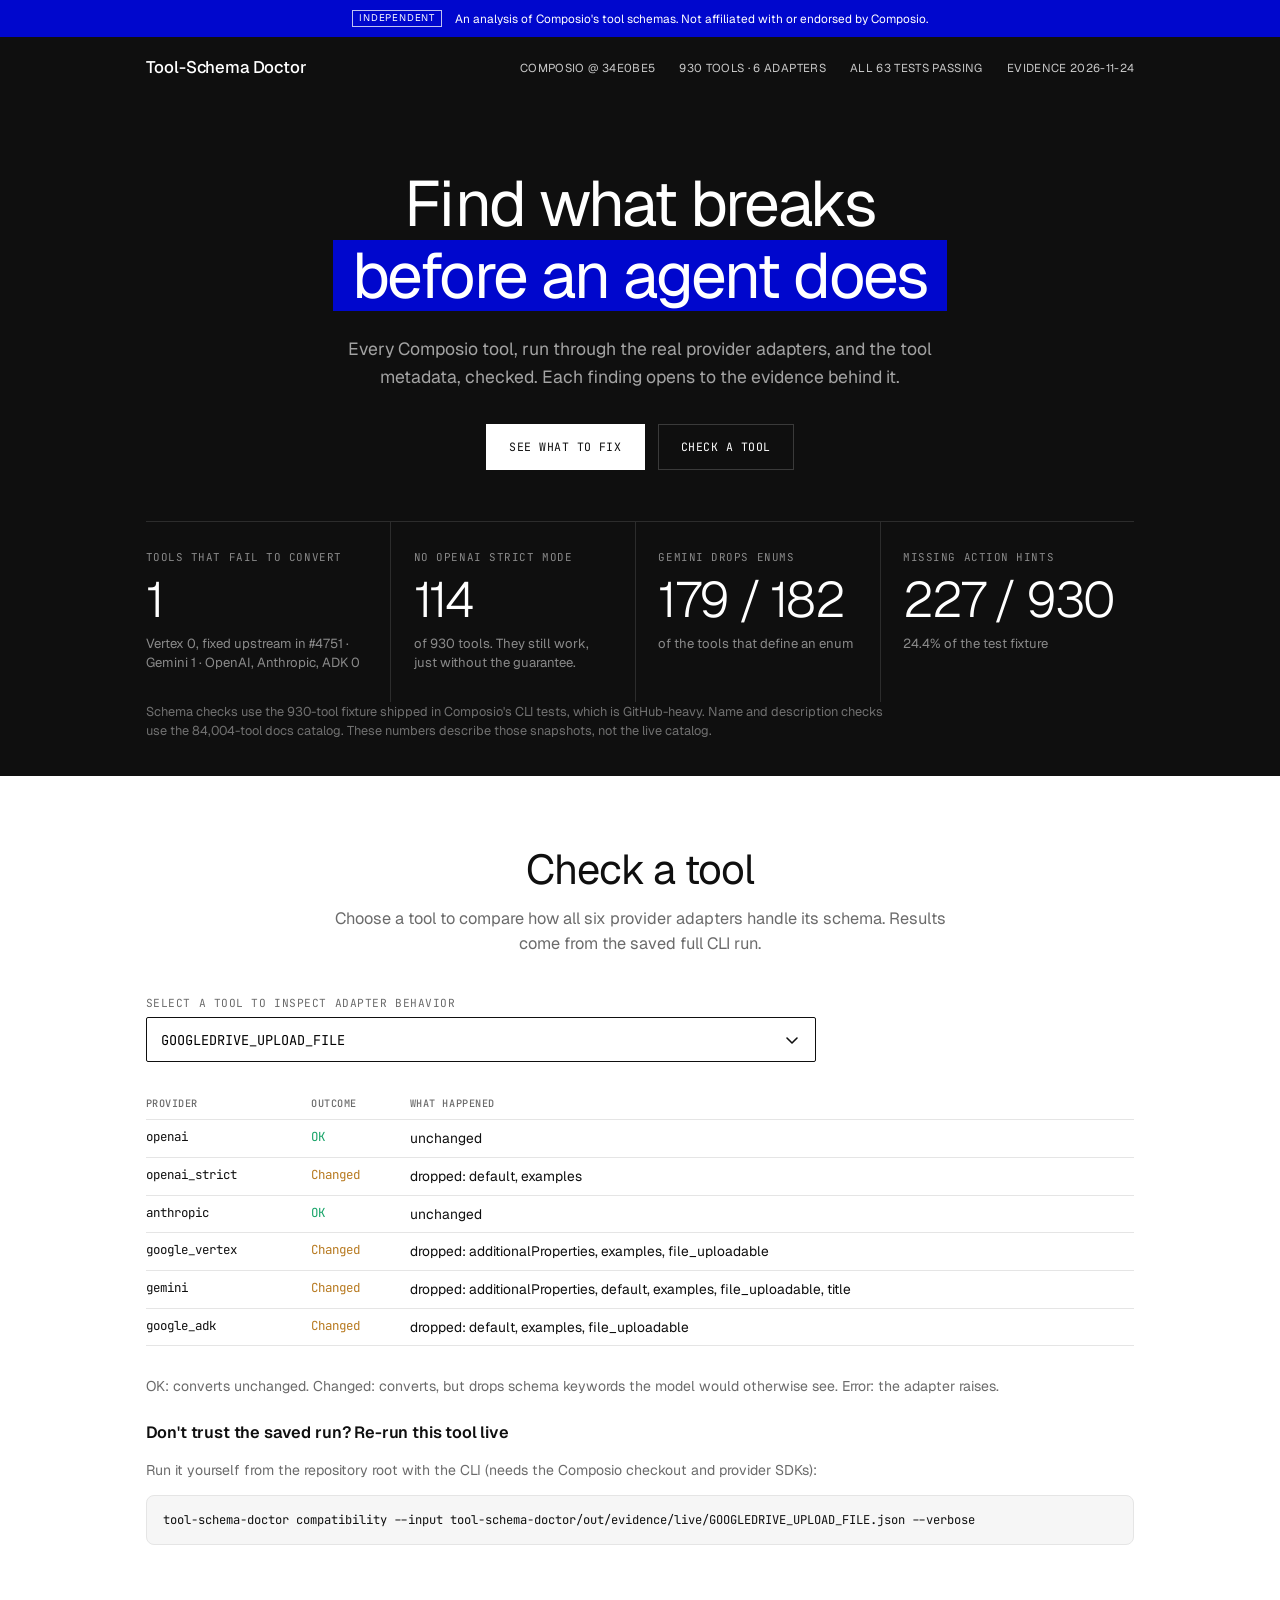
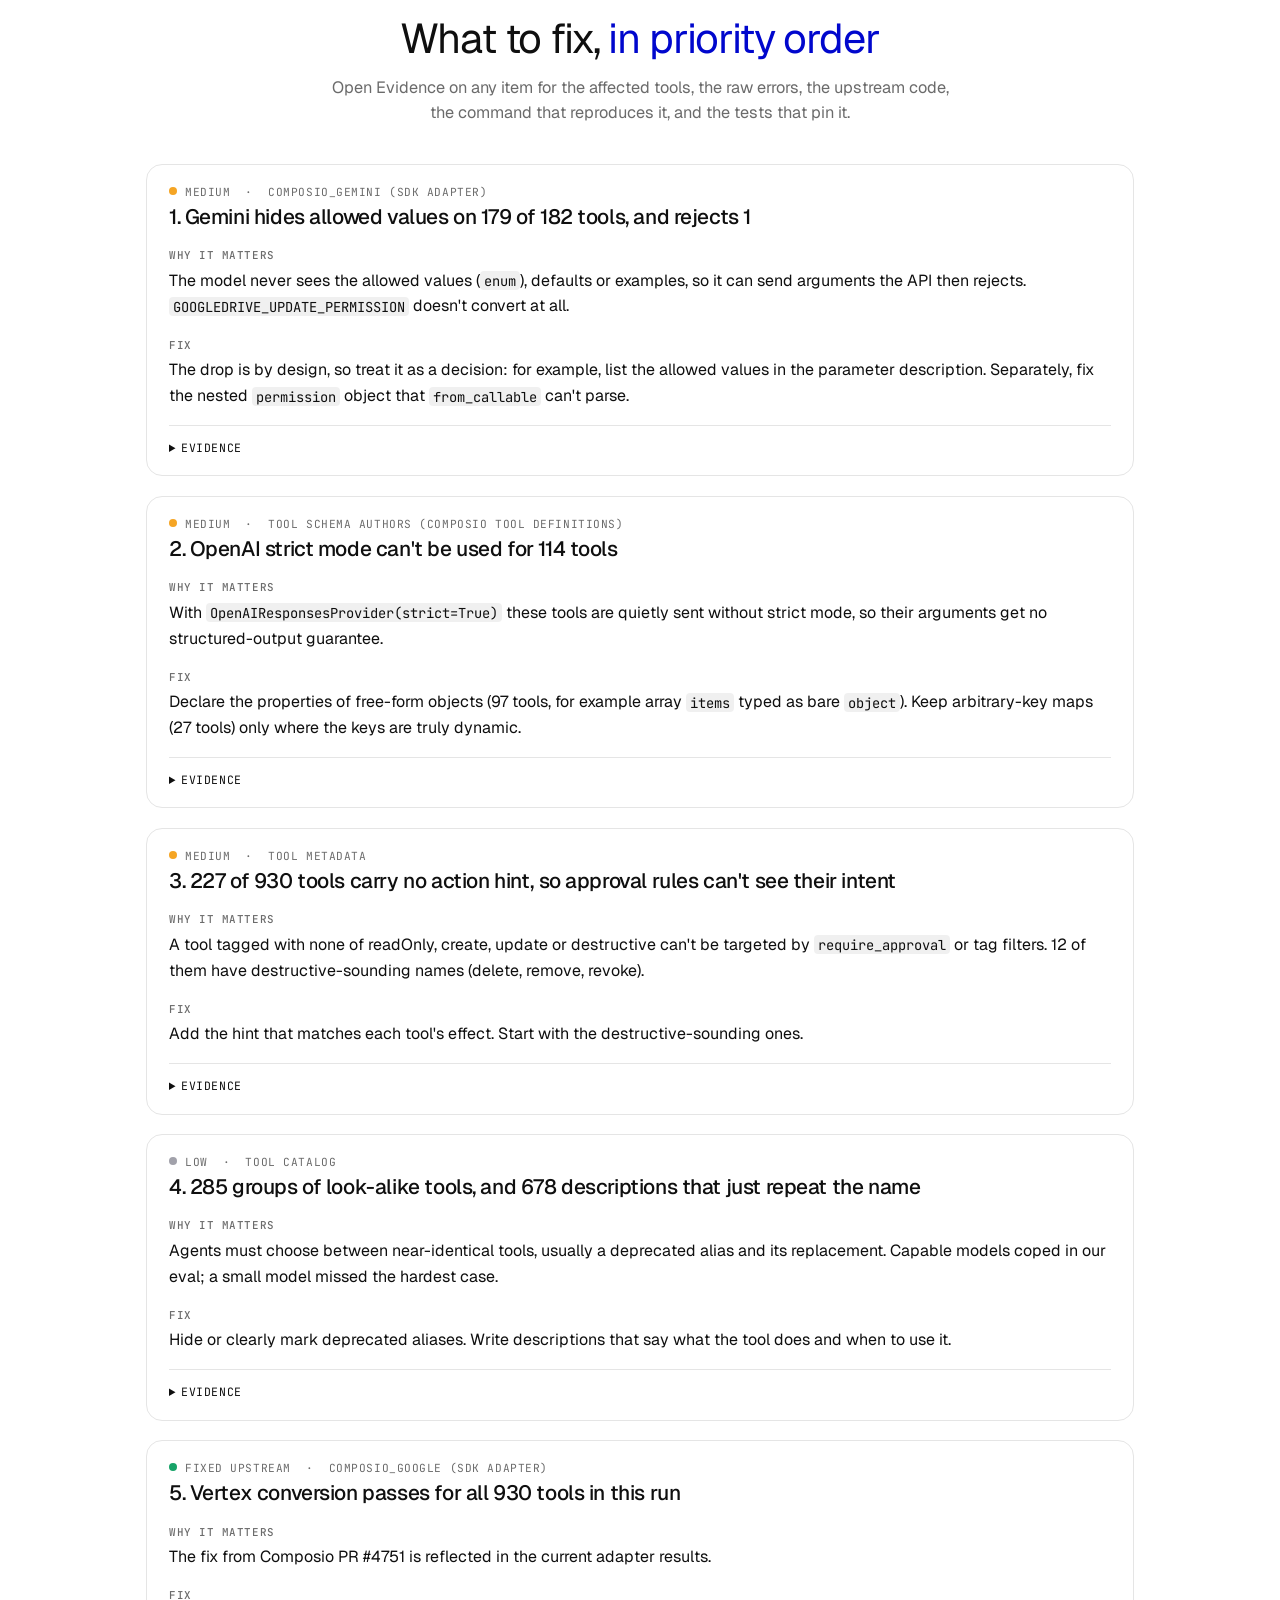
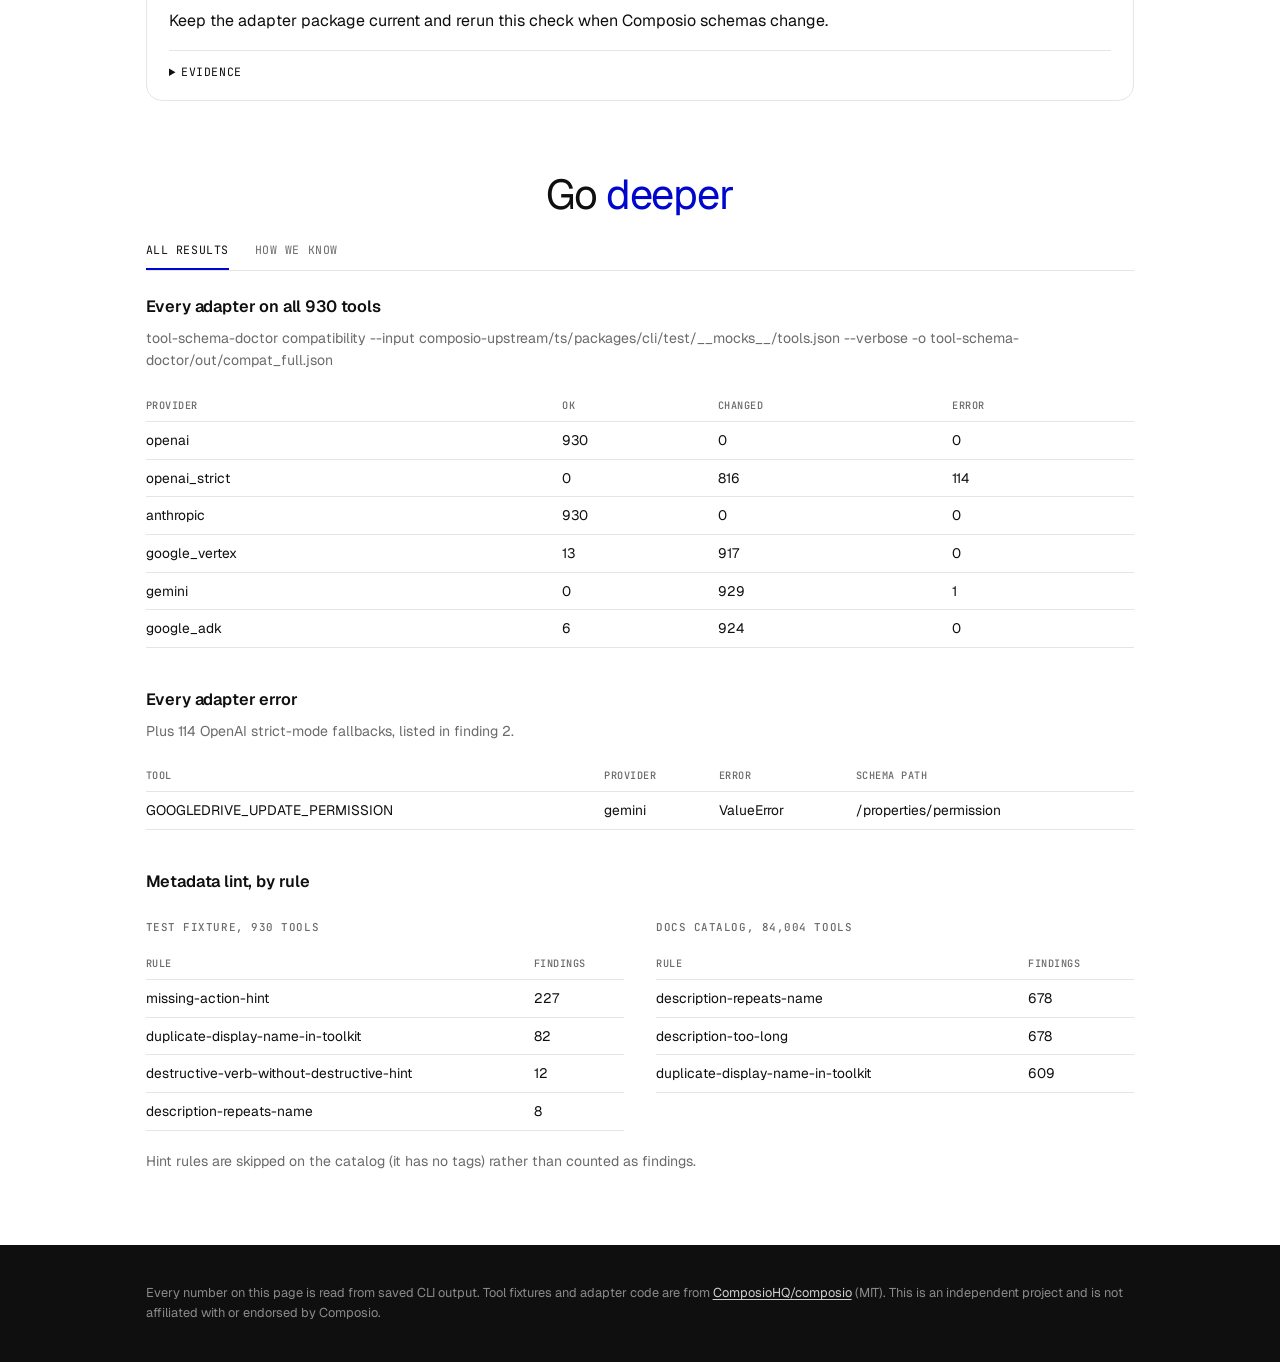
==== site/index.html @ 09768067 "Refresh Composio analysis at 34e0be5b9cc1026fc0eb50de92f8de6b72e2a3dc" ====
<!doctype html>
<html lang="en"><head>
<meta charset="utf-8"><meta name="viewport" content="width=device-width, initial-scale=1">
<title>Tool-Schema Doctor: what breaks before an agent does</title>
<meta name="description" content="Composio&#x27;s tool schemas, run through the real provider adapters: 1 tools fail to convert, 114 lose OpenAI strict mode, Gemini drops enums on 179 of 182, 227 of 930 lack action hints. An independent analysis with evidence for every claim.">
<meta property="og:title" content="Tool-Schema Doctor"><meta property="og:description" content="Composio&#x27;s tool schemas, run through the real provider adapters: 1 tools fail to convert, 114 lose OpenAI strict mode, Gemini drops enums on 179 of 182, 227 of 930 lack action hints. An independent analysis with evidence for every claim."><meta property="og:type" content="website">
<meta name="robots" content="index,follow">
<link rel="icon" href="data:image/svg+xml,%3Csvg xmlns='http://www.w3.org/2000/svg' viewBox='0 0 16 16'%3E%3Crect width='16' height='16' fill='%230007cd'/%3E%3C/svg%3E">
<style>/* Tool-Schema Doctor visual theme, shared by the Streamlit dashboard and the static site.
   Inspired by the look of composio.dev: near-black hero, one electric-blue accent, light
   sans headings, small uppercase monospace labels, square outlined buttons.
   No logos or other brand assets are used. */

@import url('https://fonts.googleapis.com/css2?family=Geist:wght@300;400;500;600&family=JetBrains+Mono:wght@400;500&display=swap');

:root {
  --ink: #0f0f0f; --panel: #1e1e1e; --line: #e5e5e5; --line-dark: #2c2c2c;
  --muted: #6b6b6b; --muted-dark: #8a8a8a; --blue: #0007cd; --soft: #f6f6f6;
  --sans: "Geist", ui-sans-serif, system-ui, -apple-system, "Segoe UI", Helvetica, Arial, sans-serif;
  --mono: "JetBrains Mono", ui-monospace, "SF Mono", SFMono-Regular, Menlo, Consolas, monospace;
}

.mono { font-family: var(--mono); }
.inner { max-width: 1040px; margin: 0 auto; padding: 0 1.6rem; }

/* announcement strip */
.strip { background: var(--blue); color: #fff; font-size: .74rem; padding: .6rem 0; }
.strip .inner { display: flex; gap: .8rem; align-items: center; justify-content: center; text-align: center; flex-wrap: wrap; }
.tag { border: 1px solid rgba(255,255,255,.75); padding: 0 .38rem; font-size: .6rem; letter-spacing: .08em; text-transform: uppercase; }

/* dark hero */
.dark { background: var(--ink); color: #fff; }
.nav { display: flex; justify-content: space-between; align-items: center; gap: 1rem; padding: 1.15rem 0; flex-wrap: wrap; }
.brand { font-size: 1.05rem; font-weight: 500; letter-spacing: -.01em; color: #fff; }
.navr { font-size: .72rem; text-transform: uppercase; letter-spacing: .03em; color: #c9c9c9; display: flex; gap: 1.5rem; flex-wrap: wrap; }
.navr a { color: inherit; text-decoration: none; }
.navr a:hover { color: #fff; }
.hero { text-align: center; padding: 4.4rem 0 3.2rem; }
.hero h1 { font-size: clamp(2.3rem, 6vw, 4rem); font-weight: 400; letter-spacing: -.03em; line-height: 1.1;
           margin: 0 auto 1.5rem; max-width: 860px; color: #fff; padding: 0; }
.hl { background: var(--blue); padding: 0 .3em; display: inline-block; line-height: 1.12; }
.hero p { color: #a3a3a3; font-size: 1.1rem; max-width: 640px; margin: 0 auto 2.1rem; line-height: 1.55; }
.btns { display: flex; gap: .8rem; justify-content: center; flex-wrap: wrap; }
.btn { font-family: var(--mono); font-size: .72rem; text-transform: uppercase; letter-spacing: .04em; padding: .85rem 1.4rem;
       border: 1px solid #fff; color: var(--ink); background: #fff; text-decoration: none; }
.btn:hover { background: #e9e9e9; }
.btn.ghost { background: transparent; color: #fff; border-color: #3a3a3a; }
.btn.ghost:hover { border-color: #fff; }

.stats { display: grid; grid-template-columns: repeat(4, 1fr); border-top: 1px solid var(--line-dark); }
.stat { padding: 1.7rem 1.3rem 1.9rem 0; }
.stat + .stat { padding-left: 1.4rem; border-left: 1px solid var(--line-dark); }
.stat-label { font-family: var(--mono); font-size: .68rem; text-transform: uppercase; letter-spacing: .05em; color: var(--muted-dark); }
.stat-num { font-size: clamp(1.9rem, 4.2vw, 3.1rem); font-weight: 300; letter-spacing: -.035em; line-height: 1.1; margin: .45rem 0 .4rem; color: #fff; white-space: nowrap; }
.stat-cap { font-size: .82rem; color: var(--muted-dark); line-height: 1.45; }
.scope { color: #707070; font-size: .8rem; max-width: 760px; padding: 0 0 2.2rem; line-height: 1.5; }
@media (max-width: 760px) {
  .stats { grid-template-columns: repeat(2, 1fr); }
  .stat:nth-child(3) { border-left: none; padding-left: 0; }
  .stat:nth-child(n+3) { border-top: 1px solid var(--line-dark); }
}

/* light body */
.sec { text-align: center; font-size: clamp(1.8rem, 3.6vw, 2.6rem); font-weight: 400; letter-spacing: -.028em; line-height: 1.12;
       margin: 4.4rem 0 .8rem; color: var(--ink); }
.sec .acc { color: var(--blue); }
.sub { text-align: center; color: var(--muted); max-width: 640px; margin: 0 auto 2.4rem; font-size: 1.02rem; line-height: 1.55; }
.h3 { font-size: 1.02rem; font-weight: 600; letter-spacing: -.01em; margin: 1.5rem 0 .45rem; }
.lbl { font-family: var(--mono); font-size: .68rem; font-weight: 500; letter-spacing: .05em; text-transform: uppercase; color: var(--muted); margin: 1.1rem 0 .25rem; }
.kicker { font-family: var(--mono); font-size: .7rem; letter-spacing: .05em; text-transform: uppercase; color: var(--muted); margin: 0 0 .2rem; }
.dot { display: inline-block; width: .5rem; height: .5rem; border-radius: 50%; margin-right: .5rem; vertical-align: .05rem; }
.d-high { background: #e5484d; } .d-med { background: #f5a524; } .d-low { background: #a1a1aa; } .d-fixed { background: #17a368; }
.note { border-left: 2px solid var(--blue); padding: .05rem 0 .05rem .95rem; margin: .3rem 0 1.1rem; font-size: .95rem; line-height: 1.55; }
.note a, .meta a { color: inherit; text-underline-offset: 2px; }

/* dark footer */
.footer { background: var(--ink); color: var(--muted-dark); font-size: .8rem; padding: 2.4rem 0; line-height: 1.6; }
.footer a { color: #cfcfcf; text-underline-offset: 2px; }

*{box-sizing:border-box} html{scroll-behavior:smooth} body{margin:0;background:#fff;color:var(--ink);font-family:var(--sans);-webkit-font-smoothing:antialiased;line-height:1.5}
.wrap{max-width:1040px;margin:0 auto;padding:0 1.6rem}
.card{border:1px solid var(--line);border-radius:16px;padding:1.2rem 1.4rem .9rem;margin:0 0 1.2rem;background:#fff}
.card h3{font-size:1.3rem;font-weight:500;letter-spacing:-.02em;line-height:1.25;margin:.15rem 0 .7rem}
.card p,.pane p,li{line-height:1.62;margin:.2rem 0 .6rem} .cap{color:var(--muted);font-size:.88rem}
details{border-top:1px solid var(--line);margin-top:1rem;padding-top:.8rem}
summary{font-family:var(--mono);font-size:.72rem;letter-spacing:.05em;text-transform:uppercase;cursor:pointer;padding-bottom:.3rem}
.scroll{overflow-x:auto} table{border-collapse:collapse;width:100%;font-size:.86rem;margin:.5rem 0 1rem}
th{font-family:var(--mono);font-size:.64rem;text-transform:uppercase;letter-spacing:.05em;color:var(--muted);text-align:left;font-weight:500}
th,td{padding:.5rem .8rem .5rem 0;border-bottom:1px solid var(--line);vertical-align:top;overflow-wrap:anywhere}
pre{background:var(--soft);border:1px solid var(--line);border-radius:8px;padding:.9rem 1rem;overflow:auto;font-family:var(--mono);font-size:.76rem;line-height:1.55;margin:.4rem 0 1rem;white-space:pre-wrap;overflow-wrap:anywhere}
code{font-family:var(--mono);font-size:.86em;background:rgba(0,0,0,.06);border-radius:4px;padding:.05em .3em;overflow-wrap:anywhere}
a{color:var(--blue);text-underline-offset:2px} .navr a,.btn,.footer a{color:inherit}
.btn{color:var(--ink)} .btn.ghost{color:#fff} .footer a{color:#cfcfcf}
.tabs{display:flex;gap:1.6rem;border-bottom:1px solid var(--line);margin:0 0 1.4rem}
.tab{font-family:var(--mono);font-size:.72rem;letter-spacing:.05em;text-transform:uppercase;background:none;border:none;border-bottom:2px solid transparent;padding:.7rem 0;cursor:pointer;color:var(--muted)}
.tab.on{color:var(--ink);border-bottom-color:var(--blue)} .pane{display:none} .pane.on{display:block}
#q{display:block;width:100%;max-width:670px;font-size:.85rem;padding:.8rem 2.8rem .8rem .9rem;border:1px solid var(--ink);border-radius:2px;background-color:#fff;background-image:url("data:image/svg+xml,%3Csvg xmlns='http://www.w3.org/2000/svg' width='16' height='16' viewBox='0 0 16 16'%3E%3Cpath d='m3 6 5 5 5-5' fill='none' stroke='%230f0f0f' stroke-width='1.6' stroke-linecap='round' stroke-linejoin='round'/%3E%3C/svg%3E");background-repeat:no-repeat;background-position:right .9rem center;background-size:1rem;margin:.35rem 0 1.1rem;cursor:pointer;appearance:none;-webkit-appearance:none}
#q:focus-visible{outline:2px solid var(--blue);outline-offset:2px}
.tool-picker-label{display:block;font-family:var(--mono);font-size:.7rem;letter-spacing:.05em;text-transform:uppercase;color:var(--muted);margin:.9rem 0 .2rem}
.two{display:grid;grid-template-columns:1fr 1fr;gap:2rem} @media(max-width:760px){.two{grid-template-columns:1fr}}
.ok{color:#17a368}.err{color:#e5484d}.chg{color:#b7791f} td.o{font-family:var(--mono);font-size:.78rem;white-space:nowrap}
.sec{scroll-margin-top:1rem}
</style>
</head><body>

<div class="strip"><div class="inner"><span class="tag">Independent</span><span>An analysis of Composio's tool schemas. Not affiliated with or endorsed by Composio.</span></div></div>
<div class="dark"><div class="inner">
<div class="nav"><div class="brand">Tool-Schema Doctor</div>
<div class="navr"><a href="https://github.com/ComposioHQ/composio/commit/34e0be5b9cc1026fc0eb50de92f8de6b72e2a3dc" target="_blank" rel="noopener">Composio @ 34e0be5</a><span>930 tools · 6 adapters</span><span>All 63 tests passing</span><span>Evidence 2026-11-24</span></div></div>
<div class="hero"><h1>Find what breaks <span class="hl">before an agent does</span></h1>
<p>Every Composio tool, run through the real provider adapters, and the tool metadata, checked. Each finding opens to the evidence behind it.</p>
<div class="btns"><a class="btn" href="#fixes">See what to fix</a><a class="btn ghost" href="#tool-check">Check a tool</a></div></div>
<div class="stats"><div class='stat' title='The adapter raised an error: the tool cannot be sent to that provider.'><div class='stat-label'>Tools that fail to convert</div><div class='stat-num'>1</div><div class='stat-cap'>Vertex 0, fixed upstream in #4751 · Gemini 1 · OpenAI, Anthropic, ADK 0</div></div><div class='stat' title='Sent without strict mode instead (the SDK logs a warning).'><div class='stat-label'>No OpenAI strict mode</div><div class='stat-num'>114</div><div class='stat-cap'>of 930 tools. They still work, just without the guarantee.</div></div><div class='stat' title='Tools whose enum is dropped from the Gemini declaration.'><div class='stat-label'>Gemini drops enums</div><div class='stat-num'>179 / 182</div><div class='stat-cap'>of the tools that define an enum</div></div><div class='stat' title='None of readOnly, create, update or destructive: approval rules cannot see intent.'><div class='stat-label'>Missing action hints</div><div class='stat-num'>227 / 930</div><div class='stat-cap'>24.4% of the test fixture</div></div></div>
<div class="scope">Schema checks use the 930-tool fixture shipped in Composio's CLI tests, which is GitHub-heavy. Name and description checks use the 84,004-tool docs catalog. These numbers describe those snapshots, not the live catalog.</div>
</div></div>


<section class="tool-check" id="tool-check"><div class="inner">
<div class="sec">Check a tool</div>
<p class="sub">Choose a tool to compare how all six provider adapters handle its schema. Results come from the saved full CLI run.</p>
<label class="tool-picker-label" for="q">Select a tool to inspect adapter behavior</label>
<select id="q" class="mono" aria-label="Select a tool to inspect adapter behavior">
<option value="GITHUB_ACCEPT_A_REPOSITORY_INVITATION">GITHUB_ACCEPT_A_REPOSITORY_INVITATION</option><option value="GITHUB_ACTIVITY_LIST_REPO_S_STARRED_BY_AUTHENTICATED_USER">GITHUB_ACTIVITY_LIST_REPO_S_STARRED_BY_AUTHENTICATED_USER</option><option value="GITHUB_ACTIVITY_LIST_STARGAZERS_FOR_REPO">GITHUB_ACTIVITY_LIST_STARGAZERS_FOR_REPO</option><option value="GITHUB_ACTIVITY_STAR_REPO_FOR_AUTHENTICATED_USER">GITHUB_ACTIVITY_STAR_REPO_FOR_AUTHENTICATED_USER</option><option value="GITHUB_ADD_AN_EMAIL_ADDRESS_FOR_THE_AUTHENTICATED_USER">GITHUB_ADD_AN_EMAIL_ADDRESS_FOR_THE_AUTHENTICATED_USER</option><option value="GITHUB_ADD_APP_ACCESS_RESTRICTIONS">GITHUB_ADD_APP_ACCESS_RESTRICTIONS</option><option value="GITHUB_ADD_ASSIGNEES_TO_AN_ISSUE">GITHUB_ADD_ASSIGNEES_TO_AN_ISSUE</option><option value="GITHUB_ADD_A_REPOSITORY_COLLABORATOR">GITHUB_ADD_A_REPOSITORY_COLLABORATOR</option><option value="GITHUB_ADD_A_REPOSITORY_TO_AN_APP_INSTALLATION">GITHUB_ADD_A_REPOSITORY_TO_AN_APP_INSTALLATION</option><option value="GITHUB_ADD_A_SELECTED_REPOSITORY_TO_A_USER_SECRET">GITHUB_ADD_A_SELECTED_REPOSITORY_TO_A_USER_SECRET</option><option value="GITHUB_ADD_LABELS_TO_AN_ISSUE">GITHUB_ADD_LABELS_TO_AN_ISSUE</option><option value="GITHUB_ADD_ORG_RUNNER_LABELS">GITHUB_ADD_ORG_RUNNER_LABELS</option><option value="GITHUB_ADD_OR_UPDATE_TEAM_MEMBERSHIP_FOR_A_USER">GITHUB_ADD_OR_UPDATE_TEAM_MEMBERSHIP_FOR_A_USER</option><option value="GITHUB_ADD_OR_UPDATE_TEAM_PROJECT_PERMISSIONS">GITHUB_ADD_OR_UPDATE_TEAM_PROJECT_PERMISSIONS</option><option value="GITHUB_ADD_OR_UPDATE_TEAM_REPOSITORY_PERMISSIONS">GITHUB_ADD_OR_UPDATE_TEAM_REPOSITORY_PERMISSIONS</option><option value="GITHUB_ADD_PROJECT_COLLABORATOR">GITHUB_ADD_PROJECT_COLLABORATOR</option><option value="GITHUB_ADD_REPO_TO_ORG_SECRET_WITH_SELECTED_ACCESS">GITHUB_ADD_REPO_TO_ORG_SECRET_WITH_SELECTED_ACCESS</option><option value="GITHUB_ADD_REPO_TO_ORG_SECRET_WITH_SELECTED_VISIBILITY">GITHUB_ADD_REPO_TO_ORG_SECRET_WITH_SELECTED_VISIBILITY</option><option value="GITHUB_ADD_RUNNER_LABELS">GITHUB_ADD_RUNNER_LABELS</option><option value="GITHUB_ADD_SELECTED_REPOSITORY_TO_AN_ORGANIZATION_SECRET">GITHUB_ADD_SELECTED_REPOSITORY_TO_AN_ORGANIZATION_SECRET</option><option value="GITHUB_ADD_SELECTED_REPOSITORY_TO_AN_ORGANIZATION_VARIABLE">GITHUB_ADD_SELECTED_REPOSITORY_TO_AN_ORGANIZATION_VARIABLE</option><option value="GITHUB_ADD_SOCIAL_ACCOUNTS_FOR_THE_AUTHENTICATED_USER">GITHUB_ADD_SOCIAL_ACCOUNTS_FOR_THE_AUTHENTICATED_USER</option><option value="GITHUB_ADD_STATUS_CHECK_CONTEXTS">GITHUB_ADD_STATUS_CHECK_CONTEXTS</option><option value="GITHUB_ADD_TEAM_ACCESS_RESTRICTIONS">GITHUB_ADD_TEAM_ACCESS_RESTRICTIONS</option><option value="GITHUB_ADD_USERS_TO_CODESPACES_ACCESS_FOR_AN_ORGANIZATION">GITHUB_ADD_USERS_TO_CODESPACES_ACCESS_FOR_AN_ORGANIZATION</option><option value="GITHUB_ADD_USER_ACCESS_RESTRICTIONS">GITHUB_ADD_USER_ACCESS_RESTRICTIONS</option><option value="GITHUB_APPROVE_A_WORKFLOW_RUN_FOR_A_FORK_PULL_REQUEST">GITHUB_APPROVE_A_WORKFLOW_RUN_FOR_A_FORK_PULL_REQUEST</option><option value="GITHUB_ASSIGN_AN_ORGANIZATION_ROLE_TO_A_TEAM">GITHUB_ASSIGN_AN_ORGANIZATION_ROLE_TO_A_TEAM</option><option value="GITHUB_ASSIGN_AN_ORGANIZATION_ROLE_TO_A_USER">GITHUB_ASSIGN_AN_ORGANIZATION_ROLE_TO_A_USER</option><option value="GITHUB_AUTH_USER_DOCKER_CONFLICT_PACKAGES_LIST">GITHUB_AUTH_USER_DOCKER_CONFLICT_PACKAGES_LIST</option><option value="GITHUB_BLOCK_A_USER">GITHUB_BLOCK_A_USER</option><option value="GITHUB_BLOCK_A_USER_FROM_AN_ORGANIZATION">GITHUB_BLOCK_A_USER_FROM_AN_ORGANIZATION</option><option value="GITHUB_CANCEL_A_GITHUB_PAGES_DEPLOYMENT">GITHUB_CANCEL_A_GITHUB_PAGES_DEPLOYMENT</option><option value="GITHUB_CANCEL_A_WORKFLOW_RUN">GITHUB_CANCEL_A_WORKFLOW_RUN</option><option value="GITHUB_CHECK_A_TOKEN">GITHUB_CHECK_A_TOKEN</option><option value="GITHUB_CHECK_IF_A_GIST_IS_STARRED">GITHUB_CHECK_IF_A_GIST_IS_STARRED</option><option value="GITHUB_CHECK_IF_A_PERSON_IS_FOLLOWED_BY_THE_AUTHENTICATED_USER">GITHUB_CHECK_IF_A_PERSON_IS_FOLLOWED_BY_THE_AUTHENTICATED_USER</option><option value="GITHUB_CHECK_IF_A_PULL_REQUEST_HAS_BEEN_MERGED">GITHUB_CHECK_IF_A_PULL_REQUEST_HAS_BEEN_MERGED</option><option value="GITHUB_CHECK_IF_A_REPOSITORY_IS_STARRED_BY_THE_AUTHENTICATED_USER">GITHUB_CHECK_IF_A_REPOSITORY_IS_STARRED_BY_THE_AUTHENTICATED_USER</option><option value="GITHUB_CHECK_IF_A_USER_CAN_BE_ASSIGNED">GITHUB_CHECK_IF_A_USER_CAN_BE_ASSIGNED</option><option value="GITHUB_CHECK_IF_A_USER_CAN_BE_ASSIGNED_TO_A_ISSUE">GITHUB_CHECK_IF_A_USER_CAN_BE_ASSIGNED_TO_A_ISSUE</option><option value="GITHUB_CHECK_IF_A_USER_FOLLOWS_ANOTHER_USER">GITHUB_CHECK_IF_A_USER_FOLLOWS_ANOTHER_USER</option><option value="GITHUB_CHECK_IF_A_USER_IS_A_REPOSITORY_COLLABORATOR">GITHUB_CHECK_IF_A_USER_IS_A_REPOSITORY_COLLABORATOR</option><option value="GITHUB_CHECK_IF_A_USER_IS_BLOCKED_BY_AN_ORGANIZATION">GITHUB_CHECK_IF_A_USER_IS_BLOCKED_BY_AN_ORGANIZATION</option><option value="GITHUB_CHECK_IF_A_USER_IS_BLOCKED_BY_THE_AUTHENTICATED_USER">GITHUB_CHECK_IF_A_USER_IS_BLOCKED_BY_THE_AUTHENTICATED_USER</option><option value="GITHUB_CHECK_PRIVATE_VULNERABILITY_REPORTING_STATUS">GITHUB_CHECK_PRIVATE_VULNERABILITY_REPORTING_STATUS</option><option value="GITHUB_CHECK_TEAM_PERMISSIONS_FOR_A_PROJECT">GITHUB_CHECK_TEAM_PERMISSIONS_FOR_A_PROJECT</option><option value="GITHUB_CHECK_TEAM_PERMISSIONS_FOR_A_REPOSITORY">GITHUB_CHECK_TEAM_PERMISSIONS_FOR_A_REPOSITORY</option><option value="GITHUB_CLEAR_REPOSITORY_CACHE_BY_KEY">GITHUB_CLEAR_REPOSITORY_CACHE_BY_KEY</option><option value="GITHUB_CLEAR_SELF_HOSTED_RUNNER_ORG_LABELS">GITHUB_CLEAR_SELF_HOSTED_RUNNER_ORG_LABELS</option><option value="GITHUB_COMPARE_TWO_COMMITS">GITHUB_COMPARE_TWO_COMMITS</option><option value="GITHUB_CONFIGURE_JITRUNNER_FOR_ORG">GITHUB_CONFIGURE_JITRUNNER_FOR_ORG</option><option value="GITHUB_CONFIGURE_OIDCSUBJECT_CLAIM_TEMPLATE">GITHUB_CONFIGURE_OIDCSUBJECT_CLAIM_TEMPLATE</option><option value="GITHUB_CONVERT_AN_ORGANIZATION_MEMBER_TO_OUTSIDE_COLLABORATOR">GITHUB_CONVERT_AN_ORGANIZATION_MEMBER_TO_OUTSIDE_COLLABORATOR</option><option value="GITHUB_CREATE_AN_AUTOLINK_REFERENCE_FOR_A_REPOSITORY">GITHUB_CREATE_AN_AUTOLINK_REFERENCE_FOR_A_REPOSITORY</option><option value="GITHUB_CREATE_AN_ENVIRONMENT_VARIABLE">GITHUB_CREATE_AN_ENVIRONMENT_VARIABLE</option><option value="GITHUB_CREATE_AN_ISSUE">GITHUB_CREATE_AN_ISSUE</option><option value="GITHUB_CREATE_AN_ISSUE_COMMENT">GITHUB_CREATE_AN_ISSUE_COMMENT</option><option value="GITHUB_CREATE_AN_ORGANIZATION_PROJECT">GITHUB_CREATE_AN_ORGANIZATION_PROJECT</option><option value="GITHUB_CREATE_AN_ORGANIZATION_REPOSITORY">GITHUB_CREATE_AN_ORGANIZATION_REPOSITORY</option><option value="GITHUB_CREATE_AN_ORGANIZATION_VARIABLE">GITHUB_CREATE_AN_ORGANIZATION_VARIABLE</option><option value="GITHUB_CREATE_AN_ORGANIZATION_WEBHOOK">GITHUB_CREATE_AN_ORGANIZATION_WEBHOOK</option><option value="GITHUB_CREATE_A_BLOB">GITHUB_CREATE_A_BLOB</option><option value="GITHUB_CREATE_A_CHECK_RUN">GITHUB_CREATE_A_CHECK_RUN</option><option value="GITHUB_CREATE_A_CHECK_SUITE">GITHUB_CREATE_A_CHECK_SUITE</option><option value="GITHUB_CREATE_A_CODESPACE_FOR_THE_AUTHENTICATED_USER">GITHUB_CREATE_A_CODESPACE_FOR_THE_AUTHENTICATED_USER</option><option value="GITHUB_CREATE_A_CODESPACE_FROM_A_PULL_REQUEST">GITHUB_CREATE_A_CODESPACE_FROM_A_PULL_REQUEST</option><option value="GITHUB_CREATE_A_CODESPACE_IN_A_REPOSITORY">GITHUB_CREATE_A_CODESPACE_IN_A_REPOSITORY</option><option value="GITHUB_CREATE_A_COMMIT">GITHUB_CREATE_A_COMMIT</option><option value="GITHUB_CREATE_A_COMMIT_COMMENT">GITHUB_CREATE_A_COMMIT_COMMENT</option><option value="GITHUB_CREATE_A_COMMIT_STATUS">GITHUB_CREATE_A_COMMIT_STATUS</option><option value="GITHUB_CREATE_A_CUSTOM_ORGANIZATION_ROLE">GITHUB_CREATE_A_CUSTOM_ORGANIZATION_ROLE</option><option value="GITHUB_CREATE_A_DEPLOYMENT">GITHUB_CREATE_A_DEPLOYMENT</option><option value="GITHUB_CREATE_A_DEPLOYMENT_BRANCH_POLICY">GITHUB_CREATE_A_DEPLOYMENT_BRANCH_POLICY</option><option value="GITHUB_CREATE_A_DEPLOYMENT_STATUS">GITHUB_CREATE_A_DEPLOYMENT_STATUS</option><option value="GITHUB_CREATE_A_DEPLOY_KEY">GITHUB_CREATE_A_DEPLOY_KEY</option><option value="GITHUB_CREATE_A_DISCUSSION">GITHUB_CREATE_A_DISCUSSION</option><option value="GITHUB_CREATE_A_DISCUSSION_COMMENT">GITHUB_CREATE_A_DISCUSSION_COMMENT</option><option value="GITHUB_CREATE_A_FORK">GITHUB_CREATE_A_FORK</option><option value="GITHUB_CREATE_A_GIST">GITHUB_CREATE_A_GIST</option><option value="GITHUB_CREATE_A_GIST_COMMENT">GITHUB_CREATE_A_GIST_COMMENT</option><option value="GITHUB_CREATE_A_GITHUB_APP_FROM_A_MANIFEST">GITHUB_CREATE_A_GITHUB_APP_FROM_A_MANIFEST</option><option value="GITHUB_CREATE_A_GITHUB_PAGES_DEPLOYMENT">GITHUB_CREATE_A_GITHUB_PAGES_DEPLOYMENT</option><option value="GITHUB_CREATE_A_GITHUB_PAGES_SITE">GITHUB_CREATE_A_GITHUB_PAGES_SITE</option><option value="GITHUB_CREATE_A_LABEL">GITHUB_CREATE_A_LABEL</option><option value="GITHUB_CREATE_A_MILESTONE">GITHUB_CREATE_A_MILESTONE</option><option value="GITHUB_CREATE_A_PROJECT_CARD">GITHUB_CREATE_A_PROJECT_CARD</option><option value="GITHUB_CREATE_A_PROJECT_COLUMN">GITHUB_CREATE_A_PROJECT_COLUMN</option><option value="GITHUB_CREATE_A_PULL_REQUEST">GITHUB_CREATE_A_PULL_REQUEST</option><option value="GITHUB_CREATE_A_REFERENCE">GITHUB_CREATE_A_REFERENCE</option><option value="GITHUB_CREATE_A_REGISTRATION_TOKEN_FOR_AN_ORGANIZATION">GITHUB_CREATE_A_REGISTRATION_TOKEN_FOR_AN_ORGANIZATION</option><option value="GITHUB_CREATE_A_REGISTRATION_TOKEN_FOR_A_REPOSITORY">GITHUB_CREATE_A_REGISTRATION_TOKEN_FOR_A_REPOSITORY</option><option value="GITHUB_CREATE_A_RELEASE">GITHUB_CREATE_A_RELEASE</option><option value="GITHUB_CREATE_A_REMOVE_TOKEN_FOR_AN_ORGANIZATION">GITHUB_CREATE_A_REMOVE_TOKEN_FOR_AN_ORGANIZATION</option><option value="GITHUB_CREATE_A_REMOVE_TOKEN_FOR_A_REPOSITORY">GITHUB_CREATE_A_REMOVE_TOKEN_FOR_A_REPOSITORY</option><option value="GITHUB_CREATE_A_REPLY_FOR_A_REVIEW_COMMENT">GITHUB_CREATE_A_REPLY_FOR_A_REVIEW_COMMENT</option><option value="GITHUB_CREATE_A_REPOSITORY_DISPATCH_EVENT">GITHUB_CREATE_A_REPOSITORY_DISPATCH_EVENT</option><option value="GITHUB_CREATE_A_REPOSITORY_FOR_THE_AUTHENTICATED_USER">GITHUB_CREATE_A_REPOSITORY_FOR_THE_AUTHENTICATED_USER</option><option value="GITHUB_CREATE_A_REPOSITORY_FROM_AN_UNPUBLISHED_CODESPACE">GITHUB_CREATE_A_REPOSITORY_FROM_AN_UNPUBLISHED_CODESPACE</option><option value="GITHUB_CREATE_A_REPOSITORY_PROJECT">GITHUB_CREATE_A_REPOSITORY_PROJECT</option><option value="GITHUB_CREATE_A_REPOSITORY_RULESET">GITHUB_CREATE_A_REPOSITORY_RULESET</option><option value="GITHUB_CREATE_A_REPOSITORY_USING_A_TEMPLATE">GITHUB_CREATE_A_REPOSITORY_USING_A_TEMPLATE</option><option value="GITHUB_CREATE_A_REPOSITORY_VARIABLE">GITHUB_CREATE_A_REPOSITORY_VARIABLE</option><option value="GITHUB_CREATE_A_REPOSITORY_WEBHOOK">GITHUB_CREATE_A_REPOSITORY_WEBHOOK</option><option value="GITHUB_CREATE_A_REVIEW_COMMENT_FOR_A_PULL_REQUEST">GITHUB_CREATE_A_REVIEW_COMMENT_FOR_A_PULL_REQUEST</option><option value="GITHUB_CREATE_A_REVIEW_FOR_A_PULL_REQUEST">GITHUB_CREATE_A_REVIEW_FOR_A_PULL_REQUEST</option><option value="GITHUB_CREATE_A_SCOPED_ACCESS_TOKEN">GITHUB_CREATE_A_SCOPED_ACCESS_TOKEN</option><option value="GITHUB_CREATE_A_SNAPSHOT_OF_DEPENDENCIES_FOR_A_REPOSITORY">GITHUB_CREATE_A_SNAPSHOT_OF_DEPENDENCIES_FOR_A_REPOSITORY</option><option value="GITHUB_CREATE_A_TAG_OBJECT">GITHUB_CREATE_A_TAG_OBJECT</option><option value="GITHUB_CREATE_A_TAG_PROTECTION_STATE_FOR_A_REPOSITORY">GITHUB_CREATE_A_TAG_PROTECTION_STATE_FOR_A_REPOSITORY</option><option value="GITHUB_CREATE_A_TEAM">GITHUB_CREATE_A_TEAM</option><option value="GITHUB_CREATE_A_TEMPORARY_PRIVATE_FORK">GITHUB_CREATE_A_TEMPORARY_PRIVATE_FORK</option><option value="GITHUB_CREATE_A_TREE">GITHUB_CREATE_A_TREE</option><option value="GITHUB_CREATE_A_USER_PROJECT">GITHUB_CREATE_A_USER_PROJECT</option><option value="GITHUB_CREATE_A_WORKFLOW_DISPATCH_EVENT">GITHUB_CREATE_A_WORKFLOW_DISPATCH_EVENT</option><option value="GITHUB_CREATE_COMMIT_SIGNATURE_PROTECTION">GITHUB_CREATE_COMMIT_SIGNATURE_PROTECTION</option><option value="GITHUB_CREATE_DEPLOYMENT_PROTECTION_RULE">GITHUB_CREATE_DEPLOYMENT_PROTECTION_RULE</option><option value="GITHUB_CREATE_JIT_RUNNER_CONFIG">GITHUB_CREATE_JIT_RUNNER_CONFIG</option><option value="GITHUB_CREATE_OR_UPDATE_AN_ENVIRONMENT">GITHUB_CREATE_OR_UPDATE_AN_ENVIRONMENT</option><option value="GITHUB_CREATE_OR_UPDATE_AN_ENVIRONMENT_SECRET">GITHUB_CREATE_OR_UPDATE_AN_ENVIRONMENT_SECRET</option><option value="GITHUB_CREATE_OR_UPDATE_AN_ORGANIZATION_SECRET">GITHUB_CREATE_OR_UPDATE_AN_ORGANIZATION_SECRET</option><option value="GITHUB_CREATE_OR_UPDATE_A_CUSTOM_PROPERTY_FOR_AN_ORGANIZATION">GITHUB_CREATE_OR_UPDATE_A_CUSTOM_PROPERTY_FOR_AN_ORGANIZATION</option><option value="GITHUB_CREATE_OR_UPDATE_A_REPOSITORY_SECRET">GITHUB_CREATE_OR_UPDATE_A_REPOSITORY_SECRET</option><option value="GITHUB_CREATE_OR_UPDATE_A_SECRET_FOR_THE_AUTHENTICATED_USER">GITHUB_CREATE_OR_UPDATE_A_SECRET_FOR_THE_AUTHENTICATED_USER</option><option value="GITHUB_CREATE_OR_UPDATE_CUSTOM_PROPERTIES_FOR_AN_ORGANIZATION">GITHUB_CREATE_OR_UPDATE_CUSTOM_PROPERTIES_FOR_AN_ORGANIZATION</option><option value="GITHUB_CREATE_OR_UPDATE_CUSTOM_PROPERTY_VALUES_FOR_A_REPOSITORY">GITHUB_CREATE_OR_UPDATE_CUSTOM_PROPERTY_VALUES_FOR_A_REPOSITORY</option><option value="GITHUB_CREATE_OR_UPDATE_FILE_CONTENTS">GITHUB_CREATE_OR_UPDATE_FILE_CONTENTS</option><option value="GITHUB_CREATE_OR_UPDATE_REPO_SECRET_WITH_ENCRYPTED_VALUE">GITHUB_CREATE_OR_UPDATE_REPO_SECRET_WITH_ENCRYPTED_VALUE</option><option value="GITHUB_CREATE_REACTION_FOR_AN_ISSUE">GITHUB_CREATE_REACTION_FOR_AN_ISSUE</option><option value="GITHUB_CREATE_REACTION_FOR_AN_ISSUE_COMMENT">GITHUB_CREATE_REACTION_FOR_AN_ISSUE_COMMENT</option><option value="GITHUB_CREATE_REACTION_FOR_A_COMMIT_COMMENT">GITHUB_CREATE_REACTION_FOR_A_COMMIT_COMMENT</option><option value="GITHUB_CREATE_REACTION_FOR_A_PULL_REQUEST_REVIEW_COMMENT">GITHUB_CREATE_REACTION_FOR_A_PULL_REQUEST_REVIEW_COMMENT</option><option value="GITHUB_CREATE_REACTION_FOR_A_RELEASE">GITHUB_CREATE_REACTION_FOR_A_RELEASE</option><option value="GITHUB_CREATE_REACTION_FOR_A_TEAM_DISCUSSION">GITHUB_CREATE_REACTION_FOR_A_TEAM_DISCUSSION</option><option value="GITHUB_CREATE_REACTION_FOR_A_TEAM_DISCUSSION_COMMENT">GITHUB_CREATE_REACTION_FOR_A_TEAM_DISCUSSION_COMMENT</option><option value="GITHUB_CREATE_UPDATE_ORG_SECRET_WITH_LIB_SODIUM">GITHUB_CREATE_UPDATE_ORG_SECRET_WITH_LIB_SODIUM</option><option value="GITHUB_CUSTOMIZE_OIDC_SUBJECT_CLAIM_TEMPLATE">GITHUB_CUSTOMIZE_OIDC_SUBJECT_CLAIM_TEMPLATE</option><option value="GITHUB_CUSTOM_OIDCSUBJECT_CLAIM_TEMPLATE">GITHUB_CUSTOM_OIDCSUBJECT_CLAIM_TEMPLATE</option><option value="GITHUB_CUSTOM_OIDCSUBJECT_CLAIM_TEMPLATE_SETTER">GITHUB_CUSTOM_OIDCSUBJECT_CLAIM_TEMPLATE_SETTER</option><option value="GITHUB_DECLINE_A_REPOSITORY_INVITATION">GITHUB_DECLINE_A_REPOSITORY_INVITATION</option><option value="GITHUB_DELETE_ACCESS_RESTRICTIONS">GITHUB_DELETE_ACCESS_RESTRICTIONS</option><option value="GITHUB_DELETE_ADMIN_BRANCH_PROTECTION">GITHUB_DELETE_ADMIN_BRANCH_PROTECTION</option><option value="GITHUB_DELETE_AN_APP_AUTHORIZATION">GITHUB_DELETE_AN_APP_AUTHORIZATION</option><option value="GITHUB_DELETE_AN_APP_TOKEN">GITHUB_DELETE_AN_APP_TOKEN</option><option value="GITHUB_DELETE_AN_ARTIFACT">GITHUB_DELETE_AN_ARTIFACT</option><option value="GITHUB_DELETE_AN_AUTOLINK_REFERENCE_FROM_A_REPOSITORY">GITHUB_DELETE_AN_AUTOLINK_REFERENCE_FROM_A_REPOSITORY</option><option value="GITHUB_DELETE_AN_EMAIL_ADDRESS_FOR_THE_AUTHENTICATED_USER">GITHUB_DELETE_AN_EMAIL_ADDRESS_FOR_THE_AUTHENTICATED_USER</option><option value="GITHUB_DELETE_AN_ENVIRONMENT">GITHUB_DELETE_AN_ENVIRONMENT</option><option value="GITHUB_DELETE_AN_ENVIRONMENT_SECRET">GITHUB_DELETE_AN_ENVIRONMENT_SECRET</option><option value="GITHUB_DELETE_AN_ENVIRONMENT_VARIABLE">GITHUB_DELETE_AN_ENVIRONMENT_VARIABLE</option><option value="GITHUB_DELETE_AN_ISSUE_COMMENT">GITHUB_DELETE_AN_ISSUE_COMMENT</option><option value="GITHUB_DELETE_AN_ISSUE_COMMENT_REACTION">GITHUB_DELETE_AN_ISSUE_COMMENT_REACTION</option><option value="GITHUB_DELETE_AN_ISSUE_REACTION">GITHUB_DELETE_AN_ISSUE_REACTION</option><option value="GITHUB_DELETE_AN_ORGANIZATION">GITHUB_DELETE_AN_ORGANIZATION</option><option value="GITHUB_DELETE_AN_ORGANIZATION_SECRET">GITHUB_DELETE_AN_ORGANIZATION_SECRET</option><option value="GITHUB_DELETE_AN_ORGANIZATION_VARIABLE">GITHUB_DELETE_AN_ORGANIZATION_VARIABLE</option><option value="GITHUB_DELETE_AN_ORGANIZATION_WEBHOOK">GITHUB_DELETE_AN_ORGANIZATION_WEBHOOK</option><option value="GITHUB_DELETE_A_CODESPACE_FOR_THE_AUTHENTICATED_USER">GITHUB_DELETE_A_CODESPACE_FOR_THE_AUTHENTICATED_USER</option><option value="GITHUB_DELETE_A_CODESPACE_FROM_THE_ORGANIZATION">GITHUB_DELETE_A_CODESPACE_FROM_THE_ORGANIZATION</option><option value="GITHUB_DELETE_A_CODE_SCANNING_ANALYSIS_FROM_A_REPOSITORY">GITHUB_DELETE_A_CODE_SCANNING_ANALYSIS_FROM_A_REPOSITORY</option><option value="GITHUB_DELETE_A_COMMIT_COMMENT">GITHUB_DELETE_A_COMMIT_COMMENT</option><option value="GITHUB_DELETE_A_COMMIT_COMMENT_REACTION">GITHUB_DELETE_A_COMMIT_COMMENT_REACTION</option><option value="GITHUB_DELETE_A_CUSTOM_ORGANIZATION_ROLE">GITHUB_DELETE_A_CUSTOM_ORGANIZATION_ROLE</option><option value="GITHUB_DELETE_A_DEPLOYMENT">GITHUB_DELETE_A_DEPLOYMENT</option><option value="GITHUB_DELETE_A_DEPLOYMENT_BRANCH_POLICY">GITHUB_DELETE_A_DEPLOYMENT_BRANCH_POLICY</option><option value="GITHUB_DELETE_A_DEPLOY_KEY">GITHUB_DELETE_A_DEPLOY_KEY</option><option value="GITHUB_DELETE_A_DISCUSSION">GITHUB_DELETE_A_DISCUSSION</option><option value="GITHUB_DELETE_A_DISCUSSION_COMMENT">GITHUB_DELETE_A_DISCUSSION_COMMENT</option><option value="GITHUB_DELETE_A_FILE">GITHUB_DELETE_A_FILE</option><option value="GITHUB_DELETE_A_GIST">GITHUB_DELETE_A_GIST</option><option value="GITHUB_DELETE_A_GIST_COMMENT">GITHUB_DELETE_A_GIST_COMMENT</option><option value="GITHUB_DELETE_A_GITHUB_PAGES_SITE">GITHUB_DELETE_A_GITHUB_PAGES_SITE</option><option value="GITHUB_DELETE_A_LABEL">GITHUB_DELETE_A_LABEL</option><option value="GITHUB_DELETE_A_MILESTONE">GITHUB_DELETE_A_MILESTONE</option><option value="GITHUB_DELETE_A_PACKAGE_FOR_AN_ORGANIZATION">GITHUB_DELETE_A_PACKAGE_FOR_AN_ORGANIZATION</option><option value="GITHUB_DELETE_A_PACKAGE_FOR_A_USER">GITHUB_DELETE_A_PACKAGE_FOR_A_USER</option><option value="GITHUB_DELETE_A_PACKAGE_FOR_THE_AUTHENTICATED_USER">GITHUB_DELETE_A_PACKAGE_FOR_THE_AUTHENTICATED_USER</option><option value="GITHUB_DELETE_A_PACKAGE_VERSION_FOR_THE_AUTHENTICATED_USER">GITHUB_DELETE_A_PACKAGE_VERSION_FOR_THE_AUTHENTICATED_USER</option><option value="GITHUB_DELETE_A_PENDING_REVIEW_FOR_A_PULL_REQUEST">GITHUB_DELETE_A_PENDING_REVIEW_FOR_A_PULL_REQUEST</option><option value="GITHUB_DELETE_A_PROJECT">GITHUB_DELETE_A_PROJECT</option><option value="GITHUB_DELETE_A_PROJECT_CARD">GITHUB_DELETE_A_PROJECT_CARD</option><option value="GITHUB_DELETE_A_PROJECT_COLUMN">GITHUB_DELETE_A_PROJECT_COLUMN</option><option value="GITHUB_DELETE_A_PULL_REQUEST_COMMENT_REACTION">GITHUB_DELETE_A_PULL_REQUEST_COMMENT_REACTION</option><option value="GITHUB_DELETE_A_REFERENCE">GITHUB_DELETE_A_REFERENCE</option><option value="GITHUB_DELETE_A_RELEASE">GITHUB_DELETE_A_RELEASE</option><option value="GITHUB_DELETE_A_RELEASE_ASSET">GITHUB_DELETE_A_RELEASE_ASSET</option><option value="GITHUB_DELETE_A_RELEASE_REACTION">GITHUB_DELETE_A_RELEASE_REACTION</option><option value="GITHUB_DELETE_A_REPOSITORY">GITHUB_DELETE_A_REPOSITORY</option><option value="GITHUB_DELETE_A_REPOSITORY_INVITATION">GITHUB_DELETE_A_REPOSITORY_INVITATION</option><option value="GITHUB_DELETE_A_REPOSITORY_RULESET">GITHUB_DELETE_A_REPOSITORY_RULESET</option><option value="GITHUB_DELETE_A_REPOSITORY_SECRET">GITHUB_DELETE_A_REPOSITORY_SECRET</option><option value="GITHUB_DELETE_A_REPOSITORY_SUBSCRIPTION">GITHUB_DELETE_A_REPOSITORY_SUBSCRIPTION</option><option value="GITHUB_DELETE_A_REPOSITORY_VARIABLE">GITHUB_DELETE_A_REPOSITORY_VARIABLE</option><option value="GITHUB_DELETE_A_REPOSITORY_WEBHOOK">GITHUB_DELETE_A_REPOSITORY_WEBHOOK</option><option value="GITHUB_DELETE_A_REVIEW_COMMENT_FOR_A_PULL_REQUEST">GITHUB_DELETE_A_REVIEW_COMMENT_FOR_A_PULL_REQUEST</option><option value="GITHUB_DELETE_A_SECRET_FOR_THE_AUTHENTICATED_USER">GITHUB_DELETE_A_SECRET_FOR_THE_AUTHENTICATED_USER</option><option value="GITHUB_DELETE_A_SELF_HOSTED_RUNNER_FROM_AN_ORGANIZATION">GITHUB_DELETE_A_SELF_HOSTED_RUNNER_FROM_AN_ORGANIZATION</option><option value="GITHUB_DELETE_A_SELF_HOSTED_RUNNER_FROM_A_REPOSITORY">GITHUB_DELETE_A_SELF_HOSTED_RUNNER_FROM_A_REPOSITORY</option><option value="GITHUB_DELETE_A_TAG_PROTECTION_STATE_FOR_A_REPOSITORY">GITHUB_DELETE_A_TAG_PROTECTION_STATE_FOR_A_REPOSITORY</option><option value="GITHUB_DELETE_A_TEAM">GITHUB_DELETE_A_TEAM</option><option value="GITHUB_DELETE_A_THREAD_SUBSCRIPTION">GITHUB_DELETE_A_THREAD_SUBSCRIPTION</option><option value="GITHUB_DELETE_A_WORKFLOW_RUN">GITHUB_DELETE_A_WORKFLOW_RUN</option><option value="GITHUB_DELETE_BRANCH_PROTECTION">GITHUB_DELETE_BRANCH_PROTECTION</option><option value="GITHUB_DELETE_COMMIT_SIGNATURE_PROTECTION">GITHUB_DELETE_COMMIT_SIGNATURE_PROTECTION</option><option value="GITHUB_DELETE_DEPENDEBOT_SECRET_BY_NAME">GITHUB_DELETE_DEPENDEBOT_SECRET_BY_NAME</option><option value="GITHUB_DELETE_GITHUB_ACTIONS_CACHE_BY_ID">GITHUB_DELETE_GITHUB_ACTIONS_CACHE_BY_ID</option><option value="GITHUB_DELETE_PACKAGE_VERSION_FOR_AN_ORGANIZATION">GITHUB_DELETE_PACKAGE_VERSION_FOR_AN_ORGANIZATION</option><option value="GITHUB_DELETE_PACKAGE_VERSION_FOR_A_USER">GITHUB_DELETE_PACKAGE_VERSION_FOR_A_USER</option><option value="GITHUB_DELETE_PULL_REQUEST_REVIEW_PROTECTION">GITHUB_DELETE_PULL_REQUEST_REVIEW_PROTECTION</option><option value="GITHUB_DELETE_REPO_CODESPACE_SECRET_BY_NAME">GITHUB_DELETE_REPO_CODESPACE_SECRET_BY_NAME</option><option value="GITHUB_DELETE_SOCIAL_ACCOUNTS_FOR_THE_AUTHENTICATED_USER">GITHUB_DELETE_SOCIAL_ACCOUNTS_FOR_THE_AUTHENTICATED_USER</option><option value="GITHUB_DELETE_TEAM_DISCUSSION_COMMENT_REACTION">GITHUB_DELETE_TEAM_DISCUSSION_COMMENT_REACTION</option><option value="GITHUB_DELETE_TEAM_DISCUSSION_REACTION">GITHUB_DELETE_TEAM_DISCUSSION_REACTION</option><option value="GITHUB_DELETE_WORKFLOW_RUN_LOGS">GITHUB_DELETE_WORKFLOW_RUN_LOGS</option><option value="GITHUB_DISABLE_A_CUSTOM_PROTECTION_RULE_FOR_AN_ENVIRONMENT">GITHUB_DISABLE_A_CUSTOM_PROTECTION_RULE_FOR_AN_ENVIRONMENT</option><option value="GITHUB_DISABLE_A_WORKFLOW">GITHUB_DISABLE_A_WORKFLOW</option><option value="GITHUB_DISABLE_PRIVATE_VULNERABILITY_REPORTING_FOR_A_REPOSITORY">GITHUB_DISABLE_PRIVATE_VULNERABILITY_REPORTING_FOR_A_REPOSITORY</option><option value="GITHUB_DISABLE_REPOSITORY_ACTIONS_IN_ORG">GITHUB_DISABLE_REPOSITORY_ACTIONS_IN_ORG</option><option value="GITHUB_DISMISS_A_REVIEW_FOR_A_PULL_REQUEST">GITHUB_DISMISS_A_REVIEW_FOR_A_PULL_REQUEST</option><option value="GITHUB_DOWNLOAD_AN_ARTIFACT">GITHUB_DOWNLOAD_AN_ARTIFACT</option><option value="GITHUB_DOWNLOAD_A_REPOSITORY_ARCHIVE_TAR">GITHUB_DOWNLOAD_A_REPOSITORY_ARCHIVE_TAR</option><option value="GITHUB_DOWNLOAD_A_REPOSITORY_ARCHIVE_ZIP">GITHUB_DOWNLOAD_A_REPOSITORY_ARCHIVE_ZIP</option><option value="GITHUB_DOWNLOAD_JOB_LOGS_FOR_A_WORKFLOW_RUN">GITHUB_DOWNLOAD_JOB_LOGS_FOR_A_WORKFLOW_RUN</option><option value="GITHUB_DOWNLOAD_WORKFLOW_RUN_ATTEMPT_LOGS">GITHUB_DOWNLOAD_WORKFLOW_RUN_ATTEMPT_LOGS</option><option value="GITHUB_DOWNLOAD_WORKFLOW_RUN_LOGS">GITHUB_DOWNLOAD_WORKFLOW_RUN_LOGS</option><option value="GITHUB_EMO_J_IS_GET">GITHUB_EMO_J_IS_GET</option><option value="GITHUB_ENABLE_A_WORKFLOW">GITHUB_ENABLE_A_WORKFLOW</option><option value="GITHUB_ENABLE_GITHUB_ACTIONS_IN_SELECTED_REPOSITORIES">GITHUB_ENABLE_GITHUB_ACTIONS_IN_SELECTED_REPOSITORIES</option><option value="GITHUB_ENABLE_PRIVATE_VULNERABILITY_REPORTING_FOR_A_REPOSITORY">GITHUB_ENABLE_PRIVATE_VULNERABILITY_REPORTING_FOR_A_REPOSITORY</option><option value="GITHUB_ENABLE_REPO_FORGITHUB_ACTIONS">GITHUB_ENABLE_REPO_FORGITHUB_ACTIONS</option><option value="GITHUB_ENCRYPT_AND_UPDATE_DEV_SECRET">GITHUB_ENCRYPT_AND_UPDATE_DEV_SECRET</option><option value="GITHUB_ENCRYPT_ORG_DEV_ENV_SECRET">GITHUB_ENCRYPT_ORG_DEV_ENV_SECRET</option><option value="GITHUB_ENCRYPT_ORG_SECRETS_USING_PUBLIC_KEY">GITHUB_ENCRYPT_ORG_SECRETS_USING_PUBLIC_KEY</option><option value="GITHUB_EXPORT_A_CODESPACE_FOR_THE_AUTHENTICATED_USER">GITHUB_EXPORT_A_CODESPACE_FOR_THE_AUTHENTICATED_USER</option><option value="GITHUB_EXPORT_A_SOFTWARE_BILL_OF_MATERIALS_SBOM_FOR_A_REPOSITORY">GITHUB_EXPORT_A_SOFTWARE_BILL_OF_MATERIALS_SBOM_FOR_A_REPOSITORY</option><option value="GITHUB_FETCH_PUBLIC_KEY_FOR_SECRET_ENCRYPTION">GITHUB_FETCH_PUBLIC_KEY_FOR_SECRET_ENCRYPTION</option><option value="GITHUB_FIND_PULL_REQUESTS">GITHUB_FIND_PULL_REQUESTS</option><option value="GITHUB_FIND_REPOSITORIES">GITHUB_FIND_REPOSITORIES</option><option value="GITHUB_FOLLOW_A_USER">GITHUB_FOLLOW_A_USER</option><option value="GITHUB_FORCE_CANCEL_A_WORKFLOW_RUN">GITHUB_FORCE_CANCEL_A_WORKFLOW_RUN</option><option value="GITHUB_FORK_A_GIST">GITHUB_FORK_A_GIST</option><option value="GITHUB_GENERATE_RELEASE_NOTES_CONTENT_FOR_A_RELEASE">GITHUB_GENERATE_RELEASE_NOTES_CONTENT_FOR_A_RELEASE</option><option value="GITHUB_GET_ACCESS_RESTRICTIONS">GITHUB_GET_ACCESS_RESTRICTIONS</option><option value="GITHUB_GET_ADMIN_BRANCH_PROTECTION">GITHUB_GET_ADMIN_BRANCH_PROTECTION</option><option value="GITHUB_GET_ALL_API_VERSIONS">GITHUB_GET_ALL_API_VERSIONS</option><option value="GITHUB_GET_ALL_AUTOLINKS_OF_A_REPOSITORY">GITHUB_GET_ALL_AUTOLINKS_OF_A_REPOSITORY</option><option value="GITHUB_GET_ALL_CODES_OF_CONDUCT">GITHUB_GET_ALL_CODES_OF_CONDUCT</option><option value="GITHUB_GET_ALL_COMMONLY_USED_LICENSES">GITHUB_GET_ALL_COMMONLY_USED_LICENSES</option><option value="GITHUB_GET_ALL_CONTRIBUTOR_COMMIT_ACTIVITY">GITHUB_GET_ALL_CONTRIBUTOR_COMMIT_ACTIVITY</option><option value="GITHUB_GET_ALL_CUSTOM_PROPERTIES_FOR_AN_ORGANIZATION">GITHUB_GET_ALL_CUSTOM_PROPERTIES_FOR_AN_ORGANIZATION</option><option value="GITHUB_GET_ALL_CUSTOM_PROPERTY_VALUES_FOR_A_REPOSITORY">GITHUB_GET_ALL_CUSTOM_PROPERTY_VALUES_FOR_A_REPOSITORY</option><option value="GITHUB_GET_ALL_DEPLOYMENT_PROTECTION_RULES_FOR_AN_ENVIRONMENT">GITHUB_GET_ALL_DEPLOYMENT_PROTECTION_RULES_FOR_AN_ENVIRONMENT</option><option value="GITHUB_GET_ALL_GITIGNORE_TEMPLATES">GITHUB_GET_ALL_GITIGNORE_TEMPLATES</option><option value="GITHUB_GET_ALL_ORGANIZATION_ROLES_FOR_AN_ORGANIZATION">GITHUB_GET_ALL_ORGANIZATION_ROLES_FOR_AN_ORGANIZATION</option><option value="GITHUB_GET_ALL_REPOSITORY_RULESETS">GITHUB_GET_ALL_REPOSITORY_RULESETS</option><option value="GITHUB_GET_ALL_REPOSITORY_TOPICS">GITHUB_GET_ALL_REPOSITORY_TOPICS</option><option value="GITHUB_GET_ALL_REQUESTED_REVIEWERS_FOR_A_PULL_REQUEST">GITHUB_GET_ALL_REQUESTED_REVIEWERS_FOR_A_PULL_REQUEST</option><option value="GITHUB_GET_ALL_STATUS_CHECK_CONTEXTS">GITHUB_GET_ALL_STATUS_CHECK_CONTEXTS</option><option value="GITHUB_GET_AN_APP">GITHUB_GET_AN_APP</option><option value="GITHUB_GET_AN_ARTIFACT">GITHUB_GET_AN_ARTIFACT</option><option value="GITHUB_GET_AN_ASSIGNMENT">GITHUB_GET_AN_ASSIGNMENT</option><option value="GITHUB_GET_AN_AUTOLINK_REFERENCE_OF_A_REPOSITORY">GITHUB_GET_AN_AUTOLINK_REFERENCE_OF_A_REPOSITORY</option><option value="GITHUB_GET_AN_ENVIRONMENT">GITHUB_GET_AN_ENVIRONMENT</option><option value="GITHUB_GET_AN_ENVIRONMENT_PUBLIC_KEY">GITHUB_GET_AN_ENVIRONMENT_PUBLIC_KEY</option><option value="GITHUB_GET_AN_ENVIRONMENT_SECRET">GITHUB_GET_AN_ENVIRONMENT_SECRET</option><option value="GITHUB_GET_AN_ENVIRONMENT_VARIABLE">GITHUB_GET_AN_ENVIRONMENT_VARIABLE</option><option value="GITHUB_GET_AN_ISSUE">GITHUB_GET_AN_ISSUE</option><option value="GITHUB_GET_AN_ISSUE_COMMENT">GITHUB_GET_AN_ISSUE_COMMENT</option><option value="GITHUB_GET_AN_ISSUE_EVENT">GITHUB_GET_AN_ISSUE_EVENT</option><option value="GITHUB_GET_AN_ORGANIZATION">GITHUB_GET_AN_ORGANIZATION</option><option value="GITHUB_GET_AN_ORGANIZATION_PUBLIC_KEY">GITHUB_GET_AN_ORGANIZATION_PUBLIC_KEY</option><option value="GITHUB_GET_AN_ORGANIZATION_ROLE">GITHUB_GET_AN_ORGANIZATION_ROLE</option><option value="GITHUB_GET_AN_ORGANIZATION_SECRET">GITHUB_GET_AN_ORGANIZATION_SECRET</option><option value="GITHUB_GET_AN_ORGANIZATION_VARIABLE">GITHUB_GET_AN_ORGANIZATION_VARIABLE</option><option value="GITHUB_GET_AN_ORGANIZATION_WEBHOOK">GITHUB_GET_AN_ORGANIZATION_WEBHOOK</option><option value="GITHUB_GET_APPS_WITH_ACCESS_TO_THE_PROTECTED_BRANCH">GITHUB_GET_APPS_WITH_ACCESS_TO_THE_PROTECTED_BRANCH</option><option value="GITHUB_GET_ASSIGNMENT_GRADES">GITHUB_GET_ASSIGNMENT_GRADES</option><option value="GITHUB_GET_A_BLOB">GITHUB_GET_A_BLOB</option><option value="GITHUB_GET_A_BRANCH">GITHUB_GET_A_BRANCH</option><option value="GITHUB_GET_A_CHECK_RUN">GITHUB_GET_A_CHECK_RUN</option><option value="GITHUB_GET_A_CHECK_SUITE">GITHUB_GET_A_CHECK_SUITE</option><option value="GITHUB_GET_A_CLASSROOM">GITHUB_GET_A_CLASSROOM</option><option value="GITHUB_GET_A_CODESPACE_FOR_THE_AUTHENTICATED_USER">GITHUB_GET_A_CODESPACE_FOR_THE_AUTHENTICATED_USER</option><option value="GITHUB_GET_A_CODE_OF_CONDUCT">GITHUB_GET_A_CODE_OF_CONDUCT</option><option value="GITHUB_GET_A_CODE_QL_DATABASE_FOR_A_REPOSITORY">GITHUB_GET_A_CODE_QL_DATABASE_FOR_A_REPOSITORY</option><option value="GITHUB_GET_A_CODE_SCANNING_ALERT">GITHUB_GET_A_CODE_SCANNING_ALERT</option><option value="GITHUB_GET_A_CODE_SCANNING_ANALYSIS_FOR_A_REPOSITORY">GITHUB_GET_A_CODE_SCANNING_ANALYSIS_FOR_A_REPOSITORY</option><option value="GITHUB_GET_A_CODE_SCANNING_DEFAULT_SETUP_CONFIGURATION">GITHUB_GET_A_CODE_SCANNING_DEFAULT_SETUP_CONFIGURATION</option><option value="GITHUB_GET_A_COMMIT">GITHUB_GET_A_COMMIT</option><option value="GITHUB_GET_A_COMMIT_COMMENT">GITHUB_GET_A_COMMIT_COMMENT</option><option value="GITHUB_GET_A_COMMIT_OBJECT">GITHUB_GET_A_COMMIT_OBJECT</option><option value="GITHUB_GET_A_CUSTOM_DEPLOYMENT_PROTECTION_RULE">GITHUB_GET_A_CUSTOM_DEPLOYMENT_PROTECTION_RULE</option><option value="GITHUB_GET_A_CUSTOM_PROPERTY_FOR_AN_ORGANIZATION">GITHUB_GET_A_CUSTOM_PROPERTY_FOR_AN_ORGANIZATION</option><option value="GITHUB_GET_A_DELIVERY_FOR_A_REPOSITORY_WEBHOOK">GITHUB_GET_A_DELIVERY_FOR_A_REPOSITORY_WEBHOOK</option><option value="GITHUB_GET_A_DEPLOYMENT">GITHUB_GET_A_DEPLOYMENT</option><option value="GITHUB_GET_A_DEPLOYMENT_BRANCH_POLICY">GITHUB_GET_A_DEPLOYMENT_BRANCH_POLICY</option><option value="GITHUB_GET_A_DEPLOYMENT_STATUS">GITHUB_GET_A_DEPLOYMENT_STATUS</option><option value="GITHUB_GET_A_DEPLOY_KEY">GITHUB_GET_A_DEPLOY_KEY</option><option value="GITHUB_GET_A_DIFF_OF_THE_DEPENDENCIES_BETWEEN_COMMITS">GITHUB_GET_A_DIFF_OF_THE_DEPENDENCIES_BETWEEN_COMMITS</option><option value="GITHUB_GET_A_DISCUSSION">GITHUB_GET_A_DISCUSSION</option><option value="GITHUB_GET_A_DISCUSSION_COMMENT">GITHUB_GET_A_DISCUSSION_COMMENT</option><option value="GITHUB_GET_A_DNS_HEALTH_CHECK_FOR_GITHUB_PAGES">GITHUB_GET_A_DNS_HEALTH_CHECK_FOR_GITHUB_PAGES</option><option value="GITHUB_GET_A_GIST">GITHUB_GET_A_GIST</option><option value="GITHUB_GET_A_GIST_COMMENT">GITHUB_GET_A_GIST_COMMENT</option><option value="GITHUB_GET_A_GIST_REVISION">GITHUB_GET_A_GIST_REVISION</option><option value="GITHUB_GET_A_GITHUB_PAGES_SITE">GITHUB_GET_A_GITHUB_PAGES_SITE</option><option value="GITHUB_GET_A_GITIGNORE_TEMPLATE">GITHUB_GET_A_GITIGNORE_TEMPLATE</option><option value="GITHUB_GET_A_JOB_FOR_A_WORKFLOW_RUN">GITHUB_GET_A_JOB_FOR_A_WORKFLOW_RUN</option><option value="GITHUB_GET_A_LABEL">GITHUB_GET_A_LABEL</option><option value="GITHUB_GET_A_LICENSE">GITHUB_GET_A_LICENSE</option><option value="GITHUB_GET_A_MILESTONE">GITHUB_GET_A_MILESTONE</option><option value="GITHUB_GET_A_PACKAGE_FOR_AN_ORGANIZATION">GITHUB_GET_A_PACKAGE_FOR_AN_ORGANIZATION</option><option value="GITHUB_GET_A_PACKAGE_FOR_A_USER">GITHUB_GET_A_PACKAGE_FOR_A_USER</option><option value="GITHUB_GET_A_PACKAGE_FOR_THE_AUTHENTICATED_USER">GITHUB_GET_A_PACKAGE_FOR_THE_AUTHENTICATED_USER</option><option value="GITHUB_GET_A_PACKAGE_VERSION_FOR_AN_ORGANIZATION">GITHUB_GET_A_PACKAGE_VERSION_FOR_AN_ORGANIZATION</option><option value="GITHUB_GET_A_PACKAGE_VERSION_FOR_A_USER">GITHUB_GET_A_PACKAGE_VERSION_FOR_A_USER</option><option value="GITHUB_GET_A_PACKAGE_VERSION_FOR_THE_AUTHENTICATED_USER">GITHUB_GET_A_PACKAGE_VERSION_FOR_THE_AUTHENTICATED_USER</option><option value="GITHUB_GET_A_PROJECT">GITHUB_GET_A_PROJECT</option><option value="GITHUB_GET_A_PROJECT_CARD">GITHUB_GET_A_PROJECT_CARD</option><option value="GITHUB_GET_A_PROJECT_COLUMN">GITHUB_GET_A_PROJECT_COLUMN</option><option value="GITHUB_GET_A_PULL_REQUEST">GITHUB_GET_A_PULL_REQUEST</option><option value="GITHUB_GET_A_REFERENCE">GITHUB_GET_A_REFERENCE</option><option value="GITHUB_GET_A_RELEASE">GITHUB_GET_A_RELEASE</option><option value="GITHUB_GET_A_RELEASE_ASSET">GITHUB_GET_A_RELEASE_ASSET</option><option value="GITHUB_GET_A_RELEASE_BY_TAG_NAME">GITHUB_GET_A_RELEASE_BY_TAG_NAME</option><option value="GITHUB_GET_A_REPOSITORY">GITHUB_GET_A_REPOSITORY</option><option value="GITHUB_GET_A_REPOSITORY_PUBLIC_KEY">GITHUB_GET_A_REPOSITORY_PUBLIC_KEY</option><option value="GITHUB_GET_A_REPOSITORY_README">GITHUB_GET_A_REPOSITORY_README</option><option value="GITHUB_GET_A_REPOSITORY_README_FOR_A_DIRECTORY">GITHUB_GET_A_REPOSITORY_README_FOR_A_DIRECTORY</option><option value="GITHUB_GET_A_REPOSITORY_RULESET">GITHUB_GET_A_REPOSITORY_RULESET</option><option value="GITHUB_GET_A_REPOSITORY_RULE_SUITE">GITHUB_GET_A_REPOSITORY_RULE_SUITE</option><option value="GITHUB_GET_A_REPOSITORY_SECRET">GITHUB_GET_A_REPOSITORY_SECRET</option><option value="GITHUB_GET_A_REPOSITORY_SUBSCRIPTION">GITHUB_GET_A_REPOSITORY_SUBSCRIPTION</option><option value="GITHUB_GET_A_REPOSITORY_VARIABLE">GITHUB_GET_A_REPOSITORY_VARIABLE</option><option value="GITHUB_GET_A_REPOSITORY_WEBHOOK">GITHUB_GET_A_REPOSITORY_WEBHOOK</option><option value="GITHUB_GET_A_REVIEW_COMMENT_FOR_A_PULL_REQUEST">GITHUB_GET_A_REVIEW_COMMENT_FOR_A_PULL_REQUEST</option><option value="GITHUB_GET_A_REVIEW_FOR_A_PULL_REQUEST">GITHUB_GET_A_REVIEW_FOR_A_PULL_REQUEST</option><option value="GITHUB_GET_A_SECRET_FOR_THE_AUTHENTICATED_USER">GITHUB_GET_A_SECRET_FOR_THE_AUTHENTICATED_USER</option><option value="GITHUB_GET_A_SELF_HOSTED_RUNNER_FOR_AN_ORGANIZATION">GITHUB_GET_A_SELF_HOSTED_RUNNER_FOR_AN_ORGANIZATION</option><option value="GITHUB_GET_A_SELF_HOSTED_RUNNER_FOR_A_REPOSITORY">GITHUB_GET_A_SELF_HOSTED_RUNNER_FOR_A_REPOSITORY</option><option value="GITHUB_GET_A_TAG">GITHUB_GET_A_TAG</option><option value="GITHUB_GET_A_TEAM_BY_NAME">GITHUB_GET_A_TEAM_BY_NAME</option><option value="GITHUB_GET_A_THREAD">GITHUB_GET_A_THREAD</option><option value="GITHUB_GET_A_THREAD_SUBSCRIPTION_FOR_THE_AUTHENTICATED_USER">GITHUB_GET_A_THREAD_SUBSCRIPTION_FOR_THE_AUTHENTICATED_USER</option><option value="GITHUB_GET_A_TREE">GITHUB_GET_A_TREE</option><option value="GITHUB_GET_A_USER">GITHUB_GET_A_USER</option><option value="GITHUB_GET_A_WEBHOOK_CONFIGURATION_FOR_AN_ORGANIZATION">GITHUB_GET_A_WEBHOOK_CONFIGURATION_FOR_AN_ORGANIZATION</option><option value="GITHUB_GET_A_WEBHOOK_CONFIGURATION_FOR_A_REPOSITORY">GITHUB_GET_A_WEBHOOK_CONFIGURATION_FOR_A_REPOSITORY</option><option value="GITHUB_GET_A_WEBHOOK_DELIVERY_FOR_AN_ORGANIZATION_WEBHOOK">GITHUB_GET_A_WEBHOOK_DELIVERY_FOR_AN_ORGANIZATION_WEBHOOK</option><option value="GITHUB_GET_A_WORKFLOW">GITHUB_GET_A_WORKFLOW</option><option value="GITHUB_GET_A_WORKFLOW_RUN">GITHUB_GET_A_WORKFLOW_RUN</option><option value="GITHUB_GET_A_WORKFLOW_RUN_ATTEMPT">GITHUB_GET_A_WORKFLOW_RUN_ATTEMPT</option><option value="GITHUB_GET_BRANCH_PROTECTION">GITHUB_GET_BRANCH_PROTECTION</option><option value="GITHUB_GET_COMMIT_AUTHORS">GITHUB_GET_COMMIT_AUTHORS</option><option value="GITHUB_GET_COMMIT_SIGNATURE_PROTECTION">GITHUB_GET_COMMIT_SIGNATURE_PROTECTION</option><option value="GITHUB_GET_COMMUNITY_PROFILE_METRICS">GITHUB_GET_COMMUNITY_PROFILE_METRICS</option><option value="GITHUB_GET_CONTEXTUAL_INFORMATION_FOR_A_USER">GITHUB_GET_CONTEXTUAL_INFORMATION_FOR_A_USER</option><option value="GITHUB_GET_DEFAULT_ATTRIBUTES_FOR_A_CODESPACE">GITHUB_GET_DEFAULT_ATTRIBUTES_FOR_A_CODESPACE</option><option value="GITHUB_GET_DEFAULT_WORKFLOW_PERMISSIONS_FOR_AN_ORGANIZATION">GITHUB_GET_DEFAULT_WORKFLOW_PERMISSIONS_FOR_AN_ORGANIZATION</option><option value="GITHUB_GET_DEFAULT_WORKFLOW_PERMISSIONS_FOR_A_REPOSITORY">GITHUB_GET_DEFAULT_WORKFLOW_PERMISSIONS_FOR_A_REPOSITORY</option><option value="GITHUB_GET_DETAILS_ABOUT_A_CODESPACE_EXPORT">GITHUB_GET_DETAILS_ABOUT_A_CODESPACE_EXPORT</option><option value="GITHUB_GET_EMOJIS">GITHUB_GET_EMOJIS</option><option value="GITHUB_GET_FEEDS">GITHUB_GET_FEEDS</option><option value="GITHUB_GET_GITHUB_ACTIONS_CACHE_USAGE_FOR_AN_ORGANIZATION">GITHUB_GET_GITHUB_ACTIONS_CACHE_USAGE_FOR_AN_ORGANIZATION</option><option value="GITHUB_GET_GITHUB_ACTIONS_CACHE_USAGE_FOR_A_REPOSITORY">GITHUB_GET_GITHUB_ACTIONS_CACHE_USAGE_FOR_A_REPOSITORY</option><option value="GITHUB_GET_GITHUB_ACTIONS_PERMISSIONS_FOR_AN_ORGANIZATION">GITHUB_GET_GITHUB_ACTIONS_PERMISSIONS_FOR_AN_ORGANIZATION</option><option value="GITHUB_GET_GITHUB_ACTIONS_PERMISSIONS_FOR_A_REPOSITORY">GITHUB_GET_GITHUB_ACTIONS_PERMISSIONS_FOR_A_REPOSITORY</option><option value="GITHUB_GET_GITHUB_META_INFORMATION">GITHUB_GET_GITHUB_META_INFORMATION</option><option value="GITHUB_GET_GITHUB_PAGES_BUILD">GITHUB_GET_GITHUB_PAGES_BUILD</option><option value="GITHUB_GET_INFORMATION_ABOUT_A_SARIF_UPLOAD">GITHUB_GET_INFORMATION_ABOUT_A_SARIF_UPLOAD</option><option value="GITHUB_GET_INTERACTION_RESTRICTIONS_FOR_AN_ORGANIZATION">GITHUB_GET_INTERACTION_RESTRICTIONS_FOR_AN_ORGANIZATION</option><option value="GITHUB_GET_INTERACTION_RESTRICTIONS_FOR_A_REPOSITORY">GITHUB_GET_INTERACTION_RESTRICTIONS_FOR_A_REPOSITORY</option><option value="GITHUB_GET_INTERACTION_RESTRICTIONS_FOR_YOUR_PUBLIC_REPOSITORIES">GITHUB_GET_INTERACTION_RESTRICTIONS_FOR_YOUR_PUBLIC_REPOSITORIES</option><option value="GITHUB_GET_LARGE_FILES">GITHUB_GET_LARGE_FILES</option><option value="GITHUB_GET_LATEST_PAGES_BUILD">GITHUB_GET_LATEST_PAGES_BUILD</option><option value="GITHUB_GET_OCTOCAT">GITHUB_GET_OCTOCAT</option><option value="GITHUB_GET_ORG_ALLOWED_ACTIONS">GITHUB_GET_ORG_ALLOWED_ACTIONS</option><option value="GITHUB_GET_ORG_DEV_ENVIRONMENT_SECRET_SAFELY">GITHUB_GET_ORG_DEV_ENVIRONMENT_SECRET_SAFELY</option><option value="GITHUB_GET_PAGE_VIEWS">GITHUB_GET_PAGE_VIEWS</option><option value="GITHUB_GET_PENDING_DEPLOYMENTS_FOR_A_WORKFLOW_RUN">GITHUB_GET_PENDING_DEPLOYMENTS_FOR_A_WORKFLOW_RUN</option><option value="GITHUB_GET_PROJECT_PERMISSION_FOR_A_USER">GITHUB_GET_PROJECT_PERMISSION_FOR_A_USER</option><option value="GITHUB_GET_PUBLIC_KEY_FOR_SECRET_ENCRYPTION">GITHUB_GET_PUBLIC_KEY_FOR_SECRET_ENCRYPTION</option><option value="GITHUB_GET_PUBLIC_KEY_FOR_THE_AUTHENTICATED_USER">GITHUB_GET_PUBLIC_KEY_FOR_THE_AUTHENTICATED_USER</option><option value="GITHUB_GET_PULL_REQUEST_REVIEW_PROTECTION">GITHUB_GET_PULL_REQUEST_REVIEW_PROTECTION</option><option value="GITHUB_GET_RATE_LIMIT_STATUS_FOR_THE_AUTHENTICATED_USER">GITHUB_GET_RATE_LIMIT_STATUS_FOR_THE_AUTHENTICATED_USER</option><option value="GITHUB_GET_REPOSITORY_CLONES">GITHUB_GET_REPOSITORY_CLONES</option><option value="GITHUB_GET_REPOSITORY_CONTENT">GITHUB_GET_REPOSITORY_CONTENT</option><option value="GITHUB_GET_REPOSITORY_PERMISSIONS_FOR_A_USER">GITHUB_GET_REPOSITORY_PERMISSIONS_FOR_A_USER</option><option value="GITHUB_GET_REPOSITORY_SECRET_SECURELY">GITHUB_GET_REPOSITORY_SECRET_SECURELY</option><option value="GITHUB_GET_REPO_DEV_ENV_SECRET">GITHUB_GET_REPO_DEV_ENV_SECRET</option><option value="GITHUB_GET_RULES_FOR_A_BRANCH">GITHUB_GET_RULES_FOR_A_BRANCH</option><option value="GITHUB_GET_SINGLE_ORG_SECRET_WITHOUT_DECRYPTION">GITHUB_GET_SINGLE_ORG_SECRET_WITHOUT_DECRYPTION</option><option value="GITHUB_GET_STATUS_CHECKS_PROTECTION">GITHUB_GET_STATUS_CHECKS_PROTECTION</option><option value="GITHUB_GET_TEAMS_WITH_ACCESS_TO_THE_PROTECTED_BRANCH">GITHUB_GET_TEAMS_WITH_ACCESS_TO_THE_PROTECTED_BRANCH</option><option value="GITHUB_GET_TEAM_MEMBERSHIP_FOR_A_USER">GITHUB_GET_TEAM_MEMBERSHIP_FOR_A_USER</option><option value="GITHUB_GET_THE_AUTHENTICATED_USER">GITHUB_GET_THE_AUTHENTICATED_USER</option><option value="GITHUB_GET_THE_COMBINED_STATUS_FOR_A_SPECIFIC_REFERENCE">GITHUB_GET_THE_COMBINED_STATUS_FOR_A_SPECIFIC_REFERENCE</option><option value="GITHUB_GET_THE_HOURLY_COMMIT_COUNT_FOR_EACH_DAY">GITHUB_GET_THE_HOURLY_COMMIT_COUNT_FOR_EACH_DAY</option><option value="GITHUB_GET_THE_LAST_YEAR_OF_COMMIT_ACTIVITY">GITHUB_GET_THE_LAST_YEAR_OF_COMMIT_ACTIVITY</option><option value="GITHUB_GET_THE_LATEST_RELEASE">GITHUB_GET_THE_LATEST_RELEASE</option><option value="GITHUB_GET_THE_LICENSE_FOR_A_REPOSITORY">GITHUB_GET_THE_LICENSE_FOR_A_REPOSITORY</option><option value="GITHUB_GET_THE_REVIEW_HISTORY_FOR_A_WORKFLOW_RUN">GITHUB_GET_THE_REVIEW_HISTORY_FOR_A_WORKFLOW_RUN</option><option value="GITHUB_GET_THE_STATUS_OF_A_GITHUB_PAGES_DEPLOYMENT">GITHUB_GET_THE_STATUS_OF_A_GITHUB_PAGES_DEPLOYMENT</option><option value="GITHUB_GET_THE_WEEKLY_COMMIT_ACTIVITY">GITHUB_GET_THE_WEEKLY_COMMIT_ACTIVITY</option><option value="GITHUB_GET_THE_WEEKLY_COMMIT_COUNT">GITHUB_GET_THE_WEEKLY_COMMIT_COUNT</option><option value="GITHUB_GET_THE_ZEN_OF_GITHUB">GITHUB_GET_THE_ZEN_OF_GITHUB</option><option value="GITHUB_GET_TOP_REFERRAL_PATHS">GITHUB_GET_TOP_REFERRAL_PATHS</option><option value="GITHUB_GET_TOP_REFERRAL_SOURCES">GITHUB_GET_TOP_REFERRAL_SOURCES</option><option value="GITHUB_GET_USERS_WITH_ACCESS_TO_THE_PROTECTED_BRANCH">GITHUB_GET_USERS_WITH_ACCESS_TO_THE_PROTECTED_BRANCH</option><option value="GITHUB_GET_WORKFLOW_EXTERNAL_ACCESS">GITHUB_GET_WORKFLOW_EXTERNAL_ACCESS</option><option value="GITHUB_GET_WORKFLOW_RUN_USAGE">GITHUB_GET_WORKFLOW_RUN_USAGE</option><option value="GITHUB_GET_WORKFLOW_USAGE">GITHUB_GET_WORKFLOW_USAGE</option><option value="GITHUB_GIST_S_CREATE">GITHUB_GIST_S_CREATE</option><option value="GITHUB_GIST_S_LIST_PUBLIC">GITHUB_GIST_S_LIST_PUBLIC</option><option value="GITHUB_GITHUB_API_ROOT">GITHUB_GITHUB_API_ROOT</option><option value="GITHUB_GITHUB_GET_REPO_ALLOWED_ACTIONS">GITHUB_GITHUB_GET_REPO_ALLOWED_ACTIONS</option><option value="GITHUB_GITHUB_SET_REPO_RUNNER_LABELS">GITHUB_GITHUB_SET_REPO_RUNNER_LABELS</option><option value="GITHUB_ISSUES_CREATE">GITHUB_ISSUES_CREATE</option><option value="GITHUB_ISSUES_CREATE_COMMENT">GITHUB_ISSUES_CREATE_COMMENT</option><option value="GITHUB_ISSUES_GET">GITHUB_ISSUES_GET</option><option value="GITHUB_ISSUES_LIST_ASSIGN_EES">GITHUB_ISSUES_LIST_ASSIGN_EES</option><option value="GITHUB_ISSUES_LIST_EVENTS_FOR_REPO">GITHUB_ISSUES_LIST_EVENTS_FOR_REPO</option><option value="GITHUB_ISSUES_LIST_FOR_REPO">GITHUB_ISSUES_LIST_FOR_REPO</option><option value="GITHUB_LIST_ACCEPTED_ASSIGNMENTS_FOR_AN_ASSIGNMENT">GITHUB_LIST_ACCEPTED_ASSIGNMENTS_FOR_AN_ASSIGNMENT</option><option value="GITHUB_LIST_APP_INSTALLATIONS_ACCESSIBLE_TO_THE_USER_ACCESS_TOKEN">GITHUB_LIST_APP_INSTALLATIONS_ACCESSIBLE_TO_THE_USER_ACCESS_TOKEN</option><option value="GITHUB_LIST_ARTIFACTS_FOR_A_REPOSITORY">GITHUB_LIST_ARTIFACTS_FOR_A_REPOSITORY</option><option value="GITHUB_LIST_ASSIGNED_ISSUES">GITHUB_LIST_ASSIGNED_ISSUES</option><option value="GITHUB_LIST_ASSIGNEES">GITHUB_LIST_ASSIGNEES</option><option value="GITHUB_LIST_ASSIGNMENTS_FOR_A_CLASSROOM">GITHUB_LIST_ASSIGNMENTS_FOR_A_CLASSROOM</option><option value="GITHUB_LIST_AVAILABLE_MACHINE_TYPES_FOR_A_REPOSITORY">GITHUB_LIST_AVAILABLE_MACHINE_TYPES_FOR_A_REPOSITORY</option><option value="GITHUB_LIST_BRANCHES">GITHUB_LIST_BRANCHES</option><option value="GITHUB_LIST_BRANCHES_FOR_HEAD_COMMIT">GITHUB_LIST_BRANCHES_FOR_HEAD_COMMIT</option><option value="GITHUB_LIST_CHECK_RUNS_FOR_A_GIT_REFERENCE">GITHUB_LIST_CHECK_RUNS_FOR_A_GIT_REFERENCE</option><option value="GITHUB_LIST_CHECK_RUNS_IN_A_CHECK_SUITE">GITHUB_LIST_CHECK_RUNS_IN_A_CHECK_SUITE</option><option value="GITHUB_LIST_CHECK_RUN_ANNOTATIONS">GITHUB_LIST_CHECK_RUN_ANNOTATIONS</option><option value="GITHUB_LIST_CHECK_SUITES_FOR_A_GIT_REFERENCE">GITHUB_LIST_CHECK_SUITES_FOR_A_GIT_REFERENCE</option><option value="GITHUB_LIST_CHILD_TEAMS">GITHUB_LIST_CHILD_TEAMS</option><option value="GITHUB_LIST_CLASSROOMS">GITHUB_LIST_CLASSROOMS</option><option value="GITHUB_LIST_CODEOWNERS_ERRORS">GITHUB_LIST_CODEOWNERS_ERRORS</option><option value="GITHUB_LIST_CODESPACES_FOR_A_USER_IN_ORGANIZATION">GITHUB_LIST_CODESPACES_FOR_A_USER_IN_ORGANIZATION</option><option value="GITHUB_LIST_CODESPACES_FOR_THE_AUTHENTICATED_USER">GITHUB_LIST_CODESPACES_FOR_THE_AUTHENTICATED_USER</option><option value="GITHUB_LIST_CODESPACES_FOR_THE_ORGANIZATION">GITHUB_LIST_CODESPACES_FOR_THE_ORGANIZATION</option><option value="GITHUB_LIST_CODE_QL_DATABASES_FOR_A_REPOSITORY">GITHUB_LIST_CODE_QL_DATABASES_FOR_A_REPOSITORY</option><option value="GITHUB_LIST_CODE_SCANNING_ALERTS_FOR_AN_ORGANIZATION">GITHUB_LIST_CODE_SCANNING_ALERTS_FOR_AN_ORGANIZATION</option><option value="GITHUB_LIST_CODE_SCANNING_ALERTS_FOR_A_REPOSITORY">GITHUB_LIST_CODE_SCANNING_ALERTS_FOR_A_REPOSITORY</option><option value="GITHUB_LIST_CODE_SCANNING_ANALYSES_FOR_A_REPOSITORY">GITHUB_LIST_CODE_SCANNING_ANALYSES_FOR_A_REPOSITORY</option><option value="GITHUB_LIST_COMMENTS_FOR_A_PULL_REQUEST_REVIEW">GITHUB_LIST_COMMENTS_FOR_A_PULL_REQUEST_REVIEW</option><option value="GITHUB_LIST_COMMITS">GITHUB_LIST_COMMITS</option><option value="GITHUB_LIST_COMMITS_ON_A_PULL_REQUEST">GITHUB_LIST_COMMITS_ON_A_PULL_REQUEST</option><option value="GITHUB_LIST_COMMIT_COMMENTS">GITHUB_LIST_COMMIT_COMMENTS</option><option value="GITHUB_LIST_COMMIT_COMMENTS_FOR_A_REPOSITORY">GITHUB_LIST_COMMIT_COMMENTS_FOR_A_REPOSITORY</option><option value="GITHUB_LIST_COMMIT_STATUSES_FOR_A_REFERENCE">GITHUB_LIST_COMMIT_STATUSES_FOR_A_REFERENCE</option><option value="GITHUB_LIST_CUSTOM_PROPERTY_VALUES_FOR_ORGANIZATION_REPOSITORIES">GITHUB_LIST_CUSTOM_PROPERTY_VALUES_FOR_ORGANIZATION_REPOSITORIES</option><option value="GITHUB_LIST_DELIVERIES_FOR_AN_ORGANIZATION_WEBHOOK">GITHUB_LIST_DELIVERIES_FOR_AN_ORGANIZATION_WEBHOOK</option><option value="GITHUB_LIST_DELIVERIES_FOR_A_REPOSITORY_WEBHOOK">GITHUB_LIST_DELIVERIES_FOR_A_REPOSITORY_WEBHOOK</option><option value="GITHUB_LIST_DEPLOYMENTS">GITHUB_LIST_DEPLOYMENTS</option><option value="GITHUB_LIST_DEPLOYMENT_BRANCH_POLICIES">GITHUB_LIST_DEPLOYMENT_BRANCH_POLICIES</option><option value="GITHUB_LIST_DEPLOYMENT_STATUSES">GITHUB_LIST_DEPLOYMENT_STATUSES</option><option value="GITHUB_LIST_DEPLOY_KEYS">GITHUB_LIST_DEPLOY_KEYS</option><option value="GITHUB_LIST_DISCUSSIONS">GITHUB_LIST_DISCUSSIONS</option><option value="GITHUB_LIST_DISCUSSION_COMMENTS">GITHUB_LIST_DISCUSSION_COMMENTS</option><option value="GITHUB_LIST_EMAIL_ADDRESSES_FOR_THE_AUTHENTICATED_USER">GITHUB_LIST_EMAIL_ADDRESSES_FOR_THE_AUTHENTICATED_USER</option><option value="GITHUB_LIST_ENVIRONMENTS">GITHUB_LIST_ENVIRONMENTS</option><option value="GITHUB_LIST_ENVIRONMENT_CUSTOM_DEPLOYMENT_RULES">GITHUB_LIST_ENVIRONMENT_CUSTOM_DEPLOYMENT_RULES</option><option value="GITHUB_LIST_ENVIRONMENT_SECRETS">GITHUB_LIST_ENVIRONMENT_SECRETS</option><option value="GITHUB_LIST_ENVIRONMENT_VARIABLES">GITHUB_LIST_ENVIRONMENT_VARIABLES</option><option value="GITHUB_LIST_EVENTS_FOR_THE_AUTHENTICATED_USER">GITHUB_LIST_EVENTS_FOR_THE_AUTHENTICATED_USER</option><option value="GITHUB_LIST_EVENTS_RECEIVED_BY_THE_AUTHENTICATED_USER">GITHUB_LIST_EVENTS_RECEIVED_BY_THE_AUTHENTICATED_USER</option><option value="GITHUB_LIST_FOLLOWERS_OF_A_USER">GITHUB_LIST_FOLLOWERS_OF_A_USER</option><option value="GITHUB_LIST_FOLLOWERS_OF_THE_AUTHENTICATED_USER">GITHUB_LIST_FOLLOWERS_OF_THE_AUTHENTICATED_USER</option><option value="GITHUB_LIST_FORKS">GITHUB_LIST_FORKS</option><option value="GITHUB_LIST_GISTS_FOR_A_USER">GITHUB_LIST_GISTS_FOR_A_USER</option><option value="GITHUB_LIST_GISTS_FOR_THE_AUTHENTICATED_USER">GITHUB_LIST_GISTS_FOR_THE_AUTHENTICATED_USER</option><option value="GITHUB_LIST_GIST_COMMENTS">GITHUB_LIST_GIST_COMMENTS</option><option value="GITHUB_LIST_GIST_COMMITS">GITHUB_LIST_GIST_COMMITS</option><option value="GITHUB_LIST_GIST_FORKS">GITHUB_LIST_GIST_FORKS</option><option value="GITHUB_LIST_GITHUB_ACTIONS_CACHES_FOR_A_REPOSITORY">GITHUB_LIST_GITHUB_ACTIONS_CACHES_FOR_A_REPOSITORY</option><option value="GITHUB_LIST_GITHUB_PAGES_BUILDS">GITHUB_LIST_GITHUB_PAGES_BUILDS</option><option value="GITHUB_LIST_GLOBAL_SECURITY_ADVISORIES">GITHUB_LIST_GLOBAL_SECURITY_ADVISORIES</option><option value="GITHUB_LIST_INSTALLATION_REQUESTS_FOR_THE_AUTHENTICATED_APP">GITHUB_LIST_INSTALLATION_REQUESTS_FOR_THE_AUTHENTICATED_APP</option><option value="GITHUB_LIST_INSTANCES_OF_A_CODE_SCANNING_ALERT">GITHUB_LIST_INSTANCES_OF_A_CODE_SCANNING_ALERT</option><option value="GITHUB_LIST_ISSUES_ASSIGNED_TO_THE_AUTHENTICATED_USER">GITHUB_LIST_ISSUES_ASSIGNED_TO_THE_AUTHENTICATED_USER</option><option value="GITHUB_LIST_ISSUE_COMMENTS">GITHUB_LIST_ISSUE_COMMENTS</option><option value="GITHUB_LIST_ISSUE_COMMENTS_FOR_A_REPOSITORY">GITHUB_LIST_ISSUE_COMMENTS_FOR_A_REPOSITORY</option><option value="GITHUB_LIST_ISSUE_EVENTS">GITHUB_LIST_ISSUE_EVENTS</option><option value="GITHUB_LIST_ISSUE_EVENTS_FOR_A_REPOSITORY">GITHUB_LIST_ISSUE_EVENTS_FOR_A_REPOSITORY</option><option value="GITHUB_LIST_JOBS_FOR_A_WORKFLOW_RUN">GITHUB_LIST_JOBS_FOR_A_WORKFLOW_RUN</option><option value="GITHUB_LIST_JOBS_FOR_A_WORKFLOW_RUN_ATTEMPT">GITHUB_LIST_JOBS_FOR_A_WORKFLOW_RUN_ATTEMPT</option><option value="GITHUB_LIST_LABELS_FOR_AN_ISSUE">GITHUB_LIST_LABELS_FOR_AN_ISSUE</option><option value="GITHUB_LIST_LABELS_FOR_A_REPOSITORY">GITHUB_LIST_LABELS_FOR_A_REPOSITORY</option><option value="GITHUB_LIST_LABELS_FOR_A_SELF_HOSTED_RUNNER_FOR_AN_ORGANIZATION">GITHUB_LIST_LABELS_FOR_A_SELF_HOSTED_RUNNER_FOR_AN_ORGANIZATION</option><option value="GITHUB_LIST_LABELS_FOR_A_SELF_HOSTED_RUNNER_FOR_A_REPOSITORY">GITHUB_LIST_LABELS_FOR_A_SELF_HOSTED_RUNNER_FOR_A_REPOSITORY</option><option value="GITHUB_LIST_LABELS_FOR_ISSUES_IN_A_MILESTONE">GITHUB_LIST_LABELS_FOR_ISSUES_IN_A_MILESTONE</option><option value="GITHUB_LIST_MACHINE_TYPES_FOR_A_CODESPACE">GITHUB_LIST_MACHINE_TYPES_FOR_A_CODESPACE</option><option value="GITHUB_LIST_MATCHING_REFERENCES">GITHUB_LIST_MATCHING_REFERENCES</option><option value="GITHUB_LIST_MILESTONES">GITHUB_LIST_MILESTONES</option><option value="GITHUB_LIST_NOTIFICATIONS_FOR_THE_AUTHENTICATED_USER">GITHUB_LIST_NOTIFICATIONS_FOR_THE_AUTHENTICATED_USER</option><option value="GITHUB_LIST_ORGANIZATIONS">GITHUB_LIST_ORGANIZATIONS</option><option value="GITHUB_LIST_ORGANIZATIONS_FOR_A_USER">GITHUB_LIST_ORGANIZATIONS_FOR_A_USER</option><option value="GITHUB_LIST_ORGANIZATIONS_FOR_THE_AUTHENTICATED_USER">GITHUB_LIST_ORGANIZATIONS_FOR_THE_AUTHENTICATED_USER</option><option value="GITHUB_LIST_ORGANIZATION_EVENTS_FOR_THE_AUTHENTICATED_USER">GITHUB_LIST_ORGANIZATION_EVENTS_FOR_THE_AUTHENTICATED_USER</option><option value="GITHUB_LIST_ORGANIZATION_MEMBERS">GITHUB_LIST_ORGANIZATION_MEMBERS</option><option value="GITHUB_LIST_ORGANIZATION_PROJECTS">GITHUB_LIST_ORGANIZATION_PROJECTS</option><option value="GITHUB_LIST_ORGANIZATION_REPOSITORIES">GITHUB_LIST_ORGANIZATION_REPOSITORIES</option><option value="GITHUB_LIST_ORGANIZATION_SECRETS">GITHUB_LIST_ORGANIZATION_SECRETS</option><option value="GITHUB_LIST_ORGANIZATION_VARIABLES">GITHUB_LIST_ORGANIZATION_VARIABLES</option><option value="GITHUB_LIST_ORGANIZATION_WEBHOOKS">GITHUB_LIST_ORGANIZATION_WEBHOOKS</option><option value="GITHUB_LIST_ORG_FINE_GRAINED_PERMISSIONS">GITHUB_LIST_ORG_FINE_GRAINED_PERMISSIONS</option><option value="GITHUB_LIST_ORG_ISSUES_FOR_USER">GITHUB_LIST_ORG_ISSUES_FOR_USER</option><option value="GITHUB_LIST_ORG_LEVEL_CODESPACES_SECRETS">GITHUB_LIST_ORG_LEVEL_CODESPACES_SECRETS</option><option value="GITHUB_LIST_ORG_PACKAGE_VERSIONS">GITHUB_LIST_ORG_PACKAGE_VERSIONS</option><option value="GITHUB_LIST_ORG_REPOS_WITHGITHUB_ACTIONS_ENABLED">GITHUB_LIST_ORG_REPOS_WITHGITHUB_ACTIONS_ENABLED</option><option value="GITHUB_LIST_ORG_RESOURCES_WITH_PERSONAL_TOKENS">GITHUB_LIST_ORG_RESOURCES_WITH_PERSONAL_TOKENS</option><option value="GITHUB_LIST_ORG_RESOURCE_ACCESS_TOKENS">GITHUB_LIST_ORG_RESOURCE_ACCESS_TOKENS</option><option value="GITHUB_LIST_ORG_SECRETS_WITHOUT_VALUES">GITHUB_LIST_ORG_SECRETS_WITHOUT_VALUES</option><option value="GITHUB_LIST_OUTSIDE_COLLABORATORS_FOR_AN_ORGANIZATION">GITHUB_LIST_OUTSIDE_COLLABORATORS_FOR_AN_ORGANIZATION</option><option value="GITHUB_LIST_OWNED_PACKAGE_VERSIONS">GITHUB_LIST_OWNED_PACKAGE_VERSIONS</option><option value="GITHUB_LIST_PACKAGES_FOR_AN_ORGANIZATION">GITHUB_LIST_PACKAGES_FOR_AN_ORGANIZATION</option><option value="GITHUB_LIST_PACKAGES_FOR_A_USER">GITHUB_LIST_PACKAGES_FOR_A_USER</option><option value="GITHUB_LIST_PACKAGES_FOR_THE_AUTHENTICATED_USER_S_NAMESPACE">GITHUB_LIST_PACKAGES_FOR_THE_AUTHENTICATED_USER_S_NAMESPACE</option><option value="GITHUB_LIST_PACKAGE_VERSIONS_FOR_A_PACKAGE_OWNED_BY_A_USER">GITHUB_LIST_PACKAGE_VERSIONS_FOR_A_PACKAGE_OWNED_BY_A_USER</option><option value="GITHUB_LIST_PENDING_TEAM_INVITATIONS">GITHUB_LIST_PENDING_TEAM_INVITATIONS</option><option value="GITHUB_LIST_PROJECT_CARDS">GITHUB_LIST_PROJECT_CARDS</option><option value="GITHUB_LIST_PROJECT_COLLABORATORS">GITHUB_LIST_PROJECT_COLLABORATORS</option><option value="GITHUB_LIST_PROJECT_COLUMNS">GITHUB_LIST_PROJECT_COLUMNS</option><option value="GITHUB_LIST_PUBLIC_EMAIL_ADDRESSES_FOR_THE_AUTHENTICATED_USER">GITHUB_LIST_PUBLIC_EMAIL_ADDRESSES_FOR_THE_AUTHENTICATED_USER</option><option value="GITHUB_LIST_PUBLIC_EVENTS">GITHUB_LIST_PUBLIC_EVENTS</option><option value="GITHUB_LIST_PUBLIC_EVENTS_FOR_A_NETWORK_OF_REPOSITORIES">GITHUB_LIST_PUBLIC_EVENTS_FOR_A_NETWORK_OF_REPOSITORIES</option><option value="GITHUB_LIST_PUBLIC_EVENTS_FOR_A_USER">GITHUB_LIST_PUBLIC_EVENTS_FOR_A_USER</option><option value="GITHUB_LIST_PUBLIC_EVENTS_RECEIVED_BY_A_USER">GITHUB_LIST_PUBLIC_EVENTS_RECEIVED_BY_A_USER</option><option value="GITHUB_LIST_PUBLIC_GISTS">GITHUB_LIST_PUBLIC_GISTS</option><option value="GITHUB_LIST_PUBLIC_KEYS_FOR_A_USER">GITHUB_LIST_PUBLIC_KEYS_FOR_A_USER</option><option value="GITHUB_LIST_PUBLIC_ORGANIZATION_EVENTS">GITHUB_LIST_PUBLIC_ORGANIZATION_EVENTS</option><option value="GITHUB_LIST_PUBLIC_ORGANIZATION_MEMBERS">GITHUB_LIST_PUBLIC_ORGANIZATION_MEMBERS</option><option value="GITHUB_LIST_PUBLIC_REPOSITORIES">GITHUB_LIST_PUBLIC_REPOSITORIES</option><option value="GITHUB_LIST_PULL_REQUESTS">GITHUB_LIST_PULL_REQUESTS</option><option value="GITHUB_LIST_PULL_REQUESTS_ASSOCIATED_WITH_A_COMMIT">GITHUB_LIST_PULL_REQUESTS_ASSOCIATED_WITH_A_COMMIT</option><option value="GITHUB_LIST_PULL_REQUESTS_FILES">GITHUB_LIST_PULL_REQUESTS_FILES</option><option value="GITHUB_LIST_REACTIONS_FOR_AN_ISSUE">GITHUB_LIST_REACTIONS_FOR_AN_ISSUE</option><option value="GITHUB_LIST_REACTIONS_FOR_AN_ISSUE_COMMENT">GITHUB_LIST_REACTIONS_FOR_AN_ISSUE_COMMENT</option><option value="GITHUB_LIST_REACTIONS_FOR_A_COMMIT_COMMENT">GITHUB_LIST_REACTIONS_FOR_A_COMMIT_COMMENT</option><option value="GITHUB_LIST_REACTIONS_FOR_A_PULL_REQUEST_REVIEW_COMMENT">GITHUB_LIST_REACTIONS_FOR_A_PULL_REQUEST_REVIEW_COMMENT</option><option value="GITHUB_LIST_REACTIONS_FOR_A_RELEASE">GITHUB_LIST_REACTIONS_FOR_A_RELEASE</option><option value="GITHUB_LIST_REACTIONS_FOR_A_TEAM_DISCUSSION">GITHUB_LIST_REACTIONS_FOR_A_TEAM_DISCUSSION</option><option value="GITHUB_LIST_REACTIONS_FOR_A_TEAM_DISCUSSION_COMMENT">GITHUB_LIST_REACTIONS_FOR_A_TEAM_DISCUSSION_COMMENT</option><option value="GITHUB_LIST_RELEASES">GITHUB_LIST_RELEASES</option><option value="GITHUB_LIST_RELEASE_ASSETS">GITHUB_LIST_RELEASE_ASSETS</option><option value="GITHUB_LIST_REPOSITORIES_ACCESSIBLE_TO_THE_APP_INSTALLATION">GITHUB_LIST_REPOSITORIES_ACCESSIBLE_TO_THE_APP_INSTALLATION</option><option value="GITHUB_LIST_REPOSITORIES_ACCESSIBLE_TO_THE_USER_ACCESS_TOKEN">GITHUB_LIST_REPOSITORIES_ACCESSIBLE_TO_THE_USER_ACCESS_TOKEN</option><option value="GITHUB_LIST_REPOSITORIES_FOR_A_USER">GITHUB_LIST_REPOSITORIES_FOR_A_USER</option><option value="GITHUB_LIST_REPOSITORIES_FOR_THE_AUTHENTICATED_USER">GITHUB_LIST_REPOSITORIES_FOR_THE_AUTHENTICATED_USER</option><option value="GITHUB_LIST_REPOSITORIES_STARRED_BY_A_USER">GITHUB_LIST_REPOSITORIES_STARRED_BY_A_USER</option><option value="GITHUB_LIST_REPOSITORIES_STARRED_BY_THE_AUTHENTICATED_USER">GITHUB_LIST_REPOSITORIES_STARRED_BY_THE_AUTHENTICATED_USER</option><option value="GITHUB_LIST_REPOSITORIES_WATCHED_BY_A_USER">GITHUB_LIST_REPOSITORIES_WATCHED_BY_A_USER</option><option value="GITHUB_LIST_REPOSITORIES_WATCHED_BY_THE_AUTHENTICATED_USER">GITHUB_LIST_REPOSITORIES_WATCHED_BY_THE_AUTHENTICATED_USER</option><option value="GITHUB_LIST_REPOSITORY_ACTIVITIES">GITHUB_LIST_REPOSITORY_ACTIVITIES</option><option value="GITHUB_LIST_REPOSITORY_COLLABORATORS">GITHUB_LIST_REPOSITORY_COLLABORATORS</option><option value="GITHUB_LIST_REPOSITORY_CONTRIBUTORS">GITHUB_LIST_REPOSITORY_CONTRIBUTORS</option><option value="GITHUB_LIST_REPOSITORY_EVENTS">GITHUB_LIST_REPOSITORY_EVENTS</option><option value="GITHUB_LIST_REPOSITORY_INVITATIONS">GITHUB_LIST_REPOSITORY_INVITATIONS</option><option value="GITHUB_LIST_REPOSITORY_INVITATIONS_FOR_THE_AUTHENTICATED_USER">GITHUB_LIST_REPOSITORY_INVITATIONS_FOR_THE_AUTHENTICATED_USER</option><option value="GITHUB_LIST_REPOSITORY_ISSUES">GITHUB_LIST_REPOSITORY_ISSUES</option><option value="GITHUB_LIST_REPOSITORY_LANGUAGES">GITHUB_LIST_REPOSITORY_LANGUAGES</option><option value="GITHUB_LIST_REPOSITORY_NOTIFICATIONS_FOR_THE_AUTHENTICATED_USER">GITHUB_LIST_REPOSITORY_NOTIFICATIONS_FOR_THE_AUTHENTICATED_USER</option><option value="GITHUB_LIST_REPOSITORY_ORGANIZATION_SECRETS">GITHUB_LIST_REPOSITORY_ORGANIZATION_SECRETS</option><option value="GITHUB_LIST_REPOSITORY_ORGANIZATION_VARIABLES">GITHUB_LIST_REPOSITORY_ORGANIZATION_VARIABLES</option><option value="GITHUB_LIST_REPOSITORY_PROJECTS">GITHUB_LIST_REPOSITORY_PROJECTS</option><option value="GITHUB_LIST_REPOSITORY_RULE_SUITES">GITHUB_LIST_REPOSITORY_RULE_SUITES</option><option value="GITHUB_LIST_REPOSITORY_SECRETS">GITHUB_LIST_REPOSITORY_SECRETS</option><option value="GITHUB_LIST_REPOSITORY_SECRETS_WITHOUT_DECRYPTING">GITHUB_LIST_REPOSITORY_SECRETS_WITHOUT_DECRYPTING</option><option value="GITHUB_LIST_REPOSITORY_TAGS">GITHUB_LIST_REPOSITORY_TAGS</option><option value="GITHUB_LIST_REPOSITORY_TEAMS">GITHUB_LIST_REPOSITORY_TEAMS</option><option value="GITHUB_LIST_REPOSITORY_VARIABLES">GITHUB_LIST_REPOSITORY_VARIABLES</option><option value="GITHUB_LIST_REPOSITORY_WEBHOOKS">GITHUB_LIST_REPOSITORY_WEBHOOKS</option><option value="GITHUB_LIST_REPOSITORY_WORKFLOWS">GITHUB_LIST_REPOSITORY_WORKFLOWS</option><option value="GITHUB_LIST_REPOS_WITH_GHACTIONS_CACHE_USAGE">GITHUB_LIST_REPOS_WITH_GHACTIONS_CACHE_USAGE</option><option value="GITHUB_LIST_REPO_ACCESS_BY_TOKEN">GITHUB_LIST_REPO_ACCESS_BY_TOKEN</option><option value="GITHUB_LIST_REPO_CODESPACES">GITHUB_LIST_REPO_CODESPACES</option><option value="GITHUB_LIST_REPO_DEV_CONTAINER_CONFIGS_FOR_USER">GITHUB_LIST_REPO_DEV_CONTAINER_CONFIGS_FOR_USER</option><option value="GITHUB_LIST_REPO_SECRETS_WITHOUT_VALUES">GITHUB_LIST_REPO_SECRETS_WITHOUT_VALUES</option><option value="GITHUB_LIST_REVIEWS_FOR_A_PULL_REQUEST">GITHUB_LIST_REVIEWS_FOR_A_PULL_REQUEST</option><option value="GITHUB_LIST_REVIEW_COMMENTS_IN_A_REPOSITORY">GITHUB_LIST_REVIEW_COMMENTS_IN_A_REPOSITORY</option><option value="GITHUB_LIST_REVIEW_COMMENTS_ON_A_PULL_REQUEST">GITHUB_LIST_REVIEW_COMMENTS_ON_A_PULL_REQUEST</option><option value="GITHUB_LIST_RUNNER_APPLICATIONS_FOR_AN_ORGANIZATION">GITHUB_LIST_RUNNER_APPLICATIONS_FOR_AN_ORGANIZATION</option><option value="GITHUB_LIST_RUNNER_APPLICATIONS_FOR_A_REPOSITORY">GITHUB_LIST_RUNNER_APPLICATIONS_FOR_A_REPOSITORY</option><option value="GITHUB_LIST_SECRETS_FOR_THE_AUTHENTICATED_USER">GITHUB_LIST_SECRETS_FOR_THE_AUTHENTICATED_USER</option><option value="GITHUB_LIST_SELECTED_REPOSITORIES_FOR_AN_ORGANIZATION_SECRET">GITHUB_LIST_SELECTED_REPOSITORIES_FOR_AN_ORGANIZATION_SECRET</option><option value="GITHUB_LIST_SELECTED_REPOSITORIES_FOR_AN_ORGANIZATION_VARIABLE">GITHUB_LIST_SELECTED_REPOSITORIES_FOR_AN_ORGANIZATION_VARIABLE</option><option value="GITHUB_LIST_SELECTED_REPOSITORIES_FOR_A_USER_SECRET">GITHUB_LIST_SELECTED_REPOSITORIES_FOR_A_USER_SECRET</option><option value="GITHUB_LIST_SELECTED_REPOS_FOR_SECRET_ACCESS">GITHUB_LIST_SELECTED_REPOS_FOR_SECRET_ACCESS</option><option value="GITHUB_LIST_SELF_HOSTED_RUNNERS_FOR_AN_ORGANIZATION">GITHUB_LIST_SELF_HOSTED_RUNNERS_FOR_AN_ORGANIZATION</option><option value="GITHUB_LIST_SELF_HOSTED_RUNNERS_FOR_A_REPOSITORY">GITHUB_LIST_SELF_HOSTED_RUNNERS_FOR_A_REPOSITORY</option><option value="GITHUB_LIST_SOCIAL_ACCOUNTS_FOR_A_USER">GITHUB_LIST_SOCIAL_ACCOUNTS_FOR_A_USER</option><option value="GITHUB_LIST_SOCIAL_ACCOUNTS_FOR_THE_AUTHENTICATED_USER">GITHUB_LIST_SOCIAL_ACCOUNTS_FOR_THE_AUTHENTICATED_USER</option><option value="GITHUB_LIST_STARGAZERS">GITHUB_LIST_STARGAZERS</option><option value="GITHUB_LIST_STARRED_GISTS">GITHUB_LIST_STARRED_GISTS</option><option value="GITHUB_LIST_SUBSCRIPTIONS_FOR_THE_AUTHENTICATED_USER">GITHUB_LIST_SUBSCRIPTIONS_FOR_THE_AUTHENTICATED_USER</option><option value="GITHUB_LIST_SUBSCRIPTIONS_FOR_THE_AUTHENTICATED_USER_STUBBED">GITHUB_LIST_SUBSCRIPTIONS_FOR_THE_AUTHENTICATED_USER_STUBBED</option><option value="GITHUB_LIST_TAG_PROTECTION_STATES_FOR_A_REPOSITORY">GITHUB_LIST_TAG_PROTECTION_STATES_FOR_A_REPOSITORY</option><option value="GITHUB_LIST_TEAMS">GITHUB_LIST_TEAMS</option><option value="GITHUB_LIST_TEAMS_FOR_THE_AUTHENTICATED_USER">GITHUB_LIST_TEAMS_FOR_THE_AUTHENTICATED_USER</option><option value="GITHUB_LIST_TEAMS_THAT_ARE_ASSIGNED_TO_AN_ORGANIZATION_ROLE">GITHUB_LIST_TEAMS_THAT_ARE_ASSIGNED_TO_AN_ORGANIZATION_ROLE</option><option value="GITHUB_LIST_TEAM_MEMBERS">GITHUB_LIST_TEAM_MEMBERS</option><option value="GITHUB_LIST_TEAM_PROJECTS">GITHUB_LIST_TEAM_PROJECTS</option><option value="GITHUB_LIST_TEAM_REPOSITORIES">GITHUB_LIST_TEAM_REPOSITORIES</option><option value="GITHUB_LIST_THE_PEOPLE_A_USER_FOLLOWS">GITHUB_LIST_THE_PEOPLE_A_USER_FOLLOWS</option><option value="GITHUB_LIST_THE_PEOPLE_THE_AUTHENTICATED_USER_FOLLOWS">GITHUB_LIST_THE_PEOPLE_THE_AUTHENTICATED_USER_FOLLOWS</option><option value="GITHUB_LIST_TIMELINE_EVENTS_FOR_AN_ISSUE">GITHUB_LIST_TIMELINE_EVENTS_FOR_AN_ISSUE</option><option value="GITHUB_LIST_TOKEN_ACCESS_REPOSITORIES">GITHUB_LIST_TOKEN_ACCESS_REPOSITORIES</option><option value="GITHUB_LIST_USERS">GITHUB_LIST_USERS</option><option value="GITHUB_LIST_USERS_BLOCKED_BY_AN_ORGANIZATION">GITHUB_LIST_USERS_BLOCKED_BY_AN_ORGANIZATION</option><option value="GITHUB_LIST_USERS_BLOCKED_BY_THE_AUTHENTICATED_USER">GITHUB_LIST_USERS_BLOCKED_BY_THE_AUTHENTICATED_USER</option><option value="GITHUB_LIST_USERS_THAT_ARE_ASSIGNED_TO_AN_ORGANIZATION_ROLE">GITHUB_LIST_USERS_THAT_ARE_ASSIGNED_TO_AN_ORGANIZATION_ROLE</option><option value="GITHUB_LIST_USER_PROJECTS">GITHUB_LIST_USER_PROJECTS</option><option value="GITHUB_LIST_WATCHERS">GITHUB_LIST_WATCHERS</option><option value="GITHUB_LIST_WORKFLOW_RUNS_FOR_A_REPOSITORY">GITHUB_LIST_WORKFLOW_RUNS_FOR_A_REPOSITORY</option><option value="GITHUB_LIST_WORKFLOW_RUNS_FOR_A_WORKFLOW">GITHUB_LIST_WORKFLOW_RUNS_FOR_A_WORKFLOW</option><option value="GITHUB_LIST_WORKFLOW_RUN_ARTIFACTS">GITHUB_LIST_WORKFLOW_RUN_ARTIFACTS</option><option value="GITHUB_LOCK_AN_ISSUE">GITHUB_LOCK_AN_ISSUE</option><option value="GITHUB_MANAGE_ACCESS_CONTROL_FOR_ORGANIZATION_CODESPACES">GITHUB_MANAGE_ACCESS_CONTROL_FOR_ORGANIZATION_CODESPACES</option><option value="GITHUB_MANAGE_CUSTOM_PROPERTIES_FOR_ORG_REPOS">GITHUB_MANAGE_CUSTOM_PROPERTIES_FOR_ORG_REPOS</option><option value="GITHUB_MANAGE_SECRETS_IN_SELECTED_REPOSITORIES_WITH_PROPER_ACCESS">GITHUB_MANAGE_SECRETS_IN_SELECTED_REPOSITORIES_WITH_PROPER_ACCESS</option><option value="GITHUB_MAP_A_COMMIT_AUTHOR">GITHUB_MAP_A_COMMIT_AUTHOR</option><option value="GITHUB_MARK_A_THREAD_AS_DONE">GITHUB_MARK_A_THREAD_AS_DONE</option><option value="GITHUB_MARK_A_THREAD_AS_READ">GITHUB_MARK_A_THREAD_AS_READ</option><option value="GITHUB_MARK_NOTIFICATIONS_AS_READ">GITHUB_MARK_NOTIFICATIONS_AS_READ</option><option value="GITHUB_MARK_REPOSITORY_NOTIFICATIONS_AS_READ">GITHUB_MARK_REPOSITORY_NOTIFICATIONS_AS_READ</option><option value="GITHUB_MERGE_A_BRANCH">GITHUB_MERGE_A_BRANCH</option><option value="GITHUB_MERGE_A_PULL_REQUEST">GITHUB_MERGE_A_PULL_REQUEST</option><option value="GITHUB_META_ROOT">GITHUB_META_ROOT</option><option value="GITHUB_MOVE_A_PROJECT_CARD">GITHUB_MOVE_A_PROJECT_CARD</option><option value="GITHUB_MOVE_A_PROJECT_COLUMN">GITHUB_MOVE_A_PROJECT_COLUMN</option><option value="GITHUB_PING_AN_ORGANIZATION_WEBHOOK">GITHUB_PING_AN_ORGANIZATION_WEBHOOK</option><option value="GITHUB_PING_A_REPOSITORY_WEBHOOK">GITHUB_PING_A_REPOSITORY_WEBHOOK</option><option value="GITHUB_PRIVATELY_REPORT_A_SECURITY_VULNERABILITY">GITHUB_PRIVATELY_REPORT_A_SECURITY_VULNERABILITY</option><option value="GITHUB_PULLS_CHECK_IF_MERGED">GITHUB_PULLS_CHECK_IF_MERGED</option><option value="GITHUB_PULLS_CREATE">GITHUB_PULLS_CREATE</option><option value="GITHUB_PULLS_CREATE_REVIEW">GITHUB_PULLS_CREATE_REVIEW</option><option value="GITHUB_PULLS_CREATE_REVIEW_COMMENT">GITHUB_PULLS_CREATE_REVIEW_COMMENT</option><option value="GITHUB_PULLS_GET">GITHUB_PULLS_GET</option><option value="GITHUB_PULLS_LIST">GITHUB_PULLS_LIST</option><option value="GITHUB_REDELIVER_A_DELIVERY_FOR_AN_ORGANIZATION_WEBHOOK">GITHUB_REDELIVER_A_DELIVERY_FOR_AN_ORGANIZATION_WEBHOOK</option><option value="GITHUB_REDELIVER_A_DELIVERY_FOR_A_REPOSITORY_WEBHOOK">GITHUB_REDELIVER_A_DELIVERY_FOR_A_REPOSITORY_WEBHOOK</option><option value="GITHUB_REMOVE_ALL_LABELS_FROM_AN_ISSUE">GITHUB_REMOVE_ALL_LABELS_FROM_AN_ISSUE</option><option value="GITHUB_REMOVE_ALL_ORGANIZATION_ROLES_FOR_A_TEAM">GITHUB_REMOVE_ALL_ORGANIZATION_ROLES_FOR_A_TEAM</option><option value="GITHUB_REMOVE_ALL_ORGANIZATION_ROLES_FOR_A_USER">GITHUB_REMOVE_ALL_ORGANIZATION_ROLES_FOR_A_USER</option><option value="GITHUB_REMOVE_AN_ORGANIZATION_MEMBER">GITHUB_REMOVE_AN_ORGANIZATION_MEMBER</option><option value="GITHUB_REMOVE_AN_ORGANIZATION_ROLE_FROM_A_TEAM">GITHUB_REMOVE_AN_ORGANIZATION_ROLE_FROM_A_TEAM</option><option value="GITHUB_REMOVE_AN_ORGANIZATION_ROLE_FROM_A_USER">GITHUB_REMOVE_AN_ORGANIZATION_ROLE_FROM_A_USER</option><option value="GITHUB_REMOVE_APP_ACCESS_RESTRICTIONS">GITHUB_REMOVE_APP_ACCESS_RESTRICTIONS</option><option value="GITHUB_REMOVE_ASSIGNEES_FROM_AN_ISSUE">GITHUB_REMOVE_ASSIGNEES_FROM_AN_ISSUE</option><option value="GITHUB_REMOVE_A_CUSTOM_PROPERTY_FOR_AN_ORGANIZATION">GITHUB_REMOVE_A_CUSTOM_PROPERTY_FOR_AN_ORGANIZATION</option><option value="GITHUB_REMOVE_A_LABEL_FROM_AN_ISSUE">GITHUB_REMOVE_A_LABEL_FROM_AN_ISSUE</option><option value="GITHUB_REMOVE_A_PROJECT_FROM_A_TEAM">GITHUB_REMOVE_A_PROJECT_FROM_A_TEAM</option><option value="GITHUB_REMOVE_A_REPOSITORY_COLLABORATOR">GITHUB_REMOVE_A_REPOSITORY_COLLABORATOR</option><option value="GITHUB_REMOVE_A_REPOSITORY_FROM_AN_APP_INSTALLATION">GITHUB_REMOVE_A_REPOSITORY_FROM_AN_APP_INSTALLATION</option><option value="GITHUB_REMOVE_A_REPOSITORY_FROM_A_TEAM">GITHUB_REMOVE_A_REPOSITORY_FROM_A_TEAM</option><option value="GITHUB_REMOVE_A_SELECTED_REPOSITORY_FROM_A_USER_SECRET">GITHUB_REMOVE_A_SELECTED_REPOSITORY_FROM_A_USER_SECRET</option><option value="GITHUB_REMOVE_CUSTOM_LABELS_FROM_SELF_HOSTED_REPOSITORY_RUNNER">GITHUB_REMOVE_CUSTOM_LABELS_FROM_SELF_HOSTED_REPOSITORY_RUNNER</option><option value="GITHUB_REMOVE_CUSTOM_LABEL_FROM_REPO_RUNNER">GITHUB_REMOVE_CUSTOM_LABEL_FROM_REPO_RUNNER</option><option value="GITHUB_REMOVE_CUSTOM_LABEL_FROM_SELF_HOSTED_RUNNER">GITHUB_REMOVE_CUSTOM_LABEL_FROM_SELF_HOSTED_RUNNER</option><option value="GITHUB_REMOVE_INTERACTION_RESTRICTIONS_FOR_AN_ORGANIZATION">GITHUB_REMOVE_INTERACTION_RESTRICTIONS_FOR_AN_ORGANIZATION</option><option value="GITHUB_REMOVE_INTERACTION_RESTRICTIONS_FOR_A_REPOSITORY">GITHUB_REMOVE_INTERACTION_RESTRICTIONS_FOR_A_REPOSITORY</option><option value="GITHUB_REMOVE_INTERACTION_RESTRICTIONS_FROM_YOUR_PUBLIC_REPOSITORIES">GITHUB_REMOVE_INTERACTION_RESTRICTIONS_FROM_YOUR_PUBLIC_REPOSITORIES</option><option value="GITHUB_REMOVE_ORG_DEV_ENV_SECRET_BY_NAME">GITHUB_REMOVE_ORG_DEV_ENV_SECRET_BY_NAME</option><option value="GITHUB_REMOVE_ORG_SECRET_BY_NAME">GITHUB_REMOVE_ORG_SECRET_BY_NAME</option><option value="GITHUB_REMOVE_OUTSIDE_COLLABORATOR_FROM_AN_ORGANIZATION">GITHUB_REMOVE_OUTSIDE_COLLABORATOR_FROM_AN_ORGANIZATION</option><option value="GITHUB_REMOVE_PUBLIC_ORG_MEMBERSHIP">GITHUB_REMOVE_PUBLIC_ORG_MEMBERSHIP</option><option value="GITHUB_REMOVE_REPO_FROM_ORG_DEV_ENV_SECRET">GITHUB_REMOVE_REPO_FROM_ORG_DEV_ENV_SECRET</option><option value="GITHUB_REMOVE_REPO_FROM_ORG_SECRET_WITH_SELECTED_VISIBILITY">GITHUB_REMOVE_REPO_FROM_ORG_SECRET_WITH_SELECTED_VISIBILITY</option><option value="GITHUB_REMOVE_REQUESTED_REVIEWERS_FROM_A_PULL_REQUEST">GITHUB_REMOVE_REQUESTED_REVIEWERS_FROM_A_PULL_REQUEST</option><option value="GITHUB_REMOVE_SELECTED_REPOSITORY_FROM_AN_ORGANIZATION_SECRET">GITHUB_REMOVE_SELECTED_REPOSITORY_FROM_AN_ORGANIZATION_SECRET</option><option value="GITHUB_REMOVE_SELECTED_REPOSITORY_FROM_AN_ORGANIZATION_VARIABLE">GITHUB_REMOVE_SELECTED_REPOSITORY_FROM_AN_ORGANIZATION_VARIABLE</option><option value="GITHUB_REMOVE_STATUS_CHECK_CONTEXTS">GITHUB_REMOVE_STATUS_CHECK_CONTEXTS</option><option value="GITHUB_REMOVE_STATUS_CHECK_PROTECTION">GITHUB_REMOVE_STATUS_CHECK_PROTECTION</option><option value="GITHUB_REMOVE_TEAM_ACCESS_RESTRICTIONS">GITHUB_REMOVE_TEAM_ACCESS_RESTRICTIONS</option><option value="GITHUB_REMOVE_TEAM_MEMBERSHIP_FOR_A_USER">GITHUB_REMOVE_TEAM_MEMBERSHIP_FOR_A_USER</option><option value="GITHUB_REMOVE_USERS_FROM_CODESPACES_ACCESS_FOR_AN_ORGANIZATION">GITHUB_REMOVE_USERS_FROM_CODESPACES_ACCESS_FOR_AN_ORGANIZATION</option><option value="GITHUB_REMOVE_USER_ACCESS_RESTRICTIONS">GITHUB_REMOVE_USER_ACCESS_RESTRICTIONS</option><option value="GITHUB_REMOVE_USER_AS_A_COLLABORATOR">GITHUB_REMOVE_USER_AS_A_COLLABORATOR</option><option value="GITHUB_RENAME_A_BRANCH">GITHUB_RENAME_A_BRANCH</option><option value="GITHUB_RENDER_A_MARKDOWN_DOCUMENT">GITHUB_RENDER_A_MARKDOWN_DOCUMENT</option><option value="GITHUB_REPLACE_ALL_REPOSITORY_TOPICS">GITHUB_REPLACE_ALL_REPOSITORY_TOPICS</option><option value="GITHUB_REPLACE_ORG_SECRET_VISIBILITY_TO_SELECTED">GITHUB_REPLACE_ORG_SECRET_VISIBILITY_TO_SELECTED</option><option value="GITHUB_REPLACE_REPO_ACCESS_ON_ORG_DEV_ENV_SECRET_SET">GITHUB_REPLACE_REPO_ACCESS_ON_ORG_DEV_ENV_SECRET_SET</option><option value="GITHUB_REPO_S_CREATE_FORK">GITHUB_REPO_S_CREATE_FORK</option><option value="GITHUB_REPO_S_CREATE_FOR_AUTHENTICATED_USER">GITHUB_REPO_S_CREATE_FOR_AUTHENTICATED_USER</option><option value="GITHUB_REPO_S_CREATE_IN_ORG">GITHUB_REPO_S_CREATE_IN_ORG</option><option value="GITHUB_REPO_S_CREATE_OR_UPDATE_FILE_CONTENTS">GITHUB_REPO_S_CREATE_OR_UPDATE_FILE_CONTENTS</option><option value="GITHUB_REPO_S_GET_CODE_FREQUENCY_STATS">GITHUB_REPO_S_GET_CODE_FREQUENCY_STATS</option><option value="GITHUB_REPO_S_GET_COMMIT">GITHUB_REPO_S_GET_COMMIT</option><option value="GITHUB_REPO_S_GET_CONTENT">GITHUB_REPO_S_GET_CONTENT</option><option value="GITHUB_REPO_S_GET_CONTRIBUTORS_STATS">GITHUB_REPO_S_GET_CONTRIBUTORS_STATS</option><option value="GITHUB_REPO_S_LIST_BRANCHES">GITHUB_REPO_S_LIST_BRANCHES</option><option value="GITHUB_REPO_S_LIST_COLLABORATORS">GITHUB_REPO_S_LIST_COLLABORATORS</option><option value="GITHUB_REPO_S_LIST_COMMITS">GITHUB_REPO_S_LIST_COMMITS</option><option value="GITHUB_REPO_S_LIST_CONTRIBUTORS">GITHUB_REPO_S_LIST_CONTRIBUTORS</option><option value="GITHUB_REPO_S_LIST_FOR_AUTHENTICATED_USER">GITHUB_REPO_S_LIST_FOR_AUTHENTICATED_USER</option><option value="GITHUB_REPO_S_LIST_FOR_ORG">GITHUB_REPO_S_LIST_FOR_ORG</option><option value="GITHUB_REPO_S_LIST_FOR_USER">GITHUB_REPO_S_LIST_FOR_USER</option><option value="GITHUB_REQUEST_A_GITHUB_PAGES_BUILD">GITHUB_REQUEST_A_GITHUB_PAGES_BUILD</option><option value="GITHUB_REQUEST_REVIEWERS_FOR_A_PULL_REQUEST">GITHUB_REQUEST_REVIEWERS_FOR_A_PULL_REQUEST</option><option value="GITHUB_REREQUEST_A_CHECK_RUN">GITHUB_REREQUEST_A_CHECK_RUN</option><option value="GITHUB_REREQUEST_A_CHECK_SUITE">GITHUB_REREQUEST_A_CHECK_SUITE</option><option value="GITHUB_RESET_A_TOKEN">GITHUB_RESET_A_TOKEN</option><option value="GITHUB_RESTORE_A_PACKAGE_FOR_AN_ORGANIZATION">GITHUB_RESTORE_A_PACKAGE_FOR_AN_ORGANIZATION</option><option value="GITHUB_RESTORE_A_PACKAGE_FOR_A_USER">GITHUB_RESTORE_A_PACKAGE_FOR_A_USER</option><option value="GITHUB_RESTORE_A_PACKAGE_FOR_THE_AUTHENTICATED_USER">GITHUB_RESTORE_A_PACKAGE_FOR_THE_AUTHENTICATED_USER</option><option value="GITHUB_RESTORE_A_PACKAGE_VERSION_FOR_THE_AUTHENTICATED_USER">GITHUB_RESTORE_A_PACKAGE_VERSION_FOR_THE_AUTHENTICATED_USER</option><option value="GITHUB_RESTORE_PACKAGE_VERSION_FOR_AN_ORGANIZATION">GITHUB_RESTORE_PACKAGE_VERSION_FOR_AN_ORGANIZATION</option><option value="GITHUB_RESTORE_PACKAGE_VERSION_FOR_A_USER">GITHUB_RESTORE_PACKAGE_VERSION_FOR_A_USER</option><option value="GITHUB_RETRIEVE_REPO_PUBLIC_KEY_FOR_ENCRYPTION">GITHUB_RETRIEVE_REPO_PUBLIC_KEY_FOR_ENCRYPTION</option><option value="GITHUB_REVIEW_ACCESS_WITH_PERSONAL_TOKEN">GITHUB_REVIEW_ACCESS_WITH_PERSONAL_TOKEN</option><option value="GITHUB_REVIEW_DEPLOYMENT_PROTECTION_RULES">GITHUB_REVIEW_DEPLOYMENT_PROTECTION_RULES</option><option value="GITHUB_REVIEW_PENDING_DEPLOYMENTS_FOR_A_WORKFLOW_RUN">GITHUB_REVIEW_PENDING_DEPLOYMENTS_FOR_A_WORKFLOW_RUN</option><option value="GITHUB_REVIEW_RESOURCE_REQUESTS_WITH_FINE_GRAINED_TOKENS">GITHUB_REVIEW_RESOURCE_REQUESTS_WITH_FINE_GRAINED_TOKENS</option><option value="GITHUB_REVOKE_AN_INSTALLATION_ACCESS_TOKEN">GITHUB_REVOKE_AN_INSTALLATION_ACCESS_TOKEN</option><option value="GITHUB_RE_RUN_A_JOB_FROM_A_WORKFLOW_RUN">GITHUB_RE_RUN_A_JOB_FROM_A_WORKFLOW_RUN</option><option value="GITHUB_RE_RUN_A_WORKFLOW">GITHUB_RE_RUN_A_WORKFLOW</option><option value="GITHUB_RE_RUN_FAILED_JOBS_FROM_A_WORKFLOW_RUN">GITHUB_RE_RUN_FAILED_JOBS_FROM_A_WORKFLOW_RUN</option><option value="GITHUB_SEARCH_CODE">GITHUB_SEARCH_CODE</option><option value="GITHUB_SEARCH_COMMITS">GITHUB_SEARCH_COMMITS</option><option value="GITHUB_SEARCH_ISSUES_AND_PULL_REQUESTS">GITHUB_SEARCH_ISSUES_AND_PULL_REQUESTS</option><option value="GITHUB_SEARCH_LABELS">GITHUB_SEARCH_LABELS</option><option value="GITHUB_SEARCH_REPOSITORIES">GITHUB_SEARCH_REPOSITORIES</option><option value="GITHUB_SEARCH_REPO_S">GITHUB_SEARCH_REPO_S</option><option value="GITHUB_SEARCH_TOPICS">GITHUB_SEARCH_TOPICS</option><option value="GITHUB_SEARCH_USERS">GITHUB_SEARCH_USERS</option><option value="GITHUB_SECURITY_ADVISORIES_LIST_GLOBAL_ADVISORIES">GITHUB_SECURITY_ADVISORIES_LIST_GLOBAL_ADVISORIES</option><option value="GITHUB_SET_ADMIN_BRANCH_PROTECTION">GITHUB_SET_ADMIN_BRANCH_PROTECTION</option><option value="GITHUB_SET_APP_ACCESS_RESTRICTIONS">GITHUB_SET_APP_ACCESS_RESTRICTIONS</option><option value="GITHUB_SET_A_REPOSITORY_SUBSCRIPTION">GITHUB_SET_A_REPOSITORY_SUBSCRIPTION</option><option value="GITHUB_SET_A_THREAD_SUBSCRIPTION">GITHUB_SET_A_THREAD_SUBSCRIPTION</option><option value="GITHUB_SET_DEFAULT_WORKFLOW_PERMISSIONS_FOR_AN_ORGANIZATION">GITHUB_SET_DEFAULT_WORKFLOW_PERMISSIONS_FOR_AN_ORGANIZATION</option><option value="GITHUB_SET_DEFAULT_WORKFLOW_PERMISSIONS_FOR_A_REPOSITORY">GITHUB_SET_DEFAULT_WORKFLOW_PERMISSIONS_FOR_A_REPOSITORY</option><option value="GITHUB_SET_GITHUB_ACTIONS_PERMISSIONS_FOR_AN_ORGANIZATION">GITHUB_SET_GITHUB_ACTIONS_PERMISSIONS_FOR_AN_ORGANIZATION</option><option value="GITHUB_SET_GITHUB_ACTIONS_PERMISSIONS_FOR_A_REPOSITORY">GITHUB_SET_GITHUB_ACTIONS_PERMISSIONS_FOR_A_REPOSITORY</option><option value="GITHUB_SET_INTERACTION_RESTRICTIONS_FOR_AN_ORGANIZATION">GITHUB_SET_INTERACTION_RESTRICTIONS_FOR_AN_ORGANIZATION</option><option value="GITHUB_SET_INTERACTION_RESTRICTIONS_FOR_A_REPOSITORY">GITHUB_SET_INTERACTION_RESTRICTIONS_FOR_A_REPOSITORY</option><option value="GITHUB_SET_INTERACTION_RESTRICTIONS_FOR_YOUR_PUBLIC_REPOSITORIES">GITHUB_SET_INTERACTION_RESTRICTIONS_FOR_YOUR_PUBLIC_REPOSITORIES</option><option value="GITHUB_SET_LABELS_FOR_AN_ISSUE">GITHUB_SET_LABELS_FOR_AN_ISSUE</option><option value="GITHUB_SET_ORG_ALLOWED_ACTIONS">GITHUB_SET_ORG_ALLOWED_ACTIONS</option><option value="GITHUB_SET_ORG_RUNNER_LABELS">GITHUB_SET_ORG_RUNNER_LABELS</option><option value="GITHUB_SET_PRIMARY_EMAIL_VISIBILITY_FOR_THE_AUTHENTICATED_USER">GITHUB_SET_PRIMARY_EMAIL_VISIBILITY_FOR_THE_AUTHENTICATED_USER</option><option value="GITHUB_SET_REPO_ALLOWED_ACTIONS">GITHUB_SET_REPO_ALLOWED_ACTIONS</option><option value="GITHUB_SET_SELECTED_REPOSITORIES_FOR_AN_ORGANIZATION_SECRET">GITHUB_SET_SELECTED_REPOSITORIES_FOR_AN_ORGANIZATION_SECRET</option><option value="GITHUB_SET_SELECTED_REPOSITORIES_FOR_AN_ORGANIZATION_VARIABLE">GITHUB_SET_SELECTED_REPOSITORIES_FOR_AN_ORGANIZATION_VARIABLE</option><option value="GITHUB_SET_SELECTED_REPOSITORIES_FOR_A_USER_SECRET">GITHUB_SET_SELECTED_REPOSITORIES_FOR_A_USER_SECRET</option><option value="GITHUB_SET_STATUS_CHECK_CONTEXTS">GITHUB_SET_STATUS_CHECK_CONTEXTS</option><option value="GITHUB_SET_TEAM_ACCESS_RESTRICTIONS">GITHUB_SET_TEAM_ACCESS_RESTRICTIONS</option><option value="GITHUB_SET_USER_ACCESS_RESTRICTIONS">GITHUB_SET_USER_ACCESS_RESTRICTIONS</option><option value="GITHUB_SET_WORKFLOW_EXTERNAL_ACCESS">GITHUB_SET_WORKFLOW_EXTERNAL_ACCESS</option><option value="GITHUB_START_A_CODESPACE_FOR_THE_AUTHENTICATED_USER">GITHUB_START_A_CODESPACE_FOR_THE_AUTHENTICATED_USER</option><option value="GITHUB_STAR_A_GIST">GITHUB_STAR_A_GIST</option><option value="GITHUB_STAR_A_REPOSITORY_FOR_THE_AUTHENTICATED_USER">GITHUB_STAR_A_REPOSITORY_FOR_THE_AUTHENTICATED_USER</option><option value="GITHUB_STOP_A_CODESPACE_FOR_AN_ORGANIZATION_USER">GITHUB_STOP_A_CODESPACE_FOR_AN_ORGANIZATION_USER</option><option value="GITHUB_STOP_A_CODESPACE_FOR_THE_AUTHENTICATED_USER">GITHUB_STOP_A_CODESPACE_FOR_THE_AUTHENTICATED_USER</option><option value="GITHUB_SUBMIT_A_REVIEW_FOR_A_PULL_REQUEST">GITHUB_SUBMIT_A_REVIEW_FOR_A_PULL_REQUEST</option><option value="GITHUB_SYNC_A_FORK_BRANCH_WITH_THE_UPSTREAM_REPOSITORY">GITHUB_SYNC_A_FORK_BRANCH_WITH_THE_UPSTREAM_REPOSITORY</option><option value="GITHUB_TEST_THE_PUSH_REPOSITORY_WEBHOOK">GITHUB_TEST_THE_PUSH_REPOSITORY_WEBHOOK</option><option value="GITHUB_TRANSFER_A_REPOSITORY">GITHUB_TRANSFER_A_REPOSITORY</option><option value="GITHUB_UNBLOCK_A_USER">GITHUB_UNBLOCK_A_USER</option><option value="GITHUB_UNBLOCK_A_USER_FROM_AN_ORGANIZATION">GITHUB_UNBLOCK_A_USER_FROM_AN_ORGANIZATION</option><option value="GITHUB_UNFOLLOW_A_USER">GITHUB_UNFOLLOW_A_USER</option><option value="GITHUB_UNLOCK_AN_ISSUE">GITHUB_UNLOCK_AN_ISSUE</option><option value="GITHUB_UNLOCK_AN_ORGANIZATION_REPOSITORY">GITHUB_UNLOCK_AN_ORGANIZATION_REPOSITORY</option><option value="GITHUB_UNLOCK_A_USER_REPOSITORY">GITHUB_UNLOCK_A_USER_REPOSITORY</option><option value="GITHUB_UNSTAR_A_GIST">GITHUB_UNSTAR_A_GIST</option><option value="GITHUB_UNSTAR_A_REPOSITORY_FOR_THE_AUTHENTICATED_USER">GITHUB_UNSTAR_A_REPOSITORY_FOR_THE_AUTHENTICATED_USER</option><option value="GITHUB_UPDATE_AN_ENVIRONMENT_VARIABLE">GITHUB_UPDATE_AN_ENVIRONMENT_VARIABLE</option><option value="GITHUB_UPDATE_AN_EXISTING_PROJECT_CARD">GITHUB_UPDATE_AN_EXISTING_PROJECT_CARD</option><option value="GITHUB_UPDATE_AN_EXISTING_PROJECT_COLUMN">GITHUB_UPDATE_AN_EXISTING_PROJECT_COLUMN</option><option value="GITHUB_UPDATE_AN_ISSUE">GITHUB_UPDATE_AN_ISSUE</option><option value="GITHUB_UPDATE_AN_ISSUE_COMMENT">GITHUB_UPDATE_AN_ISSUE_COMMENT</option><option value="GITHUB_UPDATE_AN_ORGANIZATION">GITHUB_UPDATE_AN_ORGANIZATION</option><option value="GITHUB_UPDATE_AN_ORGANIZATION_VARIABLE">GITHUB_UPDATE_AN_ORGANIZATION_VARIABLE</option><option value="GITHUB_UPDATE_AN_ORGANIZATION_WEBHOOK">GITHUB_UPDATE_AN_ORGANIZATION_WEBHOOK</option><option value="GITHUB_UPDATE_A_CHECK_RUN">GITHUB_UPDATE_A_CHECK_RUN</option><option value="GITHUB_UPDATE_A_CODESPACE_FOR_THE_AUTHENTICATED_USER">GITHUB_UPDATE_A_CODESPACE_FOR_THE_AUTHENTICATED_USER</option><option value="GITHUB_UPDATE_A_CODE_SCANNING_ALERT">GITHUB_UPDATE_A_CODE_SCANNING_ALERT</option><option value="GITHUB_UPDATE_A_CODE_SCANNING_DEFAULT_SETUP_CONFIGURATION">GITHUB_UPDATE_A_CODE_SCANNING_DEFAULT_SETUP_CONFIGURATION</option><option value="GITHUB_UPDATE_A_COMMIT_COMMENT">GITHUB_UPDATE_A_COMMIT_COMMENT</option><option value="GITHUB_UPDATE_A_CUSTOM_ORGANIZATION_ROLE">GITHUB_UPDATE_A_CUSTOM_ORGANIZATION_ROLE</option><option value="GITHUB_UPDATE_A_DEPLOYMENT_BRANCH_POLICY">GITHUB_UPDATE_A_DEPLOYMENT_BRANCH_POLICY</option><option value="GITHUB_UPDATE_A_DISCUSSION">GITHUB_UPDATE_A_DISCUSSION</option><option value="GITHUB_UPDATE_A_DISCUSSION_COMMENT">GITHUB_UPDATE_A_DISCUSSION_COMMENT</option><option value="GITHUB_UPDATE_A_GIST">GITHUB_UPDATE_A_GIST</option><option value="GITHUB_UPDATE_A_GIST_COMMENT">GITHUB_UPDATE_A_GIST_COMMENT</option><option value="GITHUB_UPDATE_A_LABEL">GITHUB_UPDATE_A_LABEL</option><option value="GITHUB_UPDATE_A_MILESTONE">GITHUB_UPDATE_A_MILESTONE</option><option value="GITHUB_UPDATE_A_PROJECT">GITHUB_UPDATE_A_PROJECT</option><option value="GITHUB_UPDATE_A_PULL_REQUEST">GITHUB_UPDATE_A_PULL_REQUEST</option><option value="GITHUB_UPDATE_A_PULL_REQUEST_BRANCH">GITHUB_UPDATE_A_PULL_REQUEST_BRANCH</option><option value="GITHUB_UPDATE_A_REFERENCE">GITHUB_UPDATE_A_REFERENCE</option><option value="GITHUB_UPDATE_A_RELEASE">GITHUB_UPDATE_A_RELEASE</option><option value="GITHUB_UPDATE_A_RELEASE_ASSET">GITHUB_UPDATE_A_RELEASE_ASSET</option><option value="GITHUB_UPDATE_A_REPOSITORY">GITHUB_UPDATE_A_REPOSITORY</option><option value="GITHUB_UPDATE_A_REPOSITORY_INVITATION">GITHUB_UPDATE_A_REPOSITORY_INVITATION</option><option value="GITHUB_UPDATE_A_REPOSITORY_RULESET">GITHUB_UPDATE_A_REPOSITORY_RULESET</option><option value="GITHUB_UPDATE_A_REPOSITORY_VARIABLE">GITHUB_UPDATE_A_REPOSITORY_VARIABLE</option><option value="GITHUB_UPDATE_A_REPOSITORY_WEBHOOK">GITHUB_UPDATE_A_REPOSITORY_WEBHOOK</option><option value="GITHUB_UPDATE_A_REVIEW_COMMENT_FOR_A_PULL_REQUEST">GITHUB_UPDATE_A_REVIEW_COMMENT_FOR_A_PULL_REQUEST</option><option value="GITHUB_UPDATE_A_REVIEW_FOR_A_PULL_REQUEST">GITHUB_UPDATE_A_REVIEW_FOR_A_PULL_REQUEST</option><option value="GITHUB_UPDATE_A_TEAM">GITHUB_UPDATE_A_TEAM</option><option value="GITHUB_UPDATE_A_WEBHOOK_CONFIGURATION_FOR_AN_ORGANIZATION">GITHUB_UPDATE_A_WEBHOOK_CONFIGURATION_FOR_AN_ORGANIZATION</option><option value="GITHUB_UPDATE_A_WEBHOOK_CONFIGURATION_FOR_A_REPOSITORY">GITHUB_UPDATE_A_WEBHOOK_CONFIGURATION_FOR_A_REPOSITORY</option><option value="GITHUB_UPDATE_BRANCH_PROTECTION">GITHUB_UPDATE_BRANCH_PROTECTION</option><option value="GITHUB_UPDATE_GIT_LFS_PREFERENCE">GITHUB_UPDATE_GIT_LFS_PREFERENCE</option><option value="GITHUB_UPDATE_INFORMATION_ABOUT_A_GITHUB_PAGES_SITE">GITHUB_UPDATE_INFORMATION_ABOUT_A_GITHUB_PAGES_SITE</option><option value="GITHUB_UPDATE_PULL_REQUEST_REVIEW_PROTECTION">GITHUB_UPDATE_PULL_REQUEST_REVIEW_PROTECTION</option><option value="GITHUB_UPDATE_REPOSITORY_PREFERENCES_FOR_CHECK_SUITES">GITHUB_UPDATE_REPOSITORY_PREFERENCES_FOR_CHECK_SUITES</option><option value="GITHUB_UPDATE_RESOURCE_ACCESS_WITH_TOKENS">GITHUB_UPDATE_RESOURCE_ACCESS_WITH_TOKENS</option><option value="GITHUB_UPDATE_STATUS_CHECK_PROTECTION">GITHUB_UPDATE_STATUS_CHECK_PROTECTION</option><option value="GITHUB_UPDATE_THE_AUTHENTICATED_USER">GITHUB_UPDATE_THE_AUTHENTICATED_USER</option><option value="GITHUB_UPDATE_TOKEN_ORG_ACCESS">GITHUB_UPDATE_TOKEN_ORG_ACCESS</option><option value="GITHUB_UPLOAD_AN_ANALYSIS_AS_SARIF_DATA">GITHUB_UPLOAD_AN_ANALYSIS_AS_SARIF_DATA</option><option value="GITHUB_USERS_GET_AUTHENTICATED">GITHUB_USERS_GET_AUTHENTICATED</option><option value="GITHUB_USERS_GET_BY_USERNAME">GITHUB_USERS_GET_BY_USERNAME</option><option value="GITHUB_USERS_GET_CONTEXT_FOR_USER">GITHUB_USERS_GET_CONTEXT_FOR_USER</option><option value="GITHUB_USERS_LIST_FOLLOWERS_FOR_AUTHENTICATED_USER">GITHUB_USERS_LIST_FOLLOWERS_FOR_AUTHENTICATED_USER</option><option value="GITHUB_USERS_LIST_PUBLIC_EMAILS_FOR_AUTHENTICATED_USER">GITHUB_USERS_LIST_PUBLIC_EMAILS_FOR_AUTHENTICATED_USER</option><option value="GITHUB_USERS_LIST_SOCIAL_ACCOUNTS_FOR_USER">GITHUB_USERS_LIST_SOCIAL_ACCOUNTS_FOR_USER</option><option value="GITHUB_VERIFY_DEV_CONTAINER_PERMISSIONS_ACCEPTED">GITHUB_VERIFY_DEV_CONTAINER_PERMISSIONS_ACCEPTED</option><option value="GOOGLEDRIVE_ADD_FILE_SHARING_PREFERENCE">GOOGLEDRIVE_ADD_FILE_SHARING_PREFERENCE</option><option value="GOOGLEDRIVE_COPY_FILE">GOOGLEDRIVE_COPY_FILE</option><option value="GOOGLEDRIVE_CREATE_COMMENT">GOOGLEDRIVE_CREATE_COMMENT</option><option value="GOOGLEDRIVE_CREATE_DRIVE">GOOGLEDRIVE_CREATE_DRIVE</option><option value="GOOGLEDRIVE_CREATE_FILE">GOOGLEDRIVE_CREATE_FILE</option><option value="GOOGLEDRIVE_CREATE_FILE_FROM_TEXT">GOOGLEDRIVE_CREATE_FILE_FROM_TEXT</option><option value="GOOGLEDRIVE_CREATE_FOLDER">GOOGLEDRIVE_CREATE_FOLDER</option><option value="GOOGLEDRIVE_CREATE_REPLY">GOOGLEDRIVE_CREATE_REPLY</option><option value="GOOGLEDRIVE_CREATE_SHORTCUT_TO_FILE">GOOGLEDRIVE_CREATE_SHORTCUT_TO_FILE</option><option value="GOOGLEDRIVE_DELETE_COMMENT">GOOGLEDRIVE_DELETE_COMMENT</option><option value="GOOGLEDRIVE_DELETE_DRIVE">GOOGLEDRIVE_DELETE_DRIVE</option><option value="GOOGLEDRIVE_DELETE_PERMISSION">GOOGLEDRIVE_DELETE_PERMISSION</option><option value="GOOGLEDRIVE_DELETE_REPLY">GOOGLEDRIVE_DELETE_REPLY</option><option value="GOOGLEDRIVE_DOWNLOAD_FILE">GOOGLEDRIVE_DOWNLOAD_FILE</option><option value="GOOGLEDRIVE_EDIT_FILE">GOOGLEDRIVE_EDIT_FILE</option><option value="GOOGLEDRIVE_EMPTY_TRASH">GOOGLEDRIVE_EMPTY_TRASH</option><option value="GOOGLEDRIVE_FILES_MODIFY_LABELS">GOOGLEDRIVE_FILES_MODIFY_LABELS</option><option value="GOOGLEDRIVE_FIND_FILE">GOOGLEDRIVE_FIND_FILE</option><option value="GOOGLEDRIVE_FIND_FOLDER">GOOGLEDRIVE_FIND_FOLDER</option><option value="GOOGLEDRIVE_GENERATE_IDS">GOOGLEDRIVE_GENERATE_IDS</option><option value="GOOGLEDRIVE_GET_ABOUT">GOOGLEDRIVE_GET_ABOUT</option><option value="GOOGLEDRIVE_GET_CHANGES_START_PAGE_TOKEN">GOOGLEDRIVE_GET_CHANGES_START_PAGE_TOKEN</option><option value="GOOGLEDRIVE_GET_COMMENT">GOOGLEDRIVE_GET_COMMENT</option><option value="GOOGLEDRIVE_GET_DRIVE">GOOGLEDRIVE_GET_DRIVE</option><option value="GOOGLEDRIVE_GET_FILE_METADATA">GOOGLEDRIVE_GET_FILE_METADATA</option><option value="GOOGLEDRIVE_GET_PERMISSION">GOOGLEDRIVE_GET_PERMISSION</option><option value="GOOGLEDRIVE_GET_REPLY">GOOGLEDRIVE_GET_REPLY</option><option value="GOOGLEDRIVE_GET_REVISION">GOOGLEDRIVE_GET_REVISION</option><option value="GOOGLEDRIVE_GOOGLE_DRIVE_DELETE_FOLDER_OR_FILE_ACTION">GOOGLEDRIVE_GOOGLE_DRIVE_DELETE_FOLDER_OR_FILE_ACTION</option><option value="GOOGLEDRIVE_HIDE_DRIVE">GOOGLEDRIVE_HIDE_DRIVE</option><option value="GOOGLEDRIVE_LIST_CHANGES">GOOGLEDRIVE_LIST_CHANGES</option><option value="GOOGLEDRIVE_LIST_COMMENTS">GOOGLEDRIVE_LIST_COMMENTS</option><option value="GOOGLEDRIVE_LIST_FILES">GOOGLEDRIVE_LIST_FILES</option><option value="GOOGLEDRIVE_LIST_FILE_LABELS">GOOGLEDRIVE_LIST_FILE_LABELS</option><option value="GOOGLEDRIVE_LIST_PERMISSIONS">GOOGLEDRIVE_LIST_PERMISSIONS</option><option value="GOOGLEDRIVE_LIST_REPLIES_TO_COMMENT">GOOGLEDRIVE_LIST_REPLIES_TO_COMMENT</option><option value="GOOGLEDRIVE_LIST_REVISIONS">GOOGLEDRIVE_LIST_REVISIONS</option><option value="GOOGLEDRIVE_LIST_SHARED_DRIVES">GOOGLEDRIVE_LIST_SHARED_DRIVES</option><option value="GOOGLEDRIVE_MOVE_FILE">GOOGLEDRIVE_MOVE_FILE</option><option value="GOOGLEDRIVE_PARSE_FILE">GOOGLEDRIVE_PARSE_FILE</option><option value="GOOGLEDRIVE_STOP_WATCH_CHANNEL">GOOGLEDRIVE_STOP_WATCH_CHANNEL</option><option value="GOOGLEDRIVE_UNHIDE_DRIVE">GOOGLEDRIVE_UNHIDE_DRIVE</option><option value="GOOGLEDRIVE_UNTRASH_FILE">GOOGLEDRIVE_UNTRASH_FILE</option><option value="GOOGLEDRIVE_UPDATE_COMMENT">GOOGLEDRIVE_UPDATE_COMMENT</option><option value="GOOGLEDRIVE_UPDATE_DRIVE">GOOGLEDRIVE_UPDATE_DRIVE</option><option value="GOOGLEDRIVE_UPDATE_FILE_PUT">GOOGLEDRIVE_UPDATE_FILE_PUT</option><option value="GOOGLEDRIVE_UPDATE_FILE_REVISION_METADATA">GOOGLEDRIVE_UPDATE_FILE_REVISION_METADATA</option><option value="GOOGLEDRIVE_UPDATE_PERMISSION">GOOGLEDRIVE_UPDATE_PERMISSION</option><option value="GOOGLEDRIVE_UPDATE_REPLY">GOOGLEDRIVE_UPDATE_REPLY</option><option value="GOOGLEDRIVE_UPLOAD_FILE" selected>GOOGLEDRIVE_UPLOAD_FILE</option><option value="GOOGLEDRIVE_WATCH_CHANGES">GOOGLEDRIVE_WATCH_CHANGES</option><option value="GOOGLE_ADMIN_ADD_USER_ALIAS">GOOGLE_ADMIN_ADD_USER_ALIAS</option><option value="GOOGLE_ADMIN_ADD_USER_TO_GROUP">GOOGLE_ADMIN_ADD_USER_TO_GROUP</option><option value="GOOGLE_ADMIN_CREATE_GROUP">GOOGLE_ADMIN_CREATE_GROUP</option><option value="GOOGLE_ADMIN_CREATE_USER">GOOGLE_ADMIN_CREATE_USER</option><option value="GOOGLE_ADMIN_DELETE_USER">GOOGLE_ADMIN_DELETE_USER</option><option value="GOOGLE_ADMIN_GET_GROUP">GOOGLE_ADMIN_GET_GROUP</option><option value="GOOGLE_ADMIN_GET_USER">GOOGLE_ADMIN_GET_USER</option><option value="GOOGLE_ADMIN_LIST_GROUPS">GOOGLE_ADMIN_LIST_GROUPS</option><option value="GOOGLE_ADMIN_LIST_GROUP_MEMBERS">GOOGLE_ADMIN_LIST_GROUP_MEMBERS</option><option value="GOOGLE_ADMIN_LIST_USERS">GOOGLE_ADMIN_LIST_USERS</option><option value="GOOGLE_ADMIN_REMOVE_USER_ALIAS">GOOGLE_ADMIN_REMOVE_USER_ALIAS</option><option value="GOOGLE_ADMIN_REMOVE_USER_FROM_GROUP">GOOGLE_ADMIN_REMOVE_USER_FROM_GROUP</option><option value="GOOGLE_ADMIN_SUSPEND_USER">GOOGLE_ADMIN_SUSPEND_USER</option><option value="GOOGLE_ADMIN_UPDATE_GROUP_SETTINGS">GOOGLE_ADMIN_UPDATE_GROUP_SETTINGS</option><option value="GOOGLE_ANALYTICS_CREATE_EXPANDED_DATA_SET">GOOGLE_ANALYTICS_CREATE_EXPANDED_DATA_SET</option><option value="GOOGLE_ANALYTICS_GET_ACCOUNT">GOOGLE_ANALYTICS_GET_ACCOUNT</option><option value="GOOGLE_ANALYTICS_LIST_ACCOUNTS">GOOGLE_ANALYTICS_LIST_ACCOUNTS</option><option value="GOOGLE_ANALYTICS_LIST_AUDIENCES">GOOGLE_ANALYTICS_LIST_AUDIENCES</option><option value="GOOGLE_CLASSROOM_CLASSROOMS_COURSE_WORK_MATERIALS_LIST">GOOGLE_CLASSROOM_CLASSROOMS_COURSE_WORK_MATERIALS_LIST</option><option value="GOOGLE_CLASSROOM_COURSES_ANNOUNCEMENTS_CREATE">GOOGLE_CLASSROOM_COURSES_ANNOUNCEMENTS_CREATE</option><option value="GOOGLE_CLASSROOM_COURSES_ANNOUNCEMENTS_DELETE">GOOGLE_CLASSROOM_COURSES_ANNOUNCEMENTS_DELETE</option><option value="GOOGLE_CLASSROOM_COURSES_ANNOUNCEMENTS_GET">GOOGLE_CLASSROOM_COURSES_ANNOUNCEMENTS_GET</option><option value="GOOGLE_CLASSROOM_COURSES_ANNOUNCEMENTS_LIST">GOOGLE_CLASSROOM_COURSES_ANNOUNCEMENTS_LIST</option><option value="GOOGLE_CLASSROOM_COURSES_ANNOUNCEMENTS_PATCH">GOOGLE_CLASSROOM_COURSES_ANNOUNCEMENTS_PATCH</option><option value="GOOGLE_CLASSROOM_COURSES_CREATE">GOOGLE_CLASSROOM_COURSES_CREATE</option><option value="GOOGLE_CLASSROOM_COURSES_DELETE">GOOGLE_CLASSROOM_COURSES_DELETE</option><option value="GOOGLE_CLASSROOM_COURSES_GET">GOOGLE_CLASSROOM_COURSES_GET</option><option value="GOOGLE_CLASSROOM_COURSES_LIST">GOOGLE_CLASSROOM_COURSES_LIST</option><option value="GOOGLE_CLASSROOM_COURSES_PATCH">GOOGLE_CLASSROOM_COURSES_PATCH</option><option value="GOOGLE_CLASSROOM_COURSES_STUDENTS_GUARDIANS_LIST">GOOGLE_CLASSROOM_COURSES_STUDENTS_GUARDIANS_LIST</option><option value="GOOGLE_CLASSROOM_COURSES_STUDENTS_LIST">GOOGLE_CLASSROOM_COURSES_STUDENTS_LIST</option><option value="GOOGLE_CLASSROOM_COURSES_TEACHERS_GET">GOOGLE_CLASSROOM_COURSES_TEACHERS_GET</option><option value="GOOGLE_CLASSROOM_COURSES_TEACHERS_LIST">GOOGLE_CLASSROOM_COURSES_TEACHERS_LIST</option><option value="GOOGLE_CLASSROOM_COURSES_TOPICS_CREATE">GOOGLE_CLASSROOM_COURSES_TOPICS_CREATE</option><option value="GOOGLE_CLASSROOM_COURSES_TOPICS_DELETE">GOOGLE_CLASSROOM_COURSES_TOPICS_DELETE</option><option value="GOOGLE_CLASSROOM_COURSES_TOPICS_GET">GOOGLE_CLASSROOM_COURSES_TOPICS_GET</option><option value="GOOGLE_CLASSROOM_COURSES_TOPICS_LIST">GOOGLE_CLASSROOM_COURSES_TOPICS_LIST</option><option value="GOOGLE_CLASSROOM_COURSES_TOPICS_PATCH">GOOGLE_CLASSROOM_COURSES_TOPICS_PATCH</option><option value="GOOGLE_CLASSROOM_COURSE_WORK_CREATE">GOOGLE_CLASSROOM_COURSE_WORK_CREATE</option><option value="GOOGLE_CLASSROOM_COURSE_WORK_DELETE">GOOGLE_CLASSROOM_COURSE_WORK_DELETE</option><option value="GOOGLE_CLASSROOM_COURSE_WORK_GET">GOOGLE_CLASSROOM_COURSE_WORK_GET</option><option value="GOOGLE_CLASSROOM_COURSE_WORK_LIST">GOOGLE_CLASSROOM_COURSE_WORK_LIST</option><option value="GOOGLE_CLASSROOM_COURSE_WORK_MATERIALS_CREATE">GOOGLE_CLASSROOM_COURSE_WORK_MATERIALS_CREATE</option><option value="GOOGLE_CLASSROOM_COURSE_WORK_MATERIALS_GET">GOOGLE_CLASSROOM_COURSE_WORK_MATERIALS_GET</option><option value="GOOGLE_CLASSROOM_COURSE_WORK_MATERIALS_LIST">GOOGLE_CLASSROOM_COURSE_WORK_MATERIALS_LIST</option><option value="GOOGLE_CLASSROOM_COURSE_WORK_PATCH">GOOGLE_CLASSROOM_COURSE_WORK_PATCH</option><option value="GOOGLE_CLASSROOM_COURSE_WORK_STUDENT_SUBMISSIONS_LIST">GOOGLE_CLASSROOM_COURSE_WORK_STUDENT_SUBMISSIONS_LIST</option><option value="GOOGLE_CLASSROOM_COURSE_WORK_STUDENT_SUBMISSIONS_RECLAIM">GOOGLE_CLASSROOM_COURSE_WORK_STUDENT_SUBMISSIONS_RECLAIM</option><option value="GOOGLE_CLASSROOM_INVITATIONS_CREATE">GOOGLE_CLASSROOM_INVITATIONS_CREATE</option><option value="GOOGLE_MAPS_DISTANCE_MATRIX_API">GOOGLE_MAPS_DISTANCE_MATRIX_API</option><option value="GOOGLE_MAPS_GEOCODING_API">GOOGLE_MAPS_GEOCODING_API</option><option value="GOOGLE_MAPS_GET_DIRECTION">GOOGLE_MAPS_GET_DIRECTION</option><option value="GOOGLE_MAPS_GET_ROUTE">GOOGLE_MAPS_GET_ROUTE</option><option value="GOOGLE_MAPS_MAPS_EMBED_API">GOOGLE_MAPS_MAPS_EMBED_API</option><option value="GOOGLE_MAPS_NEARBY_SEARCH">GOOGLE_MAPS_NEARBY_SEARCH</option><option value="GOOGLE_MAPS_TEXT_SEARCH">GOOGLE_MAPS_TEXT_SEARCH</option>
</select>
<div id="out"></div>
<p class="cap">OK: converts unchanged. Changed: converts, but drops schema keywords the model would otherwise see. Error: the adapter raises.</p>
<div class="h3">Don't trust the saved run? Re-run this tool live</div>
<p class="cap">Run it yourself from the repository root with the CLI (needs the Composio checkout and provider SDKs):</p>
<pre id="cmd"></pre>
</div></section>

<main class="wrap">
<div class="sec" id="fixes" style="margin-top:4.4rem">What to fix, <span class="acc">in priority order</span></div>
<div class="sub">Open Evidence on any item for the affected tools, the raw errors, the upstream code, the command that reproduces it, and the tests that pin it.</div>
<article class='card'><div class='kicker'><span class='dot d-med'></span>Medium &nbsp;·&nbsp; composio_gemini (SDK adapter)</div><h3>1. Gemini hides allowed values on 179 of 182 tools, and rejects 1</h3><div class='lbl'>Why it matters</div><p>The model never sees the allowed values (<code>enum</code>), defaults or examples, so it can send arguments the API then rejects. <code>GOOGLEDRIVE_UPDATE_PERMISSION</code> doesn't convert at all.</p><div class='lbl'>Fix</div><p>The drop is by design, so treat it as a decision: for example, list the allowed values in the parameter description. Separately, fix the nested <code>permission</code> object that <code>from_callable</code> can't parse.</p><details><summary>Evidence</summary><p><strong>Cause.</strong> Gemini declarations are built from a Python function signature (<code>FunctionDeclaration.from_callable</code>), so only types survive. Dropping <code>enum</code> is intentional and pinned upstream in <a href="https://github.com/ComposioHQ/composio/blob/34e0be5b9cc1026fc0eb50de92f8de6b72e2a3dc/python/tests/test_gemini_provider.py#L545" target="_blank" rel="noopener">test_gemini_provider.py, AFC_CASES</a>.</p><div class='lbl'>Keywords Gemini drops, by number of tools</div><div class='scroll'><table><thead><tr><th>keyword</th><th>tools</th></tr></thead><tbody><tr><td>title</td><td>915</td></tr><tr><td>examples</td><td>895</td></tr><tr><td>default</td><td>355</td></tr><tr><td>enum</td><td>179</td></tr><tr><td>additionalProperties</td><td>34</td></tr><tr><td>format</td><td>19</td></tr><tr><td>file_uploadable</td><td>1</td></tr></tbody></table></div><p><strong>Hard failure.</strong> <code>GOOGLEDRIVE_UPDATE_PERMISSION</code>: <code>ValueError: Failed to parse the parameter permission: composio.utils.schema_converter.Permission of function GOOGLEDRIVE_UPDATE_PERMISSION for automatic function calling.Au</code></p><p class='cap'>The run below uses two real tools: the one Gemini rejects, and <code>GITHUB_ACTIVITY_LIST_REPO_S_STARRED_BY_AUTHENTICATED_USER</code>, whose enum it drops.</p><div class='lbl'>Reproduce it, from the repository root</div><pre>tool-schema-doctor compatibility --input tool-schema-doctor/out/evidence/gemini_cases.json --providers gemini --verbose</pre><div class='lbl'>Its output, verbatim &nbsp;·&nbsp; exit code 0 &nbsp;·&nbsp; 3.5s &nbsp;·&nbsp; <a href='evidence/cli/gemini.txt'>full output</a></div><pre>{
  &quot;input&quot;: &quot;tool-schema-doctor/out/evidence/gemini_cases.json&quot;,
  &quot;tools&quot;: 2,
  &quot;summary&quot;: {
    &quot;gemini&quot;: {
      &quot;error&quot;: 1,
      &quot;transformed&quot;: 1
    }
  },
  &quot;results&quot;: [
    {
      &quot;slug&quot;: &quot;GOOGLEDRIVE_UPDATE_PERMISSION&quot;,
      &quot;provider&quot;: &quot;gemini&quot;,
      &quot;status&quot;: &quot;error&quot;,
      &quot;error_type&quot;: &quot;ValueError&quot;,
      &quot;message&quot;: &quot;Failed to parse the parameter permission: composio.utils.schema_converter.Permission of function GOOGLEDRIVE_UPDATE_PERMISSION for automatic function calling.Automatic function calling works best with simpler function signature schema, consider manually parsing your function declaration for function GOOGLEDRIVE_UPDATE_PERMISSION.&quot;,
      &quot;schema_path&quot;: &quot;/properties/permission&quot;,
      &quot;where&quot;: &quot;/google/genai/_automatic_function_calling_util.py&quot;,
      &quot;dropped_keywords&quot;: [],
      &quot;added_keywords&quot;: []
    },
    {
      &quot;slug&quot;: &quot;GITHUB_ACTIVITY_LIST_REPO_S_STARRED_BY_AUTHENTICATED_USER&quot;,
      &quot;provider&quot;: &quot;gemini&quot;,
      &quot;status&quot;: &quot;transformed&quot;,
      &quot;error_type&quot;: null,
      &quot;message&quot;: null,
      &quot;schema_path&quot;: null,
      &quot;where&quot;: null,
      &quot;dropped_keywords&quot;: [
        &quot;default&quot;,
        &quot;enum&quot;,
        &quot;examples&quot;,
        &quot;title&quot;
      ],
      &quot;added_keywords&quot;: []
    }
  ]
}</pre><div class='lbl'>Pinned by tests</div><p>✓ <code>test_gemini_drops_enum</code> &nbsp;·&nbsp; ✓ <code>test_gemini_real_nested_object_failure</code></p></details></article><article class='card'><div class='kicker'><span class='dot d-med'></span>Medium &nbsp;·&nbsp; Tool schema authors (Composio tool definitions)</div><h3>2. OpenAI strict mode can&#x27;t be used for 114 tools</h3><div class='lbl'>Why it matters</div><p>With <code>OpenAIResponsesProvider(strict=True)</code> these tools are quietly sent without strict mode, so their arguments get no structured-output guarantee.</p><div class='lbl'>Fix</div><p>Declare the properties of free-form objects (97 tools, for example array <code>items</code> typed as bare <code>object</code>). Keep arbitrary-key maps (27 tools) only where the keys are truly dynamic.</p><details><summary>Evidence</summary><p><strong>Cause, in the SDK's own words</strong> (<code>to_strict_json_schema</code>). The provider then falls back to non-strict and only logs a warning: <a href="https://github.com/ComposioHQ/composio/blob/34e0be5b9cc1026fc0eb50de92f8de6b72e2a3dc/python/composio/core/provider/_openai_responses.py#L84-L99" target="_blank" rel="noopener">_openai_responses.py, lines 84 to 99</a>.</p><div class='scroll'><table><thead><tr><th>unsupported</th><th>tools</th><th>what it means</th><th>example</th></tr></thead><tbody><tr><td>properties</td><td>97</td><td>free-form object accepts arbitrary keys</td><td>GITHUB_ADD_AN_EMAIL_ADDRESS_FOR_THE_AUTHENTICATED_USER → properties.emails.items</td></tr><tr><td>additionalProperties</td><td>27</td><td>object accepts arbitrary keys</td><td>GITHUB_CREATE_AN_ORGANIZATION_REPOSITORY → properties.custom_properties</td></tr></tbody></table></div><div class='lbl'>Reproduce it, from the repository root</div><pre>tool-schema-doctor compatibility --input composio-upstream/ts/packages/cli/test/__mocks__/tools.json --providers openai_strict</pre><div class='lbl'>Its output, verbatim &nbsp;·&nbsp; exit code 0 &nbsp;·&nbsp; 3.3s &nbsp;·&nbsp; <a href='evidence/cli/strict.txt'>full output</a></div><pre>{
  &quot;input&quot;: &quot;composio-upstream/ts/packages/cli/test/__mocks__/tools.json&quot;,
  &quot;tools&quot;: 930,
  &quot;summary&quot;: {
    &quot;openai_strict&quot;: {
      &quot;transformed&quot;: 816,
      &quot;error&quot;: 114
    }
  },
  &quot;results&quot;: [
    {
      &quot;slug&quot;: &quot;GITHUB_ADD_AN_EMAIL_ADDRESS_FOR_THE_AUTHENTICATED_USER&quot;,
      &quot;provider&quot;: &quot;openai_strict&quot;,
      &quot;status&quot;: &quot;error&quot;,
      &quot;error_type&quot;: &quot;ValueError&quot;,
      &quot;message&quot;: &quot;strict-unsupported: properties.emails.items: properties (free-form object accepts arbitrary keys)&quot;,
      &quot;schema_path&quot;: null,
      &quot;where&quot;: &quot;/home/runner/work/Composio-tool-schema-doctor/Composio-tool-schema-doctor/tool-schema-doctor/src/tool_schema_doctor/providers.py&quot;,
      &quot;dropped_keywords&quot;: [],
      &quot;added_keywords&quot;: []
    },
    {
      &quot;slug&quot;: &quot;GITHUB_ADD_ASSIGNEES_TO_AN_ISSUE&quot;,
      &quot;provider&quot;: &quot;openai_strict&quot;,
      &quot;status&quot;: &quot;error&quot;,
      &quot;error_type&quot;: &quot;ValueError&quot;,
      &quot;message&quot;: &quot;strict-unsupported: properties.assignees.items: properties (free-form object accepts arbitrary keys)&quot;,
      &quot;schema_path&quot;: null,
      &quot;where&quot;: &quot;/home/runner/work/Composio-tool-schema-doctor/Composio-tool-schema-doctor/tool-schema-doctor/src/tool_schema_doctor/providers.py&quot;,
      &quot;dropped_keywords&quot;: [],
… 1236 more lines</pre><div class='lbl'>Pinned by tests</div><p>✓ <code>test_openai_strict_reports_sdk_reason_for_free_form_object</code></p></details></article><article class='card'><div class='kicker'><span class='dot d-med'></span>Medium &nbsp;·&nbsp; Tool metadata</div><h3>3. 227 of 930 tools carry no action hint, so approval rules can&#x27;t see their intent</h3><div class='lbl'>Why it matters</div><p>A tool tagged with none of readOnly, create, update or destructive can't be targeted by <code>require_approval</code> or tag filters. 12 of them have destructive-sounding names (delete, remove, revoke).</p><div class='lbl'>Fix</div><p>Add the hint that matches each tool's effect. Start with the destructive-sounding ones.</p><details><summary>Evidence</summary><p><strong>Why the tags matter, in the code.</strong> Composio's Tool Router filters and gates tools by these tags (<a href="https://github.com/ComposioHQ/composio/blob/34e0be5b9cc1026fc0eb50de92f8de6b72e2a3dc/python/composio/core/models/tool_router.py#L120-L127" target="_blank" rel="noopener">ToolRouterTag</a>). Its <a href="https://github.com/ComposioHQ/composio/blob/34e0be5b9cc1026fc0eb50de92f8de6b72e2a3dc/python/composio/core/models/tool_router.py#L247-L259" target="_blank" rel="noopener">require_approval</a> docstring reads: <em>"Tools with any of these tags need the user's approval before they run."</em></p><div class='lbl'>Destructive-sounding tools without destructiveHint (12, a name-based heuristic: review each)</div><div class='scroll'><table><thead><tr><th>tool</th><th>hint tags it has today</th></tr></thead><tbody><tr><td>GITHUB_DISABLE_A_WORKFLOW</td><td>openWorldHint, updateHint</td></tr><tr><td>GITHUB_DISABLE_REPOSITORY_ACTIONS_IN_ORG</td><td>idempotentHint, openWorldHint, updateHint</td></tr><tr><td>GITHUB_FORCE_CANCEL_A_WORKFLOW_RUN</td><td>openWorldHint, updateHint</td></tr><tr><td>GOOGLEDRIVE_DELETE_COMMENT</td><td>none</td></tr><tr><td>GOOGLEDRIVE_DELETE_REPLY</td><td>none</td></tr><tr><td>GOOGLE_ADMIN_DELETE_USER</td><td>none</td></tr><tr><td>GOOGLE_ADMIN_REMOVE_USER_ALIAS</td><td>none</td></tr><tr><td>GOOGLE_ADMIN_REMOVE_USER_FROM_GROUP</td><td>none</td></tr><tr><td>GOOGLE_CLASSROOM_COURSES_ANNOUNCEMENTS_DELETE</td><td>none</td></tr><tr><td>GOOGLE_CLASSROOM_COURSES_DELETE</td><td>none</td></tr><tr><td>GOOGLE_CLASSROOM_COURSES_TOPICS_DELETE</td><td>none</td></tr><tr><td>GOOGLE_CLASSROOM_COURSE_WORK_DELETE</td><td>none</td></tr></tbody></table></div><div class='lbl'>Reproduce it, from the repository root</div><pre>tool-schema-doctor lint --input composio-upstream/ts/packages/cli/test/__mocks__/tools.json --rules missing-action-hint,destructive-verb-without-destructive-hint</pre><div class='lbl'>Its output, verbatim &nbsp;·&nbsp; exit code 0 &nbsp;·&nbsp; 0.1s &nbsp;·&nbsp; <a href='evidence/cli/hints.txt'>full output</a></div><pre>{
  &quot;input&quot;: &quot;composio-upstream/ts/packages/cli/test/__mocks__/tools.json&quot;,
  &quot;source&quot;: &quot;mock&quot;,
  &quot;tools&quot;: 930,
  &quot;summary&quot;: {
    &quot;total&quot;: 239,
    &quot;by_rule&quot;: {
      &quot;missing-action-hint&quot;: 227,
      &quot;destructive-verb-without-destructive-hint&quot;: 12
    },
    &quot;by_severity&quot;: {
      &quot;warning&quot;: 227,
      &quot;info&quot;: 12
    }
  },
  &quot;skipped_rules&quot;: {},
  &quot;findings&quot;: [
    {
      &quot;rule_id&quot;: &quot;missing-action-hint&quot;,
      &quot;severity&quot;: &quot;warning&quot;,
      &quot;slug&quot;: &quot;GITHUB_CONFIGURE_JITRUNNER_FOR_ORG&quot;,
      &quot;message&quot;: &quot;tool has no action hint (readOnly/create/update/destructive)&quot;,
      &quot;toolkit&quot;: &quot;GITHUB&quot;,
      &quot;field_path&quot;: null,
      &quot;evidence&quot;: &quot;tags=[&#x27;openWorldHint&#x27;]&quot;,
      &quot;remediation&quot;: &quot;add the hint matching the tool&#x27;s effect, e.g. createHint for a create action&quot;
    },
    {
      &quot;rule_id&quot;: &quot;missing-action-hint&quot;,
      &quot;severity&quot;: &quot;warning&quot;,
… 1990 more lines</pre><div class='lbl'>Pinned by tests</div><p>✓ <code>test_missing_action_hint_positive_and_negative</code> &nbsp;·&nbsp; ✓ <code>test_destructive_verb_without_hint</code></p></details></article><article class='card'><div class='kicker'><span class='dot d-low'></span>Low &nbsp;·&nbsp; Tool catalog</div><h3>4. 285 groups of look-alike tools, and 678 descriptions that just repeat the name</h3><div class='lbl'>Why it matters</div><p>Agents must choose between near-identical tools, usually a deprecated alias and its replacement. Capable models coped in our eval; a small model missed the hardest case.</p><div class='lbl'>Fix</div><p>Hide or clearly mark deprecated aliases. Write descriptions that say what the tool does and when to use it.</p><details><summary>Evidence</summary><div class='lbl'>Same display name, same toolkit (285 groups in the catalog). Examples</div><div class='scroll'><table><thead><tr><th>toolkit</th><th>display name</th><th>tools</th></tr></thead><tbody><tr><td>github</td><td>Check if pull request merged</td><td>GITHUB_CHECK_IF_PULL_REQUEST_HAS_BEEN_MERGED · GITHUB_CHECK_IF_PULL_REQUEST_MERGED</td></tr><tr><td>github</td><td>Check if repo starred by auth user</td><td>GITHUB_CHECK_IF_REPO_STARRED_BY_AUTH_USER · GITHUB_IS_REPOSITORY_STARRED_BY_THE_USER</td></tr><tr><td>github</td><td>List organizations for a user</td><td>GITHUB_LIST_ORGANIZATIONS_FOR_A_USER · GITHUB_LIST_ORGANIZATIONS_FOR_USER</td></tr><tr><td>github</td><td>Search issues and pull requests</td><td>GITHUB_SEARCH_ISSUES · GITHUB_SEARCH_ISSUES_AND_PULL_REQUESTS</td></tr><tr><td>slack</td><td>Send message</td><td>SLACK_CHAT_POST_MESSAGE · SLACK_SEND_MESSAGE</td></tr><tr><td>slack</td><td>Leave conversation channel</td><td>SLACK_LEAVE_A_CONVERSATION · SLACK_LEAVE_CONVERSATION</td></tr></tbody></table></div><p><strong>Descriptions that only repeat the name:</strong> 678, for example <code>AMBIGUOUS_MCP_LIST_SHARED_DRIVE_MEMBERS</code>, <code>ASANA_ADD_CUSTOM_FIELD_SETTING_FOR_PROJECT</code>, <code>ASANA_CREATE_BUDGET</code>.</p><div class='lbl'>Does it confuse a model? Selection eval, 27 hand-curated look-alike tasks, selection only</div><div class='scroll'><table><thead><tr><th>model</th><th>correct</th><th>missed</th></tr></thead><tbody><tr><td>gpt-oss-20b</td><td>27/27</td><td>none</td></tr><tr><td>qwen3.8-27b</td><td>27/27</td><td>none</td></tr><tr><td>allam-2-7b</td><td>26/27</td><td>t27</td></tr></tbody></table></div><p class='cap'>Exploratory: a small curated set, and results depend on the model and prompt. The one miss (t27) is a debatable case where both tools could set assignees.</p><div class='lbl'>Reproduce it, from the repository root</div><pre>tool-schema-doctor lint --input composio-upstream/docs/public/data/toolkits.json --rules duplicate-display-name-in-toolkit,description-repeats-name</pre><div class='lbl'>Its output, verbatim &nbsp;·&nbsp; exit code 0 &nbsp;·&nbsp; 1.5s &nbsp;·&nbsp; <a href='evidence/cli/names.txt'>full output</a></div><pre>{
  &quot;input&quot;: &quot;composio-upstream/docs/public/data/toolkits.json&quot;,
  &quot;source&quot;: &quot;catalog&quot;,
  &quot;tools&quot;: 96002,
  &quot;summary&quot;: {
    &quot;total&quot;: 2334,
    &quot;by_rule&quot;: {
      &quot;description-repeats-name&quot;: 808,
      &quot;duplicate-display-name-in-toolkit&quot;: 1526
    },
    &quot;by_severity&quot;: {
      &quot;warning&quot;: 808,
      &quot;info&quot;: 1526
    }
  },
  &quot;skipped_rules&quot;: {},
  &quot;findings&quot;: [
    {
      &quot;rule_id&quot;: &quot;description-repeats-name&quot;,
      &quot;severity&quot;: &quot;warning&quot;,
      &quot;slug&quot;: &quot;AMBIGUOUS_MCP_LIST_SHARED_DRIVE_MEMBERS&quot;,
      &quot;message&quot;: &quot;description just repeats the name/slug without explaining what the tool does&quot;,
      &quot;toolkit&quot;: &quot;ambiguous_mcp&quot;,
      &quot;field_path&quot;: null,
      &quot;evidence&quot;: &quot;description=&#x27;List shared drive members.&#x27;&quot;,
… 1995 more lines</pre><div class='lbl'>Pinned by tests</div><p>✓ <code>test_duplicate_display_name_in_toolkit</code> &nbsp;·&nbsp; ✓ <code>test_description_repeats_name</code></p></details></article><article class='card'><div class='kicker'><span class='dot d-fixed'></span>Fixed upstream &nbsp;·&nbsp; composio_google (SDK adapter)</div><h3>5. Vertex conversion passes for all 930 tools in this run</h3><div class='lbl'>Why it matters</div><p>The fix from Composio PR #4751 is reflected in the current adapter results.</p><div class='lbl'>Fix</div><p>Keep the adapter package current and rerun this check when Composio schemas change.</p><details><summary>Evidence</summary><div class='note'>Fixed upstream in <a href='https://github.com/ComposioHQ/composio/pull/4751' target='_blank' rel='noopener'>#4751</a>, merged 2026-11-13, replacing the top-level-only stripping with a recursive allowlist. It ships in Python SDK 0.33.0 (release PR #5394, open when checked). The results below reflect the analyzed Composio commit and adapter versions listed above.</div><p><strong>Cause, in the code.</strong> The adapter removes <code>examples</code> only from top-level properties (<a href="https://github.com/ComposioHQ/composio/blob/34e0be5b9cc1026fc0eb50de92f8de6b72e2a3dc/python/providers/google/composio_google/provider.py#L43-L60" target="_blank" rel="noopener">composio_google/provider.py, lines 43 to 60</a>). Nested <code>examples</code> and <code>file_uploadable</code> reach Vertex's schema parser, which rejects unknown fields.</p><div class='scroll'><table><thead><tr><th>tool</th><th>offending schema path</th><th>error</th></tr></thead><tbody></tbody></table></div><div class='lbl'>Reproduce it, from the repository root</div><pre>tool-schema-doctor compatibility --input composio-upstream/ts/packages/cli/test/__mocks__/tools.json --providers google_vertex</pre><div class='lbl'>Its output, verbatim &nbsp;·&nbsp; exit code 0 &nbsp;·&nbsp; 5.8s &nbsp;·&nbsp; <a href='evidence/cli/vertex.txt'>full output</a></div><pre>{
  &quot;input&quot;: &quot;composio-upstream/ts/packages/cli/test/__mocks__/tools.json&quot;,
  &quot;tools&quot;: 930,
  &quot;summary&quot;: {
    &quot;google_vertex&quot;: {
      &quot;transformed&quot;: 917,
      &quot;ok&quot;: 13
    }
  },
  &quot;results&quot;: []
}</pre><div class='lbl'>Pinned by tests</div><p>✓ <code>test_vertex_nested_examples_errors</code> &nbsp;·&nbsp; ✓ <code>test_vertex_file_uploadable_errors</code> &nbsp;·&nbsp; ✓ <code>test_vertex_top_level_examples_is_stripped_not_error</code></p></details></article>
<div class="sec" id="deeper">Go <span class="acc">deeper</span></div>

<div class="tabs" role="tablist">
<button class="tab on" role="tab" data-t="all">All results</button><button class="tab" role="tab" data-t="how">How we know</button>
</div>
<section class="pane on" id="pane-all">
<div class='h3'>Every adapter on all 930 tools</div><p class="cap">tool-schema-doctor compatibility --input composio-upstream/ts/packages/cli/test/__mocks__/tools.json --verbose -o tool-schema-doctor/out/compat_full.json</p><div class='scroll'><table><thead><tr><th>provider</th><th>ok</th><th>changed</th><th>error</th></tr></thead><tbody><tr><td>openai</td><td>930</td><td>0</td><td>0</td></tr><tr><td>openai_strict</td><td>0</td><td>816</td><td>114</td></tr><tr><td>anthropic</td><td>930</td><td>0</td><td>0</td></tr><tr><td>google_vertex</td><td>13</td><td>917</td><td>0</td></tr><tr><td>gemini</td><td>0</td><td>929</td><td>1</td></tr><tr><td>google_adk</td><td>6</td><td>924</td><td>0</td></tr></tbody></table></div>
<div class='h3'>Every adapter error</div><p class="cap">Plus 114 OpenAI strict-mode fallbacks, listed in finding 2.</p><div class='scroll'><table><thead><tr><th>tool</th><th>provider</th><th>error</th><th>schema path</th></tr></thead><tbody><tr><td>GOOGLEDRIVE_UPDATE_PERMISSION</td><td>gemini</td><td>ValueError</td><td>/properties/permission</td></tr></tbody></table></div>
<div class='h3'>Metadata lint, by rule</div><div class='two'><div><div class='lbl'>Test fixture, 930 tools</div><div class='scroll'><table><thead><tr><th>rule</th><th>findings</th></tr></thead><tbody><tr><td>missing-action-hint</td><td>227</td></tr><tr><td>duplicate-display-name-in-toolkit</td><td>82</td></tr><tr><td>destructive-verb-without-destructive-hint</td><td>12</td></tr><tr><td>description-repeats-name</td><td>8</td></tr></tbody></table></div></div><div><div class='lbl'>Docs catalog, 84,004 tools</div><div class='scroll'><table><thead><tr><th>rule</th><th>findings</th></tr></thead><tbody><tr><td>description-repeats-name</td><td>678</td></tr><tr><td>description-too-long</td><td>678</td></tr><tr><td>duplicate-display-name-in-toolkit</td><td>609</td></tr></tbody></table></div></div></div>
<p class="cap">Hint rules are skipped on the catalog (it has no tags) rather than counted as findings.</p>
</section>
<section class="pane" id="pane-how">
<div class='h3'>Where the numbers come from</div><div class='scroll'><table><thead><tr><th>item</th><th>value</th><th>check</th></tr></thead><tbody><tr><td>Composio source</td><td>34e0be5b9cc1026fc0eb50de92f8de6b72e2a3dc (2026-11-23)</td><td><a href='https://github.com/ComposioHQ/composio/commit/34e0be5b9cc1026fc0eb50de92f8de6b72e2a3dc' target='_blank' rel='noopener'>commit</a></td></tr><tr><td>Local checkout modified?</td><td>no</td><td></td></tr><tr><td>Schema fixture (930 tools)</td><td>git blob b28f3c964992</td><td><a href='https://github.com/ComposioHQ/composio/blob/34e0be5b9cc1026fc0eb50de92f8de6b72e2a3dc/ts/packages/cli/test/__mocks__/tools.json' target='_blank' rel='noopener'>file</a></td></tr><tr><td>Name catalog (84,004 tools)</td><td>git blob 7d292eeec96e</td><td><a href='https://github.com/ComposioHQ/composio/blob/34e0be5b9cc1026fc0eb50de92f8de6b72e2a3dc/docs/public/data/toolkits.json' target='_blank' rel='noopener'>file</a></td></tr></tbody></table></div>
<div class='h3'>How the checks run</div>
<ul><li><strong>Real adapters, not copies.</strong> Each check imports the installed provider package (for example <code>composio_google.GoogleProvider</code>) and calls its own <code>wrap_tool</code>.</li>
<li><strong>Offline.</strong> Network sockets are blocked during conversion, and any attempt to execute a tool raises.</li>
<li><strong>One bad tool never stops a run.</strong> A missing provider SDK is reported as unavailable, not as a failure.</li></ul>
<div class='h3'>Adapter versions used</div><div class='scroll'><table><thead><tr><th>package</th><th>version</th></tr></thead><tbody><tr><td>composio</td><td>0.34.0</td></tr><tr><td>composio-openai</td><td>0.34.0</td></tr><tr><td>composio-anthropic</td><td>0.34.0</td></tr><tr><td>composio-google</td><td>0.34.0</td></tr><tr><td>composio-gemini</td><td>0.34.0</td></tr><tr><td>composio-google-adk</td><td>0.34.0</td></tr><tr><td>openai</td><td>3.58.0</td></tr><tr><td>anthropic</td><td>2.13.0</td></tr><tr><td>google-cloud-aiplatform</td><td>2.10.0</td></tr><tr><td>google-genai</td><td>2.34.0</td></tr><tr><td>google-adk</td><td>2.15.0</td></tr><tr><td>groq</td><td>not installed</td></tr></tbody></table></div>
<div class='h3'>Tests</div><p class="cap">63 of 63 passed, 0 failed, 0 skipped (15.2s).</p><div class='scroll'><table><thead><tr><th>test</th><th>result</th></tr></thead><tbody><tr><td>test_all_rules_registered</td><td>passed</td></tr><tr><td>test_baseline_no_error[anthropic]</td><td>passed</td></tr><tr><td>test_baseline_no_error[gemini]</td><td>passed</td></tr><tr><td>test_baseline_no_error[google_adk]</td><td>passed</td></tr><tr><td>test_baseline_no_error[google_vertex]</td><td>passed</td></tr><tr><td>test_baseline_no_error[openai]</td><td>passed</td></tr><tr><td>test_baseline_no_error[openai_strict]</td><td>passed</td></tr><tr><td>test_builds_a_self_contained_page</td><td>passed</td></tr><tr><td>test_catalog_source_skips_compat</td><td>passed</td></tr><tr><td>test_check_a_tool_shows_the_full_untruncated_adapter_error</td><td>passed</td></tr><tr><td>test_clip_message_keeps_short_and_labels_long</td><td>passed</td></tr><tr><td>test_compatibility_fast_provider</td><td>passed</td></tr><tr><td>test_dashboard_renders_without_exceptions</td><td>passed</td></tr><tr><td>test_dashboard_works_without_the_composio_checkout</td><td>passed</td></tr><tr><td>test_dataset_integrity_against_real_corpus</td><td>passed</td></tr><tr><td>test_dataset_loads_and_shapes</td><td>passed</td></tr><tr><td>test_description_repeats_name</td><td>passed</td></tr><tr><td>test_description_too_long_and_empty</td><td>passed</td></tr><tr><td>test_destructive_verb_without_hint</td><td>passed</td></tr><tr><td>test_duplicate_display_name_in_toolkit</td><td>passed</td></tr><tr><td>test_every_evidence_link_resolves_and_the_lookup_data_is_complete</td><td>passed</td></tr><tr><td>test_fix_list_has_five_findings_and_all_pinned_tests_pass</td><td>passed</td></tr><tr><td>test_fixed_upstream_finding_is_labelled_and_listed_last</td><td>passed</td></tr><tr><td>test_gemini_drops_enum</td><td>passed</td></tr><tr><td>test_gemini_real_nested_object_failure</td><td>passed</td></tr><tr><td>test_inspect</td><td>passed</td></tr><tr><td>test_invalid_slug_is_counted</td><td>passed</td></tr><tr><td>test_lint</td><td>passed</td></tr><tr><td>test_load_invalid_json</td><td>passed</td></tr><tr><td>test_load_missing_file</td><td>passed</td></tr><tr><td>test_load_roundtrip</td><td>passed</td></tr><tr><td>test_long_strict_message_is_reported_in_full</td><td>passed</td></tr><tr><td>test_malformed_raises</td><td>passed</td></tr><tr><td>test_matches_the_streamlit_dashboard</td><td>passed</td></tr><tr><td>test_metrics_with_stub_always_first</td><td>passed</td></tr><tr><td>test_metrics_with_stub_perfect_selector</td><td>passed</td></tr><tr><td>test_missing_action_hint_positive_and_negative</td><td>passed</td></tr><tr><td>test_missing_action_hint_skipped_on_catalog</td><td>passed</td></tr><tr><td>test_missing_input_exit2</td><td>passed</td></tr><tr><td>test_nothing_personal_or_secret_is_published</td><td>passed</td></tr><tr><td>test_offline_blocks_inside_and_restores_after</td><td>passed</td></tr><tr><td>test_offline_restores_even_if_the_run_raises</td><td>passed</td></tr><tr><td>test_openai_strict_reports_sdk_reason_for_free_form_object</td><td>passed</td></tr><tr><td>test_parse_catalog_shape</td><td>passed</td></tr><tr><td>test_parse_mock_shape</td><td>passed</td></tr><tr><td>test_parse_selection_handles_non_dict_and_garbage[&quot;text&quot;]</td><td>passed</td></tr><tr><td>test_parse_selection_handles_non_dict_and_garbage[5]</td><td>passed</td></tr><tr><td>test_parse_selection_handles_non_dict_and_garbage[[]]</td><td>passed</td></tr><tr><td>test_parse_selection_handles_non_dict_and_garbage[]</td><td>passed</td></tr><tr><td>test_parse_selection_handles_non_dict_and_garbage[not json at all]</td><td>passed</td></tr><tr><td>test_parse_selection_handles_non_dict_and_garbage[null]</td><td>passed</td></tr><tr><td>test_parse_selection_missing_slug</td><td>passed</td></tr><tr><td>test_parse_selection_tolerates_case</td><td>passed</td></tr><tr><td>test_report_failing_conversions_table</td><td>passed</td></tr><tr><td>test_report_markdown_no_compat</td><td>passed</td></tr><tr><td>test_report_renders_unicode_without_crashing</td><td>passed</td></tr><tr><td>test_report_writes_files</td><td>passed</td></tr><tr><td>test_run_compatibility_does_not_leave_network_blocked</td><td>passed</td></tr><tr><td>test_unavailable_not_counted_as_error</td><td>passed</td></tr><tr><td>test_unknown_provider_exit2</td><td>passed</td></tr><tr><td>test_vertex_file_uploadable_errors</td><td>passed</td></tr><tr><td>test_vertex_nested_examples_errors</td><td>passed</td></tr><tr><td>test_vertex_top_level_examples_is_stripped_not_error</td><td>passed</td></tr></tbody></table></div>
<div class='h3'>Reproduce everything</div>
<pre>pip install -e "tool-schema-doctor[all,dashboard]"
python tool-schema-doctor/make_evidence.py   # every command on this page, the tests, and the provenance above
python tool-schema-doctor/build_static.py    # rebuild this page</pre>
<p><strong>Limits.</strong> The 930-tool fixture is a test mock and is GitHub-heavy; results reflect the adapter versions above; the selection eval is a small, curated, model-dependent check.</p>
</section>

</main>
<div class="footer" style="margin-top:4.5rem"><div class="inner">Every number on this page is read from saved CLI output. Tool fixtures and adapter code are from <a href="https://github.com/ComposioHQ/composio/tree/34e0be5b9cc1026fc0eb50de92f8de6b72e2a3dc" target="_blank" rel="noopener">ComposioHQ/composio</a> (MIT). This is an independent project and is not affiliated with or endorsed by Composio.</div></div>
<script type="application/json" id="data">{"GITHUB_ACCEPT_A_REPOSITORY_INVITATION":[["openai","OK","unchanged",""],["openai_strict","Changed","dropped: examples",""],["anthropic","OK","unchanged",""],["google_vertex","Changed","dropped: examples",""],["gemini","Changed","dropped: examples, title",""],["google_adk","Changed","dropped: examples",""]],"GITHUB_ACTIVITY_LIST_REPO_S_STARRED_BY_AUTHENTICATED_USER":[["openai","OK","unchanged",""],["openai_strict","Changed","dropped: default, examples",""],["anthropic","OK","unchanged",""],["google_vertex","Changed","dropped: examples",""],["gemini","Changed","dropped: default, enum, examples, title",""],["google_adk","Changed","dropped: default, examples",""]],"GITHUB_ACTIVITY_LIST_STARGAZERS_FOR_REPO":[["openai","OK","unchanged",""],["openai_strict","Changed","dropped: default, examples",""],["anthropic","OK","unchanged",""],["google_vertex","Changed","dropped: examples",""],["gemini","Changed","dropped: default, examples, title",""],["google_adk","Changed","dropped: default, examples",""]],"GITHUB_ACTIVITY_STAR_REPO_FOR_AUTHENTICATED_USER":[["openai","OK","unchanged",""],["openai_strict","Changed","dropped: examples",""],["anthropic","OK","unchanged",""],["google_vertex","Changed","dropped: examples",""],["gemini","Changed","dropped: examples, title",""],["google_adk","Changed","dropped: examples",""]],"GITHUB_ADD_AN_EMAIL_ADDRESS_FOR_THE_AUTHENTICATED_USER":[["openai","OK","unchanged",""],["openai_strict","Error","ValueError: strict-unsupported: properties.emails.items: properties (free-form object accepts arbitrary keys)",""],["anthropic","OK","unchanged",""],["google_vertex","OK","unchanged",""],["gemini","Changed","dropped: title",""],["google_adk","OK","unchanged",""]],"GITHUB_ADD_APP_ACCESS_RESTRICTIONS":[["openai","OK","unchanged",""],["openai_strict","Changed","dropped: examples",""],["anthropic","OK","unchanged",""],["google_vertex","Changed","dropped: examples",""],["gemini","Changed","dropped: examples, title",""],["google_adk","Changed","dropped: examples",""]],"GITHUB_ADD_ASSIGNEES_TO_AN_ISSUE":[["openai","OK","unchanged",""],["openai_strict","Error","ValueError: strict-unsupported: properties.assignees.items: properties (free-form object accepts arbitrary keys)",""],["anthropic","OK","unchanged",""],["google_vertex","Changed","dropped: examples",""],["gemini","Changed","dropped: examples, title",""],["google_adk","Changed","dropped: examples",""]],"GITHUB_ADD_A_REPOSITORY_COLLABORATOR":[["openai","OK","unchanged",""],["openai_strict","Changed","dropped: default, examples",""],["anthropic","OK","unchanged",""],["google_vertex","Changed","dropped: examples",""],["gemini","Changed","dropped: default, examples, title",""],["google_adk","Changed","dropped: default, examples",""]],"GITHUB_ADD_A_REPOSITORY_TO_AN_APP_INSTALLATION":[["openai","OK","unchanged",""],["openai_strict","Changed","dropped: examples",""],["anthropic","OK","unchanged",""],["google_vertex","Changed","dropped: examples",""],["gemini","Changed","dropped: examples, title",""],["google_adk","Changed","dropped: examples",""]],"GITHUB_ADD_A_SELECTED_REPOSITORY_TO_A_USER_SECRET":[["openai","OK","unchanged",""],["openai_strict","Changed","dropped: examples",""],["anthropic","OK","unchanged",""],["google_vertex","Changed","dropped: examples",""],["gemini","Changed","dropped: examples, title",""],["google_adk","Changed","dropped: examples",""]],"GITHUB_ADD_LABELS_TO_AN_ISSUE":[["openai","OK","unchanged",""],["openai_strict","Changed","dropped: examples",""],["anthropic","OK","unchanged",""],["google_vertex","Changed","dropped: examples",""],["gemini","Changed","dropped: examples, title",""],["google_adk","Changed","dropped: examples",""]],"GITHUB_ADD_ORG_RUNNER_LABELS":[["openai","OK","unchanged",""],["openai_strict","Error","ValueError: strict-unsupported: properties.labels.items: properties (free-form object accepts arbitrary keys)",""],["anthropic","OK","unchanged",""],["google_vertex","Changed","dropped: examples",""],["gemini","Changed","dropped: examples, title",""],["google_adk","Changed","dropped: examples",""]],"GITHUB_ADD_OR_UPDATE_TEAM_MEMBERSHIP_FOR_A_USER":[["openai","OK","unchanged",""],["openai_strict","Changed","dropped: default, examples",""],["anthropic","OK","unchanged",""],["google_vertex","Changed","dropped: examples",""],["gemini","Changed","dropped: default, enum, examples, title",""],["google_adk","Changed","dropped: default, examples",""]],"GITHUB_ADD_OR_UPDATE_TEAM_PROJECT_PERMISSIONS":[["openai","OK","unchanged",""],["openai_strict","Changed","dropped: examples",""],["anthropic","OK","unchanged",""],["google_vertex","Changed","dropped: examples",""],["gemini","Changed","dropped: enum, examples, title",""],["google_adk","Changed","dropped: examples",""]],"GITHUB_ADD_OR_UPDATE_TEAM_REPOSITORY_PERMISSIONS":[["openai","OK","unchanged",""],["openai_strict","Changed","dropped: default, examples",""],["anthropic","OK","unchanged",""],["google_vertex","Changed","dropped: examples",""],["gemini","Changed","dropped: default, examples, title",""],["google_adk","Changed","dropped: default, examples",""]],"GITHUB_ADD_PROJECT_COLLABORATOR":[["openai","OK","unchanged",""],["openai_strict","Changed","dropped: default, examples",""],["anthropic","OK","unchanged",""],["google_vertex","Changed","dropped: examples",""],["gemini","Changed","dropped: default, enum, examples, title",""],["google_adk","Changed","dropped: default, examples",""]],"GITHUB_ADD_REPO_TO_ORG_SECRET_WITH_SELECTED_ACCESS":[["openai","OK","unchanged",""],["openai_strict","Changed","dropped: examples",""],["anthropic","OK","unchanged",""],["google_vertex","Changed","dropped: examples",""],["gemini","Changed","dropped: examples, title",""],["google_adk","Changed","dropped: examples",""]],"GITHUB_ADD_REPO_TO_ORG_SECRET_WITH_SELECTED_VISIBILITY":[["openai","OK","unchanged",""],["openai_strict","Changed","dropped: examples",""],["anthropic","OK","unchanged",""],["google_vertex","Changed","dropped: examples",""],["gemini","Changed","dropped: examples, title",""],["google_adk","Changed","dropped: examples",""]],"GITHUB_ADD_RUNNER_LABELS":[["openai","OK","unchanged",""],["openai_strict","Error","ValueError: strict-unsupported: properties.labels.items: properties (free-form object accepts arbitrary keys)",""],["anthropic","OK","unchanged",""],["google_vertex","Changed","dropped: examples",""],["gemini","Changed","dropped: examples, title",""],["google_adk","Changed","dropped: examples",""]],"GITHUB_ADD_SELECTED_REPOSITORY_TO_AN_ORGANIZATION_SECRET":[["openai","OK","unchanged",""],["openai_strict","Changed","dropped: examples",""],["anthropic","OK","unchanged",""],["google_vertex","Changed","dropped: examples",""],["gemini","Changed","dropped: examples, title",""],["google_adk","Changed","dropped: examples",""]],"GITHUB_ADD_SELECTED_REPOSITORY_TO_AN_ORGANIZATION_VARIABLE":[["openai","OK","unchanged",""],["openai_strict","Changed","dropped: examples",""],["anthropic","OK","unchanged",""],["google_vertex","Changed","dropped: examples",""],["gemini","Changed","dropped: examples, title",""],["google_adk","Changed","dropped: examples",""]],"GITHUB_ADD_SOCIAL_ACCOUNTS_FOR_THE_AUTHENTICATED_USER":[["openai","OK","unchanged",""],["openai_strict","Error","ValueError: strict-unsupported: properties.account_urls.items: properties (free-form object accepts arbitrary keys)",""],["anthropic","OK","unchanged",""],["google_vertex","Changed","dropped: examples",""],["gemini","Changed","dropped: examples, title",""],["google_adk","Changed","dropped: examples",""]],"GITHUB_ADD_STATUS_CHECK_CONTEXTS":[["openai","OK","unchanged",""],["openai_strict","Changed","dropped: examples",""],["anthropic","OK","unchanged",""],["google_vertex","Changed","dropped: examples",""],["gemini","Changed","dropped: examples, title",""],["google_adk","Changed","dropped: examples",""]],"GITHUB_ADD_TEAM_ACCESS_RESTRICTIONS":[["openai","OK","unchanged",""],["openai_strict","Changed","dropped: examples",""],["anthropic","OK","unchanged",""],["google_vertex","Changed","dropped: examples",""],["gemini","Changed","dropped: examples, title",""],["google_adk","Changed","dropped: examples",""]],"GITHUB_ADD_USERS_TO_CODESPACES_ACCESS_FOR_AN_ORGANIZATION":[["openai","OK","unchanged",""],["openai_strict","Error","ValueError: strict-unsupported: properties.selected_usernames.items: properties (free-form object accepts arbitrary keys)",""],["anthropic","OK","unchanged",""],["google_vertex","Changed","dropped: examples",""],["gemini","Changed","dropped: examples, title",""],["google_adk","Changed","dropped: examples",""]],"GITHUB_ADD_USER_ACCESS_RESTRICTIONS":[["openai","OK","unchanged",""],["openai_strict","Changed","dropped: examples",""],["anthropic","OK","unchanged",""],["google_vertex","Changed","dropped: examples",""],["gemini","Changed","dropped: examples, title",""],["google_adk","Changed","dropped: examples",""]],"GITHUB_APPROVE_A_WORKFLOW_RUN_FOR_A_FORK_PULL_REQUEST":[["openai","OK","unchanged",""],["openai_strict","Changed","dropped: examples",""],["anthropic","OK","unchanged",""],["google_vertex","Changed","dropped: examples",""],["gemini","Changed","dropped: examples, title",""],["google_adk","Changed","dropped: examples",""]],"GITHUB_ASSIGN_AN_ORGANIZATION_ROLE_TO_A_TEAM":[["openai","OK","unchanged",""],["openai_strict","Changed","dropped: examples",""],["anthropic","OK","unchanged",""],["google_vertex","Changed","dropped: examples",""],["gemini","Changed","dropped: examples, title",""],["google_adk","Changed","dropped: examples",""]],"GITHUB_ASSIGN_AN_ORGANIZATION_ROLE_TO_A_USER":[["openai","OK","unchanged",""],["openai_strict","Changed","dropped: examples",""],["anthropic","OK","unchanged",""],["google_vertex","Changed","dropped: examples",""],["gemini","Changed","dropped: examples, title",""],["google_adk","Changed","dropped: examples",""]],"GITHUB_AUTH_USER_DOCKER_CONFLICT_PACKAGES_LIST":[["openai","OK","unchanged",""],["openai_strict","Error","ValueError: strict-unsupported: <root>: properties (free-form object accepts arbitrary keys)",""],["anthropic","OK","unchanged",""],["google_vertex","Changed","dropped: title",""],["gemini","Changed","dropped: title",""],["google_adk","Changed","dropped: title",""]],"GITHUB_BLOCK_A_USER":[["openai","OK","unchanged",""],["openai_strict","Changed","dropped: examples",""],["anthropic","OK","unchanged",""],["google_vertex","Changed","dropped: examples",""],["gemini","Changed","dropped: examples, title",""],["google_adk","Changed","dropped: examples",""]],"GITHUB_BLOCK_A_USER_FROM_AN_ORGANIZATION":[["openai","OK","unchanged",""],["openai_strict","Changed","dropped: examples",""],["anthropic","OK","unchanged",""],["google_vertex","Changed","dropped: examples",""],["gemini","Changed","dropped: examples, title",""],["google_adk","Changed","dropped: examples",""]],"GITHUB_CANCEL_A_GITHUB_PAGES_DEPLOYMENT":[["openai","OK","unchanged",""],["openai_strict","Changed","dropped: examples",""],["anthropic","OK","unchanged",""],["google_vertex","Changed","dropped: examples",""],["gemini","Changed","dropped: examples, title",""],["google_adk","Changed","dropped: examples",""]],"GITHUB_CANCEL_A_WORKFLOW_RUN":[["openai","OK","unchanged",""],["openai_strict","Changed","dropped: examples",""],["anthropic","OK","unchanged",""],["google_vertex","Changed","dropped: examples",""],["gemini","Changed","dropped: examples, title",""],["google_adk","Changed","dropped: examples",""]],"GITHUB_CHECK_A_TOKEN":[["openai","OK","unchanged",""],["openai_strict","Changed","dropped: examples",""],["anthropic","OK","unchanged",""],["google_vertex","Changed","dropped: examples",""],["gemini","Changed","dropped: examples, title",""],["google_adk","Changed","dropped: examples",""]],"GITHUB_CHECK_IF_A_GIST_IS_STARRED":[["openai","OK","unchanged",""],["openai_strict","Changed","dropped: examples",""],["anthropic","OK","unchanged",""],["google_vertex","Changed","dropped: examples",""],["gemini","Changed","dropped: examples, title",""],["google_adk","Changed","dropped: examples",""]],"GITHUB_CHECK_IF_A_PERSON_IS_FOLLOWED_BY_THE_AUTHENTICATED_USER":[["openai","OK","unchanged",""],["openai_strict","Changed","dropped: examples",""],["anthropic","OK","unchanged",""],["google_vertex","Changed","dropped: examples",""],["gemini","Changed","dropped: examples, title",""],["google_adk","Changed","dropped: examples",""]],"GITHUB_CHECK_IF_A_PULL_REQUEST_HAS_BEEN_MERGED":[["openai","OK","unchanged",""],["openai_strict","Changed","dropped: examples",""],["anthropic","OK","unchanged",""],["google_vertex","Changed","dropped: examples",""],["gemini","Changed","dropped: examples, title",""],["google_adk","Changed","dropped: examples",""]],"GITHUB_CHECK_IF_A_REPOSITORY_IS_STARRED_BY_THE_AUTHENTICATED_USER":[["openai","OK","unchanged",""],["openai_strict","Changed","dropped: examples",""],["anthropic","OK","unchanged",""],["google_vertex","Changed","dropped: examples",""],["gemini","Changed","dropped: examples, title",""],["google_adk","Changed","dropped: examples",""]],"GITHUB_CHECK_IF_A_USER_CAN_BE_ASSIGNED":[["openai","OK","unchanged",""],["openai_strict","Changed","dropped: examples",""],["anthropic","OK","unchanged",""],["google_vertex","Changed","dropped: examples",""],["gemini","Changed","dropped: examples, title",""],["google_adk","Changed","dropped: examples",""]],"GITHUB_CHECK_IF_A_USER_CAN_BE_ASSIGNED_TO_A_ISSUE":[["openai","OK","unchanged",""],["openai_strict","Changed","dropped: examples",""],["anthropic","OK","unchanged",""],["google_vertex","Changed","dropped: examples",""],["gemini","Changed","dropped: examples, title",""],["google_adk","Changed","dropped: examples",""]],"GITHUB_CHECK_IF_A_USER_FOLLOWS_ANOTHER_USER":[["openai","OK","unchanged",""],["openai_strict","Changed","dropped: examples",""],["anthropic","OK","unchanged",""],["google_vertex","Changed","dropped: examples",""],["gemini","Changed","dropped: examples, title",""],["google_adk","Changed","dropped: examples",""]],"GITHUB_CHECK_IF_A_USER_IS_A_REPOSITORY_COLLABORATOR":[["openai","OK","unchanged",""],["openai_strict","Changed","dropped: examples",""],["anthropic","OK","unchanged",""],["google_vertex","Changed","dropped: examples",""],["gemini","Changed","dropped: examples, title",""],["google_adk","Changed","dropped: examples",""]],"GITHUB_CHECK_IF_A_USER_IS_BLOCKED_BY_AN_ORGANIZATION":[["openai","OK","unchanged",""],["openai_strict","Changed","dropped: examples",""],["anthropic","OK","unchanged",""],["google_vertex","Changed","dropped: examples",""],["gemini","Changed","dropped: examples, title",""],["google_adk","Changed","dropped: examples",""]],"GITHUB_CHECK_IF_A_USER_IS_BLOCKED_BY_THE_AUTHENTICATED_USER":[["openai","OK","unchanged",""],["openai_strict","Changed","dropped: examples",""],["anthropic","OK","unchanged",""],["google_vertex","Changed","dropped: examples",""],["gemini","Changed","dropped: examples, title",""],["google_adk","Changed","dropped: examples",""]],"GITHUB_CHECK_PRIVATE_VULNERABILITY_REPORTING_STATUS":[["openai","OK","unchanged",""],["openai_strict","Changed","dropped: examples",""],["anthropic","OK","unchanged",""],["google_vertex","Changed","dropped: examples",""],["gemini","Changed","dropped: examples, title",""],["google_adk","Changed","dropped: examples",""]],"GITHUB_CHECK_TEAM_PERMISSIONS_FOR_A_PROJECT":[["openai","OK","unchanged",""],["openai_strict","Changed","dropped: examples",""],["anthropic","OK","unchanged",""],["google_vertex","Changed","dropped: examples",""],["gemini","Changed","dropped: examples, title",""],["google_adk","Changed","dropped: examples",""]],"GITHUB_CHECK_TEAM_PERMISSIONS_FOR_A_REPOSITORY":[["openai","OK","unchanged",""],["openai_strict","Changed","dropped: examples",""],["anthropic","OK","unchanged",""],["google_vertex","Changed","dropped: examples",""],["gemini","Changed","dropped: examples, title",""],["google_adk","Changed","dropped: examples",""]],"GITHUB_CLEAR_REPOSITORY_CACHE_BY_KEY":[["openai","OK","unchanged",""],["openai_strict","Changed","dropped: examples",""],["anthropic","OK","unchanged",""],["google_vertex","Changed","dropped: examples",""],["gemini","Changed","dropped: examples, title",""],["google_adk","Changed","dropped: examples",""]],"GITHUB_CLEAR_SELF_HOSTED_RUNNER_ORG_LABELS":[["openai","OK","unchanged",""],["openai_strict","Changed","dropped: examples",""],["anthropic","OK","unchanged",""],["google_vertex","Changed","dropped: examples",""],["gemini","Changed","dropped: examples, title",""],["google_adk","Changed","dropped: examples",""]],"GITHUB_COMPARE_TWO_COMMITS":[["openai","OK","unchanged",""],["openai_strict","Changed","dropped: default, examples",""],["anthropic","OK","unchanged",""],["google_vertex","Changed","dropped: examples",""],["gemini","Changed","dropped: default, examples, title",""],["google_adk","Changed","dropped: default, examples",""]],"GITHUB_CONFIGURE_JITRUNNER_FOR_ORG":[["openai","OK","unchanged",""],["openai_strict","Error","ValueError: strict-unsupported: properties.labels.items: properties (free-form object accepts arbitrary keys)",""],["anthropic","OK","unchanged",""],["google_vertex","Changed","dropped: examples",""],["gemini","Changed","dropped: default, examples, title",""],["google_adk","Changed","dropped: default, examples",""]],"GITHUB_CONFIGURE_OIDCSUBJECT_CLAIM_TEMPLATE":[["openai","OK","unchanged",""],["openai_strict","Error","ValueError: strict-unsupported: properties.include_claim_keys.items: properties (free-form object accepts arbitrary keys)",""],["anthropic","OK","unchanged",""],["google_vertex","Changed","dropped: examples",""],["gemini","Changed","dropped: examples, title",""],["google_adk","Changed","dropped: examples",""]],"GITHUB_CONVERT_AN_ORGANIZATION_MEMBER_TO_OUTSIDE_COLLABORATOR":[["openai","OK","unchanged",""],["openai_strict","Changed","dropped: default, examples",""],["anthropic","OK","unchanged",""],["google_vertex","Changed","dropped: examples",""],["gemini","Changed","dropped: default, examples, title",""],["google_adk","Changed","dropped: default, examples",""]],"GITHUB_CREATE_AN_AUTOLINK_REFERENCE_FOR_A_REPOSITORY":[["openai","OK","unchanged",""],["openai_strict","Changed","dropped: default, examples",""],["anthropic","OK","unchanged",""],["google_vertex","Changed","dropped: examples",""],["gemini","Changed","dropped: default, examples, title",""],["google_adk","Changed","dropped: default, examples",""]],"GITHUB_CREATE_AN_ENVIRONMENT_VARIABLE":[["openai","OK","unchanged",""],["openai_strict","Changed","dropped: examples",""],["anthropic","OK","unchanged",""],["google_vertex","Changed","dropped: examples",""],["gemini","Changed","dropped: examples, title",""],["google_adk","Changed","dropped: examples",""]],"GITHUB_CREATE_AN_ISSUE":[["openai","OK","unchanged",""],["openai_strict","Error","ValueError: strict-unsupported: properties.assignees.items: properties (free-form object accepts arbitrary keys); properties.labels.items: properties (free-form object accepts arbitrary keys)",""],["anthropic","OK","unchanged",""],["google_vertex","Changed","dropped: examples",""],["gemini","Changed","dropped: examples",""],["google_adk","Changed","dropped: examples",""]],"GITHUB_CREATE_AN_ISSUE_COMMENT":[["openai","OK","unchanged",""],["openai_strict","Changed","dropped: examples",""],["anthropic","OK","unchanged",""],["google_vertex","Changed","dropped: examples",""],["gemini","Changed","dropped: examples, title",""],["google_adk","Changed","dropped: examples",""]],"GITHUB_CREATE_AN_ORGANIZATION_PROJECT":[["openai","OK","unchanged",""],["openai_strict","Changed","dropped: examples",""],["anthropic","OK","unchanged",""],["google_vertex","Changed","dropped: examples",""],["gemini","Changed","dropped: examples, title",""],["google_adk","Changed","dropped: examples",""]],"GITHUB_CREATE_AN_ORGANIZATION_REPOSITORY":[["openai","OK","unchanged",""],["openai_strict","Error","ValueError: strict-unsupported: properties.custom_properties: additionalProperties (object accepts arbitrary keys)",""],["anthropic","OK","unchanged",""],["google_vertex","Changed","dropped: additionalProperties, examples",""],["gemini","Changed","dropped: additionalProperties, default, enum, examples, title",""],["google_adk","Changed","dropped: default, examples",""]],"GITHUB_CREATE_AN_ORGANIZATION_VARIABLE":[["openai","OK","unchanged",""],["openai_strict","Error","ValueError: strict-unsupported: properties.selected_repository_ids.items: properties (free-form object accepts arbitrary keys)",""],["anthropic","OK","unchanged",""],["google_vertex","Changed","dropped: examples",""],["gemini","Changed","dropped: enum, examples, title",""],["google_adk","Changed","dropped: examples",""]],"GITHUB_CREATE_AN_ORGANIZATION_WEBHOOK":[["openai","OK","unchanged",""],["openai_strict","Error","ValueError: strict-unsupported: properties.events.items: properties (free-form object accepts arbitrary keys)",""],["anthropic","OK","unchanged",""],["google_vertex","Changed","dropped: examples",""],["gemini","Changed","dropped: default, examples, format, title",""],["google_adk","Changed","dropped: default, examples, format",""]],"GITHUB_CREATE_A_BLOB":[["openai","OK","unchanged",""],["openai_strict","Changed","dropped: default, examples",""],["anthropic","OK","unchanged",""],["google_vertex","Changed","dropped: examples",""],["gemini","Changed","dropped: default, examples, title",""],["google_adk","Changed","dropped: default, examples",""]],"GITHUB_CREATE_A_CHECK_RUN":[["openai","OK","unchanged",""],["openai_strict","Error","ValueError: strict-unsupported: properties.actions.items: additionalProperties (object accepts arbitrary keys); properties.output__annotations.items: additionalProperties (object accepts arbitrary keys); properties.output__images.items: additionalProperties (object accepts arbitrary keys)",""],["anthropic","OK","unchanged",""],["google_vertex","Changed","dropped: additionalProperties, examples",""],["gemini","Changed","dropped: additionalProperties, default, enum, examples, format, title",""],["google_adk","Changed","dropped: default, examples, format",""]],"GITHUB_CREATE_A_CHECK_SUITE":[["openai","OK","unchanged",""],["openai_strict","Changed","dropped: examples",""],["anthropic","OK","unchanged",""],["google_vertex","Changed","dropped: examples",""],["gemini","Changed","dropped: examples, title",""],["google_adk","Changed","dropped: examples",""]],"GITHUB_CREATE_A_CODESPACE_FOR_THE_AUTHENTICATED_USER":[["openai","OK","unchanged",""],["openai_strict","Changed","dropped: default, examples",""],["anthropic","OK","unchanged",""],["google_vertex","Changed","dropped: additionalProperties, examples",""],["gemini","Changed","dropped: additionalProperties, default, examples, title",""],["google_adk","Changed","dropped: default, examples",""]],"GITHUB_CREATE_A_CODESPACE_FROM_A_PULL_REQUEST":[["openai","OK","unchanged",""],["openai_strict","Changed","dropped: examples",""],["anthropic","OK","unchanged",""],["google_vertex","Changed","dropped: examples",""],["gemini","Changed","dropped: enum, examples, title",""],["google_adk","Changed","dropped: examples",""]],"GITHUB_CREATE_A_CODESPACE_IN_A_REPOSITORY":[["openai","OK","unchanged",""],["openai_strict","Changed","dropped: examples",""],["anthropic","OK","unchanged",""],["google_vertex","Changed","dropped: examples",""],["gemini","Changed","dropped: enum, examples, title",""],["google_adk","Changed","dropped: examples",""]],"GITHUB_CREATE_A_COMMIT":[["openai","OK","unchanged",""],["openai_strict","Error","ValueError: strict-unsupported: properties.parents.items: properties (free-form object accepts arbitrary keys)",""],["anthropic","OK","unchanged",""],["google_vertex","Changed","dropped: examples",""],["gemini","Changed","dropped: examples, format, title",""],["google_adk","Changed","dropped: examples, format",""]],"GITHUB_CREATE_A_COMMIT_COMMENT":[["openai","OK","unchanged",""],["openai_strict","Changed","dropped: examples",""],["anthropic","OK","unchanged",""],["google_vertex","Changed","dropped: examples",""],["gemini","Changed","dropped: examples, title",""],["google_adk","Changed","dropped: examples",""]],"GITHUB_CREATE_A_COMMIT_STATUS":[["openai","OK","unchanged",""],["openai_strict","Changed","dropped: default, examples",""],["anthropic","OK","unchanged",""],["google_vertex","Changed","dropped: examples",""],["gemini","Changed","dropped: default, enum, examples, title",""],["google_adk","Changed","dropped: default, examples",""]],"GITHUB_CREATE_A_CUSTOM_ORGANIZATION_ROLE":[["openai","OK","unchanged",""],["openai_strict","Error","ValueError: strict-unsupported: properties.permissions.items: properties (free-form object accepts arbitrary keys)",""],["anthropic","OK","unchanged",""],["google_vertex","Changed","dropped: examples",""],["gemini","Changed","dropped: examples, title",""],["google_adk","Changed","dropped: examples",""]],"GITHUB_CREATE_A_DEPLOYMENT":[["openai","OK","unchanged",""],["openai_strict","Error","ValueError: strict-unsupported: properties.required_contexts.items: properties (free-form object accepts arbitrary keys)",""],["anthropic","OK","unchanged",""],["google_vertex","Changed","dropped: examples",""],["gemini","Changed","dropped: default, examples, title",""],["google_adk","Changed","dropped: default, examples",""]],"GITHUB_CREATE_A_DEPLOYMENT_BRANCH_POLICY":[["openai","OK","unchanged",""],["openai_strict","Changed","dropped: examples",""],["anthropic","OK","unchanged",""],["google_vertex","Changed","dropped: examples",""],["gemini","Changed","dropped: enum, examples, title",""],["google_adk","Changed","dropped: examples",""]],"GITHUB_CREATE_A_DEPLOYMENT_STATUS":[["openai","OK","unchanged",""],["openai_strict","Changed","dropped: examples",""],["anthropic","OK","unchanged",""],["google_vertex","Changed","dropped: examples",""],["gemini","Changed","dropped: enum, examples, title",""],["google_adk","Changed","dropped: examples",""]],"GITHUB_CREATE_A_DEPLOY_KEY":[["openai","OK","unchanged",""],["openai_strict","Changed","dropped: examples",""],["anthropic","OK","unchanged",""],["google_vertex","Changed","dropped: examples",""],["gemini","Changed","dropped: examples",""],["google_adk","Changed","dropped: examples",""]],"GITHUB_CREATE_A_DISCUSSION":[["openai","OK","unchanged",""],["openai_strict","Changed","dropped: default, examples",""],["anthropic","OK","unchanged",""],["google_vertex","Changed","dropped: examples",""],["gemini","Changed","dropped: default, examples",""],["google_adk","Changed","dropped: default, examples",""]],"GITHUB_CREATE_A_DISCUSSION_COMMENT":[["openai","OK","unchanged",""],["openai_strict","Changed","dropped: examples",""],["anthropic","OK","unchanged",""],["google_vertex","Changed","dropped: examples",""],["gemini","Changed","dropped: examples, title",""],["google_adk","Changed","dropped: examples",""]],"GITHUB_CREATE_A_FORK":[["openai","OK","unchanged",""],["openai_strict","Changed","dropped: examples",""],["anthropic","OK","unchanged",""],["google_vertex","Changed","dropped: examples",""],["gemini","Changed","dropped: examples, title",""],["google_adk","Changed","dropped: examples",""]],"GITHUB_CREATE_A_GIST":[["openai","OK","unchanged",""],["openai_strict","Error","ValueError: strict-unsupported: properties.files.additionalProperties: additionalProperties (object accepts arbitrary keys); properties.files: additionalProperties (object accepts arbitrary keys)",""],["anthropic","OK","unchanged",""],["google_vertex","Changed","dropped: examples",""],["gemini","Changed","dropped: additionalProperties, default, examples, title",""],["google_adk","Changed","dropped: default, examples",""]],"GITHUB_CREATE_A_GIST_COMMENT":[["openai","OK","unchanged",""],["openai_strict","Changed","dropped: examples",""],["anthropic","OK","unchanged",""],["google_vertex","Changed","dropped: examples",""],["gemini","Changed","dropped: examples, title",""],["google_adk","Changed","dropped: examples",""]],"GITHUB_CREATE_A_GITHUB_APP_FROM_A_MANIFEST":[["openai","OK","unchanged",""],["openai_strict","Changed","dropped: examples",""],["anthropic","OK","unchanged",""],["google_vertex","Changed","dropped: examples",""],["gemini","Changed","dropped: examples, title",""],["google_adk","Changed","dropped: examples",""]],"GITHUB_CREATE_A_GITHUB_PAGES_DEPLOYMENT":[["openai","OK","unchanged",""],["openai_strict","Changed","dropped: default, examples",""],["anthropic","OK","unchanged",""],["google_vertex","Changed","dropped: examples",""],["gemini","Changed","dropped: default, examples, title",""],["google_adk","Changed","dropped: default, examples",""]],"GITHUB_CREATE_A_GITHUB_PAGES_SITE":[["openai","OK","unchanged",""],["openai_strict","Changed","dropped: default, examples",""],["anthropic","OK","unchanged",""],["google_vertex","Changed","dropped: examples",""],["gemini","Changed","dropped: default, enum, examples, title",""],["google_adk","Changed","dropped: default, examples",""]],"GITHUB_CREATE_A_LABEL":[["openai","OK","unchanged",""],["openai_strict","Changed","dropped: examples",""],["anthropic","OK","unchanged",""],["google_vertex","Changed","dropped: examples",""],["gemini","Changed","dropped: examples, title",""],["google_adk","Changed","dropped: examples",""]],"GITHUB_CREATE_A_MILESTONE":[["openai","OK","unchanged",""],["openai_strict","Changed","dropped: default, examples",""],["anthropic","OK","unchanged",""],["google_vertex","Changed","dropped: examples",""],["gemini","Changed","dropped: default, enum, examples, format",""],["google_adk","Changed","dropped: default, examples, format",""]],"GITHUB_CREATE_A_PROJECT_CARD":[["openai","OK","unchanged",""],["openai_strict","Changed","dropped: examples",""],["anthropic","OK","unchanged",""],["google_vertex","Changed","dropped: examples",""],["gemini","Changed","dropped: examples, title",""],["google_adk","Changed","dropped: examples",""]],"GITHUB_CREATE_A_PROJECT_COLUMN":[["openai","OK","unchanged",""],["openai_strict","Changed","dropped: examples",""],["anthropic","OK","unchanged",""],["google_vertex","Changed","dropped: examples",""],["gemini","Changed","dropped: examples, title",""],["google_adk","Changed","dropped: examples",""]],"GITHUB_CREATE_A_PULL_REQUEST":[["openai","OK","unchanged",""],["openai_strict","Changed","dropped: examples, format",""],["anthropic","OK","unchanged",""],["google_vertex","Changed","dropped: examples",""],["gemini","Changed","dropped: examples, format",""],["google_adk","Changed","dropped: examples, format",""]],"GITHUB_CREATE_A_REFERENCE":[["openai","OK","unchanged",""],["openai_strict","Changed","dropped: examples",""],["anthropic","OK","unchanged",""],["google_vertex","Changed","dropped: examples",""],["gemini","Changed","dropped: examples, title",""],["google_adk","Changed","dropped: examples",""]],"GITHUB_CREATE_A_REGISTRATION_TOKEN_FOR_AN_ORGANIZATION":[["openai","OK","unchanged",""],["openai_strict","Changed","dropped: examples",""],["anthropic","OK","unchanged",""],["google_vertex","Changed","dropped: examples",""],["gemini","Changed","dropped: examples, title",""],["google_adk","Changed","dropped: examples",""]],"GITHUB_CREATE_A_REGISTRATION_TOKEN_FOR_A_REPOSITORY":[["openai","OK","unchanged",""],["openai_strict","Changed","dropped: examples",""],["anthropic","OK","unchanged",""],["google_vertex","Changed","dropped: examples",""],["gemini","Changed","dropped: examples, title",""],["google_adk","Changed","dropped: examples",""]],"GITHUB_CREATE_A_RELEASE":[["openai","OK","unchanged",""],["openai_strict","Changed","dropped: default, examples",""],["anthropic","OK","unchanged",""],["google_vertex","Changed","dropped: examples",""],["gemini","Changed","dropped: default, examples, title",""],["google_adk","Changed","dropped: default, examples",""]],"GITHUB_CREATE_A_REMOVE_TOKEN_FOR_AN_ORGANIZATION":[["openai","OK","unchanged",""],["openai_strict","Changed","dropped: examples",""],["anthropic","OK","unchanged",""],["google_vertex","Changed","dropped: examples",""],["gemini","Changed","dropped: examples, title",""],["google_adk","Changed","dropped: examples",""]],"GITHUB_CREATE_A_REMOVE_TOKEN_FOR_A_REPOSITORY":[["openai","OK","unchanged",""],["openai_strict","Changed","dropped: examples",""],["anthropic","OK","unchanged",""],["google_vertex","Changed","dropped: examples",""],["gemini","Changed","dropped: examples, title",""],["google_adk","Changed","dropped: examples",""]],"GITHUB_CREATE_A_REPLY_FOR_A_REVIEW_COMMENT":[["openai","OK","unchanged",""],["openai_strict","Changed","dropped: examples",""],["anthropic","OK","unchanged",""],["google_vertex","Changed","dropped: examples",""],["gemini","Changed","dropped: examples, title",""],["google_adk","Changed","dropped: examples",""]],"GITHUB_CREATE_A_REPOSITORY_DISPATCH_EVENT":[["openai","OK","unchanged",""],["openai_strict","Error","ValueError: strict-unsupported: properties.client_payload: additionalProperties (object accepts arbitrary keys)",""],["anthropic","OK","unchanged",""],["google_vertex","Changed","dropped: additionalProperties, examples",""],["gemini","Changed","dropped: additionalProperties, examples, title",""],["google_adk","Changed","dropped: examples",""]],"GITHUB_CREATE_A_REPOSITORY_FOR_THE_AUTHENTICATED_USER":[["openai","OK","unchanged",""],["openai_strict","Changed","dropped: default, examples",""],["anthropic","OK","unchanged",""],["google_vertex","Changed","dropped: examples",""],["gemini","Changed","dropped: default, enum, examples, title",""],["google_adk","Changed","dropped: default, examples",""]],"GITHUB_CREATE_A_REPOSITORY_FROM_AN_UNPUBLISHED_CODESPACE":[["openai","OK","unchanged",""],["openai_strict","Changed","dropped: default, examples",""],["anthropic","OK","unchanged",""],["google_vertex","Changed","dropped: examples",""],["gemini","Changed","dropped: default, examples, title",""],["google_adk","Changed","dropped: default, examples",""]],"GITHUB_CREATE_A_REPOSITORY_PROJECT":[["openai","OK","unchanged",""],["openai_strict","Changed","dropped: examples",""],["anthropic","OK","unchanged",""],["google_vertex","Changed","dropped: examples",""],["gemini","Changed","dropped: examples, title",""],["google_adk","Changed","dropped: examples",""]],"GITHUB_CREATE_A_REPOSITORY_RULESET":[["openai","OK","unchanged",""],["openai_strict","Error","ValueError: strict-unsupported: properties.bypass_actors.items: additionalProperties (object accepts arbitrary keys); properties.conditions__ref__name__exclude.items: properties (free-form object accepts arbitrary keys); properties.conditions__ref__name__include.items: properties (free-form object accepts arbitrary keys); properties.rules.items: additionalProperties (object accepts arbitrary keys)",""],["anthropic","OK","unchanged",""],["google_vertex","Changed","dropped: additionalProperties, examples",""],["gemini","Changed","dropped: additionalProperties, enum, examples, title",""],["google_adk","Changed","dropped: examples",""]],"GITHUB_CREATE_A_REPOSITORY_USING_A_TEMPLATE":[["openai","OK","unchanged",""],["openai_strict","Changed","dropped: default, examples",""],["anthropic","OK","unchanged",""],["google_vertex","Changed","dropped: examples",""],["gemini","Changed","dropped: default, examples, title",""],["google_adk","Changed","dropped: default, examples",""]],"GITHUB_CREATE_A_REPOSITORY_VARIABLE":[["openai","OK","unchanged",""],["openai_strict","Changed","dropped: examples",""],["anthropic","OK","unchanged",""],["google_vertex","Changed","dropped: examples",""],["gemini","Changed","dropped: examples, title",""],["google_adk","Changed","dropped: examples",""]],"GITHUB_CREATE_A_REPOSITORY_WEBHOOK":[["openai","OK","unchanged",""],["openai_strict","Error","ValueError: strict-unsupported: properties.events.items: properties (free-form object accepts arbitrary keys)",""],["anthropic","OK","unchanged",""],["google_vertex","Changed","dropped: examples",""],["gemini","Changed","dropped: default, examples, format, title",""],["google_adk","Changed","dropped: default, examples, format",""]],"GITHUB_CREATE_A_REVIEW_COMMENT_FOR_A_PULL_REQUEST":[["openai","OK","unchanged",""],["openai_strict","Changed","dropped: examples",""],["anthropic","OK","unchanged",""],["google_vertex","Changed","dropped: examples",""],["gemini","Changed","dropped: enum, examples, title",""],["google_adk","Changed","dropped: examples",""]],"GITHUB_CREATE_A_REVIEW_FOR_A_PULL_REQUEST":[["openai","OK","unchanged",""],["openai_strict","Changed","dropped: default, examples",""],["anthropic","OK","unchanged",""],["google_vertex","Changed","dropped: examples",""],["gemini","Changed","dropped: default, examples, title",""],["google_adk","Changed","dropped: default, examples",""]],"GITHUB_CREATE_A_SCOPED_ACCESS_TOKEN":[["openai","OK","unchanged",""],["openai_strict","Error","ValueError: strict-unsupported: properties.repositories.items: properties (free-form object accepts arbitrary keys); properties.repository_ids.items: properties (free-form object accepts arbitrary keys)",""],["anthropic","OK","unchanged",""],["google_vertex","Changed","dropped: examples",""],["gemini","Changed","dropped: enum, examples, title",""],["google_adk","Changed","dropped: examples",""]],"GITHUB_CREATE_A_SNAPSHOT_OF_DEPENDENCIES_FOR_A_REPOSITORY":[["openai","OK","unchanged",""],["openai_strict","Error","ValueError: strict-unsupported: properties.manifests.additionalProperties: additionalProperties (object accepts arbitrary keys); properties.manifests: additionalProperties (object accepts arbitrary keys); properties.metadata: additionalProperties (object accepts arbitrary keys)",""],["anthropic","OK","unchanged",""],["google_vertex","Changed","dropped: examples",""],["gemini","Changed","dropped: additionalProperties, examples, format, title",""],["google_adk","Changed","dropped: examples, format",""]],"GITHUB_CREATE_A_TAG_OBJECT":[["openai","OK","unchanged",""],["openai_strict","Changed","dropped: examples",""],["anthropic","OK","unchanged",""],["google_vertex","Changed","dropped: examples",""],["gemini","Changed","dropped: enum, examples, format, title",""],["google_adk","Changed","dropped: examples, format",""]],"GITHUB_CREATE_A_TAG_PROTECTION_STATE_FOR_A_REPOSITORY":[["openai","OK","unchanged",""],["openai_strict","Changed","dropped: examples",""],["anthropic","OK","unchanged",""],["google_vertex","Changed","dropped: examples",""],["gemini","Changed","dropped: examples, title",""],["google_adk","Changed","dropped: examples",""]],"GITHUB_CREATE_A_TEAM":[["openai","OK","unchanged",""],["openai_strict","Error","ValueError: strict-unsupported: properties.maintainers.items: properties (free-form object accepts arbitrary keys); properties.repo_names.items: properties (free-form object accepts arbitrary keys)",""],["anthropic","OK","unchanged",""],["google_vertex","Changed","dropped: examples",""],["gemini","Changed","dropped: default, enum, examples, title",""],["google_adk","Changed","dropped: default, examples",""]],"GITHUB_CREATE_A_TEMPORARY_PRIVATE_FORK":[["openai","OK","unchanged",""],["openai_strict","Changed","dropped: examples",""],["anthropic","OK","unchanged",""],["google_vertex","Changed","dropped: examples",""],["gemini","Changed","dropped: examples, title",""],["google_adk","Changed","dropped: examples",""]],"GITHUB_CREATE_A_TREE":[["openai","OK","unchanged",""],["openai_strict","Error","ValueError: strict-unsupported: properties.tree.items: additionalProperties (object accepts arbitrary keys)",""],["anthropic","OK","unchanged",""],["google_vertex","Changed","dropped: additionalProperties, examples",""],["gemini","Changed","dropped: additionalProperties, examples, title",""],["google_adk","Changed","dropped: examples",""]],"GITHUB_CREATE_A_USER_PROJECT":[["openai","OK","unchanged",""],["openai_strict","Changed","dropped: examples",""],["anthropic","OK","unchanged",""],["google_vertex","Changed","dropped: examples",""],["gemini","Changed","dropped: examples, title",""],["google_adk","Changed","dropped: examples",""]],"GITHUB_CREATE_A_WORKFLOW_DISPATCH_EVENT":[["openai","OK","unchanged",""],["openai_strict","Error","ValueError: strict-unsupported: properties.inputs: additionalProperties (object accepts arbitrary keys)",""],["anthropic","OK","unchanged",""],["google_vertex","Changed","dropped: additionalProperties, examples",""],["gemini","Changed","dropped: additionalProperties, examples, title",""],["google_adk","Changed","dropped: examples",""]],"GITHUB_CREATE_COMMIT_SIGNATURE_PROTECTION":[["openai","OK","unchanged",""],["openai_strict","Changed","dropped: examples",""],["anthropic","OK","unchanged",""],["google_vertex","Changed","dropped: examples",""],["gemini","Changed","dropped: examples, title",""],["google_adk","Changed","dropped: examples",""]],"GITHUB_CREATE_DEPLOYMENT_PROTECTION_RULE":[["openai","OK","unchanged",""],["openai_strict","Changed","dropped: examples",""],["anthropic","OK","unchanged",""],["google_vertex","Changed","dropped: examples",""],["gemini","Changed","dropped: examples, title",""],["google_adk","Changed","dropped: examples",""]],"GITHUB_CREATE_JIT_RUNNER_CONFIG":[["openai","OK","unchanged",""],["openai_strict","Error","ValueError: strict-unsupported: properties.labels.items: properties (free-form object accepts arbitrary keys)",""],["anthropic","OK","unchanged",""],["google_vertex","Changed","dropped: examples",""],["gemini","Changed","dropped: default, examples, title",""],["google_adk","Changed","dropped: default, examples",""]],"GITHUB_CREATE_OR_UPDATE_AN_ENVIRONMENT":[["openai","OK","unchanged",""],["openai_strict","Error","ValueError: strict-unsupported: properties.reviewers.items: additionalProperties (object accepts arbitrary keys)",""],["anthropic","OK","unchanged",""],["google_vertex","Changed","dropped: additionalProperties, examples",""],["gemini","Changed","dropped: additionalProperties, examples, title",""],["google_adk","Changed","dropped: examples",""]],"GITHUB_CREATE_OR_UPDATE_AN_ENVIRONMENT_SECRET":[["openai","OK","unchanged",""],["openai_strict","Changed","dropped: examples",""],["anthropic","OK","unchanged",""],["google_vertex","Changed","dropped: examples",""],["gemini","Changed","dropped: examples, title",""],["google_adk","Changed","dropped: examples",""]],"GITHUB_CREATE_OR_UPDATE_AN_ORGANIZATION_SECRET":[["openai","OK","unchanged",""],["openai_strict","Error","ValueError: strict-unsupported: properties.selected_repository_ids.items: properties (free-form object accepts arbitrary keys)",""],["anthropic","OK","unchanged",""],["google_vertex","Changed","dropped: examples",""],["gemini","Changed","dropped: enum, examples, title",""],["google_adk","Changed","dropped: examples",""]],"GITHUB_CREATE_OR_UPDATE_A_CUSTOM_PROPERTY_FOR_AN_ORGANIZATION":[["openai","OK","unchanged",""],["openai_strict","Error","ValueError: strict-unsupported: properties.allowed_values.items: properties (free-form object accepts arbitrary keys)",""],["anthropic","OK","unchanged",""],["google_vertex","Changed","dropped: examples",""],["gemini","Changed","dropped: enum, examples, title",""],["google_adk","Changed","dropped: examples",""]],"GITHUB_CREATE_OR_UPDATE_A_REPOSITORY_SECRET":[["openai","OK","unchanged",""],["openai_strict","Changed","dropped: examples",""],["anthropic","OK","unchanged",""],["google_vertex","Changed","dropped: examples",""],["gemini","Changed","dropped: examples, title",""],["google_adk","Changed","dropped: examples",""]],"GITHUB_CREATE_OR_UPDATE_A_SECRET_FOR_THE_AUTHENTICATED_USER":[["openai","OK","unchanged",""],["openai_strict","Error","ValueError: strict-unsupported: properties.selected_repository_ids.items: properties (free-form object accepts arbitrary keys)",""],["anthropic","OK","unchanged",""],["google_vertex","Changed","dropped: examples",""],["gemini","Changed","dropped: examples, title",""],["google_adk","Changed","dropped: examples",""]],"GITHUB_CREATE_OR_UPDATE_CUSTOM_PROPERTIES_FOR_AN_ORGANIZATION":[["openai","OK","unchanged",""],["openai_strict","Error","ValueError: strict-unsupported: properties.properties.items: additionalProperties (object accepts arbitrary keys)",""],["anthropic","OK","unchanged",""],["google_vertex","Changed","dropped: additionalProperties, examples",""],["gemini","Changed","dropped: additionalProperties, examples, title",""],["google_adk","Changed","dropped: examples",""]],"GITHUB_CREATE_OR_UPDATE_CUSTOM_PROPERTY_VALUES_FOR_A_REPOSITORY":[["openai","OK","unchanged",""],["openai_strict","Error","ValueError: strict-unsupported: properties.properties.items: additionalProperties (object accepts arbitrary keys)",""],["anthropic","OK","unchanged",""],["google_vertex","Changed","dropped: additionalProperties, examples",""],["gemini","Changed","dropped: additionalProperties, examples, title",""],["google_adk","Changed","dropped: examples",""]],"GITHUB_CREATE_OR_UPDATE_FILE_CONTENTS":[["openai","OK","unchanged",""],["openai_strict","Changed","dropped: examples",""],["anthropic","OK","unchanged",""],["google_vertex","Changed","dropped: examples",""],["gemini","Changed","dropped: examples, title",""],["google_adk","Changed","dropped: examples",""]],"GITHUB_CREATE_OR_UPDATE_REPO_SECRET_WITH_ENCRYPTED_VALUE":[["openai","OK","unchanged",""],["openai_strict","Changed","dropped: examples",""],["anthropic","OK","unchanged",""],["google_vertex","Changed","dropped: examples",""],["gemini","Changed","dropped: examples, title",""],["google_adk","Changed","dropped: examples",""]],"GITHUB_CREATE_REACTION_FOR_AN_ISSUE":[["openai","OK","unchanged",""],["openai_strict","Changed","dropped: examples",""],["anthropic","OK","unchanged",""],["google_vertex","Changed","dropped: examples",""],["gemini","Changed","dropped: enum, examples, title",""],["google_adk","Changed","dropped: examples",""]],"GITHUB_CREATE_REACTION_FOR_AN_ISSUE_COMMENT":[["openai","OK","unchanged",""],["openai_strict","Changed","dropped: examples",""],["anthropic","OK","unchanged",""],["google_vertex","Changed","dropped: examples",""],["gemini","Changed","dropped: enum, examples, title",""],["google_adk","Changed","dropped: examples",""]],"GITHUB_CREATE_REACTION_FOR_A_COMMIT_COMMENT":[["openai","OK","unchanged",""],["openai_strict","Changed","dropped: examples",""],["anthropic","OK","unchanged",""],["google_vertex","Changed","dropped: examples",""],["gemini","Changed","dropped: enum, examples, title",""],["google_adk","Changed","dropped: examples",""]],"GITHUB_CREATE_REACTION_FOR_A_PULL_REQUEST_REVIEW_COMMENT":[["openai","OK","unchanged",""],["openai_strict","Changed","dropped: examples",""],["anthropic","OK","unchanged",""],["google_vertex","Changed","dropped: examples",""],["gemini","Changed","dropped: enum, examples, title",""],["google_adk","Changed","dropped: examples",""]],"GITHUB_CREATE_REACTION_FOR_A_RELEASE":[["openai","OK","unchanged",""],["openai_strict","Changed","dropped: examples",""],["anthropic","OK","unchanged",""],["google_vertex","Changed","dropped: examples",""],["gemini","Changed","dropped: enum, examples, title",""],["google_adk","Changed","dropped: examples",""]],"GITHUB_CREATE_REACTION_FOR_A_TEAM_DISCUSSION":[["openai","OK","unchanged",""],["openai_strict","Changed","dropped: examples",""],["anthropic","OK","unchanged",""],["google_vertex","Changed","dropped: examples",""],["gemini","Changed","dropped: enum, examples, title",""],["google_adk","Changed","dropped: examples",""]],"GITHUB_CREATE_REACTION_FOR_A_TEAM_DISCUSSION_COMMENT":[["openai","OK","unchanged",""],["openai_strict","Changed","dropped: examples",""],["anthropic","OK","unchanged",""],["google_vertex","Changed","dropped: examples",""],["gemini","Changed","dropped: enum, examples, title",""],["google_adk","Changed","dropped: examples",""]],"GITHUB_CREATE_UPDATE_ORG_SECRET_WITH_LIB_SODIUM":[["openai","OK","unchanged",""],["openai_strict","Error","ValueError: strict-unsupported: properties.selected_repository_ids.items: properties (free-form object accepts arbitrary keys)",""],["anthropic","OK","unchanged",""],["google_vertex","Changed","dropped: examples",""],["gemini","Changed","dropped: enum, examples, title",""],["google_adk","Changed","dropped: examples",""]],"GITHUB_CUSTOMIZE_OIDC_SUBJECT_CLAIM_TEMPLATE":[["openai","OK","unchanged",""],["openai_strict","Changed","dropped: examples",""],["anthropic","OK","unchanged",""],["google_vertex","Changed","dropped: examples",""],["gemini","Changed","dropped: examples, title",""],["google_adk","Changed","dropped: examples",""]],"GITHUB_CUSTOM_OIDCSUBJECT_CLAIM_TEMPLATE":[["openai","OK","unchanged",""],["openai_strict","Changed","dropped: examples",""],["anthropic","OK","unchanged",""],["google_vertex","Changed","dropped: examples",""],["gemini","Changed","dropped: examples, title",""],["google_adk","Changed","dropped: examples",""]],"GITHUB_CUSTOM_OIDCSUBJECT_CLAIM_TEMPLATE_SETTER":[["openai","OK","unchanged",""],["openai_strict","Error","ValueError: strict-unsupported: properties.include_claim_keys.items: properties (free-form object accepts arbitrary keys)",""],["anthropic","OK","unchanged",""],["google_vertex","Changed","dropped: examples",""],["gemini","Changed","dropped: examples, title",""],["google_adk","Changed","dropped: examples",""]],"GITHUB_DECLINE_A_REPOSITORY_INVITATION":[["openai","OK","unchanged",""],["openai_strict","Changed","dropped: examples",""],["anthropic","OK","unchanged",""],["google_vertex","Changed","dropped: examples",""],["gemini","Changed","dropped: examples, title",""],["google_adk","Changed","dropped: examples",""]],"GITHUB_DELETE_ACCESS_RESTRICTIONS":[["openai","OK","unchanged",""],["openai_strict","Changed","dropped: examples",""],["anthropic","OK","unchanged",""],["google_vertex","Changed","dropped: examples",""],["gemini","Changed","dropped: examples, title",""],["google_adk","Changed","dropped: examples",""]],"GITHUB_DELETE_ADMIN_BRANCH_PROTECTION":[["openai","OK","unchanged",""],["openai_strict","Changed","unchanged",""],["anthropic","OK","unchanged",""],["google_vertex","OK","unchanged",""],["gemini","Changed","dropped: title",""],["google_adk","OK","unchanged",""]],"GITHUB_DELETE_AN_APP_AUTHORIZATION":[["openai","OK","unchanged",""],["openai_strict","Changed","dropped: examples",""],["anthropic","OK","unchanged",""],["google_vertex","Changed","dropped: examples",""],["gemini","Changed","dropped: examples, title",""],["google_adk","Changed","dropped: examples",""]],"GITHUB_DELETE_AN_APP_TOKEN":[["openai","OK","unchanged",""],["openai_strict","Changed","dropped: examples",""],["anthropic","OK","unchanged",""],["google_vertex","Changed","dropped: examples",""],["gemini","Changed","dropped: examples, title",""],["google_adk","Changed","dropped: examples",""]],"GITHUB_DELETE_AN_ARTIFACT":[["openai","OK","unchanged",""],["openai_strict","Changed","dropped: examples",""],["anthropic","OK","unchanged",""],["google_vertex","Changed","dropped: examples",""],["gemini","Changed","dropped: examples, title",""],["google_adk","Changed","dropped: examples",""]],"GITHUB_DELETE_AN_AUTOLINK_REFERENCE_FROM_A_REPOSITORY":[["openai","OK","unchanged",""],["openai_strict","Changed","dropped: examples",""],["anthropic","OK","unchanged",""],["google_vertex","Changed","dropped: examples",""],["gemini","Changed","dropped: examples, title",""],["google_adk","Changed","dropped: examples",""]],"GITHUB_DELETE_AN_EMAIL_ADDRESS_FOR_THE_AUTHENTICATED_USER":[["openai","OK","unchanged",""],["openai_strict","Error","ValueError: strict-unsupported: properties.emails.items: properties (free-form object accepts arbitrary keys)",""],["anthropic","OK","unchanged",""],["google_vertex","OK","unchanged",""],["gemini","Changed","dropped: title",""],["google_adk","OK","unchanged",""]],"GITHUB_DELETE_AN_ENVIRONMENT":[["openai","OK","unchanged",""],["openai_strict","Changed","dropped: examples",""],["anthropic","OK","unchanged",""],["google_vertex","Changed","dropped: examples",""],["gemini","Changed","dropped: examples, title",""],["google_adk","Changed","dropped: examples",""]],"GITHUB_DELETE_AN_ENVIRONMENT_SECRET":[["openai","OK","unchanged",""],["openai_strict","Changed","dropped: examples",""],["anthropic","OK","unchanged",""],["google_vertex","Changed","dropped: examples",""],["gemini","Changed","dropped: examples, title",""],["google_adk","Changed","dropped: examples",""]],"GITHUB_DELETE_AN_ENVIRONMENT_VARIABLE":[["openai","OK","unchanged",""],["openai_strict","Changed","dropped: examples",""],["anthropic","OK","unchanged",""],["google_vertex","Changed","dropped: examples",""],["gemini","Changed","dropped: examples, title",""],["google_adk","Changed","dropped: examples",""]],"GITHUB_DELETE_AN_ISSUE_COMMENT":[["openai","OK","unchanged",""],["openai_strict","Changed","dropped: examples",""],["anthropic","OK","unchanged",""],["google_vertex","Changed","dropped: examples",""],["gemini","Changed","dropped: examples, title",""],["google_adk","Changed","dropped: examples",""]],"GITHUB_DELETE_AN_ISSUE_COMMENT_REACTION":[["openai","OK","unchanged",""],["openai_strict","Changed","dropped: examples",""],["anthropic","OK","unchanged",""],["google_vertex","Changed","dropped: examples",""],["gemini","Changed","dropped: examples, title",""],["google_adk","Changed","dropped: examples",""]],"GITHUB_DELETE_AN_ISSUE_REACTION":[["openai","OK","unchanged",""],["openai_strict","Changed","dropped: examples",""],["anthropic","OK","unchanged",""],["google_vertex","Changed","dropped: examples",""],["gemini","Changed","dropped: examples, title",""],["google_adk","Changed","dropped: examples",""]],"GITHUB_DELETE_AN_ORGANIZATION":[["openai","OK","unchanged",""],["openai_strict","Changed","dropped: examples",""],["anthropic","OK","unchanged",""],["google_vertex","Changed","dropped: examples",""],["gemini","Changed","dropped: examples, title",""],["google_adk","Changed","dropped: examples",""]],"GITHUB_DELETE_AN_ORGANIZATION_SECRET":[["openai","OK","unchanged",""],["openai_strict","Changed","dropped: examples",""],["anthropic","OK","unchanged",""],["google_vertex","Changed","dropped: examples",""],["gemini","Changed","dropped: examples, title",""],["google_adk","Changed","dropped: examples",""]],"GITHUB_DELETE_AN_ORGANIZATION_VARIABLE":[["openai","OK","unchanged",""],["openai_strict","Changed","dropped: examples",""],["anthropic","OK","unchanged",""],["google_vertex","Changed","dropped: examples",""],["gemini","Changed","dropped: examples, title",""],["google_adk","Changed","dropped: examples",""]],"GITHUB_DELETE_AN_ORGANIZATION_WEBHOOK":[["openai","OK","unchanged",""],["openai_strict","Changed","dropped: examples",""],["anthropic","OK","unchanged",""],["google_vertex","Changed","dropped: examples",""],["gemini","Changed","dropped: examples, title",""],["google_adk","Changed","dropped: examples",""]],"GITHUB_DELETE_A_CODESPACE_FOR_THE_AUTHENTICATED_USER":[["openai","OK","unchanged",""],["openai_strict","Changed","dropped: examples",""],["anthropic","OK","unchanged",""],["google_vertex","Changed","dropped: examples",""],["gemini","Changed","dropped: examples, title",""],["google_adk","Changed","dropped: examples",""]],"GITHUB_DELETE_A_CODESPACE_FROM_THE_ORGANIZATION":[["openai","OK","unchanged",""],["openai_strict","Changed","dropped: examples",""],["anthropic","OK","unchanged",""],["google_vertex","Changed","dropped: examples",""],["gemini","Changed","dropped: examples, title",""],["google_adk","Changed","dropped: examples",""]],"GITHUB_DELETE_A_CODE_SCANNING_ANALYSIS_FROM_A_REPOSITORY":[["openai","OK","unchanged",""],["openai_strict","Changed","dropped: examples",""],["anthropic","OK","unchanged",""],["google_vertex","Changed","dropped: examples",""],["gemini","Changed","dropped: examples, title",""],["google_adk","Changed","dropped: examples",""]],"GITHUB_DELETE_A_COMMIT_COMMENT":[["openai","OK","unchanged",""],["openai_strict","Changed","dropped: examples",""],["anthropic","OK","unchanged",""],["google_vertex","Changed","dropped: examples",""],["gemini","Changed","dropped: examples, title",""],["google_adk","Changed","dropped: examples",""]],"GITHUB_DELETE_A_COMMIT_COMMENT_REACTION":[["openai","OK","unchanged",""],["openai_strict","Changed","dropped: examples",""],["anthropic","OK","unchanged",""],["google_vertex","Changed","dropped: examples",""],["gemini","Changed","dropped: examples, title",""],["google_adk","Changed","dropped: examples",""]],"GITHUB_DELETE_A_CUSTOM_ORGANIZATION_ROLE":[["openai","OK","unchanged",""],["openai_strict","Changed","dropped: examples",""],["anthropic","OK","unchanged",""],["google_vertex","Changed","dropped: examples",""],["gemini","Changed","dropped: examples, title",""],["google_adk","Changed","dropped: examples",""]],"GITHUB_DELETE_A_DEPLOYMENT":[["openai","OK","unchanged",""],["openai_strict","Changed","dropped: examples",""],["anthropic","OK","unchanged",""],["google_vertex","Changed","dropped: examples",""],["gemini","Changed","dropped: examples, title",""],["google_adk","Changed","dropped: examples",""]],"GITHUB_DELETE_A_DEPLOYMENT_BRANCH_POLICY":[["openai","OK","unchanged",""],["openai_strict","Changed","dropped: examples",""],["anthropic","OK","unchanged",""],["google_vertex","Changed","dropped: examples",""],["gemini","Changed","dropped: examples, title",""],["google_adk","Changed","dropped: examples",""]],"GITHUB_DELETE_A_DEPLOY_KEY":[["openai","OK","unchanged",""],["openai_strict","Changed","dropped: examples",""],["anthropic","OK","unchanged",""],["google_vertex","Changed","dropped: examples",""],["gemini","Changed","dropped: examples, title",""],["google_adk","Changed","dropped: examples",""]],"GITHUB_DELETE_A_DISCUSSION":[["openai","OK","unchanged",""],["openai_strict","Changed","dropped: examples",""],["anthropic","OK","unchanged",""],["google_vertex","Changed","dropped: examples",""],["gemini","Changed","dropped: examples, title",""],["google_adk","Changed","dropped: examples",""]],"GITHUB_DELETE_A_DISCUSSION_COMMENT":[["openai","OK","unchanged",""],["openai_strict","Changed","dropped: examples",""],["anthropic","OK","unchanged",""],["google_vertex","Changed","dropped: examples",""],["gemini","Changed","dropped: examples, title",""],["google_adk","Changed","dropped: examples",""]],"GITHUB_DELETE_A_FILE":[["openai","OK","unchanged",""],["openai_strict","Changed","dropped: examples",""],["anthropic","OK","unchanged",""],["google_vertex","Changed","dropped: examples",""],["gemini","Changed","dropped: examples, title",""],["google_adk","Changed","dropped: examples",""]],"GITHUB_DELETE_A_GIST":[["openai","OK","unchanged",""],["openai_strict","Changed","dropped: examples",""],["anthropic","OK","unchanged",""],["google_vertex","Changed","dropped: examples",""],["gemini","Changed","dropped: examples, title",""],["google_adk","Changed","dropped: examples",""]],"GITHUB_DELETE_A_GIST_COMMENT":[["openai","OK","unchanged",""],["openai_strict","Changed","dropped: examples",""],["anthropic","OK","unchanged",""],["google_vertex","Changed","dropped: examples",""],["gemini","Changed","dropped: examples, title",""],["google_adk","Changed","dropped: examples",""]],"GITHUB_DELETE_A_GITHUB_PAGES_SITE":[["openai","OK","unchanged",""],["openai_strict","Changed","dropped: examples",""],["anthropic","OK","unchanged",""],["google_vertex","Changed","dropped: examples",""],["gemini","Changed","dropped: examples, title",""],["google_adk","Changed","dropped: examples",""]],"GITHUB_DELETE_A_LABEL":[["openai","OK","unchanged",""],["openai_strict","Changed","dropped: examples",""],["anthropic","OK","unchanged",""],["google_vertex","Changed","dropped: examples",""],["gemini","Changed","dropped: examples, title",""],["google_adk","Changed","dropped: examples",""]],"GITHUB_DELETE_A_MILESTONE":[["openai","OK","unchanged",""],["openai_strict","Changed","unchanged",""],["anthropic","OK","unchanged",""],["google_vertex","OK","unchanged",""],["gemini","Changed","dropped: title",""],["google_adk","OK","unchanged",""]],"GITHUB_DELETE_A_PACKAGE_FOR_AN_ORGANIZATION":[["openai","OK","unchanged",""],["openai_strict","Changed","dropped: examples",""],["anthropic","OK","unchanged",""],["google_vertex","Changed","dropped: examples",""],["gemini","Changed","dropped: enum, examples, title",""],["google_adk","Changed","dropped: examples",""]],"GITHUB_DELETE_A_PACKAGE_FOR_A_USER":[["openai","OK","unchanged",""],["openai_strict","Changed","dropped: examples",""],["anthropic","OK","unchanged",""],["google_vertex","Changed","dropped: examples",""],["gemini","Changed","dropped: enum, examples, title",""],["google_adk","Changed","dropped: examples",""]],"GITHUB_DELETE_A_PACKAGE_FOR_THE_AUTHENTICATED_USER":[["openai","OK","unchanged",""],["openai_strict","Changed","dropped: examples",""],["anthropic","OK","unchanged",""],["google_vertex","Changed","dropped: examples",""],["gemini","Changed","dropped: enum, examples, title",""],["google_adk","Changed","dropped: examples",""]],"GITHUB_DELETE_A_PACKAGE_VERSION_FOR_THE_AUTHENTICATED_USER":[["openai","OK","unchanged",""],["openai_strict","Changed","dropped: examples",""],["anthropic","OK","unchanged",""],["google_vertex","Changed","dropped: examples",""],["gemini","Changed","dropped: enum, examples, title",""],["google_adk","Changed","dropped: examples",""]],"GITHUB_DELETE_A_PENDING_REVIEW_FOR_A_PULL_REQUEST":[["openai","OK","unchanged",""],["openai_strict","Changed","dropped: examples",""],["anthropic","OK","unchanged",""],["google_vertex","Changed","dropped: examples",""],["gemini","Changed","dropped: examples, title",""],["google_adk","Changed","dropped: examples",""]],"GITHUB_DELETE_A_PROJECT":[["openai","OK","unchanged",""],["openai_strict","Changed","unchanged",""],["anthropic","OK","unchanged",""],["google_vertex","OK","unchanged",""],["gemini","Changed","dropped: title",""],["google_adk","OK","unchanged",""]],"GITHUB_DELETE_A_PROJECT_CARD":[["openai","OK","unchanged",""],["openai_strict","Changed","dropped: examples",""],["anthropic","OK","unchanged",""],["google_vertex","Changed","dropped: examples",""],["gemini","Changed","dropped: examples, title",""],["google_adk","Changed","dropped: examples",""]],"GITHUB_DELETE_A_PROJECT_COLUMN":[["openai","OK","unchanged",""],["openai_strict","Changed","dropped: examples",""],["anthropic","OK","unchanged",""],["google_vertex","Changed","dropped: examples",""],["gemini","Changed","dropped: examples, title",""],["google_adk","Changed","dropped: examples",""]],"GITHUB_DELETE_A_PULL_REQUEST_COMMENT_REACTION":[["openai","OK","unchanged",""],["openai_strict","Changed","dropped: examples",""],["anthropic","OK","unchanged",""],["google_vertex","Changed","dropped: examples",""],["gemini","Changed","dropped: examples, title",""],["google_adk","Changed","dropped: examples",""]],"GITHUB_DELETE_A_REFERENCE":[["openai","OK","unchanged",""],["openai_strict","Changed","dropped: examples",""],["anthropic","OK","unchanged",""],["google_vertex","Changed","dropped: examples",""],["gemini","Changed","dropped: examples, title",""],["google_adk","Changed","dropped: examples",""]],"GITHUB_DELETE_A_RELEASE":[["openai","OK","unchanged",""],["openai_strict","Changed","dropped: examples",""],["anthropic","OK","unchanged",""],["google_vertex","Changed","dropped: examples",""],["gemini","Changed","dropped: examples, title",""],["google_adk","Changed","dropped: examples",""]],"GITHUB_DELETE_A_RELEASE_ASSET":[["openai","OK","unchanged",""],["openai_strict","Changed","dropped: examples",""],["anthropic","OK","unchanged",""],["google_vertex","Changed","dropped: examples",""],["gemini","Changed","dropped: examples, title",""],["google_adk","Changed","dropped: examples",""]],"GITHUB_DELETE_A_RELEASE_REACTION":[["openai","OK","unchanged",""],["openai_strict","Changed","dropped: examples",""],["anthropic","OK","unchanged",""],["google_vertex","Changed","dropped: examples",""],["gemini","Changed","dropped: examples, title",""],["google_adk","Changed","dropped: examples",""]],"GITHUB_DELETE_A_REPOSITORY":[["openai","OK","unchanged",""],["openai_strict","Changed","dropped: examples",""],["anthropic","OK","unchanged",""],["google_vertex","Changed","dropped: examples",""],["gemini","Changed","dropped: examples, title",""],["google_adk","Changed","dropped: examples",""]],"GITHUB_DELETE_A_REPOSITORY_INVITATION":[["openai","OK","unchanged",""],["openai_strict","Changed","dropped: examples",""],["anthropic","OK","unchanged",""],["google_vertex","Changed","dropped: examples",""],["gemini","Changed","dropped: examples, title",""],["google_adk","Changed","dropped: examples",""]],"GITHUB_DELETE_A_REPOSITORY_RULESET":[["openai","OK","unchanged",""],["openai_strict","Changed","dropped: examples",""],["anthropic","OK","unchanged",""],["google_vertex","Changed","dropped: examples",""],["gemini","Changed","dropped: examples, title",""],["google_adk","Changed","dropped: examples",""]],"GITHUB_DELETE_A_REPOSITORY_SECRET":[["openai","OK","unchanged",""],["openai_strict","Changed","dropped: examples",""],["anthropic","OK","unchanged",""],["google_vertex","Changed","dropped: examples",""],["gemini","Changed","dropped: examples, title",""],["google_adk","Changed","dropped: examples",""]],"GITHUB_DELETE_A_REPOSITORY_SUBSCRIPTION":[["openai","OK","unchanged",""],["openai_strict","Changed","dropped: examples",""],["anthropic","OK","unchanged",""],["google_vertex","Changed","dropped: examples",""],["gemini","Changed","dropped: examples, title",""],["google_adk","Changed","dropped: examples",""]],"GITHUB_DELETE_A_REPOSITORY_VARIABLE":[["openai","OK","unchanged",""],["openai_strict","Changed","dropped: examples",""],["anthropic","OK","unchanged",""],["google_vertex","Changed","dropped: examples",""],["gemini","Changed","dropped: examples, title",""],["google_adk","Changed","dropped: examples",""]],"GITHUB_DELETE_A_REPOSITORY_WEBHOOK":[["openai","OK","unchanged",""],["openai_strict","Changed","dropped: examples",""],["anthropic","OK","unchanged",""],["google_vertex","Changed","dropped: examples",""],["gemini","Changed","dropped: examples, title",""],["google_adk","Changed","dropped: examples",""]],"GITHUB_DELETE_A_REVIEW_COMMENT_FOR_A_PULL_REQUEST":[["openai","OK","unchanged",""],["openai_strict","Changed","dropped: examples",""],["anthropic","OK","unchanged",""],["google_vertex","Changed","dropped: examples",""],["gemini","Changed","dropped: examples, title",""],["google_adk","Changed","dropped: examples",""]],"GITHUB_DELETE_A_SECRET_FOR_THE_AUTHENTICATED_USER":[["openai","OK","unchanged",""],["openai_strict","Changed","dropped: examples",""],["anthropic","OK","unchanged",""],["google_vertex","Changed","dropped: examples",""],["gemini","Changed","dropped: examples, title",""],["google_adk","Changed","dropped: examples",""]],"GITHUB_DELETE_A_SELF_HOSTED_RUNNER_FROM_AN_ORGANIZATION":[["openai","OK","unchanged",""],["openai_strict","Changed","dropped: examples",""],["anthropic","OK","unchanged",""],["google_vertex","Changed","dropped: examples",""],["gemini","Changed","dropped: examples, title",""],["google_adk","Changed","dropped: examples",""]],"GITHUB_DELETE_A_SELF_HOSTED_RUNNER_FROM_A_REPOSITORY":[["openai","OK","unchanged",""],["openai_strict","Changed","dropped: examples",""],["anthropic","OK","unchanged",""],["google_vertex","Changed","dropped: examples",""],["gemini","Changed","dropped: examples, title",""],["google_adk","Changed","dropped: examples",""]],"GITHUB_DELETE_A_TAG_PROTECTION_STATE_FOR_A_REPOSITORY":[["openai","OK","unchanged",""],["openai_strict","Changed","dropped: examples",""],["anthropic","OK","unchanged",""],["google_vertex","Changed","dropped: examples",""],["gemini","Changed","dropped: examples, title",""],["google_adk","Changed","dropped: examples",""]],"GITHUB_DELETE_A_TEAM":[["openai","OK","unchanged",""],["openai_strict","Changed","dropped: examples",""],["anthropic","OK","unchanged",""],["google_vertex","Changed","dropped: examples",""],["gemini","Changed","dropped: examples, title",""],["google_adk","Changed","dropped: examples",""]],"GITHUB_DELETE_A_THREAD_SUBSCRIPTION":[["openai","OK","unchanged",""],["openai_strict","Changed","unchanged",""],["anthropic","OK","unchanged",""],["google_vertex","OK","unchanged",""],["gemini","Changed","dropped: title",""],["google_adk","OK","unchanged",""]],"GITHUB_DELETE_A_WORKFLOW_RUN":[["openai","OK","unchanged",""],["openai_strict","Changed","dropped: examples",""],["anthropic","OK","unchanged",""],["google_vertex","Changed","dropped: examples",""],["gemini","Changed","dropped: examples, title",""],["google_adk","Changed","dropped: examples",""]],"GITHUB_DELETE_BRANCH_PROTECTION":[["openai","OK","unchanged",""],["openai_strict","Changed","dropped: examples",""],["anthropic","OK","unchanged",""],["google_vertex","Changed","dropped: examples",""],["gemini","Changed","dropped: examples, title",""],["google_adk","Changed","dropped: examples",""]],"GITHUB_DELETE_COMMIT_SIGNATURE_PROTECTION":[["openai","OK","unchanged",""],["openai_strict","Changed","dropped: examples",""],["anthropic","OK","unchanged",""],["google_vertex","Changed","dropped: examples",""],["gemini","Changed","dropped: examples, title",""],["google_adk","Changed","dropped: examples",""]],"GITHUB_DELETE_DEPENDEBOT_SECRET_BY_NAME":[["openai","OK","unchanged",""],["openai_strict","Changed","dropped: examples",""],["anthropic","OK","unchanged",""],["google_vertex","Changed","dropped: examples",""],["gemini","Changed","dropped: examples, title",""],["google_adk","Changed","dropped: examples",""]],"GITHUB_DELETE_GITHUB_ACTIONS_CACHE_BY_ID":[["openai","OK","unchanged",""],["openai_strict","Changed","dropped: examples",""],["anthropic","OK","unchanged",""],["google_vertex","Changed","dropped: examples",""],["gemini","Changed","dropped: examples, title",""],["google_adk","Changed","dropped: examples",""]],"GITHUB_DELETE_PACKAGE_VERSION_FOR_AN_ORGANIZATION":[["openai","OK","unchanged",""],["openai_strict","Changed","dropped: examples",""],["anthropic","OK","unchanged",""],["google_vertex","Changed","dropped: examples",""],["gemini","Changed","dropped: enum, examples, title",""],["google_adk","Changed","dropped: examples",""]],"GITHUB_DELETE_PACKAGE_VERSION_FOR_A_USER":[["openai","OK","unchanged",""],["openai_strict","Changed","dropped: examples",""],["anthropic","OK","unchanged",""],["google_vertex","Changed","dropped: examples",""],["gemini","Changed","dropped: enum, examples, title",""],["google_adk","Changed","dropped: examples",""]],"GITHUB_DELETE_PULL_REQUEST_REVIEW_PROTECTION":[["openai","OK","unchanged",""],["openai_strict","Changed","dropped: examples",""],["anthropic","OK","unchanged",""],["google_vertex","Changed","dropped: examples",""],["gemini","Changed","dropped: examples, title",""],["google_adk","Changed","dropped: examples",""]],"GITHUB_DELETE_REPO_CODESPACE_SECRET_BY_NAME":[["openai","OK","unchanged",""],["openai_strict","Changed","dropped: examples",""],["anthropic","OK","unchanged",""],["google_vertex","Changed","dropped: examples",""],["gemini","Changed","dropped: examples, title",""],["google_adk","Changed","dropped: examples",""]],"GITHUB_DELETE_SOCIAL_ACCOUNTS_FOR_THE_AUTHENTICATED_USER":[["openai","OK","unchanged",""],["openai_strict","Error","ValueError: strict-unsupported: properties.account_urls.items: properties (free-form object accepts arbitrary keys)",""],["anthropic","OK","unchanged",""],["google_vertex","Changed","dropped: examples",""],["gemini","Changed","dropped: examples, title",""],["google_adk","Changed","dropped: examples",""]],"GITHUB_DELETE_TEAM_DISCUSSION_COMMENT_REACTION":[["openai","OK","unchanged",""],["openai_strict","Changed","dropped: examples",""],["anthropic","OK","unchanged",""],["google_vertex","Changed","dropped: examples",""],["gemini","Changed","dropped: examples, title",""],["google_adk","Changed","dropped: examples",""]],"GITHUB_DELETE_TEAM_DISCUSSION_REACTION":[["openai","OK","unchanged",""],["openai_strict","Changed","dropped: examples",""],["anthropic","OK","unchanged",""],["google_vertex","Changed","dropped: examples",""],["gemini","Changed","dropped: examples, title",""],["google_adk","Changed","dropped: examples",""]],"GITHUB_DELETE_WORKFLOW_RUN_LOGS":[["openai","OK","unchanged",""],["openai_strict","Changed","dropped: examples",""],["anthropic","OK","unchanged",""],["google_vertex","Changed","dropped: examples",""],["gemini","Changed","dropped: examples, title",""],["google_adk","Changed","dropped: examples",""]],"GITHUB_DISABLE_A_CUSTOM_PROTECTION_RULE_FOR_AN_ENVIRONMENT":[["openai","OK","unchanged",""],["openai_strict","Changed","dropped: examples",""],["anthropic","OK","unchanged",""],["google_vertex","Changed","dropped: examples",""],["gemini","Changed","dropped: examples, title",""],["google_adk","Changed","dropped: examples",""]],"GITHUB_DISABLE_A_WORKFLOW":[["openai","OK","unchanged",""],["openai_strict","Changed","dropped: examples",""],["anthropic","OK","unchanged",""],["google_vertex","Changed","dropped: examples",""],["gemini","Changed","dropped: examples, title",""],["google_adk","Changed","dropped: examples",""]],"GITHUB_DISABLE_PRIVATE_VULNERABILITY_REPORTING_FOR_A_REPOSITORY":[["openai","OK","unchanged",""],["openai_strict","Changed","dropped: examples",""],["anthropic","OK","unchanged",""],["google_vertex","Changed","dropped: examples",""],["gemini","Changed","dropped: examples, title",""],["google_adk","Changed","dropped: examples",""]],"GITHUB_DISABLE_REPOSITORY_ACTIONS_IN_ORG":[["openai","OK","unchanged",""],["openai_strict","Changed","dropped: examples",""],["anthropic","OK","unchanged",""],["google_vertex","Changed","dropped: examples",""],["gemini","Changed","dropped: examples, title",""],["google_adk","Changed","dropped: examples",""]],"GITHUB_DISMISS_A_REVIEW_FOR_A_PULL_REQUEST":[["openai","OK","unchanged",""],["openai_strict","Changed","dropped: examples",""],["anthropic","OK","unchanged",""],["google_vertex","Changed","dropped: examples",""],["gemini","Changed","dropped: enum, examples, title",""],["google_adk","Changed","dropped: enum, examples",""]],"GITHUB_DOWNLOAD_AN_ARTIFACT":[["openai","OK","unchanged",""],["openai_strict","Changed","dropped: examples",""],["anthropic","OK","unchanged",""],["google_vertex","Changed","dropped: examples",""],["gemini","Changed","dropped: examples, title",""],["google_adk","Changed","dropped: examples",""]],"GITHUB_DOWNLOAD_A_REPOSITORY_ARCHIVE_TAR":[["openai","OK","unchanged",""],["openai_strict","Changed","dropped: examples",""],["anthropic","OK","unchanged",""],["google_vertex","Changed","dropped: examples",""],["gemini","Changed","dropped: examples, title",""],["google_adk","Changed","dropped: examples",""]],"GITHUB_DOWNLOAD_A_REPOSITORY_ARCHIVE_ZIP":[["openai","OK","unchanged",""],["openai_strict","Changed","dropped: examples",""],["anthropic","OK","unchanged",""],["google_vertex","Changed","dropped: examples",""],["gemini","Changed","dropped: examples, title",""],["google_adk","Changed","dropped: examples",""]],"GITHUB_DOWNLOAD_JOB_LOGS_FOR_A_WORKFLOW_RUN":[["openai","OK","unchanged",""],["openai_strict","Changed","dropped: examples",""],["anthropic","OK","unchanged",""],["google_vertex","Changed","dropped: examples",""],["gemini","Changed","dropped: examples, title",""],["google_adk","Changed","dropped: examples",""]],"GITHUB_DOWNLOAD_WORKFLOW_RUN_ATTEMPT_LOGS":[["openai","OK","unchanged",""],["openai_strict","Changed","dropped: examples",""],["anthropic","OK","unchanged",""],["google_vertex","Changed","dropped: examples",""],["gemini","Changed","dropped: examples, title",""],["google_adk","Changed","dropped: examples",""]],"GITHUB_DOWNLOAD_WORKFLOW_RUN_LOGS":[["openai","OK","unchanged",""],["openai_strict","Changed","dropped: examples",""],["anthropic","OK","unchanged",""],["google_vertex","Changed","dropped: examples",""],["gemini","Changed","dropped: examples, title",""],["google_adk","Changed","dropped: examples",""]],"GITHUB_EMO_J_IS_GET":[["openai","OK","unchanged",""],["openai_strict","Error","ValueError: strict-unsupported: <root>: properties (free-form object accepts arbitrary keys)",""],["anthropic","OK","unchanged",""],["google_vertex","Changed","dropped: title",""],["gemini","Changed","dropped: title",""],["google_adk","Changed","dropped: title",""]],"GITHUB_ENABLE_A_WORKFLOW":[["openai","OK","unchanged",""],["openai_strict","Changed","dropped: examples",""],["anthropic","OK","unchanged",""],["google_vertex","Changed","dropped: examples",""],["gemini","Changed","dropped: examples, title",""],["google_adk","Changed","dropped: examples",""]],"GITHUB_ENABLE_GITHUB_ACTIONS_IN_SELECTED_REPOSITORIES":[["openai","OK","unchanged",""],["openai_strict","Error","ValueError: strict-unsupported: properties.selected_repository_ids.items: properties (free-form object accepts arbitrary keys)",""],["anthropic","OK","unchanged",""],["google_vertex","Changed","dropped: examples",""],["gemini","Changed","dropped: examples, title",""],["google_adk","Changed","dropped: examples",""]],"GITHUB_ENABLE_PRIVATE_VULNERABILITY_REPORTING_FOR_A_REPOSITORY":[["openai","OK","unchanged",""],["openai_strict","Changed","dropped: examples",""],["anthropic","OK","unchanged",""],["google_vertex","Changed","dropped: examples",""],["gemini","Changed","dropped: examples, title",""],["google_adk","Changed","dropped: examples",""]],"GITHUB_ENABLE_REPO_FORGITHUB_ACTIONS":[["openai","OK","unchanged",""],["openai_strict","Changed","dropped: examples",""],["anthropic","OK","unchanged",""],["google_vertex","Changed","dropped: examples",""],["gemini","Changed","dropped: examples, title",""],["google_adk","Changed","dropped: examples",""]],"GITHUB_ENCRYPT_AND_UPDATE_DEV_SECRET":[["openai","OK","unchanged",""],["openai_strict","Changed","dropped: examples",""],["anthropic","OK","unchanged",""],["google_vertex","Changed","dropped: examples",""],["gemini","Changed","dropped: examples, title",""],["google_adk","Changed","dropped: examples",""]],"GITHUB_ENCRYPT_ORG_DEV_ENV_SECRET":[["openai","OK","unchanged",""],["openai_strict","Error","ValueError: strict-unsupported: properties.selected_repository_ids.items: properties (free-form object accepts arbitrary keys)",""],["anthropic","OK","unchanged",""],["google_vertex","Changed","dropped: examples",""],["gemini","Changed","dropped: enum, examples, title",""],["google_adk","Changed","dropped: examples",""]],"GITHUB_ENCRYPT_ORG_SECRETS_USING_PUBLIC_KEY":[["openai","OK","unchanged",""],["openai_strict","Changed","dropped: examples",""],["anthropic","OK","unchanged",""],["google_vertex","Changed","dropped: examples",""],["gemini","Changed","dropped: examples, title",""],["google_adk","Changed","dropped: examples",""]],"GITHUB_EXPORT_A_CODESPACE_FOR_THE_AUTHENTICATED_USER":[["openai","OK","unchanged",""],["openai_strict","Changed","dropped: examples",""],["anthropic","OK","unchanged",""],["google_vertex","Changed","dropped: examples",""],["gemini","Changed","dropped: examples, title",""],["google_adk","Changed","dropped: examples",""]],"GITHUB_EXPORT_A_SOFTWARE_BILL_OF_MATERIALS_SBOM_FOR_A_REPOSITORY":[["openai","OK","unchanged",""],["openai_strict","Changed","dropped: examples",""],["anthropic","OK","unchanged",""],["google_vertex","Changed","dropped: examples",""],["gemini","Changed","dropped: examples, title",""],["google_adk","Changed","dropped: examples",""]],"GITHUB_FETCH_PUBLIC_KEY_FOR_SECRET_ENCRYPTION":[["openai","OK","unchanged",""],["openai_strict","Changed","dropped: examples",""],["anthropic","OK","unchanged",""],["google_vertex","Changed","dropped: examples",""],["gemini","Changed","dropped: examples, title",""],["google_adk","Changed","dropped: examples",""]],"GITHUB_FIND_PULL_REQUESTS":[["openai","OK","unchanged",""],["openai_strict","Changed","dropped: default, examples",""],["anthropic","OK","unchanged",""],["google_vertex","Changed","dropped: examples",""],["gemini","Changed","dropped: default, enum, examples, title",""],["google_adk","Changed","dropped: default, examples",""]],"GITHUB_FIND_REPOSITORIES":[["openai","OK","unchanged",""],["openai_strict","Changed","dropped: default, examples",""],["anthropic","OK","unchanged",""],["google_vertex","Changed","dropped: examples",""],["gemini","Changed","dropped: default, enum, examples, title",""],["google_adk","Changed","dropped: default, examples",""]],"GITHUB_FOLLOW_A_USER":[["openai","OK","unchanged",""],["openai_strict","Changed","dropped: examples",""],["anthropic","OK","unchanged",""],["google_vertex","Changed","dropped: examples",""],["gemini","Changed","dropped: examples, title",""],["google_adk","Changed","dropped: examples",""]],"GITHUB_FORCE_CANCEL_A_WORKFLOW_RUN":[["openai","OK","unchanged",""],["openai_strict","Changed","dropped: examples",""],["anthropic","OK","unchanged",""],["google_vertex","Changed","dropped: examples",""],["gemini","Changed","dropped: examples, title",""],["google_adk","Changed","dropped: examples",""]],"GITHUB_FORK_A_GIST":[["openai","OK","unchanged",""],["openai_strict","Changed","dropped: examples",""],["anthropic","OK","unchanged",""],["google_vertex","Changed","dropped: examples",""],["gemini","Changed","dropped: examples, title",""],["google_adk","Changed","dropped: examples",""]],"GITHUB_GENERATE_RELEASE_NOTES_CONTENT_FOR_A_RELEASE":[["openai","OK","unchanged",""],["openai_strict","Changed","dropped: examples",""],["anthropic","OK","unchanged",""],["google_vertex","Changed","dropped: examples",""],["gemini","Changed","dropped: examples, title",""],["google_adk","Changed","dropped: examples",""]],"GITHUB_GET_ACCESS_RESTRICTIONS":[["openai","OK","unchanged",""],["openai_strict","Changed","dropped: examples",""],["anthropic","OK","unchanged",""],["google_vertex","Changed","dropped: examples",""],["gemini","Changed","dropped: examples, title",""],["google_adk","Changed","dropped: examples",""]],"GITHUB_GET_ADMIN_BRANCH_PROTECTION":[["openai","OK","unchanged",""],["openai_strict","Changed","dropped: examples",""],["anthropic","OK","unchanged",""],["google_vertex","Changed","dropped: examples",""],["gemini","Changed","dropped: examples, title",""],["google_adk","Changed","dropped: examples",""]],"GITHUB_GET_ALL_API_VERSIONS":[["openai","OK","unchanged",""],["openai_strict","Error","ValueError: strict-unsupported: <root>: properties (free-form object accepts arbitrary keys)",""],["anthropic","OK","unchanged",""],["google_vertex","Changed","dropped: title",""],["gemini","Changed","dropped: title",""],["google_adk","Changed","dropped: title",""]],"GITHUB_GET_ALL_AUTOLINKS_OF_A_REPOSITORY":[["openai","OK","unchanged",""],["openai_strict","Changed","dropped: examples",""],["anthropic","OK","unchanged",""],["google_vertex","Changed","dropped: examples",""],["gemini","Changed","dropped: examples, title",""],["google_adk","Changed","dropped: examples",""]],"GITHUB_GET_ALL_CODES_OF_CONDUCT":[["openai","OK","unchanged",""],["openai_strict","Error","ValueError: strict-unsupported: <root>: properties (free-form object accepts arbitrary keys)",""],["anthropic","OK","unchanged",""],["google_vertex","Changed","dropped: title",""],["gemini","Changed","dropped: title",""],["google_adk","Changed","dropped: title",""]],"GITHUB_GET_ALL_COMMONLY_USED_LICENSES":[["openai","OK","unchanged",""],["openai_strict","Changed","dropped: default, examples",""],["anthropic","OK","unchanged",""],["google_vertex","Changed","dropped: examples",""],["gemini","Changed","dropped: default, examples, title",""],["google_adk","Changed","dropped: default, examples",""]],"GITHUB_GET_ALL_CONTRIBUTOR_COMMIT_ACTIVITY":[["openai","OK","unchanged",""],["openai_strict","Changed","dropped: examples",""],["anthropic","OK","unchanged",""],["google_vertex","Changed","dropped: examples",""],["gemini","Changed","dropped: examples, title",""],["google_adk","Changed","dropped: examples",""]],"GITHUB_GET_ALL_CUSTOM_PROPERTIES_FOR_AN_ORGANIZATION":[["openai","OK","unchanged",""],["openai_strict","Changed","dropped: examples",""],["anthropic","OK","unchanged",""],["google_vertex","Changed","dropped: examples",""],["gemini","Changed","dropped: examples, title",""],["google_adk","Changed","dropped: examples",""]],"GITHUB_GET_ALL_CUSTOM_PROPERTY_VALUES_FOR_A_REPOSITORY":[["openai","OK","unchanged",""],["openai_strict","Changed","dropped: examples",""],["anthropic","OK","unchanged",""],["google_vertex","Changed","dropped: examples",""],["gemini","Changed","dropped: examples, title",""],["google_adk","Changed","dropped: examples",""]],"GITHUB_GET_ALL_DEPLOYMENT_PROTECTION_RULES_FOR_AN_ENVIRONMENT":[["openai","OK","unchanged",""],["openai_strict","Changed","dropped: examples",""],["anthropic","OK","unchanged",""],["google_vertex","Changed","dropped: examples",""],["gemini","Changed","dropped: examples, title",""],["google_adk","Changed","dropped: examples",""]],"GITHUB_GET_ALL_GITIGNORE_TEMPLATES":[["openai","OK","unchanged",""],["openai_strict","Error","ValueError: strict-unsupported: <root>: properties (free-form object accepts arbitrary keys)",""],["anthropic","OK","unchanged",""],["google_vertex","Changed","dropped: title",""],["gemini","Changed","dropped: title",""],["google_adk","Changed","dropped: title",""]],"GITHUB_GET_ALL_ORGANIZATION_ROLES_FOR_AN_ORGANIZATION":[["openai","OK","unchanged",""],["openai_strict","Changed","dropped: examples",""],["anthropic","OK","unchanged",""],["google_vertex","Changed","dropped: examples",""],["gemini","Changed","dropped: examples, title",""],["google_adk","Changed","dropped: examples",""]],"GITHUB_GET_ALL_REPOSITORY_RULESETS":[["openai","OK","unchanged",""],["openai_strict","Changed","dropped: default, examples",""],["anthropic","OK","unchanged",""],["google_vertex","Changed","dropped: examples",""],["gemini","Changed","dropped: default, examples, title",""],["google_adk","Changed","dropped: default, examples",""]],"GITHUB_GET_ALL_REPOSITORY_TOPICS":[["openai","OK","unchanged",""],["openai_strict","Changed","dropped: default, examples",""],["anthropic","OK","unchanged",""],["google_vertex","Changed","dropped: examples",""],["gemini","Changed","dropped: default, examples, title",""],["google_adk","Changed","dropped: default, examples",""]],"GITHUB_GET_ALL_REQUESTED_REVIEWERS_FOR_A_PULL_REQUEST":[["openai","OK","unchanged",""],["openai_strict","Changed","dropped: examples",""],["anthropic","OK","unchanged",""],["google_vertex","Changed","dropped: examples",""],["gemini","Changed","dropped: examples, title",""],["google_adk","Changed","dropped: examples",""]],"GITHUB_GET_ALL_STATUS_CHECK_CONTEXTS":[["openai","OK","unchanged",""],["openai_strict","Changed","dropped: examples",""],["anthropic","OK","unchanged",""],["google_vertex","Changed","dropped: examples",""],["gemini","Changed","dropped: examples, title",""],["google_adk","Changed","dropped: examples",""]],"GITHUB_GET_AN_APP":[["openai","OK","unchanged",""],["openai_strict","Changed","dropped: examples",""],["anthropic","OK","unchanged",""],["google_vertex","Changed","dropped: examples",""],["gemini","Changed","dropped: examples, title",""],["google_adk","Changed","dropped: examples",""]],"GITHUB_GET_AN_ARTIFACT":[["openai","OK","unchanged",""],["openai_strict","Changed","dropped: examples",""],["anthropic","OK","unchanged",""],["google_vertex","Changed","dropped: examples",""],["gemini","Changed","dropped: examples, title",""],["google_adk","Changed","dropped: examples",""]],"GITHUB_GET_AN_ASSIGNMENT":[["openai","OK","unchanged",""],["openai_strict","Changed","dropped: examples",""],["anthropic","OK","unchanged",""],["google_vertex","Changed","dropped: examples",""],["gemini","Changed","dropped: examples, title",""],["google_adk","Changed","dropped: examples",""]],"GITHUB_GET_AN_AUTOLINK_REFERENCE_OF_A_REPOSITORY":[["openai","OK","unchanged",""],["openai_strict","Changed","dropped: examples",""],["anthropic","OK","unchanged",""],["google_vertex","Changed","dropped: examples",""],["gemini","Changed","dropped: examples, title",""],["google_adk","Changed","dropped: examples",""]],"GITHUB_GET_AN_ENVIRONMENT":[["openai","OK","unchanged",""],["openai_strict","Changed","dropped: examples",""],["anthropic","OK","unchanged",""],["google_vertex","Changed","dropped: examples",""],["gemini","Changed","dropped: examples, title",""],["google_adk","Changed","dropped: examples",""]],"GITHUB_GET_AN_ENVIRONMENT_PUBLIC_KEY":[["openai","OK","unchanged",""],["openai_strict","Changed","dropped: examples",""],["anthropic","OK","unchanged",""],["google_vertex","Changed","dropped: examples",""],["gemini","Changed","dropped: examples, title",""],["google_adk","Changed","dropped: examples",""]],"GITHUB_GET_AN_ENVIRONMENT_SECRET":[["openai","OK","unchanged",""],["openai_strict","Changed","dropped: examples",""],["anthropic","OK","unchanged",""],["google_vertex","Changed","dropped: examples",""],["gemini","Changed","dropped: examples, title",""],["google_adk","Changed","dropped: examples",""]],"GITHUB_GET_AN_ENVIRONMENT_VARIABLE":[["openai","OK","unchanged",""],["openai_strict","Changed","dropped: examples",""],["anthropic","OK","unchanged",""],["google_vertex","Changed","dropped: examples",""],["gemini","Changed","dropped: examples, title",""],["google_adk","Changed","dropped: examples",""]],"GITHUB_GET_AN_ISSUE":[["openai","OK","unchanged",""],["openai_strict","Changed","dropped: examples",""],["anthropic","OK","unchanged",""],["google_vertex","Changed","dropped: examples",""],["gemini","Changed","dropped: examples, title",""],["google_adk","Changed","dropped: examples",""]],"GITHUB_GET_AN_ISSUE_COMMENT":[["openai","OK","unchanged",""],["openai_strict","Changed","dropped: examples",""],["anthropic","OK","unchanged",""],["google_vertex","Changed","dropped: examples",""],["gemini","Changed","dropped: examples, title",""],["google_adk","Changed","dropped: examples",""]],"GITHUB_GET_AN_ISSUE_EVENT":[["openai","OK","unchanged",""],["openai_strict","Changed","dropped: examples",""],["anthropic","OK","unchanged",""],["google_vertex","Changed","dropped: examples",""],["gemini","Changed","dropped: examples, title",""],["google_adk","Changed","dropped: examples",""]],"GITHUB_GET_AN_ORGANIZATION":[["openai","OK","unchanged",""],["openai_strict","Changed","dropped: examples",""],["anthropic","OK","unchanged",""],["google_vertex","Changed","dropped: examples",""],["gemini","Changed","dropped: examples, title",""],["google_adk","Changed","dropped: examples",""]],"GITHUB_GET_AN_ORGANIZATION_PUBLIC_KEY":[["openai","OK","unchanged",""],["openai_strict","Changed","dropped: examples",""],["anthropic","OK","unchanged",""],["google_vertex","Changed","dropped: examples",""],["gemini","Changed","dropped: examples, title",""],["google_adk","Changed","dropped: examples",""]],"GITHUB_GET_AN_ORGANIZATION_ROLE":[["openai","OK","unchanged",""],["openai_strict","Changed","dropped: examples",""],["anthropic","OK","unchanged",""],["google_vertex","Changed","dropped: examples",""],["gemini","Changed","dropped: examples, title",""],["google_adk","Changed","dropped: examples",""]],"GITHUB_GET_AN_ORGANIZATION_SECRET":[["openai","OK","unchanged",""],["openai_strict","Changed","dropped: examples",""],["anthropic","OK","unchanged",""],["google_vertex","Changed","dropped: examples",""],["gemini","Changed","dropped: examples, title",""],["google_adk","Changed","dropped: examples",""]],"GITHUB_GET_AN_ORGANIZATION_VARIABLE":[["openai","OK","unchanged",""],["openai_strict","Changed","dropped: examples",""],["anthropic","OK","unchanged",""],["google_vertex","Changed","dropped: examples",""],["gemini","Changed","dropped: examples, title",""],["google_adk","Changed","dropped: examples",""]],"GITHUB_GET_AN_ORGANIZATION_WEBHOOK":[["openai","OK","unchanged",""],["openai_strict","Changed","dropped: examples",""],["anthropic","OK","unchanged",""],["google_vertex","Changed","dropped: examples",""],["gemini","Changed","dropped: examples, title",""],["google_adk","Changed","dropped: examples",""]],"GITHUB_GET_APPS_WITH_ACCESS_TO_THE_PROTECTED_BRANCH":[["openai","OK","unchanged",""],["openai_strict","Changed","dropped: examples",""],["anthropic","OK","unchanged",""],["google_vertex","Changed","dropped: examples",""],["gemini","Changed","dropped: examples, title",""],["google_adk","Changed","dropped: examples",""]],"GITHUB_GET_ASSIGNMENT_GRADES":[["openai","OK","unchanged",""],["openai_strict","Changed","dropped: examples",""],["anthropic","OK","unchanged",""],["google_vertex","Changed","dropped: examples",""],["gemini","Changed","dropped: examples, title",""],["google_adk","Changed","dropped: examples",""]],"GITHUB_GET_A_BLOB":[["openai","OK","unchanged",""],["openai_strict","Changed","dropped: examples",""],["anthropic","OK","unchanged",""],["google_vertex","Changed","dropped: examples",""],["gemini","Changed","dropped: examples, title",""],["google_adk","Changed","dropped: examples",""]],"GITHUB_GET_A_BRANCH":[["openai","OK","unchanged",""],["openai_strict","Changed","dropped: examples",""],["anthropic","OK","unchanged",""],["google_vertex","Changed","dropped: examples",""],["gemini","Changed","dropped: examples, title",""],["google_adk","Changed","dropped: examples",""]],"GITHUB_GET_A_CHECK_RUN":[["openai","OK","unchanged",""],["openai_strict","Changed","dropped: examples",""],["anthropic","OK","unchanged",""],["google_vertex","Changed","dropped: examples",""],["gemini","Changed","dropped: examples, title",""],["google_adk","Changed","dropped: examples",""]],"GITHUB_GET_A_CHECK_SUITE":[["openai","OK","unchanged",""],["openai_strict","Changed","dropped: examples",""],["anthropic","OK","unchanged",""],["google_vertex","Changed","dropped: examples",""],["gemini","Changed","dropped: examples, title",""],["google_adk","Changed","dropped: examples",""]],"GITHUB_GET_A_CLASSROOM":[["openai","OK","unchanged",""],["openai_strict","Changed","dropped: examples",""],["anthropic","OK","unchanged",""],["google_vertex","Changed","dropped: examples",""],["gemini","Changed","dropped: examples, title",""],["google_adk","Changed","dropped: examples",""]],"GITHUB_GET_A_CODESPACE_FOR_THE_AUTHENTICATED_USER":[["openai","OK","unchanged",""],["openai_strict","Changed","dropped: examples",""],["anthropic","OK","unchanged",""],["google_vertex","Changed","dropped: examples",""],["gemini","Changed","dropped: examples, title",""],["google_adk","Changed","dropped: examples",""]],"GITHUB_GET_A_CODE_OF_CONDUCT":[["openai","OK","unchanged",""],["openai_strict","Changed","dropped: examples",""],["anthropic","OK","unchanged",""],["google_vertex","Changed","dropped: examples",""],["gemini","Changed","dropped: examples, title",""],["google_adk","Changed","dropped: examples",""]],"GITHUB_GET_A_CODE_QL_DATABASE_FOR_A_REPOSITORY":[["openai","OK","unchanged",""],["openai_strict","Changed","dropped: examples",""],["anthropic","OK","unchanged",""],["google_vertex","Changed","dropped: examples",""],["gemini","Changed","dropped: examples, title",""],["google_adk","Changed","dropped: examples",""]],"GITHUB_GET_A_CODE_SCANNING_ALERT":[["openai","OK","unchanged",""],["openai_strict","Changed","dropped: examples",""],["anthropic","OK","unchanged",""],["google_vertex","Changed","dropped: examples",""],["gemini","Changed","dropped: examples, title",""],["google_adk","Changed","dropped: examples",""]],"GITHUB_GET_A_CODE_SCANNING_ANALYSIS_FOR_A_REPOSITORY":[["openai","OK","unchanged",""],["openai_strict","Changed","dropped: examples",""],["anthropic","OK","unchanged",""],["google_vertex","Changed","dropped: examples",""],["gemini","Changed","dropped: examples, title",""],["google_adk","Changed","dropped: examples",""]],"GITHUB_GET_A_CODE_SCANNING_DEFAULT_SETUP_CONFIGURATION":[["openai","OK","unchanged",""],["openai_strict","Changed","dropped: examples",""],["anthropic","OK","unchanged",""],["google_vertex","Changed","dropped: examples",""],["gemini","Changed","dropped: examples, title",""],["google_adk","Changed","dropped: examples",""]],"GITHUB_GET_A_COMMIT":[["openai","OK","unchanged",""],["openai_strict","Changed","dropped: default, examples",""],["anthropic","OK","unchanged",""],["google_vertex","Changed","dropped: examples",""],["gemini","Changed","dropped: default, examples, title",""],["google_adk","Changed","dropped: default, examples",""]],"GITHUB_GET_A_COMMIT_COMMENT":[["openai","OK","unchanged",""],["openai_strict","Changed","dropped: examples",""],["anthropic","OK","unchanged",""],["google_vertex","Changed","dropped: examples",""],["gemini","Changed","dropped: examples, title",""],["google_adk","Changed","dropped: examples",""]],"GITHUB_GET_A_COMMIT_OBJECT":[["openai","OK","unchanged",""],["openai_strict","Changed","dropped: examples",""],["anthropic","OK","unchanged",""],["google_vertex","Changed","dropped: examples",""],["gemini","Changed","dropped: examples, title",""],["google_adk","Changed","dropped: examples",""]],"GITHUB_GET_A_CUSTOM_DEPLOYMENT_PROTECTION_RULE":[["openai","OK","unchanged",""],["openai_strict","Changed","dropped: examples",""],["anthropic","OK","unchanged",""],["google_vertex","Changed","dropped: examples",""],["gemini","Changed","dropped: examples, title",""],["google_adk","Changed","dropped: examples",""]],"GITHUB_GET_A_CUSTOM_PROPERTY_FOR_AN_ORGANIZATION":[["openai","OK","unchanged",""],["openai_strict","Changed","dropped: examples",""],["anthropic","OK","unchanged",""],["google_vertex","Changed","dropped: examples",""],["gemini","Changed","dropped: examples, title",""],["google_adk","Changed","dropped: examples",""]],"GITHUB_GET_A_DELIVERY_FOR_A_REPOSITORY_WEBHOOK":[["openai","OK","unchanged",""],["openai_strict","Changed","dropped: examples",""],["anthropic","OK","unchanged",""],["google_vertex","Changed","dropped: examples",""],["gemini","Changed","dropped: examples, title",""],["google_adk","Changed","dropped: examples",""]],"GITHUB_GET_A_DEPLOYMENT":[["openai","OK","unchanged",""],["openai_strict","Changed","dropped: examples",""],["anthropic","OK","unchanged",""],["google_vertex","Changed","dropped: examples",""],["gemini","Changed","dropped: examples, title",""],["google_adk","Changed","dropped: examples",""]],"GITHUB_GET_A_DEPLOYMENT_BRANCH_POLICY":[["openai","OK","unchanged",""],["openai_strict","Changed","dropped: examples",""],["anthropic","OK","unchanged",""],["google_vertex","Changed","dropped: examples",""],["gemini","Changed","dropped: examples, title",""],["google_adk","Changed","dropped: examples",""]],"GITHUB_GET_A_DEPLOYMENT_STATUS":[["openai","OK","unchanged",""],["openai_strict","Changed","dropped: examples",""],["anthropic","OK","unchanged",""],["google_vertex","Changed","dropped: examples",""],["gemini","Changed","dropped: examples, title",""],["google_adk","Changed","dropped: examples",""]],"GITHUB_GET_A_DEPLOY_KEY":[["openai","OK","unchanged",""],["openai_strict","Changed","dropped: examples",""],["anthropic","OK","unchanged",""],["google_vertex","Changed","dropped: examples",""],["gemini","Changed","dropped: examples, title",""],["google_adk","Changed","dropped: examples",""]],"GITHUB_GET_A_DIFF_OF_THE_DEPENDENCIES_BETWEEN_COMMITS":[["openai","OK","unchanged",""],["openai_strict","Changed","dropped: examples",""],["anthropic","OK","unchanged",""],["google_vertex","Changed","dropped: examples",""],["gemini","Changed","dropped: examples, title",""],["google_adk","Changed","dropped: examples",""]],"GITHUB_GET_A_DISCUSSION":[["openai","OK","unchanged",""],["openai_strict","Changed","dropped: examples",""],["anthropic","OK","unchanged",""],["google_vertex","Changed","dropped: examples",""],["gemini","Changed","dropped: examples, title",""],["google_adk","Changed","dropped: examples",""]],"GITHUB_GET_A_DISCUSSION_COMMENT":[["openai","OK","unchanged",""],["openai_strict","Changed","dropped: examples",""],["anthropic","OK","unchanged",""],["google_vertex","Changed","dropped: examples",""],["gemini","Changed","dropped: examples, title",""],["google_adk","Changed","dropped: examples",""]],"GITHUB_GET_A_DNS_HEALTH_CHECK_FOR_GITHUB_PAGES":[["openai","OK","unchanged",""],["openai_strict","Changed","dropped: examples",""],["anthropic","OK","unchanged",""],["google_vertex","Changed","dropped: examples",""],["gemini","Changed","dropped: examples, title",""],["google_adk","Changed","dropped: examples",""]],"GITHUB_GET_A_GIST":[["openai","OK","unchanged",""],["openai_strict","Changed","dropped: examples",""],["anthropic","OK","unchanged",""],["google_vertex","Changed","dropped: examples",""],["gemini","Changed","dropped: examples, title",""],["google_adk","Changed","dropped: examples",""]],"GITHUB_GET_A_GIST_COMMENT":[["openai","OK","unchanged",""],["openai_strict","Changed","dropped: examples",""],["anthropic","OK","unchanged",""],["google_vertex","Changed","dropped: examples",""],["gemini","Changed","dropped: examples, title",""],["google_adk","Changed","dropped: examples",""]],"GITHUB_GET_A_GIST_REVISION":[["openai","OK","unchanged",""],["openai_strict","Changed","dropped: examples",""],["anthropic","OK","unchanged",""],["google_vertex","Changed","dropped: examples",""],["gemini","Changed","dropped: examples, title",""],["google_adk","Changed","dropped: examples",""]],"GITHUB_GET_A_GITHUB_PAGES_SITE":[["openai","OK","unchanged",""],["openai_strict","Changed","dropped: examples",""],["anthropic","OK","unchanged",""],["google_vertex","Changed","dropped: examples",""],["gemini","Changed","dropped: examples, title",""],["google_adk","Changed","dropped: examples",""]],"GITHUB_GET_A_GITIGNORE_TEMPLATE":[["openai","OK","unchanged",""],["openai_strict","Changed","dropped: examples",""],["anthropic","OK","unchanged",""],["google_vertex","Changed","dropped: examples",""],["gemini","Changed","dropped: examples, title",""],["google_adk","Changed","dropped: examples",""]],"GITHUB_GET_A_JOB_FOR_A_WORKFLOW_RUN":[["openai","OK","unchanged",""],["openai_strict","Changed","dropped: examples",""],["anthropic","OK","unchanged",""],["google_vertex","Changed","dropped: examples",""],["gemini","Changed","dropped: examples, title",""],["google_adk","Changed","dropped: examples",""]],"GITHUB_GET_A_LABEL":[["openai","OK","unchanged",""],["openai_strict","Changed","dropped: examples",""],["anthropic","OK","unchanged",""],["google_vertex","Changed","dropped: examples",""],["gemini","Changed","dropped: examples, title",""],["google_adk","Changed","dropped: examples",""]],"GITHUB_GET_A_LICENSE":[["openai","OK","unchanged",""],["openai_strict","Changed","dropped: examples",""],["anthropic","OK","unchanged",""],["google_vertex","Changed","dropped: examples",""],["gemini","Changed","dropped: examples, title",""],["google_adk","Changed","dropped: examples",""]],"GITHUB_GET_A_MILESTONE":[["openai","OK","unchanged",""],["openai_strict","Changed","dropped: examples",""],["anthropic","OK","unchanged",""],["google_vertex","Changed","dropped: examples",""],["gemini","Changed","dropped: examples, title",""],["google_adk","Changed","dropped: examples",""]],"GITHUB_GET_A_PACKAGE_FOR_AN_ORGANIZATION":[["openai","OK","unchanged",""],["openai_strict","Changed","dropped: examples",""],["anthropic","OK","unchanged",""],["google_vertex","Changed","dropped: examples",""],["gemini","Changed","dropped: enum, examples, title",""],["google_adk","Changed","dropped: examples",""]],"GITHUB_GET_A_PACKAGE_FOR_A_USER":[["openai","OK","unchanged",""],["openai_strict","Changed","dropped: examples",""],["anthropic","OK","unchanged",""],["google_vertex","Changed","dropped: examples",""],["gemini","Changed","dropped: enum, examples, title",""],["google_adk","Changed","dropped: examples",""]],"GITHUB_GET_A_PACKAGE_FOR_THE_AUTHENTICATED_USER":[["openai","OK","unchanged",""],["openai_strict","Changed","dropped: examples",""],["anthropic","OK","unchanged",""],["google_vertex","Changed","dropped: examples",""],["gemini","Changed","dropped: enum, examples, title",""],["google_adk","Changed","dropped: examples",""]],"GITHUB_GET_A_PACKAGE_VERSION_FOR_AN_ORGANIZATION":[["openai","OK","unchanged",""],["openai_strict","Changed","dropped: examples",""],["anthropic","OK","unchanged",""],["google_vertex","Changed","dropped: examples",""],["gemini","Changed","dropped: enum, examples, title",""],["google_adk","Changed","dropped: examples",""]],"GITHUB_GET_A_PACKAGE_VERSION_FOR_A_USER":[["openai","OK","unchanged",""],["openai_strict","Changed","dropped: examples",""],["anthropic","OK","unchanged",""],["google_vertex","Changed","dropped: examples",""],["gemini","Changed","dropped: enum, examples, title",""],["google_adk","Changed","dropped: examples",""]],"GITHUB_GET_A_PACKAGE_VERSION_FOR_THE_AUTHENTICATED_USER":[["openai","OK","unchanged",""],["openai_strict","Changed","dropped: examples",""],["anthropic","OK","unchanged",""],["google_vertex","Changed","dropped: examples",""],["gemini","Changed","dropped: enum, examples, title",""],["google_adk","Changed","dropped: examples",""]],"GITHUB_GET_A_PROJECT":[["openai","OK","unchanged",""],["openai_strict","Changed","dropped: examples",""],["anthropic","OK","unchanged",""],["google_vertex","Changed","dropped: examples",""],["gemini","Changed","dropped: examples, title",""],["google_adk","Changed","dropped: examples",""]],"GITHUB_GET_A_PROJECT_CARD":[["openai","OK","unchanged",""],["openai_strict","Changed","dropped: examples",""],["anthropic","OK","unchanged",""],["google_vertex","Changed","dropped: examples",""],["gemini","Changed","dropped: examples, title",""],["google_adk","Changed","dropped: examples",""]],"GITHUB_GET_A_PROJECT_COLUMN":[["openai","OK","unchanged",""],["openai_strict","Changed","dropped: examples",""],["anthropic","OK","unchanged",""],["google_vertex","Changed","dropped: examples",""],["gemini","Changed","dropped: examples, title",""],["google_adk","Changed","dropped: examples",""]],"GITHUB_GET_A_PULL_REQUEST":[["openai","OK","unchanged",""],["openai_strict","Changed","dropped: examples",""],["anthropic","OK","unchanged",""],["google_vertex","Changed","dropped: examples",""],["gemini","Changed","dropped: examples, title",""],["google_adk","Changed","dropped: examples",""]],"GITHUB_GET_A_REFERENCE":[["openai","OK","unchanged",""],["openai_strict","Changed","dropped: examples",""],["anthropic","OK","unchanged",""],["google_vertex","Changed","dropped: examples",""],["gemini","Changed","dropped: examples, title",""],["google_adk","Changed","dropped: examples",""]],"GITHUB_GET_A_RELEASE":[["openai","OK","unchanged",""],["openai_strict","Changed","dropped: examples",""],["anthropic","OK","unchanged",""],["google_vertex","Changed","dropped: examples",""],["gemini","Changed","dropped: examples, title",""],["google_adk","Changed","dropped: examples",""]],"GITHUB_GET_A_RELEASE_ASSET":[["openai","OK","unchanged",""],["openai_strict","Changed","dropped: examples",""],["anthropic","OK","unchanged",""],["google_vertex","Changed","dropped: examples",""],["gemini","Changed","dropped: examples, title",""],["google_adk","Changed","dropped: examples",""]],"GITHUB_GET_A_RELEASE_BY_TAG_NAME":[["openai","OK","unchanged",""],["openai_strict","Changed","dropped: examples",""],["anthropic","OK","unchanged",""],["google_vertex","Changed","dropped: examples",""],["gemini","Changed","dropped: examples, title",""],["google_adk","Changed","dropped: examples",""]],"GITHUB_GET_A_REPOSITORY":[["openai","OK","unchanged",""],["openai_strict","Changed","dropped: examples",""],["anthropic","OK","unchanged",""],["google_vertex","Changed","dropped: examples",""],["gemini","Changed","dropped: examples, title",""],["google_adk","Changed","dropped: examples",""]],"GITHUB_GET_A_REPOSITORY_PUBLIC_KEY":[["openai","OK","unchanged",""],["openai_strict","Changed","dropped: examples",""],["anthropic","OK","unchanged",""],["google_vertex","Changed","dropped: examples",""],["gemini","Changed","dropped: examples, title",""],["google_adk","Changed","dropped: examples",""]],"GITHUB_GET_A_REPOSITORY_README":[["openai","OK","unchanged",""],["openai_strict","Changed","dropped: examples",""],["anthropic","OK","unchanged",""],["google_vertex","Changed","dropped: examples",""],["gemini","Changed","dropped: examples, title",""],["google_adk","Changed","dropped: examples",""]],"GITHUB_GET_A_REPOSITORY_README_FOR_A_DIRECTORY":[["openai","OK","unchanged",""],["openai_strict","Changed","dropped: examples",""],["anthropic","OK","unchanged",""],["google_vertex","Changed","dropped: examples",""],["gemini","Changed","dropped: examples, title",""],["google_adk","Changed","dropped: examples",""]],"GITHUB_GET_A_REPOSITORY_RULESET":[["openai","OK","unchanged",""],["openai_strict","Changed","dropped: default, examples",""],["anthropic","OK","unchanged",""],["google_vertex","Changed","dropped: examples",""],["gemini","Changed","dropped: default, examples, title",""],["google_adk","Changed","dropped: default, examples",""]],"GITHUB_GET_A_REPOSITORY_RULE_SUITE":[["openai","OK","unchanged",""],["openai_strict","Changed","dropped: examples",""],["anthropic","OK","unchanged",""],["google_vertex","Changed","dropped: examples",""],["gemini","Changed","dropped: examples, title",""],["google_adk","Changed","dropped: examples",""]],"GITHUB_GET_A_REPOSITORY_SECRET":[["openai","OK","unchanged",""],["openai_strict","Changed","dropped: examples",""],["anthropic","OK","unchanged",""],["google_vertex","Changed","dropped: examples",""],["gemini","Changed","dropped: examples, title",""],["google_adk","Changed","dropped: examples",""]],"GITHUB_GET_A_REPOSITORY_SUBSCRIPTION":[["openai","OK","unchanged",""],["openai_strict","Changed","dropped: examples",""],["anthropic","OK","unchanged",""],["google_vertex","Changed","dropped: examples",""],["gemini","Changed","dropped: examples, title",""],["google_adk","Changed","dropped: examples",""]],"GITHUB_GET_A_REPOSITORY_VARIABLE":[["openai","OK","unchanged",""],["openai_strict","Changed","dropped: examples",""],["anthropic","OK","unchanged",""],["google_vertex","Changed","dropped: examples",""],["gemini","Changed","dropped: examples, title",""],["google_adk","Changed","dropped: examples",""]],"GITHUB_GET_A_REPOSITORY_WEBHOOK":[["openai","OK","unchanged",""],["openai_strict","Changed","dropped: examples",""],["anthropic","OK","unchanged",""],["google_vertex","Changed","dropped: examples",""],["gemini","Changed","dropped: examples, title",""],["google_adk","Changed","dropped: examples",""]],"GITHUB_GET_A_REVIEW_COMMENT_FOR_A_PULL_REQUEST":[["openai","OK","unchanged",""],["openai_strict","Changed","dropped: examples",""],["anthropic","OK","unchanged",""],["google_vertex","Changed","dropped: examples",""],["gemini","Changed","dropped: examples, title",""],["google_adk","Changed","dropped: examples",""]],"GITHUB_GET_A_REVIEW_FOR_A_PULL_REQUEST":[["openai","OK","unchanged",""],["openai_strict","Changed","dropped: examples",""],["anthropic","OK","unchanged",""],["google_vertex","Changed","dropped: examples",""],["gemini","Changed","dropped: examples, title",""],["google_adk","Changed","dropped: examples",""]],"GITHUB_GET_A_SECRET_FOR_THE_AUTHENTICATED_USER":[["openai","OK","unchanged",""],["openai_strict","Changed","dropped: examples",""],["anthropic","OK","unchanged",""],["google_vertex","Changed","dropped: examples",""],["gemini","Changed","dropped: examples, title",""],["google_adk","Changed","dropped: examples",""]],"GITHUB_GET_A_SELF_HOSTED_RUNNER_FOR_AN_ORGANIZATION":[["openai","OK","unchanged",""],["openai_strict","Changed","dropped: examples",""],["anthropic","OK","unchanged",""],["google_vertex","Changed","dropped: examples",""],["gemini","Changed","dropped: examples, title",""],["google_adk","Changed","dropped: examples",""]],"GITHUB_GET_A_SELF_HOSTED_RUNNER_FOR_A_REPOSITORY":[["openai","OK","unchanged",""],["openai_strict","Changed","dropped: examples",""],["anthropic","OK","unchanged",""],["google_vertex","Changed","dropped: examples",""],["gemini","Changed","dropped: examples, title",""],["google_adk","Changed","dropped: examples",""]],"GITHUB_GET_A_TAG":[["openai","OK","unchanged",""],["openai_strict","Changed","dropped: examples",""],["anthropic","OK","unchanged",""],["google_vertex","Changed","dropped: examples",""],["gemini","Changed","dropped: examples, title",""],["google_adk","Changed","dropped: examples",""]],"GITHUB_GET_A_TEAM_BY_NAME":[["openai","OK","unchanged",""],["openai_strict","Changed","dropped: examples",""],["anthropic","OK","unchanged",""],["google_vertex","Changed","dropped: examples",""],["gemini","Changed","dropped: examples, title",""],["google_adk","Changed","dropped: examples",""]],"GITHUB_GET_A_THREAD":[["openai","OK","unchanged",""],["openai_strict","Changed","dropped: examples",""],["anthropic","OK","unchanged",""],["google_vertex","Changed","dropped: examples",""],["gemini","Changed","dropped: examples, title",""],["google_adk","Changed","dropped: examples",""]],"GITHUB_GET_A_THREAD_SUBSCRIPTION_FOR_THE_AUTHENTICATED_USER":[["openai","OK","unchanged",""],["openai_strict","Changed","dropped: examples",""],["anthropic","OK","unchanged",""],["google_vertex","Changed","dropped: examples",""],["gemini","Changed","dropped: examples, title",""],["google_adk","Changed","dropped: examples",""]],"GITHUB_GET_A_TREE":[["openai","OK","unchanged",""],["openai_strict","Changed","dropped: examples",""],["anthropic","OK","unchanged",""],["google_vertex","Changed","dropped: examples",""],["gemini","Changed","dropped: examples, title",""],["google_adk","Changed","dropped: examples",""]],"GITHUB_GET_A_USER":[["openai","OK","unchanged",""],["openai_strict","Changed","dropped: examples",""],["anthropic","OK","unchanged",""],["google_vertex","Changed","dropped: examples",""],["gemini","Changed","dropped: examples, title",""],["google_adk","Changed","dropped: examples",""]],"GITHUB_GET_A_WEBHOOK_CONFIGURATION_FOR_AN_ORGANIZATION":[["openai","OK","unchanged",""],["openai_strict","Changed","dropped: examples",""],["anthropic","OK","unchanged",""],["google_vertex","Changed","dropped: examples",""],["gemini","Changed","dropped: examples, title",""],["google_adk","Changed","dropped: examples",""]],"GITHUB_GET_A_WEBHOOK_CONFIGURATION_FOR_A_REPOSITORY":[["openai","OK","unchanged",""],["openai_strict","Changed","dropped: examples",""],["anthropic","OK","unchanged",""],["google_vertex","Changed","dropped: examples",""],["gemini","Changed","dropped: examples, title",""],["google_adk","Changed","dropped: examples",""]],"GITHUB_GET_A_WEBHOOK_DELIVERY_FOR_AN_ORGANIZATION_WEBHOOK":[["openai","OK","unchanged",""],["openai_strict","Changed","dropped: examples",""],["anthropic","OK","unchanged",""],["google_vertex","Changed","dropped: examples",""],["gemini","Changed","dropped: examples, title",""],["google_adk","Changed","dropped: examples",""]],"GITHUB_GET_A_WORKFLOW":[["openai","OK","unchanged",""],["openai_strict","Changed","dropped: default, examples",""],["anthropic","OK","unchanged",""],["google_vertex","Changed","dropped: examples",""],["gemini","Changed","dropped: default, examples, title",""],["google_adk","Changed","dropped: default, examples",""]],"GITHUB_GET_A_WORKFLOW_RUN":[["openai","OK","unchanged",""],["openai_strict","Changed","dropped: default, examples",""],["anthropic","OK","unchanged",""],["google_vertex","Changed","dropped: examples",""],["gemini","Changed","dropped: default, examples, title",""],["google_adk","Changed","dropped: default, examples",""]],"GITHUB_GET_A_WORKFLOW_RUN_ATTEMPT":[["openai","OK","unchanged",""],["openai_strict","Changed","dropped: default, examples",""],["anthropic","OK","unchanged",""],["google_vertex","Changed","dropped: examples",""],["gemini","Changed","dropped: default, examples, title",""],["google_adk","Changed","dropped: default, examples",""]],"GITHUB_GET_BRANCH_PROTECTION":[["openai","OK","unchanged",""],["openai_strict","Changed","dropped: examples",""],["anthropic","OK","unchanged",""],["google_vertex","Changed","dropped: examples",""],["gemini","Changed","dropped: examples, title",""],["google_adk","Changed","dropped: examples",""]],"GITHUB_GET_COMMIT_AUTHORS":[["openai","OK","unchanged",""],["openai_strict","Changed","dropped: examples",""],["anthropic","OK","unchanged",""],["google_vertex","Changed","dropped: examples",""],["gemini","Changed","dropped: examples, title",""],["google_adk","Changed","dropped: examples",""]],"GITHUB_GET_COMMIT_SIGNATURE_PROTECTION":[["openai","OK","unchanged",""],["openai_strict","Changed","dropped: examples",""],["anthropic","OK","unchanged",""],["google_vertex","Changed","dropped: examples",""],["gemini","Changed","dropped: examples, title",""],["google_adk","Changed","dropped: examples",""]],"GITHUB_GET_COMMUNITY_PROFILE_METRICS":[["openai","OK","unchanged",""],["openai_strict","Changed","dropped: examples",""],["anthropic","OK","unchanged",""],["google_vertex","Changed","dropped: examples",""],["gemini","Changed","dropped: examples, title",""],["google_adk","Changed","dropped: examples",""]],"GITHUB_GET_CONTEXTUAL_INFORMATION_FOR_A_USER":[["openai","OK","unchanged",""],["openai_strict","Changed","dropped: examples",""],["anthropic","OK","unchanged",""],["google_vertex","Changed","dropped: examples",""],["gemini","Changed","dropped: enum, examples, title",""],["google_adk","Changed","dropped: examples",""]],"GITHUB_GET_DEFAULT_ATTRIBUTES_FOR_A_CODESPACE":[["openai","OK","unchanged",""],["openai_strict","Changed","dropped: examples",""],["anthropic","OK","unchanged",""],["google_vertex","Changed","dropped: examples",""],["gemini","Changed","dropped: examples, title",""],["google_adk","Changed","dropped: examples",""]],"GITHUB_GET_DEFAULT_WORKFLOW_PERMISSIONS_FOR_AN_ORGANIZATION":[["openai","OK","unchanged",""],["openai_strict","Changed","dropped: examples",""],["anthropic","OK","unchanged",""],["google_vertex","Changed","dropped: examples",""],["gemini","Changed","dropped: examples, title",""],["google_adk","Changed","dropped: examples",""]],"GITHUB_GET_DEFAULT_WORKFLOW_PERMISSIONS_FOR_A_REPOSITORY":[["openai","OK","unchanged",""],["openai_strict","Changed","dropped: examples",""],["anthropic","OK","unchanged",""],["google_vertex","Changed","dropped: examples",""],["gemini","Changed","dropped: examples, title",""],["google_adk","Changed","dropped: examples",""]],"GITHUB_GET_DETAILS_ABOUT_A_CODESPACE_EXPORT":[["openai","OK","unchanged",""],["openai_strict","Changed","dropped: examples",""],["anthropic","OK","unchanged",""],["google_vertex","Changed","dropped: examples",""],["gemini","Changed","dropped: examples, title",""],["google_adk","Changed","dropped: examples",""]],"GITHUB_GET_EMOJIS":[["openai","OK","unchanged",""],["openai_strict","Error","ValueError: strict-unsupported: <root>: properties (free-form object accepts arbitrary keys)",""],["anthropic","OK","unchanged",""],["google_vertex","Changed","dropped: title",""],["gemini","Changed","dropped: title",""],["google_adk","Changed","dropped: title",""]],"GITHUB_GET_FEEDS":[["openai","OK","unchanged",""],["openai_strict","Error","ValueError: strict-unsupported: <root>: properties (free-form object accepts arbitrary keys)",""],["anthropic","OK","unchanged",""],["google_vertex","Changed","dropped: title",""],["gemini","Changed","dropped: title",""],["google_adk","Changed","dropped: title",""]],"GITHUB_GET_GITHUB_ACTIONS_CACHE_USAGE_FOR_AN_ORGANIZATION":[["openai","OK","unchanged",""],["openai_strict","Changed","dropped: examples",""],["anthropic","OK","unchanged",""],["google_vertex","Changed","dropped: examples",""],["gemini","Changed","dropped: examples, title",""],["google_adk","Changed","dropped: examples",""]],"GITHUB_GET_GITHUB_ACTIONS_CACHE_USAGE_FOR_A_REPOSITORY":[["openai","OK","unchanged",""],["openai_strict","Changed","dropped: examples",""],["anthropic","OK","unchanged",""],["google_vertex","Changed","dropped: examples",""],["gemini","Changed","dropped: examples, title",""],["google_adk","Changed","dropped: examples",""]],"GITHUB_GET_GITHUB_ACTIONS_PERMISSIONS_FOR_AN_ORGANIZATION":[["openai","OK","unchanged",""],["openai_strict","Changed","dropped: examples",""],["anthropic","OK","unchanged",""],["google_vertex","Changed","dropped: examples",""],["gemini","Changed","dropped: examples, title",""],["google_adk","Changed","dropped: examples",""]],"GITHUB_GET_GITHUB_ACTIONS_PERMISSIONS_FOR_A_REPOSITORY":[["openai","OK","unchanged",""],["openai_strict","Changed","dropped: examples",""],["anthropic","OK","unchanged",""],["google_vertex","Changed","dropped: examples",""],["gemini","Changed","dropped: examples, title",""],["google_adk","Changed","dropped: examples",""]],"GITHUB_GET_GITHUB_META_INFORMATION":[["openai","OK","unchanged",""],["openai_strict","Error","ValueError: strict-unsupported: <root>: properties (free-form object accepts arbitrary keys)",""],["anthropic","OK","unchanged",""],["google_vertex","Changed","dropped: title",""],["gemini","Changed","dropped: title",""],["google_adk","Changed","dropped: title",""]],"GITHUB_GET_GITHUB_PAGES_BUILD":[["openai","OK","unchanged",""],["openai_strict","Changed","dropped: examples",""],["anthropic","OK","unchanged",""],["google_vertex","Changed","dropped: examples",""],["gemini","Changed","dropped: examples, title",""],["google_adk","Changed","dropped: examples",""]],"GITHUB_GET_INFORMATION_ABOUT_A_SARIF_UPLOAD":[["openai","OK","unchanged",""],["openai_strict","Changed","dropped: examples",""],["anthropic","OK","unchanged",""],["google_vertex","Changed","dropped: examples",""],["gemini","Changed","dropped: examples, title",""],["google_adk","Changed","dropped: examples",""]],"GITHUB_GET_INTERACTION_RESTRICTIONS_FOR_AN_ORGANIZATION":[["openai","OK","unchanged",""],["openai_strict","Changed","dropped: examples",""],["anthropic","OK","unchanged",""],["google_vertex","Changed","dropped: examples",""],["gemini","Changed","dropped: examples, title",""],["google_adk","Changed","dropped: examples",""]],"GITHUB_GET_INTERACTION_RESTRICTIONS_FOR_A_REPOSITORY":[["openai","OK","unchanged",""],["openai_strict","Changed","dropped: examples",""],["anthropic","OK","unchanged",""],["google_vertex","Changed","dropped: examples",""],["gemini","Changed","dropped: examples, title",""],["google_adk","Changed","dropped: examples",""]],"GITHUB_GET_INTERACTION_RESTRICTIONS_FOR_YOUR_PUBLIC_REPOSITORIES":[["openai","OK","unchanged",""],["openai_strict","Error","ValueError: strict-unsupported: <root>: properties (free-form object accepts arbitrary keys)",""],["anthropic","OK","unchanged",""],["google_vertex","Changed","dropped: title",""],["gemini","Changed","dropped: title",""],["google_adk","Changed","dropped: title",""]],"GITHUB_GET_LARGE_FILES":[["openai","OK","unchanged",""],["openai_strict","Changed","dropped: examples",""],["anthropic","OK","unchanged",""],["google_vertex","Changed","dropped: examples",""],["gemini","Changed","dropped: examples, title",""],["google_adk","Changed","dropped: examples",""]],"GITHUB_GET_LATEST_PAGES_BUILD":[["openai","OK","unchanged",""],["openai_strict","Changed","dropped: examples",""],["anthropic","OK","unchanged",""],["google_vertex","Changed","dropped: examples",""],["gemini","Changed","dropped: examples, title",""],["google_adk","Changed","dropped: examples",""]],"GITHUB_GET_OCTOCAT":[["openai","OK","unchanged",""],["openai_strict","Changed","dropped: examples",""],["anthropic","OK","unchanged",""],["google_vertex","Changed","dropped: examples",""],["gemini","Changed","dropped: examples, title",""],["google_adk","Changed","dropped: examples",""]],"GITHUB_GET_ORG_ALLOWED_ACTIONS":[["openai","OK","unchanged",""],["openai_strict","Changed","dropped: examples",""],["anthropic","OK","unchanged",""],["google_vertex","Changed","dropped: examples",""],["gemini","Changed","dropped: examples, title",""],["google_adk","Changed","dropped: examples",""]],"GITHUB_GET_ORG_DEV_ENVIRONMENT_SECRET_SAFELY":[["openai","OK","unchanged",""],["openai_strict","Changed","dropped: examples",""],["anthropic","OK","unchanged",""],["google_vertex","Changed","dropped: examples",""],["gemini","Changed","dropped: examples, title",""],["google_adk","Changed","dropped: examples",""]],"GITHUB_GET_PAGE_VIEWS":[["openai","OK","unchanged",""],["openai_strict","Changed","dropped: default, examples",""],["anthropic","OK","unchanged",""],["google_vertex","Changed","dropped: examples",""],["gemini","Changed","dropped: default, enum, examples, title",""],["google_adk","Changed","dropped: default, examples",""]],"GITHUB_GET_PENDING_DEPLOYMENTS_FOR_A_WORKFLOW_RUN":[["openai","OK","unchanged",""],["openai_strict","Changed","dropped: examples",""],["anthropic","OK","unchanged",""],["google_vertex","Changed","dropped: examples",""],["gemini","Changed","dropped: examples, title",""],["google_adk","Changed","dropped: examples",""]],"GITHUB_GET_PROJECT_PERMISSION_FOR_A_USER":[["openai","OK","unchanged",""],["openai_strict","Changed","dropped: examples",""],["anthropic","OK","unchanged",""],["google_vertex","Changed","dropped: examples",""],["gemini","Changed","dropped: examples, title",""],["google_adk","Changed","dropped: examples",""]],"GITHUB_GET_PUBLIC_KEY_FOR_SECRET_ENCRYPTION":[["openai","OK","unchanged",""],["openai_strict","Changed","dropped: examples",""],["anthropic","OK","unchanged",""],["google_vertex","Changed","dropped: examples",""],["gemini","Changed","dropped: examples, title",""],["google_adk","Changed","dropped: examples",""]],"GITHUB_GET_PUBLIC_KEY_FOR_THE_AUTHENTICATED_USER":[["openai","OK","unchanged",""],["openai_strict","Error","ValueError: strict-unsupported: <root>: properties (free-form object accepts arbitrary keys)",""],["anthropic","OK","unchanged",""],["google_vertex","Changed","dropped: title",""],["gemini","Changed","dropped: title",""],["google_adk","Changed","dropped: title",""]],"GITHUB_GET_PULL_REQUEST_REVIEW_PROTECTION":[["openai","OK","unchanged",""],["openai_strict","Changed","dropped: examples",""],["anthropic","OK","unchanged",""],["google_vertex","Changed","dropped: examples",""],["gemini","Changed","dropped: examples, title",""],["google_adk","Changed","dropped: examples",""]],"GITHUB_GET_RATE_LIMIT_STATUS_FOR_THE_AUTHENTICATED_USER":[["openai","OK","unchanged",""],["openai_strict","Error","ValueError: strict-unsupported: <root>: properties (free-form object accepts arbitrary keys)",""],["anthropic","OK","unchanged",""],["google_vertex","Changed","dropped: title",""],["gemini","Changed","dropped: title",""],["google_adk","Changed","dropped: title",""]],"GITHUB_GET_REPOSITORY_CLONES":[["openai","OK","unchanged",""],["openai_strict","Changed","dropped: default, examples",""],["anthropic","OK","unchanged",""],["google_vertex","Changed","dropped: examples",""],["gemini","Changed","dropped: default, enum, examples, title",""],["google_adk","Changed","dropped: default, examples",""]],"GITHUB_GET_REPOSITORY_CONTENT":[["openai","OK","unchanged",""],["openai_strict","Changed","dropped: examples",""],["anthropic","OK","unchanged",""],["google_vertex","Changed","dropped: examples",""],["gemini","Changed","dropped: examples, title",""],["google_adk","Changed","dropped: examples",""]],"GITHUB_GET_REPOSITORY_PERMISSIONS_FOR_A_USER":[["openai","OK","unchanged",""],["openai_strict","Changed","dropped: examples",""],["anthropic","OK","unchanged",""],["google_vertex","Changed","dropped: examples",""],["gemini","Changed","dropped: examples, title",""],["google_adk","Changed","dropped: examples",""]],"GITHUB_GET_REPOSITORY_SECRET_SECURELY":[["openai","OK","unchanged",""],["openai_strict","Changed","dropped: examples",""],["anthropic","OK","unchanged",""],["google_vertex","Changed","dropped: examples",""],["gemini","Changed","dropped: examples, title",""],["google_adk","Changed","dropped: examples",""]],"GITHUB_GET_REPO_DEV_ENV_SECRET":[["openai","OK","unchanged",""],["openai_strict","Changed","dropped: examples",""],["anthropic","OK","unchanged",""],["google_vertex","Changed","dropped: examples",""],["gemini","Changed","dropped: examples, title",""],["google_adk","Changed","dropped: examples",""]],"GITHUB_GET_RULES_FOR_A_BRANCH":[["openai","OK","unchanged",""],["openai_strict","Changed","dropped: default, examples",""],["anthropic","OK","unchanged",""],["google_vertex","Changed","dropped: examples",""],["gemini","Changed","dropped: default, examples, title",""],["google_adk","Changed","dropped: default, examples",""]],"GITHUB_GET_SINGLE_ORG_SECRET_WITHOUT_DECRYPTION":[["openai","OK","unchanged",""],["openai_strict","Changed","dropped: examples",""],["anthropic","OK","unchanged",""],["google_vertex","Changed","dropped: examples",""],["gemini","Changed","dropped: examples, title",""],["google_adk","Changed","dropped: examples",""]],"GITHUB_GET_STATUS_CHECKS_PROTECTION":[["openai","OK","unchanged",""],["openai_strict","Changed","dropped: examples",""],["anthropic","OK","unchanged",""],["google_vertex","Changed","dropped: examples",""],["gemini","Changed","dropped: examples, title",""],["google_adk","Changed","dropped: examples",""]],"GITHUB_GET_TEAMS_WITH_ACCESS_TO_THE_PROTECTED_BRANCH":[["openai","OK","unchanged",""],["openai_strict","Changed","dropped: examples",""],["anthropic","OK","unchanged",""],["google_vertex","Changed","dropped: examples",""],["gemini","Changed","dropped: examples, title",""],["google_adk","Changed","dropped: examples",""]],"GITHUB_GET_TEAM_MEMBERSHIP_FOR_A_USER":[["openai","OK","unchanged",""],["openai_strict","Changed","dropped: examples",""],["anthropic","OK","unchanged",""],["google_vertex","Changed","dropped: examples",""],["gemini","Changed","dropped: examples, title",""],["google_adk","Changed","dropped: examples",""]],"GITHUB_GET_THE_AUTHENTICATED_USER":[["openai","OK","unchanged",""],["openai_strict","Error","ValueError: strict-unsupported: <root>: properties (free-form object accepts arbitrary keys)",""],["anthropic","OK","unchanged",""],["google_vertex","Changed","dropped: title",""],["gemini","Changed","dropped: title",""],["google_adk","Changed","dropped: title",""]],"GITHUB_GET_THE_COMBINED_STATUS_FOR_A_SPECIFIC_REFERENCE":[["openai","OK","unchanged",""],["openai_strict","Changed","dropped: default, examples",""],["anthropic","OK","unchanged",""],["google_vertex","Changed","dropped: examples",""],["gemini","Changed","dropped: default, examples, title",""],["google_adk","Changed","dropped: default, examples",""]],"GITHUB_GET_THE_HOURLY_COMMIT_COUNT_FOR_EACH_DAY":[["openai","OK","unchanged",""],["openai_strict","Changed","dropped: examples",""],["anthropic","OK","unchanged",""],["google_vertex","Changed","dropped: examples",""],["gemini","Changed","dropped: examples, title",""],["google_adk","Changed","dropped: examples",""]],"GITHUB_GET_THE_LAST_YEAR_OF_COMMIT_ACTIVITY":[["openai","OK","unchanged",""],["openai_strict","Changed","dropped: examples",""],["anthropic","OK","unchanged",""],["google_vertex","Changed","dropped: examples",""],["gemini","Changed","dropped: examples, title",""],["google_adk","Changed","dropped: examples",""]],"GITHUB_GET_THE_LATEST_RELEASE":[["openai","OK","unchanged",""],["openai_strict","Changed","dropped: examples",""],["anthropic","OK","unchanged",""],["google_vertex","Changed","dropped: examples",""],["gemini","Changed","dropped: examples, title",""],["google_adk","Changed","dropped: examples",""]],"GITHUB_GET_THE_LICENSE_FOR_A_REPOSITORY":[["openai","OK","unchanged",""],["openai_strict","Changed","dropped: examples",""],["anthropic","OK","unchanged",""],["google_vertex","Changed","dropped: examples",""],["gemini","Changed","dropped: examples, title",""],["google_adk","Changed","dropped: examples",""]],"GITHUB_GET_THE_REVIEW_HISTORY_FOR_A_WORKFLOW_RUN":[["openai","OK","unchanged",""],["openai_strict","Changed","dropped: examples",""],["anthropic","OK","unchanged",""],["google_vertex","Changed","dropped: examples",""],["gemini","Changed","dropped: examples, title",""],["google_adk","Changed","dropped: examples",""]],"GITHUB_GET_THE_STATUS_OF_A_GITHUB_PAGES_DEPLOYMENT":[["openai","OK","unchanged",""],["openai_strict","Changed","dropped: examples",""],["anthropic","OK","unchanged",""],["google_vertex","Changed","dropped: examples",""],["gemini","Changed","dropped: examples, title",""],["google_adk","Changed","dropped: examples",""]],"GITHUB_GET_THE_WEEKLY_COMMIT_ACTIVITY":[["openai","OK","unchanged",""],["openai_strict","Changed","dropped: examples",""],["anthropic","OK","unchanged",""],["google_vertex","Changed","dropped: examples",""],["gemini","Changed","dropped: examples, title",""],["google_adk","Changed","dropped: examples",""]],"GITHUB_GET_THE_WEEKLY_COMMIT_COUNT":[["openai","OK","unchanged",""],["openai_strict","Changed","dropped: examples",""],["anthropic","OK","unchanged",""],["google_vertex","Changed","dropped: examples",""],["gemini","Changed","dropped: examples, title",""],["google_adk","Changed","dropped: examples",""]],"GITHUB_GET_THE_ZEN_OF_GITHUB":[["openai","OK","unchanged",""],["openai_strict","Error","ValueError: strict-unsupported: <root>: properties (free-form object accepts arbitrary keys)",""],["anthropic","OK","unchanged",""],["google_vertex","Changed","dropped: title",""],["gemini","Changed","dropped: title",""],["google_adk","Changed","dropped: title",""]],"GITHUB_GET_TOP_REFERRAL_PATHS":[["openai","OK","unchanged",""],["openai_strict","Changed","dropped: examples",""],["anthropic","OK","unchanged",""],["google_vertex","Changed","dropped: examples",""],["gemini","Changed","dropped: examples, title",""],["google_adk","Changed","dropped: examples",""]],"GITHUB_GET_TOP_REFERRAL_SOURCES":[["openai","OK","unchanged",""],["openai_strict","Changed","dropped: examples",""],["anthropic","OK","unchanged",""],["google_vertex","Changed","dropped: examples",""],["gemini","Changed","dropped: examples, title",""],["google_adk","Changed","dropped: examples",""]],"GITHUB_GET_USERS_WITH_ACCESS_TO_THE_PROTECTED_BRANCH":[["openai","OK","unchanged",""],["openai_strict","Changed","dropped: examples",""],["anthropic","OK","unchanged",""],["google_vertex","Changed","dropped: examples",""],["gemini","Changed","dropped: examples, title",""],["google_adk","Changed","dropped: examples",""]],"GITHUB_GET_WORKFLOW_EXTERNAL_ACCESS":[["openai","OK","unchanged",""],["openai_strict","Changed","dropped: examples",""],["anthropic","OK","unchanged",""],["google_vertex","Changed","dropped: examples",""],["gemini","Changed","dropped: examples, title",""],["google_adk","Changed","dropped: examples",""]],"GITHUB_GET_WORKFLOW_RUN_USAGE":[["openai","OK","unchanged",""],["openai_strict","Changed","dropped: examples",""],["anthropic","OK","unchanged",""],["google_vertex","Changed","dropped: examples",""],["gemini","Changed","dropped: examples, title",""],["google_adk","Changed","dropped: examples",""]],"GITHUB_GET_WORKFLOW_USAGE":[["openai","OK","unchanged",""],["openai_strict","Changed","dropped: examples",""],["anthropic","OK","unchanged",""],["google_vertex","Changed","dropped: examples",""],["gemini","Changed","dropped: examples, title",""],["google_adk","Changed","dropped: examples",""]],"GITHUB_GIST_S_CREATE":[["openai","OK","unchanged",""],["openai_strict","Error","ValueError: strict-unsupported: properties.files.additionalProperties: additionalProperties (object accepts arbitrary keys); properties.files: additionalProperties (object accepts arbitrary keys)",""],["anthropic","OK","unchanged",""],["google_vertex","Changed","dropped: examples",""],["gemini","Changed","dropped: additionalProperties, default, examples, title",""],["google_adk","Changed","dropped: default, examples",""]],"GITHUB_GIST_S_LIST_PUBLIC":[["openai","OK","unchanged",""],["openai_strict","Changed","dropped: default, examples",""],["anthropic","OK","unchanged",""],["google_vertex","Changed","dropped: examples",""],["gemini","Changed","dropped: default, examples, title",""],["google_adk","Changed","dropped: default, examples",""]],"GITHUB_GITHUB_API_ROOT":[["openai","OK","unchanged",""],["openai_strict","Error","ValueError: strict-unsupported: <root>: properties (free-form object accepts arbitrary keys)",""],["anthropic","OK","unchanged",""],["google_vertex","Changed","dropped: title",""],["gemini","Changed","dropped: title",""],["google_adk","Changed","dropped: title",""]],"GITHUB_GITHUB_GET_REPO_ALLOWED_ACTIONS":[["openai","OK","unchanged",""],["openai_strict","Changed","dropped: examples",""],["anthropic","OK","unchanged",""],["google_vertex","Changed","dropped: examples",""],["gemini","Changed","dropped: examples, title",""],["google_adk","Changed","dropped: examples",""]],"GITHUB_GITHUB_SET_REPO_RUNNER_LABELS":[["openai","OK","unchanged",""],["openai_strict","Error","ValueError: strict-unsupported: properties.labels.items: properties (free-form object accepts arbitrary keys)",""],["anthropic","OK","unchanged",""],["google_vertex","Changed","dropped: examples",""],["gemini","Changed","dropped: examples, title",""],["google_adk","Changed","dropped: examples",""]],"GITHUB_ISSUES_CREATE":[["openai","OK","unchanged",""],["openai_strict","Error","ValueError: strict-unsupported: properties.assignees.items: properties (free-form object accepts arbitrary keys); properties.labels.items: properties (free-form object accepts arbitrary keys)",""],["anthropic","OK","unchanged",""],["google_vertex","Changed","dropped: examples",""],["gemini","Changed","dropped: examples",""],["google_adk","Changed","dropped: examples",""]],"GITHUB_ISSUES_CREATE_COMMENT":[["openai","OK","unchanged",""],["openai_strict","Changed","dropped: examples",""],["anthropic","OK","unchanged",""],["google_vertex","Changed","dropped: examples",""],["gemini","Changed","dropped: examples, title",""],["google_adk","Changed","dropped: examples",""]],"GITHUB_ISSUES_GET":[["openai","OK","unchanged",""],["openai_strict","Changed","dropped: examples",""],["anthropic","OK","unchanged",""],["google_vertex","Changed","dropped: examples",""],["gemini","Changed","dropped: examples, title",""],["google_adk","Changed","dropped: examples",""]],"GITHUB_ISSUES_LIST_ASSIGN_EES":[["openai","OK","unchanged",""],["openai_strict","Changed","dropped: default, examples",""],["anthropic","OK","unchanged",""],["google_vertex","Changed","dropped: examples",""],["gemini","Changed","dropped: default, examples, title",""],["google_adk","Changed","dropped: default, examples",""]],"GITHUB_ISSUES_LIST_EVENTS_FOR_REPO":[["openai","OK","unchanged",""],["openai_strict","Changed","dropped: default, examples",""],["anthropic","OK","unchanged",""],["google_vertex","Changed","dropped: examples",""],["gemini","Changed","dropped: default, examples, title",""],["google_adk","Changed","dropped: default, examples",""]],"GITHUB_ISSUES_LIST_FOR_REPO":[["openai","OK","unchanged",""],["openai_strict","Changed","dropped: default, examples",""],["anthropic","OK","unchanged",""],["google_vertex","Changed","dropped: examples",""],["gemini","Changed","dropped: default, enum, examples, title",""],["google_adk","Changed","dropped: default, examples",""]],"GITHUB_LIST_ACCEPTED_ASSIGNMENTS_FOR_AN_ASSIGNMENT":[["openai","OK","unchanged",""],["openai_strict","Changed","dropped: default, examples",""],["anthropic","OK","unchanged",""],["google_vertex","Changed","dropped: examples",""],["gemini","Changed","dropped: default, examples, title",""],["google_adk","Changed","dropped: default, examples",""]],"GITHUB_LIST_APP_INSTALLATIONS_ACCESSIBLE_TO_THE_USER_ACCESS_TOKEN":[["openai","OK","unchanged",""],["openai_strict","Changed","dropped: default",""],["anthropic","OK","unchanged",""],["google_vertex","OK","unchanged",""],["gemini","Changed","dropped: default, title",""],["google_adk","Changed","dropped: default",""]],"GITHUB_LIST_ARTIFACTS_FOR_A_REPOSITORY":[["openai","OK","unchanged",""],["openai_strict","Changed","dropped: default, examples",""],["anthropic","OK","unchanged",""],["google_vertex","Changed","dropped: examples",""],["gemini","Changed","dropped: default, examples, title",""],["google_adk","Changed","dropped: default, examples",""]],"GITHUB_LIST_ASSIGNED_ISSUES":[["openai","OK","unchanged",""],["openai_strict","Changed","dropped: default, examples",""],["anthropic","OK","unchanged",""],["google_vertex","Changed","dropped: examples",""],["gemini","Changed","dropped: default, enum, examples, title",""],["google_adk","Changed","dropped: default, examples",""]],"GITHUB_LIST_ASSIGNEES":[["openai","OK","unchanged",""],["openai_strict","Changed","dropped: default, examples",""],["anthropic","OK","unchanged",""],["google_vertex","Changed","dropped: examples",""],["gemini","Changed","dropped: default, examples, title",""],["google_adk","Changed","dropped: default, examples",""]],"GITHUB_LIST_ASSIGNMENTS_FOR_A_CLASSROOM":[["openai","OK","unchanged",""],["openai_strict","Changed","dropped: default, examples",""],["anthropic","OK","unchanged",""],["google_vertex","Changed","dropped: examples",""],["gemini","Changed","dropped: default, examples, title",""],["google_adk","Changed","dropped: default, examples",""]],"GITHUB_LIST_AVAILABLE_MACHINE_TYPES_FOR_A_REPOSITORY":[["openai","OK","unchanged",""],["openai_strict","Changed","dropped: examples",""],["anthropic","OK","unchanged",""],["google_vertex","Changed","dropped: examples",""],["gemini","Changed","dropped: examples, title",""],["google_adk","Changed","dropped: examples",""]],"GITHUB_LIST_BRANCHES":[["openai","OK","unchanged",""],["openai_strict","Changed","dropped: default, examples",""],["anthropic","OK","unchanged",""],["google_vertex","Changed","dropped: examples",""],["gemini","Changed","dropped: default, examples, title",""],["google_adk","Changed","dropped: default, examples",""]],"GITHUB_LIST_BRANCHES_FOR_HEAD_COMMIT":[["openai","OK","unchanged",""],["openai_strict","Changed","dropped: examples",""],["anthropic","OK","unchanged",""],["google_vertex","Changed","dropped: examples",""],["gemini","Changed","dropped: examples, title",""],["google_adk","Changed","dropped: examples",""]],"GITHUB_LIST_CHECK_RUNS_FOR_A_GIT_REFERENCE":[["openai","OK","unchanged",""],["openai_strict","Changed","dropped: default, examples",""],["anthropic","OK","unchanged",""],["google_vertex","Changed","dropped: examples",""],["gemini","Changed","dropped: default, enum, examples, title",""],["google_adk","Changed","dropped: default, examples",""]],"GITHUB_LIST_CHECK_RUNS_IN_A_CHECK_SUITE":[["openai","OK","unchanged",""],["openai_strict","Changed","dropped: default, examples",""],["anthropic","OK","unchanged",""],["google_vertex","Changed","dropped: examples",""],["gemini","Changed","dropped: default, enum, examples, title",""],["google_adk","Changed","dropped: default, examples",""]],"GITHUB_LIST_CHECK_RUN_ANNOTATIONS":[["openai","OK","unchanged",""],["openai_strict","Changed","dropped: default, examples",""],["anthropic","OK","unchanged",""],["google_vertex","Changed","dropped: examples",""],["gemini","Changed","dropped: default, examples, title",""],["google_adk","Changed","dropped: default, examples",""]],"GITHUB_LIST_CHECK_SUITES_FOR_A_GIT_REFERENCE":[["openai","OK","unchanged",""],["openai_strict","Changed","dropped: default, examples",""],["anthropic","OK","unchanged",""],["google_vertex","Changed","dropped: examples",""],["gemini","Changed","dropped: default, examples, title",""],["google_adk","Changed","dropped: default, examples",""]],"GITHUB_LIST_CHILD_TEAMS":[["openai","OK","unchanged",""],["openai_strict","Changed","dropped: default, examples",""],["anthropic","OK","unchanged",""],["google_vertex","Changed","dropped: examples",""],["gemini","Changed","dropped: default, examples, title",""],["google_adk","Changed","dropped: default, examples",""]],"GITHUB_LIST_CLASSROOMS":[["openai","OK","unchanged",""],["openai_strict","Changed","dropped: default, examples",""],["anthropic","OK","unchanged",""],["google_vertex","Changed","dropped: examples",""],["gemini","Changed","dropped: default, examples, title",""],["google_adk","Changed","dropped: default, examples",""]],"GITHUB_LIST_CODEOWNERS_ERRORS":[["openai","OK","unchanged",""],["openai_strict","Changed","dropped: examples",""],["anthropic","OK","unchanged",""],["google_vertex","Changed","dropped: examples",""],["gemini","Changed","dropped: examples, title",""],["google_adk","Changed","dropped: examples",""]],"GITHUB_LIST_CODESPACES_FOR_A_USER_IN_ORGANIZATION":[["openai","OK","unchanged",""],["openai_strict","Changed","dropped: default, examples",""],["anthropic","OK","unchanged",""],["google_vertex","Changed","dropped: examples",""],["gemini","Changed","dropped: default, examples, title",""],["google_adk","Changed","dropped: default, examples",""]],"GITHUB_LIST_CODESPACES_FOR_THE_AUTHENTICATED_USER":[["openai","OK","unchanged",""],["openai_strict","Changed","dropped: default, examples",""],["anthropic","OK","unchanged",""],["google_vertex","Changed","dropped: examples",""],["gemini","Changed","dropped: default, examples, title",""],["google_adk","Changed","dropped: default, examples",""]],"GITHUB_LIST_CODESPACES_FOR_THE_ORGANIZATION":[["openai","OK","unchanged",""],["openai_strict","Changed","dropped: default, examples",""],["anthropic","OK","unchanged",""],["google_vertex","Changed","dropped: examples",""],["gemini","Changed","dropped: default, examples, title",""],["google_adk","Changed","dropped: default, examples",""]],"GITHUB_LIST_CODE_QL_DATABASES_FOR_A_REPOSITORY":[["openai","OK","unchanged",""],["openai_strict","Changed","dropped: examples",""],["anthropic","OK","unchanged",""],["google_vertex","Changed","dropped: examples",""],["gemini","Changed","dropped: examples, title",""],["google_adk","Changed","dropped: examples",""]],"GITHUB_LIST_CODE_SCANNING_ALERTS_FOR_AN_ORGANIZATION":[["openai","OK","unchanged",""],["openai_strict","Changed","dropped: default, examples",""],["anthropic","OK","unchanged",""],["google_vertex","Changed","dropped: examples",""],["gemini","Changed","dropped: default, enum, examples, title",""],["google_adk","Changed","dropped: default, examples",""]],"GITHUB_LIST_CODE_SCANNING_ALERTS_FOR_A_REPOSITORY":[["openai","OK","unchanged",""],["openai_strict","Changed","dropped: default, examples",""],["anthropic","OK","unchanged",""],["google_vertex","Changed","dropped: examples",""],["gemini","Changed","dropped: default, enum, examples, title",""],["google_adk","Changed","dropped: default, examples",""]],"GITHUB_LIST_CODE_SCANNING_ANALYSES_FOR_A_REPOSITORY":[["openai","OK","unchanged",""],["openai_strict","Changed","dropped: default, examples",""],["anthropic","OK","unchanged",""],["google_vertex","Changed","dropped: examples",""],["gemini","Changed","dropped: default, enum, examples, title",""],["google_adk","Changed","dropped: default, examples",""]],"GITHUB_LIST_COMMENTS_FOR_A_PULL_REQUEST_REVIEW":[["openai","OK","unchanged",""],["openai_strict","Changed","dropped: default, examples",""],["anthropic","OK","unchanged",""],["google_vertex","Changed","dropped: examples",""],["gemini","Changed","dropped: default, examples, title",""],["google_adk","Changed","dropped: default, examples",""]],"GITHUB_LIST_COMMITS":[["openai","OK","unchanged",""],["openai_strict","Changed","dropped: default, examples",""],["anthropic","OK","unchanged",""],["google_vertex","Changed","dropped: examples",""],["gemini","Changed","dropped: default, examples, title",""],["google_adk","Changed","dropped: default, examples",""]],"GITHUB_LIST_COMMITS_ON_A_PULL_REQUEST":[["openai","OK","unchanged",""],["openai_strict","Changed","dropped: default, examples",""],["anthropic","OK","unchanged",""],["google_vertex","Changed","dropped: examples",""],["gemini","Changed","dropped: default, examples, title",""],["google_adk","Changed","dropped: default, examples",""]],"GITHUB_LIST_COMMIT_COMMENTS":[["openai","OK","unchanged",""],["openai_strict","Changed","dropped: default, examples",""],["anthropic","OK","unchanged",""],["google_vertex","Changed","dropped: examples",""],["gemini","Changed","dropped: default, examples, title",""],["google_adk","Changed","dropped: default, examples",""]],"GITHUB_LIST_COMMIT_COMMENTS_FOR_A_REPOSITORY":[["openai","OK","unchanged",""],["openai_strict","Changed","dropped: default, examples",""],["anthropic","OK","unchanged",""],["google_vertex","Changed","dropped: examples",""],["gemini","Changed","dropped: default, examples, title",""],["google_adk","Changed","dropped: default, examples",""]],"GITHUB_LIST_COMMIT_STATUSES_FOR_A_REFERENCE":[["openai","OK","unchanged",""],["openai_strict","Changed","dropped: default, examples",""],["anthropic","OK","unchanged",""],["google_vertex","Changed","dropped: examples",""],["gemini","Changed","dropped: default, examples, title",""],["google_adk","Changed","dropped: default, examples",""]],"GITHUB_LIST_CUSTOM_PROPERTY_VALUES_FOR_ORGANIZATION_REPOSITORIES":[["openai","OK","unchanged",""],["openai_strict","Changed","dropped: default, examples",""],["anthropic","OK","unchanged",""],["google_vertex","Changed","dropped: examples",""],["gemini","Changed","dropped: default, examples, title",""],["google_adk","Changed","dropped: default, examples",""]],"GITHUB_LIST_DELIVERIES_FOR_AN_ORGANIZATION_WEBHOOK":[["openai","OK","unchanged",""],["openai_strict","Changed","dropped: default, examples",""],["anthropic","OK","unchanged",""],["google_vertex","Changed","dropped: examples",""],["gemini","Changed","dropped: default, examples, title",""],["google_adk","Changed","dropped: default, examples",""]],"GITHUB_LIST_DELIVERIES_FOR_A_REPOSITORY_WEBHOOK":[["openai","OK","unchanged",""],["openai_strict","Changed","dropped: default, examples",""],["anthropic","OK","unchanged",""],["google_vertex","Changed","dropped: examples",""],["gemini","Changed","dropped: default, examples, title",""],["google_adk","Changed","dropped: default, examples",""]],"GITHUB_LIST_DEPLOYMENTS":[["openai","OK","unchanged",""],["openai_strict","Changed","dropped: default, examples",""],["anthropic","OK","unchanged",""],["google_vertex","Changed","dropped: examples",""],["gemini","Changed","dropped: default, examples, title",""],["google_adk","Changed","dropped: default, examples",""]],"GITHUB_LIST_DEPLOYMENT_BRANCH_POLICIES":[["openai","OK","unchanged",""],["openai_strict","Changed","dropped: default, examples",""],["anthropic","OK","unchanged",""],["google_vertex","Changed","dropped: examples",""],["gemini","Changed","dropped: default, examples, title",""],["google_adk","Changed","dropped: default, examples",""]],"GITHUB_LIST_DEPLOYMENT_STATUSES":[["openai","OK","unchanged",""],["openai_strict","Changed","dropped: default, examples",""],["anthropic","OK","unchanged",""],["google_vertex","Changed","dropped: examples",""],["gemini","Changed","dropped: default, examples, title",""],["google_adk","Changed","dropped: default, examples",""]],"GITHUB_LIST_DEPLOY_KEYS":[["openai","OK","unchanged",""],["openai_strict","Changed","dropped: default, examples",""],["anthropic","OK","unchanged",""],["google_vertex","Changed","dropped: examples",""],["gemini","Changed","dropped: default, examples, title",""],["google_adk","Changed","dropped: default, examples",""]],"GITHUB_LIST_DISCUSSIONS":[["openai","OK","unchanged",""],["openai_strict","Changed","dropped: default, examples",""],["anthropic","OK","unchanged",""],["google_vertex","Changed","dropped: examples",""],["gemini","Changed","dropped: default, enum, examples, title",""],["google_adk","Changed","dropped: default, examples",""]],"GITHUB_LIST_DISCUSSION_COMMENTS":[["openai","OK","unchanged",""],["openai_strict","Changed","dropped: default, examples",""],["anthropic","OK","unchanged",""],["google_vertex","Changed","dropped: examples",""],["gemini","Changed","dropped: default, enum, examples, title",""],["google_adk","Changed","dropped: default, examples",""]],"GITHUB_LIST_EMAIL_ADDRESSES_FOR_THE_AUTHENTICATED_USER":[["openai","OK","unchanged",""],["openai_strict","Changed","dropped: default, examples",""],["anthropic","OK","unchanged",""],["google_vertex","Changed","dropped: examples",""],["gemini","Changed","dropped: default, examples, title",""],["google_adk","Changed","dropped: default, examples",""]],"GITHUB_LIST_ENVIRONMENTS":[["openai","OK","unchanged",""],["openai_strict","Changed","dropped: default, examples",""],["anthropic","OK","unchanged",""],["google_vertex","Changed","dropped: examples",""],["gemini","Changed","dropped: default, examples, title",""],["google_adk","Changed","dropped: default, examples",""]],"GITHUB_LIST_ENVIRONMENT_CUSTOM_DEPLOYMENT_RULES":[["openai","OK","unchanged",""],["openai_strict","Changed","dropped: default, examples",""],["anthropic","OK","unchanged",""],["google_vertex","Changed","dropped: examples",""],["gemini","Changed","dropped: default, examples, title",""],["google_adk","Changed","dropped: default, examples",""]],"GITHUB_LIST_ENVIRONMENT_SECRETS":[["openai","OK","unchanged",""],["openai_strict","Changed","dropped: default, examples",""],["anthropic","OK","unchanged",""],["google_vertex","Changed","dropped: examples",""],["gemini","Changed","dropped: default, examples, title",""],["google_adk","Changed","dropped: default, examples",""]],"GITHUB_LIST_ENVIRONMENT_VARIABLES":[["openai","OK","unchanged",""],["openai_strict","Changed","dropped: default, examples",""],["anthropic","OK","unchanged",""],["google_vertex","Changed","dropped: examples",""],["gemini","Changed","dropped: default, examples, title",""],["google_adk","Changed","dropped: default, examples",""]],"GITHUB_LIST_EVENTS_FOR_THE_AUTHENTICATED_USER":[["openai","OK","unchanged",""],["openai_strict","Changed","dropped: default, examples",""],["anthropic","OK","unchanged",""],["google_vertex","Changed","dropped: examples",""],["gemini","Changed","dropped: default, examples, title",""],["google_adk","Changed","dropped: default, examples",""]],"GITHUB_LIST_EVENTS_RECEIVED_BY_THE_AUTHENTICATED_USER":[["openai","OK","unchanged",""],["openai_strict","Changed","dropped: default, examples",""],["anthropic","OK","unchanged",""],["google_vertex","Changed","dropped: examples",""],["gemini","Changed","dropped: default, examples, title",""],["google_adk","Changed","dropped: default, examples",""]],"GITHUB_LIST_FOLLOWERS_OF_A_USER":[["openai","OK","unchanged",""],["openai_strict","Changed","dropped: default, examples",""],["anthropic","OK","unchanged",""],["google_vertex","Changed","dropped: examples",""],["gemini","Changed","dropped: default, examples, title",""],["google_adk","Changed","dropped: default, examples",""]],"GITHUB_LIST_FOLLOWERS_OF_THE_AUTHENTICATED_USER":[["openai","OK","unchanged",""],["openai_strict","Changed","dropped: default, examples",""],["anthropic","OK","unchanged",""],["google_vertex","Changed","dropped: examples",""],["gemini","Changed","dropped: default, examples, title",""],["google_adk","Changed","dropped: default, examples",""]],"GITHUB_LIST_FORKS":[["openai","OK","unchanged",""],["openai_strict","Changed","dropped: default, examples",""],["anthropic","OK","unchanged",""],["google_vertex","Changed","dropped: examples",""],["gemini","Changed","dropped: default, enum, examples, title",""],["google_adk","Changed","dropped: default, examples",""]],"GITHUB_LIST_GISTS_FOR_A_USER":[["openai","OK","unchanged",""],["openai_strict","Changed","dropped: default, examples",""],["anthropic","OK","unchanged",""],["google_vertex","Changed","dropped: examples",""],["gemini","Changed","dropped: default, examples, title",""],["google_adk","Changed","dropped: default, examples",""]],"GITHUB_LIST_GISTS_FOR_THE_AUTHENTICATED_USER":[["openai","OK","unchanged",""],["openai_strict","Changed","dropped: default, examples",""],["anthropic","OK","unchanged",""],["google_vertex","Changed","dropped: examples",""],["gemini","Changed","dropped: default, examples, title",""],["google_adk","Changed","dropped: default, examples",""]],"GITHUB_LIST_GIST_COMMENTS":[["openai","OK","unchanged",""],["openai_strict","Changed","dropped: default, examples",""],["anthropic","OK","unchanged",""],["google_vertex","Changed","dropped: examples",""],["gemini","Changed","dropped: default, examples, title",""],["google_adk","Changed","dropped: default, examples",""]],"GITHUB_LIST_GIST_COMMITS":[["openai","OK","unchanged",""],["openai_strict","Changed","dropped: default, examples",""],["anthropic","OK","unchanged",""],["google_vertex","Changed","dropped: examples",""],["gemini","Changed","dropped: default, examples, title",""],["google_adk","Changed","dropped: default, examples",""]],"GITHUB_LIST_GIST_FORKS":[["openai","OK","unchanged",""],["openai_strict","Changed","dropped: default, examples",""],["anthropic","OK","unchanged",""],["google_vertex","Changed","dropped: examples",""],["gemini","Changed","dropped: default, examples, title",""],["google_adk","Changed","dropped: default, examples",""]],"GITHUB_LIST_GITHUB_ACTIONS_CACHES_FOR_A_REPOSITORY":[["openai","OK","unchanged",""],["openai_strict","Changed","dropped: default, examples",""],["anthropic","OK","unchanged",""],["google_vertex","Changed","dropped: examples",""],["gemini","Changed","dropped: default, enum, examples, title",""],["google_adk","Changed","dropped: default, examples",""]],"GITHUB_LIST_GITHUB_PAGES_BUILDS":[["openai","OK","unchanged",""],["openai_strict","Changed","dropped: default, examples",""],["anthropic","OK","unchanged",""],["google_vertex","Changed","dropped: examples",""],["gemini","Changed","dropped: default, examples, title",""],["google_adk","Changed","dropped: default, examples",""]],"GITHUB_LIST_GLOBAL_SECURITY_ADVISORIES":[["openai","OK","unchanged",""],["openai_strict","Error","ValueError: strict-unsupported: properties.affects.items: properties (free-form object accepts arbitrary keys); properties.cwes.items: properties (free-form object accepts arbitrary keys)",""],["anthropic","OK","unchanged",""],["google_vertex","OK","unchanged",""],["gemini","Changed","dropped: default, enum, title",""],["google_adk","Changed","dropped: default",""]],"GITHUB_LIST_INSTALLATION_REQUESTS_FOR_THE_AUTHENTICATED_APP":[["openai","OK","unchanged",""],["openai_strict","Changed","dropped: default, examples",""],["anthropic","OK","unchanged",""],["google_vertex","Changed","dropped: examples",""],["gemini","Changed","dropped: default, examples, title",""],["google_adk","Changed","dropped: default, examples",""]],"GITHUB_LIST_INSTANCES_OF_A_CODE_SCANNING_ALERT":[["openai","OK","unchanged",""],["openai_strict","Changed","dropped: default, examples",""],["anthropic","OK","unchanged",""],["google_vertex","Changed","dropped: examples",""],["gemini","Changed","dropped: default, examples, title",""],["google_adk","Changed","dropped: default, examples",""]],"GITHUB_LIST_ISSUES_ASSIGNED_TO_THE_AUTHENTICATED_USER":[["openai","OK","unchanged",""],["openai_strict","Changed","dropped: default, examples",""],["anthropic","OK","unchanged",""],["google_vertex","Changed","dropped: examples",""],["gemini","Changed","dropped: default, examples, title",""],["google_adk","Changed","dropped: default, examples",""]],"GITHUB_LIST_ISSUE_COMMENTS":[["openai","OK","unchanged",""],["openai_strict","Changed","dropped: default, examples",""],["anthropic","OK","unchanged",""],["google_vertex","Changed","dropped: examples",""],["gemini","Changed","dropped: default, examples, title",""],["google_adk","Changed","dropped: default, examples",""]],"GITHUB_LIST_ISSUE_COMMENTS_FOR_A_REPOSITORY":[["openai","OK","unchanged",""],["openai_strict","Changed","dropped: default, examples",""],["anthropic","OK","unchanged",""],["google_vertex","Changed","dropped: examples",""],["gemini","Changed","dropped: default, enum, examples, title",""],["google_adk","Changed","dropped: default, examples",""]],"GITHUB_LIST_ISSUE_EVENTS":[["openai","OK","unchanged",""],["openai_strict","Changed","dropped: default, examples",""],["anthropic","OK","unchanged",""],["google_vertex","Changed","dropped: examples",""],["gemini","Changed","dropped: default, examples, title",""],["google_adk","Changed","dropped: default, examples",""]],"GITHUB_LIST_ISSUE_EVENTS_FOR_A_REPOSITORY":[["openai","OK","unchanged",""],["openai_strict","Changed","dropped: default, examples",""],["anthropic","OK","unchanged",""],["google_vertex","Changed","dropped: examples",""],["gemini","Changed","dropped: default, examples, title",""],["google_adk","Changed","dropped: default, examples",""]],"GITHUB_LIST_JOBS_FOR_A_WORKFLOW_RUN":[["openai","OK","unchanged",""],["openai_strict","Changed","dropped: default, examples",""],["anthropic","OK","unchanged",""],["google_vertex","Changed","dropped: examples",""],["gemini","Changed","dropped: default, enum, examples, title",""],["google_adk","Changed","dropped: default, examples",""]],"GITHUB_LIST_JOBS_FOR_A_WORKFLOW_RUN_ATTEMPT":[["openai","OK","unchanged",""],["openai_strict","Changed","dropped: default",""],["anthropic","OK","unchanged",""],["google_vertex","OK","unchanged",""],["gemini","Changed","dropped: default, title",""],["google_adk","Changed","dropped: default",""]],"GITHUB_LIST_LABELS_FOR_AN_ISSUE":[["openai","OK","unchanged",""],["openai_strict","Changed","dropped: default, examples",""],["anthropic","OK","unchanged",""],["google_vertex","Changed","dropped: examples",""],["gemini","Changed","dropped: default, examples, title",""],["google_adk","Changed","dropped: default, examples",""]],"GITHUB_LIST_LABELS_FOR_A_REPOSITORY":[["openai","OK","unchanged",""],["openai_strict","Changed","dropped: default, examples",""],["anthropic","OK","unchanged",""],["google_vertex","Changed","dropped: examples",""],["gemini","Changed","dropped: default, examples, title",""],["google_adk","Changed","dropped: default, examples",""]],"GITHUB_LIST_LABELS_FOR_A_SELF_HOSTED_RUNNER_FOR_AN_ORGANIZATION":[["openai","OK","unchanged",""],["openai_strict","Changed","dropped: examples",""],["anthropic","OK","unchanged",""],["google_vertex","Changed","dropped: examples",""],["gemini","Changed","dropped: examples, title",""],["google_adk","Changed","dropped: examples",""]],"GITHUB_LIST_LABELS_FOR_A_SELF_HOSTED_RUNNER_FOR_A_REPOSITORY":[["openai","OK","unchanged",""],["openai_strict","Changed","dropped: examples",""],["anthropic","OK","unchanged",""],["google_vertex","Changed","dropped: examples",""],["gemini","Changed","dropped: examples, title",""],["google_adk","Changed","dropped: examples",""]],"GITHUB_LIST_LABELS_FOR_ISSUES_IN_A_MILESTONE":[["openai","OK","unchanged",""],["openai_strict","Changed","dropped: default, examples",""],["anthropic","OK","unchanged",""],["google_vertex","Changed","dropped: examples",""],["gemini","Changed","dropped: default, examples, title",""],["google_adk","Changed","dropped: default, examples",""]],"GITHUB_LIST_MACHINE_TYPES_FOR_A_CODESPACE":[["openai","OK","unchanged",""],["openai_strict","Changed","dropped: examples",""],["anthropic","OK","unchanged",""],["google_vertex","Changed","dropped: examples",""],["gemini","Changed","dropped: examples, title",""],["google_adk","Changed","dropped: examples",""]],"GITHUB_LIST_MATCHING_REFERENCES":[["openai","OK","unchanged",""],["openai_strict","Changed","dropped: examples",""],["anthropic","OK","unchanged",""],["google_vertex","Changed","dropped: examples",""],["gemini","Changed","dropped: examples, title",""],["google_adk","Changed","dropped: examples",""]],"GITHUB_LIST_MILESTONES":[["openai","OK","unchanged",""],["openai_strict","Changed","dropped: default, examples",""],["anthropic","OK","unchanged",""],["google_vertex","Changed","dropped: examples",""],["gemini","Changed","dropped: default, enum, examples, title",""],["google_adk","Changed","dropped: default, examples",""]],"GITHUB_LIST_NOTIFICATIONS_FOR_THE_AUTHENTICATED_USER":[["openai","OK","unchanged",""],["openai_strict","Changed","dropped: default, examples",""],["anthropic","OK","unchanged",""],["google_vertex","Changed","dropped: examples",""],["gemini","Changed","dropped: default, examples, title",""],["google_adk","Changed","dropped: default, examples",""]],"GITHUB_LIST_ORGANIZATIONS":[["openai","OK","unchanged",""],["openai_strict","Changed","dropped: default, examples",""],["anthropic","OK","unchanged",""],["google_vertex","Changed","dropped: examples",""],["gemini","Changed","dropped: default, examples, title",""],["google_adk","Changed","dropped: default, examples",""]],"GITHUB_LIST_ORGANIZATIONS_FOR_A_USER":[["openai","OK","unchanged",""],["openai_strict","Changed","dropped: default, examples",""],["anthropic","OK","unchanged",""],["google_vertex","Changed","dropped: examples",""],["gemini","Changed","dropped: default, examples, title",""],["google_adk","Changed","dropped: default, examples",""]],"GITHUB_LIST_ORGANIZATIONS_FOR_THE_AUTHENTICATED_USER":[["openai","OK","unchanged",""],["openai_strict","Changed","dropped: default, examples",""],["anthropic","OK","unchanged",""],["google_vertex","Changed","dropped: examples",""],["gemini","Changed","dropped: default, examples, title",""],["google_adk","Changed","dropped: default, examples",""]],"GITHUB_LIST_ORGANIZATION_EVENTS_FOR_THE_AUTHENTICATED_USER":[["openai","OK","unchanged",""],["openai_strict","Changed","dropped: default, examples",""],["anthropic","OK","unchanged",""],["google_vertex","Changed","dropped: examples",""],["gemini","Changed","dropped: default, examples, title",""],["google_adk","Changed","dropped: default, examples",""]],"GITHUB_LIST_ORGANIZATION_MEMBERS":[["openai","OK","unchanged",""],["openai_strict","Changed","dropped: default, examples",""],["anthropic","OK","unchanged",""],["google_vertex","Changed","dropped: examples",""],["gemini","Changed","dropped: default, enum, examples, title",""],["google_adk","Changed","dropped: default, examples",""]],"GITHUB_LIST_ORGANIZATION_PROJECTS":[["openai","OK","unchanged",""],["openai_strict","Changed","dropped: default, examples",""],["anthropic","OK","unchanged",""],["google_vertex","Changed","dropped: examples",""],["gemini","Changed","dropped: default, enum, examples, title",""],["google_adk","Changed","dropped: default, examples",""]],"GITHUB_LIST_ORGANIZATION_REPOSITORIES":[["openai","OK","unchanged",""],["openai_strict","Changed","dropped: default, examples",""],["anthropic","OK","unchanged",""],["google_vertex","Changed","dropped: examples",""],["gemini","Changed","dropped: default, enum, examples, title",""],["google_adk","Changed","dropped: default, examples",""]],"GITHUB_LIST_ORGANIZATION_SECRETS":[["openai","OK","unchanged",""],["openai_strict","Changed","dropped: default, examples",""],["anthropic","OK","unchanged",""],["google_vertex","Changed","dropped: examples",""],["gemini","Changed","dropped: default, examples, title",""],["google_adk","Changed","dropped: default, examples",""]],"GITHUB_LIST_ORGANIZATION_VARIABLES":[["openai","OK","unchanged",""],["openai_strict","Changed","dropped: default, examples",""],["anthropic","OK","unchanged",""],["google_vertex","Changed","dropped: examples",""],["gemini","Changed","dropped: default, examples, title",""],["google_adk","Changed","dropped: default, examples",""]],"GITHUB_LIST_ORGANIZATION_WEBHOOKS":[["openai","OK","unchanged",""],["openai_strict","Changed","dropped: default, examples",""],["anthropic","OK","unchanged",""],["google_vertex","Changed","dropped: examples",""],["gemini","Changed","dropped: default, examples, title",""],["google_adk","Changed","dropped: default, examples",""]],"GITHUB_LIST_ORG_FINE_GRAINED_PERMISSIONS":[["openai","OK","unchanged",""],["openai_strict","Changed","dropped: examples",""],["anthropic","OK","unchanged",""],["google_vertex","Changed","dropped: examples",""],["gemini","Changed","dropped: examples, title",""],["google_adk","Changed","dropped: examples",""]],"GITHUB_LIST_ORG_ISSUES_FOR_USER":[["openai","OK","unchanged",""],["openai_strict","Changed","dropped: default, examples",""],["anthropic","OK","unchanged",""],["google_vertex","Changed","dropped: examples",""],["gemini","Changed","dropped: default, enum, examples, title",""],["google_adk","Changed","dropped: default, examples",""]],"GITHUB_LIST_ORG_LEVEL_CODESPACES_SECRETS":[["openai","OK","unchanged",""],["openai_strict","Changed","dropped: default, examples",""],["anthropic","OK","unchanged",""],["google_vertex","Changed","dropped: examples",""],["gemini","Changed","dropped: default, examples, title",""],["google_adk","Changed","dropped: default, examples",""]],"GITHUB_LIST_ORG_PACKAGE_VERSIONS":[["openai","OK","unchanged",""],["openai_strict","Changed","dropped: default, examples",""],["anthropic","OK","unchanged",""],["google_vertex","Changed","dropped: examples",""],["gemini","Changed","dropped: default, enum, examples, title",""],["google_adk","Changed","dropped: default, examples",""]],"GITHUB_LIST_ORG_REPOS_WITHGITHUB_ACTIONS_ENABLED":[["openai","OK","unchanged",""],["openai_strict","Changed","dropped: default, examples",""],["anthropic","OK","unchanged",""],["google_vertex","Changed","dropped: examples",""],["gemini","Changed","dropped: default, examples, title",""],["google_adk","Changed","dropped: default, examples",""]],"GITHUB_LIST_ORG_RESOURCES_WITH_PERSONAL_TOKENS":[["openai","OK","unchanged",""],["openai_strict","Error","ValueError: strict-unsupported: properties.owner.items: properties (free-form object accepts arbitrary keys)",""],["anthropic","OK","unchanged",""],["google_vertex","Changed","dropped: examples",""],["gemini","Changed","dropped: default, enum, examples, title",""],["google_adk","Changed","dropped: default, examples",""]],"GITHUB_LIST_ORG_RESOURCE_ACCESS_TOKENS":[["openai","OK","unchanged",""],["openai_strict","Error","ValueError: strict-unsupported: properties.owner.items: properties (free-form object accepts arbitrary keys)",""],["anthropic","OK","unchanged",""],["google_vertex","Changed","dropped: examples",""],["gemini","Changed","dropped: default, enum, examples, title",""],["google_adk","Changed","dropped: default, examples",""]],"GITHUB_LIST_ORG_SECRETS_WITHOUT_VALUES":[["openai","OK","unchanged",""],["openai_strict","Changed","dropped: default, examples",""],["anthropic","OK","unchanged",""],["google_vertex","Changed","dropped: examples",""],["gemini","Changed","dropped: default, examples, title",""],["google_adk","Changed","dropped: default, examples",""]],"GITHUB_LIST_OUTSIDE_COLLABORATORS_FOR_AN_ORGANIZATION":[["openai","OK","unchanged",""],["openai_strict","Changed","dropped: default, examples",""],["anthropic","OK","unchanged",""],["google_vertex","Changed","dropped: examples",""],["gemini","Changed","dropped: default, enum, examples, title",""],["google_adk","Changed","dropped: default, examples",""]],"GITHUB_LIST_OWNED_PACKAGE_VERSIONS":[["openai","OK","unchanged",""],["openai_strict","Changed","dropped: default, examples",""],["anthropic","OK","unchanged",""],["google_vertex","Changed","dropped: examples",""],["gemini","Changed","dropped: default, enum, examples, title",""],["google_adk","Changed","dropped: default, examples",""]],"GITHUB_LIST_PACKAGES_FOR_AN_ORGANIZATION":[["openai","OK","unchanged",""],["openai_strict","Changed","dropped: default, examples",""],["anthropic","OK","unchanged",""],["google_vertex","Changed","dropped: examples",""],["gemini","Changed","dropped: default, enum, examples, title",""],["google_adk","Changed","dropped: default, examples",""]],"GITHUB_LIST_PACKAGES_FOR_A_USER":[["openai","OK","unchanged",""],["openai_strict","Changed","dropped: default, examples",""],["anthropic","OK","unchanged",""],["google_vertex","Changed","dropped: examples",""],["gemini","Changed","dropped: default, enum, examples, title",""],["google_adk","Changed","dropped: default, examples",""]],"GITHUB_LIST_PACKAGES_FOR_THE_AUTHENTICATED_USER_S_NAMESPACE":[["openai","OK","unchanged",""],["openai_strict","Changed","dropped: default, examples",""],["anthropic","OK","unchanged",""],["google_vertex","Changed","dropped: examples",""],["gemini","Changed","dropped: default, enum, examples, title",""],["google_adk","Changed","dropped: default, examples",""]],"GITHUB_LIST_PACKAGE_VERSIONS_FOR_A_PACKAGE_OWNED_BY_A_USER":[["openai","OK","unchanged",""],["openai_strict","Changed","dropped: examples",""],["anthropic","OK","unchanged",""],["google_vertex","Changed","dropped: examples",""],["gemini","Changed","dropped: enum, examples, title",""],["google_adk","Changed","dropped: examples",""]],"GITHUB_LIST_PENDING_TEAM_INVITATIONS":[["openai","OK","unchanged",""],["openai_strict","Changed","dropped: default, examples",""],["anthropic","OK","unchanged",""],["google_vertex","Changed","dropped: examples",""],["gemini","Changed","dropped: default, examples, title",""],["google_adk","Changed","dropped: default, examples",""]],"GITHUB_LIST_PROJECT_CARDS":[["openai","OK","unchanged",""],["openai_strict","Changed","dropped: default, examples",""],["anthropic","OK","unchanged",""],["google_vertex","Changed","dropped: examples",""],["gemini","Changed","dropped: default, enum, examples, title",""],["google_adk","Changed","dropped: default, examples",""]],"GITHUB_LIST_PROJECT_COLLABORATORS":[["openai","OK","unchanged",""],["openai_strict","Changed","dropped: default, examples",""],["anthropic","OK","unchanged",""],["google_vertex","Changed","dropped: examples",""],["gemini","Changed","dropped: default, enum, examples, title",""],["google_adk","Changed","dropped: default, examples",""]],"GITHUB_LIST_PROJECT_COLUMNS":[["openai","OK","unchanged",""],["openai_strict","Changed","dropped: default, examples",""],["anthropic","OK","unchanged",""],["google_vertex","Changed","dropped: examples",""],["gemini","Changed","dropped: default, examples, title",""],["google_adk","Changed","dropped: default, examples",""]],"GITHUB_LIST_PUBLIC_EMAIL_ADDRESSES_FOR_THE_AUTHENTICATED_USER":[["openai","OK","unchanged",""],["openai_strict","Changed","dropped: default, examples",""],["anthropic","OK","unchanged",""],["google_vertex","Changed","dropped: examples",""],["gemini","Changed","dropped: default, examples, title",""],["google_adk","Changed","dropped: default, examples",""]],"GITHUB_LIST_PUBLIC_EVENTS":[["openai","OK","unchanged",""],["openai_strict","Changed","dropped: default, examples",""],["anthropic","OK","unchanged",""],["google_vertex","Changed","dropped: examples",""],["gemini","Changed","dropped: default, examples, title",""],["google_adk","Changed","dropped: default, examples",""]],"GITHUB_LIST_PUBLIC_EVENTS_FOR_A_NETWORK_OF_REPOSITORIES":[["openai","OK","unchanged",""],["openai_strict","Changed","dropped: default, examples",""],["anthropic","OK","unchanged",""],["google_vertex","Changed","dropped: examples",""],["gemini","Changed","dropped: default, examples, title",""],["google_adk","Changed","dropped: default, examples",""]],"GITHUB_LIST_PUBLIC_EVENTS_FOR_A_USER":[["openai","OK","unchanged",""],["openai_strict","Changed","dropped: default, examples",""],["anthropic","OK","unchanged",""],["google_vertex","Changed","dropped: examples",""],["gemini","Changed","dropped: default, examples, title",""],["google_adk","Changed","dropped: default, examples",""]],"GITHUB_LIST_PUBLIC_EVENTS_RECEIVED_BY_A_USER":[["openai","OK","unchanged",""],["openai_strict","Changed","dropped: default, examples",""],["anthropic","OK","unchanged",""],["google_vertex","Changed","dropped: examples",""],["gemini","Changed","dropped: default, examples, title",""],["google_adk","Changed","dropped: default, examples",""]],"GITHUB_LIST_PUBLIC_GISTS":[["openai","OK","unchanged",""],["openai_strict","Changed","dropped: default, examples",""],["anthropic","OK","unchanged",""],["google_vertex","Changed","dropped: examples",""],["gemini","Changed","dropped: default, examples, title",""],["google_adk","Changed","dropped: default, examples",""]],"GITHUB_LIST_PUBLIC_KEYS_FOR_A_USER":[["openai","OK","unchanged",""],["openai_strict","Changed","dropped: default, examples",""],["anthropic","OK","unchanged",""],["google_vertex","Changed","dropped: examples",""],["gemini","Changed","dropped: default, examples, title",""],["google_adk","Changed","dropped: default, examples",""]],"GITHUB_LIST_PUBLIC_ORGANIZATION_EVENTS":[["openai","OK","unchanged",""],["openai_strict","Changed","dropped: default, examples",""],["anthropic","OK","unchanged",""],["google_vertex","Changed","dropped: examples",""],["gemini","Changed","dropped: default, examples, title",""],["google_adk","Changed","dropped: default, examples",""]],"GITHUB_LIST_PUBLIC_ORGANIZATION_MEMBERS":[["openai","OK","unchanged",""],["openai_strict","Changed","dropped: default, examples",""],["anthropic","OK","unchanged",""],["google_vertex","Changed","dropped: examples",""],["gemini","Changed","dropped: default, examples, title",""],["google_adk","Changed","dropped: default, examples",""]],"GITHUB_LIST_PUBLIC_REPOSITORIES":[["openai","OK","unchanged",""],["openai_strict","Changed","dropped: examples",""],["anthropic","OK","unchanged",""],["google_vertex","Changed","dropped: examples",""],["gemini","Changed","dropped: examples, title",""],["google_adk","Changed","dropped: examples",""]],"GITHUB_LIST_PULL_REQUESTS":[["openai","OK","unchanged",""],["openai_strict","Changed","dropped: default, examples",""],["anthropic","OK","unchanged",""],["google_vertex","Changed","dropped: examples",""],["gemini","Changed","dropped: default, examples, title",""],["google_adk","Changed","dropped: default, examples",""]],"GITHUB_LIST_PULL_REQUESTS_ASSOCIATED_WITH_A_COMMIT":[["openai","OK","unchanged",""],["openai_strict","Changed","dropped: default, examples",""],["anthropic","OK","unchanged",""],["google_vertex","Changed","dropped: examples",""],["gemini","Changed","dropped: default, examples, title",""],["google_adk","Changed","dropped: default, examples",""]],"GITHUB_LIST_PULL_REQUESTS_FILES":[["openai","OK","unchanged",""],["openai_strict","Changed","dropped: default, examples",""],["anthropic","OK","unchanged",""],["google_vertex","Changed","dropped: examples",""],["gemini","Changed","dropped: default, examples, title",""],["google_adk","Changed","dropped: default, examples",""]],"GITHUB_LIST_REACTIONS_FOR_AN_ISSUE":[["openai","OK","unchanged",""],["openai_strict","Changed","dropped: default, examples",""],["anthropic","OK","unchanged",""],["google_vertex","Changed","dropped: examples",""],["gemini","Changed","dropped: default, enum, examples, title",""],["google_adk","Changed","dropped: default, examples",""]],"GITHUB_LIST_REACTIONS_FOR_AN_ISSUE_COMMENT":[["openai","OK","unchanged",""],["openai_strict","Changed","dropped: default, examples",""],["anthropic","OK","unchanged",""],["google_vertex","Changed","dropped: examples",""],["gemini","Changed","dropped: default, enum, examples, title",""],["google_adk","Changed","dropped: default, examples",""]],"GITHUB_LIST_REACTIONS_FOR_A_COMMIT_COMMENT":[["openai","OK","unchanged",""],["openai_strict","Changed","dropped: default, examples",""],["anthropic","OK","unchanged",""],["google_vertex","Changed","dropped: examples",""],["gemini","Changed","dropped: default, enum, examples, title",""],["google_adk","Changed","dropped: default, examples",""]],"GITHUB_LIST_REACTIONS_FOR_A_PULL_REQUEST_REVIEW_COMMENT":[["openai","OK","unchanged",""],["openai_strict","Changed","dropped: default, examples",""],["anthropic","OK","unchanged",""],["google_vertex","Changed","dropped: examples",""],["gemini","Changed","dropped: default, enum, examples, title",""],["google_adk","Changed","dropped: default, examples",""]],"GITHUB_LIST_REACTIONS_FOR_A_RELEASE":[["openai","OK","unchanged",""],["openai_strict","Changed","dropped: default, examples",""],["anthropic","OK","unchanged",""],["google_vertex","Changed","dropped: examples",""],["gemini","Changed","dropped: default, enum, examples, title",""],["google_adk","Changed","dropped: default, examples",""]],"GITHUB_LIST_REACTIONS_FOR_A_TEAM_DISCUSSION":[["openai","OK","unchanged",""],["openai_strict","Changed","dropped: default, examples",""],["anthropic","OK","unchanged",""],["google_vertex","Changed","dropped: examples",""],["gemini","Changed","dropped: default, enum, examples, title",""],["google_adk","Changed","dropped: default, examples",""]],"GITHUB_LIST_REACTIONS_FOR_A_TEAM_DISCUSSION_COMMENT":[["openai","OK","unchanged",""],["openai_strict","Changed","dropped: default, examples",""],["anthropic","OK","unchanged",""],["google_vertex","Changed","dropped: examples",""],["gemini","Changed","dropped: default, enum, examples, title",""],["google_adk","Changed","dropped: default, examples",""]],"GITHUB_LIST_RELEASES":[["openai","OK","unchanged",""],["openai_strict","Changed","dropped: default, examples",""],["anthropic","OK","unchanged",""],["google_vertex","Changed","dropped: examples",""],["gemini","Changed","dropped: default, examples, title",""],["google_adk","Changed","dropped: default, examples",""]],"GITHUB_LIST_RELEASE_ASSETS":[["openai","OK","unchanged",""],["openai_strict","Changed","dropped: default, examples",""],["anthropic","OK","unchanged",""],["google_vertex","Changed","dropped: examples",""],["gemini","Changed","dropped: default, examples, title",""],["google_adk","Changed","dropped: default, examples",""]],"GITHUB_LIST_REPOSITORIES_ACCESSIBLE_TO_THE_APP_INSTALLATION":[["openai","OK","unchanged",""],["openai_strict","Changed","dropped: default, examples",""],["anthropic","OK","unchanged",""],["google_vertex","Changed","dropped: examples",""],["gemini","Changed","dropped: default, examples, title",""],["google_adk","Changed","dropped: default, examples",""]],"GITHUB_LIST_REPOSITORIES_ACCESSIBLE_TO_THE_USER_ACCESS_TOKEN":[["openai","OK","unchanged",""],["openai_strict","Changed","dropped: default, examples",""],["anthropic","OK","unchanged",""],["google_vertex","Changed","dropped: examples",""],["gemini","Changed","dropped: default, examples, title",""],["google_adk","Changed","dropped: default, examples",""]],"GITHUB_LIST_REPOSITORIES_FOR_A_USER":[["openai","OK","unchanged",""],["openai_strict","Changed","dropped: default, examples",""],["anthropic","OK","unchanged",""],["google_vertex","Changed","dropped: examples",""],["gemini","Changed","dropped: default, enum, examples, title",""],["google_adk","Changed","dropped: default, examples",""]],"GITHUB_LIST_REPOSITORIES_FOR_THE_AUTHENTICATED_USER":[["openai","OK","unchanged",""],["openai_strict","Changed","dropped: default, examples",""],["anthropic","OK","unchanged",""],["google_vertex","Changed","dropped: examples",""],["gemini","Changed","dropped: default, enum, examples, title",""],["google_adk","Changed","dropped: default, examples",""]],"GITHUB_LIST_REPOSITORIES_STARRED_BY_A_USER":[["openai","OK","unchanged",""],["openai_strict","Changed","dropped: default, examples",""],["anthropic","OK","unchanged",""],["google_vertex","Changed","dropped: examples",""],["gemini","Changed","dropped: default, enum, examples, title",""],["google_adk","Changed","dropped: default, examples",""]],"GITHUB_LIST_REPOSITORIES_STARRED_BY_THE_AUTHENTICATED_USER":[["openai","OK","unchanged",""],["openai_strict","Changed","dropped: default, examples",""],["anthropic","OK","unchanged",""],["google_vertex","Changed","dropped: examples",""],["gemini","Changed","dropped: default, enum, examples, title",""],["google_adk","Changed","dropped: default, examples",""]],"GITHUB_LIST_REPOSITORIES_WATCHED_BY_A_USER":[["openai","OK","unchanged",""],["openai_strict","Changed","dropped: default, examples",""],["anthropic","OK","unchanged",""],["google_vertex","Changed","dropped: examples",""],["gemini","Changed","dropped: default, examples, title",""],["google_adk","Changed","dropped: default, examples",""]],"GITHUB_LIST_REPOSITORIES_WATCHED_BY_THE_AUTHENTICATED_USER":[["openai","OK","unchanged",""],["openai_strict","Changed","dropped: default, examples",""],["anthropic","OK","unchanged",""],["google_vertex","Changed","dropped: examples",""],["gemini","Changed","dropped: default, examples, title",""],["google_adk","Changed","dropped: default, examples",""]],"GITHUB_LIST_REPOSITORY_ACTIVITIES":[["openai","OK","unchanged",""],["openai_strict","Changed","dropped: default, examples",""],["anthropic","OK","unchanged",""],["google_vertex","Changed","dropped: examples",""],["gemini","Changed","dropped: default, enum, examples, title",""],["google_adk","Changed","dropped: default, examples",""]],"GITHUB_LIST_REPOSITORY_COLLABORATORS":[["openai","OK","unchanged",""],["openai_strict","Changed","dropped: default, examples",""],["anthropic","OK","unchanged",""],["google_vertex","Changed","dropped: examples",""],["gemini","Changed","dropped: default, enum, examples, title",""],["google_adk","Changed","dropped: default, examples",""]],"GITHUB_LIST_REPOSITORY_CONTRIBUTORS":[["openai","OK","unchanged",""],["openai_strict","Changed","dropped: default, examples",""],["anthropic","OK","unchanged",""],["google_vertex","Changed","dropped: examples",""],["gemini","Changed","dropped: default, examples, title",""],["google_adk","Changed","dropped: default, examples",""]],"GITHUB_LIST_REPOSITORY_EVENTS":[["openai","OK","unchanged",""],["openai_strict","Changed","dropped: default, examples",""],["anthropic","OK","unchanged",""],["google_vertex","Changed","dropped: examples",""],["gemini","Changed","dropped: default, examples, title",""],["google_adk","Changed","dropped: default, examples",""]],"GITHUB_LIST_REPOSITORY_INVITATIONS":[["openai","OK","unchanged",""],["openai_strict","Changed","dropped: default, examples",""],["anthropic","OK","unchanged",""],["google_vertex","Changed","dropped: examples",""],["gemini","Changed","dropped: default, examples, title",""],["google_adk","Changed","dropped: default, examples",""]],"GITHUB_LIST_REPOSITORY_INVITATIONS_FOR_THE_AUTHENTICATED_USER":[["openai","OK","unchanged",""],["openai_strict","Changed","dropped: default, examples",""],["anthropic","OK","unchanged",""],["google_vertex","Changed","dropped: examples",""],["gemini","Changed","dropped: default, examples, title",""],["google_adk","Changed","dropped: default, examples",""]],"GITHUB_LIST_REPOSITORY_ISSUES":[["openai","OK","unchanged",""],["openai_strict","Changed","dropped: default, examples",""],["anthropic","OK","unchanged",""],["google_vertex","Changed","dropped: examples",""],["gemini","Changed","dropped: default, enum, examples, title",""],["google_adk","Changed","dropped: default, examples",""]],"GITHUB_LIST_REPOSITORY_LANGUAGES":[["openai","OK","unchanged",""],["openai_strict","Changed","dropped: examples",""],["anthropic","OK","unchanged",""],["google_vertex","Changed","dropped: examples",""],["gemini","Changed","dropped: examples, title",""],["google_adk","Changed","dropped: examples",""]],"GITHUB_LIST_REPOSITORY_NOTIFICATIONS_FOR_THE_AUTHENTICATED_USER":[["openai","OK","unchanged",""],["openai_strict","Changed","dropped: default, examples",""],["anthropic","OK","unchanged",""],["google_vertex","Changed","dropped: examples",""],["gemini","Changed","dropped: default, examples, title",""],["google_adk","Changed","dropped: default, examples",""]],"GITHUB_LIST_REPOSITORY_ORGANIZATION_SECRETS":[["openai","OK","unchanged",""],["openai_strict","Changed","dropped: default, examples",""],["anthropic","OK","unchanged",""],["google_vertex","Changed","dropped: examples",""],["gemini","Changed","dropped: default, examples, title",""],["google_adk","Changed","dropped: default, examples",""]],"GITHUB_LIST_REPOSITORY_ORGANIZATION_VARIABLES":[["openai","OK","unchanged",""],["openai_strict","Changed","dropped: default, examples",""],["anthropic","OK","unchanged",""],["google_vertex","Changed","dropped: examples",""],["gemini","Changed","dropped: default, examples, title",""],["google_adk","Changed","dropped: default, examples",""]],"GITHUB_LIST_REPOSITORY_PROJECTS":[["openai","OK","unchanged",""],["openai_strict","Changed","dropped: default, examples",""],["anthropic","OK","unchanged",""],["google_vertex","Changed","dropped: examples",""],["gemini","Changed","dropped: default, enum, examples, title",""],["google_adk","Changed","dropped: default, examples",""]],"GITHUB_LIST_REPOSITORY_RULE_SUITES":[["openai","OK","unchanged",""],["openai_strict","Changed","dropped: default, examples",""],["anthropic","OK","unchanged",""],["google_vertex","Changed","dropped: examples",""],["gemini","Changed","dropped: default, enum, examples, title",""],["google_adk","Changed","dropped: default, examples",""]],"GITHUB_LIST_REPOSITORY_SECRETS":[["openai","OK","unchanged",""],["openai_strict","Changed","dropped: default, examples",""],["anthropic","OK","unchanged",""],["google_vertex","Changed","dropped: examples",""],["gemini","Changed","dropped: default, examples, title",""],["google_adk","Changed","dropped: default, examples",""]],"GITHUB_LIST_REPOSITORY_SECRETS_WITHOUT_DECRYPTING":[["openai","OK","unchanged",""],["openai_strict","Changed","dropped: default, examples",""],["anthropic","OK","unchanged",""],["google_vertex","Changed","dropped: examples",""],["gemini","Changed","dropped: default, examples, title",""],["google_adk","Changed","dropped: default, examples",""]],"GITHUB_LIST_REPOSITORY_TAGS":[["openai","OK","unchanged",""],["openai_strict","Changed","dropped: default, examples",""],["anthropic","OK","unchanged",""],["google_vertex","Changed","dropped: examples",""],["gemini","Changed","dropped: default, examples, title",""],["google_adk","Changed","dropped: default, examples",""]],"GITHUB_LIST_REPOSITORY_TEAMS":[["openai","OK","unchanged",""],["openai_strict","Changed","dropped: default, examples",""],["anthropic","OK","unchanged",""],["google_vertex","Changed","dropped: examples",""],["gemini","Changed","dropped: default, examples, title",""],["google_adk","Changed","dropped: default, examples",""]],"GITHUB_LIST_REPOSITORY_VARIABLES":[["openai","OK","unchanged",""],["openai_strict","Changed","dropped: default, examples",""],["anthropic","OK","unchanged",""],["google_vertex","Changed","dropped: examples",""],["gemini","Changed","dropped: default, examples, title",""],["google_adk","Changed","dropped: default, examples",""]],"GITHUB_LIST_REPOSITORY_WEBHOOKS":[["openai","OK","unchanged",""],["openai_strict","Changed","dropped: default, examples",""],["anthropic","OK","unchanged",""],["google_vertex","Changed","dropped: examples",""],["gemini","Changed","dropped: default, examples, title",""],["google_adk","Changed","dropped: default, examples",""]],"GITHUB_LIST_REPOSITORY_WORKFLOWS":[["openai","OK","unchanged",""],["openai_strict","Changed","dropped: default, examples",""],["anthropic","OK","unchanged",""],["google_vertex","Changed","dropped: examples",""],["gemini","Changed","dropped: default, examples, title",""],["google_adk","Changed","dropped: default, examples",""]],"GITHUB_LIST_REPOS_WITH_GHACTIONS_CACHE_USAGE":[["openai","OK","unchanged",""],["openai_strict","Changed","dropped: default, examples",""],["anthropic","OK","unchanged",""],["google_vertex","Changed","dropped: examples",""],["gemini","Changed","dropped: default, examples, title",""],["google_adk","Changed","dropped: default, examples",""]],"GITHUB_LIST_REPO_ACCESS_BY_TOKEN":[["openai","OK","unchanged",""],["openai_strict","Changed","dropped: default, examples",""],["anthropic","OK","unchanged",""],["google_vertex","Changed","dropped: examples",""],["gemini","Changed","dropped: default, examples, title",""],["google_adk","Changed","dropped: default, examples",""]],"GITHUB_LIST_REPO_CODESPACES":[["openai","OK","unchanged",""],["openai_strict","Changed","dropped: default, examples",""],["anthropic","OK","unchanged",""],["google_vertex","Changed","dropped: examples",""],["gemini","Changed","dropped: default, examples, title",""],["google_adk","Changed","dropped: default, examples",""]],"GITHUB_LIST_REPO_DEV_CONTAINER_CONFIGS_FOR_USER":[["openai","OK","unchanged",""],["openai_strict","Changed","dropped: default, examples",""],["anthropic","OK","unchanged",""],["google_vertex","Changed","dropped: examples",""],["gemini","Changed","dropped: default, examples, title",""],["google_adk","Changed","dropped: default, examples",""]],"GITHUB_LIST_REPO_SECRETS_WITHOUT_VALUES":[["openai","OK","unchanged",""],["openai_strict","Changed","dropped: default, examples",""],["anthropic","OK","unchanged",""],["google_vertex","Changed","dropped: examples",""],["gemini","Changed","dropped: default, examples, title",""],["google_adk","Changed","dropped: default, examples",""]],"GITHUB_LIST_REVIEWS_FOR_A_PULL_REQUEST":[["openai","OK","unchanged",""],["openai_strict","Changed","dropped: default, examples",""],["anthropic","OK","unchanged",""],["google_vertex","Changed","dropped: examples",""],["gemini","Changed","dropped: default, examples, title",""],["google_adk","Changed","dropped: default, examples",""]],"GITHUB_LIST_REVIEW_COMMENTS_IN_A_REPOSITORY":[["openai","OK","unchanged",""],["openai_strict","Changed","dropped: default, examples",""],["anthropic","OK","unchanged",""],["google_vertex","Changed","dropped: examples",""],["gemini","Changed","dropped: default, enum, examples, title",""],["google_adk","Changed","dropped: default, examples",""]],"GITHUB_LIST_REVIEW_COMMENTS_ON_A_PULL_REQUEST":[["openai","OK","unchanged",""],["openai_strict","Changed","dropped: default, examples",""],["anthropic","OK","unchanged",""],["google_vertex","Changed","dropped: examples",""],["gemini","Changed","dropped: default, enum, examples, title",""],["google_adk","Changed","dropped: default, examples",""]],"GITHUB_LIST_RUNNER_APPLICATIONS_FOR_AN_ORGANIZATION":[["openai","OK","unchanged",""],["openai_strict","Changed","dropped: examples",""],["anthropic","OK","unchanged",""],["google_vertex","Changed","dropped: examples",""],["gemini","Changed","dropped: examples, title",""],["google_adk","Changed","dropped: examples",""]],"GITHUB_LIST_RUNNER_APPLICATIONS_FOR_A_REPOSITORY":[["openai","OK","unchanged",""],["openai_strict","Changed","dropped: examples",""],["anthropic","OK","unchanged",""],["google_vertex","Changed","dropped: examples",""],["gemini","Changed","dropped: examples, title",""],["google_adk","Changed","dropped: examples",""]],"GITHUB_LIST_SECRETS_FOR_THE_AUTHENTICATED_USER":[["openai","OK","unchanged",""],["openai_strict","Changed","dropped: default, examples",""],["anthropic","OK","unchanged",""],["google_vertex","Changed","dropped: examples",""],["gemini","Changed","dropped: default, examples, title",""],["google_adk","Changed","dropped: default, examples",""]],"GITHUB_LIST_SELECTED_REPOSITORIES_FOR_AN_ORGANIZATION_SECRET":[["openai","OK","unchanged",""],["openai_strict","Changed","dropped: default, examples",""],["anthropic","OK","unchanged",""],["google_vertex","Changed","dropped: examples",""],["gemini","Changed","dropped: default, examples, title",""],["google_adk","Changed","dropped: default, examples",""]],"GITHUB_LIST_SELECTED_REPOSITORIES_FOR_AN_ORGANIZATION_VARIABLE":[["openai","OK","unchanged",""],["openai_strict","Changed","dropped: default, examples",""],["anthropic","OK","unchanged",""],["google_vertex","Changed","dropped: examples",""],["gemini","Changed","dropped: default, examples, title",""],["google_adk","Changed","dropped: default, examples",""]],"GITHUB_LIST_SELECTED_REPOSITORIES_FOR_A_USER_SECRET":[["openai","OK","unchanged",""],["openai_strict","Changed","dropped: examples",""],["anthropic","OK","unchanged",""],["google_vertex","Changed","dropped: examples",""],["gemini","Changed","dropped: examples, title",""],["google_adk","Changed","dropped: examples",""]],"GITHUB_LIST_SELECTED_REPOS_FOR_SECRET_ACCESS":[["openai","OK","unchanged",""],["openai_strict","Changed","dropped: default, examples",""],["anthropic","OK","unchanged",""],["google_vertex","Changed","dropped: examples",""],["gemini","Changed","dropped: default, examples, title",""],["google_adk","Changed","dropped: default, examples",""]],"GITHUB_LIST_SELF_HOSTED_RUNNERS_FOR_AN_ORGANIZATION":[["openai","OK","unchanged",""],["openai_strict","Changed","dropped: default, examples",""],["anthropic","OK","unchanged",""],["google_vertex","Changed","dropped: examples",""],["gemini","Changed","dropped: default, examples, title",""],["google_adk","Changed","dropped: default, examples",""]],"GITHUB_LIST_SELF_HOSTED_RUNNERS_FOR_A_REPOSITORY":[["openai","OK","unchanged",""],["openai_strict","Changed","dropped: default, examples",""],["anthropic","OK","unchanged",""],["google_vertex","Changed","dropped: examples",""],["gemini","Changed","dropped: default, examples, title",""],["google_adk","Changed","dropped: default, examples",""]],"GITHUB_LIST_SOCIAL_ACCOUNTS_FOR_A_USER":[["openai","OK","unchanged",""],["openai_strict","Changed","dropped: default, examples",""],["anthropic","OK","unchanged",""],["google_vertex","Changed","dropped: examples",""],["gemini","Changed","dropped: default, examples, title",""],["google_adk","Changed","dropped: default, examples",""]],"GITHUB_LIST_SOCIAL_ACCOUNTS_FOR_THE_AUTHENTICATED_USER":[["openai","OK","unchanged",""],["openai_strict","Changed","dropped: default, examples",""],["anthropic","OK","unchanged",""],["google_vertex","Changed","dropped: examples",""],["gemini","Changed","dropped: default, examples, title",""],["google_adk","Changed","dropped: default, examples",""]],"GITHUB_LIST_STARGAZERS":[["openai","OK","unchanged",""],["openai_strict","Changed","dropped: default, examples",""],["anthropic","OK","unchanged",""],["google_vertex","Changed","dropped: examples",""],["gemini","Changed","dropped: default, examples, title",""],["google_adk","Changed","dropped: default, examples",""]],"GITHUB_LIST_STARRED_GISTS":[["openai","OK","unchanged",""],["openai_strict","Changed","dropped: default, examples",""],["anthropic","OK","unchanged",""],["google_vertex","Changed","dropped: examples",""],["gemini","Changed","dropped: default, examples, title",""],["google_adk","Changed","dropped: default, examples",""]],"GITHUB_LIST_SUBSCRIPTIONS_FOR_THE_AUTHENTICATED_USER":[["openai","OK","unchanged",""],["openai_strict","Changed","dropped: default, examples",""],["anthropic","OK","unchanged",""],["google_vertex","Changed","dropped: examples",""],["gemini","Changed","dropped: default, examples, title",""],["google_adk","Changed","dropped: default, examples",""]],"GITHUB_LIST_SUBSCRIPTIONS_FOR_THE_AUTHENTICATED_USER_STUBBED":[["openai","OK","unchanged",""],["openai_strict","Changed","dropped: default, examples",""],["anthropic","OK","unchanged",""],["google_vertex","Changed","dropped: examples",""],["gemini","Changed","dropped: default, examples, title",""],["google_adk","Changed","dropped: default, examples",""]],"GITHUB_LIST_TAG_PROTECTION_STATES_FOR_A_REPOSITORY":[["openai","OK","unchanged",""],["openai_strict","Changed","dropped: examples",""],["anthropic","OK","unchanged",""],["google_vertex","Changed","dropped: examples",""],["gemini","Changed","dropped: examples, title",""],["google_adk","Changed","dropped: examples",""]],"GITHUB_LIST_TEAMS":[["openai","OK","unchanged",""],["openai_strict","Changed","dropped: default, examples",""],["anthropic","OK","unchanged",""],["google_vertex","Changed","dropped: examples",""],["gemini","Changed","dropped: default, examples, title",""],["google_adk","Changed","dropped: default, examples",""]],"GITHUB_LIST_TEAMS_FOR_THE_AUTHENTICATED_USER":[["openai","OK","unchanged",""],["openai_strict","Changed","dropped: default, examples",""],["anthropic","OK","unchanged",""],["google_vertex","Changed","dropped: examples",""],["gemini","Changed","dropped: default, examples, title",""],["google_adk","Changed","dropped: default, examples",""]],"GITHUB_LIST_TEAMS_THAT_ARE_ASSIGNED_TO_AN_ORGANIZATION_ROLE":[["openai","OK","unchanged",""],["openai_strict","Changed","dropped: default, examples",""],["anthropic","OK","unchanged",""],["google_vertex","Changed","dropped: examples",""],["gemini","Changed","dropped: default, examples, title",""],["google_adk","Changed","dropped: default, examples",""]],"GITHUB_LIST_TEAM_MEMBERS":[["openai","OK","unchanged",""],["openai_strict","Changed","dropped: default, examples",""],["anthropic","OK","unchanged",""],["google_vertex","Changed","dropped: examples",""],["gemini","Changed","dropped: default, enum, examples, title",""],["google_adk","Changed","dropped: default, examples",""]],"GITHUB_LIST_TEAM_PROJECTS":[["openai","OK","unchanged",""],["openai_strict","Changed","dropped: default, examples",""],["anthropic","OK","unchanged",""],["google_vertex","Changed","dropped: examples",""],["gemini","Changed","dropped: default, examples, title",""],["google_adk","Changed","dropped: default, examples",""]],"GITHUB_LIST_TEAM_REPOSITORIES":[["openai","OK","unchanged",""],["openai_strict","Changed","dropped: default, examples",""],["anthropic","OK","unchanged",""],["google_vertex","Changed","dropped: examples",""],["gemini","Changed","dropped: default, examples, title",""],["google_adk","Changed","dropped: default, examples",""]],"GITHUB_LIST_THE_PEOPLE_A_USER_FOLLOWS":[["openai","OK","unchanged",""],["openai_strict","Changed","dropped: default, examples",""],["anthropic","OK","unchanged",""],["google_vertex","Changed","dropped: examples",""],["gemini","Changed","dropped: default, examples, title",""],["google_adk","Changed","dropped: default, examples",""]],"GITHUB_LIST_THE_PEOPLE_THE_AUTHENTICATED_USER_FOLLOWS":[["openai","OK","unchanged",""],["openai_strict","Changed","dropped: default, examples",""],["anthropic","OK","unchanged",""],["google_vertex","Changed","dropped: examples",""],["gemini","Changed","dropped: default, examples, title",""],["google_adk","Changed","dropped: default, examples",""]],"GITHUB_LIST_TIMELINE_EVENTS_FOR_AN_ISSUE":[["openai","OK","unchanged",""],["openai_strict","Changed","dropped: default, examples",""],["anthropic","OK","unchanged",""],["google_vertex","Changed","dropped: examples",""],["gemini","Changed","dropped: default, examples, title",""],["google_adk","Changed","dropped: default, examples",""]],"GITHUB_LIST_TOKEN_ACCESS_REPOSITORIES":[["openai","OK","unchanged",""],["openai_strict","Changed","dropped: default, examples",""],["anthropic","OK","unchanged",""],["google_vertex","Changed","dropped: examples",""],["gemini","Changed","dropped: default, examples, title",""],["google_adk","Changed","dropped: default, examples",""]],"GITHUB_LIST_USERS":[["openai","OK","unchanged",""],["openai_strict","Changed","dropped: default, examples",""],["anthropic","OK","unchanged",""],["google_vertex","Changed","dropped: examples",""],["gemini","Changed","dropped: default, examples, title",""],["google_adk","Changed","dropped: default, examples",""]],"GITHUB_LIST_USERS_BLOCKED_BY_AN_ORGANIZATION":[["openai","OK","unchanged",""],["openai_strict","Changed","dropped: default, examples",""],["anthropic","OK","unchanged",""],["google_vertex","Changed","dropped: examples",""],["gemini","Changed","dropped: default, examples, title",""],["google_adk","Changed","dropped: default, examples",""]],"GITHUB_LIST_USERS_BLOCKED_BY_THE_AUTHENTICATED_USER":[["openai","OK","unchanged",""],["openai_strict","Changed","dropped: default, examples",""],["anthropic","OK","unchanged",""],["google_vertex","Changed","dropped: examples",""],["gemini","Changed","dropped: default, examples, title",""],["google_adk","Changed","dropped: default, examples",""]],"GITHUB_LIST_USERS_THAT_ARE_ASSIGNED_TO_AN_ORGANIZATION_ROLE":[["openai","OK","unchanged",""],["openai_strict","Changed","dropped: default, examples",""],["anthropic","OK","unchanged",""],["google_vertex","Changed","dropped: examples",""],["gemini","Changed","dropped: default, examples, title",""],["google_adk","Changed","dropped: default, examples",""]],"GITHUB_LIST_USER_PROJECTS":[["openai","OK","unchanged",""],["openai_strict","Changed","dropped: default, examples",""],["anthropic","OK","unchanged",""],["google_vertex","Changed","dropped: examples",""],["gemini","Changed","dropped: default, enum, examples, title",""],["google_adk","Changed","dropped: default, examples",""]],"GITHUB_LIST_WATCHERS":[["openai","OK","unchanged",""],["openai_strict","Changed","dropped: default, examples",""],["anthropic","OK","unchanged",""],["google_vertex","Changed","dropped: examples",""],["gemini","Changed","dropped: default, examples, title",""],["google_adk","Changed","dropped: default, examples",""]],"GITHUB_LIST_WORKFLOW_RUNS_FOR_A_REPOSITORY":[["openai","OK","unchanged",""],["openai_strict","Changed","dropped: default, examples",""],["anthropic","OK","unchanged",""],["google_vertex","Changed","dropped: examples",""],["gemini","Changed","dropped: default, enum, examples, title",""],["google_adk","Changed","dropped: default, examples",""]],"GITHUB_LIST_WORKFLOW_RUNS_FOR_A_WORKFLOW":[["openai","OK","unchanged",""],["openai_strict","Changed","dropped: default, examples",""],["anthropic","OK","unchanged",""],["google_vertex","Changed","dropped: examples",""],["gemini","Changed","dropped: default, enum, examples, title",""],["google_adk","Changed","dropped: default, examples",""]],"GITHUB_LIST_WORKFLOW_RUN_ARTIFACTS":[["openai","OK","unchanged",""],["openai_strict","Changed","dropped: default, examples",""],["anthropic","OK","unchanged",""],["google_vertex","Changed","dropped: examples",""],["gemini","Changed","dropped: default, examples, title",""],["google_adk","Changed","dropped: default, examples",""]],"GITHUB_LOCK_AN_ISSUE":[["openai","OK","unchanged",""],["openai_strict","Changed","dropped: examples",""],["anthropic","OK","unchanged",""],["google_vertex","Changed","dropped: examples",""],["gemini","Changed","dropped: enum, examples, title",""],["google_adk","Changed","dropped: examples",""]],"GITHUB_MANAGE_ACCESS_CONTROL_FOR_ORGANIZATION_CODESPACES":[["openai","OK","unchanged",""],["openai_strict","Error","ValueError: strict-unsupported: properties.selected_usernames.items: properties (free-form object accepts arbitrary keys)",""],["anthropic","OK","unchanged",""],["google_vertex","Changed","dropped: examples",""],["gemini","Changed","dropped: enum, examples, title",""],["google_adk","Changed","dropped: examples",""]],"GITHUB_MANAGE_CUSTOM_PROPERTIES_FOR_ORG_REPOS":[["openai","OK","unchanged",""],["openai_strict","Error","ValueError: strict-unsupported: properties.properties.items: additionalProperties (object accepts arbitrary keys); properties.repository_names.items: properties (free-form object accepts arbitrary keys)",""],["anthropic","OK","unchanged",""],["google_vertex","Changed","dropped: additionalProperties, examples",""],["gemini","Changed","dropped: additionalProperties, examples, title",""],["google_adk","Changed","dropped: examples",""]],"GITHUB_MANAGE_SECRETS_IN_SELECTED_REPOSITORIES_WITH_PROPER_ACCESS":[["openai","OK","unchanged",""],["openai_strict","Changed","dropped: default, examples",""],["anthropic","OK","unchanged",""],["google_vertex","Changed","dropped: examples",""],["gemini","Changed","dropped: default, examples, title",""],["google_adk","Changed","dropped: default, examples",""]],"GITHUB_MAP_A_COMMIT_AUTHOR":[["openai","OK","unchanged",""],["openai_strict","Changed","dropped: examples",""],["anthropic","OK","unchanged",""],["google_vertex","Changed","dropped: examples",""],["gemini","Changed","dropped: examples, title",""],["google_adk","Changed","dropped: examples",""]],"GITHUB_MARK_A_THREAD_AS_DONE":[["openai","OK","unchanged",""],["openai_strict","Changed","dropped: examples",""],["anthropic","OK","unchanged",""],["google_vertex","Changed","dropped: examples",""],["gemini","Changed","dropped: examples, title",""],["google_adk","Changed","dropped: examples",""]],"GITHUB_MARK_A_THREAD_AS_READ":[["openai","OK","unchanged",""],["openai_strict","Changed","dropped: examples",""],["anthropic","OK","unchanged",""],["google_vertex","Changed","dropped: examples",""],["gemini","Changed","dropped: examples, title",""],["google_adk","Changed","dropped: examples",""]],"GITHUB_MARK_NOTIFICATIONS_AS_READ":[["openai","OK","unchanged",""],["openai_strict","Changed","dropped: examples",""],["anthropic","OK","unchanged",""],["google_vertex","Changed","dropped: examples",""],["gemini","Changed","dropped: examples, format, title",""],["google_adk","Changed","dropped: examples, format",""]],"GITHUB_MARK_REPOSITORY_NOTIFICATIONS_AS_READ":[["openai","OK","unchanged",""],["openai_strict","Changed","dropped: examples",""],["anthropic","OK","unchanged",""],["google_vertex","Changed","dropped: examples",""],["gemini","Changed","dropped: examples, format, title",""],["google_adk","Changed","dropped: examples, format",""]],"GITHUB_MERGE_A_BRANCH":[["openai","OK","unchanged",""],["openai_strict","Changed","dropped: examples",""],["anthropic","OK","unchanged",""],["google_vertex","Changed","dropped: examples",""],["gemini","Changed","dropped: examples, title",""],["google_adk","Changed","dropped: examples",""]],"GITHUB_MERGE_A_PULL_REQUEST":[["openai","OK","unchanged",""],["openai_strict","Changed","dropped: examples",""],["anthropic","OK","unchanged",""],["google_vertex","Changed","dropped: examples",""],["gemini","Changed","dropped: enum, examples, title",""],["google_adk","Changed","dropped: examples",""]],"GITHUB_META_ROOT":[["openai","OK","unchanged",""],["openai_strict","Error","ValueError: strict-unsupported: <root>: properties (free-form object accepts arbitrary keys)",""],["anthropic","OK","unchanged",""],["google_vertex","Changed","dropped: title",""],["gemini","Changed","dropped: title",""],["google_adk","Changed","dropped: title",""]],"GITHUB_MOVE_A_PROJECT_CARD":[["openai","OK","unchanged",""],["openai_strict","Changed","dropped: examples",""],["anthropic","OK","unchanged",""],["google_vertex","Changed","dropped: examples",""],["gemini","Changed","dropped: examples, title",""],["google_adk","Changed","dropped: examples",""]],"GITHUB_MOVE_A_PROJECT_COLUMN":[["openai","OK","unchanged",""],["openai_strict","Changed","dropped: examples",""],["anthropic","OK","unchanged",""],["google_vertex","Changed","dropped: examples",""],["gemini","Changed","dropped: examples, title",""],["google_adk","Changed","dropped: examples",""]],"GITHUB_PING_AN_ORGANIZATION_WEBHOOK":[["openai","OK","unchanged",""],["openai_strict","Changed","dropped: examples",""],["anthropic","OK","unchanged",""],["google_vertex","Changed","dropped: examples",""],["gemini","Changed","dropped: examples, title",""],["google_adk","Changed","dropped: examples",""]],"GITHUB_PING_A_REPOSITORY_WEBHOOK":[["openai","OK","unchanged",""],["openai_strict","Changed","dropped: examples",""],["anthropic","OK","unchanged",""],["google_vertex","Changed","dropped: examples",""],["gemini","Changed","dropped: examples, title",""],["google_adk","Changed","dropped: examples",""]],"GITHUB_PRIVATELY_REPORT_A_SECURITY_VULNERABILITY":[["openai","OK","unchanged",""],["openai_strict","Error","ValueError: strict-unsupported: properties.cwe_ids.items: properties (free-form object accepts arbitrary keys); properties.vulnerabilities.items: additionalProperties (object accepts arbitrary keys)",""],["anthropic","OK","unchanged",""],["google_vertex","Changed","dropped: additionalProperties, examples",""],["gemini","Changed","dropped: additionalProperties, default, enum, examples, title",""],["google_adk","Changed","dropped: default, examples",""]],"GITHUB_PULLS_CHECK_IF_MERGED":[["openai","OK","unchanged",""],["openai_strict","Changed","dropped: examples",""],["anthropic","OK","unchanged",""],["google_vertex","Changed","dropped: examples",""],["gemini","Changed","dropped: examples, title",""],["google_adk","Changed","dropped: examples",""]],"GITHUB_PULLS_CREATE":[["openai","OK","unchanged",""],["openai_strict","Changed","dropped: examples, format",""],["anthropic","OK","unchanged",""],["google_vertex","Changed","dropped: examples",""],["gemini","Changed","dropped: examples, format",""],["google_adk","Changed","dropped: examples, format",""]],"GITHUB_PULLS_CREATE_REVIEW":[["openai","OK","unchanged",""],["openai_strict","Changed","dropped: default, examples",""],["anthropic","OK","unchanged",""],["google_vertex","Changed","dropped: examples",""],["gemini","Changed","dropped: default, examples, title",""],["google_adk","Changed","dropped: default, examples",""]],"GITHUB_PULLS_CREATE_REVIEW_COMMENT":[["openai","OK","unchanged",""],["openai_strict","Changed","dropped: examples",""],["anthropic","OK","unchanged",""],["google_vertex","Changed","dropped: examples",""],["gemini","Changed","dropped: enum, examples, title",""],["google_adk","Changed","dropped: examples",""]],"GITHUB_PULLS_GET":[["openai","OK","unchanged",""],["openai_strict","Changed","dropped: examples",""],["anthropic","OK","unchanged",""],["google_vertex","Changed","dropped: examples",""],["gemini","Changed","dropped: examples, title",""],["google_adk","Changed","dropped: examples",""]],"GITHUB_PULLS_LIST":[["openai","OK","unchanged",""],["openai_strict","Changed","dropped: default, examples",""],["anthropic","OK","unchanged",""],["google_vertex","Changed","dropped: examples",""],["gemini","Changed","dropped: default, examples, title",""],["google_adk","Changed","dropped: default, examples",""]],"GITHUB_REDELIVER_A_DELIVERY_FOR_AN_ORGANIZATION_WEBHOOK":[["openai","OK","unchanged",""],["openai_strict","Changed","dropped: examples",""],["anthropic","OK","unchanged",""],["google_vertex","Changed","dropped: examples",""],["gemini","Changed","dropped: examples, title",""],["google_adk","Changed","dropped: examples",""]],"GITHUB_REDELIVER_A_DELIVERY_FOR_A_REPOSITORY_WEBHOOK":[["openai","OK","unchanged",""],["openai_strict","Changed","dropped: examples",""],["anthropic","OK","unchanged",""],["google_vertex","Changed","dropped: examples",""],["gemini","Changed","dropped: examples, title",""],["google_adk","Changed","dropped: examples",""]],"GITHUB_REMOVE_ALL_LABELS_FROM_AN_ISSUE":[["openai","OK","unchanged",""],["openai_strict","Changed","dropped: examples",""],["anthropic","OK","unchanged",""],["google_vertex","Changed","dropped: examples",""],["gemini","Changed","dropped: examples, title",""],["google_adk","Changed","dropped: examples",""]],"GITHUB_REMOVE_ALL_ORGANIZATION_ROLES_FOR_A_TEAM":[["openai","OK","unchanged",""],["openai_strict","Changed","dropped: examples",""],["anthropic","OK","unchanged",""],["google_vertex","Changed","dropped: examples",""],["gemini","Changed","dropped: examples, title",""],["google_adk","Changed","dropped: examples",""]],"GITHUB_REMOVE_ALL_ORGANIZATION_ROLES_FOR_A_USER":[["openai","OK","unchanged",""],["openai_strict","Changed","dropped: examples",""],["anthropic","OK","unchanged",""],["google_vertex","Changed","dropped: examples",""],["gemini","Changed","dropped: examples, title",""],["google_adk","Changed","dropped: examples",""]],"GITHUB_REMOVE_AN_ORGANIZATION_MEMBER":[["openai","OK","unchanged",""],["openai_strict","Changed","dropped: examples",""],["anthropic","OK","unchanged",""],["google_vertex","Changed","dropped: examples",""],["gemini","Changed","dropped: examples, title",""],["google_adk","Changed","dropped: examples",""]],"GITHUB_REMOVE_AN_ORGANIZATION_ROLE_FROM_A_TEAM":[["openai","OK","unchanged",""],["openai_strict","Changed","dropped: examples",""],["anthropic","OK","unchanged",""],["google_vertex","Changed","dropped: examples",""],["gemini","Changed","dropped: examples, title",""],["google_adk","Changed","dropped: examples",""]],"GITHUB_REMOVE_AN_ORGANIZATION_ROLE_FROM_A_USER":[["openai","OK","unchanged",""],["openai_strict","Changed","dropped: examples",""],["anthropic","OK","unchanged",""],["google_vertex","Changed","dropped: examples",""],["gemini","Changed","dropped: examples, title",""],["google_adk","Changed","dropped: examples",""]],"GITHUB_REMOVE_APP_ACCESS_RESTRICTIONS":[["openai","OK","unchanged",""],["openai_strict","Changed","dropped: examples",""],["anthropic","OK","unchanged",""],["google_vertex","Changed","dropped: examples",""],["gemini","Changed","dropped: examples, title",""],["google_adk","Changed","dropped: examples",""]],"GITHUB_REMOVE_ASSIGNEES_FROM_AN_ISSUE":[["openai","OK","unchanged",""],["openai_strict","Error","ValueError: strict-unsupported: properties.assignees.items: properties (free-form object accepts arbitrary keys)",""],["anthropic","OK","unchanged",""],["google_vertex","Changed","dropped: examples",""],["gemini","Changed","dropped: examples, title",""],["google_adk","Changed","dropped: examples",""]],"GITHUB_REMOVE_A_CUSTOM_PROPERTY_FOR_AN_ORGANIZATION":[["openai","OK","unchanged",""],["openai_strict","Changed","dropped: examples",""],["anthropic","OK","unchanged",""],["google_vertex","Changed","dropped: examples",""],["gemini","Changed","dropped: examples, title",""],["google_adk","Changed","dropped: examples",""]],"GITHUB_REMOVE_A_LABEL_FROM_AN_ISSUE":[["openai","OK","unchanged",""],["openai_strict","Changed","dropped: examples",""],["anthropic","OK","unchanged",""],["google_vertex","Changed","dropped: examples",""],["gemini","Changed","dropped: examples, title",""],["google_adk","Changed","dropped: examples",""]],"GITHUB_REMOVE_A_PROJECT_FROM_A_TEAM":[["openai","OK","unchanged",""],["openai_strict","Changed","dropped: examples",""],["anthropic","OK","unchanged",""],["google_vertex","Changed","dropped: examples",""],["gemini","Changed","dropped: examples, title",""],["google_adk","Changed","dropped: examples",""]],"GITHUB_REMOVE_A_REPOSITORY_COLLABORATOR":[["openai","OK","unchanged",""],["openai_strict","Changed","dropped: examples",""],["anthropic","OK","unchanged",""],["google_vertex","Changed","dropped: examples",""],["gemini","Changed","dropped: examples, title",""],["google_adk","Changed","dropped: examples",""]],"GITHUB_REMOVE_A_REPOSITORY_FROM_AN_APP_INSTALLATION":[["openai","OK","unchanged",""],["openai_strict","Changed","dropped: examples",""],["anthropic","OK","unchanged",""],["google_vertex","Changed","dropped: examples",""],["gemini","Changed","dropped: examples, title",""],["google_adk","Changed","dropped: examples",""]],"GITHUB_REMOVE_A_REPOSITORY_FROM_A_TEAM":[["openai","OK","unchanged",""],["openai_strict","Changed","dropped: examples",""],["anthropic","OK","unchanged",""],["google_vertex","Changed","dropped: examples",""],["gemini","Changed","dropped: examples, title",""],["google_adk","Changed","dropped: examples",""]],"GITHUB_REMOVE_A_SELECTED_REPOSITORY_FROM_A_USER_SECRET":[["openai","OK","unchanged",""],["openai_strict","Changed","dropped: examples",""],["anthropic","OK","unchanged",""],["google_vertex","Changed","dropped: examples",""],["gemini","Changed","dropped: examples, title",""],["google_adk","Changed","dropped: examples",""]],"GITHUB_REMOVE_CUSTOM_LABELS_FROM_SELF_HOSTED_REPOSITORY_RUNNER":[["openai","OK","unchanged",""],["openai_strict","Changed","dropped: examples",""],["anthropic","OK","unchanged",""],["google_vertex","Changed","dropped: examples",""],["gemini","Changed","dropped: examples, title",""],["google_adk","Changed","dropped: examples",""]],"GITHUB_REMOVE_CUSTOM_LABEL_FROM_REPO_RUNNER":[["openai","OK","unchanged",""],["openai_strict","Changed","dropped: examples",""],["anthropic","OK","unchanged",""],["google_vertex","Changed","dropped: examples",""],["gemini","Changed","dropped: examples, title",""],["google_adk","Changed","dropped: examples",""]],"GITHUB_REMOVE_CUSTOM_LABEL_FROM_SELF_HOSTED_RUNNER":[["openai","OK","unchanged",""],["openai_strict","Changed","dropped: examples",""],["anthropic","OK","unchanged",""],["google_vertex","Changed","dropped: examples",""],["gemini","Changed","dropped: examples, title",""],["google_adk","Changed","dropped: examples",""]],"GITHUB_REMOVE_INTERACTION_RESTRICTIONS_FOR_AN_ORGANIZATION":[["openai","OK","unchanged",""],["openai_strict","Changed","dropped: examples",""],["anthropic","OK","unchanged",""],["google_vertex","Changed","dropped: examples",""],["gemini","Changed","dropped: examples, title",""],["google_adk","Changed","dropped: examples",""]],"GITHUB_REMOVE_INTERACTION_RESTRICTIONS_FOR_A_REPOSITORY":[["openai","OK","unchanged",""],["openai_strict","Changed","dropped: examples",""],["anthropic","OK","unchanged",""],["google_vertex","Changed","dropped: examples",""],["gemini","Changed","dropped: examples, title",""],["google_adk","Changed","dropped: examples",""]],"GITHUB_REMOVE_INTERACTION_RESTRICTIONS_FROM_YOUR_PUBLIC_REPOSITORIES":[["openai","OK","unchanged",""],["openai_strict","Error","ValueError: strict-unsupported: <root>: properties (free-form object accepts arbitrary keys)",""],["anthropic","OK","unchanged",""],["google_vertex","Changed","dropped: title",""],["gemini","Changed","dropped: title",""],["google_adk","Changed","dropped: title",""]],"GITHUB_REMOVE_ORG_DEV_ENV_SECRET_BY_NAME":[["openai","OK","unchanged",""],["openai_strict","Changed","dropped: examples",""],["anthropic","OK","unchanged",""],["google_vertex","Changed","dropped: examples",""],["gemini","Changed","dropped: examples, title",""],["google_adk","Changed","dropped: examples",""]],"GITHUB_REMOVE_ORG_SECRET_BY_NAME":[["openai","OK","unchanged",""],["openai_strict","Changed","dropped: examples",""],["anthropic","OK","unchanged",""],["google_vertex","Changed","dropped: examples",""],["gemini","Changed","dropped: examples, title",""],["google_adk","Changed","dropped: examples",""]],"GITHUB_REMOVE_OUTSIDE_COLLABORATOR_FROM_AN_ORGANIZATION":[["openai","OK","unchanged",""],["openai_strict","Changed","dropped: examples",""],["anthropic","OK","unchanged",""],["google_vertex","Changed","dropped: examples",""],["gemini","Changed","dropped: examples, title",""],["google_adk","Changed","dropped: examples",""]],"GITHUB_REMOVE_PUBLIC_ORG_MEMBERSHIP":[["openai","OK","unchanged",""],["openai_strict","Changed","dropped: examples",""],["anthropic","OK","unchanged",""],["google_vertex","Changed","dropped: examples",""],["gemini","Changed","dropped: examples, title",""],["google_adk","Changed","dropped: examples",""]],"GITHUB_REMOVE_REPO_FROM_ORG_DEV_ENV_SECRET":[["openai","OK","unchanged",""],["openai_strict","Changed","dropped: examples",""],["anthropic","OK","unchanged",""],["google_vertex","Changed","dropped: examples",""],["gemini","Changed","dropped: examples, title",""],["google_adk","Changed","dropped: examples",""]],"GITHUB_REMOVE_REPO_FROM_ORG_SECRET_WITH_SELECTED_VISIBILITY":[["openai","OK","unchanged",""],["openai_strict","Changed","dropped: examples",""],["anthropic","OK","unchanged",""],["google_vertex","Changed","dropped: examples",""],["gemini","Changed","dropped: examples, title",""],["google_adk","Changed","dropped: examples",""]],"GITHUB_REMOVE_REQUESTED_REVIEWERS_FROM_A_PULL_REQUEST":[["openai","OK","unchanged",""],["openai_strict","Error","ValueError: strict-unsupported: properties.reviewers.items: properties (free-form object accepts arbitrary keys); properties.team_reviewers.items: properties (free-form object accepts arbitrary keys)",""],["anthropic","OK","unchanged",""],["google_vertex","Changed","dropped: examples",""],["gemini","Changed","dropped: examples, title",""],["google_adk","Changed","dropped: examples",""]],"GITHUB_REMOVE_SELECTED_REPOSITORY_FROM_AN_ORGANIZATION_SECRET":[["openai","OK","unchanged",""],["openai_strict","Changed","dropped: examples",""],["anthropic","OK","unchanged",""],["google_vertex","Changed","dropped: examples",""],["gemini","Changed","dropped: examples, title",""],["google_adk","Changed","dropped: examples",""]],"GITHUB_REMOVE_SELECTED_REPOSITORY_FROM_AN_ORGANIZATION_VARIABLE":[["openai","OK","unchanged",""],["openai_strict","Changed","dropped: examples",""],["anthropic","OK","unchanged",""],["google_vertex","Changed","dropped: examples",""],["gemini","Changed","dropped: examples, title",""],["google_adk","Changed","dropped: examples",""]],"GITHUB_REMOVE_STATUS_CHECK_CONTEXTS":[["openai","OK","unchanged",""],["openai_strict","Changed","dropped: examples",""],["anthropic","OK","unchanged",""],["google_vertex","Changed","dropped: examples",""],["gemini","Changed","dropped: examples, title",""],["google_adk","Changed","dropped: examples",""]],"GITHUB_REMOVE_STATUS_CHECK_PROTECTION":[["openai","OK","unchanged",""],["openai_strict","Changed","dropped: examples",""],["anthropic","OK","unchanged",""],["google_vertex","Changed","dropped: examples",""],["gemini","Changed","dropped: examples, title",""],["google_adk","Changed","dropped: examples",""]],"GITHUB_REMOVE_TEAM_ACCESS_RESTRICTIONS":[["openai","OK","unchanged",""],["openai_strict","Changed","dropped: examples",""],["anthropic","OK","unchanged",""],["google_vertex","Changed","dropped: examples",""],["gemini","Changed","dropped: examples, title",""],["google_adk","Changed","dropped: examples",""]],"GITHUB_REMOVE_TEAM_MEMBERSHIP_FOR_A_USER":[["openai","OK","unchanged",""],["openai_strict","Changed","dropped: examples",""],["anthropic","OK","unchanged",""],["google_vertex","Changed","dropped: examples",""],["gemini","Changed","dropped: examples, title",""],["google_adk","Changed","dropped: examples",""]],"GITHUB_REMOVE_USERS_FROM_CODESPACES_ACCESS_FOR_AN_ORGANIZATION":[["openai","OK","unchanged",""],["openai_strict","Error","ValueError: strict-unsupported: properties.selected_usernames.items: properties (free-form object accepts arbitrary keys)",""],["anthropic","OK","unchanged",""],["google_vertex","Changed","dropped: examples",""],["gemini","Changed","dropped: examples, title",""],["google_adk","Changed","dropped: examples",""]],"GITHUB_REMOVE_USER_ACCESS_RESTRICTIONS":[["openai","OK","unchanged",""],["openai_strict","Changed","dropped: examples",""],["anthropic","OK","unchanged",""],["google_vertex","Changed","dropped: examples",""],["gemini","Changed","dropped: examples, title",""],["google_adk","Changed","dropped: examples",""]],"GITHUB_REMOVE_USER_AS_A_COLLABORATOR":[["openai","OK","unchanged",""],["openai_strict","Changed","dropped: examples",""],["anthropic","OK","unchanged",""],["google_vertex","Changed","dropped: examples",""],["gemini","Changed","dropped: examples, title",""],["google_adk","Changed","dropped: examples",""]],"GITHUB_RENAME_A_BRANCH":[["openai","OK","unchanged",""],["openai_strict","Changed","dropped: examples",""],["anthropic","OK","unchanged",""],["google_vertex","Changed","dropped: examples",""],["gemini","Changed","dropped: examples, title",""],["google_adk","Changed","dropped: examples",""]],"GITHUB_RENDER_A_MARKDOWN_DOCUMENT":[["openai","OK","unchanged",""],["openai_strict","Changed","dropped: default, examples",""],["anthropic","OK","unchanged",""],["google_vertex","Changed","dropped: examples",""],["gemini","Changed","dropped: default, enum, examples, title",""],["google_adk","Changed","dropped: default, examples",""]],"GITHUB_REPLACE_ALL_REPOSITORY_TOPICS":[["openai","OK","unchanged",""],["openai_strict","Error","ValueError: strict-unsupported: properties.names.items: properties (free-form object accepts arbitrary keys)",""],["anthropic","OK","unchanged",""],["google_vertex","Changed","dropped: examples",""],["gemini","Changed","dropped: examples, title",""],["google_adk","Changed","dropped: examples",""]],"GITHUB_REPLACE_ORG_SECRET_VISIBILITY_TO_SELECTED":[["openai","OK","unchanged",""],["openai_strict","Error","ValueError: strict-unsupported: properties.selected_repository_ids.items: properties (free-form object accepts arbitrary keys)",""],["anthropic","OK","unchanged",""],["google_vertex","Changed","dropped: examples",""],["gemini","Changed","dropped: examples, title",""],["google_adk","Changed","dropped: examples",""]],"GITHUB_REPLACE_REPO_ACCESS_ON_ORG_DEV_ENV_SECRET_SET":[["openai","OK","unchanged",""],["openai_strict","Error","ValueError: strict-unsupported: properties.selected_repository_ids.items: properties (free-form object accepts arbitrary keys)",""],["anthropic","OK","unchanged",""],["google_vertex","Changed","dropped: examples",""],["gemini","Changed","dropped: examples, title",""],["google_adk","Changed","dropped: examples",""]],"GITHUB_REPO_S_CREATE_FORK":[["openai","OK","unchanged",""],["openai_strict","Changed","dropped: examples",""],["anthropic","OK","unchanged",""],["google_vertex","Changed","dropped: examples",""],["gemini","Changed","dropped: examples, title",""],["google_adk","Changed","dropped: examples",""]],"GITHUB_REPO_S_CREATE_FOR_AUTHENTICATED_USER":[["openai","OK","unchanged",""],["openai_strict","Changed","dropped: default, examples",""],["anthropic","OK","unchanged",""],["google_vertex","Changed","dropped: examples",""],["gemini","Changed","dropped: default, enum, examples, title",""],["google_adk","Changed","dropped: default, examples",""]],"GITHUB_REPO_S_CREATE_IN_ORG":[["openai","OK","unchanged",""],["openai_strict","Error","ValueError: strict-unsupported: properties.custom_properties: additionalProperties (object accepts arbitrary keys)",""],["anthropic","OK","unchanged",""],["google_vertex","Changed","dropped: additionalProperties, examples",""],["gemini","Changed","dropped: additionalProperties, default, enum, examples, title",""],["google_adk","Changed","dropped: default, examples",""]],"GITHUB_REPO_S_CREATE_OR_UPDATE_FILE_CONTENTS":[["openai","OK","unchanged",""],["openai_strict","Changed","dropped: examples",""],["anthropic","OK","unchanged",""],["google_vertex","Changed","dropped: examples",""],["gemini","Changed","dropped: examples, title",""],["google_adk","Changed","dropped: examples",""]],"GITHUB_REPO_S_GET_CODE_FREQUENCY_STATS":[["openai","OK","unchanged",""],["openai_strict","Changed","dropped: examples",""],["anthropic","OK","unchanged",""],["google_vertex","Changed","dropped: examples",""],["gemini","Changed","dropped: examples, title",""],["google_adk","Changed","dropped: examples",""]],"GITHUB_REPO_S_GET_COMMIT":[["openai","OK","unchanged",""],["openai_strict","Changed","dropped: default, examples",""],["anthropic","OK","unchanged",""],["google_vertex","Changed","dropped: examples",""],["gemini","Changed","dropped: default, examples, title",""],["google_adk","Changed","dropped: default, examples",""]],"GITHUB_REPO_S_GET_CONTENT":[["openai","OK","unchanged",""],["openai_strict","Changed","dropped: examples",""],["anthropic","OK","unchanged",""],["google_vertex","Changed","dropped: examples",""],["gemini","Changed","dropped: examples, title",""],["google_adk","Changed","dropped: examples",""]],"GITHUB_REPO_S_GET_CONTRIBUTORS_STATS":[["openai","OK","unchanged",""],["openai_strict","Changed","dropped: examples",""],["anthropic","OK","unchanged",""],["google_vertex","Changed","dropped: examples",""],["gemini","Changed","dropped: examples, title",""],["google_adk","Changed","dropped: examples",""]],"GITHUB_REPO_S_LIST_BRANCHES":[["openai","OK","unchanged",""],["openai_strict","Changed","dropped: default, examples",""],["anthropic","OK","unchanged",""],["google_vertex","Changed","dropped: examples",""],["gemini","Changed","dropped: default, examples, title",""],["google_adk","Changed","dropped: default, examples",""]],"GITHUB_REPO_S_LIST_COLLABORATORS":[["openai","OK","unchanged",""],["openai_strict","Changed","dropped: default, examples",""],["anthropic","OK","unchanged",""],["google_vertex","Changed","dropped: examples",""],["gemini","Changed","dropped: default, enum, examples, title",""],["google_adk","Changed","dropped: default, examples",""]],"GITHUB_REPO_S_LIST_COMMITS":[["openai","OK","unchanged",""],["openai_strict","Changed","dropped: default, examples",""],["anthropic","OK","unchanged",""],["google_vertex","Changed","dropped: examples",""],["gemini","Changed","dropped: default, examples, title",""],["google_adk","Changed","dropped: default, examples",""]],"GITHUB_REPO_S_LIST_CONTRIBUTORS":[["openai","OK","unchanged",""],["openai_strict","Changed","dropped: default, examples",""],["anthropic","OK","unchanged",""],["google_vertex","Changed","dropped: examples",""],["gemini","Changed","dropped: default, examples, title",""],["google_adk","Changed","dropped: default, examples",""]],"GITHUB_REPO_S_LIST_FOR_AUTHENTICATED_USER":[["openai","OK","unchanged",""],["openai_strict","Changed","dropped: default, examples",""],["anthropic","OK","unchanged",""],["google_vertex","Changed","dropped: examples",""],["gemini","Changed","dropped: default, enum, examples, title",""],["google_adk","Changed","dropped: default, examples",""]],"GITHUB_REPO_S_LIST_FOR_ORG":[["openai","OK","unchanged",""],["openai_strict","Changed","dropped: default, examples",""],["anthropic","OK","unchanged",""],["google_vertex","Changed","dropped: examples",""],["gemini","Changed","dropped: default, enum, examples, title",""],["google_adk","Changed","dropped: default, examples",""]],"GITHUB_REPO_S_LIST_FOR_USER":[["openai","OK","unchanged",""],["openai_strict","Changed","dropped: default, examples",""],["anthropic","OK","unchanged",""],["google_vertex","Changed","dropped: examples",""],["gemini","Changed","dropped: default, enum, examples, title",""],["google_adk","Changed","dropped: default, examples",""]],"GITHUB_REQUEST_A_GITHUB_PAGES_BUILD":[["openai","OK","unchanged",""],["openai_strict","Changed","dropped: examples",""],["anthropic","OK","unchanged",""],["google_vertex","Changed","dropped: examples",""],["gemini","Changed","dropped: examples, title",""],["google_adk","Changed","dropped: examples",""]],"GITHUB_REQUEST_REVIEWERS_FOR_A_PULL_REQUEST":[["openai","OK","unchanged",""],["openai_strict","Error","ValueError: strict-unsupported: properties.reviewers.items: properties (free-form object accepts arbitrary keys); properties.team_reviewers.items: properties (free-form object accepts arbitrary keys)",""],["anthropic","OK","unchanged",""],["google_vertex","Changed","dropped: examples",""],["gemini","Changed","dropped: examples, title",""],["google_adk","Changed","dropped: examples",""]],"GITHUB_REREQUEST_A_CHECK_RUN":[["openai","OK","unchanged",""],["openai_strict","Changed","dropped: examples",""],["anthropic","OK","unchanged",""],["google_vertex","Changed","dropped: examples",""],["gemini","Changed","dropped: examples, title",""],["google_adk","Changed","dropped: examples",""]],"GITHUB_REREQUEST_A_CHECK_SUITE":[["openai","OK","unchanged",""],["openai_strict","Changed","dropped: examples",""],["anthropic","OK","unchanged",""],["google_vertex","Changed","dropped: examples",""],["gemini","Changed","dropped: examples, title",""],["google_adk","Changed","dropped: examples",""]],"GITHUB_RESET_A_TOKEN":[["openai","OK","unchanged",""],["openai_strict","Changed","dropped: examples",""],["anthropic","OK","unchanged",""],["google_vertex","Changed","dropped: examples",""],["gemini","Changed","dropped: examples, title",""],["google_adk","Changed","dropped: examples",""]],"GITHUB_RESTORE_A_PACKAGE_FOR_AN_ORGANIZATION":[["openai","OK","unchanged",""],["openai_strict","Changed","dropped: examples",""],["anthropic","OK","unchanged",""],["google_vertex","Changed","dropped: examples",""],["gemini","Changed","dropped: enum, examples, title",""],["google_adk","Changed","dropped: examples",""]],"GITHUB_RESTORE_A_PACKAGE_FOR_A_USER":[["openai","OK","unchanged",""],["openai_strict","Changed","dropped: examples",""],["anthropic","OK","unchanged",""],["google_vertex","Changed","dropped: examples",""],["gemini","Changed","dropped: enum, examples, title",""],["google_adk","Changed","dropped: examples",""]],"GITHUB_RESTORE_A_PACKAGE_FOR_THE_AUTHENTICATED_USER":[["openai","OK","unchanged",""],["openai_strict","Changed","dropped: examples",""],["anthropic","OK","unchanged",""],["google_vertex","Changed","dropped: examples",""],["gemini","Changed","dropped: enum, examples, title",""],["google_adk","Changed","dropped: examples",""]],"GITHUB_RESTORE_A_PACKAGE_VERSION_FOR_THE_AUTHENTICATED_USER":[["openai","OK","unchanged",""],["openai_strict","Changed","dropped: examples",""],["anthropic","OK","unchanged",""],["google_vertex","Changed","dropped: examples",""],["gemini","Changed","dropped: enum, examples, title",""],["google_adk","Changed","dropped: examples",""]],"GITHUB_RESTORE_PACKAGE_VERSION_FOR_AN_ORGANIZATION":[["openai","OK","unchanged",""],["openai_strict","Changed","dropped: examples",""],["anthropic","OK","unchanged",""],["google_vertex","Changed","dropped: examples",""],["gemini","Changed","dropped: enum, examples, title",""],["google_adk","Changed","dropped: examples",""]],"GITHUB_RESTORE_PACKAGE_VERSION_FOR_A_USER":[["openai","OK","unchanged",""],["openai_strict","Changed","dropped: examples",""],["anthropic","OK","unchanged",""],["google_vertex","Changed","dropped: examples",""],["gemini","Changed","dropped: enum, examples, title",""],["google_adk","Changed","dropped: examples",""]],"GITHUB_RETRIEVE_REPO_PUBLIC_KEY_FOR_ENCRYPTION":[["openai","OK","unchanged",""],["openai_strict","Changed","dropped: examples",""],["anthropic","OK","unchanged",""],["google_vertex","Changed","dropped: examples",""],["gemini","Changed","dropped: examples, title",""],["google_adk","Changed","dropped: examples",""]],"GITHUB_REVIEW_ACCESS_WITH_PERSONAL_TOKEN":[["openai","OK","unchanged",""],["openai_strict","Changed","dropped: examples",""],["anthropic","OK","unchanged",""],["google_vertex","Changed","dropped: examples",""],["gemini","Changed","dropped: enum, examples, title",""],["google_adk","Changed","dropped: examples",""]],"GITHUB_REVIEW_DEPLOYMENT_PROTECTION_RULES":[["openai","OK","unchanged",""],["openai_strict","Changed","dropped: examples",""],["anthropic","OK","unchanged",""],["google_vertex","Changed","dropped: examples",""],["gemini","Changed","dropped: examples, title",""],["google_adk","Changed","dropped: examples",""]],"GITHUB_REVIEW_PENDING_DEPLOYMENTS_FOR_A_WORKFLOW_RUN":[["openai","OK","unchanged",""],["openai_strict","Error","ValueError: strict-unsupported: properties.environment_ids.items: properties (free-form object accepts arbitrary keys)",""],["anthropic","OK","unchanged",""],["google_vertex","Changed","dropped: examples",""],["gemini","Changed","dropped: enum, examples, title",""],["google_adk","Changed","dropped: examples",""]],"GITHUB_REVIEW_RESOURCE_REQUESTS_WITH_FINE_GRAINED_TOKENS":[["openai","OK","unchanged",""],["openai_strict","Error","ValueError: strict-unsupported: properties.pat_request_ids.items: properties (free-form object accepts arbitrary keys)",""],["anthropic","OK","unchanged",""],["google_vertex","Changed","dropped: examples",""],["gemini","Changed","dropped: enum, examples, title",""],["google_adk","Changed","dropped: examples",""]],"GITHUB_REVOKE_AN_INSTALLATION_ACCESS_TOKEN":[["openai","OK","unchanged",""],["openai_strict","Error","ValueError: strict-unsupported: <root>: properties (free-form object accepts arbitrary keys)",""],["anthropic","OK","unchanged",""],["google_vertex","Changed","dropped: title",""],["gemini","Changed","dropped: title",""],["google_adk","Changed","dropped: title",""]],"GITHUB_RE_RUN_A_JOB_FROM_A_WORKFLOW_RUN":[["openai","OK","unchanged",""],["openai_strict","Changed","dropped: default, examples",""],["anthropic","OK","unchanged",""],["google_vertex","Changed","dropped: examples",""],["gemini","Changed","dropped: default, examples, title",""],["google_adk","Changed","dropped: default, examples",""]],"GITHUB_RE_RUN_A_WORKFLOW":[["openai","OK","unchanged",""],["openai_strict","Changed","dropped: default, examples",""],["anthropic","OK","unchanged",""],["google_vertex","Changed","dropped: examples",""],["gemini","Changed","dropped: default, examples, title",""],["google_adk","Changed","dropped: default, examples",""]],"GITHUB_RE_RUN_FAILED_JOBS_FROM_A_WORKFLOW_RUN":[["openai","OK","unchanged",""],["openai_strict","Changed","dropped: default, examples",""],["anthropic","OK","unchanged",""],["google_vertex","Changed","dropped: examples",""],["gemini","Changed","dropped: default, examples, title",""],["google_adk","Changed","dropped: default, examples",""]],"GITHUB_SEARCH_CODE":[["openai","OK","unchanged",""],["openai_strict","Changed","dropped: default, examples",""],["anthropic","OK","unchanged",""],["google_vertex","Changed","dropped: examples",""],["gemini","Changed","dropped: default, enum, examples, title",""],["google_adk","Changed","dropped: default, examples",""]],"GITHUB_SEARCH_COMMITS":[["openai","OK","unchanged",""],["openai_strict","Changed","dropped: default, examples",""],["anthropic","OK","unchanged",""],["google_vertex","Changed","dropped: examples",""],["gemini","Changed","dropped: default, enum, examples, title",""],["google_adk","Changed","dropped: default, examples",""]],"GITHUB_SEARCH_ISSUES_AND_PULL_REQUESTS":[["openai","OK","unchanged",""],["openai_strict","Changed","dropped: default, examples",""],["anthropic","OK","unchanged",""],["google_vertex","Changed","dropped: examples",""],["gemini","Changed","dropped: default, enum, examples, title",""],["google_adk","Changed","dropped: default, examples",""]],"GITHUB_SEARCH_LABELS":[["openai","OK","unchanged",""],["openai_strict","Changed","dropped: default, examples",""],["anthropic","OK","unchanged",""],["google_vertex","Changed","dropped: examples",""],["gemini","Changed","dropped: default, enum, examples, title",""],["google_adk","Changed","dropped: default, examples",""]],"GITHUB_SEARCH_REPOSITORIES":[["openai","OK","unchanged",""],["openai_strict","Changed","dropped: default, examples",""],["anthropic","OK","unchanged",""],["google_vertex","Changed","dropped: examples",""],["gemini","Changed","dropped: default, enum, examples, title",""],["google_adk","Changed","dropped: default, examples",""]],"GITHUB_SEARCH_REPO_S":[["openai","OK","unchanged",""],["openai_strict","Changed","dropped: default, examples",""],["anthropic","OK","unchanged",""],["google_vertex","Changed","dropped: examples",""],["gemini","Changed","dropped: default, enum, examples, title",""],["google_adk","Changed","dropped: default, examples",""]],"GITHUB_SEARCH_TOPICS":[["openai","OK","unchanged",""],["openai_strict","Changed","dropped: default, examples",""],["anthropic","OK","unchanged",""],["google_vertex","Changed","dropped: examples",""],["gemini","Changed","dropped: default, examples, title",""],["google_adk","Changed","dropped: default, examples",""]],"GITHUB_SEARCH_USERS":[["openai","OK","unchanged",""],["openai_strict","Changed","dropped: default, examples",""],["anthropic","OK","unchanged",""],["google_vertex","Changed","dropped: examples",""],["gemini","Changed","dropped: default, enum, examples, title",""],["google_adk","Changed","dropped: default, examples",""]],"GITHUB_SECURITY_ADVISORIES_LIST_GLOBAL_ADVISORIES":[["openai","OK","unchanged",""],["openai_strict","Error","ValueError: strict-unsupported: properties.affects.items: properties (free-form object accepts arbitrary keys); properties.cwes.items: properties (free-form object accepts arbitrary keys)",""],["anthropic","OK","unchanged",""],["google_vertex","OK","unchanged",""],["gemini","Changed","dropped: default, enum, title",""],["google_adk","Changed","dropped: default",""]],"GITHUB_SET_ADMIN_BRANCH_PROTECTION":[["openai","OK","unchanged",""],["openai_strict","Changed","dropped: examples",""],["anthropic","OK","unchanged",""],["google_vertex","Changed","dropped: examples",""],["gemini","Changed","dropped: examples, title",""],["google_adk","Changed","dropped: examples",""]],"GITHUB_SET_APP_ACCESS_RESTRICTIONS":[["openai","OK","unchanged",""],["openai_strict","Changed","dropped: examples",""],["anthropic","OK","unchanged",""],["google_vertex","Changed","dropped: examples",""],["gemini","Changed","dropped: examples, title",""],["google_adk","Changed","dropped: examples",""]],"GITHUB_SET_A_REPOSITORY_SUBSCRIPTION":[["openai","OK","unchanged",""],["openai_strict","Changed","dropped: examples",""],["anthropic","OK","unchanged",""],["google_vertex","Changed","dropped: examples",""],["gemini","Changed","dropped: examples, title",""],["google_adk","Changed","dropped: examples",""]],"GITHUB_SET_A_THREAD_SUBSCRIPTION":[["openai","OK","unchanged",""],["openai_strict","Changed","dropped: default, examples",""],["anthropic","OK","unchanged",""],["google_vertex","Changed","dropped: examples",""],["gemini","Changed","dropped: default, examples, title",""],["google_adk","Changed","dropped: default, examples",""]],"GITHUB_SET_DEFAULT_WORKFLOW_PERMISSIONS_FOR_AN_ORGANIZATION":[["openai","OK","unchanged",""],["openai_strict","Changed","dropped: examples",""],["anthropic","OK","unchanged",""],["google_vertex","Changed","dropped: examples",""],["gemini","Changed","dropped: enum, examples, title",""],["google_adk","Changed","dropped: examples",""]],"GITHUB_SET_DEFAULT_WORKFLOW_PERMISSIONS_FOR_A_REPOSITORY":[["openai","OK","unchanged",""],["openai_strict","Changed","dropped: examples",""],["anthropic","OK","unchanged",""],["google_vertex","Changed","dropped: examples",""],["gemini","Changed","dropped: enum, examples, title",""],["google_adk","Changed","dropped: examples",""]],"GITHUB_SET_GITHUB_ACTIONS_PERMISSIONS_FOR_AN_ORGANIZATION":[["openai","OK","unchanged",""],["openai_strict","Changed","dropped: examples",""],["anthropic","OK","unchanged",""],["google_vertex","Changed","dropped: examples",""],["gemini","Changed","dropped: enum, examples, title",""],["google_adk","Changed","dropped: examples",""]],"GITHUB_SET_GITHUB_ACTIONS_PERMISSIONS_FOR_A_REPOSITORY":[["openai","OK","unchanged",""],["openai_strict","Changed","dropped: examples",""],["anthropic","OK","unchanged",""],["google_vertex","Changed","dropped: examples",""],["gemini","Changed","dropped: enum, examples, title",""],["google_adk","Changed","dropped: examples",""]],"GITHUB_SET_INTERACTION_RESTRICTIONS_FOR_AN_ORGANIZATION":[["openai","OK","unchanged",""],["openai_strict","Changed","dropped: examples",""],["anthropic","OK","unchanged",""],["google_vertex","Changed","dropped: examples",""],["gemini","Changed","dropped: enum, examples, title",""],["google_adk","Changed","dropped: examples",""]],"GITHUB_SET_INTERACTION_RESTRICTIONS_FOR_A_REPOSITORY":[["openai","OK","unchanged",""],["openai_strict","Changed","dropped: examples",""],["anthropic","OK","unchanged",""],["google_vertex","Changed","dropped: examples",""],["gemini","Changed","dropped: enum, examples, title",""],["google_adk","Changed","dropped: examples",""]],"GITHUB_SET_INTERACTION_RESTRICTIONS_FOR_YOUR_PUBLIC_REPOSITORIES":[["openai","OK","unchanged",""],["openai_strict","Changed","dropped: examples",""],["anthropic","OK","unchanged",""],["google_vertex","Changed","dropped: examples",""],["gemini","Changed","dropped: enum, examples, title",""],["google_adk","Changed","dropped: examples",""]],"GITHUB_SET_LABELS_FOR_AN_ISSUE":[["openai","OK","unchanged",""],["openai_strict","Error","ValueError: strict-unsupported: properties.labels.items: properties (free-form object accepts arbitrary keys)",""],["anthropic","OK","unchanged",""],["google_vertex","Changed","dropped: examples",""],["gemini","Changed","dropped: examples, title",""],["google_adk","Changed","dropped: examples",""]],"GITHUB_SET_ORG_ALLOWED_ACTIONS":[["openai","OK","unchanged",""],["openai_strict","Error","ValueError: strict-unsupported: properties.patterns_allowed.items: properties (free-form object accepts arbitrary keys)",""],["anthropic","OK","unchanged",""],["google_vertex","Changed","dropped: examples",""],["gemini","Changed","dropped: examples, title",""],["google_adk","Changed","dropped: examples",""]],"GITHUB_SET_ORG_RUNNER_LABELS":[["openai","OK","unchanged",""],["openai_strict","Error","ValueError: strict-unsupported: properties.labels.items: properties (free-form object accepts arbitrary keys)",""],["anthropic","OK","unchanged",""],["google_vertex","Changed","dropped: examples",""],["gemini","Changed","dropped: examples, title",""],["google_adk","Changed","dropped: examples",""]],"GITHUB_SET_PRIMARY_EMAIL_VISIBILITY_FOR_THE_AUTHENTICATED_USER":[["openai","OK","unchanged",""],["openai_strict","Changed","dropped: examples",""],["anthropic","OK","unchanged",""],["google_vertex","Changed","dropped: examples",""],["gemini","Changed","dropped: enum, examples, title",""],["google_adk","Changed","dropped: examples",""]],"GITHUB_SET_REPO_ALLOWED_ACTIONS":[["openai","OK","unchanged",""],["openai_strict","Error","ValueError: strict-unsupported: properties.patterns_allowed.items: properties (free-form object accepts arbitrary keys)",""],["anthropic","OK","unchanged",""],["google_vertex","Changed","dropped: examples",""],["gemini","Changed","dropped: examples, title",""],["google_adk","Changed","dropped: examples",""]],"GITHUB_SET_SELECTED_REPOSITORIES_FOR_AN_ORGANIZATION_SECRET":[["openai","OK","unchanged",""],["openai_strict","Error","ValueError: strict-unsupported: properties.selected_repository_ids.items: properties (free-form object accepts arbitrary keys)",""],["anthropic","OK","unchanged",""],["google_vertex","Changed","dropped: examples",""],["gemini","Changed","dropped: examples, title",""],["google_adk","Changed","dropped: examples",""]],"GITHUB_SET_SELECTED_REPOSITORIES_FOR_AN_ORGANIZATION_VARIABLE":[["openai","OK","unchanged",""],["openai_strict","Error","ValueError: strict-unsupported: properties.selected_repository_ids.items: properties (free-form object accepts arbitrary keys)",""],["anthropic","OK","unchanged",""],["google_vertex","Changed","dropped: examples",""],["gemini","Changed","dropped: examples, title",""],["google_adk","Changed","dropped: examples",""]],"GITHUB_SET_SELECTED_REPOSITORIES_FOR_A_USER_SECRET":[["openai","OK","unchanged",""],["openai_strict","Error","ValueError: strict-unsupported: properties.selected_repository_ids.items: properties (free-form object accepts arbitrary keys)",""],["anthropic","OK","unchanged",""],["google_vertex","Changed","dropped: examples",""],["gemini","Changed","dropped: examples, title",""],["google_adk","Changed","dropped: examples",""]],"GITHUB_SET_STATUS_CHECK_CONTEXTS":[["openai","OK","unchanged",""],["openai_strict","Error","ValueError: strict-unsupported: properties.contexts.items: properties (free-form object accepts arbitrary keys)",""],["anthropic","OK","unchanged",""],["google_vertex","Changed","dropped: examples",""],["gemini","Changed","dropped: examples, title",""],["google_adk","Changed","dropped: examples",""]],"GITHUB_SET_TEAM_ACCESS_RESTRICTIONS":[["openai","OK","unchanged",""],["openai_strict","Changed","dropped: examples",""],["anthropic","OK","unchanged",""],["google_vertex","Changed","dropped: examples",""],["gemini","Changed","dropped: examples, title",""],["google_adk","Changed","dropped: examples",""]],"GITHUB_SET_USER_ACCESS_RESTRICTIONS":[["openai","OK","unchanged",""],["openai_strict","Changed","dropped: examples",""],["anthropic","OK","unchanged",""],["google_vertex","Changed","dropped: examples",""],["gemini","Changed","dropped: examples, title",""],["google_adk","Changed","dropped: examples",""]],"GITHUB_SET_WORKFLOW_EXTERNAL_ACCESS":[["openai","OK","unchanged",""],["openai_strict","Changed","dropped: examples",""],["anthropic","OK","unchanged",""],["google_vertex","Changed","dropped: examples",""],["gemini","Changed","dropped: enum, examples, title",""],["google_adk","Changed","dropped: examples",""]],"GITHUB_START_A_CODESPACE_FOR_THE_AUTHENTICATED_USER":[["openai","OK","unchanged",""],["openai_strict","Changed","dropped: examples",""],["anthropic","OK","unchanged",""],["google_vertex","Changed","dropped: examples",""],["gemini","Changed","dropped: examples, title",""],["google_adk","Changed","dropped: examples",""]],"GITHUB_STAR_A_GIST":[["openai","OK","unchanged",""],["openai_strict","Changed","dropped: examples",""],["anthropic","OK","unchanged",""],["google_vertex","Changed","dropped: examples",""],["gemini","Changed","dropped: examples, title",""],["google_adk","Changed","dropped: examples",""]],"GITHUB_STAR_A_REPOSITORY_FOR_THE_AUTHENTICATED_USER":[["openai","OK","unchanged",""],["openai_strict","Changed","dropped: examples",""],["anthropic","OK","unchanged",""],["google_vertex","Changed","dropped: examples",""],["gemini","Changed","dropped: examples, title",""],["google_adk","Changed","dropped: examples",""]],"GITHUB_STOP_A_CODESPACE_FOR_AN_ORGANIZATION_USER":[["openai","OK","unchanged",""],["openai_strict","Changed","dropped: examples",""],["anthropic","OK","unchanged",""],["google_vertex","Changed","dropped: examples",""],["gemini","Changed","dropped: examples, title",""],["google_adk","Changed","dropped: examples",""]],"GITHUB_STOP_A_CODESPACE_FOR_THE_AUTHENTICATED_USER":[["openai","OK","unchanged",""],["openai_strict","Changed","dropped: examples",""],["anthropic","OK","unchanged",""],["google_vertex","Changed","dropped: examples",""],["gemini","Changed","dropped: examples, title",""],["google_adk","Changed","dropped: examples",""]],"GITHUB_SUBMIT_A_REVIEW_FOR_A_PULL_REQUEST":[["openai","OK","unchanged",""],["openai_strict","Changed","dropped: examples",""],["anthropic","OK","unchanged",""],["google_vertex","Changed","dropped: examples",""],["gemini","Changed","dropped: enum, examples, title",""],["google_adk","Changed","dropped: examples",""]],"GITHUB_SYNC_A_FORK_BRANCH_WITH_THE_UPSTREAM_REPOSITORY":[["openai","OK","unchanged",""],["openai_strict","Changed","dropped: examples",""],["anthropic","OK","unchanged",""],["google_vertex","Changed","dropped: examples",""],["gemini","Changed","dropped: examples, title",""],["google_adk","Changed","dropped: examples",""]],"GITHUB_TEST_THE_PUSH_REPOSITORY_WEBHOOK":[["openai","OK","unchanged",""],["openai_strict","Changed","dropped: examples",""],["anthropic","OK","unchanged",""],["google_vertex","Changed","dropped: examples",""],["gemini","Changed","dropped: examples, title",""],["google_adk","Changed","dropped: examples",""]],"GITHUB_TRANSFER_A_REPOSITORY":[["openai","OK","unchanged",""],["openai_strict","Error","ValueError: strict-unsupported: properties.team_ids.items: properties (free-form object accepts arbitrary keys)",""],["anthropic","OK","unchanged",""],["google_vertex","Changed","dropped: examples",""],["gemini","Changed","dropped: examples, title",""],["google_adk","Changed","dropped: examples",""]],"GITHUB_UNBLOCK_A_USER":[["openai","OK","unchanged",""],["openai_strict","Changed","dropped: examples",""],["anthropic","OK","unchanged",""],["google_vertex","Changed","dropped: examples",""],["gemini","Changed","dropped: examples, title",""],["google_adk","Changed","dropped: examples",""]],"GITHUB_UNBLOCK_A_USER_FROM_AN_ORGANIZATION":[["openai","OK","unchanged",""],["openai_strict","Changed","dropped: examples",""],["anthropic","OK","unchanged",""],["google_vertex","Changed","dropped: examples",""],["gemini","Changed","dropped: examples, title",""],["google_adk","Changed","dropped: examples",""]],"GITHUB_UNFOLLOW_A_USER":[["openai","OK","unchanged",""],["openai_strict","Changed","dropped: examples",""],["anthropic","OK","unchanged",""],["google_vertex","Changed","dropped: examples",""],["gemini","Changed","dropped: examples, title",""],["google_adk","Changed","dropped: examples",""]],"GITHUB_UNLOCK_AN_ISSUE":[["openai","OK","unchanged",""],["openai_strict","Changed","dropped: examples",""],["anthropic","OK","unchanged",""],["google_vertex","Changed","dropped: examples",""],["gemini","Changed","dropped: examples, title",""],["google_adk","Changed","dropped: examples",""]],"GITHUB_UNLOCK_AN_ORGANIZATION_REPOSITORY":[["openai","OK","unchanged",""],["openai_strict","Changed","dropped: examples",""],["anthropic","OK","unchanged",""],["google_vertex","Changed","dropped: examples",""],["gemini","Changed","dropped: examples, title",""],["google_adk","Changed","dropped: examples",""]],"GITHUB_UNLOCK_A_USER_REPOSITORY":[["openai","OK","unchanged",""],["openai_strict","Changed","dropped: examples",""],["anthropic","OK","unchanged",""],["google_vertex","Changed","dropped: examples",""],["gemini","Changed","dropped: examples, title",""],["google_adk","Changed","dropped: examples",""]],"GITHUB_UNSTAR_A_GIST":[["openai","OK","unchanged",""],["openai_strict","Changed","dropped: examples",""],["anthropic","OK","unchanged",""],["google_vertex","Changed","dropped: examples",""],["gemini","Changed","dropped: examples, title",""],["google_adk","Changed","dropped: examples",""]],"GITHUB_UNSTAR_A_REPOSITORY_FOR_THE_AUTHENTICATED_USER":[["openai","OK","unchanged",""],["openai_strict","Changed","dropped: examples",""],["anthropic","OK","unchanged",""],["google_vertex","Changed","dropped: examples",""],["gemini","Changed","dropped: examples, title",""],["google_adk","Changed","dropped: examples",""]],"GITHUB_UPDATE_AN_ENVIRONMENT_VARIABLE":[["openai","OK","unchanged",""],["openai_strict","Changed","dropped: default, examples",""],["anthropic","OK","unchanged",""],["google_vertex","Changed","dropped: examples",""],["gemini","Changed","dropped: default, examples, title",""],["google_adk","Changed","dropped: default, examples",""]],"GITHUB_UPDATE_AN_EXISTING_PROJECT_CARD":[["openai","OK","unchanged",""],["openai_strict","Changed","dropped: examples",""],["anthropic","OK","unchanged",""],["google_vertex","Changed","dropped: examples",""],["gemini","Changed","dropped: examples, title",""],["google_adk","Changed","dropped: examples",""]],"GITHUB_UPDATE_AN_EXISTING_PROJECT_COLUMN":[["openai","OK","unchanged",""],["openai_strict","Changed","dropped: examples",""],["anthropic","OK","unchanged",""],["google_vertex","Changed","dropped: examples",""],["gemini","Changed","dropped: examples, title",""],["google_adk","Changed","dropped: examples",""]],"GITHUB_UPDATE_AN_ISSUE":[["openai","OK","unchanged",""],["openai_strict","Error","ValueError: strict-unsupported: properties.assignees.items: properties (free-form object accepts arbitrary keys); properties.labels.items: properties (free-form object accepts arbitrary keys)",""],["anthropic","OK","unchanged",""],["google_vertex","Changed","dropped: examples",""],["gemini","Changed","dropped: enum, examples",""],["google_adk","Changed","dropped: examples",""]],"GITHUB_UPDATE_AN_ISSUE_COMMENT":[["openai","OK","unchanged",""],["openai_strict","Changed","dropped: examples",""],["anthropic","OK","unchanged",""],["google_vertex","Changed","dropped: examples",""],["gemini","Changed","dropped: examples, title",""],["google_adk","Changed","dropped: examples",""]],"GITHUB_UPDATE_AN_ORGANIZATION":[["openai","OK","unchanged",""],["openai_strict","Changed","dropped: default, examples",""],["anthropic","OK","unchanged",""],["google_vertex","Changed","dropped: examples",""],["gemini","Changed","dropped: default, enum, examples, title",""],["google_adk","Changed","dropped: default, examples",""]],"GITHUB_UPDATE_AN_ORGANIZATION_VARIABLE":[["openai","OK","unchanged",""],["openai_strict","Error","ValueError: strict-unsupported: properties.selected_repository_ids.items: properties (free-form object accepts arbitrary keys)",""],["anthropic","OK","unchanged",""],["google_vertex","Changed","dropped: examples",""],["gemini","Changed","dropped: enum, examples, title",""],["google_adk","Changed","dropped: examples",""]],"GITHUB_UPDATE_AN_ORGANIZATION_WEBHOOK":[["openai","OK","unchanged",""],["openai_strict","Error","ValueError: strict-unsupported: properties.events.items: properties (free-form object accepts arbitrary keys)",""],["anthropic","OK","unchanged",""],["google_vertex","Changed","dropped: examples",""],["gemini","Changed","dropped: default, examples, format, title",""],["google_adk","Changed","dropped: default, examples, format",""]],"GITHUB_UPDATE_A_CHECK_RUN":[["openai","OK","unchanged",""],["openai_strict","Error","ValueError: strict-unsupported: properties.actions.items: additionalProperties (object accepts arbitrary keys); properties.output__annotations.items: additionalProperties (object accepts arbitrary keys); properties.output__images.items: additionalProperties (object accepts arbitrary keys)",""],["anthropic","OK","unchanged",""],["google_vertex","Changed","dropped: additionalProperties",""],["gemini","Changed","dropped: additionalProperties, enum, format, title",""],["google_adk","Changed","dropped: format",""]],"GITHUB_UPDATE_A_CODESPACE_FOR_THE_AUTHENTICATED_USER":[["openai","OK","unchanged",""],["openai_strict","Error","ValueError: strict-unsupported: properties.recent_folders.items: properties (free-form object accepts arbitrary keys)",""],["anthropic","OK","unchanged",""],["google_vertex","Changed","dropped: examples",""],["gemini","Changed","dropped: default, examples, title",""],["google_adk","Changed","dropped: default, examples",""]],"GITHUB_UPDATE_A_CODE_SCANNING_ALERT":[["openai","OK","unchanged",""],["openai_strict","Changed","dropped: examples",""],["anthropic","OK","unchanged",""],["google_vertex","Changed","dropped: examples",""],["gemini","Changed","dropped: enum, examples, title",""],["google_adk","Changed","dropped: examples",""]],"GITHUB_UPDATE_A_CODE_SCANNING_DEFAULT_SETUP_CONFIGURATION":[["openai","OK","unchanged",""],["openai_strict","Error","ValueError: strict-unsupported: properties.languages.items: properties (free-form object accepts arbitrary keys)",""],["anthropic","OK","unchanged",""],["google_vertex","Changed","dropped: examples",""],["gemini","Changed","dropped: enum, examples, title",""],["google_adk","Changed","dropped: examples",""]],"GITHUB_UPDATE_A_COMMIT_COMMENT":[["openai","OK","unchanged",""],["openai_strict","Changed","dropped: examples",""],["anthropic","OK","unchanged",""],["google_vertex","Changed","dropped: examples",""],["gemini","Changed","dropped: examples, title",""],["google_adk","Changed","dropped: examples",""]],"GITHUB_UPDATE_A_CUSTOM_ORGANIZATION_ROLE":[["openai","OK","unchanged",""],["openai_strict","Error","ValueError: strict-unsupported: properties.permissions.items: properties (free-form object accepts arbitrary keys)",""],["anthropic","OK","unchanged",""],["google_vertex","Changed","dropped: examples",""],["gemini","Changed","dropped: examples, title",""],["google_adk","Changed","dropped: examples",""]],"GITHUB_UPDATE_A_DEPLOYMENT_BRANCH_POLICY":[["openai","OK","unchanged",""],["openai_strict","Changed","dropped: examples",""],["anthropic","OK","unchanged",""],["google_vertex","Changed","dropped: examples",""],["gemini","Changed","dropped: examples, title",""],["google_adk","Changed","dropped: examples",""]],"GITHUB_UPDATE_A_DISCUSSION":[["openai","OK","unchanged",""],["openai_strict","Changed","dropped: examples",""],["anthropic","OK","unchanged",""],["google_vertex","Changed","dropped: examples",""],["gemini","Changed","dropped: examples",""],["google_adk","Changed","dropped: examples",""]],"GITHUB_UPDATE_A_DISCUSSION_COMMENT":[["openai","OK","unchanged",""],["openai_strict","Changed","dropped: examples",""],["anthropic","OK","unchanged",""],["google_vertex","Changed","dropped: examples",""],["gemini","Changed","dropped: examples, title",""],["google_adk","Changed","dropped: examples",""]],"GITHUB_UPDATE_A_GIST":[["openai","OK","unchanged",""],["openai_strict","Error","ValueError: strict-unsupported: properties.files.additionalProperties: additionalProperties (object accepts arbitrary keys); properties.files: additionalProperties (object accepts arbitrary keys)",""],["anthropic","OK","unchanged",""],["google_vertex","Changed","dropped: examples",""],["gemini","Changed","dropped: additionalProperties, examples, title",""],["google_adk","Changed","dropped: examples",""]],"GITHUB_UPDATE_A_GIST_COMMENT":[["openai","OK","unchanged",""],["openai_strict","Changed","dropped: examples",""],["anthropic","OK","unchanged",""],["google_vertex","Changed","dropped: examples",""],["gemini","Changed","dropped: examples, title",""],["google_adk","Changed","dropped: examples",""]],"GITHUB_UPDATE_A_LABEL":[["openai","OK","unchanged",""],["openai_strict","Changed","dropped: examples",""],["anthropic","OK","unchanged",""],["google_vertex","Changed","dropped: examples",""],["gemini","Changed","dropped: examples, title",""],["google_adk","Changed","dropped: examples",""]],"GITHUB_UPDATE_A_MILESTONE":[["openai","OK","unchanged",""],["openai_strict","Changed","dropped: default, examples",""],["anthropic","OK","unchanged",""],["google_vertex","Changed","dropped: examples",""],["gemini","Changed","dropped: default, enum, examples, format",""],["google_adk","Changed","dropped: default, examples, format",""]],"GITHUB_UPDATE_A_PROJECT":[["openai","OK","unchanged",""],["openai_strict","Changed","dropped: examples",""],["anthropic","OK","unchanged",""],["google_vertex","Changed","dropped: examples",""],["gemini","Changed","dropped: enum, examples, title",""],["google_adk","Changed","dropped: examples",""]],"GITHUB_UPDATE_A_PULL_REQUEST":[["openai","OK","unchanged",""],["openai_strict","Changed","dropped: default, examples",""],["anthropic","OK","unchanged",""],["google_vertex","Changed","dropped: examples",""],["gemini","Changed","dropped: default, enum, examples",""],["google_adk","Changed","dropped: default, examples",""]],"GITHUB_UPDATE_A_PULL_REQUEST_BRANCH":[["openai","OK","unchanged",""],["openai_strict","Changed","dropped: examples",""],["anthropic","OK","unchanged",""],["google_vertex","Changed","dropped: examples",""],["gemini","Changed","dropped: examples, title",""],["google_adk","Changed","dropped: examples",""]],"GITHUB_UPDATE_A_REFERENCE":[["openai","OK","unchanged",""],["openai_strict","Changed","dropped: default, examples",""],["anthropic","OK","unchanged",""],["google_vertex","Changed","dropped: examples",""],["gemini","Changed","dropped: default, examples, title",""],["google_adk","Changed","dropped: default, examples",""]],"GITHUB_UPDATE_A_RELEASE":[["openai","OK","unchanged",""],["openai_strict","Changed","dropped: default, examples",""],["anthropic","OK","unchanged",""],["google_vertex","Changed","dropped: examples",""],["gemini","Changed","dropped: default, enum, examples, title",""],["google_adk","Changed","dropped: default, examples",""]],"GITHUB_UPDATE_A_RELEASE_ASSET":[["openai","OK","unchanged",""],["openai_strict","Changed","dropped: examples",""],["anthropic","OK","unchanged",""],["google_vertex","Changed","dropped: examples",""],["gemini","Changed","dropped: examples, title",""],["google_adk","Changed","dropped: examples",""]],"GITHUB_UPDATE_A_REPOSITORY":[["openai","OK","unchanged",""],["openai_strict","Changed","dropped: default, examples",""],["anthropic","OK","unchanged",""],["google_vertex","Changed","dropped: examples",""],["gemini","Changed","dropped: default, enum, examples, title",""],["google_adk","Changed","dropped: default, examples",""]],"GITHUB_UPDATE_A_REPOSITORY_INVITATION":[["openai","OK","unchanged",""],["openai_strict","Changed","dropped: examples",""],["anthropic","OK","unchanged",""],["google_vertex","Changed","dropped: examples",""],["gemini","Changed","dropped: enum, examples, title",""],["google_adk","Changed","dropped: examples",""]],"GITHUB_UPDATE_A_REPOSITORY_RULESET":[["openai","OK","unchanged",""],["openai_strict","Error","ValueError: strict-unsupported: properties.bypass_actors.items: additionalProperties (object accepts arbitrary keys); properties.conditions__ref__name__exclude.items: properties (free-form object accepts arbitrary keys); properties.conditions__ref__name__include.items: properties (free-form object accepts arbitrary keys); properties.rules.items: additionalProperties (object accepts arbitrary keys)",""],["anthropic","OK","unchanged",""],["google_vertex","Changed","dropped: additionalProperties, examples",""],["gemini","Changed","dropped: additionalProperties, enum, examples, title",""],["google_adk","Changed","dropped: examples",""]],"GITHUB_UPDATE_A_REPOSITORY_VARIABLE":[["openai","OK","unchanged",""],["openai_strict","Changed","dropped: examples",""],["anthropic","OK","unchanged",""],["google_vertex","Changed","dropped: examples",""],["gemini","Changed","dropped: examples, title",""],["google_adk","Changed","dropped: examples",""]],"GITHUB_UPDATE_A_REPOSITORY_WEBHOOK":[["openai","OK","unchanged",""],["openai_strict","Error","ValueError: strict-unsupported: properties.add_events.items: properties (free-form object accepts arbitrary keys); properties.events.items: properties (free-form object accepts arbitrary keys); properties.remove_events.items: properties (free-form object accepts arbitrary keys)",""],["anthropic","OK","unchanged",""],["google_vertex","Changed","dropped: examples",""],["gemini","Changed","dropped: default, examples, format, title",""],["google_adk","Changed","dropped: default, examples, format",""]],"GITHUB_UPDATE_A_REVIEW_COMMENT_FOR_A_PULL_REQUEST":[["openai","OK","unchanged",""],["openai_strict","Changed","dropped: examples",""],["anthropic","OK","unchanged",""],["google_vertex","Changed","dropped: examples",""],["gemini","Changed","dropped: examples, title",""],["google_adk","Changed","dropped: examples",""]],"GITHUB_UPDATE_A_REVIEW_FOR_A_PULL_REQUEST":[["openai","OK","unchanged",""],["openai_strict","Changed","dropped: examples",""],["anthropic","OK","unchanged",""],["google_vertex","Changed","dropped: examples",""],["gemini","Changed","dropped: examples, title",""],["google_adk","Changed","dropped: examples",""]],"GITHUB_UPDATE_A_TEAM":[["openai","OK","unchanged",""],["openai_strict","Changed","dropped: default, examples",""],["anthropic","OK","unchanged",""],["google_vertex","Changed","dropped: examples",""],["gemini","Changed","dropped: default, enum, examples, title",""],["google_adk","Changed","dropped: default, examples",""]],"GITHUB_UPDATE_A_WEBHOOK_CONFIGURATION_FOR_AN_ORGANIZATION":[["openai","OK","unchanged",""],["openai_strict","Changed","dropped: examples, format",""],["anthropic","OK","unchanged",""],["google_vertex","Changed","dropped: examples",""],["gemini","Changed","dropped: examples, format, title",""],["google_adk","Changed","dropped: examples, format",""]],"GITHUB_UPDATE_A_WEBHOOK_CONFIGURATION_FOR_A_REPOSITORY":[["openai","OK","unchanged",""],["openai_strict","Changed","dropped: examples, format",""],["anthropic","OK","unchanged",""],["google_vertex","Changed","dropped: examples",""],["gemini","Changed","dropped: examples, format, title",""],["google_adk","Changed","dropped: examples, format",""]],"GITHUB_UPDATE_BRANCH_PROTECTION":[["openai","OK","unchanged",""],["openai_strict","Error","ValueError: strict-unsupported: properties.required__pull__request__reviews__bypass__pull__request__allowances__apps.items: properties (free-form object accepts arbitrary keys); properties.required__pull__request__reviews__bypass__pull__request__allowances__teams.items: properties (free-form object accepts arbitrary keys); properties.required__pull__request__reviews__bypass__pull__request__allowances__users.items: properties (free-form object accepts arbitrary keys); properties.required__pull__request__reviews__dismissal__restrictions__apps.items: properties (free-form object accepts arbitrary keys); properties.required__pull__request__reviews__dismissal__restrictions__teams.items: properties (free-form object accepts arbitrary keys); properties.required__pull__request__reviews__dismissal__restrictions__users.items: properties (free-form object accepts arbitrary keys); properties.required__status__checks__checks.items: additionalProperties (object accepts arbitrary keys); properties.required__status__checks__contexts.items: properties (free-form object accepts arbitrary keys); properties.restrictions__apps.items: properties (free-form object accepts arbitrary keys); properties.restrictions__teams.items: properties (free-form object accepts arbitrary keys); properties.restrictions__users.items: properties (free-form object accepts arbitrary keys)",""],["anthropic","OK","unchanged",""],["google_vertex","Changed","dropped: additionalProperties, examples",""],["gemini","Changed","dropped: additionalProperties, default, examples, title",""],["google_adk","Changed","dropped: default, examples",""]],"GITHUB_UPDATE_GIT_LFS_PREFERENCE":[["openai","OK","unchanged",""],["openai_strict","Changed","dropped: examples",""],["anthropic","OK","unchanged",""],["google_vertex","Changed","dropped: examples",""],["gemini","Changed","dropped: enum, examples, title",""],["google_adk","Changed","dropped: examples",""]],"GITHUB_UPDATE_INFORMATION_ABOUT_A_GITHUB_PAGES_SITE":[["openai","OK","unchanged",""],["openai_strict","Changed","dropped: examples",""],["anthropic","OK","unchanged",""],["google_vertex","Changed","dropped: examples",""],["gemini","Changed","dropped: enum, examples, title",""],["google_adk","Changed","dropped: examples",""]],"GITHUB_UPDATE_PULL_REQUEST_REVIEW_PROTECTION":[["openai","OK","unchanged",""],["openai_strict","Error","ValueError: strict-unsupported: properties.bypass__pull__request__allowances__apps.items: properties (free-form object accepts arbitrary keys); properties.bypass__pull__request__allowances__teams.items: properties (free-form object accepts arbitrary keys); properties.bypass__pull__request__allowances__users.items: properties (free-form object accepts arbitrary keys); properties.dismissal__restrictions__apps.items: properties (free-form object accepts arbitrary keys); properties.dismissal__restrictions__teams.items: properties (free-form object accepts arbitrary keys); properties.dismissal__restrictions__users.items: properties (free-form object accepts arbitrary keys)",""],["anthropic","OK","unchanged",""],["google_vertex","Changed","dropped: examples",""],["gemini","Changed","dropped: default, examples, title",""],["google_adk","Changed","dropped: default, examples",""]],"GITHUB_UPDATE_REPOSITORY_PREFERENCES_FOR_CHECK_SUITES":[["openai","OK","unchanged",""],["openai_strict","Error","ValueError: strict-unsupported: properties.auto_trigger_checks.items: additionalProperties (object accepts arbitrary keys)",""],["anthropic","OK","unchanged",""],["google_vertex","Changed","dropped: additionalProperties, examples",""],["gemini","Changed","dropped: additionalProperties, examples, title",""],["google_adk","Changed","dropped: examples",""]],"GITHUB_UPDATE_RESOURCE_ACCESS_WITH_TOKENS":[["openai","OK","unchanged",""],["openai_strict","Error","ValueError: strict-unsupported: properties.pat_ids.items: properties (free-form object accepts arbitrary keys)",""],["anthropic","OK","unchanged",""],["google_vertex","Changed","dropped: examples",""],["gemini","Changed","dropped: enum, examples, title",""],["google_adk","Changed","dropped: enum, examples",""]],"GITHUB_UPDATE_STATUS_CHECK_PROTECTION":[["openai","OK","unchanged",""],["openai_strict","Error","ValueError: strict-unsupported: properties.checks.items: additionalProperties (object accepts arbitrary keys); properties.contexts.items: properties (free-form object accepts arbitrary keys)",""],["anthropic","OK","unchanged",""],["google_vertex","Changed","dropped: additionalProperties, examples",""],["gemini","Changed","dropped: additionalProperties, examples, title",""],["google_adk","Changed","dropped: examples",""]],"GITHUB_UPDATE_THE_AUTHENTICATED_USER":[["openai","OK","unchanged",""],["openai_strict","Changed","dropped: examples",""],["anthropic","OK","unchanged",""],["google_vertex","Changed","dropped: examples",""],["gemini","Changed","dropped: examples, title",""],["google_adk","Changed","dropped: examples",""]],"GITHUB_UPDATE_TOKEN_ORG_ACCESS":[["openai","OK","unchanged",""],["openai_strict","Changed","dropped: examples",""],["anthropic","OK","unchanged",""],["google_vertex","Changed","dropped: examples",""],["gemini","Changed","dropped: enum, examples, title",""],["google_adk","Changed","dropped: enum, examples",""]],"GITHUB_UPLOAD_AN_ANALYSIS_AS_SARIF_DATA":[["openai","OK","unchanged",""],["openai_strict","Changed","dropped: examples",""],["anthropic","OK","unchanged",""],["google_vertex","Changed","dropped: examples",""],["gemini","Changed","dropped: examples, format, title",""],["google_adk","Changed","dropped: examples, format",""]],"GITHUB_USERS_GET_AUTHENTICATED":[["openai","OK","unchanged",""],["openai_strict","Error","ValueError: strict-unsupported: <root>: properties (free-form object accepts arbitrary keys)",""],["anthropic","OK","unchanged",""],["google_vertex","Changed","dropped: title",""],["gemini","Changed","dropped: title",""],["google_adk","Changed","dropped: title",""]],"GITHUB_USERS_GET_BY_USERNAME":[["openai","OK","unchanged",""],["openai_strict","Changed","dropped: examples",""],["anthropic","OK","unchanged",""],["google_vertex","Changed","dropped: examples",""],["gemini","Changed","dropped: examples, title",""],["google_adk","Changed","dropped: examples",""]],"GITHUB_USERS_GET_CONTEXT_FOR_USER":[["openai","OK","unchanged",""],["openai_strict","Changed","dropped: examples",""],["anthropic","OK","unchanged",""],["google_vertex","Changed","dropped: examples",""],["gemini","Changed","dropped: enum, examples, title",""],["google_adk","Changed","dropped: examples",""]],"GITHUB_USERS_LIST_FOLLOWERS_FOR_AUTHENTICATED_USER":[["openai","OK","unchanged",""],["openai_strict","Changed","dropped: default, examples",""],["anthropic","OK","unchanged",""],["google_vertex","Changed","dropped: examples",""],["gemini","Changed","dropped: default, examples, title",""],["google_adk","Changed","dropped: default, examples",""]],"GITHUB_USERS_LIST_PUBLIC_EMAILS_FOR_AUTHENTICATED_USER":[["openai","OK","unchanged",""],["openai_strict","Changed","dropped: default, examples",""],["anthropic","OK","unchanged",""],["google_vertex","Changed","dropped: examples",""],["gemini","Changed","dropped: default, examples, title",""],["google_adk","Changed","dropped: default, examples",""]],"GITHUB_USERS_LIST_SOCIAL_ACCOUNTS_FOR_USER":[["openai","OK","unchanged",""],["openai_strict","Changed","dropped: default, examples",""],["anthropic","OK","unchanged",""],["google_vertex","Changed","dropped: examples",""],["gemini","Changed","dropped: default, examples, title",""],["google_adk","Changed","dropped: default, examples",""]],"GITHUB_VERIFY_DEV_CONTAINER_PERMISSIONS_ACCEPTED":[["openai","OK","unchanged",""],["openai_strict","Changed","dropped: examples",""],["anthropic","OK","unchanged",""],["google_vertex","Changed","dropped: examples",""],["gemini","Changed","dropped: examples, title",""],["google_adk","Changed","dropped: examples",""]],"GOOGLEDRIVE_ADD_FILE_SHARING_PREFERENCE":[["openai","OK","unchanged",""],["openai_strict","Changed","dropped: default, examples",""],["anthropic","OK","unchanged",""],["google_vertex","Changed","dropped: examples",""],["gemini","Changed","dropped: default, examples, title",""],["google_adk","Changed","dropped: default, examples",""]],"GOOGLEDRIVE_COPY_FILE":[["openai","OK","unchanged",""],["openai_strict","Changed","dropped: default, examples",""],["anthropic","OK","unchanged",""],["google_vertex","Changed","dropped: examples",""],["gemini","Changed","dropped: default, examples, title",""],["google_adk","Changed","dropped: default, examples",""]],"GOOGLEDRIVE_CREATE_COMMENT":[["openai","OK","unchanged",""],["openai_strict","Changed","dropped: default, examples",""],["anthropic","OK","unchanged",""],["google_vertex","Changed","dropped: examples",""],["gemini","Changed","dropped: default, examples, title",""],["google_adk","Changed","dropped: default, examples",""]],"GOOGLEDRIVE_CREATE_DRIVE":[["openai","OK","unchanged",""],["openai_strict","Changed","dropped: default, examples",""],["anthropic","OK","unchanged",""],["google_vertex","Changed","dropped: additionalProperties, examples",""],["gemini","Changed","dropped: additionalProperties, default, examples, title",""],["google_adk","Changed","dropped: default, examples",""]],"GOOGLEDRIVE_CREATE_FILE":[["openai","OK","unchanged",""],["openai_strict","Error","ValueError: strict-unsupported: properties.parents.items: properties (free-form object accepts arbitrary keys)",""],["anthropic","OK","unchanged",""],["google_vertex","OK","unchanged",""],["gemini","Changed","dropped: default, title",""],["google_adk","Changed","dropped: default",""]],"GOOGLEDRIVE_CREATE_FILE_FROM_TEXT":[["openai","OK","unchanged",""],["openai_strict","Changed","dropped: default, examples",""],["anthropic","OK","unchanged",""],["google_vertex","Changed","dropped: examples",""],["gemini","Changed","dropped: default, examples, title",""],["google_adk","Changed","dropped: default, examples",""]],"GOOGLEDRIVE_CREATE_FOLDER":[["openai","OK","unchanged",""],["openai_strict","Changed","dropped: default, examples",""],["anthropic","OK","unchanged",""],["google_vertex","Changed","dropped: examples",""],["gemini","Changed","dropped: default, examples, title",""],["google_adk","Changed","dropped: default, examples",""]],"GOOGLEDRIVE_CREATE_REPLY":[["openai","OK","unchanged",""],["openai_strict","Changed","dropped: default, examples",""],["anthropic","OK","unchanged",""],["google_vertex","Changed","dropped: examples",""],["gemini","Changed","dropped: default, examples, title",""],["google_adk","Changed","dropped: default, examples",""]],"GOOGLEDRIVE_CREATE_SHORTCUT_TO_FILE":[["openai","OK","unchanged",""],["openai_strict","Changed","dropped: default, examples",""],["anthropic","OK","unchanged",""],["google_vertex","Changed","dropped: examples",""],["gemini","Changed","dropped: default, examples, title",""],["google_adk","Changed","dropped: default, examples",""]],"GOOGLEDRIVE_DELETE_COMMENT":[["openai","OK","unchanged",""],["openai_strict","Changed","dropped: examples",""],["anthropic","OK","unchanged",""],["google_vertex","Changed","dropped: examples",""],["gemini","Changed","dropped: examples, title",""],["google_adk","Changed","dropped: examples",""]],"GOOGLEDRIVE_DELETE_DRIVE":[["openai","OK","unchanged",""],["openai_strict","Changed","dropped: default, examples",""],["anthropic","OK","unchanged",""],["google_vertex","Changed","dropped: examples",""],["gemini","Changed","dropped: default, examples, title",""],["google_adk","Changed","dropped: default, examples",""]],"GOOGLEDRIVE_DELETE_PERMISSION":[["openai","OK","unchanged",""],["openai_strict","Changed","dropped: default, examples",""],["anthropic","OK","unchanged",""],["google_vertex","Changed","dropped: examples",""],["gemini","Changed","dropped: default, examples, title",""],["google_adk","Changed","dropped: default, examples",""]],"GOOGLEDRIVE_DELETE_REPLY":[["openai","OK","unchanged",""],["openai_strict","Changed","dropped: examples",""],["anthropic","OK","unchanged",""],["google_vertex","Changed","dropped: examples",""],["gemini","Changed","dropped: examples, title",""],["google_adk","Changed","dropped: examples",""]],"GOOGLEDRIVE_DOWNLOAD_FILE":[["openai","OK","unchanged",""],["openai_strict","Changed","dropped: default, examples",""],["anthropic","OK","unchanged",""],["google_vertex","Changed","dropped: examples",""],["gemini","Changed","dropped: default, enum, examples, title",""],["google_adk","Changed","dropped: default, examples",""]],"GOOGLEDRIVE_EDIT_FILE":[["openai","OK","unchanged",""],["openai_strict","Changed","dropped: default, examples",""],["anthropic","OK","unchanged",""],["google_vertex","Changed","dropped: examples",""],["gemini","Changed","dropped: default, examples, title",""],["google_adk","Changed","dropped: default, examples",""]],"GOOGLEDRIVE_EMPTY_TRASH":[["openai","OK","unchanged",""],["openai_strict","Changed","dropped: default, examples",""],["anthropic","OK","unchanged",""],["google_vertex","Changed","dropped: examples",""],["gemini","Changed","dropped: default, examples, title",""],["google_adk","Changed","dropped: default, examples",""]],"GOOGLEDRIVE_FILES_MODIFY_LABELS":[["openai","OK","unchanged",""],["openai_strict","Error","ValueError: strict-unsupported: properties.label_modifications.items.properties.field_modifications.items.properties.set_date_values.items: properties (free-form object accepts arbitrary keys); properties.label_modifications.items.properties.field_modifications.items.properties.set_integer_values.items: properties (free-form object accepts arbitrary keys); properties.label_modifications.items.properties.field_modifications.items.properties.set_selection_values.items: properties (free-form object accepts arbitrary keys); properties.label_modifications.items.properties.field_modifications.items.properties.set_text_values.items: properties (free-form object accepts arbitrary keys); properties.label_modifications.items.properties.field_modifications.items.properties.set_user_values.items: properties (free-form object accepts arbitrary keys)",""],["anthropic","OK","unchanged",""],["google_vertex","Changed","dropped: examples",""],["gemini","Changed","dropped: default, examples, title",""],["google_adk","Changed","dropped: default, examples",""]],"GOOGLEDRIVE_FIND_FILE":[["openai","OK","unchanged",""],["openai_strict","Changed","dropped: default",""],["anthropic","OK","unchanged",""],["google_vertex","OK","unchanged",""],["gemini","Changed","dropped: default, enum, title",""],["google_adk","Changed","dropped: default",""]],"GOOGLEDRIVE_FIND_FOLDER":[["openai","OK","unchanged",""],["openai_strict","Changed","dropped: default, examples",""],["anthropic","OK","unchanged",""],["google_vertex","Changed","dropped: examples",""],["gemini","Changed","dropped: default, examples, title",""],["google_adk","Changed","dropped: default, examples",""]],"GOOGLEDRIVE_GENERATE_IDS":[["openai","OK","unchanged",""],["openai_strict","Changed","dropped: default, examples",""],["anthropic","OK","unchanged",""],["google_vertex","Changed","dropped: examples",""],["gemini","Changed","dropped: default, examples, title",""],["google_adk","Changed","dropped: default, examples",""]],"GOOGLEDRIVE_GET_ABOUT":[["openai","OK","unchanged",""],["openai_strict","Changed","dropped: default, examples",""],["anthropic","OK","unchanged",""],["google_vertex","Changed","dropped: examples",""],["gemini","Changed","dropped: default, examples, title",""],["google_adk","Changed","dropped: default, examples",""]],"GOOGLEDRIVE_GET_CHANGES_START_PAGE_TOKEN":[["openai","OK","unchanged",""],["openai_strict","Changed","dropped: default, examples",""],["anthropic","OK","unchanged",""],["google_vertex","Changed","dropped: examples",""],["gemini","Changed","dropped: default, examples, title",""],["google_adk","Changed","dropped: default, examples",""]],"GOOGLEDRIVE_GET_COMMENT":[["openai","OK","unchanged",""],["openai_strict","Changed","dropped: default, examples",""],["anthropic","OK","unchanged",""],["google_vertex","Changed","dropped: examples",""],["gemini","Changed","dropped: default, examples, title",""],["google_adk","Changed","dropped: default, examples",""]],"GOOGLEDRIVE_GET_DRIVE":[["openai","OK","unchanged",""],["openai_strict","Changed","dropped: default, examples",""],["anthropic","OK","unchanged",""],["google_vertex","Changed","dropped: examples",""],["gemini","Changed","dropped: default, examples, title",""],["google_adk","Changed","dropped: default, examples",""]],"GOOGLEDRIVE_GET_FILE_METADATA":[["openai","OK","unchanged",""],["openai_strict","Changed","dropped: default, examples",""],["anthropic","OK","unchanged",""],["google_vertex","Changed","dropped: examples",""],["gemini","Changed","dropped: default, examples, title",""],["google_adk","Changed","dropped: default, examples",""]],"GOOGLEDRIVE_GET_PERMISSION":[["openai","OK","unchanged",""],["openai_strict","Changed","dropped: default, examples",""],["anthropic","OK","unchanged",""],["google_vertex","Changed","dropped: examples",""],["gemini","Changed","dropped: default, examples, title",""],["google_adk","Changed","dropped: default, examples",""]],"GOOGLEDRIVE_GET_REPLY":[["openai","OK","unchanged",""],["openai_strict","Changed","dropped: default, examples",""],["anthropic","OK","unchanged",""],["google_vertex","Changed","dropped: examples",""],["gemini","Changed","dropped: default, examples, title",""],["google_adk","Changed","dropped: default, examples",""]],"GOOGLEDRIVE_GET_REVISION":[["openai","OK","unchanged",""],["openai_strict","Changed","dropped: default, examples",""],["anthropic","OK","unchanged",""],["google_vertex","Changed","dropped: examples",""],["gemini","Changed","dropped: default, examples, title",""],["google_adk","Changed","dropped: default, examples",""]],"GOOGLEDRIVE_GOOGLE_DRIVE_DELETE_FOLDER_OR_FILE_ACTION":[["openai","OK","unchanged",""],["openai_strict","Changed","dropped: default, examples",""],["anthropic","OK","unchanged",""],["google_vertex","Changed","dropped: examples",""],["gemini","Changed","dropped: default, examples, title",""],["google_adk","Changed","dropped: default, examples",""]],"GOOGLEDRIVE_HIDE_DRIVE":[["openai","OK","unchanged",""],["openai_strict","Changed","dropped: examples",""],["anthropic","OK","unchanged",""],["google_vertex","Changed","dropped: examples",""],["gemini","Changed","dropped: examples, title",""],["google_adk","Changed","dropped: examples",""]],"GOOGLEDRIVE_LIST_CHANGES":[["openai","OK","unchanged",""],["openai_strict","Changed","dropped: default, examples",""],["anthropic","OK","unchanged",""],["google_vertex","Changed","dropped: examples",""],["gemini","Changed","dropped: default, examples, title",""],["google_adk","Changed","dropped: default, examples",""]],"GOOGLEDRIVE_LIST_COMMENTS":[["openai","OK","unchanged",""],["openai_strict","Changed","dropped: default, examples",""],["anthropic","OK","unchanged",""],["google_vertex","Changed","dropped: examples",""],["gemini","Changed","dropped: default, examples, title",""],["google_adk","Changed","dropped: default, examples",""]],"GOOGLEDRIVE_LIST_FILES":[["openai","OK","unchanged",""],["openai_strict","Changed","dropped: default, examples",""],["anthropic","OK","unchanged",""],["google_vertex","Changed","dropped: examples",""],["gemini","Changed","dropped: default, examples, title",""],["google_adk","Changed","dropped: default, examples",""]],"GOOGLEDRIVE_LIST_FILE_LABELS":[["openai","OK","unchanged",""],["openai_strict","Changed","dropped: default, examples",""],["anthropic","OK","unchanged",""],["google_vertex","Changed","dropped: examples",""],["gemini","Changed","dropped: default, examples, title",""],["google_adk","Changed","dropped: default, examples",""]],"GOOGLEDRIVE_LIST_PERMISSIONS":[["openai","OK","unchanged",""],["openai_strict","Changed","dropped: default, examples",""],["anthropic","OK","unchanged",""],["google_vertex","Changed","dropped: examples",""],["gemini","Changed","dropped: default, examples, title",""],["google_adk","Changed","dropped: default, examples",""]],"GOOGLEDRIVE_LIST_REPLIES_TO_COMMENT":[["openai","OK","unchanged",""],["openai_strict","Changed","dropped: default, examples",""],["anthropic","OK","unchanged",""],["google_vertex","Changed","dropped: examples",""],["gemini","Changed","dropped: default, examples, title",""],["google_adk","Changed","dropped: default, examples",""]],"GOOGLEDRIVE_LIST_REVISIONS":[["openai","OK","unchanged",""],["openai_strict","Changed","dropped: default, examples",""],["anthropic","OK","unchanged",""],["google_vertex","Changed","dropped: examples",""],["gemini","Changed","dropped: default, examples, title",""],["google_adk","Changed","dropped: default, examples",""]],"GOOGLEDRIVE_LIST_SHARED_DRIVES":[["openai","OK","unchanged",""],["openai_strict","Changed","dropped: default",""],["anthropic","OK","unchanged",""],["google_vertex","OK","unchanged",""],["gemini","Changed","dropped: default, title",""],["google_adk","Changed","dropped: default",""]],"GOOGLEDRIVE_MOVE_FILE":[["openai","OK","unchanged",""],["openai_strict","Changed","dropped: default, examples",""],["anthropic","OK","unchanged",""],["google_vertex","Changed","dropped: examples",""],["gemini","Changed","dropped: default, examples, title",""],["google_adk","Changed","dropped: default, examples",""]],"GOOGLEDRIVE_PARSE_FILE":[["openai","OK","unchanged",""],["openai_strict","Changed","dropped: default, examples",""],["anthropic","OK","unchanged",""],["google_vertex","Changed","dropped: examples",""],["gemini","Changed","dropped: default, enum, examples, title",""],["google_adk","Changed","dropped: default, examples",""]],"GOOGLEDRIVE_STOP_WATCH_CHANNEL":[["openai","OK","unchanged",""],["openai_strict","Error","ValueError: strict-unsupported: properties.params: additionalProperties (object accepts arbitrary keys)",""],["anthropic","OK","unchanged",""],["google_vertex","Changed","dropped: additionalProperties, examples",""],["gemini","Changed","dropped: additionalProperties, default, examples, title",""],["google_adk","Changed","dropped: default, examples",""]],"GOOGLEDRIVE_UNHIDE_DRIVE":[["openai","OK","unchanged",""],["openai_strict","Changed","dropped: examples",""],["anthropic","OK","unchanged",""],["google_vertex","Changed","dropped: examples",""],["gemini","Changed","dropped: examples, title",""],["google_adk","Changed","dropped: examples",""]],"GOOGLEDRIVE_UNTRASH_FILE":[["openai","OK","unchanged",""],["openai_strict","Changed","dropped: default, examples",""],["anthropic","OK","unchanged",""],["google_vertex","Changed","dropped: examples",""],["gemini","Changed","dropped: default, examples, title",""],["google_adk","Changed","dropped: default, examples",""]],"GOOGLEDRIVE_UPDATE_COMMENT":[["openai","OK","unchanged",""],["openai_strict","Changed","dropped: default, examples",""],["anthropic","OK","unchanged",""],["google_vertex","Changed","dropped: examples",""],["gemini","Changed","dropped: default, examples, title",""],["google_adk","Changed","dropped: default, examples",""]],"GOOGLEDRIVE_UPDATE_DRIVE":[["openai","OK","unchanged",""],["openai_strict","Changed","dropped: default",""],["anthropic","OK","unchanged",""],["google_vertex","Changed","dropped: additionalProperties",""],["gemini","Changed","dropped: additionalProperties, default, title",""],["google_adk","Changed","dropped: default",""]],"GOOGLEDRIVE_UPDATE_FILE_PUT":[["openai","OK","unchanged",""],["openai_strict","Changed","dropped: default, examples",""],["anthropic","OK","unchanged",""],["google_vertex","Changed","dropped: examples",""],["gemini","Changed","dropped: default, examples, title",""],["google_adk","Changed","dropped: default, examples",""]],"GOOGLEDRIVE_UPDATE_FILE_REVISION_METADATA":[["openai","OK","unchanged",""],["openai_strict","Changed","dropped: default, examples",""],["anthropic","OK","unchanged",""],["google_vertex","Changed","dropped: examples",""],["gemini","Changed","dropped: default, examples, title",""],["google_adk","Changed","dropped: default, examples",""]],"GOOGLEDRIVE_UPDATE_PERMISSION":[["openai","OK","unchanged",""],["openai_strict","Changed","dropped: default, examples",""],["anthropic","OK","unchanged",""],["google_vertex","Changed","dropped: additionalProperties, examples",""],["gemini","Error","ValueError: Failed to parse the parameter permission: composio.utils.schema_converter.Permission of function GOOGLEDRIVE_UPDATE_PERMISSION for automatic function calling.Automatic function calling works best with simpler function signature schema, consider manually parsing your function declaration for function GOOGLEDRIVE_UPDATE_PERMISSION.","/properties/permission"],["google_adk","Changed","dropped: default, examples, format",""]],"GOOGLEDRIVE_UPDATE_REPLY":[["openai","OK","unchanged",""],["openai_strict","Changed","dropped: default, examples",""],["anthropic","OK","unchanged",""],["google_vertex","Changed","dropped: examples",""],["gemini","Changed","dropped: default, examples, title",""],["google_adk","Changed","dropped: default, examples",""]],"GOOGLEDRIVE_UPLOAD_FILE":[["openai","OK","unchanged",""],["openai_strict","Changed","dropped: default, examples",""],["anthropic","OK","unchanged",""],["google_vertex","Changed","dropped: additionalProperties, examples, file_uploadable",""],["gemini","Changed","dropped: additionalProperties, default, examples, file_uploadable, title",""],["google_adk","Changed","dropped: default, examples, file_uploadable",""]],"GOOGLEDRIVE_WATCH_CHANGES":[["openai","OK","unchanged",""],["openai_strict","Error","ValueError: strict-unsupported: properties.params.properties.additional_properties: additionalProperties (object accepts arbitrary keys)",""],["anthropic","OK","unchanged",""],["google_vertex","Changed","dropped: additionalProperties, examples",""],["gemini","Changed","dropped: additionalProperties, default, examples, format, title",""],["google_adk","Changed","dropped: default, examples, format",""]],"GOOGLE_ADMIN_ADD_USER_ALIAS":[["openai","OK","unchanged",""],["openai_strict","Changed","dropped: examples",""],["anthropic","OK","unchanged",""],["google_vertex","Changed","dropped: examples",""],["gemini","Changed","dropped: examples, title",""],["google_adk","Changed","dropped: examples",""]],"GOOGLE_ADMIN_ADD_USER_TO_GROUP":[["openai","OK","unchanged",""],["openai_strict","Changed","dropped: default, examples",""],["anthropic","OK","unchanged",""],["google_vertex","Changed","dropped: examples",""],["gemini","Changed","dropped: default, examples, title",""],["google_adk","Changed","dropped: default, examples",""]],"GOOGLE_ADMIN_CREATE_GROUP":[["openai","OK","unchanged",""],["openai_strict","Changed","dropped: default, examples",""],["anthropic","OK","unchanged",""],["google_vertex","Changed","dropped: examples",""],["gemini","Changed","dropped: default, examples, title",""],["google_adk","Changed","dropped: default, examples",""]],"GOOGLE_ADMIN_CREATE_USER":[["openai","OK","unchanged",""],["openai_strict","Changed","dropped: default, examples",""],["anthropic","OK","unchanged",""],["google_vertex","Changed","dropped: examples",""],["gemini","Changed","dropped: default, examples, title",""],["google_adk","Changed","dropped: default, examples",""]],"GOOGLE_ADMIN_DELETE_USER":[["openai","OK","unchanged",""],["openai_strict","Changed","dropped: examples",""],["anthropic","OK","unchanged",""],["google_vertex","Changed","dropped: examples",""],["gemini","Changed","dropped: examples, title",""],["google_adk","Changed","dropped: examples",""]],"GOOGLE_ADMIN_GET_GROUP":[["openai","OK","unchanged",""],["openai_strict","Changed","dropped: examples",""],["anthropic","OK","unchanged",""],["google_vertex","Changed","dropped: examples",""],["gemini","Changed","dropped: examples, title",""],["google_adk","Changed","dropped: examples",""]],"GOOGLE_ADMIN_GET_USER":[["openai","OK","unchanged",""],["openai_strict","Changed","dropped: examples",""],["anthropic","OK","unchanged",""],["google_vertex","Changed","dropped: examples",""],["gemini","Changed","dropped: examples, title",""],["google_adk","Changed","dropped: examples",""]],"GOOGLE_ADMIN_LIST_GROUPS":[["openai","OK","unchanged",""],["openai_strict","Changed","dropped: default, examples",""],["anthropic","OK","unchanged",""],["google_vertex","Changed","dropped: examples",""],["gemini","Changed","dropped: default, examples, title",""],["google_adk","Changed","dropped: default, examples",""]],"GOOGLE_ADMIN_LIST_GROUP_MEMBERS":[["openai","OK","unchanged",""],["openai_strict","Changed","dropped: default, examples",""],["anthropic","OK","unchanged",""],["google_vertex","Changed","dropped: examples",""],["gemini","Changed","dropped: default, examples, title",""],["google_adk","Changed","dropped: default, examples",""]],"GOOGLE_ADMIN_LIST_USERS":[["openai","OK","unchanged",""],["openai_strict","Changed","dropped: default, examples",""],["anthropic","OK","unchanged",""],["google_vertex","Changed","dropped: examples",""],["gemini","Changed","dropped: default, examples, title",""],["google_adk","Changed","dropped: default, examples",""]],"GOOGLE_ADMIN_REMOVE_USER_ALIAS":[["openai","OK","unchanged",""],["openai_strict","Changed","dropped: examples",""],["anthropic","OK","unchanged",""],["google_vertex","Changed","dropped: examples",""],["gemini","Changed","dropped: examples, title",""],["google_adk","Changed","dropped: examples",""]],"GOOGLE_ADMIN_REMOVE_USER_FROM_GROUP":[["openai","OK","unchanged",""],["openai_strict","Changed","dropped: examples",""],["anthropic","OK","unchanged",""],["google_vertex","Changed","dropped: examples",""],["gemini","Changed","dropped: examples, title",""],["google_adk","Changed","dropped: examples",""]],"GOOGLE_ADMIN_SUSPEND_USER":[["openai","OK","unchanged",""],["openai_strict","Changed","dropped: default, examples",""],["anthropic","OK","unchanged",""],["google_vertex","Changed","dropped: examples",""],["gemini","Changed","dropped: default, examples, title",""],["google_adk","Changed","dropped: default, examples",""]],"GOOGLE_ADMIN_UPDATE_GROUP_SETTINGS":[["openai","OK","unchanged",""],["openai_strict","Changed","dropped: default, examples",""],["anthropic","OK","unchanged",""],["google_vertex","Changed","dropped: examples",""],["gemini","Changed","dropped: default, examples, title",""],["google_adk","Changed","dropped: default, examples",""]],"GOOGLE_ANALYTICS_CREATE_EXPANDED_DATA_SET":[["openai","OK","unchanged",""],["openai_strict","Error","ValueError: strict-unsupported: properties.expandedDataSet.properties.dimensionNames.items: properties (free-form object accepts arbitrary keys); properties.expandedDataSet.properties.metricNames.items: properties (free-form object accepts arbitrary keys)",""],["anthropic","OK","unchanged",""],["google_vertex","Changed","dropped: additionalProperties, examples",""],["gemini","Changed","dropped: additionalProperties, default, examples, title",""],["google_adk","Changed","dropped: default, examples, items",""]],"GOOGLE_ANALYTICS_GET_ACCOUNT":[["openai","OK","unchanged",""],["openai_strict","Changed","dropped: examples",""],["anthropic","OK","unchanged",""],["google_vertex","Changed","dropped: examples",""],["gemini","Changed","dropped: examples, title",""],["google_adk","Changed","dropped: examples",""]],"GOOGLE_ANALYTICS_LIST_ACCOUNTS":[["openai","OK","unchanged",""],["openai_strict","Changed","dropped: default, examples",""],["anthropic","OK","unchanged",""],["google_vertex","Changed","dropped: examples",""],["gemini","Changed","dropped: default, examples, title",""],["google_adk","Changed","dropped: default, examples",""]],"GOOGLE_ANALYTICS_LIST_AUDIENCES":[["openai","OK","unchanged",""],["openai_strict","Changed","dropped: default, examples",""],["anthropic","OK","unchanged",""],["google_vertex","Changed","dropped: examples",""],["gemini","Changed","dropped: default, examples, title",""],["google_adk","Changed","dropped: default, examples",""]],"GOOGLE_CLASSROOM_CLASSROOMS_COURSE_WORK_MATERIALS_LIST":[["openai","OK","unchanged",""],["openai_strict","Changed","dropped: default, examples",""],["anthropic","OK","unchanged",""],["google_vertex","Changed","dropped: examples",""],["gemini","Changed","dropped: default, enum, examples, title",""],["google_adk","Changed","dropped: default, examples",""]],"GOOGLE_CLASSROOM_COURSES_ANNOUNCEMENTS_CREATE":[["openai","OK","unchanged",""],["openai_strict","Error","ValueError: strict-unsupported: properties.individualStudentsOptions.properties.studentIds.items: properties (free-form object accepts arbitrary keys); properties.materials.items.properties.driveFile: additionalProperties (object accepts arbitrary keys); properties.materials.items.properties.form: additionalProperties (object accepts arbitrary keys); properties.materials.items.properties.link: additionalProperties (object accepts arbitrary keys); properties.materials.items.properties.youtubeVideo: additionalProperties (object accepts arbitrary keys)",""],["anthropic","OK","unchanged",""],["google_vertex","Changed","dropped: additionalProperties, examples",""],["gemini","Changed","dropped: additionalProperties, default, enum, examples, title",""],["google_adk","Changed","dropped: default, examples",""]],"GOOGLE_CLASSROOM_COURSES_ANNOUNCEMENTS_DELETE":[["openai","OK","unchanged",""],["openai_strict","Changed","dropped: examples",""],["anthropic","OK","unchanged",""],["google_vertex","Changed","dropped: examples",""],["gemini","Changed","dropped: examples, title",""],["google_adk","Changed","dropped: examples",""]],"GOOGLE_CLASSROOM_COURSES_ANNOUNCEMENTS_GET":[["openai","OK","unchanged",""],["openai_strict","Changed","dropped: examples",""],["anthropic","OK","unchanged",""],["google_vertex","Changed","dropped: examples",""],["gemini","Changed","dropped: examples, title",""],["google_adk","Changed","dropped: examples",""]],"GOOGLE_CLASSROOM_COURSES_ANNOUNCEMENTS_LIST":[["openai","OK","unchanged",""],["openai_strict","Changed","dropped: default, examples",""],["anthropic","OK","unchanged",""],["google_vertex","Changed","dropped: examples",""],["gemini","Changed","dropped: default, enum, examples, title",""],["google_adk","Changed","dropped: default, examples",""]],"GOOGLE_CLASSROOM_COURSES_ANNOUNCEMENTS_PATCH":[["openai","OK","unchanged",""],["openai_strict","Error","ValueError: strict-unsupported: properties.individualStudentsOptions.properties.studentIds.items: properties (free-form object accepts arbitrary keys); properties.materials.items.properties.driveFile: additionalProperties (object accepts arbitrary keys); properties.materials.items.properties.form: additionalProperties (object accepts arbitrary keys); properties.materials.items.properties.link: additionalProperties (object accepts arbitrary keys); properties.materials.items.properties.youtubeVideo: additionalProperties (object accepts arbitrary keys)",""],["anthropic","OK","unchanged",""],["google_vertex","Changed","dropped: additionalProperties, examples",""],["gemini","Changed","dropped: additionalProperties, default, enum, examples, title",""],["google_adk","Changed","dropped: default, examples",""]],"GOOGLE_CLASSROOM_COURSES_CREATE":[["openai","OK","unchanged",""],["openai_strict","Changed","dropped: default, examples",""],["anthropic","OK","unchanged",""],["google_vertex","Changed","dropped: examples",""],["gemini","Changed","dropped: default, enum, examples, title",""],["google_adk","Changed","dropped: default, examples",""]],"GOOGLE_CLASSROOM_COURSES_DELETE":[["openai","OK","unchanged",""],["openai_strict","Changed","dropped: examples",""],["anthropic","OK","unchanged",""],["google_vertex","Changed","dropped: examples",""],["gemini","Changed","dropped: examples, title",""],["google_adk","Changed","dropped: examples",""]],"GOOGLE_CLASSROOM_COURSES_GET":[["openai","OK","unchanged",""],["openai_strict","Changed","dropped: examples",""],["anthropic","OK","unchanged",""],["google_vertex","Changed","dropped: examples",""],["gemini","Changed","dropped: examples, title",""],["google_adk","Changed","dropped: examples",""]],"GOOGLE_CLASSROOM_COURSES_LIST":[["openai","OK","unchanged",""],["openai_strict","Error","ValueError: strict-unsupported: properties.courseStates.items: properties (free-form object accepts arbitrary keys)",""],["anthropic","OK","unchanged",""],["google_vertex","Changed","dropped: examples",""],["gemini","Changed","dropped: default, enum, examples, title",""],["google_adk","Changed","dropped: default, examples",""]],"GOOGLE_CLASSROOM_COURSES_PATCH":[["openai","OK","unchanged",""],["openai_strict","Changed","dropped: default, examples",""],["anthropic","OK","unchanged",""],["google_vertex","Changed","dropped: examples",""],["gemini","Changed","dropped: default, enum, examples, title",""],["google_adk","Changed","dropped: default, examples",""]],"GOOGLE_CLASSROOM_COURSES_STUDENTS_GUARDIANS_LIST":[["openai","OK","unchanged",""],["openai_strict","Changed","dropped: default, examples",""],["anthropic","OK","unchanged",""],["google_vertex","Changed","dropped: examples",""],["gemini","Changed","dropped: default, examples, title",""],["google_adk","Changed","dropped: default, examples",""]],"GOOGLE_CLASSROOM_COURSES_STUDENTS_LIST":[["openai","OK","unchanged",""],["openai_strict","Changed","dropped: default, examples",""],["anthropic","OK","unchanged",""],["google_vertex","Changed","dropped: examples",""],["gemini","Changed","dropped: default, examples, title",""],["google_adk","Changed","dropped: default, examples",""]],"GOOGLE_CLASSROOM_COURSES_TEACHERS_GET":[["openai","OK","unchanged",""],["openai_strict","Changed","dropped: default, examples",""],["anthropic","OK","unchanged",""],["google_vertex","Changed","dropped: examples",""],["gemini","Changed","dropped: default, examples, title",""],["google_adk","Changed","dropped: default, examples",""]],"GOOGLE_CLASSROOM_COURSES_TEACHERS_LIST":[["openai","OK","unchanged",""],["openai_strict","Changed","dropped: default, examples",""],["anthropic","OK","unchanged",""],["google_vertex","Changed","dropped: examples",""],["gemini","Changed","dropped: default, examples, title",""],["google_adk","Changed","dropped: default, examples",""]],"GOOGLE_CLASSROOM_COURSES_TOPICS_CREATE":[["openai","OK","unchanged",""],["openai_strict","Changed","dropped: examples",""],["anthropic","OK","unchanged",""],["google_vertex","Changed","dropped: examples",""],["gemini","Changed","dropped: examples, title",""],["google_adk","Changed","dropped: examples",""]],"GOOGLE_CLASSROOM_COURSES_TOPICS_DELETE":[["openai","OK","unchanged",""],["openai_strict","Changed","dropped: examples",""],["anthropic","OK","unchanged",""],["google_vertex","Changed","dropped: examples",""],["gemini","Changed","dropped: examples, title",""],["google_adk","Changed","dropped: examples",""]],"GOOGLE_CLASSROOM_COURSES_TOPICS_GET":[["openai","OK","unchanged",""],["openai_strict","Changed","dropped: examples",""],["anthropic","OK","unchanged",""],["google_vertex","Changed","dropped: examples",""],["gemini","Changed","dropped: examples, title",""],["google_adk","Changed","dropped: examples",""]],"GOOGLE_CLASSROOM_COURSES_TOPICS_LIST":[["openai","OK","unchanged",""],["openai_strict","Changed","dropped: default, examples",""],["anthropic","OK","unchanged",""],["google_vertex","Changed","dropped: examples",""],["gemini","Changed","dropped: default, examples, title",""],["google_adk","Changed","dropped: default, examples",""]],"GOOGLE_CLASSROOM_COURSES_TOPICS_PATCH":[["openai","OK","unchanged",""],["openai_strict","Changed","dropped: default, examples",""],["anthropic","OK","unchanged",""],["google_vertex","Changed","dropped: examples",""],["gemini","Changed","dropped: default, examples, title",""],["google_adk","Changed","dropped: default, examples",""]],"GOOGLE_CLASSROOM_COURSE_WORK_CREATE":[["openai","OK","unchanged",""],["openai_strict","Error","ValueError: strict-unsupported: properties.assignment: additionalProperties (object accepts arbitrary keys); properties.materials.items: additionalProperties (object accepts arbitrary keys); properties.multipleChoiceQuestion.properties.choices.items: properties (free-form object accepts arbitrary keys); properties.shortAnswerQuestion.properties.grading: additionalProperties (object accepts arbitrary keys)",""],["anthropic","OK","unchanged",""],["google_vertex","Changed","dropped: additionalProperties",""],["gemini","Changed","dropped: additionalProperties, default, enum",""],["google_adk","Changed","dropped: default",""]],"GOOGLE_CLASSROOM_COURSE_WORK_DELETE":[["openai","OK","unchanged",""],["openai_strict","Changed","dropped: examples",""],["anthropic","OK","unchanged",""],["google_vertex","Changed","dropped: examples",""],["gemini","Changed","dropped: examples, title",""],["google_adk","Changed","dropped: examples",""]],"GOOGLE_CLASSROOM_COURSE_WORK_GET":[["openai","OK","unchanged",""],["openai_strict","Changed","dropped: examples",""],["anthropic","OK","unchanged",""],["google_vertex","Changed","dropped: examples",""],["gemini","Changed","dropped: examples, title",""],["google_adk","Changed","dropped: examples",""]],"GOOGLE_CLASSROOM_COURSE_WORK_LIST":[["openai","OK","unchanged",""],["openai_strict","Error","ValueError: strict-unsupported: properties.courseWorkStates.items: properties (free-form object accepts arbitrary keys)",""],["anthropic","OK","unchanged",""],["google_vertex","Changed","dropped: examples",""],["gemini","Changed","dropped: default, enum, examples, title",""],["google_adk","Changed","dropped: default, examples",""]],"GOOGLE_CLASSROOM_COURSE_WORK_MATERIALS_CREATE":[["openai","OK","unchanged",""],["openai_strict","Error","ValueError: strict-unsupported: properties.individualStudentsOptions.properties.studentIds.items: properties (free-form object accepts arbitrary keys); properties.materials.items.properties.driveFile: additionalProperties (object accepts arbitrary keys); properties.materials.items.properties.form: additionalProperties (object accepts arbitrary keys); properties.materials.items.properties.link: additionalProperties (object accepts arbitrary keys); properties.materials.items.properties.youtubeVideo: additionalProperties (object accepts arbitrary keys)",""],["anthropic","OK","unchanged",""],["google_vertex","Changed","dropped: additionalProperties, examples",""],["gemini","Changed","dropped: additionalProperties, default, enum, examples",""],["google_adk","Changed","dropped: default, examples",""]],"GOOGLE_CLASSROOM_COURSE_WORK_MATERIALS_GET":[["openai","OK","unchanged",""],["openai_strict","Changed","dropped: examples",""],["anthropic","OK","unchanged",""],["google_vertex","Changed","dropped: examples",""],["gemini","Changed","dropped: examples, title",""],["google_adk","Changed","dropped: examples",""]],"GOOGLE_CLASSROOM_COURSE_WORK_MATERIALS_LIST":[["openai","OK","unchanged",""],["openai_strict","Changed","dropped: default, examples",""],["anthropic","OK","unchanged",""],["google_vertex","Changed","dropped: examples",""],["gemini","Changed","dropped: default, enum, examples, title",""],["google_adk","Changed","dropped: default, examples",""]],"GOOGLE_CLASSROOM_COURSE_WORK_PATCH":[["openai","OK","unchanged",""],["openai_strict","Changed","dropped: default, examples",""],["anthropic","OK","unchanged",""],["google_vertex","Changed","dropped: additionalProperties, examples",""],["gemini","Changed","dropped: additionalProperties, default, enum, examples",""],["google_adk","Changed","dropped: default, examples",""]],"GOOGLE_CLASSROOM_COURSE_WORK_STUDENT_SUBMISSIONS_LIST":[["openai","OK","unchanged",""],["openai_strict","Error","ValueError: strict-unsupported: properties.states.items: properties (free-form object accepts arbitrary keys)",""],["anthropic","OK","unchanged",""],["google_vertex","Changed","dropped: examples",""],["gemini","Changed","dropped: default, enum, examples, title",""],["google_adk","Changed","dropped: default, examples",""]],"GOOGLE_CLASSROOM_COURSE_WORK_STUDENT_SUBMISSIONS_RECLAIM":[["openai","OK","unchanged",""],["openai_strict","Changed","dropped: examples",""],["anthropic","OK","unchanged",""],["google_vertex","Changed","dropped: examples",""],["gemini","Changed","dropped: examples, title",""],["google_adk","Changed","dropped: examples",""]],"GOOGLE_CLASSROOM_INVITATIONS_CREATE":[["openai","OK","unchanged",""],["openai_strict","Changed","dropped: examples",""],["anthropic","OK","unchanged",""],["google_vertex","Changed","dropped: examples",""],["gemini","Changed","dropped: enum, examples, title",""],["google_adk","Changed","dropped: examples",""]],"GOOGLE_MAPS_DISTANCE_MATRIX_API":[["openai","OK","unchanged",""],["openai_strict","Changed","dropped: default, examples",""],["anthropic","OK","unchanged",""],["google_vertex","Changed","dropped: examples",""],["gemini","Changed","dropped: default, enum, examples, title",""],["google_adk","Changed","dropped: default, examples",""]],"GOOGLE_MAPS_GEOCODING_API":[["openai","OK","unchanged",""],["openai_strict","Error","ValueError: strict-unsupported: properties.extra_computations.items: properties (free-form object accepts arbitrary keys)",""],["anthropic","OK","unchanged",""],["google_vertex","Changed","dropped: examples",""],["gemini","Changed","dropped: default, enum, examples, title",""],["google_adk","Changed","dropped: default, examples",""]],"GOOGLE_MAPS_GET_DIRECTION":[["openai","OK","unchanged",""],["openai_strict","Changed","dropped: default, examples",""],["anthropic","OK","unchanged",""],["google_vertex","Changed","dropped: examples",""],["gemini","Changed","dropped: default, examples, title",""],["google_adk","Changed","dropped: default, examples",""]],"GOOGLE_MAPS_GET_ROUTE":[["openai","OK","unchanged",""],["openai_strict","Changed","dropped: default, examples",""],["anthropic","OK","unchanged",""],["google_vertex","Changed","dropped: examples",""],["gemini","Changed","dropped: default, enum, examples, title",""],["google_adk","Changed","dropped: default, examples",""]],"GOOGLE_MAPS_MAPS_EMBED_API":[["openai","OK","unchanged",""],["openai_strict","Changed","dropped: default, examples",""],["anthropic","OK","unchanged",""],["google_vertex","Changed","dropped: additionalProperties, examples",""],["gemini","Changed","dropped: additionalProperties, default, examples, title",""],["google_adk","Changed","dropped: default, examples",""]],"GOOGLE_MAPS_NEARBY_SEARCH":[["openai","OK","unchanged",""],["openai_strict","Error","ValueError: strict-unsupported: properties.excludedTypes.items: properties (free-form object accepts arbitrary keys); properties.includedTypes.items: properties (free-form object accepts arbitrary keys)",""],["anthropic","OK","unchanged",""],["google_vertex","Changed","dropped: examples",""],["gemini","Changed","dropped: default, examples, title",""],["google_adk","Changed","dropped: default, examples",""]],"GOOGLE_MAPS_TEXT_SEARCH":[["openai","OK","unchanged",""],["openai_strict","Changed","dropped: default, examples",""],["anthropic","OK","unchanged",""],["google_vertex","Changed","dropped: examples",""],["gemini","Changed","dropped: default, examples, title",""],["google_adk","Changed","dropped: default, examples",""]]}</script>
<script>
const DATA = JSON.parse(document.getElementById('data').textContent);
const q = document.getElementById('q'), out = document.getElementById('out'), cmd = document.getElementById('cmd');
const esc = s => String(s).replace(/[&<>"]/g, c => ({'&':'&amp;','<':'&lt;','>':'&gt;','"':'&quot;'}[c]));
function show(){
  const slug = q.value.trim(), rows = DATA[slug];
  cmd.textContent = 'tool-schema-doctor compatibility --input tool-schema-doctor/out/evidence/live/' + (slug || '<tool>') + '.json --verbose';
  if(!rows){ out.innerHTML = slug ? '<p class="cap">No tool with that exact name. Pick one from the list.</p>' : ''; return; }
  const cls = {OK:'ok', Changed:'chg', Error:'err'};
  let h = '<div class="scroll"><table><thead><tr><th>provider</th><th>outcome</th><th>what happened</th></tr></thead><tbody>';
  for(const [prov, outcome, detail, path] of rows){
    const short = outcome === 'Error' ? (path ? 'at ' + path + ': ' : '') + detail.slice(0, 140) + (detail.length > 140 ? '…' : '') : detail;
    h += '<tr><td class="o">' + esc(prov) + '</td><td class="o ' + (cls[outcome] || '') + '">' + esc(outcome) + '</td><td>' + esc(short) + '</td></tr>';
  }
  h += '</tbody></table></div>';
  for(const [prov, outcome, detail] of rows){
    if(outcome === 'Error') h += '<div class="lbl">Full ' + esc(prov) + ' error, exactly as the adapter raised it</div><pre>' + esc(detail) + '</pre>';
  }
  out.innerHTML = h;
}
q.addEventListener('change', show); show();
document.querySelectorAll('.tab').forEach(b => b.addEventListener('click', () => {
  document.querySelectorAll('.tab').forEach(x => x.classList.toggle('on', x === b));
  document.querySelectorAll('.pane').forEach(p => p.classList.toggle('on', p.id === 'pane-' + b.dataset.t));
}));
</script>
</body></html>
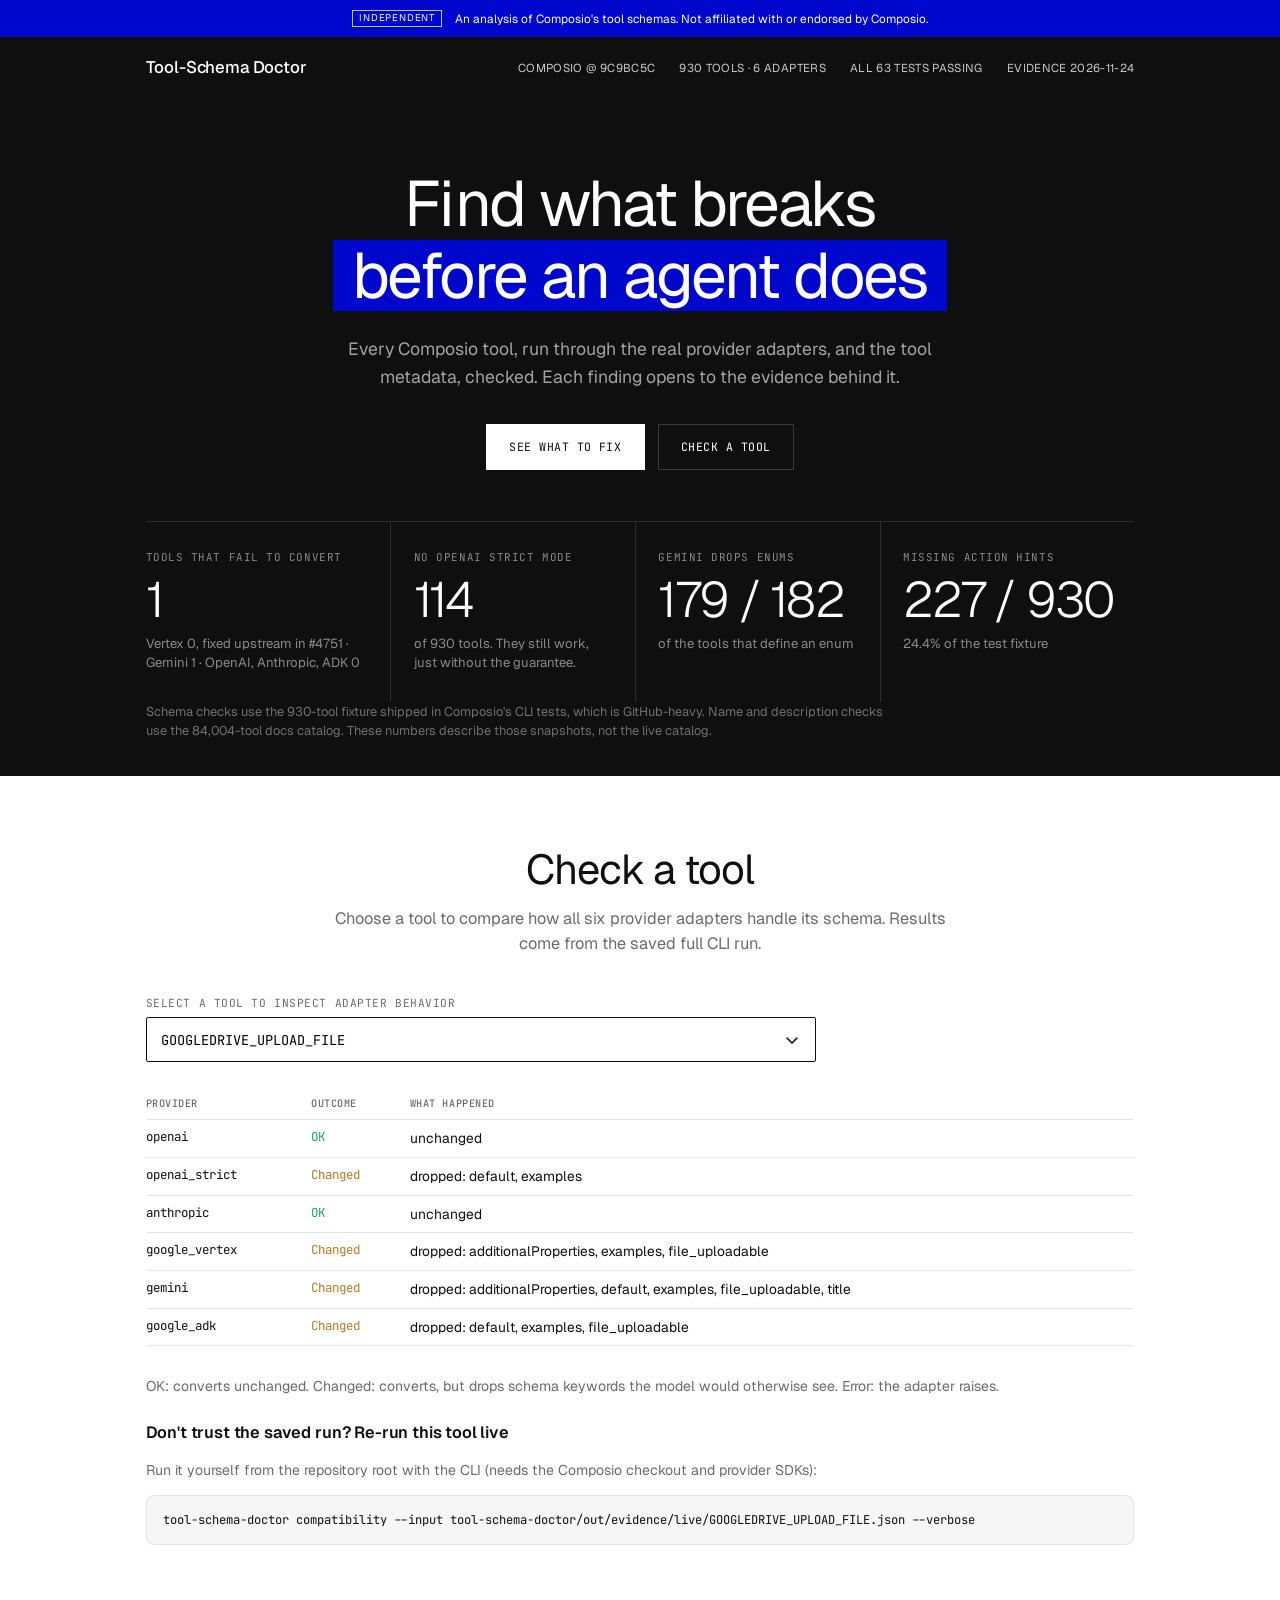
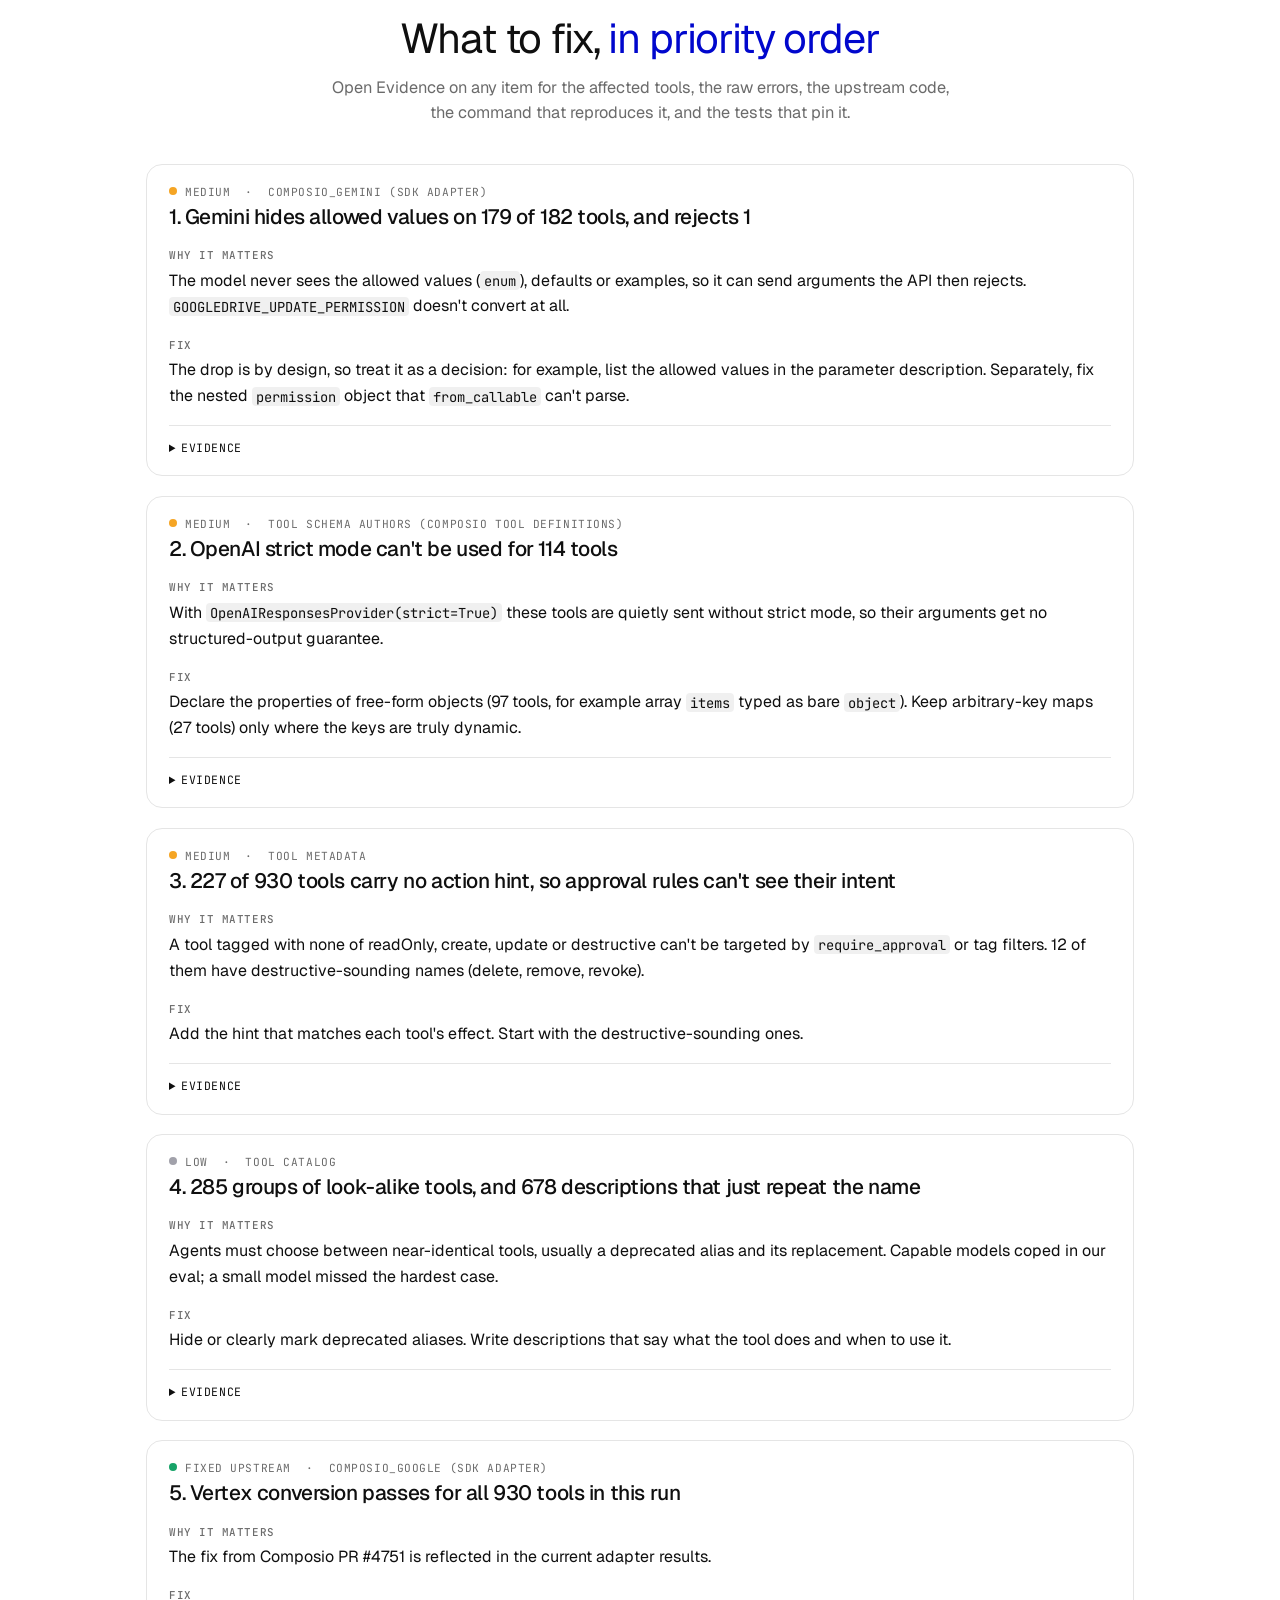
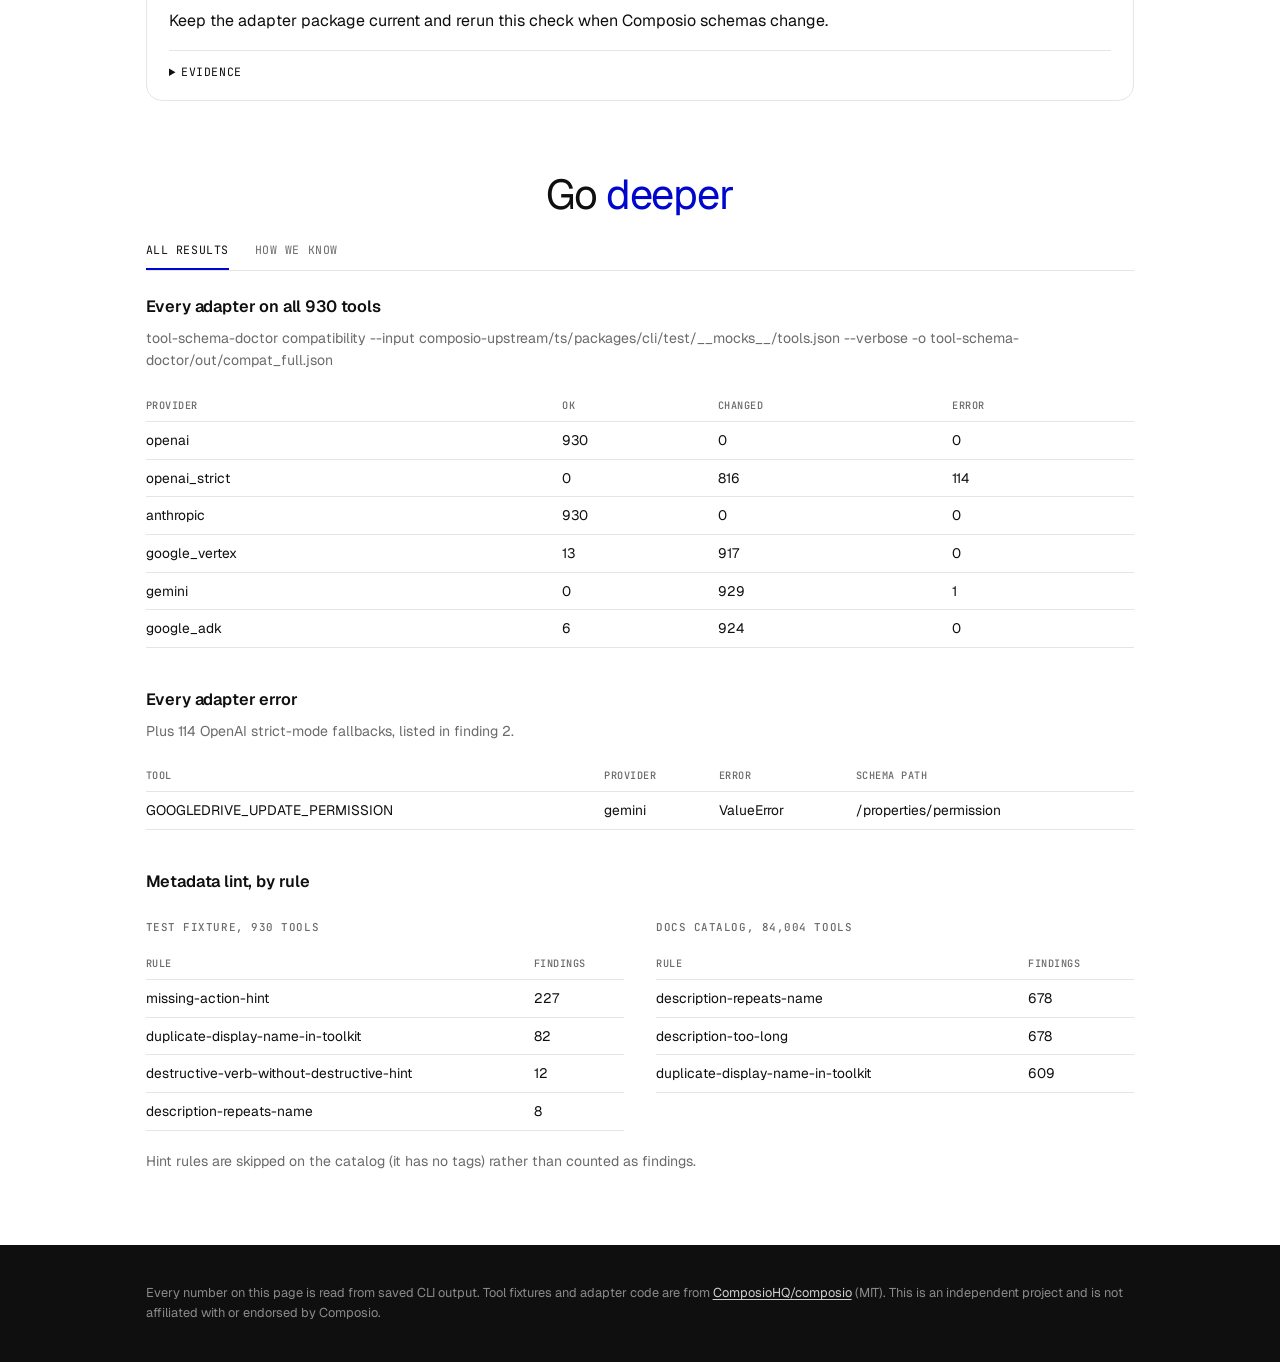
==== commit c6e47c2c: "Refresh Composio analysis at 9c9bc5cde9e437fc87a372a1660b81fa6ce89dc8" ====
--- a/site/index.html
+++ b/site/index.html
@@ -106,7 +106,7 @@
 <div class="strip"><div class="inner"><span class="tag">Independent</span><span>An analysis of Composio's tool schemas. Not affiliated with or endorsed by Composio.</span></div></div>
 <div class="dark"><div class="inner">
 <div class="nav"><div class="brand">Tool-Schema Doctor</div>
-<div class="navr"><a href="https://github.com/ComposioHQ/composio/commit/34e0be5b9cc1026fc0eb50de92f8de6b72e2a3dc" target="_blank" rel="noopener">Composio @ 34e0be5</a><span>930 tools · 6 adapters</span><span>All 63 tests passing</span><span>Evidence 2026-11-24</span></div></div>
+<div class="navr"><a href="https://github.com/ComposioHQ/composio/commit/9c9bc5cde9e437fc87a372a1660b81fa6ce89dc8" target="_blank" rel="noopener">Composio @ 9c9bc5c</a><span>930 tools · 6 adapters</span><span>All 63 tests passing</span><span>Evidence 2026-11-24</span></div></div>
 <div class="hero"><h1>Find what breaks <span class="hl">before an agent does</span></h1>
 <p>Every Composio tool, run through the real provider adapters, and the tool metadata, checked. Each finding opens to the evidence behind it.</p>
 <div class="btns"><a class="btn" href="#fixes">See what to fix</a><a class="btn ghost" href="#tool-check">Check a tool</a></div></div>
@@ -132,7 +132,7 @@
 <main class="wrap">
 <div class="sec" id="fixes" style="margin-top:4.4rem">What to fix, <span class="acc">in priority order</span></div>
 <div class="sub">Open Evidence on any item for the affected tools, the raw errors, the upstream code, the command that reproduces it, and the tests that pin it.</div>
-<article class='card'><div class='kicker'><span class='dot d-med'></span>Medium &nbsp;·&nbsp; composio_gemini (SDK adapter)</div><h3>1. Gemini hides allowed values on 179 of 182 tools, and rejects 1</h3><div class='lbl'>Why it matters</div><p>The model never sees the allowed values (<code>enum</code>), defaults or examples, so it can send arguments the API then rejects. <code>GOOGLEDRIVE_UPDATE_PERMISSION</code> doesn't convert at all.</p><div class='lbl'>Fix</div><p>The drop is by design, so treat it as a decision: for example, list the allowed values in the parameter description. Separately, fix the nested <code>permission</code> object that <code>from_callable</code> can't parse.</p><details><summary>Evidence</summary><p><strong>Cause.</strong> Gemini declarations are built from a Python function signature (<code>FunctionDeclaration.from_callable</code>), so only types survive. Dropping <code>enum</code> is intentional and pinned upstream in <a href="https://github.com/ComposioHQ/composio/blob/34e0be5b9cc1026fc0eb50de92f8de6b72e2a3dc/python/tests/test_gemini_provider.py#L545" target="_blank" rel="noopener">test_gemini_provider.py, AFC_CASES</a>.</p><div class='lbl'>Keywords Gemini drops, by number of tools</div><div class='scroll'><table><thead><tr><th>keyword</th><th>tools</th></tr></thead><tbody><tr><td>title</td><td>915</td></tr><tr><td>examples</td><td>895</td></tr><tr><td>default</td><td>355</td></tr><tr><td>enum</td><td>179</td></tr><tr><td>additionalProperties</td><td>34</td></tr><tr><td>format</td><td>19</td></tr><tr><td>file_uploadable</td><td>1</td></tr></tbody></table></div><p><strong>Hard failure.</strong> <code>GOOGLEDRIVE_UPDATE_PERMISSION</code>: <code>ValueError: Failed to parse the parameter permission: composio.utils.schema_converter.Permission of function GOOGLEDRIVE_UPDATE_PERMISSION for automatic function calling.Au</code></p><p class='cap'>The run below uses two real tools: the one Gemini rejects, and <code>GITHUB_ACTIVITY_LIST_REPO_S_STARRED_BY_AUTHENTICATED_USER</code>, whose enum it drops.</p><div class='lbl'>Reproduce it, from the repository root</div><pre>tool-schema-doctor compatibility --input tool-schema-doctor/out/evidence/gemini_cases.json --providers gemini --verbose</pre><div class='lbl'>Its output, verbatim &nbsp;·&nbsp; exit code 0 &nbsp;·&nbsp; 3.5s &nbsp;·&nbsp; <a href='evidence/cli/gemini.txt'>full output</a></div><pre>{
+<article class='card'><div class='kicker'><span class='dot d-med'></span>Medium &nbsp;·&nbsp; composio_gemini (SDK adapter)</div><h3>1. Gemini hides allowed values on 179 of 182 tools, and rejects 1</h3><div class='lbl'>Why it matters</div><p>The model never sees the allowed values (<code>enum</code>), defaults or examples, so it can send arguments the API then rejects. <code>GOOGLEDRIVE_UPDATE_PERMISSION</code> doesn't convert at all.</p><div class='lbl'>Fix</div><p>The drop is by design, so treat it as a decision: for example, list the allowed values in the parameter description. Separately, fix the nested <code>permission</code> object that <code>from_callable</code> can't parse.</p><details><summary>Evidence</summary><p><strong>Cause.</strong> Gemini declarations are built from a Python function signature (<code>FunctionDeclaration.from_callable</code>), so only types survive. Dropping <code>enum</code> is intentional and pinned upstream in <a href="https://github.com/ComposioHQ/composio/blob/9c9bc5cde9e437fc87a372a1660b81fa6ce89dc8/python/tests/test_gemini_provider.py#L545" target="_blank" rel="noopener">test_gemini_provider.py, AFC_CASES</a>.</p><div class='lbl'>Keywords Gemini drops, by number of tools</div><div class='scroll'><table><thead><tr><th>keyword</th><th>tools</th></tr></thead><tbody><tr><td>title</td><td>915</td></tr><tr><td>examples</td><td>895</td></tr><tr><td>default</td><td>355</td></tr><tr><td>enum</td><td>179</td></tr><tr><td>additionalProperties</td><td>34</td></tr><tr><td>format</td><td>19</td></tr><tr><td>file_uploadable</td><td>1</td></tr></tbody></table></div><p><strong>Hard failure.</strong> <code>GOOGLEDRIVE_UPDATE_PERMISSION</code>: <code>ValueError: Failed to parse the parameter permission: composio.utils.schema_converter.Permission of function GOOGLEDRIVE_UPDATE_PERMISSION for automatic function calling.Au</code></p><p class='cap'>The run below uses two real tools: the one Gemini rejects, and <code>GITHUB_ACTIVITY_LIST_REPO_S_STARRED_BY_AUTHENTICATED_USER</code>, whose enum it drops.</p><div class='lbl'>Reproduce it, from the repository root</div><pre>tool-schema-doctor compatibility --input tool-schema-doctor/out/evidence/gemini_cases.json --providers gemini --verbose</pre><div class='lbl'>Its output, verbatim &nbsp;·&nbsp; exit code 0 &nbsp;·&nbsp; 3.4s &nbsp;·&nbsp; <a href='evidence/cli/gemini.txt'>full output</a></div><pre>{
   &quot;input&quot;: &quot;tool-schema-doctor/out/evidence/gemini_cases.json&quot;,
   &quot;tools&quot;: 2,
   &quot;summary&quot;: {
@@ -170,7 +170,7 @@
       &quot;added_keywords&quot;: []
     }
   ]
-}</pre><div class='lbl'>Pinned by tests</div><p>✓ <code>test_gemini_drops_enum</code> &nbsp;·&nbsp; ✓ <code>test_gemini_real_nested_object_failure</code></p></details></article><article class='card'><div class='kicker'><span class='dot d-med'></span>Medium &nbsp;·&nbsp; Tool schema authors (Composio tool definitions)</div><h3>2. OpenAI strict mode can&#x27;t be used for 114 tools</h3><div class='lbl'>Why it matters</div><p>With <code>OpenAIResponsesProvider(strict=True)</code> these tools are quietly sent without strict mode, so their arguments get no structured-output guarantee.</p><div class='lbl'>Fix</div><p>Declare the properties of free-form objects (97 tools, for example array <code>items</code> typed as bare <code>object</code>). Keep arbitrary-key maps (27 tools) only where the keys are truly dynamic.</p><details><summary>Evidence</summary><p><strong>Cause, in the SDK's own words</strong> (<code>to_strict_json_schema</code>). The provider then falls back to non-strict and only logs a warning: <a href="https://github.com/ComposioHQ/composio/blob/34e0be5b9cc1026fc0eb50de92f8de6b72e2a3dc/python/composio/core/provider/_openai_responses.py#L84-L99" target="_blank" rel="noopener">_openai_responses.py, lines 84 to 99</a>.</p><div class='scroll'><table><thead><tr><th>unsupported</th><th>tools</th><th>what it means</th><th>example</th></tr></thead><tbody><tr><td>properties</td><td>97</td><td>free-form object accepts arbitrary keys</td><td>GITHUB_ADD_AN_EMAIL_ADDRESS_FOR_THE_AUTHENTICATED_USER → properties.emails.items</td></tr><tr><td>additionalProperties</td><td>27</td><td>object accepts arbitrary keys</td><td>GITHUB_CREATE_AN_ORGANIZATION_REPOSITORY → properties.custom_properties</td></tr></tbody></table></div><div class='lbl'>Reproduce it, from the repository root</div><pre>tool-schema-doctor compatibility --input composio-upstream/ts/packages/cli/test/__mocks__/tools.json --providers openai_strict</pre><div class='lbl'>Its output, verbatim &nbsp;·&nbsp; exit code 0 &nbsp;·&nbsp; 3.3s &nbsp;·&nbsp; <a href='evidence/cli/strict.txt'>full output</a></div><pre>{
+}</pre><div class='lbl'>Pinned by tests</div><p>✓ <code>test_gemini_drops_enum</code> &nbsp;·&nbsp; ✓ <code>test_gemini_real_nested_object_failure</code></p></details></article><article class='card'><div class='kicker'><span class='dot d-med'></span>Medium &nbsp;·&nbsp; Tool schema authors (Composio tool definitions)</div><h3>2. OpenAI strict mode can&#x27;t be used for 114 tools</h3><div class='lbl'>Why it matters</div><p>With <code>OpenAIResponsesProvider(strict=True)</code> these tools are quietly sent without strict mode, so their arguments get no structured-output guarantee.</p><div class='lbl'>Fix</div><p>Declare the properties of free-form objects (97 tools, for example array <code>items</code> typed as bare <code>object</code>). Keep arbitrary-key maps (27 tools) only where the keys are truly dynamic.</p><details><summary>Evidence</summary><p><strong>Cause, in the SDK's own words</strong> (<code>to_strict_json_schema</code>). The provider then falls back to non-strict and only logs a warning: <a href="https://github.com/ComposioHQ/composio/blob/9c9bc5cde9e437fc87a372a1660b81fa6ce89dc8/python/composio/core/provider/_openai_responses.py#L84-L99" target="_blank" rel="noopener">_openai_responses.py, lines 84 to 99</a>.</p><div class='scroll'><table><thead><tr><th>unsupported</th><th>tools</th><th>what it means</th><th>example</th></tr></thead><tbody><tr><td>properties</td><td>97</td><td>free-form object accepts arbitrary keys</td><td>GITHUB_ADD_AN_EMAIL_ADDRESS_FOR_THE_AUTHENTICATED_USER → properties.emails.items</td></tr><tr><td>additionalProperties</td><td>27</td><td>object accepts arbitrary keys</td><td>GITHUB_CREATE_AN_ORGANIZATION_REPOSITORY → properties.custom_properties</td></tr></tbody></table></div><div class='lbl'>Reproduce it, from the repository root</div><pre>tool-schema-doctor compatibility --input composio-upstream/ts/packages/cli/test/__mocks__/tools.json --providers openai_strict</pre><div class='lbl'>Its output, verbatim &nbsp;·&nbsp; exit code 0 &nbsp;·&nbsp; 3.2s &nbsp;·&nbsp; <a href='evidence/cli/strict.txt'>full output</a></div><pre>{
   &quot;input&quot;: &quot;composio-upstream/ts/packages/cli/test/__mocks__/tools.json&quot;,
   &quot;tools&quot;: 930,
   &quot;summary&quot;: {
@@ -200,7 +200,7 @@
       &quot;schema_path&quot;: null,
       &quot;where&quot;: &quot;/home/runner/work/Composio-tool-schema-doctor/Composio-tool-schema-doctor/tool-schema-doctor/src/tool_schema_doctor/providers.py&quot;,
       &quot;dropped_keywords&quot;: [],
-… 1236 more lines</pre><div class='lbl'>Pinned by tests</div><p>✓ <code>test_openai_strict_reports_sdk_reason_for_free_form_object</code></p></details></article><article class='card'><div class='kicker'><span class='dot d-med'></span>Medium &nbsp;·&nbsp; Tool metadata</div><h3>3. 227 of 930 tools carry no action hint, so approval rules can&#x27;t see their intent</h3><div class='lbl'>Why it matters</div><p>A tool tagged with none of readOnly, create, update or destructive can't be targeted by <code>require_approval</code> or tag filters. 12 of them have destructive-sounding names (delete, remove, revoke).</p><div class='lbl'>Fix</div><p>Add the hint that matches each tool's effect. Start with the destructive-sounding ones.</p><details><summary>Evidence</summary><p><strong>Why the tags matter, in the code.</strong> Composio's Tool Router filters and gates tools by these tags (<a href="https://github.com/ComposioHQ/composio/blob/34e0be5b9cc1026fc0eb50de92f8de6b72e2a3dc/python/composio/core/models/tool_router.py#L120-L127" target="_blank" rel="noopener">ToolRouterTag</a>). Its <a href="https://github.com/ComposioHQ/composio/blob/34e0be5b9cc1026fc0eb50de92f8de6b72e2a3dc/python/composio/core/models/tool_router.py#L247-L259" target="_blank" rel="noopener">require_approval</a> docstring reads: <em>"Tools with any of these tags need the user's approval before they run."</em></p><div class='lbl'>Destructive-sounding tools without destructiveHint (12, a name-based heuristic: review each)</div><div class='scroll'><table><thead><tr><th>tool</th><th>hint tags it has today</th></tr></thead><tbody><tr><td>GITHUB_DISABLE_A_WORKFLOW</td><td>openWorldHint, updateHint</td></tr><tr><td>GITHUB_DISABLE_REPOSITORY_ACTIONS_IN_ORG</td><td>idempotentHint, openWorldHint, updateHint</td></tr><tr><td>GITHUB_FORCE_CANCEL_A_WORKFLOW_RUN</td><td>openWorldHint, updateHint</td></tr><tr><td>GOOGLEDRIVE_DELETE_COMMENT</td><td>none</td></tr><tr><td>GOOGLEDRIVE_DELETE_REPLY</td><td>none</td></tr><tr><td>GOOGLE_ADMIN_DELETE_USER</td><td>none</td></tr><tr><td>GOOGLE_ADMIN_REMOVE_USER_ALIAS</td><td>none</td></tr><tr><td>GOOGLE_ADMIN_REMOVE_USER_FROM_GROUP</td><td>none</td></tr><tr><td>GOOGLE_CLASSROOM_COURSES_ANNOUNCEMENTS_DELETE</td><td>none</td></tr><tr><td>GOOGLE_CLASSROOM_COURSES_DELETE</td><td>none</td></tr><tr><td>GOOGLE_CLASSROOM_COURSES_TOPICS_DELETE</td><td>none</td></tr><tr><td>GOOGLE_CLASSROOM_COURSE_WORK_DELETE</td><td>none</td></tr></tbody></table></div><div class='lbl'>Reproduce it, from the repository root</div><pre>tool-schema-doctor lint --input composio-upstream/ts/packages/cli/test/__mocks__/tools.json --rules missing-action-hint,destructive-verb-without-destructive-hint</pre><div class='lbl'>Its output, verbatim &nbsp;·&nbsp; exit code 0 &nbsp;·&nbsp; 0.1s &nbsp;·&nbsp; <a href='evidence/cli/hints.txt'>full output</a></div><pre>{
+… 1236 more lines</pre><div class='lbl'>Pinned by tests</div><p>✓ <code>test_openai_strict_reports_sdk_reason_for_free_form_object</code></p></details></article><article class='card'><div class='kicker'><span class='dot d-med'></span>Medium &nbsp;·&nbsp; Tool metadata</div><h3>3. 227 of 930 tools carry no action hint, so approval rules can&#x27;t see their intent</h3><div class='lbl'>Why it matters</div><p>A tool tagged with none of readOnly, create, update or destructive can't be targeted by <code>require_approval</code> or tag filters. 12 of them have destructive-sounding names (delete, remove, revoke).</p><div class='lbl'>Fix</div><p>Add the hint that matches each tool's effect. Start with the destructive-sounding ones.</p><details><summary>Evidence</summary><p><strong>Why the tags matter, in the code.</strong> Composio's Tool Router filters and gates tools by these tags (<a href="https://github.com/ComposioHQ/composio/blob/9c9bc5cde9e437fc87a372a1660b81fa6ce89dc8/python/composio/core/models/tool_router.py#L120-L127" target="_blank" rel="noopener">ToolRouterTag</a>). Its <a href="https://github.com/ComposioHQ/composio/blob/9c9bc5cde9e437fc87a372a1660b81fa6ce89dc8/python/composio/core/models/tool_router.py#L247-L259" target="_blank" rel="noopener">require_approval</a> docstring reads: <em>"Tools with any of these tags need the user's approval before they run."</em></p><div class='lbl'>Destructive-sounding tools without destructiveHint (12, a name-based heuristic: review each)</div><div class='scroll'><table><thead><tr><th>tool</th><th>hint tags it has today</th></tr></thead><tbody><tr><td>GITHUB_DISABLE_A_WORKFLOW</td><td>openWorldHint, updateHint</td></tr><tr><td>GITHUB_DISABLE_REPOSITORY_ACTIONS_IN_ORG</td><td>idempotentHint, openWorldHint, updateHint</td></tr><tr><td>GITHUB_FORCE_CANCEL_A_WORKFLOW_RUN</td><td>openWorldHint, updateHint</td></tr><tr><td>GOOGLEDRIVE_DELETE_COMMENT</td><td>none</td></tr><tr><td>GOOGLEDRIVE_DELETE_REPLY</td><td>none</td></tr><tr><td>GOOGLE_ADMIN_DELETE_USER</td><td>none</td></tr><tr><td>GOOGLE_ADMIN_REMOVE_USER_ALIAS</td><td>none</td></tr><tr><td>GOOGLE_ADMIN_REMOVE_USER_FROM_GROUP</td><td>none</td></tr><tr><td>GOOGLE_CLASSROOM_COURSES_ANNOUNCEMENTS_DELETE</td><td>none</td></tr><tr><td>GOOGLE_CLASSROOM_COURSES_DELETE</td><td>none</td></tr><tr><td>GOOGLE_CLASSROOM_COURSES_TOPICS_DELETE</td><td>none</td></tr><tr><td>GOOGLE_CLASSROOM_COURSE_WORK_DELETE</td><td>none</td></tr></tbody></table></div><div class='lbl'>Reproduce it, from the repository root</div><pre>tool-schema-doctor lint --input composio-upstream/ts/packages/cli/test/__mocks__/tools.json --rules missing-action-hint,destructive-verb-without-destructive-hint</pre><div class='lbl'>Its output, verbatim &nbsp;·&nbsp; exit code 0 &nbsp;·&nbsp; 0.1s &nbsp;·&nbsp; <a href='evidence/cli/hints.txt'>full output</a></div><pre>{
   &quot;input&quot;: &quot;composio-upstream/ts/packages/cli/test/__mocks__/tools.json&quot;,
   &quot;source&quot;: &quot;mock&quot;,
   &quot;tools&quot;: 930,
@@ -230,7 +230,7 @@
     {
       &quot;rule_id&quot;: &quot;missing-action-hint&quot;,
       &quot;severity&quot;: &quot;warning&quot;,
-… 1990 more lines</pre><div class='lbl'>Pinned by tests</div><p>✓ <code>test_missing_action_hint_positive_and_negative</code> &nbsp;·&nbsp; ✓ <code>test_destructive_verb_without_hint</code></p></details></article><article class='card'><div class='kicker'><span class='dot d-low'></span>Low &nbsp;·&nbsp; Tool catalog</div><h3>4. 285 groups of look-alike tools, and 678 descriptions that just repeat the name</h3><div class='lbl'>Why it matters</div><p>Agents must choose between near-identical tools, usually a deprecated alias and its replacement. Capable models coped in our eval; a small model missed the hardest case.</p><div class='lbl'>Fix</div><p>Hide or clearly mark deprecated aliases. Write descriptions that say what the tool does and when to use it.</p><details><summary>Evidence</summary><div class='lbl'>Same display name, same toolkit (285 groups in the catalog). Examples</div><div class='scroll'><table><thead><tr><th>toolkit</th><th>display name</th><th>tools</th></tr></thead><tbody><tr><td>github</td><td>Check if pull request merged</td><td>GITHUB_CHECK_IF_PULL_REQUEST_HAS_BEEN_MERGED · GITHUB_CHECK_IF_PULL_REQUEST_MERGED</td></tr><tr><td>github</td><td>Check if repo starred by auth user</td><td>GITHUB_CHECK_IF_REPO_STARRED_BY_AUTH_USER · GITHUB_IS_REPOSITORY_STARRED_BY_THE_USER</td></tr><tr><td>github</td><td>List organizations for a user</td><td>GITHUB_LIST_ORGANIZATIONS_FOR_A_USER · GITHUB_LIST_ORGANIZATIONS_FOR_USER</td></tr><tr><td>github</td><td>Search issues and pull requests</td><td>GITHUB_SEARCH_ISSUES · GITHUB_SEARCH_ISSUES_AND_PULL_REQUESTS</td></tr><tr><td>slack</td><td>Send message</td><td>SLACK_CHAT_POST_MESSAGE · SLACK_SEND_MESSAGE</td></tr><tr><td>slack</td><td>Leave conversation channel</td><td>SLACK_LEAVE_A_CONVERSATION · SLACK_LEAVE_CONVERSATION</td></tr></tbody></table></div><p><strong>Descriptions that only repeat the name:</strong> 678, for example <code>AMBIGUOUS_MCP_LIST_SHARED_DRIVE_MEMBERS</code>, <code>ASANA_ADD_CUSTOM_FIELD_SETTING_FOR_PROJECT</code>, <code>ASANA_CREATE_BUDGET</code>.</p><div class='lbl'>Does it confuse a model? Selection eval, 27 hand-curated look-alike tasks, selection only</div><div class='scroll'><table><thead><tr><th>model</th><th>correct</th><th>missed</th></tr></thead><tbody><tr><td>gpt-oss-20b</td><td>27/27</td><td>none</td></tr><tr><td>qwen3.8-27b</td><td>27/27</td><td>none</td></tr><tr><td>allam-2-7b</td><td>26/27</td><td>t27</td></tr></tbody></table></div><p class='cap'>Exploratory: a small curated set, and results depend on the model and prompt. The one miss (t27) is a debatable case where both tools could set assignees.</p><div class='lbl'>Reproduce it, from the repository root</div><pre>tool-schema-doctor lint --input composio-upstream/docs/public/data/toolkits.json --rules duplicate-display-name-in-toolkit,description-repeats-name</pre><div class='lbl'>Its output, verbatim &nbsp;·&nbsp; exit code 0 &nbsp;·&nbsp; 1.5s &nbsp;·&nbsp; <a href='evidence/cli/names.txt'>full output</a></div><pre>{
+… 1990 more lines</pre><div class='lbl'>Pinned by tests</div><p>✓ <code>test_missing_action_hint_positive_and_negative</code> &nbsp;·&nbsp; ✓ <code>test_destructive_verb_without_hint</code></p></details></article><article class='card'><div class='kicker'><span class='dot d-low'></span>Low &nbsp;·&nbsp; Tool catalog</div><h3>4. 285 groups of look-alike tools, and 678 descriptions that just repeat the name</h3><div class='lbl'>Why it matters</div><p>Agents must choose between near-identical tools, usually a deprecated alias and its replacement. Capable models coped in our eval; a small model missed the hardest case.</p><div class='lbl'>Fix</div><p>Hide or clearly mark deprecated aliases. Write descriptions that say what the tool does and when to use it.</p><details><summary>Evidence</summary><div class='lbl'>Same display name, same toolkit (285 groups in the catalog). Examples</div><div class='scroll'><table><thead><tr><th>toolkit</th><th>display name</th><th>tools</th></tr></thead><tbody><tr><td>github</td><td>Check if pull request merged</td><td>GITHUB_CHECK_IF_PULL_REQUEST_HAS_BEEN_MERGED · GITHUB_CHECK_IF_PULL_REQUEST_MERGED</td></tr><tr><td>github</td><td>Check if repo starred by auth user</td><td>GITHUB_CHECK_IF_REPO_STARRED_BY_AUTH_USER · GITHUB_IS_REPOSITORY_STARRED_BY_THE_USER</td></tr><tr><td>github</td><td>List organizations for a user</td><td>GITHUB_LIST_ORGANIZATIONS_FOR_A_USER · GITHUB_LIST_ORGANIZATIONS_FOR_USER</td></tr><tr><td>github</td><td>Search issues and pull requests</td><td>GITHUB_SEARCH_ISSUES · GITHUB_SEARCH_ISSUES_AND_PULL_REQUESTS</td></tr><tr><td>slack</td><td>Send message</td><td>SLACK_CHAT_POST_MESSAGE · SLACK_SEND_MESSAGE</td></tr><tr><td>slack</td><td>Leave conversation channel</td><td>SLACK_LEAVE_A_CONVERSATION · SLACK_LEAVE_CONVERSATION</td></tr></tbody></table></div><p><strong>Descriptions that only repeat the name:</strong> 678, for example <code>AMBIGUOUS_MCP_LIST_SHARED_DRIVE_MEMBERS</code>, <code>ASANA_ADD_CUSTOM_FIELD_SETTING_FOR_PROJECT</code>, <code>ASANA_CREATE_BUDGET</code>.</p><div class='lbl'>Does it confuse a model? Selection eval, 27 hand-curated look-alike tasks, selection only</div><div class='scroll'><table><thead><tr><th>model</th><th>correct</th><th>missed</th></tr></thead><tbody><tr><td>gpt-oss-20b</td><td>27/27</td><td>none</td></tr><tr><td>qwen3.8-27b</td><td>27/27</td><td>none</td></tr><tr><td>allam-2-7b</td><td>26/27</td><td>t27</td></tr></tbody></table></div><p class='cap'>Exploratory: a small curated set, and results depend on the model and prompt. The one miss (t27) is a debatable case where both tools could set assignees.</p><div class='lbl'>Reproduce it, from the repository root</div><pre>tool-schema-doctor lint --input composio-upstream/docs/public/data/toolkits.json --rules duplicate-display-name-in-toolkit,description-repeats-name</pre><div class='lbl'>Its output, verbatim &nbsp;·&nbsp; exit code 0 &nbsp;·&nbsp; 1.8s &nbsp;·&nbsp; <a href='evidence/cli/names.txt'>full output</a></div><pre>{
   &quot;input&quot;: &quot;composio-upstream/docs/public/data/toolkits.json&quot;,
   &quot;source&quot;: &quot;catalog&quot;,
   &quot;tools&quot;: 96002,
@@ -255,7 +255,7 @@
       &quot;toolkit&quot;: &quot;ambiguous_mcp&quot;,
       &quot;field_path&quot;: null,
       &quot;evidence&quot;: &quot;description=&#x27;List shared drive members.&#x27;&quot;,
-… 1995 more lines</pre><div class='lbl'>Pinned by tests</div><p>✓ <code>test_duplicate_display_name_in_toolkit</code> &nbsp;·&nbsp; ✓ <code>test_description_repeats_name</code></p></details></article><article class='card'><div class='kicker'><span class='dot d-fixed'></span>Fixed upstream &nbsp;·&nbsp; composio_google (SDK adapter)</div><h3>5. Vertex conversion passes for all 930 tools in this run</h3><div class='lbl'>Why it matters</div><p>The fix from Composio PR #4751 is reflected in the current adapter results.</p><div class='lbl'>Fix</div><p>Keep the adapter package current and rerun this check when Composio schemas change.</p><details><summary>Evidence</summary><div class='note'>Fixed upstream in <a href='https://github.com/ComposioHQ/composio/pull/4751' target='_blank' rel='noopener'>#4751</a>, merged 2026-11-13, replacing the top-level-only stripping with a recursive allowlist. It ships in Python SDK 0.33.0 (release PR #5394, open when checked). The results below reflect the analyzed Composio commit and adapter versions listed above.</div><p><strong>Cause, in the code.</strong> The adapter removes <code>examples</code> only from top-level properties (<a href="https://github.com/ComposioHQ/composio/blob/34e0be5b9cc1026fc0eb50de92f8de6b72e2a3dc/python/providers/google/composio_google/provider.py#L43-L60" target="_blank" rel="noopener">composio_google/provider.py, lines 43 to 60</a>). Nested <code>examples</code> and <code>file_uploadable</code> reach Vertex's schema parser, which rejects unknown fields.</p><div class='scroll'><table><thead><tr><th>tool</th><th>offending schema path</th><th>error</th></tr></thead><tbody></tbody></table></div><div class='lbl'>Reproduce it, from the repository root</div><pre>tool-schema-doctor compatibility --input composio-upstream/ts/packages/cli/test/__mocks__/tools.json --providers google_vertex</pre><div class='lbl'>Its output, verbatim &nbsp;·&nbsp; exit code 0 &nbsp;·&nbsp; 5.8s &nbsp;·&nbsp; <a href='evidence/cli/vertex.txt'>full output</a></div><pre>{
+… 1995 more lines</pre><div class='lbl'>Pinned by tests</div><p>✓ <code>test_duplicate_display_name_in_toolkit</code> &nbsp;·&nbsp; ✓ <code>test_description_repeats_name</code></p></details></article><article class='card'><div class='kicker'><span class='dot d-fixed'></span>Fixed upstream &nbsp;·&nbsp; composio_google (SDK adapter)</div><h3>5. Vertex conversion passes for all 930 tools in this run</h3><div class='lbl'>Why it matters</div><p>The fix from Composio PR #4751 is reflected in the current adapter results.</p><div class='lbl'>Fix</div><p>Keep the adapter package current and rerun this check when Composio schemas change.</p><details><summary>Evidence</summary><div class='note'>Fixed upstream in <a href='https://github.com/ComposioHQ/composio/pull/4751' target='_blank' rel='noopener'>#4751</a>, merged 2026-11-13, replacing the top-level-only stripping with a recursive allowlist. It ships in Python SDK 0.33.0 (release PR #5394, open when checked). The results below reflect the analyzed Composio commit and adapter versions listed above.</div><p><strong>Cause, in the code.</strong> The adapter removes <code>examples</code> only from top-level properties (<a href="https://github.com/ComposioHQ/composio/blob/9c9bc5cde9e437fc87a372a1660b81fa6ce89dc8/python/providers/google/composio_google/provider.py#L43-L60" target="_blank" rel="noopener">composio_google/provider.py, lines 43 to 60</a>). Nested <code>examples</code> and <code>file_uploadable</code> reach Vertex's schema parser, which rejects unknown fields.</p><div class='scroll'><table><thead><tr><th>tool</th><th>offending schema path</th><th>error</th></tr></thead><tbody></tbody></table></div><div class='lbl'>Reproduce it, from the repository root</div><pre>tool-schema-doctor compatibility --input composio-upstream/ts/packages/cli/test/__mocks__/tools.json --providers google_vertex</pre><div class='lbl'>Its output, verbatim &nbsp;·&nbsp; exit code 0 &nbsp;·&nbsp; 5.8s &nbsp;·&nbsp; <a href='evidence/cli/vertex.txt'>full output</a></div><pre>{
   &quot;input&quot;: &quot;composio-upstream/ts/packages/cli/test/__mocks__/tools.json&quot;,
   &quot;tools&quot;: 930,
   &quot;summary&quot;: {
@@ -278,13 +278,13 @@
 <p class="cap">Hint rules are skipped on the catalog (it has no tags) rather than counted as findings.</p>
 </section>
 <section class="pane" id="pane-how">
-<div class='h3'>Where the numbers come from</div><div class='scroll'><table><thead><tr><th>item</th><th>value</th><th>check</th></tr></thead><tbody><tr><td>Composio source</td><td>34e0be5b9cc1026fc0eb50de92f8de6b72e2a3dc (2026-11-23)</td><td><a href='https://github.com/ComposioHQ/composio/commit/34e0be5b9cc1026fc0eb50de92f8de6b72e2a3dc' target='_blank' rel='noopener'>commit</a></td></tr><tr><td>Local checkout modified?</td><td>no</td><td></td></tr><tr><td>Schema fixture (930 tools)</td><td>git blob b28f3c964992</td><td><a href='https://github.com/ComposioHQ/composio/blob/34e0be5b9cc1026fc0eb50de92f8de6b72e2a3dc/ts/packages/cli/test/__mocks__/tools.json' target='_blank' rel='noopener'>file</a></td></tr><tr><td>Name catalog (84,004 tools)</td><td>git blob 7d292eeec96e</td><td><a href='https://github.com/ComposioHQ/composio/blob/34e0be5b9cc1026fc0eb50de92f8de6b72e2a3dc/docs/public/data/toolkits.json' target='_blank' rel='noopener'>file</a></td></tr></tbody></table></div>
+<div class='h3'>Where the numbers come from</div><div class='scroll'><table><thead><tr><th>item</th><th>value</th><th>check</th></tr></thead><tbody><tr><td>Composio source</td><td>9c9bc5cde9e437fc87a372a1660b81fa6ce89dc8 (2026-11-24)</td><td><a href='https://github.com/ComposioHQ/composio/commit/9c9bc5cde9e437fc87a372a1660b81fa6ce89dc8' target='_blank' rel='noopener'>commit</a></td></tr><tr><td>Local checkout modified?</td><td>no</td><td></td></tr><tr><td>Schema fixture (930 tools)</td><td>git blob b28f3c964992</td><td><a href='https://github.com/ComposioHQ/composio/blob/9c9bc5cde9e437fc87a372a1660b81fa6ce89dc8/ts/packages/cli/test/__mocks__/tools.json' target='_blank' rel='noopener'>file</a></td></tr><tr><td>Name catalog (84,004 tools)</td><td>git blob 7d292eeec96e</td><td><a href='https://github.com/ComposioHQ/composio/blob/9c9bc5cde9e437fc87a372a1660b81fa6ce89dc8/docs/public/data/toolkits.json' target='_blank' rel='noopener'>file</a></td></tr></tbody></table></div>
 <div class='h3'>How the checks run</div>
 <ul><li><strong>Real adapters, not copies.</strong> Each check imports the installed provider package (for example <code>composio_google.GoogleProvider</code>) and calls its own <code>wrap_tool</code>.</li>
 <li><strong>Offline.</strong> Network sockets are blocked during conversion, and any attempt to execute a tool raises.</li>
 <li><strong>One bad tool never stops a run.</strong> A missing provider SDK is reported as unavailable, not as a failure.</li></ul>
 <div class='h3'>Adapter versions used</div><div class='scroll'><table><thead><tr><th>package</th><th>version</th></tr></thead><tbody><tr><td>composio</td><td>0.34.0</td></tr><tr><td>composio-openai</td><td>0.34.0</td></tr><tr><td>composio-anthropic</td><td>0.34.0</td></tr><tr><td>composio-google</td><td>0.34.0</td></tr><tr><td>composio-gemini</td><td>0.34.0</td></tr><tr><td>composio-google-adk</td><td>0.34.0</td></tr><tr><td>openai</td><td>3.58.0</td></tr><tr><td>anthropic</td><td>2.13.0</td></tr><tr><td>google-cloud-aiplatform</td><td>2.10.0</td></tr><tr><td>google-genai</td><td>2.34.0</td></tr><tr><td>google-adk</td><td>2.15.0</td></tr><tr><td>groq</td><td>not installed</td></tr></tbody></table></div>
-<div class='h3'>Tests</div><p class="cap">63 of 63 passed, 0 failed, 0 skipped (15.2s).</p><div class='scroll'><table><thead><tr><th>test</th><th>result</th></tr></thead><tbody><tr><td>test_all_rules_registered</td><td>passed</td></tr><tr><td>test_baseline_no_error[anthropic]</td><td>passed</td></tr><tr><td>test_baseline_no_error[gemini]</td><td>passed</td></tr><tr><td>test_baseline_no_error[google_adk]</td><td>passed</td></tr><tr><td>test_baseline_no_error[google_vertex]</td><td>passed</td></tr><tr><td>test_baseline_no_error[openai]</td><td>passed</td></tr><tr><td>test_baseline_no_error[openai_strict]</td><td>passed</td></tr><tr><td>test_builds_a_self_contained_page</td><td>passed</td></tr><tr><td>test_catalog_source_skips_compat</td><td>passed</td></tr><tr><td>test_check_a_tool_shows_the_full_untruncated_adapter_error</td><td>passed</td></tr><tr><td>test_clip_message_keeps_short_and_labels_long</td><td>passed</td></tr><tr><td>test_compatibility_fast_provider</td><td>passed</td></tr><tr><td>test_dashboard_renders_without_exceptions</td><td>passed</td></tr><tr><td>test_dashboard_works_without_the_composio_checkout</td><td>passed</td></tr><tr><td>test_dataset_integrity_against_real_corpus</td><td>passed</td></tr><tr><td>test_dataset_loads_and_shapes</td><td>passed</td></tr><tr><td>test_description_repeats_name</td><td>passed</td></tr><tr><td>test_description_too_long_and_empty</td><td>passed</td></tr><tr><td>test_destructive_verb_without_hint</td><td>passed</td></tr><tr><td>test_duplicate_display_name_in_toolkit</td><td>passed</td></tr><tr><td>test_every_evidence_link_resolves_and_the_lookup_data_is_complete</td><td>passed</td></tr><tr><td>test_fix_list_has_five_findings_and_all_pinned_tests_pass</td><td>passed</td></tr><tr><td>test_fixed_upstream_finding_is_labelled_and_listed_last</td><td>passed</td></tr><tr><td>test_gemini_drops_enum</td><td>passed</td></tr><tr><td>test_gemini_real_nested_object_failure</td><td>passed</td></tr><tr><td>test_inspect</td><td>passed</td></tr><tr><td>test_invalid_slug_is_counted</td><td>passed</td></tr><tr><td>test_lint</td><td>passed</td></tr><tr><td>test_load_invalid_json</td><td>passed</td></tr><tr><td>test_load_missing_file</td><td>passed</td></tr><tr><td>test_load_roundtrip</td><td>passed</td></tr><tr><td>test_long_strict_message_is_reported_in_full</td><td>passed</td></tr><tr><td>test_malformed_raises</td><td>passed</td></tr><tr><td>test_matches_the_streamlit_dashboard</td><td>passed</td></tr><tr><td>test_metrics_with_stub_always_first</td><td>passed</td></tr><tr><td>test_metrics_with_stub_perfect_selector</td><td>passed</td></tr><tr><td>test_missing_action_hint_positive_and_negative</td><td>passed</td></tr><tr><td>test_missing_action_hint_skipped_on_catalog</td><td>passed</td></tr><tr><td>test_missing_input_exit2</td><td>passed</td></tr><tr><td>test_nothing_personal_or_secret_is_published</td><td>passed</td></tr><tr><td>test_offline_blocks_inside_and_restores_after</td><td>passed</td></tr><tr><td>test_offline_restores_even_if_the_run_raises</td><td>passed</td></tr><tr><td>test_openai_strict_reports_sdk_reason_for_free_form_object</td><td>passed</td></tr><tr><td>test_parse_catalog_shape</td><td>passed</td></tr><tr><td>test_parse_mock_shape</td><td>passed</td></tr><tr><td>test_parse_selection_handles_non_dict_and_garbage[&quot;text&quot;]</td><td>passed</td></tr><tr><td>test_parse_selection_handles_non_dict_and_garbage[5]</td><td>passed</td></tr><tr><td>test_parse_selection_handles_non_dict_and_garbage[[]]</td><td>passed</td></tr><tr><td>test_parse_selection_handles_non_dict_and_garbage[]</td><td>passed</td></tr><tr><td>test_parse_selection_handles_non_dict_and_garbage[not json at all]</td><td>passed</td></tr><tr><td>test_parse_selection_handles_non_dict_and_garbage[null]</td><td>passed</td></tr><tr><td>test_parse_selection_missing_slug</td><td>passed</td></tr><tr><td>test_parse_selection_tolerates_case</td><td>passed</td></tr><tr><td>test_report_failing_conversions_table</td><td>passed</td></tr><tr><td>test_report_markdown_no_compat</td><td>passed</td></tr><tr><td>test_report_renders_unicode_without_crashing</td><td>passed</td></tr><tr><td>test_report_writes_files</td><td>passed</td></tr><tr><td>test_run_compatibility_does_not_leave_network_blocked</td><td>passed</td></tr><tr><td>test_unavailable_not_counted_as_error</td><td>passed</td></tr><tr><td>test_unknown_provider_exit2</td><td>passed</td></tr><tr><td>test_vertex_file_uploadable_errors</td><td>passed</td></tr><tr><td>test_vertex_nested_examples_errors</td><td>passed</td></tr><tr><td>test_vertex_top_level_examples_is_stripped_not_error</td><td>passed</td></tr></tbody></table></div>
+<div class='h3'>Tests</div><p class="cap">63 of 63 passed, 0 failed, 0 skipped (14.2s).</p><div class='scroll'><table><thead><tr><th>test</th><th>result</th></tr></thead><tbody><tr><td>test_all_rules_registered</td><td>passed</td></tr><tr><td>test_baseline_no_error[anthropic]</td><td>passed</td></tr><tr><td>test_baseline_no_error[gemini]</td><td>passed</td></tr><tr><td>test_baseline_no_error[google_adk]</td><td>passed</td></tr><tr><td>test_baseline_no_error[google_vertex]</td><td>passed</td></tr><tr><td>test_baseline_no_error[openai]</td><td>passed</td></tr><tr><td>test_baseline_no_error[openai_strict]</td><td>passed</td></tr><tr><td>test_builds_a_self_contained_page</td><td>passed</td></tr><tr><td>test_catalog_source_skips_compat</td><td>passed</td></tr><tr><td>test_check_a_tool_shows_the_full_untruncated_adapter_error</td><td>passed</td></tr><tr><td>test_clip_message_keeps_short_and_labels_long</td><td>passed</td></tr><tr><td>test_compatibility_fast_provider</td><td>passed</td></tr><tr><td>test_dashboard_renders_without_exceptions</td><td>passed</td></tr><tr><td>test_dashboard_works_without_the_composio_checkout</td><td>passed</td></tr><tr><td>test_dataset_integrity_against_real_corpus</td><td>passed</td></tr><tr><td>test_dataset_loads_and_shapes</td><td>passed</td></tr><tr><td>test_description_repeats_name</td><td>passed</td></tr><tr><td>test_description_too_long_and_empty</td><td>passed</td></tr><tr><td>test_destructive_verb_without_hint</td><td>passed</td></tr><tr><td>test_duplicate_display_name_in_toolkit</td><td>passed</td></tr><tr><td>test_every_evidence_link_resolves_and_the_lookup_data_is_complete</td><td>passed</td></tr><tr><td>test_fix_list_has_five_findings_and_all_pinned_tests_pass</td><td>passed</td></tr><tr><td>test_fixed_upstream_finding_is_labelled_and_listed_last</td><td>passed</td></tr><tr><td>test_gemini_drops_enum</td><td>passed</td></tr><tr><td>test_gemini_real_nested_object_failure</td><td>passed</td></tr><tr><td>test_inspect</td><td>passed</td></tr><tr><td>test_invalid_slug_is_counted</td><td>passed</td></tr><tr><td>test_lint</td><td>passed</td></tr><tr><td>test_load_invalid_json</td><td>passed</td></tr><tr><td>test_load_missing_file</td><td>passed</td></tr><tr><td>test_load_roundtrip</td><td>passed</td></tr><tr><td>test_long_strict_message_is_reported_in_full</td><td>passed</td></tr><tr><td>test_malformed_raises</td><td>passed</td></tr><tr><td>test_matches_the_streamlit_dashboard</td><td>passed</td></tr><tr><td>test_metrics_with_stub_always_first</td><td>passed</td></tr><tr><td>test_metrics_with_stub_perfect_selector</td><td>passed</td></tr><tr><td>test_missing_action_hint_positive_and_negative</td><td>passed</td></tr><tr><td>test_missing_action_hint_skipped_on_catalog</td><td>passed</td></tr><tr><td>test_missing_input_exit2</td><td>passed</td></tr><tr><td>test_nothing_personal_or_secret_is_published</td><td>passed</td></tr><tr><td>test_offline_blocks_inside_and_restores_after</td><td>passed</td></tr><tr><td>test_offline_restores_even_if_the_run_raises</td><td>passed</td></tr><tr><td>test_openai_strict_reports_sdk_reason_for_free_form_object</td><td>passed</td></tr><tr><td>test_parse_catalog_shape</td><td>passed</td></tr><tr><td>test_parse_mock_shape</td><td>passed</td></tr><tr><td>test_parse_selection_handles_non_dict_and_garbage[&quot;text&quot;]</td><td>passed</td></tr><tr><td>test_parse_selection_handles_non_dict_and_garbage[5]</td><td>passed</td></tr><tr><td>test_parse_selection_handles_non_dict_and_garbage[[]]</td><td>passed</td></tr><tr><td>test_parse_selection_handles_non_dict_and_garbage[]</td><td>passed</td></tr><tr><td>test_parse_selection_handles_non_dict_and_garbage[not json at all]</td><td>passed</td></tr><tr><td>test_parse_selection_handles_non_dict_and_garbage[null]</td><td>passed</td></tr><tr><td>test_parse_selection_missing_slug</td><td>passed</td></tr><tr><td>test_parse_selection_tolerates_case</td><td>passed</td></tr><tr><td>test_report_failing_conversions_table</td><td>passed</td></tr><tr><td>test_report_markdown_no_compat</td><td>passed</td></tr><tr><td>test_report_renders_unicode_without_crashing</td><td>passed</td></tr><tr><td>test_report_writes_files</td><td>passed</td></tr><tr><td>test_run_compatibility_does_not_leave_network_blocked</td><td>passed</td></tr><tr><td>test_unavailable_not_counted_as_error</td><td>passed</td></tr><tr><td>test_unknown_provider_exit2</td><td>passed</td></tr><tr><td>test_vertex_file_uploadable_errors</td><td>passed</td></tr><tr><td>test_vertex_nested_examples_errors</td><td>passed</td></tr><tr><td>test_vertex_top_level_examples_is_stripped_not_error</td><td>passed</td></tr></tbody></table></div>
 <div class='h3'>Reproduce everything</div>
 <pre>pip install -e "tool-schema-doctor[all,dashboard]"
 python tool-schema-doctor/make_evidence.py   # every command on this page, the tests, and the provenance above
@@ -293,7 +293,7 @@
 </section>
 
 </main>
-<div class="footer" style="margin-top:4.5rem"><div class="inner">Every number on this page is read from saved CLI output. Tool fixtures and adapter code are from <a href="https://github.com/ComposioHQ/composio/tree/34e0be5b9cc1026fc0eb50de92f8de6b72e2a3dc" target="_blank" rel="noopener">ComposioHQ/composio</a> (MIT). This is an independent project and is not affiliated with or endorsed by Composio.</div></div>
+<div class="footer" style="margin-top:4.5rem"><div class="inner">Every number on this page is read from saved CLI output. Tool fixtures and adapter code are from <a href="https://github.com/ComposioHQ/composio/tree/9c9bc5cde9e437fc87a372a1660b81fa6ce89dc8" target="_blank" rel="noopener">ComposioHQ/composio</a> (MIT). This is an independent project and is not affiliated with or endorsed by Composio.</div></div>
 <script type="application/json" id="data">{"GITHUB_ACCEPT_A_REPOSITORY_INVITATION":[["openai","OK","unchanged",""],["openai_strict","Changed","dropped: examples",""],["anthropic","OK","unchanged",""],["google_vertex","Changed","dropped: examples",""],["gemini","Changed","dropped: examples, title",""],["google_adk","Changed","dropped: examples",""]],"GITHUB_ACTIVITY_LIST_REPO_S_STARRED_BY_AUTHENTICATED_USER":[["openai","OK","unchanged",""],["openai_strict","Changed","dropped: default, examples",""],["anthropic","OK","unchanged",""],["google_vertex","Changed","dropped: examples",""],["gemini","Changed","dropped: default, enum, examples, title",""],["google_adk","Changed","dropped: default, examples",""]],"GITHUB_ACTIVITY_LIST_STARGAZERS_FOR_REPO":[["openai","OK","unchanged",""],["openai_strict","Changed","dropped: default, examples",""],["anthropic","OK","unchanged",""],["google_vertex","Changed","dropped: examples",""],["gemini","Changed","dropped: default, examples, title",""],["google_adk","Changed","dropped: default, examples",""]],"GITHUB_ACTIVITY_STAR_REPO_FOR_AUTHENTICATED_USER":[["openai","OK","unchanged",""],["openai_strict","Changed","dropped: examples",""],["anthropic","OK","unchanged",""],["google_vertex","Changed","dropped: examples",""],["gemini","Changed","dropped: examples, title",""],["google_adk","Changed","dropped: examples",""]],"GITHUB_ADD_AN_EMAIL_ADDRESS_FOR_THE_AUTHENTICATED_USER":[["openai","OK","unchanged",""],["openai_strict","Error","ValueError: strict-unsupported: properties.emails.items: properties (free-form object accepts arbitrary keys)",""],["anthropic","OK","unchanged",""],["google_vertex","OK","unchanged",""],["gemini","Changed","dropped: title",""],["google_adk","OK","unchanged",""]],"GITHUB_ADD_APP_ACCESS_RESTRICTIONS":[["openai","OK","unchanged",""],["openai_strict","Changed","dropped: examples",""],["anthropic","OK","unchanged",""],["google_vertex","Changed","dropped: examples",""],["gemini","Changed","dropped: examples, title",""],["google_adk","Changed","dropped: examples",""]],"GITHUB_ADD_ASSIGNEES_TO_AN_ISSUE":[["openai","OK","unchanged",""],["openai_strict","Error","ValueError: strict-unsupported: properties.assignees.items: properties (free-form object accepts arbitrary keys)",""],["anthropic","OK","unchanged",""],["google_vertex","Changed","dropped: examples",""],["gemini","Changed","dropped: examples, title",""],["google_adk","Changed","dropped: examples",""]],"GITHUB_ADD_A_REPOSITORY_COLLABORATOR":[["openai","OK","unchanged",""],["openai_strict","Changed","dropped: default, examples",""],["anthropic","OK","unchanged",""],["google_vertex","Changed","dropped: examples",""],["gemini","Changed","dropped: default, examples, title",""],["google_adk","Changed","dropped: default, examples",""]],"GITHUB_ADD_A_REPOSITORY_TO_AN_APP_INSTALLATION":[["openai","OK","unchanged",""],["openai_strict","Changed","dropped: examples",""],["anthropic","OK","unchanged",""],["google_vertex","Changed","dropped: examples",""],["gemini","Changed","dropped: examples, title",""],["google_adk","Changed","dropped: examples",""]],"GITHUB_ADD_A_SELECTED_REPOSITORY_TO_A_USER_SECRET":[["openai","OK","unchanged",""],["openai_strict","Changed","dropped: examples",""],["anthropic","OK","unchanged",""],["google_vertex","Changed","dropped: examples",""],["gemini","Changed","dropped: examples, title",""],["google_adk","Changed","dropped: examples",""]],"GITHUB_ADD_LABELS_TO_AN_ISSUE":[["openai","OK","unchanged",""],["openai_strict","Changed","dropped: examples",""],["anthropic","OK","unchanged",""],["google_vertex","Changed","dropped: examples",""],["gemini","Changed","dropped: examples, title",""],["google_adk","Changed","dropped: examples",""]],"GITHUB_ADD_ORG_RUNNER_LABELS":[["openai","OK","unchanged",""],["openai_strict","Error","ValueError: strict-unsupported: properties.labels.items: properties (free-form object accepts arbitrary keys)",""],["anthropic","OK","unchanged",""],["google_vertex","Changed","dropped: examples",""],["gemini","Changed","dropped: examples, title",""],["google_adk","Changed","dropped: examples",""]],"GITHUB_ADD_OR_UPDATE_TEAM_MEMBERSHIP_FOR_A_USER":[["openai","OK","unchanged",""],["openai_strict","Changed","dropped: default, examples",""],["anthropic","OK","unchanged",""],["google_vertex","Changed","dropped: examples",""],["gemini","Changed","dropped: default, enum, examples, title",""],["google_adk","Changed","dropped: default, examples",""]],"GITHUB_ADD_OR_UPDATE_TEAM_PROJECT_PERMISSIONS":[["openai","OK","unchanged",""],["openai_strict","Changed","dropped: examples",""],["anthropic","OK","unchanged",""],["google_vertex","Changed","dropped: examples",""],["gemini","Changed","dropped: enum, examples, title",""],["google_adk","Changed","dropped: examples",""]],"GITHUB_ADD_OR_UPDATE_TEAM_REPOSITORY_PERMISSIONS":[["openai","OK","unchanged",""],["openai_strict","Changed","dropped: default, examples",""],["anthropic","OK","unchanged",""],["google_vertex","Changed","dropped: examples",""],["gemini","Changed","dropped: default, examples, title",""],["google_adk","Changed","dropped: default, examples",""]],"GITHUB_ADD_PROJECT_COLLABORATOR":[["openai","OK","unchanged",""],["openai_strict","Changed","dropped: default, examples",""],["anthropic","OK","unchanged",""],["google_vertex","Changed","dropped: examples",""],["gemini","Changed","dropped: default, enum, examples, title",""],["google_adk","Changed","dropped: default, examples",""]],"GITHUB_ADD_REPO_TO_ORG_SECRET_WITH_SELECTED_ACCESS":[["openai","OK","unchanged",""],["openai_strict","Changed","dropped: examples",""],["anthropic","OK","unchanged",""],["google_vertex","Changed","dropped: examples",""],["gemini","Changed","dropped: examples, title",""],["google_adk","Changed","dropped: examples",""]],"GITHUB_ADD_REPO_TO_ORG_SECRET_WITH_SELECTED_VISIBILITY":[["openai","OK","unchanged",""],["openai_strict","Changed","dropped: examples",""],["anthropic","OK","unchanged",""],["google_vertex","Changed","dropped: examples",""],["gemini","Changed","dropped: examples, title",""],["google_adk","Changed","dropped: examples",""]],"GITHUB_ADD_RUNNER_LABELS":[["openai","OK","unchanged",""],["openai_strict","Error","ValueError: strict-unsupported: properties.labels.items: properties (free-form object accepts arbitrary keys)",""],["anthropic","OK","unchanged",""],["google_vertex","Changed","dropped: examples",""],["gemini","Changed","dropped: examples, title",""],["google_adk","Changed","dropped: examples",""]],"GITHUB_ADD_SELECTED_REPOSITORY_TO_AN_ORGANIZATION_SECRET":[["openai","OK","unchanged",""],["openai_strict","Changed","dropped: examples",""],["anthropic","OK","unchanged",""],["google_vertex","Changed","dropped: examples",""],["gemini","Changed","dropped: examples, title",""],["google_adk","Changed","dropped: examples",""]],"GITHUB_ADD_SELECTED_REPOSITORY_TO_AN_ORGANIZATION_VARIABLE":[["openai","OK","unchanged",""],["openai_strict","Changed","dropped: examples",""],["anthropic","OK","unchanged",""],["google_vertex","Changed","dropped: examples",""],["gemini","Changed","dropped: examples, title",""],["google_adk","Changed","dropped: examples",""]],"GITHUB_ADD_SOCIAL_ACCOUNTS_FOR_THE_AUTHENTICATED_USER":[["openai","OK","unchanged",""],["openai_strict","Error","ValueError: strict-unsupported: properties.account_urls.items: properties (free-form object accepts arbitrary keys)",""],["anthropic","OK","unchanged",""],["google_vertex","Changed","dropped: examples",""],["gemini","Changed","dropped: examples, title",""],["google_adk","Changed","dropped: examples",""]],"GITHUB_ADD_STATUS_CHECK_CONTEXTS":[["openai","OK","unchanged",""],["openai_strict","Changed","dropped: examples",""],["anthropic","OK","unchanged",""],["google_vertex","Changed","dropped: examples",""],["gemini","Changed","dropped: examples, title",""],["google_adk","Changed","dropped: examples",""]],"GITHUB_ADD_TEAM_ACCESS_RESTRICTIONS":[["openai","OK","unchanged",""],["openai_strict","Changed","dropped: examples",""],["anthropic","OK","unchanged",""],["google_vertex","Changed","dropped: examples",""],["gemini","Changed","dropped: examples, title",""],["google_adk","Changed","dropped: examples",""]],"GITHUB_ADD_USERS_TO_CODESPACES_ACCESS_FOR_AN_ORGANIZATION":[["openai","OK","unchanged",""],["openai_strict","Error","ValueError: strict-unsupported: properties.selected_usernames.items: properties (free-form object accepts arbitrary keys)",""],["anthropic","OK","unchanged",""],["google_vertex","Changed","dropped: examples",""],["gemini","Changed","dropped: examples, title",""],["google_adk","Changed","dropped: examples",""]],"GITHUB_ADD_USER_ACCESS_RESTRICTIONS":[["openai","OK","unchanged",""],["openai_strict","Changed","dropped: examples",""],["anthropic","OK","unchanged",""],["google_vertex","Changed","dropped: examples",""],["gemini","Changed","dropped: examples, title",""],["google_adk","Changed","dropped: examples",""]],"GITHUB_APPROVE_A_WORKFLOW_RUN_FOR_A_FORK_PULL_REQUEST":[["openai","OK","unchanged",""],["openai_strict","Changed","dropped: examples",""],["anthropic","OK","unchanged",""],["google_vertex","Changed","dropped: examples",""],["gemini","Changed","dropped: examples, title",""],["google_adk","Changed","dropped: examples",""]],"GITHUB_ASSIGN_AN_ORGANIZATION_ROLE_TO_A_TEAM":[["openai","OK","unchanged",""],["openai_strict","Changed","dropped: examples",""],["anthropic","OK","unchanged",""],["google_vertex","Changed","dropped: examples",""],["gemini","Changed","dropped: examples, title",""],["google_adk","Changed","dropped: examples",""]],"GITHUB_ASSIGN_AN_ORGANIZATION_ROLE_TO_A_USER":[["openai","OK","unchanged",""],["openai_strict","Changed","dropped: examples",""],["anthropic","OK","unchanged",""],["google_vertex","Changed","dropped: examples",""],["gemini","Changed","dropped: examples, title",""],["google_adk","Changed","dropped: examples",""]],"GITHUB_AUTH_USER_DOCKER_CONFLICT_PACKAGES_LIST":[["openai","OK","unchanged",""],["openai_strict","Error","ValueError: strict-unsupported: <root>: properties (free-form object accepts arbitrary keys)",""],["anthropic","OK","unchanged",""],["google_vertex","Changed","dropped: title",""],["gemini","Changed","dropped: title",""],["google_adk","Changed","dropped: title",""]],"GITHUB_BLOCK_A_USER":[["openai","OK","unchanged",""],["openai_strict","Changed","dropped: examples",""],["anthropic","OK","unchanged",""],["google_vertex","Changed","dropped: examples",""],["gemini","Changed","dropped: examples, title",""],["google_adk","Changed","dropped: examples",""]],"GITHUB_BLOCK_A_USER_FROM_AN_ORGANIZATION":[["openai","OK","unchanged",""],["openai_strict","Changed","dropped: examples",""],["anthropic","OK","unchanged",""],["google_vertex","Changed","dropped: examples",""],["gemini","Changed","dropped: examples, title",""],["google_adk","Changed","dropped: examples",""]],"GITHUB_CANCEL_A_GITHUB_PAGES_DEPLOYMENT":[["openai","OK","unchanged",""],["openai_strict","Changed","dropped: examples",""],["anthropic","OK","unchanged",""],["google_vertex","Changed","dropped: examples",""],["gemini","Changed","dropped: examples, title",""],["google_adk","Changed","dropped: examples",""]],"GITHUB_CANCEL_A_WORKFLOW_RUN":[["openai","OK","unchanged",""],["openai_strict","Changed","dropped: examples",""],["anthropic","OK","unchanged",""],["google_vertex","Changed","dropped: examples",""],["gemini","Changed","dropped: examples, title",""],["google_adk","Changed","dropped: examples",""]],"GITHUB_CHECK_A_TOKEN":[["openai","OK","unchanged",""],["openai_strict","Changed","dropped: examples",""],["anthropic","OK","unchanged",""],["google_vertex","Changed","dropped: examples",""],["gemini","Changed","dropped: examples, title",""],["google_adk","Changed","dropped: examples",""]],"GITHUB_CHECK_IF_A_GIST_IS_STARRED":[["openai","OK","unchanged",""],["openai_strict","Changed","dropped: examples",""],["anthropic","OK","unchanged",""],["google_vertex","Changed","dropped: examples",""],["gemini","Changed","dropped: examples, title",""],["google_adk","Changed","dropped: examples",""]],"GITHUB_CHECK_IF_A_PERSON_IS_FOLLOWED_BY_THE_AUTHENTICATED_USER":[["openai","OK","unchanged",""],["openai_strict","Changed","dropped: examples",""],["anthropic","OK","unchanged",""],["google_vertex","Changed","dropped: examples",""],["gemini","Changed","dropped: examples, title",""],["google_adk","Changed","dropped: examples",""]],"GITHUB_CHECK_IF_A_PULL_REQUEST_HAS_BEEN_MERGED":[["openai","OK","unchanged",""],["openai_strict","Changed","dropped: examples",""],["anthropic","OK","unchanged",""],["google_vertex","Changed","dropped: examples",""],["gemini","Changed","dropped: examples, title",""],["google_adk","Changed","dropped: examples",""]],"GITHUB_CHECK_IF_A_REPOSITORY_IS_STARRED_BY_THE_AUTHENTICATED_USER":[["openai","OK","unchanged",""],["openai_strict","Changed","dropped: examples",""],["anthropic","OK","unchanged",""],["google_vertex","Changed","dropped: examples",""],["gemini","Changed","dropped: examples, title",""],["google_adk","Changed","dropped: examples",""]],"GITHUB_CHECK_IF_A_USER_CAN_BE_ASSIGNED":[["openai","OK","unchanged",""],["openai_strict","Changed","dropped: examples",""],["anthropic","OK","unchanged",""],["google_vertex","Changed","dropped: examples",""],["gemini","Changed","dropped: examples, title",""],["google_adk","Changed","dropped: examples",""]],"GITHUB_CHECK_IF_A_USER_CAN_BE_ASSIGNED_TO_A_ISSUE":[["openai","OK","unchanged",""],["openai_strict","Changed","dropped: examples",""],["anthropic","OK","unchanged",""],["google_vertex","Changed","dropped: examples",""],["gemini","Changed","dropped: examples, title",""],["google_adk","Changed","dropped: examples",""]],"GITHUB_CHECK_IF_A_USER_FOLLOWS_ANOTHER_USER":[["openai","OK","unchanged",""],["openai_strict","Changed","dropped: examples",""],["anthropic","OK","unchanged",""],["google_vertex","Changed","dropped: examples",""],["gemini","Changed","dropped: examples, title",""],["google_adk","Changed","dropped: examples",""]],"GITHUB_CHECK_IF_A_USER_IS_A_REPOSITORY_COLLABORATOR":[["openai","OK","unchanged",""],["openai_strict","Changed","dropped: examples",""],["anthropic","OK","unchanged",""],["google_vertex","Changed","dropped: examples",""],["gemini","Changed","dropped: examples, title",""],["google_adk","Changed","dropped: examples",""]],"GITHUB_CHECK_IF_A_USER_IS_BLOCKED_BY_AN_ORGANIZATION":[["openai","OK","unchanged",""],["openai_strict","Changed","dropped: examples",""],["anthropic","OK","unchanged",""],["google_vertex","Changed","dropped: examples",""],["gemini","Changed","dropped: examples, title",""],["google_adk","Changed","dropped: examples",""]],"GITHUB_CHECK_IF_A_USER_IS_BLOCKED_BY_THE_AUTHENTICATED_USER":[["openai","OK","unchanged",""],["openai_strict","Changed","dropped: examples",""],["anthropic","OK","unchanged",""],["google_vertex","Changed","dropped: examples",""],["gemini","Changed","dropped: examples, title",""],["google_adk","Changed","dropped: examples",""]],"GITHUB_CHECK_PRIVATE_VULNERABILITY_REPORTING_STATUS":[["openai","OK","unchanged",""],["openai_strict","Changed","dropped: examples",""],["anthropic","OK","unchanged",""],["google_vertex","Changed","dropped: examples",""],["gemini","Changed","dropped: examples, title",""],["google_adk","Changed","dropped: examples",""]],"GITHUB_CHECK_TEAM_PERMISSIONS_FOR_A_PROJECT":[["openai","OK","unchanged",""],["openai_strict","Changed","dropped: examples",""],["anthropic","OK","unchanged",""],["google_vertex","Changed","dropped: examples",""],["gemini","Changed","dropped: examples, title",""],["google_adk","Changed","dropped: examples",""]],"GITHUB_CHECK_TEAM_PERMISSIONS_FOR_A_REPOSITORY":[["openai","OK","unchanged",""],["openai_strict","Changed","dropped: examples",""],["anthropic","OK","unchanged",""],["google_vertex","Changed","dropped: examples",""],["gemini","Changed","dropped: examples, title",""],["google_adk","Changed","dropped: examples",""]],"GITHUB_CLEAR_REPOSITORY_CACHE_BY_KEY":[["openai","OK","unchanged",""],["openai_strict","Changed","dropped: examples",""],["anthropic","OK","unchanged",""],["google_vertex","Changed","dropped: examples",""],["gemini","Changed","dropped: examples, title",""],["google_adk","Changed","dropped: examples",""]],"GITHUB_CLEAR_SELF_HOSTED_RUNNER_ORG_LABELS":[["openai","OK","unchanged",""],["openai_strict","Changed","dropped: examples",""],["anthropic","OK","unchanged",""],["google_vertex","Changed","dropped: examples",""],["gemini","Changed","dropped: examples, title",""],["google_adk","Changed","dropped: examples",""]],"GITHUB_COMPARE_TWO_COMMITS":[["openai","OK","unchanged",""],["openai_strict","Changed","dropped: default, examples",""],["anthropic","OK","unchanged",""],["google_vertex","Changed","dropped: examples",""],["gemini","Changed","dropped: default, examples, title",""],["google_adk","Changed","dropped: default, examples",""]],"GITHUB_CONFIGURE_JITRUNNER_FOR_ORG":[["openai","OK","unchanged",""],["openai_strict","Error","ValueError: strict-unsupported: properties.labels.items: properties (free-form object accepts arbitrary keys)",""],["anthropic","OK","unchanged",""],["google_vertex","Changed","dropped: examples",""],["gemini","Changed","dropped: default, examples, title",""],["google_adk","Changed","dropped: default, examples",""]],"GITHUB_CONFIGURE_OIDCSUBJECT_CLAIM_TEMPLATE":[["openai","OK","unchanged",""],["openai_strict","Error","ValueError: strict-unsupported: properties.include_claim_keys.items: properties (free-form object accepts arbitrary keys)",""],["anthropic","OK","unchanged",""],["google_vertex","Changed","dropped: examples",""],["gemini","Changed","dropped: examples, title",""],["google_adk","Changed","dropped: examples",""]],"GITHUB_CONVERT_AN_ORGANIZATION_MEMBER_TO_OUTSIDE_COLLABORATOR":[["openai","OK","unchanged",""],["openai_strict","Changed","dropped: default, examples",""],["anthropic","OK","unchanged",""],["google_vertex","Changed","dropped: examples",""],["gemini","Changed","dropped: default, examples, title",""],["google_adk","Changed","dropped: default, examples",""]],"GITHUB_CREATE_AN_AUTOLINK_REFERENCE_FOR_A_REPOSITORY":[["openai","OK","unchanged",""],["openai_strict","Changed","dropped: default, examples",""],["anthropic","OK","unchanged",""],["google_vertex","Changed","dropped: examples",""],["gemini","Changed","dropped: default, examples, title",""],["google_adk","Changed","dropped: default, examples",""]],"GITHUB_CREATE_AN_ENVIRONMENT_VARIABLE":[["openai","OK","unchanged",""],["openai_strict","Changed","dropped: examples",""],["anthropic","OK","unchanged",""],["google_vertex","Changed","dropped: examples",""],["gemini","Changed","dropped: examples, title",""],["google_adk","Changed","dropped: examples",""]],"GITHUB_CREATE_AN_ISSUE":[["openai","OK","unchanged",""],["openai_strict","Error","ValueError: strict-unsupported: properties.assignees.items: properties (free-form object accepts arbitrary keys); properties.labels.items: properties (free-form object accepts arbitrary keys)",""],["anthropic","OK","unchanged",""],["google_vertex","Changed","dropped: examples",""],["gemini","Changed","dropped: examples",""],["google_adk","Changed","dropped: examples",""]],"GITHUB_CREATE_AN_ISSUE_COMMENT":[["openai","OK","unchanged",""],["openai_strict","Changed","dropped: examples",""],["anthropic","OK","unchanged",""],["google_vertex","Changed","dropped: examples",""],["gemini","Changed","dropped: examples, title",""],["google_adk","Changed","dropped: examples",""]],"GITHUB_CREATE_AN_ORGANIZATION_PROJECT":[["openai","OK","unchanged",""],["openai_strict","Changed","dropped: examples",""],["anthropic","OK","unchanged",""],["google_vertex","Changed","dropped: examples",""],["gemini","Changed","dropped: examples, title",""],["google_adk","Changed","dropped: examples",""]],"GITHUB_CREATE_AN_ORGANIZATION_REPOSITORY":[["openai","OK","unchanged",""],["openai_strict","Error","ValueError: strict-unsupported: properties.custom_properties: additionalProperties (object accepts arbitrary keys)",""],["anthropic","OK","unchanged",""],["google_vertex","Changed","dropped: additionalProperties, examples",""],["gemini","Changed","dropped: additionalProperties, default, enum, examples, title",""],["google_adk","Changed","dropped: default, examples",""]],"GITHUB_CREATE_AN_ORGANIZATION_VARIABLE":[["openai","OK","unchanged",""],["openai_strict","Error","ValueError: strict-unsupported: properties.selected_repository_ids.items: properties (free-form object accepts arbitrary keys)",""],["anthropic","OK","unchanged",""],["google_vertex","Changed","dropped: examples",""],["gemini","Changed","dropped: enum, examples, title",""],["google_adk","Changed","dropped: examples",""]],"GITHUB_CREATE_AN_ORGANIZATION_WEBHOOK":[["openai","OK","unchanged",""],["openai_strict","Error","ValueError: strict-unsupported: properties.events.items: properties (free-form object accepts arbitrary keys)",""],["anthropic","OK","unchanged",""],["google_vertex","Changed","dropped: examples",""],["gemini","Changed","dropped: default, examples, format, title",""],["google_adk","Changed","dropped: default, examples, format",""]],"GITHUB_CREATE_A_BLOB":[["openai","OK","unchanged",""],["openai_strict","Changed","dropped: default, examples",""],["anthropic","OK","unchanged",""],["google_vertex","Changed","dropped: examples",""],["gemini","Changed","dropped: default, examples, title",""],["google_adk","Changed","dropped: default, examples",""]],"GITHUB_CREATE_A_CHECK_RUN":[["openai","OK","unchanged",""],["openai_strict","Error","ValueError: strict-unsupported: properties.actions.items: additionalProperties (object accepts arbitrary keys); properties.output__annotations.items: additionalProperties (object accepts arbitrary keys); properties.output__images.items: additionalProperties (object accepts arbitrary keys)",""],["anthropic","OK","unchanged",""],["google_vertex","Changed","dropped: additionalProperties, examples",""],["gemini","Changed","dropped: additionalProperties, default, enum, examples, format, title",""],["google_adk","Changed","dropped: default, examples, format",""]],"GITHUB_CREATE_A_CHECK_SUITE":[["openai","OK","unchanged",""],["openai_strict","Changed","dropped: examples",""],["anthropic","OK","unchanged",""],["google_vertex","Changed","dropped: examples",""],["gemini","Changed","dropped: examples, title",""],["google_adk","Changed","dropped: examples",""]],"GITHUB_CREATE_A_CODESPACE_FOR_THE_AUTHENTICATED_USER":[["openai","OK","unchanged",""],["openai_strict","Changed","dropped: default, examples",""],["anthropic","OK","unchanged",""],["google_vertex","Changed","dropped: additionalProperties, examples",""],["gemini","Changed","dropped: additionalProperties, default, examples, title",""],["google_adk","Changed","dropped: default, examples",""]],"GITHUB_CREATE_A_CODESPACE_FROM_A_PULL_REQUEST":[["openai","OK","unchanged",""],["openai_strict","Changed","dropped: examples",""],["anthropic","OK","unchanged",""],["google_vertex","Changed","dropped: examples",""],["gemini","Changed","dropped: enum, examples, title",""],["google_adk","Changed","dropped: examples",""]],"GITHUB_CREATE_A_CODESPACE_IN_A_REPOSITORY":[["openai","OK","unchanged",""],["openai_strict","Changed","dropped: examples",""],["anthropic","OK","unchanged",""],["google_vertex","Changed","dropped: examples",""],["gemini","Changed","dropped: enum, examples, title",""],["google_adk","Changed","dropped: examples",""]],"GITHUB_CREATE_A_COMMIT":[["openai","OK","unchanged",""],["openai_strict","Error","ValueError: strict-unsupported: properties.parents.items: properties (free-form object accepts arbitrary keys)",""],["anthropic","OK","unchanged",""],["google_vertex","Changed","dropped: examples",""],["gemini","Changed","dropped: examples, format, title",""],["google_adk","Changed","dropped: examples, format",""]],"GITHUB_CREATE_A_COMMIT_COMMENT":[["openai","OK","unchanged",""],["openai_strict","Changed","dropped: examples",""],["anthropic","OK","unchanged",""],["google_vertex","Changed","dropped: examples",""],["gemini","Changed","dropped: examples, title",""],["google_adk","Changed","dropped: examples",""]],"GITHUB_CREATE_A_COMMIT_STATUS":[["openai","OK","unchanged",""],["openai_strict","Changed","dropped: default, examples",""],["anthropic","OK","unchanged",""],["google_vertex","Changed","dropped: examples",""],["gemini","Changed","dropped: default, enum, examples, title",""],["google_adk","Changed","dropped: default, examples",""]],"GITHUB_CREATE_A_CUSTOM_ORGANIZATION_ROLE":[["openai","OK","unchanged",""],["openai_strict","Error","ValueError: strict-unsupported: properties.permissions.items: properties (free-form object accepts arbitrary keys)",""],["anthropic","OK","unchanged",""],["google_vertex","Changed","dropped: examples",""],["gemini","Changed","dropped: examples, title",""],["google_adk","Changed","dropped: examples",""]],"GITHUB_CREATE_A_DEPLOYMENT":[["openai","OK","unchanged",""],["openai_strict","Error","ValueError: strict-unsupported: properties.required_contexts.items: properties (free-form object accepts arbitrary keys)",""],["anthropic","OK","unchanged",""],["google_vertex","Changed","dropped: examples",""],["gemini","Changed","dropped: default, examples, title",""],["google_adk","Changed","dropped: default, examples",""]],"GITHUB_CREATE_A_DEPLOYMENT_BRANCH_POLICY":[["openai","OK","unchanged",""],["openai_strict","Changed","dropped: examples",""],["anthropic","OK","unchanged",""],["google_vertex","Changed","dropped: examples",""],["gemini","Changed","dropped: enum, examples, title",""],["google_adk","Changed","dropped: examples",""]],"GITHUB_CREATE_A_DEPLOYMENT_STATUS":[["openai","OK","unchanged",""],["openai_strict","Changed","dropped: examples",""],["anthropic","OK","unchanged",""],["google_vertex","Changed","dropped: examples",""],["gemini","Changed","dropped: enum, examples, title",""],["google_adk","Changed","dropped: examples",""]],"GITHUB_CREATE_A_DEPLOY_KEY":[["openai","OK","unchanged",""],["openai_strict","Changed","dropped: examples",""],["anthropic","OK","unchanged",""],["google_vertex","Changed","dropped: examples",""],["gemini","Changed","dropped: examples",""],["google_adk","Changed","dropped: examples",""]],"GITHUB_CREATE_A_DISCUSSION":[["openai","OK","unchanged",""],["openai_strict","Changed","dropped: default, examples",""],["anthropic","OK","unchanged",""],["google_vertex","Changed","dropped: examples",""],["gemini","Changed","dropped: default, examples",""],["google_adk","Changed","dropped: default, examples",""]],"GITHUB_CREATE_A_DISCUSSION_COMMENT":[["openai","OK","unchanged",""],["openai_strict","Changed","dropped: examples",""],["anthropic","OK","unchanged",""],["google_vertex","Changed","dropped: examples",""],["gemini","Changed","dropped: examples, title",""],["google_adk","Changed","dropped: examples",""]],"GITHUB_CREATE_A_FORK":[["openai","OK","unchanged",""],["openai_strict","Changed","dropped: examples",""],["anthropic","OK","unchanged",""],["google_vertex","Changed","dropped: examples",""],["gemini","Changed","dropped: examples, title",""],["google_adk","Changed","dropped: examples",""]],"GITHUB_CREATE_A_GIST":[["openai","OK","unchanged",""],["openai_strict","Error","ValueError: strict-unsupported: properties.files.additionalProperties: additionalProperties (object accepts arbitrary keys); properties.files: additionalProperties (object accepts arbitrary keys)",""],["anthropic","OK","unchanged",""],["google_vertex","Changed","dropped: examples",""],["gemini","Changed","dropped: additionalProperties, default, examples, title",""],["google_adk","Changed","dropped: default, examples",""]],"GITHUB_CREATE_A_GIST_COMMENT":[["openai","OK","unchanged",""],["openai_strict","Changed","dropped: examples",""],["anthropic","OK","unchanged",""],["google_vertex","Changed","dropped: examples",""],["gemini","Changed","dropped: examples, title",""],["google_adk","Changed","dropped: examples",""]],"GITHUB_CREATE_A_GITHUB_APP_FROM_A_MANIFEST":[["openai","OK","unchanged",""],["openai_strict","Changed","dropped: examples",""],["anthropic","OK","unchanged",""],["google_vertex","Changed","dropped: examples",""],["gemini","Changed","dropped: examples, title",""],["google_adk","Changed","dropped: examples",""]],"GITHUB_CREATE_A_GITHUB_PAGES_DEPLOYMENT":[["openai","OK","unchanged",""],["openai_strict","Changed","dropped: default, examples",""],["anthropic","OK","unchanged",""],["google_vertex","Changed","dropped: examples",""],["gemini","Changed","dropped: default, examples, title",""],["google_adk","Changed","dropped: default, examples",""]],"GITHUB_CREATE_A_GITHUB_PAGES_SITE":[["openai","OK","unchanged",""],["openai_strict","Changed","dropped: default, examples",""],["anthropic","OK","unchanged",""],["google_vertex","Changed","dropped: examples",""],["gemini","Changed","dropped: default, enum, examples, title",""],["google_adk","Changed","dropped: default, examples",""]],"GITHUB_CREATE_A_LABEL":[["openai","OK","unchanged",""],["openai_strict","Changed","dropped: examples",""],["anthropic","OK","unchanged",""],["google_vertex","Changed","dropped: examples",""],["gemini","Changed","dropped: examples, title",""],["google_adk","Changed","dropped: examples",""]],"GITHUB_CREATE_A_MILESTONE":[["openai","OK","unchanged",""],["openai_strict","Changed","dropped: default, examples",""],["anthropic","OK","unchanged",""],["google_vertex","Changed","dropped: examples",""],["gemini","Changed","dropped: default, enum, examples, format",""],["google_adk","Changed","dropped: default, examples, format",""]],"GITHUB_CREATE_A_PROJECT_CARD":[["openai","OK","unchanged",""],["openai_strict","Changed","dropped: examples",""],["anthropic","OK","unchanged",""],["google_vertex","Changed","dropped: examples",""],["gemini","Changed","dropped: examples, title",""],["google_adk","Changed","dropped: examples",""]],"GITHUB_CREATE_A_PROJECT_COLUMN":[["openai","OK","unchanged",""],["openai_strict","Changed","dropped: examples",""],["anthropic","OK","unchanged",""],["google_vertex","Changed","dropped: examples",""],["gemini","Changed","dropped: examples, title",""],["google_adk","Changed","dropped: examples",""]],"GITHUB_CREATE_A_PULL_REQUEST":[["openai","OK","unchanged",""],["openai_strict","Changed","dropped: examples, format",""],["anthropic","OK","unchanged",""],["google_vertex","Changed","dropped: examples",""],["gemini","Changed","dropped: examples, format",""],["google_adk","Changed","dropped: examples, format",""]],"GITHUB_CREATE_A_REFERENCE":[["openai","OK","unchanged",""],["openai_strict","Changed","dropped: examples",""],["anthropic","OK","unchanged",""],["google_vertex","Changed","dropped: examples",""],["gemini","Changed","dropped: examples, title",""],["google_adk","Changed","dropped: examples",""]],"GITHUB_CREATE_A_REGISTRATION_TOKEN_FOR_AN_ORGANIZATION":[["openai","OK","unchanged",""],["openai_strict","Changed","dropped: examples",""],["anthropic","OK","unchanged",""],["google_vertex","Changed","dropped: examples",""],["gemini","Changed","dropped: examples, title",""],["google_adk","Changed","dropped: examples",""]],"GITHUB_CREATE_A_REGISTRATION_TOKEN_FOR_A_REPOSITORY":[["openai","OK","unchanged",""],["openai_strict","Changed","dropped: examples",""],["anthropic","OK","unchanged",""],["google_vertex","Changed","dropped: examples",""],["gemini","Changed","dropped: examples, title",""],["google_adk","Changed","dropped: examples",""]],"GITHUB_CREATE_A_RELEASE":[["openai","OK","unchanged",""],["openai_strict","Changed","dropped: default, examples",""],["anthropic","OK","unchanged",""],["google_vertex","Changed","dropped: examples",""],["gemini","Changed","dropped: default, examples, title",""],["google_adk","Changed","dropped: default, examples",""]],"GITHUB_CREATE_A_REMOVE_TOKEN_FOR_AN_ORGANIZATION":[["openai","OK","unchanged",""],["openai_strict","Changed","dropped: examples",""],["anthropic","OK","unchanged",""],["google_vertex","Changed","dropped: examples",""],["gemini","Changed","dropped: examples, title",""],["google_adk","Changed","dropped: examples",""]],"GITHUB_CREATE_A_REMOVE_TOKEN_FOR_A_REPOSITORY":[["openai","OK","unchanged",""],["openai_strict","Changed","dropped: examples",""],["anthropic","OK","unchanged",""],["google_vertex","Changed","dropped: examples",""],["gemini","Changed","dropped: examples, title",""],["google_adk","Changed","dropped: examples",""]],"GITHUB_CREATE_A_REPLY_FOR_A_REVIEW_COMMENT":[["openai","OK","unchanged",""],["openai_strict","Changed","dropped: examples",""],["anthropic","OK","unchanged",""],["google_vertex","Changed","dropped: examples",""],["gemini","Changed","dropped: examples, title",""],["google_adk","Changed","dropped: examples",""]],"GITHUB_CREATE_A_REPOSITORY_DISPATCH_EVENT":[["openai","OK","unchanged",""],["openai_strict","Error","ValueError: strict-unsupported: properties.client_payload: additionalProperties (object accepts arbitrary keys)",""],["anthropic","OK","unchanged",""],["google_vertex","Changed","dropped: additionalProperties, examples",""],["gemini","Changed","dropped: additionalProperties, examples, title",""],["google_adk","Changed","dropped: examples",""]],"GITHUB_CREATE_A_REPOSITORY_FOR_THE_AUTHENTICATED_USER":[["openai","OK","unchanged",""],["openai_strict","Changed","dropped: default, examples",""],["anthropic","OK","unchanged",""],["google_vertex","Changed","dropped: examples",""],["gemini","Changed","dropped: default, enum, examples, title",""],["google_adk","Changed","dropped: default, examples",""]],"GITHUB_CREATE_A_REPOSITORY_FROM_AN_UNPUBLISHED_CODESPACE":[["openai","OK","unchanged",""],["openai_strict","Changed","dropped: default, examples",""],["anthropic","OK","unchanged",""],["google_vertex","Changed","dropped: examples",""],["gemini","Changed","dropped: default, examples, title",""],["google_adk","Changed","dropped: default, examples",""]],"GITHUB_CREATE_A_REPOSITORY_PROJECT":[["openai","OK","unchanged",""],["openai_strict","Changed","dropped: examples",""],["anthropic","OK","unchanged",""],["google_vertex","Changed","dropped: examples",""],["gemini","Changed","dropped: examples, title",""],["google_adk","Changed","dropped: examples",""]],"GITHUB_CREATE_A_REPOSITORY_RULESET":[["openai","OK","unchanged",""],["openai_strict","Error","ValueError: strict-unsupported: properties.bypass_actors.items: additionalProperties (object accepts arbitrary keys); properties.conditions__ref__name__exclude.items: properties (free-form object accepts arbitrary keys); properties.conditions__ref__name__include.items: properties (free-form object accepts arbitrary keys); properties.rules.items: additionalProperties (object accepts arbitrary keys)",""],["anthropic","OK","unchanged",""],["google_vertex","Changed","dropped: additionalProperties, examples",""],["gemini","Changed","dropped: additionalProperties, enum, examples, title",""],["google_adk","Changed","dropped: examples",""]],"GITHUB_CREATE_A_REPOSITORY_USING_A_TEMPLATE":[["openai","OK","unchanged",""],["openai_strict","Changed","dropped: default, examples",""],["anthropic","OK","unchanged",""],["google_vertex","Changed","dropped: examples",""],["gemini","Changed","dropped: default, examples, title",""],["google_adk","Changed","dropped: default, examples",""]],"GITHUB_CREATE_A_REPOSITORY_VARIABLE":[["openai","OK","unchanged",""],["openai_strict","Changed","dropped: examples",""],["anthropic","OK","unchanged",""],["google_vertex","Changed","dropped: examples",""],["gemini","Changed","dropped: examples, title",""],["google_adk","Changed","dropped: examples",""]],"GITHUB_CREATE_A_REPOSITORY_WEBHOOK":[["openai","OK","unchanged",""],["openai_strict","Error","ValueError: strict-unsupported: properties.events.items: properties (free-form object accepts arbitrary keys)",""],["anthropic","OK","unchanged",""],["google_vertex","Changed","dropped: examples",""],["gemini","Changed","dropped: default, examples, format, title",""],["google_adk","Changed","dropped: default, examples, format",""]],"GITHUB_CREATE_A_REVIEW_COMMENT_FOR_A_PULL_REQUEST":[["openai","OK","unchanged",""],["openai_strict","Changed","dropped: examples",""],["anthropic","OK","unchanged",""],["google_vertex","Changed","dropped: examples",""],["gemini","Changed","dropped: enum, examples, title",""],["google_adk","Changed","dropped: examples",""]],"GITHUB_CREATE_A_REVIEW_FOR_A_PULL_REQUEST":[["openai","OK","unchanged",""],["openai_strict","Changed","dropped: default, examples",""],["anthropic","OK","unchanged",""],["google_vertex","Changed","dropped: examples",""],["gemini","Changed","dropped: default, examples, title",""],["google_adk","Changed","dropped: default, examples",""]],"GITHUB_CREATE_A_SCOPED_ACCESS_TOKEN":[["openai","OK","unchanged",""],["openai_strict","Error","ValueError: strict-unsupported: properties.repositories.items: properties (free-form object accepts arbitrary keys); properties.repository_ids.items: properties (free-form object accepts arbitrary keys)",""],["anthropic","OK","unchanged",""],["google_vertex","Changed","dropped: examples",""],["gemini","Changed","dropped: enum, examples, title",""],["google_adk","Changed","dropped: examples",""]],"GITHUB_CREATE_A_SNAPSHOT_OF_DEPENDENCIES_FOR_A_REPOSITORY":[["openai","OK","unchanged",""],["openai_strict","Error","ValueError: strict-unsupported: properties.manifests.additionalProperties: additionalProperties (object accepts arbitrary keys); properties.manifests: additionalProperties (object accepts arbitrary keys); properties.metadata: additionalProperties (object accepts arbitrary keys)",""],["anthropic","OK","unchanged",""],["google_vertex","Changed","dropped: examples",""],["gemini","Changed","dropped: additionalProperties, examples, format, title",""],["google_adk","Changed","dropped: examples, format",""]],"GITHUB_CREATE_A_TAG_OBJECT":[["openai","OK","unchanged",""],["openai_strict","Changed","dropped: examples",""],["anthropic","OK","unchanged",""],["google_vertex","Changed","dropped: examples",""],["gemini","Changed","dropped: enum, examples, format, title",""],["google_adk","Changed","dropped: examples, format",""]],"GITHUB_CREATE_A_TAG_PROTECTION_STATE_FOR_A_REPOSITORY":[["openai","OK","unchanged",""],["openai_strict","Changed","dropped: examples",""],["anthropic","OK","unchanged",""],["google_vertex","Changed","dropped: examples",""],["gemini","Changed","dropped: examples, title",""],["google_adk","Changed","dropped: examples",""]],"GITHUB_CREATE_A_TEAM":[["openai","OK","unchanged",""],["openai_strict","Error","ValueError: strict-unsupported: properties.maintainers.items: properties (free-form object accepts arbitrary keys); properties.repo_names.items: properties (free-form object accepts arbitrary keys)",""],["anthropic","OK","unchanged",""],["google_vertex","Changed","dropped: examples",""],["gemini","Changed","dropped: default, enum, examples, title",""],["google_adk","Changed","dropped: default, examples",""]],"GITHUB_CREATE_A_TEMPORARY_PRIVATE_FORK":[["openai","OK","unchanged",""],["openai_strict","Changed","dropped: examples",""],["anthropic","OK","unchanged",""],["google_vertex","Changed","dropped: examples",""],["gemini","Changed","dropped: examples, title",""],["google_adk","Changed","dropped: examples",""]],"GITHUB_CREATE_A_TREE":[["openai","OK","unchanged",""],["openai_strict","Error","ValueError: strict-unsupported: properties.tree.items: additionalProperties (object accepts arbitrary keys)",""],["anthropic","OK","unchanged",""],["google_vertex","Changed","dropped: additionalProperties, examples",""],["gemini","Changed","dropped: additionalProperties, examples, title",""],["google_adk","Changed","dropped: examples",""]],"GITHUB_CREATE_A_USER_PROJECT":[["openai","OK","unchanged",""],["openai_strict","Changed","dropped: examples",""],["anthropic","OK","unchanged",""],["google_vertex","Changed","dropped: examples",""],["gemini","Changed","dropped: examples, title",""],["google_adk","Changed","dropped: examples",""]],"GITHUB_CREATE_A_WORKFLOW_DISPATCH_EVENT":[["openai","OK","unchanged",""],["openai_strict","Error","ValueError: strict-unsupported: properties.inputs: additionalProperties (object accepts arbitrary keys)",""],["anthropic","OK","unchanged",""],["google_vertex","Changed","dropped: additionalProperties, examples",""],["gemini","Changed","dropped: additionalProperties, examples, title",""],["google_adk","Changed","dropped: examples",""]],"GITHUB_CREATE_COMMIT_SIGNATURE_PROTECTION":[["openai","OK","unchanged",""],["openai_strict","Changed","dropped: examples",""],["anthropic","OK","unchanged",""],["google_vertex","Changed","dropped: examples",""],["gemini","Changed","dropped: examples, title",""],["google_adk","Changed","dropped: examples",""]],"GITHUB_CREATE_DEPLOYMENT_PROTECTION_RULE":[["openai","OK","unchanged",""],["openai_strict","Changed","dropped: examples",""],["anthropic","OK","unchanged",""],["google_vertex","Changed","dropped: examples",""],["gemini","Changed","dropped: examples, title",""],["google_adk","Changed","dropped: examples",""]],"GITHUB_CREATE_JIT_RUNNER_CONFIG":[["openai","OK","unchanged",""],["openai_strict","Error","ValueError: strict-unsupported: properties.labels.items: properties (free-form object accepts arbitrary keys)",""],["anthropic","OK","unchanged",""],["google_vertex","Changed","dropped: examples",""],["gemini","Changed","dropped: default, examples, title",""],["google_adk","Changed","dropped: default, examples",""]],"GITHUB_CREATE_OR_UPDATE_AN_ENVIRONMENT":[["openai","OK","unchanged",""],["openai_strict","Error","ValueError: strict-unsupported: properties.reviewers.items: additionalProperties (object accepts arbitrary keys)",""],["anthropic","OK","unchanged",""],["google_vertex","Changed","dropped: additionalProperties, examples",""],["gemini","Changed","dropped: additionalProperties, examples, title",""],["google_adk","Changed","dropped: examples",""]],"GITHUB_CREATE_OR_UPDATE_AN_ENVIRONMENT_SECRET":[["openai","OK","unchanged",""],["openai_strict","Changed","dropped: examples",""],["anthropic","OK","unchanged",""],["google_vertex","Changed","dropped: examples",""],["gemini","Changed","dropped: examples, title",""],["google_adk","Changed","dropped: examples",""]],"GITHUB_CREATE_OR_UPDATE_AN_ORGANIZATION_SECRET":[["openai","OK","unchanged",""],["openai_strict","Error","ValueError: strict-unsupported: properties.selected_repository_ids.items: properties (free-form object accepts arbitrary keys)",""],["anthropic","OK","unchanged",""],["google_vertex","Changed","dropped: examples",""],["gemini","Changed","dropped: enum, examples, title",""],["google_adk","Changed","dropped: examples",""]],"GITHUB_CREATE_OR_UPDATE_A_CUSTOM_PROPERTY_FOR_AN_ORGANIZATION":[["openai","OK","unchanged",""],["openai_strict","Error","ValueError: strict-unsupported: properties.allowed_values.items: properties (free-form object accepts arbitrary keys)",""],["anthropic","OK","unchanged",""],["google_vertex","Changed","dropped: examples",""],["gemini","Changed","dropped: enum, examples, title",""],["google_adk","Changed","dropped: examples",""]],"GITHUB_CREATE_OR_UPDATE_A_REPOSITORY_SECRET":[["openai","OK","unchanged",""],["openai_strict","Changed","dropped: examples",""],["anthropic","OK","unchanged",""],["google_vertex","Changed","dropped: examples",""],["gemini","Changed","dropped: examples, title",""],["google_adk","Changed","dropped: examples",""]],"GITHUB_CREATE_OR_UPDATE_A_SECRET_FOR_THE_AUTHENTICATED_USER":[["openai","OK","unchanged",""],["openai_strict","Error","ValueError: strict-unsupported: properties.selected_repository_ids.items: properties (free-form object accepts arbitrary keys)",""],["anthropic","OK","unchanged",""],["google_vertex","Changed","dropped: examples",""],["gemini","Changed","dropped: examples, title",""],["google_adk","Changed","dropped: examples",""]],"GITHUB_CREATE_OR_UPDATE_CUSTOM_PROPERTIES_FOR_AN_ORGANIZATION":[["openai","OK","unchanged",""],["openai_strict","Error","ValueError: strict-unsupported: properties.properties.items: additionalProperties (object accepts arbitrary keys)",""],["anthropic","OK","unchanged",""],["google_vertex","Changed","dropped: additionalProperties, examples",""],["gemini","Changed","dropped: additionalProperties, examples, title",""],["google_adk","Changed","dropped: examples",""]],"GITHUB_CREATE_OR_UPDATE_CUSTOM_PROPERTY_VALUES_FOR_A_REPOSITORY":[["openai","OK","unchanged",""],["openai_strict","Error","ValueError: strict-unsupported: properties.properties.items: additionalProperties (object accepts arbitrary keys)",""],["anthropic","OK","unchanged",""],["google_vertex","Changed","dropped: additionalProperties, examples",""],["gemini","Changed","dropped: additionalProperties, examples, title",""],["google_adk","Changed","dropped: examples",""]],"GITHUB_CREATE_OR_UPDATE_FILE_CONTENTS":[["openai","OK","unchanged",""],["openai_strict","Changed","dropped: examples",""],["anthropic","OK","unchanged",""],["google_vertex","Changed","dropped: examples",""],["gemini","Changed","dropped: examples, title",""],["google_adk","Changed","dropped: examples",""]],"GITHUB_CREATE_OR_UPDATE_REPO_SECRET_WITH_ENCRYPTED_VALUE":[["openai","OK","unchanged",""],["openai_strict","Changed","dropped: examples",""],["anthropic","OK","unchanged",""],["google_vertex","Changed","dropped: examples",""],["gemini","Changed","dropped: examples, title",""],["google_adk","Changed","dropped: examples",""]],"GITHUB_CREATE_REACTION_FOR_AN_ISSUE":[["openai","OK","unchanged",""],["openai_strict","Changed","dropped: examples",""],["anthropic","OK","unchanged",""],["google_vertex","Changed","dropped: examples",""],["gemini","Changed","dropped: enum, examples, title",""],["google_adk","Changed","dropped: examples",""]],"GITHUB_CREATE_REACTION_FOR_AN_ISSUE_COMMENT":[["openai","OK","unchanged",""],["openai_strict","Changed","dropped: examples",""],["anthropic","OK","unchanged",""],["google_vertex","Changed","dropped: examples",""],["gemini","Changed","dropped: enum, examples, title",""],["google_adk","Changed","dropped: examples",""]],"GITHUB_CREATE_REACTION_FOR_A_COMMIT_COMMENT":[["openai","OK","unchanged",""],["openai_strict","Changed","dropped: examples",""],["anthropic","OK","unchanged",""],["google_vertex","Changed","dropped: examples",""],["gemini","Changed","dropped: enum, examples, title",""],["google_adk","Changed","dropped: examples",""]],"GITHUB_CREATE_REACTION_FOR_A_PULL_REQUEST_REVIEW_COMMENT":[["openai","OK","unchanged",""],["openai_strict","Changed","dropped: examples",""],["anthropic","OK","unchanged",""],["google_vertex","Changed","dropped: examples",""],["gemini","Changed","dropped: enum, examples, title",""],["google_adk","Changed","dropped: examples",""]],"GITHUB_CREATE_REACTION_FOR_A_RELEASE":[["openai","OK","unchanged",""],["openai_strict","Changed","dropped: examples",""],["anthropic","OK","unchanged",""],["google_vertex","Changed","dropped: examples",""],["gemini","Changed","dropped: enum, examples, title",""],["google_adk","Changed","dropped: examples",""]],"GITHUB_CREATE_REACTION_FOR_A_TEAM_DISCUSSION":[["openai","OK","unchanged",""],["openai_strict","Changed","dropped: examples",""],["anthropic","OK","unchanged",""],["google_vertex","Changed","dropped: examples",""],["gemini","Changed","dropped: enum, examples, title",""],["google_adk","Changed","dropped: examples",""]],"GITHUB_CREATE_REACTION_FOR_A_TEAM_DISCUSSION_COMMENT":[["openai","OK","unchanged",""],["openai_strict","Changed","dropped: examples",""],["anthropic","OK","unchanged",""],["google_vertex","Changed","dropped: examples",""],["gemini","Changed","dropped: enum, examples, title",""],["google_adk","Changed","dropped: examples",""]],"GITHUB_CREATE_UPDATE_ORG_SECRET_WITH_LIB_SODIUM":[["openai","OK","unchanged",""],["openai_strict","Error","ValueError: strict-unsupported: properties.selected_repository_ids.items: properties (free-form object accepts arbitrary keys)",""],["anthropic","OK","unchanged",""],["google_vertex","Changed","dropped: examples",""],["gemini","Changed","dropped: enum, examples, title",""],["google_adk","Changed","dropped: examples",""]],"GITHUB_CUSTOMIZE_OIDC_SUBJECT_CLAIM_TEMPLATE":[["openai","OK","unchanged",""],["openai_strict","Changed","dropped: examples",""],["anthropic","OK","unchanged",""],["google_vertex","Changed","dropped: examples",""],["gemini","Changed","dropped: examples, title",""],["google_adk","Changed","dropped: examples",""]],"GITHUB_CUSTOM_OIDCSUBJECT_CLAIM_TEMPLATE":[["openai","OK","unchanged",""],["openai_strict","Changed","dropped: examples",""],["anthropic","OK","unchanged",""],["google_vertex","Changed","dropped: examples",""],["gemini","Changed","dropped: examples, title",""],["google_adk","Changed","dropped: examples",""]],"GITHUB_CUSTOM_OIDCSUBJECT_CLAIM_TEMPLATE_SETTER":[["openai","OK","unchanged",""],["openai_strict","Error","ValueError: strict-unsupported: properties.include_claim_keys.items: properties (free-form object accepts arbitrary keys)",""],["anthropic","OK","unchanged",""],["google_vertex","Changed","dropped: examples",""],["gemini","Changed","dropped: examples, title",""],["google_adk","Changed","dropped: examples",""]],"GITHUB_DECLINE_A_REPOSITORY_INVITATION":[["openai","OK","unchanged",""],["openai_strict","Changed","dropped: examples",""],["anthropic","OK","unchanged",""],["google_vertex","Changed","dropped: examples",""],["gemini","Changed","dropped: examples, title",""],["google_adk","Changed","dropped: examples",""]],"GITHUB_DELETE_ACCESS_RESTRICTIONS":[["openai","OK","unchanged",""],["openai_strict","Changed","dropped: examples",""],["anthropic","OK","unchanged",""],["google_vertex","Changed","dropped: examples",""],["gemini","Changed","dropped: examples, title",""],["google_adk","Changed","dropped: examples",""]],"GITHUB_DELETE_ADMIN_BRANCH_PROTECTION":[["openai","OK","unchanged",""],["openai_strict","Changed","unchanged",""],["anthropic","OK","unchanged",""],["google_vertex","OK","unchanged",""],["gemini","Changed","dropped: title",""],["google_adk","OK","unchanged",""]],"GITHUB_DELETE_AN_APP_AUTHORIZATION":[["openai","OK","unchanged",""],["openai_strict","Changed","dropped: examples",""],["anthropic","OK","unchanged",""],["google_vertex","Changed","dropped: examples",""],["gemini","Changed","dropped: examples, title",""],["google_adk","Changed","dropped: examples",""]],"GITHUB_DELETE_AN_APP_TOKEN":[["openai","OK","unchanged",""],["openai_strict","Changed","dropped: examples",""],["anthropic","OK","unchanged",""],["google_vertex","Changed","dropped: examples",""],["gemini","Changed","dropped: examples, title",""],["google_adk","Changed","dropped: examples",""]],"GITHUB_DELETE_AN_ARTIFACT":[["openai","OK","unchanged",""],["openai_strict","Changed","dropped: examples",""],["anthropic","OK","unchanged",""],["google_vertex","Changed","dropped: examples",""],["gemini","Changed","dropped: examples, title",""],["google_adk","Changed","dropped: examples",""]],"GITHUB_DELETE_AN_AUTOLINK_REFERENCE_FROM_A_REPOSITORY":[["openai","OK","unchanged",""],["openai_strict","Changed","dropped: examples",""],["anthropic","OK","unchanged",""],["google_vertex","Changed","dropped: examples",""],["gemini","Changed","dropped: examples, title",""],["google_adk","Changed","dropped: examples",""]],"GITHUB_DELETE_AN_EMAIL_ADDRESS_FOR_THE_AUTHENTICATED_USER":[["openai","OK","unchanged",""],["openai_strict","Error","ValueError: strict-unsupported: properties.emails.items: properties (free-form object accepts arbitrary keys)",""],["anthropic","OK","unchanged",""],["google_vertex","OK","unchanged",""],["gemini","Changed","dropped: title",""],["google_adk","OK","unchanged",""]],"GITHUB_DELETE_AN_ENVIRONMENT":[["openai","OK","unchanged",""],["openai_strict","Changed","dropped: examples",""],["anthropic","OK","unchanged",""],["google_vertex","Changed","dropped: examples",""],["gemini","Changed","dropped: examples, title",""],["google_adk","Changed","dropped: examples",""]],"GITHUB_DELETE_AN_ENVIRONMENT_SECRET":[["openai","OK","unchanged",""],["openai_strict","Changed","dropped: examples",""],["anthropic","OK","unchanged",""],["google_vertex","Changed","dropped: examples",""],["gemini","Changed","dropped: examples, title",""],["google_adk","Changed","dropped: examples",""]],"GITHUB_DELETE_AN_ENVIRONMENT_VARIABLE":[["openai","OK","unchanged",""],["openai_strict","Changed","dropped: examples",""],["anthropic","OK","unchanged",""],["google_vertex","Changed","dropped: examples",""],["gemini","Changed","dropped: examples, title",""],["google_adk","Changed","dropped: examples",""]],"GITHUB_DELETE_AN_ISSUE_COMMENT":[["openai","OK","unchanged",""],["openai_strict","Changed","dropped: examples",""],["anthropic","OK","unchanged",""],["google_vertex","Changed","dropped: examples",""],["gemini","Changed","dropped: examples, title",""],["google_adk","Changed","dropped: examples",""]],"GITHUB_DELETE_AN_ISSUE_COMMENT_REACTION":[["openai","OK","unchanged",""],["openai_strict","Changed","dropped: examples",""],["anthropic","OK","unchanged",""],["google_vertex","Changed","dropped: examples",""],["gemini","Changed","dropped: examples, title",""],["google_adk","Changed","dropped: examples",""]],"GITHUB_DELETE_AN_ISSUE_REACTION":[["openai","OK","unchanged",""],["openai_strict","Changed","dropped: examples",""],["anthropic","OK","unchanged",""],["google_vertex","Changed","dropped: examples",""],["gemini","Changed","dropped: examples, title",""],["google_adk","Changed","dropped: examples",""]],"GITHUB_DELETE_AN_ORGANIZATION":[["openai","OK","unchanged",""],["openai_strict","Changed","dropped: examples",""],["anthropic","OK","unchanged",""],["google_vertex","Changed","dropped: examples",""],["gemini","Changed","dropped: examples, title",""],["google_adk","Changed","dropped: examples",""]],"GITHUB_DELETE_AN_ORGANIZATION_SECRET":[["openai","OK","unchanged",""],["openai_strict","Changed","dropped: examples",""],["anthropic","OK","unchanged",""],["google_vertex","Changed","dropped: examples",""],["gemini","Changed","dropped: examples, title",""],["google_adk","Changed","dropped: examples",""]],"GITHUB_DELETE_AN_ORGANIZATION_VARIABLE":[["openai","OK","unchanged",""],["openai_strict","Changed","dropped: examples",""],["anthropic","OK","unchanged",""],["google_vertex","Changed","dropped: examples",""],["gemini","Changed","dropped: examples, title",""],["google_adk","Changed","dropped: examples",""]],"GITHUB_DELETE_AN_ORGANIZATION_WEBHOOK":[["openai","OK","unchanged",""],["openai_strict","Changed","dropped: examples",""],["anthropic","OK","unchanged",""],["google_vertex","Changed","dropped: examples",""],["gemini","Changed","dropped: examples, title",""],["google_adk","Changed","dropped: examples",""]],"GITHUB_DELETE_A_CODESPACE_FOR_THE_AUTHENTICATED_USER":[["openai","OK","unchanged",""],["openai_strict","Changed","dropped: examples",""],["anthropic","OK","unchanged",""],["google_vertex","Changed","dropped: examples",""],["gemini","Changed","dropped: examples, title",""],["google_adk","Changed","dropped: examples",""]],"GITHUB_DELETE_A_CODESPACE_FROM_THE_ORGANIZATION":[["openai","OK","unchanged",""],["openai_strict","Changed","dropped: examples",""],["anthropic","OK","unchanged",""],["google_vertex","Changed","dropped: examples",""],["gemini","Changed","dropped: examples, title",""],["google_adk","Changed","dropped: examples",""]],"GITHUB_DELETE_A_CODE_SCANNING_ANALYSIS_FROM_A_REPOSITORY":[["openai","OK","unchanged",""],["openai_strict","Changed","dropped: examples",""],["anthropic","OK","unchanged",""],["google_vertex","Changed","dropped: examples",""],["gemini","Changed","dropped: examples, title",""],["google_adk","Changed","dropped: examples",""]],"GITHUB_DELETE_A_COMMIT_COMMENT":[["openai","OK","unchanged",""],["openai_strict","Changed","dropped: examples",""],["anthropic","OK","unchanged",""],["google_vertex","Changed","dropped: examples",""],["gemini","Changed","dropped: examples, title",""],["google_adk","Changed","dropped: examples",""]],"GITHUB_DELETE_A_COMMIT_COMMENT_REACTION":[["openai","OK","unchanged",""],["openai_strict","Changed","dropped: examples",""],["anthropic","OK","unchanged",""],["google_vertex","Changed","dropped: examples",""],["gemini","Changed","dropped: examples, title",""],["google_adk","Changed","dropped: examples",""]],"GITHUB_DELETE_A_CUSTOM_ORGANIZATION_ROLE":[["openai","OK","unchanged",""],["openai_strict","Changed","dropped: examples",""],["anthropic","OK","unchanged",""],["google_vertex","Changed","dropped: examples",""],["gemini","Changed","dropped: examples, title",""],["google_adk","Changed","dropped: examples",""]],"GITHUB_DELETE_A_DEPLOYMENT":[["openai","OK","unchanged",""],["openai_strict","Changed","dropped: examples",""],["anthropic","OK","unchanged",""],["google_vertex","Changed","dropped: examples",""],["gemini","Changed","dropped: examples, title",""],["google_adk","Changed","dropped: examples",""]],"GITHUB_DELETE_A_DEPLOYMENT_BRANCH_POLICY":[["openai","OK","unchanged",""],["openai_strict","Changed","dropped: examples",""],["anthropic","OK","unchanged",""],["google_vertex","Changed","dropped: examples",""],["gemini","Changed","dropped: examples, title",""],["google_adk","Changed","dropped: examples",""]],"GITHUB_DELETE_A_DEPLOY_KEY":[["openai","OK","unchanged",""],["openai_strict","Changed","dropped: examples",""],["anthropic","OK","unchanged",""],["google_vertex","Changed","dropped: examples",""],["gemini","Changed","dropped: examples, title",""],["google_adk","Changed","dropped: examples",""]],"GITHUB_DELETE_A_DISCUSSION":[["openai","OK","unchanged",""],["openai_strict","Changed","dropped: examples",""],["anthropic","OK","unchanged",""],["google_vertex","Changed","dropped: examples",""],["gemini","Changed","dropped: examples, title",""],["google_adk","Changed","dropped: examples",""]],"GITHUB_DELETE_A_DISCUSSION_COMMENT":[["openai","OK","unchanged",""],["openai_strict","Changed","dropped: examples",""],["anthropic","OK","unchanged",""],["google_vertex","Changed","dropped: examples",""],["gemini","Changed","dropped: examples, title",""],["google_adk","Changed","dropped: examples",""]],"GITHUB_DELETE_A_FILE":[["openai","OK","unchanged",""],["openai_strict","Changed","dropped: examples",""],["anthropic","OK","unchanged",""],["google_vertex","Changed","dropped: examples",""],["gemini","Changed","dropped: examples, title",""],["google_adk","Changed","dropped: examples",""]],"GITHUB_DELETE_A_GIST":[["openai","OK","unchanged",""],["openai_strict","Changed","dropped: examples",""],["anthropic","OK","unchanged",""],["google_vertex","Changed","dropped: examples",""],["gemini","Changed","dropped: examples, title",""],["google_adk","Changed","dropped: examples",""]],"GITHUB_DELETE_A_GIST_COMMENT":[["openai","OK","unchanged",""],["openai_strict","Changed","dropped: examples",""],["anthropic","OK","unchanged",""],["google_vertex","Changed","dropped: examples",""],["gemini","Changed","dropped: examples, title",""],["google_adk","Changed","dropped: examples",""]],"GITHUB_DELETE_A_GITHUB_PAGES_SITE":[["openai","OK","unchanged",""],["openai_strict","Changed","dropped: examples",""],["anthropic","OK","unchanged",""],["google_vertex","Changed","dropped: examples",""],["gemini","Changed","dropped: examples, title",""],["google_adk","Changed","dropped: examples",""]],"GITHUB_DELETE_A_LABEL":[["openai","OK","unchanged",""],["openai_strict","Changed","dropped: examples",""],["anthropic","OK","unchanged",""],["google_vertex","Changed","dropped: examples",""],["gemini","Changed","dropped: examples, title",""],["google_adk","Changed","dropped: examples",""]],"GITHUB_DELETE_A_MILESTONE":[["openai","OK","unchanged",""],["openai_strict","Changed","unchanged",""],["anthropic","OK","unchanged",""],["google_vertex","OK","unchanged",""],["gemini","Changed","dropped: title",""],["google_adk","OK","unchanged",""]],"GITHUB_DELETE_A_PACKAGE_FOR_AN_ORGANIZATION":[["openai","OK","unchanged",""],["openai_strict","Changed","dropped: examples",""],["anthropic","OK","unchanged",""],["google_vertex","Changed","dropped: examples",""],["gemini","Changed","dropped: enum, examples, title",""],["google_adk","Changed","dropped: examples",""]],"GITHUB_DELETE_A_PACKAGE_FOR_A_USER":[["openai","OK","unchanged",""],["openai_strict","Changed","dropped: examples",""],["anthropic","OK","unchanged",""],["google_vertex","Changed","dropped: examples",""],["gemini","Changed","dropped: enum, examples, title",""],["google_adk","Changed","dropped: examples",""]],"GITHUB_DELETE_A_PACKAGE_FOR_THE_AUTHENTICATED_USER":[["openai","OK","unchanged",""],["openai_strict","Changed","dropped: examples",""],["anthropic","OK","unchanged",""],["google_vertex","Changed","dropped: examples",""],["gemini","Changed","dropped: enum, examples, title",""],["google_adk","Changed","dropped: examples",""]],"GITHUB_DELETE_A_PACKAGE_VERSION_FOR_THE_AUTHENTICATED_USER":[["openai","OK","unchanged",""],["openai_strict","Changed","dropped: examples",""],["anthropic","OK","unchanged",""],["google_vertex","Changed","dropped: examples",""],["gemini","Changed","dropped: enum, examples, title",""],["google_adk","Changed","dropped: examples",""]],"GITHUB_DELETE_A_PENDING_REVIEW_FOR_A_PULL_REQUEST":[["openai","OK","unchanged",""],["openai_strict","Changed","dropped: examples",""],["anthropic","OK","unchanged",""],["google_vertex","Changed","dropped: examples",""],["gemini","Changed","dropped: examples, title",""],["google_adk","Changed","dropped: examples",""]],"GITHUB_DELETE_A_PROJECT":[["openai","OK","unchanged",""],["openai_strict","Changed","unchanged",""],["anthropic","OK","unchanged",""],["google_vertex","OK","unchanged",""],["gemini","Changed","dropped: title",""],["google_adk","OK","unchanged",""]],"GITHUB_DELETE_A_PROJECT_CARD":[["openai","OK","unchanged",""],["openai_strict","Changed","dropped: examples",""],["anthropic","OK","unchanged",""],["google_vertex","Changed","dropped: examples",""],["gemini","Changed","dropped: examples, title",""],["google_adk","Changed","dropped: examples",""]],"GITHUB_DELETE_A_PROJECT_COLUMN":[["openai","OK","unchanged",""],["openai_strict","Changed","dropped: examples",""],["anthropic","OK","unchanged",""],["google_vertex","Changed","dropped: examples",""],["gemini","Changed","dropped: examples, title",""],["google_adk","Changed","dropped: examples",""]],"GITHUB_DELETE_A_PULL_REQUEST_COMMENT_REACTION":[["openai","OK","unchanged",""],["openai_strict","Changed","dropped: examples",""],["anthropic","OK","unchanged",""],["google_vertex","Changed","dropped: examples",""],["gemini","Changed","dropped: examples, title",""],["google_adk","Changed","dropped: examples",""]],"GITHUB_DELETE_A_REFERENCE":[["openai","OK","unchanged",""],["openai_strict","Changed","dropped: examples",""],["anthropic","OK","unchanged",""],["google_vertex","Changed","dropped: examples",""],["gemini","Changed","dropped: examples, title",""],["google_adk","Changed","dropped: examples",""]],"GITHUB_DELETE_A_RELEASE":[["openai","OK","unchanged",""],["openai_strict","Changed","dropped: examples",""],["anthropic","OK","unchanged",""],["google_vertex","Changed","dropped: examples",""],["gemini","Changed","dropped: examples, title",""],["google_adk","Changed","dropped: examples",""]],"GITHUB_DELETE_A_RELEASE_ASSET":[["openai","OK","unchanged",""],["openai_strict","Changed","dropped: examples",""],["anthropic","OK","unchanged",""],["google_vertex","Changed","dropped: examples",""],["gemini","Changed","dropped: examples, title",""],["google_adk","Changed","dropped: examples",""]],"GITHUB_DELETE_A_RELEASE_REACTION":[["openai","OK","unchanged",""],["openai_strict","Changed","dropped: examples",""],["anthropic","OK","unchanged",""],["google_vertex","Changed","dropped: examples",""],["gemini","Changed","dropped: examples, title",""],["google_adk","Changed","dropped: examples",""]],"GITHUB_DELETE_A_REPOSITORY":[["openai","OK","unchanged",""],["openai_strict","Changed","dropped: examples",""],["anthropic","OK","unchanged",""],["google_vertex","Changed","dropped: examples",""],["gemini","Changed","dropped: examples, title",""],["google_adk","Changed","dropped: examples",""]],"GITHUB_DELETE_A_REPOSITORY_INVITATION":[["openai","OK","unchanged",""],["openai_strict","Changed","dropped: examples",""],["anthropic","OK","unchanged",""],["google_vertex","Changed","dropped: examples",""],["gemini","Changed","dropped: examples, title",""],["google_adk","Changed","dropped: examples",""]],"GITHUB_DELETE_A_REPOSITORY_RULESET":[["openai","OK","unchanged",""],["openai_strict","Changed","dropped: examples",""],["anthropic","OK","unchanged",""],["google_vertex","Changed","dropped: examples",""],["gemini","Changed","dropped: examples, title",""],["google_adk","Changed","dropped: examples",""]],"GITHUB_DELETE_A_REPOSITORY_SECRET":[["openai","OK","unchanged",""],["openai_strict","Changed","dropped: examples",""],["anthropic","OK","unchanged",""],["google_vertex","Changed","dropped: examples",""],["gemini","Changed","dropped: examples, title",""],["google_adk","Changed","dropped: examples",""]],"GITHUB_DELETE_A_REPOSITORY_SUBSCRIPTION":[["openai","OK","unchanged",""],["openai_strict","Changed","dropped: examples",""],["anthropic","OK","unchanged",""],["google_vertex","Changed","dropped: examples",""],["gemini","Changed","dropped: examples, title",""],["google_adk","Changed","dropped: examples",""]],"GITHUB_DELETE_A_REPOSITORY_VARIABLE":[["openai","OK","unchanged",""],["openai_strict","Changed","dropped: examples",""],["anthropic","OK","unchanged",""],["google_vertex","Changed","dropped: examples",""],["gemini","Changed","dropped: examples, title",""],["google_adk","Changed","dropped: examples",""]],"GITHUB_DELETE_A_REPOSITORY_WEBHOOK":[["openai","OK","unchanged",""],["openai_strict","Changed","dropped: examples",""],["anthropic","OK","unchanged",""],["google_vertex","Changed","dropped: examples",""],["gemini","Changed","dropped: examples, title",""],["google_adk","Changed","dropped: examples",""]],"GITHUB_DELETE_A_REVIEW_COMMENT_FOR_A_PULL_REQUEST":[["openai","OK","unchanged",""],["openai_strict","Changed","dropped: examples",""],["anthropic","OK","unchanged",""],["google_vertex","Changed","dropped: examples",""],["gemini","Changed","dropped: examples, title",""],["google_adk","Changed","dropped: examples",""]],"GITHUB_DELETE_A_SECRET_FOR_THE_AUTHENTICATED_USER":[["openai","OK","unchanged",""],["openai_strict","Changed","dropped: examples",""],["anthropic","OK","unchanged",""],["google_vertex","Changed","dropped: examples",""],["gemini","Changed","dropped: examples, title",""],["google_adk","Changed","dropped: examples",""]],"GITHUB_DELETE_A_SELF_HOSTED_RUNNER_FROM_AN_ORGANIZATION":[["openai","OK","unchanged",""],["openai_strict","Changed","dropped: examples",""],["anthropic","OK","unchanged",""],["google_vertex","Changed","dropped: examples",""],["gemini","Changed","dropped: examples, title",""],["google_adk","Changed","dropped: examples",""]],"GITHUB_DELETE_A_SELF_HOSTED_RUNNER_FROM_A_REPOSITORY":[["openai","OK","unchanged",""],["openai_strict","Changed","dropped: examples",""],["anthropic","OK","unchanged",""],["google_vertex","Changed","dropped: examples",""],["gemini","Changed","dropped: examples, title",""],["google_adk","Changed","dropped: examples",""]],"GITHUB_DELETE_A_TAG_PROTECTION_STATE_FOR_A_REPOSITORY":[["openai","OK","unchanged",""],["openai_strict","Changed","dropped: examples",""],["anthropic","OK","unchanged",""],["google_vertex","Changed","dropped: examples",""],["gemini","Changed","dropped: examples, title",""],["google_adk","Changed","dropped: examples",""]],"GITHUB_DELETE_A_TEAM":[["openai","OK","unchanged",""],["openai_strict","Changed","dropped: examples",""],["anthropic","OK","unchanged",""],["google_vertex","Changed","dropped: examples",""],["gemini","Changed","dropped: examples, title",""],["google_adk","Changed","dropped: examples",""]],"GITHUB_DELETE_A_THREAD_SUBSCRIPTION":[["openai","OK","unchanged",""],["openai_strict","Changed","unchanged",""],["anthropic","OK","unchanged",""],["google_vertex","OK","unchanged",""],["gemini","Changed","dropped: title",""],["google_adk","OK","unchanged",""]],"GITHUB_DELETE_A_WORKFLOW_RUN":[["openai","OK","unchanged",""],["openai_strict","Changed","dropped: examples",""],["anthropic","OK","unchanged",""],["google_vertex","Changed","dropped: examples",""],["gemini","Changed","dropped: examples, title",""],["google_adk","Changed","dropped: examples",""]],"GITHUB_DELETE_BRANCH_PROTECTION":[["openai","OK","unchanged",""],["openai_strict","Changed","dropped: examples",""],["anthropic","OK","unchanged",""],["google_vertex","Changed","dropped: examples",""],["gemini","Changed","dropped: examples, title",""],["google_adk","Changed","dropped: examples",""]],"GITHUB_DELETE_COMMIT_SIGNATURE_PROTECTION":[["openai","OK","unchanged",""],["openai_strict","Changed","dropped: examples",""],["anthropic","OK","unchanged",""],["google_vertex","Changed","dropped: examples",""],["gemini","Changed","dropped: examples, title",""],["google_adk","Changed","dropped: examples",""]],"GITHUB_DELETE_DEPENDEBOT_SECRET_BY_NAME":[["openai","OK","unchanged",""],["openai_strict","Changed","dropped: examples",""],["anthropic","OK","unchanged",""],["google_vertex","Changed","dropped: examples",""],["gemini","Changed","dropped: examples, title",""],["google_adk","Changed","dropped: examples",""]],"GITHUB_DELETE_GITHUB_ACTIONS_CACHE_BY_ID":[["openai","OK","unchanged",""],["openai_strict","Changed","dropped: examples",""],["anthropic","OK","unchanged",""],["google_vertex","Changed","dropped: examples",""],["gemini","Changed","dropped: examples, title",""],["google_adk","Changed","dropped: examples",""]],"GITHUB_DELETE_PACKAGE_VERSION_FOR_AN_ORGANIZATION":[["openai","OK","unchanged",""],["openai_strict","Changed","dropped: examples",""],["anthropic","OK","unchanged",""],["google_vertex","Changed","dropped: examples",""],["gemini","Changed","dropped: enum, examples, title",""],["google_adk","Changed","dropped: examples",""]],"GITHUB_DELETE_PACKAGE_VERSION_FOR_A_USER":[["openai","OK","unchanged",""],["openai_strict","Changed","dropped: examples",""],["anthropic","OK","unchanged",""],["google_vertex","Changed","dropped: examples",""],["gemini","Changed","dropped: enum, examples, title",""],["google_adk","Changed","dropped: examples",""]],"GITHUB_DELETE_PULL_REQUEST_REVIEW_PROTECTION":[["openai","OK","unchanged",""],["openai_strict","Changed","dropped: examples",""],["anthropic","OK","unchanged",""],["google_vertex","Changed","dropped: examples",""],["gemini","Changed","dropped: examples, title",""],["google_adk","Changed","dropped: examples",""]],"GITHUB_DELETE_REPO_CODESPACE_SECRET_BY_NAME":[["openai","OK","unchanged",""],["openai_strict","Changed","dropped: examples",""],["anthropic","OK","unchanged",""],["google_vertex","Changed","dropped: examples",""],["gemini","Changed","dropped: examples, title",""],["google_adk","Changed","dropped: examples",""]],"GITHUB_DELETE_SOCIAL_ACCOUNTS_FOR_THE_AUTHENTICATED_USER":[["openai","OK","unchanged",""],["openai_strict","Error","ValueError: strict-unsupported: properties.account_urls.items: properties (free-form object accepts arbitrary keys)",""],["anthropic","OK","unchanged",""],["google_vertex","Changed","dropped: examples",""],["gemini","Changed","dropped: examples, title",""],["google_adk","Changed","dropped: examples",""]],"GITHUB_DELETE_TEAM_DISCUSSION_COMMENT_REACTION":[["openai","OK","unchanged",""],["openai_strict","Changed","dropped: examples",""],["anthropic","OK","unchanged",""],["google_vertex","Changed","dropped: examples",""],["gemini","Changed","dropped: examples, title",""],["google_adk","Changed","dropped: examples",""]],"GITHUB_DELETE_TEAM_DISCUSSION_REACTION":[["openai","OK","unchanged",""],["openai_strict","Changed","dropped: examples",""],["anthropic","OK","unchanged",""],["google_vertex","Changed","dropped: examples",""],["gemini","Changed","dropped: examples, title",""],["google_adk","Changed","dropped: examples",""]],"GITHUB_DELETE_WORKFLOW_RUN_LOGS":[["openai","OK","unchanged",""],["openai_strict","Changed","dropped: examples",""],["anthropic","OK","unchanged",""],["google_vertex","Changed","dropped: examples",""],["gemini","Changed","dropped: examples, title",""],["google_adk","Changed","dropped: examples",""]],"GITHUB_DISABLE_A_CUSTOM_PROTECTION_RULE_FOR_AN_ENVIRONMENT":[["openai","OK","unchanged",""],["openai_strict","Changed","dropped: examples",""],["anthropic","OK","unchanged",""],["google_vertex","Changed","dropped: examples",""],["gemini","Changed","dropped: examples, title",""],["google_adk","Changed","dropped: examples",""]],"GITHUB_DISABLE_A_WORKFLOW":[["openai","OK","unchanged",""],["openai_strict","Changed","dropped: examples",""],["anthropic","OK","unchanged",""],["google_vertex","Changed","dropped: examples",""],["gemini","Changed","dropped: examples, title",""],["google_adk","Changed","dropped: examples",""]],"GITHUB_DISABLE_PRIVATE_VULNERABILITY_REPORTING_FOR_A_REPOSITORY":[["openai","OK","unchanged",""],["openai_strict","Changed","dropped: examples",""],["anthropic","OK","unchanged",""],["google_vertex","Changed","dropped: examples",""],["gemini","Changed","dropped: examples, title",""],["google_adk","Changed","dropped: examples",""]],"GITHUB_DISABLE_REPOSITORY_ACTIONS_IN_ORG":[["openai","OK","unchanged",""],["openai_strict","Changed","dropped: examples",""],["anthropic","OK","unchanged",""],["google_vertex","Changed","dropped: examples",""],["gemini","Changed","dropped: examples, title",""],["google_adk","Changed","dropped: examples",""]],"GITHUB_DISMISS_A_REVIEW_FOR_A_PULL_REQUEST":[["openai","OK","unchanged",""],["openai_strict","Changed","dropped: examples",""],["anthropic","OK","unchanged",""],["google_vertex","Changed","dropped: examples",""],["gemini","Changed","dropped: enum, examples, title",""],["google_adk","Changed","dropped: enum, examples",""]],"GITHUB_DOWNLOAD_AN_ARTIFACT":[["openai","OK","unchanged",""],["openai_strict","Changed","dropped: examples",""],["anthropic","OK","unchanged",""],["google_vertex","Changed","dropped: examples",""],["gemini","Changed","dropped: examples, title",""],["google_adk","Changed","dropped: examples",""]],"GITHUB_DOWNLOAD_A_REPOSITORY_ARCHIVE_TAR":[["openai","OK","unchanged",""],["openai_strict","Changed","dropped: examples",""],["anthropic","OK","unchanged",""],["google_vertex","Changed","dropped: examples",""],["gemini","Changed","dropped: examples, title",""],["google_adk","Changed","dropped: examples",""]],"GITHUB_DOWNLOAD_A_REPOSITORY_ARCHIVE_ZIP":[["openai","OK","unchanged",""],["openai_strict","Changed","dropped: examples",""],["anthropic","OK","unchanged",""],["google_vertex","Changed","dropped: examples",""],["gemini","Changed","dropped: examples, title",""],["google_adk","Changed","dropped: examples",""]],"GITHUB_DOWNLOAD_JOB_LOGS_FOR_A_WORKFLOW_RUN":[["openai","OK","unchanged",""],["openai_strict","Changed","dropped: examples",""],["anthropic","OK","unchanged",""],["google_vertex","Changed","dropped: examples",""],["gemini","Changed","dropped: examples, title",""],["google_adk","Changed","dropped: examples",""]],"GITHUB_DOWNLOAD_WORKFLOW_RUN_ATTEMPT_LOGS":[["openai","OK","unchanged",""],["openai_strict","Changed","dropped: examples",""],["anthropic","OK","unchanged",""],["google_vertex","Changed","dropped: examples",""],["gemini","Changed","dropped: examples, title",""],["google_adk","Changed","dropped: examples",""]],"GITHUB_DOWNLOAD_WORKFLOW_RUN_LOGS":[["openai","OK","unchanged",""],["openai_strict","Changed","dropped: examples",""],["anthropic","OK","unchanged",""],["google_vertex","Changed","dropped: examples",""],["gemini","Changed","dropped: examples, title",""],["google_adk","Changed","dropped: examples",""]],"GITHUB_EMO_J_IS_GET":[["openai","OK","unchanged",""],["openai_strict","Error","ValueError: strict-unsupported: <root>: properties (free-form object accepts arbitrary keys)",""],["anthropic","OK","unchanged",""],["google_vertex","Changed","dropped: title",""],["gemini","Changed","dropped: title",""],["google_adk","Changed","dropped: title",""]],"GITHUB_ENABLE_A_WORKFLOW":[["openai","OK","unchanged",""],["openai_strict","Changed","dropped: examples",""],["anthropic","OK","unchanged",""],["google_vertex","Changed","dropped: examples",""],["gemini","Changed","dropped: examples, title",""],["google_adk","Changed","dropped: examples",""]],"GITHUB_ENABLE_GITHUB_ACTIONS_IN_SELECTED_REPOSITORIES":[["openai","OK","unchanged",""],["openai_strict","Error","ValueError: strict-unsupported: properties.selected_repository_ids.items: properties (free-form object accepts arbitrary keys)",""],["anthropic","OK","unchanged",""],["google_vertex","Changed","dropped: examples",""],["gemini","Changed","dropped: examples, title",""],["google_adk","Changed","dropped: examples",""]],"GITHUB_ENABLE_PRIVATE_VULNERABILITY_REPORTING_FOR_A_REPOSITORY":[["openai","OK","unchanged",""],["openai_strict","Changed","dropped: examples",""],["anthropic","OK","unchanged",""],["google_vertex","Changed","dropped: examples",""],["gemini","Changed","dropped: examples, title",""],["google_adk","Changed","dropped: examples",""]],"GITHUB_ENABLE_REPO_FORGITHUB_ACTIONS":[["openai","OK","unchanged",""],["openai_strict","Changed","dropped: examples",""],["anthropic","OK","unchanged",""],["google_vertex","Changed","dropped: examples",""],["gemini","Changed","dropped: examples, title",""],["google_adk","Changed","dropped: examples",""]],"GITHUB_ENCRYPT_AND_UPDATE_DEV_SECRET":[["openai","OK","unchanged",""],["openai_strict","Changed","dropped: examples",""],["anthropic","OK","unchanged",""],["google_vertex","Changed","dropped: examples",""],["gemini","Changed","dropped: examples, title",""],["google_adk","Changed","dropped: examples",""]],"GITHUB_ENCRYPT_ORG_DEV_ENV_SECRET":[["openai","OK","unchanged",""],["openai_strict","Error","ValueError: strict-unsupported: properties.selected_repository_ids.items: properties (free-form object accepts arbitrary keys)",""],["anthropic","OK","unchanged",""],["google_vertex","Changed","dropped: examples",""],["gemini","Changed","dropped: enum, examples, title",""],["google_adk","Changed","dropped: examples",""]],"GITHUB_ENCRYPT_ORG_SECRETS_USING_PUBLIC_KEY":[["openai","OK","unchanged",""],["openai_strict","Changed","dropped: examples",""],["anthropic","OK","unchanged",""],["google_vertex","Changed","dropped: examples",""],["gemini","Changed","dropped: examples, title",""],["google_adk","Changed","dropped: examples",""]],"GITHUB_EXPORT_A_CODESPACE_FOR_THE_AUTHENTICATED_USER":[["openai","OK","unchanged",""],["openai_strict","Changed","dropped: examples",""],["anthropic","OK","unchanged",""],["google_vertex","Changed","dropped: examples",""],["gemini","Changed","dropped: examples, title",""],["google_adk","Changed","dropped: examples",""]],"GITHUB_EXPORT_A_SOFTWARE_BILL_OF_MATERIALS_SBOM_FOR_A_REPOSITORY":[["openai","OK","unchanged",""],["openai_strict","Changed","dropped: examples",""],["anthropic","OK","unchanged",""],["google_vertex","Changed","dropped: examples",""],["gemini","Changed","dropped: examples, title",""],["google_adk","Changed","dropped: examples",""]],"GITHUB_FETCH_PUBLIC_KEY_FOR_SECRET_ENCRYPTION":[["openai","OK","unchanged",""],["openai_strict","Changed","dropped: examples",""],["anthropic","OK","unchanged",""],["google_vertex","Changed","dropped: examples",""],["gemini","Changed","dropped: examples, title",""],["google_adk","Changed","dropped: examples",""]],"GITHUB_FIND_PULL_REQUESTS":[["openai","OK","unchanged",""],["openai_strict","Changed","dropped: default, examples",""],["anthropic","OK","unchanged",""],["google_vertex","Changed","dropped: examples",""],["gemini","Changed","dropped: default, enum, examples, title",""],["google_adk","Changed","dropped: default, examples",""]],"GITHUB_FIND_REPOSITORIES":[["openai","OK","unchanged",""],["openai_strict","Changed","dropped: default, examples",""],["anthropic","OK","unchanged",""],["google_vertex","Changed","dropped: examples",""],["gemini","Changed","dropped: default, enum, examples, title",""],["google_adk","Changed","dropped: default, examples",""]],"GITHUB_FOLLOW_A_USER":[["openai","OK","unchanged",""],["openai_strict","Changed","dropped: examples",""],["anthropic","OK","unchanged",""],["google_vertex","Changed","dropped: examples",""],["gemini","Changed","dropped: examples, title",""],["google_adk","Changed","dropped: examples",""]],"GITHUB_FORCE_CANCEL_A_WORKFLOW_RUN":[["openai","OK","unchanged",""],["openai_strict","Changed","dropped: examples",""],["anthropic","OK","unchanged",""],["google_vertex","Changed","dropped: examples",""],["gemini","Changed","dropped: examples, title",""],["google_adk","Changed","dropped: examples",""]],"GITHUB_FORK_A_GIST":[["openai","OK","unchanged",""],["openai_strict","Changed","dropped: examples",""],["anthropic","OK","unchanged",""],["google_vertex","Changed","dropped: examples",""],["gemini","Changed","dropped: examples, title",""],["google_adk","Changed","dropped: examples",""]],"GITHUB_GENERATE_RELEASE_NOTES_CONTENT_FOR_A_RELEASE":[["openai","OK","unchanged",""],["openai_strict","Changed","dropped: examples",""],["anthropic","OK","unchanged",""],["google_vertex","Changed","dropped: examples",""],["gemini","Changed","dropped: examples, title",""],["google_adk","Changed","dropped: examples",""]],"GITHUB_GET_ACCESS_RESTRICTIONS":[["openai","OK","unchanged",""],["openai_strict","Changed","dropped: examples",""],["anthropic","OK","unchanged",""],["google_vertex","Changed","dropped: examples",""],["gemini","Changed","dropped: examples, title",""],["google_adk","Changed","dropped: examples",""]],"GITHUB_GET_ADMIN_BRANCH_PROTECTION":[["openai","OK","unchanged",""],["openai_strict","Changed","dropped: examples",""],["anthropic","OK","unchanged",""],["google_vertex","Changed","dropped: examples",""],["gemini","Changed","dropped: examples, title",""],["google_adk","Changed","dropped: examples",""]],"GITHUB_GET_ALL_API_VERSIONS":[["openai","OK","unchanged",""],["openai_strict","Error","ValueError: strict-unsupported: <root>: properties (free-form object accepts arbitrary keys)",""],["anthropic","OK","unchanged",""],["google_vertex","Changed","dropped: title",""],["gemini","Changed","dropped: title",""],["google_adk","Changed","dropped: title",""]],"GITHUB_GET_ALL_AUTOLINKS_OF_A_REPOSITORY":[["openai","OK","unchanged",""],["openai_strict","Changed","dropped: examples",""],["anthropic","OK","unchanged",""],["google_vertex","Changed","dropped: examples",""],["gemini","Changed","dropped: examples, title",""],["google_adk","Changed","dropped: examples",""]],"GITHUB_GET_ALL_CODES_OF_CONDUCT":[["openai","OK","unchanged",""],["openai_strict","Error","ValueError: strict-unsupported: <root>: properties (free-form object accepts arbitrary keys)",""],["anthropic","OK","unchanged",""],["google_vertex","Changed","dropped: title",""],["gemini","Changed","dropped: title",""],["google_adk","Changed","dropped: title",""]],"GITHUB_GET_ALL_COMMONLY_USED_LICENSES":[["openai","OK","unchanged",""],["openai_strict","Changed","dropped: default, examples",""],["anthropic","OK","unchanged",""],["google_vertex","Changed","dropped: examples",""],["gemini","Changed","dropped: default, examples, title",""],["google_adk","Changed","dropped: default, examples",""]],"GITHUB_GET_ALL_CONTRIBUTOR_COMMIT_ACTIVITY":[["openai","OK","unchanged",""],["openai_strict","Changed","dropped: examples",""],["anthropic","OK","unchanged",""],["google_vertex","Changed","dropped: examples",""],["gemini","Changed","dropped: examples, title",""],["google_adk","Changed","dropped: examples",""]],"GITHUB_GET_ALL_CUSTOM_PROPERTIES_FOR_AN_ORGANIZATION":[["openai","OK","unchanged",""],["openai_strict","Changed","dropped: examples",""],["anthropic","OK","unchanged",""],["google_vertex","Changed","dropped: examples",""],["gemini","Changed","dropped: examples, title",""],["google_adk","Changed","dropped: examples",""]],"GITHUB_GET_ALL_CUSTOM_PROPERTY_VALUES_FOR_A_REPOSITORY":[["openai","OK","unchanged",""],["openai_strict","Changed","dropped: examples",""],["anthropic","OK","unchanged",""],["google_vertex","Changed","dropped: examples",""],["gemini","Changed","dropped: examples, title",""],["google_adk","Changed","dropped: examples",""]],"GITHUB_GET_ALL_DEPLOYMENT_PROTECTION_RULES_FOR_AN_ENVIRONMENT":[["openai","OK","unchanged",""],["openai_strict","Changed","dropped: examples",""],["anthropic","OK","unchanged",""],["google_vertex","Changed","dropped: examples",""],["gemini","Changed","dropped: examples, title",""],["google_adk","Changed","dropped: examples",""]],"GITHUB_GET_ALL_GITIGNORE_TEMPLATES":[["openai","OK","unchanged",""],["openai_strict","Error","ValueError: strict-unsupported: <root>: properties (free-form object accepts arbitrary keys)",""],["anthropic","OK","unchanged",""],["google_vertex","Changed","dropped: title",""],["gemini","Changed","dropped: title",""],["google_adk","Changed","dropped: title",""]],"GITHUB_GET_ALL_ORGANIZATION_ROLES_FOR_AN_ORGANIZATION":[["openai","OK","unchanged",""],["openai_strict","Changed","dropped: examples",""],["anthropic","OK","unchanged",""],["google_vertex","Changed","dropped: examples",""],["gemini","Changed","dropped: examples, title",""],["google_adk","Changed","dropped: examples",""]],"GITHUB_GET_ALL_REPOSITORY_RULESETS":[["openai","OK","unchanged",""],["openai_strict","Changed","dropped: default, examples",""],["anthropic","OK","unchanged",""],["google_vertex","Changed","dropped: examples",""],["gemini","Changed","dropped: default, examples, title",""],["google_adk","Changed","dropped: default, examples",""]],"GITHUB_GET_ALL_REPOSITORY_TOPICS":[["openai","OK","unchanged",""],["openai_strict","Changed","dropped: default, examples",""],["anthropic","OK","unchanged",""],["google_vertex","Changed","dropped: examples",""],["gemini","Changed","dropped: default, examples, title",""],["google_adk","Changed","dropped: default, examples",""]],"GITHUB_GET_ALL_REQUESTED_REVIEWERS_FOR_A_PULL_REQUEST":[["openai","OK","unchanged",""],["openai_strict","Changed","dropped: examples",""],["anthropic","OK","unchanged",""],["google_vertex","Changed","dropped: examples",""],["gemini","Changed","dropped: examples, title",""],["google_adk","Changed","dropped: examples",""]],"GITHUB_GET_ALL_STATUS_CHECK_CONTEXTS":[["openai","OK","unchanged",""],["openai_strict","Changed","dropped: examples",""],["anthropic","OK","unchanged",""],["google_vertex","Changed","dropped: examples",""],["gemini","Changed","dropped: examples, title",""],["google_adk","Changed","dropped: examples",""]],"GITHUB_GET_AN_APP":[["openai","OK","unchanged",""],["openai_strict","Changed","dropped: examples",""],["anthropic","OK","unchanged",""],["google_vertex","Changed","dropped: examples",""],["gemini","Changed","dropped: examples, title",""],["google_adk","Changed","dropped: examples",""]],"GITHUB_GET_AN_ARTIFACT":[["openai","OK","unchanged",""],["openai_strict","Changed","dropped: examples",""],["anthropic","OK","unchanged",""],["google_vertex","Changed","dropped: examples",""],["gemini","Changed","dropped: examples, title",""],["google_adk","Changed","dropped: examples",""]],"GITHUB_GET_AN_ASSIGNMENT":[["openai","OK","unchanged",""],["openai_strict","Changed","dropped: examples",""],["anthropic","OK","unchanged",""],["google_vertex","Changed","dropped: examples",""],["gemini","Changed","dropped: examples, title",""],["google_adk","Changed","dropped: examples",""]],"GITHUB_GET_AN_AUTOLINK_REFERENCE_OF_A_REPOSITORY":[["openai","OK","unchanged",""],["openai_strict","Changed","dropped: examples",""],["anthropic","OK","unchanged",""],["google_vertex","Changed","dropped: examples",""],["gemini","Changed","dropped: examples, title",""],["google_adk","Changed","dropped: examples",""]],"GITHUB_GET_AN_ENVIRONMENT":[["openai","OK","unchanged",""],["openai_strict","Changed","dropped: examples",""],["anthropic","OK","unchanged",""],["google_vertex","Changed","dropped: examples",""],["gemini","Changed","dropped: examples, title",""],["google_adk","Changed","dropped: examples",""]],"GITHUB_GET_AN_ENVIRONMENT_PUBLIC_KEY":[["openai","OK","unchanged",""],["openai_strict","Changed","dropped: examples",""],["anthropic","OK","unchanged",""],["google_vertex","Changed","dropped: examples",""],["gemini","Changed","dropped: examples, title",""],["google_adk","Changed","dropped: examples",""]],"GITHUB_GET_AN_ENVIRONMENT_SECRET":[["openai","OK","unchanged",""],["openai_strict","Changed","dropped: examples",""],["anthropic","OK","unchanged",""],["google_vertex","Changed","dropped: examples",""],["gemini","Changed","dropped: examples, title",""],["google_adk","Changed","dropped: examples",""]],"GITHUB_GET_AN_ENVIRONMENT_VARIABLE":[["openai","OK","unchanged",""],["openai_strict","Changed","dropped: examples",""],["anthropic","OK","unchanged",""],["google_vertex","Changed","dropped: examples",""],["gemini","Changed","dropped: examples, title",""],["google_adk","Changed","dropped: examples",""]],"GITHUB_GET_AN_ISSUE":[["openai","OK","unchanged",""],["openai_strict","Changed","dropped: examples",""],["anthropic","OK","unchanged",""],["google_vertex","Changed","dropped: examples",""],["gemini","Changed","dropped: examples, title",""],["google_adk","Changed","dropped: examples",""]],"GITHUB_GET_AN_ISSUE_COMMENT":[["openai","OK","unchanged",""],["openai_strict","Changed","dropped: examples",""],["anthropic","OK","unchanged",""],["google_vertex","Changed","dropped: examples",""],["gemini","Changed","dropped: examples, title",""],["google_adk","Changed","dropped: examples",""]],"GITHUB_GET_AN_ISSUE_EVENT":[["openai","OK","unchanged",""],["openai_strict","Changed","dropped: examples",""],["anthropic","OK","unchanged",""],["google_vertex","Changed","dropped: examples",""],["gemini","Changed","dropped: examples, title",""],["google_adk","Changed","dropped: examples",""]],"GITHUB_GET_AN_ORGANIZATION":[["openai","OK","unchanged",""],["openai_strict","Changed","dropped: examples",""],["anthropic","OK","unchanged",""],["google_vertex","Changed","dropped: examples",""],["gemini","Changed","dropped: examples, title",""],["google_adk","Changed","dropped: examples",""]],"GITHUB_GET_AN_ORGANIZATION_PUBLIC_KEY":[["openai","OK","unchanged",""],["openai_strict","Changed","dropped: examples",""],["anthropic","OK","unchanged",""],["google_vertex","Changed","dropped: examples",""],["gemini","Changed","dropped: examples, title",""],["google_adk","Changed","dropped: examples",""]],"GITHUB_GET_AN_ORGANIZATION_ROLE":[["openai","OK","unchanged",""],["openai_strict","Changed","dropped: examples",""],["anthropic","OK","unchanged",""],["google_vertex","Changed","dropped: examples",""],["gemini","Changed","dropped: examples, title",""],["google_adk","Changed","dropped: examples",""]],"GITHUB_GET_AN_ORGANIZATION_SECRET":[["openai","OK","unchanged",""],["openai_strict","Changed","dropped: examples",""],["anthropic","OK","unchanged",""],["google_vertex","Changed","dropped: examples",""],["gemini","Changed","dropped: examples, title",""],["google_adk","Changed","dropped: examples",""]],"GITHUB_GET_AN_ORGANIZATION_VARIABLE":[["openai","OK","unchanged",""],["openai_strict","Changed","dropped: examples",""],["anthropic","OK","unchanged",""],["google_vertex","Changed","dropped: examples",""],["gemini","Changed","dropped: examples, title",""],["google_adk","Changed","dropped: examples",""]],"GITHUB_GET_AN_ORGANIZATION_WEBHOOK":[["openai","OK","unchanged",""],["openai_strict","Changed","dropped: examples",""],["anthropic","OK","unchanged",""],["google_vertex","Changed","dropped: examples",""],["gemini","Changed","dropped: examples, title",""],["google_adk","Changed","dropped: examples",""]],"GITHUB_GET_APPS_WITH_ACCESS_TO_THE_PROTECTED_BRANCH":[["openai","OK","unchanged",""],["openai_strict","Changed","dropped: examples",""],["anthropic","OK","unchanged",""],["google_vertex","Changed","dropped: examples",""],["gemini","Changed","dropped: examples, title",""],["google_adk","Changed","dropped: examples",""]],"GITHUB_GET_ASSIGNMENT_GRADES":[["openai","OK","unchanged",""],["openai_strict","Changed","dropped: examples",""],["anthropic","OK","unchanged",""],["google_vertex","Changed","dropped: examples",""],["gemini","Changed","dropped: examples, title",""],["google_adk","Changed","dropped: examples",""]],"GITHUB_GET_A_BLOB":[["openai","OK","unchanged",""],["openai_strict","Changed","dropped: examples",""],["anthropic","OK","unchanged",""],["google_vertex","Changed","dropped: examples",""],["gemini","Changed","dropped: examples, title",""],["google_adk","Changed","dropped: examples",""]],"GITHUB_GET_A_BRANCH":[["openai","OK","unchanged",""],["openai_strict","Changed","dropped: examples",""],["anthropic","OK","unchanged",""],["google_vertex","Changed","dropped: examples",""],["gemini","Changed","dropped: examples, title",""],["google_adk","Changed","dropped: examples",""]],"GITHUB_GET_A_CHECK_RUN":[["openai","OK","unchanged",""],["openai_strict","Changed","dropped: examples",""],["anthropic","OK","unchanged",""],["google_vertex","Changed","dropped: examples",""],["gemini","Changed","dropped: examples, title",""],["google_adk","Changed","dropped: examples",""]],"GITHUB_GET_A_CHECK_SUITE":[["openai","OK","unchanged",""],["openai_strict","Changed","dropped: examples",""],["anthropic","OK","unchanged",""],["google_vertex","Changed","dropped: examples",""],["gemini","Changed","dropped: examples, title",""],["google_adk","Changed","dropped: examples",""]],"GITHUB_GET_A_CLASSROOM":[["openai","OK","unchanged",""],["openai_strict","Changed","dropped: examples",""],["anthropic","OK","unchanged",""],["google_vertex","Changed","dropped: examples",""],["gemini","Changed","dropped: examples, title",""],["google_adk","Changed","dropped: examples",""]],"GITHUB_GET_A_CODESPACE_FOR_THE_AUTHENTICATED_USER":[["openai","OK","unchanged",""],["openai_strict","Changed","dropped: examples",""],["anthropic","OK","unchanged",""],["google_vertex","Changed","dropped: examples",""],["gemini","Changed","dropped: examples, title",""],["google_adk","Changed","dropped: examples",""]],"GITHUB_GET_A_CODE_OF_CONDUCT":[["openai","OK","unchanged",""],["openai_strict","Changed","dropped: examples",""],["anthropic","OK","unchanged",""],["google_vertex","Changed","dropped: examples",""],["gemini","Changed","dropped: examples, title",""],["google_adk","Changed","dropped: examples",""]],"GITHUB_GET_A_CODE_QL_DATABASE_FOR_A_REPOSITORY":[["openai","OK","unchanged",""],["openai_strict","Changed","dropped: examples",""],["anthropic","OK","unchanged",""],["google_vertex","Changed","dropped: examples",""],["gemini","Changed","dropped: examples, title",""],["google_adk","Changed","dropped: examples",""]],"GITHUB_GET_A_CODE_SCANNING_ALERT":[["openai","OK","unchanged",""],["openai_strict","Changed","dropped: examples",""],["anthropic","OK","unchanged",""],["google_vertex","Changed","dropped: examples",""],["gemini","Changed","dropped: examples, title",""],["google_adk","Changed","dropped: examples",""]],"GITHUB_GET_A_CODE_SCANNING_ANALYSIS_FOR_A_REPOSITORY":[["openai","OK","unchanged",""],["openai_strict","Changed","dropped: examples",""],["anthropic","OK","unchanged",""],["google_vertex","Changed","dropped: examples",""],["gemini","Changed","dropped: examples, title",""],["google_adk","Changed","dropped: examples",""]],"GITHUB_GET_A_CODE_SCANNING_DEFAULT_SETUP_CONFIGURATION":[["openai","OK","unchanged",""],["openai_strict","Changed","dropped: examples",""],["anthropic","OK","unchanged",""],["google_vertex","Changed","dropped: examples",""],["gemini","Changed","dropped: examples, title",""],["google_adk","Changed","dropped: examples",""]],"GITHUB_GET_A_COMMIT":[["openai","OK","unchanged",""],["openai_strict","Changed","dropped: default, examples",""],["anthropic","OK","unchanged",""],["google_vertex","Changed","dropped: examples",""],["gemini","Changed","dropped: default, examples, title",""],["google_adk","Changed","dropped: default, examples",""]],"GITHUB_GET_A_COMMIT_COMMENT":[["openai","OK","unchanged",""],["openai_strict","Changed","dropped: examples",""],["anthropic","OK","unchanged",""],["google_vertex","Changed","dropped: examples",""],["gemini","Changed","dropped: examples, title",""],["google_adk","Changed","dropped: examples",""]],"GITHUB_GET_A_COMMIT_OBJECT":[["openai","OK","unchanged",""],["openai_strict","Changed","dropped: examples",""],["anthropic","OK","unchanged",""],["google_vertex","Changed","dropped: examples",""],["gemini","Changed","dropped: examples, title",""],["google_adk","Changed","dropped: examples",""]],"GITHUB_GET_A_CUSTOM_DEPLOYMENT_PROTECTION_RULE":[["openai","OK","unchanged",""],["openai_strict","Changed","dropped: examples",""],["anthropic","OK","unchanged",""],["google_vertex","Changed","dropped: examples",""],["gemini","Changed","dropped: examples, title",""],["google_adk","Changed","dropped: examples",""]],"GITHUB_GET_A_CUSTOM_PROPERTY_FOR_AN_ORGANIZATION":[["openai","OK","unchanged",""],["openai_strict","Changed","dropped: examples",""],["anthropic","OK","unchanged",""],["google_vertex","Changed","dropped: examples",""],["gemini","Changed","dropped: examples, title",""],["google_adk","Changed","dropped: examples",""]],"GITHUB_GET_A_DELIVERY_FOR_A_REPOSITORY_WEBHOOK":[["openai","OK","unchanged",""],["openai_strict","Changed","dropped: examples",""],["anthropic","OK","unchanged",""],["google_vertex","Changed","dropped: examples",""],["gemini","Changed","dropped: examples, title",""],["google_adk","Changed","dropped: examples",""]],"GITHUB_GET_A_DEPLOYMENT":[["openai","OK","unchanged",""],["openai_strict","Changed","dropped: examples",""],["anthropic","OK","unchanged",""],["google_vertex","Changed","dropped: examples",""],["gemini","Changed","dropped: examples, title",""],["google_adk","Changed","dropped: examples",""]],"GITHUB_GET_A_DEPLOYMENT_BRANCH_POLICY":[["openai","OK","unchanged",""],["openai_strict","Changed","dropped: examples",""],["anthropic","OK","unchanged",""],["google_vertex","Changed","dropped: examples",""],["gemini","Changed","dropped: examples, title",""],["google_adk","Changed","dropped: examples",""]],"GITHUB_GET_A_DEPLOYMENT_STATUS":[["openai","OK","unchanged",""],["openai_strict","Changed","dropped: examples",""],["anthropic","OK","unchanged",""],["google_vertex","Changed","dropped: examples",""],["gemini","Changed","dropped: examples, title",""],["google_adk","Changed","dropped: examples",""]],"GITHUB_GET_A_DEPLOY_KEY":[["openai","OK","unchanged",""],["openai_strict","Changed","dropped: examples",""],["anthropic","OK","unchanged",""],["google_vertex","Changed","dropped: examples",""],["gemini","Changed","dropped: examples, title",""],["google_adk","Changed","dropped: examples",""]],"GITHUB_GET_A_DIFF_OF_THE_DEPENDENCIES_BETWEEN_COMMITS":[["openai","OK","unchanged",""],["openai_strict","Changed","dropped: examples",""],["anthropic","OK","unchanged",""],["google_vertex","Changed","dropped: examples",""],["gemini","Changed","dropped: examples, title",""],["google_adk","Changed","dropped: examples",""]],"GITHUB_GET_A_DISCUSSION":[["openai","OK","unchanged",""],["openai_strict","Changed","dropped: examples",""],["anthropic","OK","unchanged",""],["google_vertex","Changed","dropped: examples",""],["gemini","Changed","dropped: examples, title",""],["google_adk","Changed","dropped: examples",""]],"GITHUB_GET_A_DISCUSSION_COMMENT":[["openai","OK","unchanged",""],["openai_strict","Changed","dropped: examples",""],["anthropic","OK","unchanged",""],["google_vertex","Changed","dropped: examples",""],["gemini","Changed","dropped: examples, title",""],["google_adk","Changed","dropped: examples",""]],"GITHUB_GET_A_DNS_HEALTH_CHECK_FOR_GITHUB_PAGES":[["openai","OK","unchanged",""],["openai_strict","Changed","dropped: examples",""],["anthropic","OK","unchanged",""],["google_vertex","Changed","dropped: examples",""],["gemini","Changed","dropped: examples, title",""],["google_adk","Changed","dropped: examples",""]],"GITHUB_GET_A_GIST":[["openai","OK","unchanged",""],["openai_strict","Changed","dropped: examples",""],["anthropic","OK","unchanged",""],["google_vertex","Changed","dropped: examples",""],["gemini","Changed","dropped: examples, title",""],["google_adk","Changed","dropped: examples",""]],"GITHUB_GET_A_GIST_COMMENT":[["openai","OK","unchanged",""],["openai_strict","Changed","dropped: examples",""],["anthropic","OK","unchanged",""],["google_vertex","Changed","dropped: examples",""],["gemini","Changed","dropped: examples, title",""],["google_adk","Changed","dropped: examples",""]],"GITHUB_GET_A_GIST_REVISION":[["openai","OK","unchanged",""],["openai_strict","Changed","dropped: examples",""],["anthropic","OK","unchanged",""],["google_vertex","Changed","dropped: examples",""],["gemini","Changed","dropped: examples, title",""],["google_adk","Changed","dropped: examples",""]],"GITHUB_GET_A_GITHUB_PAGES_SITE":[["openai","OK","unchanged",""],["openai_strict","Changed","dropped: examples",""],["anthropic","OK","unchanged",""],["google_vertex","Changed","dropped: examples",""],["gemini","Changed","dropped: examples, title",""],["google_adk","Changed","dropped: examples",""]],"GITHUB_GET_A_GITIGNORE_TEMPLATE":[["openai","OK","unchanged",""],["openai_strict","Changed","dropped: examples",""],["anthropic","OK","unchanged",""],["google_vertex","Changed","dropped: examples",""],["gemini","Changed","dropped: examples, title",""],["google_adk","Changed","dropped: examples",""]],"GITHUB_GET_A_JOB_FOR_A_WORKFLOW_RUN":[["openai","OK","unchanged",""],["openai_strict","Changed","dropped: examples",""],["anthropic","OK","unchanged",""],["google_vertex","Changed","dropped: examples",""],["gemini","Changed","dropped: examples, title",""],["google_adk","Changed","dropped: examples",""]],"GITHUB_GET_A_LABEL":[["openai","OK","unchanged",""],["openai_strict","Changed","dropped: examples",""],["anthropic","OK","unchanged",""],["google_vertex","Changed","dropped: examples",""],["gemini","Changed","dropped: examples, title",""],["google_adk","Changed","dropped: examples",""]],"GITHUB_GET_A_LICENSE":[["openai","OK","unchanged",""],["openai_strict","Changed","dropped: examples",""],["anthropic","OK","unchanged",""],["google_vertex","Changed","dropped: examples",""],["gemini","Changed","dropped: examples, title",""],["google_adk","Changed","dropped: examples",""]],"GITHUB_GET_A_MILESTONE":[["openai","OK","unchanged",""],["openai_strict","Changed","dropped: examples",""],["anthropic","OK","unchanged",""],["google_vertex","Changed","dropped: examples",""],["gemini","Changed","dropped: examples, title",""],["google_adk","Changed","dropped: examples",""]],"GITHUB_GET_A_PACKAGE_FOR_AN_ORGANIZATION":[["openai","OK","unchanged",""],["openai_strict","Changed","dropped: examples",""],["anthropic","OK","unchanged",""],["google_vertex","Changed","dropped: examples",""],["gemini","Changed","dropped: enum, examples, title",""],["google_adk","Changed","dropped: examples",""]],"GITHUB_GET_A_PACKAGE_FOR_A_USER":[["openai","OK","unchanged",""],["openai_strict","Changed","dropped: examples",""],["anthropic","OK","unchanged",""],["google_vertex","Changed","dropped: examples",""],["gemini","Changed","dropped: enum, examples, title",""],["google_adk","Changed","dropped: examples",""]],"GITHUB_GET_A_PACKAGE_FOR_THE_AUTHENTICATED_USER":[["openai","OK","unchanged",""],["openai_strict","Changed","dropped: examples",""],["anthropic","OK","unchanged",""],["google_vertex","Changed","dropped: examples",""],["gemini","Changed","dropped: enum, examples, title",""],["google_adk","Changed","dropped: examples",""]],"GITHUB_GET_A_PACKAGE_VERSION_FOR_AN_ORGANIZATION":[["openai","OK","unchanged",""],["openai_strict","Changed","dropped: examples",""],["anthropic","OK","unchanged",""],["google_vertex","Changed","dropped: examples",""],["gemini","Changed","dropped: enum, examples, title",""],["google_adk","Changed","dropped: examples",""]],"GITHUB_GET_A_PACKAGE_VERSION_FOR_A_USER":[["openai","OK","unchanged",""],["openai_strict","Changed","dropped: examples",""],["anthropic","OK","unchanged",""],["google_vertex","Changed","dropped: examples",""],["gemini","Changed","dropped: enum, examples, title",""],["google_adk","Changed","dropped: examples",""]],"GITHUB_GET_A_PACKAGE_VERSION_FOR_THE_AUTHENTICATED_USER":[["openai","OK","unchanged",""],["openai_strict","Changed","dropped: examples",""],["anthropic","OK","unchanged",""],["google_vertex","Changed","dropped: examples",""],["gemini","Changed","dropped: enum, examples, title",""],["google_adk","Changed","dropped: examples",""]],"GITHUB_GET_A_PROJECT":[["openai","OK","unchanged",""],["openai_strict","Changed","dropped: examples",""],["anthropic","OK","unchanged",""],["google_vertex","Changed","dropped: examples",""],["gemini","Changed","dropped: examples, title",""],["google_adk","Changed","dropped: examples",""]],"GITHUB_GET_A_PROJECT_CARD":[["openai","OK","unchanged",""],["openai_strict","Changed","dropped: examples",""],["anthropic","OK","unchanged",""],["google_vertex","Changed","dropped: examples",""],["gemini","Changed","dropped: examples, title",""],["google_adk","Changed","dropped: examples",""]],"GITHUB_GET_A_PROJECT_COLUMN":[["openai","OK","unchanged",""],["openai_strict","Changed","dropped: examples",""],["anthropic","OK","unchanged",""],["google_vertex","Changed","dropped: examples",""],["gemini","Changed","dropped: examples, title",""],["google_adk","Changed","dropped: examples",""]],"GITHUB_GET_A_PULL_REQUEST":[["openai","OK","unchanged",""],["openai_strict","Changed","dropped: examples",""],["anthropic","OK","unchanged",""],["google_vertex","Changed","dropped: examples",""],["gemini","Changed","dropped: examples, title",""],["google_adk","Changed","dropped: examples",""]],"GITHUB_GET_A_REFERENCE":[["openai","OK","unchanged",""],["openai_strict","Changed","dropped: examples",""],["anthropic","OK","unchanged",""],["google_vertex","Changed","dropped: examples",""],["gemini","Changed","dropped: examples, title",""],["google_adk","Changed","dropped: examples",""]],"GITHUB_GET_A_RELEASE":[["openai","OK","unchanged",""],["openai_strict","Changed","dropped: examples",""],["anthropic","OK","unchanged",""],["google_vertex","Changed","dropped: examples",""],["gemini","Changed","dropped: examples, title",""],["google_adk","Changed","dropped: examples",""]],"GITHUB_GET_A_RELEASE_ASSET":[["openai","OK","unchanged",""],["openai_strict","Changed","dropped: examples",""],["anthropic","OK","unchanged",""],["google_vertex","Changed","dropped: examples",""],["gemini","Changed","dropped: examples, title",""],["google_adk","Changed","dropped: examples",""]],"GITHUB_GET_A_RELEASE_BY_TAG_NAME":[["openai","OK","unchanged",""],["openai_strict","Changed","dropped: examples",""],["anthropic","OK","unchanged",""],["google_vertex","Changed","dropped: examples",""],["gemini","Changed","dropped: examples, title",""],["google_adk","Changed","dropped: examples",""]],"GITHUB_GET_A_REPOSITORY":[["openai","OK","unchanged",""],["openai_strict","Changed","dropped: examples",""],["anthropic","OK","unchanged",""],["google_vertex","Changed","dropped: examples",""],["gemini","Changed","dropped: examples, title",""],["google_adk","Changed","dropped: examples",""]],"GITHUB_GET_A_REPOSITORY_PUBLIC_KEY":[["openai","OK","unchanged",""],["openai_strict","Changed","dropped: examples",""],["anthropic","OK","unchanged",""],["google_vertex","Changed","dropped: examples",""],["gemini","Changed","dropped: examples, title",""],["google_adk","Changed","dropped: examples",""]],"GITHUB_GET_A_REPOSITORY_README":[["openai","OK","unchanged",""],["openai_strict","Changed","dropped: examples",""],["anthropic","OK","unchanged",""],["google_vertex","Changed","dropped: examples",""],["gemini","Changed","dropped: examples, title",""],["google_adk","Changed","dropped: examples",""]],"GITHUB_GET_A_REPOSITORY_README_FOR_A_DIRECTORY":[["openai","OK","unchanged",""],["openai_strict","Changed","dropped: examples",""],["anthropic","OK","unchanged",""],["google_vertex","Changed","dropped: examples",""],["gemini","Changed","dropped: examples, title",""],["google_adk","Changed","dropped: examples",""]],"GITHUB_GET_A_REPOSITORY_RULESET":[["openai","OK","unchanged",""],["openai_strict","Changed","dropped: default, examples",""],["anthropic","OK","unchanged",""],["google_vertex","Changed","dropped: examples",""],["gemini","Changed","dropped: default, examples, title",""],["google_adk","Changed","dropped: default, examples",""]],"GITHUB_GET_A_REPOSITORY_RULE_SUITE":[["openai","OK","unchanged",""],["openai_strict","Changed","dropped: examples",""],["anthropic","OK","unchanged",""],["google_vertex","Changed","dropped: examples",""],["gemini","Changed","dropped: examples, title",""],["google_adk","Changed","dropped: examples",""]],"GITHUB_GET_A_REPOSITORY_SECRET":[["openai","OK","unchanged",""],["openai_strict","Changed","dropped: examples",""],["anthropic","OK","unchanged",""],["google_vertex","Changed","dropped: examples",""],["gemini","Changed","dropped: examples, title",""],["google_adk","Changed","dropped: examples",""]],"GITHUB_GET_A_REPOSITORY_SUBSCRIPTION":[["openai","OK","unchanged",""],["openai_strict","Changed","dropped: examples",""],["anthropic","OK","unchanged",""],["google_vertex","Changed","dropped: examples",""],["gemini","Changed","dropped: examples, title",""],["google_adk","Changed","dropped: examples",""]],"GITHUB_GET_A_REPOSITORY_VARIABLE":[["openai","OK","unchanged",""],["openai_strict","Changed","dropped: examples",""],["anthropic","OK","unchanged",""],["google_vertex","Changed","dropped: examples",""],["gemini","Changed","dropped: examples, title",""],["google_adk","Changed","dropped: examples",""]],"GITHUB_GET_A_REPOSITORY_WEBHOOK":[["openai","OK","unchanged",""],["openai_strict","Changed","dropped: examples",""],["anthropic","OK","unchanged",""],["google_vertex","Changed","dropped: examples",""],["gemini","Changed","dropped: examples, title",""],["google_adk","Changed","dropped: examples",""]],"GITHUB_GET_A_REVIEW_COMMENT_FOR_A_PULL_REQUEST":[["openai","OK","unchanged",""],["openai_strict","Changed","dropped: examples",""],["anthropic","OK","unchanged",""],["google_vertex","Changed","dropped: examples",""],["gemini","Changed","dropped: examples, title",""],["google_adk","Changed","dropped: examples",""]],"GITHUB_GET_A_REVIEW_FOR_A_PULL_REQUEST":[["openai","OK","unchanged",""],["openai_strict","Changed","dropped: examples",""],["anthropic","OK","unchanged",""],["google_vertex","Changed","dropped: examples",""],["gemini","Changed","dropped: examples, title",""],["google_adk","Changed","dropped: examples",""]],"GITHUB_GET_A_SECRET_FOR_THE_AUTHENTICATED_USER":[["openai","OK","unchanged",""],["openai_strict","Changed","dropped: examples",""],["anthropic","OK","unchanged",""],["google_vertex","Changed","dropped: examples",""],["gemini","Changed","dropped: examples, title",""],["google_adk","Changed","dropped: examples",""]],"GITHUB_GET_A_SELF_HOSTED_RUNNER_FOR_AN_ORGANIZATION":[["openai","OK","unchanged",""],["openai_strict","Changed","dropped: examples",""],["anthropic","OK","unchanged",""],["google_vertex","Changed","dropped: examples",""],["gemini","Changed","dropped: examples, title",""],["google_adk","Changed","dropped: examples",""]],"GITHUB_GET_A_SELF_HOSTED_RUNNER_FOR_A_REPOSITORY":[["openai","OK","unchanged",""],["openai_strict","Changed","dropped: examples",""],["anthropic","OK","unchanged",""],["google_vertex","Changed","dropped: examples",""],["gemini","Changed","dropped: examples, title",""],["google_adk","Changed","dropped: examples",""]],"GITHUB_GET_A_TAG":[["openai","OK","unchanged",""],["openai_strict","Changed","dropped: examples",""],["anthropic","OK","unchanged",""],["google_vertex","Changed","dropped: examples",""],["gemini","Changed","dropped: examples, title",""],["google_adk","Changed","dropped: examples",""]],"GITHUB_GET_A_TEAM_BY_NAME":[["openai","OK","unchanged",""],["openai_strict","Changed","dropped: examples",""],["anthropic","OK","unchanged",""],["google_vertex","Changed","dropped: examples",""],["gemini","Changed","dropped: examples, title",""],["google_adk","Changed","dropped: examples",""]],"GITHUB_GET_A_THREAD":[["openai","OK","unchanged",""],["openai_strict","Changed","dropped: examples",""],["anthropic","OK","unchanged",""],["google_vertex","Changed","dropped: examples",""],["gemini","Changed","dropped: examples, title",""],["google_adk","Changed","dropped: examples",""]],"GITHUB_GET_A_THREAD_SUBSCRIPTION_FOR_THE_AUTHENTICATED_USER":[["openai","OK","unchanged",""],["openai_strict","Changed","dropped: examples",""],["anthropic","OK","unchanged",""],["google_vertex","Changed","dropped: examples",""],["gemini","Changed","dropped: examples, title",""],["google_adk","Changed","dropped: examples",""]],"GITHUB_GET_A_TREE":[["openai","OK","unchanged",""],["openai_strict","Changed","dropped: examples",""],["anthropic","OK","unchanged",""],["google_vertex","Changed","dropped: examples",""],["gemini","Changed","dropped: examples, title",""],["google_adk","Changed","dropped: examples",""]],"GITHUB_GET_A_USER":[["openai","OK","unchanged",""],["openai_strict","Changed","dropped: examples",""],["anthropic","OK","unchanged",""],["google_vertex","Changed","dropped: examples",""],["gemini","Changed","dropped: examples, title",""],["google_adk","Changed","dropped: examples",""]],"GITHUB_GET_A_WEBHOOK_CONFIGURATION_FOR_AN_ORGANIZATION":[["openai","OK","unchanged",""],["openai_strict","Changed","dropped: examples",""],["anthropic","OK","unchanged",""],["google_vertex","Changed","dropped: examples",""],["gemini","Changed","dropped: examples, title",""],["google_adk","Changed","dropped: examples",""]],"GITHUB_GET_A_WEBHOOK_CONFIGURATION_FOR_A_REPOSITORY":[["openai","OK","unchanged",""],["openai_strict","Changed","dropped: examples",""],["anthropic","OK","unchanged",""],["google_vertex","Changed","dropped: examples",""],["gemini","Changed","dropped: examples, title",""],["google_adk","Changed","dropped: examples",""]],"GITHUB_GET_A_WEBHOOK_DELIVERY_FOR_AN_ORGANIZATION_WEBHOOK":[["openai","OK","unchanged",""],["openai_strict","Changed","dropped: examples",""],["anthropic","OK","unchanged",""],["google_vertex","Changed","dropped: examples",""],["gemini","Changed","dropped: examples, title",""],["google_adk","Changed","dropped: examples",""]],"GITHUB_GET_A_WORKFLOW":[["openai","OK","unchanged",""],["openai_strict","Changed","dropped: default, examples",""],["anthropic","OK","unchanged",""],["google_vertex","Changed","dropped: examples",""],["gemini","Changed","dropped: default, examples, title",""],["google_adk","Changed","dropped: default, examples",""]],"GITHUB_GET_A_WORKFLOW_RUN":[["openai","OK","unchanged",""],["openai_strict","Changed","dropped: default, examples",""],["anthropic","OK","unchanged",""],["google_vertex","Changed","dropped: examples",""],["gemini","Changed","dropped: default, examples, title",""],["google_adk","Changed","dropped: default, examples",""]],"GITHUB_GET_A_WORKFLOW_RUN_ATTEMPT":[["openai","OK","unchanged",""],["openai_strict","Changed","dropped: default, examples",""],["anthropic","OK","unchanged",""],["google_vertex","Changed","dropped: examples",""],["gemini","Changed","dropped: default, examples, title",""],["google_adk","Changed","dropped: default, examples",""]],"GITHUB_GET_BRANCH_PROTECTION":[["openai","OK","unchanged",""],["openai_strict","Changed","dropped: examples",""],["anthropic","OK","unchanged",""],["google_vertex","Changed","dropped: examples",""],["gemini","Changed","dropped: examples, title",""],["google_adk","Changed","dropped: examples",""]],"GITHUB_GET_COMMIT_AUTHORS":[["openai","OK","unchanged",""],["openai_strict","Changed","dropped: examples",""],["anthropic","OK","unchanged",""],["google_vertex","Changed","dropped: examples",""],["gemini","Changed","dropped: examples, title",""],["google_adk","Changed","dropped: examples",""]],"GITHUB_GET_COMMIT_SIGNATURE_PROTECTION":[["openai","OK","unchanged",""],["openai_strict","Changed","dropped: examples",""],["anthropic","OK","unchanged",""],["google_vertex","Changed","dropped: examples",""],["gemini","Changed","dropped: examples, title",""],["google_adk","Changed","dropped: examples",""]],"GITHUB_GET_COMMUNITY_PROFILE_METRICS":[["openai","OK","unchanged",""],["openai_strict","Changed","dropped: examples",""],["anthropic","OK","unchanged",""],["google_vertex","Changed","dropped: examples",""],["gemini","Changed","dropped: examples, title",""],["google_adk","Changed","dropped: examples",""]],"GITHUB_GET_CONTEXTUAL_INFORMATION_FOR_A_USER":[["openai","OK","unchanged",""],["openai_strict","Changed","dropped: examples",""],["anthropic","OK","unchanged",""],["google_vertex","Changed","dropped: examples",""],["gemini","Changed","dropped: enum, examples, title",""],["google_adk","Changed","dropped: examples",""]],"GITHUB_GET_DEFAULT_ATTRIBUTES_FOR_A_CODESPACE":[["openai","OK","unchanged",""],["openai_strict","Changed","dropped: examples",""],["anthropic","OK","unchanged",""],["google_vertex","Changed","dropped: examples",""],["gemini","Changed","dropped: examples, title",""],["google_adk","Changed","dropped: examples",""]],"GITHUB_GET_DEFAULT_WORKFLOW_PERMISSIONS_FOR_AN_ORGANIZATION":[["openai","OK","unchanged",""],["openai_strict","Changed","dropped: examples",""],["anthropic","OK","unchanged",""],["google_vertex","Changed","dropped: examples",""],["gemini","Changed","dropped: examples, title",""],["google_adk","Changed","dropped: examples",""]],"GITHUB_GET_DEFAULT_WORKFLOW_PERMISSIONS_FOR_A_REPOSITORY":[["openai","OK","unchanged",""],["openai_strict","Changed","dropped: examples",""],["anthropic","OK","unchanged",""],["google_vertex","Changed","dropped: examples",""],["gemini","Changed","dropped: examples, title",""],["google_adk","Changed","dropped: examples",""]],"GITHUB_GET_DETAILS_ABOUT_A_CODESPACE_EXPORT":[["openai","OK","unchanged",""],["openai_strict","Changed","dropped: examples",""],["anthropic","OK","unchanged",""],["google_vertex","Changed","dropped: examples",""],["gemini","Changed","dropped: examples, title",""],["google_adk","Changed","dropped: examples",""]],"GITHUB_GET_EMOJIS":[["openai","OK","unchanged",""],["openai_strict","Error","ValueError: strict-unsupported: <root>: properties (free-form object accepts arbitrary keys)",""],["anthropic","OK","unchanged",""],["google_vertex","Changed","dropped: title",""],["gemini","Changed","dropped: title",""],["google_adk","Changed","dropped: title",""]],"GITHUB_GET_FEEDS":[["openai","OK","unchanged",""],["openai_strict","Error","ValueError: strict-unsupported: <root>: properties (free-form object accepts arbitrary keys)",""],["anthropic","OK","unchanged",""],["google_vertex","Changed","dropped: title",""],["gemini","Changed","dropped: title",""],["google_adk","Changed","dropped: title",""]],"GITHUB_GET_GITHUB_ACTIONS_CACHE_USAGE_FOR_AN_ORGANIZATION":[["openai","OK","unchanged",""],["openai_strict","Changed","dropped: examples",""],["anthropic","OK","unchanged",""],["google_vertex","Changed","dropped: examples",""],["gemini","Changed","dropped: examples, title",""],["google_adk","Changed","dropped: examples",""]],"GITHUB_GET_GITHUB_ACTIONS_CACHE_USAGE_FOR_A_REPOSITORY":[["openai","OK","unchanged",""],["openai_strict","Changed","dropped: examples",""],["anthropic","OK","unchanged",""],["google_vertex","Changed","dropped: examples",""],["gemini","Changed","dropped: examples, title",""],["google_adk","Changed","dropped: examples",""]],"GITHUB_GET_GITHUB_ACTIONS_PERMISSIONS_FOR_AN_ORGANIZATION":[["openai","OK","unchanged",""],["openai_strict","Changed","dropped: examples",""],["anthropic","OK","unchanged",""],["google_vertex","Changed","dropped: examples",""],["gemini","Changed","dropped: examples, title",""],["google_adk","Changed","dropped: examples",""]],"GITHUB_GET_GITHUB_ACTIONS_PERMISSIONS_FOR_A_REPOSITORY":[["openai","OK","unchanged",""],["openai_strict","Changed","dropped: examples",""],["anthropic","OK","unchanged",""],["google_vertex","Changed","dropped: examples",""],["gemini","Changed","dropped: examples, title",""],["google_adk","Changed","dropped: examples",""]],"GITHUB_GET_GITHUB_META_INFORMATION":[["openai","OK","unchanged",""],["openai_strict","Error","ValueError: strict-unsupported: <root>: properties (free-form object accepts arbitrary keys)",""],["anthropic","OK","unchanged",""],["google_vertex","Changed","dropped: title",""],["gemini","Changed","dropped: title",""],["google_adk","Changed","dropped: title",""]],"GITHUB_GET_GITHUB_PAGES_BUILD":[["openai","OK","unchanged",""],["openai_strict","Changed","dropped: examples",""],["anthropic","OK","unchanged",""],["google_vertex","Changed","dropped: examples",""],["gemini","Changed","dropped: examples, title",""],["google_adk","Changed","dropped: examples",""]],"GITHUB_GET_INFORMATION_ABOUT_A_SARIF_UPLOAD":[["openai","OK","unchanged",""],["openai_strict","Changed","dropped: examples",""],["anthropic","OK","unchanged",""],["google_vertex","Changed","dropped: examples",""],["gemini","Changed","dropped: examples, title",""],["google_adk","Changed","dropped: examples",""]],"GITHUB_GET_INTERACTION_RESTRICTIONS_FOR_AN_ORGANIZATION":[["openai","OK","unchanged",""],["openai_strict","Changed","dropped: examples",""],["anthropic","OK","unchanged",""],["google_vertex","Changed","dropped: examples",""],["gemini","Changed","dropped: examples, title",""],["google_adk","Changed","dropped: examples",""]],"GITHUB_GET_INTERACTION_RESTRICTIONS_FOR_A_REPOSITORY":[["openai","OK","unchanged",""],["openai_strict","Changed","dropped: examples",""],["anthropic","OK","unchanged",""],["google_vertex","Changed","dropped: examples",""],["gemini","Changed","dropped: examples, title",""],["google_adk","Changed","dropped: examples",""]],"GITHUB_GET_INTERACTION_RESTRICTIONS_FOR_YOUR_PUBLIC_REPOSITORIES":[["openai","OK","unchanged",""],["openai_strict","Error","ValueError: strict-unsupported: <root>: properties (free-form object accepts arbitrary keys)",""],["anthropic","OK","unchanged",""],["google_vertex","Changed","dropped: title",""],["gemini","Changed","dropped: title",""],["google_adk","Changed","dropped: title",""]],"GITHUB_GET_LARGE_FILES":[["openai","OK","unchanged",""],["openai_strict","Changed","dropped: examples",""],["anthropic","OK","unchanged",""],["google_vertex","Changed","dropped: examples",""],["gemini","Changed","dropped: examples, title",""],["google_adk","Changed","dropped: examples",""]],"GITHUB_GET_LATEST_PAGES_BUILD":[["openai","OK","unchanged",""],["openai_strict","Changed","dropped: examples",""],["anthropic","OK","unchanged",""],["google_vertex","Changed","dropped: examples",""],["gemini","Changed","dropped: examples, title",""],["google_adk","Changed","dropped: examples",""]],"GITHUB_GET_OCTOCAT":[["openai","OK","unchanged",""],["openai_strict","Changed","dropped: examples",""],["anthropic","OK","unchanged",""],["google_vertex","Changed","dropped: examples",""],["gemini","Changed","dropped: examples, title",""],["google_adk","Changed","dropped: examples",""]],"GITHUB_GET_ORG_ALLOWED_ACTIONS":[["openai","OK","unchanged",""],["openai_strict","Changed","dropped: examples",""],["anthropic","OK","unchanged",""],["google_vertex","Changed","dropped: examples",""],["gemini","Changed","dropped: examples, title",""],["google_adk","Changed","dropped: examples",""]],"GITHUB_GET_ORG_DEV_ENVIRONMENT_SECRET_SAFELY":[["openai","OK","unchanged",""],["openai_strict","Changed","dropped: examples",""],["anthropic","OK","unchanged",""],["google_vertex","Changed","dropped: examples",""],["gemini","Changed","dropped: examples, title",""],["google_adk","Changed","dropped: examples",""]],"GITHUB_GET_PAGE_VIEWS":[["openai","OK","unchanged",""],["openai_strict","Changed","dropped: default, examples",""],["anthropic","OK","unchanged",""],["google_vertex","Changed","dropped: examples",""],["gemini","Changed","dropped: default, enum, examples, title",""],["google_adk","Changed","dropped: default, examples",""]],"GITHUB_GET_PENDING_DEPLOYMENTS_FOR_A_WORKFLOW_RUN":[["openai","OK","unchanged",""],["openai_strict","Changed","dropped: examples",""],["anthropic","OK","unchanged",""],["google_vertex","Changed","dropped: examples",""],["gemini","Changed","dropped: examples, title",""],["google_adk","Changed","dropped: examples",""]],"GITHUB_GET_PROJECT_PERMISSION_FOR_A_USER":[["openai","OK","unchanged",""],["openai_strict","Changed","dropped: examples",""],["anthropic","OK","unchanged",""],["google_vertex","Changed","dropped: examples",""],["gemini","Changed","dropped: examples, title",""],["google_adk","Changed","dropped: examples",""]],"GITHUB_GET_PUBLIC_KEY_FOR_SECRET_ENCRYPTION":[["openai","OK","unchanged",""],["openai_strict","Changed","dropped: examples",""],["anthropic","OK","unchanged",""],["google_vertex","Changed","dropped: examples",""],["gemini","Changed","dropped: examples, title",""],["google_adk","Changed","dropped: examples",""]],"GITHUB_GET_PUBLIC_KEY_FOR_THE_AUTHENTICATED_USER":[["openai","OK","unchanged",""],["openai_strict","Error","ValueError: strict-unsupported: <root>: properties (free-form object accepts arbitrary keys)",""],["anthropic","OK","unchanged",""],["google_vertex","Changed","dropped: title",""],["gemini","Changed","dropped: title",""],["google_adk","Changed","dropped: title",""]],"GITHUB_GET_PULL_REQUEST_REVIEW_PROTECTION":[["openai","OK","unchanged",""],["openai_strict","Changed","dropped: examples",""],["anthropic","OK","unchanged",""],["google_vertex","Changed","dropped: examples",""],["gemini","Changed","dropped: examples, title",""],["google_adk","Changed","dropped: examples",""]],"GITHUB_GET_RATE_LIMIT_STATUS_FOR_THE_AUTHENTICATED_USER":[["openai","OK","unchanged",""],["openai_strict","Error","ValueError: strict-unsupported: <root>: properties (free-form object accepts arbitrary keys)",""],["anthropic","OK","unchanged",""],["google_vertex","Changed","dropped: title",""],["gemini","Changed","dropped: title",""],["google_adk","Changed","dropped: title",""]],"GITHUB_GET_REPOSITORY_CLONES":[["openai","OK","unchanged",""],["openai_strict","Changed","dropped: default, examples",""],["anthropic","OK","unchanged",""],["google_vertex","Changed","dropped: examples",""],["gemini","Changed","dropped: default, enum, examples, title",""],["google_adk","Changed","dropped: default, examples",""]],"GITHUB_GET_REPOSITORY_CONTENT":[["openai","OK","unchanged",""],["openai_strict","Changed","dropped: examples",""],["anthropic","OK","unchanged",""],["google_vertex","Changed","dropped: examples",""],["gemini","Changed","dropped: examples, title",""],["google_adk","Changed","dropped: examples",""]],"GITHUB_GET_REPOSITORY_PERMISSIONS_FOR_A_USER":[["openai","OK","unchanged",""],["openai_strict","Changed","dropped: examples",""],["anthropic","OK","unchanged",""],["google_vertex","Changed","dropped: examples",""],["gemini","Changed","dropped: examples, title",""],["google_adk","Changed","dropped: examples",""]],"GITHUB_GET_REPOSITORY_SECRET_SECURELY":[["openai","OK","unchanged",""],["openai_strict","Changed","dropped: examples",""],["anthropic","OK","unchanged",""],["google_vertex","Changed","dropped: examples",""],["gemini","Changed","dropped: examples, title",""],["google_adk","Changed","dropped: examples",""]],"GITHUB_GET_REPO_DEV_ENV_SECRET":[["openai","OK","unchanged",""],["openai_strict","Changed","dropped: examples",""],["anthropic","OK","unchanged",""],["google_vertex","Changed","dropped: examples",""],["gemini","Changed","dropped: examples, title",""],["google_adk","Changed","dropped: examples",""]],"GITHUB_GET_RULES_FOR_A_BRANCH":[["openai","OK","unchanged",""],["openai_strict","Changed","dropped: default, examples",""],["anthropic","OK","unchanged",""],["google_vertex","Changed","dropped: examples",""],["gemini","Changed","dropped: default, examples, title",""],["google_adk","Changed","dropped: default, examples",""]],"GITHUB_GET_SINGLE_ORG_SECRET_WITHOUT_DECRYPTION":[["openai","OK","unchanged",""],["openai_strict","Changed","dropped: examples",""],["anthropic","OK","unchanged",""],["google_vertex","Changed","dropped: examples",""],["gemini","Changed","dropped: examples, title",""],["google_adk","Changed","dropped: examples",""]],"GITHUB_GET_STATUS_CHECKS_PROTECTION":[["openai","OK","unchanged",""],["openai_strict","Changed","dropped: examples",""],["anthropic","OK","unchanged",""],["google_vertex","Changed","dropped: examples",""],["gemini","Changed","dropped: examples, title",""],["google_adk","Changed","dropped: examples",""]],"GITHUB_GET_TEAMS_WITH_ACCESS_TO_THE_PROTECTED_BRANCH":[["openai","OK","unchanged",""],["openai_strict","Changed","dropped: examples",""],["anthropic","OK","unchanged",""],["google_vertex","Changed","dropped: examples",""],["gemini","Changed","dropped: examples, title",""],["google_adk","Changed","dropped: examples",""]],"GITHUB_GET_TEAM_MEMBERSHIP_FOR_A_USER":[["openai","OK","unchanged",""],["openai_strict","Changed","dropped: examples",""],["anthropic","OK","unchanged",""],["google_vertex","Changed","dropped: examples",""],["gemini","Changed","dropped: examples, title",""],["google_adk","Changed","dropped: examples",""]],"GITHUB_GET_THE_AUTHENTICATED_USER":[["openai","OK","unchanged",""],["openai_strict","Error","ValueError: strict-unsupported: <root>: properties (free-form object accepts arbitrary keys)",""],["anthropic","OK","unchanged",""],["google_vertex","Changed","dropped: title",""],["gemini","Changed","dropped: title",""],["google_adk","Changed","dropped: title",""]],"GITHUB_GET_THE_COMBINED_STATUS_FOR_A_SPECIFIC_REFERENCE":[["openai","OK","unchanged",""],["openai_strict","Changed","dropped: default, examples",""],["anthropic","OK","unchanged",""],["google_vertex","Changed","dropped: examples",""],["gemini","Changed","dropped: default, examples, title",""],["google_adk","Changed","dropped: default, examples",""]],"GITHUB_GET_THE_HOURLY_COMMIT_COUNT_FOR_EACH_DAY":[["openai","OK","unchanged",""],["openai_strict","Changed","dropped: examples",""],["anthropic","OK","unchanged",""],["google_vertex","Changed","dropped: examples",""],["gemini","Changed","dropped: examples, title",""],["google_adk","Changed","dropped: examples",""]],"GITHUB_GET_THE_LAST_YEAR_OF_COMMIT_ACTIVITY":[["openai","OK","unchanged",""],["openai_strict","Changed","dropped: examples",""],["anthropic","OK","unchanged",""],["google_vertex","Changed","dropped: examples",""],["gemini","Changed","dropped: examples, title",""],["google_adk","Changed","dropped: examples",""]],"GITHUB_GET_THE_LATEST_RELEASE":[["openai","OK","unchanged",""],["openai_strict","Changed","dropped: examples",""],["anthropic","OK","unchanged",""],["google_vertex","Changed","dropped: examples",""],["gemini","Changed","dropped: examples, title",""],["google_adk","Changed","dropped: examples",""]],"GITHUB_GET_THE_LICENSE_FOR_A_REPOSITORY":[["openai","OK","unchanged",""],["openai_strict","Changed","dropped: examples",""],["anthropic","OK","unchanged",""],["google_vertex","Changed","dropped: examples",""],["gemini","Changed","dropped: examples, title",""],["google_adk","Changed","dropped: examples",""]],"GITHUB_GET_THE_REVIEW_HISTORY_FOR_A_WORKFLOW_RUN":[["openai","OK","unchanged",""],["openai_strict","Changed","dropped: examples",""],["anthropic","OK","unchanged",""],["google_vertex","Changed","dropped: examples",""],["gemini","Changed","dropped: examples, title",""],["google_adk","Changed","dropped: examples",""]],"GITHUB_GET_THE_STATUS_OF_A_GITHUB_PAGES_DEPLOYMENT":[["openai","OK","unchanged",""],["openai_strict","Changed","dropped: examples",""],["anthropic","OK","unchanged",""],["google_vertex","Changed","dropped: examples",""],["gemini","Changed","dropped: examples, title",""],["google_adk","Changed","dropped: examples",""]],"GITHUB_GET_THE_WEEKLY_COMMIT_ACTIVITY":[["openai","OK","unchanged",""],["openai_strict","Changed","dropped: examples",""],["anthropic","OK","unchanged",""],["google_vertex","Changed","dropped: examples",""],["gemini","Changed","dropped: examples, title",""],["google_adk","Changed","dropped: examples",""]],"GITHUB_GET_THE_WEEKLY_COMMIT_COUNT":[["openai","OK","unchanged",""],["openai_strict","Changed","dropped: examples",""],["anthropic","OK","unchanged",""],["google_vertex","Changed","dropped: examples",""],["gemini","Changed","dropped: examples, title",""],["google_adk","Changed","dropped: examples",""]],"GITHUB_GET_THE_ZEN_OF_GITHUB":[["openai","OK","unchanged",""],["openai_strict","Error","ValueError: strict-unsupported: <root>: properties (free-form object accepts arbitrary keys)",""],["anthropic","OK","unchanged",""],["google_vertex","Changed","dropped: title",""],["gemini","Changed","dropped: title",""],["google_adk","Changed","dropped: title",""]],"GITHUB_GET_TOP_REFERRAL_PATHS":[["openai","OK","unchanged",""],["openai_strict","Changed","dropped: examples",""],["anthropic","OK","unchanged",""],["google_vertex","Changed","dropped: examples",""],["gemini","Changed","dropped: examples, title",""],["google_adk","Changed","dropped: examples",""]],"GITHUB_GET_TOP_REFERRAL_SOURCES":[["openai","OK","unchanged",""],["openai_strict","Changed","dropped: examples",""],["anthropic","OK","unchanged",""],["google_vertex","Changed","dropped: examples",""],["gemini","Changed","dropped: examples, title",""],["google_adk","Changed","dropped: examples",""]],"GITHUB_GET_USERS_WITH_ACCESS_TO_THE_PROTECTED_BRANCH":[["openai","OK","unchanged",""],["openai_strict","Changed","dropped: examples",""],["anthropic","OK","unchanged",""],["google_vertex","Changed","dropped: examples",""],["gemini","Changed","dropped: examples, title",""],["google_adk","Changed","dropped: examples",""]],"GITHUB_GET_WORKFLOW_EXTERNAL_ACCESS":[["openai","OK","unchanged",""],["openai_strict","Changed","dropped: examples",""],["anthropic","OK","unchanged",""],["google_vertex","Changed","dropped: examples",""],["gemini","Changed","dropped: examples, title",""],["google_adk","Changed","dropped: examples",""]],"GITHUB_GET_WORKFLOW_RUN_USAGE":[["openai","OK","unchanged",""],["openai_strict","Changed","dropped: examples",""],["anthropic","OK","unchanged",""],["google_vertex","Changed","dropped: examples",""],["gemini","Changed","dropped: examples, title",""],["google_adk","Changed","dropped: examples",""]],"GITHUB_GET_WORKFLOW_USAGE":[["openai","OK","unchanged",""],["openai_strict","Changed","dropped: examples",""],["anthropic","OK","unchanged",""],["google_vertex","Changed","dropped: examples",""],["gemini","Changed","dropped: examples, title",""],["google_adk","Changed","dropped: examples",""]],"GITHUB_GIST_S_CREATE":[["openai","OK","unchanged",""],["openai_strict","Error","ValueError: strict-unsupported: properties.files.additionalProperties: additionalProperties (object accepts arbitrary keys); properties.files: additionalProperties (object accepts arbitrary keys)",""],["anthropic","OK","unchanged",""],["google_vertex","Changed","dropped: examples",""],["gemini","Changed","dropped: additionalProperties, default, examples, title",""],["google_adk","Changed","dropped: default, examples",""]],"GITHUB_GIST_S_LIST_PUBLIC":[["openai","OK","unchanged",""],["openai_strict","Changed","dropped: default, examples",""],["anthropic","OK","unchanged",""],["google_vertex","Changed","dropped: examples",""],["gemini","Changed","dropped: default, examples, title",""],["google_adk","Changed","dropped: default, examples",""]],"GITHUB_GITHUB_API_ROOT":[["openai","OK","unchanged",""],["openai_strict","Error","ValueError: strict-unsupported: <root>: properties (free-form object accepts arbitrary keys)",""],["anthropic","OK","unchanged",""],["google_vertex","Changed","dropped: title",""],["gemini","Changed","dropped: title",""],["google_adk","Changed","dropped: title",""]],"GITHUB_GITHUB_GET_REPO_ALLOWED_ACTIONS":[["openai","OK","unchanged",""],["openai_strict","Changed","dropped: examples",""],["anthropic","OK","unchanged",""],["google_vertex","Changed","dropped: examples",""],["gemini","Changed","dropped: examples, title",""],["google_adk","Changed","dropped: examples",""]],"GITHUB_GITHUB_SET_REPO_RUNNER_LABELS":[["openai","OK","unchanged",""],["openai_strict","Error","ValueError: strict-unsupported: properties.labels.items: properties (free-form object accepts arbitrary keys)",""],["anthropic","OK","unchanged",""],["google_vertex","Changed","dropped: examples",""],["gemini","Changed","dropped: examples, title",""],["google_adk","Changed","dropped: examples",""]],"GITHUB_ISSUES_CREATE":[["openai","OK","unchanged",""],["openai_strict","Error","ValueError: strict-unsupported: properties.assignees.items: properties (free-form object accepts arbitrary keys); properties.labels.items: properties (free-form object accepts arbitrary keys)",""],["anthropic","OK","unchanged",""],["google_vertex","Changed","dropped: examples",""],["gemini","Changed","dropped: examples",""],["google_adk","Changed","dropped: examples",""]],"GITHUB_ISSUES_CREATE_COMMENT":[["openai","OK","unchanged",""],["openai_strict","Changed","dropped: examples",""],["anthropic","OK","unchanged",""],["google_vertex","Changed","dropped: examples",""],["gemini","Changed","dropped: examples, title",""],["google_adk","Changed","dropped: examples",""]],"GITHUB_ISSUES_GET":[["openai","OK","unchanged",""],["openai_strict","Changed","dropped: examples",""],["anthropic","OK","unchanged",""],["google_vertex","Changed","dropped: examples",""],["gemini","Changed","dropped: examples, title",""],["google_adk","Changed","dropped: examples",""]],"GITHUB_ISSUES_LIST_ASSIGN_EES":[["openai","OK","unchanged",""],["openai_strict","Changed","dropped: default, examples",""],["anthropic","OK","unchanged",""],["google_vertex","Changed","dropped: examples",""],["gemini","Changed","dropped: default, examples, title",""],["google_adk","Changed","dropped: default, examples",""]],"GITHUB_ISSUES_LIST_EVENTS_FOR_REPO":[["openai","OK","unchanged",""],["openai_strict","Changed","dropped: default, examples",""],["anthropic","OK","unchanged",""],["google_vertex","Changed","dropped: examples",""],["gemini","Changed","dropped: default, examples, title",""],["google_adk","Changed","dropped: default, examples",""]],"GITHUB_ISSUES_LIST_FOR_REPO":[["openai","OK","unchanged",""],["openai_strict","Changed","dropped: default, examples",""],["anthropic","OK","unchanged",""],["google_vertex","Changed","dropped: examples",""],["gemini","Changed","dropped: default, enum, examples, title",""],["google_adk","Changed","dropped: default, examples",""]],"GITHUB_LIST_ACCEPTED_ASSIGNMENTS_FOR_AN_ASSIGNMENT":[["openai","OK","unchanged",""],["openai_strict","Changed","dropped: default, examples",""],["anthropic","OK","unchanged",""],["google_vertex","Changed","dropped: examples",""],["gemini","Changed","dropped: default, examples, title",""],["google_adk","Changed","dropped: default, examples",""]],"GITHUB_LIST_APP_INSTALLATIONS_ACCESSIBLE_TO_THE_USER_ACCESS_TOKEN":[["openai","OK","unchanged",""],["openai_strict","Changed","dropped: default",""],["anthropic","OK","unchanged",""],["google_vertex","OK","unchanged",""],["gemini","Changed","dropped: default, title",""],["google_adk","Changed","dropped: default",""]],"GITHUB_LIST_ARTIFACTS_FOR_A_REPOSITORY":[["openai","OK","unchanged",""],["openai_strict","Changed","dropped: default, examples",""],["anthropic","OK","unchanged",""],["google_vertex","Changed","dropped: examples",""],["gemini","Changed","dropped: default, examples, title",""],["google_adk","Changed","dropped: default, examples",""]],"GITHUB_LIST_ASSIGNED_ISSUES":[["openai","OK","unchanged",""],["openai_strict","Changed","dropped: default, examples",""],["anthropic","OK","unchanged",""],["google_vertex","Changed","dropped: examples",""],["gemini","Changed","dropped: default, enum, examples, title",""],["google_adk","Changed","dropped: default, examples",""]],"GITHUB_LIST_ASSIGNEES":[["openai","OK","unchanged",""],["openai_strict","Changed","dropped: default, examples",""],["anthropic","OK","unchanged",""],["google_vertex","Changed","dropped: examples",""],["gemini","Changed","dropped: default, examples, title",""],["google_adk","Changed","dropped: default, examples",""]],"GITHUB_LIST_ASSIGNMENTS_FOR_A_CLASSROOM":[["openai","OK","unchanged",""],["openai_strict","Changed","dropped: default, examples",""],["anthropic","OK","unchanged",""],["google_vertex","Changed","dropped: examples",""],["gemini","Changed","dropped: default, examples, title",""],["google_adk","Changed","dropped: default, examples",""]],"GITHUB_LIST_AVAILABLE_MACHINE_TYPES_FOR_A_REPOSITORY":[["openai","OK","unchanged",""],["openai_strict","Changed","dropped: examples",""],["anthropic","OK","unchanged",""],["google_vertex","Changed","dropped: examples",""],["gemini","Changed","dropped: examples, title",""],["google_adk","Changed","dropped: examples",""]],"GITHUB_LIST_BRANCHES":[["openai","OK","unchanged",""],["openai_strict","Changed","dropped: default, examples",""],["anthropic","OK","unchanged",""],["google_vertex","Changed","dropped: examples",""],["gemini","Changed","dropped: default, examples, title",""],["google_adk","Changed","dropped: default, examples",""]],"GITHUB_LIST_BRANCHES_FOR_HEAD_COMMIT":[["openai","OK","unchanged",""],["openai_strict","Changed","dropped: examples",""],["anthropic","OK","unchanged",""],["google_vertex","Changed","dropped: examples",""],["gemini","Changed","dropped: examples, title",""],["google_adk","Changed","dropped: examples",""]],"GITHUB_LIST_CHECK_RUNS_FOR_A_GIT_REFERENCE":[["openai","OK","unchanged",""],["openai_strict","Changed","dropped: default, examples",""],["anthropic","OK","unchanged",""],["google_vertex","Changed","dropped: examples",""],["gemini","Changed","dropped: default, enum, examples, title",""],["google_adk","Changed","dropped: default, examples",""]],"GITHUB_LIST_CHECK_RUNS_IN_A_CHECK_SUITE":[["openai","OK","unchanged",""],["openai_strict","Changed","dropped: default, examples",""],["anthropic","OK","unchanged",""],["google_vertex","Changed","dropped: examples",""],["gemini","Changed","dropped: default, enum, examples, title",""],["google_adk","Changed","dropped: default, examples",""]],"GITHUB_LIST_CHECK_RUN_ANNOTATIONS":[["openai","OK","unchanged",""],["openai_strict","Changed","dropped: default, examples",""],["anthropic","OK","unchanged",""],["google_vertex","Changed","dropped: examples",""],["gemini","Changed","dropped: default, examples, title",""],["google_adk","Changed","dropped: default, examples",""]],"GITHUB_LIST_CHECK_SUITES_FOR_A_GIT_REFERENCE":[["openai","OK","unchanged",""],["openai_strict","Changed","dropped: default, examples",""],["anthropic","OK","unchanged",""],["google_vertex","Changed","dropped: examples",""],["gemini","Changed","dropped: default, examples, title",""],["google_adk","Changed","dropped: default, examples",""]],"GITHUB_LIST_CHILD_TEAMS":[["openai","OK","unchanged",""],["openai_strict","Changed","dropped: default, examples",""],["anthropic","OK","unchanged",""],["google_vertex","Changed","dropped: examples",""],["gemini","Changed","dropped: default, examples, title",""],["google_adk","Changed","dropped: default, examples",""]],"GITHUB_LIST_CLASSROOMS":[["openai","OK","unchanged",""],["openai_strict","Changed","dropped: default, examples",""],["anthropic","OK","unchanged",""],["google_vertex","Changed","dropped: examples",""],["gemini","Changed","dropped: default, examples, title",""],["google_adk","Changed","dropped: default, examples",""]],"GITHUB_LIST_CODEOWNERS_ERRORS":[["openai","OK","unchanged",""],["openai_strict","Changed","dropped: examples",""],["anthropic","OK","unchanged",""],["google_vertex","Changed","dropped: examples",""],["gemini","Changed","dropped: examples, title",""],["google_adk","Changed","dropped: examples",""]],"GITHUB_LIST_CODESPACES_FOR_A_USER_IN_ORGANIZATION":[["openai","OK","unchanged",""],["openai_strict","Changed","dropped: default, examples",""],["anthropic","OK","unchanged",""],["google_vertex","Changed","dropped: examples",""],["gemini","Changed","dropped: default, examples, title",""],["google_adk","Changed","dropped: default, examples",""]],"GITHUB_LIST_CODESPACES_FOR_THE_AUTHENTICATED_USER":[["openai","OK","unchanged",""],["openai_strict","Changed","dropped: default, examples",""],["anthropic","OK","unchanged",""],["google_vertex","Changed","dropped: examples",""],["gemini","Changed","dropped: default, examples, title",""],["google_adk","Changed","dropped: default, examples",""]],"GITHUB_LIST_CODESPACES_FOR_THE_ORGANIZATION":[["openai","OK","unchanged",""],["openai_strict","Changed","dropped: default, examples",""],["anthropic","OK","unchanged",""],["google_vertex","Changed","dropped: examples",""],["gemini","Changed","dropped: default, examples, title",""],["google_adk","Changed","dropped: default, examples",""]],"GITHUB_LIST_CODE_QL_DATABASES_FOR_A_REPOSITORY":[["openai","OK","unchanged",""],["openai_strict","Changed","dropped: examples",""],["anthropic","OK","unchanged",""],["google_vertex","Changed","dropped: examples",""],["gemini","Changed","dropped: examples, title",""],["google_adk","Changed","dropped: examples",""]],"GITHUB_LIST_CODE_SCANNING_ALERTS_FOR_AN_ORGANIZATION":[["openai","OK","unchanged",""],["openai_strict","Changed","dropped: default, examples",""],["anthropic","OK","unchanged",""],["google_vertex","Changed","dropped: examples",""],["gemini","Changed","dropped: default, enum, examples, title",""],["google_adk","Changed","dropped: default, examples",""]],"GITHUB_LIST_CODE_SCANNING_ALERTS_FOR_A_REPOSITORY":[["openai","OK","unchanged",""],["openai_strict","Changed","dropped: default, examples",""],["anthropic","OK","unchanged",""],["google_vertex","Changed","dropped: examples",""],["gemini","Changed","dropped: default, enum, examples, title",""],["google_adk","Changed","dropped: default, examples",""]],"GITHUB_LIST_CODE_SCANNING_ANALYSES_FOR_A_REPOSITORY":[["openai","OK","unchanged",""],["openai_strict","Changed","dropped: default, examples",""],["anthropic","OK","unchanged",""],["google_vertex","Changed","dropped: examples",""],["gemini","Changed","dropped: default, enum, examples, title",""],["google_adk","Changed","dropped: default, examples",""]],"GITHUB_LIST_COMMENTS_FOR_A_PULL_REQUEST_REVIEW":[["openai","OK","unchanged",""],["openai_strict","Changed","dropped: default, examples",""],["anthropic","OK","unchanged",""],["google_vertex","Changed","dropped: examples",""],["gemini","Changed","dropped: default, examples, title",""],["google_adk","Changed","dropped: default, examples",""]],"GITHUB_LIST_COMMITS":[["openai","OK","unchanged",""],["openai_strict","Changed","dropped: default, examples",""],["anthropic","OK","unchanged",""],["google_vertex","Changed","dropped: examples",""],["gemini","Changed","dropped: default, examples, title",""],["google_adk","Changed","dropped: default, examples",""]],"GITHUB_LIST_COMMITS_ON_A_PULL_REQUEST":[["openai","OK","unchanged",""],["openai_strict","Changed","dropped: default, examples",""],["anthropic","OK","unchanged",""],["google_vertex","Changed","dropped: examples",""],["gemini","Changed","dropped: default, examples, title",""],["google_adk","Changed","dropped: default, examples",""]],"GITHUB_LIST_COMMIT_COMMENTS":[["openai","OK","unchanged",""],["openai_strict","Changed","dropped: default, examples",""],["anthropic","OK","unchanged",""],["google_vertex","Changed","dropped: examples",""],["gemini","Changed","dropped: default, examples, title",""],["google_adk","Changed","dropped: default, examples",""]],"GITHUB_LIST_COMMIT_COMMENTS_FOR_A_REPOSITORY":[["openai","OK","unchanged",""],["openai_strict","Changed","dropped: default, examples",""],["anthropic","OK","unchanged",""],["google_vertex","Changed","dropped: examples",""],["gemini","Changed","dropped: default, examples, title",""],["google_adk","Changed","dropped: default, examples",""]],"GITHUB_LIST_COMMIT_STATUSES_FOR_A_REFERENCE":[["openai","OK","unchanged",""],["openai_strict","Changed","dropped: default, examples",""],["anthropic","OK","unchanged",""],["google_vertex","Changed","dropped: examples",""],["gemini","Changed","dropped: default, examples, title",""],["google_adk","Changed","dropped: default, examples",""]],"GITHUB_LIST_CUSTOM_PROPERTY_VALUES_FOR_ORGANIZATION_REPOSITORIES":[["openai","OK","unchanged",""],["openai_strict","Changed","dropped: default, examples",""],["anthropic","OK","unchanged",""],["google_vertex","Changed","dropped: examples",""],["gemini","Changed","dropped: default, examples, title",""],["google_adk","Changed","dropped: default, examples",""]],"GITHUB_LIST_DELIVERIES_FOR_AN_ORGANIZATION_WEBHOOK":[["openai","OK","unchanged",""],["openai_strict","Changed","dropped: default, examples",""],["anthropic","OK","unchanged",""],["google_vertex","Changed","dropped: examples",""],["gemini","Changed","dropped: default, examples, title",""],["google_adk","Changed","dropped: default, examples",""]],"GITHUB_LIST_DELIVERIES_FOR_A_REPOSITORY_WEBHOOK":[["openai","OK","unchanged",""],["openai_strict","Changed","dropped: default, examples",""],["anthropic","OK","unchanged",""],["google_vertex","Changed","dropped: examples",""],["gemini","Changed","dropped: default, examples, title",""],["google_adk","Changed","dropped: default, examples",""]],"GITHUB_LIST_DEPLOYMENTS":[["openai","OK","unchanged",""],["openai_strict","Changed","dropped: default, examples",""],["anthropic","OK","unchanged",""],["google_vertex","Changed","dropped: examples",""],["gemini","Changed","dropped: default, examples, title",""],["google_adk","Changed","dropped: default, examples",""]],"GITHUB_LIST_DEPLOYMENT_BRANCH_POLICIES":[["openai","OK","unchanged",""],["openai_strict","Changed","dropped: default, examples",""],["anthropic","OK","unchanged",""],["google_vertex","Changed","dropped: examples",""],["gemini","Changed","dropped: default, examples, title",""],["google_adk","Changed","dropped: default, examples",""]],"GITHUB_LIST_DEPLOYMENT_STATUSES":[["openai","OK","unchanged",""],["openai_strict","Changed","dropped: default, examples",""],["anthropic","OK","unchanged",""],["google_vertex","Changed","dropped: examples",""],["gemini","Changed","dropped: default, examples, title",""],["google_adk","Changed","dropped: default, examples",""]],"GITHUB_LIST_DEPLOY_KEYS":[["openai","OK","unchanged",""],["openai_strict","Changed","dropped: default, examples",""],["anthropic","OK","unchanged",""],["google_vertex","Changed","dropped: examples",""],["gemini","Changed","dropped: default, examples, title",""],["google_adk","Changed","dropped: default, examples",""]],"GITHUB_LIST_DISCUSSIONS":[["openai","OK","unchanged",""],["openai_strict","Changed","dropped: default, examples",""],["anthropic","OK","unchanged",""],["google_vertex","Changed","dropped: examples",""],["gemini","Changed","dropped: default, enum, examples, title",""],["google_adk","Changed","dropped: default, examples",""]],"GITHUB_LIST_DISCUSSION_COMMENTS":[["openai","OK","unchanged",""],["openai_strict","Changed","dropped: default, examples",""],["anthropic","OK","unchanged",""],["google_vertex","Changed","dropped: examples",""],["gemini","Changed","dropped: default, enum, examples, title",""],["google_adk","Changed","dropped: default, examples",""]],"GITHUB_LIST_EMAIL_ADDRESSES_FOR_THE_AUTHENTICATED_USER":[["openai","OK","unchanged",""],["openai_strict","Changed","dropped: default, examples",""],["anthropic","OK","unchanged",""],["google_vertex","Changed","dropped: examples",""],["gemini","Changed","dropped: default, examples, title",""],["google_adk","Changed","dropped: default, examples",""]],"GITHUB_LIST_ENVIRONMENTS":[["openai","OK","unchanged",""],["openai_strict","Changed","dropped: default, examples",""],["anthropic","OK","unchanged",""],["google_vertex","Changed","dropped: examples",""],["gemini","Changed","dropped: default, examples, title",""],["google_adk","Changed","dropped: default, examples",""]],"GITHUB_LIST_ENVIRONMENT_CUSTOM_DEPLOYMENT_RULES":[["openai","OK","unchanged",""],["openai_strict","Changed","dropped: default, examples",""],["anthropic","OK","unchanged",""],["google_vertex","Changed","dropped: examples",""],["gemini","Changed","dropped: default, examples, title",""],["google_adk","Changed","dropped: default, examples",""]],"GITHUB_LIST_ENVIRONMENT_SECRETS":[["openai","OK","unchanged",""],["openai_strict","Changed","dropped: default, examples",""],["anthropic","OK","unchanged",""],["google_vertex","Changed","dropped: examples",""],["gemini","Changed","dropped: default, examples, title",""],["google_adk","Changed","dropped: default, examples",""]],"GITHUB_LIST_ENVIRONMENT_VARIABLES":[["openai","OK","unchanged",""],["openai_strict","Changed","dropped: default, examples",""],["anthropic","OK","unchanged",""],["google_vertex","Changed","dropped: examples",""],["gemini","Changed","dropped: default, examples, title",""],["google_adk","Changed","dropped: default, examples",""]],"GITHUB_LIST_EVENTS_FOR_THE_AUTHENTICATED_USER":[["openai","OK","unchanged",""],["openai_strict","Changed","dropped: default, examples",""],["anthropic","OK","unchanged",""],["google_vertex","Changed","dropped: examples",""],["gemini","Changed","dropped: default, examples, title",""],["google_adk","Changed","dropped: default, examples",""]],"GITHUB_LIST_EVENTS_RECEIVED_BY_THE_AUTHENTICATED_USER":[["openai","OK","unchanged",""],["openai_strict","Changed","dropped: default, examples",""],["anthropic","OK","unchanged",""],["google_vertex","Changed","dropped: examples",""],["gemini","Changed","dropped: default, examples, title",""],["google_adk","Changed","dropped: default, examples",""]],"GITHUB_LIST_FOLLOWERS_OF_A_USER":[["openai","OK","unchanged",""],["openai_strict","Changed","dropped: default, examples",""],["anthropic","OK","unchanged",""],["google_vertex","Changed","dropped: examples",""],["gemini","Changed","dropped: default, examples, title",""],["google_adk","Changed","dropped: default, examples",""]],"GITHUB_LIST_FOLLOWERS_OF_THE_AUTHENTICATED_USER":[["openai","OK","unchanged",""],["openai_strict","Changed","dropped: default, examples",""],["anthropic","OK","unchanged",""],["google_vertex","Changed","dropped: examples",""],["gemini","Changed","dropped: default, examples, title",""],["google_adk","Changed","dropped: default, examples",""]],"GITHUB_LIST_FORKS":[["openai","OK","unchanged",""],["openai_strict","Changed","dropped: default, examples",""],["anthropic","OK","unchanged",""],["google_vertex","Changed","dropped: examples",""],["gemini","Changed","dropped: default, enum, examples, title",""],["google_adk","Changed","dropped: default, examples",""]],"GITHUB_LIST_GISTS_FOR_A_USER":[["openai","OK","unchanged",""],["openai_strict","Changed","dropped: default, examples",""],["anthropic","OK","unchanged",""],["google_vertex","Changed","dropped: examples",""],["gemini","Changed","dropped: default, examples, title",""],["google_adk","Changed","dropped: default, examples",""]],"GITHUB_LIST_GISTS_FOR_THE_AUTHENTICATED_USER":[["openai","OK","unchanged",""],["openai_strict","Changed","dropped: default, examples",""],["anthropic","OK","unchanged",""],["google_vertex","Changed","dropped: examples",""],["gemini","Changed","dropped: default, examples, title",""],["google_adk","Changed","dropped: default, examples",""]],"GITHUB_LIST_GIST_COMMENTS":[["openai","OK","unchanged",""],["openai_strict","Changed","dropped: default, examples",""],["anthropic","OK","unchanged",""],["google_vertex","Changed","dropped: examples",""],["gemini","Changed","dropped: default, examples, title",""],["google_adk","Changed","dropped: default, examples",""]],"GITHUB_LIST_GIST_COMMITS":[["openai","OK","unchanged",""],["openai_strict","Changed","dropped: default, examples",""],["anthropic","OK","unchanged",""],["google_vertex","Changed","dropped: examples",""],["gemini","Changed","dropped: default, examples, title",""],["google_adk","Changed","dropped: default, examples",""]],"GITHUB_LIST_GIST_FORKS":[["openai","OK","unchanged",""],["openai_strict","Changed","dropped: default, examples",""],["anthropic","OK","unchanged",""],["google_vertex","Changed","dropped: examples",""],["gemini","Changed","dropped: default, examples, title",""],["google_adk","Changed","dropped: default, examples",""]],"GITHUB_LIST_GITHUB_ACTIONS_CACHES_FOR_A_REPOSITORY":[["openai","OK","unchanged",""],["openai_strict","Changed","dropped: default, examples",""],["anthropic","OK","unchanged",""],["google_vertex","Changed","dropped: examples",""],["gemini","Changed","dropped: default, enum, examples, title",""],["google_adk","Changed","dropped: default, examples",""]],"GITHUB_LIST_GITHUB_PAGES_BUILDS":[["openai","OK","unchanged",""],["openai_strict","Changed","dropped: default, examples",""],["anthropic","OK","unchanged",""],["google_vertex","Changed","dropped: examples",""],["gemini","Changed","dropped: default, examples, title",""],["google_adk","Changed","dropped: default, examples",""]],"GITHUB_LIST_GLOBAL_SECURITY_ADVISORIES":[["openai","OK","unchanged",""],["openai_strict","Error","ValueError: strict-unsupported: properties.affects.items: properties (free-form object accepts arbitrary keys); properties.cwes.items: properties (free-form object accepts arbitrary keys)",""],["anthropic","OK","unchanged",""],["google_vertex","OK","unchanged",""],["gemini","Changed","dropped: default, enum, title",""],["google_adk","Changed","dropped: default",""]],"GITHUB_LIST_INSTALLATION_REQUESTS_FOR_THE_AUTHENTICATED_APP":[["openai","OK","unchanged",""],["openai_strict","Changed","dropped: default, examples",""],["anthropic","OK","unchanged",""],["google_vertex","Changed","dropped: examples",""],["gemini","Changed","dropped: default, examples, title",""],["google_adk","Changed","dropped: default, examples",""]],"GITHUB_LIST_INSTANCES_OF_A_CODE_SCANNING_ALERT":[["openai","OK","unchanged",""],["openai_strict","Changed","dropped: default, examples",""],["anthropic","OK","unchanged",""],["google_vertex","Changed","dropped: examples",""],["gemini","Changed","dropped: default, examples, title",""],["google_adk","Changed","dropped: default, examples",""]],"GITHUB_LIST_ISSUES_ASSIGNED_TO_THE_AUTHENTICATED_USER":[["openai","OK","unchanged",""],["openai_strict","Changed","dropped: default, examples",""],["anthropic","OK","unchanged",""],["google_vertex","Changed","dropped: examples",""],["gemini","Changed","dropped: default, examples, title",""],["google_adk","Changed","dropped: default, examples",""]],"GITHUB_LIST_ISSUE_COMMENTS":[["openai","OK","unchanged",""],["openai_strict","Changed","dropped: default, examples",""],["anthropic","OK","unchanged",""],["google_vertex","Changed","dropped: examples",""],["gemini","Changed","dropped: default, examples, title",""],["google_adk","Changed","dropped: default, examples",""]],"GITHUB_LIST_ISSUE_COMMENTS_FOR_A_REPOSITORY":[["openai","OK","unchanged",""],["openai_strict","Changed","dropped: default, examples",""],["anthropic","OK","unchanged",""],["google_vertex","Changed","dropped: examples",""],["gemini","Changed","dropped: default, enum, examples, title",""],["google_adk","Changed","dropped: default, examples",""]],"GITHUB_LIST_ISSUE_EVENTS":[["openai","OK","unchanged",""],["openai_strict","Changed","dropped: default, examples",""],["anthropic","OK","unchanged",""],["google_vertex","Changed","dropped: examples",""],["gemini","Changed","dropped: default, examples, title",""],["google_adk","Changed","dropped: default, examples",""]],"GITHUB_LIST_ISSUE_EVENTS_FOR_A_REPOSITORY":[["openai","OK","unchanged",""],["openai_strict","Changed","dropped: default, examples",""],["anthropic","OK","unchanged",""],["google_vertex","Changed","dropped: examples",""],["gemini","Changed","dropped: default, examples, title",""],["google_adk","Changed","dropped: default, examples",""]],"GITHUB_LIST_JOBS_FOR_A_WORKFLOW_RUN":[["openai","OK","unchanged",""],["openai_strict","Changed","dropped: default, examples",""],["anthropic","OK","unchanged",""],["google_vertex","Changed","dropped: examples",""],["gemini","Changed","dropped: default, enum, examples, title",""],["google_adk","Changed","dropped: default, examples",""]],"GITHUB_LIST_JOBS_FOR_A_WORKFLOW_RUN_ATTEMPT":[["openai","OK","unchanged",""],["openai_strict","Changed","dropped: default",""],["anthropic","OK","unchanged",""],["google_vertex","OK","unchanged",""],["gemini","Changed","dropped: default, title",""],["google_adk","Changed","dropped: default",""]],"GITHUB_LIST_LABELS_FOR_AN_ISSUE":[["openai","OK","unchanged",""],["openai_strict","Changed","dropped: default, examples",""],["anthropic","OK","unchanged",""],["google_vertex","Changed","dropped: examples",""],["gemini","Changed","dropped: default, examples, title",""],["google_adk","Changed","dropped: default, examples",""]],"GITHUB_LIST_LABELS_FOR_A_REPOSITORY":[["openai","OK","unchanged",""],["openai_strict","Changed","dropped: default, examples",""],["anthropic","OK","unchanged",""],["google_vertex","Changed","dropped: examples",""],["gemini","Changed","dropped: default, examples, title",""],["google_adk","Changed","dropped: default, examples",""]],"GITHUB_LIST_LABELS_FOR_A_SELF_HOSTED_RUNNER_FOR_AN_ORGANIZATION":[["openai","OK","unchanged",""],["openai_strict","Changed","dropped: examples",""],["anthropic","OK","unchanged",""],["google_vertex","Changed","dropped: examples",""],["gemini","Changed","dropped: examples, title",""],["google_adk","Changed","dropped: examples",""]],"GITHUB_LIST_LABELS_FOR_A_SELF_HOSTED_RUNNER_FOR_A_REPOSITORY":[["openai","OK","unchanged",""],["openai_strict","Changed","dropped: examples",""],["anthropic","OK","unchanged",""],["google_vertex","Changed","dropped: examples",""],["gemini","Changed","dropped: examples, title",""],["google_adk","Changed","dropped: examples",""]],"GITHUB_LIST_LABELS_FOR_ISSUES_IN_A_MILESTONE":[["openai","OK","unchanged",""],["openai_strict","Changed","dropped: default, examples",""],["anthropic","OK","unchanged",""],["google_vertex","Changed","dropped: examples",""],["gemini","Changed","dropped: default, examples, title",""],["google_adk","Changed","dropped: default, examples",""]],"GITHUB_LIST_MACHINE_TYPES_FOR_A_CODESPACE":[["openai","OK","unchanged",""],["openai_strict","Changed","dropped: examples",""],["anthropic","OK","unchanged",""],["google_vertex","Changed","dropped: examples",""],["gemini","Changed","dropped: examples, title",""],["google_adk","Changed","dropped: examples",""]],"GITHUB_LIST_MATCHING_REFERENCES":[["openai","OK","unchanged",""],["openai_strict","Changed","dropped: examples",""],["anthropic","OK","unchanged",""],["google_vertex","Changed","dropped: examples",""],["gemini","Changed","dropped: examples, title",""],["google_adk","Changed","dropped: examples",""]],"GITHUB_LIST_MILESTONES":[["openai","OK","unchanged",""],["openai_strict","Changed","dropped: default, examples",""],["anthropic","OK","unchanged",""],["google_vertex","Changed","dropped: examples",""],["gemini","Changed","dropped: default, enum, examples, title",""],["google_adk","Changed","dropped: default, examples",""]],"GITHUB_LIST_NOTIFICATIONS_FOR_THE_AUTHENTICATED_USER":[["openai","OK","unchanged",""],["openai_strict","Changed","dropped: default, examples",""],["anthropic","OK","unchanged",""],["google_vertex","Changed","dropped: examples",""],["gemini","Changed","dropped: default, examples, title",""],["google_adk","Changed","dropped: default, examples",""]],"GITHUB_LIST_ORGANIZATIONS":[["openai","OK","unchanged",""],["openai_strict","Changed","dropped: default, examples",""],["anthropic","OK","unchanged",""],["google_vertex","Changed","dropped: examples",""],["gemini","Changed","dropped: default, examples, title",""],["google_adk","Changed","dropped: default, examples",""]],"GITHUB_LIST_ORGANIZATIONS_FOR_A_USER":[["openai","OK","unchanged",""],["openai_strict","Changed","dropped: default, examples",""],["anthropic","OK","unchanged",""],["google_vertex","Changed","dropped: examples",""],["gemini","Changed","dropped: default, examples, title",""],["google_adk","Changed","dropped: default, examples",""]],"GITHUB_LIST_ORGANIZATIONS_FOR_THE_AUTHENTICATED_USER":[["openai","OK","unchanged",""],["openai_strict","Changed","dropped: default, examples",""],["anthropic","OK","unchanged",""],["google_vertex","Changed","dropped: examples",""],["gemini","Changed","dropped: default, examples, title",""],["google_adk","Changed","dropped: default, examples",""]],"GITHUB_LIST_ORGANIZATION_EVENTS_FOR_THE_AUTHENTICATED_USER":[["openai","OK","unchanged",""],["openai_strict","Changed","dropped: default, examples",""],["anthropic","OK","unchanged",""],["google_vertex","Changed","dropped: examples",""],["gemini","Changed","dropped: default, examples, title",""],["google_adk","Changed","dropped: default, examples",""]],"GITHUB_LIST_ORGANIZATION_MEMBERS":[["openai","OK","unchanged",""],["openai_strict","Changed","dropped: default, examples",""],["anthropic","OK","unchanged",""],["google_vertex","Changed","dropped: examples",""],["gemini","Changed","dropped: default, enum, examples, title",""],["google_adk","Changed","dropped: default, examples",""]],"GITHUB_LIST_ORGANIZATION_PROJECTS":[["openai","OK","unchanged",""],["openai_strict","Changed","dropped: default, examples",""],["anthropic","OK","unchanged",""],["google_vertex","Changed","dropped: examples",""],["gemini","Changed","dropped: default, enum, examples, title",""],["google_adk","Changed","dropped: default, examples",""]],"GITHUB_LIST_ORGANIZATION_REPOSITORIES":[["openai","OK","unchanged",""],["openai_strict","Changed","dropped: default, examples",""],["anthropic","OK","unchanged",""],["google_vertex","Changed","dropped: examples",""],["gemini","Changed","dropped: default, enum, examples, title",""],["google_adk","Changed","dropped: default, examples",""]],"GITHUB_LIST_ORGANIZATION_SECRETS":[["openai","OK","unchanged",""],["openai_strict","Changed","dropped: default, examples",""],["anthropic","OK","unchanged",""],["google_vertex","Changed","dropped: examples",""],["gemini","Changed","dropped: default, examples, title",""],["google_adk","Changed","dropped: default, examples",""]],"GITHUB_LIST_ORGANIZATION_VARIABLES":[["openai","OK","unchanged",""],["openai_strict","Changed","dropped: default, examples",""],["anthropic","OK","unchanged",""],["google_vertex","Changed","dropped: examples",""],["gemini","Changed","dropped: default, examples, title",""],["google_adk","Changed","dropped: default, examples",""]],"GITHUB_LIST_ORGANIZATION_WEBHOOKS":[["openai","OK","unchanged",""],["openai_strict","Changed","dropped: default, examples",""],["anthropic","OK","unchanged",""],["google_vertex","Changed","dropped: examples",""],["gemini","Changed","dropped: default, examples, title",""],["google_adk","Changed","dropped: default, examples",""]],"GITHUB_LIST_ORG_FINE_GRAINED_PERMISSIONS":[["openai","OK","unchanged",""],["openai_strict","Changed","dropped: examples",""],["anthropic","OK","unchanged",""],["google_vertex","Changed","dropped: examples",""],["gemini","Changed","dropped: examples, title",""],["google_adk","Changed","dropped: examples",""]],"GITHUB_LIST_ORG_ISSUES_FOR_USER":[["openai","OK","unchanged",""],["openai_strict","Changed","dropped: default, examples",""],["anthropic","OK","unchanged",""],["google_vertex","Changed","dropped: examples",""],["gemini","Changed","dropped: default, enum, examples, title",""],["google_adk","Changed","dropped: default, examples",""]],"GITHUB_LIST_ORG_LEVEL_CODESPACES_SECRETS":[["openai","OK","unchanged",""],["openai_strict","Changed","dropped: default, examples",""],["anthropic","OK","unchanged",""],["google_vertex","Changed","dropped: examples",""],["gemini","Changed","dropped: default, examples, title",""],["google_adk","Changed","dropped: default, examples",""]],"GITHUB_LIST_ORG_PACKAGE_VERSIONS":[["openai","OK","unchanged",""],["openai_strict","Changed","dropped: default, examples",""],["anthropic","OK","unchanged",""],["google_vertex","Changed","dropped: examples",""],["gemini","Changed","dropped: default, enum, examples, title",""],["google_adk","Changed","dropped: default, examples",""]],"GITHUB_LIST_ORG_REPOS_WITHGITHUB_ACTIONS_ENABLED":[["openai","OK","unchanged",""],["openai_strict","Changed","dropped: default, examples",""],["anthropic","OK","unchanged",""],["google_vertex","Changed","dropped: examples",""],["gemini","Changed","dropped: default, examples, title",""],["google_adk","Changed","dropped: default, examples",""]],"GITHUB_LIST_ORG_RESOURCES_WITH_PERSONAL_TOKENS":[["openai","OK","unchanged",""],["openai_strict","Error","ValueError: strict-unsupported: properties.owner.items: properties (free-form object accepts arbitrary keys)",""],["anthropic","OK","unchanged",""],["google_vertex","Changed","dropped: examples",""],["gemini","Changed","dropped: default, enum, examples, title",""],["google_adk","Changed","dropped: default, examples",""]],"GITHUB_LIST_ORG_RESOURCE_ACCESS_TOKENS":[["openai","OK","unchanged",""],["openai_strict","Error","ValueError: strict-unsupported: properties.owner.items: properties (free-form object accepts arbitrary keys)",""],["anthropic","OK","unchanged",""],["google_vertex","Changed","dropped: examples",""],["gemini","Changed","dropped: default, enum, examples, title",""],["google_adk","Changed","dropped: default, examples",""]],"GITHUB_LIST_ORG_SECRETS_WITHOUT_VALUES":[["openai","OK","unchanged",""],["openai_strict","Changed","dropped: default, examples",""],["anthropic","OK","unchanged",""],["google_vertex","Changed","dropped: examples",""],["gemini","Changed","dropped: default, examples, title",""],["google_adk","Changed","dropped: default, examples",""]],"GITHUB_LIST_OUTSIDE_COLLABORATORS_FOR_AN_ORGANIZATION":[["openai","OK","unchanged",""],["openai_strict","Changed","dropped: default, examples",""],["anthropic","OK","unchanged",""],["google_vertex","Changed","dropped: examples",""],["gemini","Changed","dropped: default, enum, examples, title",""],["google_adk","Changed","dropped: default, examples",""]],"GITHUB_LIST_OWNED_PACKAGE_VERSIONS":[["openai","OK","unchanged",""],["openai_strict","Changed","dropped: default, examples",""],["anthropic","OK","unchanged",""],["google_vertex","Changed","dropped: examples",""],["gemini","Changed","dropped: default, enum, examples, title",""],["google_adk","Changed","dropped: default, examples",""]],"GITHUB_LIST_PACKAGES_FOR_AN_ORGANIZATION":[["openai","OK","unchanged",""],["openai_strict","Changed","dropped: default, examples",""],["anthropic","OK","unchanged",""],["google_vertex","Changed","dropped: examples",""],["gemini","Changed","dropped: default, enum, examples, title",""],["google_adk","Changed","dropped: default, examples",""]],"GITHUB_LIST_PACKAGES_FOR_A_USER":[["openai","OK","unchanged",""],["openai_strict","Changed","dropped: default, examples",""],["anthropic","OK","unchanged",""],["google_vertex","Changed","dropped: examples",""],["gemini","Changed","dropped: default, enum, examples, title",""],["google_adk","Changed","dropped: default, examples",""]],"GITHUB_LIST_PACKAGES_FOR_THE_AUTHENTICATED_USER_S_NAMESPACE":[["openai","OK","unchanged",""],["openai_strict","Changed","dropped: default, examples",""],["anthropic","OK","unchanged",""],["google_vertex","Changed","dropped: examples",""],["gemini","Changed","dropped: default, enum, examples, title",""],["google_adk","Changed","dropped: default, examples",""]],"GITHUB_LIST_PACKAGE_VERSIONS_FOR_A_PACKAGE_OWNED_BY_A_USER":[["openai","OK","unchanged",""],["openai_strict","Changed","dropped: examples",""],["anthropic","OK","unchanged",""],["google_vertex","Changed","dropped: examples",""],["gemini","Changed","dropped: enum, examples, title",""],["google_adk","Changed","dropped: examples",""]],"GITHUB_LIST_PENDING_TEAM_INVITATIONS":[["openai","OK","unchanged",""],["openai_strict","Changed","dropped: default, examples",""],["anthropic","OK","unchanged",""],["google_vertex","Changed","dropped: examples",""],["gemini","Changed","dropped: default, examples, title",""],["google_adk","Changed","dropped: default, examples",""]],"GITHUB_LIST_PROJECT_CARDS":[["openai","OK","unchanged",""],["openai_strict","Changed","dropped: default, examples",""],["anthropic","OK","unchanged",""],["google_vertex","Changed","dropped: examples",""],["gemini","Changed","dropped: default, enum, examples, title",""],["google_adk","Changed","dropped: default, examples",""]],"GITHUB_LIST_PROJECT_COLLABORATORS":[["openai","OK","unchanged",""],["openai_strict","Changed","dropped: default, examples",""],["anthropic","OK","unchanged",""],["google_vertex","Changed","dropped: examples",""],["gemini","Changed","dropped: default, enum, examples, title",""],["google_adk","Changed","dropped: default, examples",""]],"GITHUB_LIST_PROJECT_COLUMNS":[["openai","OK","unchanged",""],["openai_strict","Changed","dropped: default, examples",""],["anthropic","OK","unchanged",""],["google_vertex","Changed","dropped: examples",""],["gemini","Changed","dropped: default, examples, title",""],["google_adk","Changed","dropped: default, examples",""]],"GITHUB_LIST_PUBLIC_EMAIL_ADDRESSES_FOR_THE_AUTHENTICATED_USER":[["openai","OK","unchanged",""],["openai_strict","Changed","dropped: default, examples",""],["anthropic","OK","unchanged",""],["google_vertex","Changed","dropped: examples",""],["gemini","Changed","dropped: default, examples, title",""],["google_adk","Changed","dropped: default, examples",""]],"GITHUB_LIST_PUBLIC_EVENTS":[["openai","OK","unchanged",""],["openai_strict","Changed","dropped: default, examples",""],["anthropic","OK","unchanged",""],["google_vertex","Changed","dropped: examples",""],["gemini","Changed","dropped: default, examples, title",""],["google_adk","Changed","dropped: default, examples",""]],"GITHUB_LIST_PUBLIC_EVENTS_FOR_A_NETWORK_OF_REPOSITORIES":[["openai","OK","unchanged",""],["openai_strict","Changed","dropped: default, examples",""],["anthropic","OK","unchanged",""],["google_vertex","Changed","dropped: examples",""],["gemini","Changed","dropped: default, examples, title",""],["google_adk","Changed","dropped: default, examples",""]],"GITHUB_LIST_PUBLIC_EVENTS_FOR_A_USER":[["openai","OK","unchanged",""],["openai_strict","Changed","dropped: default, examples",""],["anthropic","OK","unchanged",""],["google_vertex","Changed","dropped: examples",""],["gemini","Changed","dropped: default, examples, title",""],["google_adk","Changed","dropped: default, examples",""]],"GITHUB_LIST_PUBLIC_EVENTS_RECEIVED_BY_A_USER":[["openai","OK","unchanged",""],["openai_strict","Changed","dropped: default, examples",""],["anthropic","OK","unchanged",""],["google_vertex","Changed","dropped: examples",""],["gemini","Changed","dropped: default, examples, title",""],["google_adk","Changed","dropped: default, examples",""]],"GITHUB_LIST_PUBLIC_GISTS":[["openai","OK","unchanged",""],["openai_strict","Changed","dropped: default, examples",""],["anthropic","OK","unchanged",""],["google_vertex","Changed","dropped: examples",""],["gemini","Changed","dropped: default, examples, title",""],["google_adk","Changed","dropped: default, examples",""]],"GITHUB_LIST_PUBLIC_KEYS_FOR_A_USER":[["openai","OK","unchanged",""],["openai_strict","Changed","dropped: default, examples",""],["anthropic","OK","unchanged",""],["google_vertex","Changed","dropped: examples",""],["gemini","Changed","dropped: default, examples, title",""],["google_adk","Changed","dropped: default, examples",""]],"GITHUB_LIST_PUBLIC_ORGANIZATION_EVENTS":[["openai","OK","unchanged",""],["openai_strict","Changed","dropped: default, examples",""],["anthropic","OK","unchanged",""],["google_vertex","Changed","dropped: examples",""],["gemini","Changed","dropped: default, examples, title",""],["google_adk","Changed","dropped: default, examples",""]],"GITHUB_LIST_PUBLIC_ORGANIZATION_MEMBERS":[["openai","OK","unchanged",""],["openai_strict","Changed","dropped: default, examples",""],["anthropic","OK","unchanged",""],["google_vertex","Changed","dropped: examples",""],["gemini","Changed","dropped: default, examples, title",""],["google_adk","Changed","dropped: default, examples",""]],"GITHUB_LIST_PUBLIC_REPOSITORIES":[["openai","OK","unchanged",""],["openai_strict","Changed","dropped: examples",""],["anthropic","OK","unchanged",""],["google_vertex","Changed","dropped: examples",""],["gemini","Changed","dropped: examples, title",""],["google_adk","Changed","dropped: examples",""]],"GITHUB_LIST_PULL_REQUESTS":[["openai","OK","unchanged",""],["openai_strict","Changed","dropped: default, examples",""],["anthropic","OK","unchanged",""],["google_vertex","Changed","dropped: examples",""],["gemini","Changed","dropped: default, examples, title",""],["google_adk","Changed","dropped: default, examples",""]],"GITHUB_LIST_PULL_REQUESTS_ASSOCIATED_WITH_A_COMMIT":[["openai","OK","unchanged",""],["openai_strict","Changed","dropped: default, examples",""],["anthropic","OK","unchanged",""],["google_vertex","Changed","dropped: examples",""],["gemini","Changed","dropped: default, examples, title",""],["google_adk","Changed","dropped: default, examples",""]],"GITHUB_LIST_PULL_REQUESTS_FILES":[["openai","OK","unchanged",""],["openai_strict","Changed","dropped: default, examples",""],["anthropic","OK","unchanged",""],["google_vertex","Changed","dropped: examples",""],["gemini","Changed","dropped: default, examples, title",""],["google_adk","Changed","dropped: default, examples",""]],"GITHUB_LIST_REACTIONS_FOR_AN_ISSUE":[["openai","OK","unchanged",""],["openai_strict","Changed","dropped: default, examples",""],["anthropic","OK","unchanged",""],["google_vertex","Changed","dropped: examples",""],["gemini","Changed","dropped: default, enum, examples, title",""],["google_adk","Changed","dropped: default, examples",""]],"GITHUB_LIST_REACTIONS_FOR_AN_ISSUE_COMMENT":[["openai","OK","unchanged",""],["openai_strict","Changed","dropped: default, examples",""],["anthropic","OK","unchanged",""],["google_vertex","Changed","dropped: examples",""],["gemini","Changed","dropped: default, enum, examples, title",""],["google_adk","Changed","dropped: default, examples",""]],"GITHUB_LIST_REACTIONS_FOR_A_COMMIT_COMMENT":[["openai","OK","unchanged",""],["openai_strict","Changed","dropped: default, examples",""],["anthropic","OK","unchanged",""],["google_vertex","Changed","dropped: examples",""],["gemini","Changed","dropped: default, enum, examples, title",""],["google_adk","Changed","dropped: default, examples",""]],"GITHUB_LIST_REACTIONS_FOR_A_PULL_REQUEST_REVIEW_COMMENT":[["openai","OK","unchanged",""],["openai_strict","Changed","dropped: default, examples",""],["anthropic","OK","unchanged",""],["google_vertex","Changed","dropped: examples",""],["gemini","Changed","dropped: default, enum, examples, title",""],["google_adk","Changed","dropped: default, examples",""]],"GITHUB_LIST_REACTIONS_FOR_A_RELEASE":[["openai","OK","unchanged",""],["openai_strict","Changed","dropped: default, examples",""],["anthropic","OK","unchanged",""],["google_vertex","Changed","dropped: examples",""],["gemini","Changed","dropped: default, enum, examples, title",""],["google_adk","Changed","dropped: default, examples",""]],"GITHUB_LIST_REACTIONS_FOR_A_TEAM_DISCUSSION":[["openai","OK","unchanged",""],["openai_strict","Changed","dropped: default, examples",""],["anthropic","OK","unchanged",""],["google_vertex","Changed","dropped: examples",""],["gemini","Changed","dropped: default, enum, examples, title",""],["google_adk","Changed","dropped: default, examples",""]],"GITHUB_LIST_REACTIONS_FOR_A_TEAM_DISCUSSION_COMMENT":[["openai","OK","unchanged",""],["openai_strict","Changed","dropped: default, examples",""],["anthropic","OK","unchanged",""],["google_vertex","Changed","dropped: examples",""],["gemini","Changed","dropped: default, enum, examples, title",""],["google_adk","Changed","dropped: default, examples",""]],"GITHUB_LIST_RELEASES":[["openai","OK","unchanged",""],["openai_strict","Changed","dropped: default, examples",""],["anthropic","OK","unchanged",""],["google_vertex","Changed","dropped: examples",""],["gemini","Changed","dropped: default, examples, title",""],["google_adk","Changed","dropped: default, examples",""]],"GITHUB_LIST_RELEASE_ASSETS":[["openai","OK","unchanged",""],["openai_strict","Changed","dropped: default, examples",""],["anthropic","OK","unchanged",""],["google_vertex","Changed","dropped: examples",""],["gemini","Changed","dropped: default, examples, title",""],["google_adk","Changed","dropped: default, examples",""]],"GITHUB_LIST_REPOSITORIES_ACCESSIBLE_TO_THE_APP_INSTALLATION":[["openai","OK","unchanged",""],["openai_strict","Changed","dropped: default, examples",""],["anthropic","OK","unchanged",""],["google_vertex","Changed","dropped: examples",""],["gemini","Changed","dropped: default, examples, title",""],["google_adk","Changed","dropped: default, examples",""]],"GITHUB_LIST_REPOSITORIES_ACCESSIBLE_TO_THE_USER_ACCESS_TOKEN":[["openai","OK","unchanged",""],["openai_strict","Changed","dropped: default, examples",""],["anthropic","OK","unchanged",""],["google_vertex","Changed","dropped: examples",""],["gemini","Changed","dropped: default, examples, title",""],["google_adk","Changed","dropped: default, examples",""]],"GITHUB_LIST_REPOSITORIES_FOR_A_USER":[["openai","OK","unchanged",""],["openai_strict","Changed","dropped: default, examples",""],["anthropic","OK","unchanged",""],["google_vertex","Changed","dropped: examples",""],["gemini","Changed","dropped: default, enum, examples, title",""],["google_adk","Changed","dropped: default, examples",""]],"GITHUB_LIST_REPOSITORIES_FOR_THE_AUTHENTICATED_USER":[["openai","OK","unchanged",""],["openai_strict","Changed","dropped: default, examples",""],["anthropic","OK","unchanged",""],["google_vertex","Changed","dropped: examples",""],["gemini","Changed","dropped: default, enum, examples, title",""],["google_adk","Changed","dropped: default, examples",""]],"GITHUB_LIST_REPOSITORIES_STARRED_BY_A_USER":[["openai","OK","unchanged",""],["openai_strict","Changed","dropped: default, examples",""],["anthropic","OK","unchanged",""],["google_vertex","Changed","dropped: examples",""],["gemini","Changed","dropped: default, enum, examples, title",""],["google_adk","Changed","dropped: default, examples",""]],"GITHUB_LIST_REPOSITORIES_STARRED_BY_THE_AUTHENTICATED_USER":[["openai","OK","unchanged",""],["openai_strict","Changed","dropped: default, examples",""],["anthropic","OK","unchanged",""],["google_vertex","Changed","dropped: examples",""],["gemini","Changed","dropped: default, enum, examples, title",""],["google_adk","Changed","dropped: default, examples",""]],"GITHUB_LIST_REPOSITORIES_WATCHED_BY_A_USER":[["openai","OK","unchanged",""],["openai_strict","Changed","dropped: default, examples",""],["anthropic","OK","unchanged",""],["google_vertex","Changed","dropped: examples",""],["gemini","Changed","dropped: default, examples, title",""],["google_adk","Changed","dropped: default, examples",""]],"GITHUB_LIST_REPOSITORIES_WATCHED_BY_THE_AUTHENTICATED_USER":[["openai","OK","unchanged",""],["openai_strict","Changed","dropped: default, examples",""],["anthropic","OK","unchanged",""],["google_vertex","Changed","dropped: examples",""],["gemini","Changed","dropped: default, examples, title",""],["google_adk","Changed","dropped: default, examples",""]],"GITHUB_LIST_REPOSITORY_ACTIVITIES":[["openai","OK","unchanged",""],["openai_strict","Changed","dropped: default, examples",""],["anthropic","OK","unchanged",""],["google_vertex","Changed","dropped: examples",""],["gemini","Changed","dropped: default, enum, examples, title",""],["google_adk","Changed","dropped: default, examples",""]],"GITHUB_LIST_REPOSITORY_COLLABORATORS":[["openai","OK","unchanged",""],["openai_strict","Changed","dropped: default, examples",""],["anthropic","OK","unchanged",""],["google_vertex","Changed","dropped: examples",""],["gemini","Changed","dropped: default, enum, examples, title",""],["google_adk","Changed","dropped: default, examples",""]],"GITHUB_LIST_REPOSITORY_CONTRIBUTORS":[["openai","OK","unchanged",""],["openai_strict","Changed","dropped: default, examples",""],["anthropic","OK","unchanged",""],["google_vertex","Changed","dropped: examples",""],["gemini","Changed","dropped: default, examples, title",""],["google_adk","Changed","dropped: default, examples",""]],"GITHUB_LIST_REPOSITORY_EVENTS":[["openai","OK","unchanged",""],["openai_strict","Changed","dropped: default, examples",""],["anthropic","OK","unchanged",""],["google_vertex","Changed","dropped: examples",""],["gemini","Changed","dropped: default, examples, title",""],["google_adk","Changed","dropped: default, examples",""]],"GITHUB_LIST_REPOSITORY_INVITATIONS":[["openai","OK","unchanged",""],["openai_strict","Changed","dropped: default, examples",""],["anthropic","OK","unchanged",""],["google_vertex","Changed","dropped: examples",""],["gemini","Changed","dropped: default, examples, title",""],["google_adk","Changed","dropped: default, examples",""]],"GITHUB_LIST_REPOSITORY_INVITATIONS_FOR_THE_AUTHENTICATED_USER":[["openai","OK","unchanged",""],["openai_strict","Changed","dropped: default, examples",""],["anthropic","OK","unchanged",""],["google_vertex","Changed","dropped: examples",""],["gemini","Changed","dropped: default, examples, title",""],["google_adk","Changed","dropped: default, examples",""]],"GITHUB_LIST_REPOSITORY_ISSUES":[["openai","OK","unchanged",""],["openai_strict","Changed","dropped: default, examples",""],["anthropic","OK","unchanged",""],["google_vertex","Changed","dropped: examples",""],["gemini","Changed","dropped: default, enum, examples, title",""],["google_adk","Changed","dropped: default, examples",""]],"GITHUB_LIST_REPOSITORY_LANGUAGES":[["openai","OK","unchanged",""],["openai_strict","Changed","dropped: examples",""],["anthropic","OK","unchanged",""],["google_vertex","Changed","dropped: examples",""],["gemini","Changed","dropped: examples, title",""],["google_adk","Changed","dropped: examples",""]],"GITHUB_LIST_REPOSITORY_NOTIFICATIONS_FOR_THE_AUTHENTICATED_USER":[["openai","OK","unchanged",""],["openai_strict","Changed","dropped: default, examples",""],["anthropic","OK","unchanged",""],["google_vertex","Changed","dropped: examples",""],["gemini","Changed","dropped: default, examples, title",""],["google_adk","Changed","dropped: default, examples",""]],"GITHUB_LIST_REPOSITORY_ORGANIZATION_SECRETS":[["openai","OK","unchanged",""],["openai_strict","Changed","dropped: default, examples",""],["anthropic","OK","unchanged",""],["google_vertex","Changed","dropped: examples",""],["gemini","Changed","dropped: default, examples, title",""],["google_adk","Changed","dropped: default, examples",""]],"GITHUB_LIST_REPOSITORY_ORGANIZATION_VARIABLES":[["openai","OK","unchanged",""],["openai_strict","Changed","dropped: default, examples",""],["anthropic","OK","unchanged",""],["google_vertex","Changed","dropped: examples",""],["gemini","Changed","dropped: default, examples, title",""],["google_adk","Changed","dropped: default, examples",""]],"GITHUB_LIST_REPOSITORY_PROJECTS":[["openai","OK","unchanged",""],["openai_strict","Changed","dropped: default, examples",""],["anthropic","OK","unchanged",""],["google_vertex","Changed","dropped: examples",""],["gemini","Changed","dropped: default, enum, examples, title",""],["google_adk","Changed","dropped: default, examples",""]],"GITHUB_LIST_REPOSITORY_RULE_SUITES":[["openai","OK","unchanged",""],["openai_strict","Changed","dropped: default, examples",""],["anthropic","OK","unchanged",""],["google_vertex","Changed","dropped: examples",""],["gemini","Changed","dropped: default, enum, examples, title",""],["google_adk","Changed","dropped: default, examples",""]],"GITHUB_LIST_REPOSITORY_SECRETS":[["openai","OK","unchanged",""],["openai_strict","Changed","dropped: default, examples",""],["anthropic","OK","unchanged",""],["google_vertex","Changed","dropped: examples",""],["gemini","Changed","dropped: default, examples, title",""],["google_adk","Changed","dropped: default, examples",""]],"GITHUB_LIST_REPOSITORY_SECRETS_WITHOUT_DECRYPTING":[["openai","OK","unchanged",""],["openai_strict","Changed","dropped: default, examples",""],["anthropic","OK","unchanged",""],["google_vertex","Changed","dropped: examples",""],["gemini","Changed","dropped: default, examples, title",""],["google_adk","Changed","dropped: default, examples",""]],"GITHUB_LIST_REPOSITORY_TAGS":[["openai","OK","unchanged",""],["openai_strict","Changed","dropped: default, examples",""],["anthropic","OK","unchanged",""],["google_vertex","Changed","dropped: examples",""],["gemini","Changed","dropped: default, examples, title",""],["google_adk","Changed","dropped: default, examples",""]],"GITHUB_LIST_REPOSITORY_TEAMS":[["openai","OK","unchanged",""],["openai_strict","Changed","dropped: default, examples",""],["anthropic","OK","unchanged",""],["google_vertex","Changed","dropped: examples",""],["gemini","Changed","dropped: default, examples, title",""],["google_adk","Changed","dropped: default, examples",""]],"GITHUB_LIST_REPOSITORY_VARIABLES":[["openai","OK","unchanged",""],["openai_strict","Changed","dropped: default, examples",""],["anthropic","OK","unchanged",""],["google_vertex","Changed","dropped: examples",""],["gemini","Changed","dropped: default, examples, title",""],["google_adk","Changed","dropped: default, examples",""]],"GITHUB_LIST_REPOSITORY_WEBHOOKS":[["openai","OK","unchanged",""],["openai_strict","Changed","dropped: default, examples",""],["anthropic","OK","unchanged",""],["google_vertex","Changed","dropped: examples",""],["gemini","Changed","dropped: default, examples, title",""],["google_adk","Changed","dropped: default, examples",""]],"GITHUB_LIST_REPOSITORY_WORKFLOWS":[["openai","OK","unchanged",""],["openai_strict","Changed","dropped: default, examples",""],["anthropic","OK","unchanged",""],["google_vertex","Changed","dropped: examples",""],["gemini","Changed","dropped: default, examples, title",""],["google_adk","Changed","dropped: default, examples",""]],"GITHUB_LIST_REPOS_WITH_GHACTIONS_CACHE_USAGE":[["openai","OK","unchanged",""],["openai_strict","Changed","dropped: default, examples",""],["anthropic","OK","unchanged",""],["google_vertex","Changed","dropped: examples",""],["gemini","Changed","dropped: default, examples, title",""],["google_adk","Changed","dropped: default, examples",""]],"GITHUB_LIST_REPO_ACCESS_BY_TOKEN":[["openai","OK","unchanged",""],["openai_strict","Changed","dropped: default, examples",""],["anthropic","OK","unchanged",""],["google_vertex","Changed","dropped: examples",""],["gemini","Changed","dropped: default, examples, title",""],["google_adk","Changed","dropped: default, examples",""]],"GITHUB_LIST_REPO_CODESPACES":[["openai","OK","unchanged",""],["openai_strict","Changed","dropped: default, examples",""],["anthropic","OK","unchanged",""],["google_vertex","Changed","dropped: examples",""],["gemini","Changed","dropped: default, examples, title",""],["google_adk","Changed","dropped: default, examples",""]],"GITHUB_LIST_REPO_DEV_CONTAINER_CONFIGS_FOR_USER":[["openai","OK","unchanged",""],["openai_strict","Changed","dropped: default, examples",""],["anthropic","OK","unchanged",""],["google_vertex","Changed","dropped: examples",""],["gemini","Changed","dropped: default, examples, title",""],["google_adk","Changed","dropped: default, examples",""]],"GITHUB_LIST_REPO_SECRETS_WITHOUT_VALUES":[["openai","OK","unchanged",""],["openai_strict","Changed","dropped: default, examples",""],["anthropic","OK","unchanged",""],["google_vertex","Changed","dropped: examples",""],["gemini","Changed","dropped: default, examples, title",""],["google_adk","Changed","dropped: default, examples",""]],"GITHUB_LIST_REVIEWS_FOR_A_PULL_REQUEST":[["openai","OK","unchanged",""],["openai_strict","Changed","dropped: default, examples",""],["anthropic","OK","unchanged",""],["google_vertex","Changed","dropped: examples",""],["gemini","Changed","dropped: default, examples, title",""],["google_adk","Changed","dropped: default, examples",""]],"GITHUB_LIST_REVIEW_COMMENTS_IN_A_REPOSITORY":[["openai","OK","unchanged",""],["openai_strict","Changed","dropped: default, examples",""],["anthropic","OK","unchanged",""],["google_vertex","Changed","dropped: examples",""],["gemini","Changed","dropped: default, enum, examples, title",""],["google_adk","Changed","dropped: default, examples",""]],"GITHUB_LIST_REVIEW_COMMENTS_ON_A_PULL_REQUEST":[["openai","OK","unchanged",""],["openai_strict","Changed","dropped: default, examples",""],["anthropic","OK","unchanged",""],["google_vertex","Changed","dropped: examples",""],["gemini","Changed","dropped: default, enum, examples, title",""],["google_adk","Changed","dropped: default, examples",""]],"GITHUB_LIST_RUNNER_APPLICATIONS_FOR_AN_ORGANIZATION":[["openai","OK","unchanged",""],["openai_strict","Changed","dropped: examples",""],["anthropic","OK","unchanged",""],["google_vertex","Changed","dropped: examples",""],["gemini","Changed","dropped: examples, title",""],["google_adk","Changed","dropped: examples",""]],"GITHUB_LIST_RUNNER_APPLICATIONS_FOR_A_REPOSITORY":[["openai","OK","unchanged",""],["openai_strict","Changed","dropped: examples",""],["anthropic","OK","unchanged",""],["google_vertex","Changed","dropped: examples",""],["gemini","Changed","dropped: examples, title",""],["google_adk","Changed","dropped: examples",""]],"GITHUB_LIST_SECRETS_FOR_THE_AUTHENTICATED_USER":[["openai","OK","unchanged",""],["openai_strict","Changed","dropped: default, examples",""],["anthropic","OK","unchanged",""],["google_vertex","Changed","dropped: examples",""],["gemini","Changed","dropped: default, examples, title",""],["google_adk","Changed","dropped: default, examples",""]],"GITHUB_LIST_SELECTED_REPOSITORIES_FOR_AN_ORGANIZATION_SECRET":[["openai","OK","unchanged",""],["openai_strict","Changed","dropped: default, examples",""],["anthropic","OK","unchanged",""],["google_vertex","Changed","dropped: examples",""],["gemini","Changed","dropped: default, examples, title",""],["google_adk","Changed","dropped: default, examples",""]],"GITHUB_LIST_SELECTED_REPOSITORIES_FOR_AN_ORGANIZATION_VARIABLE":[["openai","OK","unchanged",""],["openai_strict","Changed","dropped: default, examples",""],["anthropic","OK","unchanged",""],["google_vertex","Changed","dropped: examples",""],["gemini","Changed","dropped: default, examples, title",""],["google_adk","Changed","dropped: default, examples",""]],"GITHUB_LIST_SELECTED_REPOSITORIES_FOR_A_USER_SECRET":[["openai","OK","unchanged",""],["openai_strict","Changed","dropped: examples",""],["anthropic","OK","unchanged",""],["google_vertex","Changed","dropped: examples",""],["gemini","Changed","dropped: examples, title",""],["google_adk","Changed","dropped: examples",""]],"GITHUB_LIST_SELECTED_REPOS_FOR_SECRET_ACCESS":[["openai","OK","unchanged",""],["openai_strict","Changed","dropped: default, examples",""],["anthropic","OK","unchanged",""],["google_vertex","Changed","dropped: examples",""],["gemini","Changed","dropped: default, examples, title",""],["google_adk","Changed","dropped: default, examples",""]],"GITHUB_LIST_SELF_HOSTED_RUNNERS_FOR_AN_ORGANIZATION":[["openai","OK","unchanged",""],["openai_strict","Changed","dropped: default, examples",""],["anthropic","OK","unchanged",""],["google_vertex","Changed","dropped: examples",""],["gemini","Changed","dropped: default, examples, title",""],["google_adk","Changed","dropped: default, examples",""]],"GITHUB_LIST_SELF_HOSTED_RUNNERS_FOR_A_REPOSITORY":[["openai","OK","unchanged",""],["openai_strict","Changed","dropped: default, examples",""],["anthropic","OK","unchanged",""],["google_vertex","Changed","dropped: examples",""],["gemini","Changed","dropped: default, examples, title",""],["google_adk","Changed","dropped: default, examples",""]],"GITHUB_LIST_SOCIAL_ACCOUNTS_FOR_A_USER":[["openai","OK","unchanged",""],["openai_strict","Changed","dropped: default, examples",""],["anthropic","OK","unchanged",""],["google_vertex","Changed","dropped: examples",""],["gemini","Changed","dropped: default, examples, title",""],["google_adk","Changed","dropped: default, examples",""]],"GITHUB_LIST_SOCIAL_ACCOUNTS_FOR_THE_AUTHENTICATED_USER":[["openai","OK","unchanged",""],["openai_strict","Changed","dropped: default, examples",""],["anthropic","OK","unchanged",""],["google_vertex","Changed","dropped: examples",""],["gemini","Changed","dropped: default, examples, title",""],["google_adk","Changed","dropped: default, examples",""]],"GITHUB_LIST_STARGAZERS":[["openai","OK","unchanged",""],["openai_strict","Changed","dropped: default, examples",""],["anthropic","OK","unchanged",""],["google_vertex","Changed","dropped: examples",""],["gemini","Changed","dropped: default, examples, title",""],["google_adk","Changed","dropped: default, examples",""]],"GITHUB_LIST_STARRED_GISTS":[["openai","OK","unchanged",""],["openai_strict","Changed","dropped: default, examples",""],["anthropic","OK","unchanged",""],["google_vertex","Changed","dropped: examples",""],["gemini","Changed","dropped: default, examples, title",""],["google_adk","Changed","dropped: default, examples",""]],"GITHUB_LIST_SUBSCRIPTIONS_FOR_THE_AUTHENTICATED_USER":[["openai","OK","unchanged",""],["openai_strict","Changed","dropped: default, examples",""],["anthropic","OK","unchanged",""],["google_vertex","Changed","dropped: examples",""],["gemini","Changed","dropped: default, examples, title",""],["google_adk","Changed","dropped: default, examples",""]],"GITHUB_LIST_SUBSCRIPTIONS_FOR_THE_AUTHENTICATED_USER_STUBBED":[["openai","OK","unchanged",""],["openai_strict","Changed","dropped: default, examples",""],["anthropic","OK","unchanged",""],["google_vertex","Changed","dropped: examples",""],["gemini","Changed","dropped: default, examples, title",""],["google_adk","Changed","dropped: default, examples",""]],"GITHUB_LIST_TAG_PROTECTION_STATES_FOR_A_REPOSITORY":[["openai","OK","unchanged",""],["openai_strict","Changed","dropped: examples",""],["anthropic","OK","unchanged",""],["google_vertex","Changed","dropped: examples",""],["gemini","Changed","dropped: examples, title",""],["google_adk","Changed","dropped: examples",""]],"GITHUB_LIST_TEAMS":[["openai","OK","unchanged",""],["openai_strict","Changed","dropped: default, examples",""],["anthropic","OK","unchanged",""],["google_vertex","Changed","dropped: examples",""],["gemini","Changed","dropped: default, examples, title",""],["google_adk","Changed","dropped: default, examples",""]],"GITHUB_LIST_TEAMS_FOR_THE_AUTHENTICATED_USER":[["openai","OK","unchanged",""],["openai_strict","Changed","dropped: default, examples",""],["anthropic","OK","unchanged",""],["google_vertex","Changed","dropped: examples",""],["gemini","Changed","dropped: default, examples, title",""],["google_adk","Changed","dropped: default, examples",""]],"GITHUB_LIST_TEAMS_THAT_ARE_ASSIGNED_TO_AN_ORGANIZATION_ROLE":[["openai","OK","unchanged",""],["openai_strict","Changed","dropped: default, examples",""],["anthropic","OK","unchanged",""],["google_vertex","Changed","dropped: examples",""],["gemini","Changed","dropped: default, examples, title",""],["google_adk","Changed","dropped: default, examples",""]],"GITHUB_LIST_TEAM_MEMBERS":[["openai","OK","unchanged",""],["openai_strict","Changed","dropped: default, examples",""],["anthropic","OK","unchanged",""],["google_vertex","Changed","dropped: examples",""],["gemini","Changed","dropped: default, enum, examples, title",""],["google_adk","Changed","dropped: default, examples",""]],"GITHUB_LIST_TEAM_PROJECTS":[["openai","OK","unchanged",""],["openai_strict","Changed","dropped: default, examples",""],["anthropic","OK","unchanged",""],["google_vertex","Changed","dropped: examples",""],["gemini","Changed","dropped: default, examples, title",""],["google_adk","Changed","dropped: default, examples",""]],"GITHUB_LIST_TEAM_REPOSITORIES":[["openai","OK","unchanged",""],["openai_strict","Changed","dropped: default, examples",""],["anthropic","OK","unchanged",""],["google_vertex","Changed","dropped: examples",""],["gemini","Changed","dropped: default, examples, title",""],["google_adk","Changed","dropped: default, examples",""]],"GITHUB_LIST_THE_PEOPLE_A_USER_FOLLOWS":[["openai","OK","unchanged",""],["openai_strict","Changed","dropped: default, examples",""],["anthropic","OK","unchanged",""],["google_vertex","Changed","dropped: examples",""],["gemini","Changed","dropped: default, examples, title",""],["google_adk","Changed","dropped: default, examples",""]],"GITHUB_LIST_THE_PEOPLE_THE_AUTHENTICATED_USER_FOLLOWS":[["openai","OK","unchanged",""],["openai_strict","Changed","dropped: default, examples",""],["anthropic","OK","unchanged",""],["google_vertex","Changed","dropped: examples",""],["gemini","Changed","dropped: default, examples, title",""],["google_adk","Changed","dropped: default, examples",""]],"GITHUB_LIST_TIMELINE_EVENTS_FOR_AN_ISSUE":[["openai","OK","unchanged",""],["openai_strict","Changed","dropped: default, examples",""],["anthropic","OK","unchanged",""],["google_vertex","Changed","dropped: examples",""],["gemini","Changed","dropped: default, examples, title",""],["google_adk","Changed","dropped: default, examples",""]],"GITHUB_LIST_TOKEN_ACCESS_REPOSITORIES":[["openai","OK","unchanged",""],["openai_strict","Changed","dropped: default, examples",""],["anthropic","OK","unchanged",""],["google_vertex","Changed","dropped: examples",""],["gemini","Changed","dropped: default, examples, title",""],["google_adk","Changed","dropped: default, examples",""]],"GITHUB_LIST_USERS":[["openai","OK","unchanged",""],["openai_strict","Changed","dropped: default, examples",""],["anthropic","OK","unchanged",""],["google_vertex","Changed","dropped: examples",""],["gemini","Changed","dropped: default, examples, title",""],["google_adk","Changed","dropped: default, examples",""]],"GITHUB_LIST_USERS_BLOCKED_BY_AN_ORGANIZATION":[["openai","OK","unchanged",""],["openai_strict","Changed","dropped: default, examples",""],["anthropic","OK","unchanged",""],["google_vertex","Changed","dropped: examples",""],["gemini","Changed","dropped: default, examples, title",""],["google_adk","Changed","dropped: default, examples",""]],"GITHUB_LIST_USERS_BLOCKED_BY_THE_AUTHENTICATED_USER":[["openai","OK","unchanged",""],["openai_strict","Changed","dropped: default, examples",""],["anthropic","OK","unchanged",""],["google_vertex","Changed","dropped: examples",""],["gemini","Changed","dropped: default, examples, title",""],["google_adk","Changed","dropped: default, examples",""]],"GITHUB_LIST_USERS_THAT_ARE_ASSIGNED_TO_AN_ORGANIZATION_ROLE":[["openai","OK","unchanged",""],["openai_strict","Changed","dropped: default, examples",""],["anthropic","OK","unchanged",""],["google_vertex","Changed","dropped: examples",""],["gemini","Changed","dropped: default, examples, title",""],["google_adk","Changed","dropped: default, examples",""]],"GITHUB_LIST_USER_PROJECTS":[["openai","OK","unchanged",""],["openai_strict","Changed","dropped: default, examples",""],["anthropic","OK","unchanged",""],["google_vertex","Changed","dropped: examples",""],["gemini","Changed","dropped: default, enum, examples, title",""],["google_adk","Changed","dropped: default, examples",""]],"GITHUB_LIST_WATCHERS":[["openai","OK","unchanged",""],["openai_strict","Changed","dropped: default, examples",""],["anthropic","OK","unchanged",""],["google_vertex","Changed","dropped: examples",""],["gemini","Changed","dropped: default, examples, title",""],["google_adk","Changed","dropped: default, examples",""]],"GITHUB_LIST_WORKFLOW_RUNS_FOR_A_REPOSITORY":[["openai","OK","unchanged",""],["openai_strict","Changed","dropped: default, examples",""],["anthropic","OK","unchanged",""],["google_vertex","Changed","dropped: examples",""],["gemini","Changed","dropped: default, enum, examples, title",""],["google_adk","Changed","dropped: default, examples",""]],"GITHUB_LIST_WORKFLOW_RUNS_FOR_A_WORKFLOW":[["openai","OK","unchanged",""],["openai_strict","Changed","dropped: default, examples",""],["anthropic","OK","unchanged",""],["google_vertex","Changed","dropped: examples",""],["gemini","Changed","dropped: default, enum, examples, title",""],["google_adk","Changed","dropped: default, examples",""]],"GITHUB_LIST_WORKFLOW_RUN_ARTIFACTS":[["openai","OK","unchanged",""],["openai_strict","Changed","dropped: default, examples",""],["anthropic","OK","unchanged",""],["google_vertex","Changed","dropped: examples",""],["gemini","Changed","dropped: default, examples, title",""],["google_adk","Changed","dropped: default, examples",""]],"GITHUB_LOCK_AN_ISSUE":[["openai","OK","unchanged",""],["openai_strict","Changed","dropped: examples",""],["anthropic","OK","unchanged",""],["google_vertex","Changed","dropped: examples",""],["gemini","Changed","dropped: enum, examples, title",""],["google_adk","Changed","dropped: examples",""]],"GITHUB_MANAGE_ACCESS_CONTROL_FOR_ORGANIZATION_CODESPACES":[["openai","OK","unchanged",""],["openai_strict","Error","ValueError: strict-unsupported: properties.selected_usernames.items: properties (free-form object accepts arbitrary keys)",""],["anthropic","OK","unchanged",""],["google_vertex","Changed","dropped: examples",""],["gemini","Changed","dropped: enum, examples, title",""],["google_adk","Changed","dropped: examples",""]],"GITHUB_MANAGE_CUSTOM_PROPERTIES_FOR_ORG_REPOS":[["openai","OK","unchanged",""],["openai_strict","Error","ValueError: strict-unsupported: properties.properties.items: additionalProperties (object accepts arbitrary keys); properties.repository_names.items: properties (free-form object accepts arbitrary keys)",""],["anthropic","OK","unchanged",""],["google_vertex","Changed","dropped: additionalProperties, examples",""],["gemini","Changed","dropped: additionalProperties, examples, title",""],["google_adk","Changed","dropped: examples",""]],"GITHUB_MANAGE_SECRETS_IN_SELECTED_REPOSITORIES_WITH_PROPER_ACCESS":[["openai","OK","unchanged",""],["openai_strict","Changed","dropped: default, examples",""],["anthropic","OK","unchanged",""],["google_vertex","Changed","dropped: examples",""],["gemini","Changed","dropped: default, examples, title",""],["google_adk","Changed","dropped: default, examples",""]],"GITHUB_MAP_A_COMMIT_AUTHOR":[["openai","OK","unchanged",""],["openai_strict","Changed","dropped: examples",""],["anthropic","OK","unchanged",""],["google_vertex","Changed","dropped: examples",""],["gemini","Changed","dropped: examples, title",""],["google_adk","Changed","dropped: examples",""]],"GITHUB_MARK_A_THREAD_AS_DONE":[["openai","OK","unchanged",""],["openai_strict","Changed","dropped: examples",""],["anthropic","OK","unchanged",""],["google_vertex","Changed","dropped: examples",""],["gemini","Changed","dropped: examples, title",""],["google_adk","Changed","dropped: examples",""]],"GITHUB_MARK_A_THREAD_AS_READ":[["openai","OK","unchanged",""],["openai_strict","Changed","dropped: examples",""],["anthropic","OK","unchanged",""],["google_vertex","Changed","dropped: examples",""],["gemini","Changed","dropped: examples, title",""],["google_adk","Changed","dropped: examples",""]],"GITHUB_MARK_NOTIFICATIONS_AS_READ":[["openai","OK","unchanged",""],["openai_strict","Changed","dropped: examples",""],["anthropic","OK","unchanged",""],["google_vertex","Changed","dropped: examples",""],["gemini","Changed","dropped: examples, format, title",""],["google_adk","Changed","dropped: examples, format",""]],"GITHUB_MARK_REPOSITORY_NOTIFICATIONS_AS_READ":[["openai","OK","unchanged",""],["openai_strict","Changed","dropped: examples",""],["anthropic","OK","unchanged",""],["google_vertex","Changed","dropped: examples",""],["gemini","Changed","dropped: examples, format, title",""],["google_adk","Changed","dropped: examples, format",""]],"GITHUB_MERGE_A_BRANCH":[["openai","OK","unchanged",""],["openai_strict","Changed","dropped: examples",""],["anthropic","OK","unchanged",""],["google_vertex","Changed","dropped: examples",""],["gemini","Changed","dropped: examples, title",""],["google_adk","Changed","dropped: examples",""]],"GITHUB_MERGE_A_PULL_REQUEST":[["openai","OK","unchanged",""],["openai_strict","Changed","dropped: examples",""],["anthropic","OK","unchanged",""],["google_vertex","Changed","dropped: examples",""],["gemini","Changed","dropped: enum, examples, title",""],["google_adk","Changed","dropped: examples",""]],"GITHUB_META_ROOT":[["openai","OK","unchanged",""],["openai_strict","Error","ValueError: strict-unsupported: <root>: properties (free-form object accepts arbitrary keys)",""],["anthropic","OK","unchanged",""],["google_vertex","Changed","dropped: title",""],["gemini","Changed","dropped: title",""],["google_adk","Changed","dropped: title",""]],"GITHUB_MOVE_A_PROJECT_CARD":[["openai","OK","unchanged",""],["openai_strict","Changed","dropped: examples",""],["anthropic","OK","unchanged",""],["google_vertex","Changed","dropped: examples",""],["gemini","Changed","dropped: examples, title",""],["google_adk","Changed","dropped: examples",""]],"GITHUB_MOVE_A_PROJECT_COLUMN":[["openai","OK","unchanged",""],["openai_strict","Changed","dropped: examples",""],["anthropic","OK","unchanged",""],["google_vertex","Changed","dropped: examples",""],["gemini","Changed","dropped: examples, title",""],["google_adk","Changed","dropped: examples",""]],"GITHUB_PING_AN_ORGANIZATION_WEBHOOK":[["openai","OK","unchanged",""],["openai_strict","Changed","dropped: examples",""],["anthropic","OK","unchanged",""],["google_vertex","Changed","dropped: examples",""],["gemini","Changed","dropped: examples, title",""],["google_adk","Changed","dropped: examples",""]],"GITHUB_PING_A_REPOSITORY_WEBHOOK":[["openai","OK","unchanged",""],["openai_strict","Changed","dropped: examples",""],["anthropic","OK","unchanged",""],["google_vertex","Changed","dropped: examples",""],["gemini","Changed","dropped: examples, title",""],["google_adk","Changed","dropped: examples",""]],"GITHUB_PRIVATELY_REPORT_A_SECURITY_VULNERABILITY":[["openai","OK","unchanged",""],["openai_strict","Error","ValueError: strict-unsupported: properties.cwe_ids.items: properties (free-form object accepts arbitrary keys); properties.vulnerabilities.items: additionalProperties (object accepts arbitrary keys)",""],["anthropic","OK","unchanged",""],["google_vertex","Changed","dropped: additionalProperties, examples",""],["gemini","Changed","dropped: additionalProperties, default, enum, examples, title",""],["google_adk","Changed","dropped: default, examples",""]],"GITHUB_PULLS_CHECK_IF_MERGED":[["openai","OK","unchanged",""],["openai_strict","Changed","dropped: examples",""],["anthropic","OK","unchanged",""],["google_vertex","Changed","dropped: examples",""],["gemini","Changed","dropped: examples, title",""],["google_adk","Changed","dropped: examples",""]],"GITHUB_PULLS_CREATE":[["openai","OK","unchanged",""],["openai_strict","Changed","dropped: examples, format",""],["anthropic","OK","unchanged",""],["google_vertex","Changed","dropped: examples",""],["gemini","Changed","dropped: examples, format",""],["google_adk","Changed","dropped: examples, format",""]],"GITHUB_PULLS_CREATE_REVIEW":[["openai","OK","unchanged",""],["openai_strict","Changed","dropped: default, examples",""],["anthropic","OK","unchanged",""],["google_vertex","Changed","dropped: examples",""],["gemini","Changed","dropped: default, examples, title",""],["google_adk","Changed","dropped: default, examples",""]],"GITHUB_PULLS_CREATE_REVIEW_COMMENT":[["openai","OK","unchanged",""],["openai_strict","Changed","dropped: examples",""],["anthropic","OK","unchanged",""],["google_vertex","Changed","dropped: examples",""],["gemini","Changed","dropped: enum, examples, title",""],["google_adk","Changed","dropped: examples",""]],"GITHUB_PULLS_GET":[["openai","OK","unchanged",""],["openai_strict","Changed","dropped: examples",""],["anthropic","OK","unchanged",""],["google_vertex","Changed","dropped: examples",""],["gemini","Changed","dropped: examples, title",""],["google_adk","Changed","dropped: examples",""]],"GITHUB_PULLS_LIST":[["openai","OK","unchanged",""],["openai_strict","Changed","dropped: default, examples",""],["anthropic","OK","unchanged",""],["google_vertex","Changed","dropped: examples",""],["gemini","Changed","dropped: default, examples, title",""],["google_adk","Changed","dropped: default, examples",""]],"GITHUB_REDELIVER_A_DELIVERY_FOR_AN_ORGANIZATION_WEBHOOK":[["openai","OK","unchanged",""],["openai_strict","Changed","dropped: examples",""],["anthropic","OK","unchanged",""],["google_vertex","Changed","dropped: examples",""],["gemini","Changed","dropped: examples, title",""],["google_adk","Changed","dropped: examples",""]],"GITHUB_REDELIVER_A_DELIVERY_FOR_A_REPOSITORY_WEBHOOK":[["openai","OK","unchanged",""],["openai_strict","Changed","dropped: examples",""],["anthropic","OK","unchanged",""],["google_vertex","Changed","dropped: examples",""],["gemini","Changed","dropped: examples, title",""],["google_adk","Changed","dropped: examples",""]],"GITHUB_REMOVE_ALL_LABELS_FROM_AN_ISSUE":[["openai","OK","unchanged",""],["openai_strict","Changed","dropped: examples",""],["anthropic","OK","unchanged",""],["google_vertex","Changed","dropped: examples",""],["gemini","Changed","dropped: examples, title",""],["google_adk","Changed","dropped: examples",""]],"GITHUB_REMOVE_ALL_ORGANIZATION_ROLES_FOR_A_TEAM":[["openai","OK","unchanged",""],["openai_strict","Changed","dropped: examples",""],["anthropic","OK","unchanged",""],["google_vertex","Changed","dropped: examples",""],["gemini","Changed","dropped: examples, title",""],["google_adk","Changed","dropped: examples",""]],"GITHUB_REMOVE_ALL_ORGANIZATION_ROLES_FOR_A_USER":[["openai","OK","unchanged",""],["openai_strict","Changed","dropped: examples",""],["anthropic","OK","unchanged",""],["google_vertex","Changed","dropped: examples",""],["gemini","Changed","dropped: examples, title",""],["google_adk","Changed","dropped: examples",""]],"GITHUB_REMOVE_AN_ORGANIZATION_MEMBER":[["openai","OK","unchanged",""],["openai_strict","Changed","dropped: examples",""],["anthropic","OK","unchanged",""],["google_vertex","Changed","dropped: examples",""],["gemini","Changed","dropped: examples, title",""],["google_adk","Changed","dropped: examples",""]],"GITHUB_REMOVE_AN_ORGANIZATION_ROLE_FROM_A_TEAM":[["openai","OK","unchanged",""],["openai_strict","Changed","dropped: examples",""],["anthropic","OK","unchanged",""],["google_vertex","Changed","dropped: examples",""],["gemini","Changed","dropped: examples, title",""],["google_adk","Changed","dropped: examples",""]],"GITHUB_REMOVE_AN_ORGANIZATION_ROLE_FROM_A_USER":[["openai","OK","unchanged",""],["openai_strict","Changed","dropped: examples",""],["anthropic","OK","unchanged",""],["google_vertex","Changed","dropped: examples",""],["gemini","Changed","dropped: examples, title",""],["google_adk","Changed","dropped: examples",""]],"GITHUB_REMOVE_APP_ACCESS_RESTRICTIONS":[["openai","OK","unchanged",""],["openai_strict","Changed","dropped: examples",""],["anthropic","OK","unchanged",""],["google_vertex","Changed","dropped: examples",""],["gemini","Changed","dropped: examples, title",""],["google_adk","Changed","dropped: examples",""]],"GITHUB_REMOVE_ASSIGNEES_FROM_AN_ISSUE":[["openai","OK","unchanged",""],["openai_strict","Error","ValueError: strict-unsupported: properties.assignees.items: properties (free-form object accepts arbitrary keys)",""],["anthropic","OK","unchanged",""],["google_vertex","Changed","dropped: examples",""],["gemini","Changed","dropped: examples, title",""],["google_adk","Changed","dropped: examples",""]],"GITHUB_REMOVE_A_CUSTOM_PROPERTY_FOR_AN_ORGANIZATION":[["openai","OK","unchanged",""],["openai_strict","Changed","dropped: examples",""],["anthropic","OK","unchanged",""],["google_vertex","Changed","dropped: examples",""],["gemini","Changed","dropped: examples, title",""],["google_adk","Changed","dropped: examples",""]],"GITHUB_REMOVE_A_LABEL_FROM_AN_ISSUE":[["openai","OK","unchanged",""],["openai_strict","Changed","dropped: examples",""],["anthropic","OK","unchanged",""],["google_vertex","Changed","dropped: examples",""],["gemini","Changed","dropped: examples, title",""],["google_adk","Changed","dropped: examples",""]],"GITHUB_REMOVE_A_PROJECT_FROM_A_TEAM":[["openai","OK","unchanged",""],["openai_strict","Changed","dropped: examples",""],["anthropic","OK","unchanged",""],["google_vertex","Changed","dropped: examples",""],["gemini","Changed","dropped: examples, title",""],["google_adk","Changed","dropped: examples",""]],"GITHUB_REMOVE_A_REPOSITORY_COLLABORATOR":[["openai","OK","unchanged",""],["openai_strict","Changed","dropped: examples",""],["anthropic","OK","unchanged",""],["google_vertex","Changed","dropped: examples",""],["gemini","Changed","dropped: examples, title",""],["google_adk","Changed","dropped: examples",""]],"GITHUB_REMOVE_A_REPOSITORY_FROM_AN_APP_INSTALLATION":[["openai","OK","unchanged",""],["openai_strict","Changed","dropped: examples",""],["anthropic","OK","unchanged",""],["google_vertex","Changed","dropped: examples",""],["gemini","Changed","dropped: examples, title",""],["google_adk","Changed","dropped: examples",""]],"GITHUB_REMOVE_A_REPOSITORY_FROM_A_TEAM":[["openai","OK","unchanged",""],["openai_strict","Changed","dropped: examples",""],["anthropic","OK","unchanged",""],["google_vertex","Changed","dropped: examples",""],["gemini","Changed","dropped: examples, title",""],["google_adk","Changed","dropped: examples",""]],"GITHUB_REMOVE_A_SELECTED_REPOSITORY_FROM_A_USER_SECRET":[["openai","OK","unchanged",""],["openai_strict","Changed","dropped: examples",""],["anthropic","OK","unchanged",""],["google_vertex","Changed","dropped: examples",""],["gemini","Changed","dropped: examples, title",""],["google_adk","Changed","dropped: examples",""]],"GITHUB_REMOVE_CUSTOM_LABELS_FROM_SELF_HOSTED_REPOSITORY_RUNNER":[["openai","OK","unchanged",""],["openai_strict","Changed","dropped: examples",""],["anthropic","OK","unchanged",""],["google_vertex","Changed","dropped: examples",""],["gemini","Changed","dropped: examples, title",""],["google_adk","Changed","dropped: examples",""]],"GITHUB_REMOVE_CUSTOM_LABEL_FROM_REPO_RUNNER":[["openai","OK","unchanged",""],["openai_strict","Changed","dropped: examples",""],["anthropic","OK","unchanged",""],["google_vertex","Changed","dropped: examples",""],["gemini","Changed","dropped: examples, title",""],["google_adk","Changed","dropped: examples",""]],"GITHUB_REMOVE_CUSTOM_LABEL_FROM_SELF_HOSTED_RUNNER":[["openai","OK","unchanged",""],["openai_strict","Changed","dropped: examples",""],["anthropic","OK","unchanged",""],["google_vertex","Changed","dropped: examples",""],["gemini","Changed","dropped: examples, title",""],["google_adk","Changed","dropped: examples",""]],"GITHUB_REMOVE_INTERACTION_RESTRICTIONS_FOR_AN_ORGANIZATION":[["openai","OK","unchanged",""],["openai_strict","Changed","dropped: examples",""],["anthropic","OK","unchanged",""],["google_vertex","Changed","dropped: examples",""],["gemini","Changed","dropped: examples, title",""],["google_adk","Changed","dropped: examples",""]],"GITHUB_REMOVE_INTERACTION_RESTRICTIONS_FOR_A_REPOSITORY":[["openai","OK","unchanged",""],["openai_strict","Changed","dropped: examples",""],["anthropic","OK","unchanged",""],["google_vertex","Changed","dropped: examples",""],["gemini","Changed","dropped: examples, title",""],["google_adk","Changed","dropped: examples",""]],"GITHUB_REMOVE_INTERACTION_RESTRICTIONS_FROM_YOUR_PUBLIC_REPOSITORIES":[["openai","OK","unchanged",""],["openai_strict","Error","ValueError: strict-unsupported: <root>: properties (free-form object accepts arbitrary keys)",""],["anthropic","OK","unchanged",""],["google_vertex","Changed","dropped: title",""],["gemini","Changed","dropped: title",""],["google_adk","Changed","dropped: title",""]],"GITHUB_REMOVE_ORG_DEV_ENV_SECRET_BY_NAME":[["openai","OK","unchanged",""],["openai_strict","Changed","dropped: examples",""],["anthropic","OK","unchanged",""],["google_vertex","Changed","dropped: examples",""],["gemini","Changed","dropped: examples, title",""],["google_adk","Changed","dropped: examples",""]],"GITHUB_REMOVE_ORG_SECRET_BY_NAME":[["openai","OK","unchanged",""],["openai_strict","Changed","dropped: examples",""],["anthropic","OK","unchanged",""],["google_vertex","Changed","dropped: examples",""],["gemini","Changed","dropped: examples, title",""],["google_adk","Changed","dropped: examples",""]],"GITHUB_REMOVE_OUTSIDE_COLLABORATOR_FROM_AN_ORGANIZATION":[["openai","OK","unchanged",""],["openai_strict","Changed","dropped: examples",""],["anthropic","OK","unchanged",""],["google_vertex","Changed","dropped: examples",""],["gemini","Changed","dropped: examples, title",""],["google_adk","Changed","dropped: examples",""]],"GITHUB_REMOVE_PUBLIC_ORG_MEMBERSHIP":[["openai","OK","unchanged",""],["openai_strict","Changed","dropped: examples",""],["anthropic","OK","unchanged",""],["google_vertex","Changed","dropped: examples",""],["gemini","Changed","dropped: examples, title",""],["google_adk","Changed","dropped: examples",""]],"GITHUB_REMOVE_REPO_FROM_ORG_DEV_ENV_SECRET":[["openai","OK","unchanged",""],["openai_strict","Changed","dropped: examples",""],["anthropic","OK","unchanged",""],["google_vertex","Changed","dropped: examples",""],["gemini","Changed","dropped: examples, title",""],["google_adk","Changed","dropped: examples",""]],"GITHUB_REMOVE_REPO_FROM_ORG_SECRET_WITH_SELECTED_VISIBILITY":[["openai","OK","unchanged",""],["openai_strict","Changed","dropped: examples",""],["anthropic","OK","unchanged",""],["google_vertex","Changed","dropped: examples",""],["gemini","Changed","dropped: examples, title",""],["google_adk","Changed","dropped: examples",""]],"GITHUB_REMOVE_REQUESTED_REVIEWERS_FROM_A_PULL_REQUEST":[["openai","OK","unchanged",""],["openai_strict","Error","ValueError: strict-unsupported: properties.reviewers.items: properties (free-form object accepts arbitrary keys); properties.team_reviewers.items: properties (free-form object accepts arbitrary keys)",""],["anthropic","OK","unchanged",""],["google_vertex","Changed","dropped: examples",""],["gemini","Changed","dropped: examples, title",""],["google_adk","Changed","dropped: examples",""]],"GITHUB_REMOVE_SELECTED_REPOSITORY_FROM_AN_ORGANIZATION_SECRET":[["openai","OK","unchanged",""],["openai_strict","Changed","dropped: examples",""],["anthropic","OK","unchanged",""],["google_vertex","Changed","dropped: examples",""],["gemini","Changed","dropped: examples, title",""],["google_adk","Changed","dropped: examples",""]],"GITHUB_REMOVE_SELECTED_REPOSITORY_FROM_AN_ORGANIZATION_VARIABLE":[["openai","OK","unchanged",""],["openai_strict","Changed","dropped: examples",""],["anthropic","OK","unchanged",""],["google_vertex","Changed","dropped: examples",""],["gemini","Changed","dropped: examples, title",""],["google_adk","Changed","dropped: examples",""]],"GITHUB_REMOVE_STATUS_CHECK_CONTEXTS":[["openai","OK","unchanged",""],["openai_strict","Changed","dropped: examples",""],["anthropic","OK","unchanged",""],["google_vertex","Changed","dropped: examples",""],["gemini","Changed","dropped: examples, title",""],["google_adk","Changed","dropped: examples",""]],"GITHUB_REMOVE_STATUS_CHECK_PROTECTION":[["openai","OK","unchanged",""],["openai_strict","Changed","dropped: examples",""],["anthropic","OK","unchanged",""],["google_vertex","Changed","dropped: examples",""],["gemini","Changed","dropped: examples, title",""],["google_adk","Changed","dropped: examples",""]],"GITHUB_REMOVE_TEAM_ACCESS_RESTRICTIONS":[["openai","OK","unchanged",""],["openai_strict","Changed","dropped: examples",""],["anthropic","OK","unchanged",""],["google_vertex","Changed","dropped: examples",""],["gemini","Changed","dropped: examples, title",""],["google_adk","Changed","dropped: examples",""]],"GITHUB_REMOVE_TEAM_MEMBERSHIP_FOR_A_USER":[["openai","OK","unchanged",""],["openai_strict","Changed","dropped: examples",""],["anthropic","OK","unchanged",""],["google_vertex","Changed","dropped: examples",""],["gemini","Changed","dropped: examples, title",""],["google_adk","Changed","dropped: examples",""]],"GITHUB_REMOVE_USERS_FROM_CODESPACES_ACCESS_FOR_AN_ORGANIZATION":[["openai","OK","unchanged",""],["openai_strict","Error","ValueError: strict-unsupported: properties.selected_usernames.items: properties (free-form object accepts arbitrary keys)",""],["anthropic","OK","unchanged",""],["google_vertex","Changed","dropped: examples",""],["gemini","Changed","dropped: examples, title",""],["google_adk","Changed","dropped: examples",""]],"GITHUB_REMOVE_USER_ACCESS_RESTRICTIONS":[["openai","OK","unchanged",""],["openai_strict","Changed","dropped: examples",""],["anthropic","OK","unchanged",""],["google_vertex","Changed","dropped: examples",""],["gemini","Changed","dropped: examples, title",""],["google_adk","Changed","dropped: examples",""]],"GITHUB_REMOVE_USER_AS_A_COLLABORATOR":[["openai","OK","unchanged",""],["openai_strict","Changed","dropped: examples",""],["anthropic","OK","unchanged",""],["google_vertex","Changed","dropped: examples",""],["gemini","Changed","dropped: examples, title",""],["google_adk","Changed","dropped: examples",""]],"GITHUB_RENAME_A_BRANCH":[["openai","OK","unchanged",""],["openai_strict","Changed","dropped: examples",""],["anthropic","OK","unchanged",""],["google_vertex","Changed","dropped: examples",""],["gemini","Changed","dropped: examples, title",""],["google_adk","Changed","dropped: examples",""]],"GITHUB_RENDER_A_MARKDOWN_DOCUMENT":[["openai","OK","unchanged",""],["openai_strict","Changed","dropped: default, examples",""],["anthropic","OK","unchanged",""],["google_vertex","Changed","dropped: examples",""],["gemini","Changed","dropped: default, enum, examples, title",""],["google_adk","Changed","dropped: default, examples",""]],"GITHUB_REPLACE_ALL_REPOSITORY_TOPICS":[["openai","OK","unchanged",""],["openai_strict","Error","ValueError: strict-unsupported: properties.names.items: properties (free-form object accepts arbitrary keys)",""],["anthropic","OK","unchanged",""],["google_vertex","Changed","dropped: examples",""],["gemini","Changed","dropped: examples, title",""],["google_adk","Changed","dropped: examples",""]],"GITHUB_REPLACE_ORG_SECRET_VISIBILITY_TO_SELECTED":[["openai","OK","unchanged",""],["openai_strict","Error","ValueError: strict-unsupported: properties.selected_repository_ids.items: properties (free-form object accepts arbitrary keys)",""],["anthropic","OK","unchanged",""],["google_vertex","Changed","dropped: examples",""],["gemini","Changed","dropped: examples, title",""],["google_adk","Changed","dropped: examples",""]],"GITHUB_REPLACE_REPO_ACCESS_ON_ORG_DEV_ENV_SECRET_SET":[["openai","OK","unchanged",""],["openai_strict","Error","ValueError: strict-unsupported: properties.selected_repository_ids.items: properties (free-form object accepts arbitrary keys)",""],["anthropic","OK","unchanged",""],["google_vertex","Changed","dropped: examples",""],["gemini","Changed","dropped: examples, title",""],["google_adk","Changed","dropped: examples",""]],"GITHUB_REPO_S_CREATE_FORK":[["openai","OK","unchanged",""],["openai_strict","Changed","dropped: examples",""],["anthropic","OK","unchanged",""],["google_vertex","Changed","dropped: examples",""],["gemini","Changed","dropped: examples, title",""],["google_adk","Changed","dropped: examples",""]],"GITHUB_REPO_S_CREATE_FOR_AUTHENTICATED_USER":[["openai","OK","unchanged",""],["openai_strict","Changed","dropped: default, examples",""],["anthropic","OK","unchanged",""],["google_vertex","Changed","dropped: examples",""],["gemini","Changed","dropped: default, enum, examples, title",""],["google_adk","Changed","dropped: default, examples",""]],"GITHUB_REPO_S_CREATE_IN_ORG":[["openai","OK","unchanged",""],["openai_strict","Error","ValueError: strict-unsupported: properties.custom_properties: additionalProperties (object accepts arbitrary keys)",""],["anthropic","OK","unchanged",""],["google_vertex","Changed","dropped: additionalProperties, examples",""],["gemini","Changed","dropped: additionalProperties, default, enum, examples, title",""],["google_adk","Changed","dropped: default, examples",""]],"GITHUB_REPO_S_CREATE_OR_UPDATE_FILE_CONTENTS":[["openai","OK","unchanged",""],["openai_strict","Changed","dropped: examples",""],["anthropic","OK","unchanged",""],["google_vertex","Changed","dropped: examples",""],["gemini","Changed","dropped: examples, title",""],["google_adk","Changed","dropped: examples",""]],"GITHUB_REPO_S_GET_CODE_FREQUENCY_STATS":[["openai","OK","unchanged",""],["openai_strict","Changed","dropped: examples",""],["anthropic","OK","unchanged",""],["google_vertex","Changed","dropped: examples",""],["gemini","Changed","dropped: examples, title",""],["google_adk","Changed","dropped: examples",""]],"GITHUB_REPO_S_GET_COMMIT":[["openai","OK","unchanged",""],["openai_strict","Changed","dropped: default, examples",""],["anthropic","OK","unchanged",""],["google_vertex","Changed","dropped: examples",""],["gemini","Changed","dropped: default, examples, title",""],["google_adk","Changed","dropped: default, examples",""]],"GITHUB_REPO_S_GET_CONTENT":[["openai","OK","unchanged",""],["openai_strict","Changed","dropped: examples",""],["anthropic","OK","unchanged",""],["google_vertex","Changed","dropped: examples",""],["gemini","Changed","dropped: examples, title",""],["google_adk","Changed","dropped: examples",""]],"GITHUB_REPO_S_GET_CONTRIBUTORS_STATS":[["openai","OK","unchanged",""],["openai_strict","Changed","dropped: examples",""],["anthropic","OK","unchanged",""],["google_vertex","Changed","dropped: examples",""],["gemini","Changed","dropped: examples, title",""],["google_adk","Changed","dropped: examples",""]],"GITHUB_REPO_S_LIST_BRANCHES":[["openai","OK","unchanged",""],["openai_strict","Changed","dropped: default, examples",""],["anthropic","OK","unchanged",""],["google_vertex","Changed","dropped: examples",""],["gemini","Changed","dropped: default, examples, title",""],["google_adk","Changed","dropped: default, examples",""]],"GITHUB_REPO_S_LIST_COLLABORATORS":[["openai","OK","unchanged",""],["openai_strict","Changed","dropped: default, examples",""],["anthropic","OK","unchanged",""],["google_vertex","Changed","dropped: examples",""],["gemini","Changed","dropped: default, enum, examples, title",""],["google_adk","Changed","dropped: default, examples",""]],"GITHUB_REPO_S_LIST_COMMITS":[["openai","OK","unchanged",""],["openai_strict","Changed","dropped: default, examples",""],["anthropic","OK","unchanged",""],["google_vertex","Changed","dropped: examples",""],["gemini","Changed","dropped: default, examples, title",""],["google_adk","Changed","dropped: default, examples",""]],"GITHUB_REPO_S_LIST_CONTRIBUTORS":[["openai","OK","unchanged",""],["openai_strict","Changed","dropped: default, examples",""],["anthropic","OK","unchanged",""],["google_vertex","Changed","dropped: examples",""],["gemini","Changed","dropped: default, examples, title",""],["google_adk","Changed","dropped: default, examples",""]],"GITHUB_REPO_S_LIST_FOR_AUTHENTICATED_USER":[["openai","OK","unchanged",""],["openai_strict","Changed","dropped: default, examples",""],["anthropic","OK","unchanged",""],["google_vertex","Changed","dropped: examples",""],["gemini","Changed","dropped: default, enum, examples, title",""],["google_adk","Changed","dropped: default, examples",""]],"GITHUB_REPO_S_LIST_FOR_ORG":[["openai","OK","unchanged",""],["openai_strict","Changed","dropped: default, examples",""],["anthropic","OK","unchanged",""],["google_vertex","Changed","dropped: examples",""],["gemini","Changed","dropped: default, enum, examples, title",""],["google_adk","Changed","dropped: default, examples",""]],"GITHUB_REPO_S_LIST_FOR_USER":[["openai","OK","unchanged",""],["openai_strict","Changed","dropped: default, examples",""],["anthropic","OK","unchanged",""],["google_vertex","Changed","dropped: examples",""],["gemini","Changed","dropped: default, enum, examples, title",""],["google_adk","Changed","dropped: default, examples",""]],"GITHUB_REQUEST_A_GITHUB_PAGES_BUILD":[["openai","OK","unchanged",""],["openai_strict","Changed","dropped: examples",""],["anthropic","OK","unchanged",""],["google_vertex","Changed","dropped: examples",""],["gemini","Changed","dropped: examples, title",""],["google_adk","Changed","dropped: examples",""]],"GITHUB_REQUEST_REVIEWERS_FOR_A_PULL_REQUEST":[["openai","OK","unchanged",""],["openai_strict","Error","ValueError: strict-unsupported: properties.reviewers.items: properties (free-form object accepts arbitrary keys); properties.team_reviewers.items: properties (free-form object accepts arbitrary keys)",""],["anthropic","OK","unchanged",""],["google_vertex","Changed","dropped: examples",""],["gemini","Changed","dropped: examples, title",""],["google_adk","Changed","dropped: examples",""]],"GITHUB_REREQUEST_A_CHECK_RUN":[["openai","OK","unchanged",""],["openai_strict","Changed","dropped: examples",""],["anthropic","OK","unchanged",""],["google_vertex","Changed","dropped: examples",""],["gemini","Changed","dropped: examples, title",""],["google_adk","Changed","dropped: examples",""]],"GITHUB_REREQUEST_A_CHECK_SUITE":[["openai","OK","unchanged",""],["openai_strict","Changed","dropped: examples",""],["anthropic","OK","unchanged",""],["google_vertex","Changed","dropped: examples",""],["gemini","Changed","dropped: examples, title",""],["google_adk","Changed","dropped: examples",""]],"GITHUB_RESET_A_TOKEN":[["openai","OK","unchanged",""],["openai_strict","Changed","dropped: examples",""],["anthropic","OK","unchanged",""],["google_vertex","Changed","dropped: examples",""],["gemini","Changed","dropped: examples, title",""],["google_adk","Changed","dropped: examples",""]],"GITHUB_RESTORE_A_PACKAGE_FOR_AN_ORGANIZATION":[["openai","OK","unchanged",""],["openai_strict","Changed","dropped: examples",""],["anthropic","OK","unchanged",""],["google_vertex","Changed","dropped: examples",""],["gemini","Changed","dropped: enum, examples, title",""],["google_adk","Changed","dropped: examples",""]],"GITHUB_RESTORE_A_PACKAGE_FOR_A_USER":[["openai","OK","unchanged",""],["openai_strict","Changed","dropped: examples",""],["anthropic","OK","unchanged",""],["google_vertex","Changed","dropped: examples",""],["gemini","Changed","dropped: enum, examples, title",""],["google_adk","Changed","dropped: examples",""]],"GITHUB_RESTORE_A_PACKAGE_FOR_THE_AUTHENTICATED_USER":[["openai","OK","unchanged",""],["openai_strict","Changed","dropped: examples",""],["anthropic","OK","unchanged",""],["google_vertex","Changed","dropped: examples",""],["gemini","Changed","dropped: enum, examples, title",""],["google_adk","Changed","dropped: examples",""]],"GITHUB_RESTORE_A_PACKAGE_VERSION_FOR_THE_AUTHENTICATED_USER":[["openai","OK","unchanged",""],["openai_strict","Changed","dropped: examples",""],["anthropic","OK","unchanged",""],["google_vertex","Changed","dropped: examples",""],["gemini","Changed","dropped: enum, examples, title",""],["google_adk","Changed","dropped: examples",""]],"GITHUB_RESTORE_PACKAGE_VERSION_FOR_AN_ORGANIZATION":[["openai","OK","unchanged",""],["openai_strict","Changed","dropped: examples",""],["anthropic","OK","unchanged",""],["google_vertex","Changed","dropped: examples",""],["gemini","Changed","dropped: enum, examples, title",""],["google_adk","Changed","dropped: examples",""]],"GITHUB_RESTORE_PACKAGE_VERSION_FOR_A_USER":[["openai","OK","unchanged",""],["openai_strict","Changed","dropped: examples",""],["anthropic","OK","unchanged",""],["google_vertex","Changed","dropped: examples",""],["gemini","Changed","dropped: enum, examples, title",""],["google_adk","Changed","dropped: examples",""]],"GITHUB_RETRIEVE_REPO_PUBLIC_KEY_FOR_ENCRYPTION":[["openai","OK","unchanged",""],["openai_strict","Changed","dropped: examples",""],["anthropic","OK","unchanged",""],["google_vertex","Changed","dropped: examples",""],["gemini","Changed","dropped: examples, title",""],["google_adk","Changed","dropped: examples",""]],"GITHUB_REVIEW_ACCESS_WITH_PERSONAL_TOKEN":[["openai","OK","unchanged",""],["openai_strict","Changed","dropped: examples",""],["anthropic","OK","unchanged",""],["google_vertex","Changed","dropped: examples",""],["gemini","Changed","dropped: enum, examples, title",""],["google_adk","Changed","dropped: examples",""]],"GITHUB_REVIEW_DEPLOYMENT_PROTECTION_RULES":[["openai","OK","unchanged",""],["openai_strict","Changed","dropped: examples",""],["anthropic","OK","unchanged",""],["google_vertex","Changed","dropped: examples",""],["gemini","Changed","dropped: examples, title",""],["google_adk","Changed","dropped: examples",""]],"GITHUB_REVIEW_PENDING_DEPLOYMENTS_FOR_A_WORKFLOW_RUN":[["openai","OK","unchanged",""],["openai_strict","Error","ValueError: strict-unsupported: properties.environment_ids.items: properties (free-form object accepts arbitrary keys)",""],["anthropic","OK","unchanged",""],["google_vertex","Changed","dropped: examples",""],["gemini","Changed","dropped: enum, examples, title",""],["google_adk","Changed","dropped: examples",""]],"GITHUB_REVIEW_RESOURCE_REQUESTS_WITH_FINE_GRAINED_TOKENS":[["openai","OK","unchanged",""],["openai_strict","Error","ValueError: strict-unsupported: properties.pat_request_ids.items: properties (free-form object accepts arbitrary keys)",""],["anthropic","OK","unchanged",""],["google_vertex","Changed","dropped: examples",""],["gemini","Changed","dropped: enum, examples, title",""],["google_adk","Changed","dropped: examples",""]],"GITHUB_REVOKE_AN_INSTALLATION_ACCESS_TOKEN":[["openai","OK","unchanged",""],["openai_strict","Error","ValueError: strict-unsupported: <root>: properties (free-form object accepts arbitrary keys)",""],["anthropic","OK","unchanged",""],["google_vertex","Changed","dropped: title",""],["gemini","Changed","dropped: title",""],["google_adk","Changed","dropped: title",""]],"GITHUB_RE_RUN_A_JOB_FROM_A_WORKFLOW_RUN":[["openai","OK","unchanged",""],["openai_strict","Changed","dropped: default, examples",""],["anthropic","OK","unchanged",""],["google_vertex","Changed","dropped: examples",""],["gemini","Changed","dropped: default, examples, title",""],["google_adk","Changed","dropped: default, examples",""]],"GITHUB_RE_RUN_A_WORKFLOW":[["openai","OK","unchanged",""],["openai_strict","Changed","dropped: default, examples",""],["anthropic","OK","unchanged",""],["google_vertex","Changed","dropped: examples",""],["gemini","Changed","dropped: default, examples, title",""],["google_adk","Changed","dropped: default, examples",""]],"GITHUB_RE_RUN_FAILED_JOBS_FROM_A_WORKFLOW_RUN":[["openai","OK","unchanged",""],["openai_strict","Changed","dropped: default, examples",""],["anthropic","OK","unchanged",""],["google_vertex","Changed","dropped: examples",""],["gemini","Changed","dropped: default, examples, title",""],["google_adk","Changed","dropped: default, examples",""]],"GITHUB_SEARCH_CODE":[["openai","OK","unchanged",""],["openai_strict","Changed","dropped: default, examples",""],["anthropic","OK","unchanged",""],["google_vertex","Changed","dropped: examples",""],["gemini","Changed","dropped: default, enum, examples, title",""],["google_adk","Changed","dropped: default, examples",""]],"GITHUB_SEARCH_COMMITS":[["openai","OK","unchanged",""],["openai_strict","Changed","dropped: default, examples",""],["anthropic","OK","unchanged",""],["google_vertex","Changed","dropped: examples",""],["gemini","Changed","dropped: default, enum, examples, title",""],["google_adk","Changed","dropped: default, examples",""]],"GITHUB_SEARCH_ISSUES_AND_PULL_REQUESTS":[["openai","OK","unchanged",""],["openai_strict","Changed","dropped: default, examples",""],["anthropic","OK","unchanged",""],["google_vertex","Changed","dropped: examples",""],["gemini","Changed","dropped: default, enum, examples, title",""],["google_adk","Changed","dropped: default, examples",""]],"GITHUB_SEARCH_LABELS":[["openai","OK","unchanged",""],["openai_strict","Changed","dropped: default, examples",""],["anthropic","OK","unchanged",""],["google_vertex","Changed","dropped: examples",""],["gemini","Changed","dropped: default, enum, examples, title",""],["google_adk","Changed","dropped: default, examples",""]],"GITHUB_SEARCH_REPOSITORIES":[["openai","OK","unchanged",""],["openai_strict","Changed","dropped: default, examples",""],["anthropic","OK","unchanged",""],["google_vertex","Changed","dropped: examples",""],["gemini","Changed","dropped: default, enum, examples, title",""],["google_adk","Changed","dropped: default, examples",""]],"GITHUB_SEARCH_REPO_S":[["openai","OK","unchanged",""],["openai_strict","Changed","dropped: default, examples",""],["anthropic","OK","unchanged",""],["google_vertex","Changed","dropped: examples",""],["gemini","Changed","dropped: default, enum, examples, title",""],["google_adk","Changed","dropped: default, examples",""]],"GITHUB_SEARCH_TOPICS":[["openai","OK","unchanged",""],["openai_strict","Changed","dropped: default, examples",""],["anthropic","OK","unchanged",""],["google_vertex","Changed","dropped: examples",""],["gemini","Changed","dropped: default, examples, title",""],["google_adk","Changed","dropped: default, examples",""]],"GITHUB_SEARCH_USERS":[["openai","OK","unchanged",""],["openai_strict","Changed","dropped: default, examples",""],["anthropic","OK","unchanged",""],["google_vertex","Changed","dropped: examples",""],["gemini","Changed","dropped: default, enum, examples, title",""],["google_adk","Changed","dropped: default, examples",""]],"GITHUB_SECURITY_ADVISORIES_LIST_GLOBAL_ADVISORIES":[["openai","OK","unchanged",""],["openai_strict","Error","ValueError: strict-unsupported: properties.affects.items: properties (free-form object accepts arbitrary keys); properties.cwes.items: properties (free-form object accepts arbitrary keys)",""],["anthropic","OK","unchanged",""],["google_vertex","OK","unchanged",""],["gemini","Changed","dropped: default, enum, title",""],["google_adk","Changed","dropped: default",""]],"GITHUB_SET_ADMIN_BRANCH_PROTECTION":[["openai","OK","unchanged",""],["openai_strict","Changed","dropped: examples",""],["anthropic","OK","unchanged",""],["google_vertex","Changed","dropped: examples",""],["gemini","Changed","dropped: examples, title",""],["google_adk","Changed","dropped: examples",""]],"GITHUB_SET_APP_ACCESS_RESTRICTIONS":[["openai","OK","unchanged",""],["openai_strict","Changed","dropped: examples",""],["anthropic","OK","unchanged",""],["google_vertex","Changed","dropped: examples",""],["gemini","Changed","dropped: examples, title",""],["google_adk","Changed","dropped: examples",""]],"GITHUB_SET_A_REPOSITORY_SUBSCRIPTION":[["openai","OK","unchanged",""],["openai_strict","Changed","dropped: examples",""],["anthropic","OK","unchanged",""],["google_vertex","Changed","dropped: examples",""],["gemini","Changed","dropped: examples, title",""],["google_adk","Changed","dropped: examples",""]],"GITHUB_SET_A_THREAD_SUBSCRIPTION":[["openai","OK","unchanged",""],["openai_strict","Changed","dropped: default, examples",""],["anthropic","OK","unchanged",""],["google_vertex","Changed","dropped: examples",""],["gemini","Changed","dropped: default, examples, title",""],["google_adk","Changed","dropped: default, examples",""]],"GITHUB_SET_DEFAULT_WORKFLOW_PERMISSIONS_FOR_AN_ORGANIZATION":[["openai","OK","unchanged",""],["openai_strict","Changed","dropped: examples",""],["anthropic","OK","unchanged",""],["google_vertex","Changed","dropped: examples",""],["gemini","Changed","dropped: enum, examples, title",""],["google_adk","Changed","dropped: examples",""]],"GITHUB_SET_DEFAULT_WORKFLOW_PERMISSIONS_FOR_A_REPOSITORY":[["openai","OK","unchanged",""],["openai_strict","Changed","dropped: examples",""],["anthropic","OK","unchanged",""],["google_vertex","Changed","dropped: examples",""],["gemini","Changed","dropped: enum, examples, title",""],["google_adk","Changed","dropped: examples",""]],"GITHUB_SET_GITHUB_ACTIONS_PERMISSIONS_FOR_AN_ORGANIZATION":[["openai","OK","unchanged",""],["openai_strict","Changed","dropped: examples",""],["anthropic","OK","unchanged",""],["google_vertex","Changed","dropped: examples",""],["gemini","Changed","dropped: enum, examples, title",""],["google_adk","Changed","dropped: examples",""]],"GITHUB_SET_GITHUB_ACTIONS_PERMISSIONS_FOR_A_REPOSITORY":[["openai","OK","unchanged",""],["openai_strict","Changed","dropped: examples",""],["anthropic","OK","unchanged",""],["google_vertex","Changed","dropped: examples",""],["gemini","Changed","dropped: enum, examples, title",""],["google_adk","Changed","dropped: examples",""]],"GITHUB_SET_INTERACTION_RESTRICTIONS_FOR_AN_ORGANIZATION":[["openai","OK","unchanged",""],["openai_strict","Changed","dropped: examples",""],["anthropic","OK","unchanged",""],["google_vertex","Changed","dropped: examples",""],["gemini","Changed","dropped: enum, examples, title",""],["google_adk","Changed","dropped: examples",""]],"GITHUB_SET_INTERACTION_RESTRICTIONS_FOR_A_REPOSITORY":[["openai","OK","unchanged",""],["openai_strict","Changed","dropped: examples",""],["anthropic","OK","unchanged",""],["google_vertex","Changed","dropped: examples",""],["gemini","Changed","dropped: enum, examples, title",""],["google_adk","Changed","dropped: examples",""]],"GITHUB_SET_INTERACTION_RESTRICTIONS_FOR_YOUR_PUBLIC_REPOSITORIES":[["openai","OK","unchanged",""],["openai_strict","Changed","dropped: examples",""],["anthropic","OK","unchanged",""],["google_vertex","Changed","dropped: examples",""],["gemini","Changed","dropped: enum, examples, title",""],["google_adk","Changed","dropped: examples",""]],"GITHUB_SET_LABELS_FOR_AN_ISSUE":[["openai","OK","unchanged",""],["openai_strict","Error","ValueError: strict-unsupported: properties.labels.items: properties (free-form object accepts arbitrary keys)",""],["anthropic","OK","unchanged",""],["google_vertex","Changed","dropped: examples",""],["gemini","Changed","dropped: examples, title",""],["google_adk","Changed","dropped: examples",""]],"GITHUB_SET_ORG_ALLOWED_ACTIONS":[["openai","OK","unchanged",""],["openai_strict","Error","ValueError: strict-unsupported: properties.patterns_allowed.items: properties (free-form object accepts arbitrary keys)",""],["anthropic","OK","unchanged",""],["google_vertex","Changed","dropped: examples",""],["gemini","Changed","dropped: examples, title",""],["google_adk","Changed","dropped: examples",""]],"GITHUB_SET_ORG_RUNNER_LABELS":[["openai","OK","unchanged",""],["openai_strict","Error","ValueError: strict-unsupported: properties.labels.items: properties (free-form object accepts arbitrary keys)",""],["anthropic","OK","unchanged",""],["google_vertex","Changed","dropped: examples",""],["gemini","Changed","dropped: examples, title",""],["google_adk","Changed","dropped: examples",""]],"GITHUB_SET_PRIMARY_EMAIL_VISIBILITY_FOR_THE_AUTHENTICATED_USER":[["openai","OK","unchanged",""],["openai_strict","Changed","dropped: examples",""],["anthropic","OK","unchanged",""],["google_vertex","Changed","dropped: examples",""],["gemini","Changed","dropped: enum, examples, title",""],["google_adk","Changed","dropped: examples",""]],"GITHUB_SET_REPO_ALLOWED_ACTIONS":[["openai","OK","unchanged",""],["openai_strict","Error","ValueError: strict-unsupported: properties.patterns_allowed.items: properties (free-form object accepts arbitrary keys)",""],["anthropic","OK","unchanged",""],["google_vertex","Changed","dropped: examples",""],["gemini","Changed","dropped: examples, title",""],["google_adk","Changed","dropped: examples",""]],"GITHUB_SET_SELECTED_REPOSITORIES_FOR_AN_ORGANIZATION_SECRET":[["openai","OK","unchanged",""],["openai_strict","Error","ValueError: strict-unsupported: properties.selected_repository_ids.items: properties (free-form object accepts arbitrary keys)",""],["anthropic","OK","unchanged",""],["google_vertex","Changed","dropped: examples",""],["gemini","Changed","dropped: examples, title",""],["google_adk","Changed","dropped: examples",""]],"GITHUB_SET_SELECTED_REPOSITORIES_FOR_AN_ORGANIZATION_VARIABLE":[["openai","OK","unchanged",""],["openai_strict","Error","ValueError: strict-unsupported: properties.selected_repository_ids.items: properties (free-form object accepts arbitrary keys)",""],["anthropic","OK","unchanged",""],["google_vertex","Changed","dropped: examples",""],["gemini","Changed","dropped: examples, title",""],["google_adk","Changed","dropped: examples",""]],"GITHUB_SET_SELECTED_REPOSITORIES_FOR_A_USER_SECRET":[["openai","OK","unchanged",""],["openai_strict","Error","ValueError: strict-unsupported: properties.selected_repository_ids.items: properties (free-form object accepts arbitrary keys)",""],["anthropic","OK","unchanged",""],["google_vertex","Changed","dropped: examples",""],["gemini","Changed","dropped: examples, title",""],["google_adk","Changed","dropped: examples",""]],"GITHUB_SET_STATUS_CHECK_CONTEXTS":[["openai","OK","unchanged",""],["openai_strict","Error","ValueError: strict-unsupported: properties.contexts.items: properties (free-form object accepts arbitrary keys)",""],["anthropic","OK","unchanged",""],["google_vertex","Changed","dropped: examples",""],["gemini","Changed","dropped: examples, title",""],["google_adk","Changed","dropped: examples",""]],"GITHUB_SET_TEAM_ACCESS_RESTRICTIONS":[["openai","OK","unchanged",""],["openai_strict","Changed","dropped: examples",""],["anthropic","OK","unchanged",""],["google_vertex","Changed","dropped: examples",""],["gemini","Changed","dropped: examples, title",""],["google_adk","Changed","dropped: examples",""]],"GITHUB_SET_USER_ACCESS_RESTRICTIONS":[["openai","OK","unchanged",""],["openai_strict","Changed","dropped: examples",""],["anthropic","OK","unchanged",""],["google_vertex","Changed","dropped: examples",""],["gemini","Changed","dropped: examples, title",""],["google_adk","Changed","dropped: examples",""]],"GITHUB_SET_WORKFLOW_EXTERNAL_ACCESS":[["openai","OK","unchanged",""],["openai_strict","Changed","dropped: examples",""],["anthropic","OK","unchanged",""],["google_vertex","Changed","dropped: examples",""],["gemini","Changed","dropped: enum, examples, title",""],["google_adk","Changed","dropped: examples",""]],"GITHUB_START_A_CODESPACE_FOR_THE_AUTHENTICATED_USER":[["openai","OK","unchanged",""],["openai_strict","Changed","dropped: examples",""],["anthropic","OK","unchanged",""],["google_vertex","Changed","dropped: examples",""],["gemini","Changed","dropped: examples, title",""],["google_adk","Changed","dropped: examples",""]],"GITHUB_STAR_A_GIST":[["openai","OK","unchanged",""],["openai_strict","Changed","dropped: examples",""],["anthropic","OK","unchanged",""],["google_vertex","Changed","dropped: examples",""],["gemini","Changed","dropped: examples, title",""],["google_adk","Changed","dropped: examples",""]],"GITHUB_STAR_A_REPOSITORY_FOR_THE_AUTHENTICATED_USER":[["openai","OK","unchanged",""],["openai_strict","Changed","dropped: examples",""],["anthropic","OK","unchanged",""],["google_vertex","Changed","dropped: examples",""],["gemini","Changed","dropped: examples, title",""],["google_adk","Changed","dropped: examples",""]],"GITHUB_STOP_A_CODESPACE_FOR_AN_ORGANIZATION_USER":[["openai","OK","unchanged",""],["openai_strict","Changed","dropped: examples",""],["anthropic","OK","unchanged",""],["google_vertex","Changed","dropped: examples",""],["gemini","Changed","dropped: examples, title",""],["google_adk","Changed","dropped: examples",""]],"GITHUB_STOP_A_CODESPACE_FOR_THE_AUTHENTICATED_USER":[["openai","OK","unchanged",""],["openai_strict","Changed","dropped: examples",""],["anthropic","OK","unchanged",""],["google_vertex","Changed","dropped: examples",""],["gemini","Changed","dropped: examples, title",""],["google_adk","Changed","dropped: examples",""]],"GITHUB_SUBMIT_A_REVIEW_FOR_A_PULL_REQUEST":[["openai","OK","unchanged",""],["openai_strict","Changed","dropped: examples",""],["anthropic","OK","unchanged",""],["google_vertex","Changed","dropped: examples",""],["gemini","Changed","dropped: enum, examples, title",""],["google_adk","Changed","dropped: examples",""]],"GITHUB_SYNC_A_FORK_BRANCH_WITH_THE_UPSTREAM_REPOSITORY":[["openai","OK","unchanged",""],["openai_strict","Changed","dropped: examples",""],["anthropic","OK","unchanged",""],["google_vertex","Changed","dropped: examples",""],["gemini","Changed","dropped: examples, title",""],["google_adk","Changed","dropped: examples",""]],"GITHUB_TEST_THE_PUSH_REPOSITORY_WEBHOOK":[["openai","OK","unchanged",""],["openai_strict","Changed","dropped: examples",""],["anthropic","OK","unchanged",""],["google_vertex","Changed","dropped: examples",""],["gemini","Changed","dropped: examples, title",""],["google_adk","Changed","dropped: examples",""]],"GITHUB_TRANSFER_A_REPOSITORY":[["openai","OK","unchanged",""],["openai_strict","Error","ValueError: strict-unsupported: properties.team_ids.items: properties (free-form object accepts arbitrary keys)",""],["anthropic","OK","unchanged",""],["google_vertex","Changed","dropped: examples",""],["gemini","Changed","dropped: examples, title",""],["google_adk","Changed","dropped: examples",""]],"GITHUB_UNBLOCK_A_USER":[["openai","OK","unchanged",""],["openai_strict","Changed","dropped: examples",""],["anthropic","OK","unchanged",""],["google_vertex","Changed","dropped: examples",""],["gemini","Changed","dropped: examples, title",""],["google_adk","Changed","dropped: examples",""]],"GITHUB_UNBLOCK_A_USER_FROM_AN_ORGANIZATION":[["openai","OK","unchanged",""],["openai_strict","Changed","dropped: examples",""],["anthropic","OK","unchanged",""],["google_vertex","Changed","dropped: examples",""],["gemini","Changed","dropped: examples, title",""],["google_adk","Changed","dropped: examples",""]],"GITHUB_UNFOLLOW_A_USER":[["openai","OK","unchanged",""],["openai_strict","Changed","dropped: examples",""],["anthropic","OK","unchanged",""],["google_vertex","Changed","dropped: examples",""],["gemini","Changed","dropped: examples, title",""],["google_adk","Changed","dropped: examples",""]],"GITHUB_UNLOCK_AN_ISSUE":[["openai","OK","unchanged",""],["openai_strict","Changed","dropped: examples",""],["anthropic","OK","unchanged",""],["google_vertex","Changed","dropped: examples",""],["gemini","Changed","dropped: examples, title",""],["google_adk","Changed","dropped: examples",""]],"GITHUB_UNLOCK_AN_ORGANIZATION_REPOSITORY":[["openai","OK","unchanged",""],["openai_strict","Changed","dropped: examples",""],["anthropic","OK","unchanged",""],["google_vertex","Changed","dropped: examples",""],["gemini","Changed","dropped: examples, title",""],["google_adk","Changed","dropped: examples",""]],"GITHUB_UNLOCK_A_USER_REPOSITORY":[["openai","OK","unchanged",""],["openai_strict","Changed","dropped: examples",""],["anthropic","OK","unchanged",""],["google_vertex","Changed","dropped: examples",""],["gemini","Changed","dropped: examples, title",""],["google_adk","Changed","dropped: examples",""]],"GITHUB_UNSTAR_A_GIST":[["openai","OK","unchanged",""],["openai_strict","Changed","dropped: examples",""],["anthropic","OK","unchanged",""],["google_vertex","Changed","dropped: examples",""],["gemini","Changed","dropped: examples, title",""],["google_adk","Changed","dropped: examples",""]],"GITHUB_UNSTAR_A_REPOSITORY_FOR_THE_AUTHENTICATED_USER":[["openai","OK","unchanged",""],["openai_strict","Changed","dropped: examples",""],["anthropic","OK","unchanged",""],["google_vertex","Changed","dropped: examples",""],["gemini","Changed","dropped: examples, title",""],["google_adk","Changed","dropped: examples",""]],"GITHUB_UPDATE_AN_ENVIRONMENT_VARIABLE":[["openai","OK","unchanged",""],["openai_strict","Changed","dropped: default, examples",""],["anthropic","OK","unchanged",""],["google_vertex","Changed","dropped: examples",""],["gemini","Changed","dropped: default, examples, title",""],["google_adk","Changed","dropped: default, examples",""]],"GITHUB_UPDATE_AN_EXISTING_PROJECT_CARD":[["openai","OK","unchanged",""],["openai_strict","Changed","dropped: examples",""],["anthropic","OK","unchanged",""],["google_vertex","Changed","dropped: examples",""],["gemini","Changed","dropped: examples, title",""],["google_adk","Changed","dropped: examples",""]],"GITHUB_UPDATE_AN_EXISTING_PROJECT_COLUMN":[["openai","OK","unchanged",""],["openai_strict","Changed","dropped: examples",""],["anthropic","OK","unchanged",""],["google_vertex","Changed","dropped: examples",""],["gemini","Changed","dropped: examples, title",""],["google_adk","Changed","dropped: examples",""]],"GITHUB_UPDATE_AN_ISSUE":[["openai","OK","unchanged",""],["openai_strict","Error","ValueError: strict-unsupported: properties.assignees.items: properties (free-form object accepts arbitrary keys); properties.labels.items: properties (free-form object accepts arbitrary keys)",""],["anthropic","OK","unchanged",""],["google_vertex","Changed","dropped: examples",""],["gemini","Changed","dropped: enum, examples",""],["google_adk","Changed","dropped: examples",""]],"GITHUB_UPDATE_AN_ISSUE_COMMENT":[["openai","OK","unchanged",""],["openai_strict","Changed","dropped: examples",""],["anthropic","OK","unchanged",""],["google_vertex","Changed","dropped: examples",""],["gemini","Changed","dropped: examples, title",""],["google_adk","Changed","dropped: examples",""]],"GITHUB_UPDATE_AN_ORGANIZATION":[["openai","OK","unchanged",""],["openai_strict","Changed","dropped: default, examples",""],["anthropic","OK","unchanged",""],["google_vertex","Changed","dropped: examples",""],["gemini","Changed","dropped: default, enum, examples, title",""],["google_adk","Changed","dropped: default, examples",""]],"GITHUB_UPDATE_AN_ORGANIZATION_VARIABLE":[["openai","OK","unchanged",""],["openai_strict","Error","ValueError: strict-unsupported: properties.selected_repository_ids.items: properties (free-form object accepts arbitrary keys)",""],["anthropic","OK","unchanged",""],["google_vertex","Changed","dropped: examples",""],["gemini","Changed","dropped: enum, examples, title",""],["google_adk","Changed","dropped: examples",""]],"GITHUB_UPDATE_AN_ORGANIZATION_WEBHOOK":[["openai","OK","unchanged",""],["openai_strict","Error","ValueError: strict-unsupported: properties.events.items: properties (free-form object accepts arbitrary keys)",""],["anthropic","OK","unchanged",""],["google_vertex","Changed","dropped: examples",""],["gemini","Changed","dropped: default, examples, format, title",""],["google_adk","Changed","dropped: default, examples, format",""]],"GITHUB_UPDATE_A_CHECK_RUN":[["openai","OK","unchanged",""],["openai_strict","Error","ValueError: strict-unsupported: properties.actions.items: additionalProperties (object accepts arbitrary keys); properties.output__annotations.items: additionalProperties (object accepts arbitrary keys); properties.output__images.items: additionalProperties (object accepts arbitrary keys)",""],["anthropic","OK","unchanged",""],["google_vertex","Changed","dropped: additionalProperties",""],["gemini","Changed","dropped: additionalProperties, enum, format, title",""],["google_adk","Changed","dropped: format",""]],"GITHUB_UPDATE_A_C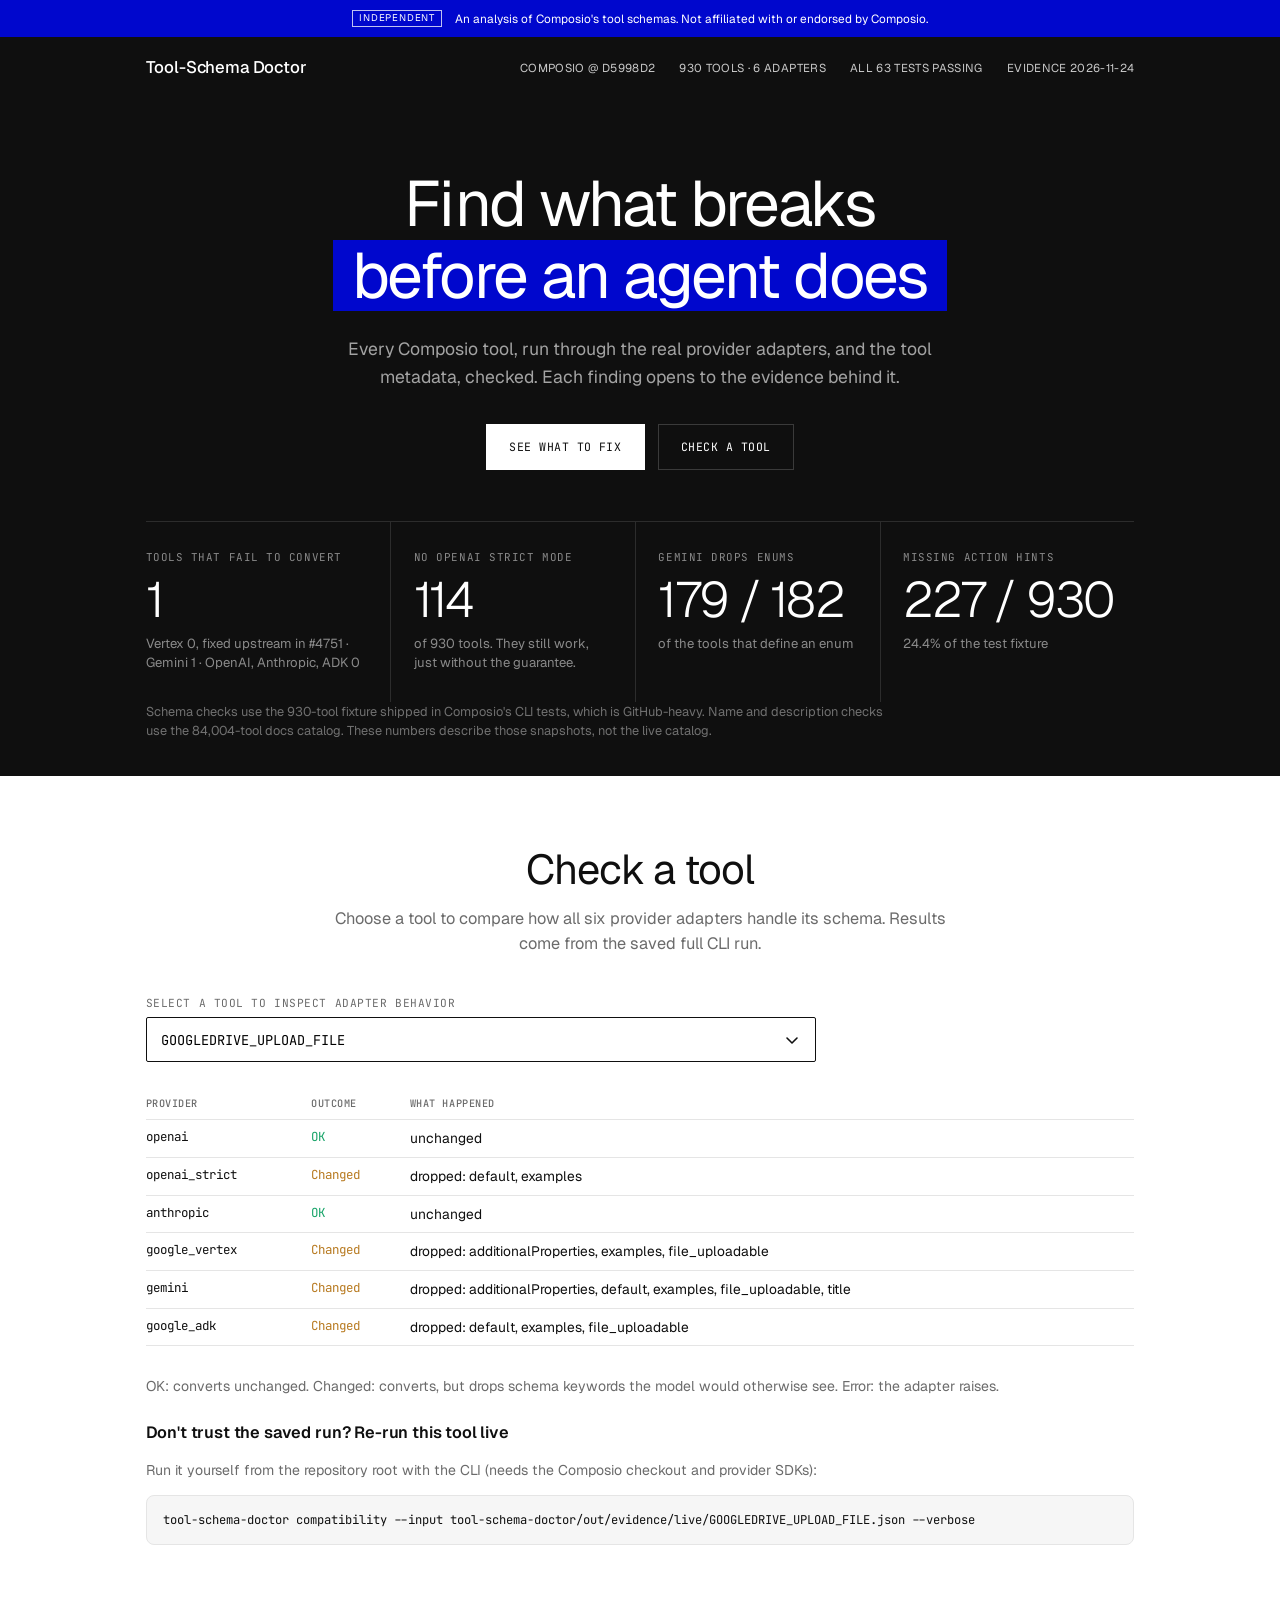
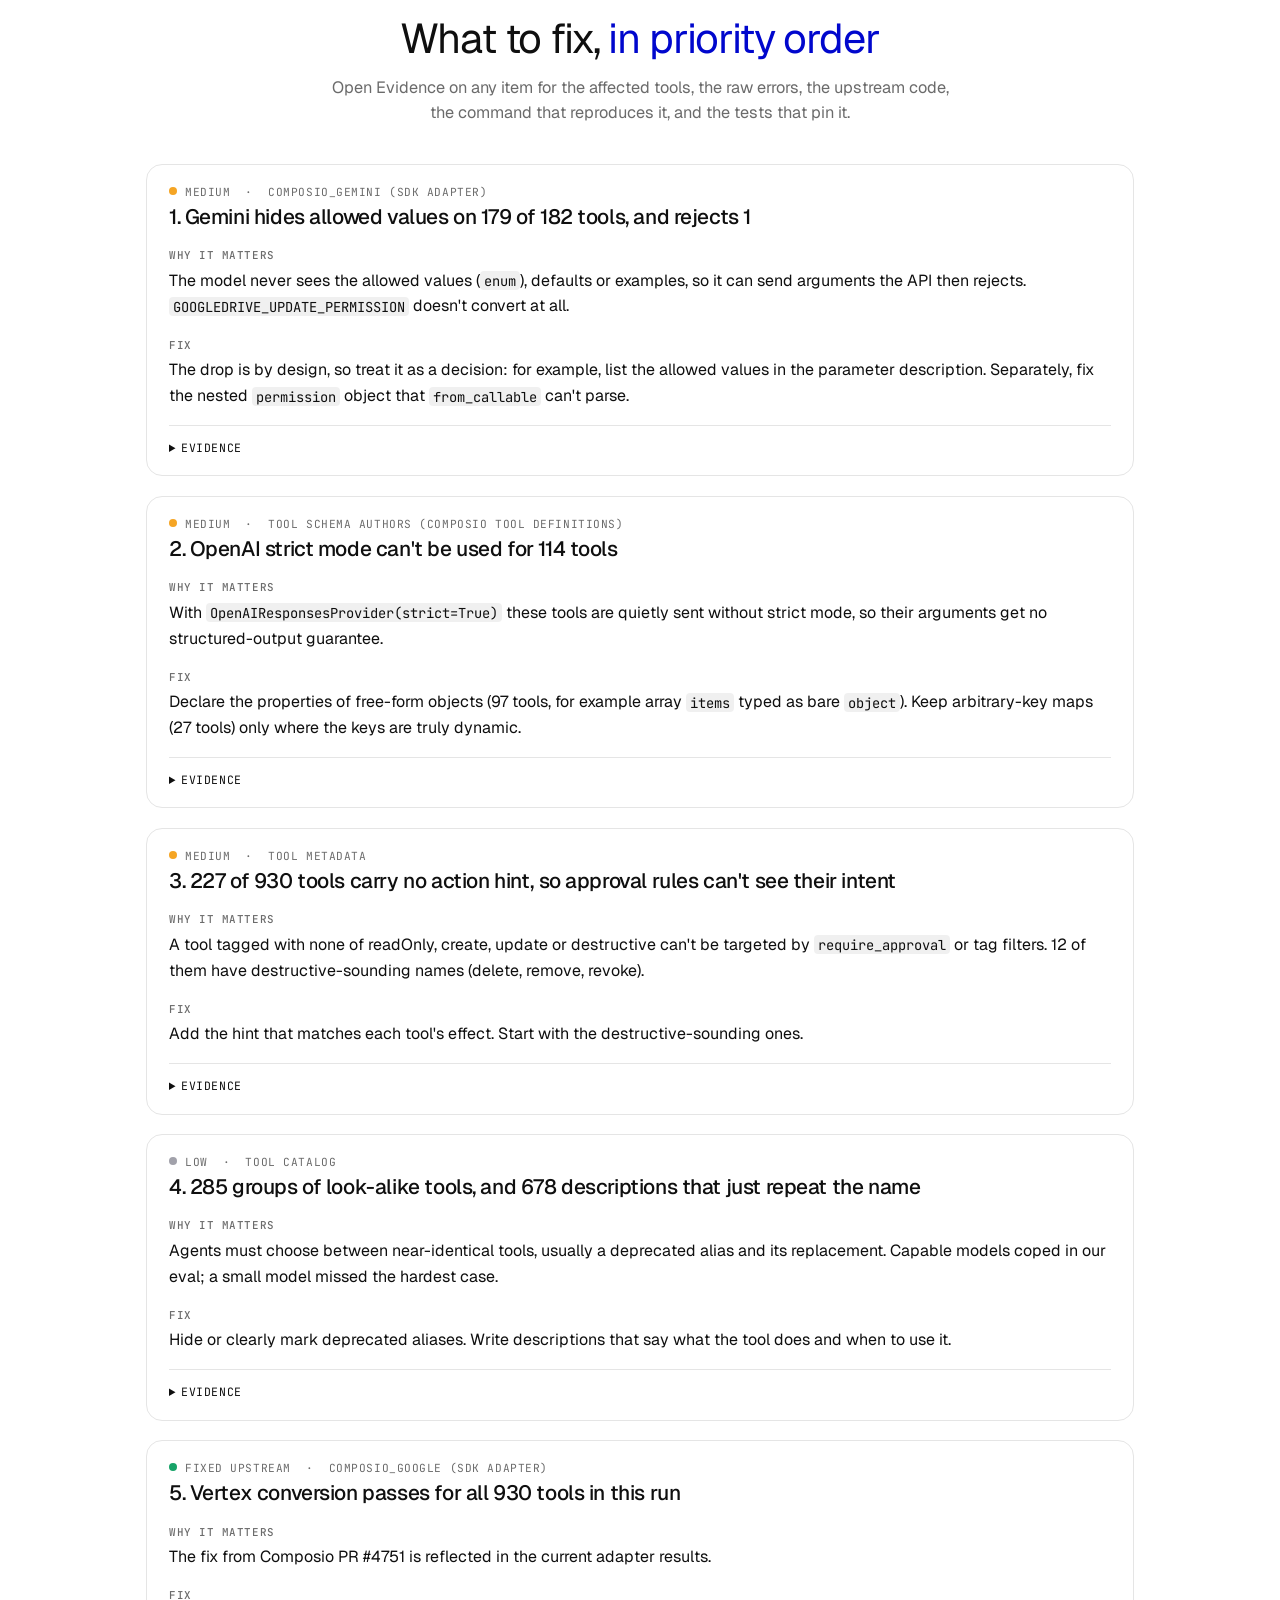
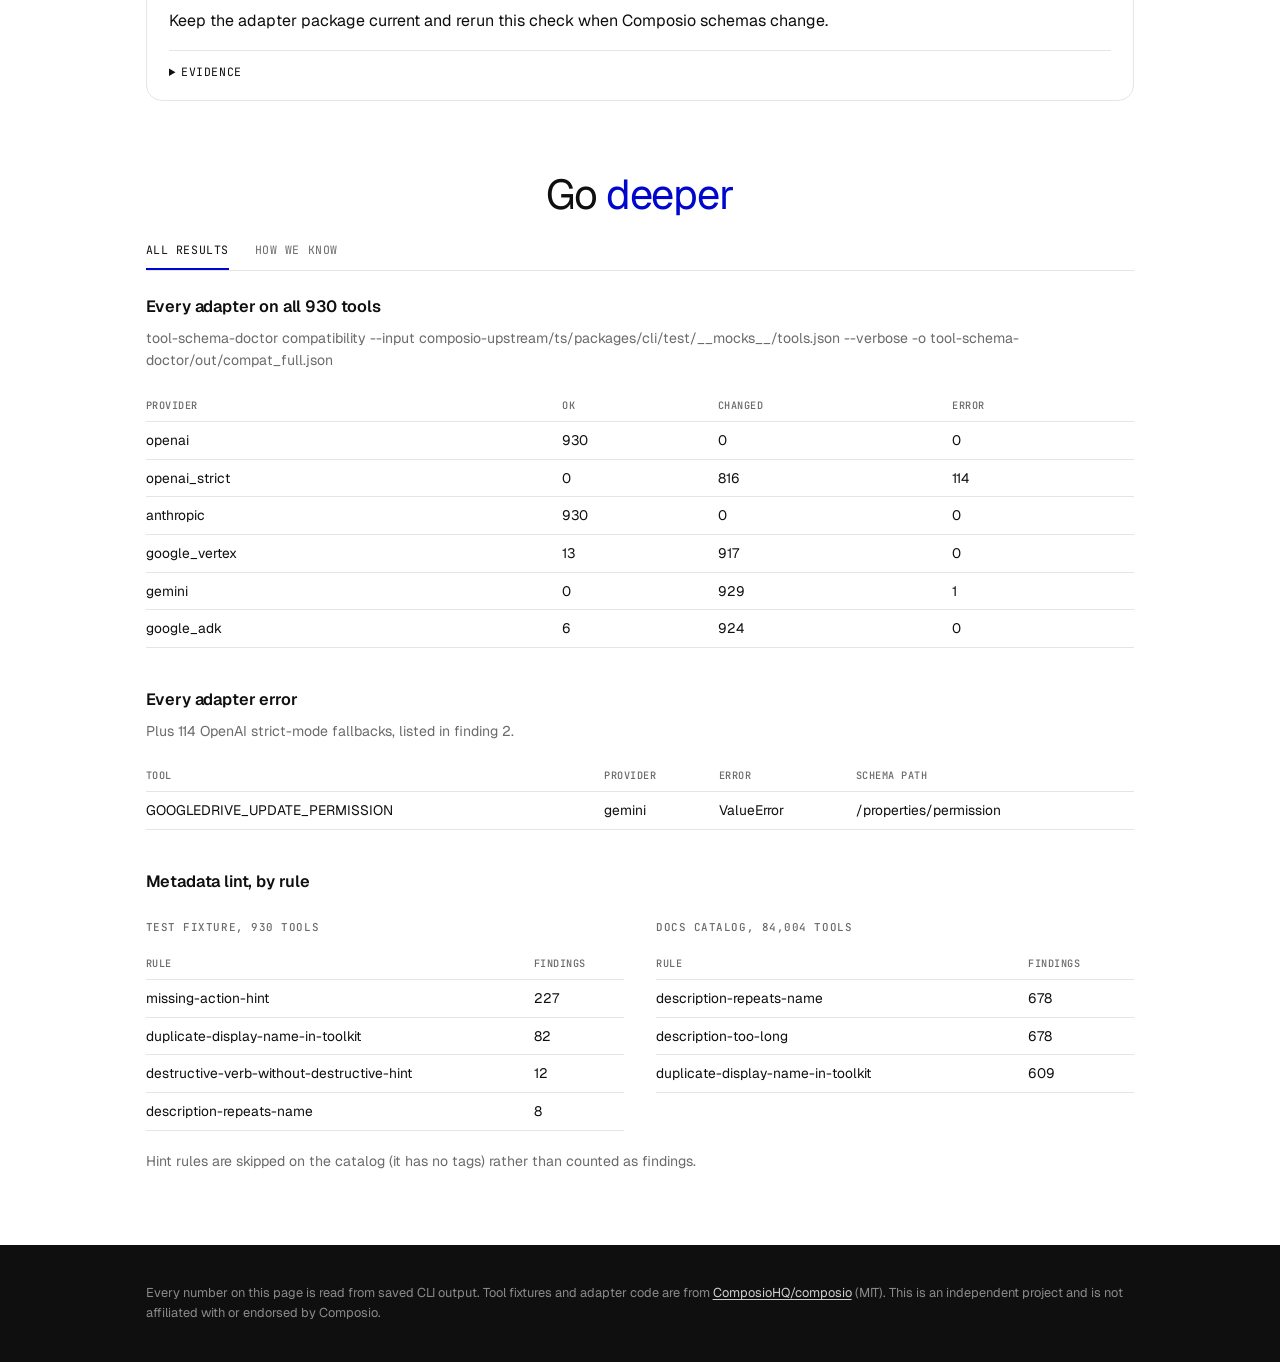
==== commit aeb20174: "Refresh Composio analysis at d5998d240eb069e41515a80c628396b8a3fea5d4" ====
--- a/site/index.html
+++ b/site/index.html
@@ -106,7 +106,7 @@
 <div class="strip"><div class="inner"><span class="tag">Independent</span><span>An analysis of Composio's tool schemas. Not affiliated with or endorsed by Composio.</span></div></div>
 <div class="dark"><div class="inner">
 <div class="nav"><div class="brand">Tool-Schema Doctor</div>
-<div class="navr"><a href="https://github.com/ComposioHQ/composio/commit/9c9bc5cde9e437fc87a372a1660b81fa6ce89dc8" target="_blank" rel="noopener">Composio @ 9c9bc5c</a><span>930 tools · 6 adapters</span><span>All 63 tests passing</span><span>Evidence 2026-11-24</span></div></div>
+<div class="navr"><a href="https://github.com/ComposioHQ/composio/commit/d5998d240eb069e41515a80c628396b8a3fea5d4" target="_blank" rel="noopener">Composio @ d5998d2</a><span>930 tools · 6 adapters</span><span>All 63 tests passing</span><span>Evidence 2026-11-24</span></div></div>
 <div class="hero"><h1>Find what breaks <span class="hl">before an agent does</span></h1>
 <p>Every Composio tool, run through the real provider adapters, and the tool metadata, checked. Each finding opens to the evidence behind it.</p>
 <div class="btns"><a class="btn" href="#fixes">See what to fix</a><a class="btn ghost" href="#tool-check">Check a tool</a></div></div>
@@ -132,7 +132,7 @@
 <main class="wrap">
 <div class="sec" id="fixes" style="margin-top:4.4rem">What to fix, <span class="acc">in priority order</span></div>
 <div class="sub">Open Evidence on any item for the affected tools, the raw errors, the upstream code, the command that reproduces it, and the tests that pin it.</div>
-<article class='card'><div class='kicker'><span class='dot d-med'></span>Medium &nbsp;·&nbsp; composio_gemini (SDK adapter)</div><h3>1. Gemini hides allowed values on 179 of 182 tools, and rejects 1</h3><div class='lbl'>Why it matters</div><p>The model never sees the allowed values (<code>enum</code>), defaults or examples, so it can send arguments the API then rejects. <code>GOOGLEDRIVE_UPDATE_PERMISSION</code> doesn't convert at all.</p><div class='lbl'>Fix</div><p>The drop is by design, so treat it as a decision: for example, list the allowed values in the parameter description. Separately, fix the nested <code>permission</code> object that <code>from_callable</code> can't parse.</p><details><summary>Evidence</summary><p><strong>Cause.</strong> Gemini declarations are built from a Python function signature (<code>FunctionDeclaration.from_callable</code>), so only types survive. Dropping <code>enum</code> is intentional and pinned upstream in <a href="https://github.com/ComposioHQ/composio/blob/9c9bc5cde9e437fc87a372a1660b81fa6ce89dc8/python/tests/test_gemini_provider.py#L545" target="_blank" rel="noopener">test_gemini_provider.py, AFC_CASES</a>.</p><div class='lbl'>Keywords Gemini drops, by number of tools</div><div class='scroll'><table><thead><tr><th>keyword</th><th>tools</th></tr></thead><tbody><tr><td>title</td><td>915</td></tr><tr><td>examples</td><td>895</td></tr><tr><td>default</td><td>355</td></tr><tr><td>enum</td><td>179</td></tr><tr><td>additionalProperties</td><td>34</td></tr><tr><td>format</td><td>19</td></tr><tr><td>file_uploadable</td><td>1</td></tr></tbody></table></div><p><strong>Hard failure.</strong> <code>GOOGLEDRIVE_UPDATE_PERMISSION</code>: <code>ValueError: Failed to parse the parameter permission: composio.utils.schema_converter.Permission of function GOOGLEDRIVE_UPDATE_PERMISSION for automatic function calling.Au</code></p><p class='cap'>The run below uses two real tools: the one Gemini rejects, and <code>GITHUB_ACTIVITY_LIST_REPO_S_STARRED_BY_AUTHENTICATED_USER</code>, whose enum it drops.</p><div class='lbl'>Reproduce it, from the repository root</div><pre>tool-schema-doctor compatibility --input tool-schema-doctor/out/evidence/gemini_cases.json --providers gemini --verbose</pre><div class='lbl'>Its output, verbatim &nbsp;·&nbsp; exit code 0 &nbsp;·&nbsp; 3.4s &nbsp;·&nbsp; <a href='evidence/cli/gemini.txt'>full output</a></div><pre>{
+<article class='card'><div class='kicker'><span class='dot d-med'></span>Medium &nbsp;·&nbsp; composio_gemini (SDK adapter)</div><h3>1. Gemini hides allowed values on 179 of 182 tools, and rejects 1</h3><div class='lbl'>Why it matters</div><p>The model never sees the allowed values (<code>enum</code>), defaults or examples, so it can send arguments the API then rejects. <code>GOOGLEDRIVE_UPDATE_PERMISSION</code> doesn't convert at all.</p><div class='lbl'>Fix</div><p>The drop is by design, so treat it as a decision: for example, list the allowed values in the parameter description. Separately, fix the nested <code>permission</code> object that <code>from_callable</code> can't parse.</p><details><summary>Evidence</summary><p><strong>Cause.</strong> Gemini declarations are built from a Python function signature (<code>FunctionDeclaration.from_callable</code>), so only types survive. Dropping <code>enum</code> is intentional and pinned upstream in <a href="https://github.com/ComposioHQ/composio/blob/d5998d240eb069e41515a80c628396b8a3fea5d4/python/tests/test_gemini_provider.py#L545" target="_blank" rel="noopener">test_gemini_provider.py, AFC_CASES</a>.</p><div class='lbl'>Keywords Gemini drops, by number of tools</div><div class='scroll'><table><thead><tr><th>keyword</th><th>tools</th></tr></thead><tbody><tr><td>title</td><td>915</td></tr><tr><td>examples</td><td>895</td></tr><tr><td>default</td><td>355</td></tr><tr><td>enum</td><td>179</td></tr><tr><td>additionalProperties</td><td>34</td></tr><tr><td>format</td><td>19</td></tr><tr><td>file_uploadable</td><td>1</td></tr></tbody></table></div><p><strong>Hard failure.</strong> <code>GOOGLEDRIVE_UPDATE_PERMISSION</code>: <code>ValueError: Failed to parse the parameter permission: composio.utils.schema_converter.Permission of function GOOGLEDRIVE_UPDATE_PERMISSION for automatic function calling.Au</code></p><p class='cap'>The run below uses two real tools: the one Gemini rejects, and <code>GITHUB_ACTIVITY_LIST_REPO_S_STARRED_BY_AUTHENTICATED_USER</code>, whose enum it drops.</p><div class='lbl'>Reproduce it, from the repository root</div><pre>tool-schema-doctor compatibility --input tool-schema-doctor/out/evidence/gemini_cases.json --providers gemini --verbose</pre><div class='lbl'>Its output, verbatim &nbsp;·&nbsp; exit code 0 &nbsp;·&nbsp; 4.8s &nbsp;·&nbsp; <a href='evidence/cli/gemini.txt'>full output</a></div><pre>{
   &quot;input&quot;: &quot;tool-schema-doctor/out/evidence/gemini_cases.json&quot;,
   &quot;tools&quot;: 2,
   &quot;summary&quot;: {
@@ -170,7 +170,7 @@
       &quot;added_keywords&quot;: []
     }
   ]
-}</pre><div class='lbl'>Pinned by tests</div><p>✓ <code>test_gemini_drops_enum</code> &nbsp;·&nbsp; ✓ <code>test_gemini_real_nested_object_failure</code></p></details></article><article class='card'><div class='kicker'><span class='dot d-med'></span>Medium &nbsp;·&nbsp; Tool schema authors (Composio tool definitions)</div><h3>2. OpenAI strict mode can&#x27;t be used for 114 tools</h3><div class='lbl'>Why it matters</div><p>With <code>OpenAIResponsesProvider(strict=True)</code> these tools are quietly sent without strict mode, so their arguments get no structured-output guarantee.</p><div class='lbl'>Fix</div><p>Declare the properties of free-form objects (97 tools, for example array <code>items</code> typed as bare <code>object</code>). Keep arbitrary-key maps (27 tools) only where the keys are truly dynamic.</p><details><summary>Evidence</summary><p><strong>Cause, in the SDK's own words</strong> (<code>to_strict_json_schema</code>). The provider then falls back to non-strict and only logs a warning: <a href="https://github.com/ComposioHQ/composio/blob/9c9bc5cde9e437fc87a372a1660b81fa6ce89dc8/python/composio/core/provider/_openai_responses.py#L84-L99" target="_blank" rel="noopener">_openai_responses.py, lines 84 to 99</a>.</p><div class='scroll'><table><thead><tr><th>unsupported</th><th>tools</th><th>what it means</th><th>example</th></tr></thead><tbody><tr><td>properties</td><td>97</td><td>free-form object accepts arbitrary keys</td><td>GITHUB_ADD_AN_EMAIL_ADDRESS_FOR_THE_AUTHENTICATED_USER → properties.emails.items</td></tr><tr><td>additionalProperties</td><td>27</td><td>object accepts arbitrary keys</td><td>GITHUB_CREATE_AN_ORGANIZATION_REPOSITORY → properties.custom_properties</td></tr></tbody></table></div><div class='lbl'>Reproduce it, from the repository root</div><pre>tool-schema-doctor compatibility --input composio-upstream/ts/packages/cli/test/__mocks__/tools.json --providers openai_strict</pre><div class='lbl'>Its output, verbatim &nbsp;·&nbsp; exit code 0 &nbsp;·&nbsp; 3.2s &nbsp;·&nbsp; <a href='evidence/cli/strict.txt'>full output</a></div><pre>{
+}</pre><div class='lbl'>Pinned by tests</div><p>✓ <code>test_gemini_drops_enum</code> &nbsp;·&nbsp; ✓ <code>test_gemini_real_nested_object_failure</code></p></details></article><article class='card'><div class='kicker'><span class='dot d-med'></span>Medium &nbsp;·&nbsp; Tool schema authors (Composio tool definitions)</div><h3>2. OpenAI strict mode can&#x27;t be used for 114 tools</h3><div class='lbl'>Why it matters</div><p>With <code>OpenAIResponsesProvider(strict=True)</code> these tools are quietly sent without strict mode, so their arguments get no structured-output guarantee.</p><div class='lbl'>Fix</div><p>Declare the properties of free-form objects (97 tools, for example array <code>items</code> typed as bare <code>object</code>). Keep arbitrary-key maps (27 tools) only where the keys are truly dynamic.</p><details><summary>Evidence</summary><p><strong>Cause, in the SDK's own words</strong> (<code>to_strict_json_schema</code>). The provider then falls back to non-strict and only logs a warning: <a href="https://github.com/ComposioHQ/composio/blob/d5998d240eb069e41515a80c628396b8a3fea5d4/python/composio/core/provider/_openai_responses.py#L84-L99" target="_blank" rel="noopener">_openai_responses.py, lines 84 to 99</a>.</p><div class='scroll'><table><thead><tr><th>unsupported</th><th>tools</th><th>what it means</th><th>example</th></tr></thead><tbody><tr><td>properties</td><td>97</td><td>free-form object accepts arbitrary keys</td><td>GITHUB_ADD_AN_EMAIL_ADDRESS_FOR_THE_AUTHENTICATED_USER → properties.emails.items</td></tr><tr><td>additionalProperties</td><td>27</td><td>object accepts arbitrary keys</td><td>GITHUB_CREATE_AN_ORGANIZATION_REPOSITORY → properties.custom_properties</td></tr></tbody></table></div><div class='lbl'>Reproduce it, from the repository root</div><pre>tool-schema-doctor compatibility --input composio-upstream/ts/packages/cli/test/__mocks__/tools.json --providers openai_strict</pre><div class='lbl'>Its output, verbatim &nbsp;·&nbsp; exit code 0 &nbsp;·&nbsp; 4.3s &nbsp;·&nbsp; <a href='evidence/cli/strict.txt'>full output</a></div><pre>{
   &quot;input&quot;: &quot;composio-upstream/ts/packages/cli/test/__mocks__/tools.json&quot;,
   &quot;tools&quot;: 930,
   &quot;summary&quot;: {
@@ -200,7 +200,7 @@
       &quot;schema_path&quot;: null,
       &quot;where&quot;: &quot;/home/runner/work/Composio-tool-schema-doctor/Composio-tool-schema-doctor/tool-schema-doctor/src/tool_schema_doctor/providers.py&quot;,
       &quot;dropped_keywords&quot;: [],
-… 1236 more lines</pre><div class='lbl'>Pinned by tests</div><p>✓ <code>test_openai_strict_reports_sdk_reason_for_free_form_object</code></p></details></article><article class='card'><div class='kicker'><span class='dot d-med'></span>Medium &nbsp;·&nbsp; Tool metadata</div><h3>3. 227 of 930 tools carry no action hint, so approval rules can&#x27;t see their intent</h3><div class='lbl'>Why it matters</div><p>A tool tagged with none of readOnly, create, update or destructive can't be targeted by <code>require_approval</code> or tag filters. 12 of them have destructive-sounding names (delete, remove, revoke).</p><div class='lbl'>Fix</div><p>Add the hint that matches each tool's effect. Start with the destructive-sounding ones.</p><details><summary>Evidence</summary><p><strong>Why the tags matter, in the code.</strong> Composio's Tool Router filters and gates tools by these tags (<a href="https://github.com/ComposioHQ/composio/blob/9c9bc5cde9e437fc87a372a1660b81fa6ce89dc8/python/composio/core/models/tool_router.py#L120-L127" target="_blank" rel="noopener">ToolRouterTag</a>). Its <a href="https://github.com/ComposioHQ/composio/blob/9c9bc5cde9e437fc87a372a1660b81fa6ce89dc8/python/composio/core/models/tool_router.py#L247-L259" target="_blank" rel="noopener">require_approval</a> docstring reads: <em>"Tools with any of these tags need the user's approval before they run."</em></p><div class='lbl'>Destructive-sounding tools without destructiveHint (12, a name-based heuristic: review each)</div><div class='scroll'><table><thead><tr><th>tool</th><th>hint tags it has today</th></tr></thead><tbody><tr><td>GITHUB_DISABLE_A_WORKFLOW</td><td>openWorldHint, updateHint</td></tr><tr><td>GITHUB_DISABLE_REPOSITORY_ACTIONS_IN_ORG</td><td>idempotentHint, openWorldHint, updateHint</td></tr><tr><td>GITHUB_FORCE_CANCEL_A_WORKFLOW_RUN</td><td>openWorldHint, updateHint</td></tr><tr><td>GOOGLEDRIVE_DELETE_COMMENT</td><td>none</td></tr><tr><td>GOOGLEDRIVE_DELETE_REPLY</td><td>none</td></tr><tr><td>GOOGLE_ADMIN_DELETE_USER</td><td>none</td></tr><tr><td>GOOGLE_ADMIN_REMOVE_USER_ALIAS</td><td>none</td></tr><tr><td>GOOGLE_ADMIN_REMOVE_USER_FROM_GROUP</td><td>none</td></tr><tr><td>GOOGLE_CLASSROOM_COURSES_ANNOUNCEMENTS_DELETE</td><td>none</td></tr><tr><td>GOOGLE_CLASSROOM_COURSES_DELETE</td><td>none</td></tr><tr><td>GOOGLE_CLASSROOM_COURSES_TOPICS_DELETE</td><td>none</td></tr><tr><td>GOOGLE_CLASSROOM_COURSE_WORK_DELETE</td><td>none</td></tr></tbody></table></div><div class='lbl'>Reproduce it, from the repository root</div><pre>tool-schema-doctor lint --input composio-upstream/ts/packages/cli/test/__mocks__/tools.json --rules missing-action-hint,destructive-verb-without-destructive-hint</pre><div class='lbl'>Its output, verbatim &nbsp;·&nbsp; exit code 0 &nbsp;·&nbsp; 0.1s &nbsp;·&nbsp; <a href='evidence/cli/hints.txt'>full output</a></div><pre>{
+… 1236 more lines</pre><div class='lbl'>Pinned by tests</div><p>✓ <code>test_openai_strict_reports_sdk_reason_for_free_form_object</code></p></details></article><article class='card'><div class='kicker'><span class='dot d-med'></span>Medium &nbsp;·&nbsp; Tool metadata</div><h3>3. 227 of 930 tools carry no action hint, so approval rules can&#x27;t see their intent</h3><div class='lbl'>Why it matters</div><p>A tool tagged with none of readOnly, create, update or destructive can't be targeted by <code>require_approval</code> or tag filters. 12 of them have destructive-sounding names (delete, remove, revoke).</p><div class='lbl'>Fix</div><p>Add the hint that matches each tool's effect. Start with the destructive-sounding ones.</p><details><summary>Evidence</summary><p><strong>Why the tags matter, in the code.</strong> Composio's Tool Router filters and gates tools by these tags (<a href="https://github.com/ComposioHQ/composio/blob/d5998d240eb069e41515a80c628396b8a3fea5d4/python/composio/core/models/tool_router.py#L120-L127" target="_blank" rel="noopener">ToolRouterTag</a>). Its <a href="https://github.com/ComposioHQ/composio/blob/d5998d240eb069e41515a80c628396b8a3fea5d4/python/composio/core/models/tool_router.py#L247-L259" target="_blank" rel="noopener">require_approval</a> docstring reads: <em>"Tools with any of these tags need the user's approval before they run."</em></p><div class='lbl'>Destructive-sounding tools without destructiveHint (12, a name-based heuristic: review each)</div><div class='scroll'><table><thead><tr><th>tool</th><th>hint tags it has today</th></tr></thead><tbody><tr><td>GITHUB_DISABLE_A_WORKFLOW</td><td>openWorldHint, updateHint</td></tr><tr><td>GITHUB_DISABLE_REPOSITORY_ACTIONS_IN_ORG</td><td>idempotentHint, openWorldHint, updateHint</td></tr><tr><td>GITHUB_FORCE_CANCEL_A_WORKFLOW_RUN</td><td>openWorldHint, updateHint</td></tr><tr><td>GOOGLEDRIVE_DELETE_COMMENT</td><td>none</td></tr><tr><td>GOOGLEDRIVE_DELETE_REPLY</td><td>none</td></tr><tr><td>GOOGLE_ADMIN_DELETE_USER</td><td>none</td></tr><tr><td>GOOGLE_ADMIN_REMOVE_USER_ALIAS</td><td>none</td></tr><tr><td>GOOGLE_ADMIN_REMOVE_USER_FROM_GROUP</td><td>none</td></tr><tr><td>GOOGLE_CLASSROOM_COURSES_ANNOUNCEMENTS_DELETE</td><td>none</td></tr><tr><td>GOOGLE_CLASSROOM_COURSES_DELETE</td><td>none</td></tr><tr><td>GOOGLE_CLASSROOM_COURSES_TOPICS_DELETE</td><td>none</td></tr><tr><td>GOOGLE_CLASSROOM_COURSE_WORK_DELETE</td><td>none</td></tr></tbody></table></div><div class='lbl'>Reproduce it, from the repository root</div><pre>tool-schema-doctor lint --input composio-upstream/ts/packages/cli/test/__mocks__/tools.json --rules missing-action-hint,destructive-verb-without-destructive-hint</pre><div class='lbl'>Its output, verbatim &nbsp;·&nbsp; exit code 0 &nbsp;·&nbsp; 0.1s &nbsp;·&nbsp; <a href='evidence/cli/hints.txt'>full output</a></div><pre>{
   &quot;input&quot;: &quot;composio-upstream/ts/packages/cli/test/__mocks__/tools.json&quot;,
   &quot;source&quot;: &quot;mock&quot;,
   &quot;tools&quot;: 930,
@@ -230,7 +230,7 @@
     {
       &quot;rule_id&quot;: &quot;missing-action-hint&quot;,
       &quot;severity&quot;: &quot;warning&quot;,
-… 1990 more lines</pre><div class='lbl'>Pinned by tests</div><p>✓ <code>test_missing_action_hint_positive_and_negative</code> &nbsp;·&nbsp; ✓ <code>test_destructive_verb_without_hint</code></p></details></article><article class='card'><div class='kicker'><span class='dot d-low'></span>Low &nbsp;·&nbsp; Tool catalog</div><h3>4. 285 groups of look-alike tools, and 678 descriptions that just repeat the name</h3><div class='lbl'>Why it matters</div><p>Agents must choose between near-identical tools, usually a deprecated alias and its replacement. Capable models coped in our eval; a small model missed the hardest case.</p><div class='lbl'>Fix</div><p>Hide or clearly mark deprecated aliases. Write descriptions that say what the tool does and when to use it.</p><details><summary>Evidence</summary><div class='lbl'>Same display name, same toolkit (285 groups in the catalog). Examples</div><div class='scroll'><table><thead><tr><th>toolkit</th><th>display name</th><th>tools</th></tr></thead><tbody><tr><td>github</td><td>Check if pull request merged</td><td>GITHUB_CHECK_IF_PULL_REQUEST_HAS_BEEN_MERGED · GITHUB_CHECK_IF_PULL_REQUEST_MERGED</td></tr><tr><td>github</td><td>Check if repo starred by auth user</td><td>GITHUB_CHECK_IF_REPO_STARRED_BY_AUTH_USER · GITHUB_IS_REPOSITORY_STARRED_BY_THE_USER</td></tr><tr><td>github</td><td>List organizations for a user</td><td>GITHUB_LIST_ORGANIZATIONS_FOR_A_USER · GITHUB_LIST_ORGANIZATIONS_FOR_USER</td></tr><tr><td>github</td><td>Search issues and pull requests</td><td>GITHUB_SEARCH_ISSUES · GITHUB_SEARCH_ISSUES_AND_PULL_REQUESTS</td></tr><tr><td>slack</td><td>Send message</td><td>SLACK_CHAT_POST_MESSAGE · SLACK_SEND_MESSAGE</td></tr><tr><td>slack</td><td>Leave conversation channel</td><td>SLACK_LEAVE_A_CONVERSATION · SLACK_LEAVE_CONVERSATION</td></tr></tbody></table></div><p><strong>Descriptions that only repeat the name:</strong> 678, for example <code>AMBIGUOUS_MCP_LIST_SHARED_DRIVE_MEMBERS</code>, <code>ASANA_ADD_CUSTOM_FIELD_SETTING_FOR_PROJECT</code>, <code>ASANA_CREATE_BUDGET</code>.</p><div class='lbl'>Does it confuse a model? Selection eval, 27 hand-curated look-alike tasks, selection only</div><div class='scroll'><table><thead><tr><th>model</th><th>correct</th><th>missed</th></tr></thead><tbody><tr><td>gpt-oss-20b</td><td>27/27</td><td>none</td></tr><tr><td>qwen3.8-27b</td><td>27/27</td><td>none</td></tr><tr><td>allam-2-7b</td><td>26/27</td><td>t27</td></tr></tbody></table></div><p class='cap'>Exploratory: a small curated set, and results depend on the model and prompt. The one miss (t27) is a debatable case where both tools could set assignees.</p><div class='lbl'>Reproduce it, from the repository root</div><pre>tool-schema-doctor lint --input composio-upstream/docs/public/data/toolkits.json --rules duplicate-display-name-in-toolkit,description-repeats-name</pre><div class='lbl'>Its output, verbatim &nbsp;·&nbsp; exit code 0 &nbsp;·&nbsp; 1.8s &nbsp;·&nbsp; <a href='evidence/cli/names.txt'>full output</a></div><pre>{
+… 1990 more lines</pre><div class='lbl'>Pinned by tests</div><p>✓ <code>test_missing_action_hint_positive_and_negative</code> &nbsp;·&nbsp; ✓ <code>test_destructive_verb_without_hint</code></p></details></article><article class='card'><div class='kicker'><span class='dot d-low'></span>Low &nbsp;·&nbsp; Tool catalog</div><h3>4. 285 groups of look-alike tools, and 678 descriptions that just repeat the name</h3><div class='lbl'>Why it matters</div><p>Agents must choose between near-identical tools, usually a deprecated alias and its replacement. Capable models coped in our eval; a small model missed the hardest case.</p><div class='lbl'>Fix</div><p>Hide or clearly mark deprecated aliases. Write descriptions that say what the tool does and when to use it.</p><details><summary>Evidence</summary><div class='lbl'>Same display name, same toolkit (285 groups in the catalog). Examples</div><div class='scroll'><table><thead><tr><th>toolkit</th><th>display name</th><th>tools</th></tr></thead><tbody><tr><td>github</td><td>Check if pull request merged</td><td>GITHUB_CHECK_IF_PULL_REQUEST_HAS_BEEN_MERGED · GITHUB_CHECK_IF_PULL_REQUEST_MERGED</td></tr><tr><td>github</td><td>Check if repo starred by auth user</td><td>GITHUB_CHECK_IF_REPO_STARRED_BY_AUTH_USER · GITHUB_IS_REPOSITORY_STARRED_BY_THE_USER</td></tr><tr><td>github</td><td>List organizations for a user</td><td>GITHUB_LIST_ORGANIZATIONS_FOR_A_USER · GITHUB_LIST_ORGANIZATIONS_FOR_USER</td></tr><tr><td>github</td><td>Search issues and pull requests</td><td>GITHUB_SEARCH_ISSUES · GITHUB_SEARCH_ISSUES_AND_PULL_REQUESTS</td></tr><tr><td>slack</td><td>Send message</td><td>SLACK_CHAT_POST_MESSAGE · SLACK_SEND_MESSAGE</td></tr><tr><td>slack</td><td>Leave conversation channel</td><td>SLACK_LEAVE_A_CONVERSATION · SLACK_LEAVE_CONVERSATION</td></tr></tbody></table></div><p><strong>Descriptions that only repeat the name:</strong> 678, for example <code>AMBIGUOUS_MCP_LIST_SHARED_DRIVE_MEMBERS</code>, <code>ASANA_ADD_CUSTOM_FIELD_SETTING_FOR_PROJECT</code>, <code>ASANA_CREATE_BUDGET</code>.</p><div class='lbl'>Does it confuse a model? Selection eval, 27 hand-curated look-alike tasks, selection only</div><div class='scroll'><table><thead><tr><th>model</th><th>correct</th><th>missed</th></tr></thead><tbody><tr><td>gpt-oss-20b</td><td>27/27</td><td>none</td></tr><tr><td>qwen3.8-27b</td><td>27/27</td><td>none</td></tr><tr><td>allam-2-7b</td><td>26/27</td><td>t27</td></tr></tbody></table></div><p class='cap'>Exploratory: a small curated set, and results depend on the model and prompt. The one miss (t27) is a debatable case where both tools could set assignees.</p><div class='lbl'>Reproduce it, from the repository root</div><pre>tool-schema-doctor lint --input composio-upstream/docs/public/data/toolkits.json --rules duplicate-display-name-in-toolkit,description-repeats-name</pre><div class='lbl'>Its output, verbatim &nbsp;·&nbsp; exit code 0 &nbsp;·&nbsp; 2.1s &nbsp;·&nbsp; <a href='evidence/cli/names.txt'>full output</a></div><pre>{
   &quot;input&quot;: &quot;composio-upstream/docs/public/data/toolkits.json&quot;,
   &quot;source&quot;: &quot;catalog&quot;,
   &quot;tools&quot;: 96002,
@@ -255,7 +255,7 @@
       &quot;toolkit&quot;: &quot;ambiguous_mcp&quot;,
       &quot;field_path&quot;: null,
       &quot;evidence&quot;: &quot;description=&#x27;List shared drive members.&#x27;&quot;,
-… 1995 more lines</pre><div class='lbl'>Pinned by tests</div><p>✓ <code>test_duplicate_display_name_in_toolkit</code> &nbsp;·&nbsp; ✓ <code>test_description_repeats_name</code></p></details></article><article class='card'><div class='kicker'><span class='dot d-fixed'></span>Fixed upstream &nbsp;·&nbsp; composio_google (SDK adapter)</div><h3>5. Vertex conversion passes for all 930 tools in this run</h3><div class='lbl'>Why it matters</div><p>The fix from Composio PR #4751 is reflected in the current adapter results.</p><div class='lbl'>Fix</div><p>Keep the adapter package current and rerun this check when Composio schemas change.</p><details><summary>Evidence</summary><div class='note'>Fixed upstream in <a href='https://github.com/ComposioHQ/composio/pull/4751' target='_blank' rel='noopener'>#4751</a>, merged 2026-11-13, replacing the top-level-only stripping with a recursive allowlist. It ships in Python SDK 0.33.0 (release PR #5394, open when checked). The results below reflect the analyzed Composio commit and adapter versions listed above.</div><p><strong>Cause, in the code.</strong> The adapter removes <code>examples</code> only from top-level properties (<a href="https://github.com/ComposioHQ/composio/blob/9c9bc5cde9e437fc87a372a1660b81fa6ce89dc8/python/providers/google/composio_google/provider.py#L43-L60" target="_blank" rel="noopener">composio_google/provider.py, lines 43 to 60</a>). Nested <code>examples</code> and <code>file_uploadable</code> reach Vertex's schema parser, which rejects unknown fields.</p><div class='scroll'><table><thead><tr><th>tool</th><th>offending schema path</th><th>error</th></tr></thead><tbody></tbody></table></div><div class='lbl'>Reproduce it, from the repository root</div><pre>tool-schema-doctor compatibility --input composio-upstream/ts/packages/cli/test/__mocks__/tools.json --providers google_vertex</pre><div class='lbl'>Its output, verbatim &nbsp;·&nbsp; exit code 0 &nbsp;·&nbsp; 5.8s &nbsp;·&nbsp; <a href='evidence/cli/vertex.txt'>full output</a></div><pre>{
+… 1995 more lines</pre><div class='lbl'>Pinned by tests</div><p>✓ <code>test_duplicate_display_name_in_toolkit</code> &nbsp;·&nbsp; ✓ <code>test_description_repeats_name</code></p></details></article><article class='card'><div class='kicker'><span class='dot d-fixed'></span>Fixed upstream &nbsp;·&nbsp; composio_google (SDK adapter)</div><h3>5. Vertex conversion passes for all 930 tools in this run</h3><div class='lbl'>Why it matters</div><p>The fix from Composio PR #4751 is reflected in the current adapter results.</p><div class='lbl'>Fix</div><p>Keep the adapter package current and rerun this check when Composio schemas change.</p><details><summary>Evidence</summary><div class='note'>Fixed upstream in <a href='https://github.com/ComposioHQ/composio/pull/4751' target='_blank' rel='noopener'>#4751</a>, merged 2026-11-13, replacing the top-level-only stripping with a recursive allowlist. It ships in Python SDK 0.33.0 (release PR #5394, open when checked). The results below reflect the analyzed Composio commit and adapter versions listed above.</div><p><strong>Cause, in the code.</strong> The adapter removes <code>examples</code> only from top-level properties (<a href="https://github.com/ComposioHQ/composio/blob/d5998d240eb069e41515a80c628396b8a3fea5d4/python/providers/google/composio_google/provider.py#L43-L60" target="_blank" rel="noopener">composio_google/provider.py, lines 43 to 60</a>). Nested <code>examples</code> and <code>file_uploadable</code> reach Vertex's schema parser, which rejects unknown fields.</p><div class='scroll'><table><thead><tr><th>tool</th><th>offending schema path</th><th>error</th></tr></thead><tbody></tbody></table></div><div class='lbl'>Reproduce it, from the repository root</div><pre>tool-schema-doctor compatibility --input composio-upstream/ts/packages/cli/test/__mocks__/tools.json --providers google_vertex</pre><div class='lbl'>Its output, verbatim &nbsp;·&nbsp; exit code 0 &nbsp;·&nbsp; 7.1s &nbsp;·&nbsp; <a href='evidence/cli/vertex.txt'>full output</a></div><pre>{
   &quot;input&quot;: &quot;composio-upstream/ts/packages/cli/test/__mocks__/tools.json&quot;,
   &quot;tools&quot;: 930,
   &quot;summary&quot;: {
@@ -278,13 +278,13 @@
 <p class="cap">Hint rules are skipped on the catalog (it has no tags) rather than counted as findings.</p>
 </section>
 <section class="pane" id="pane-how">
-<div class='h3'>Where the numbers come from</div><div class='scroll'><table><thead><tr><th>item</th><th>value</th><th>check</th></tr></thead><tbody><tr><td>Composio source</td><td>9c9bc5cde9e437fc87a372a1660b81fa6ce89dc8 (2026-11-24)</td><td><a href='https://github.com/ComposioHQ/composio/commit/9c9bc5cde9e437fc87a372a1660b81fa6ce89dc8' target='_blank' rel='noopener'>commit</a></td></tr><tr><td>Local checkout modified?</td><td>no</td><td></td></tr><tr><td>Schema fixture (930 tools)</td><td>git blob b28f3c964992</td><td><a href='https://github.com/ComposioHQ/composio/blob/9c9bc5cde9e437fc87a372a1660b81fa6ce89dc8/ts/packages/cli/test/__mocks__/tools.json' target='_blank' rel='noopener'>file</a></td></tr><tr><td>Name catalog (84,004 tools)</td><td>git blob 7d292eeec96e</td><td><a href='https://github.com/ComposioHQ/composio/blob/9c9bc5cde9e437fc87a372a1660b81fa6ce89dc8/docs/public/data/toolkits.json' target='_blank' rel='noopener'>file</a></td></tr></tbody></table></div>
+<div class='h3'>Where the numbers come from</div><div class='scroll'><table><thead><tr><th>item</th><th>value</th><th>check</th></tr></thead><tbody><tr><td>Composio source</td><td>d5998d240eb069e41515a80c628396b8a3fea5d4 (2026-11-24)</td><td><a href='https://github.com/ComposioHQ/composio/commit/d5998d240eb069e41515a80c628396b8a3fea5d4' target='_blank' rel='noopener'>commit</a></td></tr><tr><td>Local checkout modified?</td><td>no</td><td></td></tr><tr><td>Schema fixture (930 tools)</td><td>git blob b28f3c964992</td><td><a href='https://github.com/ComposioHQ/composio/blob/d5998d240eb069e41515a80c628396b8a3fea5d4/ts/packages/cli/test/__mocks__/tools.json' target='_blank' rel='noopener'>file</a></td></tr><tr><td>Name catalog (84,004 tools)</td><td>git blob 7d292eeec96e</td><td><a href='https://github.com/ComposioHQ/composio/blob/d5998d240eb069e41515a80c628396b8a3fea5d4/docs/public/data/toolkits.json' target='_blank' rel='noopener'>file</a></td></tr></tbody></table></div>
 <div class='h3'>How the checks run</div>
 <ul><li><strong>Real adapters, not copies.</strong> Each check imports the installed provider package (for example <code>composio_google.GoogleProvider</code>) and calls its own <code>wrap_tool</code>.</li>
 <li><strong>Offline.</strong> Network sockets are blocked during conversion, and any attempt to execute a tool raises.</li>
 <li><strong>One bad tool never stops a run.</strong> A missing provider SDK is reported as unavailable, not as a failure.</li></ul>
-<div class='h3'>Adapter versions used</div><div class='scroll'><table><thead><tr><th>package</th><th>version</th></tr></thead><tbody><tr><td>composio</td><td>0.34.0</td></tr><tr><td>composio-openai</td><td>0.34.0</td></tr><tr><td>composio-anthropic</td><td>0.34.0</td></tr><tr><td>composio-google</td><td>0.34.0</td></tr><tr><td>composio-gemini</td><td>0.34.0</td></tr><tr><td>composio-google-adk</td><td>0.34.0</td></tr><tr><td>openai</td><td>3.58.0</td></tr><tr><td>anthropic</td><td>2.13.0</td></tr><tr><td>google-cloud-aiplatform</td><td>2.10.0</td></tr><tr><td>google-genai</td><td>2.34.0</td></tr><tr><td>google-adk</td><td>2.15.0</td></tr><tr><td>groq</td><td>not installed</td></tr></tbody></table></div>
-<div class='h3'>Tests</div><p class="cap">63 of 63 passed, 0 failed, 0 skipped (14.2s).</p><div class='scroll'><table><thead><tr><th>test</th><th>result</th></tr></thead><tbody><tr><td>test_all_rules_registered</td><td>passed</td></tr><tr><td>test_baseline_no_error[anthropic]</td><td>passed</td></tr><tr><td>test_baseline_no_error[gemini]</td><td>passed</td></tr><tr><td>test_baseline_no_error[google_adk]</td><td>passed</td></tr><tr><td>test_baseline_no_error[google_vertex]</td><td>passed</td></tr><tr><td>test_baseline_no_error[openai]</td><td>passed</td></tr><tr><td>test_baseline_no_error[openai_strict]</td><td>passed</td></tr><tr><td>test_builds_a_self_contained_page</td><td>passed</td></tr><tr><td>test_catalog_source_skips_compat</td><td>passed</td></tr><tr><td>test_check_a_tool_shows_the_full_untruncated_adapter_error</td><td>passed</td></tr><tr><td>test_clip_message_keeps_short_and_labels_long</td><td>passed</td></tr><tr><td>test_compatibility_fast_provider</td><td>passed</td></tr><tr><td>test_dashboard_renders_without_exceptions</td><td>passed</td></tr><tr><td>test_dashboard_works_without_the_composio_checkout</td><td>passed</td></tr><tr><td>test_dataset_integrity_against_real_corpus</td><td>passed</td></tr><tr><td>test_dataset_loads_and_shapes</td><td>passed</td></tr><tr><td>test_description_repeats_name</td><td>passed</td></tr><tr><td>test_description_too_long_and_empty</td><td>passed</td></tr><tr><td>test_destructive_verb_without_hint</td><td>passed</td></tr><tr><td>test_duplicate_display_name_in_toolkit</td><td>passed</td></tr><tr><td>test_every_evidence_link_resolves_and_the_lookup_data_is_complete</td><td>passed</td></tr><tr><td>test_fix_list_has_five_findings_and_all_pinned_tests_pass</td><td>passed</td></tr><tr><td>test_fixed_upstream_finding_is_labelled_and_listed_last</td><td>passed</td></tr><tr><td>test_gemini_drops_enum</td><td>passed</td></tr><tr><td>test_gemini_real_nested_object_failure</td><td>passed</td></tr><tr><td>test_inspect</td><td>passed</td></tr><tr><td>test_invalid_slug_is_counted</td><td>passed</td></tr><tr><td>test_lint</td><td>passed</td></tr><tr><td>test_load_invalid_json</td><td>passed</td></tr><tr><td>test_load_missing_file</td><td>passed</td></tr><tr><td>test_load_roundtrip</td><td>passed</td></tr><tr><td>test_long_strict_message_is_reported_in_full</td><td>passed</td></tr><tr><td>test_malformed_raises</td><td>passed</td></tr><tr><td>test_matches_the_streamlit_dashboard</td><td>passed</td></tr><tr><td>test_metrics_with_stub_always_first</td><td>passed</td></tr><tr><td>test_metrics_with_stub_perfect_selector</td><td>passed</td></tr><tr><td>test_missing_action_hint_positive_and_negative</td><td>passed</td></tr><tr><td>test_missing_action_hint_skipped_on_catalog</td><td>passed</td></tr><tr><td>test_missing_input_exit2</td><td>passed</td></tr><tr><td>test_nothing_personal_or_secret_is_published</td><td>passed</td></tr><tr><td>test_offline_blocks_inside_and_restores_after</td><td>passed</td></tr><tr><td>test_offline_restores_even_if_the_run_raises</td><td>passed</td></tr><tr><td>test_openai_strict_reports_sdk_reason_for_free_form_object</td><td>passed</td></tr><tr><td>test_parse_catalog_shape</td><td>passed</td></tr><tr><td>test_parse_mock_shape</td><td>passed</td></tr><tr><td>test_parse_selection_handles_non_dict_and_garbage[&quot;text&quot;]</td><td>passed</td></tr><tr><td>test_parse_selection_handles_non_dict_and_garbage[5]</td><td>passed</td></tr><tr><td>test_parse_selection_handles_non_dict_and_garbage[[]]</td><td>passed</td></tr><tr><td>test_parse_selection_handles_non_dict_and_garbage[]</td><td>passed</td></tr><tr><td>test_parse_selection_handles_non_dict_and_garbage[not json at all]</td><td>passed</td></tr><tr><td>test_parse_selection_handles_non_dict_and_garbage[null]</td><td>passed</td></tr><tr><td>test_parse_selection_missing_slug</td><td>passed</td></tr><tr><td>test_parse_selection_tolerates_case</td><td>passed</td></tr><tr><td>test_report_failing_conversions_table</td><td>passed</td></tr><tr><td>test_report_markdown_no_compat</td><td>passed</td></tr><tr><td>test_report_renders_unicode_without_crashing</td><td>passed</td></tr><tr><td>test_report_writes_files</td><td>passed</td></tr><tr><td>test_run_compatibility_does_not_leave_network_blocked</td><td>passed</td></tr><tr><td>test_unavailable_not_counted_as_error</td><td>passed</td></tr><tr><td>test_unknown_provider_exit2</td><td>passed</td></tr><tr><td>test_vertex_file_uploadable_errors</td><td>passed</td></tr><tr><td>test_vertex_nested_examples_errors</td><td>passed</td></tr><tr><td>test_vertex_top_level_examples_is_stripped_not_error</td><td>passed</td></tr></tbody></table></div>
+<div class='h3'>Adapter versions used</div><div class='scroll'><table><thead><tr><th>package</th><th>version</th></tr></thead><tbody><tr><td>composio</td><td>0.34.0</td></tr><tr><td>composio-openai</td><td>0.34.0</td></tr><tr><td>composio-anthropic</td><td>0.34.0</td></tr><tr><td>composio-google</td><td>0.34.0</td></tr><tr><td>composio-gemini</td><td>0.34.0</td></tr><tr><td>composio-google-adk</td><td>0.34.0</td></tr><tr><td>openai</td><td>3.59.0</td></tr><tr><td>anthropic</td><td>2.14.0</td></tr><tr><td>google-cloud-aiplatform</td><td>2.10.0</td></tr><tr><td>google-genai</td><td>2.34.0</td></tr><tr><td>google-adk</td><td>2.15.0</td></tr><tr><td>groq</td><td>not installed</td></tr></tbody></table></div>
+<div class='h3'>Tests</div><p class="cap">63 of 63 passed, 0 failed, 0 skipped (17.7s).</p><div class='scroll'><table><thead><tr><th>test</th><th>result</th></tr></thead><tbody><tr><td>test_all_rules_registered</td><td>passed</td></tr><tr><td>test_baseline_no_error[anthropic]</td><td>passed</td></tr><tr><td>test_baseline_no_error[gemini]</td><td>passed</td></tr><tr><td>test_baseline_no_error[google_adk]</td><td>passed</td></tr><tr><td>test_baseline_no_error[google_vertex]</td><td>passed</td></tr><tr><td>test_baseline_no_error[openai]</td><td>passed</td></tr><tr><td>test_baseline_no_error[openai_strict]</td><td>passed</td></tr><tr><td>test_builds_a_self_contained_page</td><td>passed</td></tr><tr><td>test_catalog_source_skips_compat</td><td>passed</td></tr><tr><td>test_check_a_tool_shows_the_full_untruncated_adapter_error</td><td>passed</td></tr><tr><td>test_clip_message_keeps_short_and_labels_long</td><td>passed</td></tr><tr><td>test_compatibility_fast_provider</td><td>passed</td></tr><tr><td>test_dashboard_renders_without_exceptions</td><td>passed</td></tr><tr><td>test_dashboard_works_without_the_composio_checkout</td><td>passed</td></tr><tr><td>test_dataset_integrity_against_real_corpus</td><td>passed</td></tr><tr><td>test_dataset_loads_and_shapes</td><td>passed</td></tr><tr><td>test_description_repeats_name</td><td>passed</td></tr><tr><td>test_description_too_long_and_empty</td><td>passed</td></tr><tr><td>test_destructive_verb_without_hint</td><td>passed</td></tr><tr><td>test_duplicate_display_name_in_toolkit</td><td>passed</td></tr><tr><td>test_every_evidence_link_resolves_and_the_lookup_data_is_complete</td><td>passed</td></tr><tr><td>test_fix_list_has_five_findings_and_all_pinned_tests_pass</td><td>passed</td></tr><tr><td>test_fixed_upstream_finding_is_labelled_and_listed_last</td><td>passed</td></tr><tr><td>test_gemini_drops_enum</td><td>passed</td></tr><tr><td>test_gemini_real_nested_object_failure</td><td>passed</td></tr><tr><td>test_inspect</td><td>passed</td></tr><tr><td>test_invalid_slug_is_counted</td><td>passed</td></tr><tr><td>test_lint</td><td>passed</td></tr><tr><td>test_load_invalid_json</td><td>passed</td></tr><tr><td>test_load_missing_file</td><td>passed</td></tr><tr><td>test_load_roundtrip</td><td>passed</td></tr><tr><td>test_long_strict_message_is_reported_in_full</td><td>passed</td></tr><tr><td>test_malformed_raises</td><td>passed</td></tr><tr><td>test_matches_the_streamlit_dashboard</td><td>passed</td></tr><tr><td>test_metrics_with_stub_always_first</td><td>passed</td></tr><tr><td>test_metrics_with_stub_perfect_selector</td><td>passed</td></tr><tr><td>test_missing_action_hint_positive_and_negative</td><td>passed</td></tr><tr><td>test_missing_action_hint_skipped_on_catalog</td><td>passed</td></tr><tr><td>test_missing_input_exit2</td><td>passed</td></tr><tr><td>test_nothing_personal_or_secret_is_published</td><td>passed</td></tr><tr><td>test_offline_blocks_inside_and_restores_after</td><td>passed</td></tr><tr><td>test_offline_restores_even_if_the_run_raises</td><td>passed</td></tr><tr><td>test_openai_strict_reports_sdk_reason_for_free_form_object</td><td>passed</td></tr><tr><td>test_parse_catalog_shape</td><td>passed</td></tr><tr><td>test_parse_mock_shape</td><td>passed</td></tr><tr><td>test_parse_selection_handles_non_dict_and_garbage[&quot;text&quot;]</td><td>passed</td></tr><tr><td>test_parse_selection_handles_non_dict_and_garbage[5]</td><td>passed</td></tr><tr><td>test_parse_selection_handles_non_dict_and_garbage[[]]</td><td>passed</td></tr><tr><td>test_parse_selection_handles_non_dict_and_garbage[]</td><td>passed</td></tr><tr><td>test_parse_selection_handles_non_dict_and_garbage[not json at all]</td><td>passed</td></tr><tr><td>test_parse_selection_handles_non_dict_and_garbage[null]</td><td>passed</td></tr><tr><td>test_parse_selection_missing_slug</td><td>passed</td></tr><tr><td>test_parse_selection_tolerates_case</td><td>passed</td></tr><tr><td>test_report_failing_conversions_table</td><td>passed</td></tr><tr><td>test_report_markdown_no_compat</td><td>passed</td></tr><tr><td>test_report_renders_unicode_without_crashing</td><td>passed</td></tr><tr><td>test_report_writes_files</td><td>passed</td></tr><tr><td>test_run_compatibility_does_not_leave_network_blocked</td><td>passed</td></tr><tr><td>test_unavailable_not_counted_as_error</td><td>passed</td></tr><tr><td>test_unknown_provider_exit2</td><td>passed</td></tr><tr><td>test_vertex_file_uploadable_errors</td><td>passed</td></tr><tr><td>test_vertex_nested_examples_errors</td><td>passed</td></tr><tr><td>test_vertex_top_level_examples_is_stripped_not_error</td><td>passed</td></tr></tbody></table></div>
 <div class='h3'>Reproduce everything</div>
 <pre>pip install -e "tool-schema-doctor[all,dashboard]"
 python tool-schema-doctor/make_evidence.py   # every command on this page, the tests, and the provenance above
@@ -293,7 +293,7 @@
 </section>
 
 </main>
-<div class="footer" style="margin-top:4.5rem"><div class="inner">Every number on this page is read from saved CLI output. Tool fixtures and adapter code are from <a href="https://github.com/ComposioHQ/composio/tree/9c9bc5cde9e437fc87a372a1660b81fa6ce89dc8" target="_blank" rel="noopener">ComposioHQ/composio</a> (MIT). This is an independent project and is not affiliated with or endorsed by Composio.</div></div>
+<div class="footer" style="margin-top:4.5rem"><div class="inner">Every number on this page is read from saved CLI output. Tool fixtures and adapter code are from <a href="https://github.com/ComposioHQ/composio/tree/d5998d240eb069e41515a80c628396b8a3fea5d4" target="_blank" rel="noopener">ComposioHQ/composio</a> (MIT). This is an independent project and is not affiliated with or endorsed by Composio.</div></div>
 <script type="application/json" id="data">{"GITHUB_ACCEPT_A_REPOSITORY_INVITATION":[["openai","OK","unchanged",""],["openai_strict","Changed","dropped: examples",""],["anthropic","OK","unchanged",""],["google_vertex","Changed","dropped: examples",""],["gemini","Changed","dropped: examples, title",""],["google_adk","Changed","dropped: examples",""]],"GITHUB_ACTIVITY_LIST_REPO_S_STARRED_BY_AUTHENTICATED_USER":[["openai","OK","unchanged",""],["openai_strict","Changed","dropped: default, examples",""],["anthropic","OK","unchanged",""],["google_vertex","Changed","dropped: examples",""],["gemini","Changed","dropped: default, enum, examples, title",""],["google_adk","Changed","dropped: default, examples",""]],"GITHUB_ACTIVITY_LIST_STARGAZERS_FOR_REPO":[["openai","OK","unchanged",""],["openai_strict","Changed","dropped: default, examples",""],["anthropic","OK","unchanged",""],["google_vertex","Changed","dropped: examples",""],["gemini","Changed","dropped: default, examples, title",""],["google_adk","Changed","dropped: default, examples",""]],"GITHUB_ACTIVITY_STAR_REPO_FOR_AUTHENTICATED_USER":[["openai","OK","unchanged",""],["openai_strict","Changed","dropped: examples",""],["anthropic","OK","unchanged",""],["google_vertex","Changed","dropped: examples",""],["gemini","Changed","dropped: examples, title",""],["google_adk","Changed","dropped: examples",""]],"GITHUB_ADD_AN_EMAIL_ADDRESS_FOR_THE_AUTHENTICATED_USER":[["openai","OK","unchanged",""],["openai_strict","Error","ValueError: strict-unsupported: properties.emails.items: properties (free-form object accepts arbitrary keys)",""],["anthropic","OK","unchanged",""],["google_vertex","OK","unchanged",""],["gemini","Changed","dropped: title",""],["google_adk","OK","unchanged",""]],"GITHUB_ADD_APP_ACCESS_RESTRICTIONS":[["openai","OK","unchanged",""],["openai_strict","Changed","dropped: examples",""],["anthropic","OK","unchanged",""],["google_vertex","Changed","dropped: examples",""],["gemini","Changed","dropped: examples, title",""],["google_adk","Changed","dropped: examples",""]],"GITHUB_ADD_ASSIGNEES_TO_AN_ISSUE":[["openai","OK","unchanged",""],["openai_strict","Error","ValueError: strict-unsupported: properties.assignees.items: properties (free-form object accepts arbitrary keys)",""],["anthropic","OK","unchanged",""],["google_vertex","Changed","dropped: examples",""],["gemini","Changed","dropped: examples, title",""],["google_adk","Changed","dropped: examples",""]],"GITHUB_ADD_A_REPOSITORY_COLLABORATOR":[["openai","OK","unchanged",""],["openai_strict","Changed","dropped: default, examples",""],["anthropic","OK","unchanged",""],["google_vertex","Changed","dropped: examples",""],["gemini","Changed","dropped: default, examples, title",""],["google_adk","Changed","dropped: default, examples",""]],"GITHUB_ADD_A_REPOSITORY_TO_AN_APP_INSTALLATION":[["openai","OK","unchanged",""],["openai_strict","Changed","dropped: examples",""],["anthropic","OK","unchanged",""],["google_vertex","Changed","dropped: examples",""],["gemini","Changed","dropped: examples, title",""],["google_adk","Changed","dropped: examples",""]],"GITHUB_ADD_A_SELECTED_REPOSITORY_TO_A_USER_SECRET":[["openai","OK","unchanged",""],["openai_strict","Changed","dropped: examples",""],["anthropic","OK","unchanged",""],["google_vertex","Changed","dropped: examples",""],["gemini","Changed","dropped: examples, title",""],["google_adk","Changed","dropped: examples",""]],"GITHUB_ADD_LABELS_TO_AN_ISSUE":[["openai","OK","unchanged",""],["openai_strict","Changed","dropped: examples",""],["anthropic","OK","unchanged",""],["google_vertex","Changed","dropped: examples",""],["gemini","Changed","dropped: examples, title",""],["google_adk","Changed","dropped: examples",""]],"GITHUB_ADD_ORG_RUNNER_LABELS":[["openai","OK","unchanged",""],["openai_strict","Error","ValueError: strict-unsupported: properties.labels.items: properties (free-form object accepts arbitrary keys)",""],["anthropic","OK","unchanged",""],["google_vertex","Changed","dropped: examples",""],["gemini","Changed","dropped: examples, title",""],["google_adk","Changed","dropped: examples",""]],"GITHUB_ADD_OR_UPDATE_TEAM_MEMBERSHIP_FOR_A_USER":[["openai","OK","unchanged",""],["openai_strict","Changed","dropped: default, examples",""],["anthropic","OK","unchanged",""],["google_vertex","Changed","dropped: examples",""],["gemini","Changed","dropped: default, enum, examples, title",""],["google_adk","Changed","dropped: default, examples",""]],"GITHUB_ADD_OR_UPDATE_TEAM_PROJECT_PERMISSIONS":[["openai","OK","unchanged",""],["openai_strict","Changed","dropped: examples",""],["anthropic","OK","unchanged",""],["google_vertex","Changed","dropped: examples",""],["gemini","Changed","dropped: enum, examples, title",""],["google_adk","Changed","dropped: examples",""]],"GITHUB_ADD_OR_UPDATE_TEAM_REPOSITORY_PERMISSIONS":[["openai","OK","unchanged",""],["openai_strict","Changed","dropped: default, examples",""],["anthropic","OK","unchanged",""],["google_vertex","Changed","dropped: examples",""],["gemini","Changed","dropped: default, examples, title",""],["google_adk","Changed","dropped: default, examples",""]],"GITHUB_ADD_PROJECT_COLLABORATOR":[["openai","OK","unchanged",""],["openai_strict","Changed","dropped: default, examples",""],["anthropic","OK","unchanged",""],["google_vertex","Changed","dropped: examples",""],["gemini","Changed","dropped: default, enum, examples, title",""],["google_adk","Changed","dropped: default, examples",""]],"GITHUB_ADD_REPO_TO_ORG_SECRET_WITH_SELECTED_ACCESS":[["openai","OK","unchanged",""],["openai_strict","Changed","dropped: examples",""],["anthropic","OK","unchanged",""],["google_vertex","Changed","dropped: examples",""],["gemini","Changed","dropped: examples, title",""],["google_adk","Changed","dropped: examples",""]],"GITHUB_ADD_REPO_TO_ORG_SECRET_WITH_SELECTED_VISIBILITY":[["openai","OK","unchanged",""],["openai_strict","Changed","dropped: examples",""],["anthropic","OK","unchanged",""],["google_vertex","Changed","dropped: examples",""],["gemini","Changed","dropped: examples, title",""],["google_adk","Changed","dropped: examples",""]],"GITHUB_ADD_RUNNER_LABELS":[["openai","OK","unchanged",""],["openai_strict","Error","ValueError: strict-unsupported: properties.labels.items: properties (free-form object accepts arbitrary keys)",""],["anthropic","OK","unchanged",""],["google_vertex","Changed","dropped: examples",""],["gemini","Changed","dropped: examples, title",""],["google_adk","Changed","dropped: examples",""]],"GITHUB_ADD_SELECTED_REPOSITORY_TO_AN_ORGANIZATION_SECRET":[["openai","OK","unchanged",""],["openai_strict","Changed","dropped: examples",""],["anthropic","OK","unchanged",""],["google_vertex","Changed","dropped: examples",""],["gemini","Changed","dropped: examples, title",""],["google_adk","Changed","dropped: examples",""]],"GITHUB_ADD_SELECTED_REPOSITORY_TO_AN_ORGANIZATION_VARIABLE":[["openai","OK","unchanged",""],["openai_strict","Changed","dropped: examples",""],["anthropic","OK","unchanged",""],["google_vertex","Changed","dropped: examples",""],["gemini","Changed","dropped: examples, title",""],["google_adk","Changed","dropped: examples",""]],"GITHUB_ADD_SOCIAL_ACCOUNTS_FOR_THE_AUTHENTICATED_USER":[["openai","OK","unchanged",""],["openai_strict","Error","ValueError: strict-unsupported: properties.account_urls.items: properties (free-form object accepts arbitrary keys)",""],["anthropic","OK","unchanged",""],["google_vertex","Changed","dropped: examples",""],["gemini","Changed","dropped: examples, title",""],["google_adk","Changed","dropped: examples",""]],"GITHUB_ADD_STATUS_CHECK_CONTEXTS":[["openai","OK","unchanged",""],["openai_strict","Changed","dropped: examples",""],["anthropic","OK","unchanged",""],["google_vertex","Changed","dropped: examples",""],["gemini","Changed","dropped: examples, title",""],["google_adk","Changed","dropped: examples",""]],"GITHUB_ADD_TEAM_ACCESS_RESTRICTIONS":[["openai","OK","unchanged",""],["openai_strict","Changed","dropped: examples",""],["anthropic","OK","unchanged",""],["google_vertex","Changed","dropped: examples",""],["gemini","Changed","dropped: examples, title",""],["google_adk","Changed","dropped: examples",""]],"GITHUB_ADD_USERS_TO_CODESPACES_ACCESS_FOR_AN_ORGANIZATION":[["openai","OK","unchanged",""],["openai_strict","Error","ValueError: strict-unsupported: properties.selected_usernames.items: properties (free-form object accepts arbitrary keys)",""],["anthropic","OK","unchanged",""],["google_vertex","Changed","dropped: examples",""],["gemini","Changed","dropped: examples, title",""],["google_adk","Changed","dropped: examples",""]],"GITHUB_ADD_USER_ACCESS_RESTRICTIONS":[["openai","OK","unchanged",""],["openai_strict","Changed","dropped: examples",""],["anthropic","OK","unchanged",""],["google_vertex","Changed","dropped: examples",""],["gemini","Changed","dropped: examples, title",""],["google_adk","Changed","dropped: examples",""]],"GITHUB_APPROVE_A_WORKFLOW_RUN_FOR_A_FORK_PULL_REQUEST":[["openai","OK","unchanged",""],["openai_strict","Changed","dropped: examples",""],["anthropic","OK","unchanged",""],["google_vertex","Changed","dropped: examples",""],["gemini","Changed","dropped: examples, title",""],["google_adk","Changed","dropped: examples",""]],"GITHUB_ASSIGN_AN_ORGANIZATION_ROLE_TO_A_TEAM":[["openai","OK","unchanged",""],["openai_strict","Changed","dropped: examples",""],["anthropic","OK","unchanged",""],["google_vertex","Changed","dropped: examples",""],["gemini","Changed","dropped: examples, title",""],["google_adk","Changed","dropped: examples",""]],"GITHUB_ASSIGN_AN_ORGANIZATION_ROLE_TO_A_USER":[["openai","OK","unchanged",""],["openai_strict","Changed","dropped: examples",""],["anthropic","OK","unchanged",""],["google_vertex","Changed","dropped: examples",""],["gemini","Changed","dropped: examples, title",""],["google_adk","Changed","dropped: examples",""]],"GITHUB_AUTH_USER_DOCKER_CONFLICT_PACKAGES_LIST":[["openai","OK","unchanged",""],["openai_strict","Error","ValueError: strict-unsupported: <root>: properties (free-form object accepts arbitrary keys)",""],["anthropic","OK","unchanged",""],["google_vertex","Changed","dropped: title",""],["gemini","Changed","dropped: title",""],["google_adk","Changed","dropped: title",""]],"GITHUB_BLOCK_A_USER":[["openai","OK","unchanged",""],["openai_strict","Changed","dropped: examples",""],["anthropic","OK","unchanged",""],["google_vertex","Changed","dropped: examples",""],["gemini","Changed","dropped: examples, title",""],["google_adk","Changed","dropped: examples",""]],"GITHUB_BLOCK_A_USER_FROM_AN_ORGANIZATION":[["openai","OK","unchanged",""],["openai_strict","Changed","dropped: examples",""],["anthropic","OK","unchanged",""],["google_vertex","Changed","dropped: examples",""],["gemini","Changed","dropped: examples, title",""],["google_adk","Changed","dropped: examples",""]],"GITHUB_CANCEL_A_GITHUB_PAGES_DEPLOYMENT":[["openai","OK","unchanged",""],["openai_strict","Changed","dropped: examples",""],["anthropic","OK","unchanged",""],["google_vertex","Changed","dropped: examples",""],["gemini","Changed","dropped: examples, title",""],["google_adk","Changed","dropped: examples",""]],"GITHUB_CANCEL_A_WORKFLOW_RUN":[["openai","OK","unchanged",""],["openai_strict","Changed","dropped: examples",""],["anthropic","OK","unchanged",""],["google_vertex","Changed","dropped: examples",""],["gemini","Changed","dropped: examples, title",""],["google_adk","Changed","dropped: examples",""]],"GITHUB_CHECK_A_TOKEN":[["openai","OK","unchanged",""],["openai_strict","Changed","dropped: examples",""],["anthropic","OK","unchanged",""],["google_vertex","Changed","dropped: examples",""],["gemini","Changed","dropped: examples, title",""],["google_adk","Changed","dropped: examples",""]],"GITHUB_CHECK_IF_A_GIST_IS_STARRED":[["openai","OK","unchanged",""],["openai_strict","Changed","dropped: examples",""],["anthropic","OK","unchanged",""],["google_vertex","Changed","dropped: examples",""],["gemini","Changed","dropped: examples, title",""],["google_adk","Changed","dropped: examples",""]],"GITHUB_CHECK_IF_A_PERSON_IS_FOLLOWED_BY_THE_AUTHENTICATED_USER":[["openai","OK","unchanged",""],["openai_strict","Changed","dropped: examples",""],["anthropic","OK","unchanged",""],["google_vertex","Changed","dropped: examples",""],["gemini","Changed","dropped: examples, title",""],["google_adk","Changed","dropped: examples",""]],"GITHUB_CHECK_IF_A_PULL_REQUEST_HAS_BEEN_MERGED":[["openai","OK","unchanged",""],["openai_strict","Changed","dropped: examples",""],["anthropic","OK","unchanged",""],["google_vertex","Changed","dropped: examples",""],["gemini","Changed","dropped: examples, title",""],["google_adk","Changed","dropped: examples",""]],"GITHUB_CHECK_IF_A_REPOSITORY_IS_STARRED_BY_THE_AUTHENTICATED_USER":[["openai","OK","unchanged",""],["openai_strict","Changed","dropped: examples",""],["anthropic","OK","unchanged",""],["google_vertex","Changed","dropped: examples",""],["gemini","Changed","dropped: examples, title",""],["google_adk","Changed","dropped: examples",""]],"GITHUB_CHECK_IF_A_USER_CAN_BE_ASSIGNED":[["openai","OK","unchanged",""],["openai_strict","Changed","dropped: examples",""],["anthropic","OK","unchanged",""],["google_vertex","Changed","dropped: examples",""],["gemini","Changed","dropped: examples, title",""],["google_adk","Changed","dropped: examples",""]],"GITHUB_CHECK_IF_A_USER_CAN_BE_ASSIGNED_TO_A_ISSUE":[["openai","OK","unchanged",""],["openai_strict","Changed","dropped: examples",""],["anthropic","OK","unchanged",""],["google_vertex","Changed","dropped: examples",""],["gemini","Changed","dropped: examples, title",""],["google_adk","Changed","dropped: examples",""]],"GITHUB_CHECK_IF_A_USER_FOLLOWS_ANOTHER_USER":[["openai","OK","unchanged",""],["openai_strict","Changed","dropped: examples",""],["anthropic","OK","unchanged",""],["google_vertex","Changed","dropped: examples",""],["gemini","Changed","dropped: examples, title",""],["google_adk","Changed","dropped: examples",""]],"GITHUB_CHECK_IF_A_USER_IS_A_REPOSITORY_COLLABORATOR":[["openai","OK","unchanged",""],["openai_strict","Changed","dropped: examples",""],["anthropic","OK","unchanged",""],["google_vertex","Changed","dropped: examples",""],["gemini","Changed","dropped: examples, title",""],["google_adk","Changed","dropped: examples",""]],"GITHUB_CHECK_IF_A_USER_IS_BLOCKED_BY_AN_ORGANIZATION":[["openai","OK","unchanged",""],["openai_strict","Changed","dropped: examples",""],["anthropic","OK","unchanged",""],["google_vertex","Changed","dropped: examples",""],["gemini","Changed","dropped: examples, title",""],["google_adk","Changed","dropped: examples",""]],"GITHUB_CHECK_IF_A_USER_IS_BLOCKED_BY_THE_AUTHENTICATED_USER":[["openai","OK","unchanged",""],["openai_strict","Changed","dropped: examples",""],["anthropic","OK","unchanged",""],["google_vertex","Changed","dropped: examples",""],["gemini","Changed","dropped: examples, title",""],["google_adk","Changed","dropped: examples",""]],"GITHUB_CHECK_PRIVATE_VULNERABILITY_REPORTING_STATUS":[["openai","OK","unchanged",""],["openai_strict","Changed","dropped: examples",""],["anthropic","OK","unchanged",""],["google_vertex","Changed","dropped: examples",""],["gemini","Changed","dropped: examples, title",""],["google_adk","Changed","dropped: examples",""]],"GITHUB_CHECK_TEAM_PERMISSIONS_FOR_A_PROJECT":[["openai","OK","unchanged",""],["openai_strict","Changed","dropped: examples",""],["anthropic","OK","unchanged",""],["google_vertex","Changed","dropped: examples",""],["gemini","Changed","dropped: examples, title",""],["google_adk","Changed","dropped: examples",""]],"GITHUB_CHECK_TEAM_PERMISSIONS_FOR_A_REPOSITORY":[["openai","OK","unchanged",""],["openai_strict","Changed","dropped: examples",""],["anthropic","OK","unchanged",""],["google_vertex","Changed","dropped: examples",""],["gemini","Changed","dropped: examples, title",""],["google_adk","Changed","dropped: examples",""]],"GITHUB_CLEAR_REPOSITORY_CACHE_BY_KEY":[["openai","OK","unchanged",""],["openai_strict","Changed","dropped: examples",""],["anthropic","OK","unchanged",""],["google_vertex","Changed","dropped: examples",""],["gemini","Changed","dropped: examples, title",""],["google_adk","Changed","dropped: examples",""]],"GITHUB_CLEAR_SELF_HOSTED_RUNNER_ORG_LABELS":[["openai","OK","unchanged",""],["openai_strict","Changed","dropped: examples",""],["anthropic","OK","unchanged",""],["google_vertex","Changed","dropped: examples",""],["gemini","Changed","dropped: examples, title",""],["google_adk","Changed","dropped: examples",""]],"GITHUB_COMPARE_TWO_COMMITS":[["openai","OK","unchanged",""],["openai_strict","Changed","dropped: default, examples",""],["anthropic","OK","unchanged",""],["google_vertex","Changed","dropped: examples",""],["gemini","Changed","dropped: default, examples, title",""],["google_adk","Changed","dropped: default, examples",""]],"GITHUB_CONFIGURE_JITRUNNER_FOR_ORG":[["openai","OK","unchanged",""],["openai_strict","Error","ValueError: strict-unsupported: properties.labels.items: properties (free-form object accepts arbitrary keys)",""],["anthropic","OK","unchanged",""],["google_vertex","Changed","dropped: examples",""],["gemini","Changed","dropped: default, examples, title",""],["google_adk","Changed","dropped: default, examples",""]],"GITHUB_CONFIGURE_OIDCSUBJECT_CLAIM_TEMPLATE":[["openai","OK","unchanged",""],["openai_strict","Error","ValueError: strict-unsupported: properties.include_claim_keys.items: properties (free-form object accepts arbitrary keys)",""],["anthropic","OK","unchanged",""],["google_vertex","Changed","dropped: examples",""],["gemini","Changed","dropped: examples, title",""],["google_adk","Changed","dropped: examples",""]],"GITHUB_CONVERT_AN_ORGANIZATION_MEMBER_TO_OUTSIDE_COLLABORATOR":[["openai","OK","unchanged",""],["openai_strict","Changed","dropped: default, examples",""],["anthropic","OK","unchanged",""],["google_vertex","Changed","dropped: examples",""],["gemini","Changed","dropped: default, examples, title",""],["google_adk","Changed","dropped: default, examples",""]],"GITHUB_CREATE_AN_AUTOLINK_REFERENCE_FOR_A_REPOSITORY":[["openai","OK","unchanged",""],["openai_strict","Changed","dropped: default, examples",""],["anthropic","OK","unchanged",""],["google_vertex","Changed","dropped: examples",""],["gemini","Changed","dropped: default, examples, title",""],["google_adk","Changed","dropped: default, examples",""]],"GITHUB_CREATE_AN_ENVIRONMENT_VARIABLE":[["openai","OK","unchanged",""],["openai_strict","Changed","dropped: examples",""],["anthropic","OK","unchanged",""],["google_vertex","Changed","dropped: examples",""],["gemini","Changed","dropped: examples, title",""],["google_adk","Changed","dropped: examples",""]],"GITHUB_CREATE_AN_ISSUE":[["openai","OK","unchanged",""],["openai_strict","Error","ValueError: strict-unsupported: properties.assignees.items: properties (free-form object accepts arbitrary keys); properties.labels.items: properties (free-form object accepts arbitrary keys)",""],["anthropic","OK","unchanged",""],["google_vertex","Changed","dropped: examples",""],["gemini","Changed","dropped: examples",""],["google_adk","Changed","dropped: examples",""]],"GITHUB_CREATE_AN_ISSUE_COMMENT":[["openai","OK","unchanged",""],["openai_strict","Changed","dropped: examples",""],["anthropic","OK","unchanged",""],["google_vertex","Changed","dropped: examples",""],["gemini","Changed","dropped: examples, title",""],["google_adk","Changed","dropped: examples",""]],"GITHUB_CREATE_AN_ORGANIZATION_PROJECT":[["openai","OK","unchanged",""],["openai_strict","Changed","dropped: examples",""],["anthropic","OK","unchanged",""],["google_vertex","Changed","dropped: examples",""],["gemini","Changed","dropped: examples, title",""],["google_adk","Changed","dropped: examples",""]],"GITHUB_CREATE_AN_ORGANIZATION_REPOSITORY":[["openai","OK","unchanged",""],["openai_strict","Error","ValueError: strict-unsupported: properties.custom_properties: additionalProperties (object accepts arbitrary keys)",""],["anthropic","OK","unchanged",""],["google_vertex","Changed","dropped: additionalProperties, examples",""],["gemini","Changed","dropped: additionalProperties, default, enum, examples, title",""],["google_adk","Changed","dropped: default, examples",""]],"GITHUB_CREATE_AN_ORGANIZATION_VARIABLE":[["openai","OK","unchanged",""],["openai_strict","Error","ValueError: strict-unsupported: properties.selected_repository_ids.items: properties (free-form object accepts arbitrary keys)",""],["anthropic","OK","unchanged",""],["google_vertex","Changed","dropped: examples",""],["gemini","Changed","dropped: enum, examples, title",""],["google_adk","Changed","dropped: examples",""]],"GITHUB_CREATE_AN_ORGANIZATION_WEBHOOK":[["openai","OK","unchanged",""],["openai_strict","Error","ValueError: strict-unsupported: properties.events.items: properties (free-form object accepts arbitrary keys)",""],["anthropic","OK","unchanged",""],["google_vertex","Changed","dropped: examples",""],["gemini","Changed","dropped: default, examples, format, title",""],["google_adk","Changed","dropped: default, examples, format",""]],"GITHUB_CREATE_A_BLOB":[["openai","OK","unchanged",""],["openai_strict","Changed","dropped: default, examples",""],["anthropic","OK","unchanged",""],["google_vertex","Changed","dropped: examples",""],["gemini","Changed","dropped: default, examples, title",""],["google_adk","Changed","dropped: default, examples",""]],"GITHUB_CREATE_A_CHECK_RUN":[["openai","OK","unchanged",""],["openai_strict","Error","ValueError: strict-unsupported: properties.actions.items: additionalProperties (object accepts arbitrary keys); properties.output__annotations.items: additionalProperties (object accepts arbitrary keys); properties.output__images.items: additionalProperties (object accepts arbitrary keys)",""],["anthropic","OK","unchanged",""],["google_vertex","Changed","dropped: additionalProperties, examples",""],["gemini","Changed","dropped: additionalProperties, default, enum, examples, format, title",""],["google_adk","Changed","dropped: default, examples, format",""]],"GITHUB_CREATE_A_CHECK_SUITE":[["openai","OK","unchanged",""],["openai_strict","Changed","dropped: examples",""],["anthropic","OK","unchanged",""],["google_vertex","Changed","dropped: examples",""],["gemini","Changed","dropped: examples, title",""],["google_adk","Changed","dropped: examples",""]],"GITHUB_CREATE_A_CODESPACE_FOR_THE_AUTHENTICATED_USER":[["openai","OK","unchanged",""],["openai_strict","Changed","dropped: default, examples",""],["anthropic","OK","unchanged",""],["google_vertex","Changed","dropped: additionalProperties, examples",""],["gemini","Changed","dropped: additionalProperties, default, examples, title",""],["google_adk","Changed","dropped: default, examples",""]],"GITHUB_CREATE_A_CODESPACE_FROM_A_PULL_REQUEST":[["openai","OK","unchanged",""],["openai_strict","Changed","dropped: examples",""],["anthropic","OK","unchanged",""],["google_vertex","Changed","dropped: examples",""],["gemini","Changed","dropped: enum, examples, title",""],["google_adk","Changed","dropped: examples",""]],"GITHUB_CREATE_A_CODESPACE_IN_A_REPOSITORY":[["openai","OK","unchanged",""],["openai_strict","Changed","dropped: examples",""],["anthropic","OK","unchanged",""],["google_vertex","Changed","dropped: examples",""],["gemini","Changed","dropped: enum, examples, title",""],["google_adk","Changed","dropped: examples",""]],"GITHUB_CREATE_A_COMMIT":[["openai","OK","unchanged",""],["openai_strict","Error","ValueError: strict-unsupported: properties.parents.items: properties (free-form object accepts arbitrary keys)",""],["anthropic","OK","unchanged",""],["google_vertex","Changed","dropped: examples",""],["gemini","Changed","dropped: examples, format, title",""],["google_adk","Changed","dropped: examples, format",""]],"GITHUB_CREATE_A_COMMIT_COMMENT":[["openai","OK","unchanged",""],["openai_strict","Changed","dropped: examples",""],["anthropic","OK","unchanged",""],["google_vertex","Changed","dropped: examples",""],["gemini","Changed","dropped: examples, title",""],["google_adk","Changed","dropped: examples",""]],"GITHUB_CREATE_A_COMMIT_STATUS":[["openai","OK","unchanged",""],["openai_strict","Changed","dropped: default, examples",""],["anthropic","OK","unchanged",""],["google_vertex","Changed","dropped: examples",""],["gemini","Changed","dropped: default, enum, examples, title",""],["google_adk","Changed","dropped: default, examples",""]],"GITHUB_CREATE_A_CUSTOM_ORGANIZATION_ROLE":[["openai","OK","unchanged",""],["openai_strict","Error","ValueError: strict-unsupported: properties.permissions.items: properties (free-form object accepts arbitrary keys)",""],["anthropic","OK","unchanged",""],["google_vertex","Changed","dropped: examples",""],["gemini","Changed","dropped: examples, title",""],["google_adk","Changed","dropped: examples",""]],"GITHUB_CREATE_A_DEPLOYMENT":[["openai","OK","unchanged",""],["openai_strict","Error","ValueError: strict-unsupported: properties.required_contexts.items: properties (free-form object accepts arbitrary keys)",""],["anthropic","OK","unchanged",""],["google_vertex","Changed","dropped: examples",""],["gemini","Changed","dropped: default, examples, title",""],["google_adk","Changed","dropped: default, examples",""]],"GITHUB_CREATE_A_DEPLOYMENT_BRANCH_POLICY":[["openai","OK","unchanged",""],["openai_strict","Changed","dropped: examples",""],["anthropic","OK","unchanged",""],["google_vertex","Changed","dropped: examples",""],["gemini","Changed","dropped: enum, examples, title",""],["google_adk","Changed","dropped: examples",""]],"GITHUB_CREATE_A_DEPLOYMENT_STATUS":[["openai","OK","unchanged",""],["openai_strict","Changed","dropped: examples",""],["anthropic","OK","unchanged",""],["google_vertex","Changed","dropped: examples",""],["gemini","Changed","dropped: enum, examples, title",""],["google_adk","Changed","dropped: examples",""]],"GITHUB_CREATE_A_DEPLOY_KEY":[["openai","OK","unchanged",""],["openai_strict","Changed","dropped: examples",""],["anthropic","OK","unchanged",""],["google_vertex","Changed","dropped: examples",""],["gemini","Changed","dropped: examples",""],["google_adk","Changed","dropped: examples",""]],"GITHUB_CREATE_A_DISCUSSION":[["openai","OK","unchanged",""],["openai_strict","Changed","dropped: default, examples",""],["anthropic","OK","unchanged",""],["google_vertex","Changed","dropped: examples",""],["gemini","Changed","dropped: default, examples",""],["google_adk","Changed","dropped: default, examples",""]],"GITHUB_CREATE_A_DISCUSSION_COMMENT":[["openai","OK","unchanged",""],["openai_strict","Changed","dropped: examples",""],["anthropic","OK","unchanged",""],["google_vertex","Changed","dropped: examples",""],["gemini","Changed","dropped: examples, title",""],["google_adk","Changed","dropped: examples",""]],"GITHUB_CREATE_A_FORK":[["openai","OK","unchanged",""],["openai_strict","Changed","dropped: examples",""],["anthropic","OK","unchanged",""],["google_vertex","Changed","dropped: examples",""],["gemini","Changed","dropped: examples, title",""],["google_adk","Changed","dropped: examples",""]],"GITHUB_CREATE_A_GIST":[["openai","OK","unchanged",""],["openai_strict","Error","ValueError: strict-unsupported: properties.files.additionalProperties: additionalProperties (object accepts arbitrary keys); properties.files: additionalProperties (object accepts arbitrary keys)",""],["anthropic","OK","unchanged",""],["google_vertex","Changed","dropped: examples",""],["gemini","Changed","dropped: additionalProperties, default, examples, title",""],["google_adk","Changed","dropped: default, examples",""]],"GITHUB_CREATE_A_GIST_COMMENT":[["openai","OK","unchanged",""],["openai_strict","Changed","dropped: examples",""],["anthropic","OK","unchanged",""],["google_vertex","Changed","dropped: examples",""],["gemini","Changed","dropped: examples, title",""],["google_adk","Changed","dropped: examples",""]],"GITHUB_CREATE_A_GITHUB_APP_FROM_A_MANIFEST":[["openai","OK","unchanged",""],["openai_strict","Changed","dropped: examples",""],["anthropic","OK","unchanged",""],["google_vertex","Changed","dropped: examples",""],["gemini","Changed","dropped: examples, title",""],["google_adk","Changed","dropped: examples",""]],"GITHUB_CREATE_A_GITHUB_PAGES_DEPLOYMENT":[["openai","OK","unchanged",""],["openai_strict","Changed","dropped: default, examples",""],["anthropic","OK","unchanged",""],["google_vertex","Changed","dropped: examples",""],["gemini","Changed","dropped: default, examples, title",""],["google_adk","Changed","dropped: default, examples",""]],"GITHUB_CREATE_A_GITHUB_PAGES_SITE":[["openai","OK","unchanged",""],["openai_strict","Changed","dropped: default, examples",""],["anthropic","OK","unchanged",""],["google_vertex","Changed","dropped: examples",""],["gemini","Changed","dropped: default, enum, examples, title",""],["google_adk","Changed","dropped: default, examples",""]],"GITHUB_CREATE_A_LABEL":[["openai","OK","unchanged",""],["openai_strict","Changed","dropped: examples",""],["anthropic","OK","unchanged",""],["google_vertex","Changed","dropped: examples",""],["gemini","Changed","dropped: examples, title",""],["google_adk","Changed","dropped: examples",""]],"GITHUB_CREATE_A_MILESTONE":[["openai","OK","unchanged",""],["openai_strict","Changed","dropped: default, examples",""],["anthropic","OK","unchanged",""],["google_vertex","Changed","dropped: examples",""],["gemini","Changed","dropped: default, enum, examples, format",""],["google_adk","Changed","dropped: default, examples, format",""]],"GITHUB_CREATE_A_PROJECT_CARD":[["openai","OK","unchanged",""],["openai_strict","Changed","dropped: examples",""],["anthropic","OK","unchanged",""],["google_vertex","Changed","dropped: examples",""],["gemini","Changed","dropped: examples, title",""],["google_adk","Changed","dropped: examples",""]],"GITHUB_CREATE_A_PROJECT_COLUMN":[["openai","OK","unchanged",""],["openai_strict","Changed","dropped: examples",""],["anthropic","OK","unchanged",""],["google_vertex","Changed","dropped: examples",""],["gemini","Changed","dropped: examples, title",""],["google_adk","Changed","dropped: examples",""]],"GITHUB_CREATE_A_PULL_REQUEST":[["openai","OK","unchanged",""],["openai_strict","Changed","dropped: examples, format",""],["anthropic","OK","unchanged",""],["google_vertex","Changed","dropped: examples",""],["gemini","Changed","dropped: examples, format",""],["google_adk","Changed","dropped: examples, format",""]],"GITHUB_CREATE_A_REFERENCE":[["openai","OK","unchanged",""],["openai_strict","Changed","dropped: examples",""],["anthropic","OK","unchanged",""],["google_vertex","Changed","dropped: examples",""],["gemini","Changed","dropped: examples, title",""],["google_adk","Changed","dropped: examples",""]],"GITHUB_CREATE_A_REGISTRATION_TOKEN_FOR_AN_ORGANIZATION":[["openai","OK","unchanged",""],["openai_strict","Changed","dropped: examples",""],["anthropic","OK","unchanged",""],["google_vertex","Changed","dropped: examples",""],["gemini","Changed","dropped: examples, title",""],["google_adk","Changed","dropped: examples",""]],"GITHUB_CREATE_A_REGISTRATION_TOKEN_FOR_A_REPOSITORY":[["openai","OK","unchanged",""],["openai_strict","Changed","dropped: examples",""],["anthropic","OK","unchanged",""],["google_vertex","Changed","dropped: examples",""],["gemini","Changed","dropped: examples, title",""],["google_adk","Changed","dropped: examples",""]],"GITHUB_CREATE_A_RELEASE":[["openai","OK","unchanged",""],["openai_strict","Changed","dropped: default, examples",""],["anthropic","OK","unchanged",""],["google_vertex","Changed","dropped: examples",""],["gemini","Changed","dropped: default, examples, title",""],["google_adk","Changed","dropped: default, examples",""]],"GITHUB_CREATE_A_REMOVE_TOKEN_FOR_AN_ORGANIZATION":[["openai","OK","unchanged",""],["openai_strict","Changed","dropped: examples",""],["anthropic","OK","unchanged",""],["google_vertex","Changed","dropped: examples",""],["gemini","Changed","dropped: examples, title",""],["google_adk","Changed","dropped: examples",""]],"GITHUB_CREATE_A_REMOVE_TOKEN_FOR_A_REPOSITORY":[["openai","OK","unchanged",""],["openai_strict","Changed","dropped: examples",""],["anthropic","OK","unchanged",""],["google_vertex","Changed","dropped: examples",""],["gemini","Changed","dropped: examples, title",""],["google_adk","Changed","dropped: examples",""]],"GITHUB_CREATE_A_REPLY_FOR_A_REVIEW_COMMENT":[["openai","OK","unchanged",""],["openai_strict","Changed","dropped: examples",""],["anthropic","OK","unchanged",""],["google_vertex","Changed","dropped: examples",""],["gemini","Changed","dropped: examples, title",""],["google_adk","Changed","dropped: examples",""]],"GITHUB_CREATE_A_REPOSITORY_DISPATCH_EVENT":[["openai","OK","unchanged",""],["openai_strict","Error","ValueError: strict-unsupported: properties.client_payload: additionalProperties (object accepts arbitrary keys)",""],["anthropic","OK","unchanged",""],["google_vertex","Changed","dropped: additionalProperties, examples",""],["gemini","Changed","dropped: additionalProperties, examples, title",""],["google_adk","Changed","dropped: examples",""]],"GITHUB_CREATE_A_REPOSITORY_FOR_THE_AUTHENTICATED_USER":[["openai","OK","unchanged",""],["openai_strict","Changed","dropped: default, examples",""],["anthropic","OK","unchanged",""],["google_vertex","Changed","dropped: examples",""],["gemini","Changed","dropped: default, enum, examples, title",""],["google_adk","Changed","dropped: default, examples",""]],"GITHUB_CREATE_A_REPOSITORY_FROM_AN_UNPUBLISHED_CODESPACE":[["openai","OK","unchanged",""],["openai_strict","Changed","dropped: default, examples",""],["anthropic","OK","unchanged",""],["google_vertex","Changed","dropped: examples",""],["gemini","Changed","dropped: default, examples, title",""],["google_adk","Changed","dropped: default, examples",""]],"GITHUB_CREATE_A_REPOSITORY_PROJECT":[["openai","OK","unchanged",""],["openai_strict","Changed","dropped: examples",""],["anthropic","OK","unchanged",""],["google_vertex","Changed","dropped: examples",""],["gemini","Changed","dropped: examples, title",""],["google_adk","Changed","dropped: examples",""]],"GITHUB_CREATE_A_REPOSITORY_RULESET":[["openai","OK","unchanged",""],["openai_strict","Error","ValueError: strict-unsupported: properties.bypass_actors.items: additionalProperties (object accepts arbitrary keys); properties.conditions__ref__name__exclude.items: properties (free-form object accepts arbitrary keys); properties.conditions__ref__name__include.items: properties (free-form object accepts arbitrary keys); properties.rules.items: additionalProperties (object accepts arbitrary keys)",""],["anthropic","OK","unchanged",""],["google_vertex","Changed","dropped: additionalProperties, examples",""],["gemini","Changed","dropped: additionalProperties, enum, examples, title",""],["google_adk","Changed","dropped: examples",""]],"GITHUB_CREATE_A_REPOSITORY_USING_A_TEMPLATE":[["openai","OK","unchanged",""],["openai_strict","Changed","dropped: default, examples",""],["anthropic","OK","unchanged",""],["google_vertex","Changed","dropped: examples",""],["gemini","Changed","dropped: default, examples, title",""],["google_adk","Changed","dropped: default, examples",""]],"GITHUB_CREATE_A_REPOSITORY_VARIABLE":[["openai","OK","unchanged",""],["openai_strict","Changed","dropped: examples",""],["anthropic","OK","unchanged",""],["google_vertex","Changed","dropped: examples",""],["gemini","Changed","dropped: examples, title",""],["google_adk","Changed","dropped: examples",""]],"GITHUB_CREATE_A_REPOSITORY_WEBHOOK":[["openai","OK","unchanged",""],["openai_strict","Error","ValueError: strict-unsupported: properties.events.items: properties (free-form object accepts arbitrary keys)",""],["anthropic","OK","unchanged",""],["google_vertex","Changed","dropped: examples",""],["gemini","Changed","dropped: default, examples, format, title",""],["google_adk","Changed","dropped: default, examples, format",""]],"GITHUB_CREATE_A_REVIEW_COMMENT_FOR_A_PULL_REQUEST":[["openai","OK","unchanged",""],["openai_strict","Changed","dropped: examples",""],["anthropic","OK","unchanged",""],["google_vertex","Changed","dropped: examples",""],["gemini","Changed","dropped: enum, examples, title",""],["google_adk","Changed","dropped: examples",""]],"GITHUB_CREATE_A_REVIEW_FOR_A_PULL_REQUEST":[["openai","OK","unchanged",""],["openai_strict","Changed","dropped: default, examples",""],["anthropic","OK","unchanged",""],["google_vertex","Changed","dropped: examples",""],["gemini","Changed","dropped: default, examples, title",""],["google_adk","Changed","dropped: default, examples",""]],"GITHUB_CREATE_A_SCOPED_ACCESS_TOKEN":[["openai","OK","unchanged",""],["openai_strict","Error","ValueError: strict-unsupported: properties.repositories.items: properties (free-form object accepts arbitrary keys); properties.repository_ids.items: properties (free-form object accepts arbitrary keys)",""],["anthropic","OK","unchanged",""],["google_vertex","Changed","dropped: examples",""],["gemini","Changed","dropped: enum, examples, title",""],["google_adk","Changed","dropped: examples",""]],"GITHUB_CREATE_A_SNAPSHOT_OF_DEPENDENCIES_FOR_A_REPOSITORY":[["openai","OK","unchanged",""],["openai_strict","Error","ValueError: strict-unsupported: properties.manifests.additionalProperties: additionalProperties (object accepts arbitrary keys); properties.manifests: additionalProperties (object accepts arbitrary keys); properties.metadata: additionalProperties (object accepts arbitrary keys)",""],["anthropic","OK","unchanged",""],["google_vertex","Changed","dropped: examples",""],["gemini","Changed","dropped: additionalProperties, examples, format, title",""],["google_adk","Changed","dropped: examples, format",""]],"GITHUB_CREATE_A_TAG_OBJECT":[["openai","OK","unchanged",""],["openai_strict","Changed","dropped: examples",""],["anthropic","OK","unchanged",""],["google_vertex","Changed","dropped: examples",""],["gemini","Changed","dropped: enum, examples, format, title",""],["google_adk","Changed","dropped: examples, format",""]],"GITHUB_CREATE_A_TAG_PROTECTION_STATE_FOR_A_REPOSITORY":[["openai","OK","unchanged",""],["openai_strict","Changed","dropped: examples",""],["anthropic","OK","unchanged",""],["google_vertex","Changed","dropped: examples",""],["gemini","Changed","dropped: examples, title",""],["google_adk","Changed","dropped: examples",""]],"GITHUB_CREATE_A_TEAM":[["openai","OK","unchanged",""],["openai_strict","Error","ValueError: strict-unsupported: properties.maintainers.items: properties (free-form object accepts arbitrary keys); properties.repo_names.items: properties (free-form object accepts arbitrary keys)",""],["anthropic","OK","unchanged",""],["google_vertex","Changed","dropped: examples",""],["gemini","Changed","dropped: default, enum, examples, title",""],["google_adk","Changed","dropped: default, examples",""]],"GITHUB_CREATE_A_TEMPORARY_PRIVATE_FORK":[["openai","OK","unchanged",""],["openai_strict","Changed","dropped: examples",""],["anthropic","OK","unchanged",""],["google_vertex","Changed","dropped: examples",""],["gemini","Changed","dropped: examples, title",""],["google_adk","Changed","dropped: examples",""]],"GITHUB_CREATE_A_TREE":[["openai","OK","unchanged",""],["openai_strict","Error","ValueError: strict-unsupported: properties.tree.items: additionalProperties (object accepts arbitrary keys)",""],["anthropic","OK","unchanged",""],["google_vertex","Changed","dropped: additionalProperties, examples",""],["gemini","Changed","dropped: additionalProperties, examples, title",""],["google_adk","Changed","dropped: examples",""]],"GITHUB_CREATE_A_USER_PROJECT":[["openai","OK","unchanged",""],["openai_strict","Changed","dropped: examples",""],["anthropic","OK","unchanged",""],["google_vertex","Changed","dropped: examples",""],["gemini","Changed","dropped: examples, title",""],["google_adk","Changed","dropped: examples",""]],"GITHUB_CREATE_A_WORKFLOW_DISPATCH_EVENT":[["openai","OK","unchanged",""],["openai_strict","Error","ValueError: strict-unsupported: properties.inputs: additionalProperties (object accepts arbitrary keys)",""],["anthropic","OK","unchanged",""],["google_vertex","Changed","dropped: additionalProperties, examples",""],["gemini","Changed","dropped: additionalProperties, examples, title",""],["google_adk","Changed","dropped: examples",""]],"GITHUB_CREATE_COMMIT_SIGNATURE_PROTECTION":[["openai","OK","unchanged",""],["openai_strict","Changed","dropped: examples",""],["anthropic","OK","unchanged",""],["google_vertex","Changed","dropped: examples",""],["gemini","Changed","dropped: examples, title",""],["google_adk","Changed","dropped: examples",""]],"GITHUB_CREATE_DEPLOYMENT_PROTECTION_RULE":[["openai","OK","unchanged",""],["openai_strict","Changed","dropped: examples",""],["anthropic","OK","unchanged",""],["google_vertex","Changed","dropped: examples",""],["gemini","Changed","dropped: examples, title",""],["google_adk","Changed","dropped: examples",""]],"GITHUB_CREATE_JIT_RUNNER_CONFIG":[["openai","OK","unchanged",""],["openai_strict","Error","ValueError: strict-unsupported: properties.labels.items: properties (free-form object accepts arbitrary keys)",""],["anthropic","OK","unchanged",""],["google_vertex","Changed","dropped: examples",""],["gemini","Changed","dropped: default, examples, title",""],["google_adk","Changed","dropped: default, examples",""]],"GITHUB_CREATE_OR_UPDATE_AN_ENVIRONMENT":[["openai","OK","unchanged",""],["openai_strict","Error","ValueError: strict-unsupported: properties.reviewers.items: additionalProperties (object accepts arbitrary keys)",""],["anthropic","OK","unchanged",""],["google_vertex","Changed","dropped: additionalProperties, examples",""],["gemini","Changed","dropped: additionalProperties, examples, title",""],["google_adk","Changed","dropped: examples",""]],"GITHUB_CREATE_OR_UPDATE_AN_ENVIRONMENT_SECRET":[["openai","OK","unchanged",""],["openai_strict","Changed","dropped: examples",""],["anthropic","OK","unchanged",""],["google_vertex","Changed","dropped: examples",""],["gemini","Changed","dropped: examples, title",""],["google_adk","Changed","dropped: examples",""]],"GITHUB_CREATE_OR_UPDATE_AN_ORGANIZATION_SECRET":[["openai","OK","unchanged",""],["openai_strict","Error","ValueError: strict-unsupported: properties.selected_repository_ids.items: properties (free-form object accepts arbitrary keys)",""],["anthropic","OK","unchanged",""],["google_vertex","Changed","dropped: examples",""],["gemini","Changed","dropped: enum, examples, title",""],["google_adk","Changed","dropped: examples",""]],"GITHUB_CREATE_OR_UPDATE_A_CUSTOM_PROPERTY_FOR_AN_ORGANIZATION":[["openai","OK","unchanged",""],["openai_strict","Error","ValueError: strict-unsupported: properties.allowed_values.items: properties (free-form object accepts arbitrary keys)",""],["anthropic","OK","unchanged",""],["google_vertex","Changed","dropped: examples",""],["gemini","Changed","dropped: enum, examples, title",""],["google_adk","Changed","dropped: examples",""]],"GITHUB_CREATE_OR_UPDATE_A_REPOSITORY_SECRET":[["openai","OK","unchanged",""],["openai_strict","Changed","dropped: examples",""],["anthropic","OK","unchanged",""],["google_vertex","Changed","dropped: examples",""],["gemini","Changed","dropped: examples, title",""],["google_adk","Changed","dropped: examples",""]],"GITHUB_CREATE_OR_UPDATE_A_SECRET_FOR_THE_AUTHENTICATED_USER":[["openai","OK","unchanged",""],["openai_strict","Error","ValueError: strict-unsupported: properties.selected_repository_ids.items: properties (free-form object accepts arbitrary keys)",""],["anthropic","OK","unchanged",""],["google_vertex","Changed","dropped: examples",""],["gemini","Changed","dropped: examples, title",""],["google_adk","Changed","dropped: examples",""]],"GITHUB_CREATE_OR_UPDATE_CUSTOM_PROPERTIES_FOR_AN_ORGANIZATION":[["openai","OK","unchanged",""],["openai_strict","Error","ValueError: strict-unsupported: properties.properties.items: additionalProperties (object accepts arbitrary keys)",""],["anthropic","OK","unchanged",""],["google_vertex","Changed","dropped: additionalProperties, examples",""],["gemini","Changed","dropped: additionalProperties, examples, title",""],["google_adk","Changed","dropped: examples",""]],"GITHUB_CREATE_OR_UPDATE_CUSTOM_PROPERTY_VALUES_FOR_A_REPOSITORY":[["openai","OK","unchanged",""],["openai_strict","Error","ValueError: strict-unsupported: properties.properties.items: additionalProperties (object accepts arbitrary keys)",""],["anthropic","OK","unchanged",""],["google_vertex","Changed","dropped: additionalProperties, examples",""],["gemini","Changed","dropped: additionalProperties, examples, title",""],["google_adk","Changed","dropped: examples",""]],"GITHUB_CREATE_OR_UPDATE_FILE_CONTENTS":[["openai","OK","unchanged",""],["openai_strict","Changed","dropped: examples",""],["anthropic","OK","unchanged",""],["google_vertex","Changed","dropped: examples",""],["gemini","Changed","dropped: examples, title",""],["google_adk","Changed","dropped: examples",""]],"GITHUB_CREATE_OR_UPDATE_REPO_SECRET_WITH_ENCRYPTED_VALUE":[["openai","OK","unchanged",""],["openai_strict","Changed","dropped: examples",""],["anthropic","OK","unchanged",""],["google_vertex","Changed","dropped: examples",""],["gemini","Changed","dropped: examples, title",""],["google_adk","Changed","dropped: examples",""]],"GITHUB_CREATE_REACTION_FOR_AN_ISSUE":[["openai","OK","unchanged",""],["openai_strict","Changed","dropped: examples",""],["anthropic","OK","unchanged",""],["google_vertex","Changed","dropped: examples",""],["gemini","Changed","dropped: enum, examples, title",""],["google_adk","Changed","dropped: examples",""]],"GITHUB_CREATE_REACTION_FOR_AN_ISSUE_COMMENT":[["openai","OK","unchanged",""],["openai_strict","Changed","dropped: examples",""],["anthropic","OK","unchanged",""],["google_vertex","Changed","dropped: examples",""],["gemini","Changed","dropped: enum, examples, title",""],["google_adk","Changed","dropped: examples",""]],"GITHUB_CREATE_REACTION_FOR_A_COMMIT_COMMENT":[["openai","OK","unchanged",""],["openai_strict","Changed","dropped: examples",""],["anthropic","OK","unchanged",""],["google_vertex","Changed","dropped: examples",""],["gemini","Changed","dropped: enum, examples, title",""],["google_adk","Changed","dropped: examples",""]],"GITHUB_CREATE_REACTION_FOR_A_PULL_REQUEST_REVIEW_COMMENT":[["openai","OK","unchanged",""],["openai_strict","Changed","dropped: examples",""],["anthropic","OK","unchanged",""],["google_vertex","Changed","dropped: examples",""],["gemini","Changed","dropped: enum, examples, title",""],["google_adk","Changed","dropped: examples",""]],"GITHUB_CREATE_REACTION_FOR_A_RELEASE":[["openai","OK","unchanged",""],["openai_strict","Changed","dropped: examples",""],["anthropic","OK","unchanged",""],["google_vertex","Changed","dropped: examples",""],["gemini","Changed","dropped: enum, examples, title",""],["google_adk","Changed","dropped: examples",""]],"GITHUB_CREATE_REACTION_FOR_A_TEAM_DISCUSSION":[["openai","OK","unchanged",""],["openai_strict","Changed","dropped: examples",""],["anthropic","OK","unchanged",""],["google_vertex","Changed","dropped: examples",""],["gemini","Changed","dropped: enum, examples, title",""],["google_adk","Changed","dropped: examples",""]],"GITHUB_CREATE_REACTION_FOR_A_TEAM_DISCUSSION_COMMENT":[["openai","OK","unchanged",""],["openai_strict","Changed","dropped: examples",""],["anthropic","OK","unchanged",""],["google_vertex","Changed","dropped: examples",""],["gemini","Changed","dropped: enum, examples, title",""],["google_adk","Changed","dropped: examples",""]],"GITHUB_CREATE_UPDATE_ORG_SECRET_WITH_LIB_SODIUM":[["openai","OK","unchanged",""],["openai_strict","Error","ValueError: strict-unsupported: properties.selected_repository_ids.items: properties (free-form object accepts arbitrary keys)",""],["anthropic","OK","unchanged",""],["google_vertex","Changed","dropped: examples",""],["gemini","Changed","dropped: enum, examples, title",""],["google_adk","Changed","dropped: examples",""]],"GITHUB_CUSTOMIZE_OIDC_SUBJECT_CLAIM_TEMPLATE":[["openai","OK","unchanged",""],["openai_strict","Changed","dropped: examples",""],["anthropic","OK","unchanged",""],["google_vertex","Changed","dropped: examples",""],["gemini","Changed","dropped: examples, title",""],["google_adk","Changed","dropped: examples",""]],"GITHUB_CUSTOM_OIDCSUBJECT_CLAIM_TEMPLATE":[["openai","OK","unchanged",""],["openai_strict","Changed","dropped: examples",""],["anthropic","OK","unchanged",""],["google_vertex","Changed","dropped: examples",""],["gemini","Changed","dropped: examples, title",""],["google_adk","Changed","dropped: examples",""]],"GITHUB_CUSTOM_OIDCSUBJECT_CLAIM_TEMPLATE_SETTER":[["openai","OK","unchanged",""],["openai_strict","Error","ValueError: strict-unsupported: properties.include_claim_keys.items: properties (free-form object accepts arbitrary keys)",""],["anthropic","OK","unchanged",""],["google_vertex","Changed","dropped: examples",""],["gemini","Changed","dropped: examples, title",""],["google_adk","Changed","dropped: examples",""]],"GITHUB_DECLINE_A_REPOSITORY_INVITATION":[["openai","OK","unchanged",""],["openai_strict","Changed","dropped: examples",""],["anthropic","OK","unchanged",""],["google_vertex","Changed","dropped: examples",""],["gemini","Changed","dropped: examples, title",""],["google_adk","Changed","dropped: examples",""]],"GITHUB_DELETE_ACCESS_RESTRICTIONS":[["openai","OK","unchanged",""],["openai_strict","Changed","dropped: examples",""],["anthropic","OK","unchanged",""],["google_vertex","Changed","dropped: examples",""],["gemini","Changed","dropped: examples, title",""],["google_adk","Changed","dropped: examples",""]],"GITHUB_DELETE_ADMIN_BRANCH_PROTECTION":[["openai","OK","unchanged",""],["openai_strict","Changed","unchanged",""],["anthropic","OK","unchanged",""],["google_vertex","OK","unchanged",""],["gemini","Changed","dropped: title",""],["google_adk","OK","unchanged",""]],"GITHUB_DELETE_AN_APP_AUTHORIZATION":[["openai","OK","unchanged",""],["openai_strict","Changed","dropped: examples",""],["anthropic","OK","unchanged",""],["google_vertex","Changed","dropped: examples",""],["gemini","Changed","dropped: examples, title",""],["google_adk","Changed","dropped: examples",""]],"GITHUB_DELETE_AN_APP_TOKEN":[["openai","OK","unchanged",""],["openai_strict","Changed","dropped: examples",""],["anthropic","OK","unchanged",""],["google_vertex","Changed","dropped: examples",""],["gemini","Changed","dropped: examples, title",""],["google_adk","Changed","dropped: examples",""]],"GITHUB_DELETE_AN_ARTIFACT":[["openai","OK","unchanged",""],["openai_strict","Changed","dropped: examples",""],["anthropic","OK","unchanged",""],["google_vertex","Changed","dropped: examples",""],["gemini","Changed","dropped: examples, title",""],["google_adk","Changed","dropped: examples",""]],"GITHUB_DELETE_AN_AUTOLINK_REFERENCE_FROM_A_REPOSITORY":[["openai","OK","unchanged",""],["openai_strict","Changed","dropped: examples",""],["anthropic","OK","unchanged",""],["google_vertex","Changed","dropped: examples",""],["gemini","Changed","dropped: examples, title",""],["google_adk","Changed","dropped: examples",""]],"GITHUB_DELETE_AN_EMAIL_ADDRESS_FOR_THE_AUTHENTICATED_USER":[["openai","OK","unchanged",""],["openai_strict","Error","ValueError: strict-unsupported: properties.emails.items: properties (free-form object accepts arbitrary keys)",""],["anthropic","OK","unchanged",""],["google_vertex","OK","unchanged",""],["gemini","Changed","dropped: title",""],["google_adk","OK","unchanged",""]],"GITHUB_DELETE_AN_ENVIRONMENT":[["openai","OK","unchanged",""],["openai_strict","Changed","dropped: examples",""],["anthropic","OK","unchanged",""],["google_vertex","Changed","dropped: examples",""],["gemini","Changed","dropped: examples, title",""],["google_adk","Changed","dropped: examples",""]],"GITHUB_DELETE_AN_ENVIRONMENT_SECRET":[["openai","OK","unchanged",""],["openai_strict","Changed","dropped: examples",""],["anthropic","OK","unchanged",""],["google_vertex","Changed","dropped: examples",""],["gemini","Changed","dropped: examples, title",""],["google_adk","Changed","dropped: examples",""]],"GITHUB_DELETE_AN_ENVIRONMENT_VARIABLE":[["openai","OK","unchanged",""],["openai_strict","Changed","dropped: examples",""],["anthropic","OK","unchanged",""],["google_vertex","Changed","dropped: examples",""],["gemini","Changed","dropped: examples, title",""],["google_adk","Changed","dropped: examples",""]],"GITHUB_DELETE_AN_ISSUE_COMMENT":[["openai","OK","unchanged",""],["openai_strict","Changed","dropped: examples",""],["anthropic","OK","unchanged",""],["google_vertex","Changed","dropped: examples",""],["gemini","Changed","dropped: examples, title",""],["google_adk","Changed","dropped: examples",""]],"GITHUB_DELETE_AN_ISSUE_COMMENT_REACTION":[["openai","OK","unchanged",""],["openai_strict","Changed","dropped: examples",""],["anthropic","OK","unchanged",""],["google_vertex","Changed","dropped: examples",""],["gemini","Changed","dropped: examples, title",""],["google_adk","Changed","dropped: examples",""]],"GITHUB_DELETE_AN_ISSUE_REACTION":[["openai","OK","unchanged",""],["openai_strict","Changed","dropped: examples",""],["anthropic","OK","unchanged",""],["google_vertex","Changed","dropped: examples",""],["gemini","Changed","dropped: examples, title",""],["google_adk","Changed","dropped: examples",""]],"GITHUB_DELETE_AN_ORGANIZATION":[["openai","OK","unchanged",""],["openai_strict","Changed","dropped: examples",""],["anthropic","OK","unchanged",""],["google_vertex","Changed","dropped: examples",""],["gemini","Changed","dropped: examples, title",""],["google_adk","Changed","dropped: examples",""]],"GITHUB_DELETE_AN_ORGANIZATION_SECRET":[["openai","OK","unchanged",""],["openai_strict","Changed","dropped: examples",""],["anthropic","OK","unchanged",""],["google_vertex","Changed","dropped: examples",""],["gemini","Changed","dropped: examples, title",""],["google_adk","Changed","dropped: examples",""]],"GITHUB_DELETE_AN_ORGANIZATION_VARIABLE":[["openai","OK","unchanged",""],["openai_strict","Changed","dropped: examples",""],["anthropic","OK","unchanged",""],["google_vertex","Changed","dropped: examples",""],["gemini","Changed","dropped: examples, title",""],["google_adk","Changed","dropped: examples",""]],"GITHUB_DELETE_AN_ORGANIZATION_WEBHOOK":[["openai","OK","unchanged",""],["openai_strict","Changed","dropped: examples",""],["anthropic","OK","unchanged",""],["google_vertex","Changed","dropped: examples",""],["gemini","Changed","dropped: examples, title",""],["google_adk","Changed","dropped: examples",""]],"GITHUB_DELETE_A_CODESPACE_FOR_THE_AUTHENTICATED_USER":[["openai","OK","unchanged",""],["openai_strict","Changed","dropped: examples",""],["anthropic","OK","unchanged",""],["google_vertex","Changed","dropped: examples",""],["gemini","Changed","dropped: examples, title",""],["google_adk","Changed","dropped: examples",""]],"GITHUB_DELETE_A_CODESPACE_FROM_THE_ORGANIZATION":[["openai","OK","unchanged",""],["openai_strict","Changed","dropped: examples",""],["anthropic","OK","unchanged",""],["google_vertex","Changed","dropped: examples",""],["gemini","Changed","dropped: examples, title",""],["google_adk","Changed","dropped: examples",""]],"GITHUB_DELETE_A_CODE_SCANNING_ANALYSIS_FROM_A_REPOSITORY":[["openai","OK","unchanged",""],["openai_strict","Changed","dropped: examples",""],["anthropic","OK","unchanged",""],["google_vertex","Changed","dropped: examples",""],["gemini","Changed","dropped: examples, title",""],["google_adk","Changed","dropped: examples",""]],"GITHUB_DELETE_A_COMMIT_COMMENT":[["openai","OK","unchanged",""],["openai_strict","Changed","dropped: examples",""],["anthropic","OK","unchanged",""],["google_vertex","Changed","dropped: examples",""],["gemini","Changed","dropped: examples, title",""],["google_adk","Changed","dropped: examples",""]],"GITHUB_DELETE_A_COMMIT_COMMENT_REACTION":[["openai","OK","unchanged",""],["openai_strict","Changed","dropped: examples",""],["anthropic","OK","unchanged",""],["google_vertex","Changed","dropped: examples",""],["gemini","Changed","dropped: examples, title",""],["google_adk","Changed","dropped: examples",""]],"GITHUB_DELETE_A_CUSTOM_ORGANIZATION_ROLE":[["openai","OK","unchanged",""],["openai_strict","Changed","dropped: examples",""],["anthropic","OK","unchanged",""],["google_vertex","Changed","dropped: examples",""],["gemini","Changed","dropped: examples, title",""],["google_adk","Changed","dropped: examples",""]],"GITHUB_DELETE_A_DEPLOYMENT":[["openai","OK","unchanged",""],["openai_strict","Changed","dropped: examples",""],["anthropic","OK","unchanged",""],["google_vertex","Changed","dropped: examples",""],["gemini","Changed","dropped: examples, title",""],["google_adk","Changed","dropped: examples",""]],"GITHUB_DELETE_A_DEPLOYMENT_BRANCH_POLICY":[["openai","OK","unchanged",""],["openai_strict","Changed","dropped: examples",""],["anthropic","OK","unchanged",""],["google_vertex","Changed","dropped: examples",""],["gemini","Changed","dropped: examples, title",""],["google_adk","Changed","dropped: examples",""]],"GITHUB_DELETE_A_DEPLOY_KEY":[["openai","OK","unchanged",""],["openai_strict","Changed","dropped: examples",""],["anthropic","OK","unchanged",""],["google_vertex","Changed","dropped: examples",""],["gemini","Changed","dropped: examples, title",""],["google_adk","Changed","dropped: examples",""]],"GITHUB_DELETE_A_DISCUSSION":[["openai","OK","unchanged",""],["openai_strict","Changed","dropped: examples",""],["anthropic","OK","unchanged",""],["google_vertex","Changed","dropped: examples",""],["gemini","Changed","dropped: examples, title",""],["google_adk","Changed","dropped: examples",""]],"GITHUB_DELETE_A_DISCUSSION_COMMENT":[["openai","OK","unchanged",""],["openai_strict","Changed","dropped: examples",""],["anthropic","OK","unchanged",""],["google_vertex","Changed","dropped: examples",""],["gemini","Changed","dropped: examples, title",""],["google_adk","Changed","dropped: examples",""]],"GITHUB_DELETE_A_FILE":[["openai","OK","unchanged",""],["openai_strict","Changed","dropped: examples",""],["anthropic","OK","unchanged",""],["google_vertex","Changed","dropped: examples",""],["gemini","Changed","dropped: examples, title",""],["google_adk","Changed","dropped: examples",""]],"GITHUB_DELETE_A_GIST":[["openai","OK","unchanged",""],["openai_strict","Changed","dropped: examples",""],["anthropic","OK","unchanged",""],["google_vertex","Changed","dropped: examples",""],["gemini","Changed","dropped: examples, title",""],["google_adk","Changed","dropped: examples",""]],"GITHUB_DELETE_A_GIST_COMMENT":[["openai","OK","unchanged",""],["openai_strict","Changed","dropped: examples",""],["anthropic","OK","unchanged",""],["google_vertex","Changed","dropped: examples",""],["gemini","Changed","dropped: examples, title",""],["google_adk","Changed","dropped: examples",""]],"GITHUB_DELETE_A_GITHUB_PAGES_SITE":[["openai","OK","unchanged",""],["openai_strict","Changed","dropped: examples",""],["anthropic","OK","unchanged",""],["google_vertex","Changed","dropped: examples",""],["gemini","Changed","dropped: examples, title",""],["google_adk","Changed","dropped: examples",""]],"GITHUB_DELETE_A_LABEL":[["openai","OK","unchanged",""],["openai_strict","Changed","dropped: examples",""],["anthropic","OK","unchanged",""],["google_vertex","Changed","dropped: examples",""],["gemini","Changed","dropped: examples, title",""],["google_adk","Changed","dropped: examples",""]],"GITHUB_DELETE_A_MILESTONE":[["openai","OK","unchanged",""],["openai_strict","Changed","unchanged",""],["anthropic","OK","unchanged",""],["google_vertex","OK","unchanged",""],["gemini","Changed","dropped: title",""],["google_adk","OK","unchanged",""]],"GITHUB_DELETE_A_PACKAGE_FOR_AN_ORGANIZATION":[["openai","OK","unchanged",""],["openai_strict","Changed","dropped: examples",""],["anthropic","OK","unchanged",""],["google_vertex","Changed","dropped: examples",""],["gemini","Changed","dropped: enum, examples, title",""],["google_adk","Changed","dropped: examples",""]],"GITHUB_DELETE_A_PACKAGE_FOR_A_USER":[["openai","OK","unchanged",""],["openai_strict","Changed","dropped: examples",""],["anthropic","OK","unchanged",""],["google_vertex","Changed","dropped: examples",""],["gemini","Changed","dropped: enum, examples, title",""],["google_adk","Changed","dropped: examples",""]],"GITHUB_DELETE_A_PACKAGE_FOR_THE_AUTHENTICATED_USER":[["openai","OK","unchanged",""],["openai_strict","Changed","dropped: examples",""],["anthropic","OK","unchanged",""],["google_vertex","Changed","dropped: examples",""],["gemini","Changed","dropped: enum, examples, title",""],["google_adk","Changed","dropped: examples",""]],"GITHUB_DELETE_A_PACKAGE_VERSION_FOR_THE_AUTHENTICATED_USER":[["openai","OK","unchanged",""],["openai_strict","Changed","dropped: examples",""],["anthropic","OK","unchanged",""],["google_vertex","Changed","dropped: examples",""],["gemini","Changed","dropped: enum, examples, title",""],["google_adk","Changed","dropped: examples",""]],"GITHUB_DELETE_A_PENDING_REVIEW_FOR_A_PULL_REQUEST":[["openai","OK","unchanged",""],["openai_strict","Changed","dropped: examples",""],["anthropic","OK","unchanged",""],["google_vertex","Changed","dropped: examples",""],["gemini","Changed","dropped: examples, title",""],["google_adk","Changed","dropped: examples",""]],"GITHUB_DELETE_A_PROJECT":[["openai","OK","unchanged",""],["openai_strict","Changed","unchanged",""],["anthropic","OK","unchanged",""],["google_vertex","OK","unchanged",""],["gemini","Changed","dropped: title",""],["google_adk","OK","unchanged",""]],"GITHUB_DELETE_A_PROJECT_CARD":[["openai","OK","unchanged",""],["openai_strict","Changed","dropped: examples",""],["anthropic","OK","unchanged",""],["google_vertex","Changed","dropped: examples",""],["gemini","Changed","dropped: examples, title",""],["google_adk","Changed","dropped: examples",""]],"GITHUB_DELETE_A_PROJECT_COLUMN":[["openai","OK","unchanged",""],["openai_strict","Changed","dropped: examples",""],["anthropic","OK","unchanged",""],["google_vertex","Changed","dropped: examples",""],["gemini","Changed","dropped: examples, title",""],["google_adk","Changed","dropped: examples",""]],"GITHUB_DELETE_A_PULL_REQUEST_COMMENT_REACTION":[["openai","OK","unchanged",""],["openai_strict","Changed","dropped: examples",""],["anthropic","OK","unchanged",""],["google_vertex","Changed","dropped: examples",""],["gemini","Changed","dropped: examples, title",""],["google_adk","Changed","dropped: examples",""]],"GITHUB_DELETE_A_REFERENCE":[["openai","OK","unchanged",""],["openai_strict","Changed","dropped: examples",""],["anthropic","OK","unchanged",""],["google_vertex","Changed","dropped: examples",""],["gemini","Changed","dropped: examples, title",""],["google_adk","Changed","dropped: examples",""]],"GITHUB_DELETE_A_RELEASE":[["openai","OK","unchanged",""],["openai_strict","Changed","dropped: examples",""],["anthropic","OK","unchanged",""],["google_vertex","Changed","dropped: examples",""],["gemini","Changed","dropped: examples, title",""],["google_adk","Changed","dropped: examples",""]],"GITHUB_DELETE_A_RELEASE_ASSET":[["openai","OK","unchanged",""],["openai_strict","Changed","dropped: examples",""],["anthropic","OK","unchanged",""],["google_vertex","Changed","dropped: examples",""],["gemini","Changed","dropped: examples, title",""],["google_adk","Changed","dropped: examples",""]],"GITHUB_DELETE_A_RELEASE_REACTION":[["openai","OK","unchanged",""],["openai_strict","Changed","dropped: examples",""],["anthropic","OK","unchanged",""],["google_vertex","Changed","dropped: examples",""],["gemini","Changed","dropped: examples, title",""],["google_adk","Changed","dropped: examples",""]],"GITHUB_DELETE_A_REPOSITORY":[["openai","OK","unchanged",""],["openai_strict","Changed","dropped: examples",""],["anthropic","OK","unchanged",""],["google_vertex","Changed","dropped: examples",""],["gemini","Changed","dropped: examples, title",""],["google_adk","Changed","dropped: examples",""]],"GITHUB_DELETE_A_REPOSITORY_INVITATION":[["openai","OK","unchanged",""],["openai_strict","Changed","dropped: examples",""],["anthropic","OK","unchanged",""],["google_vertex","Changed","dropped: examples",""],["gemini","Changed","dropped: examples, title",""],["google_adk","Changed","dropped: examples",""]],"GITHUB_DELETE_A_REPOSITORY_RULESET":[["openai","OK","unchanged",""],["openai_strict","Changed","dropped: examples",""],["anthropic","OK","unchanged",""],["google_vertex","Changed","dropped: examples",""],["gemini","Changed","dropped: examples, title",""],["google_adk","Changed","dropped: examples",""]],"GITHUB_DELETE_A_REPOSITORY_SECRET":[["openai","OK","unchanged",""],["openai_strict","Changed","dropped: examples",""],["anthropic","OK","unchanged",""],["google_vertex","Changed","dropped: examples",""],["gemini","Changed","dropped: examples, title",""],["google_adk","Changed","dropped: examples",""]],"GITHUB_DELETE_A_REPOSITORY_SUBSCRIPTION":[["openai","OK","unchanged",""],["openai_strict","Changed","dropped: examples",""],["anthropic","OK","unchanged",""],["google_vertex","Changed","dropped: examples",""],["gemini","Changed","dropped: examples, title",""],["google_adk","Changed","dropped: examples",""]],"GITHUB_DELETE_A_REPOSITORY_VARIABLE":[["openai","OK","unchanged",""],["openai_strict","Changed","dropped: examples",""],["anthropic","OK","unchanged",""],["google_vertex","Changed","dropped: examples",""],["gemini","Changed","dropped: examples, title",""],["google_adk","Changed","dropped: examples",""]],"GITHUB_DELETE_A_REPOSITORY_WEBHOOK":[["openai","OK","unchanged",""],["openai_strict","Changed","dropped: examples",""],["anthropic","OK","unchanged",""],["google_vertex","Changed","dropped: examples",""],["gemini","Changed","dropped: examples, title",""],["google_adk","Changed","dropped: examples",""]],"GITHUB_DELETE_A_REVIEW_COMMENT_FOR_A_PULL_REQUEST":[["openai","OK","unchanged",""],["openai_strict","Changed","dropped: examples",""],["anthropic","OK","unchanged",""],["google_vertex","Changed","dropped: examples",""],["gemini","Changed","dropped: examples, title",""],["google_adk","Changed","dropped: examples",""]],"GITHUB_DELETE_A_SECRET_FOR_THE_AUTHENTICATED_USER":[["openai","OK","unchanged",""],["openai_strict","Changed","dropped: examples",""],["anthropic","OK","unchanged",""],["google_vertex","Changed","dropped: examples",""],["gemini","Changed","dropped: examples, title",""],["google_adk","Changed","dropped: examples",""]],"GITHUB_DELETE_A_SELF_HOSTED_RUNNER_FROM_AN_ORGANIZATION":[["openai","OK","unchanged",""],["openai_strict","Changed","dropped: examples",""],["anthropic","OK","unchanged",""],["google_vertex","Changed","dropped: examples",""],["gemini","Changed","dropped: examples, title",""],["google_adk","Changed","dropped: examples",""]],"GITHUB_DELETE_A_SELF_HOSTED_RUNNER_FROM_A_REPOSITORY":[["openai","OK","unchanged",""],["openai_strict","Changed","dropped: examples",""],["anthropic","OK","unchanged",""],["google_vertex","Changed","dropped: examples",""],["gemini","Changed","dropped: examples, title",""],["google_adk","Changed","dropped: examples",""]],"GITHUB_DELETE_A_TAG_PROTECTION_STATE_FOR_A_REPOSITORY":[["openai","OK","unchanged",""],["openai_strict","Changed","dropped: examples",""],["anthropic","OK","unchanged",""],["google_vertex","Changed","dropped: examples",""],["gemini","Changed","dropped: examples, title",""],["google_adk","Changed","dropped: examples",""]],"GITHUB_DELETE_A_TEAM":[["openai","OK","unchanged",""],["openai_strict","Changed","dropped: examples",""],["anthropic","OK","unchanged",""],["google_vertex","Changed","dropped: examples",""],["gemini","Changed","dropped: examples, title",""],["google_adk","Changed","dropped: examples",""]],"GITHUB_DELETE_A_THREAD_SUBSCRIPTION":[["openai","OK","unchanged",""],["openai_strict","Changed","unchanged",""],["anthropic","OK","unchanged",""],["google_vertex","OK","unchanged",""],["gemini","Changed","dropped: title",""],["google_adk","OK","unchanged",""]],"GITHUB_DELETE_A_WORKFLOW_RUN":[["openai","OK","unchanged",""],["openai_strict","Changed","dropped: examples",""],["anthropic","OK","unchanged",""],["google_vertex","Changed","dropped: examples",""],["gemini","Changed","dropped: examples, title",""],["google_adk","Changed","dropped: examples",""]],"GITHUB_DELETE_BRANCH_PROTECTION":[["openai","OK","unchanged",""],["openai_strict","Changed","dropped: examples",""],["anthropic","OK","unchanged",""],["google_vertex","Changed","dropped: examples",""],["gemini","Changed","dropped: examples, title",""],["google_adk","Changed","dropped: examples",""]],"GITHUB_DELETE_COMMIT_SIGNATURE_PROTECTION":[["openai","OK","unchanged",""],["openai_strict","Changed","dropped: examples",""],["anthropic","OK","unchanged",""],["google_vertex","Changed","dropped: examples",""],["gemini","Changed","dropped: examples, title",""],["google_adk","Changed","dropped: examples",""]],"GITHUB_DELETE_DEPENDEBOT_SECRET_BY_NAME":[["openai","OK","unchanged",""],["openai_strict","Changed","dropped: examples",""],["anthropic","OK","unchanged",""],["google_vertex","Changed","dropped: examples",""],["gemini","Changed","dropped: examples, title",""],["google_adk","Changed","dropped: examples",""]],"GITHUB_DELETE_GITHUB_ACTIONS_CACHE_BY_ID":[["openai","OK","unchanged",""],["openai_strict","Changed","dropped: examples",""],["anthropic","OK","unchanged",""],["google_vertex","Changed","dropped: examples",""],["gemini","Changed","dropped: examples, title",""],["google_adk","Changed","dropped: examples",""]],"GITHUB_DELETE_PACKAGE_VERSION_FOR_AN_ORGANIZATION":[["openai","OK","unchanged",""],["openai_strict","Changed","dropped: examples",""],["anthropic","OK","unchanged",""],["google_vertex","Changed","dropped: examples",""],["gemini","Changed","dropped: enum, examples, title",""],["google_adk","Changed","dropped: examples",""]],"GITHUB_DELETE_PACKAGE_VERSION_FOR_A_USER":[["openai","OK","unchanged",""],["openai_strict","Changed","dropped: examples",""],["anthropic","OK","unchanged",""],["google_vertex","Changed","dropped: examples",""],["gemini","Changed","dropped: enum, examples, title",""],["google_adk","Changed","dropped: examples",""]],"GITHUB_DELETE_PULL_REQUEST_REVIEW_PROTECTION":[["openai","OK","unchanged",""],["openai_strict","Changed","dropped: examples",""],["anthropic","OK","unchanged",""],["google_vertex","Changed","dropped: examples",""],["gemini","Changed","dropped: examples, title",""],["google_adk","Changed","dropped: examples",""]],"GITHUB_DELETE_REPO_CODESPACE_SECRET_BY_NAME":[["openai","OK","unchanged",""],["openai_strict","Changed","dropped: examples",""],["anthropic","OK","unchanged",""],["google_vertex","Changed","dropped: examples",""],["gemini","Changed","dropped: examples, title",""],["google_adk","Changed","dropped: examples",""]],"GITHUB_DELETE_SOCIAL_ACCOUNTS_FOR_THE_AUTHENTICATED_USER":[["openai","OK","unchanged",""],["openai_strict","Error","ValueError: strict-unsupported: properties.account_urls.items: properties (free-form object accepts arbitrary keys)",""],["anthropic","OK","unchanged",""],["google_vertex","Changed","dropped: examples",""],["gemini","Changed","dropped: examples, title",""],["google_adk","Changed","dropped: examples",""]],"GITHUB_DELETE_TEAM_DISCUSSION_COMMENT_REACTION":[["openai","OK","unchanged",""],["openai_strict","Changed","dropped: examples",""],["anthropic","OK","unchanged",""],["google_vertex","Changed","dropped: examples",""],["gemini","Changed","dropped: examples, title",""],["google_adk","Changed","dropped: examples",""]],"GITHUB_DELETE_TEAM_DISCUSSION_REACTION":[["openai","OK","unchanged",""],["openai_strict","Changed","dropped: examples",""],["anthropic","OK","unchanged",""],["google_vertex","Changed","dropped: examples",""],["gemini","Changed","dropped: examples, title",""],["google_adk","Changed","dropped: examples",""]],"GITHUB_DELETE_WORKFLOW_RUN_LOGS":[["openai","OK","unchanged",""],["openai_strict","Changed","dropped: examples",""],["anthropic","OK","unchanged",""],["google_vertex","Changed","dropped: examples",""],["gemini","Changed","dropped: examples, title",""],["google_adk","Changed","dropped: examples",""]],"GITHUB_DISABLE_A_CUSTOM_PROTECTION_RULE_FOR_AN_ENVIRONMENT":[["openai","OK","unchanged",""],["openai_strict","Changed","dropped: examples",""],["anthropic","OK","unchanged",""],["google_vertex","Changed","dropped: examples",""],["gemini","Changed","dropped: examples, title",""],["google_adk","Changed","dropped: examples",""]],"GITHUB_DISABLE_A_WORKFLOW":[["openai","OK","unchanged",""],["openai_strict","Changed","dropped: examples",""],["anthropic","OK","unchanged",""],["google_vertex","Changed","dropped: examples",""],["gemini","Changed","dropped: examples, title",""],["google_adk","Changed","dropped: examples",""]],"GITHUB_DISABLE_PRIVATE_VULNERABILITY_REPORTING_FOR_A_REPOSITORY":[["openai","OK","unchanged",""],["openai_strict","Changed","dropped: examples",""],["anthropic","OK","unchanged",""],["google_vertex","Changed","dropped: examples",""],["gemini","Changed","dropped: examples, title",""],["google_adk","Changed","dropped: examples",""]],"GITHUB_DISABLE_REPOSITORY_ACTIONS_IN_ORG":[["openai","OK","unchanged",""],["openai_strict","Changed","dropped: examples",""],["anthropic","OK","unchanged",""],["google_vertex","Changed","dropped: examples",""],["gemini","Changed","dropped: examples, title",""],["google_adk","Changed","dropped: examples",""]],"GITHUB_DISMISS_A_REVIEW_FOR_A_PULL_REQUEST":[["openai","OK","unchanged",""],["openai_strict","Changed","dropped: examples",""],["anthropic","OK","unchanged",""],["google_vertex","Changed","dropped: examples",""],["gemini","Changed","dropped: enum, examples, title",""],["google_adk","Changed","dropped: enum, examples",""]],"GITHUB_DOWNLOAD_AN_ARTIFACT":[["openai","OK","unchanged",""],["openai_strict","Changed","dropped: examples",""],["anthropic","OK","unchanged",""],["google_vertex","Changed","dropped: examples",""],["gemini","Changed","dropped: examples, title",""],["google_adk","Changed","dropped: examples",""]],"GITHUB_DOWNLOAD_A_REPOSITORY_ARCHIVE_TAR":[["openai","OK","unchanged",""],["openai_strict","Changed","dropped: examples",""],["anthropic","OK","unchanged",""],["google_vertex","Changed","dropped: examples",""],["gemini","Changed","dropped: examples, title",""],["google_adk","Changed","dropped: examples",""]],"GITHUB_DOWNLOAD_A_REPOSITORY_ARCHIVE_ZIP":[["openai","OK","unchanged",""],["openai_strict","Changed","dropped: examples",""],["anthropic","OK","unchanged",""],["google_vertex","Changed","dropped: examples",""],["gemini","Changed","dropped: examples, title",""],["google_adk","Changed","dropped: examples",""]],"GITHUB_DOWNLOAD_JOB_LOGS_FOR_A_WORKFLOW_RUN":[["openai","OK","unchanged",""],["openai_strict","Changed","dropped: examples",""],["anthropic","OK","unchanged",""],["google_vertex","Changed","dropped: examples",""],["gemini","Changed","dropped: examples, title",""],["google_adk","Changed","dropped: examples",""]],"GITHUB_DOWNLOAD_WORKFLOW_RUN_ATTEMPT_LOGS":[["openai","OK","unchanged",""],["openai_strict","Changed","dropped: examples",""],["anthropic","OK","unchanged",""],["google_vertex","Changed","dropped: examples",""],["gemini","Changed","dropped: examples, title",""],["google_adk","Changed","dropped: examples",""]],"GITHUB_DOWNLOAD_WORKFLOW_RUN_LOGS":[["openai","OK","unchanged",""],["openai_strict","Changed","dropped: examples",""],["anthropic","OK","unchanged",""],["google_vertex","Changed","dropped: examples",""],["gemini","Changed","dropped: examples, title",""],["google_adk","Changed","dropped: examples",""]],"GITHUB_EMO_J_IS_GET":[["openai","OK","unchanged",""],["openai_strict","Error","ValueError: strict-unsupported: <root>: properties (free-form object accepts arbitrary keys)",""],["anthropic","OK","unchanged",""],["google_vertex","Changed","dropped: title",""],["gemini","Changed","dropped: title",""],["google_adk","Changed","dropped: title",""]],"GITHUB_ENABLE_A_WORKFLOW":[["openai","OK","unchanged",""],["openai_strict","Changed","dropped: examples",""],["anthropic","OK","unchanged",""],["google_vertex","Changed","dropped: examples",""],["gemini","Changed","dropped: examples, title",""],["google_adk","Changed","dropped: examples",""]],"GITHUB_ENABLE_GITHUB_ACTIONS_IN_SELECTED_REPOSITORIES":[["openai","OK","unchanged",""],["openai_strict","Error","ValueError: strict-unsupported: properties.selected_repository_ids.items: properties (free-form object accepts arbitrary keys)",""],["anthropic","OK","unchanged",""],["google_vertex","Changed","dropped: examples",""],["gemini","Changed","dropped: examples, title",""],["google_adk","Changed","dropped: examples",""]],"GITHUB_ENABLE_PRIVATE_VULNERABILITY_REPORTING_FOR_A_REPOSITORY":[["openai","OK","unchanged",""],["openai_strict","Changed","dropped: examples",""],["anthropic","OK","unchanged",""],["google_vertex","Changed","dropped: examples",""],["gemini","Changed","dropped: examples, title",""],["google_adk","Changed","dropped: examples",""]],"GITHUB_ENABLE_REPO_FORGITHUB_ACTIONS":[["openai","OK","unchanged",""],["openai_strict","Changed","dropped: examples",""],["anthropic","OK","unchanged",""],["google_vertex","Changed","dropped: examples",""],["gemini","Changed","dropped: examples, title",""],["google_adk","Changed","dropped: examples",""]],"GITHUB_ENCRYPT_AND_UPDATE_DEV_SECRET":[["openai","OK","unchanged",""],["openai_strict","Changed","dropped: examples",""],["anthropic","OK","unchanged",""],["google_vertex","Changed","dropped: examples",""],["gemini","Changed","dropped: examples, title",""],["google_adk","Changed","dropped: examples",""]],"GITHUB_ENCRYPT_ORG_DEV_ENV_SECRET":[["openai","OK","unchanged",""],["openai_strict","Error","ValueError: strict-unsupported: properties.selected_repository_ids.items: properties (free-form object accepts arbitrary keys)",""],["anthropic","OK","unchanged",""],["google_vertex","Changed","dropped: examples",""],["gemini","Changed","dropped: enum, examples, title",""],["google_adk","Changed","dropped: examples",""]],"GITHUB_ENCRYPT_ORG_SECRETS_USING_PUBLIC_KEY":[["openai","OK","unchanged",""],["openai_strict","Changed","dropped: examples",""],["anthropic","OK","unchanged",""],["google_vertex","Changed","dropped: examples",""],["gemini","Changed","dropped: examples, title",""],["google_adk","Changed","dropped: examples",""]],"GITHUB_EXPORT_A_CODESPACE_FOR_THE_AUTHENTICATED_USER":[["openai","OK","unchanged",""],["openai_strict","Changed","dropped: examples",""],["anthropic","OK","unchanged",""],["google_vertex","Changed","dropped: examples",""],["gemini","Changed","dropped: examples, title",""],["google_adk","Changed","dropped: examples",""]],"GITHUB_EXPORT_A_SOFTWARE_BILL_OF_MATERIALS_SBOM_FOR_A_REPOSITORY":[["openai","OK","unchanged",""],["openai_strict","Changed","dropped: examples",""],["anthropic","OK","unchanged",""],["google_vertex","Changed","dropped: examples",""],["gemini","Changed","dropped: examples, title",""],["google_adk","Changed","dropped: examples",""]],"GITHUB_FETCH_PUBLIC_KEY_FOR_SECRET_ENCRYPTION":[["openai","OK","unchanged",""],["openai_strict","Changed","dropped: examples",""],["anthropic","OK","unchanged",""],["google_vertex","Changed","dropped: examples",""],["gemini","Changed","dropped: examples, title",""],["google_adk","Changed","dropped: examples",""]],"GITHUB_FIND_PULL_REQUESTS":[["openai","OK","unchanged",""],["openai_strict","Changed","dropped: default, examples",""],["anthropic","OK","unchanged",""],["google_vertex","Changed","dropped: examples",""],["gemini","Changed","dropped: default, enum, examples, title",""],["google_adk","Changed","dropped: default, examples",""]],"GITHUB_FIND_REPOSITORIES":[["openai","OK","unchanged",""],["openai_strict","Changed","dropped: default, examples",""],["anthropic","OK","unchanged",""],["google_vertex","Changed","dropped: examples",""],["gemini","Changed","dropped: default, enum, examples, title",""],["google_adk","Changed","dropped: default, examples",""]],"GITHUB_FOLLOW_A_USER":[["openai","OK","unchanged",""],["openai_strict","Changed","dropped: examples",""],["anthropic","OK","unchanged",""],["google_vertex","Changed","dropped: examples",""],["gemini","Changed","dropped: examples, title",""],["google_adk","Changed","dropped: examples",""]],"GITHUB_FORCE_CANCEL_A_WORKFLOW_RUN":[["openai","OK","unchanged",""],["openai_strict","Changed","dropped: examples",""],["anthropic","OK","unchanged",""],["google_vertex","Changed","dropped: examples",""],["gemini","Changed","dropped: examples, title",""],["google_adk","Changed","dropped: examples",""]],"GITHUB_FORK_A_GIST":[["openai","OK","unchanged",""],["openai_strict","Changed","dropped: examples",""],["anthropic","OK","unchanged",""],["google_vertex","Changed","dropped: examples",""],["gemini","Changed","dropped: examples, title",""],["google_adk","Changed","dropped: examples",""]],"GITHUB_GENERATE_RELEASE_NOTES_CONTENT_FOR_A_RELEASE":[["openai","OK","unchanged",""],["openai_strict","Changed","dropped: examples",""],["anthropic","OK","unchanged",""],["google_vertex","Changed","dropped: examples",""],["gemini","Changed","dropped: examples, title",""],["google_adk","Changed","dropped: examples",""]],"GITHUB_GET_ACCESS_RESTRICTIONS":[["openai","OK","unchanged",""],["openai_strict","Changed","dropped: examples",""],["anthropic","OK","unchanged",""],["google_vertex","Changed","dropped: examples",""],["gemini","Changed","dropped: examples, title",""],["google_adk","Changed","dropped: examples",""]],"GITHUB_GET_ADMIN_BRANCH_PROTECTION":[["openai","OK","unchanged",""],["openai_strict","Changed","dropped: examples",""],["anthropic","OK","unchanged",""],["google_vertex","Changed","dropped: examples",""],["gemini","Changed","dropped: examples, title",""],["google_adk","Changed","dropped: examples",""]],"GITHUB_GET_ALL_API_VERSIONS":[["openai","OK","unchanged",""],["openai_strict","Error","ValueError: strict-unsupported: <root>: properties (free-form object accepts arbitrary keys)",""],["anthropic","OK","unchanged",""],["google_vertex","Changed","dropped: title",""],["gemini","Changed","dropped: title",""],["google_adk","Changed","dropped: title",""]],"GITHUB_GET_ALL_AUTOLINKS_OF_A_REPOSITORY":[["openai","OK","unchanged",""],["openai_strict","Changed","dropped: examples",""],["anthropic","OK","unchanged",""],["google_vertex","Changed","dropped: examples",""],["gemini","Changed","dropped: examples, title",""],["google_adk","Changed","dropped: examples",""]],"GITHUB_GET_ALL_CODES_OF_CONDUCT":[["openai","OK","unchanged",""],["openai_strict","Error","ValueError: strict-unsupported: <root>: properties (free-form object accepts arbitrary keys)",""],["anthropic","OK","unchanged",""],["google_vertex","Changed","dropped: title",""],["gemini","Changed","dropped: title",""],["google_adk","Changed","dropped: title",""]],"GITHUB_GET_ALL_COMMONLY_USED_LICENSES":[["openai","OK","unchanged",""],["openai_strict","Changed","dropped: default, examples",""],["anthropic","OK","unchanged",""],["google_vertex","Changed","dropped: examples",""],["gemini","Changed","dropped: default, examples, title",""],["google_adk","Changed","dropped: default, examples",""]],"GITHUB_GET_ALL_CONTRIBUTOR_COMMIT_ACTIVITY":[["openai","OK","unchanged",""],["openai_strict","Changed","dropped: examples",""],["anthropic","OK","unchanged",""],["google_vertex","Changed","dropped: examples",""],["gemini","Changed","dropped: examples, title",""],["google_adk","Changed","dropped: examples",""]],"GITHUB_GET_ALL_CUSTOM_PROPERTIES_FOR_AN_ORGANIZATION":[["openai","OK","unchanged",""],["openai_strict","Changed","dropped: examples",""],["anthropic","OK","unchanged",""],["google_vertex","Changed","dropped: examples",""],["gemini","Changed","dropped: examples, title",""],["google_adk","Changed","dropped: examples",""]],"GITHUB_GET_ALL_CUSTOM_PROPERTY_VALUES_FOR_A_REPOSITORY":[["openai","OK","unchanged",""],["openai_strict","Changed","dropped: examples",""],["anthropic","OK","unchanged",""],["google_vertex","Changed","dropped: examples",""],["gemini","Changed","dropped: examples, title",""],["google_adk","Changed","dropped: examples",""]],"GITHUB_GET_ALL_DEPLOYMENT_PROTECTION_RULES_FOR_AN_ENVIRONMENT":[["openai","OK","unchanged",""],["openai_strict","Changed","dropped: examples",""],["anthropic","OK","unchanged",""],["google_vertex","Changed","dropped: examples",""],["gemini","Changed","dropped: examples, title",""],["google_adk","Changed","dropped: examples",""]],"GITHUB_GET_ALL_GITIGNORE_TEMPLATES":[["openai","OK","unchanged",""],["openai_strict","Error","ValueError: strict-unsupported: <root>: properties (free-form object accepts arbitrary keys)",""],["anthropic","OK","unchanged",""],["google_vertex","Changed","dropped: title",""],["gemini","Changed","dropped: title",""],["google_adk","Changed","dropped: title",""]],"GITHUB_GET_ALL_ORGANIZATION_ROLES_FOR_AN_ORGANIZATION":[["openai","OK","unchanged",""],["openai_strict","Changed","dropped: examples",""],["anthropic","OK","unchanged",""],["google_vertex","Changed","dropped: examples",""],["gemini","Changed","dropped: examples, title",""],["google_adk","Changed","dropped: examples",""]],"GITHUB_GET_ALL_REPOSITORY_RULESETS":[["openai","OK","unchanged",""],["openai_strict","Changed","dropped: default, examples",""],["anthropic","OK","unchanged",""],["google_vertex","Changed","dropped: examples",""],["gemini","Changed","dropped: default, examples, title",""],["google_adk","Changed","dropped: default, examples",""]],"GITHUB_GET_ALL_REPOSITORY_TOPICS":[["openai","OK","unchanged",""],["openai_strict","Changed","dropped: default, examples",""],["anthropic","OK","unchanged",""],["google_vertex","Changed","dropped: examples",""],["gemini","Changed","dropped: default, examples, title",""],["google_adk","Changed","dropped: default, examples",""]],"GITHUB_GET_ALL_REQUESTED_REVIEWERS_FOR_A_PULL_REQUEST":[["openai","OK","unchanged",""],["openai_strict","Changed","dropped: examples",""],["anthropic","OK","unchanged",""],["google_vertex","Changed","dropped: examples",""],["gemini","Changed","dropped: examples, title",""],["google_adk","Changed","dropped: examples",""]],"GITHUB_GET_ALL_STATUS_CHECK_CONTEXTS":[["openai","OK","unchanged",""],["openai_strict","Changed","dropped: examples",""],["anthropic","OK","unchanged",""],["google_vertex","Changed","dropped: examples",""],["gemini","Changed","dropped: examples, title",""],["google_adk","Changed","dropped: examples",""]],"GITHUB_GET_AN_APP":[["openai","OK","unchanged",""],["openai_strict","Changed","dropped: examples",""],["anthropic","OK","unchanged",""],["google_vertex","Changed","dropped: examples",""],["gemini","Changed","dropped: examples, title",""],["google_adk","Changed","dropped: examples",""]],"GITHUB_GET_AN_ARTIFACT":[["openai","OK","unchanged",""],["openai_strict","Changed","dropped: examples",""],["anthropic","OK","unchanged",""],["google_vertex","Changed","dropped: examples",""],["gemini","Changed","dropped: examples, title",""],["google_adk","Changed","dropped: examples",""]],"GITHUB_GET_AN_ASSIGNMENT":[["openai","OK","unchanged",""],["openai_strict","Changed","dropped: examples",""],["anthropic","OK","unchanged",""],["google_vertex","Changed","dropped: examples",""],["gemini","Changed","dropped: examples, title",""],["google_adk","Changed","dropped: examples",""]],"GITHUB_GET_AN_AUTOLINK_REFERENCE_OF_A_REPOSITORY":[["openai","OK","unchanged",""],["openai_strict","Changed","dropped: examples",""],["anthropic","OK","unchanged",""],["google_vertex","Changed","dropped: examples",""],["gemini","Changed","dropped: examples, title",""],["google_adk","Changed","dropped: examples",""]],"GITHUB_GET_AN_ENVIRONMENT":[["openai","OK","unchanged",""],["openai_strict","Changed","dropped: examples",""],["anthropic","OK","unchanged",""],["google_vertex","Changed","dropped: examples",""],["gemini","Changed","dropped: examples, title",""],["google_adk","Changed","dropped: examples",""]],"GITHUB_GET_AN_ENVIRONMENT_PUBLIC_KEY":[["openai","OK","unchanged",""],["openai_strict","Changed","dropped: examples",""],["anthropic","OK","unchanged",""],["google_vertex","Changed","dropped: examples",""],["gemini","Changed","dropped: examples, title",""],["google_adk","Changed","dropped: examples",""]],"GITHUB_GET_AN_ENVIRONMENT_SECRET":[["openai","OK","unchanged",""],["openai_strict","Changed","dropped: examples",""],["anthropic","OK","unchanged",""],["google_vertex","Changed","dropped: examples",""],["gemini","Changed","dropped: examples, title",""],["google_adk","Changed","dropped: examples",""]],"GITHUB_GET_AN_ENVIRONMENT_VARIABLE":[["openai","OK","unchanged",""],["openai_strict","Changed","dropped: examples",""],["anthropic","OK","unchanged",""],["google_vertex","Changed","dropped: examples",""],["gemini","Changed","dropped: examples, title",""],["google_adk","Changed","dropped: examples",""]],"GITHUB_GET_AN_ISSUE":[["openai","OK","unchanged",""],["openai_strict","Changed","dropped: examples",""],["anthropic","OK","unchanged",""],["google_vertex","Changed","dropped: examples",""],["gemini","Changed","dropped: examples, title",""],["google_adk","Changed","dropped: examples",""]],"GITHUB_GET_AN_ISSUE_COMMENT":[["openai","OK","unchanged",""],["openai_strict","Changed","dropped: examples",""],["anthropic","OK","unchanged",""],["google_vertex","Changed","dropped: examples",""],["gemini","Changed","dropped: examples, title",""],["google_adk","Changed","dropped: examples",""]],"GITHUB_GET_AN_ISSUE_EVENT":[["openai","OK","unchanged",""],["openai_strict","Changed","dropped: examples",""],["anthropic","OK","unchanged",""],["google_vertex","Changed","dropped: examples",""],["gemini","Changed","dropped: examples, title",""],["google_adk","Changed","dropped: examples",""]],"GITHUB_GET_AN_ORGANIZATION":[["openai","OK","unchanged",""],["openai_strict","Changed","dropped: examples",""],["anthropic","OK","unchanged",""],["google_vertex","Changed","dropped: examples",""],["gemini","Changed","dropped: examples, title",""],["google_adk","Changed","dropped: examples",""]],"GITHUB_GET_AN_ORGANIZATION_PUBLIC_KEY":[["openai","OK","unchanged",""],["openai_strict","Changed","dropped: examples",""],["anthropic","OK","unchanged",""],["google_vertex","Changed","dropped: examples",""],["gemini","Changed","dropped: examples, title",""],["google_adk","Changed","dropped: examples",""]],"GITHUB_GET_AN_ORGANIZATION_ROLE":[["openai","OK","unchanged",""],["openai_strict","Changed","dropped: examples",""],["anthropic","OK","unchanged",""],["google_vertex","Changed","dropped: examples",""],["gemini","Changed","dropped: examples, title",""],["google_adk","Changed","dropped: examples",""]],"GITHUB_GET_AN_ORGANIZATION_SECRET":[["openai","OK","unchanged",""],["openai_strict","Changed","dropped: examples",""],["anthropic","OK","unchanged",""],["google_vertex","Changed","dropped: examples",""],["gemini","Changed","dropped: examples, title",""],["google_adk","Changed","dropped: examples",""]],"GITHUB_GET_AN_ORGANIZATION_VARIABLE":[["openai","OK","unchanged",""],["openai_strict","Changed","dropped: examples",""],["anthropic","OK","unchanged",""],["google_vertex","Changed","dropped: examples",""],["gemini","Changed","dropped: examples, title",""],["google_adk","Changed","dropped: examples",""]],"GITHUB_GET_AN_ORGANIZATION_WEBHOOK":[["openai","OK","unchanged",""],["openai_strict","Changed","dropped: examples",""],["anthropic","OK","unchanged",""],["google_vertex","Changed","dropped: examples",""],["gemini","Changed","dropped: examples, title",""],["google_adk","Changed","dropped: examples",""]],"GITHUB_GET_APPS_WITH_ACCESS_TO_THE_PROTECTED_BRANCH":[["openai","OK","unchanged",""],["openai_strict","Changed","dropped: examples",""],["anthropic","OK","unchanged",""],["google_vertex","Changed","dropped: examples",""],["gemini","Changed","dropped: examples, title",""],["google_adk","Changed","dropped: examples",""]],"GITHUB_GET_ASSIGNMENT_GRADES":[["openai","OK","unchanged",""],["openai_strict","Changed","dropped: examples",""],["anthropic","OK","unchanged",""],["google_vertex","Changed","dropped: examples",""],["gemini","Changed","dropped: examples, title",""],["google_adk","Changed","dropped: examples",""]],"GITHUB_GET_A_BLOB":[["openai","OK","unchanged",""],["openai_strict","Changed","dropped: examples",""],["anthropic","OK","unchanged",""],["google_vertex","Changed","dropped: examples",""],["gemini","Changed","dropped: examples, title",""],["google_adk","Changed","dropped: examples",""]],"GITHUB_GET_A_BRANCH":[["openai","OK","unchanged",""],["openai_strict","Changed","dropped: examples",""],["anthropic","OK","unchanged",""],["google_vertex","Changed","dropped: examples",""],["gemini","Changed","dropped: examples, title",""],["google_adk","Changed","dropped: examples",""]],"GITHUB_GET_A_CHECK_RUN":[["openai","OK","unchanged",""],["openai_strict","Changed","dropped: examples",""],["anthropic","OK","unchanged",""],["google_vertex","Changed","dropped: examples",""],["gemini","Changed","dropped: examples, title",""],["google_adk","Changed","dropped: examples",""]],"GITHUB_GET_A_CHECK_SUITE":[["openai","OK","unchanged",""],["openai_strict","Changed","dropped: examples",""],["anthropic","OK","unchanged",""],["google_vertex","Changed","dropped: examples",""],["gemini","Changed","dropped: examples, title",""],["google_adk","Changed","dropped: examples",""]],"GITHUB_GET_A_CLASSROOM":[["openai","OK","unchanged",""],["openai_strict","Changed","dropped: examples",""],["anthropic","OK","unchanged",""],["google_vertex","Changed","dropped: examples",""],["gemini","Changed","dropped: examples, title",""],["google_adk","Changed","dropped: examples",""]],"GITHUB_GET_A_CODESPACE_FOR_THE_AUTHENTICATED_USER":[["openai","OK","unchanged",""],["openai_strict","Changed","dropped: examples",""],["anthropic","OK","unchanged",""],["google_vertex","Changed","dropped: examples",""],["gemini","Changed","dropped: examples, title",""],["google_adk","Changed","dropped: examples",""]],"GITHUB_GET_A_CODE_OF_CONDUCT":[["openai","OK","unchanged",""],["openai_strict","Changed","dropped: examples",""],["anthropic","OK","unchanged",""],["google_vertex","Changed","dropped: examples",""],["gemini","Changed","dropped: examples, title",""],["google_adk","Changed","dropped: examples",""]],"GITHUB_GET_A_CODE_QL_DATABASE_FOR_A_REPOSITORY":[["openai","OK","unchanged",""],["openai_strict","Changed","dropped: examples",""],["anthropic","OK","unchanged",""],["google_vertex","Changed","dropped: examples",""],["gemini","Changed","dropped: examples, title",""],["google_adk","Changed","dropped: examples",""]],"GITHUB_GET_A_CODE_SCANNING_ALERT":[["openai","OK","unchanged",""],["openai_strict","Changed","dropped: examples",""],["anthropic","OK","unchanged",""],["google_vertex","Changed","dropped: examples",""],["gemini","Changed","dropped: examples, title",""],["google_adk","Changed","dropped: examples",""]],"GITHUB_GET_A_CODE_SCANNING_ANALYSIS_FOR_A_REPOSITORY":[["openai","OK","unchanged",""],["openai_strict","Changed","dropped: examples",""],["anthropic","OK","unchanged",""],["google_vertex","Changed","dropped: examples",""],["gemini","Changed","dropped: examples, title",""],["google_adk","Changed","dropped: examples",""]],"GITHUB_GET_A_CODE_SCANNING_DEFAULT_SETUP_CONFIGURATION":[["openai","OK","unchanged",""],["openai_strict","Changed","dropped: examples",""],["anthropic","OK","unchanged",""],["google_vertex","Changed","dropped: examples",""],["gemini","Changed","dropped: examples, title",""],["google_adk","Changed","dropped: examples",""]],"GITHUB_GET_A_COMMIT":[["openai","OK","unchanged",""],["openai_strict","Changed","dropped: default, examples",""],["anthropic","OK","unchanged",""],["google_vertex","Changed","dropped: examples",""],["gemini","Changed","dropped: default, examples, title",""],["google_adk","Changed","dropped: default, examples",""]],"GITHUB_GET_A_COMMIT_COMMENT":[["openai","OK","unchanged",""],["openai_strict","Changed","dropped: examples",""],["anthropic","OK","unchanged",""],["google_vertex","Changed","dropped: examples",""],["gemini","Changed","dropped: examples, title",""],["google_adk","Changed","dropped: examples",""]],"GITHUB_GET_A_COMMIT_OBJECT":[["openai","OK","unchanged",""],["openai_strict","Changed","dropped: examples",""],["anthropic","OK","unchanged",""],["google_vertex","Changed","dropped: examples",""],["gemini","Changed","dropped: examples, title",""],["google_adk","Changed","dropped: examples",""]],"GITHUB_GET_A_CUSTOM_DEPLOYMENT_PROTECTION_RULE":[["openai","OK","unchanged",""],["openai_strict","Changed","dropped: examples",""],["anthropic","OK","unchanged",""],["google_vertex","Changed","dropped: examples",""],["gemini","Changed","dropped: examples, title",""],["google_adk","Changed","dropped: examples",""]],"GITHUB_GET_A_CUSTOM_PROPERTY_FOR_AN_ORGANIZATION":[["openai","OK","unchanged",""],["openai_strict","Changed","dropped: examples",""],["anthropic","OK","unchanged",""],["google_vertex","Changed","dropped: examples",""],["gemini","Changed","dropped: examples, title",""],["google_adk","Changed","dropped: examples",""]],"GITHUB_GET_A_DELIVERY_FOR_A_REPOSITORY_WEBHOOK":[["openai","OK","unchanged",""],["openai_strict","Changed","dropped: examples",""],["anthropic","OK","unchanged",""],["google_vertex","Changed","dropped: examples",""],["gemini","Changed","dropped: examples, title",""],["google_adk","Changed","dropped: examples",""]],"GITHUB_GET_A_DEPLOYMENT":[["openai","OK","unchanged",""],["openai_strict","Changed","dropped: examples",""],["anthropic","OK","unchanged",""],["google_vertex","Changed","dropped: examples",""],["gemini","Changed","dropped: examples, title",""],["google_adk","Changed","dropped: examples",""]],"GITHUB_GET_A_DEPLOYMENT_BRANCH_POLICY":[["openai","OK","unchanged",""],["openai_strict","Changed","dropped: examples",""],["anthropic","OK","unchanged",""],["google_vertex","Changed","dropped: examples",""],["gemini","Changed","dropped: examples, title",""],["google_adk","Changed","dropped: examples",""]],"GITHUB_GET_A_DEPLOYMENT_STATUS":[["openai","OK","unchanged",""],["openai_strict","Changed","dropped: examples",""],["anthropic","OK","unchanged",""],["google_vertex","Changed","dropped: examples",""],["gemini","Changed","dropped: examples, title",""],["google_adk","Changed","dropped: examples",""]],"GITHUB_GET_A_DEPLOY_KEY":[["openai","OK","unchanged",""],["openai_strict","Changed","dropped: examples",""],["anthropic","OK","unchanged",""],["google_vertex","Changed","dropped: examples",""],["gemini","Changed","dropped: examples, title",""],["google_adk","Changed","dropped: examples",""]],"GITHUB_GET_A_DIFF_OF_THE_DEPENDENCIES_BETWEEN_COMMITS":[["openai","OK","unchanged",""],["openai_strict","Changed","dropped: examples",""],["anthropic","OK","unchanged",""],["google_vertex","Changed","dropped: examples",""],["gemini","Changed","dropped: examples, title",""],["google_adk","Changed","dropped: examples",""]],"GITHUB_GET_A_DISCUSSION":[["openai","OK","unchanged",""],["openai_strict","Changed","dropped: examples",""],["anthropic","OK","unchanged",""],["google_vertex","Changed","dropped: examples",""],["gemini","Changed","dropped: examples, title",""],["google_adk","Changed","dropped: examples",""]],"GITHUB_GET_A_DISCUSSION_COMMENT":[["openai","OK","unchanged",""],["openai_strict","Changed","dropped: examples",""],["anthropic","OK","unchanged",""],["google_vertex","Changed","dropped: examples",""],["gemini","Changed","dropped: examples, title",""],["google_adk","Changed","dropped: examples",""]],"GITHUB_GET_A_DNS_HEALTH_CHECK_FOR_GITHUB_PAGES":[["openai","OK","unchanged",""],["openai_strict","Changed","dropped: examples",""],["anthropic","OK","unchanged",""],["google_vertex","Changed","dropped: examples",""],["gemini","Changed","dropped: examples, title",""],["google_adk","Changed","dropped: examples",""]],"GITHUB_GET_A_GIST":[["openai","OK","unchanged",""],["openai_strict","Changed","dropped: examples",""],["anthropic","OK","unchanged",""],["google_vertex","Changed","dropped: examples",""],["gemini","Changed","dropped: examples, title",""],["google_adk","Changed","dropped: examples",""]],"GITHUB_GET_A_GIST_COMMENT":[["openai","OK","unchanged",""],["openai_strict","Changed","dropped: examples",""],["anthropic","OK","unchanged",""],["google_vertex","Changed","dropped: examples",""],["gemini","Changed","dropped: examples, title",""],["google_adk","Changed","dropped: examples",""]],"GITHUB_GET_A_GIST_REVISION":[["openai","OK","unchanged",""],["openai_strict","Changed","dropped: examples",""],["anthropic","OK","unchanged",""],["google_vertex","Changed","dropped: examples",""],["gemini","Changed","dropped: examples, title",""],["google_adk","Changed","dropped: examples",""]],"GITHUB_GET_A_GITHUB_PAGES_SITE":[["openai","OK","unchanged",""],["openai_strict","Changed","dropped: examples",""],["anthropic","OK","unchanged",""],["google_vertex","Changed","dropped: examples",""],["gemini","Changed","dropped: examples, title",""],["google_adk","Changed","dropped: examples",""]],"GITHUB_GET_A_GITIGNORE_TEMPLATE":[["openai","OK","unchanged",""],["openai_strict","Changed","dropped: examples",""],["anthropic","OK","unchanged",""],["google_vertex","Changed","dropped: examples",""],["gemini","Changed","dropped: examples, title",""],["google_adk","Changed","dropped: examples",""]],"GITHUB_GET_A_JOB_FOR_A_WORKFLOW_RUN":[["openai","OK","unchanged",""],["openai_strict","Changed","dropped: examples",""],["anthropic","OK","unchanged",""],["google_vertex","Changed","dropped: examples",""],["gemini","Changed","dropped: examples, title",""],["google_adk","Changed","dropped: examples",""]],"GITHUB_GET_A_LABEL":[["openai","OK","unchanged",""],["openai_strict","Changed","dropped: examples",""],["anthropic","OK","unchanged",""],["google_vertex","Changed","dropped: examples",""],["gemini","Changed","dropped: examples, title",""],["google_adk","Changed","dropped: examples",""]],"GITHUB_GET_A_LICENSE":[["openai","OK","unchanged",""],["openai_strict","Changed","dropped: examples",""],["anthropic","OK","unchanged",""],["google_vertex","Changed","dropped: examples",""],["gemini","Changed","dropped: examples, title",""],["google_adk","Changed","dropped: examples",""]],"GITHUB_GET_A_MILESTONE":[["openai","OK","unchanged",""],["openai_strict","Changed","dropped: examples",""],["anthropic","OK","unchanged",""],["google_vertex","Changed","dropped: examples",""],["gemini","Changed","dropped: examples, title",""],["google_adk","Changed","dropped: examples",""]],"GITHUB_GET_A_PACKAGE_FOR_AN_ORGANIZATION":[["openai","OK","unchanged",""],["openai_strict","Changed","dropped: examples",""],["anthropic","OK","unchanged",""],["google_vertex","Changed","dropped: examples",""],["gemini","Changed","dropped: enum, examples, title",""],["google_adk","Changed","dropped: examples",""]],"GITHUB_GET_A_PACKAGE_FOR_A_USER":[["openai","OK","unchanged",""],["openai_strict","Changed","dropped: examples",""],["anthropic","OK","unchanged",""],["google_vertex","Changed","dropped: examples",""],["gemini","Changed","dropped: enum, examples, title",""],["google_adk","Changed","dropped: examples",""]],"GITHUB_GET_A_PACKAGE_FOR_THE_AUTHENTICATED_USER":[["openai","OK","unchanged",""],["openai_strict","Changed","dropped: examples",""],["anthropic","OK","unchanged",""],["google_vertex","Changed","dropped: examples",""],["gemini","Changed","dropped: enum, examples, title",""],["google_adk","Changed","dropped: examples",""]],"GITHUB_GET_A_PACKAGE_VERSION_FOR_AN_ORGANIZATION":[["openai","OK","unchanged",""],["openai_strict","Changed","dropped: examples",""],["anthropic","OK","unchanged",""],["google_vertex","Changed","dropped: examples",""],["gemini","Changed","dropped: enum, examples, title",""],["google_adk","Changed","dropped: examples",""]],"GITHUB_GET_A_PACKAGE_VERSION_FOR_A_USER":[["openai","OK","unchanged",""],["openai_strict","Changed","dropped: examples",""],["anthropic","OK","unchanged",""],["google_vertex","Changed","dropped: examples",""],["gemini","Changed","dropped: enum, examples, title",""],["google_adk","Changed","dropped: examples",""]],"GITHUB_GET_A_PACKAGE_VERSION_FOR_THE_AUTHENTICATED_USER":[["openai","OK","unchanged",""],["openai_strict","Changed","dropped: examples",""],["anthropic","OK","unchanged",""],["google_vertex","Changed","dropped: examples",""],["gemini","Changed","dropped: enum, examples, title",""],["google_adk","Changed","dropped: examples",""]],"GITHUB_GET_A_PROJECT":[["openai","OK","unchanged",""],["openai_strict","Changed","dropped: examples",""],["anthropic","OK","unchanged",""],["google_vertex","Changed","dropped: examples",""],["gemini","Changed","dropped: examples, title",""],["google_adk","Changed","dropped: examples",""]],"GITHUB_GET_A_PROJECT_CARD":[["openai","OK","unchanged",""],["openai_strict","Changed","dropped: examples",""],["anthropic","OK","unchanged",""],["google_vertex","Changed","dropped: examples",""],["gemini","Changed","dropped: examples, title",""],["google_adk","Changed","dropped: examples",""]],"GITHUB_GET_A_PROJECT_COLUMN":[["openai","OK","unchanged",""],["openai_strict","Changed","dropped: examples",""],["anthropic","OK","unchanged",""],["google_vertex","Changed","dropped: examples",""],["gemini","Changed","dropped: examples, title",""],["google_adk","Changed","dropped: examples",""]],"GITHUB_GET_A_PULL_REQUEST":[["openai","OK","unchanged",""],["openai_strict","Changed","dropped: examples",""],["anthropic","OK","unchanged",""],["google_vertex","Changed","dropped: examples",""],["gemini","Changed","dropped: examples, title",""],["google_adk","Changed","dropped: examples",""]],"GITHUB_GET_A_REFERENCE":[["openai","OK","unchanged",""],["openai_strict","Changed","dropped: examples",""],["anthropic","OK","unchanged",""],["google_vertex","Changed","dropped: examples",""],["gemini","Changed","dropped: examples, title",""],["google_adk","Changed","dropped: examples",""]],"GITHUB_GET_A_RELEASE":[["openai","OK","unchanged",""],["openai_strict","Changed","dropped: examples",""],["anthropic","OK","unchanged",""],["google_vertex","Changed","dropped: examples",""],["gemini","Changed","dropped: examples, title",""],["google_adk","Changed","dropped: examples",""]],"GITHUB_GET_A_RELEASE_ASSET":[["openai","OK","unchanged",""],["openai_strict","Changed","dropped: examples",""],["anthropic","OK","unchanged",""],["google_vertex","Changed","dropped: examples",""],["gemini","Changed","dropped: examples, title",""],["google_adk","Changed","dropped: examples",""]],"GITHUB_GET_A_RELEASE_BY_TAG_NAME":[["openai","OK","unchanged",""],["openai_strict","Changed","dropped: examples",""],["anthropic","OK","unchanged",""],["google_vertex","Changed","dropped: examples",""],["gemini","Changed","dropped: examples, title",""],["google_adk","Changed","dropped: examples",""]],"GITHUB_GET_A_REPOSITORY":[["openai","OK","unchanged",""],["openai_strict","Changed","dropped: examples",""],["anthropic","OK","unchanged",""],["google_vertex","Changed","dropped: examples",""],["gemini","Changed","dropped: examples, title",""],["google_adk","Changed","dropped: examples",""]],"GITHUB_GET_A_REPOSITORY_PUBLIC_KEY":[["openai","OK","unchanged",""],["openai_strict","Changed","dropped: examples",""],["anthropic","OK","unchanged",""],["google_vertex","Changed","dropped: examples",""],["gemini","Changed","dropped: examples, title",""],["google_adk","Changed","dropped: examples",""]],"GITHUB_GET_A_REPOSITORY_README":[["openai","OK","unchanged",""],["openai_strict","Changed","dropped: examples",""],["anthropic","OK","unchanged",""],["google_vertex","Changed","dropped: examples",""],["gemini","Changed","dropped: examples, title",""],["google_adk","Changed","dropped: examples",""]],"GITHUB_GET_A_REPOSITORY_README_FOR_A_DIRECTORY":[["openai","OK","unchanged",""],["openai_strict","Changed","dropped: examples",""],["anthropic","OK","unchanged",""],["google_vertex","Changed","dropped: examples",""],["gemini","Changed","dropped: examples, title",""],["google_adk","Changed","dropped: examples",""]],"GITHUB_GET_A_REPOSITORY_RULESET":[["openai","OK","unchanged",""],["openai_strict","Changed","dropped: default, examples",""],["anthropic","OK","unchanged",""],["google_vertex","Changed","dropped: examples",""],["gemini","Changed","dropped: default, examples, title",""],["google_adk","Changed","dropped: default, examples",""]],"GITHUB_GET_A_REPOSITORY_RULE_SUITE":[["openai","OK","unchanged",""],["openai_strict","Changed","dropped: examples",""],["anthropic","OK","unchanged",""],["google_vertex","Changed","dropped: examples",""],["gemini","Changed","dropped: examples, title",""],["google_adk","Changed","dropped: examples",""]],"GITHUB_GET_A_REPOSITORY_SECRET":[["openai","OK","unchanged",""],["openai_strict","Changed","dropped: examples",""],["anthropic","OK","unchanged",""],["google_vertex","Changed","dropped: examples",""],["gemini","Changed","dropped: examples, title",""],["google_adk","Changed","dropped: examples",""]],"GITHUB_GET_A_REPOSITORY_SUBSCRIPTION":[["openai","OK","unchanged",""],["openai_strict","Changed","dropped: examples",""],["anthropic","OK","unchanged",""],["google_vertex","Changed","dropped: examples",""],["gemini","Changed","dropped: examples, title",""],["google_adk","Changed","dropped: examples",""]],"GITHUB_GET_A_REPOSITORY_VARIABLE":[["openai","OK","unchanged",""],["openai_strict","Changed","dropped: examples",""],["anthropic","OK","unchanged",""],["google_vertex","Changed","dropped: examples",""],["gemini","Changed","dropped: examples, title",""],["google_adk","Changed","dropped: examples",""]],"GITHUB_GET_A_REPOSITORY_WEBHOOK":[["openai","OK","unchanged",""],["openai_strict","Changed","dropped: examples",""],["anthropic","OK","unchanged",""],["google_vertex","Changed","dropped: examples",""],["gemini","Changed","dropped: examples, title",""],["google_adk","Changed","dropped: examples",""]],"GITHUB_GET_A_REVIEW_COMMENT_FOR_A_PULL_REQUEST":[["openai","OK","unchanged",""],["openai_strict","Changed","dropped: examples",""],["anthropic","OK","unchanged",""],["google_vertex","Changed","dropped: examples",""],["gemini","Changed","dropped: examples, title",""],["google_adk","Changed","dropped: examples",""]],"GITHUB_GET_A_REVIEW_FOR_A_PULL_REQUEST":[["openai","OK","unchanged",""],["openai_strict","Changed","dropped: examples",""],["anthropic","OK","unchanged",""],["google_vertex","Changed","dropped: examples",""],["gemini","Changed","dropped: examples, title",""],["google_adk","Changed","dropped: examples",""]],"GITHUB_GET_A_SECRET_FOR_THE_AUTHENTICATED_USER":[["openai","OK","unchanged",""],["openai_strict","Changed","dropped: examples",""],["anthropic","OK","unchanged",""],["google_vertex","Changed","dropped: examples",""],["gemini","Changed","dropped: examples, title",""],["google_adk","Changed","dropped: examples",""]],"GITHUB_GET_A_SELF_HOSTED_RUNNER_FOR_AN_ORGANIZATION":[["openai","OK","unchanged",""],["openai_strict","Changed","dropped: examples",""],["anthropic","OK","unchanged",""],["google_vertex","Changed","dropped: examples",""],["gemini","Changed","dropped: examples, title",""],["google_adk","Changed","dropped: examples",""]],"GITHUB_GET_A_SELF_HOSTED_RUNNER_FOR_A_REPOSITORY":[["openai","OK","unchanged",""],["openai_strict","Changed","dropped: examples",""],["anthropic","OK","unchanged",""],["google_vertex","Changed","dropped: examples",""],["gemini","Changed","dropped: examples, title",""],["google_adk","Changed","dropped: examples",""]],"GITHUB_GET_A_TAG":[["openai","OK","unchanged",""],["openai_strict","Changed","dropped: examples",""],["anthropic","OK","unchanged",""],["google_vertex","Changed","dropped: examples",""],["gemini","Changed","dropped: examples, title",""],["google_adk","Changed","dropped: examples",""]],"GITHUB_GET_A_TEAM_BY_NAME":[["openai","OK","unchanged",""],["openai_strict","Changed","dropped: examples",""],["anthropic","OK","unchanged",""],["google_vertex","Changed","dropped: examples",""],["gemini","Changed","dropped: examples, title",""],["google_adk","Changed","dropped: examples",""]],"GITHUB_GET_A_THREAD":[["openai","OK","unchanged",""],["openai_strict","Changed","dropped: examples",""],["anthropic","OK","unchanged",""],["google_vertex","Changed","dropped: examples",""],["gemini","Changed","dropped: examples, title",""],["google_adk","Changed","dropped: examples",""]],"GITHUB_GET_A_THREAD_SUBSCRIPTION_FOR_THE_AUTHENTICATED_USER":[["openai","OK","unchanged",""],["openai_strict","Changed","dropped: examples",""],["anthropic","OK","unchanged",""],["google_vertex","Changed","dropped: examples",""],["gemini","Changed","dropped: examples, title",""],["google_adk","Changed","dropped: examples",""]],"GITHUB_GET_A_TREE":[["openai","OK","unchanged",""],["openai_strict","Changed","dropped: examples",""],["anthropic","OK","unchanged",""],["google_vertex","Changed","dropped: examples",""],["gemini","Changed","dropped: examples, title",""],["google_adk","Changed","dropped: examples",""]],"GITHUB_GET_A_USER":[["openai","OK","unchanged",""],["openai_strict","Changed","dropped: examples",""],["anthropic","OK","unchanged",""],["google_vertex","Changed","dropped: examples",""],["gemini","Changed","dropped: examples, title",""],["google_adk","Changed","dropped: examples",""]],"GITHUB_GET_A_WEBHOOK_CONFIGURATION_FOR_AN_ORGANIZATION":[["openai","OK","unchanged",""],["openai_strict","Changed","dropped: examples",""],["anthropic","OK","unchanged",""],["google_vertex","Changed","dropped: examples",""],["gemini","Changed","dropped: examples, title",""],["google_adk","Changed","dropped: examples",""]],"GITHUB_GET_A_WEBHOOK_CONFIGURATION_FOR_A_REPOSITORY":[["openai","OK","unchanged",""],["openai_strict","Changed","dropped: examples",""],["anthropic","OK","unchanged",""],["google_vertex","Changed","dropped: examples",""],["gemini","Changed","dropped: examples, title",""],["google_adk","Changed","dropped: examples",""]],"GITHUB_GET_A_WEBHOOK_DELIVERY_FOR_AN_ORGANIZATION_WEBHOOK":[["openai","OK","unchanged",""],["openai_strict","Changed","dropped: examples",""],["anthropic","OK","unchanged",""],["google_vertex","Changed","dropped: examples",""],["gemini","Changed","dropped: examples, title",""],["google_adk","Changed","dropped: examples",""]],"GITHUB_GET_A_WORKFLOW":[["openai","OK","unchanged",""],["openai_strict","Changed","dropped: default, examples",""],["anthropic","OK","unchanged",""],["google_vertex","Changed","dropped: examples",""],["gemini","Changed","dropped: default, examples, title",""],["google_adk","Changed","dropped: default, examples",""]],"GITHUB_GET_A_WORKFLOW_RUN":[["openai","OK","unchanged",""],["openai_strict","Changed","dropped: default, examples",""],["anthropic","OK","unchanged",""],["google_vertex","Changed","dropped: examples",""],["gemini","Changed","dropped: default, examples, title",""],["google_adk","Changed","dropped: default, examples",""]],"GITHUB_GET_A_WORKFLOW_RUN_ATTEMPT":[["openai","OK","unchanged",""],["openai_strict","Changed","dropped: default, examples",""],["anthropic","OK","unchanged",""],["google_vertex","Changed","dropped: examples",""],["gemini","Changed","dropped: default, examples, title",""],["google_adk","Changed","dropped: default, examples",""]],"GITHUB_GET_BRANCH_PROTECTION":[["openai","OK","unchanged",""],["openai_strict","Changed","dropped: examples",""],["anthropic","OK","unchanged",""],["google_vertex","Changed","dropped: examples",""],["gemini","Changed","dropped: examples, title",""],["google_adk","Changed","dropped: examples",""]],"GITHUB_GET_COMMIT_AUTHORS":[["openai","OK","unchanged",""],["openai_strict","Changed","dropped: examples",""],["anthropic","OK","unchanged",""],["google_vertex","Changed","dropped: examples",""],["gemini","Changed","dropped: examples, title",""],["google_adk","Changed","dropped: examples",""]],"GITHUB_GET_COMMIT_SIGNATURE_PROTECTION":[["openai","OK","unchanged",""],["openai_strict","Changed","dropped: examples",""],["anthropic","OK","unchanged",""],["google_vertex","Changed","dropped: examples",""],["gemini","Changed","dropped: examples, title",""],["google_adk","Changed","dropped: examples",""]],"GITHUB_GET_COMMUNITY_PROFILE_METRICS":[["openai","OK","unchanged",""],["openai_strict","Changed","dropped: examples",""],["anthropic","OK","unchanged",""],["google_vertex","Changed","dropped: examples",""],["gemini","Changed","dropped: examples, title",""],["google_adk","Changed","dropped: examples",""]],"GITHUB_GET_CONTEXTUAL_INFORMATION_FOR_A_USER":[["openai","OK","unchanged",""],["openai_strict","Changed","dropped: examples",""],["anthropic","OK","unchanged",""],["google_vertex","Changed","dropped: examples",""],["gemini","Changed","dropped: enum, examples, title",""],["google_adk","Changed","dropped: examples",""]],"GITHUB_GET_DEFAULT_ATTRIBUTES_FOR_A_CODESPACE":[["openai","OK","unchanged",""],["openai_strict","Changed","dropped: examples",""],["anthropic","OK","unchanged",""],["google_vertex","Changed","dropped: examples",""],["gemini","Changed","dropped: examples, title",""],["google_adk","Changed","dropped: examples",""]],"GITHUB_GET_DEFAULT_WORKFLOW_PERMISSIONS_FOR_AN_ORGANIZATION":[["openai","OK","unchanged",""],["openai_strict","Changed","dropped: examples",""],["anthropic","OK","unchanged",""],["google_vertex","Changed","dropped: examples",""],["gemini","Changed","dropped: examples, title",""],["google_adk","Changed","dropped: examples",""]],"GITHUB_GET_DEFAULT_WORKFLOW_PERMISSIONS_FOR_A_REPOSITORY":[["openai","OK","unchanged",""],["openai_strict","Changed","dropped: examples",""],["anthropic","OK","unchanged",""],["google_vertex","Changed","dropped: examples",""],["gemini","Changed","dropped: examples, title",""],["google_adk","Changed","dropped: examples",""]],"GITHUB_GET_DETAILS_ABOUT_A_CODESPACE_EXPORT":[["openai","OK","unchanged",""],["openai_strict","Changed","dropped: examples",""],["anthropic","OK","unchanged",""],["google_vertex","Changed","dropped: examples",""],["gemini","Changed","dropped: examples, title",""],["google_adk","Changed","dropped: examples",""]],"GITHUB_GET_EMOJIS":[["openai","OK","unchanged",""],["openai_strict","Error","ValueError: strict-unsupported: <root>: properties (free-form object accepts arbitrary keys)",""],["anthropic","OK","unchanged",""],["google_vertex","Changed","dropped: title",""],["gemini","Changed","dropped: title",""],["google_adk","Changed","dropped: title",""]],"GITHUB_GET_FEEDS":[["openai","OK","unchanged",""],["openai_strict","Error","ValueError: strict-unsupported: <root>: properties (free-form object accepts arbitrary keys)",""],["anthropic","OK","unchanged",""],["google_vertex","Changed","dropped: title",""],["gemini","Changed","dropped: title",""],["google_adk","Changed","dropped: title",""]],"GITHUB_GET_GITHUB_ACTIONS_CACHE_USAGE_FOR_AN_ORGANIZATION":[["openai","OK","unchanged",""],["openai_strict","Changed","dropped: examples",""],["anthropic","OK","unchanged",""],["google_vertex","Changed","dropped: examples",""],["gemini","Changed","dropped: examples, title",""],["google_adk","Changed","dropped: examples",""]],"GITHUB_GET_GITHUB_ACTIONS_CACHE_USAGE_FOR_A_REPOSITORY":[["openai","OK","unchanged",""],["openai_strict","Changed","dropped: examples",""],["anthropic","OK","unchanged",""],["google_vertex","Changed","dropped: examples",""],["gemini","Changed","dropped: examples, title",""],["google_adk","Changed","dropped: examples",""]],"GITHUB_GET_GITHUB_ACTIONS_PERMISSIONS_FOR_AN_ORGANIZATION":[["openai","OK","unchanged",""],["openai_strict","Changed","dropped: examples",""],["anthropic","OK","unchanged",""],["google_vertex","Changed","dropped: examples",""],["gemini","Changed","dropped: examples, title",""],["google_adk","Changed","dropped: examples",""]],"GITHUB_GET_GITHUB_ACTIONS_PERMISSIONS_FOR_A_REPOSITORY":[["openai","OK","unchanged",""],["openai_strict","Changed","dropped: examples",""],["anthropic","OK","unchanged",""],["google_vertex","Changed","dropped: examples",""],["gemini","Changed","dropped: examples, title",""],["google_adk","Changed","dropped: examples",""]],"GITHUB_GET_GITHUB_META_INFORMATION":[["openai","OK","unchanged",""],["openai_strict","Error","ValueError: strict-unsupported: <root>: properties (free-form object accepts arbitrary keys)",""],["anthropic","OK","unchanged",""],["google_vertex","Changed","dropped: title",""],["gemini","Changed","dropped: title",""],["google_adk","Changed","dropped: title",""]],"GITHUB_GET_GITHUB_PAGES_BUILD":[["openai","OK","unchanged",""],["openai_strict","Changed","dropped: examples",""],["anthropic","OK","unchanged",""],["google_vertex","Changed","dropped: examples",""],["gemini","Changed","dropped: examples, title",""],["google_adk","Changed","dropped: examples",""]],"GITHUB_GET_INFORMATION_ABOUT_A_SARIF_UPLOAD":[["openai","OK","unchanged",""],["openai_strict","Changed","dropped: examples",""],["anthropic","OK","unchanged",""],["google_vertex","Changed","dropped: examples",""],["gemini","Changed","dropped: examples, title",""],["google_adk","Changed","dropped: examples",""]],"GITHUB_GET_INTERACTION_RESTRICTIONS_FOR_AN_ORGANIZATION":[["openai","OK","unchanged",""],["openai_strict","Changed","dropped: examples",""],["anthropic","OK","unchanged",""],["google_vertex","Changed","dropped: examples",""],["gemini","Changed","dropped: examples, title",""],["google_adk","Changed","dropped: examples",""]],"GITHUB_GET_INTERACTION_RESTRICTIONS_FOR_A_REPOSITORY":[["openai","OK","unchanged",""],["openai_strict","Changed","dropped: examples",""],["anthropic","OK","unchanged",""],["google_vertex","Changed","dropped: examples",""],["gemini","Changed","dropped: examples, title",""],["google_adk","Changed","dropped: examples",""]],"GITHUB_GET_INTERACTION_RESTRICTIONS_FOR_YOUR_PUBLIC_REPOSITORIES":[["openai","OK","unchanged",""],["openai_strict","Error","ValueError: strict-unsupported: <root>: properties (free-form object accepts arbitrary keys)",""],["anthropic","OK","unchanged",""],["google_vertex","Changed","dropped: title",""],["gemini","Changed","dropped: title",""],["google_adk","Changed","dropped: title",""]],"GITHUB_GET_LARGE_FILES":[["openai","OK","unchanged",""],["openai_strict","Changed","dropped: examples",""],["anthropic","OK","unchanged",""],["google_vertex","Changed","dropped: examples",""],["gemini","Changed","dropped: examples, title",""],["google_adk","Changed","dropped: examples",""]],"GITHUB_GET_LATEST_PAGES_BUILD":[["openai","OK","unchanged",""],["openai_strict","Changed","dropped: examples",""],["anthropic","OK","unchanged",""],["google_vertex","Changed","dropped: examples",""],["gemini","Changed","dropped: examples, title",""],["google_adk","Changed","dropped: examples",""]],"GITHUB_GET_OCTOCAT":[["openai","OK","unchanged",""],["openai_strict","Changed","dropped: examples",""],["anthropic","OK","unchanged",""],["google_vertex","Changed","dropped: examples",""],["gemini","Changed","dropped: examples, title",""],["google_adk","Changed","dropped: examples",""]],"GITHUB_GET_ORG_ALLOWED_ACTIONS":[["openai","OK","unchanged",""],["openai_strict","Changed","dropped: examples",""],["anthropic","OK","unchanged",""],["google_vertex","Changed","dropped: examples",""],["gemini","Changed","dropped: examples, title",""],["google_adk","Changed","dropped: examples",""]],"GITHUB_GET_ORG_DEV_ENVIRONMENT_SECRET_SAFELY":[["openai","OK","unchanged",""],["openai_strict","Changed","dropped: examples",""],["anthropic","OK","unchanged",""],["google_vertex","Changed","dropped: examples",""],["gemini","Changed","dropped: examples, title",""],["google_adk","Changed","dropped: examples",""]],"GITHUB_GET_PAGE_VIEWS":[["openai","OK","unchanged",""],["openai_strict","Changed","dropped: default, examples",""],["anthropic","OK","unchanged",""],["google_vertex","Changed","dropped: examples",""],["gemini","Changed","dropped: default, enum, examples, title",""],["google_adk","Changed","dropped: default, examples",""]],"GITHUB_GET_PENDING_DEPLOYMENTS_FOR_A_WORKFLOW_RUN":[["openai","OK","unchanged",""],["openai_strict","Changed","dropped: examples",""],["anthropic","OK","unchanged",""],["google_vertex","Changed","dropped: examples",""],["gemini","Changed","dropped: examples, title",""],["google_adk","Changed","dropped: examples",""]],"GITHUB_GET_PROJECT_PERMISSION_FOR_A_USER":[["openai","OK","unchanged",""],["openai_strict","Changed","dropped: examples",""],["anthropic","OK","unchanged",""],["google_vertex","Changed","dropped: examples",""],["gemini","Changed","dropped: examples, title",""],["google_adk","Changed","dropped: examples",""]],"GITHUB_GET_PUBLIC_KEY_FOR_SECRET_ENCRYPTION":[["openai","OK","unchanged",""],["openai_strict","Changed","dropped: examples",""],["anthropic","OK","unchanged",""],["google_vertex","Changed","dropped: examples",""],["gemini","Changed","dropped: examples, title",""],["google_adk","Changed","dropped: examples",""]],"GITHUB_GET_PUBLIC_KEY_FOR_THE_AUTHENTICATED_USER":[["openai","OK","unchanged",""],["openai_strict","Error","ValueError: strict-unsupported: <root>: properties (free-form object accepts arbitrary keys)",""],["anthropic","OK","unchanged",""],["google_vertex","Changed","dropped: title",""],["gemini","Changed","dropped: title",""],["google_adk","Changed","dropped: title",""]],"GITHUB_GET_PULL_REQUEST_REVIEW_PROTECTION":[["openai","OK","unchanged",""],["openai_strict","Changed","dropped: examples",""],["anthropic","OK","unchanged",""],["google_vertex","Changed","dropped: examples",""],["gemini","Changed","dropped: examples, title",""],["google_adk","Changed","dropped: examples",""]],"GITHUB_GET_RATE_LIMIT_STATUS_FOR_THE_AUTHENTICATED_USER":[["openai","OK","unchanged",""],["openai_strict","Error","ValueError: strict-unsupported: <root>: properties (free-form object accepts arbitrary keys)",""],["anthropic","OK","unchanged",""],["google_vertex","Changed","dropped: title",""],["gemini","Changed","dropped: title",""],["google_adk","Changed","dropped: title",""]],"GITHUB_GET_REPOSITORY_CLONES":[["openai","OK","unchanged",""],["openai_strict","Changed","dropped: default, examples",""],["anthropic","OK","unchanged",""],["google_vertex","Changed","dropped: examples",""],["gemini","Changed","dropped: default, enum, examples, title",""],["google_adk","Changed","dropped: default, examples",""]],"GITHUB_GET_REPOSITORY_CONTENT":[["openai","OK","unchanged",""],["openai_strict","Changed","dropped: examples",""],["anthropic","OK","unchanged",""],["google_vertex","Changed","dropped: examples",""],["gemini","Changed","dropped: examples, title",""],["google_adk","Changed","dropped: examples",""]],"GITHUB_GET_REPOSITORY_PERMISSIONS_FOR_A_USER":[["openai","OK","unchanged",""],["openai_strict","Changed","dropped: examples",""],["anthropic","OK","unchanged",""],["google_vertex","Changed","dropped: examples",""],["gemini","Changed","dropped: examples, title",""],["google_adk","Changed","dropped: examples",""]],"GITHUB_GET_REPOSITORY_SECRET_SECURELY":[["openai","OK","unchanged",""],["openai_strict","Changed","dropped: examples",""],["anthropic","OK","unchanged",""],["google_vertex","Changed","dropped: examples",""],["gemini","Changed","dropped: examples, title",""],["google_adk","Changed","dropped: examples",""]],"GITHUB_GET_REPO_DEV_ENV_SECRET":[["openai","OK","unchanged",""],["openai_strict","Changed","dropped: examples",""],["anthropic","OK","unchanged",""],["google_vertex","Changed","dropped: examples",""],["gemini","Changed","dropped: examples, title",""],["google_adk","Changed","dropped: examples",""]],"GITHUB_GET_RULES_FOR_A_BRANCH":[["openai","OK","unchanged",""],["openai_strict","Changed","dropped: default, examples",""],["anthropic","OK","unchanged",""],["google_vertex","Changed","dropped: examples",""],["gemini","Changed","dropped: default, examples, title",""],["google_adk","Changed","dropped: default, examples",""]],"GITHUB_GET_SINGLE_ORG_SECRET_WITHOUT_DECRYPTION":[["openai","OK","unchanged",""],["openai_strict","Changed","dropped: examples",""],["anthropic","OK","unchanged",""],["google_vertex","Changed","dropped: examples",""],["gemini","Changed","dropped: examples, title",""],["google_adk","Changed","dropped: examples",""]],"GITHUB_GET_STATUS_CHECKS_PROTECTION":[["openai","OK","unchanged",""],["openai_strict","Changed","dropped: examples",""],["anthropic","OK","unchanged",""],["google_vertex","Changed","dropped: examples",""],["gemini","Changed","dropped: examples, title",""],["google_adk","Changed","dropped: examples",""]],"GITHUB_GET_TEAMS_WITH_ACCESS_TO_THE_PROTECTED_BRANCH":[["openai","OK","unchanged",""],["openai_strict","Changed","dropped: examples",""],["anthropic","OK","unchanged",""],["google_vertex","Changed","dropped: examples",""],["gemini","Changed","dropped: examples, title",""],["google_adk","Changed","dropped: examples",""]],"GITHUB_GET_TEAM_MEMBERSHIP_FOR_A_USER":[["openai","OK","unchanged",""],["openai_strict","Changed","dropped: examples",""],["anthropic","OK","unchanged",""],["google_vertex","Changed","dropped: examples",""],["gemini","Changed","dropped: examples, title",""],["google_adk","Changed","dropped: examples",""]],"GITHUB_GET_THE_AUTHENTICATED_USER":[["openai","OK","unchanged",""],["openai_strict","Error","ValueError: strict-unsupported: <root>: properties (free-form object accepts arbitrary keys)",""],["anthropic","OK","unchanged",""],["google_vertex","Changed","dropped: title",""],["gemini","Changed","dropped: title",""],["google_adk","Changed","dropped: title",""]],"GITHUB_GET_THE_COMBINED_STATUS_FOR_A_SPECIFIC_REFERENCE":[["openai","OK","unchanged",""],["openai_strict","Changed","dropped: default, examples",""],["anthropic","OK","unchanged",""],["google_vertex","Changed","dropped: examples",""],["gemini","Changed","dropped: default, examples, title",""],["google_adk","Changed","dropped: default, examples",""]],"GITHUB_GET_THE_HOURLY_COMMIT_COUNT_FOR_EACH_DAY":[["openai","OK","unchanged",""],["openai_strict","Changed","dropped: examples",""],["anthropic","OK","unchanged",""],["google_vertex","Changed","dropped: examples",""],["gemini","Changed","dropped: examples, title",""],["google_adk","Changed","dropped: examples",""]],"GITHUB_GET_THE_LAST_YEAR_OF_COMMIT_ACTIVITY":[["openai","OK","unchanged",""],["openai_strict","Changed","dropped: examples",""],["anthropic","OK","unchanged",""],["google_vertex","Changed","dropped: examples",""],["gemini","Changed","dropped: examples, title",""],["google_adk","Changed","dropped: examples",""]],"GITHUB_GET_THE_LATEST_RELEASE":[["openai","OK","unchanged",""],["openai_strict","Changed","dropped: examples",""],["anthropic","OK","unchanged",""],["google_vertex","Changed","dropped: examples",""],["gemini","Changed","dropped: examples, title",""],["google_adk","Changed","dropped: examples",""]],"GITHUB_GET_THE_LICENSE_FOR_A_REPOSITORY":[["openai","OK","unchanged",""],["openai_strict","Changed","dropped: examples",""],["anthropic","OK","unchanged",""],["google_vertex","Changed","dropped: examples",""],["gemini","Changed","dropped: examples, title",""],["google_adk","Changed","dropped: examples",""]],"GITHUB_GET_THE_REVIEW_HISTORY_FOR_A_WORKFLOW_RUN":[["openai","OK","unchanged",""],["openai_strict","Changed","dropped: examples",""],["anthropic","OK","unchanged",""],["google_vertex","Changed","dropped: examples",""],["gemini","Changed","dropped: examples, title",""],["google_adk","Changed","dropped: examples",""]],"GITHUB_GET_THE_STATUS_OF_A_GITHUB_PAGES_DEPLOYMENT":[["openai","OK","unchanged",""],["openai_strict","Changed","dropped: examples",""],["anthropic","OK","unchanged",""],["google_vertex","Changed","dropped: examples",""],["gemini","Changed","dropped: examples, title",""],["google_adk","Changed","dropped: examples",""]],"GITHUB_GET_THE_WEEKLY_COMMIT_ACTIVITY":[["openai","OK","unchanged",""],["openai_strict","Changed","dropped: examples",""],["anthropic","OK","unchanged",""],["google_vertex","Changed","dropped: examples",""],["gemini","Changed","dropped: examples, title",""],["google_adk","Changed","dropped: examples",""]],"GITHUB_GET_THE_WEEKLY_COMMIT_COUNT":[["openai","OK","unchanged",""],["openai_strict","Changed","dropped: examples",""],["anthropic","OK","unchanged",""],["google_vertex","Changed","dropped: examples",""],["gemini","Changed","dropped: examples, title",""],["google_adk","Changed","dropped: examples",""]],"GITHUB_GET_THE_ZEN_OF_GITHUB":[["openai","OK","unchanged",""],["openai_strict","Error","ValueError: strict-unsupported: <root>: properties (free-form object accepts arbitrary keys)",""],["anthropic","OK","unchanged",""],["google_vertex","Changed","dropped: title",""],["gemini","Changed","dropped: title",""],["google_adk","Changed","dropped: title",""]],"GITHUB_GET_TOP_REFERRAL_PATHS":[["openai","OK","unchanged",""],["openai_strict","Changed","dropped: examples",""],["anthropic","OK","unchanged",""],["google_vertex","Changed","dropped: examples",""],["gemini","Changed","dropped: examples, title",""],["google_adk","Changed","dropped: examples",""]],"GITHUB_GET_TOP_REFERRAL_SOURCES":[["openai","OK","unchanged",""],["openai_strict","Changed","dropped: examples",""],["anthropic","OK","unchanged",""],["google_vertex","Changed","dropped: examples",""],["gemini","Changed","dropped: examples, title",""],["google_adk","Changed","dropped: examples",""]],"GITHUB_GET_USERS_WITH_ACCESS_TO_THE_PROTECTED_BRANCH":[["openai","OK","unchanged",""],["openai_strict","Changed","dropped: examples",""],["anthropic","OK","unchanged",""],["google_vertex","Changed","dropped: examples",""],["gemini","Changed","dropped: examples, title",""],["google_adk","Changed","dropped: examples",""]],"GITHUB_GET_WORKFLOW_EXTERNAL_ACCESS":[["openai","OK","unchanged",""],["openai_strict","Changed","dropped: examples",""],["anthropic","OK","unchanged",""],["google_vertex","Changed","dropped: examples",""],["gemini","Changed","dropped: examples, title",""],["google_adk","Changed","dropped: examples",""]],"GITHUB_GET_WORKFLOW_RUN_USAGE":[["openai","OK","unchanged",""],["openai_strict","Changed","dropped: examples",""],["anthropic","OK","unchanged",""],["google_vertex","Changed","dropped: examples",""],["gemini","Changed","dropped: examples, title",""],["google_adk","Changed","dropped: examples",""]],"GITHUB_GET_WORKFLOW_USAGE":[["openai","OK","unchanged",""],["openai_strict","Changed","dropped: examples",""],["anthropic","OK","unchanged",""],["google_vertex","Changed","dropped: examples",""],["gemini","Changed","dropped: examples, title",""],["google_adk","Changed","dropped: examples",""]],"GITHUB_GIST_S_CREATE":[["openai","OK","unchanged",""],["openai_strict","Error","ValueError: strict-unsupported: properties.files.additionalProperties: additionalProperties (object accepts arbitrary keys); properties.files: additionalProperties (object accepts arbitrary keys)",""],["anthropic","OK","unchanged",""],["google_vertex","Changed","dropped: examples",""],["gemini","Changed","dropped: additionalProperties, default, examples, title",""],["google_adk","Changed","dropped: default, examples",""]],"GITHUB_GIST_S_LIST_PUBLIC":[["openai","OK","unchanged",""],["openai_strict","Changed","dropped: default, examples",""],["anthropic","OK","unchanged",""],["google_vertex","Changed","dropped: examples",""],["gemini","Changed","dropped: default, examples, title",""],["google_adk","Changed","dropped: default, examples",""]],"GITHUB_GITHUB_API_ROOT":[["openai","OK","unchanged",""],["openai_strict","Error","ValueError: strict-unsupported: <root>: properties (free-form object accepts arbitrary keys)",""],["anthropic","OK","unchanged",""],["google_vertex","Changed","dropped: title",""],["gemini","Changed","dropped: title",""],["google_adk","Changed","dropped: title",""]],"GITHUB_GITHUB_GET_REPO_ALLOWED_ACTIONS":[["openai","OK","unchanged",""],["openai_strict","Changed","dropped: examples",""],["anthropic","OK","unchanged",""],["google_vertex","Changed","dropped: examples",""],["gemini","Changed","dropped: examples, title",""],["google_adk","Changed","dropped: examples",""]],"GITHUB_GITHUB_SET_REPO_RUNNER_LABELS":[["openai","OK","unchanged",""],["openai_strict","Error","ValueError: strict-unsupported: properties.labels.items: properties (free-form object accepts arbitrary keys)",""],["anthropic","OK","unchanged",""],["google_vertex","Changed","dropped: examples",""],["gemini","Changed","dropped: examples, title",""],["google_adk","Changed","dropped: examples",""]],"GITHUB_ISSUES_CREATE":[["openai","OK","unchanged",""],["openai_strict","Error","ValueError: strict-unsupported: properties.assignees.items: properties (free-form object accepts arbitrary keys); properties.labels.items: properties (free-form object accepts arbitrary keys)",""],["anthropic","OK","unchanged",""],["google_vertex","Changed","dropped: examples",""],["gemini","Changed","dropped: examples",""],["google_adk","Changed","dropped: examples",""]],"GITHUB_ISSUES_CREATE_COMMENT":[["openai","OK","unchanged",""],["openai_strict","Changed","dropped: examples",""],["anthropic","OK","unchanged",""],["google_vertex","Changed","dropped: examples",""],["gemini","Changed","dropped: examples, title",""],["google_adk","Changed","dropped: examples",""]],"GITHUB_ISSUES_GET":[["openai","OK","unchanged",""],["openai_strict","Changed","dropped: examples",""],["anthropic","OK","unchanged",""],["google_vertex","Changed","dropped: examples",""],["gemini","Changed","dropped: examples, title",""],["google_adk","Changed","dropped: examples",""]],"GITHUB_ISSUES_LIST_ASSIGN_EES":[["openai","OK","unchanged",""],["openai_strict","Changed","dropped: default, examples",""],["anthropic","OK","unchanged",""],["google_vertex","Changed","dropped: examples",""],["gemini","Changed","dropped: default, examples, title",""],["google_adk","Changed","dropped: default, examples",""]],"GITHUB_ISSUES_LIST_EVENTS_FOR_REPO":[["openai","OK","unchanged",""],["openai_strict","Changed","dropped: default, examples",""],["anthropic","OK","unchanged",""],["google_vertex","Changed","dropped: examples",""],["gemini","Changed","dropped: default, examples, title",""],["google_adk","Changed","dropped: default, examples",""]],"GITHUB_ISSUES_LIST_FOR_REPO":[["openai","OK","unchanged",""],["openai_strict","Changed","dropped: default, examples",""],["anthropic","OK","unchanged",""],["google_vertex","Changed","dropped: examples",""],["gemini","Changed","dropped: default, enum, examples, title",""],["google_adk","Changed","dropped: default, examples",""]],"GITHUB_LIST_ACCEPTED_ASSIGNMENTS_FOR_AN_ASSIGNMENT":[["openai","OK","unchanged",""],["openai_strict","Changed","dropped: default, examples",""],["anthropic","OK","unchanged",""],["google_vertex","Changed","dropped: examples",""],["gemini","Changed","dropped: default, examples, title",""],["google_adk","Changed","dropped: default, examples",""]],"GITHUB_LIST_APP_INSTALLATIONS_ACCESSIBLE_TO_THE_USER_ACCESS_TOKEN":[["openai","OK","unchanged",""],["openai_strict","Changed","dropped: default",""],["anthropic","OK","unchanged",""],["google_vertex","OK","unchanged",""],["gemini","Changed","dropped: default, title",""],["google_adk","Changed","dropped: default",""]],"GITHUB_LIST_ARTIFACTS_FOR_A_REPOSITORY":[["openai","OK","unchanged",""],["openai_strict","Changed","dropped: default, examples",""],["anthropic","OK","unchanged",""],["google_vertex","Changed","dropped: examples",""],["gemini","Changed","dropped: default, examples, title",""],["google_adk","Changed","dropped: default, examples",""]],"GITHUB_LIST_ASSIGNED_ISSUES":[["openai","OK","unchanged",""],["openai_strict","Changed","dropped: default, examples",""],["anthropic","OK","unchanged",""],["google_vertex","Changed","dropped: examples",""],["gemini","Changed","dropped: default, enum, examples, title",""],["google_adk","Changed","dropped: default, examples",""]],"GITHUB_LIST_ASSIGNEES":[["openai","OK","unchanged",""],["openai_strict","Changed","dropped: default, examples",""],["anthropic","OK","unchanged",""],["google_vertex","Changed","dropped: examples",""],["gemini","Changed","dropped: default, examples, title",""],["google_adk","Changed","dropped: default, examples",""]],"GITHUB_LIST_ASSIGNMENTS_FOR_A_CLASSROOM":[["openai","OK","unchanged",""],["openai_strict","Changed","dropped: default, examples",""],["anthropic","OK","unchanged",""],["google_vertex","Changed","dropped: examples",""],["gemini","Changed","dropped: default, examples, title",""],["google_adk","Changed","dropped: default, examples",""]],"GITHUB_LIST_AVAILABLE_MACHINE_TYPES_FOR_A_REPOSITORY":[["openai","OK","unchanged",""],["openai_strict","Changed","dropped: examples",""],["anthropic","OK","unchanged",""],["google_vertex","Changed","dropped: examples",""],["gemini","Changed","dropped: examples, title",""],["google_adk","Changed","dropped: examples",""]],"GITHUB_LIST_BRANCHES":[["openai","OK","unchanged",""],["openai_strict","Changed","dropped: default, examples",""],["anthropic","OK","unchanged",""],["google_vertex","Changed","dropped: examples",""],["gemini","Changed","dropped: default, examples, title",""],["google_adk","Changed","dropped: default, examples",""]],"GITHUB_LIST_BRANCHES_FOR_HEAD_COMMIT":[["openai","OK","unchanged",""],["openai_strict","Changed","dropped: examples",""],["anthropic","OK","unchanged",""],["google_vertex","Changed","dropped: examples",""],["gemini","Changed","dropped: examples, title",""],["google_adk","Changed","dropped: examples",""]],"GITHUB_LIST_CHECK_RUNS_FOR_A_GIT_REFERENCE":[["openai","OK","unchanged",""],["openai_strict","Changed","dropped: default, examples",""],["anthropic","OK","unchanged",""],["google_vertex","Changed","dropped: examples",""],["gemini","Changed","dropped: default, enum, examples, title",""],["google_adk","Changed","dropped: default, examples",""]],"GITHUB_LIST_CHECK_RUNS_IN_A_CHECK_SUITE":[["openai","OK","unchanged",""],["openai_strict","Changed","dropped: default, examples",""],["anthropic","OK","unchanged",""],["google_vertex","Changed","dropped: examples",""],["gemini","Changed","dropped: default, enum, examples, title",""],["google_adk","Changed","dropped: default, examples",""]],"GITHUB_LIST_CHECK_RUN_ANNOTATIONS":[["openai","OK","unchanged",""],["openai_strict","Changed","dropped: default, examples",""],["anthropic","OK","unchanged",""],["google_vertex","Changed","dropped: examples",""],["gemini","Changed","dropped: default, examples, title",""],["google_adk","Changed","dropped: default, examples",""]],"GITHUB_LIST_CHECK_SUITES_FOR_A_GIT_REFERENCE":[["openai","OK","unchanged",""],["openai_strict","Changed","dropped: default, examples",""],["anthropic","OK","unchanged",""],["google_vertex","Changed","dropped: examples",""],["gemini","Changed","dropped: default, examples, title",""],["google_adk","Changed","dropped: default, examples",""]],"GITHUB_LIST_CHILD_TEAMS":[["openai","OK","unchanged",""],["openai_strict","Changed","dropped: default, examples",""],["anthropic","OK","unchanged",""],["google_vertex","Changed","dropped: examples",""],["gemini","Changed","dropped: default, examples, title",""],["google_adk","Changed","dropped: default, examples",""]],"GITHUB_LIST_CLASSROOMS":[["openai","OK","unchanged",""],["openai_strict","Changed","dropped: default, examples",""],["anthropic","OK","unchanged",""],["google_vertex","Changed","dropped: examples",""],["gemini","Changed","dropped: default, examples, title",""],["google_adk","Changed","dropped: default, examples",""]],"GITHUB_LIST_CODEOWNERS_ERRORS":[["openai","OK","unchanged",""],["openai_strict","Changed","dropped: examples",""],["anthropic","OK","unchanged",""],["google_vertex","Changed","dropped: examples",""],["gemini","Changed","dropped: examples, title",""],["google_adk","Changed","dropped: examples",""]],"GITHUB_LIST_CODESPACES_FOR_A_USER_IN_ORGANIZATION":[["openai","OK","unchanged",""],["openai_strict","Changed","dropped: default, examples",""],["anthropic","OK","unchanged",""],["google_vertex","Changed","dropped: examples",""],["gemini","Changed","dropped: default, examples, title",""],["google_adk","Changed","dropped: default, examples",""]],"GITHUB_LIST_CODESPACES_FOR_THE_AUTHENTICATED_USER":[["openai","OK","unchanged",""],["openai_strict","Changed","dropped: default, examples",""],["anthropic","OK","unchanged",""],["google_vertex","Changed","dropped: examples",""],["gemini","Changed","dropped: default, examples, title",""],["google_adk","Changed","dropped: default, examples",""]],"GITHUB_LIST_CODESPACES_FOR_THE_ORGANIZATION":[["openai","OK","unchanged",""],["openai_strict","Changed","dropped: default, examples",""],["anthropic","OK","unchanged",""],["google_vertex","Changed","dropped: examples",""],["gemini","Changed","dropped: default, examples, title",""],["google_adk","Changed","dropped: default, examples",""]],"GITHUB_LIST_CODE_QL_DATABASES_FOR_A_REPOSITORY":[["openai","OK","unchanged",""],["openai_strict","Changed","dropped: examples",""],["anthropic","OK","unchanged",""],["google_vertex","Changed","dropped: examples",""],["gemini","Changed","dropped: examples, title",""],["google_adk","Changed","dropped: examples",""]],"GITHUB_LIST_CODE_SCANNING_ALERTS_FOR_AN_ORGANIZATION":[["openai","OK","unchanged",""],["openai_strict","Changed","dropped: default, examples",""],["anthropic","OK","unchanged",""],["google_vertex","Changed","dropped: examples",""],["gemini","Changed","dropped: default, enum, examples, title",""],["google_adk","Changed","dropped: default, examples",""]],"GITHUB_LIST_CODE_SCANNING_ALERTS_FOR_A_REPOSITORY":[["openai","OK","unchanged",""],["openai_strict","Changed","dropped: default, examples",""],["anthropic","OK","unchanged",""],["google_vertex","Changed","dropped: examples",""],["gemini","Changed","dropped: default, enum, examples, title",""],["google_adk","Changed","dropped: default, examples",""]],"GITHUB_LIST_CODE_SCANNING_ANALYSES_FOR_A_REPOSITORY":[["openai","OK","unchanged",""],["openai_strict","Changed","dropped: default, examples",""],["anthropic","OK","unchanged",""],["google_vertex","Changed","dropped: examples",""],["gemini","Changed","dropped: default, enum, examples, title",""],["google_adk","Changed","dropped: default, examples",""]],"GITHUB_LIST_COMMENTS_FOR_A_PULL_REQUEST_REVIEW":[["openai","OK","unchanged",""],["openai_strict","Changed","dropped: default, examples",""],["anthropic","OK","unchanged",""],["google_vertex","Changed","dropped: examples",""],["gemini","Changed","dropped: default, examples, title",""],["google_adk","Changed","dropped: default, examples",""]],"GITHUB_LIST_COMMITS":[["openai","OK","unchanged",""],["openai_strict","Changed","dropped: default, examples",""],["anthropic","OK","unchanged",""],["google_vertex","Changed","dropped: examples",""],["gemini","Changed","dropped: default, examples, title",""],["google_adk","Changed","dropped: default, examples",""]],"GITHUB_LIST_COMMITS_ON_A_PULL_REQUEST":[["openai","OK","unchanged",""],["openai_strict","Changed","dropped: default, examples",""],["anthropic","OK","unchanged",""],["google_vertex","Changed","dropped: examples",""],["gemini","Changed","dropped: default, examples, title",""],["google_adk","Changed","dropped: default, examples",""]],"GITHUB_LIST_COMMIT_COMMENTS":[["openai","OK","unchanged",""],["openai_strict","Changed","dropped: default, examples",""],["anthropic","OK","unchanged",""],["google_vertex","Changed","dropped: examples",""],["gemini","Changed","dropped: default, examples, title",""],["google_adk","Changed","dropped: default, examples",""]],"GITHUB_LIST_COMMIT_COMMENTS_FOR_A_REPOSITORY":[["openai","OK","unchanged",""],["openai_strict","Changed","dropped: default, examples",""],["anthropic","OK","unchanged",""],["google_vertex","Changed","dropped: examples",""],["gemini","Changed","dropped: default, examples, title",""],["google_adk","Changed","dropped: default, examples",""]],"GITHUB_LIST_COMMIT_STATUSES_FOR_A_REFERENCE":[["openai","OK","unchanged",""],["openai_strict","Changed","dropped: default, examples",""],["anthropic","OK","unchanged",""],["google_vertex","Changed","dropped: examples",""],["gemini","Changed","dropped: default, examples, title",""],["google_adk","Changed","dropped: default, examples",""]],"GITHUB_LIST_CUSTOM_PROPERTY_VALUES_FOR_ORGANIZATION_REPOSITORIES":[["openai","OK","unchanged",""],["openai_strict","Changed","dropped: default, examples",""],["anthropic","OK","unchanged",""],["google_vertex","Changed","dropped: examples",""],["gemini","Changed","dropped: default, examples, title",""],["google_adk","Changed","dropped: default, examples",""]],"GITHUB_LIST_DELIVERIES_FOR_AN_ORGANIZATION_WEBHOOK":[["openai","OK","unchanged",""],["openai_strict","Changed","dropped: default, examples",""],["anthropic","OK","unchanged",""],["google_vertex","Changed","dropped: examples",""],["gemini","Changed","dropped: default, examples, title",""],["google_adk","Changed","dropped: default, examples",""]],"GITHUB_LIST_DELIVERIES_FOR_A_REPOSITORY_WEBHOOK":[["openai","OK","unchanged",""],["openai_strict","Changed","dropped: default, examples",""],["anthropic","OK","unchanged",""],["google_vertex","Changed","dropped: examples",""],["gemini","Changed","dropped: default, examples, title",""],["google_adk","Changed","dropped: default, examples",""]],"GITHUB_LIST_DEPLOYMENTS":[["openai","OK","unchanged",""],["openai_strict","Changed","dropped: default, examples",""],["anthropic","OK","unchanged",""],["google_vertex","Changed","dropped: examples",""],["gemini","Changed","dropped: default, examples, title",""],["google_adk","Changed","dropped: default, examples",""]],"GITHUB_LIST_DEPLOYMENT_BRANCH_POLICIES":[["openai","OK","unchanged",""],["openai_strict","Changed","dropped: default, examples",""],["anthropic","OK","unchanged",""],["google_vertex","Changed","dropped: examples",""],["gemini","Changed","dropped: default, examples, title",""],["google_adk","Changed","dropped: default, examples",""]],"GITHUB_LIST_DEPLOYMENT_STATUSES":[["openai","OK","unchanged",""],["openai_strict","Changed","dropped: default, examples",""],["anthropic","OK","unchanged",""],["google_vertex","Changed","dropped: examples",""],["gemini","Changed","dropped: default, examples, title",""],["google_adk","Changed","dropped: default, examples",""]],"GITHUB_LIST_DEPLOY_KEYS":[["openai","OK","unchanged",""],["openai_strict","Changed","dropped: default, examples",""],["anthropic","OK","unchanged",""],["google_vertex","Changed","dropped: examples",""],["gemini","Changed","dropped: default, examples, title",""],["google_adk","Changed","dropped: default, examples",""]],"GITHUB_LIST_DISCUSSIONS":[["openai","OK","unchanged",""],["openai_strict","Changed","dropped: default, examples",""],["anthropic","OK","unchanged",""],["google_vertex","Changed","dropped: examples",""],["gemini","Changed","dropped: default, enum, examples, title",""],["google_adk","Changed","dropped: default, examples",""]],"GITHUB_LIST_DISCUSSION_COMMENTS":[["openai","OK","unchanged",""],["openai_strict","Changed","dropped: default, examples",""],["anthropic","OK","unchanged",""],["google_vertex","Changed","dropped: examples",""],["gemini","Changed","dropped: default, enum, examples, title",""],["google_adk","Changed","dropped: default, examples",""]],"GITHUB_LIST_EMAIL_ADDRESSES_FOR_THE_AUTHENTICATED_USER":[["openai","OK","unchanged",""],["openai_strict","Changed","dropped: default, examples",""],["anthropic","OK","unchanged",""],["google_vertex","Changed","dropped: examples",""],["gemini","Changed","dropped: default, examples, title",""],["google_adk","Changed","dropped: default, examples",""]],"GITHUB_LIST_ENVIRONMENTS":[["openai","OK","unchanged",""],["openai_strict","Changed","dropped: default, examples",""],["anthropic","OK","unchanged",""],["google_vertex","Changed","dropped: examples",""],["gemini","Changed","dropped: default, examples, title",""],["google_adk","Changed","dropped: default, examples",""]],"GITHUB_LIST_ENVIRONMENT_CUSTOM_DEPLOYMENT_RULES":[["openai","OK","unchanged",""],["openai_strict","Changed","dropped: default, examples",""],["anthropic","OK","unchanged",""],["google_vertex","Changed","dropped: examples",""],["gemini","Changed","dropped: default, examples, title",""],["google_adk","Changed","dropped: default, examples",""]],"GITHUB_LIST_ENVIRONMENT_SECRETS":[["openai","OK","unchanged",""],["openai_strict","Changed","dropped: default, examples",""],["anthropic","OK","unchanged",""],["google_vertex","Changed","dropped: examples",""],["gemini","Changed","dropped: default, examples, title",""],["google_adk","Changed","dropped: default, examples",""]],"GITHUB_LIST_ENVIRONMENT_VARIABLES":[["openai","OK","unchanged",""],["openai_strict","Changed","dropped: default, examples",""],["anthropic","OK","unchanged",""],["google_vertex","Changed","dropped: examples",""],["gemini","Changed","dropped: default, examples, title",""],["google_adk","Changed","dropped: default, examples",""]],"GITHUB_LIST_EVENTS_FOR_THE_AUTHENTICATED_USER":[["openai","OK","unchanged",""],["openai_strict","Changed","dropped: default, examples",""],["anthropic","OK","unchanged",""],["google_vertex","Changed","dropped: examples",""],["gemini","Changed","dropped: default, examples, title",""],["google_adk","Changed","dropped: default, examples",""]],"GITHUB_LIST_EVENTS_RECEIVED_BY_THE_AUTHENTICATED_USER":[["openai","OK","unchanged",""],["openai_strict","Changed","dropped: default, examples",""],["anthropic","OK","unchanged",""],["google_vertex","Changed","dropped: examples",""],["gemini","Changed","dropped: default, examples, title",""],["google_adk","Changed","dropped: default, examples",""]],"GITHUB_LIST_FOLLOWERS_OF_A_USER":[["openai","OK","unchanged",""],["openai_strict","Changed","dropped: default, examples",""],["anthropic","OK","unchanged",""],["google_vertex","Changed","dropped: examples",""],["gemini","Changed","dropped: default, examples, title",""],["google_adk","Changed","dropped: default, examples",""]],"GITHUB_LIST_FOLLOWERS_OF_THE_AUTHENTICATED_USER":[["openai","OK","unchanged",""],["openai_strict","Changed","dropped: default, examples",""],["anthropic","OK","unchanged",""],["google_vertex","Changed","dropped: examples",""],["gemini","Changed","dropped: default, examples, title",""],["google_adk","Changed","dropped: default, examples",""]],"GITHUB_LIST_FORKS":[["openai","OK","unchanged",""],["openai_strict","Changed","dropped: default, examples",""],["anthropic","OK","unchanged",""],["google_vertex","Changed","dropped: examples",""],["gemini","Changed","dropped: default, enum, examples, title",""],["google_adk","Changed","dropped: default, examples",""]],"GITHUB_LIST_GISTS_FOR_A_USER":[["openai","OK","unchanged",""],["openai_strict","Changed","dropped: default, examples",""],["anthropic","OK","unchanged",""],["google_vertex","Changed","dropped: examples",""],["gemini","Changed","dropped: default, examples, title",""],["google_adk","Changed","dropped: default, examples",""]],"GITHUB_LIST_GISTS_FOR_THE_AUTHENTICATED_USER":[["openai","OK","unchanged",""],["openai_strict","Changed","dropped: default, examples",""],["anthropic","OK","unchanged",""],["google_vertex","Changed","dropped: examples",""],["gemini","Changed","dropped: default, examples, title",""],["google_adk","Changed","dropped: default, examples",""]],"GITHUB_LIST_GIST_COMMENTS":[["openai","OK","unchanged",""],["openai_strict","Changed","dropped: default, examples",""],["anthropic","OK","unchanged",""],["google_vertex","Changed","dropped: examples",""],["gemini","Changed","dropped: default, examples, title",""],["google_adk","Changed","dropped: default, examples",""]],"GITHUB_LIST_GIST_COMMITS":[["openai","OK","unchanged",""],["openai_strict","Changed","dropped: default, examples",""],["anthropic","OK","unchanged",""],["google_vertex","Changed","dropped: examples",""],["gemini","Changed","dropped: default, examples, title",""],["google_adk","Changed","dropped: default, examples",""]],"GITHUB_LIST_GIST_FORKS":[["openai","OK","unchanged",""],["openai_strict","Changed","dropped: default, examples",""],["anthropic","OK","unchanged",""],["google_vertex","Changed","dropped: examples",""],["gemini","Changed","dropped: default, examples, title",""],["google_adk","Changed","dropped: default, examples",""]],"GITHUB_LIST_GITHUB_ACTIONS_CACHES_FOR_A_REPOSITORY":[["openai","OK","unchanged",""],["openai_strict","Changed","dropped: default, examples",""],["anthropic","OK","unchanged",""],["google_vertex","Changed","dropped: examples",""],["gemini","Changed","dropped: default, enum, examples, title",""],["google_adk","Changed","dropped: default, examples",""]],"GITHUB_LIST_GITHUB_PAGES_BUILDS":[["openai","OK","unchanged",""],["openai_strict","Changed","dropped: default, examples",""],["anthropic","OK","unchanged",""],["google_vertex","Changed","dropped: examples",""],["gemini","Changed","dropped: default, examples, title",""],["google_adk","Changed","dropped: default, examples",""]],"GITHUB_LIST_GLOBAL_SECURITY_ADVISORIES":[["openai","OK","unchanged",""],["openai_strict","Error","ValueError: strict-unsupported: properties.affects.items: properties (free-form object accepts arbitrary keys); properties.cwes.items: properties (free-form object accepts arbitrary keys)",""],["anthropic","OK","unchanged",""],["google_vertex","OK","unchanged",""],["gemini","Changed","dropped: default, enum, title",""],["google_adk","Changed","dropped: default",""]],"GITHUB_LIST_INSTALLATION_REQUESTS_FOR_THE_AUTHENTICATED_APP":[["openai","OK","unchanged",""],["openai_strict","Changed","dropped: default, examples",""],["anthropic","OK","unchanged",""],["google_vertex","Changed","dropped: examples",""],["gemini","Changed","dropped: default, examples, title",""],["google_adk","Changed","dropped: default, examples",""]],"GITHUB_LIST_INSTANCES_OF_A_CODE_SCANNING_ALERT":[["openai","OK","unchanged",""],["openai_strict","Changed","dropped: default, examples",""],["anthropic","OK","unchanged",""],["google_vertex","Changed","dropped: examples",""],["gemini","Changed","dropped: default, examples, title",""],["google_adk","Changed","dropped: default, examples",""]],"GITHUB_LIST_ISSUES_ASSIGNED_TO_THE_AUTHENTICATED_USER":[["openai","OK","unchanged",""],["openai_strict","Changed","dropped: default, examples",""],["anthropic","OK","unchanged",""],["google_vertex","Changed","dropped: examples",""],["gemini","Changed","dropped: default, examples, title",""],["google_adk","Changed","dropped: default, examples",""]],"GITHUB_LIST_ISSUE_COMMENTS":[["openai","OK","unchanged",""],["openai_strict","Changed","dropped: default, examples",""],["anthropic","OK","unchanged",""],["google_vertex","Changed","dropped: examples",""],["gemini","Changed","dropped: default, examples, title",""],["google_adk","Changed","dropped: default, examples",""]],"GITHUB_LIST_ISSUE_COMMENTS_FOR_A_REPOSITORY":[["openai","OK","unchanged",""],["openai_strict","Changed","dropped: default, examples",""],["anthropic","OK","unchanged",""],["google_vertex","Changed","dropped: examples",""],["gemini","Changed","dropped: default, enum, examples, title",""],["google_adk","Changed","dropped: default, examples",""]],"GITHUB_LIST_ISSUE_EVENTS":[["openai","OK","unchanged",""],["openai_strict","Changed","dropped: default, examples",""],["anthropic","OK","unchanged",""],["google_vertex","Changed","dropped: examples",""],["gemini","Changed","dropped: default, examples, title",""],["google_adk","Changed","dropped: default, examples",""]],"GITHUB_LIST_ISSUE_EVENTS_FOR_A_REPOSITORY":[["openai","OK","unchanged",""],["openai_strict","Changed","dropped: default, examples",""],["anthropic","OK","unchanged",""],["google_vertex","Changed","dropped: examples",""],["gemini","Changed","dropped: default, examples, title",""],["google_adk","Changed","dropped: default, examples",""]],"GITHUB_LIST_JOBS_FOR_A_WORKFLOW_RUN":[["openai","OK","unchanged",""],["openai_strict","Changed","dropped: default, examples",""],["anthropic","OK","unchanged",""],["google_vertex","Changed","dropped: examples",""],["gemini","Changed","dropped: default, enum, examples, title",""],["google_adk","Changed","dropped: default, examples",""]],"GITHUB_LIST_JOBS_FOR_A_WORKFLOW_RUN_ATTEMPT":[["openai","OK","unchanged",""],["openai_strict","Changed","dropped: default",""],["anthropic","OK","unchanged",""],["google_vertex","OK","unchanged",""],["gemini","Changed","dropped: default, title",""],["google_adk","Changed","dropped: default",""]],"GITHUB_LIST_LABELS_FOR_AN_ISSUE":[["openai","OK","unchanged",""],["openai_strict","Changed","dropped: default, examples",""],["anthropic","OK","unchanged",""],["google_vertex","Changed","dropped: examples",""],["gemini","Changed","dropped: default, examples, title",""],["google_adk","Changed","dropped: default, examples",""]],"GITHUB_LIST_LABELS_FOR_A_REPOSITORY":[["openai","OK","unchanged",""],["openai_strict","Changed","dropped: default, examples",""],["anthropic","OK","unchanged",""],["google_vertex","Changed","dropped: examples",""],["gemini","Changed","dropped: default, examples, title",""],["google_adk","Changed","dropped: default, examples",""]],"GITHUB_LIST_LABELS_FOR_A_SELF_HOSTED_RUNNER_FOR_AN_ORGANIZATION":[["openai","OK","unchanged",""],["openai_strict","Changed","dropped: examples",""],["anthropic","OK","unchanged",""],["google_vertex","Changed","dropped: examples",""],["gemini","Changed","dropped: examples, title",""],["google_adk","Changed","dropped: examples",""]],"GITHUB_LIST_LABELS_FOR_A_SELF_HOSTED_RUNNER_FOR_A_REPOSITORY":[["openai","OK","unchanged",""],["openai_strict","Changed","dropped: examples",""],["anthropic","OK","unchanged",""],["google_vertex","Changed","dropped: examples",""],["gemini","Changed","dropped: examples, title",""],["google_adk","Changed","dropped: examples",""]],"GITHUB_LIST_LABELS_FOR_ISSUES_IN_A_MILESTONE":[["openai","OK","unchanged",""],["openai_strict","Changed","dropped: default, examples",""],["anthropic","OK","unchanged",""],["google_vertex","Changed","dropped: examples",""],["gemini","Changed","dropped: default, examples, title",""],["google_adk","Changed","dropped: default, examples",""]],"GITHUB_LIST_MACHINE_TYPES_FOR_A_CODESPACE":[["openai","OK","unchanged",""],["openai_strict","Changed","dropped: examples",""],["anthropic","OK","unchanged",""],["google_vertex","Changed","dropped: examples",""],["gemini","Changed","dropped: examples, title",""],["google_adk","Changed","dropped: examples",""]],"GITHUB_LIST_MATCHING_REFERENCES":[["openai","OK","unchanged",""],["openai_strict","Changed","dropped: examples",""],["anthropic","OK","unchanged",""],["google_vertex","Changed","dropped: examples",""],["gemini","Changed","dropped: examples, title",""],["google_adk","Changed","dropped: examples",""]],"GITHUB_LIST_MILESTONES":[["openai","OK","unchanged",""],["openai_strict","Changed","dropped: default, examples",""],["anthropic","OK","unchanged",""],["google_vertex","Changed","dropped: examples",""],["gemini","Changed","dropped: default, enum, examples, title",""],["google_adk","Changed","dropped: default, examples",""]],"GITHUB_LIST_NOTIFICATIONS_FOR_THE_AUTHENTICATED_USER":[["openai","OK","unchanged",""],["openai_strict","Changed","dropped: default, examples",""],["anthropic","OK","unchanged",""],["google_vertex","Changed","dropped: examples",""],["gemini","Changed","dropped: default, examples, title",""],["google_adk","Changed","dropped: default, examples",""]],"GITHUB_LIST_ORGANIZATIONS":[["openai","OK","unchanged",""],["openai_strict","Changed","dropped: default, examples",""],["anthropic","OK","unchanged",""],["google_vertex","Changed","dropped: examples",""],["gemini","Changed","dropped: default, examples, title",""],["google_adk","Changed","dropped: default, examples",""]],"GITHUB_LIST_ORGANIZATIONS_FOR_A_USER":[["openai","OK","unchanged",""],["openai_strict","Changed","dropped: default, examples",""],["anthropic","OK","unchanged",""],["google_vertex","Changed","dropped: examples",""],["gemini","Changed","dropped: default, examples, title",""],["google_adk","Changed","dropped: default, examples",""]],"GITHUB_LIST_ORGANIZATIONS_FOR_THE_AUTHENTICATED_USER":[["openai","OK","unchanged",""],["openai_strict","Changed","dropped: default, examples",""],["anthropic","OK","unchanged",""],["google_vertex","Changed","dropped: examples",""],["gemini","Changed","dropped: default, examples, title",""],["google_adk","Changed","dropped: default, examples",""]],"GITHUB_LIST_ORGANIZATION_EVENTS_FOR_THE_AUTHENTICATED_USER":[["openai","OK","unchanged",""],["openai_strict","Changed","dropped: default, examples",""],["anthropic","OK","unchanged",""],["google_vertex","Changed","dropped: examples",""],["gemini","Changed","dropped: default, examples, title",""],["google_adk","Changed","dropped: default, examples",""]],"GITHUB_LIST_ORGANIZATION_MEMBERS":[["openai","OK","unchanged",""],["openai_strict","Changed","dropped: default, examples",""],["anthropic","OK","unchanged",""],["google_vertex","Changed","dropped: examples",""],["gemini","Changed","dropped: default, enum, examples, title",""],["google_adk","Changed","dropped: default, examples",""]],"GITHUB_LIST_ORGANIZATION_PROJECTS":[["openai","OK","unchanged",""],["openai_strict","Changed","dropped: default, examples",""],["anthropic","OK","unchanged",""],["google_vertex","Changed","dropped: examples",""],["gemini","Changed","dropped: default, enum, examples, title",""],["google_adk","Changed","dropped: default, examples",""]],"GITHUB_LIST_ORGANIZATION_REPOSITORIES":[["openai","OK","unchanged",""],["openai_strict","Changed","dropped: default, examples",""],["anthropic","OK","unchanged",""],["google_vertex","Changed","dropped: examples",""],["gemini","Changed","dropped: default, enum, examples, title",""],["google_adk","Changed","dropped: default, examples",""]],"GITHUB_LIST_ORGANIZATION_SECRETS":[["openai","OK","unchanged",""],["openai_strict","Changed","dropped: default, examples",""],["anthropic","OK","unchanged",""],["google_vertex","Changed","dropped: examples",""],["gemini","Changed","dropped: default, examples, title",""],["google_adk","Changed","dropped: default, examples",""]],"GITHUB_LIST_ORGANIZATION_VARIABLES":[["openai","OK","unchanged",""],["openai_strict","Changed","dropped: default, examples",""],["anthropic","OK","unchanged",""],["google_vertex","Changed","dropped: examples",""],["gemini","Changed","dropped: default, examples, title",""],["google_adk","Changed","dropped: default, examples",""]],"GITHUB_LIST_ORGANIZATION_WEBHOOKS":[["openai","OK","unchanged",""],["openai_strict","Changed","dropped: default, examples",""],["anthropic","OK","unchanged",""],["google_vertex","Changed","dropped: examples",""],["gemini","Changed","dropped: default, examples, title",""],["google_adk","Changed","dropped: default, examples",""]],"GITHUB_LIST_ORG_FINE_GRAINED_PERMISSIONS":[["openai","OK","unchanged",""],["openai_strict","Changed","dropped: examples",""],["anthropic","OK","unchanged",""],["google_vertex","Changed","dropped: examples",""],["gemini","Changed","dropped: examples, title",""],["google_adk","Changed","dropped: examples",""]],"GITHUB_LIST_ORG_ISSUES_FOR_USER":[["openai","OK","unchanged",""],["openai_strict","Changed","dropped: default, examples",""],["anthropic","OK","unchanged",""],["google_vertex","Changed","dropped: examples",""],["gemini","Changed","dropped: default, enum, examples, title",""],["google_adk","Changed","dropped: default, examples",""]],"GITHUB_LIST_ORG_LEVEL_CODESPACES_SECRETS":[["openai","OK","unchanged",""],["openai_strict","Changed","dropped: default, examples",""],["anthropic","OK","unchanged",""],["google_vertex","Changed","dropped: examples",""],["gemini","Changed","dropped: default, examples, title",""],["google_adk","Changed","dropped: default, examples",""]],"GITHUB_LIST_ORG_PACKAGE_VERSIONS":[["openai","OK","unchanged",""],["openai_strict","Changed","dropped: default, examples",""],["anthropic","OK","unchanged",""],["google_vertex","Changed","dropped: examples",""],["gemini","Changed","dropped: default, enum, examples, title",""],["google_adk","Changed","dropped: default, examples",""]],"GITHUB_LIST_ORG_REPOS_WITHGITHUB_ACTIONS_ENABLED":[["openai","OK","unchanged",""],["openai_strict","Changed","dropped: default, examples",""],["anthropic","OK","unchanged",""],["google_vertex","Changed","dropped: examples",""],["gemini","Changed","dropped: default, examples, title",""],["google_adk","Changed","dropped: default, examples",""]],"GITHUB_LIST_ORG_RESOURCES_WITH_PERSONAL_TOKENS":[["openai","OK","unchanged",""],["openai_strict","Error","ValueError: strict-unsupported: properties.owner.items: properties (free-form object accepts arbitrary keys)",""],["anthropic","OK","unchanged",""],["google_vertex","Changed","dropped: examples",""],["gemini","Changed","dropped: default, enum, examples, title",""],["google_adk","Changed","dropped: default, examples",""]],"GITHUB_LIST_ORG_RESOURCE_ACCESS_TOKENS":[["openai","OK","unchanged",""],["openai_strict","Error","ValueError: strict-unsupported: properties.owner.items: properties (free-form object accepts arbitrary keys)",""],["anthropic","OK","unchanged",""],["google_vertex","Changed","dropped: examples",""],["gemini","Changed","dropped: default, enum, examples, title",""],["google_adk","Changed","dropped: default, examples",""]],"GITHUB_LIST_ORG_SECRETS_WITHOUT_VALUES":[["openai","OK","unchanged",""],["openai_strict","Changed","dropped: default, examples",""],["anthropic","OK","unchanged",""],["google_vertex","Changed","dropped: examples",""],["gemini","Changed","dropped: default, examples, title",""],["google_adk","Changed","dropped: default, examples",""]],"GITHUB_LIST_OUTSIDE_COLLABORATORS_FOR_AN_ORGANIZATION":[["openai","OK","unchanged",""],["openai_strict","Changed","dropped: default, examples",""],["anthropic","OK","unchanged",""],["google_vertex","Changed","dropped: examples",""],["gemini","Changed","dropped: default, enum, examples, title",""],["google_adk","Changed","dropped: default, examples",""]],"GITHUB_LIST_OWNED_PACKAGE_VERSIONS":[["openai","OK","unchanged",""],["openai_strict","Changed","dropped: default, examples",""],["anthropic","OK","unchanged",""],["google_vertex","Changed","dropped: examples",""],["gemini","Changed","dropped: default, enum, examples, title",""],["google_adk","Changed","dropped: default, examples",""]],"GITHUB_LIST_PACKAGES_FOR_AN_ORGANIZATION":[["openai","OK","unchanged",""],["openai_strict","Changed","dropped: default, examples",""],["anthropic","OK","unchanged",""],["google_vertex","Changed","dropped: examples",""],["gemini","Changed","dropped: default, enum, examples, title",""],["google_adk","Changed","dropped: default, examples",""]],"GITHUB_LIST_PACKAGES_FOR_A_USER":[["openai","OK","unchanged",""],["openai_strict","Changed","dropped: default, examples",""],["anthropic","OK","unchanged",""],["google_vertex","Changed","dropped: examples",""],["gemini","Changed","dropped: default, enum, examples, title",""],["google_adk","Changed","dropped: default, examples",""]],"GITHUB_LIST_PACKAGES_FOR_THE_AUTHENTICATED_USER_S_NAMESPACE":[["openai","OK","unchanged",""],["openai_strict","Changed","dropped: default, examples",""],["anthropic","OK","unchanged",""],["google_vertex","Changed","dropped: examples",""],["gemini","Changed","dropped: default, enum, examples, title",""],["google_adk","Changed","dropped: default, examples",""]],"GITHUB_LIST_PACKAGE_VERSIONS_FOR_A_PACKAGE_OWNED_BY_A_USER":[["openai","OK","unchanged",""],["openai_strict","Changed","dropped: examples",""],["anthropic","OK","unchanged",""],["google_vertex","Changed","dropped: examples",""],["gemini","Changed","dropped: enum, examples, title",""],["google_adk","Changed","dropped: examples",""]],"GITHUB_LIST_PENDING_TEAM_INVITATIONS":[["openai","OK","unchanged",""],["openai_strict","Changed","dropped: default, examples",""],["anthropic","OK","unchanged",""],["google_vertex","Changed","dropped: examples",""],["gemini","Changed","dropped: default, examples, title",""],["google_adk","Changed","dropped: default, examples",""]],"GITHUB_LIST_PROJECT_CARDS":[["openai","OK","unchanged",""],["openai_strict","Changed","dropped: default, examples",""],["anthropic","OK","unchanged",""],["google_vertex","Changed","dropped: examples",""],["gemini","Changed","dropped: default, enum, examples, title",""],["google_adk","Changed","dropped: default, examples",""]],"GITHUB_LIST_PROJECT_COLLABORATORS":[["openai","OK","unchanged",""],["openai_strict","Changed","dropped: default, examples",""],["anthropic","OK","unchanged",""],["google_vertex","Changed","dropped: examples",""],["gemini","Changed","dropped: default, enum, examples, title",""],["google_adk","Changed","dropped: default, examples",""]],"GITHUB_LIST_PROJECT_COLUMNS":[["openai","OK","unchanged",""],["openai_strict","Changed","dropped: default, examples",""],["anthropic","OK","unchanged",""],["google_vertex","Changed","dropped: examples",""],["gemini","Changed","dropped: default, examples, title",""],["google_adk","Changed","dropped: default, examples",""]],"GITHUB_LIST_PUBLIC_EMAIL_ADDRESSES_FOR_THE_AUTHENTICATED_USER":[["openai","OK","unchanged",""],["openai_strict","Changed","dropped: default, examples",""],["anthropic","OK","unchanged",""],["google_vertex","Changed","dropped: examples",""],["gemini","Changed","dropped: default, examples, title",""],["google_adk","Changed","dropped: default, examples",""]],"GITHUB_LIST_PUBLIC_EVENTS":[["openai","OK","unchanged",""],["openai_strict","Changed","dropped: default, examples",""],["anthropic","OK","unchanged",""],["google_vertex","Changed","dropped: examples",""],["gemini","Changed","dropped: default, examples, title",""],["google_adk","Changed","dropped: default, examples",""]],"GITHUB_LIST_PUBLIC_EVENTS_FOR_A_NETWORK_OF_REPOSITORIES":[["openai","OK","unchanged",""],["openai_strict","Changed","dropped: default, examples",""],["anthropic","OK","unchanged",""],["google_vertex","Changed","dropped: examples",""],["gemini","Changed","dropped: default, examples, title",""],["google_adk","Changed","dropped: default, examples",""]],"GITHUB_LIST_PUBLIC_EVENTS_FOR_A_USER":[["openai","OK","unchanged",""],["openai_strict","Changed","dropped: default, examples",""],["anthropic","OK","unchanged",""],["google_vertex","Changed","dropped: examples",""],["gemini","Changed","dropped: default, examples, title",""],["google_adk","Changed","dropped: default, examples",""]],"GITHUB_LIST_PUBLIC_EVENTS_RECEIVED_BY_A_USER":[["openai","OK","unchanged",""],["openai_strict","Changed","dropped: default, examples",""],["anthropic","OK","unchanged",""],["google_vertex","Changed","dropped: examples",""],["gemini","Changed","dropped: default, examples, title",""],["google_adk","Changed","dropped: default, examples",""]],"GITHUB_LIST_PUBLIC_GISTS":[["openai","OK","unchanged",""],["openai_strict","Changed","dropped: default, examples",""],["anthropic","OK","unchanged",""],["google_vertex","Changed","dropped: examples",""],["gemini","Changed","dropped: default, examples, title",""],["google_adk","Changed","dropped: default, examples",""]],"GITHUB_LIST_PUBLIC_KEYS_FOR_A_USER":[["openai","OK","unchanged",""],["openai_strict","Changed","dropped: default, examples",""],["anthropic","OK","unchanged",""],["google_vertex","Changed","dropped: examples",""],["gemini","Changed","dropped: default, examples, title",""],["google_adk","Changed","dropped: default, examples",""]],"GITHUB_LIST_PUBLIC_ORGANIZATION_EVENTS":[["openai","OK","unchanged",""],["openai_strict","Changed","dropped: default, examples",""],["anthropic","OK","unchanged",""],["google_vertex","Changed","dropped: examples",""],["gemini","Changed","dropped: default, examples, title",""],["google_adk","Changed","dropped: default, examples",""]],"GITHUB_LIST_PUBLIC_ORGANIZATION_MEMBERS":[["openai","OK","unchanged",""],["openai_strict","Changed","dropped: default, examples",""],["anthropic","OK","unchanged",""],["google_vertex","Changed","dropped: examples",""],["gemini","Changed","dropped: default, examples, title",""],["google_adk","Changed","dropped: default, examples",""]],"GITHUB_LIST_PUBLIC_REPOSITORIES":[["openai","OK","unchanged",""],["openai_strict","Changed","dropped: examples",""],["anthropic","OK","unchanged",""],["google_vertex","Changed","dropped: examples",""],["gemini","Changed","dropped: examples, title",""],["google_adk","Changed","dropped: examples",""]],"GITHUB_LIST_PULL_REQUESTS":[["openai","OK","unchanged",""],["openai_strict","Changed","dropped: default, examples",""],["anthropic","OK","unchanged",""],["google_vertex","Changed","dropped: examples",""],["gemini","Changed","dropped: default, examples, title",""],["google_adk","Changed","dropped: default, examples",""]],"GITHUB_LIST_PULL_REQUESTS_ASSOCIATED_WITH_A_COMMIT":[["openai","OK","unchanged",""],["openai_strict","Changed","dropped: default, examples",""],["anthropic","OK","unchanged",""],["google_vertex","Changed","dropped: examples",""],["gemini","Changed","dropped: default, examples, title",""],["google_adk","Changed","dropped: default, examples",""]],"GITHUB_LIST_PULL_REQUESTS_FILES":[["openai","OK","unchanged",""],["openai_strict","Changed","dropped: default, examples",""],["anthropic","OK","unchanged",""],["google_vertex","Changed","dropped: examples",""],["gemini","Changed","dropped: default, examples, title",""],["google_adk","Changed","dropped: default, examples",""]],"GITHUB_LIST_REACTIONS_FOR_AN_ISSUE":[["openai","OK","unchanged",""],["openai_strict","Changed","dropped: default, examples",""],["anthropic","OK","unchanged",""],["google_vertex","Changed","dropped: examples",""],["gemini","Changed","dropped: default, enum, examples, title",""],["google_adk","Changed","dropped: default, examples",""]],"GITHUB_LIST_REACTIONS_FOR_AN_ISSUE_COMMENT":[["openai","OK","unchanged",""],["openai_strict","Changed","dropped: default, examples",""],["anthropic","OK","unchanged",""],["google_vertex","Changed","dropped: examples",""],["gemini","Changed","dropped: default, enum, examples, title",""],["google_adk","Changed","dropped: default, examples",""]],"GITHUB_LIST_REACTIONS_FOR_A_COMMIT_COMMENT":[["openai","OK","unchanged",""],["openai_strict","Changed","dropped: default, examples",""],["anthropic","OK","unchanged",""],["google_vertex","Changed","dropped: examples",""],["gemini","Changed","dropped: default, enum, examples, title",""],["google_adk","Changed","dropped: default, examples",""]],"GITHUB_LIST_REACTIONS_FOR_A_PULL_REQUEST_REVIEW_COMMENT":[["openai","OK","unchanged",""],["openai_strict","Changed","dropped: default, examples",""],["anthropic","OK","unchanged",""],["google_vertex","Changed","dropped: examples",""],["gemini","Changed","dropped: default, enum, examples, title",""],["google_adk","Changed","dropped: default, examples",""]],"GITHUB_LIST_REACTIONS_FOR_A_RELEASE":[["openai","OK","unchanged",""],["openai_strict","Changed","dropped: default, examples",""],["anthropic","OK","unchanged",""],["google_vertex","Changed","dropped: examples",""],["gemini","Changed","dropped: default, enum, examples, title",""],["google_adk","Changed","dropped: default, examples",""]],"GITHUB_LIST_REACTIONS_FOR_A_TEAM_DISCUSSION":[["openai","OK","unchanged",""],["openai_strict","Changed","dropped: default, examples",""],["anthropic","OK","unchanged",""],["google_vertex","Changed","dropped: examples",""],["gemini","Changed","dropped: default, enum, examples, title",""],["google_adk","Changed","dropped: default, examples",""]],"GITHUB_LIST_REACTIONS_FOR_A_TEAM_DISCUSSION_COMMENT":[["openai","OK","unchanged",""],["openai_strict","Changed","dropped: default, examples",""],["anthropic","OK","unchanged",""],["google_vertex","Changed","dropped: examples",""],["gemini","Changed","dropped: default, enum, examples, title",""],["google_adk","Changed","dropped: default, examples",""]],"GITHUB_LIST_RELEASES":[["openai","OK","unchanged",""],["openai_strict","Changed","dropped: default, examples",""],["anthropic","OK","unchanged",""],["google_vertex","Changed","dropped: examples",""],["gemini","Changed","dropped: default, examples, title",""],["google_adk","Changed","dropped: default, examples",""]],"GITHUB_LIST_RELEASE_ASSETS":[["openai","OK","unchanged",""],["openai_strict","Changed","dropped: default, examples",""],["anthropic","OK","unchanged",""],["google_vertex","Changed","dropped: examples",""],["gemini","Changed","dropped: default, examples, title",""],["google_adk","Changed","dropped: default, examples",""]],"GITHUB_LIST_REPOSITORIES_ACCESSIBLE_TO_THE_APP_INSTALLATION":[["openai","OK","unchanged",""],["openai_strict","Changed","dropped: default, examples",""],["anthropic","OK","unchanged",""],["google_vertex","Changed","dropped: examples",""],["gemini","Changed","dropped: default, examples, title",""],["google_adk","Changed","dropped: default, examples",""]],"GITHUB_LIST_REPOSITORIES_ACCESSIBLE_TO_THE_USER_ACCESS_TOKEN":[["openai","OK","unchanged",""],["openai_strict","Changed","dropped: default, examples",""],["anthropic","OK","unchanged",""],["google_vertex","Changed","dropped: examples",""],["gemini","Changed","dropped: default, examples, title",""],["google_adk","Changed","dropped: default, examples",""]],"GITHUB_LIST_REPOSITORIES_FOR_A_USER":[["openai","OK","unchanged",""],["openai_strict","Changed","dropped: default, examples",""],["anthropic","OK","unchanged",""],["google_vertex","Changed","dropped: examples",""],["gemini","Changed","dropped: default, enum, examples, title",""],["google_adk","Changed","dropped: default, examples",""]],"GITHUB_LIST_REPOSITORIES_FOR_THE_AUTHENTICATED_USER":[["openai","OK","unchanged",""],["openai_strict","Changed","dropped: default, examples",""],["anthropic","OK","unchanged",""],["google_vertex","Changed","dropped: examples",""],["gemini","Changed","dropped: default, enum, examples, title",""],["google_adk","Changed","dropped: default, examples",""]],"GITHUB_LIST_REPOSITORIES_STARRED_BY_A_USER":[["openai","OK","unchanged",""],["openai_strict","Changed","dropped: default, examples",""],["anthropic","OK","unchanged",""],["google_vertex","Changed","dropped: examples",""],["gemini","Changed","dropped: default, enum, examples, title",""],["google_adk","Changed","dropped: default, examples",""]],"GITHUB_LIST_REPOSITORIES_STARRED_BY_THE_AUTHENTICATED_USER":[["openai","OK","unchanged",""],["openai_strict","Changed","dropped: default, examples",""],["anthropic","OK","unchanged",""],["google_vertex","Changed","dropped: examples",""],["gemini","Changed","dropped: default, enum, examples, title",""],["google_adk","Changed","dropped: default, examples",""]],"GITHUB_LIST_REPOSITORIES_WATCHED_BY_A_USER":[["openai","OK","unchanged",""],["openai_strict","Changed","dropped: default, examples",""],["anthropic","OK","unchanged",""],["google_vertex","Changed","dropped: examples",""],["gemini","Changed","dropped: default, examples, title",""],["google_adk","Changed","dropped: default, examples",""]],"GITHUB_LIST_REPOSITORIES_WATCHED_BY_THE_AUTHENTICATED_USER":[["openai","OK","unchanged",""],["openai_strict","Changed","dropped: default, examples",""],["anthropic","OK","unchanged",""],["google_vertex","Changed","dropped: examples",""],["gemini","Changed","dropped: default, examples, title",""],["google_adk","Changed","dropped: default, examples",""]],"GITHUB_LIST_REPOSITORY_ACTIVITIES":[["openai","OK","unchanged",""],["openai_strict","Changed","dropped: default, examples",""],["anthropic","OK","unchanged",""],["google_vertex","Changed","dropped: examples",""],["gemini","Changed","dropped: default, enum, examples, title",""],["google_adk","Changed","dropped: default, examples",""]],"GITHUB_LIST_REPOSITORY_COLLABORATORS":[["openai","OK","unchanged",""],["openai_strict","Changed","dropped: default, examples",""],["anthropic","OK","unchanged",""],["google_vertex","Changed","dropped: examples",""],["gemini","Changed","dropped: default, enum, examples, title",""],["google_adk","Changed","dropped: default, examples",""]],"GITHUB_LIST_REPOSITORY_CONTRIBUTORS":[["openai","OK","unchanged",""],["openai_strict","Changed","dropped: default, examples",""],["anthropic","OK","unchanged",""],["google_vertex","Changed","dropped: examples",""],["gemini","Changed","dropped: default, examples, title",""],["google_adk","Changed","dropped: default, examples",""]],"GITHUB_LIST_REPOSITORY_EVENTS":[["openai","OK","unchanged",""],["openai_strict","Changed","dropped: default, examples",""],["anthropic","OK","unchanged",""],["google_vertex","Changed","dropped: examples",""],["gemini","Changed","dropped: default, examples, title",""],["google_adk","Changed","dropped: default, examples",""]],"GITHUB_LIST_REPOSITORY_INVITATIONS":[["openai","OK","unchanged",""],["openai_strict","Changed","dropped: default, examples",""],["anthropic","OK","unchanged",""],["google_vertex","Changed","dropped: examples",""],["gemini","Changed","dropped: default, examples, title",""],["google_adk","Changed","dropped: default, examples",""]],"GITHUB_LIST_REPOSITORY_INVITATIONS_FOR_THE_AUTHENTICATED_USER":[["openai","OK","unchanged",""],["openai_strict","Changed","dropped: default, examples",""],["anthropic","OK","unchanged",""],["google_vertex","Changed","dropped: examples",""],["gemini","Changed","dropped: default, examples, title",""],["google_adk","Changed","dropped: default, examples",""]],"GITHUB_LIST_REPOSITORY_ISSUES":[["openai","OK","unchanged",""],["openai_strict","Changed","dropped: default, examples",""],["anthropic","OK","unchanged",""],["google_vertex","Changed","dropped: examples",""],["gemini","Changed","dropped: default, enum, examples, title",""],["google_adk","Changed","dropped: default, examples",""]],"GITHUB_LIST_REPOSITORY_LANGUAGES":[["openai","OK","unchanged",""],["openai_strict","Changed","dropped: examples",""],["anthropic","OK","unchanged",""],["google_vertex","Changed","dropped: examples",""],["gemini","Changed","dropped: examples, title",""],["google_adk","Changed","dropped: examples",""]],"GITHUB_LIST_REPOSITORY_NOTIFICATIONS_FOR_THE_AUTHENTICATED_USER":[["openai","OK","unchanged",""],["openai_strict","Changed","dropped: default, examples",""],["anthropic","OK","unchanged",""],["google_vertex","Changed","dropped: examples",""],["gemini","Changed","dropped: default, examples, title",""],["google_adk","Changed","dropped: default, examples",""]],"GITHUB_LIST_REPOSITORY_ORGANIZATION_SECRETS":[["openai","OK","unchanged",""],["openai_strict","Changed","dropped: default, examples",""],["anthropic","OK","unchanged",""],["google_vertex","Changed","dropped: examples",""],["gemini","Changed","dropped: default, examples, title",""],["google_adk","Changed","dropped: default, examples",""]],"GITHUB_LIST_REPOSITORY_ORGANIZATION_VARIABLES":[["openai","OK","unchanged",""],["openai_strict","Changed","dropped: default, examples",""],["anthropic","OK","unchanged",""],["google_vertex","Changed","dropped: examples",""],["gemini","Changed","dropped: default, examples, title",""],["google_adk","Changed","dropped: default, examples",""]],"GITHUB_LIST_REPOSITORY_PROJECTS":[["openai","OK","unchanged",""],["openai_strict","Changed","dropped: default, examples",""],["anthropic","OK","unchanged",""],["google_vertex","Changed","dropped: examples",""],["gemini","Changed","dropped: default, enum, examples, title",""],["google_adk","Changed","dropped: default, examples",""]],"GITHUB_LIST_REPOSITORY_RULE_SUITES":[["openai","OK","unchanged",""],["openai_strict","Changed","dropped: default, examples",""],["anthropic","OK","unchanged",""],["google_vertex","Changed","dropped: examples",""],["gemini","Changed","dropped: default, enum, examples, title",""],["google_adk","Changed","dropped: default, examples",""]],"GITHUB_LIST_REPOSITORY_SECRETS":[["openai","OK","unchanged",""],["openai_strict","Changed","dropped: default, examples",""],["anthropic","OK","unchanged",""],["google_vertex","Changed","dropped: examples",""],["gemini","Changed","dropped: default, examples, title",""],["google_adk","Changed","dropped: default, examples",""]],"GITHUB_LIST_REPOSITORY_SECRETS_WITHOUT_DECRYPTING":[["openai","OK","unchanged",""],["openai_strict","Changed","dropped: default, examples",""],["anthropic","OK","unchanged",""],["google_vertex","Changed","dropped: examples",""],["gemini","Changed","dropped: default, examples, title",""],["google_adk","Changed","dropped: default, examples",""]],"GITHUB_LIST_REPOSITORY_TAGS":[["openai","OK","unchanged",""],["openai_strict","Changed","dropped: default, examples",""],["anthropic","OK","unchanged",""],["google_vertex","Changed","dropped: examples",""],["gemini","Changed","dropped: default, examples, title",""],["google_adk","Changed","dropped: default, examples",""]],"GITHUB_LIST_REPOSITORY_TEAMS":[["openai","OK","unchanged",""],["openai_strict","Changed","dropped: default, examples",""],["anthropic","OK","unchanged",""],["google_vertex","Changed","dropped: examples",""],["gemini","Changed","dropped: default, examples, title",""],["google_adk","Changed","dropped: default, examples",""]],"GITHUB_LIST_REPOSITORY_VARIABLES":[["openai","OK","unchanged",""],["openai_strict","Changed","dropped: default, examples",""],["anthropic","OK","unchanged",""],["google_vertex","Changed","dropped: examples",""],["gemini","Changed","dropped: default, examples, title",""],["google_adk","Changed","dropped: default, examples",""]],"GITHUB_LIST_REPOSITORY_WEBHOOKS":[["openai","OK","unchanged",""],["openai_strict","Changed","dropped: default, examples",""],["anthropic","OK","unchanged",""],["google_vertex","Changed","dropped: examples",""],["gemini","Changed","dropped: default, examples, title",""],["google_adk","Changed","dropped: default, examples",""]],"GITHUB_LIST_REPOSITORY_WORKFLOWS":[["openai","OK","unchanged",""],["openai_strict","Changed","dropped: default, examples",""],["anthropic","OK","unchanged",""],["google_vertex","Changed","dropped: examples",""],["gemini","Changed","dropped: default, examples, title",""],["google_adk","Changed","dropped: default, examples",""]],"GITHUB_LIST_REPOS_WITH_GHACTIONS_CACHE_USAGE":[["openai","OK","unchanged",""],["openai_strict","Changed","dropped: default, examples",""],["anthropic","OK","unchanged",""],["google_vertex","Changed","dropped: examples",""],["gemini","Changed","dropped: default, examples, title",""],["google_adk","Changed","dropped: default, examples",""]],"GITHUB_LIST_REPO_ACCESS_BY_TOKEN":[["openai","OK","unchanged",""],["openai_strict","Changed","dropped: default, examples",""],["anthropic","OK","unchanged",""],["google_vertex","Changed","dropped: examples",""],["gemini","Changed","dropped: default, examples, title",""],["google_adk","Changed","dropped: default, examples",""]],"GITHUB_LIST_REPO_CODESPACES":[["openai","OK","unchanged",""],["openai_strict","Changed","dropped: default, examples",""],["anthropic","OK","unchanged",""],["google_vertex","Changed","dropped: examples",""],["gemini","Changed","dropped: default, examples, title",""],["google_adk","Changed","dropped: default, examples",""]],"GITHUB_LIST_REPO_DEV_CONTAINER_CONFIGS_FOR_USER":[["openai","OK","unchanged",""],["openai_strict","Changed","dropped: default, examples",""],["anthropic","OK","unchanged",""],["google_vertex","Changed","dropped: examples",""],["gemini","Changed","dropped: default, examples, title",""],["google_adk","Changed","dropped: default, examples",""]],"GITHUB_LIST_REPO_SECRETS_WITHOUT_VALUES":[["openai","OK","unchanged",""],["openai_strict","Changed","dropped: default, examples",""],["anthropic","OK","unchanged",""],["google_vertex","Changed","dropped: examples",""],["gemini","Changed","dropped: default, examples, title",""],["google_adk","Changed","dropped: default, examples",""]],"GITHUB_LIST_REVIEWS_FOR_A_PULL_REQUEST":[["openai","OK","unchanged",""],["openai_strict","Changed","dropped: default, examples",""],["anthropic","OK","unchanged",""],["google_vertex","Changed","dropped: examples",""],["gemini","Changed","dropped: default, examples, title",""],["google_adk","Changed","dropped: default, examples",""]],"GITHUB_LIST_REVIEW_COMMENTS_IN_A_REPOSITORY":[["openai","OK","unchanged",""],["openai_strict","Changed","dropped: default, examples",""],["anthropic","OK","unchanged",""],["google_vertex","Changed","dropped: examples",""],["gemini","Changed","dropped: default, enum, examples, title",""],["google_adk","Changed","dropped: default, examples",""]],"GITHUB_LIST_REVIEW_COMMENTS_ON_A_PULL_REQUEST":[["openai","OK","unchanged",""],["openai_strict","Changed","dropped: default, examples",""],["anthropic","OK","unchanged",""],["google_vertex","Changed","dropped: examples",""],["gemini","Changed","dropped: default, enum, examples, title",""],["google_adk","Changed","dropped: default, examples",""]],"GITHUB_LIST_RUNNER_APPLICATIONS_FOR_AN_ORGANIZATION":[["openai","OK","unchanged",""],["openai_strict","Changed","dropped: examples",""],["anthropic","OK","unchanged",""],["google_vertex","Changed","dropped: examples",""],["gemini","Changed","dropped: examples, title",""],["google_adk","Changed","dropped: examples",""]],"GITHUB_LIST_RUNNER_APPLICATIONS_FOR_A_REPOSITORY":[["openai","OK","unchanged",""],["openai_strict","Changed","dropped: examples",""],["anthropic","OK","unchanged",""],["google_vertex","Changed","dropped: examples",""],["gemini","Changed","dropped: examples, title",""],["google_adk","Changed","dropped: examples",""]],"GITHUB_LIST_SECRETS_FOR_THE_AUTHENTICATED_USER":[["openai","OK","unchanged",""],["openai_strict","Changed","dropped: default, examples",""],["anthropic","OK","unchanged",""],["google_vertex","Changed","dropped: examples",""],["gemini","Changed","dropped: default, examples, title",""],["google_adk","Changed","dropped: default, examples",""]],"GITHUB_LIST_SELECTED_REPOSITORIES_FOR_AN_ORGANIZATION_SECRET":[["openai","OK","unchanged",""],["openai_strict","Changed","dropped: default, examples",""],["anthropic","OK","unchanged",""],["google_vertex","Changed","dropped: examples",""],["gemini","Changed","dropped: default, examples, title",""],["google_adk","Changed","dropped: default, examples",""]],"GITHUB_LIST_SELECTED_REPOSITORIES_FOR_AN_ORGANIZATION_VARIABLE":[["openai","OK","unchanged",""],["openai_strict","Changed","dropped: default, examples",""],["anthropic","OK","unchanged",""],["google_vertex","Changed","dropped: examples",""],["gemini","Changed","dropped: default, examples, title",""],["google_adk","Changed","dropped: default, examples",""]],"GITHUB_LIST_SELECTED_REPOSITORIES_FOR_A_USER_SECRET":[["openai","OK","unchanged",""],["openai_strict","Changed","dropped: examples",""],["anthropic","OK","unchanged",""],["google_vertex","Changed","dropped: examples",""],["gemini","Changed","dropped: examples, title",""],["google_adk","Changed","dropped: examples",""]],"GITHUB_LIST_SELECTED_REPOS_FOR_SECRET_ACCESS":[["openai","OK","unchanged",""],["openai_strict","Changed","dropped: default, examples",""],["anthropic","OK","unchanged",""],["google_vertex","Changed","dropped: examples",""],["gemini","Changed","dropped: default, examples, title",""],["google_adk","Changed","dropped: default, examples",""]],"GITHUB_LIST_SELF_HOSTED_RUNNERS_FOR_AN_ORGANIZATION":[["openai","OK","unchanged",""],["openai_strict","Changed","dropped: default, examples",""],["anthropic","OK","unchanged",""],["google_vertex","Changed","dropped: examples",""],["gemini","Changed","dropped: default, examples, title",""],["google_adk","Changed","dropped: default, examples",""]],"GITHUB_LIST_SELF_HOSTED_RUNNERS_FOR_A_REPOSITORY":[["openai","OK","unchanged",""],["openai_strict","Changed","dropped: default, examples",""],["anthropic","OK","unchanged",""],["google_vertex","Changed","dropped: examples",""],["gemini","Changed","dropped: default, examples, title",""],["google_adk","Changed","dropped: default, examples",""]],"GITHUB_LIST_SOCIAL_ACCOUNTS_FOR_A_USER":[["openai","OK","unchanged",""],["openai_strict","Changed","dropped: default, examples",""],["anthropic","OK","unchanged",""],["google_vertex","Changed","dropped: examples",""],["gemini","Changed","dropped: default, examples, title",""],["google_adk","Changed","dropped: default, examples",""]],"GITHUB_LIST_SOCIAL_ACCOUNTS_FOR_THE_AUTHENTICATED_USER":[["openai","OK","unchanged",""],["openai_strict","Changed","dropped: default, examples",""],["anthropic","OK","unchanged",""],["google_vertex","Changed","dropped: examples",""],["gemini","Changed","dropped: default, examples, title",""],["google_adk","Changed","dropped: default, examples",""]],"GITHUB_LIST_STARGAZERS":[["openai","OK","unchanged",""],["openai_strict","Changed","dropped: default, examples",""],["anthropic","OK","unchanged",""],["google_vertex","Changed","dropped: examples",""],["gemini","Changed","dropped: default, examples, title",""],["google_adk","Changed","dropped: default, examples",""]],"GITHUB_LIST_STARRED_GISTS":[["openai","OK","unchanged",""],["openai_strict","Changed","dropped: default, examples",""],["anthropic","OK","unchanged",""],["google_vertex","Changed","dropped: examples",""],["gemini","Changed","dropped: default, examples, title",""],["google_adk","Changed","dropped: default, examples",""]],"GITHUB_LIST_SUBSCRIPTIONS_FOR_THE_AUTHENTICATED_USER":[["openai","OK","unchanged",""],["openai_strict","Changed","dropped: default, examples",""],["anthropic","OK","unchanged",""],["google_vertex","Changed","dropped: examples",""],["gemini","Changed","dropped: default, examples, title",""],["google_adk","Changed","dropped: default, examples",""]],"GITHUB_LIST_SUBSCRIPTIONS_FOR_THE_AUTHENTICATED_USER_STUBBED":[["openai","OK","unchanged",""],["openai_strict","Changed","dropped: default, examples",""],["anthropic","OK","unchanged",""],["google_vertex","Changed","dropped: examples",""],["gemini","Changed","dropped: default, examples, title",""],["google_adk","Changed","dropped: default, examples",""]],"GITHUB_LIST_TAG_PROTECTION_STATES_FOR_A_REPOSITORY":[["openai","OK","unchanged",""],["openai_strict","Changed","dropped: examples",""],["anthropic","OK","unchanged",""],["google_vertex","Changed","dropped: examples",""],["gemini","Changed","dropped: examples, title",""],["google_adk","Changed","dropped: examples",""]],"GITHUB_LIST_TEAMS":[["openai","OK","unchanged",""],["openai_strict","Changed","dropped: default, examples",""],["anthropic","OK","unchanged",""],["google_vertex","Changed","dropped: examples",""],["gemini","Changed","dropped: default, examples, title",""],["google_adk","Changed","dropped: default, examples",""]],"GITHUB_LIST_TEAMS_FOR_THE_AUTHENTICATED_USER":[["openai","OK","unchanged",""],["openai_strict","Changed","dropped: default, examples",""],["anthropic","OK","unchanged",""],["google_vertex","Changed","dropped: examples",""],["gemini","Changed","dropped: default, examples, title",""],["google_adk","Changed","dropped: default, examples",""]],"GITHUB_LIST_TEAMS_THAT_ARE_ASSIGNED_TO_AN_ORGANIZATION_ROLE":[["openai","OK","unchanged",""],["openai_strict","Changed","dropped: default, examples",""],["anthropic","OK","unchanged",""],["google_vertex","Changed","dropped: examples",""],["gemini","Changed","dropped: default, examples, title",""],["google_adk","Changed","dropped: default, examples",""]],"GITHUB_LIST_TEAM_MEMBERS":[["openai","OK","unchanged",""],["openai_strict","Changed","dropped: default, examples",""],["anthropic","OK","unchanged",""],["google_vertex","Changed","dropped: examples",""],["gemini","Changed","dropped: default, enum, examples, title",""],["google_adk","Changed","dropped: default, examples",""]],"GITHUB_LIST_TEAM_PROJECTS":[["openai","OK","unchanged",""],["openai_strict","Changed","dropped: default, examples",""],["anthropic","OK","unchanged",""],["google_vertex","Changed","dropped: examples",""],["gemini","Changed","dropped: default, examples, title",""],["google_adk","Changed","dropped: default, examples",""]],"GITHUB_LIST_TEAM_REPOSITORIES":[["openai","OK","unchanged",""],["openai_strict","Changed","dropped: default, examples",""],["anthropic","OK","unchanged",""],["google_vertex","Changed","dropped: examples",""],["gemini","Changed","dropped: default, examples, title",""],["google_adk","Changed","dropped: default, examples",""]],"GITHUB_LIST_THE_PEOPLE_A_USER_FOLLOWS":[["openai","OK","unchanged",""],["openai_strict","Changed","dropped: default, examples",""],["anthropic","OK","unchanged",""],["google_vertex","Changed","dropped: examples",""],["gemini","Changed","dropped: default, examples, title",""],["google_adk","Changed","dropped: default, examples",""]],"GITHUB_LIST_THE_PEOPLE_THE_AUTHENTICATED_USER_FOLLOWS":[["openai","OK","unchanged",""],["openai_strict","Changed","dropped: default, examples",""],["anthropic","OK","unchanged",""],["google_vertex","Changed","dropped: examples",""],["gemini","Changed","dropped: default, examples, title",""],["google_adk","Changed","dropped: default, examples",""]],"GITHUB_LIST_TIMELINE_EVENTS_FOR_AN_ISSUE":[["openai","OK","unchanged",""],["openai_strict","Changed","dropped: default, examples",""],["anthropic","OK","unchanged",""],["google_vertex","Changed","dropped: examples",""],["gemini","Changed","dropped: default, examples, title",""],["google_adk","Changed","dropped: default, examples",""]],"GITHUB_LIST_TOKEN_ACCESS_REPOSITORIES":[["openai","OK","unchanged",""],["openai_strict","Changed","dropped: default, examples",""],["anthropic","OK","unchanged",""],["google_vertex","Changed","dropped: examples",""],["gemini","Changed","dropped: default, examples, title",""],["google_adk","Changed","dropped: default, examples",""]],"GITHUB_LIST_USERS":[["openai","OK","unchanged",""],["openai_strict","Changed","dropped: default, examples",""],["anthropic","OK","unchanged",""],["google_vertex","Changed","dropped: examples",""],["gemini","Changed","dropped: default, examples, title",""],["google_adk","Changed","dropped: default, examples",""]],"GITHUB_LIST_USERS_BLOCKED_BY_AN_ORGANIZATION":[["openai","OK","unchanged",""],["openai_strict","Changed","dropped: default, examples",""],["anthropic","OK","unchanged",""],["google_vertex","Changed","dropped: examples",""],["gemini","Changed","dropped: default, examples, title",""],["google_adk","Changed","dropped: default, examples",""]],"GITHUB_LIST_USERS_BLOCKED_BY_THE_AUTHENTICATED_USER":[["openai","OK","unchanged",""],["openai_strict","Changed","dropped: default, examples",""],["anthropic","OK","unchanged",""],["google_vertex","Changed","dropped: examples",""],["gemini","Changed","dropped: default, examples, title",""],["google_adk","Changed","dropped: default, examples",""]],"GITHUB_LIST_USERS_THAT_ARE_ASSIGNED_TO_AN_ORGANIZATION_ROLE":[["openai","OK","unchanged",""],["openai_strict","Changed","dropped: default, examples",""],["anthropic","OK","unchanged",""],["google_vertex","Changed","dropped: examples",""],["gemini","Changed","dropped: default, examples, title",""],["google_adk","Changed","dropped: default, examples",""]],"GITHUB_LIST_USER_PROJECTS":[["openai","OK","unchanged",""],["openai_strict","Changed","dropped: default, examples",""],["anthropic","OK","unchanged",""],["google_vertex","Changed","dropped: examples",""],["gemini","Changed","dropped: default, enum, examples, title",""],["google_adk","Changed","dropped: default, examples",""]],"GITHUB_LIST_WATCHERS":[["openai","OK","unchanged",""],["openai_strict","Changed","dropped: default, examples",""],["anthropic","OK","unchanged",""],["google_vertex","Changed","dropped: examples",""],["gemini","Changed","dropped: default, examples, title",""],["google_adk","Changed","dropped: default, examples",""]],"GITHUB_LIST_WORKFLOW_RUNS_FOR_A_REPOSITORY":[["openai","OK","unchanged",""],["openai_strict","Changed","dropped: default, examples",""],["anthropic","OK","unchanged",""],["google_vertex","Changed","dropped: examples",""],["gemini","Changed","dropped: default, enum, examples, title",""],["google_adk","Changed","dropped: default, examples",""]],"GITHUB_LIST_WORKFLOW_RUNS_FOR_A_WORKFLOW":[["openai","OK","unchanged",""],["openai_strict","Changed","dropped: default, examples",""],["anthropic","OK","unchanged",""],["google_vertex","Changed","dropped: examples",""],["gemini","Changed","dropped: default, enum, examples, title",""],["google_adk","Changed","dropped: default, examples",""]],"GITHUB_LIST_WORKFLOW_RUN_ARTIFACTS":[["openai","OK","unchanged",""],["openai_strict","Changed","dropped: default, examples",""],["anthropic","OK","unchanged",""],["google_vertex","Changed","dropped: examples",""],["gemini","Changed","dropped: default, examples, title",""],["google_adk","Changed","dropped: default, examples",""]],"GITHUB_LOCK_AN_ISSUE":[["openai","OK","unchanged",""],["openai_strict","Changed","dropped: examples",""],["anthropic","OK","unchanged",""],["google_vertex","Changed","dropped: examples",""],["gemini","Changed","dropped: enum, examples, title",""],["google_adk","Changed","dropped: examples",""]],"GITHUB_MANAGE_ACCESS_CONTROL_FOR_ORGANIZATION_CODESPACES":[["openai","OK","unchanged",""],["openai_strict","Error","ValueError: strict-unsupported: properties.selected_usernames.items: properties (free-form object accepts arbitrary keys)",""],["anthropic","OK","unchanged",""],["google_vertex","Changed","dropped: examples",""],["gemini","Changed","dropped: enum, examples, title",""],["google_adk","Changed","dropped: examples",""]],"GITHUB_MANAGE_CUSTOM_PROPERTIES_FOR_ORG_REPOS":[["openai","OK","unchanged",""],["openai_strict","Error","ValueError: strict-unsupported: properties.properties.items: additionalProperties (object accepts arbitrary keys); properties.repository_names.items: properties (free-form object accepts arbitrary keys)",""],["anthropic","OK","unchanged",""],["google_vertex","Changed","dropped: additionalProperties, examples",""],["gemini","Changed","dropped: additionalProperties, examples, title",""],["google_adk","Changed","dropped: examples",""]],"GITHUB_MANAGE_SECRETS_IN_SELECTED_REPOSITORIES_WITH_PROPER_ACCESS":[["openai","OK","unchanged",""],["openai_strict","Changed","dropped: default, examples",""],["anthropic","OK","unchanged",""],["google_vertex","Changed","dropped: examples",""],["gemini","Changed","dropped: default, examples, title",""],["google_adk","Changed","dropped: default, examples",""]],"GITHUB_MAP_A_COMMIT_AUTHOR":[["openai","OK","unchanged",""],["openai_strict","Changed","dropped: examples",""],["anthropic","OK","unchanged",""],["google_vertex","Changed","dropped: examples",""],["gemini","Changed","dropped: examples, title",""],["google_adk","Changed","dropped: examples",""]],"GITHUB_MARK_A_THREAD_AS_DONE":[["openai","OK","unchanged",""],["openai_strict","Changed","dropped: examples",""],["anthropic","OK","unchanged",""],["google_vertex","Changed","dropped: examples",""],["gemini","Changed","dropped: examples, title",""],["google_adk","Changed","dropped: examples",""]],"GITHUB_MARK_A_THREAD_AS_READ":[["openai","OK","unchanged",""],["openai_strict","Changed","dropped: examples",""],["anthropic","OK","unchanged",""],["google_vertex","Changed","dropped: examples",""],["gemini","Changed","dropped: examples, title",""],["google_adk","Changed","dropped: examples",""]],"GITHUB_MARK_NOTIFICATIONS_AS_READ":[["openai","OK","unchanged",""],["openai_strict","Changed","dropped: examples",""],["anthropic","OK","unchanged",""],["google_vertex","Changed","dropped: examples",""],["gemini","Changed","dropped: examples, format, title",""],["google_adk","Changed","dropped: examples, format",""]],"GITHUB_MARK_REPOSITORY_NOTIFICATIONS_AS_READ":[["openai","OK","unchanged",""],["openai_strict","Changed","dropped: examples",""],["anthropic","OK","unchanged",""],["google_vertex","Changed","dropped: examples",""],["gemini","Changed","dropped: examples, format, title",""],["google_adk","Changed","dropped: examples, format",""]],"GITHUB_MERGE_A_BRANCH":[["openai","OK","unchanged",""],["openai_strict","Changed","dropped: examples",""],["anthropic","OK","unchanged",""],["google_vertex","Changed","dropped: examples",""],["gemini","Changed","dropped: examples, title",""],["google_adk","Changed","dropped: examples",""]],"GITHUB_MERGE_A_PULL_REQUEST":[["openai","OK","unchanged",""],["openai_strict","Changed","dropped: examples",""],["anthropic","OK","unchanged",""],["google_vertex","Changed","dropped: examples",""],["gemini","Changed","dropped: enum, examples, title",""],["google_adk","Changed","dropped: examples",""]],"GITHUB_META_ROOT":[["openai","OK","unchanged",""],["openai_strict","Error","ValueError: strict-unsupported: <root>: properties (free-form object accepts arbitrary keys)",""],["anthropic","OK","unchanged",""],["google_vertex","Changed","dropped: title",""],["gemini","Changed","dropped: title",""],["google_adk","Changed","dropped: title",""]],"GITHUB_MOVE_A_PROJECT_CARD":[["openai","OK","unchanged",""],["openai_strict","Changed","dropped: examples",""],["anthropic","OK","unchanged",""],["google_vertex","Changed","dropped: examples",""],["gemini","Changed","dropped: examples, title",""],["google_adk","Changed","dropped: examples",""]],"GITHUB_MOVE_A_PROJECT_COLUMN":[["openai","OK","unchanged",""],["openai_strict","Changed","dropped: examples",""],["anthropic","OK","unchanged",""],["google_vertex","Changed","dropped: examples",""],["gemini","Changed","dropped: examples, title",""],["google_adk","Changed","dropped: examples",""]],"GITHUB_PING_AN_ORGANIZATION_WEBHOOK":[["openai","OK","unchanged",""],["openai_strict","Changed","dropped: examples",""],["anthropic","OK","unchanged",""],["google_vertex","Changed","dropped: examples",""],["gemini","Changed","dropped: examples, title",""],["google_adk","Changed","dropped: examples",""]],"GITHUB_PING_A_REPOSITORY_WEBHOOK":[["openai","OK","unchanged",""],["openai_strict","Changed","dropped: examples",""],["anthropic","OK","unchanged",""],["google_vertex","Changed","dropped: examples",""],["gemini","Changed","dropped: examples, title",""],["google_adk","Changed","dropped: examples",""]],"GITHUB_PRIVATELY_REPORT_A_SECURITY_VULNERABILITY":[["openai","OK","unchanged",""],["openai_strict","Error","ValueError: strict-unsupported: properties.cwe_ids.items: properties (free-form object accepts arbitrary keys); properties.vulnerabilities.items: additionalProperties (object accepts arbitrary keys)",""],["anthropic","OK","unchanged",""],["google_vertex","Changed","dropped: additionalProperties, examples",""],["gemini","Changed","dropped: additionalProperties, default, enum, examples, title",""],["google_adk","Changed","dropped: default, examples",""]],"GITHUB_PULLS_CHECK_IF_MERGED":[["openai","OK","unchanged",""],["openai_strict","Changed","dropped: examples",""],["anthropic","OK","unchanged",""],["google_vertex","Changed","dropped: examples",""],["gemini","Changed","dropped: examples, title",""],["google_adk","Changed","dropped: examples",""]],"GITHUB_PULLS_CREATE":[["openai","OK","unchanged",""],["openai_strict","Changed","dropped: examples, format",""],["anthropic","OK","unchanged",""],["google_vertex","Changed","dropped: examples",""],["gemini","Changed","dropped: examples, format",""],["google_adk","Changed","dropped: examples, format",""]],"GITHUB_PULLS_CREATE_REVIEW":[["openai","OK","unchanged",""],["openai_strict","Changed","dropped: default, examples",""],["anthropic","OK","unchanged",""],["google_vertex","Changed","dropped: examples",""],["gemini","Changed","dropped: default, examples, title",""],["google_adk","Changed","dropped: default, examples",""]],"GITHUB_PULLS_CREATE_REVIEW_COMMENT":[["openai","OK","unchanged",""],["openai_strict","Changed","dropped: examples",""],["anthropic","OK","unchanged",""],["google_vertex","Changed","dropped: examples",""],["gemini","Changed","dropped: enum, examples, title",""],["google_adk","Changed","dropped: examples",""]],"GITHUB_PULLS_GET":[["openai","OK","unchanged",""],["openai_strict","Changed","dropped: examples",""],["anthropic","OK","unchanged",""],["google_vertex","Changed","dropped: examples",""],["gemini","Changed","dropped: examples, title",""],["google_adk","Changed","dropped: examples",""]],"GITHUB_PULLS_LIST":[["openai","OK","unchanged",""],["openai_strict","Changed","dropped: default, examples",""],["anthropic","OK","unchanged",""],["google_vertex","Changed","dropped: examples",""],["gemini","Changed","dropped: default, examples, title",""],["google_adk","Changed","dropped: default, examples",""]],"GITHUB_REDELIVER_A_DELIVERY_FOR_AN_ORGANIZATION_WEBHOOK":[["openai","OK","unchanged",""],["openai_strict","Changed","dropped: examples",""],["anthropic","OK","unchanged",""],["google_vertex","Changed","dropped: examples",""],["gemini","Changed","dropped: examples, title",""],["google_adk","Changed","dropped: examples",""]],"GITHUB_REDELIVER_A_DELIVERY_FOR_A_REPOSITORY_WEBHOOK":[["openai","OK","unchanged",""],["openai_strict","Changed","dropped: examples",""],["anthropic","OK","unchanged",""],["google_vertex","Changed","dropped: examples",""],["gemini","Changed","dropped: examples, title",""],["google_adk","Changed","dropped: examples",""]],"GITHUB_REMOVE_ALL_LABELS_FROM_AN_ISSUE":[["openai","OK","unchanged",""],["openai_strict","Changed","dropped: examples",""],["anthropic","OK","unchanged",""],["google_vertex","Changed","dropped: examples",""],["gemini","Changed","dropped: examples, title",""],["google_adk","Changed","dropped: examples",""]],"GITHUB_REMOVE_ALL_ORGANIZATION_ROLES_FOR_A_TEAM":[["openai","OK","unchanged",""],["openai_strict","Changed","dropped: examples",""],["anthropic","OK","unchanged",""],["google_vertex","Changed","dropped: examples",""],["gemini","Changed","dropped: examples, title",""],["google_adk","Changed","dropped: examples",""]],"GITHUB_REMOVE_ALL_ORGANIZATION_ROLES_FOR_A_USER":[["openai","OK","unchanged",""],["openai_strict","Changed","dropped: examples",""],["anthropic","OK","unchanged",""],["google_vertex","Changed","dropped: examples",""],["gemini","Changed","dropped: examples, title",""],["google_adk","Changed","dropped: examples",""]],"GITHUB_REMOVE_AN_ORGANIZATION_MEMBER":[["openai","OK","unchanged",""],["openai_strict","Changed","dropped: examples",""],["anthropic","OK","unchanged",""],["google_vertex","Changed","dropped: examples",""],["gemini","Changed","dropped: examples, title",""],["google_adk","Changed","dropped: examples",""]],"GITHUB_REMOVE_AN_ORGANIZATION_ROLE_FROM_A_TEAM":[["openai","OK","unchanged",""],["openai_strict","Changed","dropped: examples",""],["anthropic","OK","unchanged",""],["google_vertex","Changed","dropped: examples",""],["gemini","Changed","dropped: examples, title",""],["google_adk","Changed","dropped: examples",""]],"GITHUB_REMOVE_AN_ORGANIZATION_ROLE_FROM_A_USER":[["openai","OK","unchanged",""],["openai_strict","Changed","dropped: examples",""],["anthropic","OK","unchanged",""],["google_vertex","Changed","dropped: examples",""],["gemini","Changed","dropped: examples, title",""],["google_adk","Changed","dropped: examples",""]],"GITHUB_REMOVE_APP_ACCESS_RESTRICTIONS":[["openai","OK","unchanged",""],["openai_strict","Changed","dropped: examples",""],["anthropic","OK","unchanged",""],["google_vertex","Changed","dropped: examples",""],["gemini","Changed","dropped: examples, title",""],["google_adk","Changed","dropped: examples",""]],"GITHUB_REMOVE_ASSIGNEES_FROM_AN_ISSUE":[["openai","OK","unchanged",""],["openai_strict","Error","ValueError: strict-unsupported: properties.assignees.items: properties (free-form object accepts arbitrary keys)",""],["anthropic","OK","unchanged",""],["google_vertex","Changed","dropped: examples",""],["gemini","Changed","dropped: examples, title",""],["google_adk","Changed","dropped: examples",""]],"GITHUB_REMOVE_A_CUSTOM_PROPERTY_FOR_AN_ORGANIZATION":[["openai","OK","unchanged",""],["openai_strict","Changed","dropped: examples",""],["anthropic","OK","unchanged",""],["google_vertex","Changed","dropped: examples",""],["gemini","Changed","dropped: examples, title",""],["google_adk","Changed","dropped: examples",""]],"GITHUB_REMOVE_A_LABEL_FROM_AN_ISSUE":[["openai","OK","unchanged",""],["openai_strict","Changed","dropped: examples",""],["anthropic","OK","unchanged",""],["google_vertex","Changed","dropped: examples",""],["gemini","Changed","dropped: examples, title",""],["google_adk","Changed","dropped: examples",""]],"GITHUB_REMOVE_A_PROJECT_FROM_A_TEAM":[["openai","OK","unchanged",""],["openai_strict","Changed","dropped: examples",""],["anthropic","OK","unchanged",""],["google_vertex","Changed","dropped: examples",""],["gemini","Changed","dropped: examples, title",""],["google_adk","Changed","dropped: examples",""]],"GITHUB_REMOVE_A_REPOSITORY_COLLABORATOR":[["openai","OK","unchanged",""],["openai_strict","Changed","dropped: examples",""],["anthropic","OK","unchanged",""],["google_vertex","Changed","dropped: examples",""],["gemini","Changed","dropped: examples, title",""],["google_adk","Changed","dropped: examples",""]],"GITHUB_REMOVE_A_REPOSITORY_FROM_AN_APP_INSTALLATION":[["openai","OK","unchanged",""],["openai_strict","Changed","dropped: examples",""],["anthropic","OK","unchanged",""],["google_vertex","Changed","dropped: examples",""],["gemini","Changed","dropped: examples, title",""],["google_adk","Changed","dropped: examples",""]],"GITHUB_REMOVE_A_REPOSITORY_FROM_A_TEAM":[["openai","OK","unchanged",""],["openai_strict","Changed","dropped: examples",""],["anthropic","OK","unchanged",""],["google_vertex","Changed","dropped: examples",""],["gemini","Changed","dropped: examples, title",""],["google_adk","Changed","dropped: examples",""]],"GITHUB_REMOVE_A_SELECTED_REPOSITORY_FROM_A_USER_SECRET":[["openai","OK","unchanged",""],["openai_strict","Changed","dropped: examples",""],["anthropic","OK","unchanged",""],["google_vertex","Changed","dropped: examples",""],["gemini","Changed","dropped: examples, title",""],["google_adk","Changed","dropped: examples",""]],"GITHUB_REMOVE_CUSTOM_LABELS_FROM_SELF_HOSTED_REPOSITORY_RUNNER":[["openai","OK","unchanged",""],["openai_strict","Changed","dropped: examples",""],["anthropic","OK","unchanged",""],["google_vertex","Changed","dropped: examples",""],["gemini","Changed","dropped: examples, title",""],["google_adk","Changed","dropped: examples",""]],"GITHUB_REMOVE_CUSTOM_LABEL_FROM_REPO_RUNNER":[["openai","OK","unchanged",""],["openai_strict","Changed","dropped: examples",""],["anthropic","OK","unchanged",""],["google_vertex","Changed","dropped: examples",""],["gemini","Changed","dropped: examples, title",""],["google_adk","Changed","dropped: examples",""]],"GITHUB_REMOVE_CUSTOM_LABEL_FROM_SELF_HOSTED_RUNNER":[["openai","OK","unchanged",""],["openai_strict","Changed","dropped: examples",""],["anthropic","OK","unchanged",""],["google_vertex","Changed","dropped: examples",""],["gemini","Changed","dropped: examples, title",""],["google_adk","Changed","dropped: examples",""]],"GITHUB_REMOVE_INTERACTION_RESTRICTIONS_FOR_AN_ORGANIZATION":[["openai","OK","unchanged",""],["openai_strict","Changed","dropped: examples",""],["anthropic","OK","unchanged",""],["google_vertex","Changed","dropped: examples",""],["gemini","Changed","dropped: examples, title",""],["google_adk","Changed","dropped: examples",""]],"GITHUB_REMOVE_INTERACTION_RESTRICTIONS_FOR_A_REPOSITORY":[["openai","OK","unchanged",""],["openai_strict","Changed","dropped: examples",""],["anthropic","OK","unchanged",""],["google_vertex","Changed","dropped: examples",""],["gemini","Changed","dropped: examples, title",""],["google_adk","Changed","dropped: examples",""]],"GITHUB_REMOVE_INTERACTION_RESTRICTIONS_FROM_YOUR_PUBLIC_REPOSITORIES":[["openai","OK","unchanged",""],["openai_strict","Error","ValueError: strict-unsupported: <root>: properties (free-form object accepts arbitrary keys)",""],["anthropic","OK","unchanged",""],["google_vertex","Changed","dropped: title",""],["gemini","Changed","dropped: title",""],["google_adk","Changed","dropped: title",""]],"GITHUB_REMOVE_ORG_DEV_ENV_SECRET_BY_NAME":[["openai","OK","unchanged",""],["openai_strict","Changed","dropped: examples",""],["anthropic","OK","unchanged",""],["google_vertex","Changed","dropped: examples",""],["gemini","Changed","dropped: examples, title",""],["google_adk","Changed","dropped: examples",""]],"GITHUB_REMOVE_ORG_SECRET_BY_NAME":[["openai","OK","unchanged",""],["openai_strict","Changed","dropped: examples",""],["anthropic","OK","unchanged",""],["google_vertex","Changed","dropped: examples",""],["gemini","Changed","dropped: examples, title",""],["google_adk","Changed","dropped: examples",""]],"GITHUB_REMOVE_OUTSIDE_COLLABORATOR_FROM_AN_ORGANIZATION":[["openai","OK","unchanged",""],["openai_strict","Changed","dropped: examples",""],["anthropic","OK","unchanged",""],["google_vertex","Changed","dropped: examples",""],["gemini","Changed","dropped: examples, title",""],["google_adk","Changed","dropped: examples",""]],"GITHUB_REMOVE_PUBLIC_ORG_MEMBERSHIP":[["openai","OK","unchanged",""],["openai_strict","Changed","dropped: examples",""],["anthropic","OK","unchanged",""],["google_vertex","Changed","dropped: examples",""],["gemini","Changed","dropped: examples, title",""],["google_adk","Changed","dropped: examples",""]],"GITHUB_REMOVE_REPO_FROM_ORG_DEV_ENV_SECRET":[["openai","OK","unchanged",""],["openai_strict","Changed","dropped: examples",""],["anthropic","OK","unchanged",""],["google_vertex","Changed","dropped: examples",""],["gemini","Changed","dropped: examples, title",""],["google_adk","Changed","dropped: examples",""]],"GITHUB_REMOVE_REPO_FROM_ORG_SECRET_WITH_SELECTED_VISIBILITY":[["openai","OK","unchanged",""],["openai_strict","Changed","dropped: examples",""],["anthropic","OK","unchanged",""],["google_vertex","Changed","dropped: examples",""],["gemini","Changed","dropped: examples, title",""],["google_adk","Changed","dropped: examples",""]],"GITHUB_REMOVE_REQUESTED_REVIEWERS_FROM_A_PULL_REQUEST":[["openai","OK","unchanged",""],["openai_strict","Error","ValueError: strict-unsupported: properties.reviewers.items: properties (free-form object accepts arbitrary keys); properties.team_reviewers.items: properties (free-form object accepts arbitrary keys)",""],["anthropic","OK","unchanged",""],["google_vertex","Changed","dropped: examples",""],["gemini","Changed","dropped: examples, title",""],["google_adk","Changed","dropped: examples",""]],"GITHUB_REMOVE_SELECTED_REPOSITORY_FROM_AN_ORGANIZATION_SECRET":[["openai","OK","unchanged",""],["openai_strict","Changed","dropped: examples",""],["anthropic","OK","unchanged",""],["google_vertex","Changed","dropped: examples",""],["gemini","Changed","dropped: examples, title",""],["google_adk","Changed","dropped: examples",""]],"GITHUB_REMOVE_SELECTED_REPOSITORY_FROM_AN_ORGANIZATION_VARIABLE":[["openai","OK","unchanged",""],["openai_strict","Changed","dropped: examples",""],["anthropic","OK","unchanged",""],["google_vertex","Changed","dropped: examples",""],["gemini","Changed","dropped: examples, title",""],["google_adk","Changed","dropped: examples",""]],"GITHUB_REMOVE_STATUS_CHECK_CONTEXTS":[["openai","OK","unchanged",""],["openai_strict","Changed","dropped: examples",""],["anthropic","OK","unchanged",""],["google_vertex","Changed","dropped: examples",""],["gemini","Changed","dropped: examples, title",""],["google_adk","Changed","dropped: examples",""]],"GITHUB_REMOVE_STATUS_CHECK_PROTECTION":[["openai","OK","unchanged",""],["openai_strict","Changed","dropped: examples",""],["anthropic","OK","unchanged",""],["google_vertex","Changed","dropped: examples",""],["gemini","Changed","dropped: examples, title",""],["google_adk","Changed","dropped: examples",""]],"GITHUB_REMOVE_TEAM_ACCESS_RESTRICTIONS":[["openai","OK","unchanged",""],["openai_strict","Changed","dropped: examples",""],["anthropic","OK","unchanged",""],["google_vertex","Changed","dropped: examples",""],["gemini","Changed","dropped: examples, title",""],["google_adk","Changed","dropped: examples",""]],"GITHUB_REMOVE_TEAM_MEMBERSHIP_FOR_A_USER":[["openai","OK","unchanged",""],["openai_strict","Changed","dropped: examples",""],["anthropic","OK","unchanged",""],["google_vertex","Changed","dropped: examples",""],["gemini","Changed","dropped: examples, title",""],["google_adk","Changed","dropped: examples",""]],"GITHUB_REMOVE_USERS_FROM_CODESPACES_ACCESS_FOR_AN_ORGANIZATION":[["openai","OK","unchanged",""],["openai_strict","Error","ValueError: strict-unsupported: properties.selected_usernames.items: properties (free-form object accepts arbitrary keys)",""],["anthropic","OK","unchanged",""],["google_vertex","Changed","dropped: examples",""],["gemini","Changed","dropped: examples, title",""],["google_adk","Changed","dropped: examples",""]],"GITHUB_REMOVE_USER_ACCESS_RESTRICTIONS":[["openai","OK","unchanged",""],["openai_strict","Changed","dropped: examples",""],["anthropic","OK","unchanged",""],["google_vertex","Changed","dropped: examples",""],["gemini","Changed","dropped: examples, title",""],["google_adk","Changed","dropped: examples",""]],"GITHUB_REMOVE_USER_AS_A_COLLABORATOR":[["openai","OK","unchanged",""],["openai_strict","Changed","dropped: examples",""],["anthropic","OK","unchanged",""],["google_vertex","Changed","dropped: examples",""],["gemini","Changed","dropped: examples, title",""],["google_adk","Changed","dropped: examples",""]],"GITHUB_RENAME_A_BRANCH":[["openai","OK","unchanged",""],["openai_strict","Changed","dropped: examples",""],["anthropic","OK","unchanged",""],["google_vertex","Changed","dropped: examples",""],["gemini","Changed","dropped: examples, title",""],["google_adk","Changed","dropped: examples",""]],"GITHUB_RENDER_A_MARKDOWN_DOCUMENT":[["openai","OK","unchanged",""],["openai_strict","Changed","dropped: default, examples",""],["anthropic","OK","unchanged",""],["google_vertex","Changed","dropped: examples",""],["gemini","Changed","dropped: default, enum, examples, title",""],["google_adk","Changed","dropped: default, examples",""]],"GITHUB_REPLACE_ALL_REPOSITORY_TOPICS":[["openai","OK","unchanged",""],["openai_strict","Error","ValueError: strict-unsupported: properties.names.items: properties (free-form object accepts arbitrary keys)",""],["anthropic","OK","unchanged",""],["google_vertex","Changed","dropped: examples",""],["gemini","Changed","dropped: examples, title",""],["google_adk","Changed","dropped: examples",""]],"GITHUB_REPLACE_ORG_SECRET_VISIBILITY_TO_SELECTED":[["openai","OK","unchanged",""],["openai_strict","Error","ValueError: strict-unsupported: properties.selected_repository_ids.items: properties (free-form object accepts arbitrary keys)",""],["anthropic","OK","unchanged",""],["google_vertex","Changed","dropped: examples",""],["gemini","Changed","dropped: examples, title",""],["google_adk","Changed","dropped: examples",""]],"GITHUB_REPLACE_REPO_ACCESS_ON_ORG_DEV_ENV_SECRET_SET":[["openai","OK","unchanged",""],["openai_strict","Error","ValueError: strict-unsupported: properties.selected_repository_ids.items: properties (free-form object accepts arbitrary keys)",""],["anthropic","OK","unchanged",""],["google_vertex","Changed","dropped: examples",""],["gemini","Changed","dropped: examples, title",""],["google_adk","Changed","dropped: examples",""]],"GITHUB_REPO_S_CREATE_FORK":[["openai","OK","unchanged",""],["openai_strict","Changed","dropped: examples",""],["anthropic","OK","unchanged",""],["google_vertex","Changed","dropped: examples",""],["gemini","Changed","dropped: examples, title",""],["google_adk","Changed","dropped: examples",""]],"GITHUB_REPO_S_CREATE_FOR_AUTHENTICATED_USER":[["openai","OK","unchanged",""],["openai_strict","Changed","dropped: default, examples",""],["anthropic","OK","unchanged",""],["google_vertex","Changed","dropped: examples",""],["gemini","Changed","dropped: default, enum, examples, title",""],["google_adk","Changed","dropped: default, examples",""]],"GITHUB_REPO_S_CREATE_IN_ORG":[["openai","OK","unchanged",""],["openai_strict","Error","ValueError: strict-unsupported: properties.custom_properties: additionalProperties (object accepts arbitrary keys)",""],["anthropic","OK","unchanged",""],["google_vertex","Changed","dropped: additionalProperties, examples",""],["gemini","Changed","dropped: additionalProperties, default, enum, examples, title",""],["google_adk","Changed","dropped: default, examples",""]],"GITHUB_REPO_S_CREATE_OR_UPDATE_FILE_CONTENTS":[["openai","OK","unchanged",""],["openai_strict","Changed","dropped: examples",""],["anthropic","OK","unchanged",""],["google_vertex","Changed","dropped: examples",""],["gemini","Changed","dropped: examples, title",""],["google_adk","Changed","dropped: examples",""]],"GITHUB_REPO_S_GET_CODE_FREQUENCY_STATS":[["openai","OK","unchanged",""],["openai_strict","Changed","dropped: examples",""],["anthropic","OK","unchanged",""],["google_vertex","Changed","dropped: examples",""],["gemini","Changed","dropped: examples, title",""],["google_adk","Changed","dropped: examples",""]],"GITHUB_REPO_S_GET_COMMIT":[["openai","OK","unchanged",""],["openai_strict","Changed","dropped: default, examples",""],["anthropic","OK","unchanged",""],["google_vertex","Changed","dropped: examples",""],["gemini","Changed","dropped: default, examples, title",""],["google_adk","Changed","dropped: default, examples",""]],"GITHUB_REPO_S_GET_CONTENT":[["openai","OK","unchanged",""],["openai_strict","Changed","dropped: examples",""],["anthropic","OK","unchanged",""],["google_vertex","Changed","dropped: examples",""],["gemini","Changed","dropped: examples, title",""],["google_adk","Changed","dropped: examples",""]],"GITHUB_REPO_S_GET_CONTRIBUTORS_STATS":[["openai","OK","unchanged",""],["openai_strict","Changed","dropped: examples",""],["anthropic","OK","unchanged",""],["google_vertex","Changed","dropped: examples",""],["gemini","Changed","dropped: examples, title",""],["google_adk","Changed","dropped: examples",""]],"GITHUB_REPO_S_LIST_BRANCHES":[["openai","OK","unchanged",""],["openai_strict","Changed","dropped: default, examples",""],["anthropic","OK","unchanged",""],["google_vertex","Changed","dropped: examples",""],["gemini","Changed","dropped: default, examples, title",""],["google_adk","Changed","dropped: default, examples",""]],"GITHUB_REPO_S_LIST_COLLABORATORS":[["openai","OK","unchanged",""],["openai_strict","Changed","dropped: default, examples",""],["anthropic","OK","unchanged",""],["google_vertex","Changed","dropped: examples",""],["gemini","Changed","dropped: default, enum, examples, title",""],["google_adk","Changed","dropped: default, examples",""]],"GITHUB_REPO_S_LIST_COMMITS":[["openai","OK","unchanged",""],["openai_strict","Changed","dropped: default, examples",""],["anthropic","OK","unchanged",""],["google_vertex","Changed","dropped: examples",""],["gemini","Changed","dropped: default, examples, title",""],["google_adk","Changed","dropped: default, examples",""]],"GITHUB_REPO_S_LIST_CONTRIBUTORS":[["openai","OK","unchanged",""],["openai_strict","Changed","dropped: default, examples",""],["anthropic","OK","unchanged",""],["google_vertex","Changed","dropped: examples",""],["gemini","Changed","dropped: default, examples, title",""],["google_adk","Changed","dropped: default, examples",""]],"GITHUB_REPO_S_LIST_FOR_AUTHENTICATED_USER":[["openai","OK","unchanged",""],["openai_strict","Changed","dropped: default, examples",""],["anthropic","OK","unchanged",""],["google_vertex","Changed","dropped: examples",""],["gemini","Changed","dropped: default, enum, examples, title",""],["google_adk","Changed","dropped: default, examples",""]],"GITHUB_REPO_S_LIST_FOR_ORG":[["openai","OK","unchanged",""],["openai_strict","Changed","dropped: default, examples",""],["anthropic","OK","unchanged",""],["google_vertex","Changed","dropped: examples",""],["gemini","Changed","dropped: default, enum, examples, title",""],["google_adk","Changed","dropped: default, examples",""]],"GITHUB_REPO_S_LIST_FOR_USER":[["openai","OK","unchanged",""],["openai_strict","Changed","dropped: default, examples",""],["anthropic","OK","unchanged",""],["google_vertex","Changed","dropped: examples",""],["gemini","Changed","dropped: default, enum, examples, title",""],["google_adk","Changed","dropped: default, examples",""]],"GITHUB_REQUEST_A_GITHUB_PAGES_BUILD":[["openai","OK","unchanged",""],["openai_strict","Changed","dropped: examples",""],["anthropic","OK","unchanged",""],["google_vertex","Changed","dropped: examples",""],["gemini","Changed","dropped: examples, title",""],["google_adk","Changed","dropped: examples",""]],"GITHUB_REQUEST_REVIEWERS_FOR_A_PULL_REQUEST":[["openai","OK","unchanged",""],["openai_strict","Error","ValueError: strict-unsupported: properties.reviewers.items: properties (free-form object accepts arbitrary keys); properties.team_reviewers.items: properties (free-form object accepts arbitrary keys)",""],["anthropic","OK","unchanged",""],["google_vertex","Changed","dropped: examples",""],["gemini","Changed","dropped: examples, title",""],["google_adk","Changed","dropped: examples",""]],"GITHUB_REREQUEST_A_CHECK_RUN":[["openai","OK","unchanged",""],["openai_strict","Changed","dropped: examples",""],["anthropic","OK","unchanged",""],["google_vertex","Changed","dropped: examples",""],["gemini","Changed","dropped: examples, title",""],["google_adk","Changed","dropped: examples",""]],"GITHUB_REREQUEST_A_CHECK_SUITE":[["openai","OK","unchanged",""],["openai_strict","Changed","dropped: examples",""],["anthropic","OK","unchanged",""],["google_vertex","Changed","dropped: examples",""],["gemini","Changed","dropped: examples, title",""],["google_adk","Changed","dropped: examples",""]],"GITHUB_RESET_A_TOKEN":[["openai","OK","unchanged",""],["openai_strict","Changed","dropped: examples",""],["anthropic","OK","unchanged",""],["google_vertex","Changed","dropped: examples",""],["gemini","Changed","dropped: examples, title",""],["google_adk","Changed","dropped: examples",""]],"GITHUB_RESTORE_A_PACKAGE_FOR_AN_ORGANIZATION":[["openai","OK","unchanged",""],["openai_strict","Changed","dropped: examples",""],["anthropic","OK","unchanged",""],["google_vertex","Changed","dropped: examples",""],["gemini","Changed","dropped: enum, examples, title",""],["google_adk","Changed","dropped: examples",""]],"GITHUB_RESTORE_A_PACKAGE_FOR_A_USER":[["openai","OK","unchanged",""],["openai_strict","Changed","dropped: examples",""],["anthropic","OK","unchanged",""],["google_vertex","Changed","dropped: examples",""],["gemini","Changed","dropped: enum, examples, title",""],["google_adk","Changed","dropped: examples",""]],"GITHUB_RESTORE_A_PACKAGE_FOR_THE_AUTHENTICATED_USER":[["openai","OK","unchanged",""],["openai_strict","Changed","dropped: examples",""],["anthropic","OK","unchanged",""],["google_vertex","Changed","dropped: examples",""],["gemini","Changed","dropped: enum, examples, title",""],["google_adk","Changed","dropped: examples",""]],"GITHUB_RESTORE_A_PACKAGE_VERSION_FOR_THE_AUTHENTICATED_USER":[["openai","OK","unchanged",""],["openai_strict","Changed","dropped: examples",""],["anthropic","OK","unchanged",""],["google_vertex","Changed","dropped: examples",""],["gemini","Changed","dropped: enum, examples, title",""],["google_adk","Changed","dropped: examples",""]],"GITHUB_RESTORE_PACKAGE_VERSION_FOR_AN_ORGANIZATION":[["openai","OK","unchanged",""],["openai_strict","Changed","dropped: examples",""],["anthropic","OK","unchanged",""],["google_vertex","Changed","dropped: examples",""],["gemini","Changed","dropped: enum, examples, title",""],["google_adk","Changed","dropped: examples",""]],"GITHUB_RESTORE_PACKAGE_VERSION_FOR_A_USER":[["openai","OK","unchanged",""],["openai_strict","Changed","dropped: examples",""],["anthropic","OK","unchanged",""],["google_vertex","Changed","dropped: examples",""],["gemini","Changed","dropped: enum, examples, title",""],["google_adk","Changed","dropped: examples",""]],"GITHUB_RETRIEVE_REPO_PUBLIC_KEY_FOR_ENCRYPTION":[["openai","OK","unchanged",""],["openai_strict","Changed","dropped: examples",""],["anthropic","OK","unchanged",""],["google_vertex","Changed","dropped: examples",""],["gemini","Changed","dropped: examples, title",""],["google_adk","Changed","dropped: examples",""]],"GITHUB_REVIEW_ACCESS_WITH_PERSONAL_TOKEN":[["openai","OK","unchanged",""],["openai_strict","Changed","dropped: examples",""],["anthropic","OK","unchanged",""],["google_vertex","Changed","dropped: examples",""],["gemini","Changed","dropped: enum, examples, title",""],["google_adk","Changed","dropped: examples",""]],"GITHUB_REVIEW_DEPLOYMENT_PROTECTION_RULES":[["openai","OK","unchanged",""],["openai_strict","Changed","dropped: examples",""],["anthropic","OK","unchanged",""],["google_vertex","Changed","dropped: examples",""],["gemini","Changed","dropped: examples, title",""],["google_adk","Changed","dropped: examples",""]],"GITHUB_REVIEW_PENDING_DEPLOYMENTS_FOR_A_WORKFLOW_RUN":[["openai","OK","unchanged",""],["openai_strict","Error","ValueError: strict-unsupported: properties.environment_ids.items: properties (free-form object accepts arbitrary keys)",""],["anthropic","OK","unchanged",""],["google_vertex","Changed","dropped: examples",""],["gemini","Changed","dropped: enum, examples, title",""],["google_adk","Changed","dropped: examples",""]],"GITHUB_REVIEW_RESOURCE_REQUESTS_WITH_FINE_GRAINED_TOKENS":[["openai","OK","unchanged",""],["openai_strict","Error","ValueError: strict-unsupported: properties.pat_request_ids.items: properties (free-form object accepts arbitrary keys)",""],["anthropic","OK","unchanged",""],["google_vertex","Changed","dropped: examples",""],["gemini","Changed","dropped: enum, examples, title",""],["google_adk","Changed","dropped: examples",""]],"GITHUB_REVOKE_AN_INSTALLATION_ACCESS_TOKEN":[["openai","OK","unchanged",""],["openai_strict","Error","ValueError: strict-unsupported: <root>: properties (free-form object accepts arbitrary keys)",""],["anthropic","OK","unchanged",""],["google_vertex","Changed","dropped: title",""],["gemini","Changed","dropped: title",""],["google_adk","Changed","dropped: title",""]],"GITHUB_RE_RUN_A_JOB_FROM_A_WORKFLOW_RUN":[["openai","OK","unchanged",""],["openai_strict","Changed","dropped: default, examples",""],["anthropic","OK","unchanged",""],["google_vertex","Changed","dropped: examples",""],["gemini","Changed","dropped: default, examples, title",""],["google_adk","Changed","dropped: default, examples",""]],"GITHUB_RE_RUN_A_WORKFLOW":[["openai","OK","unchanged",""],["openai_strict","Changed","dropped: default, examples",""],["anthropic","OK","unchanged",""],["google_vertex","Changed","dropped: examples",""],["gemini","Changed","dropped: default, examples, title",""],["google_adk","Changed","dropped: default, examples",""]],"GITHUB_RE_RUN_FAILED_JOBS_FROM_A_WORKFLOW_RUN":[["openai","OK","unchanged",""],["openai_strict","Changed","dropped: default, examples",""],["anthropic","OK","unchanged",""],["google_vertex","Changed","dropped: examples",""],["gemini","Changed","dropped: default, examples, title",""],["google_adk","Changed","dropped: default, examples",""]],"GITHUB_SEARCH_CODE":[["openai","OK","unchanged",""],["openai_strict","Changed","dropped: default, examples",""],["anthropic","OK","unchanged",""],["google_vertex","Changed","dropped: examples",""],["gemini","Changed","dropped: default, enum, examples, title",""],["google_adk","Changed","dropped: default, examples",""]],"GITHUB_SEARCH_COMMITS":[["openai","OK","unchanged",""],["openai_strict","Changed","dropped: default, examples",""],["anthropic","OK","unchanged",""],["google_vertex","Changed","dropped: examples",""],["gemini","Changed","dropped: default, enum, examples, title",""],["google_adk","Changed","dropped: default, examples",""]],"GITHUB_SEARCH_ISSUES_AND_PULL_REQUESTS":[["openai","OK","unchanged",""],["openai_strict","Changed","dropped: default, examples",""],["anthropic","OK","unchanged",""],["google_vertex","Changed","dropped: examples",""],["gemini","Changed","dropped: default, enum, examples, title",""],["google_adk","Changed","dropped: default, examples",""]],"GITHUB_SEARCH_LABELS":[["openai","OK","unchanged",""],["openai_strict","Changed","dropped: default, examples",""],["anthropic","OK","unchanged",""],["google_vertex","Changed","dropped: examples",""],["gemini","Changed","dropped: default, enum, examples, title",""],["google_adk","Changed","dropped: default, examples",""]],"GITHUB_SEARCH_REPOSITORIES":[["openai","OK","unchanged",""],["openai_strict","Changed","dropped: default, examples",""],["anthropic","OK","unchanged",""],["google_vertex","Changed","dropped: examples",""],["gemini","Changed","dropped: default, enum, examples, title",""],["google_adk","Changed","dropped: default, examples",""]],"GITHUB_SEARCH_REPO_S":[["openai","OK","unchanged",""],["openai_strict","Changed","dropped: default, examples",""],["anthropic","OK","unchanged",""],["google_vertex","Changed","dropped: examples",""],["gemini","Changed","dropped: default, enum, examples, title",""],["google_adk","Changed","dropped: default, examples",""]],"GITHUB_SEARCH_TOPICS":[["openai","OK","unchanged",""],["openai_strict","Changed","dropped: default, examples",""],["anthropic","OK","unchanged",""],["google_vertex","Changed","dropped: examples",""],["gemini","Changed","dropped: default, examples, title",""],["google_adk","Changed","dropped: default, examples",""]],"GITHUB_SEARCH_USERS":[["openai","OK","unchanged",""],["openai_strict","Changed","dropped: default, examples",""],["anthropic","OK","unchanged",""],["google_vertex","Changed","dropped: examples",""],["gemini","Changed","dropped: default, enum, examples, title",""],["google_adk","Changed","dropped: default, examples",""]],"GITHUB_SECURITY_ADVISORIES_LIST_GLOBAL_ADVISORIES":[["openai","OK","unchanged",""],["openai_strict","Error","ValueError: strict-unsupported: properties.affects.items: properties (free-form object accepts arbitrary keys); properties.cwes.items: properties (free-form object accepts arbitrary keys)",""],["anthropic","OK","unchanged",""],["google_vertex","OK","unchanged",""],["gemini","Changed","dropped: default, enum, title",""],["google_adk","Changed","dropped: default",""]],"GITHUB_SET_ADMIN_BRANCH_PROTECTION":[["openai","OK","unchanged",""],["openai_strict","Changed","dropped: examples",""],["anthropic","OK","unchanged",""],["google_vertex","Changed","dropped: examples",""],["gemini","Changed","dropped: examples, title",""],["google_adk","Changed","dropped: examples",""]],"GITHUB_SET_APP_ACCESS_RESTRICTIONS":[["openai","OK","unchanged",""],["openai_strict","Changed","dropped: examples",""],["anthropic","OK","unchanged",""],["google_vertex","Changed","dropped: examples",""],["gemini","Changed","dropped: examples, title",""],["google_adk","Changed","dropped: examples",""]],"GITHUB_SET_A_REPOSITORY_SUBSCRIPTION":[["openai","OK","unchanged",""],["openai_strict","Changed","dropped: examples",""],["anthropic","OK","unchanged",""],["google_vertex","Changed","dropped: examples",""],["gemini","Changed","dropped: examples, title",""],["google_adk","Changed","dropped: examples",""]],"GITHUB_SET_A_THREAD_SUBSCRIPTION":[["openai","OK","unchanged",""],["openai_strict","Changed","dropped: default, examples",""],["anthropic","OK","unchanged",""],["google_vertex","Changed","dropped: examples",""],["gemini","Changed","dropped: default, examples, title",""],["google_adk","Changed","dropped: default, examples",""]],"GITHUB_SET_DEFAULT_WORKFLOW_PERMISSIONS_FOR_AN_ORGANIZATION":[["openai","OK","unchanged",""],["openai_strict","Changed","dropped: examples",""],["anthropic","OK","unchanged",""],["google_vertex","Changed","dropped: examples",""],["gemini","Changed","dropped: enum, examples, title",""],["google_adk","Changed","dropped: examples",""]],"GITHUB_SET_DEFAULT_WORKFLOW_PERMISSIONS_FOR_A_REPOSITORY":[["openai","OK","unchanged",""],["openai_strict","Changed","dropped: examples",""],["anthropic","OK","unchanged",""],["google_vertex","Changed","dropped: examples",""],["gemini","Changed","dropped: enum, examples, title",""],["google_adk","Changed","dropped: examples",""]],"GITHUB_SET_GITHUB_ACTIONS_PERMISSIONS_FOR_AN_ORGANIZATION":[["openai","OK","unchanged",""],["openai_strict","Changed","dropped: examples",""],["anthropic","OK","unchanged",""],["google_vertex","Changed","dropped: examples",""],["gemini","Changed","dropped: enum, examples, title",""],["google_adk","Changed","dropped: examples",""]],"GITHUB_SET_GITHUB_ACTIONS_PERMISSIONS_FOR_A_REPOSITORY":[["openai","OK","unchanged",""],["openai_strict","Changed","dropped: examples",""],["anthropic","OK","unchanged",""],["google_vertex","Changed","dropped: examples",""],["gemini","Changed","dropped: enum, examples, title",""],["google_adk","Changed","dropped: examples",""]],"GITHUB_SET_INTERACTION_RESTRICTIONS_FOR_AN_ORGANIZATION":[["openai","OK","unchanged",""],["openai_strict","Changed","dropped: examples",""],["anthropic","OK","unchanged",""],["google_vertex","Changed","dropped: examples",""],["gemini","Changed","dropped: enum, examples, title",""],["google_adk","Changed","dropped: examples",""]],"GITHUB_SET_INTERACTION_RESTRICTIONS_FOR_A_REPOSITORY":[["openai","OK","unchanged",""],["openai_strict","Changed","dropped: examples",""],["anthropic","OK","unchanged",""],["google_vertex","Changed","dropped: examples",""],["gemini","Changed","dropped: enum, examples, title",""],["google_adk","Changed","dropped: examples",""]],"GITHUB_SET_INTERACTION_RESTRICTIONS_FOR_YOUR_PUBLIC_REPOSITORIES":[["openai","OK","unchanged",""],["openai_strict","Changed","dropped: examples",""],["anthropic","OK","unchanged",""],["google_vertex","Changed","dropped: examples",""],["gemini","Changed","dropped: enum, examples, title",""],["google_adk","Changed","dropped: examples",""]],"GITHUB_SET_LABELS_FOR_AN_ISSUE":[["openai","OK","unchanged",""],["openai_strict","Error","ValueError: strict-unsupported: properties.labels.items: properties (free-form object accepts arbitrary keys)",""],["anthropic","OK","unchanged",""],["google_vertex","Changed","dropped: examples",""],["gemini","Changed","dropped: examples, title",""],["google_adk","Changed","dropped: examples",""]],"GITHUB_SET_ORG_ALLOWED_ACTIONS":[["openai","OK","unchanged",""],["openai_strict","Error","ValueError: strict-unsupported: properties.patterns_allowed.items: properties (free-form object accepts arbitrary keys)",""],["anthropic","OK","unchanged",""],["google_vertex","Changed","dropped: examples",""],["gemini","Changed","dropped: examples, title",""],["google_adk","Changed","dropped: examples",""]],"GITHUB_SET_ORG_RUNNER_LABELS":[["openai","OK","unchanged",""],["openai_strict","Error","ValueError: strict-unsupported: properties.labels.items: properties (free-form object accepts arbitrary keys)",""],["anthropic","OK","unchanged",""],["google_vertex","Changed","dropped: examples",""],["gemini","Changed","dropped: examples, title",""],["google_adk","Changed","dropped: examples",""]],"GITHUB_SET_PRIMARY_EMAIL_VISIBILITY_FOR_THE_AUTHENTICATED_USER":[["openai","OK","unchanged",""],["openai_strict","Changed","dropped: examples",""],["anthropic","OK","unchanged",""],["google_vertex","Changed","dropped: examples",""],["gemini","Changed","dropped: enum, examples, title",""],["google_adk","Changed","dropped: examples",""]],"GITHUB_SET_REPO_ALLOWED_ACTIONS":[["openai","OK","unchanged",""],["openai_strict","Error","ValueError: strict-unsupported: properties.patterns_allowed.items: properties (free-form object accepts arbitrary keys)",""],["anthropic","OK","unchanged",""],["google_vertex","Changed","dropped: examples",""],["gemini","Changed","dropped: examples, title",""],["google_adk","Changed","dropped: examples",""]],"GITHUB_SET_SELECTED_REPOSITORIES_FOR_AN_ORGANIZATION_SECRET":[["openai","OK","unchanged",""],["openai_strict","Error","ValueError: strict-unsupported: properties.selected_repository_ids.items: properties (free-form object accepts arbitrary keys)",""],["anthropic","OK","unchanged",""],["google_vertex","Changed","dropped: examples",""],["gemini","Changed","dropped: examples, title",""],["google_adk","Changed","dropped: examples",""]],"GITHUB_SET_SELECTED_REPOSITORIES_FOR_AN_ORGANIZATION_VARIABLE":[["openai","OK","unchanged",""],["openai_strict","Error","ValueError: strict-unsupported: properties.selected_repository_ids.items: properties (free-form object accepts arbitrary keys)",""],["anthropic","OK","unchanged",""],["google_vertex","Changed","dropped: examples",""],["gemini","Changed","dropped: examples, title",""],["google_adk","Changed","dropped: examples",""]],"GITHUB_SET_SELECTED_REPOSITORIES_FOR_A_USER_SECRET":[["openai","OK","unchanged",""],["openai_strict","Error","ValueError: strict-unsupported: properties.selected_repository_ids.items: properties (free-form object accepts arbitrary keys)",""],["anthropic","OK","unchanged",""],["google_vertex","Changed","dropped: examples",""],["gemini","Changed","dropped: examples, title",""],["google_adk","Changed","dropped: examples",""]],"GITHUB_SET_STATUS_CHECK_CONTEXTS":[["openai","OK","unchanged",""],["openai_strict","Error","ValueError: strict-unsupported: properties.contexts.items: properties (free-form object accepts arbitrary keys)",""],["anthropic","OK","unchanged",""],["google_vertex","Changed","dropped: examples",""],["gemini","Changed","dropped: examples, title",""],["google_adk","Changed","dropped: examples",""]],"GITHUB_SET_TEAM_ACCESS_RESTRICTIONS":[["openai","OK","unchanged",""],["openai_strict","Changed","dropped: examples",""],["anthropic","OK","unchanged",""],["google_vertex","Changed","dropped: examples",""],["gemini","Changed","dropped: examples, title",""],["google_adk","Changed","dropped: examples",""]],"GITHUB_SET_USER_ACCESS_RESTRICTIONS":[["openai","OK","unchanged",""],["openai_strict","Changed","dropped: examples",""],["anthropic","OK","unchanged",""],["google_vertex","Changed","dropped: examples",""],["gemini","Changed","dropped: examples, title",""],["google_adk","Changed","dropped: examples",""]],"GITHUB_SET_WORKFLOW_EXTERNAL_ACCESS":[["openai","OK","unchanged",""],["openai_strict","Changed","dropped: examples",""],["anthropic","OK","unchanged",""],["google_vertex","Changed","dropped: examples",""],["gemini","Changed","dropped: enum, examples, title",""],["google_adk","Changed","dropped: examples",""]],"GITHUB_START_A_CODESPACE_FOR_THE_AUTHENTICATED_USER":[["openai","OK","unchanged",""],["openai_strict","Changed","dropped: examples",""],["anthropic","OK","unchanged",""],["google_vertex","Changed","dropped: examples",""],["gemini","Changed","dropped: examples, title",""],["google_adk","Changed","dropped: examples",""]],"GITHUB_STAR_A_GIST":[["openai","OK","unchanged",""],["openai_strict","Changed","dropped: examples",""],["anthropic","OK","unchanged",""],["google_vertex","Changed","dropped: examples",""],["gemini","Changed","dropped: examples, title",""],["google_adk","Changed","dropped: examples",""]],"GITHUB_STAR_A_REPOSITORY_FOR_THE_AUTHENTICATED_USER":[["openai","OK","unchanged",""],["openai_strict","Changed","dropped: examples",""],["anthropic","OK","unchanged",""],["google_vertex","Changed","dropped: examples",""],["gemini","Changed","dropped: examples, title",""],["google_adk","Changed","dropped: examples",""]],"GITHUB_STOP_A_CODESPACE_FOR_AN_ORGANIZATION_USER":[["openai","OK","unchanged",""],["openai_strict","Changed","dropped: examples",""],["anthropic","OK","unchanged",""],["google_vertex","Changed","dropped: examples",""],["gemini","Changed","dropped: examples, title",""],["google_adk","Changed","dropped: examples",""]],"GITHUB_STOP_A_CODESPACE_FOR_THE_AUTHENTICATED_USER":[["openai","OK","unchanged",""],["openai_strict","Changed","dropped: examples",""],["anthropic","OK","unchanged",""],["google_vertex","Changed","dropped: examples",""],["gemini","Changed","dropped: examples, title",""],["google_adk","Changed","dropped: examples",""]],"GITHUB_SUBMIT_A_REVIEW_FOR_A_PULL_REQUEST":[["openai","OK","unchanged",""],["openai_strict","Changed","dropped: examples",""],["anthropic","OK","unchanged",""],["google_vertex","Changed","dropped: examples",""],["gemini","Changed","dropped: enum, examples, title",""],["google_adk","Changed","dropped: examples",""]],"GITHUB_SYNC_A_FORK_BRANCH_WITH_THE_UPSTREAM_REPOSITORY":[["openai","OK","unchanged",""],["openai_strict","Changed","dropped: examples",""],["anthropic","OK","unchanged",""],["google_vertex","Changed","dropped: examples",""],["gemini","Changed","dropped: examples, title",""],["google_adk","Changed","dropped: examples",""]],"GITHUB_TEST_THE_PUSH_REPOSITORY_WEBHOOK":[["openai","OK","unchanged",""],["openai_strict","Changed","dropped: examples",""],["anthropic","OK","unchanged",""],["google_vertex","Changed","dropped: examples",""],["gemini","Changed","dropped: examples, title",""],["google_adk","Changed","dropped: examples",""]],"GITHUB_TRANSFER_A_REPOSITORY":[["openai","OK","unchanged",""],["openai_strict","Error","ValueError: strict-unsupported: properties.team_ids.items: properties (free-form object accepts arbitrary keys)",""],["anthropic","OK","unchanged",""],["google_vertex","Changed","dropped: examples",""],["gemini","Changed","dropped: examples, title",""],["google_adk","Changed","dropped: examples",""]],"GITHUB_UNBLOCK_A_USER":[["openai","OK","unchanged",""],["openai_strict","Changed","dropped: examples",""],["anthropic","OK","unchanged",""],["google_vertex","Changed","dropped: examples",""],["gemini","Changed","dropped: examples, title",""],["google_adk","Changed","dropped: examples",""]],"GITHUB_UNBLOCK_A_USER_FROM_AN_ORGANIZATION":[["openai","OK","unchanged",""],["openai_strict","Changed","dropped: examples",""],["anthropic","OK","unchanged",""],["google_vertex","Changed","dropped: examples",""],["gemini","Changed","dropped: examples, title",""],["google_adk","Changed","dropped: examples",""]],"GITHUB_UNFOLLOW_A_USER":[["openai","OK","unchanged",""],["openai_strict","Changed","dropped: examples",""],["anthropic","OK","unchanged",""],["google_vertex","Changed","dropped: examples",""],["gemini","Changed","dropped: examples, title",""],["google_adk","Changed","dropped: examples",""]],"GITHUB_UNLOCK_AN_ISSUE":[["openai","OK","unchanged",""],["openai_strict","Changed","dropped: examples",""],["anthropic","OK","unchanged",""],["google_vertex","Changed","dropped: examples",""],["gemini","Changed","dropped: examples, title",""],["google_adk","Changed","dropped: examples",""]],"GITHUB_UNLOCK_AN_ORGANIZATION_REPOSITORY":[["openai","OK","unchanged",""],["openai_strict","Changed","dropped: examples",""],["anthropic","OK","unchanged",""],["google_vertex","Changed","dropped: examples",""],["gemini","Changed","dropped: examples, title",""],["google_adk","Changed","dropped: examples",""]],"GITHUB_UNLOCK_A_USER_REPOSITORY":[["openai","OK","unchanged",""],["openai_strict","Changed","dropped: examples",""],["anthropic","OK","unchanged",""],["google_vertex","Changed","dropped: examples",""],["gemini","Changed","dropped: examples, title",""],["google_adk","Changed","dropped: examples",""]],"GITHUB_UNSTAR_A_GIST":[["openai","OK","unchanged",""],["openai_strict","Changed","dropped: examples",""],["anthropic","OK","unchanged",""],["google_vertex","Changed","dropped: examples",""],["gemini","Changed","dropped: examples, title",""],["google_adk","Changed","dropped: examples",""]],"GITHUB_UNSTAR_A_REPOSITORY_FOR_THE_AUTHENTICATED_USER":[["openai","OK","unchanged",""],["openai_strict","Changed","dropped: examples",""],["anthropic","OK","unchanged",""],["google_vertex","Changed","dropped: examples",""],["gemini","Changed","dropped: examples, title",""],["google_adk","Changed","dropped: examples",""]],"GITHUB_UPDATE_AN_ENVIRONMENT_VARIABLE":[["openai","OK","unchanged",""],["openai_strict","Changed","dropped: default, examples",""],["anthropic","OK","unchanged",""],["google_vertex","Changed","dropped: examples",""],["gemini","Changed","dropped: default, examples, title",""],["google_adk","Changed","dropped: default, examples",""]],"GITHUB_UPDATE_AN_EXISTING_PROJECT_CARD":[["openai","OK","unchanged",""],["openai_strict","Changed","dropped: examples",""],["anthropic","OK","unchanged",""],["google_vertex","Changed","dropped: examples",""],["gemini","Changed","dropped: examples, title",""],["google_adk","Changed","dropped: examples",""]],"GITHUB_UPDATE_AN_EXISTING_PROJECT_COLUMN":[["openai","OK","unchanged",""],["openai_strict","Changed","dropped: examples",""],["anthropic","OK","unchanged",""],["google_vertex","Changed","dropped: examples",""],["gemini","Changed","dropped: examples, title",""],["google_adk","Changed","dropped: examples",""]],"GITHUB_UPDATE_AN_ISSUE":[["openai","OK","unchanged",""],["openai_strict","Error","ValueError: strict-unsupported: properties.assignees.items: properties (free-form object accepts arbitrary keys); properties.labels.items: properties (free-form object accepts arbitrary keys)",""],["anthropic","OK","unchanged",""],["google_vertex","Changed","dropped: examples",""],["gemini","Changed","dropped: enum, examples",""],["google_adk","Changed","dropped: examples",""]],"GITHUB_UPDATE_AN_ISSUE_COMMENT":[["openai","OK","unchanged",""],["openai_strict","Changed","dropped: examples",""],["anthropic","OK","unchanged",""],["google_vertex","Changed","dropped: examples",""],["gemini","Changed","dropped: examples, title",""],["google_adk","Changed","dropped: examples",""]],"GITHUB_UPDATE_AN_ORGANIZATION":[["openai","OK","unchanged",""],["openai_strict","Changed","dropped: default, examples",""],["anthropic","OK","unchanged",""],["google_vertex","Changed","dropped: examples",""],["gemini","Changed","dropped: default, enum, examples, title",""],["google_adk","Changed","dropped: default, examples",""]],"GITHUB_UPDATE_AN_ORGANIZATION_VARIABLE":[["openai","OK","unchanged",""],["openai_strict","Error","ValueError: strict-unsupported: properties.selected_repository_ids.items: properties (free-form object accepts arbitrary keys)",""],["anthropic","OK","unchanged",""],["google_vertex","Changed","dropped: examples",""],["gemini","Changed","dropped: enum, examples, title",""],["google_adk","Changed","dropped: examples",""]],"GITHUB_UPDATE_AN_ORGANIZATION_WEBHOOK":[["openai","OK","unchanged",""],["openai_strict","Error","ValueError: strict-unsupported: properties.events.items: properties (free-form object accepts arbitrary keys)",""],["anthropic","OK","unchanged",""],["google_vertex","Changed","dropped: examples",""],["gemini","Changed","dropped: default, e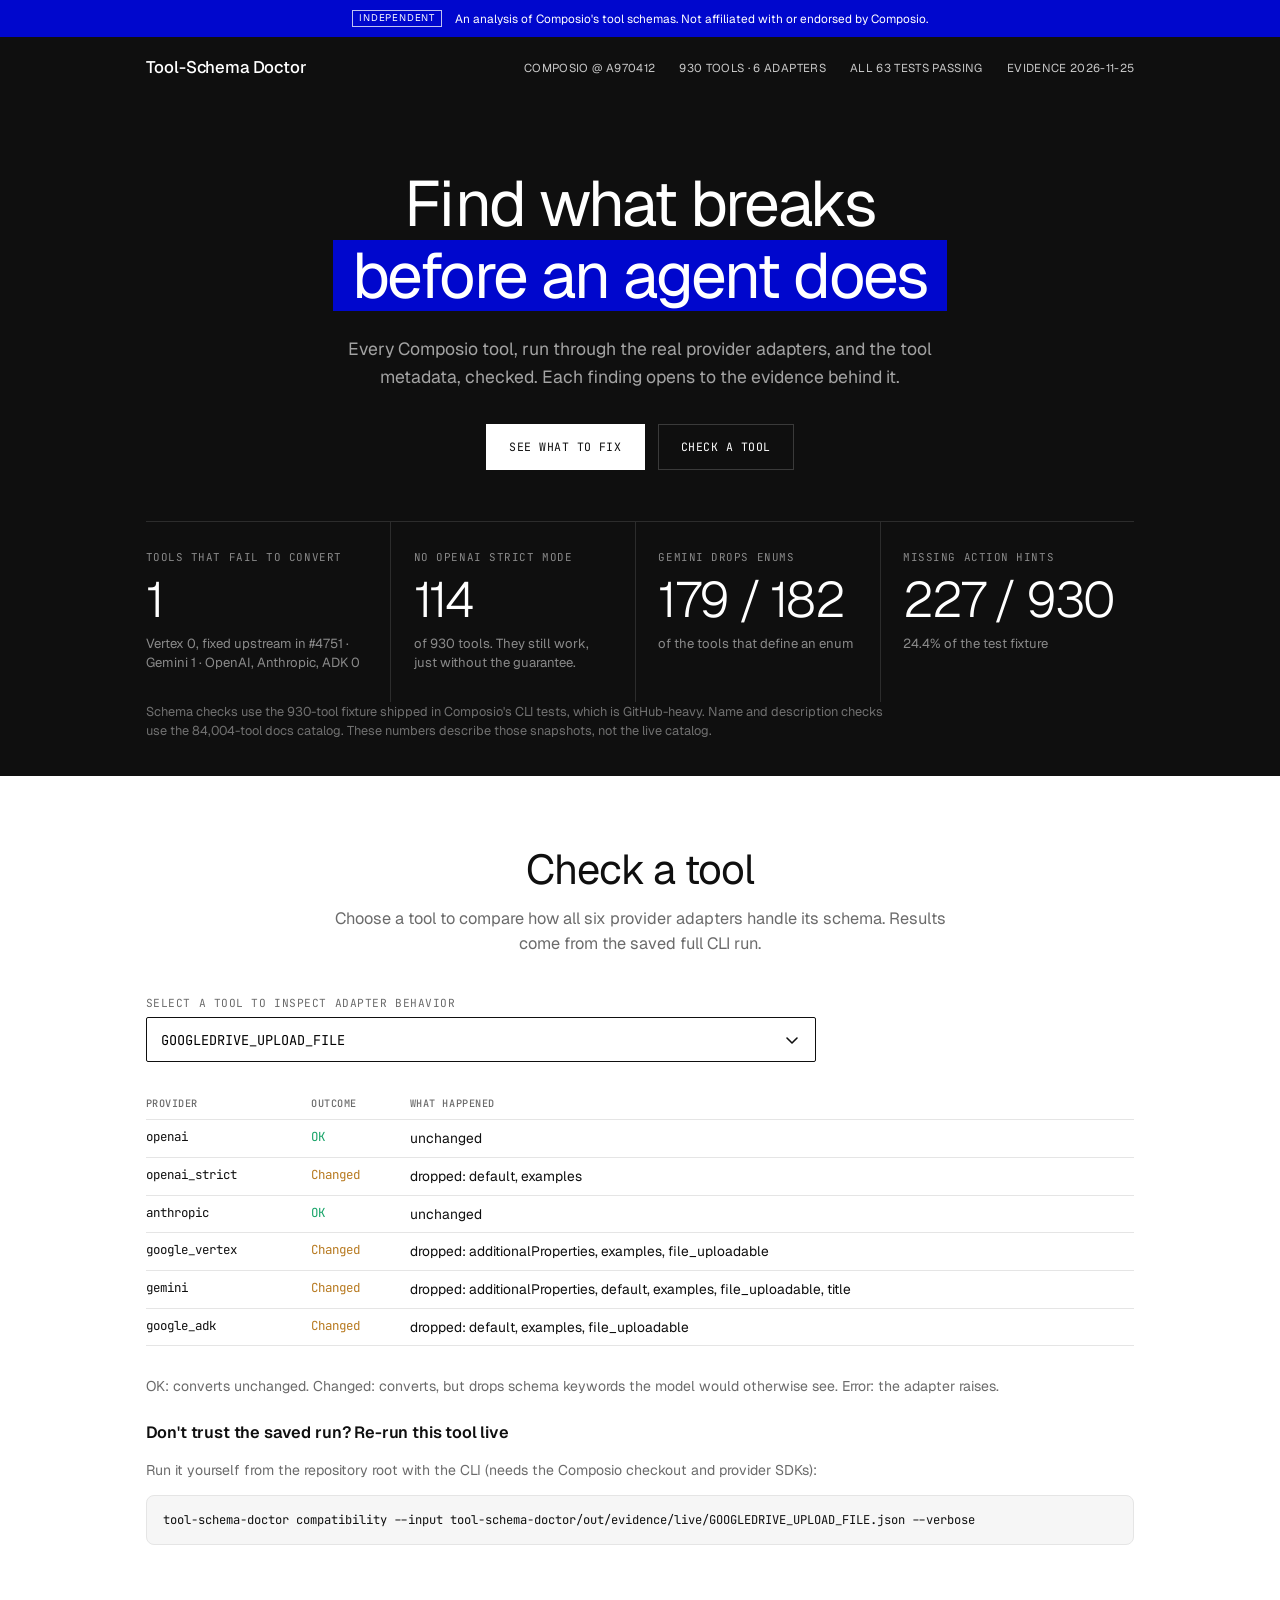
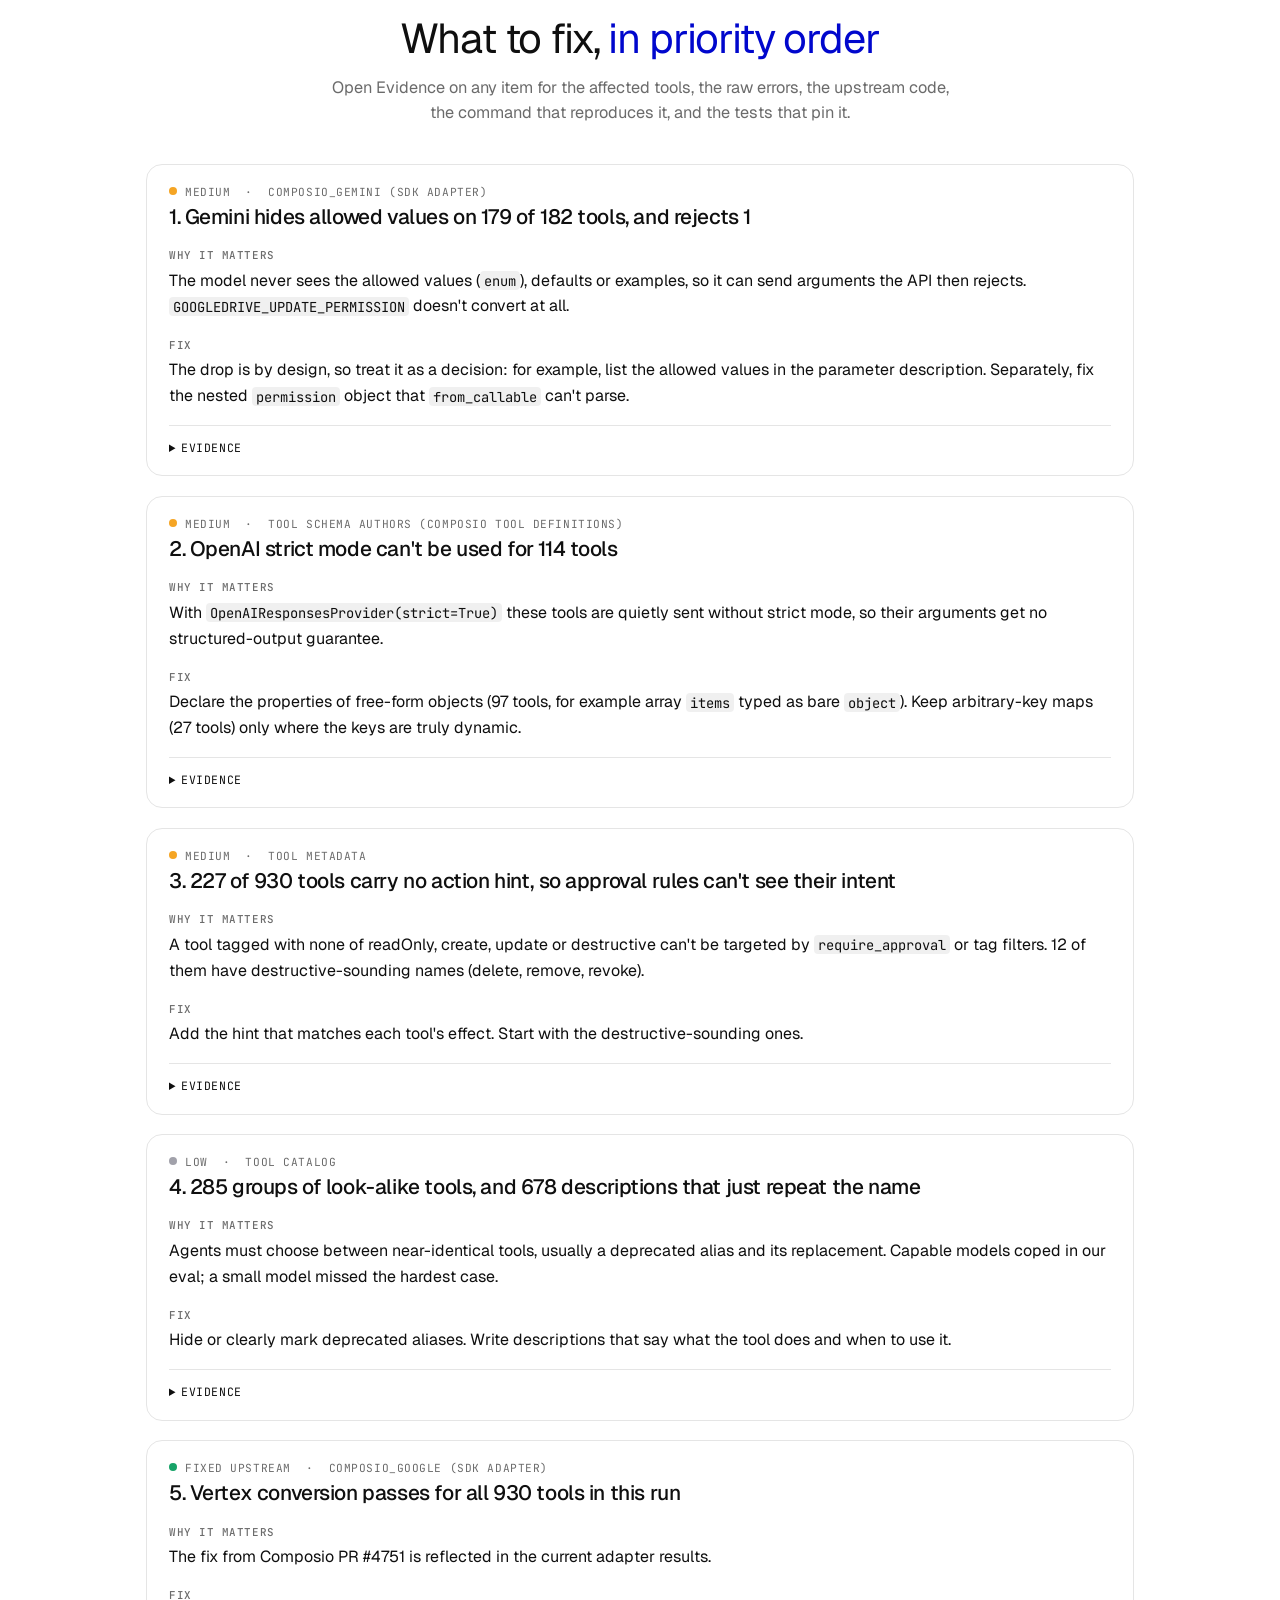
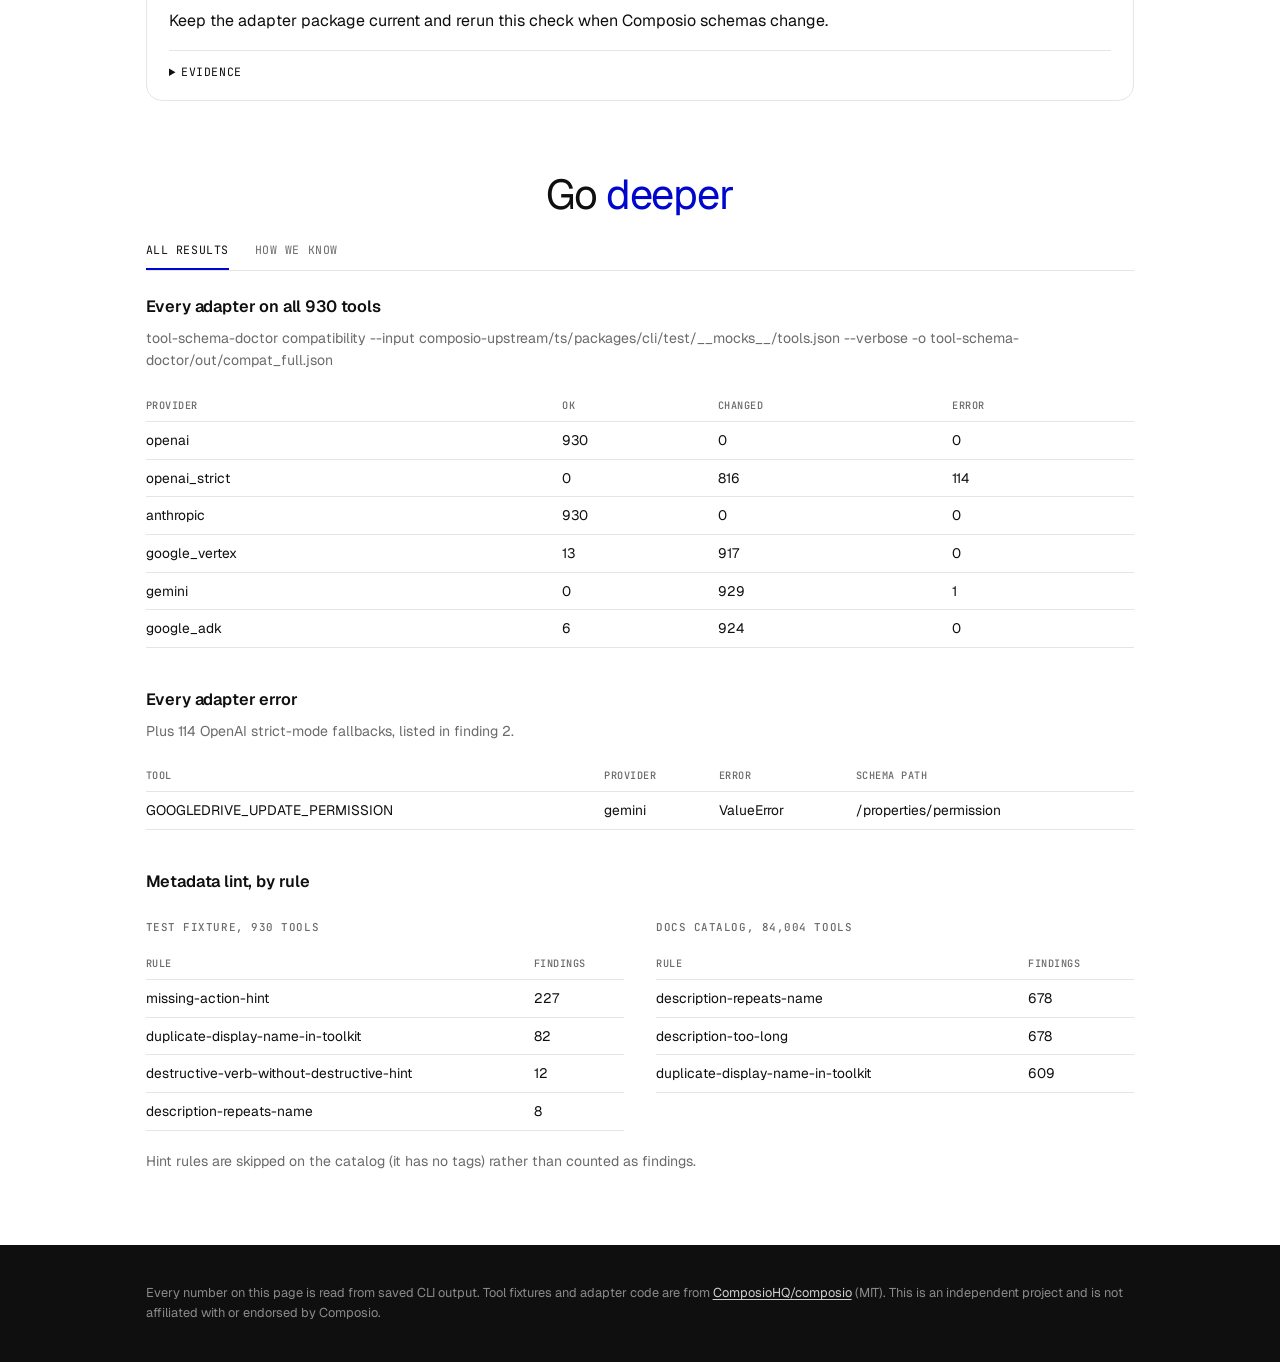
==== commit dbc5711f: "Refresh Composio analysis at a9704121220252b6f4506f39c094539950014eee" ====
--- a/site/index.html
+++ b/site/index.html
@@ -106,7 +106,7 @@
 <div class="strip"><div class="inner"><span class="tag">Independent</span><span>An analysis of Composio's tool schemas. Not affiliated with or endorsed by Composio.</span></div></div>
 <div class="dark"><div class="inner">
 <div class="nav"><div class="brand">Tool-Schema Doctor</div>
-<div class="navr"><a href="https://github.com/ComposioHQ/composio/commit/d5998d240eb069e41515a80c628396b8a3fea5d4" target="_blank" rel="noopener">Composio @ d5998d2</a><span>930 tools · 6 adapters</span><span>All 63 tests passing</span><span>Evidence 2026-11-24</span></div></div>
+<div class="navr"><a href="https://github.com/ComposioHQ/composio/commit/a9704121220252b6f4506f39c094539950014eee" target="_blank" rel="noopener">Composio @ a970412</a><span>930 tools · 6 adapters</span><span>All 63 tests passing</span><span>Evidence 2026-11-25</span></div></div>
 <div class="hero"><h1>Find what breaks <span class="hl">before an agent does</span></h1>
 <p>Every Composio tool, run through the real provider adapters, and the tool metadata, checked. Each finding opens to the evidence behind it.</p>
 <div class="btns"><a class="btn" href="#fixes">See what to fix</a><a class="btn ghost" href="#tool-check">Check a tool</a></div></div>
@@ -132,7 +132,7 @@
 <main class="wrap">
 <div class="sec" id="fixes" style="margin-top:4.4rem">What to fix, <span class="acc">in priority order</span></div>
 <div class="sub">Open Evidence on any item for the affected tools, the raw errors, the upstream code, the command that reproduces it, and the tests that pin it.</div>
-<article class='card'><div class='kicker'><span class='dot d-med'></span>Medium &nbsp;·&nbsp; composio_gemini (SDK adapter)</div><h3>1. Gemini hides allowed values on 179 of 182 tools, and rejects 1</h3><div class='lbl'>Why it matters</div><p>The model never sees the allowed values (<code>enum</code>), defaults or examples, so it can send arguments the API then rejects. <code>GOOGLEDRIVE_UPDATE_PERMISSION</code> doesn't convert at all.</p><div class='lbl'>Fix</div><p>The drop is by design, so treat it as a decision: for example, list the allowed values in the parameter description. Separately, fix the nested <code>permission</code> object that <code>from_callable</code> can't parse.</p><details><summary>Evidence</summary><p><strong>Cause.</strong> Gemini declarations are built from a Python function signature (<code>FunctionDeclaration.from_callable</code>), so only types survive. Dropping <code>enum</code> is intentional and pinned upstream in <a href="https://github.com/ComposioHQ/composio/blob/d5998d240eb069e41515a80c628396b8a3fea5d4/python/tests/test_gemini_provider.py#L545" target="_blank" rel="noopener">test_gemini_provider.py, AFC_CASES</a>.</p><div class='lbl'>Keywords Gemini drops, by number of tools</div><div class='scroll'><table><thead><tr><th>keyword</th><th>tools</th></tr></thead><tbody><tr><td>title</td><td>915</td></tr><tr><td>examples</td><td>895</td></tr><tr><td>default</td><td>355</td></tr><tr><td>enum</td><td>179</td></tr><tr><td>additionalProperties</td><td>34</td></tr><tr><td>format</td><td>19</td></tr><tr><td>file_uploadable</td><td>1</td></tr></tbody></table></div><p><strong>Hard failure.</strong> <code>GOOGLEDRIVE_UPDATE_PERMISSION</code>: <code>ValueError: Failed to parse the parameter permission: composio.utils.schema_converter.Permission of function GOOGLEDRIVE_UPDATE_PERMISSION for automatic function calling.Au</code></p><p class='cap'>The run below uses two real tools: the one Gemini rejects, and <code>GITHUB_ACTIVITY_LIST_REPO_S_STARRED_BY_AUTHENTICATED_USER</code>, whose enum it drops.</p><div class='lbl'>Reproduce it, from the repository root</div><pre>tool-schema-doctor compatibility --input tool-schema-doctor/out/evidence/gemini_cases.json --providers gemini --verbose</pre><div class='lbl'>Its output, verbatim &nbsp;·&nbsp; exit code 0 &nbsp;·&nbsp; 4.8s &nbsp;·&nbsp; <a href='evidence/cli/gemini.txt'>full output</a></div><pre>{
+<article class='card'><div class='kicker'><span class='dot d-med'></span>Medium &nbsp;·&nbsp; composio_gemini (SDK adapter)</div><h3>1. Gemini hides allowed values on 179 of 182 tools, and rejects 1</h3><div class='lbl'>Why it matters</div><p>The model never sees the allowed values (<code>enum</code>), defaults or examples, so it can send arguments the API then rejects. <code>GOOGLEDRIVE_UPDATE_PERMISSION</code> doesn't convert at all.</p><div class='lbl'>Fix</div><p>The drop is by design, so treat it as a decision: for example, list the allowed values in the parameter description. Separately, fix the nested <code>permission</code> object that <code>from_callable</code> can't parse.</p><details><summary>Evidence</summary><p><strong>Cause.</strong> Gemini declarations are built from a Python function signature (<code>FunctionDeclaration.from_callable</code>), so only types survive. Dropping <code>enum</code> is intentional and pinned upstream in <a href="https://github.com/ComposioHQ/composio/blob/a9704121220252b6f4506f39c094539950014eee/python/tests/test_gemini_provider.py#L545" target="_blank" rel="noopener">test_gemini_provider.py, AFC_CASES</a>.</p><div class='lbl'>Keywords Gemini drops, by number of tools</div><div class='scroll'><table><thead><tr><th>keyword</th><th>tools</th></tr></thead><tbody><tr><td>title</td><td>915</td></tr><tr><td>examples</td><td>895</td></tr><tr><td>default</td><td>355</td></tr><tr><td>enum</td><td>179</td></tr><tr><td>additionalProperties</td><td>34</td></tr><tr><td>format</td><td>19</td></tr><tr><td>file_uploadable</td><td>1</td></tr></tbody></table></div><p><strong>Hard failure.</strong> <code>GOOGLEDRIVE_UPDATE_PERMISSION</code>: <code>ValueError: Failed to parse the parameter permission: composio.utils.schema_converter.Permission of function GOOGLEDRIVE_UPDATE_PERMISSION for automatic function calling.Au</code></p><p class='cap'>The run below uses two real tools: the one Gemini rejects, and <code>GITHUB_ACTIVITY_LIST_REPO_S_STARRED_BY_AUTHENTICATED_USER</code>, whose enum it drops.</p><div class='lbl'>Reproduce it, from the repository root</div><pre>tool-schema-doctor compatibility --input tool-schema-doctor/out/evidence/gemini_cases.json --providers gemini --verbose</pre><div class='lbl'>Its output, verbatim &nbsp;·&nbsp; exit code 0 &nbsp;·&nbsp; 4.9s &nbsp;·&nbsp; <a href='evidence/cli/gemini.txt'>full output</a></div><pre>{
   &quot;input&quot;: &quot;tool-schema-doctor/out/evidence/gemini_cases.json&quot;,
   &quot;tools&quot;: 2,
   &quot;summary&quot;: {
@@ -170,7 +170,7 @@
       &quot;added_keywords&quot;: []
     }
   ]
-}</pre><div class='lbl'>Pinned by tests</div><p>✓ <code>test_gemini_drops_enum</code> &nbsp;·&nbsp; ✓ <code>test_gemini_real_nested_object_failure</code></p></details></article><article class='card'><div class='kicker'><span class='dot d-med'></span>Medium &nbsp;·&nbsp; Tool schema authors (Composio tool definitions)</div><h3>2. OpenAI strict mode can&#x27;t be used for 114 tools</h3><div class='lbl'>Why it matters</div><p>With <code>OpenAIResponsesProvider(strict=True)</code> these tools are quietly sent without strict mode, so their arguments get no structured-output guarantee.</p><div class='lbl'>Fix</div><p>Declare the properties of free-form objects (97 tools, for example array <code>items</code> typed as bare <code>object</code>). Keep arbitrary-key maps (27 tools) only where the keys are truly dynamic.</p><details><summary>Evidence</summary><p><strong>Cause, in the SDK's own words</strong> (<code>to_strict_json_schema</code>). The provider then falls back to non-strict and only logs a warning: <a href="https://github.com/ComposioHQ/composio/blob/d5998d240eb069e41515a80c628396b8a3fea5d4/python/composio/core/provider/_openai_responses.py#L84-L99" target="_blank" rel="noopener">_openai_responses.py, lines 84 to 99</a>.</p><div class='scroll'><table><thead><tr><th>unsupported</th><th>tools</th><th>what it means</th><th>example</th></tr></thead><tbody><tr><td>properties</td><td>97</td><td>free-form object accepts arbitrary keys</td><td>GITHUB_ADD_AN_EMAIL_ADDRESS_FOR_THE_AUTHENTICATED_USER → properties.emails.items</td></tr><tr><td>additionalProperties</td><td>27</td><td>object accepts arbitrary keys</td><td>GITHUB_CREATE_AN_ORGANIZATION_REPOSITORY → properties.custom_properties</td></tr></tbody></table></div><div class='lbl'>Reproduce it, from the repository root</div><pre>tool-schema-doctor compatibility --input composio-upstream/ts/packages/cli/test/__mocks__/tools.json --providers openai_strict</pre><div class='lbl'>Its output, verbatim &nbsp;·&nbsp; exit code 0 &nbsp;·&nbsp; 4.3s &nbsp;·&nbsp; <a href='evidence/cli/strict.txt'>full output</a></div><pre>{
+}</pre><div class='lbl'>Pinned by tests</div><p>✓ <code>test_gemini_drops_enum</code> &nbsp;·&nbsp; ✓ <code>test_gemini_real_nested_object_failure</code></p></details></article><article class='card'><div class='kicker'><span class='dot d-med'></span>Medium &nbsp;·&nbsp; Tool schema authors (Composio tool definitions)</div><h3>2. OpenAI strict mode can&#x27;t be used for 114 tools</h3><div class='lbl'>Why it matters</div><p>With <code>OpenAIResponsesProvider(strict=True)</code> these tools are quietly sent without strict mode, so their arguments get no structured-output guarantee.</p><div class='lbl'>Fix</div><p>Declare the properties of free-form objects (97 tools, for example array <code>items</code> typed as bare <code>object</code>). Keep arbitrary-key maps (27 tools) only where the keys are truly dynamic.</p><details><summary>Evidence</summary><p><strong>Cause, in the SDK's own words</strong> (<code>to_strict_json_schema</code>). The provider then falls back to non-strict and only logs a warning: <a href="https://github.com/ComposioHQ/composio/blob/a9704121220252b6f4506f39c094539950014eee/python/composio/core/provider/_openai_responses.py#L84-L99" target="_blank" rel="noopener">_openai_responses.py, lines 84 to 99</a>.</p><div class='scroll'><table><thead><tr><th>unsupported</th><th>tools</th><th>what it means</th><th>example</th></tr></thead><tbody><tr><td>properties</td><td>97</td><td>free-form object accepts arbitrary keys</td><td>GITHUB_ADD_AN_EMAIL_ADDRESS_FOR_THE_AUTHENTICATED_USER → properties.emails.items</td></tr><tr><td>additionalProperties</td><td>27</td><td>object accepts arbitrary keys</td><td>GITHUB_CREATE_AN_ORGANIZATION_REPOSITORY → properties.custom_properties</td></tr></tbody></table></div><div class='lbl'>Reproduce it, from the repository root</div><pre>tool-schema-doctor compatibility --input composio-upstream/ts/packages/cli/test/__mocks__/tools.json --providers openai_strict</pre><div class='lbl'>Its output, verbatim &nbsp;·&nbsp; exit code 0 &nbsp;·&nbsp; 4.0s &nbsp;·&nbsp; <a href='evidence/cli/strict.txt'>full output</a></div><pre>{
   &quot;input&quot;: &quot;composio-upstream/ts/packages/cli/test/__mocks__/tools.json&quot;,
   &quot;tools&quot;: 930,
   &quot;summary&quot;: {
@@ -200,7 +200,7 @@
       &quot;schema_path&quot;: null,
       &quot;where&quot;: &quot;/home/runner/work/Composio-tool-schema-doctor/Composio-tool-schema-doctor/tool-schema-doctor/src/tool_schema_doctor/providers.py&quot;,
       &quot;dropped_keywords&quot;: [],
-… 1236 more lines</pre><div class='lbl'>Pinned by tests</div><p>✓ <code>test_openai_strict_reports_sdk_reason_for_free_form_object</code></p></details></article><article class='card'><div class='kicker'><span class='dot d-med'></span>Medium &nbsp;·&nbsp; Tool metadata</div><h3>3. 227 of 930 tools carry no action hint, so approval rules can&#x27;t see their intent</h3><div class='lbl'>Why it matters</div><p>A tool tagged with none of readOnly, create, update or destructive can't be targeted by <code>require_approval</code> or tag filters. 12 of them have destructive-sounding names (delete, remove, revoke).</p><div class='lbl'>Fix</div><p>Add the hint that matches each tool's effect. Start with the destructive-sounding ones.</p><details><summary>Evidence</summary><p><strong>Why the tags matter, in the code.</strong> Composio's Tool Router filters and gates tools by these tags (<a href="https://github.com/ComposioHQ/composio/blob/d5998d240eb069e41515a80c628396b8a3fea5d4/python/composio/core/models/tool_router.py#L120-L127" target="_blank" rel="noopener">ToolRouterTag</a>). Its <a href="https://github.com/ComposioHQ/composio/blob/d5998d240eb069e41515a80c628396b8a3fea5d4/python/composio/core/models/tool_router.py#L247-L259" target="_blank" rel="noopener">require_approval</a> docstring reads: <em>"Tools with any of these tags need the user's approval before they run."</em></p><div class='lbl'>Destructive-sounding tools without destructiveHint (12, a name-based heuristic: review each)</div><div class='scroll'><table><thead><tr><th>tool</th><th>hint tags it has today</th></tr></thead><tbody><tr><td>GITHUB_DISABLE_A_WORKFLOW</td><td>openWorldHint, updateHint</td></tr><tr><td>GITHUB_DISABLE_REPOSITORY_ACTIONS_IN_ORG</td><td>idempotentHint, openWorldHint, updateHint</td></tr><tr><td>GITHUB_FORCE_CANCEL_A_WORKFLOW_RUN</td><td>openWorldHint, updateHint</td></tr><tr><td>GOOGLEDRIVE_DELETE_COMMENT</td><td>none</td></tr><tr><td>GOOGLEDRIVE_DELETE_REPLY</td><td>none</td></tr><tr><td>GOOGLE_ADMIN_DELETE_USER</td><td>none</td></tr><tr><td>GOOGLE_ADMIN_REMOVE_USER_ALIAS</td><td>none</td></tr><tr><td>GOOGLE_ADMIN_REMOVE_USER_FROM_GROUP</td><td>none</td></tr><tr><td>GOOGLE_CLASSROOM_COURSES_ANNOUNCEMENTS_DELETE</td><td>none</td></tr><tr><td>GOOGLE_CLASSROOM_COURSES_DELETE</td><td>none</td></tr><tr><td>GOOGLE_CLASSROOM_COURSES_TOPICS_DELETE</td><td>none</td></tr><tr><td>GOOGLE_CLASSROOM_COURSE_WORK_DELETE</td><td>none</td></tr></tbody></table></div><div class='lbl'>Reproduce it, from the repository root</div><pre>tool-schema-doctor lint --input composio-upstream/ts/packages/cli/test/__mocks__/tools.json --rules missing-action-hint,destructive-verb-without-destructive-hint</pre><div class='lbl'>Its output, verbatim &nbsp;·&nbsp; exit code 0 &nbsp;·&nbsp; 0.1s &nbsp;·&nbsp; <a href='evidence/cli/hints.txt'>full output</a></div><pre>{
+… 1236 more lines</pre><div class='lbl'>Pinned by tests</div><p>✓ <code>test_openai_strict_reports_sdk_reason_for_free_form_object</code></p></details></article><article class='card'><div class='kicker'><span class='dot d-med'></span>Medium &nbsp;·&nbsp; Tool metadata</div><h3>3. 227 of 930 tools carry no action hint, so approval rules can&#x27;t see their intent</h3><div class='lbl'>Why it matters</div><p>A tool tagged with none of readOnly, create, update or destructive can't be targeted by <code>require_approval</code> or tag filters. 12 of them have destructive-sounding names (delete, remove, revoke).</p><div class='lbl'>Fix</div><p>Add the hint that matches each tool's effect. Start with the destructive-sounding ones.</p><details><summary>Evidence</summary><p><strong>Why the tags matter, in the code.</strong> Composio's Tool Router filters and gates tools by these tags (<a href="https://github.com/ComposioHQ/composio/blob/a9704121220252b6f4506f39c094539950014eee/python/composio/core/models/tool_router.py#L120-L127" target="_blank" rel="noopener">ToolRouterTag</a>). Its <a href="https://github.com/ComposioHQ/composio/blob/a9704121220252b6f4506f39c094539950014eee/python/composio/core/models/tool_router.py#L247-L259" target="_blank" rel="noopener">require_approval</a> docstring reads: <em>"Tools with any of these tags need the user's approval before they run."</em></p><div class='lbl'>Destructive-sounding tools without destructiveHint (12, a name-based heuristic: review each)</div><div class='scroll'><table><thead><tr><th>tool</th><th>hint tags it has today</th></tr></thead><tbody><tr><td>GITHUB_DISABLE_A_WORKFLOW</td><td>openWorldHint, updateHint</td></tr><tr><td>GITHUB_DISABLE_REPOSITORY_ACTIONS_IN_ORG</td><td>idempotentHint, openWorldHint, updateHint</td></tr><tr><td>GITHUB_FORCE_CANCEL_A_WORKFLOW_RUN</td><td>openWorldHint, updateHint</td></tr><tr><td>GOOGLEDRIVE_DELETE_COMMENT</td><td>none</td></tr><tr><td>GOOGLEDRIVE_DELETE_REPLY</td><td>none</td></tr><tr><td>GOOGLE_ADMIN_DELETE_USER</td><td>none</td></tr><tr><td>GOOGLE_ADMIN_REMOVE_USER_ALIAS</td><td>none</td></tr><tr><td>GOOGLE_ADMIN_REMOVE_USER_FROM_GROUP</td><td>none</td></tr><tr><td>GOOGLE_CLASSROOM_COURSES_ANNOUNCEMENTS_DELETE</td><td>none</td></tr><tr><td>GOOGLE_CLASSROOM_COURSES_DELETE</td><td>none</td></tr><tr><td>GOOGLE_CLASSROOM_COURSES_TOPICS_DELETE</td><td>none</td></tr><tr><td>GOOGLE_CLASSROOM_COURSE_WORK_DELETE</td><td>none</td></tr></tbody></table></div><div class='lbl'>Reproduce it, from the repository root</div><pre>tool-schema-doctor lint --input composio-upstream/ts/packages/cli/test/__mocks__/tools.json --rules missing-action-hint,destructive-verb-without-destructive-hint</pre><div class='lbl'>Its output, verbatim &nbsp;·&nbsp; exit code 0 &nbsp;·&nbsp; 0.1s &nbsp;·&nbsp; <a href='evidence/cli/hints.txt'>full output</a></div><pre>{
   &quot;input&quot;: &quot;composio-upstream/ts/packages/cli/test/__mocks__/tools.json&quot;,
   &quot;source&quot;: &quot;mock&quot;,
   &quot;tools&quot;: 930,
@@ -255,7 +255,7 @@
       &quot;toolkit&quot;: &quot;ambiguous_mcp&quot;,
       &quot;field_path&quot;: null,
       &quot;evidence&quot;: &quot;description=&#x27;List shared drive members.&#x27;&quot;,
-… 1995 more lines</pre><div class='lbl'>Pinned by tests</div><p>✓ <code>test_duplicate_display_name_in_toolkit</code> &nbsp;·&nbsp; ✓ <code>test_description_repeats_name</code></p></details></article><article class='card'><div class='kicker'><span class='dot d-fixed'></span>Fixed upstream &nbsp;·&nbsp; composio_google (SDK adapter)</div><h3>5. Vertex conversion passes for all 930 tools in this run</h3><div class='lbl'>Why it matters</div><p>The fix from Composio PR #4751 is reflected in the current adapter results.</p><div class='lbl'>Fix</div><p>Keep the adapter package current and rerun this check when Composio schemas change.</p><details><summary>Evidence</summary><div class='note'>Fixed upstream in <a href='https://github.com/ComposioHQ/composio/pull/4751' target='_blank' rel='noopener'>#4751</a>, merged 2026-11-13, replacing the top-level-only stripping with a recursive allowlist. It ships in Python SDK 0.33.0 (release PR #5394, open when checked). The results below reflect the analyzed Composio commit and adapter versions listed above.</div><p><strong>Cause, in the code.</strong> The adapter removes <code>examples</code> only from top-level properties (<a href="https://github.com/ComposioHQ/composio/blob/d5998d240eb069e41515a80c628396b8a3fea5d4/python/providers/google/composio_google/provider.py#L43-L60" target="_blank" rel="noopener">composio_google/provider.py, lines 43 to 60</a>). Nested <code>examples</code> and <code>file_uploadable</code> reach Vertex's schema parser, which rejects unknown fields.</p><div class='scroll'><table><thead><tr><th>tool</th><th>offending schema path</th><th>error</th></tr></thead><tbody></tbody></table></div><div class='lbl'>Reproduce it, from the repository root</div><pre>tool-schema-doctor compatibility --input composio-upstream/ts/packages/cli/test/__mocks__/tools.json --providers google_vertex</pre><div class='lbl'>Its output, verbatim &nbsp;·&nbsp; exit code 0 &nbsp;·&nbsp; 7.1s &nbsp;·&nbsp; <a href='evidence/cli/vertex.txt'>full output</a></div><pre>{
+… 1995 more lines</pre><div class='lbl'>Pinned by tests</div><p>✓ <code>test_duplicate_display_name_in_toolkit</code> &nbsp;·&nbsp; ✓ <code>test_description_repeats_name</code></p></details></article><article class='card'><div class='kicker'><span class='dot d-fixed'></span>Fixed upstream &nbsp;·&nbsp; composio_google (SDK adapter)</div><h3>5. Vertex conversion passes for all 930 tools in this run</h3><div class='lbl'>Why it matters</div><p>The fix from Composio PR #4751 is reflected in the current adapter results.</p><div class='lbl'>Fix</div><p>Keep the adapter package current and rerun this check when Composio schemas change.</p><details><summary>Evidence</summary><div class='note'>Fixed upstream in <a href='https://github.com/ComposioHQ/composio/pull/4751' target='_blank' rel='noopener'>#4751</a>, merged 2026-11-13, replacing the top-level-only stripping with a recursive allowlist. It ships in Python SDK 0.33.0 (release PR #5394, open when checked). The results below reflect the analyzed Composio commit and adapter versions listed above.</div><p><strong>Cause, in the code.</strong> The adapter removes <code>examples</code> only from top-level properties (<a href="https://github.com/ComposioHQ/composio/blob/a9704121220252b6f4506f39c094539950014eee/python/providers/google/composio_google/provider.py#L43-L60" target="_blank" rel="noopener">composio_google/provider.py, lines 43 to 60</a>). Nested <code>examples</code> and <code>file_uploadable</code> reach Vertex's schema parser, which rejects unknown fields.</p><div class='scroll'><table><thead><tr><th>tool</th><th>offending schema path</th><th>error</th></tr></thead><tbody></tbody></table></div><div class='lbl'>Reproduce it, from the repository root</div><pre>tool-schema-doctor compatibility --input composio-upstream/ts/packages/cli/test/__mocks__/tools.json --providers google_vertex</pre><div class='lbl'>Its output, verbatim &nbsp;·&nbsp; exit code 0 &nbsp;·&nbsp; 7.3s &nbsp;·&nbsp; <a href='evidence/cli/vertex.txt'>full output</a></div><pre>{
   &quot;input&quot;: &quot;composio-upstream/ts/packages/cli/test/__mocks__/tools.json&quot;,
   &quot;tools&quot;: 930,
   &quot;summary&quot;: {
@@ -278,13 +278,13 @@
 <p class="cap">Hint rules are skipped on the catalog (it has no tags) rather than counted as findings.</p>
 </section>
 <section class="pane" id="pane-how">
-<div class='h3'>Where the numbers come from</div><div class='scroll'><table><thead><tr><th>item</th><th>value</th><th>check</th></tr></thead><tbody><tr><td>Composio source</td><td>d5998d240eb069e41515a80c628396b8a3fea5d4 (2026-11-24)</td><td><a href='https://github.com/ComposioHQ/composio/commit/d5998d240eb069e41515a80c628396b8a3fea5d4' target='_blank' rel='noopener'>commit</a></td></tr><tr><td>Local checkout modified?</td><td>no</td><td></td></tr><tr><td>Schema fixture (930 tools)</td><td>git blob b28f3c964992</td><td><a href='https://github.com/ComposioHQ/composio/blob/d5998d240eb069e41515a80c628396b8a3fea5d4/ts/packages/cli/test/__mocks__/tools.json' target='_blank' rel='noopener'>file</a></td></tr><tr><td>Name catalog (84,004 tools)</td><td>git blob 7d292eeec96e</td><td><a href='https://github.com/ComposioHQ/composio/blob/d5998d240eb069e41515a80c628396b8a3fea5d4/docs/public/data/toolkits.json' target='_blank' rel='noopener'>file</a></td></tr></tbody></table></div>
+<div class='h3'>Where the numbers come from</div><div class='scroll'><table><thead><tr><th>item</th><th>value</th><th>check</th></tr></thead><tbody><tr><td>Composio source</td><td>a9704121220252b6f4506f39c094539950014eee (2026-11-25)</td><td><a href='https://github.com/ComposioHQ/composio/commit/a9704121220252b6f4506f39c094539950014eee' target='_blank' rel='noopener'>commit</a></td></tr><tr><td>Local checkout modified?</td><td>no</td><td></td></tr><tr><td>Schema fixture (930 tools)</td><td>git blob b28f3c964992</td><td><a href='https://github.com/ComposioHQ/composio/blob/a9704121220252b6f4506f39c094539950014eee/ts/packages/cli/test/__mocks__/tools.json' target='_blank' rel='noopener'>file</a></td></tr><tr><td>Name catalog (84,004 tools)</td><td>git blob 7d292eeec96e</td><td><a href='https://github.com/ComposioHQ/composio/blob/a9704121220252b6f4506f39c094539950014eee/docs/public/data/toolkits.json' target='_blank' rel='noopener'>file</a></td></tr></tbody></table></div>
 <div class='h3'>How the checks run</div>
 <ul><li><strong>Real adapters, not copies.</strong> Each check imports the installed provider package (for example <code>composio_google.GoogleProvider</code>) and calls its own <code>wrap_tool</code>.</li>
 <li><strong>Offline.</strong> Network sockets are blocked during conversion, and any attempt to execute a tool raises.</li>
 <li><strong>One bad tool never stops a run.</strong> A missing provider SDK is reported as unavailable, not as a failure.</li></ul>
-<div class='h3'>Adapter versions used</div><div class='scroll'><table><thead><tr><th>package</th><th>version</th></tr></thead><tbody><tr><td>composio</td><td>0.34.0</td></tr><tr><td>composio-openai</td><td>0.34.0</td></tr><tr><td>composio-anthropic</td><td>0.34.0</td></tr><tr><td>composio-google</td><td>0.34.0</td></tr><tr><td>composio-gemini</td><td>0.34.0</td></tr><tr><td>composio-google-adk</td><td>0.34.0</td></tr><tr><td>openai</td><td>3.59.0</td></tr><tr><td>anthropic</td><td>2.14.0</td></tr><tr><td>google-cloud-aiplatform</td><td>2.10.0</td></tr><tr><td>google-genai</td><td>2.34.0</td></tr><tr><td>google-adk</td><td>2.15.0</td></tr><tr><td>groq</td><td>not installed</td></tr></tbody></table></div>
-<div class='h3'>Tests</div><p class="cap">63 of 63 passed, 0 failed, 0 skipped (17.7s).</p><div class='scroll'><table><thead><tr><th>test</th><th>result</th></tr></thead><tbody><tr><td>test_all_rules_registered</td><td>passed</td></tr><tr><td>test_baseline_no_error[anthropic]</td><td>passed</td></tr><tr><td>test_baseline_no_error[gemini]</td><td>passed</td></tr><tr><td>test_baseline_no_error[google_adk]</td><td>passed</td></tr><tr><td>test_baseline_no_error[google_vertex]</td><td>passed</td></tr><tr><td>test_baseline_no_error[openai]</td><td>passed</td></tr><tr><td>test_baseline_no_error[openai_strict]</td><td>passed</td></tr><tr><td>test_builds_a_self_contained_page</td><td>passed</td></tr><tr><td>test_catalog_source_skips_compat</td><td>passed</td></tr><tr><td>test_check_a_tool_shows_the_full_untruncated_adapter_error</td><td>passed</td></tr><tr><td>test_clip_message_keeps_short_and_labels_long</td><td>passed</td></tr><tr><td>test_compatibility_fast_provider</td><td>passed</td></tr><tr><td>test_dashboard_renders_without_exceptions</td><td>passed</td></tr><tr><td>test_dashboard_works_without_the_composio_checkout</td><td>passed</td></tr><tr><td>test_dataset_integrity_against_real_corpus</td><td>passed</td></tr><tr><td>test_dataset_loads_and_shapes</td><td>passed</td></tr><tr><td>test_description_repeats_name</td><td>passed</td></tr><tr><td>test_description_too_long_and_empty</td><td>passed</td></tr><tr><td>test_destructive_verb_without_hint</td><td>passed</td></tr><tr><td>test_duplicate_display_name_in_toolkit</td><td>passed</td></tr><tr><td>test_every_evidence_link_resolves_and_the_lookup_data_is_complete</td><td>passed</td></tr><tr><td>test_fix_list_has_five_findings_and_all_pinned_tests_pass</td><td>passed</td></tr><tr><td>test_fixed_upstream_finding_is_labelled_and_listed_last</td><td>passed</td></tr><tr><td>test_gemini_drops_enum</td><td>passed</td></tr><tr><td>test_gemini_real_nested_object_failure</td><td>passed</td></tr><tr><td>test_inspect</td><td>passed</td></tr><tr><td>test_invalid_slug_is_counted</td><td>passed</td></tr><tr><td>test_lint</td><td>passed</td></tr><tr><td>test_load_invalid_json</td><td>passed</td></tr><tr><td>test_load_missing_file</td><td>passed</td></tr><tr><td>test_load_roundtrip</td><td>passed</td></tr><tr><td>test_long_strict_message_is_reported_in_full</td><td>passed</td></tr><tr><td>test_malformed_raises</td><td>passed</td></tr><tr><td>test_matches_the_streamlit_dashboard</td><td>passed</td></tr><tr><td>test_metrics_with_stub_always_first</td><td>passed</td></tr><tr><td>test_metrics_with_stub_perfect_selector</td><td>passed</td></tr><tr><td>test_missing_action_hint_positive_and_negative</td><td>passed</td></tr><tr><td>test_missing_action_hint_skipped_on_catalog</td><td>passed</td></tr><tr><td>test_missing_input_exit2</td><td>passed</td></tr><tr><td>test_nothing_personal_or_secret_is_published</td><td>passed</td></tr><tr><td>test_offline_blocks_inside_and_restores_after</td><td>passed</td></tr><tr><td>test_offline_restores_even_if_the_run_raises</td><td>passed</td></tr><tr><td>test_openai_strict_reports_sdk_reason_for_free_form_object</td><td>passed</td></tr><tr><td>test_parse_catalog_shape</td><td>passed</td></tr><tr><td>test_parse_mock_shape</td><td>passed</td></tr><tr><td>test_parse_selection_handles_non_dict_and_garbage[&quot;text&quot;]</td><td>passed</td></tr><tr><td>test_parse_selection_handles_non_dict_and_garbage[5]</td><td>passed</td></tr><tr><td>test_parse_selection_handles_non_dict_and_garbage[[]]</td><td>passed</td></tr><tr><td>test_parse_selection_handles_non_dict_and_garbage[]</td><td>passed</td></tr><tr><td>test_parse_selection_handles_non_dict_and_garbage[not json at all]</td><td>passed</td></tr><tr><td>test_parse_selection_handles_non_dict_and_garbage[null]</td><td>passed</td></tr><tr><td>test_parse_selection_missing_slug</td><td>passed</td></tr><tr><td>test_parse_selection_tolerates_case</td><td>passed</td></tr><tr><td>test_report_failing_conversions_table</td><td>passed</td></tr><tr><td>test_report_markdown_no_compat</td><td>passed</td></tr><tr><td>test_report_renders_unicode_without_crashing</td><td>passed</td></tr><tr><td>test_report_writes_files</td><td>passed</td></tr><tr><td>test_run_compatibility_does_not_leave_network_blocked</td><td>passed</td></tr><tr><td>test_unavailable_not_counted_as_error</td><td>passed</td></tr><tr><td>test_unknown_provider_exit2</td><td>passed</td></tr><tr><td>test_vertex_file_uploadable_errors</td><td>passed</td></tr><tr><td>test_vertex_nested_examples_errors</td><td>passed</td></tr><tr><td>test_vertex_top_level_examples_is_stripped_not_error</td><td>passed</td></tr></tbody></table></div>
+<div class='h3'>Adapter versions used</div><div class='scroll'><table><thead><tr><th>package</th><th>version</th></tr></thead><tbody><tr><td>composio</td><td>0.34.0</td></tr><tr><td>composio-openai</td><td>0.34.0</td></tr><tr><td>composio-anthropic</td><td>0.34.0</td></tr><tr><td>composio-google</td><td>0.34.0</td></tr><tr><td>composio-gemini</td><td>0.34.0</td></tr><tr><td>composio-google-adk</td><td>0.34.0</td></tr><tr><td>openai</td><td>3.59.0</td></tr><tr><td>anthropic</td><td>2.14.0</td></tr><tr><td>google-cloud-aiplatform</td><td>2.10.0</td></tr><tr><td>google-genai</td><td>2.34.0</td></tr><tr><td>google-adk</td><td>2.15.1</td></tr><tr><td>groq</td><td>not installed</td></tr></tbody></table></div>
+<div class='h3'>Tests</div><p class="cap">63 of 63 passed, 0 failed, 0 skipped (18.3s).</p><div class='scroll'><table><thead><tr><th>test</th><th>result</th></tr></thead><tbody><tr><td>test_all_rules_registered</td><td>passed</td></tr><tr><td>test_baseline_no_error[anthropic]</td><td>passed</td></tr><tr><td>test_baseline_no_error[gemini]</td><td>passed</td></tr><tr><td>test_baseline_no_error[google_adk]</td><td>passed</td></tr><tr><td>test_baseline_no_error[google_vertex]</td><td>passed</td></tr><tr><td>test_baseline_no_error[openai]</td><td>passed</td></tr><tr><td>test_baseline_no_error[openai_strict]</td><td>passed</td></tr><tr><td>test_builds_a_self_contained_page</td><td>passed</td></tr><tr><td>test_catalog_source_skips_compat</td><td>passed</td></tr><tr><td>test_check_a_tool_shows_the_full_untruncated_adapter_error</td><td>passed</td></tr><tr><td>test_clip_message_keeps_short_and_labels_long</td><td>passed</td></tr><tr><td>test_compatibility_fast_provider</td><td>passed</td></tr><tr><td>test_dashboard_renders_without_exceptions</td><td>passed</td></tr><tr><td>test_dashboard_works_without_the_composio_checkout</td><td>passed</td></tr><tr><td>test_dataset_integrity_against_real_corpus</td><td>passed</td></tr><tr><td>test_dataset_loads_and_shapes</td><td>passed</td></tr><tr><td>test_description_repeats_name</td><td>passed</td></tr><tr><td>test_description_too_long_and_empty</td><td>passed</td></tr><tr><td>test_destructive_verb_without_hint</td><td>passed</td></tr><tr><td>test_duplicate_display_name_in_toolkit</td><td>passed</td></tr><tr><td>test_every_evidence_link_resolves_and_the_lookup_data_is_complete</td><td>passed</td></tr><tr><td>test_fix_list_has_five_findings_and_all_pinned_tests_pass</td><td>passed</td></tr><tr><td>test_fixed_upstream_finding_is_labelled_and_listed_last</td><td>passed</td></tr><tr><td>test_gemini_drops_enum</td><td>passed</td></tr><tr><td>test_gemini_real_nested_object_failure</td><td>passed</td></tr><tr><td>test_inspect</td><td>passed</td></tr><tr><td>test_invalid_slug_is_counted</td><td>passed</td></tr><tr><td>test_lint</td><td>passed</td></tr><tr><td>test_load_invalid_json</td><td>passed</td></tr><tr><td>test_load_missing_file</td><td>passed</td></tr><tr><td>test_load_roundtrip</td><td>passed</td></tr><tr><td>test_long_strict_message_is_reported_in_full</td><td>passed</td></tr><tr><td>test_malformed_raises</td><td>passed</td></tr><tr><td>test_matches_the_streamlit_dashboard</td><td>passed</td></tr><tr><td>test_metrics_with_stub_always_first</td><td>passed</td></tr><tr><td>test_metrics_with_stub_perfect_selector</td><td>passed</td></tr><tr><td>test_missing_action_hint_positive_and_negative</td><td>passed</td></tr><tr><td>test_missing_action_hint_skipped_on_catalog</td><td>passed</td></tr><tr><td>test_missing_input_exit2</td><td>passed</td></tr><tr><td>test_nothing_personal_or_secret_is_published</td><td>passed</td></tr><tr><td>test_offline_blocks_inside_and_restores_after</td><td>passed</td></tr><tr><td>test_offline_restores_even_if_the_run_raises</td><td>passed</td></tr><tr><td>test_openai_strict_reports_sdk_reason_for_free_form_object</td><td>passed</td></tr><tr><td>test_parse_catalog_shape</td><td>passed</td></tr><tr><td>test_parse_mock_shape</td><td>passed</td></tr><tr><td>test_parse_selection_handles_non_dict_and_garbage[&quot;text&quot;]</td><td>passed</td></tr><tr><td>test_parse_selection_handles_non_dict_and_garbage[5]</td><td>passed</td></tr><tr><td>test_parse_selection_handles_non_dict_and_garbage[[]]</td><td>passed</td></tr><tr><td>test_parse_selection_handles_non_dict_and_garbage[]</td><td>passed</td></tr><tr><td>test_parse_selection_handles_non_dict_and_garbage[not json at all]</td><td>passed</td></tr><tr><td>test_parse_selection_handles_non_dict_and_garbage[null]</td><td>passed</td></tr><tr><td>test_parse_selection_missing_slug</td><td>passed</td></tr><tr><td>test_parse_selection_tolerates_case</td><td>passed</td></tr><tr><td>test_report_failing_conversions_table</td><td>passed</td></tr><tr><td>test_report_markdown_no_compat</td><td>passed</td></tr><tr><td>test_report_renders_unicode_without_crashing</td><td>passed</td></tr><tr><td>test_report_writes_files</td><td>passed</td></tr><tr><td>test_run_compatibility_does_not_leave_network_blocked</td><td>passed</td></tr><tr><td>test_unavailable_not_counted_as_error</td><td>passed</td></tr><tr><td>test_unknown_provider_exit2</td><td>passed</td></tr><tr><td>test_vertex_file_uploadable_errors</td><td>passed</td></tr><tr><td>test_vertex_nested_examples_errors</td><td>passed</td></tr><tr><td>test_vertex_top_level_examples_is_stripped_not_error</td><td>passed</td></tr></tbody></table></div>
 <div class='h3'>Reproduce everything</div>
 <pre>pip install -e "tool-schema-doctor[all,dashboard]"
 python tool-schema-doctor/make_evidence.py   # every command on this page, the tests, and the provenance above
@@ -293,7 +293,7 @@
 </section>
 
 </main>
-<div class="footer" style="margin-top:4.5rem"><div class="inner">Every number on this page is read from saved CLI output. Tool fixtures and adapter code are from <a href="https://github.com/ComposioHQ/composio/tree/d5998d240eb069e41515a80c628396b8a3fea5d4" target="_blank" rel="noopener">ComposioHQ/composio</a> (MIT). This is an independent project and is not affiliated with or endorsed by Composio.</div></div>
+<div class="footer" style="margin-top:4.5rem"><div class="inner">Every number on this page is read from saved CLI output. Tool fixtures and adapter code are from <a href="https://github.com/ComposioHQ/composio/tree/a9704121220252b6f4506f39c094539950014eee" target="_blank" rel="noopener">ComposioHQ/composio</a> (MIT). This is an independent project and is not affiliated with or endorsed by Composio.</div></div>
 <script type="application/json" id="data">{"GITHUB_ACCEPT_A_REPOSITORY_INVITATION":[["openai","OK","unchanged",""],["openai_strict","Changed","dropped: examples",""],["anthropic","OK","unchanged",""],["google_vertex","Changed","dropped: examples",""],["gemini","Changed","dropped: examples, title",""],["google_adk","Changed","dropped: examples",""]],"GITHUB_ACTIVITY_LIST_REPO_S_STARRED_BY_AUTHENTICATED_USER":[["openai","OK","unchanged",""],["openai_strict","Changed","dropped: default, examples",""],["anthropic","OK","unchanged",""],["google_vertex","Changed","dropped: examples",""],["gemini","Changed","dropped: default, enum, examples, title",""],["google_adk","Changed","dropped: default, examples",""]],"GITHUB_ACTIVITY_LIST_STARGAZERS_FOR_REPO":[["openai","OK","unchanged",""],["openai_strict","Changed","dropped: default, examples",""],["anthropic","OK","unchanged",""],["google_vertex","Changed","dropped: examples",""],["gemini","Changed","dropped: default, examples, title",""],["google_adk","Changed","dropped: default, examples",""]],"GITHUB_ACTIVITY_STAR_REPO_FOR_AUTHENTICATED_USER":[["openai","OK","unchanged",""],["openai_strict","Changed","dropped: examples",""],["anthropic","OK","unchanged",""],["google_vertex","Changed","dropped: examples",""],["gemini","Changed","dropped: examples, title",""],["google_adk","Changed","dropped: examples",""]],"GITHUB_ADD_AN_EMAIL_ADDRESS_FOR_THE_AUTHENTICATED_USER":[["openai","OK","unchanged",""],["openai_strict","Error","ValueError: strict-unsupported: properties.emails.items: properties (free-form object accepts arbitrary keys)",""],["anthropic","OK","unchanged",""],["google_vertex","OK","unchanged",""],["gemini","Changed","dropped: title",""],["google_adk","OK","unchanged",""]],"GITHUB_ADD_APP_ACCESS_RESTRICTIONS":[["openai","OK","unchanged",""],["openai_strict","Changed","dropped: examples",""],["anthropic","OK","unchanged",""],["google_vertex","Changed","dropped: examples",""],["gemini","Changed","dropped: examples, title",""],["google_adk","Changed","dropped: examples",""]],"GITHUB_ADD_ASSIGNEES_TO_AN_ISSUE":[["openai","OK","unchanged",""],["openai_strict","Error","ValueError: strict-unsupported: properties.assignees.items: properties (free-form object accepts arbitrary keys)",""],["anthropic","OK","unchanged",""],["google_vertex","Changed","dropped: examples",""],["gemini","Changed","dropped: examples, title",""],["google_adk","Changed","dropped: examples",""]],"GITHUB_ADD_A_REPOSITORY_COLLABORATOR":[["openai","OK","unchanged",""],["openai_strict","Changed","dropped: default, examples",""],["anthropic","OK","unchanged",""],["google_vertex","Changed","dropped: examples",""],["gemini","Changed","dropped: default, examples, title",""],["google_adk","Changed","dropped: default, examples",""]],"GITHUB_ADD_A_REPOSITORY_TO_AN_APP_INSTALLATION":[["openai","OK","unchanged",""],["openai_strict","Changed","dropped: examples",""],["anthropic","OK","unchanged",""],["google_vertex","Changed","dropped: examples",""],["gemini","Changed","dropped: examples, title",""],["google_adk","Changed","dropped: examples",""]],"GITHUB_ADD_A_SELECTED_REPOSITORY_TO_A_USER_SECRET":[["openai","OK","unchanged",""],["openai_strict","Changed","dropped: examples",""],["anthropic","OK","unchanged",""],["google_vertex","Changed","dropped: examples",""],["gemini","Changed","dropped: examples, title",""],["google_adk","Changed","dropped: examples",""]],"GITHUB_ADD_LABELS_TO_AN_ISSUE":[["openai","OK","unchanged",""],["openai_strict","Changed","dropped: examples",""],["anthropic","OK","unchanged",""],["google_vertex","Changed","dropped: examples",""],["gemini","Changed","dropped: examples, title",""],["google_adk","Changed","dropped: examples",""]],"GITHUB_ADD_ORG_RUNNER_LABELS":[["openai","OK","unchanged",""],["openai_strict","Error","ValueError: strict-unsupported: properties.labels.items: properties (free-form object accepts arbitrary keys)",""],["anthropic","OK","unchanged",""],["google_vertex","Changed","dropped: examples",""],["gemini","Changed","dropped: examples, title",""],["google_adk","Changed","dropped: examples",""]],"GITHUB_ADD_OR_UPDATE_TEAM_MEMBERSHIP_FOR_A_USER":[["openai","OK","unchanged",""],["openai_strict","Changed","dropped: default, examples",""],["anthropic","OK","unchanged",""],["google_vertex","Changed","dropped: examples",""],["gemini","Changed","dropped: default, enum, examples, title",""],["google_adk","Changed","dropped: default, examples",""]],"GITHUB_ADD_OR_UPDATE_TEAM_PROJECT_PERMISSIONS":[["openai","OK","unchanged",""],["openai_strict","Changed","dropped: examples",""],["anthropic","OK","unchanged",""],["google_vertex","Changed","dropped: examples",""],["gemini","Changed","dropped: enum, examples, title",""],["google_adk","Changed","dropped: examples",""]],"GITHUB_ADD_OR_UPDATE_TEAM_REPOSITORY_PERMISSIONS":[["openai","OK","unchanged",""],["openai_strict","Changed","dropped: default, examples",""],["anthropic","OK","unchanged",""],["google_vertex","Changed","dropped: examples",""],["gemini","Changed","dropped: default, examples, title",""],["google_adk","Changed","dropped: default, examples",""]],"GITHUB_ADD_PROJECT_COLLABORATOR":[["openai","OK","unchanged",""],["openai_strict","Changed","dropped: default, examples",""],["anthropic","OK","unchanged",""],["google_vertex","Changed","dropped: examples",""],["gemini","Changed","dropped: default, enum, examples, title",""],["google_adk","Changed","dropped: default, examples",""]],"GITHUB_ADD_REPO_TO_ORG_SECRET_WITH_SELECTED_ACCESS":[["openai","OK","unchanged",""],["openai_strict","Changed","dropped: examples",""],["anthropic","OK","unchanged",""],["google_vertex","Changed","dropped: examples",""],["gemini","Changed","dropped: examples, title",""],["google_adk","Changed","dropped: examples",""]],"GITHUB_ADD_REPO_TO_ORG_SECRET_WITH_SELECTED_VISIBILITY":[["openai","OK","unchanged",""],["openai_strict","Changed","dropped: examples",""],["anthropic","OK","unchanged",""],["google_vertex","Changed","dropped: examples",""],["gemini","Changed","dropped: examples, title",""],["google_adk","Changed","dropped: examples",""]],"GITHUB_ADD_RUNNER_LABELS":[["openai","OK","unchanged",""],["openai_strict","Error","ValueError: strict-unsupported: properties.labels.items: properties (free-form object accepts arbitrary keys)",""],["anthropic","OK","unchanged",""],["google_vertex","Changed","dropped: examples",""],["gemini","Changed","dropped: examples, title",""],["google_adk","Changed","dropped: examples",""]],"GITHUB_ADD_SELECTED_REPOSITORY_TO_AN_ORGANIZATION_SECRET":[["openai","OK","unchanged",""],["openai_strict","Changed","dropped: examples",""],["anthropic","OK","unchanged",""],["google_vertex","Changed","dropped: examples",""],["gemini","Changed","dropped: examples, title",""],["google_adk","Changed","dropped: examples",""]],"GITHUB_ADD_SELECTED_REPOSITORY_TO_AN_ORGANIZATION_VARIABLE":[["openai","OK","unchanged",""],["openai_strict","Changed","dropped: examples",""],["anthropic","OK","unchanged",""],["google_vertex","Changed","dropped: examples",""],["gemini","Changed","dropped: examples, title",""],["google_adk","Changed","dropped: examples",""]],"GITHUB_ADD_SOCIAL_ACCOUNTS_FOR_THE_AUTHENTICATED_USER":[["openai","OK","unchanged",""],["openai_strict","Error","ValueError: strict-unsupported: properties.account_urls.items: properties (free-form object accepts arbitrary keys)",""],["anthropic","OK","unchanged",""],["google_vertex","Changed","dropped: examples",""],["gemini","Changed","dropped: examples, title",""],["google_adk","Changed","dropped: examples",""]],"GITHUB_ADD_STATUS_CHECK_CONTEXTS":[["openai","OK","unchanged",""],["openai_strict","Changed","dropped: examples",""],["anthropic","OK","unchanged",""],["google_vertex","Changed","dropped: examples",""],["gemini","Changed","dropped: examples, title",""],["google_adk","Changed","dropped: examples",""]],"GITHUB_ADD_TEAM_ACCESS_RESTRICTIONS":[["openai","OK","unchanged",""],["openai_strict","Changed","dropped: examples",""],["anthropic","OK","unchanged",""],["google_vertex","Changed","dropped: examples",""],["gemini","Changed","dropped: examples, title",""],["google_adk","Changed","dropped: examples",""]],"GITHUB_ADD_USERS_TO_CODESPACES_ACCESS_FOR_AN_ORGANIZATION":[["openai","OK","unchanged",""],["openai_strict","Error","ValueError: strict-unsupported: properties.selected_usernames.items: properties (free-form object accepts arbitrary keys)",""],["anthropic","OK","unchanged",""],["google_vertex","Changed","dropped: examples",""],["gemini","Changed","dropped: examples, title",""],["google_adk","Changed","dropped: examples",""]],"GITHUB_ADD_USER_ACCESS_RESTRICTIONS":[["openai","OK","unchanged",""],["openai_strict","Changed","dropped: examples",""],["anthropic","OK","unchanged",""],["google_vertex","Changed","dropped: examples",""],["gemini","Changed","dropped: examples, title",""],["google_adk","Changed","dropped: examples",""]],"GITHUB_APPROVE_A_WORKFLOW_RUN_FOR_A_FORK_PULL_REQUEST":[["openai","OK","unchanged",""],["openai_strict","Changed","dropped: examples",""],["anthropic","OK","unchanged",""],["google_vertex","Changed","dropped: examples",""],["gemini","Changed","dropped: examples, title",""],["google_adk","Changed","dropped: examples",""]],"GITHUB_ASSIGN_AN_ORGANIZATION_ROLE_TO_A_TEAM":[["openai","OK","unchanged",""],["openai_strict","Changed","dropped: examples",""],["anthropic","OK","unchanged",""],["google_vertex","Changed","dropped: examples",""],["gemini","Changed","dropped: examples, title",""],["google_adk","Changed","dropped: examples",""]],"GITHUB_ASSIGN_AN_ORGANIZATION_ROLE_TO_A_USER":[["openai","OK","unchanged",""],["openai_strict","Changed","dropped: examples",""],["anthropic","OK","unchanged",""],["google_vertex","Changed","dropped: examples",""],["gemini","Changed","dropped: examples, title",""],["google_adk","Changed","dropped: examples",""]],"GITHUB_AUTH_USER_DOCKER_CONFLICT_PACKAGES_LIST":[["openai","OK","unchanged",""],["openai_strict","Error","ValueError: strict-unsupported: <root>: properties (free-form object accepts arbitrary keys)",""],["anthropic","OK","unchanged",""],["google_vertex","Changed","dropped: title",""],["gemini","Changed","dropped: title",""],["google_adk","Changed","dropped: title",""]],"GITHUB_BLOCK_A_USER":[["openai","OK","unchanged",""],["openai_strict","Changed","dropped: examples",""],["anthropic","OK","unchanged",""],["google_vertex","Changed","dropped: examples",""],["gemini","Changed","dropped: examples, title",""],["google_adk","Changed","dropped: examples",""]],"GITHUB_BLOCK_A_USER_FROM_AN_ORGANIZATION":[["openai","OK","unchanged",""],["openai_strict","Changed","dropped: examples",""],["anthropic","OK","unchanged",""],["google_vertex","Changed","dropped: examples",""],["gemini","Changed","dropped: examples, title",""],["google_adk","Changed","dropped: examples",""]],"GITHUB_CANCEL_A_GITHUB_PAGES_DEPLOYMENT":[["openai","OK","unchanged",""],["openai_strict","Changed","dropped: examples",""],["anthropic","OK","unchanged",""],["google_vertex","Changed","dropped: examples",""],["gemini","Changed","dropped: examples, title",""],["google_adk","Changed","dropped: examples",""]],"GITHUB_CANCEL_A_WORKFLOW_RUN":[["openai","OK","unchanged",""],["openai_strict","Changed","dropped: examples",""],["anthropic","OK","unchanged",""],["google_vertex","Changed","dropped: examples",""],["gemini","Changed","dropped: examples, title",""],["google_adk","Changed","dropped: examples",""]],"GITHUB_CHECK_A_TOKEN":[["openai","OK","unchanged",""],["openai_strict","Changed","dropped: examples",""],["anthropic","OK","unchanged",""],["google_vertex","Changed","dropped: examples",""],["gemini","Changed","dropped: examples, title",""],["google_adk","Changed","dropped: examples",""]],"GITHUB_CHECK_IF_A_GIST_IS_STARRED":[["openai","OK","unchanged",""],["openai_strict","Changed","dropped: examples",""],["anthropic","OK","unchanged",""],["google_vertex","Changed","dropped: examples",""],["gemini","Changed","dropped: examples, title",""],["google_adk","Changed","dropped: examples",""]],"GITHUB_CHECK_IF_A_PERSON_IS_FOLLOWED_BY_THE_AUTHENTICATED_USER":[["openai","OK","unchanged",""],["openai_strict","Changed","dropped: examples",""],["anthropic","OK","unchanged",""],["google_vertex","Changed","dropped: examples",""],["gemini","Changed","dropped: examples, title",""],["google_adk","Changed","dropped: examples",""]],"GITHUB_CHECK_IF_A_PULL_REQUEST_HAS_BEEN_MERGED":[["openai","OK","unchanged",""],["openai_strict","Changed","dropped: examples",""],["anthropic","OK","unchanged",""],["google_vertex","Changed","dropped: examples",""],["gemini","Changed","dropped: examples, title",""],["google_adk","Changed","dropped: examples",""]],"GITHUB_CHECK_IF_A_REPOSITORY_IS_STARRED_BY_THE_AUTHENTICATED_USER":[["openai","OK","unchanged",""],["openai_strict","Changed","dropped: examples",""],["anthropic","OK","unchanged",""],["google_vertex","Changed","dropped: examples",""],["gemini","Changed","dropped: examples, title",""],["google_adk","Changed","dropped: examples",""]],"GITHUB_CHECK_IF_A_USER_CAN_BE_ASSIGNED":[["openai","OK","unchanged",""],["openai_strict","Changed","dropped: examples",""],["anthropic","OK","unchanged",""],["google_vertex","Changed","dropped: examples",""],["gemini","Changed","dropped: examples, title",""],["google_adk","Changed","dropped: examples",""]],"GITHUB_CHECK_IF_A_USER_CAN_BE_ASSIGNED_TO_A_ISSUE":[["openai","OK","unchanged",""],["openai_strict","Changed","dropped: examples",""],["anthropic","OK","unchanged",""],["google_vertex","Changed","dropped: examples",""],["gemini","Changed","dropped: examples, title",""],["google_adk","Changed","dropped: examples",""]],"GITHUB_CHECK_IF_A_USER_FOLLOWS_ANOTHER_USER":[["openai","OK","unchanged",""],["openai_strict","Changed","dropped: examples",""],["anthropic","OK","unchanged",""],["google_vertex","Changed","dropped: examples",""],["gemini","Changed","dropped: examples, title",""],["google_adk","Changed","dropped: examples",""]],"GITHUB_CHECK_IF_A_USER_IS_A_REPOSITORY_COLLABORATOR":[["openai","OK","unchanged",""],["openai_strict","Changed","dropped: examples",""],["anthropic","OK","unchanged",""],["google_vertex","Changed","dropped: examples",""],["gemini","Changed","dropped: examples, title",""],["google_adk","Changed","dropped: examples",""]],"GITHUB_CHECK_IF_A_USER_IS_BLOCKED_BY_AN_ORGANIZATION":[["openai","OK","unchanged",""],["openai_strict","Changed","dropped: examples",""],["anthropic","OK","unchanged",""],["google_vertex","Changed","dropped: examples",""],["gemini","Changed","dropped: examples, title",""],["google_adk","Changed","dropped: examples",""]],"GITHUB_CHECK_IF_A_USER_IS_BLOCKED_BY_THE_AUTHENTICATED_USER":[["openai","OK","unchanged",""],["openai_strict","Changed","dropped: examples",""],["anthropic","OK","unchanged",""],["google_vertex","Changed","dropped: examples",""],["gemini","Changed","dropped: examples, title",""],["google_adk","Changed","dropped: examples",""]],"GITHUB_CHECK_PRIVATE_VULNERABILITY_REPORTING_STATUS":[["openai","OK","unchanged",""],["openai_strict","Changed","dropped: examples",""],["anthropic","OK","unchanged",""],["google_vertex","Changed","dropped: examples",""],["gemini","Changed","dropped: examples, title",""],["google_adk","Changed","dropped: examples",""]],"GITHUB_CHECK_TEAM_PERMISSIONS_FOR_A_PROJECT":[["openai","OK","unchanged",""],["openai_strict","Changed","dropped: examples",""],["anthropic","OK","unchanged",""],["google_vertex","Changed","dropped: examples",""],["gemini","Changed","dropped: examples, title",""],["google_adk","Changed","dropped: examples",""]],"GITHUB_CHECK_TEAM_PERMISSIONS_FOR_A_REPOSITORY":[["openai","OK","unchanged",""],["openai_strict","Changed","dropped: examples",""],["anthropic","OK","unchanged",""],["google_vertex","Changed","dropped: examples",""],["gemini","Changed","dropped: examples, title",""],["google_adk","Changed","dropped: examples",""]],"GITHUB_CLEAR_REPOSITORY_CACHE_BY_KEY":[["openai","OK","unchanged",""],["openai_strict","Changed","dropped: examples",""],["anthropic","OK","unchanged",""],["google_vertex","Changed","dropped: examples",""],["gemini","Changed","dropped: examples, title",""],["google_adk","Changed","dropped: examples",""]],"GITHUB_CLEAR_SELF_HOSTED_RUNNER_ORG_LABELS":[["openai","OK","unchanged",""],["openai_strict","Changed","dropped: examples",""],["anthropic","OK","unchanged",""],["google_vertex","Changed","dropped: examples",""],["gemini","Changed","dropped: examples, title",""],["google_adk","Changed","dropped: examples",""]],"GITHUB_COMPARE_TWO_COMMITS":[["openai","OK","unchanged",""],["openai_strict","Changed","dropped: default, examples",""],["anthropic","OK","unchanged",""],["google_vertex","Changed","dropped: examples",""],["gemini","Changed","dropped: default, examples, title",""],["google_adk","Changed","dropped: default, examples",""]],"GITHUB_CONFIGURE_JITRUNNER_FOR_ORG":[["openai","OK","unchanged",""],["openai_strict","Error","ValueError: strict-unsupported: properties.labels.items: properties (free-form object accepts arbitrary keys)",""],["anthropic","OK","unchanged",""],["google_vertex","Changed","dropped: examples",""],["gemini","Changed","dropped: default, examples, title",""],["google_adk","Changed","dropped: default, examples",""]],"GITHUB_CONFIGURE_OIDCSUBJECT_CLAIM_TEMPLATE":[["openai","OK","unchanged",""],["openai_strict","Error","ValueError: strict-unsupported: properties.include_claim_keys.items: properties (free-form object accepts arbitrary keys)",""],["anthropic","OK","unchanged",""],["google_vertex","Changed","dropped: examples",""],["gemini","Changed","dropped: examples, title",""],["google_adk","Changed","dropped: examples",""]],"GITHUB_CONVERT_AN_ORGANIZATION_MEMBER_TO_OUTSIDE_COLLABORATOR":[["openai","OK","unchanged",""],["openai_strict","Changed","dropped: default, examples",""],["anthropic","OK","unchanged",""],["google_vertex","Changed","dropped: examples",""],["gemini","Changed","dropped: default, examples, title",""],["google_adk","Changed","dropped: default, examples",""]],"GITHUB_CREATE_AN_AUTOLINK_REFERENCE_FOR_A_REPOSITORY":[["openai","OK","unchanged",""],["openai_strict","Changed","dropped: default, examples",""],["anthropic","OK","unchanged",""],["google_vertex","Changed","dropped: examples",""],["gemini","Changed","dropped: default, examples, title",""],["google_adk","Changed","dropped: default, examples",""]],"GITHUB_CREATE_AN_ENVIRONMENT_VARIABLE":[["openai","OK","unchanged",""],["openai_strict","Changed","dropped: examples",""],["anthropic","OK","unchanged",""],["google_vertex","Changed","dropped: examples",""],["gemini","Changed","dropped: examples, title",""],["google_adk","Changed","dropped: examples",""]],"GITHUB_CREATE_AN_ISSUE":[["openai","OK","unchanged",""],["openai_strict","Error","ValueError: strict-unsupported: properties.assignees.items: properties (free-form object accepts arbitrary keys); properties.labels.items: properties (free-form object accepts arbitrary keys)",""],["anthropic","OK","unchanged",""],["google_vertex","Changed","dropped: examples",""],["gemini","Changed","dropped: examples",""],["google_adk","Changed","dropped: examples",""]],"GITHUB_CREATE_AN_ISSUE_COMMENT":[["openai","OK","unchanged",""],["openai_strict","Changed","dropped: examples",""],["anthropic","OK","unchanged",""],["google_vertex","Changed","dropped: examples",""],["gemini","Changed","dropped: examples, title",""],["google_adk","Changed","dropped: examples",""]],"GITHUB_CREATE_AN_ORGANIZATION_PROJECT":[["openai","OK","unchanged",""],["openai_strict","Changed","dropped: examples",""],["anthropic","OK","unchanged",""],["google_vertex","Changed","dropped: examples",""],["gemini","Changed","dropped: examples, title",""],["google_adk","Changed","dropped: examples",""]],"GITHUB_CREATE_AN_ORGANIZATION_REPOSITORY":[["openai","OK","unchanged",""],["openai_strict","Error","ValueError: strict-unsupported: properties.custom_properties: additionalProperties (object accepts arbitrary keys)",""],["anthropic","OK","unchanged",""],["google_vertex","Changed","dropped: additionalProperties, examples",""],["gemini","Changed","dropped: additionalProperties, default, enum, examples, title",""],["google_adk","Changed","dropped: default, examples",""]],"GITHUB_CREATE_AN_ORGANIZATION_VARIABLE":[["openai","OK","unchanged",""],["openai_strict","Error","ValueError: strict-unsupported: properties.selected_repository_ids.items: properties (free-form object accepts arbitrary keys)",""],["anthropic","OK","unchanged",""],["google_vertex","Changed","dropped: examples",""],["gemini","Changed","dropped: enum, examples, title",""],["google_adk","Changed","dropped: examples",""]],"GITHUB_CREATE_AN_ORGANIZATION_WEBHOOK":[["openai","OK","unchanged",""],["openai_strict","Error","ValueError: strict-unsupported: properties.events.items: properties (free-form object accepts arbitrary keys)",""],["anthropic","OK","unchanged",""],["google_vertex","Changed","dropped: examples",""],["gemini","Changed","dropped: default, examples, format, title",""],["google_adk","Changed","dropped: default, examples, format",""]],"GITHUB_CREATE_A_BLOB":[["openai","OK","unchanged",""],["openai_strict","Changed","dropped: default, examples",""],["anthropic","OK","unchanged",""],["google_vertex","Changed","dropped: examples",""],["gemini","Changed","dropped: default, examples, title",""],["google_adk","Changed","dropped: default, examples",""]],"GITHUB_CREATE_A_CHECK_RUN":[["openai","OK","unchanged",""],["openai_strict","Error","ValueError: strict-unsupported: properties.actions.items: additionalProperties (object accepts arbitrary keys); properties.output__annotations.items: additionalProperties (object accepts arbitrary keys); properties.output__images.items: additionalProperties (object accepts arbitrary keys)",""],["anthropic","OK","unchanged",""],["google_vertex","Changed","dropped: additionalProperties, examples",""],["gemini","Changed","dropped: additionalProperties, default, enum, examples, format, title",""],["google_adk","Changed","dropped: default, examples, format",""]],"GITHUB_CREATE_A_CHECK_SUITE":[["openai","OK","unchanged",""],["openai_strict","Changed","dropped: examples",""],["anthropic","OK","unchanged",""],["google_vertex","Changed","dropped: examples",""],["gemini","Changed","dropped: examples, title",""],["google_adk","Changed","dropped: examples",""]],"GITHUB_CREATE_A_CODESPACE_FOR_THE_AUTHENTICATED_USER":[["openai","OK","unchanged",""],["openai_strict","Changed","dropped: default, examples",""],["anthropic","OK","unchanged",""],["google_vertex","Changed","dropped: additionalProperties, examples",""],["gemini","Changed","dropped: additionalProperties, default, examples, title",""],["google_adk","Changed","dropped: default, examples",""]],"GITHUB_CREATE_A_CODESPACE_FROM_A_PULL_REQUEST":[["openai","OK","unchanged",""],["openai_strict","Changed","dropped: examples",""],["anthropic","OK","unchanged",""],["google_vertex","Changed","dropped: examples",""],["gemini","Changed","dropped: enum, examples, title",""],["google_adk","Changed","dropped: examples",""]],"GITHUB_CREATE_A_CODESPACE_IN_A_REPOSITORY":[["openai","OK","unchanged",""],["openai_strict","Changed","dropped: examples",""],["anthropic","OK","unchanged",""],["google_vertex","Changed","dropped: examples",""],["gemini","Changed","dropped: enum, examples, title",""],["google_adk","Changed","dropped: examples",""]],"GITHUB_CREATE_A_COMMIT":[["openai","OK","unchanged",""],["openai_strict","Error","ValueError: strict-unsupported: properties.parents.items: properties (free-form object accepts arbitrary keys)",""],["anthropic","OK","unchanged",""],["google_vertex","Changed","dropped: examples",""],["gemini","Changed","dropped: examples, format, title",""],["google_adk","Changed","dropped: examples, format",""]],"GITHUB_CREATE_A_COMMIT_COMMENT":[["openai","OK","unchanged",""],["openai_strict","Changed","dropped: examples",""],["anthropic","OK","unchanged",""],["google_vertex","Changed","dropped: examples",""],["gemini","Changed","dropped: examples, title",""],["google_adk","Changed","dropped: examples",""]],"GITHUB_CREATE_A_COMMIT_STATUS":[["openai","OK","unchanged",""],["openai_strict","Changed","dropped: default, examples",""],["anthropic","OK","unchanged",""],["google_vertex","Changed","dropped: examples",""],["gemini","Changed","dropped: default, enum, examples, title",""],["google_adk","Changed","dropped: default, examples",""]],"GITHUB_CREATE_A_CUSTOM_ORGANIZATION_ROLE":[["openai","OK","unchanged",""],["openai_strict","Error","ValueError: strict-unsupported: properties.permissions.items: properties (free-form object accepts arbitrary keys)",""],["anthropic","OK","unchanged",""],["google_vertex","Changed","dropped: examples",""],["gemini","Changed","dropped: examples, title",""],["google_adk","Changed","dropped: examples",""]],"GITHUB_CREATE_A_DEPLOYMENT":[["openai","OK","unchanged",""],["openai_strict","Error","ValueError: strict-unsupported: properties.required_contexts.items: properties (free-form object accepts arbitrary keys)",""],["anthropic","OK","unchanged",""],["google_vertex","Changed","dropped: examples",""],["gemini","Changed","dropped: default, examples, title",""],["google_adk","Changed","dropped: default, examples",""]],"GITHUB_CREATE_A_DEPLOYMENT_BRANCH_POLICY":[["openai","OK","unchanged",""],["openai_strict","Changed","dropped: examples",""],["anthropic","OK","unchanged",""],["google_vertex","Changed","dropped: examples",""],["gemini","Changed","dropped: enum, examples, title",""],["google_adk","Changed","dropped: examples",""]],"GITHUB_CREATE_A_DEPLOYMENT_STATUS":[["openai","OK","unchanged",""],["openai_strict","Changed","dropped: examples",""],["anthropic","OK","unchanged",""],["google_vertex","Changed","dropped: examples",""],["gemini","Changed","dropped: enum, examples, title",""],["google_adk","Changed","dropped: examples",""]],"GITHUB_CREATE_A_DEPLOY_KEY":[["openai","OK","unchanged",""],["openai_strict","Changed","dropped: examples",""],["anthropic","OK","unchanged",""],["google_vertex","Changed","dropped: examples",""],["gemini","Changed","dropped: examples",""],["google_adk","Changed","dropped: examples",""]],"GITHUB_CREATE_A_DISCUSSION":[["openai","OK","unchanged",""],["openai_strict","Changed","dropped: default, examples",""],["anthropic","OK","unchanged",""],["google_vertex","Changed","dropped: examples",""],["gemini","Changed","dropped: default, examples",""],["google_adk","Changed","dropped: default, examples",""]],"GITHUB_CREATE_A_DISCUSSION_COMMENT":[["openai","OK","unchanged",""],["openai_strict","Changed","dropped: examples",""],["anthropic","OK","unchanged",""],["google_vertex","Changed","dropped: examples",""],["gemini","Changed","dropped: examples, title",""],["google_adk","Changed","dropped: examples",""]],"GITHUB_CREATE_A_FORK":[["openai","OK","unchanged",""],["openai_strict","Changed","dropped: examples",""],["anthropic","OK","unchanged",""],["google_vertex","Changed","dropped: examples",""],["gemini","Changed","dropped: examples, title",""],["google_adk","Changed","dropped: examples",""]],"GITHUB_CREATE_A_GIST":[["openai","OK","unchanged",""],["openai_strict","Error","ValueError: strict-unsupported: properties.files.additionalProperties: additionalProperties (object accepts arbitrary keys); properties.files: additionalProperties (object accepts arbitrary keys)",""],["anthropic","OK","unchanged",""],["google_vertex","Changed","dropped: examples",""],["gemini","Changed","dropped: additionalProperties, default, examples, title",""],["google_adk","Changed","dropped: default, examples",""]],"GITHUB_CREATE_A_GIST_COMMENT":[["openai","OK","unchanged",""],["openai_strict","Changed","dropped: examples",""],["anthropic","OK","unchanged",""],["google_vertex","Changed","dropped: examples",""],["gemini","Changed","dropped: examples, title",""],["google_adk","Changed","dropped: examples",""]],"GITHUB_CREATE_A_GITHUB_APP_FROM_A_MANIFEST":[["openai","OK","unchanged",""],["openai_strict","Changed","dropped: examples",""],["anthropic","OK","unchanged",""],["google_vertex","Changed","dropped: examples",""],["gemini","Changed","dropped: examples, title",""],["google_adk","Changed","dropped: examples",""]],"GITHUB_CREATE_A_GITHUB_PAGES_DEPLOYMENT":[["openai","OK","unchanged",""],["openai_strict","Changed","dropped: default, examples",""],["anthropic","OK","unchanged",""],["google_vertex","Changed","dropped: examples",""],["gemini","Changed","dropped: default, examples, title",""],["google_adk","Changed","dropped: default, examples",""]],"GITHUB_CREATE_A_GITHUB_PAGES_SITE":[["openai","OK","unchanged",""],["openai_strict","Changed","dropped: default, examples",""],["anthropic","OK","unchanged",""],["google_vertex","Changed","dropped: examples",""],["gemini","Changed","dropped: default, enum, examples, title",""],["google_adk","Changed","dropped: default, examples",""]],"GITHUB_CREATE_A_LABEL":[["openai","OK","unchanged",""],["openai_strict","Changed","dropped: examples",""],["anthropic","OK","unchanged",""],["google_vertex","Changed","dropped: examples",""],["gemini","Changed","dropped: examples, title",""],["google_adk","Changed","dropped: examples",""]],"GITHUB_CREATE_A_MILESTONE":[["openai","OK","unchanged",""],["openai_strict","Changed","dropped: default, examples",""],["anthropic","OK","unchanged",""],["google_vertex","Changed","dropped: examples",""],["gemini","Changed","dropped: default, enum, examples, format",""],["google_adk","Changed","dropped: default, examples, format",""]],"GITHUB_CREATE_A_PROJECT_CARD":[["openai","OK","unchanged",""],["openai_strict","Changed","dropped: examples",""],["anthropic","OK","unchanged",""],["google_vertex","Changed","dropped: examples",""],["gemini","Changed","dropped: examples, title",""],["google_adk","Changed","dropped: examples",""]],"GITHUB_CREATE_A_PROJECT_COLUMN":[["openai","OK","unchanged",""],["openai_strict","Changed","dropped: examples",""],["anthropic","OK","unchanged",""],["google_vertex","Changed","dropped: examples",""],["gemini","Changed","dropped: examples, title",""],["google_adk","Changed","dropped: examples",""]],"GITHUB_CREATE_A_PULL_REQUEST":[["openai","OK","unchanged",""],["openai_strict","Changed","dropped: examples, format",""],["anthropic","OK","unchanged",""],["google_vertex","Changed","dropped: examples",""],["gemini","Changed","dropped: examples, format",""],["google_adk","Changed","dropped: examples, format",""]],"GITHUB_CREATE_A_REFERENCE":[["openai","OK","unchanged",""],["openai_strict","Changed","dropped: examples",""],["anthropic","OK","unchanged",""],["google_vertex","Changed","dropped: examples",""],["gemini","Changed","dropped: examples, title",""],["google_adk","Changed","dropped: examples",""]],"GITHUB_CREATE_A_REGISTRATION_TOKEN_FOR_AN_ORGANIZATION":[["openai","OK","unchanged",""],["openai_strict","Changed","dropped: examples",""],["anthropic","OK","unchanged",""],["google_vertex","Changed","dropped: examples",""],["gemini","Changed","dropped: examples, title",""],["google_adk","Changed","dropped: examples",""]],"GITHUB_CREATE_A_REGISTRATION_TOKEN_FOR_A_REPOSITORY":[["openai","OK","unchanged",""],["openai_strict","Changed","dropped: examples",""],["anthropic","OK","unchanged",""],["google_vertex","Changed","dropped: examples",""],["gemini","Changed","dropped: examples, title",""],["google_adk","Changed","dropped: examples",""]],"GITHUB_CREATE_A_RELEASE":[["openai","OK","unchanged",""],["openai_strict","Changed","dropped: default, examples",""],["anthropic","OK","unchanged",""],["google_vertex","Changed","dropped: examples",""],["gemini","Changed","dropped: default, examples, title",""],["google_adk","Changed","dropped: default, examples",""]],"GITHUB_CREATE_A_REMOVE_TOKEN_FOR_AN_ORGANIZATION":[["openai","OK","unchanged",""],["openai_strict","Changed","dropped: examples",""],["anthropic","OK","unchanged",""],["google_vertex","Changed","dropped: examples",""],["gemini","Changed","dropped: examples, title",""],["google_adk","Changed","dropped: examples",""]],"GITHUB_CREATE_A_REMOVE_TOKEN_FOR_A_REPOSITORY":[["openai","OK","unchanged",""],["openai_strict","Changed","dropped: examples",""],["anthropic","OK","unchanged",""],["google_vertex","Changed","dropped: examples",""],["gemini","Changed","dropped: examples, title",""],["google_adk","Changed","dropped: examples",""]],"GITHUB_CREATE_A_REPLY_FOR_A_REVIEW_COMMENT":[["openai","OK","unchanged",""],["openai_strict","Changed","dropped: examples",""],["anthropic","OK","unchanged",""],["google_vertex","Changed","dropped: examples",""],["gemini","Changed","dropped: examples, title",""],["google_adk","Changed","dropped: examples",""]],"GITHUB_CREATE_A_REPOSITORY_DISPATCH_EVENT":[["openai","OK","unchanged",""],["openai_strict","Error","ValueError: strict-unsupported: properties.client_payload: additionalProperties (object accepts arbitrary keys)",""],["anthropic","OK","unchanged",""],["google_vertex","Changed","dropped: additionalProperties, examples",""],["gemini","Changed","dropped: additionalProperties, examples, title",""],["google_adk","Changed","dropped: examples",""]],"GITHUB_CREATE_A_REPOSITORY_FOR_THE_AUTHENTICATED_USER":[["openai","OK","unchanged",""],["openai_strict","Changed","dropped: default, examples",""],["anthropic","OK","unchanged",""],["google_vertex","Changed","dropped: examples",""],["gemini","Changed","dropped: default, enum, examples, title",""],["google_adk","Changed","dropped: default, examples",""]],"GITHUB_CREATE_A_REPOSITORY_FROM_AN_UNPUBLISHED_CODESPACE":[["openai","OK","unchanged",""],["openai_strict","Changed","dropped: default, examples",""],["anthropic","OK","unchanged",""],["google_vertex","Changed","dropped: examples",""],["gemini","Changed","dropped: default, examples, title",""],["google_adk","Changed","dropped: default, examples",""]],"GITHUB_CREATE_A_REPOSITORY_PROJECT":[["openai","OK","unchanged",""],["openai_strict","Changed","dropped: examples",""],["anthropic","OK","unchanged",""],["google_vertex","Changed","dropped: examples",""],["gemini","Changed","dropped: examples, title",""],["google_adk","Changed","dropped: examples",""]],"GITHUB_CREATE_A_REPOSITORY_RULESET":[["openai","OK","unchanged",""],["openai_strict","Error","ValueError: strict-unsupported: properties.bypass_actors.items: additionalProperties (object accepts arbitrary keys); properties.conditions__ref__name__exclude.items: properties (free-form object accepts arbitrary keys); properties.conditions__ref__name__include.items: properties (free-form object accepts arbitrary keys); properties.rules.items: additionalProperties (object accepts arbitrary keys)",""],["anthropic","OK","unchanged",""],["google_vertex","Changed","dropped: additionalProperties, examples",""],["gemini","Changed","dropped: additionalProperties, enum, examples, title",""],["google_adk","Changed","dropped: examples",""]],"GITHUB_CREATE_A_REPOSITORY_USING_A_TEMPLATE":[["openai","OK","unchanged",""],["openai_strict","Changed","dropped: default, examples",""],["anthropic","OK","unchanged",""],["google_vertex","Changed","dropped: examples",""],["gemini","Changed","dropped: default, examples, title",""],["google_adk","Changed","dropped: default, examples",""]],"GITHUB_CREATE_A_REPOSITORY_VARIABLE":[["openai","OK","unchanged",""],["openai_strict","Changed","dropped: examples",""],["anthropic","OK","unchanged",""],["google_vertex","Changed","dropped: examples",""],["gemini","Changed","dropped: examples, title",""],["google_adk","Changed","dropped: examples",""]],"GITHUB_CREATE_A_REPOSITORY_WEBHOOK":[["openai","OK","unchanged",""],["openai_strict","Error","ValueError: strict-unsupported: properties.events.items: properties (free-form object accepts arbitrary keys)",""],["anthropic","OK","unchanged",""],["google_vertex","Changed","dropped: examples",""],["gemini","Changed","dropped: default, examples, format, title",""],["google_adk","Changed","dropped: default, examples, format",""]],"GITHUB_CREATE_A_REVIEW_COMMENT_FOR_A_PULL_REQUEST":[["openai","OK","unchanged",""],["openai_strict","Changed","dropped: examples",""],["anthropic","OK","unchanged",""],["google_vertex","Changed","dropped: examples",""],["gemini","Changed","dropped: enum, examples, title",""],["google_adk","Changed","dropped: examples",""]],"GITHUB_CREATE_A_REVIEW_FOR_A_PULL_REQUEST":[["openai","OK","unchanged",""],["openai_strict","Changed","dropped: default, examples",""],["anthropic","OK","unchanged",""],["google_vertex","Changed","dropped: examples",""],["gemini","Changed","dropped: default, examples, title",""],["google_adk","Changed","dropped: default, examples",""]],"GITHUB_CREATE_A_SCOPED_ACCESS_TOKEN":[["openai","OK","unchanged",""],["openai_strict","Error","ValueError: strict-unsupported: properties.repositories.items: properties (free-form object accepts arbitrary keys); properties.repository_ids.items: properties (free-form object accepts arbitrary keys)",""],["anthropic","OK","unchanged",""],["google_vertex","Changed","dropped: examples",""],["gemini","Changed","dropped: enum, examples, title",""],["google_adk","Changed","dropped: examples",""]],"GITHUB_CREATE_A_SNAPSHOT_OF_DEPENDENCIES_FOR_A_REPOSITORY":[["openai","OK","unchanged",""],["openai_strict","Error","ValueError: strict-unsupported: properties.manifests.additionalProperties: additionalProperties (object accepts arbitrary keys); properties.manifests: additionalProperties (object accepts arbitrary keys); properties.metadata: additionalProperties (object accepts arbitrary keys)",""],["anthropic","OK","unchanged",""],["google_vertex","Changed","dropped: examples",""],["gemini","Changed","dropped: additionalProperties, examples, format, title",""],["google_adk","Changed","dropped: examples, format",""]],"GITHUB_CREATE_A_TAG_OBJECT":[["openai","OK","unchanged",""],["openai_strict","Changed","dropped: examples",""],["anthropic","OK","unchanged",""],["google_vertex","Changed","dropped: examples",""],["gemini","Changed","dropped: enum, examples, format, title",""],["google_adk","Changed","dropped: examples, format",""]],"GITHUB_CREATE_A_TAG_PROTECTION_STATE_FOR_A_REPOSITORY":[["openai","OK","unchanged",""],["openai_strict","Changed","dropped: examples",""],["anthropic","OK","unchanged",""],["google_vertex","Changed","dropped: examples",""],["gemini","Changed","dropped: examples, title",""],["google_adk","Changed","dropped: examples",""]],"GITHUB_CREATE_A_TEAM":[["openai","OK","unchanged",""],["openai_strict","Error","ValueError: strict-unsupported: properties.maintainers.items: properties (free-form object accepts arbitrary keys); properties.repo_names.items: properties (free-form object accepts arbitrary keys)",""],["anthropic","OK","unchanged",""],["google_vertex","Changed","dropped: examples",""],["gemini","Changed","dropped: default, enum, examples, title",""],["google_adk","Changed","dropped: default, examples",""]],"GITHUB_CREATE_A_TEMPORARY_PRIVATE_FORK":[["openai","OK","unchanged",""],["openai_strict","Changed","dropped: examples",""],["anthropic","OK","unchanged",""],["google_vertex","Changed","dropped: examples",""],["gemini","Changed","dropped: examples, title",""],["google_adk","Changed","dropped: examples",""]],"GITHUB_CREATE_A_TREE":[["openai","OK","unchanged",""],["openai_strict","Error","ValueError: strict-unsupported: properties.tree.items: additionalProperties (object accepts arbitrary keys)",""],["anthropic","OK","unchanged",""],["google_vertex","Changed","dropped: additionalProperties, examples",""],["gemini","Changed","dropped: additionalProperties, examples, title",""],["google_adk","Changed","dropped: examples",""]],"GITHUB_CREATE_A_USER_PROJECT":[["openai","OK","unchanged",""],["openai_strict","Changed","dropped: examples",""],["anthropic","OK","unchanged",""],["google_vertex","Changed","dropped: examples",""],["gemini","Changed","dropped: examples, title",""],["google_adk","Changed","dropped: examples",""]],"GITHUB_CREATE_A_WORKFLOW_DISPATCH_EVENT":[["openai","OK","unchanged",""],["openai_strict","Error","ValueError: strict-unsupported: properties.inputs: additionalProperties (object accepts arbitrary keys)",""],["anthropic","OK","unchanged",""],["google_vertex","Changed","dropped: additionalProperties, examples",""],["gemini","Changed","dropped: additionalProperties, examples, title",""],["google_adk","Changed","dropped: examples",""]],"GITHUB_CREATE_COMMIT_SIGNATURE_PROTECTION":[["openai","OK","unchanged",""],["openai_strict","Changed","dropped: examples",""],["anthropic","OK","unchanged",""],["google_vertex","Changed","dropped: examples",""],["gemini","Changed","dropped: examples, title",""],["google_adk","Changed","dropped: examples",""]],"GITHUB_CREATE_DEPLOYMENT_PROTECTION_RULE":[["openai","OK","unchanged",""],["openai_strict","Changed","dropped: examples",""],["anthropic","OK","unchanged",""],["google_vertex","Changed","dropped: examples",""],["gemini","Changed","dropped: examples, title",""],["google_adk","Changed","dropped: examples",""]],"GITHUB_CREATE_JIT_RUNNER_CONFIG":[["openai","OK","unchanged",""],["openai_strict","Error","ValueError: strict-unsupported: properties.labels.items: properties (free-form object accepts arbitrary keys)",""],["anthropic","OK","unchanged",""],["google_vertex","Changed","dropped: examples",""],["gemini","Changed","dropped: default, examples, title",""],["google_adk","Changed","dropped: default, examples",""]],"GITHUB_CREATE_OR_UPDATE_AN_ENVIRONMENT":[["openai","OK","unchanged",""],["openai_strict","Error","ValueError: strict-unsupported: properties.reviewers.items: additionalProperties (object accepts arbitrary keys)",""],["anthropic","OK","unchanged",""],["google_vertex","Changed","dropped: additionalProperties, examples",""],["gemini","Changed","dropped: additionalProperties, examples, title",""],["google_adk","Changed","dropped: examples",""]],"GITHUB_CREATE_OR_UPDATE_AN_ENVIRONMENT_SECRET":[["openai","OK","unchanged",""],["openai_strict","Changed","dropped: examples",""],["anthropic","OK","unchanged",""],["google_vertex","Changed","dropped: examples",""],["gemini","Changed","dropped: examples, title",""],["google_adk","Changed","dropped: examples",""]],"GITHUB_CREATE_OR_UPDATE_AN_ORGANIZATION_SECRET":[["openai","OK","unchanged",""],["openai_strict","Error","ValueError: strict-unsupported: properties.selected_repository_ids.items: properties (free-form object accepts arbitrary keys)",""],["anthropic","OK","unchanged",""],["google_vertex","Changed","dropped: examples",""],["gemini","Changed","dropped: enum, examples, title",""],["google_adk","Changed","dropped: examples",""]],"GITHUB_CREATE_OR_UPDATE_A_CUSTOM_PROPERTY_FOR_AN_ORGANIZATION":[["openai","OK","unchanged",""],["openai_strict","Error","ValueError: strict-unsupported: properties.allowed_values.items: properties (free-form object accepts arbitrary keys)",""],["anthropic","OK","unchanged",""],["google_vertex","Changed","dropped: examples",""],["gemini","Changed","dropped: enum, examples, title",""],["google_adk","Changed","dropped: examples",""]],"GITHUB_CREATE_OR_UPDATE_A_REPOSITORY_SECRET":[["openai","OK","unchanged",""],["openai_strict","Changed","dropped: examples",""],["anthropic","OK","unchanged",""],["google_vertex","Changed","dropped: examples",""],["gemini","Changed","dropped: examples, title",""],["google_adk","Changed","dropped: examples",""]],"GITHUB_CREATE_OR_UPDATE_A_SECRET_FOR_THE_AUTHENTICATED_USER":[["openai","OK","unchanged",""],["openai_strict","Error","ValueError: strict-unsupported: properties.selected_repository_ids.items: properties (free-form object accepts arbitrary keys)",""],["anthropic","OK","unchanged",""],["google_vertex","Changed","dropped: examples",""],["gemini","Changed","dropped: examples, title",""],["google_adk","Changed","dropped: examples",""]],"GITHUB_CREATE_OR_UPDATE_CUSTOM_PROPERTIES_FOR_AN_ORGANIZATION":[["openai","OK","unchanged",""],["openai_strict","Error","ValueError: strict-unsupported: properties.properties.items: additionalProperties (object accepts arbitrary keys)",""],["anthropic","OK","unchanged",""],["google_vertex","Changed","dropped: additionalProperties, examples",""],["gemini","Changed","dropped: additionalProperties, examples, title",""],["google_adk","Changed","dropped: examples",""]],"GITHUB_CREATE_OR_UPDATE_CUSTOM_PROPERTY_VALUES_FOR_A_REPOSITORY":[["openai","OK","unchanged",""],["openai_strict","Error","ValueError: strict-unsupported: properties.properties.items: additionalProperties (object accepts arbitrary keys)",""],["anthropic","OK","unchanged",""],["google_vertex","Changed","dropped: additionalProperties, examples",""],["gemini","Changed","dropped: additionalProperties, examples, title",""],["google_adk","Changed","dropped: examples",""]],"GITHUB_CREATE_OR_UPDATE_FILE_CONTENTS":[["openai","OK","unchanged",""],["openai_strict","Changed","dropped: examples",""],["anthropic","OK","unchanged",""],["google_vertex","Changed","dropped: examples",""],["gemini","Changed","dropped: examples, title",""],["google_adk","Changed","dropped: examples",""]],"GITHUB_CREATE_OR_UPDATE_REPO_SECRET_WITH_ENCRYPTED_VALUE":[["openai","OK","unchanged",""],["openai_strict","Changed","dropped: examples",""],["anthropic","OK","unchanged",""],["google_vertex","Changed","dropped: examples",""],["gemini","Changed","dropped: examples, title",""],["google_adk","Changed","dropped: examples",""]],"GITHUB_CREATE_REACTION_FOR_AN_ISSUE":[["openai","OK","unchanged",""],["openai_strict","Changed","dropped: examples",""],["anthropic","OK","unchanged",""],["google_vertex","Changed","dropped: examples",""],["gemini","Changed","dropped: enum, examples, title",""],["google_adk","Changed","dropped: examples",""]],"GITHUB_CREATE_REACTION_FOR_AN_ISSUE_COMMENT":[["openai","OK","unchanged",""],["openai_strict","Changed","dropped: examples",""],["anthropic","OK","unchanged",""],["google_vertex","Changed","dropped: examples",""],["gemini","Changed","dropped: enum, examples, title",""],["google_adk","Changed","dropped: examples",""]],"GITHUB_CREATE_REACTION_FOR_A_COMMIT_COMMENT":[["openai","OK","unchanged",""],["openai_strict","Changed","dropped: examples",""],["anthropic","OK","unchanged",""],["google_vertex","Changed","dropped: examples",""],["gemini","Changed","dropped: enum, examples, title",""],["google_adk","Changed","dropped: examples",""]],"GITHUB_CREATE_REACTION_FOR_A_PULL_REQUEST_REVIEW_COMMENT":[["openai","OK","unchanged",""],["openai_strict","Changed","dropped: examples",""],["anthropic","OK","unchanged",""],["google_vertex","Changed","dropped: examples",""],["gemini","Changed","dropped: enum, examples, title",""],["google_adk","Changed","dropped: examples",""]],"GITHUB_CREATE_REACTION_FOR_A_RELEASE":[["openai","OK","unchanged",""],["openai_strict","Changed","dropped: examples",""],["anthropic","OK","unchanged",""],["google_vertex","Changed","dropped: examples",""],["gemini","Changed","dropped: enum, examples, title",""],["google_adk","Changed","dropped: examples",""]],"GITHUB_CREATE_REACTION_FOR_A_TEAM_DISCUSSION":[["openai","OK","unchanged",""],["openai_strict","Changed","dropped: examples",""],["anthropic","OK","unchanged",""],["google_vertex","Changed","dropped: examples",""],["gemini","Changed","dropped: enum, examples, title",""],["google_adk","Changed","dropped: examples",""]],"GITHUB_CREATE_REACTION_FOR_A_TEAM_DISCUSSION_COMMENT":[["openai","OK","unchanged",""],["openai_strict","Changed","dropped: examples",""],["anthropic","OK","unchanged",""],["google_vertex","Changed","dropped: examples",""],["gemini","Changed","dropped: enum, examples, title",""],["google_adk","Changed","dropped: examples",""]],"GITHUB_CREATE_UPDATE_ORG_SECRET_WITH_LIB_SODIUM":[["openai","OK","unchanged",""],["openai_strict","Error","ValueError: strict-unsupported: properties.selected_repository_ids.items: properties (free-form object accepts arbitrary keys)",""],["anthropic","OK","unchanged",""],["google_vertex","Changed","dropped: examples",""],["gemini","Changed","dropped: enum, examples, title",""],["google_adk","Changed","dropped: examples",""]],"GITHUB_CUSTOMIZE_OIDC_SUBJECT_CLAIM_TEMPLATE":[["openai","OK","unchanged",""],["openai_strict","Changed","dropped: examples",""],["anthropic","OK","unchanged",""],["google_vertex","Changed","dropped: examples",""],["gemini","Changed","dropped: examples, title",""],["google_adk","Changed","dropped: examples",""]],"GITHUB_CUSTOM_OIDCSUBJECT_CLAIM_TEMPLATE":[["openai","OK","unchanged",""],["openai_strict","Changed","dropped: examples",""],["anthropic","OK","unchanged",""],["google_vertex","Changed","dropped: examples",""],["gemini","Changed","dropped: examples, title",""],["google_adk","Changed","dropped: examples",""]],"GITHUB_CUSTOM_OIDCSUBJECT_CLAIM_TEMPLATE_SETTER":[["openai","OK","unchanged",""],["openai_strict","Error","ValueError: strict-unsupported: properties.include_claim_keys.items: properties (free-form object accepts arbitrary keys)",""],["anthropic","OK","unchanged",""],["google_vertex","Changed","dropped: examples",""],["gemini","Changed","dropped: examples, title",""],["google_adk","Changed","dropped: examples",""]],"GITHUB_DECLINE_A_REPOSITORY_INVITATION":[["openai","OK","unchanged",""],["openai_strict","Changed","dropped: examples",""],["anthropic","OK","unchanged",""],["google_vertex","Changed","dropped: examples",""],["gemini","Changed","dropped: examples, title",""],["google_adk","Changed","dropped: examples",""]],"GITHUB_DELETE_ACCESS_RESTRICTIONS":[["openai","OK","unchanged",""],["openai_strict","Changed","dropped: examples",""],["anthropic","OK","unchanged",""],["google_vertex","Changed","dropped: examples",""],["gemini","Changed","dropped: examples, title",""],["google_adk","Changed","dropped: examples",""]],"GITHUB_DELETE_ADMIN_BRANCH_PROTECTION":[["openai","OK","unchanged",""],["openai_strict","Changed","unchanged",""],["anthropic","OK","unchanged",""],["google_vertex","OK","unchanged",""],["gemini","Changed","dropped: title",""],["google_adk","OK","unchanged",""]],"GITHUB_DELETE_AN_APP_AUTHORIZATION":[["openai","OK","unchanged",""],["openai_strict","Changed","dropped: examples",""],["anthropic","OK","unchanged",""],["google_vertex","Changed","dropped: examples",""],["gemini","Changed","dropped: examples, title",""],["google_adk","Changed","dropped: examples",""]],"GITHUB_DELETE_AN_APP_TOKEN":[["openai","OK","unchanged",""],["openai_strict","Changed","dropped: examples",""],["anthropic","OK","unchanged",""],["google_vertex","Changed","dropped: examples",""],["gemini","Changed","dropped: examples, title",""],["google_adk","Changed","dropped: examples",""]],"GITHUB_DELETE_AN_ARTIFACT":[["openai","OK","unchanged",""],["openai_strict","Changed","dropped: examples",""],["anthropic","OK","unchanged",""],["google_vertex","Changed","dropped: examples",""],["gemini","Changed","dropped: examples, title",""],["google_adk","Changed","dropped: examples",""]],"GITHUB_DELETE_AN_AUTOLINK_REFERENCE_FROM_A_REPOSITORY":[["openai","OK","unchanged",""],["openai_strict","Changed","dropped: examples",""],["anthropic","OK","unchanged",""],["google_vertex","Changed","dropped: examples",""],["gemini","Changed","dropped: examples, title",""],["google_adk","Changed","dropped: examples",""]],"GITHUB_DELETE_AN_EMAIL_ADDRESS_FOR_THE_AUTHENTICATED_USER":[["openai","OK","unchanged",""],["openai_strict","Error","ValueError: strict-unsupported: properties.emails.items: properties (free-form object accepts arbitrary keys)",""],["anthropic","OK","unchanged",""],["google_vertex","OK","unchanged",""],["gemini","Changed","dropped: title",""],["google_adk","OK","unchanged",""]],"GITHUB_DELETE_AN_ENVIRONMENT":[["openai","OK","unchanged",""],["openai_strict","Changed","dropped: examples",""],["anthropic","OK","unchanged",""],["google_vertex","Changed","dropped: examples",""],["gemini","Changed","dropped: examples, title",""],["google_adk","Changed","dropped: examples",""]],"GITHUB_DELETE_AN_ENVIRONMENT_SECRET":[["openai","OK","unchanged",""],["openai_strict","Changed","dropped: examples",""],["anthropic","OK","unchanged",""],["google_vertex","Changed","dropped: examples",""],["gemini","Changed","dropped: examples, title",""],["google_adk","Changed","dropped: examples",""]],"GITHUB_DELETE_AN_ENVIRONMENT_VARIABLE":[["openai","OK","unchanged",""],["openai_strict","Changed","dropped: examples",""],["anthropic","OK","unchanged",""],["google_vertex","Changed","dropped: examples",""],["gemini","Changed","dropped: examples, title",""],["google_adk","Changed","dropped: examples",""]],"GITHUB_DELETE_AN_ISSUE_COMMENT":[["openai","OK","unchanged",""],["openai_strict","Changed","dropped: examples",""],["anthropic","OK","unchanged",""],["google_vertex","Changed","dropped: examples",""],["gemini","Changed","dropped: examples, title",""],["google_adk","Changed","dropped: examples",""]],"GITHUB_DELETE_AN_ISSUE_COMMENT_REACTION":[["openai","OK","unchanged",""],["openai_strict","Changed","dropped: examples",""],["anthropic","OK","unchanged",""],["google_vertex","Changed","dropped: examples",""],["gemini","Changed","dropped: examples, title",""],["google_adk","Changed","dropped: examples",""]],"GITHUB_DELETE_AN_ISSUE_REACTION":[["openai","OK","unchanged",""],["openai_strict","Changed","dropped: examples",""],["anthropic","OK","unchanged",""],["google_vertex","Changed","dropped: examples",""],["gemini","Changed","dropped: examples, title",""],["google_adk","Changed","dropped: examples",""]],"GITHUB_DELETE_AN_ORGANIZATION":[["openai","OK","unchanged",""],["openai_strict","Changed","dropped: examples",""],["anthropic","OK","unchanged",""],["google_vertex","Changed","dropped: examples",""],["gemini","Changed","dropped: examples, title",""],["google_adk","Changed","dropped: examples",""]],"GITHUB_DELETE_AN_ORGANIZATION_SECRET":[["openai","OK","unchanged",""],["openai_strict","Changed","dropped: examples",""],["anthropic","OK","unchanged",""],["google_vertex","Changed","dropped: examples",""],["gemini","Changed","dropped: examples, title",""],["google_adk","Changed","dropped: examples",""]],"GITHUB_DELETE_AN_ORGANIZATION_VARIABLE":[["openai","OK","unchanged",""],["openai_strict","Changed","dropped: examples",""],["anthropic","OK","unchanged",""],["google_vertex","Changed","dropped: examples",""],["gemini","Changed","dropped: examples, title",""],["google_adk","Changed","dropped: examples",""]],"GITHUB_DELETE_AN_ORGANIZATION_WEBHOOK":[["openai","OK","unchanged",""],["openai_strict","Changed","dropped: examples",""],["anthropic","OK","unchanged",""],["google_vertex","Changed","dropped: examples",""],["gemini","Changed","dropped: examples, title",""],["google_adk","Changed","dropped: examples",""]],"GITHUB_DELETE_A_CODESPACE_FOR_THE_AUTHENTICATED_USER":[["openai","OK","unchanged",""],["openai_strict","Changed","dropped: examples",""],["anthropic","OK","unchanged",""],["google_vertex","Changed","dropped: examples",""],["gemini","Changed","dropped: examples, title",""],["google_adk","Changed","dropped: examples",""]],"GITHUB_DELETE_A_CODESPACE_FROM_THE_ORGANIZATION":[["openai","OK","unchanged",""],["openai_strict","Changed","dropped: examples",""],["anthropic","OK","unchanged",""],["google_vertex","Changed","dropped: examples",""],["gemini","Changed","dropped: examples, title",""],["google_adk","Changed","dropped: examples",""]],"GITHUB_DELETE_A_CODE_SCANNING_ANALYSIS_FROM_A_REPOSITORY":[["openai","OK","unchanged",""],["openai_strict","Changed","dropped: examples",""],["anthropic","OK","unchanged",""],["google_vertex","Changed","dropped: examples",""],["gemini","Changed","dropped: examples, title",""],["google_adk","Changed","dropped: examples",""]],"GITHUB_DELETE_A_COMMIT_COMMENT":[["openai","OK","unchanged",""],["openai_strict","Changed","dropped: examples",""],["anthropic","OK","unchanged",""],["google_vertex","Changed","dropped: examples",""],["gemini","Changed","dropped: examples, title",""],["google_adk","Changed","dropped: examples",""]],"GITHUB_DELETE_A_COMMIT_COMMENT_REACTION":[["openai","OK","unchanged",""],["openai_strict","Changed","dropped: examples",""],["anthropic","OK","unchanged",""],["google_vertex","Changed","dropped: examples",""],["gemini","Changed","dropped: examples, title",""],["google_adk","Changed","dropped: examples",""]],"GITHUB_DELETE_A_CUSTOM_ORGANIZATION_ROLE":[["openai","OK","unchanged",""],["openai_strict","Changed","dropped: examples",""],["anthropic","OK","unchanged",""],["google_vertex","Changed","dropped: examples",""],["gemini","Changed","dropped: examples, title",""],["google_adk","Changed","dropped: examples",""]],"GITHUB_DELETE_A_DEPLOYMENT":[["openai","OK","unchanged",""],["openai_strict","Changed","dropped: examples",""],["anthropic","OK","unchanged",""],["google_vertex","Changed","dropped: examples",""],["gemini","Changed","dropped: examples, title",""],["google_adk","Changed","dropped: examples",""]],"GITHUB_DELETE_A_DEPLOYMENT_BRANCH_POLICY":[["openai","OK","unchanged",""],["openai_strict","Changed","dropped: examples",""],["anthropic","OK","unchanged",""],["google_vertex","Changed","dropped: examples",""],["gemini","Changed","dropped: examples, title",""],["google_adk","Changed","dropped: examples",""]],"GITHUB_DELETE_A_DEPLOY_KEY":[["openai","OK","unchanged",""],["openai_strict","Changed","dropped: examples",""],["anthropic","OK","unchanged",""],["google_vertex","Changed","dropped: examples",""],["gemini","Changed","dropped: examples, title",""],["google_adk","Changed","dropped: examples",""]],"GITHUB_DELETE_A_DISCUSSION":[["openai","OK","unchanged",""],["openai_strict","Changed","dropped: examples",""],["anthropic","OK","unchanged",""],["google_vertex","Changed","dropped: examples",""],["gemini","Changed","dropped: examples, title",""],["google_adk","Changed","dropped: examples",""]],"GITHUB_DELETE_A_DISCUSSION_COMMENT":[["openai","OK","unchanged",""],["openai_strict","Changed","dropped: examples",""],["anthropic","OK","unchanged",""],["google_vertex","Changed","dropped: examples",""],["gemini","Changed","dropped: examples, title",""],["google_adk","Changed","dropped: examples",""]],"GITHUB_DELETE_A_FILE":[["openai","OK","unchanged",""],["openai_strict","Changed","dropped: examples",""],["anthropic","OK","unchanged",""],["google_vertex","Changed","dropped: examples",""],["gemini","Changed","dropped: examples, title",""],["google_adk","Changed","dropped: examples",""]],"GITHUB_DELETE_A_GIST":[["openai","OK","unchanged",""],["openai_strict","Changed","dropped: examples",""],["anthropic","OK","unchanged",""],["google_vertex","Changed","dropped: examples",""],["gemini","Changed","dropped: examples, title",""],["google_adk","Changed","dropped: examples",""]],"GITHUB_DELETE_A_GIST_COMMENT":[["openai","OK","unchanged",""],["openai_strict","Changed","dropped: examples",""],["anthropic","OK","unchanged",""],["google_vertex","Changed","dropped: examples",""],["gemini","Changed","dropped: examples, title",""],["google_adk","Changed","dropped: examples",""]],"GITHUB_DELETE_A_GITHUB_PAGES_SITE":[["openai","OK","unchanged",""],["openai_strict","Changed","dropped: examples",""],["anthropic","OK","unchanged",""],["google_vertex","Changed","dropped: examples",""],["gemini","Changed","dropped: examples, title",""],["google_adk","Changed","dropped: examples",""]],"GITHUB_DELETE_A_LABEL":[["openai","OK","unchanged",""],["openai_strict","Changed","dropped: examples",""],["anthropic","OK","unchanged",""],["google_vertex","Changed","dropped: examples",""],["gemini","Changed","dropped: examples, title",""],["google_adk","Changed","dropped: examples",""]],"GITHUB_DELETE_A_MILESTONE":[["openai","OK","unchanged",""],["openai_strict","Changed","unchanged",""],["anthropic","OK","unchanged",""],["google_vertex","OK","unchanged",""],["gemini","Changed","dropped: title",""],["google_adk","OK","unchanged",""]],"GITHUB_DELETE_A_PACKAGE_FOR_AN_ORGANIZATION":[["openai","OK","unchanged",""],["openai_strict","Changed","dropped: examples",""],["anthropic","OK","unchanged",""],["google_vertex","Changed","dropped: examples",""],["gemini","Changed","dropped: enum, examples, title",""],["google_adk","Changed","dropped: examples",""]],"GITHUB_DELETE_A_PACKAGE_FOR_A_USER":[["openai","OK","unchanged",""],["openai_strict","Changed","dropped: examples",""],["anthropic","OK","unchanged",""],["google_vertex","Changed","dropped: examples",""],["gemini","Changed","dropped: enum, examples, title",""],["google_adk","Changed","dropped: examples",""]],"GITHUB_DELETE_A_PACKAGE_FOR_THE_AUTHENTICATED_USER":[["openai","OK","unchanged",""],["openai_strict","Changed","dropped: examples",""],["anthropic","OK","unchanged",""],["google_vertex","Changed","dropped: examples",""],["gemini","Changed","dropped: enum, examples, title",""],["google_adk","Changed","dropped: examples",""]],"GITHUB_DELETE_A_PACKAGE_VERSION_FOR_THE_AUTHENTICATED_USER":[["openai","OK","unchanged",""],["openai_strict","Changed","dropped: examples",""],["anthropic","OK","unchanged",""],["google_vertex","Changed","dropped: examples",""],["gemini","Changed","dropped: enum, examples, title",""],["google_adk","Changed","dropped: examples",""]],"GITHUB_DELETE_A_PENDING_REVIEW_FOR_A_PULL_REQUEST":[["openai","OK","unchanged",""],["openai_strict","Changed","dropped: examples",""],["anthropic","OK","unchanged",""],["google_vertex","Changed","dropped: examples",""],["gemini","Changed","dropped: examples, title",""],["google_adk","Changed","dropped: examples",""]],"GITHUB_DELETE_A_PROJECT":[["openai","OK","unchanged",""],["openai_strict","Changed","unchanged",""],["anthropic","OK","unchanged",""],["google_vertex","OK","unchanged",""],["gemini","Changed","dropped: title",""],["google_adk","OK","unchanged",""]],"GITHUB_DELETE_A_PROJECT_CARD":[["openai","OK","unchanged",""],["openai_strict","Changed","dropped: examples",""],["anthropic","OK","unchanged",""],["google_vertex","Changed","dropped: examples",""],["gemini","Changed","dropped: examples, title",""],["google_adk","Changed","dropped: examples",""]],"GITHUB_DELETE_A_PROJECT_COLUMN":[["openai","OK","unchanged",""],["openai_strict","Changed","dropped: examples",""],["anthropic","OK","unchanged",""],["google_vertex","Changed","dropped: examples",""],["gemini","Changed","dropped: examples, title",""],["google_adk","Changed","dropped: examples",""]],"GITHUB_DELETE_A_PULL_REQUEST_COMMENT_REACTION":[["openai","OK","unchanged",""],["openai_strict","Changed","dropped: examples",""],["anthropic","OK","unchanged",""],["google_vertex","Changed","dropped: examples",""],["gemini","Changed","dropped: examples, title",""],["google_adk","Changed","dropped: examples",""]],"GITHUB_DELETE_A_REFERENCE":[["openai","OK","unchanged",""],["openai_strict","Changed","dropped: examples",""],["anthropic","OK","unchanged",""],["google_vertex","Changed","dropped: examples",""],["gemini","Changed","dropped: examples, title",""],["google_adk","Changed","dropped: examples",""]],"GITHUB_DELETE_A_RELEASE":[["openai","OK","unchanged",""],["openai_strict","Changed","dropped: examples",""],["anthropic","OK","unchanged",""],["google_vertex","Changed","dropped: examples",""],["gemini","Changed","dropped: examples, title",""],["google_adk","Changed","dropped: examples",""]],"GITHUB_DELETE_A_RELEASE_ASSET":[["openai","OK","unchanged",""],["openai_strict","Changed","dropped: examples",""],["anthropic","OK","unchanged",""],["google_vertex","Changed","dropped: examples",""],["gemini","Changed","dropped: examples, title",""],["google_adk","Changed","dropped: examples",""]],"GITHUB_DELETE_A_RELEASE_REACTION":[["openai","OK","unchanged",""],["openai_strict","Changed","dropped: examples",""],["anthropic","OK","unchanged",""],["google_vertex","Changed","dropped: examples",""],["gemini","Changed","dropped: examples, title",""],["google_adk","Changed","dropped: examples",""]],"GITHUB_DELETE_A_REPOSITORY":[["openai","OK","unchanged",""],["openai_strict","Changed","dropped: examples",""],["anthropic","OK","unchanged",""],["google_vertex","Changed","dropped: examples",""],["gemini","Changed","dropped: examples, title",""],["google_adk","Changed","dropped: examples",""]],"GITHUB_DELETE_A_REPOSITORY_INVITATION":[["openai","OK","unchanged",""],["openai_strict","Changed","dropped: examples",""],["anthropic","OK","unchanged",""],["google_vertex","Changed","dropped: examples",""],["gemini","Changed","dropped: examples, title",""],["google_adk","Changed","dropped: examples",""]],"GITHUB_DELETE_A_REPOSITORY_RULESET":[["openai","OK","unchanged",""],["openai_strict","Changed","dropped: examples",""],["anthropic","OK","unchanged",""],["google_vertex","Changed","dropped: examples",""],["gemini","Changed","dropped: examples, title",""],["google_adk","Changed","dropped: examples",""]],"GITHUB_DELETE_A_REPOSITORY_SECRET":[["openai","OK","unchanged",""],["openai_strict","Changed","dropped: examples",""],["anthropic","OK","unchanged",""],["google_vertex","Changed","dropped: examples",""],["gemini","Changed","dropped: examples, title",""],["google_adk","Changed","dropped: examples",""]],"GITHUB_DELETE_A_REPOSITORY_SUBSCRIPTION":[["openai","OK","unchanged",""],["openai_strict","Changed","dropped: examples",""],["anthropic","OK","unchanged",""],["google_vertex","Changed","dropped: examples",""],["gemini","Changed","dropped: examples, title",""],["google_adk","Changed","dropped: examples",""]],"GITHUB_DELETE_A_REPOSITORY_VARIABLE":[["openai","OK","unchanged",""],["openai_strict","Changed","dropped: examples",""],["anthropic","OK","unchanged",""],["google_vertex","Changed","dropped: examples",""],["gemini","Changed","dropped: examples, title",""],["google_adk","Changed","dropped: examples",""]],"GITHUB_DELETE_A_REPOSITORY_WEBHOOK":[["openai","OK","unchanged",""],["openai_strict","Changed","dropped: examples",""],["anthropic","OK","unchanged",""],["google_vertex","Changed","dropped: examples",""],["gemini","Changed","dropped: examples, title",""],["google_adk","Changed","dropped: examples",""]],"GITHUB_DELETE_A_REVIEW_COMMENT_FOR_A_PULL_REQUEST":[["openai","OK","unchanged",""],["openai_strict","Changed","dropped: examples",""],["anthropic","OK","unchanged",""],["google_vertex","Changed","dropped: examples",""],["gemini","Changed","dropped: examples, title",""],["google_adk","Changed","dropped: examples",""]],"GITHUB_DELETE_A_SECRET_FOR_THE_AUTHENTICATED_USER":[["openai","OK","unchanged",""],["openai_strict","Changed","dropped: examples",""],["anthropic","OK","unchanged",""],["google_vertex","Changed","dropped: examples",""],["gemini","Changed","dropped: examples, title",""],["google_adk","Changed","dropped: examples",""]],"GITHUB_DELETE_A_SELF_HOSTED_RUNNER_FROM_AN_ORGANIZATION":[["openai","OK","unchanged",""],["openai_strict","Changed","dropped: examples",""],["anthropic","OK","unchanged",""],["google_vertex","Changed","dropped: examples",""],["gemini","Changed","dropped: examples, title",""],["google_adk","Changed","dropped: examples",""]],"GITHUB_DELETE_A_SELF_HOSTED_RUNNER_FROM_A_REPOSITORY":[["openai","OK","unchanged",""],["openai_strict","Changed","dropped: examples",""],["anthropic","OK","unchanged",""],["google_vertex","Changed","dropped: examples",""],["gemini","Changed","dropped: examples, title",""],["google_adk","Changed","dropped: examples",""]],"GITHUB_DELETE_A_TAG_PROTECTION_STATE_FOR_A_REPOSITORY":[["openai","OK","unchanged",""],["openai_strict","Changed","dropped: examples",""],["anthropic","OK","unchanged",""],["google_vertex","Changed","dropped: examples",""],["gemini","Changed","dropped: examples, title",""],["google_adk","Changed","dropped: examples",""]],"GITHUB_DELETE_A_TEAM":[["openai","OK","unchanged",""],["openai_strict","Changed","dropped: examples",""],["anthropic","OK","unchanged",""],["google_vertex","Changed","dropped: examples",""],["gemini","Changed","dropped: examples, title",""],["google_adk","Changed","dropped: examples",""]],"GITHUB_DELETE_A_THREAD_SUBSCRIPTION":[["openai","OK","unchanged",""],["openai_strict","Changed","unchanged",""],["anthropic","OK","unchanged",""],["google_vertex","OK","unchanged",""],["gemini","Changed","dropped: title",""],["google_adk","OK","unchanged",""]],"GITHUB_DELETE_A_WORKFLOW_RUN":[["openai","OK","unchanged",""],["openai_strict","Changed","dropped: examples",""],["anthropic","OK","unchanged",""],["google_vertex","Changed","dropped: examples",""],["gemini","Changed","dropped: examples, title",""],["google_adk","Changed","dropped: examples",""]],"GITHUB_DELETE_BRANCH_PROTECTION":[["openai","OK","unchanged",""],["openai_strict","Changed","dropped: examples",""],["anthropic","OK","unchanged",""],["google_vertex","Changed","dropped: examples",""],["gemini","Changed","dropped: examples, title",""],["google_adk","Changed","dropped: examples",""]],"GITHUB_DELETE_COMMIT_SIGNATURE_PROTECTION":[["openai","OK","unchanged",""],["openai_strict","Changed","dropped: examples",""],["anthropic","OK","unchanged",""],["google_vertex","Changed","dropped: examples",""],["gemini","Changed","dropped: examples, title",""],["google_adk","Changed","dropped: examples",""]],"GITHUB_DELETE_DEPENDEBOT_SECRET_BY_NAME":[["openai","OK","unchanged",""],["openai_strict","Changed","dropped: examples",""],["anthropic","OK","unchanged",""],["google_vertex","Changed","dropped: examples",""],["gemini","Changed","dropped: examples, title",""],["google_adk","Changed","dropped: examples",""]],"GITHUB_DELETE_GITHUB_ACTIONS_CACHE_BY_ID":[["openai","OK","unchanged",""],["openai_strict","Changed","dropped: examples",""],["anthropic","OK","unchanged",""],["google_vertex","Changed","dropped: examples",""],["gemini","Changed","dropped: examples, title",""],["google_adk","Changed","dropped: examples",""]],"GITHUB_DELETE_PACKAGE_VERSION_FOR_AN_ORGANIZATION":[["openai","OK","unchanged",""],["openai_strict","Changed","dropped: examples",""],["anthropic","OK","unchanged",""],["google_vertex","Changed","dropped: examples",""],["gemini","Changed","dropped: enum, examples, title",""],["google_adk","Changed","dropped: examples",""]],"GITHUB_DELETE_PACKAGE_VERSION_FOR_A_USER":[["openai","OK","unchanged",""],["openai_strict","Changed","dropped: examples",""],["anthropic","OK","unchanged",""],["google_vertex","Changed","dropped: examples",""],["gemini","Changed","dropped: enum, examples, title",""],["google_adk","Changed","dropped: examples",""]],"GITHUB_DELETE_PULL_REQUEST_REVIEW_PROTECTION":[["openai","OK","unchanged",""],["openai_strict","Changed","dropped: examples",""],["anthropic","OK","unchanged",""],["google_vertex","Changed","dropped: examples",""],["gemini","Changed","dropped: examples, title",""],["google_adk","Changed","dropped: examples",""]],"GITHUB_DELETE_REPO_CODESPACE_SECRET_BY_NAME":[["openai","OK","unchanged",""],["openai_strict","Changed","dropped: examples",""],["anthropic","OK","unchanged",""],["google_vertex","Changed","dropped: examples",""],["gemini","Changed","dropped: examples, title",""],["google_adk","Changed","dropped: examples",""]],"GITHUB_DELETE_SOCIAL_ACCOUNTS_FOR_THE_AUTHENTICATED_USER":[["openai","OK","unchanged",""],["openai_strict","Error","ValueError: strict-unsupported: properties.account_urls.items: properties (free-form object accepts arbitrary keys)",""],["anthropic","OK","unchanged",""],["google_vertex","Changed","dropped: examples",""],["gemini","Changed","dropped: examples, title",""],["google_adk","Changed","dropped: examples",""]],"GITHUB_DELETE_TEAM_DISCUSSION_COMMENT_REACTION":[["openai","OK","unchanged",""],["openai_strict","Changed","dropped: examples",""],["anthropic","OK","unchanged",""],["google_vertex","Changed","dropped: examples",""],["gemini","Changed","dropped: examples, title",""],["google_adk","Changed","dropped: examples",""]],"GITHUB_DELETE_TEAM_DISCUSSION_REACTION":[["openai","OK","unchanged",""],["openai_strict","Changed","dropped: examples",""],["anthropic","OK","unchanged",""],["google_vertex","Changed","dropped: examples",""],["gemini","Changed","dropped: examples, title",""],["google_adk","Changed","dropped: examples",""]],"GITHUB_DELETE_WORKFLOW_RUN_LOGS":[["openai","OK","unchanged",""],["openai_strict","Changed","dropped: examples",""],["anthropic","OK","unchanged",""],["google_vertex","Changed","dropped: examples",""],["gemini","Changed","dropped: examples, title",""],["google_adk","Changed","dropped: examples",""]],"GITHUB_DISABLE_A_CUSTOM_PROTECTION_RULE_FOR_AN_ENVIRONMENT":[["openai","OK","unchanged",""],["openai_strict","Changed","dropped: examples",""],["anthropic","OK","unchanged",""],["google_vertex","Changed","dropped: examples",""],["gemini","Changed","dropped: examples, title",""],["google_adk","Changed","dropped: examples",""]],"GITHUB_DISABLE_A_WORKFLOW":[["openai","OK","unchanged",""],["openai_strict","Changed","dropped: examples",""],["anthropic","OK","unchanged",""],["google_vertex","Changed","dropped: examples",""],["gemini","Changed","dropped: examples, title",""],["google_adk","Changed","dropped: examples",""]],"GITHUB_DISABLE_PRIVATE_VULNERABILITY_REPORTING_FOR_A_REPOSITORY":[["openai","OK","unchanged",""],["openai_strict","Changed","dropped: examples",""],["anthropic","OK","unchanged",""],["google_vertex","Changed","dropped: examples",""],["gemini","Changed","dropped: examples, title",""],["google_adk","Changed","dropped: examples",""]],"GITHUB_DISABLE_REPOSITORY_ACTIONS_IN_ORG":[["openai","OK","unchanged",""],["openai_strict","Changed","dropped: examples",""],["anthropic","OK","unchanged",""],["google_vertex","Changed","dropped: examples",""],["gemini","Changed","dropped: examples, title",""],["google_adk","Changed","dropped: examples",""]],"GITHUB_DISMISS_A_REVIEW_FOR_A_PULL_REQUEST":[["openai","OK","unchanged",""],["openai_strict","Changed","dropped: examples",""],["anthropic","OK","unchanged",""],["google_vertex","Changed","dropped: examples",""],["gemini","Changed","dropped: enum, examples, title",""],["google_adk","Changed","dropped: enum, examples",""]],"GITHUB_DOWNLOAD_AN_ARTIFACT":[["openai","OK","unchanged",""],["openai_strict","Changed","dropped: examples",""],["anthropic","OK","unchanged",""],["google_vertex","Changed","dropped: examples",""],["gemini","Changed","dropped: examples, title",""],["google_adk","Changed","dropped: examples",""]],"GITHUB_DOWNLOAD_A_REPOSITORY_ARCHIVE_TAR":[["openai","OK","unchanged",""],["openai_strict","Changed","dropped: examples",""],["anthropic","OK","unchanged",""],["google_vertex","Changed","dropped: examples",""],["gemini","Changed","dropped: examples, title",""],["google_adk","Changed","dropped: examples",""]],"GITHUB_DOWNLOAD_A_REPOSITORY_ARCHIVE_ZIP":[["openai","OK","unchanged",""],["openai_strict","Changed","dropped: examples",""],["anthropic","OK","unchanged",""],["google_vertex","Changed","dropped: examples",""],["gemini","Changed","dropped: examples, title",""],["google_adk","Changed","dropped: examples",""]],"GITHUB_DOWNLOAD_JOB_LOGS_FOR_A_WORKFLOW_RUN":[["openai","OK","unchanged",""],["openai_strict","Changed","dropped: examples",""],["anthropic","OK","unchanged",""],["google_vertex","Changed","dropped: examples",""],["gemini","Changed","dropped: examples, title",""],["google_adk","Changed","dropped: examples",""]],"GITHUB_DOWNLOAD_WORKFLOW_RUN_ATTEMPT_LOGS":[["openai","OK","unchanged",""],["openai_strict","Changed","dropped: examples",""],["anthropic","OK","unchanged",""],["google_vertex","Changed","dropped: examples",""],["gemini","Changed","dropped: examples, title",""],["google_adk","Changed","dropped: examples",""]],"GITHUB_DOWNLOAD_WORKFLOW_RUN_LOGS":[["openai","OK","unchanged",""],["openai_strict","Changed","dropped: examples",""],["anthropic","OK","unchanged",""],["google_vertex","Changed","dropped: examples",""],["gemini","Changed","dropped: examples, title",""],["google_adk","Changed","dropped: examples",""]],"GITHUB_EMO_J_IS_GET":[["openai","OK","unchanged",""],["openai_strict","Error","ValueError: strict-unsupported: <root>: properties (free-form object accepts arbitrary keys)",""],["anthropic","OK","unchanged",""],["google_vertex","Changed","dropped: title",""],["gemini","Changed","dropped: title",""],["google_adk","Changed","dropped: title",""]],"GITHUB_ENABLE_A_WORKFLOW":[["openai","OK","unchanged",""],["openai_strict","Changed","dropped: examples",""],["anthropic","OK","unchanged",""],["google_vertex","Changed","dropped: examples",""],["gemini","Changed","dropped: examples, title",""],["google_adk","Changed","dropped: examples",""]],"GITHUB_ENABLE_GITHUB_ACTIONS_IN_SELECTED_REPOSITORIES":[["openai","OK","unchanged",""],["openai_strict","Error","ValueError: strict-unsupported: properties.selected_repository_ids.items: properties (free-form object accepts arbitrary keys)",""],["anthropic","OK","unchanged",""],["google_vertex","Changed","dropped: examples",""],["gemini","Changed","dropped: examples, title",""],["google_adk","Changed","dropped: examples",""]],"GITHUB_ENABLE_PRIVATE_VULNERABILITY_REPORTING_FOR_A_REPOSITORY":[["openai","OK","unchanged",""],["openai_strict","Changed","dropped: examples",""],["anthropic","OK","unchanged",""],["google_vertex","Changed","dropped: examples",""],["gemini","Changed","dropped: examples, title",""],["google_adk","Changed","dropped: examples",""]],"GITHUB_ENABLE_REPO_FORGITHUB_ACTIONS":[["openai","OK","unchanged",""],["openai_strict","Changed","dropped: examples",""],["anthropic","OK","unchanged",""],["google_vertex","Changed","dropped: examples",""],["gemini","Changed","dropped: examples, title",""],["google_adk","Changed","dropped: examples",""]],"GITHUB_ENCRYPT_AND_UPDATE_DEV_SECRET":[["openai","OK","unchanged",""],["openai_strict","Changed","dropped: examples",""],["anthropic","OK","unchanged",""],["google_vertex","Changed","dropped: examples",""],["gemini","Changed","dropped: examples, title",""],["google_adk","Changed","dropped: examples",""]],"GITHUB_ENCRYPT_ORG_DEV_ENV_SECRET":[["openai","OK","unchanged",""],["openai_strict","Error","ValueError: strict-unsupported: properties.selected_repository_ids.items: properties (free-form object accepts arbitrary keys)",""],["anthropic","OK","unchanged",""],["google_vertex","Changed","dropped: examples",""],["gemini","Changed","dropped: enum, examples, title",""],["google_adk","Changed","dropped: examples",""]],"GITHUB_ENCRYPT_ORG_SECRETS_USING_PUBLIC_KEY":[["openai","OK","unchanged",""],["openai_strict","Changed","dropped: examples",""],["anthropic","OK","unchanged",""],["google_vertex","Changed","dropped: examples",""],["gemini","Changed","dropped: examples, title",""],["google_adk","Changed","dropped: examples",""]],"GITHUB_EXPORT_A_CODESPACE_FOR_THE_AUTHENTICATED_USER":[["openai","OK","unchanged",""],["openai_strict","Changed","dropped: examples",""],["anthropic","OK","unchanged",""],["google_vertex","Changed","dropped: examples",""],["gemini","Changed","dropped: examples, title",""],["google_adk","Changed","dropped: examples",""]],"GITHUB_EXPORT_A_SOFTWARE_BILL_OF_MATERIALS_SBOM_FOR_A_REPOSITORY":[["openai","OK","unchanged",""],["openai_strict","Changed","dropped: examples",""],["anthropic","OK","unchanged",""],["google_vertex","Changed","dropped: examples",""],["gemini","Changed","dropped: examples, title",""],["google_adk","Changed","dropped: examples",""]],"GITHUB_FETCH_PUBLIC_KEY_FOR_SECRET_ENCRYPTION":[["openai","OK","unchanged",""],["openai_strict","Changed","dropped: examples",""],["anthropic","OK","unchanged",""],["google_vertex","Changed","dropped: examples",""],["gemini","Changed","dropped: examples, title",""],["google_adk","Changed","dropped: examples",""]],"GITHUB_FIND_PULL_REQUESTS":[["openai","OK","unchanged",""],["openai_strict","Changed","dropped: default, examples",""],["anthropic","OK","unchanged",""],["google_vertex","Changed","dropped: examples",""],["gemini","Changed","dropped: default, enum, examples, title",""],["google_adk","Changed","dropped: default, examples",""]],"GITHUB_FIND_REPOSITORIES":[["openai","OK","unchanged",""],["openai_strict","Changed","dropped: default, examples",""],["anthropic","OK","unchanged",""],["google_vertex","Changed","dropped: examples",""],["gemini","Changed","dropped: default, enum, examples, title",""],["google_adk","Changed","dropped: default, examples",""]],"GITHUB_FOLLOW_A_USER":[["openai","OK","unchanged",""],["openai_strict","Changed","dropped: examples",""],["anthropic","OK","unchanged",""],["google_vertex","Changed","dropped: examples",""],["gemini","Changed","dropped: examples, title",""],["google_adk","Changed","dropped: examples",""]],"GITHUB_FORCE_CANCEL_A_WORKFLOW_RUN":[["openai","OK","unchanged",""],["openai_strict","Changed","dropped: examples",""],["anthropic","OK","unchanged",""],["google_vertex","Changed","dropped: examples",""],["gemini","Changed","dropped: examples, title",""],["google_adk","Changed","dropped: examples",""]],"GITHUB_FORK_A_GIST":[["openai","OK","unchanged",""],["openai_strict","Changed","dropped: examples",""],["anthropic","OK","unchanged",""],["google_vertex","Changed","dropped: examples",""],["gemini","Changed","dropped: examples, title",""],["google_adk","Changed","dropped: examples",""]],"GITHUB_GENERATE_RELEASE_NOTES_CONTENT_FOR_A_RELEASE":[["openai","OK","unchanged",""],["openai_strict","Changed","dropped: examples",""],["anthropic","OK","unchanged",""],["google_vertex","Changed","dropped: examples",""],["gemini","Changed","dropped: examples, title",""],["google_adk","Changed","dropped: examples",""]],"GITHUB_GET_ACCESS_RESTRICTIONS":[["openai","OK","unchanged",""],["openai_strict","Changed","dropped: examples",""],["anthropic","OK","unchanged",""],["google_vertex","Changed","dropped: examples",""],["gemini","Changed","dropped: examples, title",""],["google_adk","Changed","dropped: examples",""]],"GITHUB_GET_ADMIN_BRANCH_PROTECTION":[["openai","OK","unchanged",""],["openai_strict","Changed","dropped: examples",""],["anthropic","OK","unchanged",""],["google_vertex","Changed","dropped: examples",""],["gemini","Changed","dropped: examples, title",""],["google_adk","Changed","dropped: examples",""]],"GITHUB_GET_ALL_API_VERSIONS":[["openai","OK","unchanged",""],["openai_strict","Error","ValueError: strict-unsupported: <root>: properties (free-form object accepts arbitrary keys)",""],["anthropic","OK","unchanged",""],["google_vertex","Changed","dropped: title",""],["gemini","Changed","dropped: title",""],["google_adk","Changed","dropped: title",""]],"GITHUB_GET_ALL_AUTOLINKS_OF_A_REPOSITORY":[["openai","OK","unchanged",""],["openai_strict","Changed","dropped: examples",""],["anthropic","OK","unchanged",""],["google_vertex","Changed","dropped: examples",""],["gemini","Changed","dropped: examples, title",""],["google_adk","Changed","dropped: examples",""]],"GITHUB_GET_ALL_CODES_OF_CONDUCT":[["openai","OK","unchanged",""],["openai_strict","Error","ValueError: strict-unsupported: <root>: properties (free-form object accepts arbitrary keys)",""],["anthropic","OK","unchanged",""],["google_vertex","Changed","dropped: title",""],["gemini","Changed","dropped: title",""],["google_adk","Changed","dropped: title",""]],"GITHUB_GET_ALL_COMMONLY_USED_LICENSES":[["openai","OK","unchanged",""],["openai_strict","Changed","dropped: default, examples",""],["anthropic","OK","unchanged",""],["google_vertex","Changed","dropped: examples",""],["gemini","Changed","dropped: default, examples, title",""],["google_adk","Changed","dropped: default, examples",""]],"GITHUB_GET_ALL_CONTRIBUTOR_COMMIT_ACTIVITY":[["openai","OK","unchanged",""],["openai_strict","Changed","dropped: examples",""],["anthropic","OK","unchanged",""],["google_vertex","Changed","dropped: examples",""],["gemini","Changed","dropped: examples, title",""],["google_adk","Changed","dropped: examples",""]],"GITHUB_GET_ALL_CUSTOM_PROPERTIES_FOR_AN_ORGANIZATION":[["openai","OK","unchanged",""],["openai_strict","Changed","dropped: examples",""],["anthropic","OK","unchanged",""],["google_vertex","Changed","dropped: examples",""],["gemini","Changed","dropped: examples, title",""],["google_adk","Changed","dropped: examples",""]],"GITHUB_GET_ALL_CUSTOM_PROPERTY_VALUES_FOR_A_REPOSITORY":[["openai","OK","unchanged",""],["openai_strict","Changed","dropped: examples",""],["anthropic","OK","unchanged",""],["google_vertex","Changed","dropped: examples",""],["gemini","Changed","dropped: examples, title",""],["google_adk","Changed","dropped: examples",""]],"GITHUB_GET_ALL_DEPLOYMENT_PROTECTION_RULES_FOR_AN_ENVIRONMENT":[["openai","OK","unchanged",""],["openai_strict","Changed","dropped: examples",""],["anthropic","OK","unchanged",""],["google_vertex","Changed","dropped: examples",""],["gemini","Changed","dropped: examples, title",""],["google_adk","Changed","dropped: examples",""]],"GITHUB_GET_ALL_GITIGNORE_TEMPLATES":[["openai","OK","unchanged",""],["openai_strict","Error","ValueError: strict-unsupported: <root>: properties (free-form object accepts arbitrary keys)",""],["anthropic","OK","unchanged",""],["google_vertex","Changed","dropped: title",""],["gemini","Changed","dropped: title",""],["google_adk","Changed","dropped: title",""]],"GITHUB_GET_ALL_ORGANIZATION_ROLES_FOR_AN_ORGANIZATION":[["openai","OK","unchanged",""],["openai_strict","Changed","dropped: examples",""],["anthropic","OK","unchanged",""],["google_vertex","Changed","dropped: examples",""],["gemini","Changed","dropped: examples, title",""],["google_adk","Changed","dropped: examples",""]],"GITHUB_GET_ALL_REPOSITORY_RULESETS":[["openai","OK","unchanged",""],["openai_strict","Changed","dropped: default, examples",""],["anthropic","OK","unchanged",""],["google_vertex","Changed","dropped: examples",""],["gemini","Changed","dropped: default, examples, title",""],["google_adk","Changed","dropped: default, examples",""]],"GITHUB_GET_ALL_REPOSITORY_TOPICS":[["openai","OK","unchanged",""],["openai_strict","Changed","dropped: default, examples",""],["anthropic","OK","unchanged",""],["google_vertex","Changed","dropped: examples",""],["gemini","Changed","dropped: default, examples, title",""],["google_adk","Changed","dropped: default, examples",""]],"GITHUB_GET_ALL_REQUESTED_REVIEWERS_FOR_A_PULL_REQUEST":[["openai","OK","unchanged",""],["openai_strict","Changed","dropped: examples",""],["anthropic","OK","unchanged",""],["google_vertex","Changed","dropped: examples",""],["gemini","Changed","dropped: examples, title",""],["google_adk","Changed","dropped: examples",""]],"GITHUB_GET_ALL_STATUS_CHECK_CONTEXTS":[["openai","OK","unchanged",""],["openai_strict","Changed","dropped: examples",""],["anthropic","OK","unchanged",""],["google_vertex","Changed","dropped: examples",""],["gemini","Changed","dropped: examples, title",""],["google_adk","Changed","dropped: examples",""]],"GITHUB_GET_AN_APP":[["openai","OK","unchanged",""],["openai_strict","Changed","dropped: examples",""],["anthropic","OK","unchanged",""],["google_vertex","Changed","dropped: examples",""],["gemini","Changed","dropped: examples, title",""],["google_adk","Changed","dropped: examples",""]],"GITHUB_GET_AN_ARTIFACT":[["openai","OK","unchanged",""],["openai_strict","Changed","dropped: examples",""],["anthropic","OK","unchanged",""],["google_vertex","Changed","dropped: examples",""],["gemini","Changed","dropped: examples, title",""],["google_adk","Changed","dropped: examples",""]],"GITHUB_GET_AN_ASSIGNMENT":[["openai","OK","unchanged",""],["openai_strict","Changed","dropped: examples",""],["anthropic","OK","unchanged",""],["google_vertex","Changed","dropped: examples",""],["gemini","Changed","dropped: examples, title",""],["google_adk","Changed","dropped: examples",""]],"GITHUB_GET_AN_AUTOLINK_REFERENCE_OF_A_REPOSITORY":[["openai","OK","unchanged",""],["openai_strict","Changed","dropped: examples",""],["anthropic","OK","unchanged",""],["google_vertex","Changed","dropped: examples",""],["gemini","Changed","dropped: examples, title",""],["google_adk","Changed","dropped: examples",""]],"GITHUB_GET_AN_ENVIRONMENT":[["openai","OK","unchanged",""],["openai_strict","Changed","dropped: examples",""],["anthropic","OK","unchanged",""],["google_vertex","Changed","dropped: examples",""],["gemini","Changed","dropped: examples, title",""],["google_adk","Changed","dropped: examples",""]],"GITHUB_GET_AN_ENVIRONMENT_PUBLIC_KEY":[["openai","OK","unchanged",""],["openai_strict","Changed","dropped: examples",""],["anthropic","OK","unchanged",""],["google_vertex","Changed","dropped: examples",""],["gemini","Changed","dropped: examples, title",""],["google_adk","Changed","dropped: examples",""]],"GITHUB_GET_AN_ENVIRONMENT_SECRET":[["openai","OK","unchanged",""],["openai_strict","Changed","dropped: examples",""],["anthropic","OK","unchanged",""],["google_vertex","Changed","dropped: examples",""],["gemini","Changed","dropped: examples, title",""],["google_adk","Changed","dropped: examples",""]],"GITHUB_GET_AN_ENVIRONMENT_VARIABLE":[["openai","OK","unchanged",""],["openai_strict","Changed","dropped: examples",""],["anthropic","OK","unchanged",""],["google_vertex","Changed","dropped: examples",""],["gemini","Changed","dropped: examples, title",""],["google_adk","Changed","dropped: examples",""]],"GITHUB_GET_AN_ISSUE":[["openai","OK","unchanged",""],["openai_strict","Changed","dropped: examples",""],["anthropic","OK","unchanged",""],["google_vertex","Changed","dropped: examples",""],["gemini","Changed","dropped: examples, title",""],["google_adk","Changed","dropped: examples",""]],"GITHUB_GET_AN_ISSUE_COMMENT":[["openai","OK","unchanged",""],["openai_strict","Changed","dropped: examples",""],["anthropic","OK","unchanged",""],["google_vertex","Changed","dropped: examples",""],["gemini","Changed","dropped: examples, title",""],["google_adk","Changed","dropped: examples",""]],"GITHUB_GET_AN_ISSUE_EVENT":[["openai","OK","unchanged",""],["openai_strict","Changed","dropped: examples",""],["anthropic","OK","unchanged",""],["google_vertex","Changed","dropped: examples",""],["gemini","Changed","dropped: examples, title",""],["google_adk","Changed","dropped: examples",""]],"GITHUB_GET_AN_ORGANIZATION":[["openai","OK","unchanged",""],["openai_strict","Changed","dropped: examples",""],["anthropic","OK","unchanged",""],["google_vertex","Changed","dropped: examples",""],["gemini","Changed","dropped: examples, title",""],["google_adk","Changed","dropped: examples",""]],"GITHUB_GET_AN_ORGANIZATION_PUBLIC_KEY":[["openai","OK","unchanged",""],["openai_strict","Changed","dropped: examples",""],["anthropic","OK","unchanged",""],["google_vertex","Changed","dropped: examples",""],["gemini","Changed","dropped: examples, title",""],["google_adk","Changed","dropped: examples",""]],"GITHUB_GET_AN_ORGANIZATION_ROLE":[["openai","OK","unchanged",""],["openai_strict","Changed","dropped: examples",""],["anthropic","OK","unchanged",""],["google_vertex","Changed","dropped: examples",""],["gemini","Changed","dropped: examples, title",""],["google_adk","Changed","dropped: examples",""]],"GITHUB_GET_AN_ORGANIZATION_SECRET":[["openai","OK","unchanged",""],["openai_strict","Changed","dropped: examples",""],["anthropic","OK","unchanged",""],["google_vertex","Changed","dropped: examples",""],["gemini","Changed","dropped: examples, title",""],["google_adk","Changed","dropped: examples",""]],"GITHUB_GET_AN_ORGANIZATION_VARIABLE":[["openai","OK","unchanged",""],["openai_strict","Changed","dropped: examples",""],["anthropic","OK","unchanged",""],["google_vertex","Changed","dropped: examples",""],["gemini","Changed","dropped: examples, title",""],["google_adk","Changed","dropped: examples",""]],"GITHUB_GET_AN_ORGANIZATION_WEBHOOK":[["openai","OK","unchanged",""],["openai_strict","Changed","dropped: examples",""],["anthropic","OK","unchanged",""],["google_vertex","Changed","dropped: examples",""],["gemini","Changed","dropped: examples, title",""],["google_adk","Changed","dropped: examples",""]],"GITHUB_GET_APPS_WITH_ACCESS_TO_THE_PROTECTED_BRANCH":[["openai","OK","unchanged",""],["openai_strict","Changed","dropped: examples",""],["anthropic","OK","unchanged",""],["google_vertex","Changed","dropped: examples",""],["gemini","Changed","dropped: examples, title",""],["google_adk","Changed","dropped: examples",""]],"GITHUB_GET_ASSIGNMENT_GRADES":[["openai","OK","unchanged",""],["openai_strict","Changed","dropped: examples",""],["anthropic","OK","unchanged",""],["google_vertex","Changed","dropped: examples",""],["gemini","Changed","dropped: examples, title",""],["google_adk","Changed","dropped: examples",""]],"GITHUB_GET_A_BLOB":[["openai","OK","unchanged",""],["openai_strict","Changed","dropped: examples",""],["anthropic","OK","unchanged",""],["google_vertex","Changed","dropped: examples",""],["gemini","Changed","dropped: examples, title",""],["google_adk","Changed","dropped: examples",""]],"GITHUB_GET_A_BRANCH":[["openai","OK","unchanged",""],["openai_strict","Changed","dropped: examples",""],["anthropic","OK","unchanged",""],["google_vertex","Changed","dropped: examples",""],["gemini","Changed","dropped: examples, title",""],["google_adk","Changed","dropped: examples",""]],"GITHUB_GET_A_CHECK_RUN":[["openai","OK","unchanged",""],["openai_strict","Changed","dropped: examples",""],["anthropic","OK","unchanged",""],["google_vertex","Changed","dropped: examples",""],["gemini","Changed","dropped: examples, title",""],["google_adk","Changed","dropped: examples",""]],"GITHUB_GET_A_CHECK_SUITE":[["openai","OK","unchanged",""],["openai_strict","Changed","dropped: examples",""],["anthropic","OK","unchanged",""],["google_vertex","Changed","dropped: examples",""],["gemini","Changed","dropped: examples, title",""],["google_adk","Changed","dropped: examples",""]],"GITHUB_GET_A_CLASSROOM":[["openai","OK","unchanged",""],["openai_strict","Changed","dropped: examples",""],["anthropic","OK","unchanged",""],["google_vertex","Changed","dropped: examples",""],["gemini","Changed","dropped: examples, title",""],["google_adk","Changed","dropped: examples",""]],"GITHUB_GET_A_CODESPACE_FOR_THE_AUTHENTICATED_USER":[["openai","OK","unchanged",""],["openai_strict","Changed","dropped: examples",""],["anthropic","OK","unchanged",""],["google_vertex","Changed","dropped: examples",""],["gemini","Changed","dropped: examples, title",""],["google_adk","Changed","dropped: examples",""]],"GITHUB_GET_A_CODE_OF_CONDUCT":[["openai","OK","unchanged",""],["openai_strict","Changed","dropped: examples",""],["anthropic","OK","unchanged",""],["google_vertex","Changed","dropped: examples",""],["gemini","Changed","dropped: examples, title",""],["google_adk","Changed","dropped: examples",""]],"GITHUB_GET_A_CODE_QL_DATABASE_FOR_A_REPOSITORY":[["openai","OK","unchanged",""],["openai_strict","Changed","dropped: examples",""],["anthropic","OK","unchanged",""],["google_vertex","Changed","dropped: examples",""],["gemini","Changed","dropped: examples, title",""],["google_adk","Changed","dropped: examples",""]],"GITHUB_GET_A_CODE_SCANNING_ALERT":[["openai","OK","unchanged",""],["openai_strict","Changed","dropped: examples",""],["anthropic","OK","unchanged",""],["google_vertex","Changed","dropped: examples",""],["gemini","Changed","dropped: examples, title",""],["google_adk","Changed","dropped: examples",""]],"GITHUB_GET_A_CODE_SCANNING_ANALYSIS_FOR_A_REPOSITORY":[["openai","OK","unchanged",""],["openai_strict","Changed","dropped: examples",""],["anthropic","OK","unchanged",""],["google_vertex","Changed","dropped: examples",""],["gemini","Changed","dropped: examples, title",""],["google_adk","Changed","dropped: examples",""]],"GITHUB_GET_A_CODE_SCANNING_DEFAULT_SETUP_CONFIGURATION":[["openai","OK","unchanged",""],["openai_strict","Changed","dropped: examples",""],["anthropic","OK","unchanged",""],["google_vertex","Changed","dropped: examples",""],["gemini","Changed","dropped: examples, title",""],["google_adk","Changed","dropped: examples",""]],"GITHUB_GET_A_COMMIT":[["openai","OK","unchanged",""],["openai_strict","Changed","dropped: default, examples",""],["anthropic","OK","unchanged",""],["google_vertex","Changed","dropped: examples",""],["gemini","Changed","dropped: default, examples, title",""],["google_adk","Changed","dropped: default, examples",""]],"GITHUB_GET_A_COMMIT_COMMENT":[["openai","OK","unchanged",""],["openai_strict","Changed","dropped: examples",""],["anthropic","OK","unchanged",""],["google_vertex","Changed","dropped: examples",""],["gemini","Changed","dropped: examples, title",""],["google_adk","Changed","dropped: examples",""]],"GITHUB_GET_A_COMMIT_OBJECT":[["openai","OK","unchanged",""],["openai_strict","Changed","dropped: examples",""],["anthropic","OK","unchanged",""],["google_vertex","Changed","dropped: examples",""],["gemini","Changed","dropped: examples, title",""],["google_adk","Changed","dropped: examples",""]],"GITHUB_GET_A_CUSTOM_DEPLOYMENT_PROTECTION_RULE":[["openai","OK","unchanged",""],["openai_strict","Changed","dropped: examples",""],["anthropic","OK","unchanged",""],["google_vertex","Changed","dropped: examples",""],["gemini","Changed","dropped: examples, title",""],["google_adk","Changed","dropped: examples",""]],"GITHUB_GET_A_CUSTOM_PROPERTY_FOR_AN_ORGANIZATION":[["openai","OK","unchanged",""],["openai_strict","Changed","dropped: examples",""],["anthropic","OK","unchanged",""],["google_vertex","Changed","dropped: examples",""],["gemini","Changed","dropped: examples, title",""],["google_adk","Changed","dropped: examples",""]],"GITHUB_GET_A_DELIVERY_FOR_A_REPOSITORY_WEBHOOK":[["openai","OK","unchanged",""],["openai_strict","Changed","dropped: examples",""],["anthropic","OK","unchanged",""],["google_vertex","Changed","dropped: examples",""],["gemini","Changed","dropped: examples, title",""],["google_adk","Changed","dropped: examples",""]],"GITHUB_GET_A_DEPLOYMENT":[["openai","OK","unchanged",""],["openai_strict","Changed","dropped: examples",""],["anthropic","OK","unchanged",""],["google_vertex","Changed","dropped: examples",""],["gemini","Changed","dropped: examples, title",""],["google_adk","Changed","dropped: examples",""]],"GITHUB_GET_A_DEPLOYMENT_BRANCH_POLICY":[["openai","OK","unchanged",""],["openai_strict","Changed","dropped: examples",""],["anthropic","OK","unchanged",""],["google_vertex","Changed","dropped: examples",""],["gemini","Changed","dropped: examples, title",""],["google_adk","Changed","dropped: examples",""]],"GITHUB_GET_A_DEPLOYMENT_STATUS":[["openai","OK","unchanged",""],["openai_strict","Changed","dropped: examples",""],["anthropic","OK","unchanged",""],["google_vertex","Changed","dropped: examples",""],["gemini","Changed","dropped: examples, title",""],["google_adk","Changed","dropped: examples",""]],"GITHUB_GET_A_DEPLOY_KEY":[["openai","OK","unchanged",""],["openai_strict","Changed","dropped: examples",""],["anthropic","OK","unchanged",""],["google_vertex","Changed","dropped: examples",""],["gemini","Changed","dropped: examples, title",""],["google_adk","Changed","dropped: examples",""]],"GITHUB_GET_A_DIFF_OF_THE_DEPENDENCIES_BETWEEN_COMMITS":[["openai","OK","unchanged",""],["openai_strict","Changed","dropped: examples",""],["anthropic","OK","unchanged",""],["google_vertex","Changed","dropped: examples",""],["gemini","Changed","dropped: examples, title",""],["google_adk","Changed","dropped: examples",""]],"GITHUB_GET_A_DISCUSSION":[["openai","OK","unchanged",""],["openai_strict","Changed","dropped: examples",""],["anthropic","OK","unchanged",""],["google_vertex","Changed","dropped: examples",""],["gemini","Changed","dropped: examples, title",""],["google_adk","Changed","dropped: examples",""]],"GITHUB_GET_A_DISCUSSION_COMMENT":[["openai","OK","unchanged",""],["openai_strict","Changed","dropped: examples",""],["anthropic","OK","unchanged",""],["google_vertex","Changed","dropped: examples",""],["gemini","Changed","dropped: examples, title",""],["google_adk","Changed","dropped: examples",""]],"GITHUB_GET_A_DNS_HEALTH_CHECK_FOR_GITHUB_PAGES":[["openai","OK","unchanged",""],["openai_strict","Changed","dropped: examples",""],["anthropic","OK","unchanged",""],["google_vertex","Changed","dropped: examples",""],["gemini","Changed","dropped: examples, title",""],["google_adk","Changed","dropped: examples",""]],"GITHUB_GET_A_GIST":[["openai","OK","unchanged",""],["openai_strict","Changed","dropped: examples",""],["anthropic","OK","unchanged",""],["google_vertex","Changed","dropped: examples",""],["gemini","Changed","dropped: examples, title",""],["google_adk","Changed","dropped: examples",""]],"GITHUB_GET_A_GIST_COMMENT":[["openai","OK","unchanged",""],["openai_strict","Changed","dropped: examples",""],["anthropic","OK","unchanged",""],["google_vertex","Changed","dropped: examples",""],["gemini","Changed","dropped: examples, title",""],["google_adk","Changed","dropped: examples",""]],"GITHUB_GET_A_GIST_REVISION":[["openai","OK","unchanged",""],["openai_strict","Changed","dropped: examples",""],["anthropic","OK","unchanged",""],["google_vertex","Changed","dropped: examples",""],["gemini","Changed","dropped: examples, title",""],["google_adk","Changed","dropped: examples",""]],"GITHUB_GET_A_GITHUB_PAGES_SITE":[["openai","OK","unchanged",""],["openai_strict","Changed","dropped: examples",""],["anthropic","OK","unchanged",""],["google_vertex","Changed","dropped: examples",""],["gemini","Changed","dropped: examples, title",""],["google_adk","Changed","dropped: examples",""]],"GITHUB_GET_A_GITIGNORE_TEMPLATE":[["openai","OK","unchanged",""],["openai_strict","Changed","dropped: examples",""],["anthropic","OK","unchanged",""],["google_vertex","Changed","dropped: examples",""],["gemini","Changed","dropped: examples, title",""],["google_adk","Changed","dropped: examples",""]],"GITHUB_GET_A_JOB_FOR_A_WORKFLOW_RUN":[["openai","OK","unchanged",""],["openai_strict","Changed","dropped: examples",""],["anthropic","OK","unchanged",""],["google_vertex","Changed","dropped: examples",""],["gemini","Changed","dropped: examples, title",""],["google_adk","Changed","dropped: examples",""]],"GITHUB_GET_A_LABEL":[["openai","OK","unchanged",""],["openai_strict","Changed","dropped: examples",""],["anthropic","OK","unchanged",""],["google_vertex","Changed","dropped: examples",""],["gemini","Changed","dropped: examples, title",""],["google_adk","Changed","dropped: examples",""]],"GITHUB_GET_A_LICENSE":[["openai","OK","unchanged",""],["openai_strict","Changed","dropped: examples",""],["anthropic","OK","unchanged",""],["google_vertex","Changed","dropped: examples",""],["gemini","Changed","dropped: examples, title",""],["google_adk","Changed","dropped: examples",""]],"GITHUB_GET_A_MILESTONE":[["openai","OK","unchanged",""],["openai_strict","Changed","dropped: examples",""],["anthropic","OK","unchanged",""],["google_vertex","Changed","dropped: examples",""],["gemini","Changed","dropped: examples, title",""],["google_adk","Changed","dropped: examples",""]],"GITHUB_GET_A_PACKAGE_FOR_AN_ORGANIZATION":[["openai","OK","unchanged",""],["openai_strict","Changed","dropped: examples",""],["anthropic","OK","unchanged",""],["google_vertex","Changed","dropped: examples",""],["gemini","Changed","dropped: enum, examples, title",""],["google_adk","Changed","dropped: examples",""]],"GITHUB_GET_A_PACKAGE_FOR_A_USER":[["openai","OK","unchanged",""],["openai_strict","Changed","dropped: examples",""],["anthropic","OK","unchanged",""],["google_vertex","Changed","dropped: examples",""],["gemini","Changed","dropped: enum, examples, title",""],["google_adk","Changed","dropped: examples",""]],"GITHUB_GET_A_PACKAGE_FOR_THE_AUTHENTICATED_USER":[["openai","OK","unchanged",""],["openai_strict","Changed","dropped: examples",""],["anthropic","OK","unchanged",""],["google_vertex","Changed","dropped: examples",""],["gemini","Changed","dropped: enum, examples, title",""],["google_adk","Changed","dropped: examples",""]],"GITHUB_GET_A_PACKAGE_VERSION_FOR_AN_ORGANIZATION":[["openai","OK","unchanged",""],["openai_strict","Changed","dropped: examples",""],["anthropic","OK","unchanged",""],["google_vertex","Changed","dropped: examples",""],["gemini","Changed","dropped: enum, examples, title",""],["google_adk","Changed","dropped: examples",""]],"GITHUB_GET_A_PACKAGE_VERSION_FOR_A_USER":[["openai","OK","unchanged",""],["openai_strict","Changed","dropped: examples",""],["anthropic","OK","unchanged",""],["google_vertex","Changed","dropped: examples",""],["gemini","Changed","dropped: enum, examples, title",""],["google_adk","Changed","dropped: examples",""]],"GITHUB_GET_A_PACKAGE_VERSION_FOR_THE_AUTHENTICATED_USER":[["openai","OK","unchanged",""],["openai_strict","Changed","dropped: examples",""],["anthropic","OK","unchanged",""],["google_vertex","Changed","dropped: examples",""],["gemini","Changed","dropped: enum, examples, title",""],["google_adk","Changed","dropped: examples",""]],"GITHUB_GET_A_PROJECT":[["openai","OK","unchanged",""],["openai_strict","Changed","dropped: examples",""],["anthropic","OK","unchanged",""],["google_vertex","Changed","dropped: examples",""],["gemini","Changed","dropped: examples, title",""],["google_adk","Changed","dropped: examples",""]],"GITHUB_GET_A_PROJECT_CARD":[["openai","OK","unchanged",""],["openai_strict","Changed","dropped: examples",""],["anthropic","OK","unchanged",""],["google_vertex","Changed","dropped: examples",""],["gemini","Changed","dropped: examples, title",""],["google_adk","Changed","dropped: examples",""]],"GITHUB_GET_A_PROJECT_COLUMN":[["openai","OK","unchanged",""],["openai_strict","Changed","dropped: examples",""],["anthropic","OK","unchanged",""],["google_vertex","Changed","dropped: examples",""],["gemini","Changed","dropped: examples, title",""],["google_adk","Changed","dropped: examples",""]],"GITHUB_GET_A_PULL_REQUEST":[["openai","OK","unchanged",""],["openai_strict","Changed","dropped: examples",""],["anthropic","OK","unchanged",""],["google_vertex","Changed","dropped: examples",""],["gemini","Changed","dropped: examples, title",""],["google_adk","Changed","dropped: examples",""]],"GITHUB_GET_A_REFERENCE":[["openai","OK","unchanged",""],["openai_strict","Changed","dropped: examples",""],["anthropic","OK","unchanged",""],["google_vertex","Changed","dropped: examples",""],["gemini","Changed","dropped: examples, title",""],["google_adk","Changed","dropped: examples",""]],"GITHUB_GET_A_RELEASE":[["openai","OK","unchanged",""],["openai_strict","Changed","dropped: examples",""],["anthropic","OK","unchanged",""],["google_vertex","Changed","dropped: examples",""],["gemini","Changed","dropped: examples, title",""],["google_adk","Changed","dropped: examples",""]],"GITHUB_GET_A_RELEASE_ASSET":[["openai","OK","unchanged",""],["openai_strict","Changed","dropped: examples",""],["anthropic","OK","unchanged",""],["google_vertex","Changed","dropped: examples",""],["gemini","Changed","dropped: examples, title",""],["google_adk","Changed","dropped: examples",""]],"GITHUB_GET_A_RELEASE_BY_TAG_NAME":[["openai","OK","unchanged",""],["openai_strict","Changed","dropped: examples",""],["anthropic","OK","unchanged",""],["google_vertex","Changed","dropped: examples",""],["gemini","Changed","dropped: examples, title",""],["google_adk","Changed","dropped: examples",""]],"GITHUB_GET_A_REPOSITORY":[["openai","OK","unchanged",""],["openai_strict","Changed","dropped: examples",""],["anthropic","OK","unchanged",""],["google_vertex","Changed","dropped: examples",""],["gemini","Changed","dropped: examples, title",""],["google_adk","Changed","dropped: examples",""]],"GITHUB_GET_A_REPOSITORY_PUBLIC_KEY":[["openai","OK","unchanged",""],["openai_strict","Changed","dropped: examples",""],["anthropic","OK","unchanged",""],["google_vertex","Changed","dropped: examples",""],["gemini","Changed","dropped: examples, title",""],["google_adk","Changed","dropped: examples",""]],"GITHUB_GET_A_REPOSITORY_README":[["openai","OK","unchanged",""],["openai_strict","Changed","dropped: examples",""],["anthropic","OK","unchanged",""],["google_vertex","Changed","dropped: examples",""],["gemini","Changed","dropped: examples, title",""],["google_adk","Changed","dropped: examples",""]],"GITHUB_GET_A_REPOSITORY_README_FOR_A_DIRECTORY":[["openai","OK","unchanged",""],["openai_strict","Changed","dropped: examples",""],["anthropic","OK","unchanged",""],["google_vertex","Changed","dropped: examples",""],["gemini","Changed","dropped: examples, title",""],["google_adk","Changed","dropped: examples",""]],"GITHUB_GET_A_REPOSITORY_RULESET":[["openai","OK","unchanged",""],["openai_strict","Changed","dropped: default, examples",""],["anthropic","OK","unchanged",""],["google_vertex","Changed","dropped: examples",""],["gemini","Changed","dropped: default, examples, title",""],["google_adk","Changed","dropped: default, examples",""]],"GITHUB_GET_A_REPOSITORY_RULE_SUITE":[["openai","OK","unchanged",""],["openai_strict","Changed","dropped: examples",""],["anthropic","OK","unchanged",""],["google_vertex","Changed","dropped: examples",""],["gemini","Changed","dropped: examples, title",""],["google_adk","Changed","dropped: examples",""]],"GITHUB_GET_A_REPOSITORY_SECRET":[["openai","OK","unchanged",""],["openai_strict","Changed","dropped: examples",""],["anthropic","OK","unchanged",""],["google_vertex","Changed","dropped: examples",""],["gemini","Changed","dropped: examples, title",""],["google_adk","Changed","dropped: examples",""]],"GITHUB_GET_A_REPOSITORY_SUBSCRIPTION":[["openai","OK","unchanged",""],["openai_strict","Changed","dropped: examples",""],["anthropic","OK","unchanged",""],["google_vertex","Changed","dropped: examples",""],["gemini","Changed","dropped: examples, title",""],["google_adk","Changed","dropped: examples",""]],"GITHUB_GET_A_REPOSITORY_VARIABLE":[["openai","OK","unchanged",""],["openai_strict","Changed","dropped: examples",""],["anthropic","OK","unchanged",""],["google_vertex","Changed","dropped: examples",""],["gemini","Changed","dropped: examples, title",""],["google_adk","Changed","dropped: examples",""]],"GITHUB_GET_A_REPOSITORY_WEBHOOK":[["openai","OK","unchanged",""],["openai_strict","Changed","dropped: examples",""],["anthropic","OK","unchanged",""],["google_vertex","Changed","dropped: examples",""],["gemini","Changed","dropped: examples, title",""],["google_adk","Changed","dropped: examples",""]],"GITHUB_GET_A_REVIEW_COMMENT_FOR_A_PULL_REQUEST":[["openai","OK","unchanged",""],["openai_strict","Changed","dropped: examples",""],["anthropic","OK","unchanged",""],["google_vertex","Changed","dropped: examples",""],["gemini","Changed","dropped: examples, title",""],["google_adk","Changed","dropped: examples",""]],"GITHUB_GET_A_REVIEW_FOR_A_PULL_REQUEST":[["openai","OK","unchanged",""],["openai_strict","Changed","dropped: examples",""],["anthropic","OK","unchanged",""],["google_vertex","Changed","dropped: examples",""],["gemini","Changed","dropped: examples, title",""],["google_adk","Changed","dropped: examples",""]],"GITHUB_GET_A_SECRET_FOR_THE_AUTHENTICATED_USER":[["openai","OK","unchanged",""],["openai_strict","Changed","dropped: examples",""],["anthropic","OK","unchanged",""],["google_vertex","Changed","dropped: examples",""],["gemini","Changed","dropped: examples, title",""],["google_adk","Changed","dropped: examples",""]],"GITHUB_GET_A_SELF_HOSTED_RUNNER_FOR_AN_ORGANIZATION":[["openai","OK","unchanged",""],["openai_strict","Changed","dropped: examples",""],["anthropic","OK","unchanged",""],["google_vertex","Changed","dropped: examples",""],["gemini","Changed","dropped: examples, title",""],["google_adk","Changed","dropped: examples",""]],"GITHUB_GET_A_SELF_HOSTED_RUNNER_FOR_A_REPOSITORY":[["openai","OK","unchanged",""],["openai_strict","Changed","dropped: examples",""],["anthropic","OK","unchanged",""],["google_vertex","Changed","dropped: examples",""],["gemini","Changed","dropped: examples, title",""],["google_adk","Changed","dropped: examples",""]],"GITHUB_GET_A_TAG":[["openai","OK","unchanged",""],["openai_strict","Changed","dropped: examples",""],["anthropic","OK","unchanged",""],["google_vertex","Changed","dropped: examples",""],["gemini","Changed","dropped: examples, title",""],["google_adk","Changed","dropped: examples",""]],"GITHUB_GET_A_TEAM_BY_NAME":[["openai","OK","unchanged",""],["openai_strict","Changed","dropped: examples",""],["anthropic","OK","unchanged",""],["google_vertex","Changed","dropped: examples",""],["gemini","Changed","dropped: examples, title",""],["google_adk","Changed","dropped: examples",""]],"GITHUB_GET_A_THREAD":[["openai","OK","unchanged",""],["openai_strict","Changed","dropped: examples",""],["anthropic","OK","unchanged",""],["google_vertex","Changed","dropped: examples",""],["gemini","Changed","dropped: examples, title",""],["google_adk","Changed","dropped: examples",""]],"GITHUB_GET_A_THREAD_SUBSCRIPTION_FOR_THE_AUTHENTICATED_USER":[["openai","OK","unchanged",""],["openai_strict","Changed","dropped: examples",""],["anthropic","OK","unchanged",""],["google_vertex","Changed","dropped: examples",""],["gemini","Changed","dropped: examples, title",""],["google_adk","Changed","dropped: examples",""]],"GITHUB_GET_A_TREE":[["openai","OK","unchanged",""],["openai_strict","Changed","dropped: examples",""],["anthropic","OK","unchanged",""],["google_vertex","Changed","dropped: examples",""],["gemini","Changed","dropped: examples, title",""],["google_adk","Changed","dropped: examples",""]],"GITHUB_GET_A_USER":[["openai","OK","unchanged",""],["openai_strict","Changed","dropped: examples",""],["anthropic","OK","unchanged",""],["google_vertex","Changed","dropped: examples",""],["gemini","Changed","dropped: examples, title",""],["google_adk","Changed","dropped: examples",""]],"GITHUB_GET_A_WEBHOOK_CONFIGURATION_FOR_AN_ORGANIZATION":[["openai","OK","unchanged",""],["openai_strict","Changed","dropped: examples",""],["anthropic","OK","unchanged",""],["google_vertex","Changed","dropped: examples",""],["gemini","Changed","dropped: examples, title",""],["google_adk","Changed","dropped: examples",""]],"GITHUB_GET_A_WEBHOOK_CONFIGURATION_FOR_A_REPOSITORY":[["openai","OK","unchanged",""],["openai_strict","Changed","dropped: examples",""],["anthropic","OK","unchanged",""],["google_vertex","Changed","dropped: examples",""],["gemini","Changed","dropped: examples, title",""],["google_adk","Changed","dropped: examples",""]],"GITHUB_GET_A_WEBHOOK_DELIVERY_FOR_AN_ORGANIZATION_WEBHOOK":[["openai","OK","unchanged",""],["openai_strict","Changed","dropped: examples",""],["anthropic","OK","unchanged",""],["google_vertex","Changed","dropped: examples",""],["gemini","Changed","dropped: examples, title",""],["google_adk","Changed","dropped: examples",""]],"GITHUB_GET_A_WORKFLOW":[["openai","OK","unchanged",""],["openai_strict","Changed","dropped: default, examples",""],["anthropic","OK","unchanged",""],["google_vertex","Changed","dropped: examples",""],["gemini","Changed","dropped: default, examples, title",""],["google_adk","Changed","dropped: default, examples",""]],"GITHUB_GET_A_WORKFLOW_RUN":[["openai","OK","unchanged",""],["openai_strict","Changed","dropped: default, examples",""],["anthropic","OK","unchanged",""],["google_vertex","Changed","dropped: examples",""],["gemini","Changed","dropped: default, examples, title",""],["google_adk","Changed","dropped: default, examples",""]],"GITHUB_GET_A_WORKFLOW_RUN_ATTEMPT":[["openai","OK","unchanged",""],["openai_strict","Changed","dropped: default, examples",""],["anthropic","OK","unchanged",""],["google_vertex","Changed","dropped: examples",""],["gemini","Changed","dropped: default, examples, title",""],["google_adk","Changed","dropped: default, examples",""]],"GITHUB_GET_BRANCH_PROTECTION":[["openai","OK","unchanged",""],["openai_strict","Changed","dropped: examples",""],["anthropic","OK","unchanged",""],["google_vertex","Changed","dropped: examples",""],["gemini","Changed","dropped: examples, title",""],["google_adk","Changed","dropped: examples",""]],"GITHUB_GET_COMMIT_AUTHORS":[["openai","OK","unchanged",""],["openai_strict","Changed","dropped: examples",""],["anthropic","OK","unchanged",""],["google_vertex","Changed","dropped: examples",""],["gemini","Changed","dropped: examples, title",""],["google_adk","Changed","dropped: examples",""]],"GITHUB_GET_COMMIT_SIGNATURE_PROTECTION":[["openai","OK","unchanged",""],["openai_strict","Changed","dropped: examples",""],["anthropic","OK","unchanged",""],["google_vertex","Changed","dropped: examples",""],["gemini","Changed","dropped: examples, title",""],["google_adk","Changed","dropped: examples",""]],"GITHUB_GET_COMMUNITY_PROFILE_METRICS":[["openai","OK","unchanged",""],["openai_strict","Changed","dropped: examples",""],["anthropic","OK","unchanged",""],["google_vertex","Changed","dropped: examples",""],["gemini","Changed","dropped: examples, title",""],["google_adk","Changed","dropped: examples",""]],"GITHUB_GET_CONTEXTUAL_INFORMATION_FOR_A_USER":[["openai","OK","unchanged",""],["openai_strict","Changed","dropped: examples",""],["anthropic","OK","unchanged",""],["google_vertex","Changed","dropped: examples",""],["gemini","Changed","dropped: enum, examples, title",""],["google_adk","Changed","dropped: examples",""]],"GITHUB_GET_DEFAULT_ATTRIBUTES_FOR_A_CODESPACE":[["openai","OK","unchanged",""],["openai_strict","Changed","dropped: examples",""],["anthropic","OK","unchanged",""],["google_vertex","Changed","dropped: examples",""],["gemini","Changed","dropped: examples, title",""],["google_adk","Changed","dropped: examples",""]],"GITHUB_GET_DEFAULT_WORKFLOW_PERMISSIONS_FOR_AN_ORGANIZATION":[["openai","OK","unchanged",""],["openai_strict","Changed","dropped: examples",""],["anthropic","OK","unchanged",""],["google_vertex","Changed","dropped: examples",""],["gemini","Changed","dropped: examples, title",""],["google_adk","Changed","dropped: examples",""]],"GITHUB_GET_DEFAULT_WORKFLOW_PERMISSIONS_FOR_A_REPOSITORY":[["openai","OK","unchanged",""],["openai_strict","Changed","dropped: examples",""],["anthropic","OK","unchanged",""],["google_vertex","Changed","dropped: examples",""],["gemini","Changed","dropped: examples, title",""],["google_adk","Changed","dropped: examples",""]],"GITHUB_GET_DETAILS_ABOUT_A_CODESPACE_EXPORT":[["openai","OK","unchanged",""],["openai_strict","Changed","dropped: examples",""],["anthropic","OK","unchanged",""],["google_vertex","Changed","dropped: examples",""],["gemini","Changed","dropped: examples, title",""],["google_adk","Changed","dropped: examples",""]],"GITHUB_GET_EMOJIS":[["openai","OK","unchanged",""],["openai_strict","Error","ValueError: strict-unsupported: <root>: properties (free-form object accepts arbitrary keys)",""],["anthropic","OK","unchanged",""],["google_vertex","Changed","dropped: title",""],["gemini","Changed","dropped: title",""],["google_adk","Changed","dropped: title",""]],"GITHUB_GET_FEEDS":[["openai","OK","unchanged",""],["openai_strict","Error","ValueError: strict-unsupported: <root>: properties (free-form object accepts arbitrary keys)",""],["anthropic","OK","unchanged",""],["google_vertex","Changed","dropped: title",""],["gemini","Changed","dropped: title",""],["google_adk","Changed","dropped: title",""]],"GITHUB_GET_GITHUB_ACTIONS_CACHE_USAGE_FOR_AN_ORGANIZATION":[["openai","OK","unchanged",""],["openai_strict","Changed","dropped: examples",""],["anthropic","OK","unchanged",""],["google_vertex","Changed","dropped: examples",""],["gemini","Changed","dropped: examples, title",""],["google_adk","Changed","dropped: examples",""]],"GITHUB_GET_GITHUB_ACTIONS_CACHE_USAGE_FOR_A_REPOSITORY":[["openai","OK","unchanged",""],["openai_strict","Changed","dropped: examples",""],["anthropic","OK","unchanged",""],["google_vertex","Changed","dropped: examples",""],["gemini","Changed","dropped: examples, title",""],["google_adk","Changed","dropped: examples",""]],"GITHUB_GET_GITHUB_ACTIONS_PERMISSIONS_FOR_AN_ORGANIZATION":[["openai","OK","unchanged",""],["openai_strict","Changed","dropped: examples",""],["anthropic","OK","unchanged",""],["google_vertex","Changed","dropped: examples",""],["gemini","Changed","dropped: examples, title",""],["google_adk","Changed","dropped: examples",""]],"GITHUB_GET_GITHUB_ACTIONS_PERMISSIONS_FOR_A_REPOSITORY":[["openai","OK","unchanged",""],["openai_strict","Changed","dropped: examples",""],["anthropic","OK","unchanged",""],["google_vertex","Changed","dropped: examples",""],["gemini","Changed","dropped: examples, title",""],["google_adk","Changed","dropped: examples",""]],"GITHUB_GET_GITHUB_META_INFORMATION":[["openai","OK","unchanged",""],["openai_strict","Error","ValueError: strict-unsupported: <root>: properties (free-form object accepts arbitrary keys)",""],["anthropic","OK","unchanged",""],["google_vertex","Changed","dropped: title",""],["gemini","Changed","dropped: title",""],["google_adk","Changed","dropped: title",""]],"GITHUB_GET_GITHUB_PAGES_BUILD":[["openai","OK","unchanged",""],["openai_strict","Changed","dropped: examples",""],["anthropic","OK","unchanged",""],["google_vertex","Changed","dropped: examples",""],["gemini","Changed","dropped: examples, title",""],["google_adk","Changed","dropped: examples",""]],"GITHUB_GET_INFORMATION_ABOUT_A_SARIF_UPLOAD":[["openai","OK","unchanged",""],["openai_strict","Changed","dropped: examples",""],["anthropic","OK","unchanged",""],["google_vertex","Changed","dropped: examples",""],["gemini","Changed","dropped: examples, title",""],["google_adk","Changed","dropped: examples",""]],"GITHUB_GET_INTERACTION_RESTRICTIONS_FOR_AN_ORGANIZATION":[["openai","OK","unchanged",""],["openai_strict","Changed","dropped: examples",""],["anthropic","OK","unchanged",""],["google_vertex","Changed","dropped: examples",""],["gemini","Changed","dropped: examples, title",""],["google_adk","Changed","dropped: examples",""]],"GITHUB_GET_INTERACTION_RESTRICTIONS_FOR_A_REPOSITORY":[["openai","OK","unchanged",""],["openai_strict","Changed","dropped: examples",""],["anthropic","OK","unchanged",""],["google_vertex","Changed","dropped: examples",""],["gemini","Changed","dropped: examples, title",""],["google_adk","Changed","dropped: examples",""]],"GITHUB_GET_INTERACTION_RESTRICTIONS_FOR_YOUR_PUBLIC_REPOSITORIES":[["openai","OK","unchanged",""],["openai_strict","Error","ValueError: strict-unsupported: <root>: properties (free-form object accepts arbitrary keys)",""],["anthropic","OK","unchanged",""],["google_vertex","Changed","dropped: title",""],["gemini","Changed","dropped: title",""],["google_adk","Changed","dropped: title",""]],"GITHUB_GET_LARGE_FILES":[["openai","OK","unchanged",""],["openai_strict","Changed","dropped: examples",""],["anthropic","OK","unchanged",""],["google_vertex","Changed","dropped: examples",""],["gemini","Changed","dropped: examples, title",""],["google_adk","Changed","dropped: examples",""]],"GITHUB_GET_LATEST_PAGES_BUILD":[["openai","OK","unchanged",""],["openai_strict","Changed","dropped: examples",""],["anthropic","OK","unchanged",""],["google_vertex","Changed","dropped: examples",""],["gemini","Changed","dropped: examples, title",""],["google_adk","Changed","dropped: examples",""]],"GITHUB_GET_OCTOCAT":[["openai","OK","unchanged",""],["openai_strict","Changed","dropped: examples",""],["anthropic","OK","unchanged",""],["google_vertex","Changed","dropped: examples",""],["gemini","Changed","dropped: examples, title",""],["google_adk","Changed","dropped: examples",""]],"GITHUB_GET_ORG_ALLOWED_ACTIONS":[["openai","OK","unchanged",""],["openai_strict","Changed","dropped: examples",""],["anthropic","OK","unchanged",""],["google_vertex","Changed","dropped: examples",""],["gemini","Changed","dropped: examples, title",""],["google_adk","Changed","dropped: examples",""]],"GITHUB_GET_ORG_DEV_ENVIRONMENT_SECRET_SAFELY":[["openai","OK","unchanged",""],["openai_strict","Changed","dropped: examples",""],["anthropic","OK","unchanged",""],["google_vertex","Changed","dropped: examples",""],["gemini","Changed","dropped: examples, title",""],["google_adk","Changed","dropped: examples",""]],"GITHUB_GET_PAGE_VIEWS":[["openai","OK","unchanged",""],["openai_strict","Changed","dropped: default, examples",""],["anthropic","OK","unchanged",""],["google_vertex","Changed","dropped: examples",""],["gemini","Changed","dropped: default, enum, examples, title",""],["google_adk","Changed","dropped: default, examples",""]],"GITHUB_GET_PENDING_DEPLOYMENTS_FOR_A_WORKFLOW_RUN":[["openai","OK","unchanged",""],["openai_strict","Changed","dropped: examples",""],["anthropic","OK","unchanged",""],["google_vertex","Changed","dropped: examples",""],["gemini","Changed","dropped: examples, title",""],["google_adk","Changed","dropped: examples",""]],"GITHUB_GET_PROJECT_PERMISSION_FOR_A_USER":[["openai","OK","unchanged",""],["openai_strict","Changed","dropped: examples",""],["anthropic","OK","unchanged",""],["google_vertex","Changed","dropped: examples",""],["gemini","Changed","dropped: examples, title",""],["google_adk","Changed","dropped: examples",""]],"GITHUB_GET_PUBLIC_KEY_FOR_SECRET_ENCRYPTION":[["openai","OK","unchanged",""],["openai_strict","Changed","dropped: examples",""],["anthropic","OK","unchanged",""],["google_vertex","Changed","dropped: examples",""],["gemini","Changed","dropped: examples, title",""],["google_adk","Changed","dropped: examples",""]],"GITHUB_GET_PUBLIC_KEY_FOR_THE_AUTHENTICATED_USER":[["openai","OK","unchanged",""],["openai_strict","Error","ValueError: strict-unsupported: <root>: properties (free-form object accepts arbitrary keys)",""],["anthropic","OK","unchanged",""],["google_vertex","Changed","dropped: title",""],["gemini","Changed","dropped: title",""],["google_adk","Changed","dropped: title",""]],"GITHUB_GET_PULL_REQUEST_REVIEW_PROTECTION":[["openai","OK","unchanged",""],["openai_strict","Changed","dropped: examples",""],["anthropic","OK","unchanged",""],["google_vertex","Changed","dropped: examples",""],["gemini","Changed","dropped: examples, title",""],["google_adk","Changed","dropped: examples",""]],"GITHUB_GET_RATE_LIMIT_STATUS_FOR_THE_AUTHENTICATED_USER":[["openai","OK","unchanged",""],["openai_strict","Error","ValueError: strict-unsupported: <root>: properties (free-form object accepts arbitrary keys)",""],["anthropic","OK","unchanged",""],["google_vertex","Changed","dropped: title",""],["gemini","Changed","dropped: title",""],["google_adk","Changed","dropped: title",""]],"GITHUB_GET_REPOSITORY_CLONES":[["openai","OK","unchanged",""],["openai_strict","Changed","dropped: default, examples",""],["anthropic","OK","unchanged",""],["google_vertex","Changed","dropped: examples",""],["gemini","Changed","dropped: default, enum, examples, title",""],["google_adk","Changed","dropped: default, examples",""]],"GITHUB_GET_REPOSITORY_CONTENT":[["openai","OK","unchanged",""],["openai_strict","Changed","dropped: examples",""],["anthropic","OK","unchanged",""],["google_vertex","Changed","dropped: examples",""],["gemini","Changed","dropped: examples, title",""],["google_adk","Changed","dropped: examples",""]],"GITHUB_GET_REPOSITORY_PERMISSIONS_FOR_A_USER":[["openai","OK","unchanged",""],["openai_strict","Changed","dropped: examples",""],["anthropic","OK","unchanged",""],["google_vertex","Changed","dropped: examples",""],["gemini","Changed","dropped: examples, title",""],["google_adk","Changed","dropped: examples",""]],"GITHUB_GET_REPOSITORY_SECRET_SECURELY":[["openai","OK","unchanged",""],["openai_strict","Changed","dropped: examples",""],["anthropic","OK","unchanged",""],["google_vertex","Changed","dropped: examples",""],["gemini","Changed","dropped: examples, title",""],["google_adk","Changed","dropped: examples",""]],"GITHUB_GET_REPO_DEV_ENV_SECRET":[["openai","OK","unchanged",""],["openai_strict","Changed","dropped: examples",""],["anthropic","OK","unchanged",""],["google_vertex","Changed","dropped: examples",""],["gemini","Changed","dropped: examples, title",""],["google_adk","Changed","dropped: examples",""]],"GITHUB_GET_RULES_FOR_A_BRANCH":[["openai","OK","unchanged",""],["openai_strict","Changed","dropped: default, examples",""],["anthropic","OK","unchanged",""],["google_vertex","Changed","dropped: examples",""],["gemini","Changed","dropped: default, examples, title",""],["google_adk","Changed","dropped: default, examples",""]],"GITHUB_GET_SINGLE_ORG_SECRET_WITHOUT_DECRYPTION":[["openai","OK","unchanged",""],["openai_strict","Changed","dropped: examples",""],["anthropic","OK","unchanged",""],["google_vertex","Changed","dropped: examples",""],["gemini","Changed","dropped: examples, title",""],["google_adk","Changed","dropped: examples",""]],"GITHUB_GET_STATUS_CHECKS_PROTECTION":[["openai","OK","unchanged",""],["openai_strict","Changed","dropped: examples",""],["anthropic","OK","unchanged",""],["google_vertex","Changed","dropped: examples",""],["gemini","Changed","dropped: examples, title",""],["google_adk","Changed","dropped: examples",""]],"GITHUB_GET_TEAMS_WITH_ACCESS_TO_THE_PROTECTED_BRANCH":[["openai","OK","unchanged",""],["openai_strict","Changed","dropped: examples",""],["anthropic","OK","unchanged",""],["google_vertex","Changed","dropped: examples",""],["gemini","Changed","dropped: examples, title",""],["google_adk","Changed","dropped: examples",""]],"GITHUB_GET_TEAM_MEMBERSHIP_FOR_A_USER":[["openai","OK","unchanged",""],["openai_strict","Changed","dropped: examples",""],["anthropic","OK","unchanged",""],["google_vertex","Changed","dropped: examples",""],["gemini","Changed","dropped: examples, title",""],["google_adk","Changed","dropped: examples",""]],"GITHUB_GET_THE_AUTHENTICATED_USER":[["openai","OK","unchanged",""],["openai_strict","Error","ValueError: strict-unsupported: <root>: properties (free-form object accepts arbitrary keys)",""],["anthropic","OK","unchanged",""],["google_vertex","Changed","dropped: title",""],["gemini","Changed","dropped: title",""],["google_adk","Changed","dropped: title",""]],"GITHUB_GET_THE_COMBINED_STATUS_FOR_A_SPECIFIC_REFERENCE":[["openai","OK","unchanged",""],["openai_strict","Changed","dropped: default, examples",""],["anthropic","OK","unchanged",""],["google_vertex","Changed","dropped: examples",""],["gemini","Changed","dropped: default, examples, title",""],["google_adk","Changed","dropped: default, examples",""]],"GITHUB_GET_THE_HOURLY_COMMIT_COUNT_FOR_EACH_DAY":[["openai","OK","unchanged",""],["openai_strict","Changed","dropped: examples",""],["anthropic","OK","unchanged",""],["google_vertex","Changed","dropped: examples",""],["gemini","Changed","dropped: examples, title",""],["google_adk","Changed","dropped: examples",""]],"GITHUB_GET_THE_LAST_YEAR_OF_COMMIT_ACTIVITY":[["openai","OK","unchanged",""],["openai_strict","Changed","dropped: examples",""],["anthropic","OK","unchanged",""],["google_vertex","Changed","dropped: examples",""],["gemini","Changed","dropped: examples, title",""],["google_adk","Changed","dropped: examples",""]],"GITHUB_GET_THE_LATEST_RELEASE":[["openai","OK","unchanged",""],["openai_strict","Changed","dropped: examples",""],["anthropic","OK","unchanged",""],["google_vertex","Changed","dropped: examples",""],["gemini","Changed","dropped: examples, title",""],["google_adk","Changed","dropped: examples",""]],"GITHUB_GET_THE_LICENSE_FOR_A_REPOSITORY":[["openai","OK","unchanged",""],["openai_strict","Changed","dropped: examples",""],["anthropic","OK","unchanged",""],["google_vertex","Changed","dropped: examples",""],["gemini","Changed","dropped: examples, title",""],["google_adk","Changed","dropped: examples",""]],"GITHUB_GET_THE_REVIEW_HISTORY_FOR_A_WORKFLOW_RUN":[["openai","OK","unchanged",""],["openai_strict","Changed","dropped: examples",""],["anthropic","OK","unchanged",""],["google_vertex","Changed","dropped: examples",""],["gemini","Changed","dropped: examples, title",""],["google_adk","Changed","dropped: examples",""]],"GITHUB_GET_THE_STATUS_OF_A_GITHUB_PAGES_DEPLOYMENT":[["openai","OK","unchanged",""],["openai_strict","Changed","dropped: examples",""],["anthropic","OK","unchanged",""],["google_vertex","Changed","dropped: examples",""],["gemini","Changed","dropped: examples, title",""],["google_adk","Changed","dropped: examples",""]],"GITHUB_GET_THE_WEEKLY_COMMIT_ACTIVITY":[["openai","OK","unchanged",""],["openai_strict","Changed","dropped: examples",""],["anthropic","OK","unchanged",""],["google_vertex","Changed","dropped: examples",""],["gemini","Changed","dropped: examples, title",""],["google_adk","Changed","dropped: examples",""]],"GITHUB_GET_THE_WEEKLY_COMMIT_COUNT":[["openai","OK","unchanged",""],["openai_strict","Changed","dropped: examples",""],["anthropic","OK","unchanged",""],["google_vertex","Changed","dropped: examples",""],["gemini","Changed","dropped: examples, title",""],["google_adk","Changed","dropped: examples",""]],"GITHUB_GET_THE_ZEN_OF_GITHUB":[["openai","OK","unchanged",""],["openai_strict","Error","ValueError: strict-unsupported: <root>: properties (free-form object accepts arbitrary keys)",""],["anthropic","OK","unchanged",""],["google_vertex","Changed","dropped: title",""],["gemini","Changed","dropped: title",""],["google_adk","Changed","dropped: title",""]],"GITHUB_GET_TOP_REFERRAL_PATHS":[["openai","OK","unchanged",""],["openai_strict","Changed","dropped: examples",""],["anthropic","OK","unchanged",""],["google_vertex","Changed","dropped: examples",""],["gemini","Changed","dropped: examples, title",""],["google_adk","Changed","dropped: examples",""]],"GITHUB_GET_TOP_REFERRAL_SOURCES":[["openai","OK","unchanged",""],["openai_strict","Changed","dropped: examples",""],["anthropic","OK","unchanged",""],["google_vertex","Changed","dropped: examples",""],["gemini","Changed","dropped: examples, title",""],["google_adk","Changed","dropped: examples",""]],"GITHUB_GET_USERS_WITH_ACCESS_TO_THE_PROTECTED_BRANCH":[["openai","OK","unchanged",""],["openai_strict","Changed","dropped: examples",""],["anthropic","OK","unchanged",""],["google_vertex","Changed","dropped: examples",""],["gemini","Changed","dropped: examples, title",""],["google_adk","Changed","dropped: examples",""]],"GITHUB_GET_WORKFLOW_EXTERNAL_ACCESS":[["openai","OK","unchanged",""],["openai_strict","Changed","dropped: examples",""],["anthropic","OK","unchanged",""],["google_vertex","Changed","dropped: examples",""],["gemini","Changed","dropped: examples, title",""],["google_adk","Changed","dropped: examples",""]],"GITHUB_GET_WORKFLOW_RUN_USAGE":[["openai","OK","unchanged",""],["openai_strict","Changed","dropped: examples",""],["anthropic","OK","unchanged",""],["google_vertex","Changed","dropped: examples",""],["gemini","Changed","dropped: examples, title",""],["google_adk","Changed","dropped: examples",""]],"GITHUB_GET_WORKFLOW_USAGE":[["openai","OK","unchanged",""],["openai_strict","Changed","dropped: examples",""],["anthropic","OK","unchanged",""],["google_vertex","Changed","dropped: examples",""],["gemini","Changed","dropped: examples, title",""],["google_adk","Changed","dropped: examples",""]],"GITHUB_GIST_S_CREATE":[["openai","OK","unchanged",""],["openai_strict","Error","ValueError: strict-unsupported: properties.files.additionalProperties: additionalProperties (object accepts arbitrary keys); properties.files: additionalProperties (object accepts arbitrary keys)",""],["anthropic","OK","unchanged",""],["google_vertex","Changed","dropped: examples",""],["gemini","Changed","dropped: additionalProperties, default, examples, title",""],["google_adk","Changed","dropped: default, examples",""]],"GITHUB_GIST_S_LIST_PUBLIC":[["openai","OK","unchanged",""],["openai_strict","Changed","dropped: default, examples",""],["anthropic","OK","unchanged",""],["google_vertex","Changed","dropped: examples",""],["gemini","Changed","dropped: default, examples, title",""],["google_adk","Changed","dropped: default, examples",""]],"GITHUB_GITHUB_API_ROOT":[["openai","OK","unchanged",""],["openai_strict","Error","ValueError: strict-unsupported: <root>: properties (free-form object accepts arbitrary keys)",""],["anthropic","OK","unchanged",""],["google_vertex","Changed","dropped: title",""],["gemini","Changed","dropped: title",""],["google_adk","Changed","dropped: title",""]],"GITHUB_GITHUB_GET_REPO_ALLOWED_ACTIONS":[["openai","OK","unchanged",""],["openai_strict","Changed","dropped: examples",""],["anthropic","OK","unchanged",""],["google_vertex","Changed","dropped: examples",""],["gemini","Changed","dropped: examples, title",""],["google_adk","Changed","dropped: examples",""]],"GITHUB_GITHUB_SET_REPO_RUNNER_LABELS":[["openai","OK","unchanged",""],["openai_strict","Error","ValueError: strict-unsupported: properties.labels.items: properties (free-form object accepts arbitrary keys)",""],["anthropic","OK","unchanged",""],["google_vertex","Changed","dropped: examples",""],["gemini","Changed","dropped: examples, title",""],["google_adk","Changed","dropped: examples",""]],"GITHUB_ISSUES_CREATE":[["openai","OK","unchanged",""],["openai_strict","Error","ValueError: strict-unsupported: properties.assignees.items: properties (free-form object accepts arbitrary keys); properties.labels.items: properties (free-form object accepts arbitrary keys)",""],["anthropic","OK","unchanged",""],["google_vertex","Changed","dropped: examples",""],["gemini","Changed","dropped: examples",""],["google_adk","Changed","dropped: examples",""]],"GITHUB_ISSUES_CREATE_COMMENT":[["openai","OK","unchanged",""],["openai_strict","Changed","dropped: examples",""],["anthropic","OK","unchanged",""],["google_vertex","Changed","dropped: examples",""],["gemini","Changed","dropped: examples, title",""],["google_adk","Changed","dropped: examples",""]],"GITHUB_ISSUES_GET":[["openai","OK","unchanged",""],["openai_strict","Changed","dropped: examples",""],["anthropic","OK","unchanged",""],["google_vertex","Changed","dropped: examples",""],["gemini","Changed","dropped: examples, title",""],["google_adk","Changed","dropped: examples",""]],"GITHUB_ISSUES_LIST_ASSIGN_EES":[["openai","OK","unchanged",""],["openai_strict","Changed","dropped: default, examples",""],["anthropic","OK","unchanged",""],["google_vertex","Changed","dropped: examples",""],["gemini","Changed","dropped: default, examples, title",""],["google_adk","Changed","dropped: default, examples",""]],"GITHUB_ISSUES_LIST_EVENTS_FOR_REPO":[["openai","OK","unchanged",""],["openai_strict","Changed","dropped: default, examples",""],["anthropic","OK","unchanged",""],["google_vertex","Changed","dropped: examples",""],["gemini","Changed","dropped: default, examples, title",""],["google_adk","Changed","dropped: default, examples",""]],"GITHUB_ISSUES_LIST_FOR_REPO":[["openai","OK","unchanged",""],["openai_strict","Changed","dropped: default, examples",""],["anthropic","OK","unchanged",""],["google_vertex","Changed","dropped: examples",""],["gemini","Changed","dropped: default, enum, examples, title",""],["google_adk","Changed","dropped: default, examples",""]],"GITHUB_LIST_ACCEPTED_ASSIGNMENTS_FOR_AN_ASSIGNMENT":[["openai","OK","unchanged",""],["openai_strict","Changed","dropped: default, examples",""],["anthropic","OK","unchanged",""],["google_vertex","Changed","dropped: examples",""],["gemini","Changed","dropped: default, examples, title",""],["google_adk","Changed","dropped: default, examples",""]],"GITHUB_LIST_APP_INSTALLATIONS_ACCESSIBLE_TO_THE_USER_ACCESS_TOKEN":[["openai","OK","unchanged",""],["openai_strict","Changed","dropped: default",""],["anthropic","OK","unchanged",""],["google_vertex","OK","unchanged",""],["gemini","Changed","dropped: default, title",""],["google_adk","Changed","dropped: default",""]],"GITHUB_LIST_ARTIFACTS_FOR_A_REPOSITORY":[["openai","OK","unchanged",""],["openai_strict","Changed","dropped: default, examples",""],["anthropic","OK","unchanged",""],["google_vertex","Changed","dropped: examples",""],["gemini","Changed","dropped: default, examples, title",""],["google_adk","Changed","dropped: default, examples",""]],"GITHUB_LIST_ASSIGNED_ISSUES":[["openai","OK","unchanged",""],["openai_strict","Changed","dropped: default, examples",""],["anthropic","OK","unchanged",""],["google_vertex","Changed","dropped: examples",""],["gemini","Changed","dropped: default, enum, examples, title",""],["google_adk","Changed","dropped: default, examples",""]],"GITHUB_LIST_ASSIGNEES":[["openai","OK","unchanged",""],["openai_strict","Changed","dropped: default, examples",""],["anthropic","OK","unchanged",""],["google_vertex","Changed","dropped: examples",""],["gemini","Changed","dropped: default, examples, title",""],["google_adk","Changed","dropped: default, examples",""]],"GITHUB_LIST_ASSIGNMENTS_FOR_A_CLASSROOM":[["openai","OK","unchanged",""],["openai_strict","Changed","dropped: default, examples",""],["anthropic","OK","unchanged",""],["google_vertex","Changed","dropped: examples",""],["gemini","Changed","dropped: default, examples, title",""],["google_adk","Changed","dropped: default, examples",""]],"GITHUB_LIST_AVAILABLE_MACHINE_TYPES_FOR_A_REPOSITORY":[["openai","OK","unchanged",""],["openai_strict","Changed","dropped: examples",""],["anthropic","OK","unchanged",""],["google_vertex","Changed","dropped: examples",""],["gemini","Changed","dropped: examples, title",""],["google_adk","Changed","dropped: examples",""]],"GITHUB_LIST_BRANCHES":[["openai","OK","unchanged",""],["openai_strict","Changed","dropped: default, examples",""],["anthropic","OK","unchanged",""],["google_vertex","Changed","dropped: examples",""],["gemini","Changed","dropped: default, examples, title",""],["google_adk","Changed","dropped: default, examples",""]],"GITHUB_LIST_BRANCHES_FOR_HEAD_COMMIT":[["openai","OK","unchanged",""],["openai_strict","Changed","dropped: examples",""],["anthropic","OK","unchanged",""],["google_vertex","Changed","dropped: examples",""],["gemini","Changed","dropped: examples, title",""],["google_adk","Changed","dropped: examples",""]],"GITHUB_LIST_CHECK_RUNS_FOR_A_GIT_REFERENCE":[["openai","OK","unchanged",""],["openai_strict","Changed","dropped: default, examples",""],["anthropic","OK","unchanged",""],["google_vertex","Changed","dropped: examples",""],["gemini","Changed","dropped: default, enum, examples, title",""],["google_adk","Changed","dropped: default, examples",""]],"GITHUB_LIST_CHECK_RUNS_IN_A_CHECK_SUITE":[["openai","OK","unchanged",""],["openai_strict","Changed","dropped: default, examples",""],["anthropic","OK","unchanged",""],["google_vertex","Changed","dropped: examples",""],["gemini","Changed","dropped: default, enum, examples, title",""],["google_adk","Changed","dropped: default, examples",""]],"GITHUB_LIST_CHECK_RUN_ANNOTATIONS":[["openai","OK","unchanged",""],["openai_strict","Changed","dropped: default, examples",""],["anthropic","OK","unchanged",""],["google_vertex","Changed","dropped: examples",""],["gemini","Changed","dropped: default, examples, title",""],["google_adk","Changed","dropped: default, examples",""]],"GITHUB_LIST_CHECK_SUITES_FOR_A_GIT_REFERENCE":[["openai","OK","unchanged",""],["openai_strict","Changed","dropped: default, examples",""],["anthropic","OK","unchanged",""],["google_vertex","Changed","dropped: examples",""],["gemini","Changed","dropped: default, examples, title",""],["google_adk","Changed","dropped: default, examples",""]],"GITHUB_LIST_CHILD_TEAMS":[["openai","OK","unchanged",""],["openai_strict","Changed","dropped: default, examples",""],["anthropic","OK","unchanged",""],["google_vertex","Changed","dropped: examples",""],["gemini","Changed","dropped: default, examples, title",""],["google_adk","Changed","dropped: default, examples",""]],"GITHUB_LIST_CLASSROOMS":[["openai","OK","unchanged",""],["openai_strict","Changed","dropped: default, examples",""],["anthropic","OK","unchanged",""],["google_vertex","Changed","dropped: examples",""],["gemini","Changed","dropped: default, examples, title",""],["google_adk","Changed","dropped: default, examples",""]],"GITHUB_LIST_CODEOWNERS_ERRORS":[["openai","OK","unchanged",""],["openai_strict","Changed","dropped: examples",""],["anthropic","OK","unchanged",""],["google_vertex","Changed","dropped: examples",""],["gemini","Changed","dropped: examples, title",""],["google_adk","Changed","dropped: examples",""]],"GITHUB_LIST_CODESPACES_FOR_A_USER_IN_ORGANIZATION":[["openai","OK","unchanged",""],["openai_strict","Changed","dropped: default, examples",""],["anthropic","OK","unchanged",""],["google_vertex","Changed","dropped: examples",""],["gemini","Changed","dropped: default, examples, title",""],["google_adk","Changed","dropped: default, examples",""]],"GITHUB_LIST_CODESPACES_FOR_THE_AUTHENTICATED_USER":[["openai","OK","unchanged",""],["openai_strict","Changed","dropped: default, examples",""],["anthropic","OK","unchanged",""],["google_vertex","Changed","dropped: examples",""],["gemini","Changed","dropped: default, examples, title",""],["google_adk","Changed","dropped: default, examples",""]],"GITHUB_LIST_CODESPACES_FOR_THE_ORGANIZATION":[["openai","OK","unchanged",""],["openai_strict","Changed","dropped: default, examples",""],["anthropic","OK","unchanged",""],["google_vertex","Changed","dropped: examples",""],["gemini","Changed","dropped: default, examples, title",""],["google_adk","Changed","dropped: default, examples",""]],"GITHUB_LIST_CODE_QL_DATABASES_FOR_A_REPOSITORY":[["openai","OK","unchanged",""],["openai_strict","Changed","dropped: examples",""],["anthropic","OK","unchanged",""],["google_vertex","Changed","dropped: examples",""],["gemini","Changed","dropped: examples, title",""],["google_adk","Changed","dropped: examples",""]],"GITHUB_LIST_CODE_SCANNING_ALERTS_FOR_AN_ORGANIZATION":[["openai","OK","unchanged",""],["openai_strict","Changed","dropped: default, examples",""],["anthropic","OK","unchanged",""],["google_vertex","Changed","dropped: examples",""],["gemini","Changed","dropped: default, enum, examples, title",""],["google_adk","Changed","dropped: default, examples",""]],"GITHUB_LIST_CODE_SCANNING_ALERTS_FOR_A_REPOSITORY":[["openai","OK","unchanged",""],["openai_strict","Changed","dropped: default, examples",""],["anthropic","OK","unchanged",""],["google_vertex","Changed","dropped: examples",""],["gemini","Changed","dropped: default, enum, examples, title",""],["google_adk","Changed","dropped: default, examples",""]],"GITHUB_LIST_CODE_SCANNING_ANALYSES_FOR_A_REPOSITORY":[["openai","OK","unchanged",""],["openai_strict","Changed","dropped: default, examples",""],["anthropic","OK","unchanged",""],["google_vertex","Changed","dropped: examples",""],["gemini","Changed","dropped: default, enum, examples, title",""],["google_adk","Changed","dropped: default, examples",""]],"GITHUB_LIST_COMMENTS_FOR_A_PULL_REQUEST_REVIEW":[["openai","OK","unchanged",""],["openai_strict","Changed","dropped: default, examples",""],["anthropic","OK","unchanged",""],["google_vertex","Changed","dropped: examples",""],["gemini","Changed","dropped: default, examples, title",""],["google_adk","Changed","dropped: default, examples",""]],"GITHUB_LIST_COMMITS":[["openai","OK","unchanged",""],["openai_strict","Changed","dropped: default, examples",""],["anthropic","OK","unchanged",""],["google_vertex","Changed","dropped: examples",""],["gemini","Changed","dropped: default, examples, title",""],["google_adk","Changed","dropped: default, examples",""]],"GITHUB_LIST_COMMITS_ON_A_PULL_REQUEST":[["openai","OK","unchanged",""],["openai_strict","Changed","dropped: default, examples",""],["anthropic","OK","unchanged",""],["google_vertex","Changed","dropped: examples",""],["gemini","Changed","dropped: default, examples, title",""],["google_adk","Changed","dropped: default, examples",""]],"GITHUB_LIST_COMMIT_COMMENTS":[["openai","OK","unchanged",""],["openai_strict","Changed","dropped: default, examples",""],["anthropic","OK","unchanged",""],["google_vertex","Changed","dropped: examples",""],["gemini","Changed","dropped: default, examples, title",""],["google_adk","Changed","dropped: default, examples",""]],"GITHUB_LIST_COMMIT_COMMENTS_FOR_A_REPOSITORY":[["openai","OK","unchanged",""],["openai_strict","Changed","dropped: default, examples",""],["anthropic","OK","unchanged",""],["google_vertex","Changed","dropped: examples",""],["gemini","Changed","dropped: default, examples, title",""],["google_adk","Changed","dropped: default, examples",""]],"GITHUB_LIST_COMMIT_STATUSES_FOR_A_REFERENCE":[["openai","OK","unchanged",""],["openai_strict","Changed","dropped: default, examples",""],["anthropic","OK","unchanged",""],["google_vertex","Changed","dropped: examples",""],["gemini","Changed","dropped: default, examples, title",""],["google_adk","Changed","dropped: default, examples",""]],"GITHUB_LIST_CUSTOM_PROPERTY_VALUES_FOR_ORGANIZATION_REPOSITORIES":[["openai","OK","unchanged",""],["openai_strict","Changed","dropped: default, examples",""],["anthropic","OK","unchanged",""],["google_vertex","Changed","dropped: examples",""],["gemini","Changed","dropped: default, examples, title",""],["google_adk","Changed","dropped: default, examples",""]],"GITHUB_LIST_DELIVERIES_FOR_AN_ORGANIZATION_WEBHOOK":[["openai","OK","unchanged",""],["openai_strict","Changed","dropped: default, examples",""],["anthropic","OK","unchanged",""],["google_vertex","Changed","dropped: examples",""],["gemini","Changed","dropped: default, examples, title",""],["google_adk","Changed","dropped: default, examples",""]],"GITHUB_LIST_DELIVERIES_FOR_A_REPOSITORY_WEBHOOK":[["openai","OK","unchanged",""],["openai_strict","Changed","dropped: default, examples",""],["anthropic","OK","unchanged",""],["google_vertex","Changed","dropped: examples",""],["gemini","Changed","dropped: default, examples, title",""],["google_adk","Changed","dropped: default, examples",""]],"GITHUB_LIST_DEPLOYMENTS":[["openai","OK","unchanged",""],["openai_strict","Changed","dropped: default, examples",""],["anthropic","OK","unchanged",""],["google_vertex","Changed","dropped: examples",""],["gemini","Changed","dropped: default, examples, title",""],["google_adk","Changed","dropped: default, examples",""]],"GITHUB_LIST_DEPLOYMENT_BRANCH_POLICIES":[["openai","OK","unchanged",""],["openai_strict","Changed","dropped: default, examples",""],["anthropic","OK","unchanged",""],["google_vertex","Changed","dropped: examples",""],["gemini","Changed","dropped: default, examples, title",""],["google_adk","Changed","dropped: default, examples",""]],"GITHUB_LIST_DEPLOYMENT_STATUSES":[["openai","OK","unchanged",""],["openai_strict","Changed","dropped: default, examples",""],["anthropic","OK","unchanged",""],["google_vertex","Changed","dropped: examples",""],["gemini","Changed","dropped: default, examples, title",""],["google_adk","Changed","dropped: default, examples",""]],"GITHUB_LIST_DEPLOY_KEYS":[["openai","OK","unchanged",""],["openai_strict","Changed","dropped: default, examples",""],["anthropic","OK","unchanged",""],["google_vertex","Changed","dropped: examples",""],["gemini","Changed","dropped: default, examples, title",""],["google_adk","Changed","dropped: default, examples",""]],"GITHUB_LIST_DISCUSSIONS":[["openai","OK","unchanged",""],["openai_strict","Changed","dropped: default, examples",""],["anthropic","OK","unchanged",""],["google_vertex","Changed","dropped: examples",""],["gemini","Changed","dropped: default, enum, examples, title",""],["google_adk","Changed","dropped: default, examples",""]],"GITHUB_LIST_DISCUSSION_COMMENTS":[["openai","OK","unchanged",""],["openai_strict","Changed","dropped: default, examples",""],["anthropic","OK","unchanged",""],["google_vertex","Changed","dropped: examples",""],["gemini","Changed","dropped: default, enum, examples, title",""],["google_adk","Changed","dropped: default, examples",""]],"GITHUB_LIST_EMAIL_ADDRESSES_FOR_THE_AUTHENTICATED_USER":[["openai","OK","unchanged",""],["openai_strict","Changed","dropped: default, examples",""],["anthropic","OK","unchanged",""],["google_vertex","Changed","dropped: examples",""],["gemini","Changed","dropped: default, examples, title",""],["google_adk","Changed","dropped: default, examples",""]],"GITHUB_LIST_ENVIRONMENTS":[["openai","OK","unchanged",""],["openai_strict","Changed","dropped: default, examples",""],["anthropic","OK","unchanged",""],["google_vertex","Changed","dropped: examples",""],["gemini","Changed","dropped: default, examples, title",""],["google_adk","Changed","dropped: default, examples",""]],"GITHUB_LIST_ENVIRONMENT_CUSTOM_DEPLOYMENT_RULES":[["openai","OK","unchanged",""],["openai_strict","Changed","dropped: default, examples",""],["anthropic","OK","unchanged",""],["google_vertex","Changed","dropped: examples",""],["gemini","Changed","dropped: default, examples, title",""],["google_adk","Changed","dropped: default, examples",""]],"GITHUB_LIST_ENVIRONMENT_SECRETS":[["openai","OK","unchanged",""],["openai_strict","Changed","dropped: default, examples",""],["anthropic","OK","unchanged",""],["google_vertex","Changed","dropped: examples",""],["gemini","Changed","dropped: default, examples, title",""],["google_adk","Changed","dropped: default, examples",""]],"GITHUB_LIST_ENVIRONMENT_VARIABLES":[["openai","OK","unchanged",""],["openai_strict","Changed","dropped: default, examples",""],["anthropic","OK","unchanged",""],["google_vertex","Changed","dropped: examples",""],["gemini","Changed","dropped: default, examples, title",""],["google_adk","Changed","dropped: default, examples",""]],"GITHUB_LIST_EVENTS_FOR_THE_AUTHENTICATED_USER":[["openai","OK","unchanged",""],["openai_strict","Changed","dropped: default, examples",""],["anthropic","OK","unchanged",""],["google_vertex","Changed","dropped: examples",""],["gemini","Changed","dropped: default, examples, title",""],["google_adk","Changed","dropped: default, examples",""]],"GITHUB_LIST_EVENTS_RECEIVED_BY_THE_AUTHENTICATED_USER":[["openai","OK","unchanged",""],["openai_strict","Changed","dropped: default, examples",""],["anthropic","OK","unchanged",""],["google_vertex","Changed","dropped: examples",""],["gemini","Changed","dropped: default, examples, title",""],["google_adk","Changed","dropped: default, examples",""]],"GITHUB_LIST_FOLLOWERS_OF_A_USER":[["openai","OK","unchanged",""],["openai_strict","Changed","dropped: default, examples",""],["anthropic","OK","unchanged",""],["google_vertex","Changed","dropped: examples",""],["gemini","Changed","dropped: default, examples, title",""],["google_adk","Changed","dropped: default, examples",""]],"GITHUB_LIST_FOLLOWERS_OF_THE_AUTHENTICATED_USER":[["openai","OK","unchanged",""],["openai_strict","Changed","dropped: default, examples",""],["anthropic","OK","unchanged",""],["google_vertex","Changed","dropped: examples",""],["gemini","Changed","dropped: default, examples, title",""],["google_adk","Changed","dropped: default, examples",""]],"GITHUB_LIST_FORKS":[["openai","OK","unchanged",""],["openai_strict","Changed","dropped: default, examples",""],["anthropic","OK","unchanged",""],["google_vertex","Changed","dropped: examples",""],["gemini","Changed","dropped: default, enum, examples, title",""],["google_adk","Changed","dropped: default, examples",""]],"GITHUB_LIST_GISTS_FOR_A_USER":[["openai","OK","unchanged",""],["openai_strict","Changed","dropped: default, examples",""],["anthropic","OK","unchanged",""],["google_vertex","Changed","dropped: examples",""],["gemini","Changed","dropped: default, examples, title",""],["google_adk","Changed","dropped: default, examples",""]],"GITHUB_LIST_GISTS_FOR_THE_AUTHENTICATED_USER":[["openai","OK","unchanged",""],["openai_strict","Changed","dropped: default, examples",""],["anthropic","OK","unchanged",""],["google_vertex","Changed","dropped: examples",""],["gemini","Changed","dropped: default, examples, title",""],["google_adk","Changed","dropped: default, examples",""]],"GITHUB_LIST_GIST_COMMENTS":[["openai","OK","unchanged",""],["openai_strict","Changed","dropped: default, examples",""],["anthropic","OK","unchanged",""],["google_vertex","Changed","dropped: examples",""],["gemini","Changed","dropped: default, examples, title",""],["google_adk","Changed","dropped: default, examples",""]],"GITHUB_LIST_GIST_COMMITS":[["openai","OK","unchanged",""],["openai_strict","Changed","dropped: default, examples",""],["anthropic","OK","unchanged",""],["google_vertex","Changed","dropped: examples",""],["gemini","Changed","dropped: default, examples, title",""],["google_adk","Changed","dropped: default, examples",""]],"GITHUB_LIST_GIST_FORKS":[["openai","OK","unchanged",""],["openai_strict","Changed","dropped: default, examples",""],["anthropic","OK","unchanged",""],["google_vertex","Changed","dropped: examples",""],["gemini","Changed","dropped: default, examples, title",""],["google_adk","Changed","dropped: default, examples",""]],"GITHUB_LIST_GITHUB_ACTIONS_CACHES_FOR_A_REPOSITORY":[["openai","OK","unchanged",""],["openai_strict","Changed","dropped: default, examples",""],["anthropic","OK","unchanged",""],["google_vertex","Changed","dropped: examples",""],["gemini","Changed","dropped: default, enum, examples, title",""],["google_adk","Changed","dropped: default, examples",""]],"GITHUB_LIST_GITHUB_PAGES_BUILDS":[["openai","OK","unchanged",""],["openai_strict","Changed","dropped: default, examples",""],["anthropic","OK","unchanged",""],["google_vertex","Changed","dropped: examples",""],["gemini","Changed","dropped: default, examples, title",""],["google_adk","Changed","dropped: default, examples",""]],"GITHUB_LIST_GLOBAL_SECURITY_ADVISORIES":[["openai","OK","unchanged",""],["openai_strict","Error","ValueError: strict-unsupported: properties.affects.items: properties (free-form object accepts arbitrary keys); properties.cwes.items: properties (free-form object accepts arbitrary keys)",""],["anthropic","OK","unchanged",""],["google_vertex","OK","unchanged",""],["gemini","Changed","dropped: default, enum, title",""],["google_adk","Changed","dropped: default",""]],"GITHUB_LIST_INSTALLATION_REQUESTS_FOR_THE_AUTHENTICATED_APP":[["openai","OK","unchanged",""],["openai_strict","Changed","dropped: default, examples",""],["anthropic","OK","unchanged",""],["google_vertex","Changed","dropped: examples",""],["gemini","Changed","dropped: default, examples, title",""],["google_adk","Changed","dropped: default, examples",""]],"GITHUB_LIST_INSTANCES_OF_A_CODE_SCANNING_ALERT":[["openai","OK","unchanged",""],["openai_strict","Changed","dropped: default, examples",""],["anthropic","OK","unchanged",""],["google_vertex","Changed","dropped: examples",""],["gemini","Changed","dropped: default, examples, title",""],["google_adk","Changed","dropped: default, examples",""]],"GITHUB_LIST_ISSUES_ASSIGNED_TO_THE_AUTHENTICATED_USER":[["openai","OK","unchanged",""],["openai_strict","Changed","dropped: default, examples",""],["anthropic","OK","unchanged",""],["google_vertex","Changed","dropped: examples",""],["gemini","Changed","dropped: default, examples, title",""],["google_adk","Changed","dropped: default, examples",""]],"GITHUB_LIST_ISSUE_COMMENTS":[["openai","OK","unchanged",""],["openai_strict","Changed","dropped: default, examples",""],["anthropic","OK","unchanged",""],["google_vertex","Changed","dropped: examples",""],["gemini","Changed","dropped: default, examples, title",""],["google_adk","Changed","dropped: default, examples",""]],"GITHUB_LIST_ISSUE_COMMENTS_FOR_A_REPOSITORY":[["openai","OK","unchanged",""],["openai_strict","Changed","dropped: default, examples",""],["anthropic","OK","unchanged",""],["google_vertex","Changed","dropped: examples",""],["gemini","Changed","dropped: default, enum, examples, title",""],["google_adk","Changed","dropped: default, examples",""]],"GITHUB_LIST_ISSUE_EVENTS":[["openai","OK","unchanged",""],["openai_strict","Changed","dropped: default, examples",""],["anthropic","OK","unchanged",""],["google_vertex","Changed","dropped: examples",""],["gemini","Changed","dropped: default, examples, title",""],["google_adk","Changed","dropped: default, examples",""]],"GITHUB_LIST_ISSUE_EVENTS_FOR_A_REPOSITORY":[["openai","OK","unchanged",""],["openai_strict","Changed","dropped: default, examples",""],["anthropic","OK","unchanged",""],["google_vertex","Changed","dropped: examples",""],["gemini","Changed","dropped: default, examples, title",""],["google_adk","Changed","dropped: default, examples",""]],"GITHUB_LIST_JOBS_FOR_A_WORKFLOW_RUN":[["openai","OK","unchanged",""],["openai_strict","Changed","dropped: default, examples",""],["anthropic","OK","unchanged",""],["google_vertex","Changed","dropped: examples",""],["gemini","Changed","dropped: default, enum, examples, title",""],["google_adk","Changed","dropped: default, examples",""]],"GITHUB_LIST_JOBS_FOR_A_WORKFLOW_RUN_ATTEMPT":[["openai","OK","unchanged",""],["openai_strict","Changed","dropped: default",""],["anthropic","OK","unchanged",""],["google_vertex","OK","unchanged",""],["gemini","Changed","dropped: default, title",""],["google_adk","Changed","dropped: default",""]],"GITHUB_LIST_LABELS_FOR_AN_ISSUE":[["openai","OK","unchanged",""],["openai_strict","Changed","dropped: default, examples",""],["anthropic","OK","unchanged",""],["google_vertex","Changed","dropped: examples",""],["gemini","Changed","dropped: default, examples, title",""],["google_adk","Changed","dropped: default, examples",""]],"GITHUB_LIST_LABELS_FOR_A_REPOSITORY":[["openai","OK","unchanged",""],["openai_strict","Changed","dropped: default, examples",""],["anthropic","OK","unchanged",""],["google_vertex","Changed","dropped: examples",""],["gemini","Changed","dropped: default, examples, title",""],["google_adk","Changed","dropped: default, examples",""]],"GITHUB_LIST_LABELS_FOR_A_SELF_HOSTED_RUNNER_FOR_AN_ORGANIZATION":[["openai","OK","unchanged",""],["openai_strict","Changed","dropped: examples",""],["anthropic","OK","unchanged",""],["google_vertex","Changed","dropped: examples",""],["gemini","Changed","dropped: examples, title",""],["google_adk","Changed","dropped: examples",""]],"GITHUB_LIST_LABELS_FOR_A_SELF_HOSTED_RUNNER_FOR_A_REPOSITORY":[["openai","OK","unchanged",""],["openai_strict","Changed","dropped: examples",""],["anthropic","OK","unchanged",""],["google_vertex","Changed","dropped: examples",""],["gemini","Changed","dropped: examples, title",""],["google_adk","Changed","dropped: examples",""]],"GITHUB_LIST_LABELS_FOR_ISSUES_IN_A_MILESTONE":[["openai","OK","unchanged",""],["openai_strict","Changed","dropped: default, examples",""],["anthropic","OK","unchanged",""],["google_vertex","Changed","dropped: examples",""],["gemini","Changed","dropped: default, examples, title",""],["google_adk","Changed","dropped: default, examples",""]],"GITHUB_LIST_MACHINE_TYPES_FOR_A_CODESPACE":[["openai","OK","unchanged",""],["openai_strict","Changed","dropped: examples",""],["anthropic","OK","unchanged",""],["google_vertex","Changed","dropped: examples",""],["gemini","Changed","dropped: examples, title",""],["google_adk","Changed","dropped: examples",""]],"GITHUB_LIST_MATCHING_REFERENCES":[["openai","OK","unchanged",""],["openai_strict","Changed","dropped: examples",""],["anthropic","OK","unchanged",""],["google_vertex","Changed","dropped: examples",""],["gemini","Changed","dropped: examples, title",""],["google_adk","Changed","dropped: examples",""]],"GITHUB_LIST_MILESTONES":[["openai","OK","unchanged",""],["openai_strict","Changed","dropped: default, examples",""],["anthropic","OK","unchanged",""],["google_vertex","Changed","dropped: examples",""],["gemini","Changed","dropped: default, enum, examples, title",""],["google_adk","Changed","dropped: default, examples",""]],"GITHUB_LIST_NOTIFICATIONS_FOR_THE_AUTHENTICATED_USER":[["openai","OK","unchanged",""],["openai_strict","Changed","dropped: default, examples",""],["anthropic","OK","unchanged",""],["google_vertex","Changed","dropped: examples",""],["gemini","Changed","dropped: default, examples, title",""],["google_adk","Changed","dropped: default, examples",""]],"GITHUB_LIST_ORGANIZATIONS":[["openai","OK","unchanged",""],["openai_strict","Changed","dropped: default, examples",""],["anthropic","OK","unchanged",""],["google_vertex","Changed","dropped: examples",""],["gemini","Changed","dropped: default, examples, title",""],["google_adk","Changed","dropped: default, examples",""]],"GITHUB_LIST_ORGANIZATIONS_FOR_A_USER":[["openai","OK","unchanged",""],["openai_strict","Changed","dropped: default, examples",""],["anthropic","OK","unchanged",""],["google_vertex","Changed","dropped: examples",""],["gemini","Changed","dropped: default, examples, title",""],["google_adk","Changed","dropped: default, examples",""]],"GITHUB_LIST_ORGANIZATIONS_FOR_THE_AUTHENTICATED_USER":[["openai","OK","unchanged",""],["openai_strict","Changed","dropped: default, examples",""],["anthropic","OK","unchanged",""],["google_vertex","Changed","dropped: examples",""],["gemini","Changed","dropped: default, examples, title",""],["google_adk","Changed","dropped: default, examples",""]],"GITHUB_LIST_ORGANIZATION_EVENTS_FOR_THE_AUTHENTICATED_USER":[["openai","OK","unchanged",""],["openai_strict","Changed","dropped: default, examples",""],["anthropic","OK","unchanged",""],["google_vertex","Changed","dropped: examples",""],["gemini","Changed","dropped: default, examples, title",""],["google_adk","Changed","dropped: default, examples",""]],"GITHUB_LIST_ORGANIZATION_MEMBERS":[["openai","OK","unchanged",""],["openai_strict","Changed","dropped: default, examples",""],["anthropic","OK","unchanged",""],["google_vertex","Changed","dropped: examples",""],["gemini","Changed","dropped: default, enum, examples, title",""],["google_adk","Changed","dropped: default, examples",""]],"GITHUB_LIST_ORGANIZATION_PROJECTS":[["openai","OK","unchanged",""],["openai_strict","Changed","dropped: default, examples",""],["anthropic","OK","unchanged",""],["google_vertex","Changed","dropped: examples",""],["gemini","Changed","dropped: default, enum, examples, title",""],["google_adk","Changed","dropped: default, examples",""]],"GITHUB_LIST_ORGANIZATION_REPOSITORIES":[["openai","OK","unchanged",""],["openai_strict","Changed","dropped: default, examples",""],["anthropic","OK","unchanged",""],["google_vertex","Changed","dropped: examples",""],["gemini","Changed","dropped: default, enum, examples, title",""],["google_adk","Changed","dropped: default, examples",""]],"GITHUB_LIST_ORGANIZATION_SECRETS":[["openai","OK","unchanged",""],["openai_strict","Changed","dropped: default, examples",""],["anthropic","OK","unchanged",""],["google_vertex","Changed","dropped: examples",""],["gemini","Changed","dropped: default, examples, title",""],["google_adk","Changed","dropped: default, examples",""]],"GITHUB_LIST_ORGANIZATION_VARIABLES":[["openai","OK","unchanged",""],["openai_strict","Changed","dropped: default, examples",""],["anthropic","OK","unchanged",""],["google_vertex","Changed","dropped: examples",""],["gemini","Changed","dropped: default, examples, title",""],["google_adk","Changed","dropped: default, examples",""]],"GITHUB_LIST_ORGANIZATION_WEBHOOKS":[["openai","OK","unchanged",""],["openai_strict","Changed","dropped: default, examples",""],["anthropic","OK","unchanged",""],["google_vertex","Changed","dropped: examples",""],["gemini","Changed","dropped: default, examples, title",""],["google_adk","Changed","dropped: default, examples",""]],"GITHUB_LIST_ORG_FINE_GRAINED_PERMISSIONS":[["openai","OK","unchanged",""],["openai_strict","Changed","dropped: examples",""],["anthropic","OK","unchanged",""],["google_vertex","Changed","dropped: examples",""],["gemini","Changed","dropped: examples, title",""],["google_adk","Changed","dropped: examples",""]],"GITHUB_LIST_ORG_ISSUES_FOR_USER":[["openai","OK","unchanged",""],["openai_strict","Changed","dropped: default, examples",""],["anthropic","OK","unchanged",""],["google_vertex","Changed","dropped: examples",""],["gemini","Changed","dropped: default, enum, examples, title",""],["google_adk","Changed","dropped: default, examples",""]],"GITHUB_LIST_ORG_LEVEL_CODESPACES_SECRETS":[["openai","OK","unchanged",""],["openai_strict","Changed","dropped: default, examples",""],["anthropic","OK","unchanged",""],["google_vertex","Changed","dropped: examples",""],["gemini","Changed","dropped: default, examples, title",""],["google_adk","Changed","dropped: default, examples",""]],"GITHUB_LIST_ORG_PACKAGE_VERSIONS":[["openai","OK","unchanged",""],["openai_strict","Changed","dropped: default, examples",""],["anthropic","OK","unchanged",""],["google_vertex","Changed","dropped: examples",""],["gemini","Changed","dropped: default, enum, examples, title",""],["google_adk","Changed","dropped: default, examples",""]],"GITHUB_LIST_ORG_REPOS_WITHGITHUB_ACTIONS_ENABLED":[["openai","OK","unchanged",""],["openai_strict","Changed","dropped: default, examples",""],["anthropic","OK","unchanged",""],["google_vertex","Changed","dropped: examples",""],["gemini","Changed","dropped: default, examples, title",""],["google_adk","Changed","dropped: default, examples",""]],"GITHUB_LIST_ORG_RESOURCES_WITH_PERSONAL_TOKENS":[["openai","OK","unchanged",""],["openai_strict","Error","ValueError: strict-unsupported: properties.owner.items: properties (free-form object accepts arbitrary keys)",""],["anthropic","OK","unchanged",""],["google_vertex","Changed","dropped: examples",""],["gemini","Changed","dropped: default, enum, examples, title",""],["google_adk","Changed","dropped: default, examples",""]],"GITHUB_LIST_ORG_RESOURCE_ACCESS_TOKENS":[["openai","OK","unchanged",""],["openai_strict","Error","ValueError: strict-unsupported: properties.owner.items: properties (free-form object accepts arbitrary keys)",""],["anthropic","OK","unchanged",""],["google_vertex","Changed","dropped: examples",""],["gemini","Changed","dropped: default, enum, examples, title",""],["google_adk","Changed","dropped: default, examples",""]],"GITHUB_LIST_ORG_SECRETS_WITHOUT_VALUES":[["openai","OK","unchanged",""],["openai_strict","Changed","dropped: default, examples",""],["anthropic","OK","unchanged",""],["google_vertex","Changed","dropped: examples",""],["gemini","Changed","dropped: default, examples, title",""],["google_adk","Changed","dropped: default, examples",""]],"GITHUB_LIST_OUTSIDE_COLLABORATORS_FOR_AN_ORGANIZATION":[["openai","OK","unchanged",""],["openai_strict","Changed","dropped: default, examples",""],["anthropic","OK","unchanged",""],["google_vertex","Changed","dropped: examples",""],["gemini","Changed","dropped: default, enum, examples, title",""],["google_adk","Changed","dropped: default, examples",""]],"GITHUB_LIST_OWNED_PACKAGE_VERSIONS":[["openai","OK","unchanged",""],["openai_strict","Changed","dropped: default, examples",""],["anthropic","OK","unchanged",""],["google_vertex","Changed","dropped: examples",""],["gemini","Changed","dropped: default, enum, examples, title",""],["google_adk","Changed","dropped: default, examples",""]],"GITHUB_LIST_PACKAGES_FOR_AN_ORGANIZATION":[["openai","OK","unchanged",""],["openai_strict","Changed","dropped: default, examples",""],["anthropic","OK","unchanged",""],["google_vertex","Changed","dropped: examples",""],["gemini","Changed","dropped: default, enum, examples, title",""],["google_adk","Changed","dropped: default, examples",""]],"GITHUB_LIST_PACKAGES_FOR_A_USER":[["openai","OK","unchanged",""],["openai_strict","Changed","dropped: default, examples",""],["anthropic","OK","unchanged",""],["google_vertex","Changed","dropped: examples",""],["gemini","Changed","dropped: default, enum, examples, title",""],["google_adk","Changed","dropped: default, examples",""]],"GITHUB_LIST_PACKAGES_FOR_THE_AUTHENTICATED_USER_S_NAMESPACE":[["openai","OK","unchanged",""],["openai_strict","Changed","dropped: default, examples",""],["anthropic","OK","unchanged",""],["google_vertex","Changed","dropped: examples",""],["gemini","Changed","dropped: default, enum, examples, title",""],["google_adk","Changed","dropped: default, examples",""]],"GITHUB_LIST_PACKAGE_VERSIONS_FOR_A_PACKAGE_OWNED_BY_A_USER":[["openai","OK","unchanged",""],["openai_strict","Changed","dropped: examples",""],["anthropic","OK","unchanged",""],["google_vertex","Changed","dropped: examples",""],["gemini","Changed","dropped: enum, examples, title",""],["google_adk","Changed","dropped: examples",""]],"GITHUB_LIST_PENDING_TEAM_INVITATIONS":[["openai","OK","unchanged",""],["openai_strict","Changed","dropped: default, examples",""],["anthropic","OK","unchanged",""],["google_vertex","Changed","dropped: examples",""],["gemini","Changed","dropped: default, examples, title",""],["google_adk","Changed","dropped: default, examples",""]],"GITHUB_LIST_PROJECT_CARDS":[["openai","OK","unchanged",""],["openai_strict","Changed","dropped: default, examples",""],["anthropic","OK","unchanged",""],["google_vertex","Changed","dropped: examples",""],["gemini","Changed","dropped: default, enum, examples, title",""],["google_adk","Changed","dropped: default, examples",""]],"GITHUB_LIST_PROJECT_COLLABORATORS":[["openai","OK","unchanged",""],["openai_strict","Changed","dropped: default, examples",""],["anthropic","OK","unchanged",""],["google_vertex","Changed","dropped: examples",""],["gemini","Changed","dropped: default, enum, examples, title",""],["google_adk","Changed","dropped: default, examples",""]],"GITHUB_LIST_PROJECT_COLUMNS":[["openai","OK","unchanged",""],["openai_strict","Changed","dropped: default, examples",""],["anthropic","OK","unchanged",""],["google_vertex","Changed","dropped: examples",""],["gemini","Changed","dropped: default, examples, title",""],["google_adk","Changed","dropped: default, examples",""]],"GITHUB_LIST_PUBLIC_EMAIL_ADDRESSES_FOR_THE_AUTHENTICATED_USER":[["openai","OK","unchanged",""],["openai_strict","Changed","dropped: default, examples",""],["anthropic","OK","unchanged",""],["google_vertex","Changed","dropped: examples",""],["gemini","Changed","dropped: default, examples, title",""],["google_adk","Changed","dropped: default, examples",""]],"GITHUB_LIST_PUBLIC_EVENTS":[["openai","OK","unchanged",""],["openai_strict","Changed","dropped: default, examples",""],["anthropic","OK","unchanged",""],["google_vertex","Changed","dropped: examples",""],["gemini","Changed","dropped: default, examples, title",""],["google_adk","Changed","dropped: default, examples",""]],"GITHUB_LIST_PUBLIC_EVENTS_FOR_A_NETWORK_OF_REPOSITORIES":[["openai","OK","unchanged",""],["openai_strict","Changed","dropped: default, examples",""],["anthropic","OK","unchanged",""],["google_vertex","Changed","dropped: examples",""],["gemini","Changed","dropped: default, examples, title",""],["google_adk","Changed","dropped: default, examples",""]],"GITHUB_LIST_PUBLIC_EVENTS_FOR_A_USER":[["openai","OK","unchanged",""],["openai_strict","Changed","dropped: default, examples",""],["anthropic","OK","unchanged",""],["google_vertex","Changed","dropped: examples",""],["gemini","Changed","dropped: default, examples, title",""],["google_adk","Changed","dropped: default, examples",""]],"GITHUB_LIST_PUBLIC_EVENTS_RECEIVED_BY_A_USER":[["openai","OK","unchanged",""],["openai_strict","Changed","dropped: default, examples",""],["anthropic","OK","unchanged",""],["google_vertex","Changed","dropped: examples",""],["gemini","Changed","dropped: default, examples, title",""],["google_adk","Changed","dropped: default, examples",""]],"GITHUB_LIST_PUBLIC_GISTS":[["openai","OK","unchanged",""],["openai_strict","Changed","dropped: default, examples",""],["anthropic","OK","unchanged",""],["google_vertex","Changed","dropped: examples",""],["gemini","Changed","dropped: default, examples, title",""],["google_adk","Changed","dropped: default, examples",""]],"GITHUB_LIST_PUBLIC_KEYS_FOR_A_USER":[["openai","OK","unchanged",""],["openai_strict","Changed","dropped: default, examples",""],["anthropic","OK","unchanged",""],["google_vertex","Changed","dropped: examples",""],["gemini","Changed","dropped: default, examples, title",""],["google_adk","Changed","dropped: default, examples",""]],"GITHUB_LIST_PUBLIC_ORGANIZATION_EVENTS":[["openai","OK","unchanged",""],["openai_strict","Changed","dropped: default, examples",""],["anthropic","OK","unchanged",""],["google_vertex","Changed","dropped: examples",""],["gemini","Changed","dropped: default, examples, title",""],["google_adk","Changed","dropped: default, examples",""]],"GITHUB_LIST_PUBLIC_ORGANIZATION_MEMBERS":[["openai","OK","unchanged",""],["openai_strict","Changed","dropped: default, examples",""],["anthropic","OK","unchanged",""],["google_vertex","Changed","dropped: examples",""],["gemini","Changed","dropped: default, examples, title",""],["google_adk","Changed","dropped: default, examples",""]],"GITHUB_LIST_PUBLIC_REPOSITORIES":[["openai","OK","unchanged",""],["openai_strict","Changed","dropped: examples",""],["anthropic","OK","unchanged",""],["google_vertex","Changed","dropped: examples",""],["gemini","Changed","dropped: examples, title",""],["google_adk","Changed","dropped: examples",""]],"GITHUB_LIST_PULL_REQUESTS":[["openai","OK","unchanged",""],["openai_strict","Changed","dropped: default, examples",""],["anthropic","OK","unchanged",""],["google_vertex","Changed","dropped: examples",""],["gemini","Changed","dropped: default, examples, title",""],["google_adk","Changed","dropped: default, examples",""]],"GITHUB_LIST_PULL_REQUESTS_ASSOCIATED_WITH_A_COMMIT":[["openai","OK","unchanged",""],["openai_strict","Changed","dropped: default, examples",""],["anthropic","OK","unchanged",""],["google_vertex","Changed","dropped: examples",""],["gemini","Changed","dropped: default, examples, title",""],["google_adk","Changed","dropped: default, examples",""]],"GITHUB_LIST_PULL_REQUESTS_FILES":[["openai","OK","unchanged",""],["openai_strict","Changed","dropped: default, examples",""],["anthropic","OK","unchanged",""],["google_vertex","Changed","dropped: examples",""],["gemini","Changed","dropped: default, examples, title",""],["google_adk","Changed","dropped: default, examples",""]],"GITHUB_LIST_REACTIONS_FOR_AN_ISSUE":[["openai","OK","unchanged",""],["openai_strict","Changed","dropped: default, examples",""],["anthropic","OK","unchanged",""],["google_vertex","Changed","dropped: examples",""],["gemini","Changed","dropped: default, enum, examples, title",""],["google_adk","Changed","dropped: default, examples",""]],"GITHUB_LIST_REACTIONS_FOR_AN_ISSUE_COMMENT":[["openai","OK","unchanged",""],["openai_strict","Changed","dropped: default, examples",""],["anthropic","OK","unchanged",""],["google_vertex","Changed","dropped: examples",""],["gemini","Changed","dropped: default, enum, examples, title",""],["google_adk","Changed","dropped: default, examples",""]],"GITHUB_LIST_REACTIONS_FOR_A_COMMIT_COMMENT":[["openai","OK","unchanged",""],["openai_strict","Changed","dropped: default, examples",""],["anthropic","OK","unchanged",""],["google_vertex","Changed","dropped: examples",""],["gemini","Changed","dropped: default, enum, examples, title",""],["google_adk","Changed","dropped: default, examples",""]],"GITHUB_LIST_REACTIONS_FOR_A_PULL_REQUEST_REVIEW_COMMENT":[["openai","OK","unchanged",""],["openai_strict","Changed","dropped: default, examples",""],["anthropic","OK","unchanged",""],["google_vertex","Changed","dropped: examples",""],["gemini","Changed","dropped: default, enum, examples, title",""],["google_adk","Changed","dropped: default, examples",""]],"GITHUB_LIST_REACTIONS_FOR_A_RELEASE":[["openai","OK","unchanged",""],["openai_strict","Changed","dropped: default, examples",""],["anthropic","OK","unchanged",""],["google_vertex","Changed","dropped: examples",""],["gemini","Changed","dropped: default, enum, examples, title",""],["google_adk","Changed","dropped: default, examples",""]],"GITHUB_LIST_REACTIONS_FOR_A_TEAM_DISCUSSION":[["openai","OK","unchanged",""],["openai_strict","Changed","dropped: default, examples",""],["anthropic","OK","unchanged",""],["google_vertex","Changed","dropped: examples",""],["gemini","Changed","dropped: default, enum, examples, title",""],["google_adk","Changed","dropped: default, examples",""]],"GITHUB_LIST_REACTIONS_FOR_A_TEAM_DISCUSSION_COMMENT":[["openai","OK","unchanged",""],["openai_strict","Changed","dropped: default, examples",""],["anthropic","OK","unchanged",""],["google_vertex","Changed","dropped: examples",""],["gemini","Changed","dropped: default, enum, examples, title",""],["google_adk","Changed","dropped: default, examples",""]],"GITHUB_LIST_RELEASES":[["openai","OK","unchanged",""],["openai_strict","Changed","dropped: default, examples",""],["anthropic","OK","unchanged",""],["google_vertex","Changed","dropped: examples",""],["gemini","Changed","dropped: default, examples, title",""],["google_adk","Changed","dropped: default, examples",""]],"GITHUB_LIST_RELEASE_ASSETS":[["openai","OK","unchanged",""],["openai_strict","Changed","dropped: default, examples",""],["anthropic","OK","unchanged",""],["google_vertex","Changed","dropped: examples",""],["gemini","Changed","dropped: default, examples, title",""],["google_adk","Changed","dropped: default, examples",""]],"GITHUB_LIST_REPOSITORIES_ACCESSIBLE_TO_THE_APP_INSTALLATION":[["openai","OK","unchanged",""],["openai_strict","Changed","dropped: default, examples",""],["anthropic","OK","unchanged",""],["google_vertex","Changed","dropped: examples",""],["gemini","Changed","dropped: default, examples, title",""],["google_adk","Changed","dropped: default, examples",""]],"GITHUB_LIST_REPOSITORIES_ACCESSIBLE_TO_THE_USER_ACCESS_TOKEN":[["openai","OK","unchanged",""],["openai_strict","Changed","dropped: default, examples",""],["anthropic","OK","unchanged",""],["google_vertex","Changed","dropped: examples",""],["gemini","Changed","dropped: default, examples, title",""],["google_adk","Changed","dropped: default, examples",""]],"GITHUB_LIST_REPOSITORIES_FOR_A_USER":[["openai","OK","unchanged",""],["openai_strict","Changed","dropped: default, examples",""],["anthropic","OK","unchanged",""],["google_vertex","Changed","dropped: examples",""],["gemini","Changed","dropped: default, enum, examples, title",""],["google_adk","Changed","dropped: default, examples",""]],"GITHUB_LIST_REPOSITORIES_FOR_THE_AUTHENTICATED_USER":[["openai","OK","unchanged",""],["openai_strict","Changed","dropped: default, examples",""],["anthropic","OK","unchanged",""],["google_vertex","Changed","dropped: examples",""],["gemini","Changed","dropped: default, enum, examples, title",""],["google_adk","Changed","dropped: default, examples",""]],"GITHUB_LIST_REPOSITORIES_STARRED_BY_A_USER":[["openai","OK","unchanged",""],["openai_strict","Changed","dropped: default, examples",""],["anthropic","OK","unchanged",""],["google_vertex","Changed","dropped: examples",""],["gemini","Changed","dropped: default, enum, examples, title",""],["google_adk","Changed","dropped: default, examples",""]],"GITHUB_LIST_REPOSITORIES_STARRED_BY_THE_AUTHENTICATED_USER":[["openai","OK","unchanged",""],["openai_strict","Changed","dropped: default, examples",""],["anthropic","OK","unchanged",""],["google_vertex","Changed","dropped: examples",""],["gemini","Changed","dropped: default, enum, examples, title",""],["google_adk","Changed","dropped: default, examples",""]],"GITHUB_LIST_REPOSITORIES_WATCHED_BY_A_USER":[["openai","OK","unchanged",""],["openai_strict","Changed","dropped: default, examples",""],["anthropic","OK","unchanged",""],["google_vertex","Changed","dropped: examples",""],["gemini","Changed","dropped: default, examples, title",""],["google_adk","Changed","dropped: default, examples",""]],"GITHUB_LIST_REPOSITORIES_WATCHED_BY_THE_AUTHENTICATED_USER":[["openai","OK","unchanged",""],["openai_strict","Changed","dropped: default, examples",""],["anthropic","OK","unchanged",""],["google_vertex","Changed","dropped: examples",""],["gemini","Changed","dropped: default, examples, title",""],["google_adk","Changed","dropped: default, examples",""]],"GITHUB_LIST_REPOSITORY_ACTIVITIES":[["openai","OK","unchanged",""],["openai_strict","Changed","dropped: default, examples",""],["anthropic","OK","unchanged",""],["google_vertex","Changed","dropped: examples",""],["gemini","Changed","dropped: default, enum, examples, title",""],["google_adk","Changed","dropped: default, examples",""]],"GITHUB_LIST_REPOSITORY_COLLABORATORS":[["openai","OK","unchanged",""],["openai_strict","Changed","dropped: default, examples",""],["anthropic","OK","unchanged",""],["google_vertex","Changed","dropped: examples",""],["gemini","Changed","dropped: default, enum, examples, title",""],["google_adk","Changed","dropped: default, examples",""]],"GITHUB_LIST_REPOSITORY_CONTRIBUTORS":[["openai","OK","unchanged",""],["openai_strict","Changed","dropped: default, examples",""],["anthropic","OK","unchanged",""],["google_vertex","Changed","dropped: examples",""],["gemini","Changed","dropped: default, examples, title",""],["google_adk","Changed","dropped: default, examples",""]],"GITHUB_LIST_REPOSITORY_EVENTS":[["openai","OK","unchanged",""],["openai_strict","Changed","dropped: default, examples",""],["anthropic","OK","unchanged",""],["google_vertex","Changed","dropped: examples",""],["gemini","Changed","dropped: default, examples, title",""],["google_adk","Changed","dropped: default, examples",""]],"GITHUB_LIST_REPOSITORY_INVITATIONS":[["openai","OK","unchanged",""],["openai_strict","Changed","dropped: default, examples",""],["anthropic","OK","unchanged",""],["google_vertex","Changed","dropped: examples",""],["gemini","Changed","dropped: default, examples, title",""],["google_adk","Changed","dropped: default, examples",""]],"GITHUB_LIST_REPOSITORY_INVITATIONS_FOR_THE_AUTHENTICATED_USER":[["openai","OK","unchanged",""],["openai_strict","Changed","dropped: default, examples",""],["anthropic","OK","unchanged",""],["google_vertex","Changed","dropped: examples",""],["gemini","Changed","dropped: default, examples, title",""],["google_adk","Changed","dropped: default, examples",""]],"GITHUB_LIST_REPOSITORY_ISSUES":[["openai","OK","unchanged",""],["openai_strict","Changed","dropped: default, examples",""],["anthropic","OK","unchanged",""],["google_vertex","Changed","dropped: examples",""],["gemini","Changed","dropped: default, enum, examples, title",""],["google_adk","Changed","dropped: default, examples",""]],"GITHUB_LIST_REPOSITORY_LANGUAGES":[["openai","OK","unchanged",""],["openai_strict","Changed","dropped: examples",""],["anthropic","OK","unchanged",""],["google_vertex","Changed","dropped: examples",""],["gemini","Changed","dropped: examples, title",""],["google_adk","Changed","dropped: examples",""]],"GITHUB_LIST_REPOSITORY_NOTIFICATIONS_FOR_THE_AUTHENTICATED_USER":[["openai","OK","unchanged",""],["openai_strict","Changed","dropped: default, examples",""],["anthropic","OK","unchanged",""],["google_vertex","Changed","dropped: examples",""],["gemini","Changed","dropped: default, examples, title",""],["google_adk","Changed","dropped: default, examples",""]],"GITHUB_LIST_REPOSITORY_ORGANIZATION_SECRETS":[["openai","OK","unchanged",""],["openai_strict","Changed","dropped: default, examples",""],["anthropic","OK","unchanged",""],["google_vertex","Changed","dropped: examples",""],["gemini","Changed","dropped: default, examples, title",""],["google_adk","Changed","dropped: default, examples",""]],"GITHUB_LIST_REPOSITORY_ORGANIZATION_VARIABLES":[["openai","OK","unchanged",""],["openai_strict","Changed","dropped: default, examples",""],["anthropic","OK","unchanged",""],["google_vertex","Changed","dropped: examples",""],["gemini","Changed","dropped: default, examples, title",""],["google_adk","Changed","dropped: default, examples",""]],"GITHUB_LIST_REPOSITORY_PROJECTS":[["openai","OK","unchanged",""],["openai_strict","Changed","dropped: default, examples",""],["anthropic","OK","unchanged",""],["google_vertex","Changed","dropped: examples",""],["gemini","Changed","dropped: default, enum, examples, title",""],["google_adk","Changed","dropped: default, examples",""]],"GITHUB_LIST_REPOSITORY_RULE_SUITES":[["openai","OK","unchanged",""],["openai_strict","Changed","dropped: default, examples",""],["anthropic","OK","unchanged",""],["google_vertex","Changed","dropped: examples",""],["gemini","Changed","dropped: default, enum, examples, title",""],["google_adk","Changed","dropped: default, examples",""]],"GITHUB_LIST_REPOSITORY_SECRETS":[["openai","OK","unchanged",""],["openai_strict","Changed","dropped: default, examples",""],["anthropic","OK","unchanged",""],["google_vertex","Changed","dropped: examples",""],["gemini","Changed","dropped: default, examples, title",""],["google_adk","Changed","dropped: default, examples",""]],"GITHUB_LIST_REPOSITORY_SECRETS_WITHOUT_DECRYPTING":[["openai","OK","unchanged",""],["openai_strict","Changed","dropped: default, examples",""],["anthropic","OK","unchanged",""],["google_vertex","Changed","dropped: examples",""],["gemini","Changed","dropped: default, examples, title",""],["google_adk","Changed","dropped: default, examples",""]],"GITHUB_LIST_REPOSITORY_TAGS":[["openai","OK","unchanged",""],["openai_strict","Changed","dropped: default, examples",""],["anthropic","OK","unchanged",""],["google_vertex","Changed","dropped: examples",""],["gemini","Changed","dropped: default, examples, title",""],["google_adk","Changed","dropped: default, examples",""]],"GITHUB_LIST_REPOSITORY_TEAMS":[["openai","OK","unchanged",""],["openai_strict","Changed","dropped: default, examples",""],["anthropic","OK","unchanged",""],["google_vertex","Changed","dropped: examples",""],["gemini","Changed","dropped: default, examples, title",""],["google_adk","Changed","dropped: default, examples",""]],"GITHUB_LIST_REPOSITORY_VARIABLES":[["openai","OK","unchanged",""],["openai_strict","Changed","dropped: default, examples",""],["anthropic","OK","unchanged",""],["google_vertex","Changed","dropped: examples",""],["gemini","Changed","dropped: default, examples, title",""],["google_adk","Changed","dropped: default, examples",""]],"GITHUB_LIST_REPOSITORY_WEBHOOKS":[["openai","OK","unchanged",""],["openai_strict","Changed","dropped: default, examples",""],["anthropic","OK","unchanged",""],["google_vertex","Changed","dropped: examples",""],["gemini","Changed","dropped: default, examples, title",""],["google_adk","Changed","dropped: default, examples",""]],"GITHUB_LIST_REPOSITORY_WORKFLOWS":[["openai","OK","unchanged",""],["openai_strict","Changed","dropped: default, examples",""],["anthropic","OK","unchanged",""],["google_vertex","Changed","dropped: examples",""],["gemini","Changed","dropped: default, examples, title",""],["google_adk","Changed","dropped: default, examples",""]],"GITHUB_LIST_REPOS_WITH_GHACTIONS_CACHE_USAGE":[["openai","OK","unchanged",""],["openai_strict","Changed","dropped: default, examples",""],["anthropic","OK","unchanged",""],["google_vertex","Changed","dropped: examples",""],["gemini","Changed","dropped: default, examples, title",""],["google_adk","Changed","dropped: default, examples",""]],"GITHUB_LIST_REPO_ACCESS_BY_TOKEN":[["openai","OK","unchanged",""],["openai_strict","Changed","dropped: default, examples",""],["anthropic","OK","unchanged",""],["google_vertex","Changed","dropped: examples",""],["gemini","Changed","dropped: default, examples, title",""],["google_adk","Changed","dropped: default, examples",""]],"GITHUB_LIST_REPO_CODESPACES":[["openai","OK","unchanged",""],["openai_strict","Changed","dropped: default, examples",""],["anthropic","OK","unchanged",""],["google_vertex","Changed","dropped: examples",""],["gemini","Changed","dropped: default, examples, title",""],["google_adk","Changed","dropped: default, examples",""]],"GITHUB_LIST_REPO_DEV_CONTAINER_CONFIGS_FOR_USER":[["openai","OK","unchanged",""],["openai_strict","Changed","dropped: default, examples",""],["anthropic","OK","unchanged",""],["google_vertex","Changed","dropped: examples",""],["gemini","Changed","dropped: default, examples, title",""],["google_adk","Changed","dropped: default, examples",""]],"GITHUB_LIST_REPO_SECRETS_WITHOUT_VALUES":[["openai","OK","unchanged",""],["openai_strict","Changed","dropped: default, examples",""],["anthropic","OK","unchanged",""],["google_vertex","Changed","dropped: examples",""],["gemini","Changed","dropped: default, examples, title",""],["google_adk","Changed","dropped: default, examples",""]],"GITHUB_LIST_REVIEWS_FOR_A_PULL_REQUEST":[["openai","OK","unchanged",""],["openai_strict","Changed","dropped: default, examples",""],["anthropic","OK","unchanged",""],["google_vertex","Changed","dropped: examples",""],["gemini","Changed","dropped: default, examples, title",""],["google_adk","Changed","dropped: default, examples",""]],"GITHUB_LIST_REVIEW_COMMENTS_IN_A_REPOSITORY":[["openai","OK","unchanged",""],["openai_strict","Changed","dropped: default, examples",""],["anthropic","OK","unchanged",""],["google_vertex","Changed","dropped: examples",""],["gemini","Changed","dropped: default, enum, examples, title",""],["google_adk","Changed","dropped: default, examples",""]],"GITHUB_LIST_REVIEW_COMMENTS_ON_A_PULL_REQUEST":[["openai","OK","unchanged",""],["openai_strict","Changed","dropped: default, examples",""],["anthropic","OK","unchanged",""],["google_vertex","Changed","dropped: examples",""],["gemini","Changed","dropped: default, enum, examples, title",""],["google_adk","Changed","dropped: default, examples",""]],"GITHUB_LIST_RUNNER_APPLICATIONS_FOR_AN_ORGANIZATION":[["openai","OK","unchanged",""],["openai_strict","Changed","dropped: examples",""],["anthropic","OK","unchanged",""],["google_vertex","Changed","dropped: examples",""],["gemini","Changed","dropped: examples, title",""],["google_adk","Changed","dropped: examples",""]],"GITHUB_LIST_RUNNER_APPLICATIONS_FOR_A_REPOSITORY":[["openai","OK","unchanged",""],["openai_strict","Changed","dropped: examples",""],["anthropic","OK","unchanged",""],["google_vertex","Changed","dropped: examples",""],["gemini","Changed","dropped: examples, title",""],["google_adk","Changed","dropped: examples",""]],"GITHUB_LIST_SECRETS_FOR_THE_AUTHENTICATED_USER":[["openai","OK","unchanged",""],["openai_strict","Changed","dropped: default, examples",""],["anthropic","OK","unchanged",""],["google_vertex","Changed","dropped: examples",""],["gemini","Changed","dropped: default, examples, title",""],["google_adk","Changed","dropped: default, examples",""]],"GITHUB_LIST_SELECTED_REPOSITORIES_FOR_AN_ORGANIZATION_SECRET":[["openai","OK","unchanged",""],["openai_strict","Changed","dropped: default, examples",""],["anthropic","OK","unchanged",""],["google_vertex","Changed","dropped: examples",""],["gemini","Changed","dropped: default, examples, title",""],["google_adk","Changed","dropped: default, examples",""]],"GITHUB_LIST_SELECTED_REPOSITORIES_FOR_AN_ORGANIZATION_VARIABLE":[["openai","OK","unchanged",""],["openai_strict","Changed","dropped: default, examples",""],["anthropic","OK","unchanged",""],["google_vertex","Changed","dropped: examples",""],["gemini","Changed","dropped: default, examples, title",""],["google_adk","Changed","dropped: default, examples",""]],"GITHUB_LIST_SELECTED_REPOSITORIES_FOR_A_USER_SECRET":[["openai","OK","unchanged",""],["openai_strict","Changed","dropped: examples",""],["anthropic","OK","unchanged",""],["google_vertex","Changed","dropped: examples",""],["gemini","Changed","dropped: examples, title",""],["google_adk","Changed","dropped: examples",""]],"GITHUB_LIST_SELECTED_REPOS_FOR_SECRET_ACCESS":[["openai","OK","unchanged",""],["openai_strict","Changed","dropped: default, examples",""],["anthropic","OK","unchanged",""],["google_vertex","Changed","dropped: examples",""],["gemini","Changed","dropped: default, examples, title",""],["google_adk","Changed","dropped: default, examples",""]],"GITHUB_LIST_SELF_HOSTED_RUNNERS_FOR_AN_ORGANIZATION":[["openai","OK","unchanged",""],["openai_strict","Changed","dropped: default, examples",""],["anthropic","OK","unchanged",""],["google_vertex","Changed","dropped: examples",""],["gemini","Changed","dropped: default, examples, title",""],["google_adk","Changed","dropped: default, examples",""]],"GITHUB_LIST_SELF_HOSTED_RUNNERS_FOR_A_REPOSITORY":[["openai","OK","unchanged",""],["openai_strict","Changed","dropped: default, examples",""],["anthropic","OK","unchanged",""],["google_vertex","Changed","dropped: examples",""],["gemini","Changed","dropped: default, examples, title",""],["google_adk","Changed","dropped: default, examples",""]],"GITHUB_LIST_SOCIAL_ACCOUNTS_FOR_A_USER":[["openai","OK","unchanged",""],["openai_strict","Changed","dropped: default, examples",""],["anthropic","OK","unchanged",""],["google_vertex","Changed","dropped: examples",""],["gemini","Changed","dropped: default, examples, title",""],["google_adk","Changed","dropped: default, examples",""]],"GITHUB_LIST_SOCIAL_ACCOUNTS_FOR_THE_AUTHENTICATED_USER":[["openai","OK","unchanged",""],["openai_strict","Changed","dropped: default, examples",""],["anthropic","OK","unchanged",""],["google_vertex","Changed","dropped: examples",""],["gemini","Changed","dropped: default, examples, title",""],["google_adk","Changed","dropped: default, examples",""]],"GITHUB_LIST_STARGAZERS":[["openai","OK","unchanged",""],["openai_strict","Changed","dropped: default, examples",""],["anthropic","OK","unchanged",""],["google_vertex","Changed","dropped: examples",""],["gemini","Changed","dropped: default, examples, title",""],["google_adk","Changed","dropped: default, examples",""]],"GITHUB_LIST_STARRED_GISTS":[["openai","OK","unchanged",""],["openai_strict","Changed","dropped: default, examples",""],["anthropic","OK","unchanged",""],["google_vertex","Changed","dropped: examples",""],["gemini","Changed","dropped: default, examples, title",""],["google_adk","Changed","dropped: default, examples",""]],"GITHUB_LIST_SUBSCRIPTIONS_FOR_THE_AUTHENTICATED_USER":[["openai","OK","unchanged",""],["openai_strict","Changed","dropped: default, examples",""],["anthropic","OK","unchanged",""],["google_vertex","Changed","dropped: examples",""],["gemini","Changed","dropped: default, examples, title",""],["google_adk","Changed","dropped: default, examples",""]],"GITHUB_LIST_SUBSCRIPTIONS_FOR_THE_AUTHENTICATED_USER_STUBBED":[["openai","OK","unchanged",""],["openai_strict","Changed","dropped: default, examples",""],["anthropic","OK","unchanged",""],["google_vertex","Changed","dropped: examples",""],["gemini","Changed","dropped: default, examples, title",""],["google_adk","Changed","dropped: default, examples",""]],"GITHUB_LIST_TAG_PROTECTION_STATES_FOR_A_REPOSITORY":[["openai","OK","unchanged",""],["openai_strict","Changed","dropped: examples",""],["anthropic","OK","unchanged",""],["google_vertex","Changed","dropped: examples",""],["gemini","Changed","dropped: examples, title",""],["google_adk","Changed","dropped: examples",""]],"GITHUB_LIST_TEAMS":[["openai","OK","unchanged",""],["openai_strict","Changed","dropped: default, examples",""],["anthropic","OK","unchanged",""],["google_vertex","Changed","dropped: examples",""],["gemini","Changed","dropped: default, examples, title",""],["google_adk","Changed","dropped: default, examples",""]],"GITHUB_LIST_TEAMS_FOR_THE_AUTHENTICATED_USER":[["openai","OK","unchanged",""],["openai_strict","Changed","dropped: default, examples",""],["anthropic","OK","unchanged",""],["google_vertex","Changed","dropped: examples",""],["gemini","Changed","dropped: default, examples, title",""],["google_adk","Changed","dropped: default, examples",""]],"GITHUB_LIST_TEAMS_THAT_ARE_ASSIGNED_TO_AN_ORGANIZATION_ROLE":[["openai","OK","unchanged",""],["openai_strict","Changed","dropped: default, examples",""],["anthropic","OK","unchanged",""],["google_vertex","Changed","dropped: examples",""],["gemini","Changed","dropped: default, examples, title",""],["google_adk","Changed","dropped: default, examples",""]],"GITHUB_LIST_TEAM_MEMBERS":[["openai","OK","unchanged",""],["openai_strict","Changed","dropped: default, examples",""],["anthropic","OK","unchanged",""],["google_vertex","Changed","dropped: examples",""],["gemini","Changed","dropped: default, enum, examples, title",""],["google_adk","Changed","dropped: default, examples",""]],"GITHUB_LIST_TEAM_PROJECTS":[["openai","OK","unchanged",""],["openai_strict","Changed","dropped: default, examples",""],["anthropic","OK","unchanged",""],["google_vertex","Changed","dropped: examples",""],["gemini","Changed","dropped: default, examples, title",""],["google_adk","Changed","dropped: default, examples",""]],"GITHUB_LIST_TEAM_REPOSITORIES":[["openai","OK","unchanged",""],["openai_strict","Changed","dropped: default, examples",""],["anthropic","OK","unchanged",""],["google_vertex","Changed","dropped: examples",""],["gemini","Changed","dropped: default, examples, title",""],["google_adk","Changed","dropped: default, examples",""]],"GITHUB_LIST_THE_PEOPLE_A_USER_FOLLOWS":[["openai","OK","unchanged",""],["openai_strict","Changed","dropped: default, examples",""],["anthropic","OK","unchanged",""],["google_vertex","Changed","dropped: examples",""],["gemini","Changed","dropped: default, examples, title",""],["google_adk","Changed","dropped: default, examples",""]],"GITHUB_LIST_THE_PEOPLE_THE_AUTHENTICATED_USER_FOLLOWS":[["openai","OK","unchanged",""],["openai_strict","Changed","dropped: default, examples",""],["anthropic","OK","unchanged",""],["google_vertex","Changed","dropped: examples",""],["gemini","Changed","dropped: default, examples, title",""],["google_adk","Changed","dropped: default, examples",""]],"GITHUB_LIST_TIMELINE_EVENTS_FOR_AN_ISSUE":[["openai","OK","unchanged",""],["openai_strict","Changed","dropped: default, examples",""],["anthropic","OK","unchanged",""],["google_vertex","Changed","dropped: examples",""],["gemini","Changed","dropped: default, examples, title",""],["google_adk","Changed","dropped: default, examples",""]],"GITHUB_LIST_TOKEN_ACCESS_REPOSITORIES":[["openai","OK","unchanged",""],["openai_strict","Changed","dropped: default, examples",""],["anthropic","OK","unchanged",""],["google_vertex","Changed","dropped: examples",""],["gemini","Changed","dropped: default, examples, title",""],["google_adk","Changed","dropped: default, examples",""]],"GITHUB_LIST_USERS":[["openai","OK","unchanged",""],["openai_strict","Changed","dropped: default, examples",""],["anthropic","OK","unchanged",""],["google_vertex","Changed","dropped: examples",""],["gemini","Changed","dropped: default, examples, title",""],["google_adk","Changed","dropped: default, examples",""]],"GITHUB_LIST_USERS_BLOCKED_BY_AN_ORGANIZATION":[["openai","OK","unchanged",""],["openai_strict","Changed","dropped: default, examples",""],["anthropic","OK","unchanged",""],["google_vertex","Changed","dropped: examples",""],["gemini","Changed","dropped: default, examples, title",""],["google_adk","Changed","dropped: default, examples",""]],"GITHUB_LIST_USERS_BLOCKED_BY_THE_AUTHENTICATED_USER":[["openai","OK","unchanged",""],["openai_strict","Changed","dropped: default, examples",""],["anthropic","OK","unchanged",""],["google_vertex","Changed","dropped: examples",""],["gemini","Changed","dropped: default, examples, title",""],["google_adk","Changed","dropped: default, examples",""]],"GITHUB_LIST_USERS_THAT_ARE_ASSIGNED_TO_AN_ORGANIZATION_ROLE":[["openai","OK","unchanged",""],["openai_strict","Changed","dropped: default, examples",""],["anthropic","OK","unchanged",""],["google_vertex","Changed","dropped: examples",""],["gemini","Changed","dropped: default, examples, title",""],["google_adk","Changed","dropped: default, examples",""]],"GITHUB_LIST_USER_PROJECTS":[["openai","OK","unchanged",""],["openai_strict","Changed","dropped: default, examples",""],["anthropic","OK","unchanged",""],["google_vertex","Changed","dropped: examples",""],["gemini","Changed","dropped: default, enum, examples, title",""],["google_adk","Changed","dropped: default, examples",""]],"GITHUB_LIST_WATCHERS":[["openai","OK","unchanged",""],["openai_strict","Changed","dropped: default, examples",""],["anthropic","OK","unchanged",""],["google_vertex","Changed","dropped: examples",""],["gemini","Changed","dropped: default, examples, title",""],["google_adk","Changed","dropped: default, examples",""]],"GITHUB_LIST_WORKFLOW_RUNS_FOR_A_REPOSITORY":[["openai","OK","unchanged",""],["openai_strict","Changed","dropped: default, examples",""],["anthropic","OK","unchanged",""],["google_vertex","Changed","dropped: examples",""],["gemini","Changed","dropped: default, enum, examples, title",""],["google_adk","Changed","dropped: default, examples",""]],"GITHUB_LIST_WORKFLOW_RUNS_FOR_A_WORKFLOW":[["openai","OK","unchanged",""],["openai_strict","Changed","dropped: default, examples",""],["anthropic","OK","unchanged",""],["google_vertex","Changed","dropped: examples",""],["gemini","Changed","dropped: default, enum, examples, title",""],["google_adk","Changed","dropped: default, examples",""]],"GITHUB_LIST_WORKFLOW_RUN_ARTIFACTS":[["openai","OK","unchanged",""],["openai_strict","Changed","dropped: default, examples",""],["anthropic","OK","unchanged",""],["google_vertex","Changed","dropped: examples",""],["gemini","Changed","dropped: default, examples, title",""],["google_adk","Changed","dropped: default, examples",""]],"GITHUB_LOCK_AN_ISSUE":[["openai","OK","unchanged",""],["openai_strict","Changed","dropped: examples",""],["anthropic","OK","unchanged",""],["google_vertex","Changed","dropped: examples",""],["gemini","Changed","dropped: enum, examples, title",""],["google_adk","Changed","dropped: examples",""]],"GITHUB_MANAGE_ACCESS_CONTROL_FOR_ORGANIZATION_CODESPACES":[["openai","OK","unchanged",""],["openai_strict","Error","ValueError: strict-unsupported: properties.selected_usernames.items: properties (free-form object accepts arbitrary keys)",""],["anthropic","OK","unchanged",""],["google_vertex","Changed","dropped: examples",""],["gemini","Changed","dropped: enum, examples, title",""],["google_adk","Changed","dropped: examples",""]],"GITHUB_MANAGE_CUSTOM_PROPERTIES_FOR_ORG_REPOS":[["openai","OK","unchanged",""],["openai_strict","Error","ValueError: strict-unsupported: properties.properties.items: additionalProperties (object accepts arbitrary keys); properties.repository_names.items: properties (free-form object accepts arbitrary keys)",""],["anthropic","OK","unchanged",""],["google_vertex","Changed","dropped: additionalProperties, examples",""],["gemini","Changed","dropped: additionalProperties, examples, title",""],["google_adk","Changed","dropped: examples",""]],"GITHUB_MANAGE_SECRETS_IN_SELECTED_REPOSITORIES_WITH_PROPER_ACCESS":[["openai","OK","unchanged",""],["openai_strict","Changed","dropped: default, examples",""],["anthropic","OK","unchanged",""],["google_vertex","Changed","dropped: examples",""],["gemini","Changed","dropped: default, examples, title",""],["google_adk","Changed","dropped: default, examples",""]],"GITHUB_MAP_A_COMMIT_AUTHOR":[["openai","OK","unchanged",""],["openai_strict","Changed","dropped: examples",""],["anthropic","OK","unchanged",""],["google_vertex","Changed","dropped: examples",""],["gemini","Changed","dropped: examples, title",""],["google_adk","Changed","dropped: examples",""]],"GITHUB_MARK_A_THREAD_AS_DONE":[["openai","OK","unchanged",""],["openai_strict","Changed","dropped: examples",""],["anthropic","OK","unchanged",""],["google_vertex","Changed","dropped: examples",""],["gemini","Changed","dropped: examples, title",""],["google_adk","Changed","dropped: examples",""]],"GITHUB_MARK_A_THREAD_AS_READ":[["openai","OK","unchanged",""],["openai_strict","Changed","dropped: examples",""],["anthropic","OK","unchanged",""],["google_vertex","Changed","dropped: examples",""],["gemini","Changed","dropped: examples, title",""],["google_adk","Changed","dropped: examples",""]],"GITHUB_MARK_NOTIFICATIONS_AS_READ":[["openai","OK","unchanged",""],["openai_strict","Changed","dropped: examples",""],["anthropic","OK","unchanged",""],["google_vertex","Changed","dropped: examples",""],["gemini","Changed","dropped: examples, format, title",""],["google_adk","Changed","dropped: examples, format",""]],"GITHUB_MARK_REPOSITORY_NOTIFICATIONS_AS_READ":[["openai","OK","unchanged",""],["openai_strict","Changed","dropped: examples",""],["anthropic","OK","unchanged",""],["google_vertex","Changed","dropped: examples",""],["gemini","Changed","dropped: examples, format, title",""],["google_adk","Changed","dropped: examples, format",""]],"GITHUB_MERGE_A_BRANCH":[["openai","OK","unchanged",""],["openai_strict","Changed","dropped: examples",""],["anthropic","OK","unchanged",""],["google_vertex","Changed","dropped: examples",""],["gemini","Changed","dropped: examples, title",""],["google_adk","Changed","dropped: examples",""]],"GITHUB_MERGE_A_PULL_REQUEST":[["openai","OK","unchanged",""],["openai_strict","Changed","dropped: examples",""],["anthropic","OK","unchanged",""],["google_vertex","Changed","dropped: examples",""],["gemini","Changed","dropped: enum, examples, title",""],["google_adk","Changed","dropped: examples",""]],"GITHUB_META_ROOT":[["openai","OK","unchanged",""],["openai_strict","Error","ValueError: strict-unsupported: <root>: properties (free-form object accepts arbitrary keys)",""],["anthropic","OK","unchanged",""],["google_vertex","Changed","dropped: title",""],["gemini","Changed","dropped: title",""],["google_adk","Changed","dropped: title",""]],"GITHUB_MOVE_A_PROJECT_CARD":[["openai","OK","unchanged",""],["openai_strict","Changed","dropped: examples",""],["anthropic","OK","unchanged",""],["google_vertex","Changed","dropped: examples",""],["gemini","Changed","dropped: examples, title",""],["google_adk","Changed","dropped: examples",""]],"GITHUB_MOVE_A_PROJECT_COLUMN":[["openai","OK","unchanged",""],["openai_strict","Changed","dropped: examples",""],["anthropic","OK","unchanged",""],["google_vertex","Changed","dropped: examples",""],["gemini","Changed","dropped: examples, title",""],["google_adk","Changed","dropped: examples",""]],"GITHUB_PING_AN_ORGANIZATION_WEBHOOK":[["openai","OK","unchanged",""],["openai_strict","Changed","dropped: examples",""],["anthropic","OK","unchanged",""],["google_vertex","Changed","dropped: examples",""],["gemini","Changed","dropped: examples, title",""],["google_adk","Changed","dropped: examples",""]],"GITHUB_PING_A_REPOSITORY_WEBHOOK":[["openai","OK","unchanged",""],["openai_strict","Changed","dropped: examples",""],["anthropic","OK","unchanged",""],["google_vertex","Changed","dropped: examples",""],["gemini","Changed","dropped: examples, title",""],["google_adk","Changed","dropped: examples",""]],"GITHUB_PRIVATELY_REPORT_A_SECURITY_VULNERABILITY":[["openai","OK","unchanged",""],["openai_strict","Error","ValueError: strict-unsupported: properties.cwe_ids.items: properties (free-form object accepts arbitrary keys); properties.vulnerabilities.items: additionalProperties (object accepts arbitrary keys)",""],["anthropic","OK","unchanged",""],["google_vertex","Changed","dropped: additionalProperties, examples",""],["gemini","Changed","dropped: additionalProperties, default, enum, examples, title",""],["google_adk","Changed","dropped: default, examples",""]],"GITHUB_PULLS_CHECK_IF_MERGED":[["openai","OK","unchanged",""],["openai_strict","Changed","dropped: examples",""],["anthropic","OK","unchanged",""],["google_vertex","Changed","dropped: examples",""],["gemini","Changed","dropped: examples, title",""],["google_adk","Changed","dropped: examples",""]],"GITHUB_PULLS_CREATE":[["openai","OK","unchanged",""],["openai_strict","Changed","dropped: examples, format",""],["anthropic","OK","unchanged",""],["google_vertex","Changed","dropped: examples",""],["gemini","Changed","dropped: examples, format",""],["google_adk","Changed","dropped: examples, format",""]],"GITHUB_PULLS_CREATE_REVIEW":[["openai","OK","unchanged",""],["openai_strict","Changed","dropped: default, examples",""],["anthropic","OK","unchanged",""],["google_vertex","Changed","dropped: examples",""],["gemini","Changed","dropped: default, examples, title",""],["google_adk","Changed","dropped: default, examples",""]],"GITHUB_PULLS_CREATE_REVIEW_COMMENT":[["openai","OK","unchanged",""],["openai_strict","Changed","dropped: examples",""],["anthropic","OK","unchanged",""],["google_vertex","Changed","dropped: examples",""],["gemini","Changed","dropped: enum, examples, title",""],["google_adk","Changed","dropped: examples",""]],"GITHUB_PULLS_GET":[["openai","OK","unchanged",""],["openai_strict","Changed","dropped: examples",""],["anthropic","OK","unchanged",""],["google_vertex","Changed","dropped: examples",""],["gemini","Changed","dropped: examples, title",""],["google_adk","Changed","dropped: examples",""]],"GITHUB_PULLS_LIST":[["openai","OK","unchanged",""],["openai_strict","Changed","dropped: default, examples",""],["anthropic","OK","unchanged",""],["google_vertex","Changed","dropped: examples",""],["gemini","Changed","dropped: default, examples, title",""],["google_adk","Changed","dropped: default, examples",""]],"GITHUB_REDELIVER_A_DELIVERY_FOR_AN_ORGANIZATION_WEBHOOK":[["openai","OK","unchanged",""],["openai_strict","Changed","dropped: examples",""],["anthropic","OK","unchanged",""],["google_vertex","Changed","dropped: examples",""],["gemini","Changed","dropped: examples, title",""],["google_adk","Changed","dropped: examples",""]],"GITHUB_REDELIVER_A_DELIVERY_FOR_A_REPOSITORY_WEBHOOK":[["openai","OK","unchanged",""],["openai_strict","Changed","dropped: examples",""],["anthropic","OK","unchanged",""],["google_vertex","Changed","dropped: examples",""],["gemini","Changed","dropped: examples, title",""],["google_adk","Changed","dropped: examples",""]],"GITHUB_REMOVE_ALL_LABELS_FROM_AN_ISSUE":[["openai","OK","unchanged",""],["openai_strict","Changed","dropped: examples",""],["anthropic","OK","unchanged",""],["google_vertex","Changed","dropped: examples",""],["gemini","Changed","dropped: examples, title",""],["google_adk","Changed","dropped: examples",""]],"GITHUB_REMOVE_ALL_ORGANIZATION_ROLES_FOR_A_TEAM":[["openai","OK","unchanged",""],["openai_strict","Changed","dropped: examples",""],["anthropic","OK","unchanged",""],["google_vertex","Changed","dropped: examples",""],["gemini","Changed","dropped: examples, title",""],["google_adk","Changed","dropped: examples",""]],"GITHUB_REMOVE_ALL_ORGANIZATION_ROLES_FOR_A_USER":[["openai","OK","unchanged",""],["openai_strict","Changed","dropped: examples",""],["anthropic","OK","unchanged",""],["google_vertex","Changed","dropped: examples",""],["gemini","Changed","dropped: examples, title",""],["google_adk","Changed","dropped: examples",""]],"GITHUB_REMOVE_AN_ORGANIZATION_MEMBER":[["openai","OK","unchanged",""],["openai_strict","Changed","dropped: examples",""],["anthropic","OK","unchanged",""],["google_vertex","Changed","dropped: examples",""],["gemini","Changed","dropped: examples, title",""],["google_adk","Changed","dropped: examples",""]],"GITHUB_REMOVE_AN_ORGANIZATION_ROLE_FROM_A_TEAM":[["openai","OK","unchanged",""],["openai_strict","Changed","dropped: examples",""],["anthropic","OK","unchanged",""],["google_vertex","Changed","dropped: examples",""],["gemini","Changed","dropped: examples, title",""],["google_adk","Changed","dropped: examples",""]],"GITHUB_REMOVE_AN_ORGANIZATION_ROLE_FROM_A_USER":[["openai","OK","unchanged",""],["openai_strict","Changed","dropped: examples",""],["anthropic","OK","unchanged",""],["google_vertex","Changed","dropped: examples",""],["gemini","Changed","dropped: examples, title",""],["google_adk","Changed","dropped: examples",""]],"GITHUB_REMOVE_APP_ACCESS_RESTRICTIONS":[["openai","OK","unchanged",""],["openai_strict","Changed","dropped: examples",""],["anthropic","OK","unchanged",""],["google_vertex","Changed","dropped: examples",""],["gemini","Changed","dropped: examples, title",""],["google_adk","Changed","dropped: examples",""]],"GITHUB_REMOVE_ASSIGNEES_FROM_AN_ISSUE":[["openai","OK","unchanged",""],["openai_strict","Error","ValueError: strict-unsupported: properties.assignees.items: properties (free-form object accepts arbitrary keys)",""],["anthropic","OK","unchanged",""],["google_vertex","Changed","dropped: examples",""],["gemini","Changed","dropped: examples, title",""],["google_adk","Changed","dropped: examples",""]],"GITHUB_REMOVE_A_CUSTOM_PROPERTY_FOR_AN_ORGANIZATION":[["openai","OK","unchanged",""],["openai_strict","Changed","dropped: examples",""],["anthropic","OK","unchanged",""],["google_vertex","Changed","dropped: examples",""],["gemini","Changed","dropped: examples, title",""],["google_adk","Changed","dropped: examples",""]],"GITHUB_REMOVE_A_LABEL_FROM_AN_ISSUE":[["openai","OK","unchanged",""],["openai_strict","Changed","dropped: examples",""],["anthropic","OK","unchanged",""],["google_vertex","Changed","dropped: examples",""],["gemini","Changed","dropped: examples, title",""],["google_adk","Changed","dropped: examples",""]],"GITHUB_REMOVE_A_PROJECT_FROM_A_TEAM":[["openai","OK","unchanged",""],["openai_strict","Changed","dropped: examples",""],["anthropic","OK","unchanged",""],["google_vertex","Changed","dropped: examples",""],["gemini","Changed","dropped: examples, title",""],["google_adk","Changed","dropped: examples",""]],"GITHUB_REMOVE_A_REPOSITORY_COLLABORATOR":[["openai","OK","unchanged",""],["openai_strict","Changed","dropped: examples",""],["anthropic","OK","unchanged",""],["google_vertex","Changed","dropped: examples",""],["gemini","Changed","dropped: examples, title",""],["google_adk","Changed","dropped: examples",""]],"GITHUB_REMOVE_A_REPOSITORY_FROM_AN_APP_INSTALLATION":[["openai","OK","unchanged",""],["openai_strict","Changed","dropped: examples",""],["anthropic","OK","unchanged",""],["google_vertex","Changed","dropped: examples",""],["gemini","Changed","dropped: examples, title",""],["google_adk","Changed","dropped: examples",""]],"GITHUB_REMOVE_A_REPOSITORY_FROM_A_TEAM":[["openai","OK","unchanged",""],["openai_strict","Changed","dropped: examples",""],["anthropic","OK","unchanged",""],["google_vertex","Changed","dropped: examples",""],["gemini","Changed","dropped: examples, title",""],["google_adk","Changed","dropped: examples",""]],"GITHUB_REMOVE_A_SELECTED_REPOSITORY_FROM_A_USER_SECRET":[["openai","OK","unchanged",""],["openai_strict","Changed","dropped: examples",""],["anthropic","OK","unchanged",""],["google_vertex","Changed","dropped: examples",""],["gemini","Changed","dropped: examples, title",""],["google_adk","Changed","dropped: examples",""]],"GITHUB_REMOVE_CUSTOM_LABELS_FROM_SELF_HOSTED_REPOSITORY_RUNNER":[["openai","OK","unchanged",""],["openai_strict","Changed","dropped: examples",""],["anthropic","OK","unchanged",""],["google_vertex","Changed","dropped: examples",""],["gemini","Changed","dropped: examples, title",""],["google_adk","Changed","dropped: examples",""]],"GITHUB_REMOVE_CUSTOM_LABEL_FROM_REPO_RUNNER":[["openai","OK","unchanged",""],["openai_strict","Changed","dropped: examples",""],["anthropic","OK","unchanged",""],["google_vertex","Changed","dropped: examples",""],["gemini","Changed","dropped: examples, title",""],["google_adk","Changed","dropped: examples",""]],"GITHUB_REMOVE_CUSTOM_LABEL_FROM_SELF_HOSTED_RUNNER":[["openai","OK","unchanged",""],["openai_strict","Changed","dropped: examples",""],["anthropic","OK","unchanged",""],["google_vertex","Changed","dropped: examples",""],["gemini","Changed","dropped: examples, title",""],["google_adk","Changed","dropped: examples",""]],"GITHUB_REMOVE_INTERACTION_RESTRICTIONS_FOR_AN_ORGANIZATION":[["openai","OK","unchanged",""],["openai_strict","Changed","dropped: examples",""],["anthropic","OK","unchanged",""],["google_vertex","Changed","dropped: examples",""],["gemini","Changed","dropped: examples, title",""],["google_adk","Changed","dropped: examples",""]],"GITHUB_REMOVE_INTERACTION_RESTRICTIONS_FOR_A_REPOSITORY":[["openai","OK","unchanged",""],["openai_strict","Changed","dropped: examples",""],["anthropic","OK","unchanged",""],["google_vertex","Changed","dropped: examples",""],["gemini","Changed","dropped: examples, title",""],["google_adk","Changed","dropped: examples",""]],"GITHUB_REMOVE_INTERACTION_RESTRICTIONS_FROM_YOUR_PUBLIC_REPOSITORIES":[["openai","OK","unchanged",""],["openai_strict","Error","ValueError: strict-unsupported: <root>: properties (free-form object accepts arbitrary keys)",""],["anthropic","OK","unchanged",""],["google_vertex","Changed","dropped: title",""],["gemini","Changed","dropped: title",""],["google_adk","Changed","dropped: title",""]],"GITHUB_REMOVE_ORG_DEV_ENV_SECRET_BY_NAME":[["openai","OK","unchanged",""],["openai_strict","Changed","dropped: examples",""],["anthropic","OK","unchanged",""],["google_vertex","Changed","dropped: examples",""],["gemini","Changed","dropped: examples, title",""],["google_adk","Changed","dropped: examples",""]],"GITHUB_REMOVE_ORG_SECRET_BY_NAME":[["openai","OK","unchanged",""],["openai_strict","Changed","dropped: examples",""],["anthropic","OK","unchanged",""],["google_vertex","Changed","dropped: examples",""],["gemini","Changed","dropped: examples, title",""],["google_adk","Changed","dropped: examples",""]],"GITHUB_REMOVE_OUTSIDE_COLLABORATOR_FROM_AN_ORGANIZATION":[["openai","OK","unchanged",""],["openai_strict","Changed","dropped: examples",""],["anthropic","OK","unchanged",""],["google_vertex","Changed","dropped: examples",""],["gemini","Changed","dropped: examples, title",""],["google_adk","Changed","dropped: examples",""]],"GITHUB_REMOVE_PUBLIC_ORG_MEMBERSHIP":[["openai","OK","unchanged",""],["openai_strict","Changed","dropped: examples",""],["anthropic","OK","unchanged",""],["google_vertex","Changed","dropped: examples",""],["gemini","Changed","dropped: examples, title",""],["google_adk","Changed","dropped: examples",""]],"GITHUB_REMOVE_REPO_FROM_ORG_DEV_ENV_SECRET":[["openai","OK","unchanged",""],["openai_strict","Changed","dropped: examples",""],["anthropic","OK","unchanged",""],["google_vertex","Changed","dropped: examples",""],["gemini","Changed","dropped: examples, title",""],["google_adk","Changed","dropped: examples",""]],"GITHUB_REMOVE_REPO_FROM_ORG_SECRET_WITH_SELECTED_VISIBILITY":[["openai","OK","unchanged",""],["openai_strict","Changed","dropped: examples",""],["anthropic","OK","unchanged",""],["google_vertex","Changed","dropped: examples",""],["gemini","Changed","dropped: examples, title",""],["google_adk","Changed","dropped: examples",""]],"GITHUB_REMOVE_REQUESTED_REVIEWERS_FROM_A_PULL_REQUEST":[["openai","OK","unchanged",""],["openai_strict","Error","ValueError: strict-unsupported: properties.reviewers.items: properties (free-form object accepts arbitrary keys); properties.team_reviewers.items: properties (free-form object accepts arbitrary keys)",""],["anthropic","OK","unchanged",""],["google_vertex","Changed","dropped: examples",""],["gemini","Changed","dropped: examples, title",""],["google_adk","Changed","dropped: examples",""]],"GITHUB_REMOVE_SELECTED_REPOSITORY_FROM_AN_ORGANIZATION_SECRET":[["openai","OK","unchanged",""],["openai_strict","Changed","dropped: examples",""],["anthropic","OK","unchanged",""],["google_vertex","Changed","dropped: examples",""],["gemini","Changed","dropped: examples, title",""],["google_adk","Changed","dropped: examples",""]],"GITHUB_REMOVE_SELECTED_REPOSITORY_FROM_AN_ORGANIZATION_VARIABLE":[["openai","OK","unchanged",""],["openai_strict","Changed","dropped: examples",""],["anthropic","OK","unchanged",""],["google_vertex","Changed","dropped: examples",""],["gemini","Changed","dropped: examples, title",""],["google_adk","Changed","dropped: examples",""]],"GITHUB_REMOVE_STATUS_CHECK_CONTEXTS":[["openai","OK","unchanged",""],["openai_strict","Changed","dropped: examples",""],["anthropic","OK","unchanged",""],["google_vertex","Changed","dropped: examples",""],["gemini","Changed","dropped: examples, title",""],["google_adk","Changed","dropped: examples",""]],"GITHUB_REMOVE_STATUS_CHECK_PROTECTION":[["openai","OK","unchanged",""],["openai_strict","Changed","dropped: examples",""],["anthropic","OK","unchanged",""],["google_vertex","Changed","dropped: examples",""],["gemini","Changed","dropped: examples, title",""],["google_adk","Changed","dropped: examples",""]],"GITHUB_REMOVE_TEAM_ACCESS_RESTRICTIONS":[["openai","OK","unchanged",""],["openai_strict","Changed","dropped: examples",""],["anthropic","OK","unchanged",""],["google_vertex","Changed","dropped: examples",""],["gemini","Changed","dropped: examples, title",""],["google_adk","Changed","dropped: examples",""]],"GITHUB_REMOVE_TEAM_MEMBERSHIP_FOR_A_USER":[["openai","OK","unchanged",""],["openai_strict","Changed","dropped: examples",""],["anthropic","OK","unchanged",""],["google_vertex","Changed","dropped: examples",""],["gemini","Changed","dropped: examples, title",""],["google_adk","Changed","dropped: examples",""]],"GITHUB_REMOVE_USERS_FROM_CODESPACES_ACCESS_FOR_AN_ORGANIZATION":[["openai","OK","unchanged",""],["openai_strict","Error","ValueError: strict-unsupported: properties.selected_usernames.items: properties (free-form object accepts arbitrary keys)",""],["anthropic","OK","unchanged",""],["google_vertex","Changed","dropped: examples",""],["gemini","Changed","dropped: examples, title",""],["google_adk","Changed","dropped: examples",""]],"GITHUB_REMOVE_USER_ACCESS_RESTRICTIONS":[["openai","OK","unchanged",""],["openai_strict","Changed","dropped: examples",""],["anthropic","OK","unchanged",""],["google_vertex","Changed","dropped: examples",""],["gemini","Changed","dropped: examples, title",""],["google_adk","Changed","dropped: examples",""]],"GITHUB_REMOVE_USER_AS_A_COLLABORATOR":[["openai","OK","unchanged",""],["openai_strict","Changed","dropped: examples",""],["anthropic","OK","unchanged",""],["google_vertex","Changed","dropped: examples",""],["gemini","Changed","dropped: examples, title",""],["google_adk","Changed","dropped: examples",""]],"GITHUB_RENAME_A_BRANCH":[["openai","OK","unchanged",""],["openai_strict","Changed","dropped: examples",""],["anthropic","OK","unchanged",""],["google_vertex","Changed","dropped: examples",""],["gemini","Changed","dropped: examples, title",""],["google_adk","Changed","dropped: examples",""]],"GITHUB_RENDER_A_MARKDOWN_DOCUMENT":[["openai","OK","unchanged",""],["openai_strict","Changed","dropped: default, examples",""],["anthropic","OK","unchanged",""],["google_vertex","Changed","dropped: examples",""],["gemini","Changed","dropped: default, enum, examples, title",""],["google_adk","Changed","dropped: default, examples",""]],"GITHUB_REPLACE_ALL_REPOSITORY_TOPICS":[["openai","OK","unchanged",""],["openai_strict","Error","ValueError: strict-unsupported: properties.names.items: properties (free-form object accepts arbitrary keys)",""],["anthropic","OK","unchanged",""],["google_vertex","Changed","dropped: examples",""],["gemini","Changed","dropped: examples, title",""],["google_adk","Changed","dropped: examples",""]],"GITHUB_REPLACE_ORG_SECRET_VISIBILITY_TO_SELECTED":[["openai","OK","unchanged",""],["openai_strict","Error","ValueError: strict-unsupported: properties.selected_repository_ids.items: properties (free-form object accepts arbitrary keys)",""],["anthropic","OK","unchanged",""],["google_vertex","Changed","dropped: examples",""],["gemini","Changed","dropped: examples, title",""],["google_adk","Changed","dropped: examples",""]],"GITHUB_REPLACE_REPO_ACCESS_ON_ORG_DEV_ENV_SECRET_SET":[["openai","OK","unchanged",""],["openai_strict","Error","ValueError: strict-unsupported: properties.selected_repository_ids.items: properties (free-form object accepts arbitrary keys)",""],["anthropic","OK","unchanged",""],["google_vertex","Changed","dropped: examples",""],["gemini","Changed","dropped: examples, title",""],["google_adk","Changed","dropped: examples",""]],"GITHUB_REPO_S_CREATE_FORK":[["openai","OK","unchanged",""],["openai_strict","Changed","dropped: examples",""],["anthropic","OK","unchanged",""],["google_vertex","Changed","dropped: examples",""],["gemini","Changed","dropped: examples, title",""],["google_adk","Changed","dropped: examples",""]],"GITHUB_REPO_S_CREATE_FOR_AUTHENTICATED_USER":[["openai","OK","unchanged",""],["openai_strict","Changed","dropped: default, examples",""],["anthropic","OK","unchanged",""],["google_vertex","Changed","dropped: examples",""],["gemini","Changed","dropped: default, enum, examples, title",""],["google_adk","Changed","dropped: default, examples",""]],"GITHUB_REPO_S_CREATE_IN_ORG":[["openai","OK","unchanged",""],["openai_strict","Error","ValueError: strict-unsupported: properties.custom_properties: additionalProperties (object accepts arbitrary keys)",""],["anthropic","OK","unchanged",""],["google_vertex","Changed","dropped: additionalProperties, examples",""],["gemini","Changed","dropped: additionalProperties, default, enum, examples, title",""],["google_adk","Changed","dropped: default, examples",""]],"GITHUB_REPO_S_CREATE_OR_UPDATE_FILE_CONTENTS":[["openai","OK","unchanged",""],["openai_strict","Changed","dropped: examples",""],["anthropic","OK","unchanged",""],["google_vertex","Changed","dropped: examples",""],["gemini","Changed","dropped: examples, title",""],["google_adk","Changed","dropped: examples",""]],"GITHUB_REPO_S_GET_CODE_FREQUENCY_STATS":[["openai","OK","unchanged",""],["openai_strict","Changed","dropped: examples",""],["anthropic","OK","unchanged",""],["google_vertex","Changed","dropped: examples",""],["gemini","Changed","dropped: examples, title",""],["google_adk","Changed","dropped: examples",""]],"GITHUB_REPO_S_GET_COMMIT":[["openai","OK","unchanged",""],["openai_strict","Changed","dropped: default, examples",""],["anthropic","OK","unchanged",""],["google_vertex","Changed","dropped: examples",""],["gemini","Changed","dropped: default, examples, title",""],["google_adk","Changed","dropped: default, examples",""]],"GITHUB_REPO_S_GET_CONTENT":[["openai","OK","unchanged",""],["openai_strict","Changed","dropped: examples",""],["anthropic","OK","unchanged",""],["google_vertex","Changed","dropped: examples",""],["gemini","Changed","dropped: examples, title",""],["google_adk","Changed","dropped: examples",""]],"GITHUB_REPO_S_GET_CONTRIBUTORS_STATS":[["openai","OK","unchanged",""],["openai_strict","Changed","dropped: examples",""],["anthropic","OK","unchanged",""],["google_vertex","Changed","dropped: examples",""],["gemini","Changed","dropped: examples, title",""],["google_adk","Changed","dropped: examples",""]],"GITHUB_REPO_S_LIST_BRANCHES":[["openai","OK","unchanged",""],["openai_strict","Changed","dropped: default, examples",""],["anthropic","OK","unchanged",""],["google_vertex","Changed","dropped: examples",""],["gemini","Changed","dropped: default, examples, title",""],["google_adk","Changed","dropped: default, examples",""]],"GITHUB_REPO_S_LIST_COLLABORATORS":[["openai","OK","unchanged",""],["openai_strict","Changed","dropped: default, examples",""],["anthropic","OK","unchanged",""],["google_vertex","Changed","dropped: examples",""],["gemini","Changed","dropped: default, enum, examples, title",""],["google_adk","Changed","dropped: default, examples",""]],"GITHUB_REPO_S_LIST_COMMITS":[["openai","OK","unchanged",""],["openai_strict","Changed","dropped: default, examples",""],["anthropic","OK","unchanged",""],["google_vertex","Changed","dropped: examples",""],["gemini","Changed","dropped: default, examples, title",""],["google_adk","Changed","dropped: default, examples",""]],"GITHUB_REPO_S_LIST_CONTRIBUTORS":[["openai","OK","unchanged",""],["openai_strict","Changed","dropped: default, examples",""],["anthropic","OK","unchanged",""],["google_vertex","Changed","dropped: examples",""],["gemini","Changed","dropped: default, examples, title",""],["google_adk","Changed","dropped: default, examples",""]],"GITHUB_REPO_S_LIST_FOR_AUTHENTICATED_USER":[["openai","OK","unchanged",""],["openai_strict","Changed","dropped: default, examples",""],["anthropic","OK","unchanged",""],["google_vertex","Changed","dropped: examples",""],["gemini","Changed","dropped: default, enum, examples, title",""],["google_adk","Changed","dropped: default, examples",""]],"GITHUB_REPO_S_LIST_FOR_ORG":[["openai","OK","unchanged",""],["openai_strict","Changed","dropped: default, examples",""],["anthropic","OK","unchanged",""],["google_vertex","Changed","dropped: examples",""],["gemini","Changed","dropped: default, enum, examples, title",""],["google_adk","Changed","dropped: default, examples",""]],"GITHUB_REPO_S_LIST_FOR_USER":[["openai","OK","unchanged",""],["openai_strict","Changed","dropped: default, examples",""],["anthropic","OK","unchanged",""],["google_vertex","Changed","dropped: examples",""],["gemini","Changed","dropped: default, enum, examples, title",""],["google_adk","Changed","dropped: default, examples",""]],"GITHUB_REQUEST_A_GITHUB_PAGES_BUILD":[["openai","OK","unchanged",""],["openai_strict","Changed","dropped: examples",""],["anthropic","OK","unchanged",""],["google_vertex","Changed","dropped: examples",""],["gemini","Changed","dropped: examples, title",""],["google_adk","Changed","dropped: examples",""]],"GITHUB_REQUEST_REVIEWERS_FOR_A_PULL_REQUEST":[["openai","OK","unchanged",""],["openai_strict","Error","ValueError: strict-unsupported: properties.reviewers.items: properties (free-form object accepts arbitrary keys); properties.team_reviewers.items: properties (free-form object accepts arbitrary keys)",""],["anthropic","OK","unchanged",""],["google_vertex","Changed","dropped: examples",""],["gemini","Changed","dropped: examples, title",""],["google_adk","Changed","dropped: examples",""]],"GITHUB_REREQUEST_A_CHECK_RUN":[["openai","OK","unchanged",""],["openai_strict","Changed","dropped: examples",""],["anthropic","OK","unchanged",""],["google_vertex","Changed","dropped: examples",""],["gemini","Changed","dropped: examples, title",""],["google_adk","Changed","dropped: examples",""]],"GITHUB_REREQUEST_A_CHECK_SUITE":[["openai","OK","unchanged",""],["openai_strict","Changed","dropped: examples",""],["anthropic","OK","unchanged",""],["google_vertex","Changed","dropped: examples",""],["gemini","Changed","dropped: examples, title",""],["google_adk","Changed","dropped: examples",""]],"GITHUB_RESET_A_TOKEN":[["openai","OK","unchanged",""],["openai_strict","Changed","dropped: examples",""],["anthropic","OK","unchanged",""],["google_vertex","Changed","dropped: examples",""],["gemini","Changed","dropped: examples, title",""],["google_adk","Changed","dropped: examples",""]],"GITHUB_RESTORE_A_PACKAGE_FOR_AN_ORGANIZATION":[["openai","OK","unchanged",""],["openai_strict","Changed","dropped: examples",""],["anthropic","OK","unchanged",""],["google_vertex","Changed","dropped: examples",""],["gemini","Changed","dropped: enum, examples, title",""],["google_adk","Changed","dropped: examples",""]],"GITHUB_RESTORE_A_PACKAGE_FOR_A_USER":[["openai","OK","unchanged",""],["openai_strict","Changed","dropped: examples",""],["anthropic","OK","unchanged",""],["google_vertex","Changed","dropped: examples",""],["gemini","Changed","dropped: enum, examples, title",""],["google_adk","Changed","dropped: examples",""]],"GITHUB_RESTORE_A_PACKAGE_FOR_THE_AUTHENTICATED_USER":[["openai","OK","unchanged",""],["openai_strict","Changed","dropped: examples",""],["anthropic","OK","unchanged",""],["google_vertex","Changed","dropped: examples",""],["gemini","Changed","dropped: enum, examples, title",""],["google_adk","Changed","dropped: examples",""]],"GITHUB_RESTORE_A_PACKAGE_VERSION_FOR_THE_AUTHENTICATED_USER":[["openai","OK","unchanged",""],["openai_strict","Changed","dropped: examples",""],["anthropic","OK","unchanged",""],["google_vertex","Changed","dropped: examples",""],["gemini","Changed","dropped: enum, examples, title",""],["google_adk","Changed","dropped: examples",""]],"GITHUB_RESTORE_PACKAGE_VERSION_FOR_AN_ORGANIZATION":[["openai","OK","unchanged",""],["openai_strict","Changed","dropped: examples",""],["anthropic","OK","unchanged",""],["google_vertex","Changed","dropped: examples",""],["gemini","Changed","dropped: enum, examples, title",""],["google_adk","Changed","dropped: examples",""]],"GITHUB_RESTORE_PACKAGE_VERSION_FOR_A_USER":[["openai","OK","unchanged",""],["openai_strict","Changed","dropped: examples",""],["anthropic","OK","unchanged",""],["google_vertex","Changed","dropped: examples",""],["gemini","Changed","dropped: enum, examples, title",""],["google_adk","Changed","dropped: examples",""]],"GITHUB_RETRIEVE_REPO_PUBLIC_KEY_FOR_ENCRYPTION":[["openai","OK","unchanged",""],["openai_strict","Changed","dropped: examples",""],["anthropic","OK","unchanged",""],["google_vertex","Changed","dropped: examples",""],["gemini","Changed","dropped: examples, title",""],["google_adk","Changed","dropped: examples",""]],"GITHUB_REVIEW_ACCESS_WITH_PERSONAL_TOKEN":[["openai","OK","unchanged",""],["openai_strict","Changed","dropped: examples",""],["anthropic","OK","unchanged",""],["google_vertex","Changed","dropped: examples",""],["gemini","Changed","dropped: enum, examples, title",""],["google_adk","Changed","dropped: examples",""]],"GITHUB_REVIEW_DEPLOYMENT_PROTECTION_RULES":[["openai","OK","unchanged",""],["openai_strict","Changed","dropped: examples",""],["anthropic","OK","unchanged",""],["google_vertex","Changed","dropped: examples",""],["gemini","Changed","dropped: examples, title",""],["google_adk","Changed","dropped: examples",""]],"GITHUB_REVIEW_PENDING_DEPLOYMENTS_FOR_A_WORKFLOW_RUN":[["openai","OK","unchanged",""],["openai_strict","Error","ValueError: strict-unsupported: properties.environment_ids.items: properties (free-form object accepts arbitrary keys)",""],["anthropic","OK","unchanged",""],["google_vertex","Changed","dropped: examples",""],["gemini","Changed","dropped: enum, examples, title",""],["google_adk","Changed","dropped: examples",""]],"GITHUB_REVIEW_RESOURCE_REQUESTS_WITH_FINE_GRAINED_TOKENS":[["openai","OK","unchanged",""],["openai_strict","Error","ValueError: strict-unsupported: properties.pat_request_ids.items: properties (free-form object accepts arbitrary keys)",""],["anthropic","OK","unchanged",""],["google_vertex","Changed","dropped: examples",""],["gemini","Changed","dropped: enum, examples, title",""],["google_adk","Changed","dropped: examples",""]],"GITHUB_REVOKE_AN_INSTALLATION_ACCESS_TOKEN":[["openai","OK","unchanged",""],["openai_strict","Error","ValueError: strict-unsupported: <root>: properties (free-form object accepts arbitrary keys)",""],["anthropic","OK","unchanged",""],["google_vertex","Changed","dropped: title",""],["gemini","Changed","dropped: title",""],["google_adk","Changed","dropped: title",""]],"GITHUB_RE_RUN_A_JOB_FROM_A_WORKFLOW_RUN":[["openai","OK","unchanged",""],["openai_strict","Changed","dropped: default, examples",""],["anthropic","OK","unchanged",""],["google_vertex","Changed","dropped: examples",""],["gemini","Changed","dropped: default, examples, title",""],["google_adk","Changed","dropped: default, examples",""]],"GITHUB_RE_RUN_A_WORKFLOW":[["openai","OK","unchanged",""],["openai_strict","Changed","dropped: default, examples",""],["anthropic","OK","unchanged",""],["google_vertex","Changed","dropped: examples",""],["gemini","Changed","dropped: default, examples, title",""],["google_adk","Changed","dropped: default, examples",""]],"GITHUB_RE_RUN_FAILED_JOBS_FROM_A_WORKFLOW_RUN":[["openai","OK","unchanged",""],["openai_strict","Changed","dropped: default, examples",""],["anthropic","OK","unchanged",""],["google_vertex","Changed","dropped: examples",""],["gemini","Changed","dropped: default, examples, title",""],["google_adk","Changed","dropped: default, examples",""]],"GITHUB_SEARCH_CODE":[["openai","OK","unchanged",""],["openai_strict","Changed","dropped: default, examples",""],["anthropic","OK","unchanged",""],["google_vertex","Changed","dropped: examples",""],["gemini","Changed","dropped: default, enum, examples, title",""],["google_adk","Changed","dropped: default, examples",""]],"GITHUB_SEARCH_COMMITS":[["openai","OK","unchanged",""],["openai_strict","Changed","dropped: default, examples",""],["anthropic","OK","unchanged",""],["google_vertex","Changed","dropped: examples",""],["gemini","Changed","dropped: default, enum, examples, title",""],["google_adk","Changed","dropped: default, examples",""]],"GITHUB_SEARCH_ISSUES_AND_PULL_REQUESTS":[["openai","OK","unchanged",""],["openai_strict","Changed","dropped: default, examples",""],["anthropic","OK","unchanged",""],["google_vertex","Changed","dropped: examples",""],["gemini","Changed","dropped: default, enum, examples, title",""],["google_adk","Changed","dropped: default, examples",""]],"GITHUB_SEARCH_LABELS":[["openai","OK","unchanged",""],["openai_strict","Changed","dropped: default, examples",""],["anthropic","OK","unchanged",""],["google_vertex","Changed","dropped: examples",""],["gemini","Changed","dropped: default, enum, examples, title",""],["google_adk","Changed","dropped: default, examples",""]],"GITHUB_SEARCH_REPOSITORIES":[["openai","OK","unchanged",""],["openai_strict","Changed","dropped: default, examples",""],["anthropic","OK","unchanged",""],["google_vertex","Changed","dropped: examples",""],["gemini","Changed","dropped: default, enum, examples, title",""],["google_adk","Changed","dropped: default, examples",""]],"GITHUB_SEARCH_REPO_S":[["openai","OK","unchanged",""],["openai_strict","Changed","dropped: default, examples",""],["anthropic","OK","unchanged",""],["google_vertex","Changed","dropped: examples",""],["gemini","Changed","dropped: default, enum, examples, title",""],["google_adk","Changed","dropped: default, examples",""]],"GITHUB_SEARCH_TOPICS":[["openai","OK","unchanged",""],["openai_strict","Changed","dropped: default, examples",""],["anthropic","OK","unchanged",""],["google_vertex","Changed","dropped: examples",""],["gemini","Changed","dropped: default, examples, title",""],["google_adk","Changed","dropped: default, examples",""]],"GITHUB_SEARCH_USERS":[["openai","OK","unchanged",""],["openai_strict","Changed","dropped: default, examples",""],["anthropic","OK","unchanged",""],["google_vertex","Changed","dropped: examples",""],["gemini","Changed","dropped: default, enum, examples, title",""],["google_adk","Changed","dropped: default, examples",""]],"GITHUB_SECURITY_ADVISORIES_LIST_GLOBAL_ADVISORIES":[["openai","OK","unchanged",""],["openai_strict","Error","ValueError: strict-unsupported: properties.affects.items: properties (free-form object accepts arbitrary keys); properties.cwes.items: properties (free-form object accepts arbitrary keys)",""],["anthropic","OK","unchanged",""],["google_vertex","OK","unchanged",""],["gemini","Changed","dropped: default, enum, title",""],["google_adk","Changed","dropped: default",""]],"GITHUB_SET_ADMIN_BRANCH_PROTECTION":[["openai","OK","unchanged",""],["openai_strict","Changed","dropped: examples",""],["anthropic","OK","unchanged",""],["google_vertex","Changed","dropped: examples",""],["gemini","Changed","dropped: examples, title",""],["google_adk","Changed","dropped: examples",""]],"GITHUB_SET_APP_ACCESS_RESTRICTIONS":[["openai","OK","unchanged",""],["openai_strict","Changed","dropped: examples",""],["anthropic","OK","unchanged",""],["google_vertex","Changed","dropped: examples",""],["gemini","Changed","dropped: examples, title",""],["google_adk","Changed","dropped: examples",""]],"GITHUB_SET_A_REPOSITORY_SUBSCRIPTION":[["openai","OK","unchanged",""],["openai_strict","Changed","dropped: examples",""],["anthropic","OK","unchanged",""],["google_vertex","Changed","dropped: examples",""],["gemini","Changed","dropped: examples, title",""],["google_adk","Changed","dropped: examples",""]],"GITHUB_SET_A_THREAD_SUBSCRIPTION":[["openai","OK","unchanged",""],["openai_strict","Changed","dropped: default, examples",""],["anthropic","OK","unchanged",""],["google_vertex","Changed","dropped: examples",""],["gemini","Changed","dropped: default, examples, title",""],["google_adk","Changed","dropped: default, examples",""]],"GITHUB_SET_DEFAULT_WORKFLOW_PERMISSIONS_FOR_AN_ORGANIZATION":[["openai","OK","unchanged",""],["openai_strict","Changed","dropped: examples",""],["anthropic","OK","unchanged",""],["google_vertex","Changed","dropped: examples",""],["gemini","Changed","dropped: enum, examples, title",""],["google_adk","Changed","dropped: examples",""]],"GITHUB_SET_DEFAULT_WORKFLOW_PERMISSIONS_FOR_A_REPOSITORY":[["openai","OK","unchanged",""],["openai_strict","Changed","dropped: examples",""],["anthropic","OK","unchanged",""],["google_vertex","Changed","dropped: examples",""],["gemini","Changed","dropped: enum, examples, title",""],["google_adk","Changed","dropped: examples",""]],"GITHUB_SET_GITHUB_ACTIONS_PERMISSIONS_FOR_AN_ORGANIZATION":[["openai","OK","unchanged",""],["openai_strict","Changed","dropped: examples",""],["anthropic","OK","unchanged",""],["google_vertex","Changed","dropped: examples",""],["gemini","Changed","dropped: enum, examples, title",""],["google_adk","Changed","dropped: examples",""]],"GITHUB_SET_GITHUB_ACTIONS_PERMISSIONS_FOR_A_REPOSITORY":[["openai","OK","unchanged",""],["openai_strict","Changed","dropped: examples",""],["anthropic","OK","unchanged",""],["google_vertex","Changed","dropped: examples",""],["gemini","Changed","dropped: enum, examples, title",""],["google_adk","Changed","dropped: examples",""]],"GITHUB_SET_INTERACTION_RESTRICTIONS_FOR_AN_ORGANIZATION":[["openai","OK","unchanged",""],["openai_strict","Changed","dropped: examples",""],["anthropic","OK","unchanged",""],["google_vertex","Changed","dropped: examples",""],["gemini","Changed","dropped: enum, examples, title",""],["google_adk","Changed","dropped: examples",""]],"GITHUB_SET_INTERACTION_RESTRICTIONS_FOR_A_REPOSITORY":[["openai","OK","unchanged",""],["openai_strict","Changed","dropped: examples",""],["anthropic","OK","unchanged",""],["google_vertex","Changed","dropped: examples",""],["gemini","Changed","dropped: enum, examples, title",""],["google_adk","Changed","dropped: examples",""]],"GITHUB_SET_INTERACTION_RESTRICTIONS_FOR_YOUR_PUBLIC_REPOSITORIES":[["openai","OK","unchanged",""],["openai_strict","Changed","dropped: examples",""],["anthropic","OK","unchanged",""],["google_vertex","Changed","dropped: examples",""],["gemini","Changed","dropped: enum, examples, title",""],["google_adk","Changed","dropped: examples",""]],"GITHUB_SET_LABELS_FOR_AN_ISSUE":[["openai","OK","unchanged",""],["openai_strict","Error","ValueError: strict-unsupported: properties.labels.items: properties (free-form object accepts arbitrary keys)",""],["anthropic","OK","unchanged",""],["google_vertex","Changed","dropped: examples",""],["gemini","Changed","dropped: examples, title",""],["google_adk","Changed","dropped: examples",""]],"GITHUB_SET_ORG_ALLOWED_ACTIONS":[["openai","OK","unchanged",""],["openai_strict","Error","ValueError: strict-unsupported: properties.patterns_allowed.items: properties (free-form object accepts arbitrary keys)",""],["anthropic","OK","unchanged",""],["google_vertex","Changed","dropped: examples",""],["gemini","Changed","dropped: examples, title",""],["google_adk","Changed","dropped: examples",""]],"GITHUB_SET_ORG_RUNNER_LABELS":[["openai","OK","unchanged",""],["openai_strict","Error","ValueError: strict-unsupported: properties.labels.items: properties (free-form object accepts arbitrary keys)",""],["anthropic","OK","unchanged",""],["google_vertex","Changed","dropped: examples",""],["gemini","Changed","dropped: examples, title",""],["google_adk","Changed","dropped: examples",""]],"GITHUB_SET_PRIMARY_EMAIL_VISIBILITY_FOR_THE_AUTHENTICATED_USER":[["openai","OK","unchanged",""],["openai_strict","Changed","dropped: examples",""],["anthropic","OK","unchanged",""],["google_vertex","Changed","dropped: examples",""],["gemini","Changed","dropped: enum, examples, title",""],["google_adk","Changed","dropped: examples",""]],"GITHUB_SET_REPO_ALLOWED_ACTIONS":[["openai","OK","unchanged",""],["openai_strict","Error","ValueError: strict-unsupported: properties.patterns_allowed.items: properties (free-form object accepts arbitrary keys)",""],["anthropic","OK","unchanged",""],["google_vertex","Changed","dropped: examples",""],["gemini","Changed","dropped: examples, title",""],["google_adk","Changed","dropped: examples",""]],"GITHUB_SET_SELECTED_REPOSITORIES_FOR_AN_ORGANIZATION_SECRET":[["openai","OK","unchanged",""],["openai_strict","Error","ValueError: strict-unsupported: properties.selected_repository_ids.items: properties (free-form object accepts arbitrary keys)",""],["anthropic","OK","unchanged",""],["google_vertex","Changed","dropped: examples",""],["gemini","Changed","dropped: examples, title",""],["google_adk","Changed","dropped: examples",""]],"GITHUB_SET_SELECTED_REPOSITORIES_FOR_AN_ORGANIZATION_VARIABLE":[["openai","OK","unchanged",""],["openai_strict","Error","ValueError: strict-unsupported: properties.selected_repository_ids.items: properties (free-form object accepts arbitrary keys)",""],["anthropic","OK","unchanged",""],["google_vertex","Changed","dropped: examples",""],["gemini","Changed","dropped: examples, title",""],["google_adk","Changed","dropped: examples",""]],"GITHUB_SET_SELECTED_REPOSITORIES_FOR_A_USER_SECRET":[["openai","OK","unchanged",""],["openai_strict","Error","ValueError: strict-unsupported: properties.selected_repository_ids.items: properties (free-form object accepts arbitrary keys)",""],["anthropic","OK","unchanged",""],["google_vertex","Changed","dropped: examples",""],["gemini","Changed","dropped: examples, title",""],["google_adk","Changed","dropped: examples",""]],"GITHUB_SET_STATUS_CHECK_CONTEXTS":[["openai","OK","unchanged",""],["openai_strict","Error","ValueError: strict-unsupported: properties.contexts.items: properties (free-form object accepts arbitrary keys)",""],["anthropic","OK","unchanged",""],["google_vertex","Changed","dropped: examples",""],["gemini","Changed","dropped: examples, title",""],["google_adk","Changed","dropped: examples",""]],"GITHUB_SET_TEAM_ACCESS_RESTRICTIONS":[["openai","OK","unchanged",""],["openai_strict","Changed","dropped: examples",""],["anthropic","OK","unchanged",""],["google_vertex","Changed","dropped: examples",""],["gemini","Changed","dropped: examples, title",""],["google_adk","Changed","dropped: examples",""]],"GITHUB_SET_USER_ACCESS_RESTRICTIONS":[["openai","OK","unchanged",""],["openai_strict","Changed","dropped: examples",""],["anthropic","OK","unchanged",""],["google_vertex","Changed","dropped: examples",""],["gemini","Changed","dropped: examples, title",""],["google_adk","Changed","dropped: examples",""]],"GITHUB_SET_WORKFLOW_EXTERNAL_ACCESS":[["openai","OK","unchanged",""],["openai_strict","Changed","dropped: examples",""],["anthropic","OK","unchanged",""],["google_vertex","Changed","dropped: examples",""],["gemini","Changed","dropped: enum, examples, title",""],["google_adk","Changed","dropped: examples",""]],"GITHUB_START_A_CODESPACE_FOR_THE_AUTHENTICATED_USER":[["openai","OK","unchanged",""],["openai_strict","Changed","dropped: examples",""],["anthropic","OK","unchanged",""],["google_vertex","Changed","dropped: examples",""],["gemini","Changed","dropped: examples, title",""],["google_adk","Changed","dropped: examples",""]],"GITHUB_STAR_A_GIST":[["openai","OK","unchanged",""],["openai_strict","Changed","dropped: examples",""],["anthropic","OK","unchanged",""],["google_vertex","Changed","dropped: examples",""],["gemini","Changed","dropped: examples, title",""],["google_adk","Changed","dropped: examples",""]],"GITHUB_STAR_A_REPOSITORY_FOR_THE_AUTHENTICATED_USER":[["openai","OK","unchanged",""],["openai_strict","Changed","dropped: examples",""],["anthropic","OK","unchanged",""],["google_vertex","Changed","dropped: examples",""],["gemini","Changed","dropped: examples, title",""],["google_adk","Changed","dropped: examples",""]],"GITHUB_STOP_A_CODESPACE_FOR_AN_ORGANIZATION_USER":[["openai","OK","unchanged",""],["openai_strict","Changed","dropped: examples",""],["anthropic","OK","unchanged",""],["google_vertex","Changed","dropped: examples",""],["gemini","Changed","dropped: examples, title",""],["google_adk","Changed","dropped: examples",""]],"GITHUB_STOP_A_CODESPACE_FOR_THE_AUTHENTICATED_USER":[["openai","OK","unchanged",""],["openai_strict","Changed","dropped: examples",""],["anthropic","OK","unchanged",""],["google_vertex","Changed","dropped: examples",""],["gemini","Changed","dropped: examples, title",""],["google_adk","Changed","dropped: examples",""]],"GITHUB_SUBMIT_A_REVIEW_FOR_A_PULL_REQUEST":[["openai","OK","unchanged",""],["openai_strict","Changed","dropped: examples",""],["anthropic","OK","unchanged",""],["google_vertex","Changed","dropped: examples",""],["gemini","Changed","dropped: enum, examples, title",""],["google_adk","Changed","dropped: examples",""]],"GITHUB_SYNC_A_FORK_BRANCH_WITH_THE_UPSTREAM_REPOSITORY":[["openai","OK","unchanged",""],["openai_strict","Changed","dropped: examples",""],["anthropic","OK","unchanged",""],["google_vertex","Changed","dropped: examples",""],["gemini","Changed","dropped: examples, title",""],["google_adk","Changed","dropped: examples",""]],"GITHUB_TEST_THE_PUSH_REPOSITORY_WEBHOOK":[["openai","OK","unchanged",""],["openai_strict","Changed","dropped: examples",""],["anthropic","OK","unchanged",""],["google_vertex","Changed","dropped: examples",""],["gemini","Changed","dropped: examples, title",""],["google_adk","Changed","dropped: examples",""]],"GITHUB_TRANSFER_A_REPOSITORY":[["openai","OK","unchanged",""],["openai_strict","Error","ValueError: strict-unsupported: properties.team_ids.items: properties (free-form object accepts arbitrary keys)",""],["anthropic","OK","unchanged",""],["google_vertex","Changed","dropped: examples",""],["gemini","Changed","dropped: examples, title",""],["google_adk","Changed","dropped: examples",""]],"GITHUB_UNBLOCK_A_USER":[["openai","OK","unchanged",""],["openai_strict","Changed","dropped: examples",""],["anthropic","OK","unchanged",""],["google_vertex","Changed","dropped: examples",""],["gemini","Changed","dropped: examples, title",""],["google_adk","Changed","dropped: examples",""]],"GITHUB_UNBLOCK_A_USER_FROM_AN_ORGANIZATION":[["openai","OK","unchanged",""],["openai_strict","Changed","dropped: examples",""],["anthropic","OK","unchanged",""],["google_vertex","Changed","dropped: examples",""],["gemini","Changed","dropped: examples, title",""],["google_adk","Changed","dropped: examples",""]],"GITHUB_UNFOLLOW_A_USER":[["openai","OK","unchanged",""],["openai_strict","Changed","dropped: examples",""],["anthropic","OK","unchanged",""],["google_vertex","Changed","dropped: examples",""],["gemini","Changed","dropped: examples, title",""],["google_adk","Changed","dropped: examples",""]],"GITHUB_UNLOCK_AN_ISSUE":[["openai","OK","unchanged",""],["openai_strict","Changed","dropped: examples",""],["anthropic","OK","unchanged",""],["google_vertex","Changed","dropped: examples",""],["gemini","Changed","dropped: examples, title",""],["google_adk","Changed","dropped: examples",""]],"GITHUB_UNLOCK_AN_ORGANIZATION_REPOSITORY":[["openai","OK","unchanged",""],["openai_strict","Changed","dropped: examples",""],["anthropic","OK","unchanged",""],["google_vertex","Changed","dropped: examples",""],["gemini","Changed","dropped: examples, title",""],["google_adk","Changed","dropped: examples",""]],"GITHUB_UNLOCK_A_USER_REPOSITORY":[["openai","OK","unchanged",""],["openai_strict","Changed","dropped: examples",""],["anthropic","OK","unchanged",""],["google_vertex","Changed","dropped: examples",""],["gemini","Changed","dropped: examples, title",""],["google_adk","Changed","dropped: examples",""]],"GITHUB_UNSTAR_A_GIST":[["openai","OK","unchanged",""],["openai_strict","Changed","dropped: examples",""],["anthropic","OK","unchanged",""],["google_vertex","Changed","dropped: examples",""],["gemini","Changed","dropped: examples, title",""],["google_adk","Changed","dropped: examples",""]],"GITHUB_UNSTAR_A_REPOSITORY_FOR_THE_AUTHENTICATED_USER":[["openai","OK","unchanged",""],["openai_strict","Changed","dropped: examples",""],["anthropic","OK","unchanged",""],["google_vertex","Changed","dropped: examples",""],["gemini","Changed","dropped: examples, title",""],["google_adk","Changed","dropped: examples",""]],"GITHUB_UPDATE_AN_ENVIRONMENT_VARIABLE":[["openai","OK","unchanged",""],["openai_strict","Changed","dropped: default, examples",""],["anthropic","OK","unchanged",""],["google_vertex","Changed","dropped: examples",""],["gemini","Changed","dropped: default, examples, title",""],["google_adk","Changed","dropped: default, examples",""]],"GITHUB_UPDATE_AN_EXISTING_PROJECT_CARD":[["openai","OK","unchanged",""],["openai_strict","Changed","dropped: examples",""],["anthropic","OK","unchanged",""],["google_vertex","Changed","dropped: examples",""],["gemini","Changed","dropped: examples, title",""],["google_adk","Changed","dropped: examples",""]],"GITHUB_UPDATE_AN_EXISTING_PROJECT_COLUMN":[["openai","OK","unchanged",""],["openai_strict","Changed","dropped: examples",""],["anthropic","OK","unchanged",""],["google_vertex","Changed","dropped: examples",""],["gemini","Changed","dropped: examples, title",""],["google_adk","Changed","dropped: examples",""]],"GITHUB_UPDATE_AN_ISSUE":[["openai","OK","unchanged",""],["openai_strict","Error","ValueError: strict-unsupported: properties.assignees.items: properties (free-form object accepts arbitrary keys); properties.labels.items: properties (free-form object accepts arbitrary keys)",""],["anthropic","OK","unchanged",""],["google_vertex","Changed","dropped: examples",""],["gemini","Changed","dropped: enum, examples",""],["google_adk","Changed","dropped: examples",""]],"GITHUB_UPDATE_AN_ISSUE_COMMENT":[["openai","OK","unchanged",""],["openai_strict","Changed","dropped: examples",""],["anthropic","OK","unchanged",""],["google_vertex","Changed","dropped: examples",""],["gemini","Changed","dropped: examples, title",""],["google_adk","Changed","dropped: examples",""]],"GITHUB_UPDATE_AN_ORGANIZATION":[["openai","OK","unchanged",""],["openai_strict","Changed","dropped: default, examples",""],["anthropic","OK","unchanged",""],["google_vertex","Changed","dropped: examples",""],["gemini","Changed","dropped: default, enum, examples, title",""],["google_adk","Changed","dropped: default, examples",""]],"GITHUB_UPDATE_AN_ORGANIZATION_VARIABLE":[["openai","OK","unchanged",""],["openai_strict","Error","ValueError: strict-unsupported: properties.selected_repository_ids.items: properties (free-form object accepts arbitrary keys)",""],["anthropic","OK","unchanged",""],["google_vertex","Changed","dropped: examples",""],["gemini","Changed","dropped: enum, examples, title",""],["google_adk","Changed","dropped: examples",""]],"GITHUB_UPDATE_AN_ORGANIZATION_WEBHOOK":[["openai","OK","unchanged",""],["openai_strict","Error","ValueError: strict-unsupported: properties.events.items: properties (free-form object accepts arbitrary keys)",""],["anthropic","OK","unchanged",""],["google_vertex","Changed","dropped: examples",""],["gemini","Changed","dropped: default, examples, format, title",""],["google_adk","Changed","dropped: default, examples, format",""]],"GITHUB_UPDATE_A_CHECK_RUN":[["openai","OK","unchanged",""],["openai_strict","Error","ValueError: strict-unsupported: properties.actions.items: additionalProperties (object accepts arbitrary keys); properties.output__annotations.items: additionalProperties (object accepts arbitrary keys); properties.output__images.items: additionalProperties (object accepts arbitrary keys)",""],["anthropic","OK","unchanged",""],["google_vertex","Changed","dropped: additionalProperties",""],["gemini","Changed","dropped: additionalProperties, enum, format, title",""],["google_adk","Changed","dropped: format",""]],"GITHUB_UPDATE_A_CODESPACE_FOR_THE_AUTHENTICATED_USER":[["openai","OK","unchanged",""],["openai_strict","Error","ValueError: strict-unsupported: properties.recent_folders.items: properties (free-form object accepts arbitrary keys)",""],["anthropic","OK","unchanged",""],["google_vertex","Changed","dropped: examples",""],["gemini","Changed","dropped: default, examples, title",""],["google_adk","Changed","dropped: default, examples",""]],"GITHUB_UPDATE_A_CODE_SCANNING_ALERT":[["openai","OK","unchanged",""],["openai_strict","Changed","dropped: examples",""],["anthropic","OK","unchanged",""],["google_vertex","Changed","dropped: examples",""],["gemini","Changed","dropped: enum, examples, title",""],["google_adk","Changed","dropped: examples",""]],"GITHUB_UPDATE_A_CODE_SCANNING_DEFAULT_SETUP_CONFIGURATION":[["openai","OK","unchanged",""],["openai_strict","Error","ValueError: strict-unsupported: properties.languages.items: properties (free-form object accepts arbitrary keys)",""],["anthropic","OK","unchanged",""],["google_vertex","Changed","dropped: examples",""],["gemini","Changed","dropped: enum, examples, title",""],["google_adk","Changed","dropped: examples",""]],"GITHUB_UPDATE_A_COMMIT_COMMENT":[["openai","OK","unchanged",""],["openai_strict","Changed","dropped: examples",""],["anthropic","OK","unchanged",""],["google_vertex","Changed","dropped: examples",""],["gemini","Changed","dropped: examples, title",""],["google_adk","Changed","dropped: examples",""]],"GITHUB_UPDATE_A_CUSTOM_ORGANIZATION_ROLE":[["openai","OK","unchanged",""],["openai_strict","Error","ValueError: strict-unsupported: properties.permissions.items: properties (free-form object accepts arbitrary keys)",""],["anthropic","OK","unchanged",""],["google_vertex","Changed","dropped: examples",""],["gemini","Changed","dropped: examples, title",""],["google_adk","Changed","dropped: examples",""]],"GITHUB_UPDATE_A_DEPLOYMENT_BRANCH_POLICY":[["openai","OK","unchanged",""],["openai_strict","Changed","dropped: examples",""],["anthropic","OK","unchanged",""],["google_vertex","Changed","dropped: examples",""],["gemini","Changed","dropped: examples, title",""],["google_adk","Changed","dropped: examples",""]],"GITHUB_UPDATE_A_DISCUSSION":[["openai","OK","unchanged",""],["openai_strict","Changed","dropped: examples",""],["anthropic","OK","unchanged",""],["google_vertex","Changed","dropped: examples",""],["gemini","Changed","dropped: examples",""],["google_adk","Changed","dropped: examples",""]],"GITHUB_UPDATE_A_DISCUSSION_COMMENT":[["openai","OK","unchanged",""],["openai_strict","Changed","dropped: examples",""],["anthropic","OK","unchanged",""],["google_vertex","Changed","dropped: examples",""],["gemini","Changed","dropped: examples, title",""],["google_adk","Changed","dropped: examples",""]],"GITHUB_UPDATE_A_GIST":[["openai","OK","unchanged",""],["openai_strict","Error","ValueError: strict-unsupported: properties.files.additionalProperties: additionalProperties (object accepts arbitrary keys); properties.files: additionalProperties (object accepts arbitrary keys)",""],["anthropic","OK","unchanged",""],["google_vertex","Changed","dropped: examples",""],["gemini","Changed","dropped: additionalProperties, examples, title",""],["google_adk","Changed","dropped: examples",""]],"GITHUB_UPDATE_A_GIST_COMMENT":[["openai","OK","unchanged",""],["openai_strict","Changed","dropped: examples",""],["anthropic","OK","unchanged",""],["google_vertex","Changed","dropped: examples",""],["gemini","Changed","dropped: examples, title",""],["google_adk","Changed","dropped: examples",""]],"GITHUB_UPDATE_A_LABEL":[["openai","OK","unchanged",""],["openai_strict","Changed","dropped: examples",""],["anthropic","OK","unchanged",""],["google_vertex","Changed","dropped: examples",""],["gemini","Changed","dropped: examples, title",""],["google_adk","Changed","dropped: examples",""]],"GITHUB_UPDATE_A_MILESTONE":[["openai","OK","unchanged",""],["openai_strict","Changed","dropped: default, examples",""],["anthropic","OK","unchanged",""],["google_vertex","Changed","dropped: examples",""],["gemini","Changed","dropped: default, enum, examples, format",""],["google_adk","Changed","dropped: default, examples, format",""]],"GITHUB_UPDATE_A_PROJECT":[["openai","OK","unchanged",""],["openai_strict","Changed","dropped: examples",""],["anthropic","OK","unchanged",""],["google_vertex","Changed","dropped: examples",""],["gemini","Changed","dropped: enum, examples, title",""],["google_adk","Changed","dropped: examples",""]],"GITHUB_UPDATE_A_PULL_REQUEST":[["openai","OK","unchanged",""],["openai_strict","Changed","dropped: default, examples",""],["anthropic","OK","unchanged",""],["google_vertex","Changed","dropped: examples",""],["gemini","Changed","dropped: default, enum, examples",""],["google_adk","Changed","dropped: default, examples",""]],"GITHUB_UPDATE_A_PULL_REQUEST_BRANCH":[["openai","OK","unchanged",""],["openai_strict","Changed","dropped: examples",""],["anthropic","OK","unchanged",""],["google_vertex","Changed","dropped: examples",""],["gemini","Changed","dropped: examples, title",""],["google_adk","Changed","dropped: examples",""]],"GITHUB_UPDATE_A_REFERENCE":[["openai","OK","unchanged",""],["openai_strict","Changed","dropped: default, examples",""],["anthropic","OK","unchanged",""],["google_vertex","Changed","dropped: examples",""],["gemini","Changed","dropped: default, examples, title",""],["google_adk","Changed","dropped: default, examples",""]],"GITHUB_UPDATE_A_RELEASE":[["openai","OK","unchanged",""],["openai_strict","Changed","dropped: default, examples",""],["anthropic","OK","unchanged",""],["go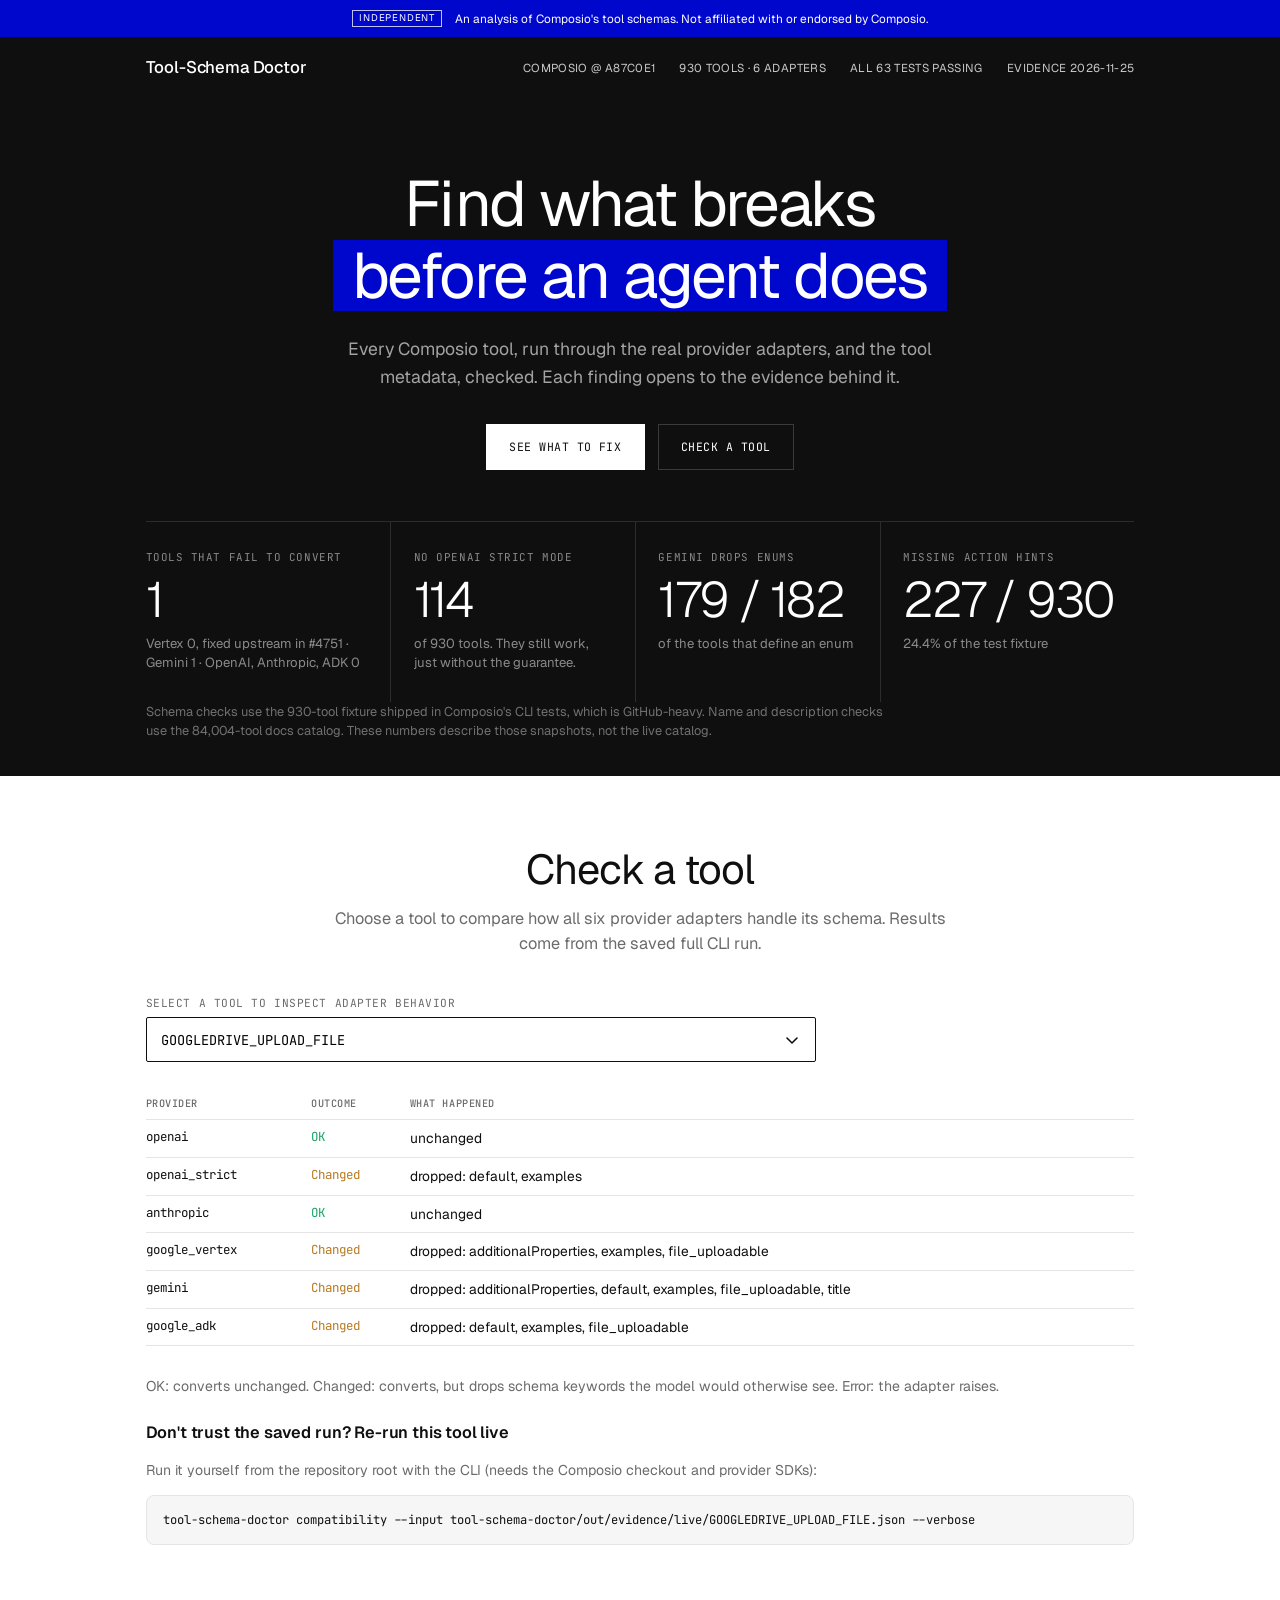
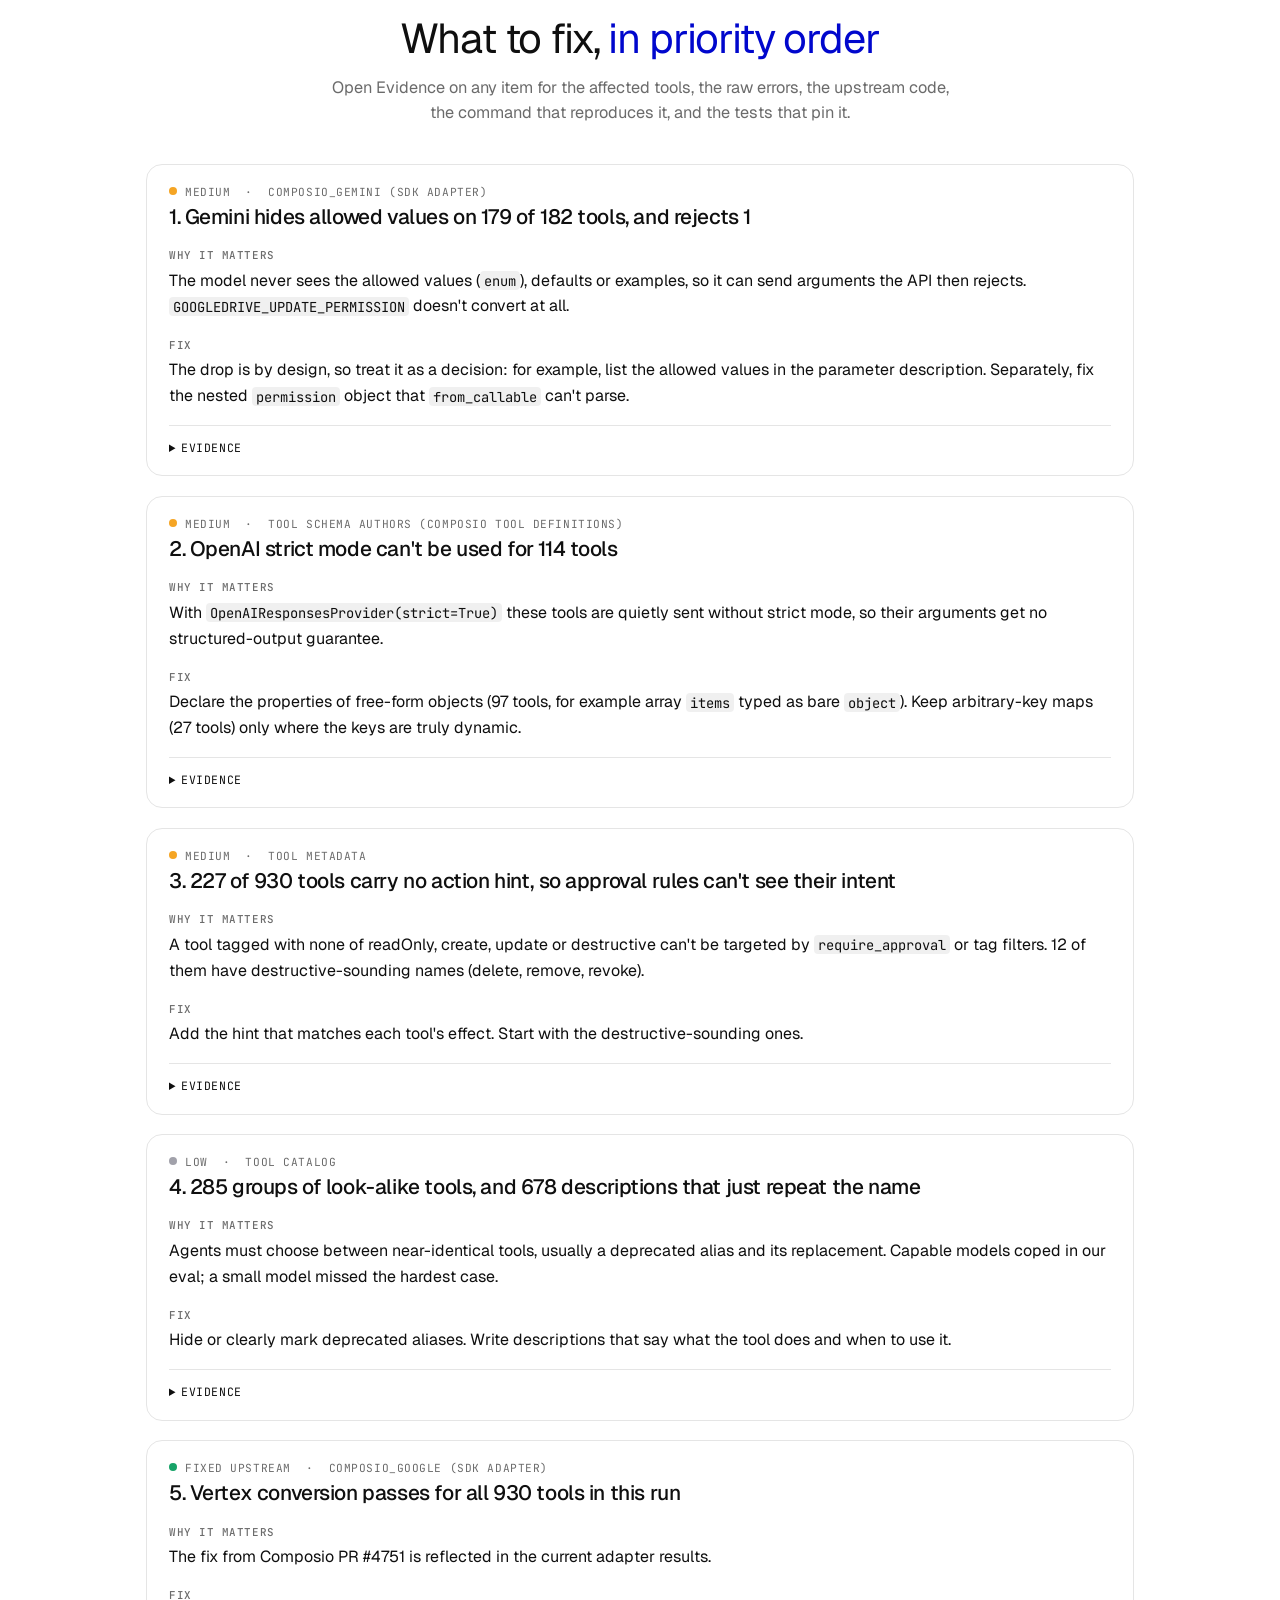
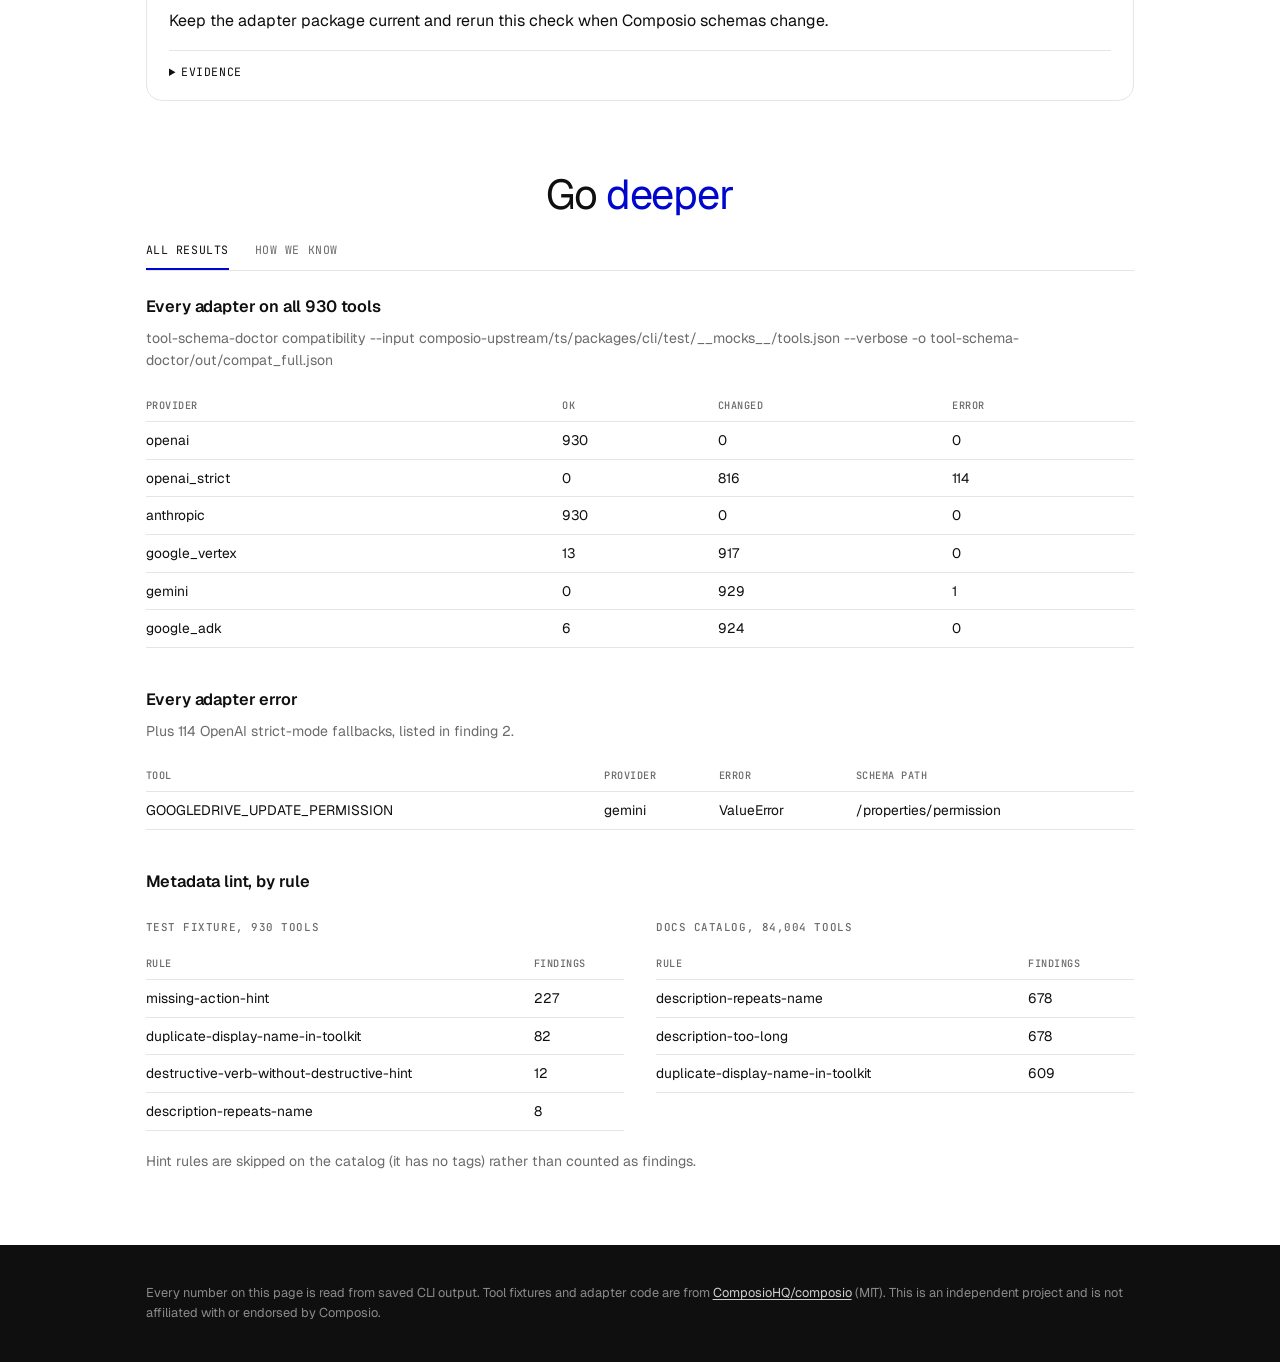
==== commit 4aa23880: "Refresh Composio analysis at a87c0e190cab2c2f1d3caa62e5613f4e388b2fef" ====
--- a/site/index.html
+++ b/site/index.html
@@ -106,7 +106,7 @@
 <div class="strip"><div class="inner"><span class="tag">Independent</span><span>An analysis of Composio's tool schemas. Not affiliated with or endorsed by Composio.</span></div></div>
 <div class="dark"><div class="inner">
 <div class="nav"><div class="brand">Tool-Schema Doctor</div>
-<div class="navr"><a href="https://github.com/ComposioHQ/composio/commit/a9704121220252b6f4506f39c094539950014eee" target="_blank" rel="noopener">Composio @ a970412</a><span>930 tools · 6 adapters</span><span>All 63 tests passing</span><span>Evidence 2026-11-25</span></div></div>
+<div class="navr"><a href="https://github.com/ComposioHQ/composio/commit/a87c0e190cab2c2f1d3caa62e5613f4e388b2fef" target="_blank" rel="noopener">Composio @ a87c0e1</a><span>930 tools · 6 adapters</span><span>All 63 tests passing</span><span>Evidence 2026-11-25</span></div></div>
 <div class="hero"><h1>Find what breaks <span class="hl">before an agent does</span></h1>
 <p>Every Composio tool, run through the real provider adapters, and the tool metadata, checked. Each finding opens to the evidence behind it.</p>
 <div class="btns"><a class="btn" href="#fixes">See what to fix</a><a class="btn ghost" href="#tool-check">Check a tool</a></div></div>
@@ -132,7 +132,7 @@
 <main class="wrap">
 <div class="sec" id="fixes" style="margin-top:4.4rem">What to fix, <span class="acc">in priority order</span></div>
 <div class="sub">Open Evidence on any item for the affected tools, the raw errors, the upstream code, the command that reproduces it, and the tests that pin it.</div>
-<article class='card'><div class='kicker'><span class='dot d-med'></span>Medium &nbsp;·&nbsp; composio_gemini (SDK adapter)</div><h3>1. Gemini hides allowed values on 179 of 182 tools, and rejects 1</h3><div class='lbl'>Why it matters</div><p>The model never sees the allowed values (<code>enum</code>), defaults or examples, so it can send arguments the API then rejects. <code>GOOGLEDRIVE_UPDATE_PERMISSION</code> doesn't convert at all.</p><div class='lbl'>Fix</div><p>The drop is by design, so treat it as a decision: for example, list the allowed values in the parameter description. Separately, fix the nested <code>permission</code> object that <code>from_callable</code> can't parse.</p><details><summary>Evidence</summary><p><strong>Cause.</strong> Gemini declarations are built from a Python function signature (<code>FunctionDeclaration.from_callable</code>), so only types survive. Dropping <code>enum</code> is intentional and pinned upstream in <a href="https://github.com/ComposioHQ/composio/blob/a9704121220252b6f4506f39c094539950014eee/python/tests/test_gemini_provider.py#L545" target="_blank" rel="noopener">test_gemini_provider.py, AFC_CASES</a>.</p><div class='lbl'>Keywords Gemini drops, by number of tools</div><div class='scroll'><table><thead><tr><th>keyword</th><th>tools</th></tr></thead><tbody><tr><td>title</td><td>915</td></tr><tr><td>examples</td><td>895</td></tr><tr><td>default</td><td>355</td></tr><tr><td>enum</td><td>179</td></tr><tr><td>additionalProperties</td><td>34</td></tr><tr><td>format</td><td>19</td></tr><tr><td>file_uploadable</td><td>1</td></tr></tbody></table></div><p><strong>Hard failure.</strong> <code>GOOGLEDRIVE_UPDATE_PERMISSION</code>: <code>ValueError: Failed to parse the parameter permission: composio.utils.schema_converter.Permission of function GOOGLEDRIVE_UPDATE_PERMISSION for automatic function calling.Au</code></p><p class='cap'>The run below uses two real tools: the one Gemini rejects, and <code>GITHUB_ACTIVITY_LIST_REPO_S_STARRED_BY_AUTHENTICATED_USER</code>, whose enum it drops.</p><div class='lbl'>Reproduce it, from the repository root</div><pre>tool-schema-doctor compatibility --input tool-schema-doctor/out/evidence/gemini_cases.json --providers gemini --verbose</pre><div class='lbl'>Its output, verbatim &nbsp;·&nbsp; exit code 0 &nbsp;·&nbsp; 4.9s &nbsp;·&nbsp; <a href='evidence/cli/gemini.txt'>full output</a></div><pre>{
+<article class='card'><div class='kicker'><span class='dot d-med'></span>Medium &nbsp;·&nbsp; composio_gemini (SDK adapter)</div><h3>1. Gemini hides allowed values on 179 of 182 tools, and rejects 1</h3><div class='lbl'>Why it matters</div><p>The model never sees the allowed values (<code>enum</code>), defaults or examples, so it can send arguments the API then rejects. <code>GOOGLEDRIVE_UPDATE_PERMISSION</code> doesn't convert at all.</p><div class='lbl'>Fix</div><p>The drop is by design, so treat it as a decision: for example, list the allowed values in the parameter description. Separately, fix the nested <code>permission</code> object that <code>from_callable</code> can't parse.</p><details><summary>Evidence</summary><p><strong>Cause.</strong> Gemini declarations are built from a Python function signature (<code>FunctionDeclaration.from_callable</code>), so only types survive. Dropping <code>enum</code> is intentional and pinned upstream in <a href="https://github.com/ComposioHQ/composio/blob/a87c0e190cab2c2f1d3caa62e5613f4e388b2fef/python/tests/test_gemini_provider.py#L545" target="_blank" rel="noopener">test_gemini_provider.py, AFC_CASES</a>.</p><div class='lbl'>Keywords Gemini drops, by number of tools</div><div class='scroll'><table><thead><tr><th>keyword</th><th>tools</th></tr></thead><tbody><tr><td>title</td><td>915</td></tr><tr><td>examples</td><td>895</td></tr><tr><td>default</td><td>355</td></tr><tr><td>enum</td><td>179</td></tr><tr><td>additionalProperties</td><td>34</td></tr><tr><td>format</td><td>19</td></tr><tr><td>file_uploadable</td><td>1</td></tr></tbody></table></div><p><strong>Hard failure.</strong> <code>GOOGLEDRIVE_UPDATE_PERMISSION</code>: <code>ValueError: Failed to parse the parameter permission: composio.utils.schema_converter.Permission of function GOOGLEDRIVE_UPDATE_PERMISSION for automatic function calling.Au</code></p><p class='cap'>The run below uses two real tools: the one Gemini rejects, and <code>GITHUB_ACTIVITY_LIST_REPO_S_STARRED_BY_AUTHENTICATED_USER</code>, whose enum it drops.</p><div class='lbl'>Reproduce it, from the repository root</div><pre>tool-schema-doctor compatibility --input tool-schema-doctor/out/evidence/gemini_cases.json --providers gemini --verbose</pre><div class='lbl'>Its output, verbatim &nbsp;·&nbsp; exit code 0 &nbsp;·&nbsp; 3.3s &nbsp;·&nbsp; <a href='evidence/cli/gemini.txt'>full output</a></div><pre>{
   &quot;input&quot;: &quot;tool-schema-doctor/out/evidence/gemini_cases.json&quot;,
   &quot;tools&quot;: 2,
   &quot;summary&quot;: {
@@ -170,7 +170,7 @@
       &quot;added_keywords&quot;: []
     }
   ]
-}</pre><div class='lbl'>Pinned by tests</div><p>✓ <code>test_gemini_drops_enum</code> &nbsp;·&nbsp; ✓ <code>test_gemini_real_nested_object_failure</code></p></details></article><article class='card'><div class='kicker'><span class='dot d-med'></span>Medium &nbsp;·&nbsp; Tool schema authors (Composio tool definitions)</div><h3>2. OpenAI strict mode can&#x27;t be used for 114 tools</h3><div class='lbl'>Why it matters</div><p>With <code>OpenAIResponsesProvider(strict=True)</code> these tools are quietly sent without strict mode, so their arguments get no structured-output guarantee.</p><div class='lbl'>Fix</div><p>Declare the properties of free-form objects (97 tools, for example array <code>items</code> typed as bare <code>object</code>). Keep arbitrary-key maps (27 tools) only where the keys are truly dynamic.</p><details><summary>Evidence</summary><p><strong>Cause, in the SDK's own words</strong> (<code>to_strict_json_schema</code>). The provider then falls back to non-strict and only logs a warning: <a href="https://github.com/ComposioHQ/composio/blob/a9704121220252b6f4506f39c094539950014eee/python/composio/core/provider/_openai_responses.py#L84-L99" target="_blank" rel="noopener">_openai_responses.py, lines 84 to 99</a>.</p><div class='scroll'><table><thead><tr><th>unsupported</th><th>tools</th><th>what it means</th><th>example</th></tr></thead><tbody><tr><td>properties</td><td>97</td><td>free-form object accepts arbitrary keys</td><td>GITHUB_ADD_AN_EMAIL_ADDRESS_FOR_THE_AUTHENTICATED_USER → properties.emails.items</td></tr><tr><td>additionalProperties</td><td>27</td><td>object accepts arbitrary keys</td><td>GITHUB_CREATE_AN_ORGANIZATION_REPOSITORY → properties.custom_properties</td></tr></tbody></table></div><div class='lbl'>Reproduce it, from the repository root</div><pre>tool-schema-doctor compatibility --input composio-upstream/ts/packages/cli/test/__mocks__/tools.json --providers openai_strict</pre><div class='lbl'>Its output, verbatim &nbsp;·&nbsp; exit code 0 &nbsp;·&nbsp; 4.0s &nbsp;·&nbsp; <a href='evidence/cli/strict.txt'>full output</a></div><pre>{
+}</pre><div class='lbl'>Pinned by tests</div><p>✓ <code>test_gemini_drops_enum</code> &nbsp;·&nbsp; ✓ <code>test_gemini_real_nested_object_failure</code></p></details></article><article class='card'><div class='kicker'><span class='dot d-med'></span>Medium &nbsp;·&nbsp; Tool schema authors (Composio tool definitions)</div><h3>2. OpenAI strict mode can&#x27;t be used for 114 tools</h3><div class='lbl'>Why it matters</div><p>With <code>OpenAIResponsesProvider(strict=True)</code> these tools are quietly sent without strict mode, so their arguments get no structured-output guarantee.</p><div class='lbl'>Fix</div><p>Declare the properties of free-form objects (97 tools, for example array <code>items</code> typed as bare <code>object</code>). Keep arbitrary-key maps (27 tools) only where the keys are truly dynamic.</p><details><summary>Evidence</summary><p><strong>Cause, in the SDK's own words</strong> (<code>to_strict_json_schema</code>). The provider then falls back to non-strict and only logs a warning: <a href="https://github.com/ComposioHQ/composio/blob/a87c0e190cab2c2f1d3caa62e5613f4e388b2fef/python/composio/core/provider/_openai_responses.py#L84-L99" target="_blank" rel="noopener">_openai_responses.py, lines 84 to 99</a>.</p><div class='scroll'><table><thead><tr><th>unsupported</th><th>tools</th><th>what it means</th><th>example</th></tr></thead><tbody><tr><td>properties</td><td>97</td><td>free-form object accepts arbitrary keys</td><td>GITHUB_ADD_AN_EMAIL_ADDRESS_FOR_THE_AUTHENTICATED_USER → properties.emails.items</td></tr><tr><td>additionalProperties</td><td>27</td><td>object accepts arbitrary keys</td><td>GITHUB_CREATE_AN_ORGANIZATION_REPOSITORY → properties.custom_properties</td></tr></tbody></table></div><div class='lbl'>Reproduce it, from the repository root</div><pre>tool-schema-doctor compatibility --input composio-upstream/ts/packages/cli/test/__mocks__/tools.json --providers openai_strict</pre><div class='lbl'>Its output, verbatim &nbsp;·&nbsp; exit code 0 &nbsp;·&nbsp; 2.7s &nbsp;·&nbsp; <a href='evidence/cli/strict.txt'>full output</a></div><pre>{
   &quot;input&quot;: &quot;composio-upstream/ts/packages/cli/test/__mocks__/tools.json&quot;,
   &quot;tools&quot;: 930,
   &quot;summary&quot;: {
@@ -200,7 +200,7 @@
       &quot;schema_path&quot;: null,
       &quot;where&quot;: &quot;/home/runner/work/Composio-tool-schema-doctor/Composio-tool-schema-doctor/tool-schema-doctor/src/tool_schema_doctor/providers.py&quot;,
       &quot;dropped_keywords&quot;: [],
-… 1236 more lines</pre><div class='lbl'>Pinned by tests</div><p>✓ <code>test_openai_strict_reports_sdk_reason_for_free_form_object</code></p></details></article><article class='card'><div class='kicker'><span class='dot d-med'></span>Medium &nbsp;·&nbsp; Tool metadata</div><h3>3. 227 of 930 tools carry no action hint, so approval rules can&#x27;t see their intent</h3><div class='lbl'>Why it matters</div><p>A tool tagged with none of readOnly, create, update or destructive can't be targeted by <code>require_approval</code> or tag filters. 12 of them have destructive-sounding names (delete, remove, revoke).</p><div class='lbl'>Fix</div><p>Add the hint that matches each tool's effect. Start with the destructive-sounding ones.</p><details><summary>Evidence</summary><p><strong>Why the tags matter, in the code.</strong> Composio's Tool Router filters and gates tools by these tags (<a href="https://github.com/ComposioHQ/composio/blob/a9704121220252b6f4506f39c094539950014eee/python/composio/core/models/tool_router.py#L120-L127" target="_blank" rel="noopener">ToolRouterTag</a>). Its <a href="https://github.com/ComposioHQ/composio/blob/a9704121220252b6f4506f39c094539950014eee/python/composio/core/models/tool_router.py#L247-L259" target="_blank" rel="noopener">require_approval</a> docstring reads: <em>"Tools with any of these tags need the user's approval before they run."</em></p><div class='lbl'>Destructive-sounding tools without destructiveHint (12, a name-based heuristic: review each)</div><div class='scroll'><table><thead><tr><th>tool</th><th>hint tags it has today</th></tr></thead><tbody><tr><td>GITHUB_DISABLE_A_WORKFLOW</td><td>openWorldHint, updateHint</td></tr><tr><td>GITHUB_DISABLE_REPOSITORY_ACTIONS_IN_ORG</td><td>idempotentHint, openWorldHint, updateHint</td></tr><tr><td>GITHUB_FORCE_CANCEL_A_WORKFLOW_RUN</td><td>openWorldHint, updateHint</td></tr><tr><td>GOOGLEDRIVE_DELETE_COMMENT</td><td>none</td></tr><tr><td>GOOGLEDRIVE_DELETE_REPLY</td><td>none</td></tr><tr><td>GOOGLE_ADMIN_DELETE_USER</td><td>none</td></tr><tr><td>GOOGLE_ADMIN_REMOVE_USER_ALIAS</td><td>none</td></tr><tr><td>GOOGLE_ADMIN_REMOVE_USER_FROM_GROUP</td><td>none</td></tr><tr><td>GOOGLE_CLASSROOM_COURSES_ANNOUNCEMENTS_DELETE</td><td>none</td></tr><tr><td>GOOGLE_CLASSROOM_COURSES_DELETE</td><td>none</td></tr><tr><td>GOOGLE_CLASSROOM_COURSES_TOPICS_DELETE</td><td>none</td></tr><tr><td>GOOGLE_CLASSROOM_COURSE_WORK_DELETE</td><td>none</td></tr></tbody></table></div><div class='lbl'>Reproduce it, from the repository root</div><pre>tool-schema-doctor lint --input composio-upstream/ts/packages/cli/test/__mocks__/tools.json --rules missing-action-hint,destructive-verb-without-destructive-hint</pre><div class='lbl'>Its output, verbatim &nbsp;·&nbsp; exit code 0 &nbsp;·&nbsp; 0.1s &nbsp;·&nbsp; <a href='evidence/cli/hints.txt'>full output</a></div><pre>{
+… 1236 more lines</pre><div class='lbl'>Pinned by tests</div><p>✓ <code>test_openai_strict_reports_sdk_reason_for_free_form_object</code></p></details></article><article class='card'><div class='kicker'><span class='dot d-med'></span>Medium &nbsp;·&nbsp; Tool metadata</div><h3>3. 227 of 930 tools carry no action hint, so approval rules can&#x27;t see their intent</h3><div class='lbl'>Why it matters</div><p>A tool tagged with none of readOnly, create, update or destructive can't be targeted by <code>require_approval</code> or tag filters. 12 of them have destructive-sounding names (delete, remove, revoke).</p><div class='lbl'>Fix</div><p>Add the hint that matches each tool's effect. Start with the destructive-sounding ones.</p><details><summary>Evidence</summary><p><strong>Why the tags matter, in the code.</strong> Composio's Tool Router filters and gates tools by these tags (<a href="https://github.com/ComposioHQ/composio/blob/a87c0e190cab2c2f1d3caa62e5613f4e388b2fef/python/composio/core/models/tool_router.py#L120-L127" target="_blank" rel="noopener">ToolRouterTag</a>). Its <a href="https://github.com/ComposioHQ/composio/blob/a87c0e190cab2c2f1d3caa62e5613f4e388b2fef/python/composio/core/models/tool_router.py#L247-L259" target="_blank" rel="noopener">require_approval</a> docstring reads: <em>"Tools with any of these tags need the user's approval before they run."</em></p><div class='lbl'>Destructive-sounding tools without destructiveHint (12, a name-based heuristic: review each)</div><div class='scroll'><table><thead><tr><th>tool</th><th>hint tags it has today</th></tr></thead><tbody><tr><td>GITHUB_DISABLE_A_WORKFLOW</td><td>openWorldHint, updateHint</td></tr><tr><td>GITHUB_DISABLE_REPOSITORY_ACTIONS_IN_ORG</td><td>idempotentHint, openWorldHint, updateHint</td></tr><tr><td>GITHUB_FORCE_CANCEL_A_WORKFLOW_RUN</td><td>openWorldHint, updateHint</td></tr><tr><td>GOOGLEDRIVE_DELETE_COMMENT</td><td>none</td></tr><tr><td>GOOGLEDRIVE_DELETE_REPLY</td><td>none</td></tr><tr><td>GOOGLE_ADMIN_DELETE_USER</td><td>none</td></tr><tr><td>GOOGLE_ADMIN_REMOVE_USER_ALIAS</td><td>none</td></tr><tr><td>GOOGLE_ADMIN_REMOVE_USER_FROM_GROUP</td><td>none</td></tr><tr><td>GOOGLE_CLASSROOM_COURSES_ANNOUNCEMENTS_DELETE</td><td>none</td></tr><tr><td>GOOGLE_CLASSROOM_COURSES_DELETE</td><td>none</td></tr><tr><td>GOOGLE_CLASSROOM_COURSES_TOPICS_DELETE</td><td>none</td></tr><tr><td>GOOGLE_CLASSROOM_COURSE_WORK_DELETE</td><td>none</td></tr></tbody></table></div><div class='lbl'>Reproduce it, from the repository root</div><pre>tool-schema-doctor lint --input composio-upstream/ts/packages/cli/test/__mocks__/tools.json --rules missing-action-hint,destructive-verb-without-destructive-hint</pre><div class='lbl'>Its output, verbatim &nbsp;·&nbsp; exit code 0 &nbsp;·&nbsp; 0.1s &nbsp;·&nbsp; <a href='evidence/cli/hints.txt'>full output</a></div><pre>{
   &quot;input&quot;: &quot;composio-upstream/ts/packages/cli/test/__mocks__/tools.json&quot;,
   &quot;source&quot;: &quot;mock&quot;,
   &quot;tools&quot;: 930,
@@ -230,7 +230,7 @@
     {
       &quot;rule_id&quot;: &quot;missing-action-hint&quot;,
       &quot;severity&quot;: &quot;warning&quot;,
-… 1990 more lines</pre><div class='lbl'>Pinned by tests</div><p>✓ <code>test_missing_action_hint_positive_and_negative</code> &nbsp;·&nbsp; ✓ <code>test_destructive_verb_without_hint</code></p></details></article><article class='card'><div class='kicker'><span class='dot d-low'></span>Low &nbsp;·&nbsp; Tool catalog</div><h3>4. 285 groups of look-alike tools, and 678 descriptions that just repeat the name</h3><div class='lbl'>Why it matters</div><p>Agents must choose between near-identical tools, usually a deprecated alias and its replacement. Capable models coped in our eval; a small model missed the hardest case.</p><div class='lbl'>Fix</div><p>Hide or clearly mark deprecated aliases. Write descriptions that say what the tool does and when to use it.</p><details><summary>Evidence</summary><div class='lbl'>Same display name, same toolkit (285 groups in the catalog). Examples</div><div class='scroll'><table><thead><tr><th>toolkit</th><th>display name</th><th>tools</th></tr></thead><tbody><tr><td>github</td><td>Check if pull request merged</td><td>GITHUB_CHECK_IF_PULL_REQUEST_HAS_BEEN_MERGED · GITHUB_CHECK_IF_PULL_REQUEST_MERGED</td></tr><tr><td>github</td><td>Check if repo starred by auth user</td><td>GITHUB_CHECK_IF_REPO_STARRED_BY_AUTH_USER · GITHUB_IS_REPOSITORY_STARRED_BY_THE_USER</td></tr><tr><td>github</td><td>List organizations for a user</td><td>GITHUB_LIST_ORGANIZATIONS_FOR_A_USER · GITHUB_LIST_ORGANIZATIONS_FOR_USER</td></tr><tr><td>github</td><td>Search issues and pull requests</td><td>GITHUB_SEARCH_ISSUES · GITHUB_SEARCH_ISSUES_AND_PULL_REQUESTS</td></tr><tr><td>slack</td><td>Send message</td><td>SLACK_CHAT_POST_MESSAGE · SLACK_SEND_MESSAGE</td></tr><tr><td>slack</td><td>Leave conversation channel</td><td>SLACK_LEAVE_A_CONVERSATION · SLACK_LEAVE_CONVERSATION</td></tr></tbody></table></div><p><strong>Descriptions that only repeat the name:</strong> 678, for example <code>AMBIGUOUS_MCP_LIST_SHARED_DRIVE_MEMBERS</code>, <code>ASANA_ADD_CUSTOM_FIELD_SETTING_FOR_PROJECT</code>, <code>ASANA_CREATE_BUDGET</code>.</p><div class='lbl'>Does it confuse a model? Selection eval, 27 hand-curated look-alike tasks, selection only</div><div class='scroll'><table><thead><tr><th>model</th><th>correct</th><th>missed</th></tr></thead><tbody><tr><td>gpt-oss-20b</td><td>27/27</td><td>none</td></tr><tr><td>qwen3.8-27b</td><td>27/27</td><td>none</td></tr><tr><td>allam-2-7b</td><td>26/27</td><td>t27</td></tr></tbody></table></div><p class='cap'>Exploratory: a small curated set, and results depend on the model and prompt. The one miss (t27) is a debatable case where both tools could set assignees.</p><div class='lbl'>Reproduce it, from the repository root</div><pre>tool-schema-doctor lint --input composio-upstream/docs/public/data/toolkits.json --rules duplicate-display-name-in-toolkit,description-repeats-name</pre><div class='lbl'>Its output, verbatim &nbsp;·&nbsp; exit code 0 &nbsp;·&nbsp; 2.1s &nbsp;·&nbsp; <a href='evidence/cli/names.txt'>full output</a></div><pre>{
+… 1990 more lines</pre><div class='lbl'>Pinned by tests</div><p>✓ <code>test_missing_action_hint_positive_and_negative</code> &nbsp;·&nbsp; ✓ <code>test_destructive_verb_without_hint</code></p></details></article><article class='card'><div class='kicker'><span class='dot d-low'></span>Low &nbsp;·&nbsp; Tool catalog</div><h3>4. 285 groups of look-alike tools, and 678 descriptions that just repeat the name</h3><div class='lbl'>Why it matters</div><p>Agents must choose between near-identical tools, usually a deprecated alias and its replacement. Capable models coped in our eval; a small model missed the hardest case.</p><div class='lbl'>Fix</div><p>Hide or clearly mark deprecated aliases. Write descriptions that say what the tool does and when to use it.</p><details><summary>Evidence</summary><div class='lbl'>Same display name, same toolkit (285 groups in the catalog). Examples</div><div class='scroll'><table><thead><tr><th>toolkit</th><th>display name</th><th>tools</th></tr></thead><tbody><tr><td>github</td><td>Check if pull request merged</td><td>GITHUB_CHECK_IF_PULL_REQUEST_HAS_BEEN_MERGED · GITHUB_CHECK_IF_PULL_REQUEST_MERGED</td></tr><tr><td>github</td><td>Check if repo starred by auth user</td><td>GITHUB_CHECK_IF_REPO_STARRED_BY_AUTH_USER · GITHUB_IS_REPOSITORY_STARRED_BY_THE_USER</td></tr><tr><td>github</td><td>List organizations for a user</td><td>GITHUB_LIST_ORGANIZATIONS_FOR_A_USER · GITHUB_LIST_ORGANIZATIONS_FOR_USER</td></tr><tr><td>github</td><td>Search issues and pull requests</td><td>GITHUB_SEARCH_ISSUES · GITHUB_SEARCH_ISSUES_AND_PULL_REQUESTS</td></tr><tr><td>slack</td><td>Send message</td><td>SLACK_CHAT_POST_MESSAGE · SLACK_SEND_MESSAGE</td></tr><tr><td>slack</td><td>Leave conversation channel</td><td>SLACK_LEAVE_A_CONVERSATION · SLACK_LEAVE_CONVERSATION</td></tr></tbody></table></div><p><strong>Descriptions that only repeat the name:</strong> 678, for example <code>AMBIGUOUS_MCP_LIST_SHARED_DRIVE_MEMBERS</code>, <code>ASANA_ADD_CUSTOM_FIELD_SETTING_FOR_PROJECT</code>, <code>ASANA_CREATE_BUDGET</code>.</p><div class='lbl'>Does it confuse a model? Selection eval, 27 hand-curated look-alike tasks, selection only</div><div class='scroll'><table><thead><tr><th>model</th><th>correct</th><th>missed</th></tr></thead><tbody><tr><td>gpt-oss-20b</td><td>27/27</td><td>none</td></tr><tr><td>qwen3.8-27b</td><td>27/27</td><td>none</td></tr><tr><td>allam-2-7b</td><td>26/27</td><td>t27</td></tr></tbody></table></div><p class='cap'>Exploratory: a small curated set, and results depend on the model and prompt. The one miss (t27) is a debatable case where both tools could set assignees.</p><div class='lbl'>Reproduce it, from the repository root</div><pre>tool-schema-doctor lint --input composio-upstream/docs/public/data/toolkits.json --rules duplicate-display-name-in-toolkit,description-repeats-name</pre><div class='lbl'>Its output, verbatim &nbsp;·&nbsp; exit code 0 &nbsp;·&nbsp; 1.6s &nbsp;·&nbsp; <a href='evidence/cli/names.txt'>full output</a></div><pre>{
   &quot;input&quot;: &quot;composio-upstream/docs/public/data/toolkits.json&quot;,
   &quot;source&quot;: &quot;catalog&quot;,
   &quot;tools&quot;: 96002,
@@ -255,7 +255,7 @@
       &quot;toolkit&quot;: &quot;ambiguous_mcp&quot;,
       &quot;field_path&quot;: null,
       &quot;evidence&quot;: &quot;description=&#x27;List shared drive members.&#x27;&quot;,
-… 1995 more lines</pre><div class='lbl'>Pinned by tests</div><p>✓ <code>test_duplicate_display_name_in_toolkit</code> &nbsp;·&nbsp; ✓ <code>test_description_repeats_name</code></p></details></article><article class='card'><div class='kicker'><span class='dot d-fixed'></span>Fixed upstream &nbsp;·&nbsp; composio_google (SDK adapter)</div><h3>5. Vertex conversion passes for all 930 tools in this run</h3><div class='lbl'>Why it matters</div><p>The fix from Composio PR #4751 is reflected in the current adapter results.</p><div class='lbl'>Fix</div><p>Keep the adapter package current and rerun this check when Composio schemas change.</p><details><summary>Evidence</summary><div class='note'>Fixed upstream in <a href='https://github.com/ComposioHQ/composio/pull/4751' target='_blank' rel='noopener'>#4751</a>, merged 2026-11-13, replacing the top-level-only stripping with a recursive allowlist. It ships in Python SDK 0.33.0 (release PR #5394, open when checked). The results below reflect the analyzed Composio commit and adapter versions listed above.</div><p><strong>Cause, in the code.</strong> The adapter removes <code>examples</code> only from top-level properties (<a href="https://github.com/ComposioHQ/composio/blob/a9704121220252b6f4506f39c094539950014eee/python/providers/google/composio_google/provider.py#L43-L60" target="_blank" rel="noopener">composio_google/provider.py, lines 43 to 60</a>). Nested <code>examples</code> and <code>file_uploadable</code> reach Vertex's schema parser, which rejects unknown fields.</p><div class='scroll'><table><thead><tr><th>tool</th><th>offending schema path</th><th>error</th></tr></thead><tbody></tbody></table></div><div class='lbl'>Reproduce it, from the repository root</div><pre>tool-schema-doctor compatibility --input composio-upstream/ts/packages/cli/test/__mocks__/tools.json --providers google_vertex</pre><div class='lbl'>Its output, verbatim &nbsp;·&nbsp; exit code 0 &nbsp;·&nbsp; 7.3s &nbsp;·&nbsp; <a href='evidence/cli/vertex.txt'>full output</a></div><pre>{
+… 1995 more lines</pre><div class='lbl'>Pinned by tests</div><p>✓ <code>test_duplicate_display_name_in_toolkit</code> &nbsp;·&nbsp; ✓ <code>test_description_repeats_name</code></p></details></article><article class='card'><div class='kicker'><span class='dot d-fixed'></span>Fixed upstream &nbsp;·&nbsp; composio_google (SDK adapter)</div><h3>5. Vertex conversion passes for all 930 tools in this run</h3><div class='lbl'>Why it matters</div><p>The fix from Composio PR #4751 is reflected in the current adapter results.</p><div class='lbl'>Fix</div><p>Keep the adapter package current and rerun this check when Composio schemas change.</p><details><summary>Evidence</summary><div class='note'>Fixed upstream in <a href='https://github.com/ComposioHQ/composio/pull/4751' target='_blank' rel='noopener'>#4751</a>, merged 2026-11-13, replacing the top-level-only stripping with a recursive allowlist. It ships in Python SDK 0.33.0 (release PR #5394, open when checked). The results below reflect the analyzed Composio commit and adapter versions listed above.</div><p><strong>Cause, in the code.</strong> The adapter removes <code>examples</code> only from top-level properties (<a href="https://github.com/ComposioHQ/composio/blob/a87c0e190cab2c2f1d3caa62e5613f4e388b2fef/python/providers/google/composio_google/provider.py#L43-L60" target="_blank" rel="noopener">composio_google/provider.py, lines 43 to 60</a>). Nested <code>examples</code> and <code>file_uploadable</code> reach Vertex's schema parser, which rejects unknown fields.</p><div class='scroll'><table><thead><tr><th>tool</th><th>offending schema path</th><th>error</th></tr></thead><tbody></tbody></table></div><div class='lbl'>Reproduce it, from the repository root</div><pre>tool-schema-doctor compatibility --input composio-upstream/ts/packages/cli/test/__mocks__/tools.json --providers google_vertex</pre><div class='lbl'>Its output, verbatim &nbsp;·&nbsp; exit code 0 &nbsp;·&nbsp; 5.1s &nbsp;·&nbsp; <a href='evidence/cli/vertex.txt'>full output</a></div><pre>{
   &quot;input&quot;: &quot;composio-upstream/ts/packages/cli/test/__mocks__/tools.json&quot;,
   &quot;tools&quot;: 930,
   &quot;summary&quot;: {
@@ -278,13 +278,13 @@
 <p class="cap">Hint rules are skipped on the catalog (it has no tags) rather than counted as findings.</p>
 </section>
 <section class="pane" id="pane-how">
-<div class='h3'>Where the numbers come from</div><div class='scroll'><table><thead><tr><th>item</th><th>value</th><th>check</th></tr></thead><tbody><tr><td>Composio source</td><td>a9704121220252b6f4506f39c094539950014eee (2026-11-25)</td><td><a href='https://github.com/ComposioHQ/composio/commit/a9704121220252b6f4506f39c094539950014eee' target='_blank' rel='noopener'>commit</a></td></tr><tr><td>Local checkout modified?</td><td>no</td><td></td></tr><tr><td>Schema fixture (930 tools)</td><td>git blob b28f3c964992</td><td><a href='https://github.com/ComposioHQ/composio/blob/a9704121220252b6f4506f39c094539950014eee/ts/packages/cli/test/__mocks__/tools.json' target='_blank' rel='noopener'>file</a></td></tr><tr><td>Name catalog (84,004 tools)</td><td>git blob 7d292eeec96e</td><td><a href='https://github.com/ComposioHQ/composio/blob/a9704121220252b6f4506f39c094539950014eee/docs/public/data/toolkits.json' target='_blank' rel='noopener'>file</a></td></tr></tbody></table></div>
+<div class='h3'>Where the numbers come from</div><div class='scroll'><table><thead><tr><th>item</th><th>value</th><th>check</th></tr></thead><tbody><tr><td>Composio source</td><td>a87c0e190cab2c2f1d3caa62e5613f4e388b2fef (2026-11-26)</td><td><a href='https://github.com/ComposioHQ/composio/commit/a87c0e190cab2c2f1d3caa62e5613f4e388b2fef' target='_blank' rel='noopener'>commit</a></td></tr><tr><td>Local checkout modified?</td><td>no</td><td></td></tr><tr><td>Schema fixture (930 tools)</td><td>git blob b28f3c964992</td><td><a href='https://github.com/ComposioHQ/composio/blob/a87c0e190cab2c2f1d3caa62e5613f4e388b2fef/ts/packages/cli/test/__mocks__/tools.json' target='_blank' rel='noopener'>file</a></td></tr><tr><td>Name catalog (84,004 tools)</td><td>git blob 7d292eeec96e</td><td><a href='https://github.com/ComposioHQ/composio/blob/a87c0e190cab2c2f1d3caa62e5613f4e388b2fef/docs/public/data/toolkits.json' target='_blank' rel='noopener'>file</a></td></tr></tbody></table></div>
 <div class='h3'>How the checks run</div>
 <ul><li><strong>Real adapters, not copies.</strong> Each check imports the installed provider package (for example <code>composio_google.GoogleProvider</code>) and calls its own <code>wrap_tool</code>.</li>
 <li><strong>Offline.</strong> Network sockets are blocked during conversion, and any attempt to execute a tool raises.</li>
 <li><strong>One bad tool never stops a run.</strong> A missing provider SDK is reported as unavailable, not as a failure.</li></ul>
-<div class='h3'>Adapter versions used</div><div class='scroll'><table><thead><tr><th>package</th><th>version</th></tr></thead><tbody><tr><td>composio</td><td>0.34.0</td></tr><tr><td>composio-openai</td><td>0.34.0</td></tr><tr><td>composio-anthropic</td><td>0.34.0</td></tr><tr><td>composio-google</td><td>0.34.0</td></tr><tr><td>composio-gemini</td><td>0.34.0</td></tr><tr><td>composio-google-adk</td><td>0.34.0</td></tr><tr><td>openai</td><td>3.59.0</td></tr><tr><td>anthropic</td><td>2.14.0</td></tr><tr><td>google-cloud-aiplatform</td><td>2.10.0</td></tr><tr><td>google-genai</td><td>2.34.0</td></tr><tr><td>google-adk</td><td>2.15.1</td></tr><tr><td>groq</td><td>not installed</td></tr></tbody></table></div>
-<div class='h3'>Tests</div><p class="cap">63 of 63 passed, 0 failed, 0 skipped (18.3s).</p><div class='scroll'><table><thead><tr><th>test</th><th>result</th></tr></thead><tbody><tr><td>test_all_rules_registered</td><td>passed</td></tr><tr><td>test_baseline_no_error[anthropic]</td><td>passed</td></tr><tr><td>test_baseline_no_error[gemini]</td><td>passed</td></tr><tr><td>test_baseline_no_error[google_adk]</td><td>passed</td></tr><tr><td>test_baseline_no_error[google_vertex]</td><td>passed</td></tr><tr><td>test_baseline_no_error[openai]</td><td>passed</td></tr><tr><td>test_baseline_no_error[openai_strict]</td><td>passed</td></tr><tr><td>test_builds_a_self_contained_page</td><td>passed</td></tr><tr><td>test_catalog_source_skips_compat</td><td>passed</td></tr><tr><td>test_check_a_tool_shows_the_full_untruncated_adapter_error</td><td>passed</td></tr><tr><td>test_clip_message_keeps_short_and_labels_long</td><td>passed</td></tr><tr><td>test_compatibility_fast_provider</td><td>passed</td></tr><tr><td>test_dashboard_renders_without_exceptions</td><td>passed</td></tr><tr><td>test_dashboard_works_without_the_composio_checkout</td><td>passed</td></tr><tr><td>test_dataset_integrity_against_real_corpus</td><td>passed</td></tr><tr><td>test_dataset_loads_and_shapes</td><td>passed</td></tr><tr><td>test_description_repeats_name</td><td>passed</td></tr><tr><td>test_description_too_long_and_empty</td><td>passed</td></tr><tr><td>test_destructive_verb_without_hint</td><td>passed</td></tr><tr><td>test_duplicate_display_name_in_toolkit</td><td>passed</td></tr><tr><td>test_every_evidence_link_resolves_and_the_lookup_data_is_complete</td><td>passed</td></tr><tr><td>test_fix_list_has_five_findings_and_all_pinned_tests_pass</td><td>passed</td></tr><tr><td>test_fixed_upstream_finding_is_labelled_and_listed_last</td><td>passed</td></tr><tr><td>test_gemini_drops_enum</td><td>passed</td></tr><tr><td>test_gemini_real_nested_object_failure</td><td>passed</td></tr><tr><td>test_inspect</td><td>passed</td></tr><tr><td>test_invalid_slug_is_counted</td><td>passed</td></tr><tr><td>test_lint</td><td>passed</td></tr><tr><td>test_load_invalid_json</td><td>passed</td></tr><tr><td>test_load_missing_file</td><td>passed</td></tr><tr><td>test_load_roundtrip</td><td>passed</td></tr><tr><td>test_long_strict_message_is_reported_in_full</td><td>passed</td></tr><tr><td>test_malformed_raises</td><td>passed</td></tr><tr><td>test_matches_the_streamlit_dashboard</td><td>passed</td></tr><tr><td>test_metrics_with_stub_always_first</td><td>passed</td></tr><tr><td>test_metrics_with_stub_perfect_selector</td><td>passed</td></tr><tr><td>test_missing_action_hint_positive_and_negative</td><td>passed</td></tr><tr><td>test_missing_action_hint_skipped_on_catalog</td><td>passed</td></tr><tr><td>test_missing_input_exit2</td><td>passed</td></tr><tr><td>test_nothing_personal_or_secret_is_published</td><td>passed</td></tr><tr><td>test_offline_blocks_inside_and_restores_after</td><td>passed</td></tr><tr><td>test_offline_restores_even_if_the_run_raises</td><td>passed</td></tr><tr><td>test_openai_strict_reports_sdk_reason_for_free_form_object</td><td>passed</td></tr><tr><td>test_parse_catalog_shape</td><td>passed</td></tr><tr><td>test_parse_mock_shape</td><td>passed</td></tr><tr><td>test_parse_selection_handles_non_dict_and_garbage[&quot;text&quot;]</td><td>passed</td></tr><tr><td>test_parse_selection_handles_non_dict_and_garbage[5]</td><td>passed</td></tr><tr><td>test_parse_selection_handles_non_dict_and_garbage[[]]</td><td>passed</td></tr><tr><td>test_parse_selection_handles_non_dict_and_garbage[]</td><td>passed</td></tr><tr><td>test_parse_selection_handles_non_dict_and_garbage[not json at all]</td><td>passed</td></tr><tr><td>test_parse_selection_handles_non_dict_and_garbage[null]</td><td>passed</td></tr><tr><td>test_parse_selection_missing_slug</td><td>passed</td></tr><tr><td>test_parse_selection_tolerates_case</td><td>passed</td></tr><tr><td>test_report_failing_conversions_table</td><td>passed</td></tr><tr><td>test_report_markdown_no_compat</td><td>passed</td></tr><tr><td>test_report_renders_unicode_without_crashing</td><td>passed</td></tr><tr><td>test_report_writes_files</td><td>passed</td></tr><tr><td>test_run_compatibility_does_not_leave_network_blocked</td><td>passed</td></tr><tr><td>test_unavailable_not_counted_as_error</td><td>passed</td></tr><tr><td>test_unknown_provider_exit2</td><td>passed</td></tr><tr><td>test_vertex_file_uploadable_errors</td><td>passed</td></tr><tr><td>test_vertex_nested_examples_errors</td><td>passed</td></tr><tr><td>test_vertex_top_level_examples_is_stripped_not_error</td><td>passed</td></tr></tbody></table></div>
+<div class='h3'>Adapter versions used</div><div class='scroll'><table><thead><tr><th>package</th><th>version</th></tr></thead><tbody><tr><td>composio</td><td>0.35.0</td></tr><tr><td>composio-openai</td><td>0.35.0</td></tr><tr><td>composio-anthropic</td><td>0.35.0</td></tr><tr><td>composio-google</td><td>0.35.0</td></tr><tr><td>composio-gemini</td><td>0.35.0</td></tr><tr><td>composio-google-adk</td><td>0.35.0</td></tr><tr><td>openai</td><td>3.59.0</td></tr><tr><td>anthropic</td><td>2.14.0</td></tr><tr><td>google-cloud-aiplatform</td><td>2.10.0</td></tr><tr><td>google-genai</td><td>2.34.0</td></tr><tr><td>google-adk</td><td>2.15.1</td></tr><tr><td>groq</td><td>not installed</td></tr></tbody></table></div>
+<div class='h3'>Tests</div><p class="cap">63 of 63 passed, 0 failed, 0 skipped (14.4s).</p><div class='scroll'><table><thead><tr><th>test</th><th>result</th></tr></thead><tbody><tr><td>test_all_rules_registered</td><td>passed</td></tr><tr><td>test_baseline_no_error[anthropic]</td><td>passed</td></tr><tr><td>test_baseline_no_error[gemini]</td><td>passed</td></tr><tr><td>test_baseline_no_error[google_adk]</td><td>passed</td></tr><tr><td>test_baseline_no_error[google_vertex]</td><td>passed</td></tr><tr><td>test_baseline_no_error[openai]</td><td>passed</td></tr><tr><td>test_baseline_no_error[openai_strict]</td><td>passed</td></tr><tr><td>test_builds_a_self_contained_page</td><td>passed</td></tr><tr><td>test_catalog_source_skips_compat</td><td>passed</td></tr><tr><td>test_check_a_tool_shows_the_full_untruncated_adapter_error</td><td>passed</td></tr><tr><td>test_clip_message_keeps_short_and_labels_long</td><td>passed</td></tr><tr><td>test_compatibility_fast_provider</td><td>passed</td></tr><tr><td>test_dashboard_renders_without_exceptions</td><td>passed</td></tr><tr><td>test_dashboard_works_without_the_composio_checkout</td><td>passed</td></tr><tr><td>test_dataset_integrity_against_real_corpus</td><td>passed</td></tr><tr><td>test_dataset_loads_and_shapes</td><td>passed</td></tr><tr><td>test_description_repeats_name</td><td>passed</td></tr><tr><td>test_description_too_long_and_empty</td><td>passed</td></tr><tr><td>test_destructive_verb_without_hint</td><td>passed</td></tr><tr><td>test_duplicate_display_name_in_toolkit</td><td>passed</td></tr><tr><td>test_every_evidence_link_resolves_and_the_lookup_data_is_complete</td><td>passed</td></tr><tr><td>test_fix_list_has_five_findings_and_all_pinned_tests_pass</td><td>passed</td></tr><tr><td>test_fixed_upstream_finding_is_labelled_and_listed_last</td><td>passed</td></tr><tr><td>test_gemini_drops_enum</td><td>passed</td></tr><tr><td>test_gemini_real_nested_object_failure</td><td>passed</td></tr><tr><td>test_inspect</td><td>passed</td></tr><tr><td>test_invalid_slug_is_counted</td><td>passed</td></tr><tr><td>test_lint</td><td>passed</td></tr><tr><td>test_load_invalid_json</td><td>passed</td></tr><tr><td>test_load_missing_file</td><td>passed</td></tr><tr><td>test_load_roundtrip</td><td>passed</td></tr><tr><td>test_long_strict_message_is_reported_in_full</td><td>passed</td></tr><tr><td>test_malformed_raises</td><td>passed</td></tr><tr><td>test_matches_the_streamlit_dashboard</td><td>passed</td></tr><tr><td>test_metrics_with_stub_always_first</td><td>passed</td></tr><tr><td>test_metrics_with_stub_perfect_selector</td><td>passed</td></tr><tr><td>test_missing_action_hint_positive_and_negative</td><td>passed</td></tr><tr><td>test_missing_action_hint_skipped_on_catalog</td><td>passed</td></tr><tr><td>test_missing_input_exit2</td><td>passed</td></tr><tr><td>test_nothing_personal_or_secret_is_published</td><td>passed</td></tr><tr><td>test_offline_blocks_inside_and_restores_after</td><td>passed</td></tr><tr><td>test_offline_restores_even_if_the_run_raises</td><td>passed</td></tr><tr><td>test_openai_strict_reports_sdk_reason_for_free_form_object</td><td>passed</td></tr><tr><td>test_parse_catalog_shape</td><td>passed</td></tr><tr><td>test_parse_mock_shape</td><td>passed</td></tr><tr><td>test_parse_selection_handles_non_dict_and_garbage[&quot;text&quot;]</td><td>passed</td></tr><tr><td>test_parse_selection_handles_non_dict_and_garbage[5]</td><td>passed</td></tr><tr><td>test_parse_selection_handles_non_dict_and_garbage[[]]</td><td>passed</td></tr><tr><td>test_parse_selection_handles_non_dict_and_garbage[]</td><td>passed</td></tr><tr><td>test_parse_selection_handles_non_dict_and_garbage[not json at all]</td><td>passed</td></tr><tr><td>test_parse_selection_handles_non_dict_and_garbage[null]</td><td>passed</td></tr><tr><td>test_parse_selection_missing_slug</td><td>passed</td></tr><tr><td>test_parse_selection_tolerates_case</td><td>passed</td></tr><tr><td>test_report_failing_conversions_table</td><td>passed</td></tr><tr><td>test_report_markdown_no_compat</td><td>passed</td></tr><tr><td>test_report_renders_unicode_without_crashing</td><td>passed</td></tr><tr><td>test_report_writes_files</td><td>passed</td></tr><tr><td>test_run_compatibility_does_not_leave_network_blocked</td><td>passed</td></tr><tr><td>test_unavailable_not_counted_as_error</td><td>passed</td></tr><tr><td>test_unknown_provider_exit2</td><td>passed</td></tr><tr><td>test_vertex_file_uploadable_errors</td><td>passed</td></tr><tr><td>test_vertex_nested_examples_errors</td><td>passed</td></tr><tr><td>test_vertex_top_level_examples_is_stripped_not_error</td><td>passed</td></tr></tbody></table></div>
 <div class='h3'>Reproduce everything</div>
 <pre>pip install -e "tool-schema-doctor[all,dashboard]"
 python tool-schema-doctor/make_evidence.py   # every command on this page, the tests, and the provenance above
@@ -293,7 +293,7 @@
 </section>
 
 </main>
-<div class="footer" style="margin-top:4.5rem"><div class="inner">Every number on this page is read from saved CLI output. Tool fixtures and adapter code are from <a href="https://github.com/ComposioHQ/composio/tree/a9704121220252b6f4506f39c094539950014eee" target="_blank" rel="noopener">ComposioHQ/composio</a> (MIT). This is an independent project and is not affiliated with or endorsed by Composio.</div></div>
+<div class="footer" style="margin-top:4.5rem"><div class="inner">Every number on this page is read from saved CLI output. Tool fixtures and adapter code are from <a href="https://github.com/ComposioHQ/composio/tree/a87c0e190cab2c2f1d3caa62e5613f4e388b2fef" target="_blank" rel="noopener">ComposioHQ/composio</a> (MIT). This is an independent project and is not affiliated with or endorsed by Composio.</div></div>
 <script type="application/json" id="data">{"GITHUB_ACCEPT_A_REPOSITORY_INVITATION":[["openai","OK","unchanged",""],["openai_strict","Changed","dropped: examples",""],["anthropic","OK","unchanged",""],["google_vertex","Changed","dropped: examples",""],["gemini","Changed","dropped: examples, title",""],["google_adk","Changed","dropped: examples",""]],"GITHUB_ACTIVITY_LIST_REPO_S_STARRED_BY_AUTHENTICATED_USER":[["openai","OK","unchanged",""],["openai_strict","Changed","dropped: default, examples",""],["anthropic","OK","unchanged",""],["google_vertex","Changed","dropped: examples",""],["gemini","Changed","dropped: default, enum, examples, title",""],["google_adk","Changed","dropped: default, examples",""]],"GITHUB_ACTIVITY_LIST_STARGAZERS_FOR_REPO":[["openai","OK","unchanged",""],["openai_strict","Changed","dropped: default, examples",""],["anthropic","OK","unchanged",""],["google_vertex","Changed","dropped: examples",""],["gemini","Changed","dropped: default, examples, title",""],["google_adk","Changed","dropped: default, examples",""]],"GITHUB_ACTIVITY_STAR_REPO_FOR_AUTHENTICATED_USER":[["openai","OK","unchanged",""],["openai_strict","Changed","dropped: examples",""],["anthropic","OK","unchanged",""],["google_vertex","Changed","dropped: examples",""],["gemini","Changed","dropped: examples, title",""],["google_adk","Changed","dropped: examples",""]],"GITHUB_ADD_AN_EMAIL_ADDRESS_FOR_THE_AUTHENTICATED_USER":[["openai","OK","unchanged",""],["openai_strict","Error","ValueError: strict-unsupported: properties.emails.items: properties (free-form object accepts arbitrary keys)",""],["anthropic","OK","unchanged",""],["google_vertex","OK","unchanged",""],["gemini","Changed","dropped: title",""],["google_adk","OK","unchanged",""]],"GITHUB_ADD_APP_ACCESS_RESTRICTIONS":[["openai","OK","unchanged",""],["openai_strict","Changed","dropped: examples",""],["anthropic","OK","unchanged",""],["google_vertex","Changed","dropped: examples",""],["gemini","Changed","dropped: examples, title",""],["google_adk","Changed","dropped: examples",""]],"GITHUB_ADD_ASSIGNEES_TO_AN_ISSUE":[["openai","OK","unchanged",""],["openai_strict","Error","ValueError: strict-unsupported: properties.assignees.items: properties (free-form object accepts arbitrary keys)",""],["anthropic","OK","unchanged",""],["google_vertex","Changed","dropped: examples",""],["gemini","Changed","dropped: examples, title",""],["google_adk","Changed","dropped: examples",""]],"GITHUB_ADD_A_REPOSITORY_COLLABORATOR":[["openai","OK","unchanged",""],["openai_strict","Changed","dropped: default, examples",""],["anthropic","OK","unchanged",""],["google_vertex","Changed","dropped: examples",""],["gemini","Changed","dropped: default, examples, title",""],["google_adk","Changed","dropped: default, examples",""]],"GITHUB_ADD_A_REPOSITORY_TO_AN_APP_INSTALLATION":[["openai","OK","unchanged",""],["openai_strict","Changed","dropped: examples",""],["anthropic","OK","unchanged",""],["google_vertex","Changed","dropped: examples",""],["gemini","Changed","dropped: examples, title",""],["google_adk","Changed","dropped: examples",""]],"GITHUB_ADD_A_SELECTED_REPOSITORY_TO_A_USER_SECRET":[["openai","OK","unchanged",""],["openai_strict","Changed","dropped: examples",""],["anthropic","OK","unchanged",""],["google_vertex","Changed","dropped: examples",""],["gemini","Changed","dropped: examples, title",""],["google_adk","Changed","dropped: examples",""]],"GITHUB_ADD_LABELS_TO_AN_ISSUE":[["openai","OK","unchanged",""],["openai_strict","Changed","dropped: examples",""],["anthropic","OK","unchanged",""],["google_vertex","Changed","dropped: examples",""],["gemini","Changed","dropped: examples, title",""],["google_adk","Changed","dropped: examples",""]],"GITHUB_ADD_ORG_RUNNER_LABELS":[["openai","OK","unchanged",""],["openai_strict","Error","ValueError: strict-unsupported: properties.labels.items: properties (free-form object accepts arbitrary keys)",""],["anthropic","OK","unchanged",""],["google_vertex","Changed","dropped: examples",""],["gemini","Changed","dropped: examples, title",""],["google_adk","Changed","dropped: examples",""]],"GITHUB_ADD_OR_UPDATE_TEAM_MEMBERSHIP_FOR_A_USER":[["openai","OK","unchanged",""],["openai_strict","Changed","dropped: default, examples",""],["anthropic","OK","unchanged",""],["google_vertex","Changed","dropped: examples",""],["gemini","Changed","dropped: default, enum, examples, title",""],["google_adk","Changed","dropped: default, examples",""]],"GITHUB_ADD_OR_UPDATE_TEAM_PROJECT_PERMISSIONS":[["openai","OK","unchanged",""],["openai_strict","Changed","dropped: examples",""],["anthropic","OK","unchanged",""],["google_vertex","Changed","dropped: examples",""],["gemini","Changed","dropped: enum, examples, title",""],["google_adk","Changed","dropped: examples",""]],"GITHUB_ADD_OR_UPDATE_TEAM_REPOSITORY_PERMISSIONS":[["openai","OK","unchanged",""],["openai_strict","Changed","dropped: default, examples",""],["anthropic","OK","unchanged",""],["google_vertex","Changed","dropped: examples",""],["gemini","Changed","dropped: default, examples, title",""],["google_adk","Changed","dropped: default, examples",""]],"GITHUB_ADD_PROJECT_COLLABORATOR":[["openai","OK","unchanged",""],["openai_strict","Changed","dropped: default, examples",""],["anthropic","OK","unchanged",""],["google_vertex","Changed","dropped: examples",""],["gemini","Changed","dropped: default, enum, examples, title",""],["google_adk","Changed","dropped: default, examples",""]],"GITHUB_ADD_REPO_TO_ORG_SECRET_WITH_SELECTED_ACCESS":[["openai","OK","unchanged",""],["openai_strict","Changed","dropped: examples",""],["anthropic","OK","unchanged",""],["google_vertex","Changed","dropped: examples",""],["gemini","Changed","dropped: examples, title",""],["google_adk","Changed","dropped: examples",""]],"GITHUB_ADD_REPO_TO_ORG_SECRET_WITH_SELECTED_VISIBILITY":[["openai","OK","unchanged",""],["openai_strict","Changed","dropped: examples",""],["anthropic","OK","unchanged",""],["google_vertex","Changed","dropped: examples",""],["gemini","Changed","dropped: examples, title",""],["google_adk","Changed","dropped: examples",""]],"GITHUB_ADD_RUNNER_LABELS":[["openai","OK","unchanged",""],["openai_strict","Error","ValueError: strict-unsupported: properties.labels.items: properties (free-form object accepts arbitrary keys)",""],["anthropic","OK","unchanged",""],["google_vertex","Changed","dropped: examples",""],["gemini","Changed","dropped: examples, title",""],["google_adk","Changed","dropped: examples",""]],"GITHUB_ADD_SELECTED_REPOSITORY_TO_AN_ORGANIZATION_SECRET":[["openai","OK","unchanged",""],["openai_strict","Changed","dropped: examples",""],["anthropic","OK","unchanged",""],["google_vertex","Changed","dropped: examples",""],["gemini","Changed","dropped: examples, title",""],["google_adk","Changed","dropped: examples",""]],"GITHUB_ADD_SELECTED_REPOSITORY_TO_AN_ORGANIZATION_VARIABLE":[["openai","OK","unchanged",""],["openai_strict","Changed","dropped: examples",""],["anthropic","OK","unchanged",""],["google_vertex","Changed","dropped: examples",""],["gemini","Changed","dropped: examples, title",""],["google_adk","Changed","dropped: examples",""]],"GITHUB_ADD_SOCIAL_ACCOUNTS_FOR_THE_AUTHENTICATED_USER":[["openai","OK","unchanged",""],["openai_strict","Error","ValueError: strict-unsupported: properties.account_urls.items: properties (free-form object accepts arbitrary keys)",""],["anthropic","OK","unchanged",""],["google_vertex","Changed","dropped: examples",""],["gemini","Changed","dropped: examples, title",""],["google_adk","Changed","dropped: examples",""]],"GITHUB_ADD_STATUS_CHECK_CONTEXTS":[["openai","OK","unchanged",""],["openai_strict","Changed","dropped: examples",""],["anthropic","OK","unchanged",""],["google_vertex","Changed","dropped: examples",""],["gemini","Changed","dropped: examples, title",""],["google_adk","Changed","dropped: examples",""]],"GITHUB_ADD_TEAM_ACCESS_RESTRICTIONS":[["openai","OK","unchanged",""],["openai_strict","Changed","dropped: examples",""],["anthropic","OK","unchanged",""],["google_vertex","Changed","dropped: examples",""],["gemini","Changed","dropped: examples, title",""],["google_adk","Changed","dropped: examples",""]],"GITHUB_ADD_USERS_TO_CODESPACES_ACCESS_FOR_AN_ORGANIZATION":[["openai","OK","unchanged",""],["openai_strict","Error","ValueError: strict-unsupported: properties.selected_usernames.items: properties (free-form object accepts arbitrary keys)",""],["anthropic","OK","unchanged",""],["google_vertex","Changed","dropped: examples",""],["gemini","Changed","dropped: examples, title",""],["google_adk","Changed","dropped: examples",""]],"GITHUB_ADD_USER_ACCESS_RESTRICTIONS":[["openai","OK","unchanged",""],["openai_strict","Changed","dropped: examples",""],["anthropic","OK","unchanged",""],["google_vertex","Changed","dropped: examples",""],["gemini","Changed","dropped: examples, title",""],["google_adk","Changed","dropped: examples",""]],"GITHUB_APPROVE_A_WORKFLOW_RUN_FOR_A_FORK_PULL_REQUEST":[["openai","OK","unchanged",""],["openai_strict","Changed","dropped: examples",""],["anthropic","OK","unchanged",""],["google_vertex","Changed","dropped: examples",""],["gemini","Changed","dropped: examples, title",""],["google_adk","Changed","dropped: examples",""]],"GITHUB_ASSIGN_AN_ORGANIZATION_ROLE_TO_A_TEAM":[["openai","OK","unchanged",""],["openai_strict","Changed","dropped: examples",""],["anthropic","OK","unchanged",""],["google_vertex","Changed","dropped: examples",""],["gemini","Changed","dropped: examples, title",""],["google_adk","Changed","dropped: examples",""]],"GITHUB_ASSIGN_AN_ORGANIZATION_ROLE_TO_A_USER":[["openai","OK","unchanged",""],["openai_strict","Changed","dropped: examples",""],["anthropic","OK","unchanged",""],["google_vertex","Changed","dropped: examples",""],["gemini","Changed","dropped: examples, title",""],["google_adk","Changed","dropped: examples",""]],"GITHUB_AUTH_USER_DOCKER_CONFLICT_PACKAGES_LIST":[["openai","OK","unchanged",""],["openai_strict","Error","ValueError: strict-unsupported: <root>: properties (free-form object accepts arbitrary keys)",""],["anthropic","OK","unchanged",""],["google_vertex","Changed","dropped: title",""],["gemini","Changed","dropped: title",""],["google_adk","Changed","dropped: title",""]],"GITHUB_BLOCK_A_USER":[["openai","OK","unchanged",""],["openai_strict","Changed","dropped: examples",""],["anthropic","OK","unchanged",""],["google_vertex","Changed","dropped: examples",""],["gemini","Changed","dropped: examples, title",""],["google_adk","Changed","dropped: examples",""]],"GITHUB_BLOCK_A_USER_FROM_AN_ORGANIZATION":[["openai","OK","unchanged",""],["openai_strict","Changed","dropped: examples",""],["anthropic","OK","unchanged",""],["google_vertex","Changed","dropped: examples",""],["gemini","Changed","dropped: examples, title",""],["google_adk","Changed","dropped: examples",""]],"GITHUB_CANCEL_A_GITHUB_PAGES_DEPLOYMENT":[["openai","OK","unchanged",""],["openai_strict","Changed","dropped: examples",""],["anthropic","OK","unchanged",""],["google_vertex","Changed","dropped: examples",""],["gemini","Changed","dropped: examples, title",""],["google_adk","Changed","dropped: examples",""]],"GITHUB_CANCEL_A_WORKFLOW_RUN":[["openai","OK","unchanged",""],["openai_strict","Changed","dropped: examples",""],["anthropic","OK","unchanged",""],["google_vertex","Changed","dropped: examples",""],["gemini","Changed","dropped: examples, title",""],["google_adk","Changed","dropped: examples",""]],"GITHUB_CHECK_A_TOKEN":[["openai","OK","unchanged",""],["openai_strict","Changed","dropped: examples",""],["anthropic","OK","unchanged",""],["google_vertex","Changed","dropped: examples",""],["gemini","Changed","dropped: examples, title",""],["google_adk","Changed","dropped: examples",""]],"GITHUB_CHECK_IF_A_GIST_IS_STARRED":[["openai","OK","unchanged",""],["openai_strict","Changed","dropped: examples",""],["anthropic","OK","unchanged",""],["google_vertex","Changed","dropped: examples",""],["gemini","Changed","dropped: examples, title",""],["google_adk","Changed","dropped: examples",""]],"GITHUB_CHECK_IF_A_PERSON_IS_FOLLOWED_BY_THE_AUTHENTICATED_USER":[["openai","OK","unchanged",""],["openai_strict","Changed","dropped: examples",""],["anthropic","OK","unchanged",""],["google_vertex","Changed","dropped: examples",""],["gemini","Changed","dropped: examples, title",""],["google_adk","Changed","dropped: examples",""]],"GITHUB_CHECK_IF_A_PULL_REQUEST_HAS_BEEN_MERGED":[["openai","OK","unchanged",""],["openai_strict","Changed","dropped: examples",""],["anthropic","OK","unchanged",""],["google_vertex","Changed","dropped: examples",""],["gemini","Changed","dropped: examples, title",""],["google_adk","Changed","dropped: examples",""]],"GITHUB_CHECK_IF_A_REPOSITORY_IS_STARRED_BY_THE_AUTHENTICATED_USER":[["openai","OK","unchanged",""],["openai_strict","Changed","dropped: examples",""],["anthropic","OK","unchanged",""],["google_vertex","Changed","dropped: examples",""],["gemini","Changed","dropped: examples, title",""],["google_adk","Changed","dropped: examples",""]],"GITHUB_CHECK_IF_A_USER_CAN_BE_ASSIGNED":[["openai","OK","unchanged",""],["openai_strict","Changed","dropped: examples",""],["anthropic","OK","unchanged",""],["google_vertex","Changed","dropped: examples",""],["gemini","Changed","dropped: examples, title",""],["google_adk","Changed","dropped: examples",""]],"GITHUB_CHECK_IF_A_USER_CAN_BE_ASSIGNED_TO_A_ISSUE":[["openai","OK","unchanged",""],["openai_strict","Changed","dropped: examples",""],["anthropic","OK","unchanged",""],["google_vertex","Changed","dropped: examples",""],["gemini","Changed","dropped: examples, title",""],["google_adk","Changed","dropped: examples",""]],"GITHUB_CHECK_IF_A_USER_FOLLOWS_ANOTHER_USER":[["openai","OK","unchanged",""],["openai_strict","Changed","dropped: examples",""],["anthropic","OK","unchanged",""],["google_vertex","Changed","dropped: examples",""],["gemini","Changed","dropped: examples, title",""],["google_adk","Changed","dropped: examples",""]],"GITHUB_CHECK_IF_A_USER_IS_A_REPOSITORY_COLLABORATOR":[["openai","OK","unchanged",""],["openai_strict","Changed","dropped: examples",""],["anthropic","OK","unchanged",""],["google_vertex","Changed","dropped: examples",""],["gemini","Changed","dropped: examples, title",""],["google_adk","Changed","dropped: examples",""]],"GITHUB_CHECK_IF_A_USER_IS_BLOCKED_BY_AN_ORGANIZATION":[["openai","OK","unchanged",""],["openai_strict","Changed","dropped: examples",""],["anthropic","OK","unchanged",""],["google_vertex","Changed","dropped: examples",""],["gemini","Changed","dropped: examples, title",""],["google_adk","Changed","dropped: examples",""]],"GITHUB_CHECK_IF_A_USER_IS_BLOCKED_BY_THE_AUTHENTICATED_USER":[["openai","OK","unchanged",""],["openai_strict","Changed","dropped: examples",""],["anthropic","OK","unchanged",""],["google_vertex","Changed","dropped: examples",""],["gemini","Changed","dropped: examples, title",""],["google_adk","Changed","dropped: examples",""]],"GITHUB_CHECK_PRIVATE_VULNERABILITY_REPORTING_STATUS":[["openai","OK","unchanged",""],["openai_strict","Changed","dropped: examples",""],["anthropic","OK","unchanged",""],["google_vertex","Changed","dropped: examples",""],["gemini","Changed","dropped: examples, title",""],["google_adk","Changed","dropped: examples",""]],"GITHUB_CHECK_TEAM_PERMISSIONS_FOR_A_PROJECT":[["openai","OK","unchanged",""],["openai_strict","Changed","dropped: examples",""],["anthropic","OK","unchanged",""],["google_vertex","Changed","dropped: examples",""],["gemini","Changed","dropped: examples, title",""],["google_adk","Changed","dropped: examples",""]],"GITHUB_CHECK_TEAM_PERMISSIONS_FOR_A_REPOSITORY":[["openai","OK","unchanged",""],["openai_strict","Changed","dropped: examples",""],["anthropic","OK","unchanged",""],["google_vertex","Changed","dropped: examples",""],["gemini","Changed","dropped: examples, title",""],["google_adk","Changed","dropped: examples",""]],"GITHUB_CLEAR_REPOSITORY_CACHE_BY_KEY":[["openai","OK","unchanged",""],["openai_strict","Changed","dropped: examples",""],["anthropic","OK","unchanged",""],["google_vertex","Changed","dropped: examples",""],["gemini","Changed","dropped: examples, title",""],["google_adk","Changed","dropped: examples",""]],"GITHUB_CLEAR_SELF_HOSTED_RUNNER_ORG_LABELS":[["openai","OK","unchanged",""],["openai_strict","Changed","dropped: examples",""],["anthropic","OK","unchanged",""],["google_vertex","Changed","dropped: examples",""],["gemini","Changed","dropped: examples, title",""],["google_adk","Changed","dropped: examples",""]],"GITHUB_COMPARE_TWO_COMMITS":[["openai","OK","unchanged",""],["openai_strict","Changed","dropped: default, examples",""],["anthropic","OK","unchanged",""],["google_vertex","Changed","dropped: examples",""],["gemini","Changed","dropped: default, examples, title",""],["google_adk","Changed","dropped: default, examples",""]],"GITHUB_CONFIGURE_JITRUNNER_FOR_ORG":[["openai","OK","unchanged",""],["openai_strict","Error","ValueError: strict-unsupported: properties.labels.items: properties (free-form object accepts arbitrary keys)",""],["anthropic","OK","unchanged",""],["google_vertex","Changed","dropped: examples",""],["gemini","Changed","dropped: default, examples, title",""],["google_adk","Changed","dropped: default, examples",""]],"GITHUB_CONFIGURE_OIDCSUBJECT_CLAIM_TEMPLATE":[["openai","OK","unchanged",""],["openai_strict","Error","ValueError: strict-unsupported: properties.include_claim_keys.items: properties (free-form object accepts arbitrary keys)",""],["anthropic","OK","unchanged",""],["google_vertex","Changed","dropped: examples",""],["gemini","Changed","dropped: examples, title",""],["google_adk","Changed","dropped: examples",""]],"GITHUB_CONVERT_AN_ORGANIZATION_MEMBER_TO_OUTSIDE_COLLABORATOR":[["openai","OK","unchanged",""],["openai_strict","Changed","dropped: default, examples",""],["anthropic","OK","unchanged",""],["google_vertex","Changed","dropped: examples",""],["gemini","Changed","dropped: default, examples, title",""],["google_adk","Changed","dropped: default, examples",""]],"GITHUB_CREATE_AN_AUTOLINK_REFERENCE_FOR_A_REPOSITORY":[["openai","OK","unchanged",""],["openai_strict","Changed","dropped: default, examples",""],["anthropic","OK","unchanged",""],["google_vertex","Changed","dropped: examples",""],["gemini","Changed","dropped: default, examples, title",""],["google_adk","Changed","dropped: default, examples",""]],"GITHUB_CREATE_AN_ENVIRONMENT_VARIABLE":[["openai","OK","unchanged",""],["openai_strict","Changed","dropped: examples",""],["anthropic","OK","unchanged",""],["google_vertex","Changed","dropped: examples",""],["gemini","Changed","dropped: examples, title",""],["google_adk","Changed","dropped: examples",""]],"GITHUB_CREATE_AN_ISSUE":[["openai","OK","unchanged",""],["openai_strict","Error","ValueError: strict-unsupported: properties.assignees.items: properties (free-form object accepts arbitrary keys); properties.labels.items: properties (free-form object accepts arbitrary keys)",""],["anthropic","OK","unchanged",""],["google_vertex","Changed","dropped: examples",""],["gemini","Changed","dropped: examples",""],["google_adk","Changed","dropped: examples",""]],"GITHUB_CREATE_AN_ISSUE_COMMENT":[["openai","OK","unchanged",""],["openai_strict","Changed","dropped: examples",""],["anthropic","OK","unchanged",""],["google_vertex","Changed","dropped: examples",""],["gemini","Changed","dropped: examples, title",""],["google_adk","Changed","dropped: examples",""]],"GITHUB_CREATE_AN_ORGANIZATION_PROJECT":[["openai","OK","unchanged",""],["openai_strict","Changed","dropped: examples",""],["anthropic","OK","unchanged",""],["google_vertex","Changed","dropped: examples",""],["gemini","Changed","dropped: examples, title",""],["google_adk","Changed","dropped: examples",""]],"GITHUB_CREATE_AN_ORGANIZATION_REPOSITORY":[["openai","OK","unchanged",""],["openai_strict","Error","ValueError: strict-unsupported: properties.custom_properties: additionalProperties (object accepts arbitrary keys)",""],["anthropic","OK","unchanged",""],["google_vertex","Changed","dropped: additionalProperties, examples",""],["gemini","Changed","dropped: additionalProperties, default, enum, examples, title",""],["google_adk","Changed","dropped: default, examples",""]],"GITHUB_CREATE_AN_ORGANIZATION_VARIABLE":[["openai","OK","unchanged",""],["openai_strict","Error","ValueError: strict-unsupported: properties.selected_repository_ids.items: properties (free-form object accepts arbitrary keys)",""],["anthropic","OK","unchanged",""],["google_vertex","Changed","dropped: examples",""],["gemini","Changed","dropped: enum, examples, title",""],["google_adk","Changed","dropped: examples",""]],"GITHUB_CREATE_AN_ORGANIZATION_WEBHOOK":[["openai","OK","unchanged",""],["openai_strict","Error","ValueError: strict-unsupported: properties.events.items: properties (free-form object accepts arbitrary keys)",""],["anthropic","OK","unchanged",""],["google_vertex","Changed","dropped: examples",""],["gemini","Changed","dropped: default, examples, format, title",""],["google_adk","Changed","dropped: default, examples, format",""]],"GITHUB_CREATE_A_BLOB":[["openai","OK","unchanged",""],["openai_strict","Changed","dropped: default, examples",""],["anthropic","OK","unchanged",""],["google_vertex","Changed","dropped: examples",""],["gemini","Changed","dropped: default, examples, title",""],["google_adk","Changed","dropped: default, examples",""]],"GITHUB_CREATE_A_CHECK_RUN":[["openai","OK","unchanged",""],["openai_strict","Error","ValueError: strict-unsupported: properties.actions.items: additionalProperties (object accepts arbitrary keys); properties.output__annotations.items: additionalProperties (object accepts arbitrary keys); properties.output__images.items: additionalProperties (object accepts arbitrary keys)",""],["anthropic","OK","unchanged",""],["google_vertex","Changed","dropped: additionalProperties, examples",""],["gemini","Changed","dropped: additionalProperties, default, enum, examples, format, title",""],["google_adk","Changed","dropped: default, examples, format",""]],"GITHUB_CREATE_A_CHECK_SUITE":[["openai","OK","unchanged",""],["openai_strict","Changed","dropped: examples",""],["anthropic","OK","unchanged",""],["google_vertex","Changed","dropped: examples",""],["gemini","Changed","dropped: examples, title",""],["google_adk","Changed","dropped: examples",""]],"GITHUB_CREATE_A_CODESPACE_FOR_THE_AUTHENTICATED_USER":[["openai","OK","unchanged",""],["openai_strict","Changed","dropped: default, examples",""],["anthropic","OK","unchanged",""],["google_vertex","Changed","dropped: additionalProperties, examples",""],["gemini","Changed","dropped: additionalProperties, default, examples, title",""],["google_adk","Changed","dropped: default, examples",""]],"GITHUB_CREATE_A_CODESPACE_FROM_A_PULL_REQUEST":[["openai","OK","unchanged",""],["openai_strict","Changed","dropped: examples",""],["anthropic","OK","unchanged",""],["google_vertex","Changed","dropped: examples",""],["gemini","Changed","dropped: enum, examples, title",""],["google_adk","Changed","dropped: examples",""]],"GITHUB_CREATE_A_CODESPACE_IN_A_REPOSITORY":[["openai","OK","unchanged",""],["openai_strict","Changed","dropped: examples",""],["anthropic","OK","unchanged",""],["google_vertex","Changed","dropped: examples",""],["gemini","Changed","dropped: enum, examples, title",""],["google_adk","Changed","dropped: examples",""]],"GITHUB_CREATE_A_COMMIT":[["openai","OK","unchanged",""],["openai_strict","Error","ValueError: strict-unsupported: properties.parents.items: properties (free-form object accepts arbitrary keys)",""],["anthropic","OK","unchanged",""],["google_vertex","Changed","dropped: examples",""],["gemini","Changed","dropped: examples, format, title",""],["google_adk","Changed","dropped: examples, format",""]],"GITHUB_CREATE_A_COMMIT_COMMENT":[["openai","OK","unchanged",""],["openai_strict","Changed","dropped: examples",""],["anthropic","OK","unchanged",""],["google_vertex","Changed","dropped: examples",""],["gemini","Changed","dropped: examples, title",""],["google_adk","Changed","dropped: examples",""]],"GITHUB_CREATE_A_COMMIT_STATUS":[["openai","OK","unchanged",""],["openai_strict","Changed","dropped: default, examples",""],["anthropic","OK","unchanged",""],["google_vertex","Changed","dropped: examples",""],["gemini","Changed","dropped: default, enum, examples, title",""],["google_adk","Changed","dropped: default, examples",""]],"GITHUB_CREATE_A_CUSTOM_ORGANIZATION_ROLE":[["openai","OK","unchanged",""],["openai_strict","Error","ValueError: strict-unsupported: properties.permissions.items: properties (free-form object accepts arbitrary keys)",""],["anthropic","OK","unchanged",""],["google_vertex","Changed","dropped: examples",""],["gemini","Changed","dropped: examples, title",""],["google_adk","Changed","dropped: examples",""]],"GITHUB_CREATE_A_DEPLOYMENT":[["openai","OK","unchanged",""],["openai_strict","Error","ValueError: strict-unsupported: properties.required_contexts.items: properties (free-form object accepts arbitrary keys)",""],["anthropic","OK","unchanged",""],["google_vertex","Changed","dropped: examples",""],["gemini","Changed","dropped: default, examples, title",""],["google_adk","Changed","dropped: default, examples",""]],"GITHUB_CREATE_A_DEPLOYMENT_BRANCH_POLICY":[["openai","OK","unchanged",""],["openai_strict","Changed","dropped: examples",""],["anthropic","OK","unchanged",""],["google_vertex","Changed","dropped: examples",""],["gemini","Changed","dropped: enum, examples, title",""],["google_adk","Changed","dropped: examples",""]],"GITHUB_CREATE_A_DEPLOYMENT_STATUS":[["openai","OK","unchanged",""],["openai_strict","Changed","dropped: examples",""],["anthropic","OK","unchanged",""],["google_vertex","Changed","dropped: examples",""],["gemini","Changed","dropped: enum, examples, title",""],["google_adk","Changed","dropped: examples",""]],"GITHUB_CREATE_A_DEPLOY_KEY":[["openai","OK","unchanged",""],["openai_strict","Changed","dropped: examples",""],["anthropic","OK","unchanged",""],["google_vertex","Changed","dropped: examples",""],["gemini","Changed","dropped: examples",""],["google_adk","Changed","dropped: examples",""]],"GITHUB_CREATE_A_DISCUSSION":[["openai","OK","unchanged",""],["openai_strict","Changed","dropped: default, examples",""],["anthropic","OK","unchanged",""],["google_vertex","Changed","dropped: examples",""],["gemini","Changed","dropped: default, examples",""],["google_adk","Changed","dropped: default, examples",""]],"GITHUB_CREATE_A_DISCUSSION_COMMENT":[["openai","OK","unchanged",""],["openai_strict","Changed","dropped: examples",""],["anthropic","OK","unchanged",""],["google_vertex","Changed","dropped: examples",""],["gemini","Changed","dropped: examples, title",""],["google_adk","Changed","dropped: examples",""]],"GITHUB_CREATE_A_FORK":[["openai","OK","unchanged",""],["openai_strict","Changed","dropped: examples",""],["anthropic","OK","unchanged",""],["google_vertex","Changed","dropped: examples",""],["gemini","Changed","dropped: examples, title",""],["google_adk","Changed","dropped: examples",""]],"GITHUB_CREATE_A_GIST":[["openai","OK","unchanged",""],["openai_strict","Error","ValueError: strict-unsupported: properties.files.additionalProperties: additionalProperties (object accepts arbitrary keys); properties.files: additionalProperties (object accepts arbitrary keys)",""],["anthropic","OK","unchanged",""],["google_vertex","Changed","dropped: examples",""],["gemini","Changed","dropped: additionalProperties, default, examples, title",""],["google_adk","Changed","dropped: default, examples",""]],"GITHUB_CREATE_A_GIST_COMMENT":[["openai","OK","unchanged",""],["openai_strict","Changed","dropped: examples",""],["anthropic","OK","unchanged",""],["google_vertex","Changed","dropped: examples",""],["gemini","Changed","dropped: examples, title",""],["google_adk","Changed","dropped: examples",""]],"GITHUB_CREATE_A_GITHUB_APP_FROM_A_MANIFEST":[["openai","OK","unchanged",""],["openai_strict","Changed","dropped: examples",""],["anthropic","OK","unchanged",""],["google_vertex","Changed","dropped: examples",""],["gemini","Changed","dropped: examples, title",""],["google_adk","Changed","dropped: examples",""]],"GITHUB_CREATE_A_GITHUB_PAGES_DEPLOYMENT":[["openai","OK","unchanged",""],["openai_strict","Changed","dropped: default, examples",""],["anthropic","OK","unchanged",""],["google_vertex","Changed","dropped: examples",""],["gemini","Changed","dropped: default, examples, title",""],["google_adk","Changed","dropped: default, examples",""]],"GITHUB_CREATE_A_GITHUB_PAGES_SITE":[["openai","OK","unchanged",""],["openai_strict","Changed","dropped: default, examples",""],["anthropic","OK","unchanged",""],["google_vertex","Changed","dropped: examples",""],["gemini","Changed","dropped: default, enum, examples, title",""],["google_adk","Changed","dropped: default, examples",""]],"GITHUB_CREATE_A_LABEL":[["openai","OK","unchanged",""],["openai_strict","Changed","dropped: examples",""],["anthropic","OK","unchanged",""],["google_vertex","Changed","dropped: examples",""],["gemini","Changed","dropped: examples, title",""],["google_adk","Changed","dropped: examples",""]],"GITHUB_CREATE_A_MILESTONE":[["openai","OK","unchanged",""],["openai_strict","Changed","dropped: default, examples",""],["anthropic","OK","unchanged",""],["google_vertex","Changed","dropped: examples",""],["gemini","Changed","dropped: default, enum, examples, format",""],["google_adk","Changed","dropped: default, examples, format",""]],"GITHUB_CREATE_A_PROJECT_CARD":[["openai","OK","unchanged",""],["openai_strict","Changed","dropped: examples",""],["anthropic","OK","unchanged",""],["google_vertex","Changed","dropped: examples",""],["gemini","Changed","dropped: examples, title",""],["google_adk","Changed","dropped: examples",""]],"GITHUB_CREATE_A_PROJECT_COLUMN":[["openai","OK","unchanged",""],["openai_strict","Changed","dropped: examples",""],["anthropic","OK","unchanged",""],["google_vertex","Changed","dropped: examples",""],["gemini","Changed","dropped: examples, title",""],["google_adk","Changed","dropped: examples",""]],"GITHUB_CREATE_A_PULL_REQUEST":[["openai","OK","unchanged",""],["openai_strict","Changed","dropped: examples, format",""],["anthropic","OK","unchanged",""],["google_vertex","Changed","dropped: examples",""],["gemini","Changed","dropped: examples, format",""],["google_adk","Changed","dropped: examples, format",""]],"GITHUB_CREATE_A_REFERENCE":[["openai","OK","unchanged",""],["openai_strict","Changed","dropped: examples",""],["anthropic","OK","unchanged",""],["google_vertex","Changed","dropped: examples",""],["gemini","Changed","dropped: examples, title",""],["google_adk","Changed","dropped: examples",""]],"GITHUB_CREATE_A_REGISTRATION_TOKEN_FOR_AN_ORGANIZATION":[["openai","OK","unchanged",""],["openai_strict","Changed","dropped: examples",""],["anthropic","OK","unchanged",""],["google_vertex","Changed","dropped: examples",""],["gemini","Changed","dropped: examples, title",""],["google_adk","Changed","dropped: examples",""]],"GITHUB_CREATE_A_REGISTRATION_TOKEN_FOR_A_REPOSITORY":[["openai","OK","unchanged",""],["openai_strict","Changed","dropped: examples",""],["anthropic","OK","unchanged",""],["google_vertex","Changed","dropped: examples",""],["gemini","Changed","dropped: examples, title",""],["google_adk","Changed","dropped: examples",""]],"GITHUB_CREATE_A_RELEASE":[["openai","OK","unchanged",""],["openai_strict","Changed","dropped: default, examples",""],["anthropic","OK","unchanged",""],["google_vertex","Changed","dropped: examples",""],["gemini","Changed","dropped: default, examples, title",""],["google_adk","Changed","dropped: default, examples",""]],"GITHUB_CREATE_A_REMOVE_TOKEN_FOR_AN_ORGANIZATION":[["openai","OK","unchanged",""],["openai_strict","Changed","dropped: examples",""],["anthropic","OK","unchanged",""],["google_vertex","Changed","dropped: examples",""],["gemini","Changed","dropped: examples, title",""],["google_adk","Changed","dropped: examples",""]],"GITHUB_CREATE_A_REMOVE_TOKEN_FOR_A_REPOSITORY":[["openai","OK","unchanged",""],["openai_strict","Changed","dropped: examples",""],["anthropic","OK","unchanged",""],["google_vertex","Changed","dropped: examples",""],["gemini","Changed","dropped: examples, title",""],["google_adk","Changed","dropped: examples",""]],"GITHUB_CREATE_A_REPLY_FOR_A_REVIEW_COMMENT":[["openai","OK","unchanged",""],["openai_strict","Changed","dropped: examples",""],["anthropic","OK","unchanged",""],["google_vertex","Changed","dropped: examples",""],["gemini","Changed","dropped: examples, title",""],["google_adk","Changed","dropped: examples",""]],"GITHUB_CREATE_A_REPOSITORY_DISPATCH_EVENT":[["openai","OK","unchanged",""],["openai_strict","Error","ValueError: strict-unsupported: properties.client_payload: additionalProperties (object accepts arbitrary keys)",""],["anthropic","OK","unchanged",""],["google_vertex","Changed","dropped: additionalProperties, examples",""],["gemini","Changed","dropped: additionalProperties, examples, title",""],["google_adk","Changed","dropped: examples",""]],"GITHUB_CREATE_A_REPOSITORY_FOR_THE_AUTHENTICATED_USER":[["openai","OK","unchanged",""],["openai_strict","Changed","dropped: default, examples",""],["anthropic","OK","unchanged",""],["google_vertex","Changed","dropped: examples",""],["gemini","Changed","dropped: default, enum, examples, title",""],["google_adk","Changed","dropped: default, examples",""]],"GITHUB_CREATE_A_REPOSITORY_FROM_AN_UNPUBLISHED_CODESPACE":[["openai","OK","unchanged",""],["openai_strict","Changed","dropped: default, examples",""],["anthropic","OK","unchanged",""],["google_vertex","Changed","dropped: examples",""],["gemini","Changed","dropped: default, examples, title",""],["google_adk","Changed","dropped: default, examples",""]],"GITHUB_CREATE_A_REPOSITORY_PROJECT":[["openai","OK","unchanged",""],["openai_strict","Changed","dropped: examples",""],["anthropic","OK","unchanged",""],["google_vertex","Changed","dropped: examples",""],["gemini","Changed","dropped: examples, title",""],["google_adk","Changed","dropped: examples",""]],"GITHUB_CREATE_A_REPOSITORY_RULESET":[["openai","OK","unchanged",""],["openai_strict","Error","ValueError: strict-unsupported: properties.bypass_actors.items: additionalProperties (object accepts arbitrary keys); properties.conditions__ref__name__exclude.items: properties (free-form object accepts arbitrary keys); properties.conditions__ref__name__include.items: properties (free-form object accepts arbitrary keys); properties.rules.items: additionalProperties (object accepts arbitrary keys)",""],["anthropic","OK","unchanged",""],["google_vertex","Changed","dropped: additionalProperties, examples",""],["gemini","Changed","dropped: additionalProperties, enum, examples, title",""],["google_adk","Changed","dropped: examples",""]],"GITHUB_CREATE_A_REPOSITORY_USING_A_TEMPLATE":[["openai","OK","unchanged",""],["openai_strict","Changed","dropped: default, examples",""],["anthropic","OK","unchanged",""],["google_vertex","Changed","dropped: examples",""],["gemini","Changed","dropped: default, examples, title",""],["google_adk","Changed","dropped: default, examples",""]],"GITHUB_CREATE_A_REPOSITORY_VARIABLE":[["openai","OK","unchanged",""],["openai_strict","Changed","dropped: examples",""],["anthropic","OK","unchanged",""],["google_vertex","Changed","dropped: examples",""],["gemini","Changed","dropped: examples, title",""],["google_adk","Changed","dropped: examples",""]],"GITHUB_CREATE_A_REPOSITORY_WEBHOOK":[["openai","OK","unchanged",""],["openai_strict","Error","ValueError: strict-unsupported: properties.events.items: properties (free-form object accepts arbitrary keys)",""],["anthropic","OK","unchanged",""],["google_vertex","Changed","dropped: examples",""],["gemini","Changed","dropped: default, examples, format, title",""],["google_adk","Changed","dropped: default, examples, format",""]],"GITHUB_CREATE_A_REVIEW_COMMENT_FOR_A_PULL_REQUEST":[["openai","OK","unchanged",""],["openai_strict","Changed","dropped: examples",""],["anthropic","OK","unchanged",""],["google_vertex","Changed","dropped: examples",""],["gemini","Changed","dropped: enum, examples, title",""],["google_adk","Changed","dropped: examples",""]],"GITHUB_CREATE_A_REVIEW_FOR_A_PULL_REQUEST":[["openai","OK","unchanged",""],["openai_strict","Changed","dropped: default, examples",""],["anthropic","OK","unchanged",""],["google_vertex","Changed","dropped: examples",""],["gemini","Changed","dropped: default, examples, title",""],["google_adk","Changed","dropped: default, examples",""]],"GITHUB_CREATE_A_SCOPED_ACCESS_TOKEN":[["openai","OK","unchanged",""],["openai_strict","Error","ValueError: strict-unsupported: properties.repositories.items: properties (free-form object accepts arbitrary keys); properties.repository_ids.items: properties (free-form object accepts arbitrary keys)",""],["anthropic","OK","unchanged",""],["google_vertex","Changed","dropped: examples",""],["gemini","Changed","dropped: enum, examples, title",""],["google_adk","Changed","dropped: examples",""]],"GITHUB_CREATE_A_SNAPSHOT_OF_DEPENDENCIES_FOR_A_REPOSITORY":[["openai","OK","unchanged",""],["openai_strict","Error","ValueError: strict-unsupported: properties.manifests.additionalProperties: additionalProperties (object accepts arbitrary keys); properties.manifests: additionalProperties (object accepts arbitrary keys); properties.metadata: additionalProperties (object accepts arbitrary keys)",""],["anthropic","OK","unchanged",""],["google_vertex","Changed","dropped: examples",""],["gemini","Changed","dropped: additionalProperties, examples, format, title",""],["google_adk","Changed","dropped: examples, format",""]],"GITHUB_CREATE_A_TAG_OBJECT":[["openai","OK","unchanged",""],["openai_strict","Changed","dropped: examples",""],["anthropic","OK","unchanged",""],["google_vertex","Changed","dropped: examples",""],["gemini","Changed","dropped: enum, examples, format, title",""],["google_adk","Changed","dropped: examples, format",""]],"GITHUB_CREATE_A_TAG_PROTECTION_STATE_FOR_A_REPOSITORY":[["openai","OK","unchanged",""],["openai_strict","Changed","dropped: examples",""],["anthropic","OK","unchanged",""],["google_vertex","Changed","dropped: examples",""],["gemini","Changed","dropped: examples, title",""],["google_adk","Changed","dropped: examples",""]],"GITHUB_CREATE_A_TEAM":[["openai","OK","unchanged",""],["openai_strict","Error","ValueError: strict-unsupported: properties.maintainers.items: properties (free-form object accepts arbitrary keys); properties.repo_names.items: properties (free-form object accepts arbitrary keys)",""],["anthropic","OK","unchanged",""],["google_vertex","Changed","dropped: examples",""],["gemini","Changed","dropped: default, enum, examples, title",""],["google_adk","Changed","dropped: default, examples",""]],"GITHUB_CREATE_A_TEMPORARY_PRIVATE_FORK":[["openai","OK","unchanged",""],["openai_strict","Changed","dropped: examples",""],["anthropic","OK","unchanged",""],["google_vertex","Changed","dropped: examples",""],["gemini","Changed","dropped: examples, title",""],["google_adk","Changed","dropped: examples",""]],"GITHUB_CREATE_A_TREE":[["openai","OK","unchanged",""],["openai_strict","Error","ValueError: strict-unsupported: properties.tree.items: additionalProperties (object accepts arbitrary keys)",""],["anthropic","OK","unchanged",""],["google_vertex","Changed","dropped: additionalProperties, examples",""],["gemini","Changed","dropped: additionalProperties, examples, title",""],["google_adk","Changed","dropped: examples",""]],"GITHUB_CREATE_A_USER_PROJECT":[["openai","OK","unchanged",""],["openai_strict","Changed","dropped: examples",""],["anthropic","OK","unchanged",""],["google_vertex","Changed","dropped: examples",""],["gemini","Changed","dropped: examples, title",""],["google_adk","Changed","dropped: examples",""]],"GITHUB_CREATE_A_WORKFLOW_DISPATCH_EVENT":[["openai","OK","unchanged",""],["openai_strict","Error","ValueError: strict-unsupported: properties.inputs: additionalProperties (object accepts arbitrary keys)",""],["anthropic","OK","unchanged",""],["google_vertex","Changed","dropped: additionalProperties, examples",""],["gemini","Changed","dropped: additionalProperties, examples, title",""],["google_adk","Changed","dropped: examples",""]],"GITHUB_CREATE_COMMIT_SIGNATURE_PROTECTION":[["openai","OK","unchanged",""],["openai_strict","Changed","dropped: examples",""],["anthropic","OK","unchanged",""],["google_vertex","Changed","dropped: examples",""],["gemini","Changed","dropped: examples, title",""],["google_adk","Changed","dropped: examples",""]],"GITHUB_CREATE_DEPLOYMENT_PROTECTION_RULE":[["openai","OK","unchanged",""],["openai_strict","Changed","dropped: examples",""],["anthropic","OK","unchanged",""],["google_vertex","Changed","dropped: examples",""],["gemini","Changed","dropped: examples, title",""],["google_adk","Changed","dropped: examples",""]],"GITHUB_CREATE_JIT_RUNNER_CONFIG":[["openai","OK","unchanged",""],["openai_strict","Error","ValueError: strict-unsupported: properties.labels.items: properties (free-form object accepts arbitrary keys)",""],["anthropic","OK","unchanged",""],["google_vertex","Changed","dropped: examples",""],["gemini","Changed","dropped: default, examples, title",""],["google_adk","Changed","dropped: default, examples",""]],"GITHUB_CREATE_OR_UPDATE_AN_ENVIRONMENT":[["openai","OK","unchanged",""],["openai_strict","Error","ValueError: strict-unsupported: properties.reviewers.items: additionalProperties (object accepts arbitrary keys)",""],["anthropic","OK","unchanged",""],["google_vertex","Changed","dropped: additionalProperties, examples",""],["gemini","Changed","dropped: additionalProperties, examples, title",""],["google_adk","Changed","dropped: examples",""]],"GITHUB_CREATE_OR_UPDATE_AN_ENVIRONMENT_SECRET":[["openai","OK","unchanged",""],["openai_strict","Changed","dropped: examples",""],["anthropic","OK","unchanged",""],["google_vertex","Changed","dropped: examples",""],["gemini","Changed","dropped: examples, title",""],["google_adk","Changed","dropped: examples",""]],"GITHUB_CREATE_OR_UPDATE_AN_ORGANIZATION_SECRET":[["openai","OK","unchanged",""],["openai_strict","Error","ValueError: strict-unsupported: properties.selected_repository_ids.items: properties (free-form object accepts arbitrary keys)",""],["anthropic","OK","unchanged",""],["google_vertex","Changed","dropped: examples",""],["gemini","Changed","dropped: enum, examples, title",""],["google_adk","Changed","dropped: examples",""]],"GITHUB_CREATE_OR_UPDATE_A_CUSTOM_PROPERTY_FOR_AN_ORGANIZATION":[["openai","OK","unchanged",""],["openai_strict","Error","ValueError: strict-unsupported: properties.allowed_values.items: properties (free-form object accepts arbitrary keys)",""],["anthropic","OK","unchanged",""],["google_vertex","Changed","dropped: examples",""],["gemini","Changed","dropped: enum, examples, title",""],["google_adk","Changed","dropped: examples",""]],"GITHUB_CREATE_OR_UPDATE_A_REPOSITORY_SECRET":[["openai","OK","unchanged",""],["openai_strict","Changed","dropped: examples",""],["anthropic","OK","unchanged",""],["google_vertex","Changed","dropped: examples",""],["gemini","Changed","dropped: examples, title",""],["google_adk","Changed","dropped: examples",""]],"GITHUB_CREATE_OR_UPDATE_A_SECRET_FOR_THE_AUTHENTICATED_USER":[["openai","OK","unchanged",""],["openai_strict","Error","ValueError: strict-unsupported: properties.selected_repository_ids.items: properties (free-form object accepts arbitrary keys)",""],["anthropic","OK","unchanged",""],["google_vertex","Changed","dropped: examples",""],["gemini","Changed","dropped: examples, title",""],["google_adk","Changed","dropped: examples",""]],"GITHUB_CREATE_OR_UPDATE_CUSTOM_PROPERTIES_FOR_AN_ORGANIZATION":[["openai","OK","unchanged",""],["openai_strict","Error","ValueError: strict-unsupported: properties.properties.items: additionalProperties (object accepts arbitrary keys)",""],["anthropic","OK","unchanged",""],["google_vertex","Changed","dropped: additionalProperties, examples",""],["gemini","Changed","dropped: additionalProperties, examples, title",""],["google_adk","Changed","dropped: examples",""]],"GITHUB_CREATE_OR_UPDATE_CUSTOM_PROPERTY_VALUES_FOR_A_REPOSITORY":[["openai","OK","unchanged",""],["openai_strict","Error","ValueError: strict-unsupported: properties.properties.items: additionalProperties (object accepts arbitrary keys)",""],["anthropic","OK","unchanged",""],["google_vertex","Changed","dropped: additionalProperties, examples",""],["gemini","Changed","dropped: additionalProperties, examples, title",""],["google_adk","Changed","dropped: examples",""]],"GITHUB_CREATE_OR_UPDATE_FILE_CONTENTS":[["openai","OK","unchanged",""],["openai_strict","Changed","dropped: examples",""],["anthropic","OK","unchanged",""],["google_vertex","Changed","dropped: examples",""],["gemini","Changed","dropped: examples, title",""],["google_adk","Changed","dropped: examples",""]],"GITHUB_CREATE_OR_UPDATE_REPO_SECRET_WITH_ENCRYPTED_VALUE":[["openai","OK","unchanged",""],["openai_strict","Changed","dropped: examples",""],["anthropic","OK","unchanged",""],["google_vertex","Changed","dropped: examples",""],["gemini","Changed","dropped: examples, title",""],["google_adk","Changed","dropped: examples",""]],"GITHUB_CREATE_REACTION_FOR_AN_ISSUE":[["openai","OK","unchanged",""],["openai_strict","Changed","dropped: examples",""],["anthropic","OK","unchanged",""],["google_vertex","Changed","dropped: examples",""],["gemini","Changed","dropped: enum, examples, title",""],["google_adk","Changed","dropped: examples",""]],"GITHUB_CREATE_REACTION_FOR_AN_ISSUE_COMMENT":[["openai","OK","unchanged",""],["openai_strict","Changed","dropped: examples",""],["anthropic","OK","unchanged",""],["google_vertex","Changed","dropped: examples",""],["gemini","Changed","dropped: enum, examples, title",""],["google_adk","Changed","dropped: examples",""]],"GITHUB_CREATE_REACTION_FOR_A_COMMIT_COMMENT":[["openai","OK","unchanged",""],["openai_strict","Changed","dropped: examples",""],["anthropic","OK","unchanged",""],["google_vertex","Changed","dropped: examples",""],["gemini","Changed","dropped: enum, examples, title",""],["google_adk","Changed","dropped: examples",""]],"GITHUB_CREATE_REACTION_FOR_A_PULL_REQUEST_REVIEW_COMMENT":[["openai","OK","unchanged",""],["openai_strict","Changed","dropped: examples",""],["anthropic","OK","unchanged",""],["google_vertex","Changed","dropped: examples",""],["gemini","Changed","dropped: enum, examples, title",""],["google_adk","Changed","dropped: examples",""]],"GITHUB_CREATE_REACTION_FOR_A_RELEASE":[["openai","OK","unchanged",""],["openai_strict","Changed","dropped: examples",""],["anthropic","OK","unchanged",""],["google_vertex","Changed","dropped: examples",""],["gemini","Changed","dropped: enum, examples, title",""],["google_adk","Changed","dropped: examples",""]],"GITHUB_CREATE_REACTION_FOR_A_TEAM_DISCUSSION":[["openai","OK","unchanged",""],["openai_strict","Changed","dropped: examples",""],["anthropic","OK","unchanged",""],["google_vertex","Changed","dropped: examples",""],["gemini","Changed","dropped: enum, examples, title",""],["google_adk","Changed","dropped: examples",""]],"GITHUB_CREATE_REACTION_FOR_A_TEAM_DISCUSSION_COMMENT":[["openai","OK","unchanged",""],["openai_strict","Changed","dropped: examples",""],["anthropic","OK","unchanged",""],["google_vertex","Changed","dropped: examples",""],["gemini","Changed","dropped: enum, examples, title",""],["google_adk","Changed","dropped: examples",""]],"GITHUB_CREATE_UPDATE_ORG_SECRET_WITH_LIB_SODIUM":[["openai","OK","unchanged",""],["openai_strict","Error","ValueError: strict-unsupported: properties.selected_repository_ids.items: properties (free-form object accepts arbitrary keys)",""],["anthropic","OK","unchanged",""],["google_vertex","Changed","dropped: examples",""],["gemini","Changed","dropped: enum, examples, title",""],["google_adk","Changed","dropped: examples",""]],"GITHUB_CUSTOMIZE_OIDC_SUBJECT_CLAIM_TEMPLATE":[["openai","OK","unchanged",""],["openai_strict","Changed","dropped: examples",""],["anthropic","OK","unchanged",""],["google_vertex","Changed","dropped: examples",""],["gemini","Changed","dropped: examples, title",""],["google_adk","Changed","dropped: examples",""]],"GITHUB_CUSTOM_OIDCSUBJECT_CLAIM_TEMPLATE":[["openai","OK","unchanged",""],["openai_strict","Changed","dropped: examples",""],["anthropic","OK","unchanged",""],["google_vertex","Changed","dropped: examples",""],["gemini","Changed","dropped: examples, title",""],["google_adk","Changed","dropped: examples",""]],"GITHUB_CUSTOM_OIDCSUBJECT_CLAIM_TEMPLATE_SETTER":[["openai","OK","unchanged",""],["openai_strict","Error","ValueError: strict-unsupported: properties.include_claim_keys.items: properties (free-form object accepts arbitrary keys)",""],["anthropic","OK","unchanged",""],["google_vertex","Changed","dropped: examples",""],["gemini","Changed","dropped: examples, title",""],["google_adk","Changed","dropped: examples",""]],"GITHUB_DECLINE_A_REPOSITORY_INVITATION":[["openai","OK","unchanged",""],["openai_strict","Changed","dropped: examples",""],["anthropic","OK","unchanged",""],["google_vertex","Changed","dropped: examples",""],["gemini","Changed","dropped: examples, title",""],["google_adk","Changed","dropped: examples",""]],"GITHUB_DELETE_ACCESS_RESTRICTIONS":[["openai","OK","unchanged",""],["openai_strict","Changed","dropped: examples",""],["anthropic","OK","unchanged",""],["google_vertex","Changed","dropped: examples",""],["gemini","Changed","dropped: examples, title",""],["google_adk","Changed","dropped: examples",""]],"GITHUB_DELETE_ADMIN_BRANCH_PROTECTION":[["openai","OK","unchanged",""],["openai_strict","Changed","unchanged",""],["anthropic","OK","unchanged",""],["google_vertex","OK","unchanged",""],["gemini","Changed","dropped: title",""],["google_adk","OK","unchanged",""]],"GITHUB_DELETE_AN_APP_AUTHORIZATION":[["openai","OK","unchanged",""],["openai_strict","Changed","dropped: examples",""],["anthropic","OK","unchanged",""],["google_vertex","Changed","dropped: examples",""],["gemini","Changed","dropped: examples, title",""],["google_adk","Changed","dropped: examples",""]],"GITHUB_DELETE_AN_APP_TOKEN":[["openai","OK","unchanged",""],["openai_strict","Changed","dropped: examples",""],["anthropic","OK","unchanged",""],["google_vertex","Changed","dropped: examples",""],["gemini","Changed","dropped: examples, title",""],["google_adk","Changed","dropped: examples",""]],"GITHUB_DELETE_AN_ARTIFACT":[["openai","OK","unchanged",""],["openai_strict","Changed","dropped: examples",""],["anthropic","OK","unchanged",""],["google_vertex","Changed","dropped: examples",""],["gemini","Changed","dropped: examples, title",""],["google_adk","Changed","dropped: examples",""]],"GITHUB_DELETE_AN_AUTOLINK_REFERENCE_FROM_A_REPOSITORY":[["openai","OK","unchanged",""],["openai_strict","Changed","dropped: examples",""],["anthropic","OK","unchanged",""],["google_vertex","Changed","dropped: examples",""],["gemini","Changed","dropped: examples, title",""],["google_adk","Changed","dropped: examples",""]],"GITHUB_DELETE_AN_EMAIL_ADDRESS_FOR_THE_AUTHENTICATED_USER":[["openai","OK","unchanged",""],["openai_strict","Error","ValueError: strict-unsupported: properties.emails.items: properties (free-form object accepts arbitrary keys)",""],["anthropic","OK","unchanged",""],["google_vertex","OK","unchanged",""],["gemini","Changed","dropped: title",""],["google_adk","OK","unchanged",""]],"GITHUB_DELETE_AN_ENVIRONMENT":[["openai","OK","unchanged",""],["openai_strict","Changed","dropped: examples",""],["anthropic","OK","unchanged",""],["google_vertex","Changed","dropped: examples",""],["gemini","Changed","dropped: examples, title",""],["google_adk","Changed","dropped: examples",""]],"GITHUB_DELETE_AN_ENVIRONMENT_SECRET":[["openai","OK","unchanged",""],["openai_strict","Changed","dropped: examples",""],["anthropic","OK","unchanged",""],["google_vertex","Changed","dropped: examples",""],["gemini","Changed","dropped: examples, title",""],["google_adk","Changed","dropped: examples",""]],"GITHUB_DELETE_AN_ENVIRONMENT_VARIABLE":[["openai","OK","unchanged",""],["openai_strict","Changed","dropped: examples",""],["anthropic","OK","unchanged",""],["google_vertex","Changed","dropped: examples",""],["gemini","Changed","dropped: examples, title",""],["google_adk","Changed","dropped: examples",""]],"GITHUB_DELETE_AN_ISSUE_COMMENT":[["openai","OK","unchanged",""],["openai_strict","Changed","dropped: examples",""],["anthropic","OK","unchanged",""],["google_vertex","Changed","dropped: examples",""],["gemini","Changed","dropped: examples, title",""],["google_adk","Changed","dropped: examples",""]],"GITHUB_DELETE_AN_ISSUE_COMMENT_REACTION":[["openai","OK","unchanged",""],["openai_strict","Changed","dropped: examples",""],["anthropic","OK","unchanged",""],["google_vertex","Changed","dropped: examples",""],["gemini","Changed","dropped: examples, title",""],["google_adk","Changed","dropped: examples",""]],"GITHUB_DELETE_AN_ISSUE_REACTION":[["openai","OK","unchanged",""],["openai_strict","Changed","dropped: examples",""],["anthropic","OK","unchanged",""],["google_vertex","Changed","dropped: examples",""],["gemini","Changed","dropped: examples, title",""],["google_adk","Changed","dropped: examples",""]],"GITHUB_DELETE_AN_ORGANIZATION":[["openai","OK","unchanged",""],["openai_strict","Changed","dropped: examples",""],["anthropic","OK","unchanged",""],["google_vertex","Changed","dropped: examples",""],["gemini","Changed","dropped: examples, title",""],["google_adk","Changed","dropped: examples",""]],"GITHUB_DELETE_AN_ORGANIZATION_SECRET":[["openai","OK","unchanged",""],["openai_strict","Changed","dropped: examples",""],["anthropic","OK","unchanged",""],["google_vertex","Changed","dropped: examples",""],["gemini","Changed","dropped: examples, title",""],["google_adk","Changed","dropped: examples",""]],"GITHUB_DELETE_AN_ORGANIZATION_VARIABLE":[["openai","OK","unchanged",""],["openai_strict","Changed","dropped: examples",""],["anthropic","OK","unchanged",""],["google_vertex","Changed","dropped: examples",""],["gemini","Changed","dropped: examples, title",""],["google_adk","Changed","dropped: examples",""]],"GITHUB_DELETE_AN_ORGANIZATION_WEBHOOK":[["openai","OK","unchanged",""],["openai_strict","Changed","dropped: examples",""],["anthropic","OK","unchanged",""],["google_vertex","Changed","dropped: examples",""],["gemini","Changed","dropped: examples, title",""],["google_adk","Changed","dropped: examples",""]],"GITHUB_DELETE_A_CODESPACE_FOR_THE_AUTHENTICATED_USER":[["openai","OK","unchanged",""],["openai_strict","Changed","dropped: examples",""],["anthropic","OK","unchanged",""],["google_vertex","Changed","dropped: examples",""],["gemini","Changed","dropped: examples, title",""],["google_adk","Changed","dropped: examples",""]],"GITHUB_DELETE_A_CODESPACE_FROM_THE_ORGANIZATION":[["openai","OK","unchanged",""],["openai_strict","Changed","dropped: examples",""],["anthropic","OK","unchanged",""],["google_vertex","Changed","dropped: examples",""],["gemini","Changed","dropped: examples, title",""],["google_adk","Changed","dropped: examples",""]],"GITHUB_DELETE_A_CODE_SCANNING_ANALYSIS_FROM_A_REPOSITORY":[["openai","OK","unchanged",""],["openai_strict","Changed","dropped: examples",""],["anthropic","OK","unchanged",""],["google_vertex","Changed","dropped: examples",""],["gemini","Changed","dropped: examples, title",""],["google_adk","Changed","dropped: examples",""]],"GITHUB_DELETE_A_COMMIT_COMMENT":[["openai","OK","unchanged",""],["openai_strict","Changed","dropped: examples",""],["anthropic","OK","unchanged",""],["google_vertex","Changed","dropped: examples",""],["gemini","Changed","dropped: examples, title",""],["google_adk","Changed","dropped: examples",""]],"GITHUB_DELETE_A_COMMIT_COMMENT_REACTION":[["openai","OK","unchanged",""],["openai_strict","Changed","dropped: examples",""],["anthropic","OK","unchanged",""],["google_vertex","Changed","dropped: examples",""],["gemini","Changed","dropped: examples, title",""],["google_adk","Changed","dropped: examples",""]],"GITHUB_DELETE_A_CUSTOM_ORGANIZATION_ROLE":[["openai","OK","unchanged",""],["openai_strict","Changed","dropped: examples",""],["anthropic","OK","unchanged",""],["google_vertex","Changed","dropped: examples",""],["gemini","Changed","dropped: examples, title",""],["google_adk","Changed","dropped: examples",""]],"GITHUB_DELETE_A_DEPLOYMENT":[["openai","OK","unchanged",""],["openai_strict","Changed","dropped: examples",""],["anthropic","OK","unchanged",""],["google_vertex","Changed","dropped: examples",""],["gemini","Changed","dropped: examples, title",""],["google_adk","Changed","dropped: examples",""]],"GITHUB_DELETE_A_DEPLOYMENT_BRANCH_POLICY":[["openai","OK","unchanged",""],["openai_strict","Changed","dropped: examples",""],["anthropic","OK","unchanged",""],["google_vertex","Changed","dropped: examples",""],["gemini","Changed","dropped: examples, title",""],["google_adk","Changed","dropped: examples",""]],"GITHUB_DELETE_A_DEPLOY_KEY":[["openai","OK","unchanged",""],["openai_strict","Changed","dropped: examples",""],["anthropic","OK","unchanged",""],["google_vertex","Changed","dropped: examples",""],["gemini","Changed","dropped: examples, title",""],["google_adk","Changed","dropped: examples",""]],"GITHUB_DELETE_A_DISCUSSION":[["openai","OK","unchanged",""],["openai_strict","Changed","dropped: examples",""],["anthropic","OK","unchanged",""],["google_vertex","Changed","dropped: examples",""],["gemini","Changed","dropped: examples, title",""],["google_adk","Changed","dropped: examples",""]],"GITHUB_DELETE_A_DISCUSSION_COMMENT":[["openai","OK","unchanged",""],["openai_strict","Changed","dropped: examples",""],["anthropic","OK","unchanged",""],["google_vertex","Changed","dropped: examples",""],["gemini","Changed","dropped: examples, title",""],["google_adk","Changed","dropped: examples",""]],"GITHUB_DELETE_A_FILE":[["openai","OK","unchanged",""],["openai_strict","Changed","dropped: examples",""],["anthropic","OK","unchanged",""],["google_vertex","Changed","dropped: examples",""],["gemini","Changed","dropped: examples, title",""],["google_adk","Changed","dropped: examples",""]],"GITHUB_DELETE_A_GIST":[["openai","OK","unchanged",""],["openai_strict","Changed","dropped: examples",""],["anthropic","OK","unchanged",""],["google_vertex","Changed","dropped: examples",""],["gemini","Changed","dropped: examples, title",""],["google_adk","Changed","dropped: examples",""]],"GITHUB_DELETE_A_GIST_COMMENT":[["openai","OK","unchanged",""],["openai_strict","Changed","dropped: examples",""],["anthropic","OK","unchanged",""],["google_vertex","Changed","dropped: examples",""],["gemini","Changed","dropped: examples, title",""],["google_adk","Changed","dropped: examples",""]],"GITHUB_DELETE_A_GITHUB_PAGES_SITE":[["openai","OK","unchanged",""],["openai_strict","Changed","dropped: examples",""],["anthropic","OK","unchanged",""],["google_vertex","Changed","dropped: examples",""],["gemini","Changed","dropped: examples, title",""],["google_adk","Changed","dropped: examples",""]],"GITHUB_DELETE_A_LABEL":[["openai","OK","unchanged",""],["openai_strict","Changed","dropped: examples",""],["anthropic","OK","unchanged",""],["google_vertex","Changed","dropped: examples",""],["gemini","Changed","dropped: examples, title",""],["google_adk","Changed","dropped: examples",""]],"GITHUB_DELETE_A_MILESTONE":[["openai","OK","unchanged",""],["openai_strict","Changed","unchanged",""],["anthropic","OK","unchanged",""],["google_vertex","OK","unchanged",""],["gemini","Changed","dropped: title",""],["google_adk","OK","unchanged",""]],"GITHUB_DELETE_A_PACKAGE_FOR_AN_ORGANIZATION":[["openai","OK","unchanged",""],["openai_strict","Changed","dropped: examples",""],["anthropic","OK","unchanged",""],["google_vertex","Changed","dropped: examples",""],["gemini","Changed","dropped: enum, examples, title",""],["google_adk","Changed","dropped: examples",""]],"GITHUB_DELETE_A_PACKAGE_FOR_A_USER":[["openai","OK","unchanged",""],["openai_strict","Changed","dropped: examples",""],["anthropic","OK","unchanged",""],["google_vertex","Changed","dropped: examples",""],["gemini","Changed","dropped: enum, examples, title",""],["google_adk","Changed","dropped: examples",""]],"GITHUB_DELETE_A_PACKAGE_FOR_THE_AUTHENTICATED_USER":[["openai","OK","unchanged",""],["openai_strict","Changed","dropped: examples",""],["anthropic","OK","unchanged",""],["google_vertex","Changed","dropped: examples",""],["gemini","Changed","dropped: enum, examples, title",""],["google_adk","Changed","dropped: examples",""]],"GITHUB_DELETE_A_PACKAGE_VERSION_FOR_THE_AUTHENTICATED_USER":[["openai","OK","unchanged",""],["openai_strict","Changed","dropped: examples",""],["anthropic","OK","unchanged",""],["google_vertex","Changed","dropped: examples",""],["gemini","Changed","dropped: enum, examples, title",""],["google_adk","Changed","dropped: examples",""]],"GITHUB_DELETE_A_PENDING_REVIEW_FOR_A_PULL_REQUEST":[["openai","OK","unchanged",""],["openai_strict","Changed","dropped: examples",""],["anthropic","OK","unchanged",""],["google_vertex","Changed","dropped: examples",""],["gemini","Changed","dropped: examples, title",""],["google_adk","Changed","dropped: examples",""]],"GITHUB_DELETE_A_PROJECT":[["openai","OK","unchanged",""],["openai_strict","Changed","unchanged",""],["anthropic","OK","unchanged",""],["google_vertex","OK","unchanged",""],["gemini","Changed","dropped: title",""],["google_adk","OK","unchanged",""]],"GITHUB_DELETE_A_PROJECT_CARD":[["openai","OK","unchanged",""],["openai_strict","Changed","dropped: examples",""],["anthropic","OK","unchanged",""],["google_vertex","Changed","dropped: examples",""],["gemini","Changed","dropped: examples, title",""],["google_adk","Changed","dropped: examples",""]],"GITHUB_DELETE_A_PROJECT_COLUMN":[["openai","OK","unchanged",""],["openai_strict","Changed","dropped: examples",""],["anthropic","OK","unchanged",""],["google_vertex","Changed","dropped: examples",""],["gemini","Changed","dropped: examples, title",""],["google_adk","Changed","dropped: examples",""]],"GITHUB_DELETE_A_PULL_REQUEST_COMMENT_REACTION":[["openai","OK","unchanged",""],["openai_strict","Changed","dropped: examples",""],["anthropic","OK","unchanged",""],["google_vertex","Changed","dropped: examples",""],["gemini","Changed","dropped: examples, title",""],["google_adk","Changed","dropped: examples",""]],"GITHUB_DELETE_A_REFERENCE":[["openai","OK","unchanged",""],["openai_strict","Changed","dropped: examples",""],["anthropic","OK","unchanged",""],["google_vertex","Changed","dropped: examples",""],["gemini","Changed","dropped: examples, title",""],["google_adk","Changed","dropped: examples",""]],"GITHUB_DELETE_A_RELEASE":[["openai","OK","unchanged",""],["openai_strict","Changed","dropped: examples",""],["anthropic","OK","unchanged",""],["google_vertex","Changed","dropped: examples",""],["gemini","Changed","dropped: examples, title",""],["google_adk","Changed","dropped: examples",""]],"GITHUB_DELETE_A_RELEASE_ASSET":[["openai","OK","unchanged",""],["openai_strict","Changed","dropped: examples",""],["anthropic","OK","unchanged",""],["google_vertex","Changed","dropped: examples",""],["gemini","Changed","dropped: examples, title",""],["google_adk","Changed","dropped: examples",""]],"GITHUB_DELETE_A_RELEASE_REACTION":[["openai","OK","unchanged",""],["openai_strict","Changed","dropped: examples",""],["anthropic","OK","unchanged",""],["google_vertex","Changed","dropped: examples",""],["gemini","Changed","dropped: examples, title",""],["google_adk","Changed","dropped: examples",""]],"GITHUB_DELETE_A_REPOSITORY":[["openai","OK","unchanged",""],["openai_strict","Changed","dropped: examples",""],["anthropic","OK","unchanged",""],["google_vertex","Changed","dropped: examples",""],["gemini","Changed","dropped: examples, title",""],["google_adk","Changed","dropped: examples",""]],"GITHUB_DELETE_A_REPOSITORY_INVITATION":[["openai","OK","unchanged",""],["openai_strict","Changed","dropped: examples",""],["anthropic","OK","unchanged",""],["google_vertex","Changed","dropped: examples",""],["gemini","Changed","dropped: examples, title",""],["google_adk","Changed","dropped: examples",""]],"GITHUB_DELETE_A_REPOSITORY_RULESET":[["openai","OK","unchanged",""],["openai_strict","Changed","dropped: examples",""],["anthropic","OK","unchanged",""],["google_vertex","Changed","dropped: examples",""],["gemini","Changed","dropped: examples, title",""],["google_adk","Changed","dropped: examples",""]],"GITHUB_DELETE_A_REPOSITORY_SECRET":[["openai","OK","unchanged",""],["openai_strict","Changed","dropped: examples",""],["anthropic","OK","unchanged",""],["google_vertex","Changed","dropped: examples",""],["gemini","Changed","dropped: examples, title",""],["google_adk","Changed","dropped: examples",""]],"GITHUB_DELETE_A_REPOSITORY_SUBSCRIPTION":[["openai","OK","unchanged",""],["openai_strict","Changed","dropped: examples",""],["anthropic","OK","unchanged",""],["google_vertex","Changed","dropped: examples",""],["gemini","Changed","dropped: examples, title",""],["google_adk","Changed","dropped: examples",""]],"GITHUB_DELETE_A_REPOSITORY_VARIABLE":[["openai","OK","unchanged",""],["openai_strict","Changed","dropped: examples",""],["anthropic","OK","unchanged",""],["google_vertex","Changed","dropped: examples",""],["gemini","Changed","dropped: examples, title",""],["google_adk","Changed","dropped: examples",""]],"GITHUB_DELETE_A_REPOSITORY_WEBHOOK":[["openai","OK","unchanged",""],["openai_strict","Changed","dropped: examples",""],["anthropic","OK","unchanged",""],["google_vertex","Changed","dropped: examples",""],["gemini","Changed","dropped: examples, title",""],["google_adk","Changed","dropped: examples",""]],"GITHUB_DELETE_A_REVIEW_COMMENT_FOR_A_PULL_REQUEST":[["openai","OK","unchanged",""],["openai_strict","Changed","dropped: examples",""],["anthropic","OK","unchanged",""],["google_vertex","Changed","dropped: examples",""],["gemini","Changed","dropped: examples, title",""],["google_adk","Changed","dropped: examples",""]],"GITHUB_DELETE_A_SECRET_FOR_THE_AUTHENTICATED_USER":[["openai","OK","unchanged",""],["openai_strict","Changed","dropped: examples",""],["anthropic","OK","unchanged",""],["google_vertex","Changed","dropped: examples",""],["gemini","Changed","dropped: examples, title",""],["google_adk","Changed","dropped: examples",""]],"GITHUB_DELETE_A_SELF_HOSTED_RUNNER_FROM_AN_ORGANIZATION":[["openai","OK","unchanged",""],["openai_strict","Changed","dropped: examples",""],["anthropic","OK","unchanged",""],["google_vertex","Changed","dropped: examples",""],["gemini","Changed","dropped: examples, title",""],["google_adk","Changed","dropped: examples",""]],"GITHUB_DELETE_A_SELF_HOSTED_RUNNER_FROM_A_REPOSITORY":[["openai","OK","unchanged",""],["openai_strict","Changed","dropped: examples",""],["anthropic","OK","unchanged",""],["google_vertex","Changed","dropped: examples",""],["gemini","Changed","dropped: examples, title",""],["google_adk","Changed","dropped: examples",""]],"GITHUB_DELETE_A_TAG_PROTECTION_STATE_FOR_A_REPOSITORY":[["openai","OK","unchanged",""],["openai_strict","Changed","dropped: examples",""],["anthropic","OK","unchanged",""],["google_vertex","Changed","dropped: examples",""],["gemini","Changed","dropped: examples, title",""],["google_adk","Changed","dropped: examples",""]],"GITHUB_DELETE_A_TEAM":[["openai","OK","unchanged",""],["openai_strict","Changed","dropped: examples",""],["anthropic","OK","unchanged",""],["google_vertex","Changed","dropped: examples",""],["gemini","Changed","dropped: examples, title",""],["google_adk","Changed","dropped: examples",""]],"GITHUB_DELETE_A_THREAD_SUBSCRIPTION":[["openai","OK","unchanged",""],["openai_strict","Changed","unchanged",""],["anthropic","OK","unchanged",""],["google_vertex","OK","unchanged",""],["gemini","Changed","dropped: title",""],["google_adk","OK","unchanged",""]],"GITHUB_DELETE_A_WORKFLOW_RUN":[["openai","OK","unchanged",""],["openai_strict","Changed","dropped: examples",""],["anthropic","OK","unchanged",""],["google_vertex","Changed","dropped: examples",""],["gemini","Changed","dropped: examples, title",""],["google_adk","Changed","dropped: examples",""]],"GITHUB_DELETE_BRANCH_PROTECTION":[["openai","OK","unchanged",""],["openai_strict","Changed","dropped: examples",""],["anthropic","OK","unchanged",""],["google_vertex","Changed","dropped: examples",""],["gemini","Changed","dropped: examples, title",""],["google_adk","Changed","dropped: examples",""]],"GITHUB_DELETE_COMMIT_SIGNATURE_PROTECTION":[["openai","OK","unchanged",""],["openai_strict","Changed","dropped: examples",""],["anthropic","OK","unchanged",""],["google_vertex","Changed","dropped: examples",""],["gemini","Changed","dropped: examples, title",""],["google_adk","Changed","dropped: examples",""]],"GITHUB_DELETE_DEPENDEBOT_SECRET_BY_NAME":[["openai","OK","unchanged",""],["openai_strict","Changed","dropped: examples",""],["anthropic","OK","unchanged",""],["google_vertex","Changed","dropped: examples",""],["gemini","Changed","dropped: examples, title",""],["google_adk","Changed","dropped: examples",""]],"GITHUB_DELETE_GITHUB_ACTIONS_CACHE_BY_ID":[["openai","OK","unchanged",""],["openai_strict","Changed","dropped: examples",""],["anthropic","OK","unchanged",""],["google_vertex","Changed","dropped: examples",""],["gemini","Changed","dropped: examples, title",""],["google_adk","Changed","dropped: examples",""]],"GITHUB_DELETE_PACKAGE_VERSION_FOR_AN_ORGANIZATION":[["openai","OK","unchanged",""],["openai_strict","Changed","dropped: examples",""],["anthropic","OK","unchanged",""],["google_vertex","Changed","dropped: examples",""],["gemini","Changed","dropped: enum, examples, title",""],["google_adk","Changed","dropped: examples",""]],"GITHUB_DELETE_PACKAGE_VERSION_FOR_A_USER":[["openai","OK","unchanged",""],["openai_strict","Changed","dropped: examples",""],["anthropic","OK","unchanged",""],["google_vertex","Changed","dropped: examples",""],["gemini","Changed","dropped: enum, examples, title",""],["google_adk","Changed","dropped: examples",""]],"GITHUB_DELETE_PULL_REQUEST_REVIEW_PROTECTION":[["openai","OK","unchanged",""],["openai_strict","Changed","dropped: examples",""],["anthropic","OK","unchanged",""],["google_vertex","Changed","dropped: examples",""],["gemini","Changed","dropped: examples, title",""],["google_adk","Changed","dropped: examples",""]],"GITHUB_DELETE_REPO_CODESPACE_SECRET_BY_NAME":[["openai","OK","unchanged",""],["openai_strict","Changed","dropped: examples",""],["anthropic","OK","unchanged",""],["google_vertex","Changed","dropped: examples",""],["gemini","Changed","dropped: examples, title",""],["google_adk","Changed","dropped: examples",""]],"GITHUB_DELETE_SOCIAL_ACCOUNTS_FOR_THE_AUTHENTICATED_USER":[["openai","OK","unchanged",""],["openai_strict","Error","ValueError: strict-unsupported: properties.account_urls.items: properties (free-form object accepts arbitrary keys)",""],["anthropic","OK","unchanged",""],["google_vertex","Changed","dropped: examples",""],["gemini","Changed","dropped: examples, title",""],["google_adk","Changed","dropped: examples",""]],"GITHUB_DELETE_TEAM_DISCUSSION_COMMENT_REACTION":[["openai","OK","unchanged",""],["openai_strict","Changed","dropped: examples",""],["anthropic","OK","unchanged",""],["google_vertex","Changed","dropped: examples",""],["gemini","Changed","dropped: examples, title",""],["google_adk","Changed","dropped: examples",""]],"GITHUB_DELETE_TEAM_DISCUSSION_REACTION":[["openai","OK","unchanged",""],["openai_strict","Changed","dropped: examples",""],["anthropic","OK","unchanged",""],["google_vertex","Changed","dropped: examples",""],["gemini","Changed","dropped: examples, title",""],["google_adk","Changed","dropped: examples",""]],"GITHUB_DELETE_WORKFLOW_RUN_LOGS":[["openai","OK","unchanged",""],["openai_strict","Changed","dropped: examples",""],["anthropic","OK","unchanged",""],["google_vertex","Changed","dropped: examples",""],["gemini","Changed","dropped: examples, title",""],["google_adk","Changed","dropped: examples",""]],"GITHUB_DISABLE_A_CUSTOM_PROTECTION_RULE_FOR_AN_ENVIRONMENT":[["openai","OK","unchanged",""],["openai_strict","Changed","dropped: examples",""],["anthropic","OK","unchanged",""],["google_vertex","Changed","dropped: examples",""],["gemini","Changed","dropped: examples, title",""],["google_adk","Changed","dropped: examples",""]],"GITHUB_DISABLE_A_WORKFLOW":[["openai","OK","unchanged",""],["openai_strict","Changed","dropped: examples",""],["anthropic","OK","unchanged",""],["google_vertex","Changed","dropped: examples",""],["gemini","Changed","dropped: examples, title",""],["google_adk","Changed","dropped: examples",""]],"GITHUB_DISABLE_PRIVATE_VULNERABILITY_REPORTING_FOR_A_REPOSITORY":[["openai","OK","unchanged",""],["openai_strict","Changed","dropped: examples",""],["anthropic","OK","unchanged",""],["google_vertex","Changed","dropped: examples",""],["gemini","Changed","dropped: examples, title",""],["google_adk","Changed","dropped: examples",""]],"GITHUB_DISABLE_REPOSITORY_ACTIONS_IN_ORG":[["openai","OK","unchanged",""],["openai_strict","Changed","dropped: examples",""],["anthropic","OK","unchanged",""],["google_vertex","Changed","dropped: examples",""],["gemini","Changed","dropped: examples, title",""],["google_adk","Changed","dropped: examples",""]],"GITHUB_DISMISS_A_REVIEW_FOR_A_PULL_REQUEST":[["openai","OK","unchanged",""],["openai_strict","Changed","dropped: examples",""],["anthropic","OK","unchanged",""],["google_vertex","Changed","dropped: examples",""],["gemini","Changed","dropped: enum, examples, title",""],["google_adk","Changed","dropped: enum, examples",""]],"GITHUB_DOWNLOAD_AN_ARTIFACT":[["openai","OK","unchanged",""],["openai_strict","Changed","dropped: examples",""],["anthropic","OK","unchanged",""],["google_vertex","Changed","dropped: examples",""],["gemini","Changed","dropped: examples, title",""],["google_adk","Changed","dropped: examples",""]],"GITHUB_DOWNLOAD_A_REPOSITORY_ARCHIVE_TAR":[["openai","OK","unchanged",""],["openai_strict","Changed","dropped: examples",""],["anthropic","OK","unchanged",""],["google_vertex","Changed","dropped: examples",""],["gemini","Changed","dropped: examples, title",""],["google_adk","Changed","dropped: examples",""]],"GITHUB_DOWNLOAD_A_REPOSITORY_ARCHIVE_ZIP":[["openai","OK","unchanged",""],["openai_strict","Changed","dropped: examples",""],["anthropic","OK","unchanged",""],["google_vertex","Changed","dropped: examples",""],["gemini","Changed","dropped: examples, title",""],["google_adk","Changed","dropped: examples",""]],"GITHUB_DOWNLOAD_JOB_LOGS_FOR_A_WORKFLOW_RUN":[["openai","OK","unchanged",""],["openai_strict","Changed","dropped: examples",""],["anthropic","OK","unchanged",""],["google_vertex","Changed","dropped: examples",""],["gemini","Changed","dropped: examples, title",""],["google_adk","Changed","dropped: examples",""]],"GITHUB_DOWNLOAD_WORKFLOW_RUN_ATTEMPT_LOGS":[["openai","OK","unchanged",""],["openai_strict","Changed","dropped: examples",""],["anthropic","OK","unchanged",""],["google_vertex","Changed","dropped: examples",""],["gemini","Changed","dropped: examples, title",""],["google_adk","Changed","dropped: examples",""]],"GITHUB_DOWNLOAD_WORKFLOW_RUN_LOGS":[["openai","OK","unchanged",""],["openai_strict","Changed","dropped: examples",""],["anthropic","OK","unchanged",""],["google_vertex","Changed","dropped: examples",""],["gemini","Changed","dropped: examples, title",""],["google_adk","Changed","dropped: examples",""]],"GITHUB_EMO_J_IS_GET":[["openai","OK","unchanged",""],["openai_strict","Error","ValueError: strict-unsupported: <root>: properties (free-form object accepts arbitrary keys)",""],["anthropic","OK","unchanged",""],["google_vertex","Changed","dropped: title",""],["gemini","Changed","dropped: title",""],["google_adk","Changed","dropped: title",""]],"GITHUB_ENABLE_A_WORKFLOW":[["openai","OK","unchanged",""],["openai_strict","Changed","dropped: examples",""],["anthropic","OK","unchanged",""],["google_vertex","Changed","dropped: examples",""],["gemini","Changed","dropped: examples, title",""],["google_adk","Changed","dropped: examples",""]],"GITHUB_ENABLE_GITHUB_ACTIONS_IN_SELECTED_REPOSITORIES":[["openai","OK","unchanged",""],["openai_strict","Error","ValueError: strict-unsupported: properties.selected_repository_ids.items: properties (free-form object accepts arbitrary keys)",""],["anthropic","OK","unchanged",""],["google_vertex","Changed","dropped: examples",""],["gemini","Changed","dropped: examples, title",""],["google_adk","Changed","dropped: examples",""]],"GITHUB_ENABLE_PRIVATE_VULNERABILITY_REPORTING_FOR_A_REPOSITORY":[["openai","OK","unchanged",""],["openai_strict","Changed","dropped: examples",""],["anthropic","OK","unchanged",""],["google_vertex","Changed","dropped: examples",""],["gemini","Changed","dropped: examples, title",""],["google_adk","Changed","dropped: examples",""]],"GITHUB_ENABLE_REPO_FORGITHUB_ACTIONS":[["openai","OK","unchanged",""],["openai_strict","Changed","dropped: examples",""],["anthropic","OK","unchanged",""],["google_vertex","Changed","dropped: examples",""],["gemini","Changed","dropped: examples, title",""],["google_adk","Changed","dropped: examples",""]],"GITHUB_ENCRYPT_AND_UPDATE_DEV_SECRET":[["openai","OK","unchanged",""],["openai_strict","Changed","dropped: examples",""],["anthropic","OK","unchanged",""],["google_vertex","Changed","dropped: examples",""],["gemini","Changed","dropped: examples, title",""],["google_adk","Changed","dropped: examples",""]],"GITHUB_ENCRYPT_ORG_DEV_ENV_SECRET":[["openai","OK","unchanged",""],["openai_strict","Error","ValueError: strict-unsupported: properties.selected_repository_ids.items: properties (free-form object accepts arbitrary keys)",""],["anthropic","OK","unchanged",""],["google_vertex","Changed","dropped: examples",""],["gemini","Changed","dropped: enum, examples, title",""],["google_adk","Changed","dropped: examples",""]],"GITHUB_ENCRYPT_ORG_SECRETS_USING_PUBLIC_KEY":[["openai","OK","unchanged",""],["openai_strict","Changed","dropped: examples",""],["anthropic","OK","unchanged",""],["google_vertex","Changed","dropped: examples",""],["gemini","Changed","dropped: examples, title",""],["google_adk","Changed","dropped: examples",""]],"GITHUB_EXPORT_A_CODESPACE_FOR_THE_AUTHENTICATED_USER":[["openai","OK","unchanged",""],["openai_strict","Changed","dropped: examples",""],["anthropic","OK","unchanged",""],["google_vertex","Changed","dropped: examples",""],["gemini","Changed","dropped: examples, title",""],["google_adk","Changed","dropped: examples",""]],"GITHUB_EXPORT_A_SOFTWARE_BILL_OF_MATERIALS_SBOM_FOR_A_REPOSITORY":[["openai","OK","unchanged",""],["openai_strict","Changed","dropped: examples",""],["anthropic","OK","unchanged",""],["google_vertex","Changed","dropped: examples",""],["gemini","Changed","dropped: examples, title",""],["google_adk","Changed","dropped: examples",""]],"GITHUB_FETCH_PUBLIC_KEY_FOR_SECRET_ENCRYPTION":[["openai","OK","unchanged",""],["openai_strict","Changed","dropped: examples",""],["anthropic","OK","unchanged",""],["google_vertex","Changed","dropped: examples",""],["gemini","Changed","dropped: examples, title",""],["google_adk","Changed","dropped: examples",""]],"GITHUB_FIND_PULL_REQUESTS":[["openai","OK","unchanged",""],["openai_strict","Changed","dropped: default, examples",""],["anthropic","OK","unchanged",""],["google_vertex","Changed","dropped: examples",""],["gemini","Changed","dropped: default, enum, examples, title",""],["google_adk","Changed","dropped: default, examples",""]],"GITHUB_FIND_REPOSITORIES":[["openai","OK","unchanged",""],["openai_strict","Changed","dropped: default, examples",""],["anthropic","OK","unchanged",""],["google_vertex","Changed","dropped: examples",""],["gemini","Changed","dropped: default, enum, examples, title",""],["google_adk","Changed","dropped: default, examples",""]],"GITHUB_FOLLOW_A_USER":[["openai","OK","unchanged",""],["openai_strict","Changed","dropped: examples",""],["anthropic","OK","unchanged",""],["google_vertex","Changed","dropped: examples",""],["gemini","Changed","dropped: examples, title",""],["google_adk","Changed","dropped: examples",""]],"GITHUB_FORCE_CANCEL_A_WORKFLOW_RUN":[["openai","OK","unchanged",""],["openai_strict","Changed","dropped: examples",""],["anthropic","OK","unchanged",""],["google_vertex","Changed","dropped: examples",""],["gemini","Changed","dropped: examples, title",""],["google_adk","Changed","dropped: examples",""]],"GITHUB_FORK_A_GIST":[["openai","OK","unchanged",""],["openai_strict","Changed","dropped: examples",""],["anthropic","OK","unchanged",""],["google_vertex","Changed","dropped: examples",""],["gemini","Changed","dropped: examples, title",""],["google_adk","Changed","dropped: examples",""]],"GITHUB_GENERATE_RELEASE_NOTES_CONTENT_FOR_A_RELEASE":[["openai","OK","unchanged",""],["openai_strict","Changed","dropped: examples",""],["anthropic","OK","unchanged",""],["google_vertex","Changed","dropped: examples",""],["gemini","Changed","dropped: examples, title",""],["google_adk","Changed","dropped: examples",""]],"GITHUB_GET_ACCESS_RESTRICTIONS":[["openai","OK","unchanged",""],["openai_strict","Changed","dropped: examples",""],["anthropic","OK","unchanged",""],["google_vertex","Changed","dropped: examples",""],["gemini","Changed","dropped: examples, title",""],["google_adk","Changed","dropped: examples",""]],"GITHUB_GET_ADMIN_BRANCH_PROTECTION":[["openai","OK","unchanged",""],["openai_strict","Changed","dropped: examples",""],["anthropic","OK","unchanged",""],["google_vertex","Changed","dropped: examples",""],["gemini","Changed","dropped: examples, title",""],["google_adk","Changed","dropped: examples",""]],"GITHUB_GET_ALL_API_VERSIONS":[["openai","OK","unchanged",""],["openai_strict","Error","ValueError: strict-unsupported: <root>: properties (free-form object accepts arbitrary keys)",""],["anthropic","OK","unchanged",""],["google_vertex","Changed","dropped: title",""],["gemini","Changed","dropped: title",""],["google_adk","Changed","dropped: title",""]],"GITHUB_GET_ALL_AUTOLINKS_OF_A_REPOSITORY":[["openai","OK","unchanged",""],["openai_strict","Changed","dropped: examples",""],["anthropic","OK","unchanged",""],["google_vertex","Changed","dropped: examples",""],["gemini","Changed","dropped: examples, title",""],["google_adk","Changed","dropped: examples",""]],"GITHUB_GET_ALL_CODES_OF_CONDUCT":[["openai","OK","unchanged",""],["openai_strict","Error","ValueError: strict-unsupported: <root>: properties (free-form object accepts arbitrary keys)",""],["anthropic","OK","unchanged",""],["google_vertex","Changed","dropped: title",""],["gemini","Changed","dropped: title",""],["google_adk","Changed","dropped: title",""]],"GITHUB_GET_ALL_COMMONLY_USED_LICENSES":[["openai","OK","unchanged",""],["openai_strict","Changed","dropped: default, examples",""],["anthropic","OK","unchanged",""],["google_vertex","Changed","dropped: examples",""],["gemini","Changed","dropped: default, examples, title",""],["google_adk","Changed","dropped: default, examples",""]],"GITHUB_GET_ALL_CONTRIBUTOR_COMMIT_ACTIVITY":[["openai","OK","unchanged",""],["openai_strict","Changed","dropped: examples",""],["anthropic","OK","unchanged",""],["google_vertex","Changed","dropped: examples",""],["gemini","Changed","dropped: examples, title",""],["google_adk","Changed","dropped: examples",""]],"GITHUB_GET_ALL_CUSTOM_PROPERTIES_FOR_AN_ORGANIZATION":[["openai","OK","unchanged",""],["openai_strict","Changed","dropped: examples",""],["anthropic","OK","unchanged",""],["google_vertex","Changed","dropped: examples",""],["gemini","Changed","dropped: examples, title",""],["google_adk","Changed","dropped: examples",""]],"GITHUB_GET_ALL_CUSTOM_PROPERTY_VALUES_FOR_A_REPOSITORY":[["openai","OK","unchanged",""],["openai_strict","Changed","dropped: examples",""],["anthropic","OK","unchanged",""],["google_vertex","Changed","dropped: examples",""],["gemini","Changed","dropped: examples, title",""],["google_adk","Changed","dropped: examples",""]],"GITHUB_GET_ALL_DEPLOYMENT_PROTECTION_RULES_FOR_AN_ENVIRONMENT":[["openai","OK","unchanged",""],["openai_strict","Changed","dropped: examples",""],["anthropic","OK","unchanged",""],["google_vertex","Changed","dropped: examples",""],["gemini","Changed","dropped: examples, title",""],["google_adk","Changed","dropped: examples",""]],"GITHUB_GET_ALL_GITIGNORE_TEMPLATES":[["openai","OK","unchanged",""],["openai_strict","Error","ValueError: strict-unsupported: <root>: properties (free-form object accepts arbitrary keys)",""],["anthropic","OK","unchanged",""],["google_vertex","Changed","dropped: title",""],["gemini","Changed","dropped: title",""],["google_adk","Changed","dropped: title",""]],"GITHUB_GET_ALL_ORGANIZATION_ROLES_FOR_AN_ORGANIZATION":[["openai","OK","unchanged",""],["openai_strict","Changed","dropped: examples",""],["anthropic","OK","unchanged",""],["google_vertex","Changed","dropped: examples",""],["gemini","Changed","dropped: examples, title",""],["google_adk","Changed","dropped: examples",""]],"GITHUB_GET_ALL_REPOSITORY_RULESETS":[["openai","OK","unchanged",""],["openai_strict","Changed","dropped: default, examples",""],["anthropic","OK","unchanged",""],["google_vertex","Changed","dropped: examples",""],["gemini","Changed","dropped: default, examples, title",""],["google_adk","Changed","dropped: default, examples",""]],"GITHUB_GET_ALL_REPOSITORY_TOPICS":[["openai","OK","unchanged",""],["openai_strict","Changed","dropped: default, examples",""],["anthropic","OK","unchanged",""],["google_vertex","Changed","dropped: examples",""],["gemini","Changed","dropped: default, examples, title",""],["google_adk","Changed","dropped: default, examples",""]],"GITHUB_GET_ALL_REQUESTED_REVIEWERS_FOR_A_PULL_REQUEST":[["openai","OK","unchanged",""],["openai_strict","Changed","dropped: examples",""],["anthropic","OK","unchanged",""],["google_vertex","Changed","dropped: examples",""],["gemini","Changed","dropped: examples, title",""],["google_adk","Changed","dropped: examples",""]],"GITHUB_GET_ALL_STATUS_CHECK_CONTEXTS":[["openai","OK","unchanged",""],["openai_strict","Changed","dropped: examples",""],["anthropic","OK","unchanged",""],["google_vertex","Changed","dropped: examples",""],["gemini","Changed","dropped: examples, title",""],["google_adk","Changed","dropped: examples",""]],"GITHUB_GET_AN_APP":[["openai","OK","unchanged",""],["openai_strict","Changed","dropped: examples",""],["anthropic","OK","unchanged",""],["google_vertex","Changed","dropped: examples",""],["gemini","Changed","dropped: examples, title",""],["google_adk","Changed","dropped: examples",""]],"GITHUB_GET_AN_ARTIFACT":[["openai","OK","unchanged",""],["openai_strict","Changed","dropped: examples",""],["anthropic","OK","unchanged",""],["google_vertex","Changed","dropped: examples",""],["gemini","Changed","dropped: examples, title",""],["google_adk","Changed","dropped: examples",""]],"GITHUB_GET_AN_ASSIGNMENT":[["openai","OK","unchanged",""],["openai_strict","Changed","dropped: examples",""],["anthropic","OK","unchanged",""],["google_vertex","Changed","dropped: examples",""],["gemini","Changed","dropped: examples, title",""],["google_adk","Changed","dropped: examples",""]],"GITHUB_GET_AN_AUTOLINK_REFERENCE_OF_A_REPOSITORY":[["openai","OK","unchanged",""],["openai_strict","Changed","dropped: examples",""],["anthropic","OK","unchanged",""],["google_vertex","Changed","dropped: examples",""],["gemini","Changed","dropped: examples, title",""],["google_adk","Changed","dropped: examples",""]],"GITHUB_GET_AN_ENVIRONMENT":[["openai","OK","unchanged",""],["openai_strict","Changed","dropped: examples",""],["anthropic","OK","unchanged",""],["google_vertex","Changed","dropped: examples",""],["gemini","Changed","dropped: examples, title",""],["google_adk","Changed","dropped: examples",""]],"GITHUB_GET_AN_ENVIRONMENT_PUBLIC_KEY":[["openai","OK","unchanged",""],["openai_strict","Changed","dropped: examples",""],["anthropic","OK","unchanged",""],["google_vertex","Changed","dropped: examples",""],["gemini","Changed","dropped: examples, title",""],["google_adk","Changed","dropped: examples",""]],"GITHUB_GET_AN_ENVIRONMENT_SECRET":[["openai","OK","unchanged",""],["openai_strict","Changed","dropped: examples",""],["anthropic","OK","unchanged",""],["google_vertex","Changed","dropped: examples",""],["gemini","Changed","dropped: examples, title",""],["google_adk","Changed","dropped: examples",""]],"GITHUB_GET_AN_ENVIRONMENT_VARIABLE":[["openai","OK","unchanged",""],["openai_strict","Changed","dropped: examples",""],["anthropic","OK","unchanged",""],["google_vertex","Changed","dropped: examples",""],["gemini","Changed","dropped: examples, title",""],["google_adk","Changed","dropped: examples",""]],"GITHUB_GET_AN_ISSUE":[["openai","OK","unchanged",""],["openai_strict","Changed","dropped: examples",""],["anthropic","OK","unchanged",""],["google_vertex","Changed","dropped: examples",""],["gemini","Changed","dropped: examples, title",""],["google_adk","Changed","dropped: examples",""]],"GITHUB_GET_AN_ISSUE_COMMENT":[["openai","OK","unchanged",""],["openai_strict","Changed","dropped: examples",""],["anthropic","OK","unchanged",""],["google_vertex","Changed","dropped: examples",""],["gemini","Changed","dropped: examples, title",""],["google_adk","Changed","dropped: examples",""]],"GITHUB_GET_AN_ISSUE_EVENT":[["openai","OK","unchanged",""],["openai_strict","Changed","dropped: examples",""],["anthropic","OK","unchanged",""],["google_vertex","Changed","dropped: examples",""],["gemini","Changed","dropped: examples, title",""],["google_adk","Changed","dropped: examples",""]],"GITHUB_GET_AN_ORGANIZATION":[["openai","OK","unchanged",""],["openai_strict","Changed","dropped: examples",""],["anthropic","OK","unchanged",""],["google_vertex","Changed","dropped: examples",""],["gemini","Changed","dropped: examples, title",""],["google_adk","Changed","dropped: examples",""]],"GITHUB_GET_AN_ORGANIZATION_PUBLIC_KEY":[["openai","OK","unchanged",""],["openai_strict","Changed","dropped: examples",""],["anthropic","OK","unchanged",""],["google_vertex","Changed","dropped: examples",""],["gemini","Changed","dropped: examples, title",""],["google_adk","Changed","dropped: examples",""]],"GITHUB_GET_AN_ORGANIZATION_ROLE":[["openai","OK","unchanged",""],["openai_strict","Changed","dropped: examples",""],["anthropic","OK","unchanged",""],["google_vertex","Changed","dropped: examples",""],["gemini","Changed","dropped: examples, title",""],["google_adk","Changed","dropped: examples",""]],"GITHUB_GET_AN_ORGANIZATION_SECRET":[["openai","OK","unchanged",""],["openai_strict","Changed","dropped: examples",""],["anthropic","OK","unchanged",""],["google_vertex","Changed","dropped: examples",""],["gemini","Changed","dropped: examples, title",""],["google_adk","Changed","dropped: examples",""]],"GITHUB_GET_AN_ORGANIZATION_VARIABLE":[["openai","OK","unchanged",""],["openai_strict","Changed","dropped: examples",""],["anthropic","OK","unchanged",""],["google_vertex","Changed","dropped: examples",""],["gemini","Changed","dropped: examples, title",""],["google_adk","Changed","dropped: examples",""]],"GITHUB_GET_AN_ORGANIZATION_WEBHOOK":[["openai","OK","unchanged",""],["openai_strict","Changed","dropped: examples",""],["anthropic","OK","unchanged",""],["google_vertex","Changed","dropped: examples",""],["gemini","Changed","dropped: examples, title",""],["google_adk","Changed","dropped: examples",""]],"GITHUB_GET_APPS_WITH_ACCESS_TO_THE_PROTECTED_BRANCH":[["openai","OK","unchanged",""],["openai_strict","Changed","dropped: examples",""],["anthropic","OK","unchanged",""],["google_vertex","Changed","dropped: examples",""],["gemini","Changed","dropped: examples, title",""],["google_adk","Changed","dropped: examples",""]],"GITHUB_GET_ASSIGNMENT_GRADES":[["openai","OK","unchanged",""],["openai_strict","Changed","dropped: examples",""],["anthropic","OK","unchanged",""],["google_vertex","Changed","dropped: examples",""],["gemini","Changed","dropped: examples, title",""],["google_adk","Changed","dropped: examples",""]],"GITHUB_GET_A_BLOB":[["openai","OK","unchanged",""],["openai_strict","Changed","dropped: examples",""],["anthropic","OK","unchanged",""],["google_vertex","Changed","dropped: examples",""],["gemini","Changed","dropped: examples, title",""],["google_adk","Changed","dropped: examples",""]],"GITHUB_GET_A_BRANCH":[["openai","OK","unchanged",""],["openai_strict","Changed","dropped: examples",""],["anthropic","OK","unchanged",""],["google_vertex","Changed","dropped: examples",""],["gemini","Changed","dropped: examples, title",""],["google_adk","Changed","dropped: examples",""]],"GITHUB_GET_A_CHECK_RUN":[["openai","OK","unchanged",""],["openai_strict","Changed","dropped: examples",""],["anthropic","OK","unchanged",""],["google_vertex","Changed","dropped: examples",""],["gemini","Changed","dropped: examples, title",""],["google_adk","Changed","dropped: examples",""]],"GITHUB_GET_A_CHECK_SUITE":[["openai","OK","unchanged",""],["openai_strict","Changed","dropped: examples",""],["anthropic","OK","unchanged",""],["google_vertex","Changed","dropped: examples",""],["gemini","Changed","dropped: examples, title",""],["google_adk","Changed","dropped: examples",""]],"GITHUB_GET_A_CLASSROOM":[["openai","OK","unchanged",""],["openai_strict","Changed","dropped: examples",""],["anthropic","OK","unchanged",""],["google_vertex","Changed","dropped: examples",""],["gemini","Changed","dropped: examples, title",""],["google_adk","Changed","dropped: examples",""]],"GITHUB_GET_A_CODESPACE_FOR_THE_AUTHENTICATED_USER":[["openai","OK","unchanged",""],["openai_strict","Changed","dropped: examples",""],["anthropic","OK","unchanged",""],["google_vertex","Changed","dropped: examples",""],["gemini","Changed","dropped: examples, title",""],["google_adk","Changed","dropped: examples",""]],"GITHUB_GET_A_CODE_OF_CONDUCT":[["openai","OK","unchanged",""],["openai_strict","Changed","dropped: examples",""],["anthropic","OK","unchanged",""],["google_vertex","Changed","dropped: examples",""],["gemini","Changed","dropped: examples, title",""],["google_adk","Changed","dropped: examples",""]],"GITHUB_GET_A_CODE_QL_DATABASE_FOR_A_REPOSITORY":[["openai","OK","unchanged",""],["openai_strict","Changed","dropped: examples",""],["anthropic","OK","unchanged",""],["google_vertex","Changed","dropped: examples",""],["gemini","Changed","dropped: examples, title",""],["google_adk","Changed","dropped: examples",""]],"GITHUB_GET_A_CODE_SCANNING_ALERT":[["openai","OK","unchanged",""],["openai_strict","Changed","dropped: examples",""],["anthropic","OK","unchanged",""],["google_vertex","Changed","dropped: examples",""],["gemini","Changed","dropped: examples, title",""],["google_adk","Changed","dropped: examples",""]],"GITHUB_GET_A_CODE_SCANNING_ANALYSIS_FOR_A_REPOSITORY":[["openai","OK","unchanged",""],["openai_strict","Changed","dropped: examples",""],["anthropic","OK","unchanged",""],["google_vertex","Changed","dropped: examples",""],["gemini","Changed","dropped: examples, title",""],["google_adk","Changed","dropped: examples",""]],"GITHUB_GET_A_CODE_SCANNING_DEFAULT_SETUP_CONFIGURATION":[["openai","OK","unchanged",""],["openai_strict","Changed","dropped: examples",""],["anthropic","OK","unchanged",""],["google_vertex","Changed","dropped: examples",""],["gemini","Changed","dropped: examples, title",""],["google_adk","Changed","dropped: examples",""]],"GITHUB_GET_A_COMMIT":[["openai","OK","unchanged",""],["openai_strict","Changed","dropped: default, examples",""],["anthropic","OK","unchanged",""],["google_vertex","Changed","dropped: examples",""],["gemini","Changed","dropped: default, examples, title",""],["google_adk","Changed","dropped: default, examples",""]],"GITHUB_GET_A_COMMIT_COMMENT":[["openai","OK","unchanged",""],["openai_strict","Changed","dropped: examples",""],["anthropic","OK","unchanged",""],["google_vertex","Changed","dropped: examples",""],["gemini","Changed","dropped: examples, title",""],["google_adk","Changed","dropped: examples",""]],"GITHUB_GET_A_COMMIT_OBJECT":[["openai","OK","unchanged",""],["openai_strict","Changed","dropped: examples",""],["anthropic","OK","unchanged",""],["google_vertex","Changed","dropped: examples",""],["gemini","Changed","dropped: examples, title",""],["google_adk","Changed","dropped: examples",""]],"GITHUB_GET_A_CUSTOM_DEPLOYMENT_PROTECTION_RULE":[["openai","OK","unchanged",""],["openai_strict","Changed","dropped: examples",""],["anthropic","OK","unchanged",""],["google_vertex","Changed","dropped: examples",""],["gemini","Changed","dropped: examples, title",""],["google_adk","Changed","dropped: examples",""]],"GITHUB_GET_A_CUSTOM_PROPERTY_FOR_AN_ORGANIZATION":[["openai","OK","unchanged",""],["openai_strict","Changed","dropped: examples",""],["anthropic","OK","unchanged",""],["google_vertex","Changed","dropped: examples",""],["gemini","Changed","dropped: examples, title",""],["google_adk","Changed","dropped: examples",""]],"GITHUB_GET_A_DELIVERY_FOR_A_REPOSITORY_WEBHOOK":[["openai","OK","unchanged",""],["openai_strict","Changed","dropped: examples",""],["anthropic","OK","unchanged",""],["google_vertex","Changed","dropped: examples",""],["gemini","Changed","dropped: examples, title",""],["google_adk","Changed","dropped: examples",""]],"GITHUB_GET_A_DEPLOYMENT":[["openai","OK","unchanged",""],["openai_strict","Changed","dropped: examples",""],["anthropic","OK","unchanged",""],["google_vertex","Changed","dropped: examples",""],["gemini","Changed","dropped: examples, title",""],["google_adk","Changed","dropped: examples",""]],"GITHUB_GET_A_DEPLOYMENT_BRANCH_POLICY":[["openai","OK","unchanged",""],["openai_strict","Changed","dropped: examples",""],["anthropic","OK","unchanged",""],["google_vertex","Changed","dropped: examples",""],["gemini","Changed","dropped: examples, title",""],["google_adk","Changed","dropped: examples",""]],"GITHUB_GET_A_DEPLOYMENT_STATUS":[["openai","OK","unchanged",""],["openai_strict","Changed","dropped: examples",""],["anthropic","OK","unchanged",""],["google_vertex","Changed","dropped: examples",""],["gemini","Changed","dropped: examples, title",""],["google_adk","Changed","dropped: examples",""]],"GITHUB_GET_A_DEPLOY_KEY":[["openai","OK","unchanged",""],["openai_strict","Changed","dropped: examples",""],["anthropic","OK","unchanged",""],["google_vertex","Changed","dropped: examples",""],["gemini","Changed","dropped: examples, title",""],["google_adk","Changed","dropped: examples",""]],"GITHUB_GET_A_DIFF_OF_THE_DEPENDENCIES_BETWEEN_COMMITS":[["openai","OK","unchanged",""],["openai_strict","Changed","dropped: examples",""],["anthropic","OK","unchanged",""],["google_vertex","Changed","dropped: examples",""],["gemini","Changed","dropped: examples, title",""],["google_adk","Changed","dropped: examples",""]],"GITHUB_GET_A_DISCUSSION":[["openai","OK","unchanged",""],["openai_strict","Changed","dropped: examples",""],["anthropic","OK","unchanged",""],["google_vertex","Changed","dropped: examples",""],["gemini","Changed","dropped: examples, title",""],["google_adk","Changed","dropped: examples",""]],"GITHUB_GET_A_DISCUSSION_COMMENT":[["openai","OK","unchanged",""],["openai_strict","Changed","dropped: examples",""],["anthropic","OK","unchanged",""],["google_vertex","Changed","dropped: examples",""],["gemini","Changed","dropped: examples, title",""],["google_adk","Changed","dropped: examples",""]],"GITHUB_GET_A_DNS_HEALTH_CHECK_FOR_GITHUB_PAGES":[["openai","OK","unchanged",""],["openai_strict","Changed","dropped: examples",""],["anthropic","OK","unchanged",""],["google_vertex","Changed","dropped: examples",""],["gemini","Changed","dropped: examples, title",""],["google_adk","Changed","dropped: examples",""]],"GITHUB_GET_A_GIST":[["openai","OK","unchanged",""],["openai_strict","Changed","dropped: examples",""],["anthropic","OK","unchanged",""],["google_vertex","Changed","dropped: examples",""],["gemini","Changed","dropped: examples, title",""],["google_adk","Changed","dropped: examples",""]],"GITHUB_GET_A_GIST_COMMENT":[["openai","OK","unchanged",""],["openai_strict","Changed","dropped: examples",""],["anthropic","OK","unchanged",""],["google_vertex","Changed","dropped: examples",""],["gemini","Changed","dropped: examples, title",""],["google_adk","Changed","dropped: examples",""]],"GITHUB_GET_A_GIST_REVISION":[["openai","OK","unchanged",""],["openai_strict","Changed","dropped: examples",""],["anthropic","OK","unchanged",""],["google_vertex","Changed","dropped: examples",""],["gemini","Changed","dropped: examples, title",""],["google_adk","Changed","dropped: examples",""]],"GITHUB_GET_A_GITHUB_PAGES_SITE":[["openai","OK","unchanged",""],["openai_strict","Changed","dropped: examples",""],["anthropic","OK","unchanged",""],["google_vertex","Changed","dropped: examples",""],["gemini","Changed","dropped: examples, title",""],["google_adk","Changed","dropped: examples",""]],"GITHUB_GET_A_GITIGNORE_TEMPLATE":[["openai","OK","unchanged",""],["openai_strict","Changed","dropped: examples",""],["anthropic","OK","unchanged",""],["google_vertex","Changed","dropped: examples",""],["gemini","Changed","dropped: examples, title",""],["google_adk","Changed","dropped: examples",""]],"GITHUB_GET_A_JOB_FOR_A_WORKFLOW_RUN":[["openai","OK","unchanged",""],["openai_strict","Changed","dropped: examples",""],["anthropic","OK","unchanged",""],["google_vertex","Changed","dropped: examples",""],["gemini","Changed","dropped: examples, title",""],["google_adk","Changed","dropped: examples",""]],"GITHUB_GET_A_LABEL":[["openai","OK","unchanged",""],["openai_strict","Changed","dropped: examples",""],["anthropic","OK","unchanged",""],["google_vertex","Changed","dropped: examples",""],["gemini","Changed","dropped: examples, title",""],["google_adk","Changed","dropped: examples",""]],"GITHUB_GET_A_LICENSE":[["openai","OK","unchanged",""],["openai_strict","Changed","dropped: examples",""],["anthropic","OK","unchanged",""],["google_vertex","Changed","dropped: examples",""],["gemini","Changed","dropped: examples, title",""],["google_adk","Changed","dropped: examples",""]],"GITHUB_GET_A_MILESTONE":[["openai","OK","unchanged",""],["openai_strict","Changed","dropped: examples",""],["anthropic","OK","unchanged",""],["google_vertex","Changed","dropped: examples",""],["gemini","Changed","dropped: examples, title",""],["google_adk","Changed","dropped: examples",""]],"GITHUB_GET_A_PACKAGE_FOR_AN_ORGANIZATION":[["openai","OK","unchanged",""],["openai_strict","Changed","dropped: examples",""],["anthropic","OK","unchanged",""],["google_vertex","Changed","dropped: examples",""],["gemini","Changed","dropped: enum, examples, title",""],["google_adk","Changed","dropped: examples",""]],"GITHUB_GET_A_PACKAGE_FOR_A_USER":[["openai","OK","unchanged",""],["openai_strict","Changed","dropped: examples",""],["anthropic","OK","unchanged",""],["google_vertex","Changed","dropped: examples",""],["gemini","Changed","dropped: enum, examples, title",""],["google_adk","Changed","dropped: examples",""]],"GITHUB_GET_A_PACKAGE_FOR_THE_AUTHENTICATED_USER":[["openai","OK","unchanged",""],["openai_strict","Changed","dropped: examples",""],["anthropic","OK","unchanged",""],["google_vertex","Changed","dropped: examples",""],["gemini","Changed","dropped: enum, examples, title",""],["google_adk","Changed","dropped: examples",""]],"GITHUB_GET_A_PACKAGE_VERSION_FOR_AN_ORGANIZATION":[["openai","OK","unchanged",""],["openai_strict","Changed","dropped: examples",""],["anthropic","OK","unchanged",""],["google_vertex","Changed","dropped: examples",""],["gemini","Changed","dropped: enum, examples, title",""],["google_adk","Changed","dropped: examples",""]],"GITHUB_GET_A_PACKAGE_VERSION_FOR_A_USER":[["openai","OK","unchanged",""],["openai_strict","Changed","dropped: examples",""],["anthropic","OK","unchanged",""],["google_vertex","Changed","dropped: examples",""],["gemini","Changed","dropped: enum, examples, title",""],["google_adk","Changed","dropped: examples",""]],"GITHUB_GET_A_PACKAGE_VERSION_FOR_THE_AUTHENTICATED_USER":[["openai","OK","unchanged",""],["openai_strict","Changed","dropped: examples",""],["anthropic","OK","unchanged",""],["google_vertex","Changed","dropped: examples",""],["gemini","Changed","dropped: enum, examples, title",""],["google_adk","Changed","dropped: examples",""]],"GITHUB_GET_A_PROJECT":[["openai","OK","unchanged",""],["openai_strict","Changed","dropped: examples",""],["anthropic","OK","unchanged",""],["google_vertex","Changed","dropped: examples",""],["gemini","Changed","dropped: examples, title",""],["google_adk","Changed","dropped: examples",""]],"GITHUB_GET_A_PROJECT_CARD":[["openai","OK","unchanged",""],["openai_strict","Changed","dropped: examples",""],["anthropic","OK","unchanged",""],["google_vertex","Changed","dropped: examples",""],["gemini","Changed","dropped: examples, title",""],["google_adk","Changed","dropped: examples",""]],"GITHUB_GET_A_PROJECT_COLUMN":[["openai","OK","unchanged",""],["openai_strict","Changed","dropped: examples",""],["anthropic","OK","unchanged",""],["google_vertex","Changed","dropped: examples",""],["gemini","Changed","dropped: examples, title",""],["google_adk","Changed","dropped: examples",""]],"GITHUB_GET_A_PULL_REQUEST":[["openai","OK","unchanged",""],["openai_strict","Changed","dropped: examples",""],["anthropic","OK","unchanged",""]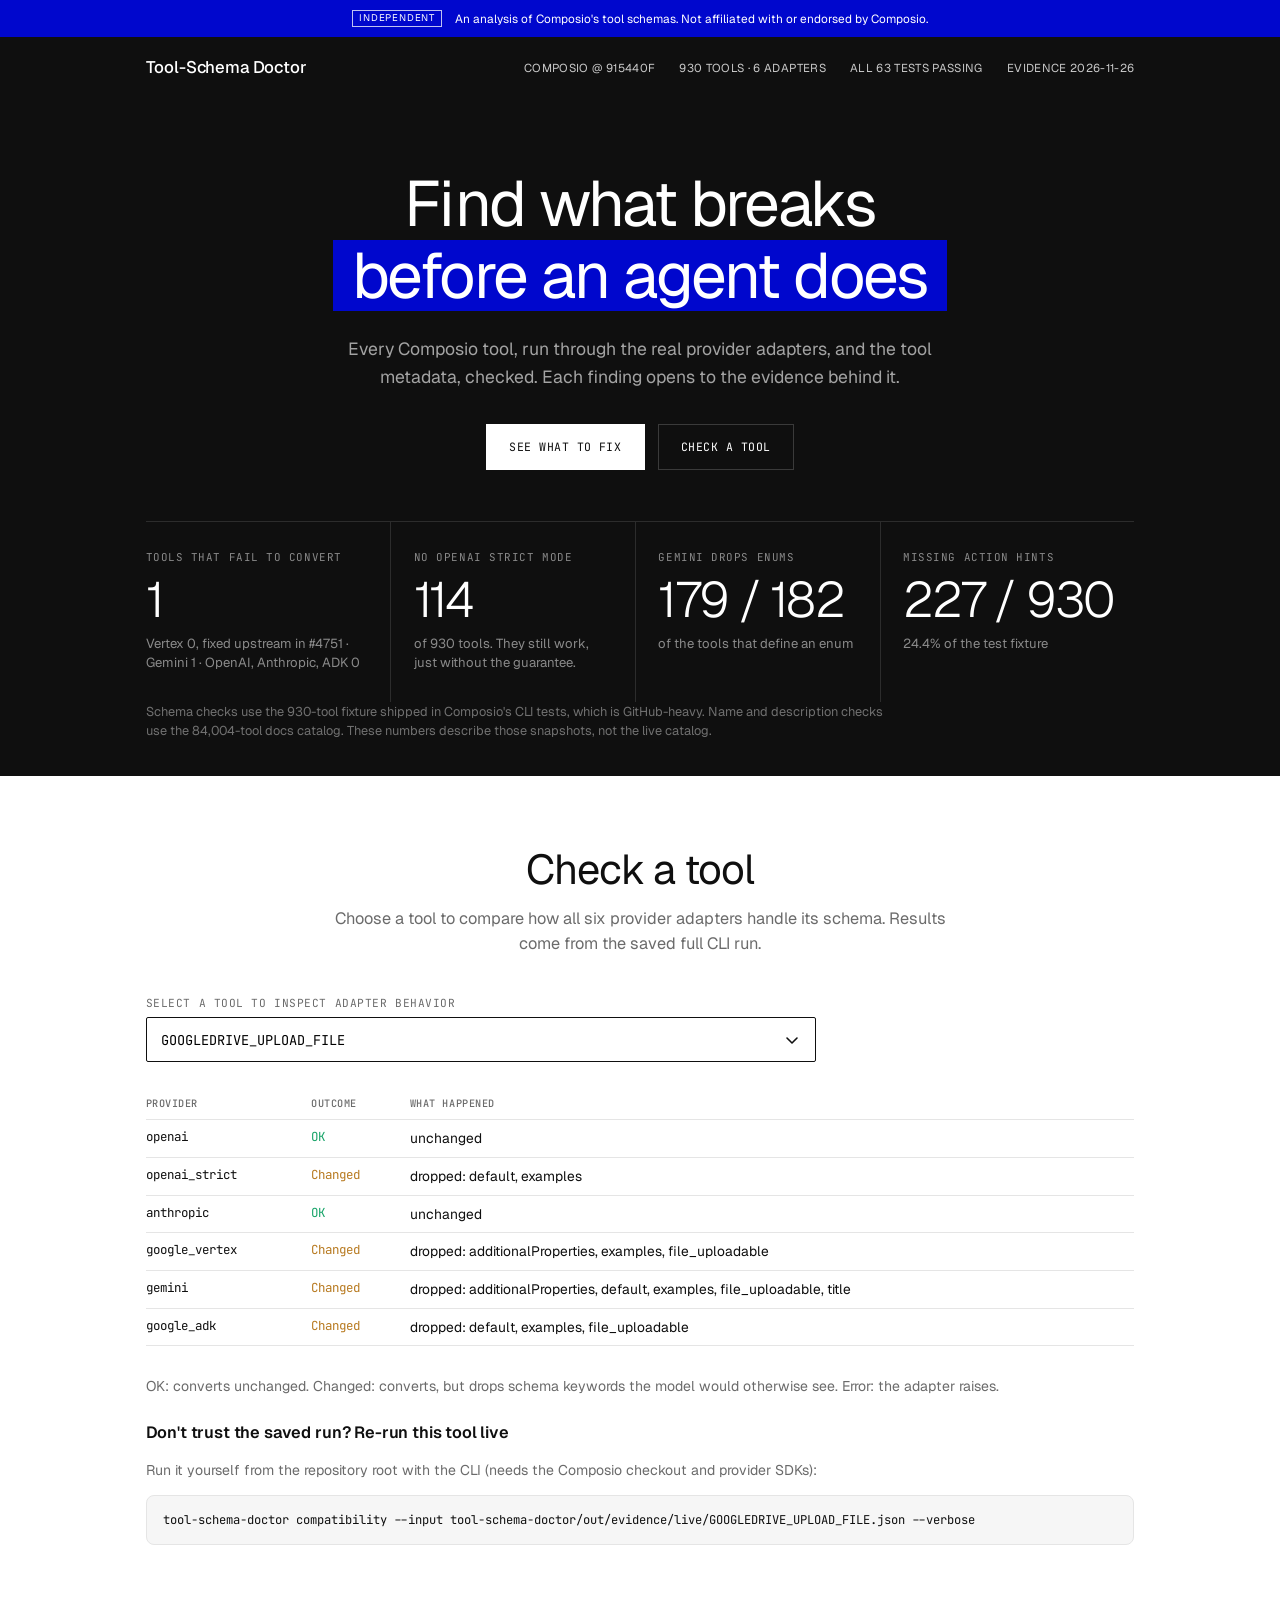
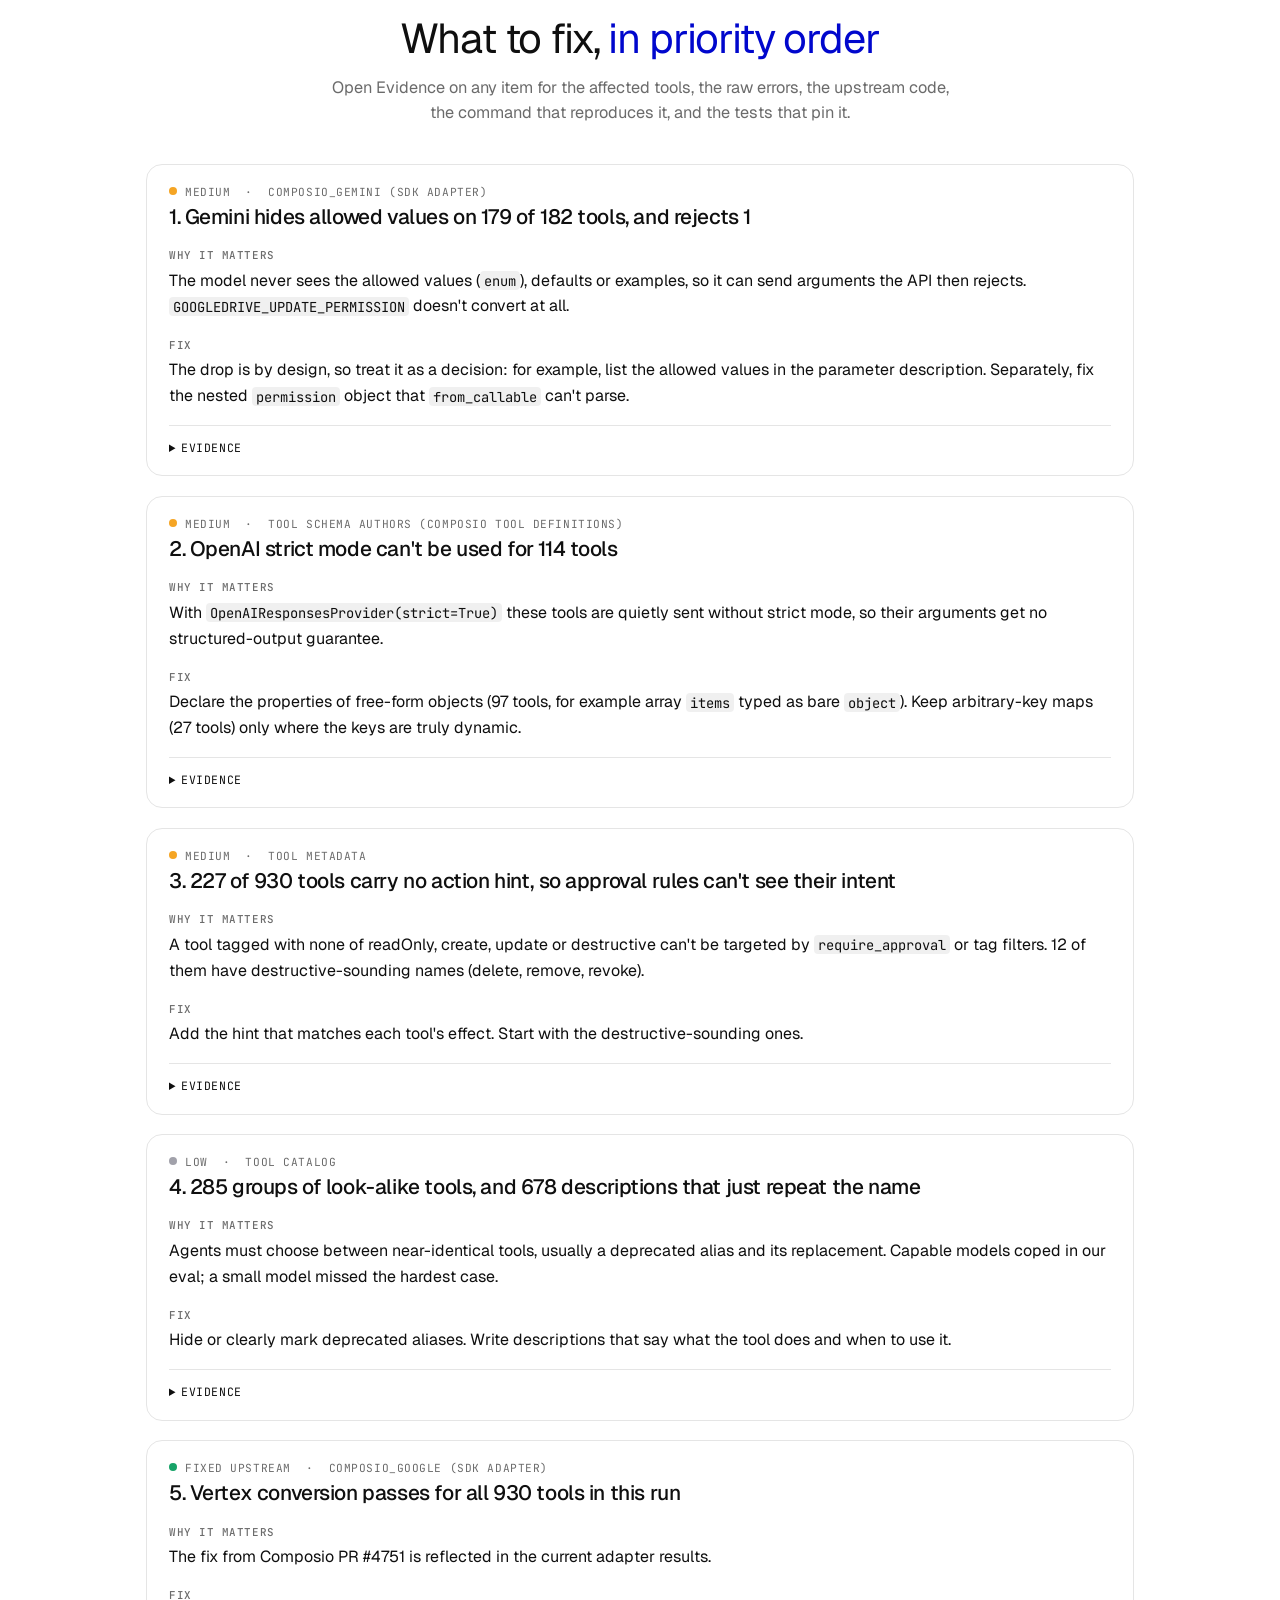
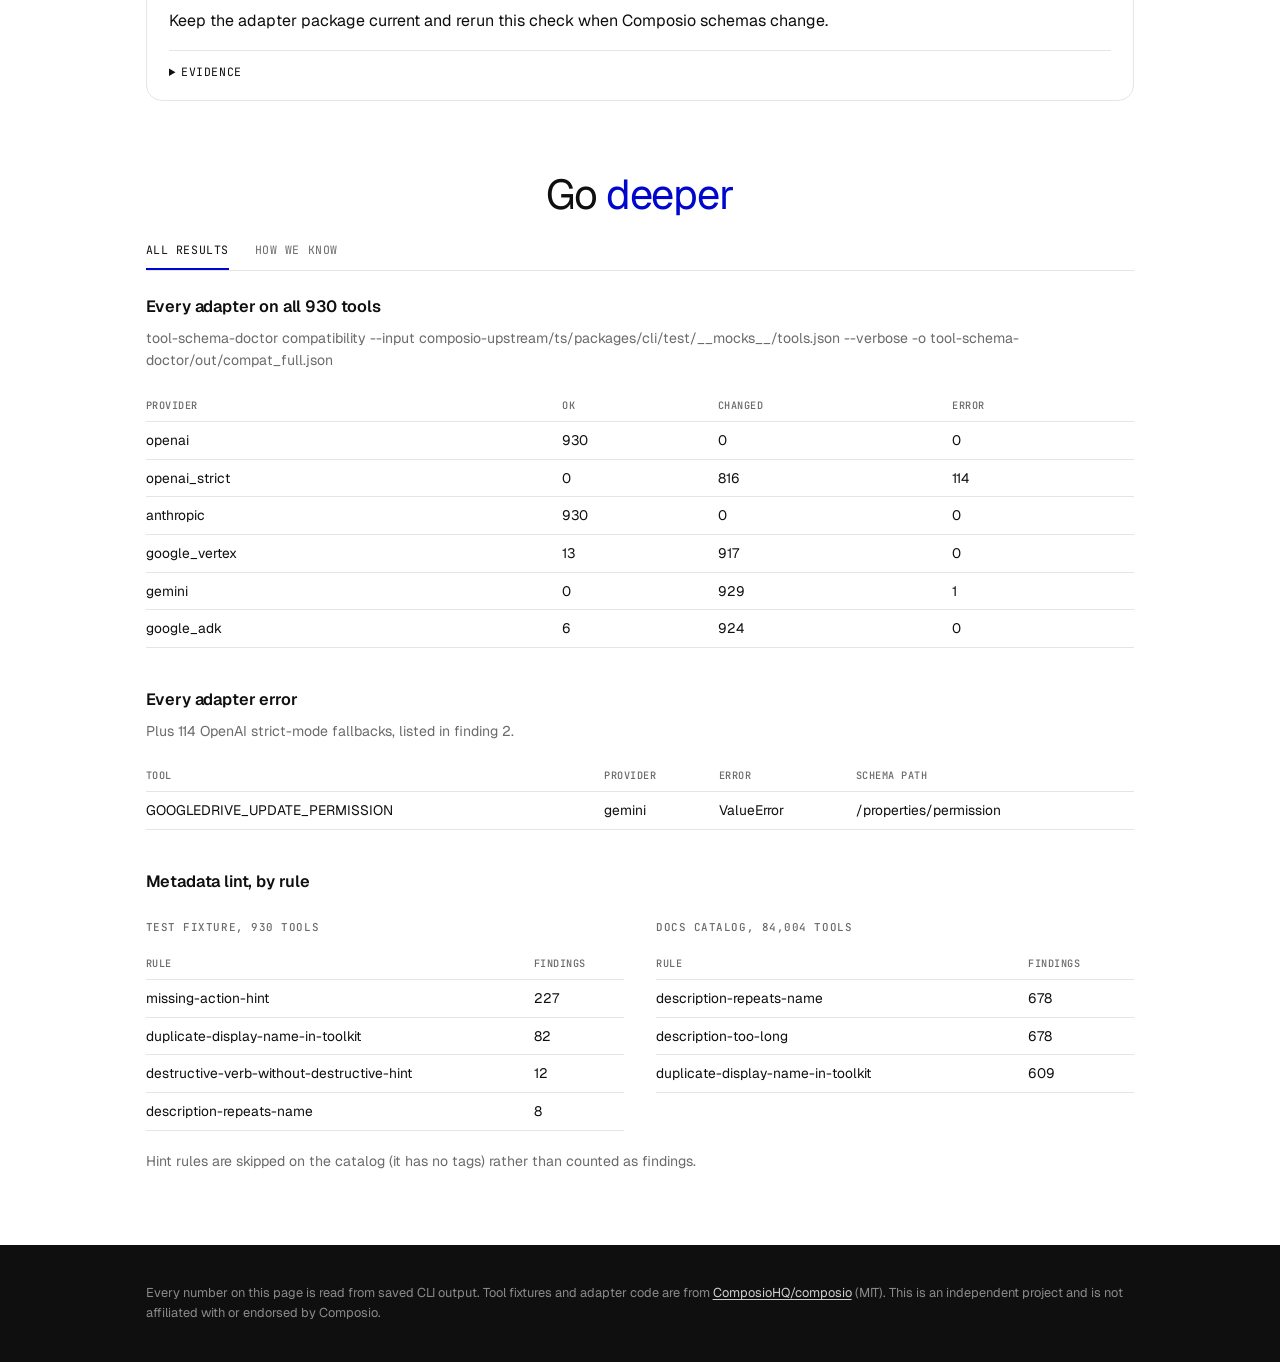
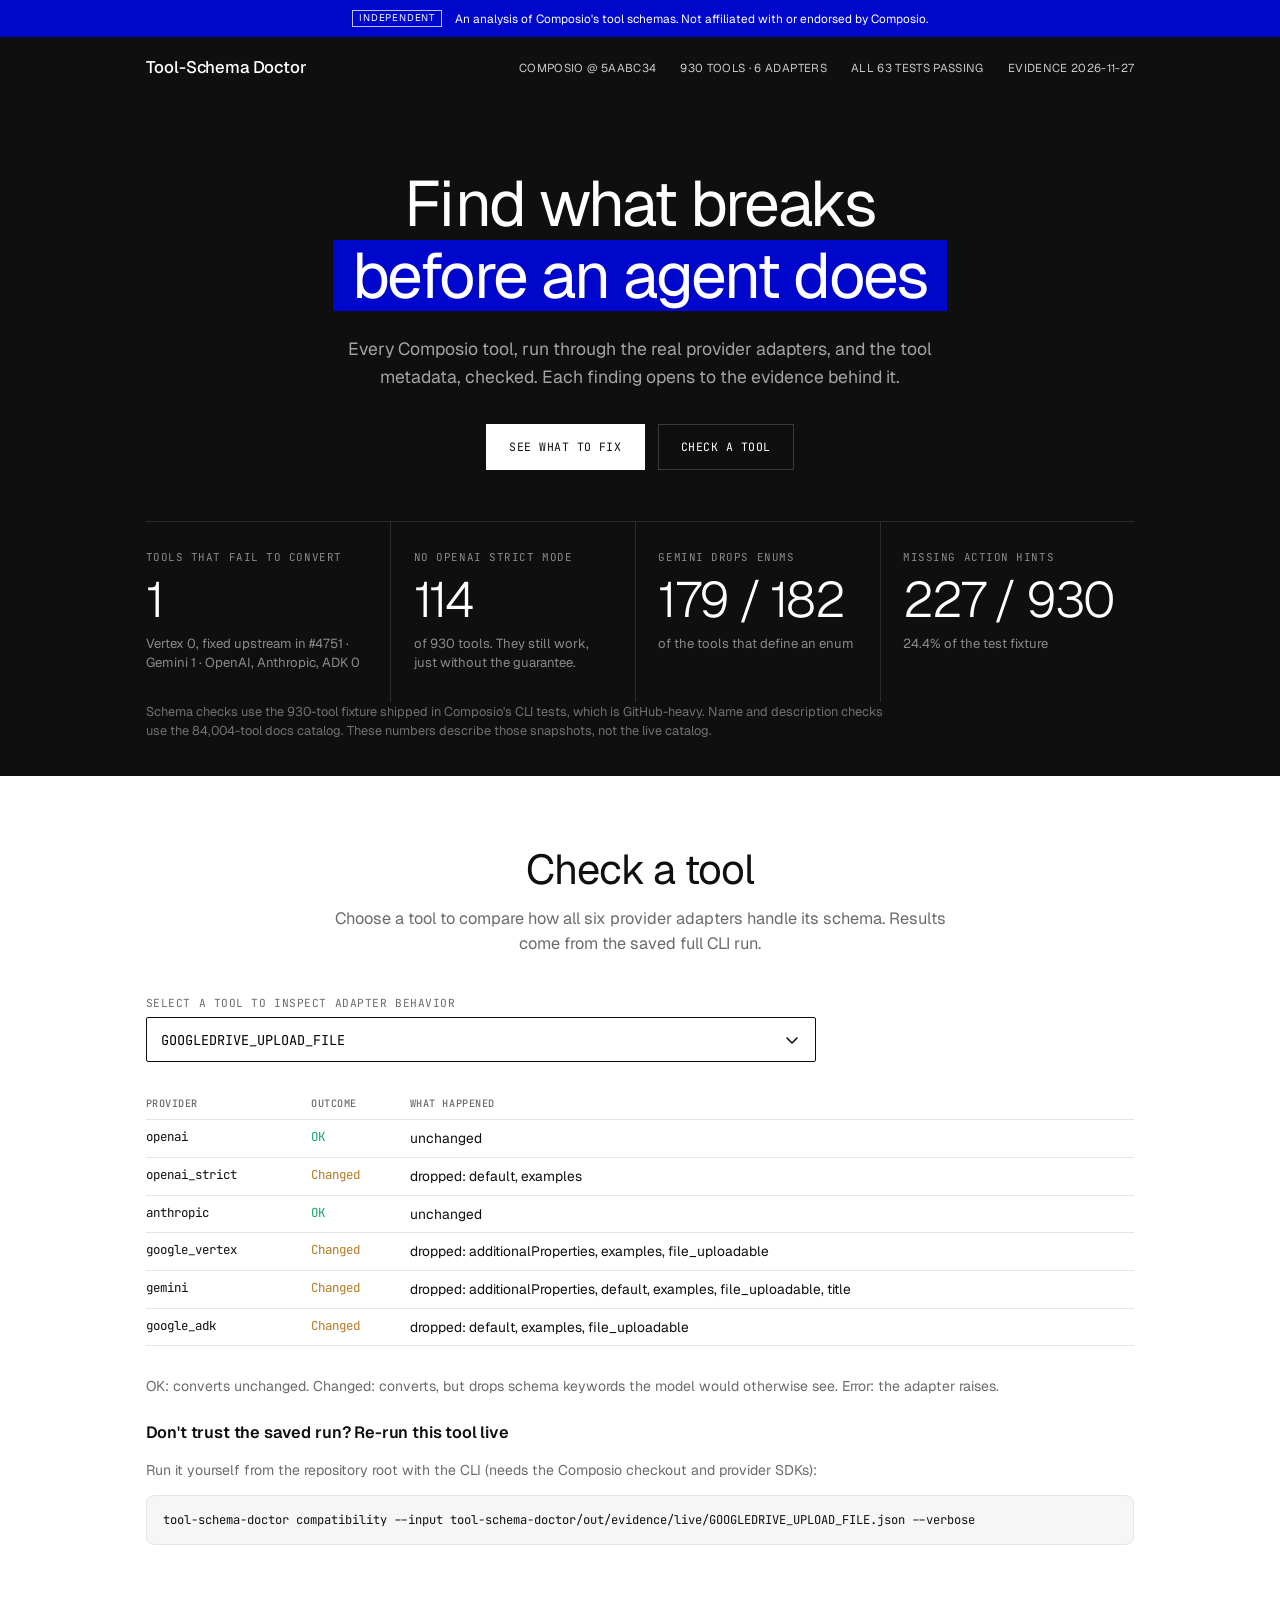
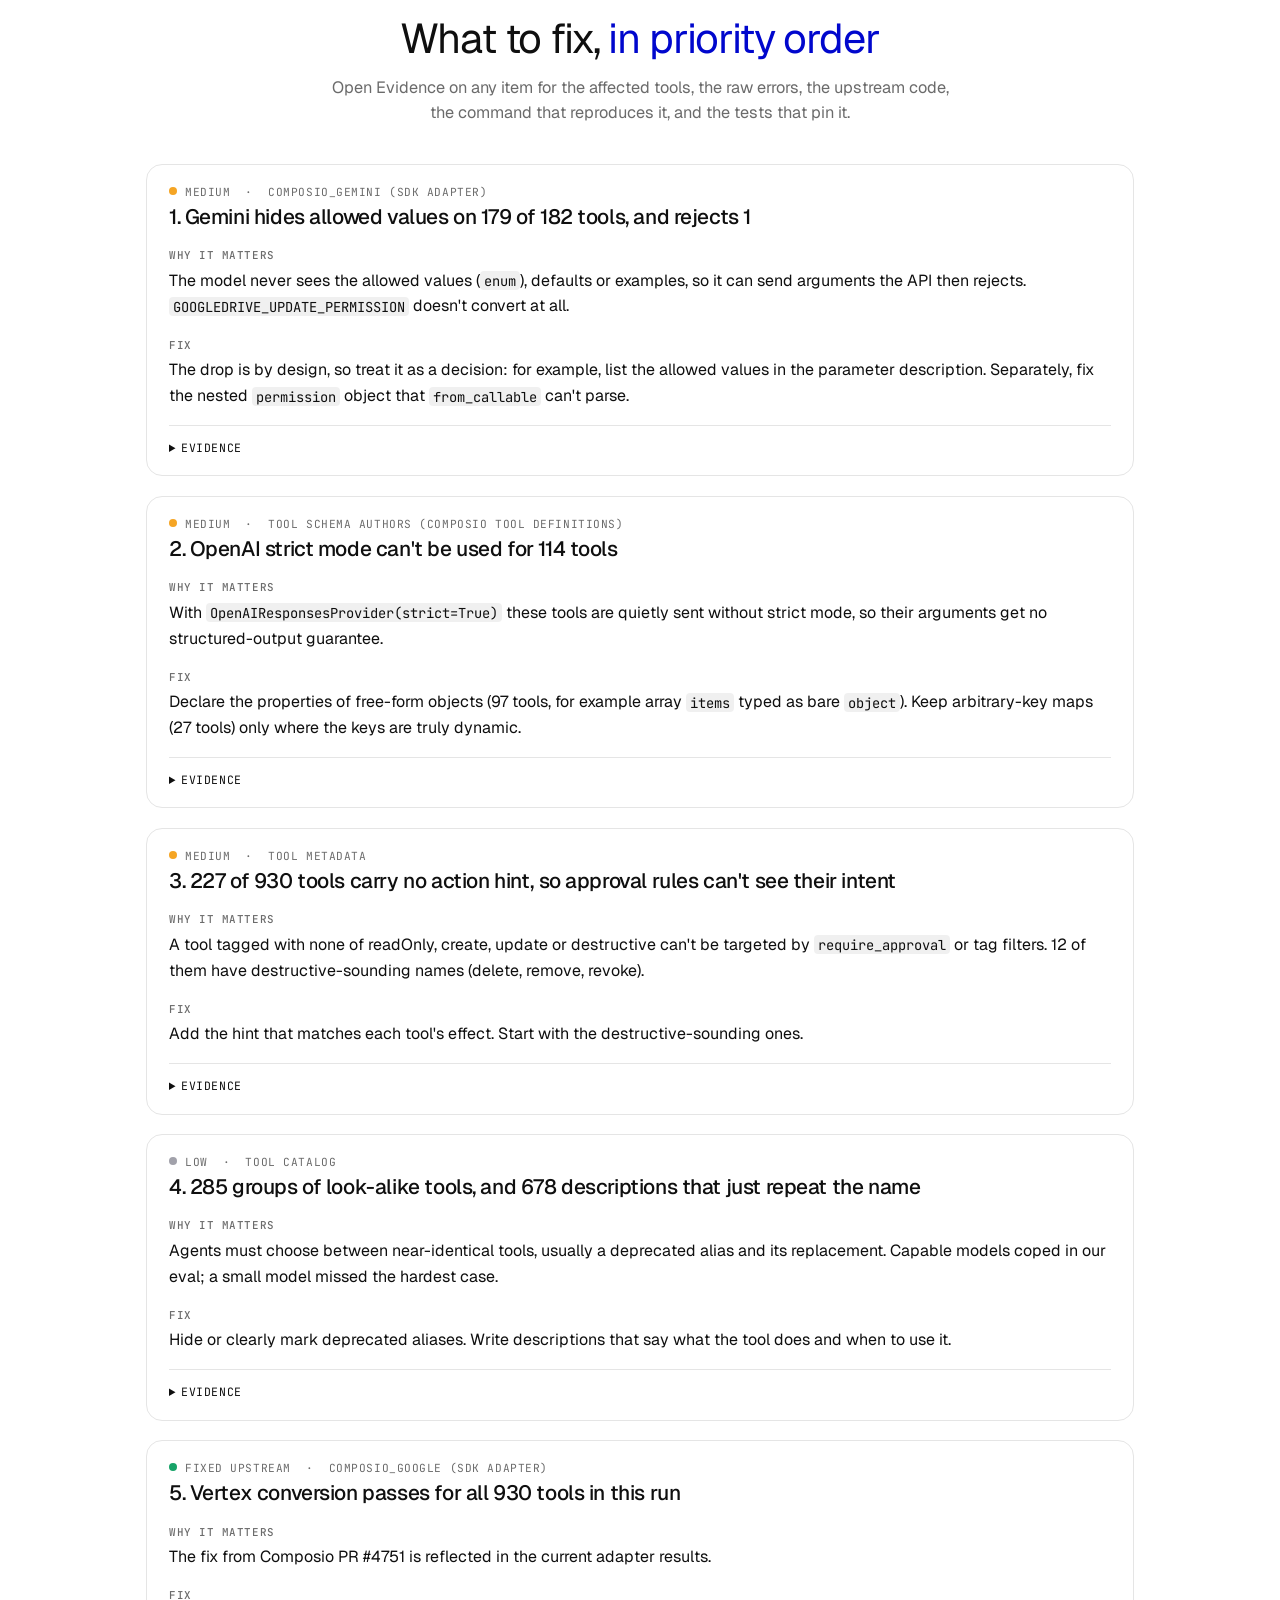
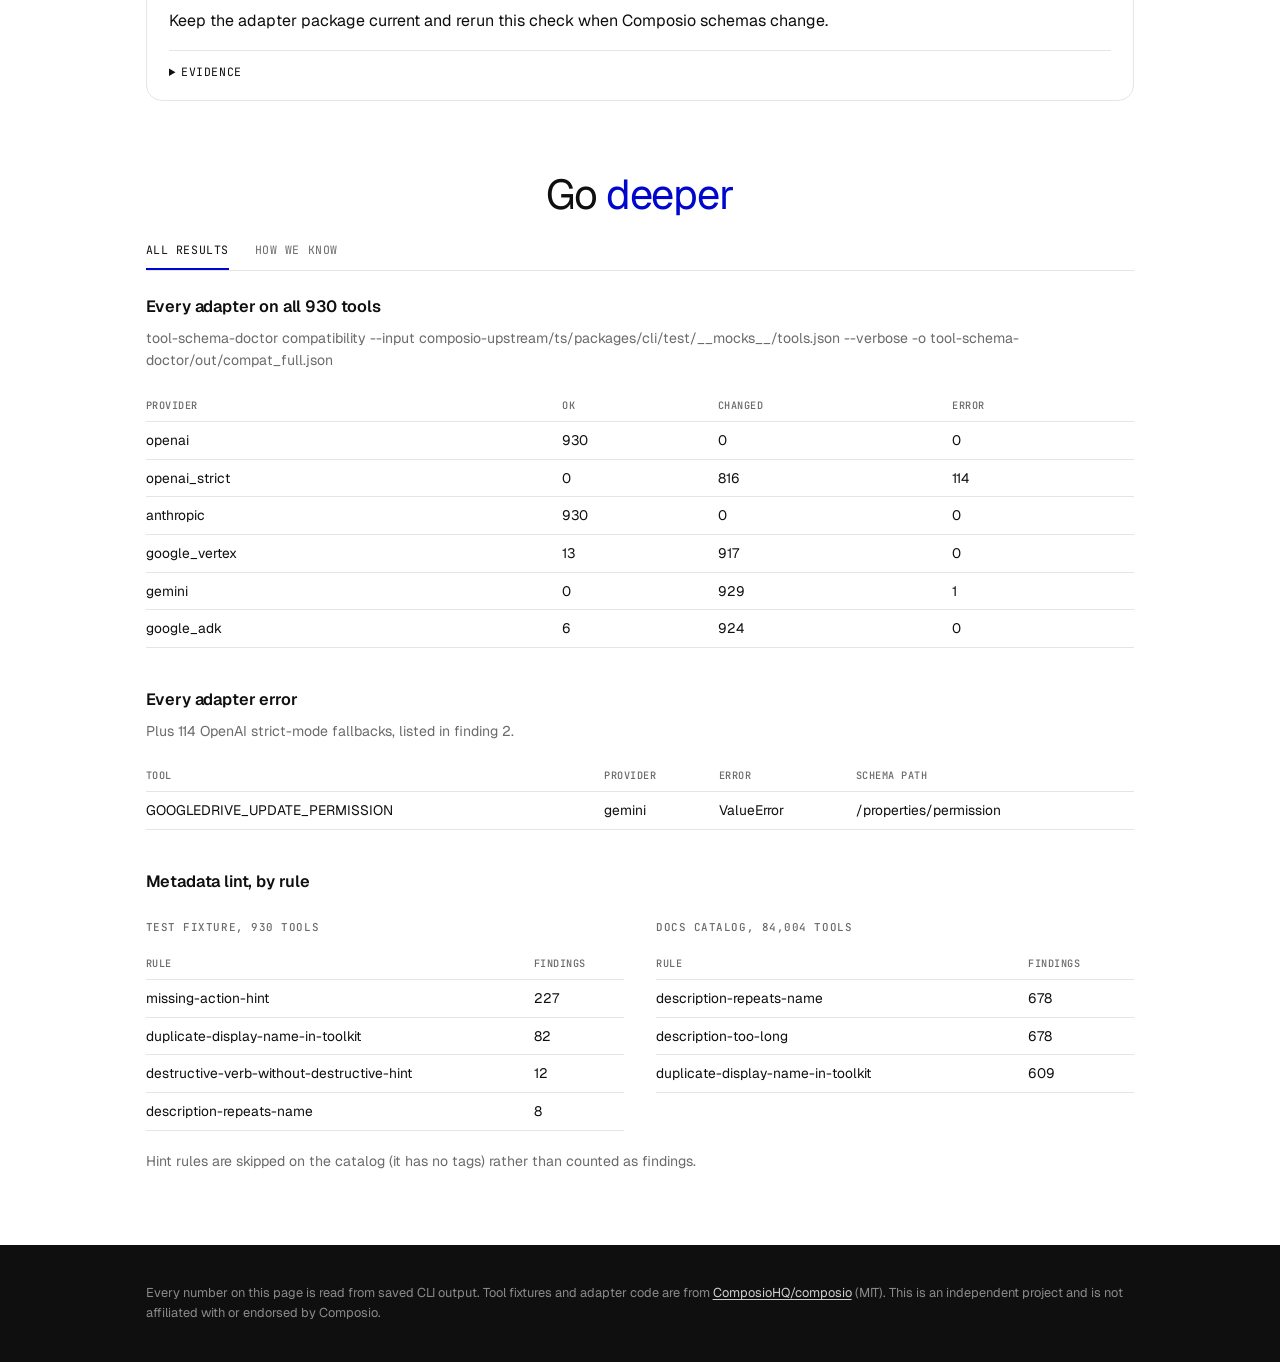
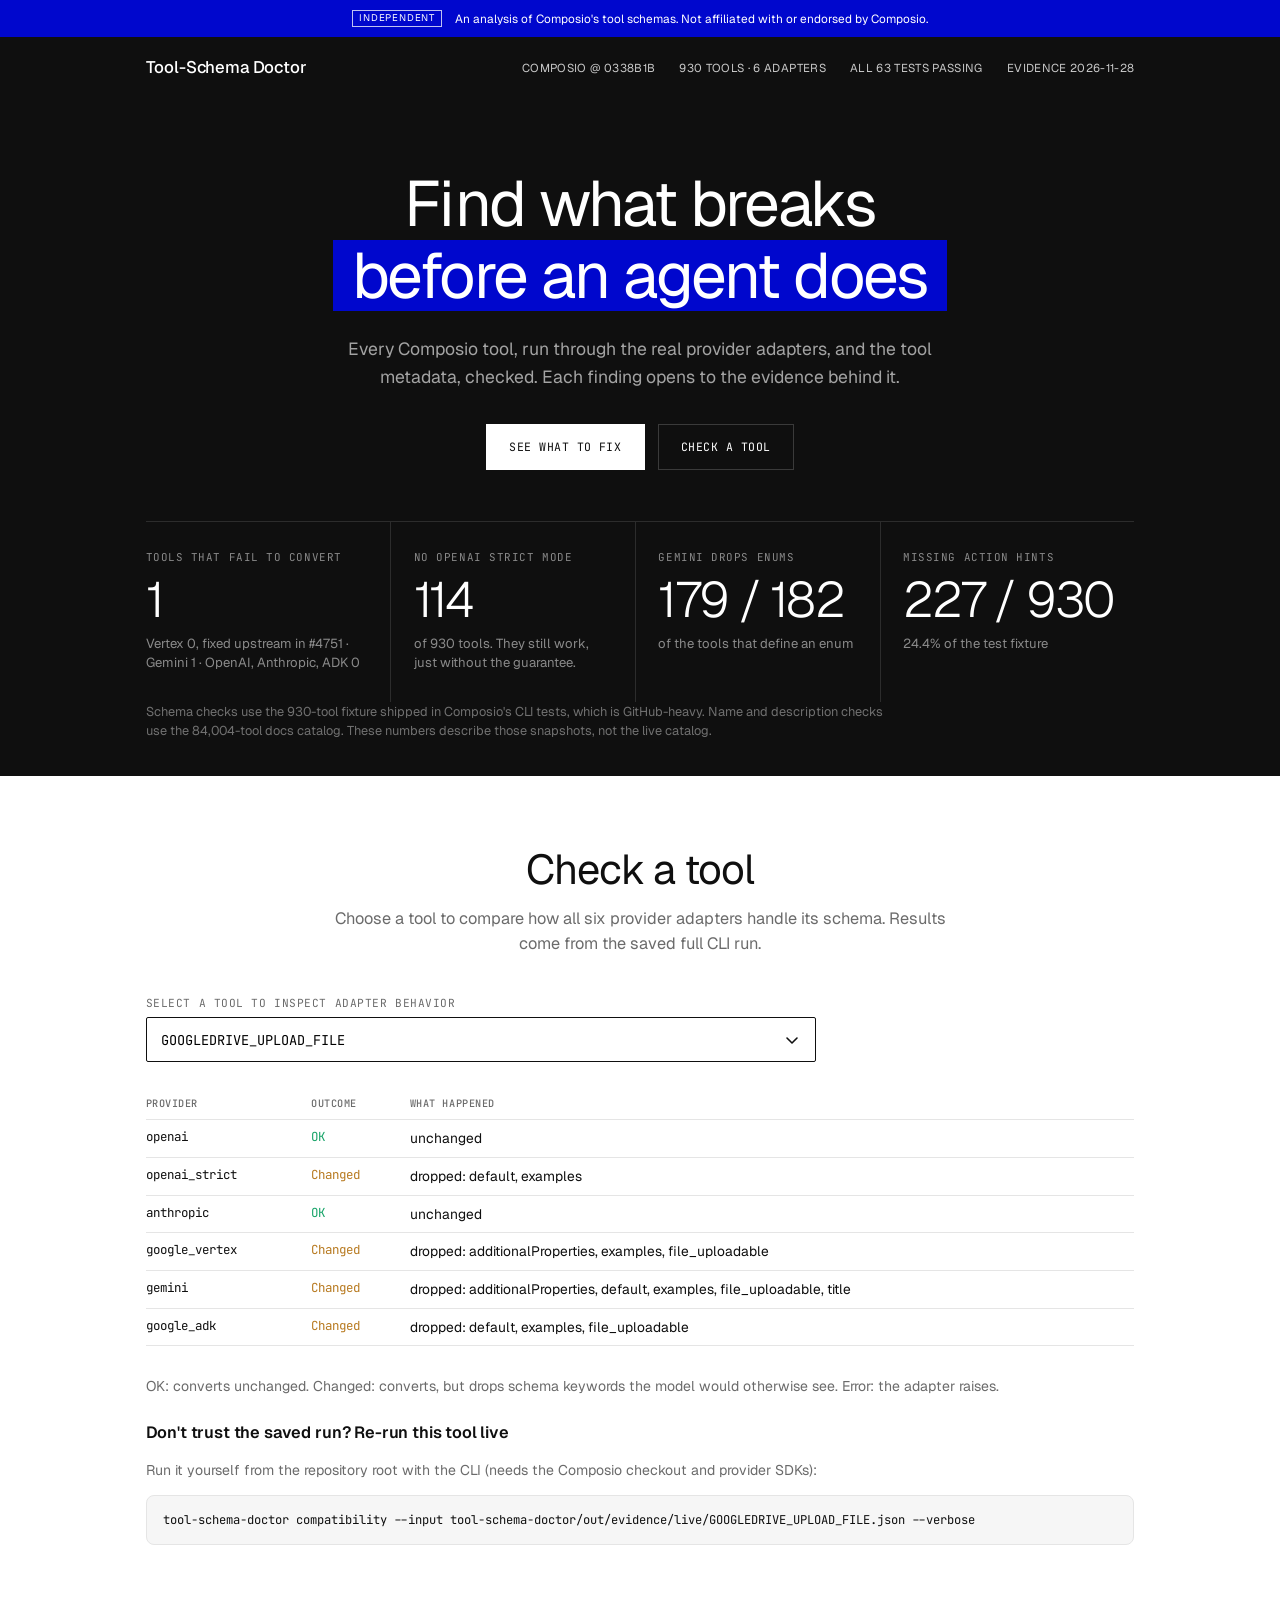
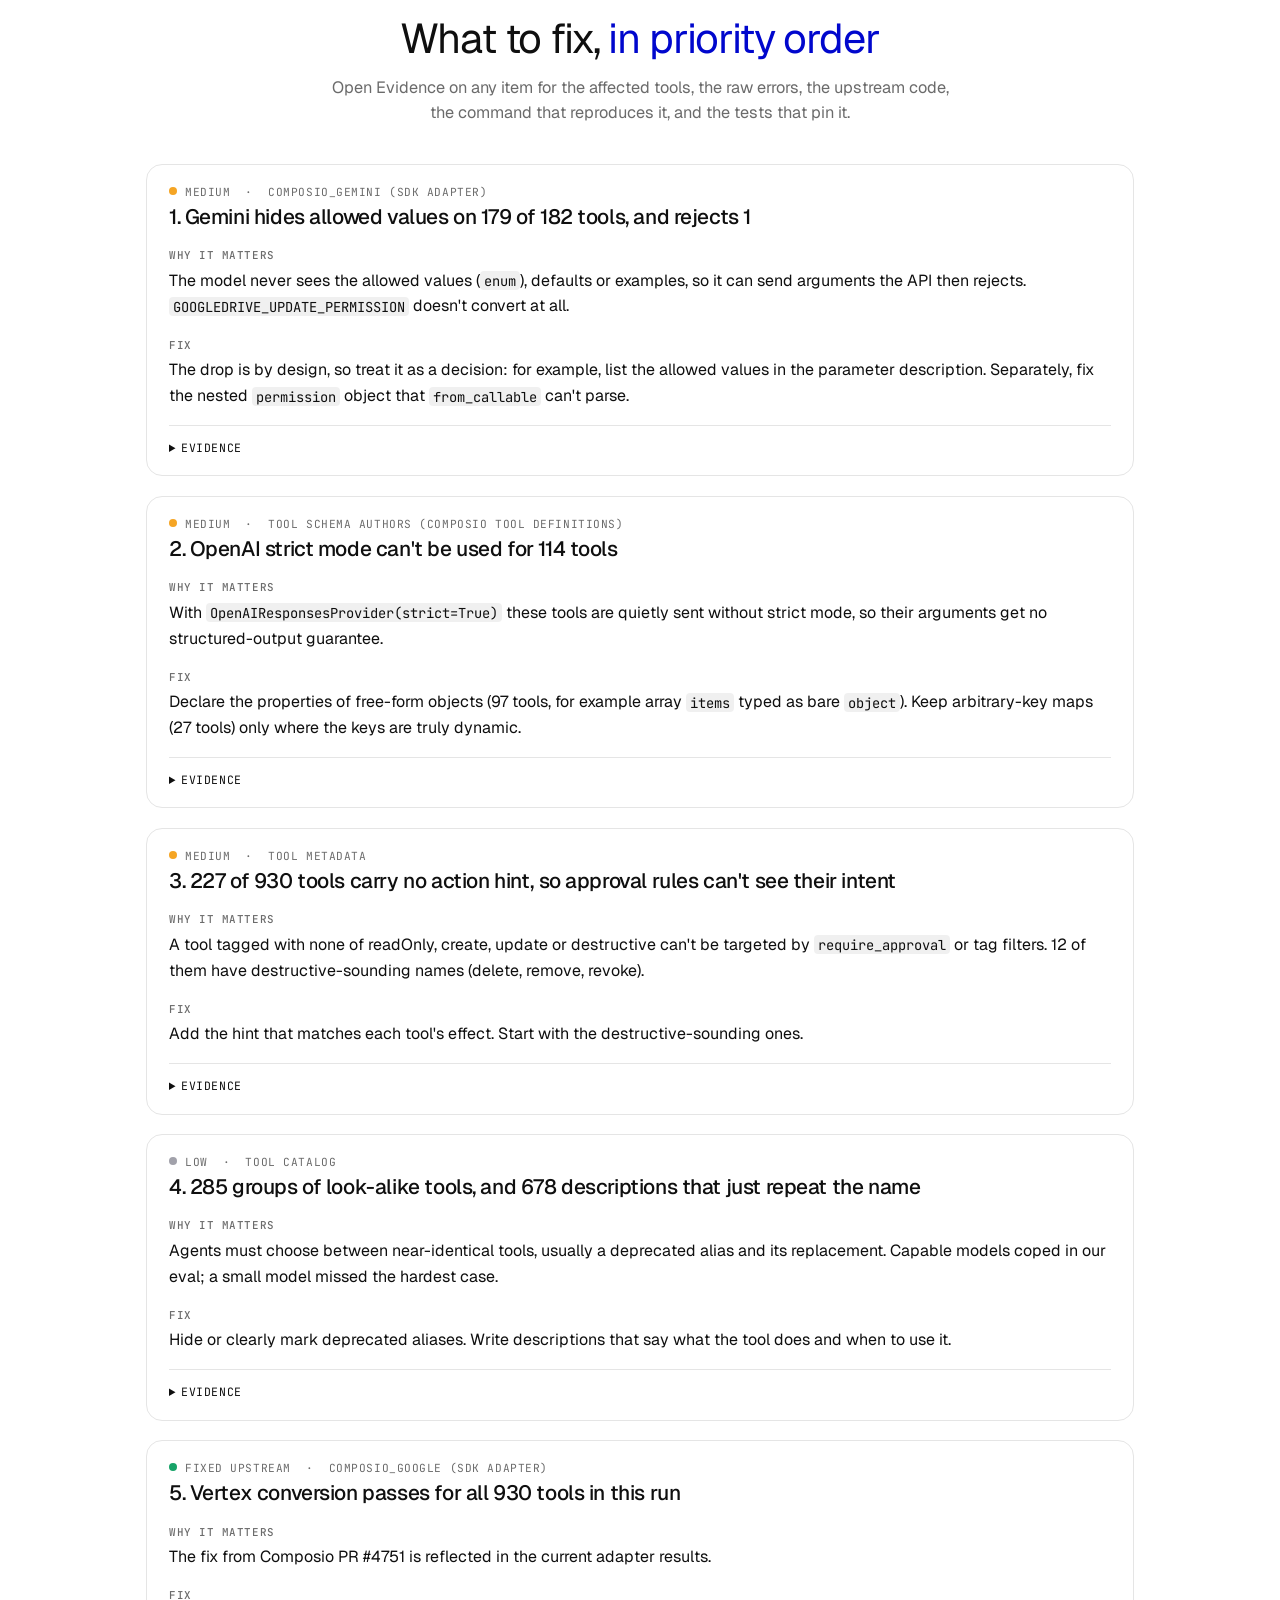
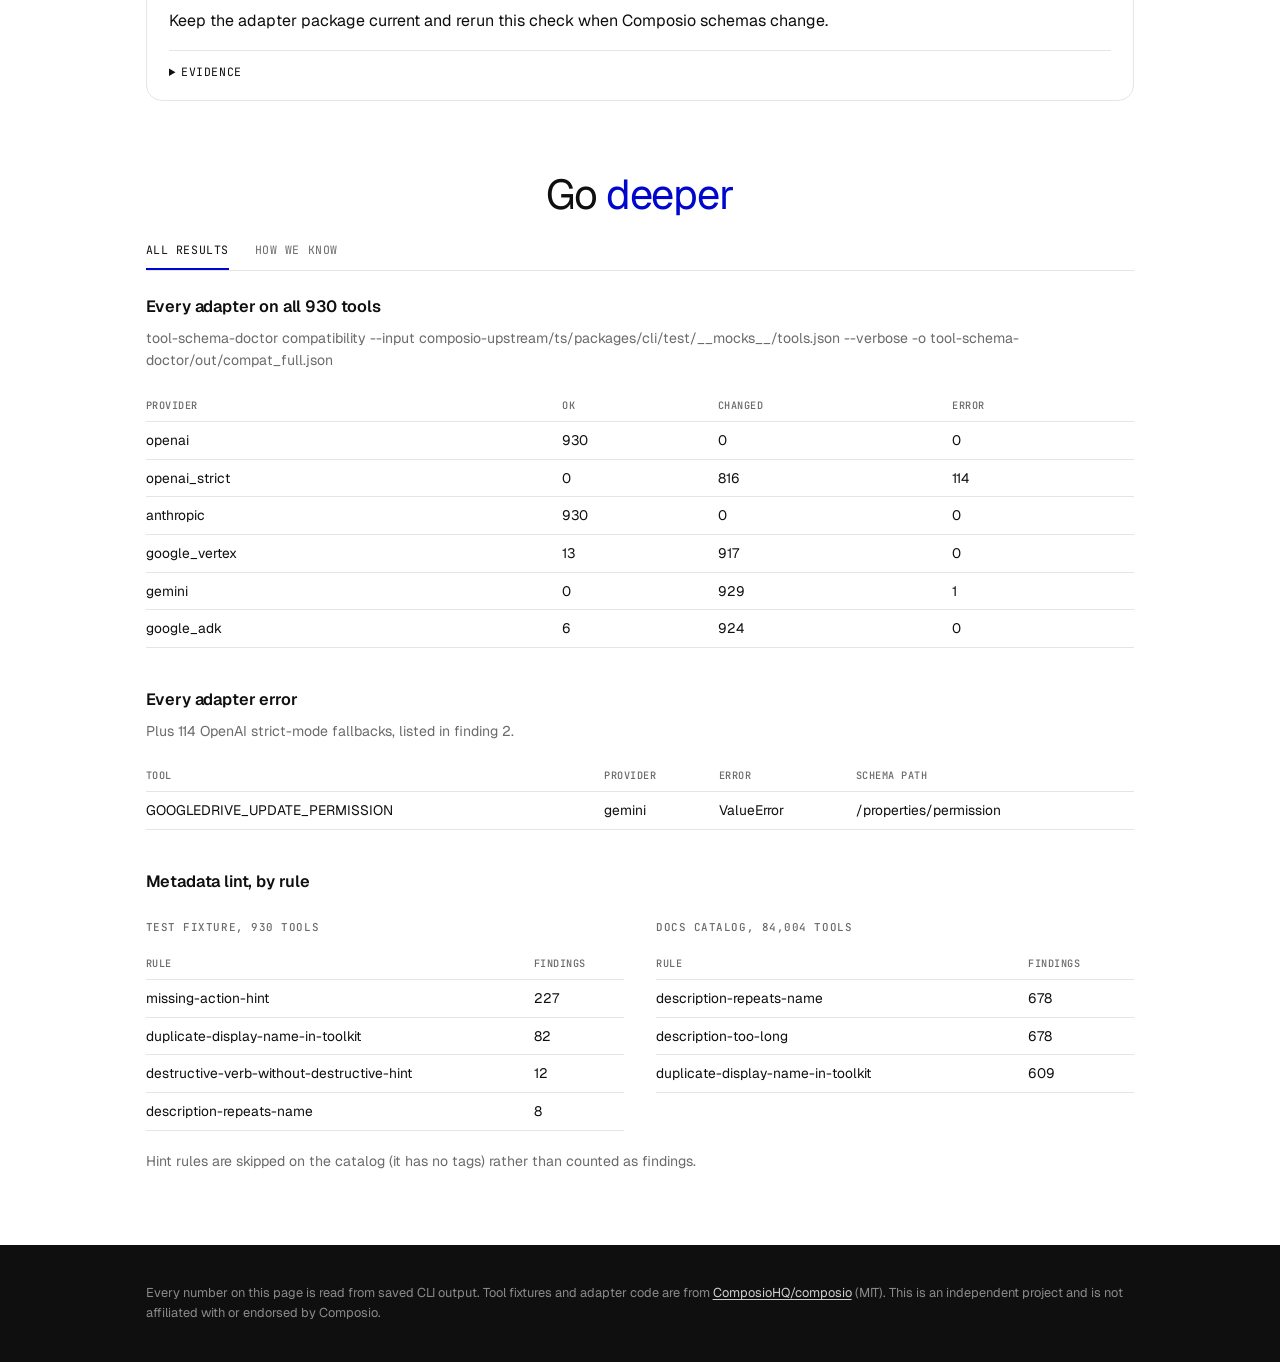
